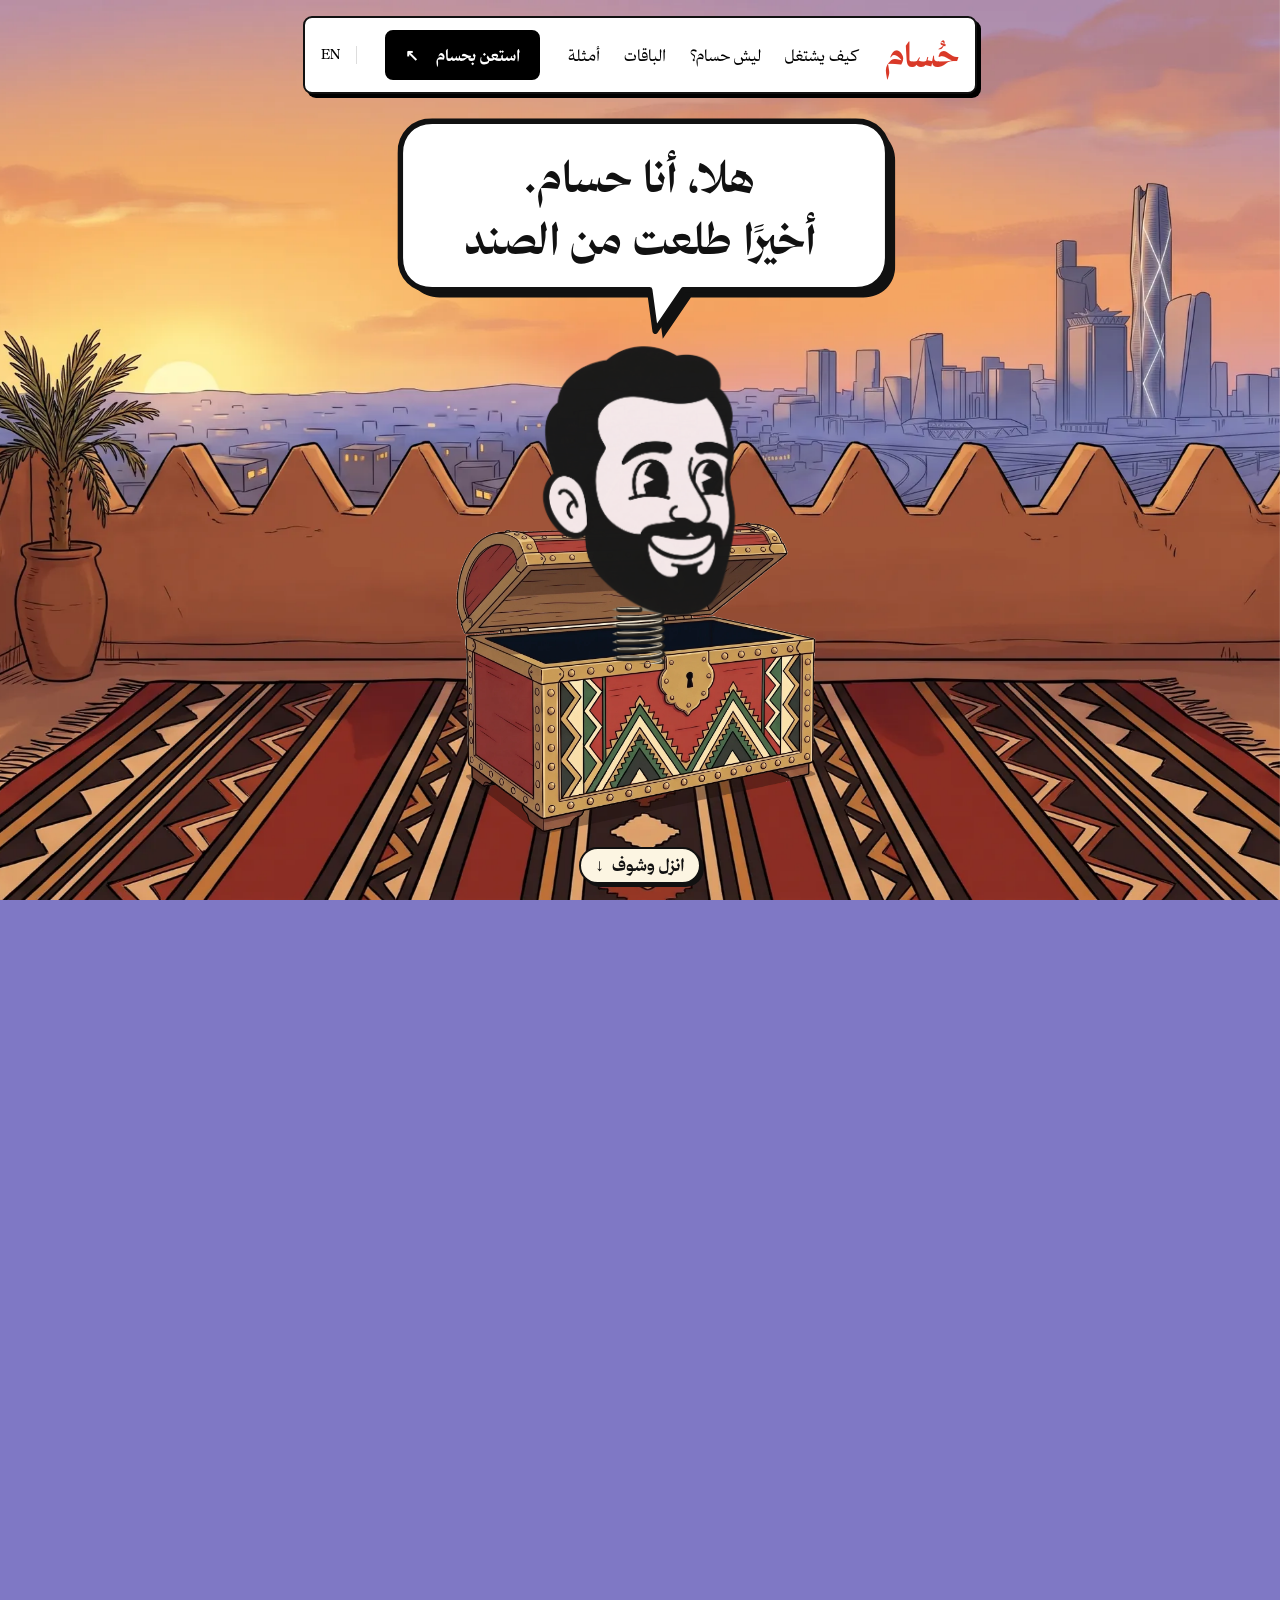
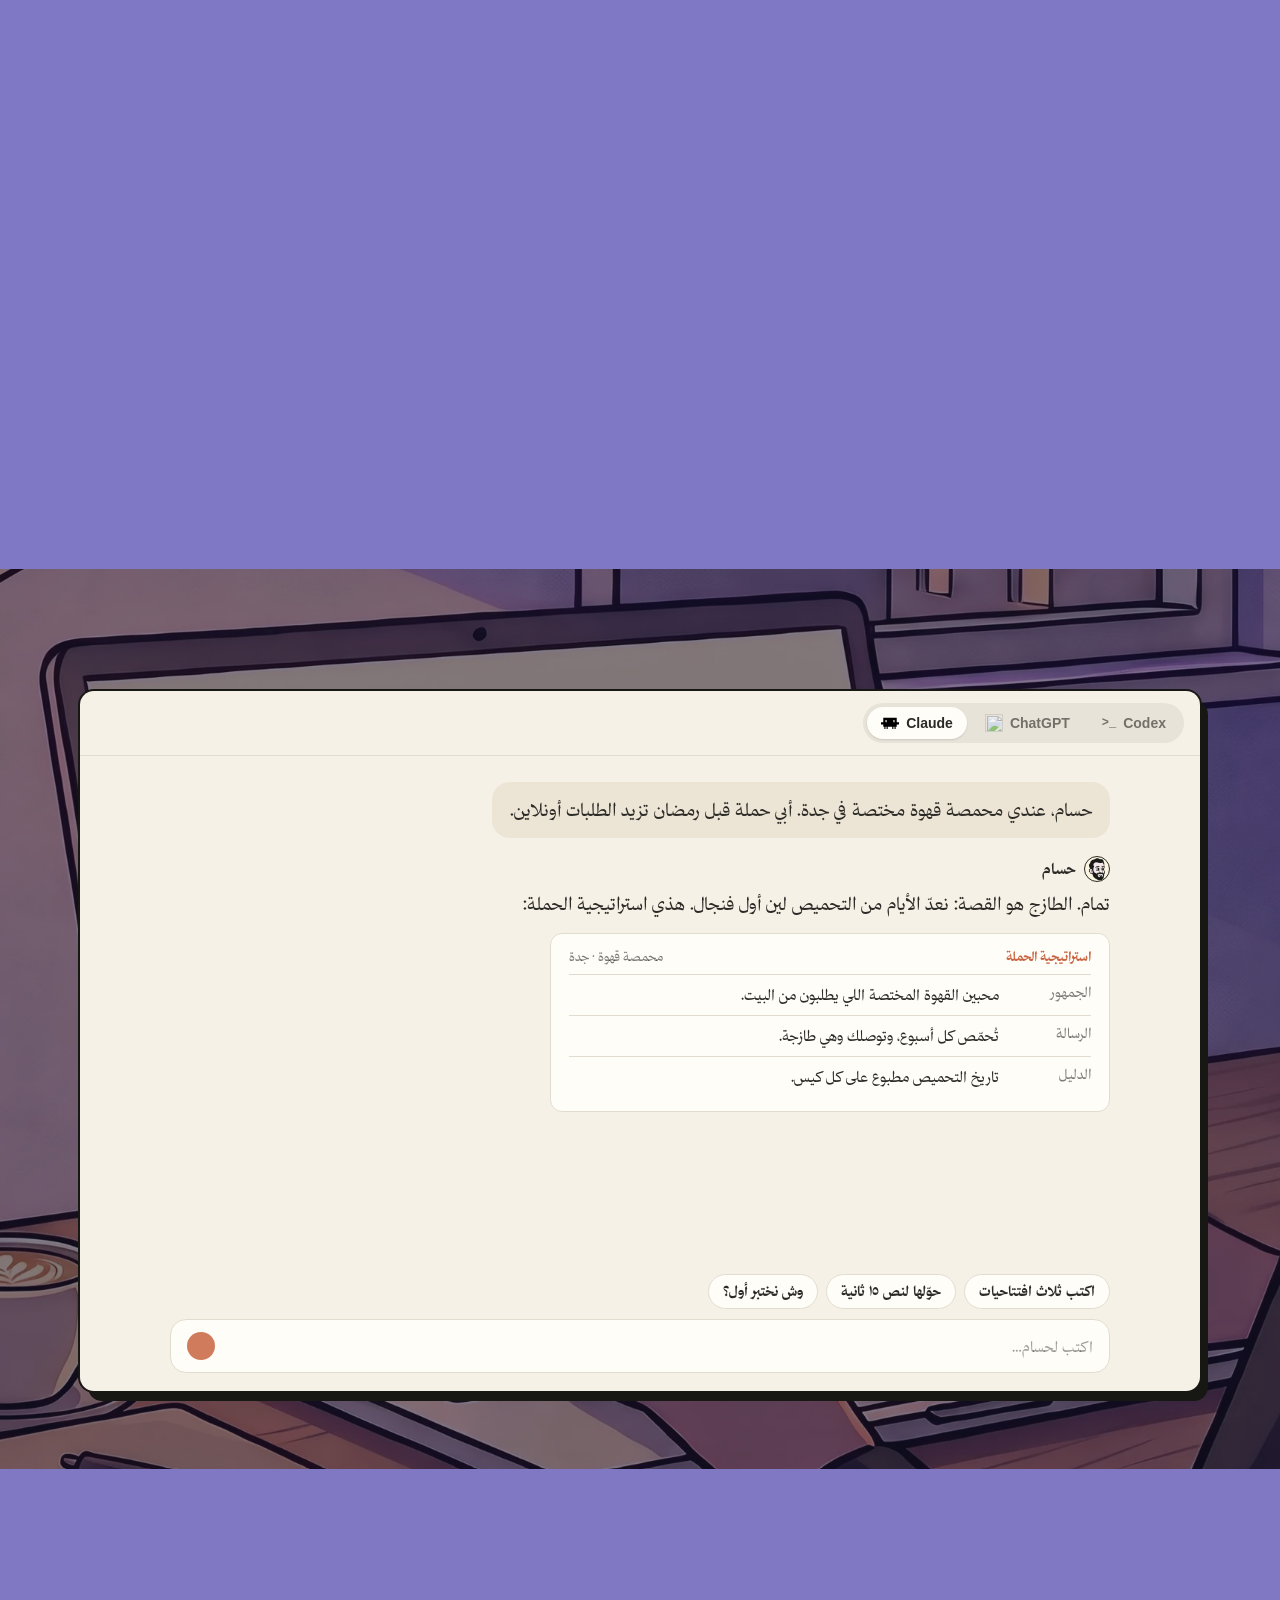
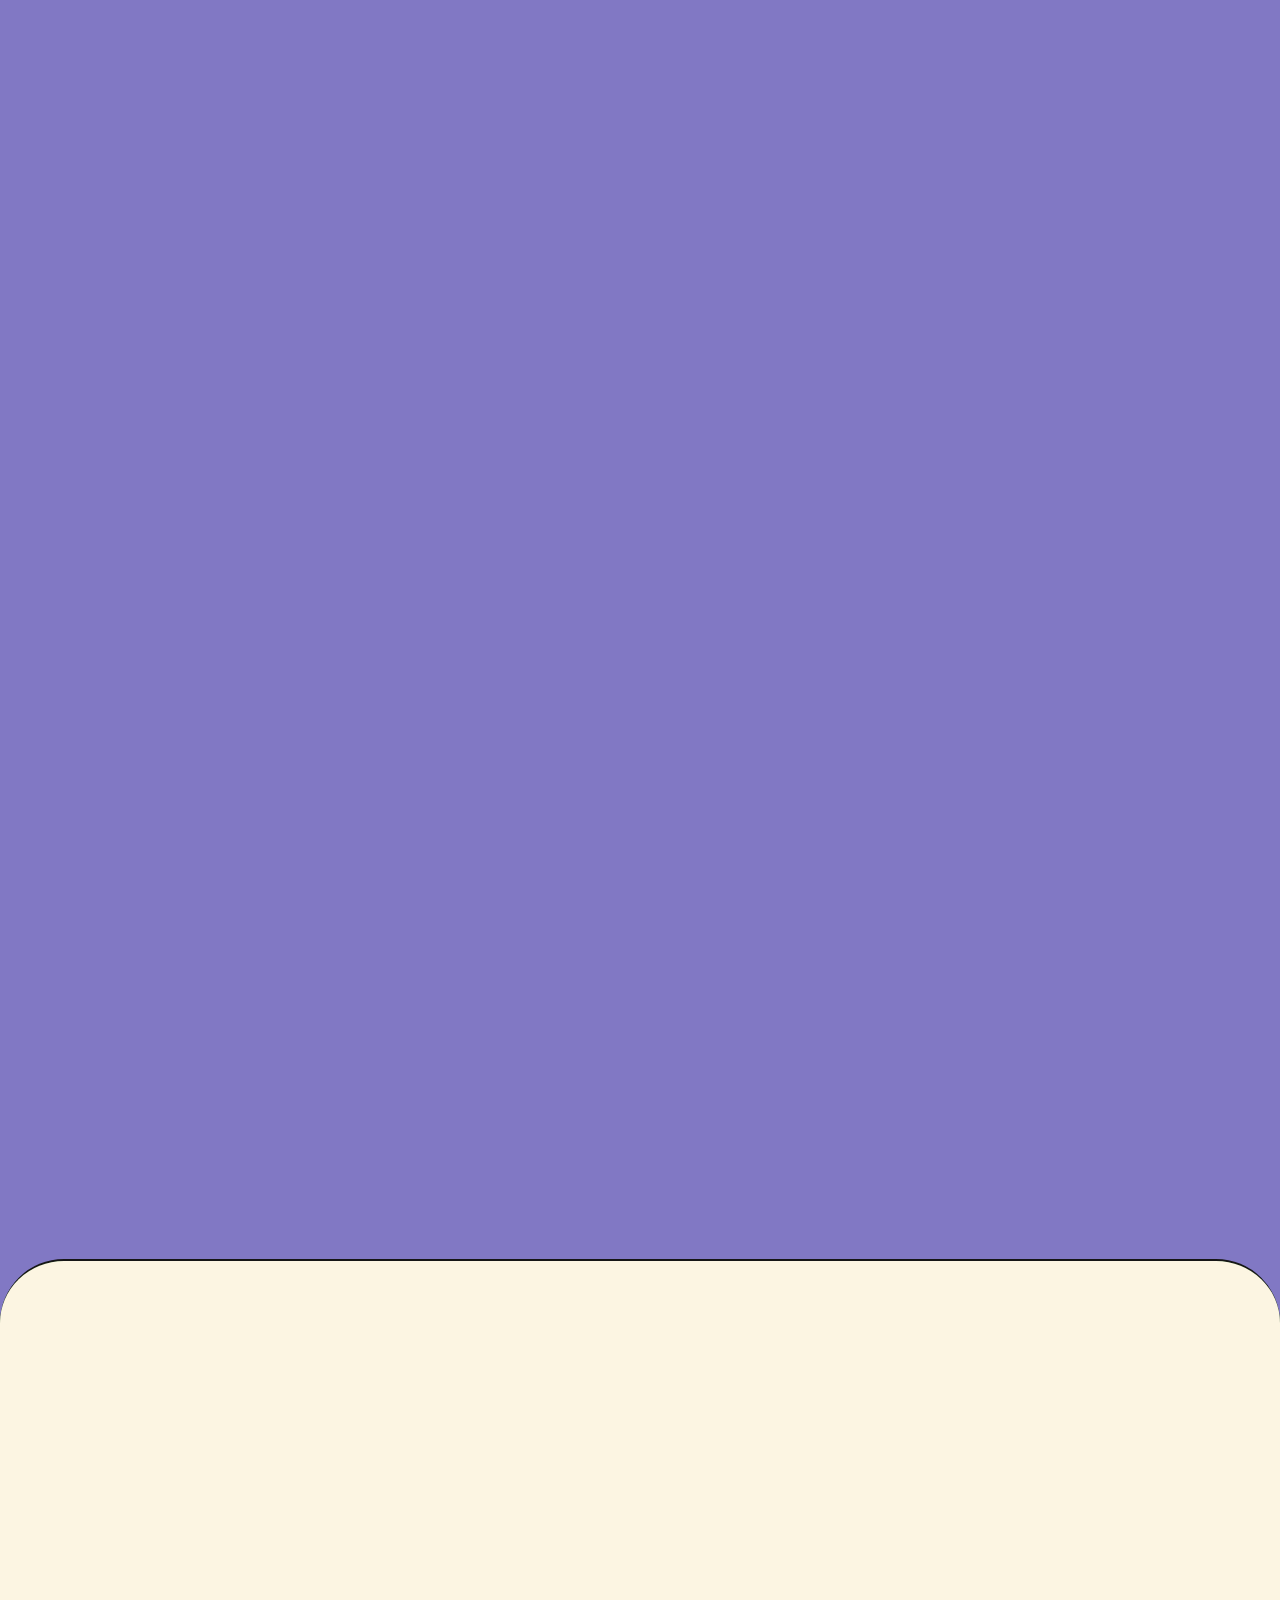
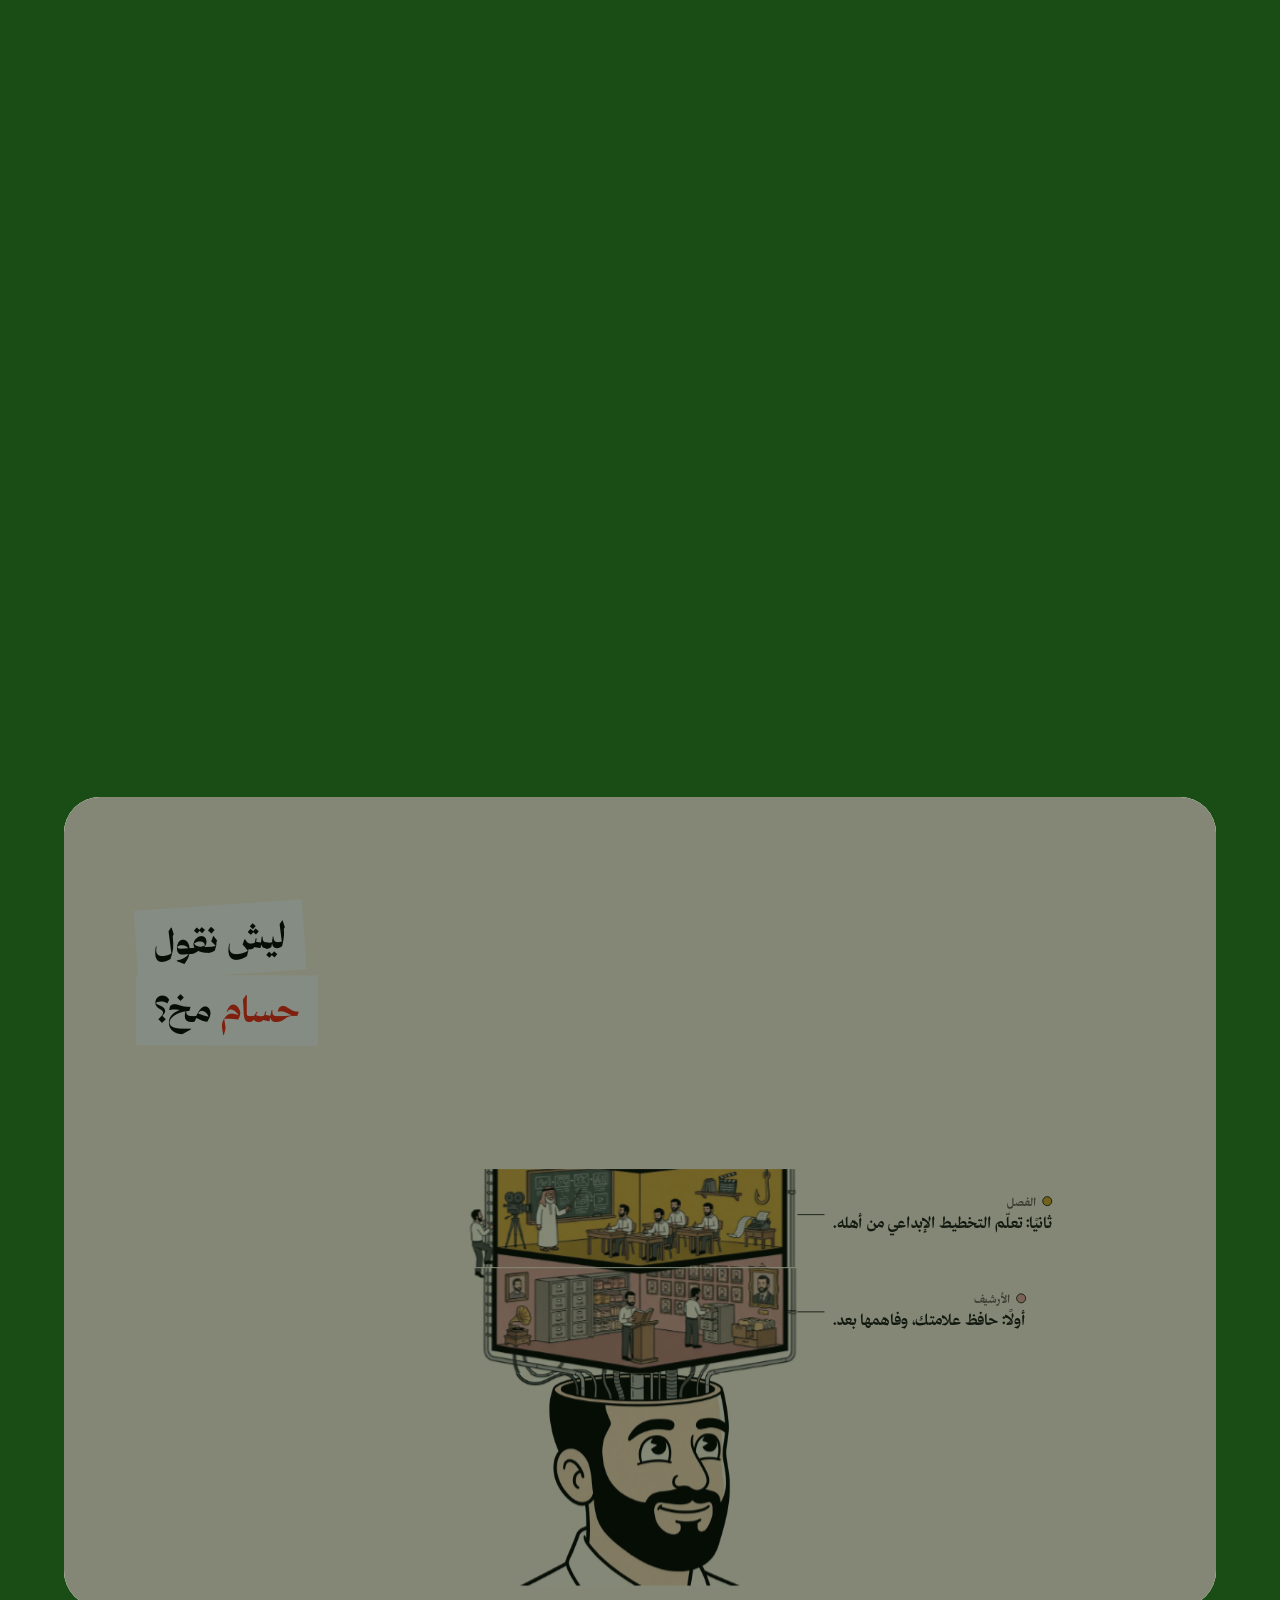
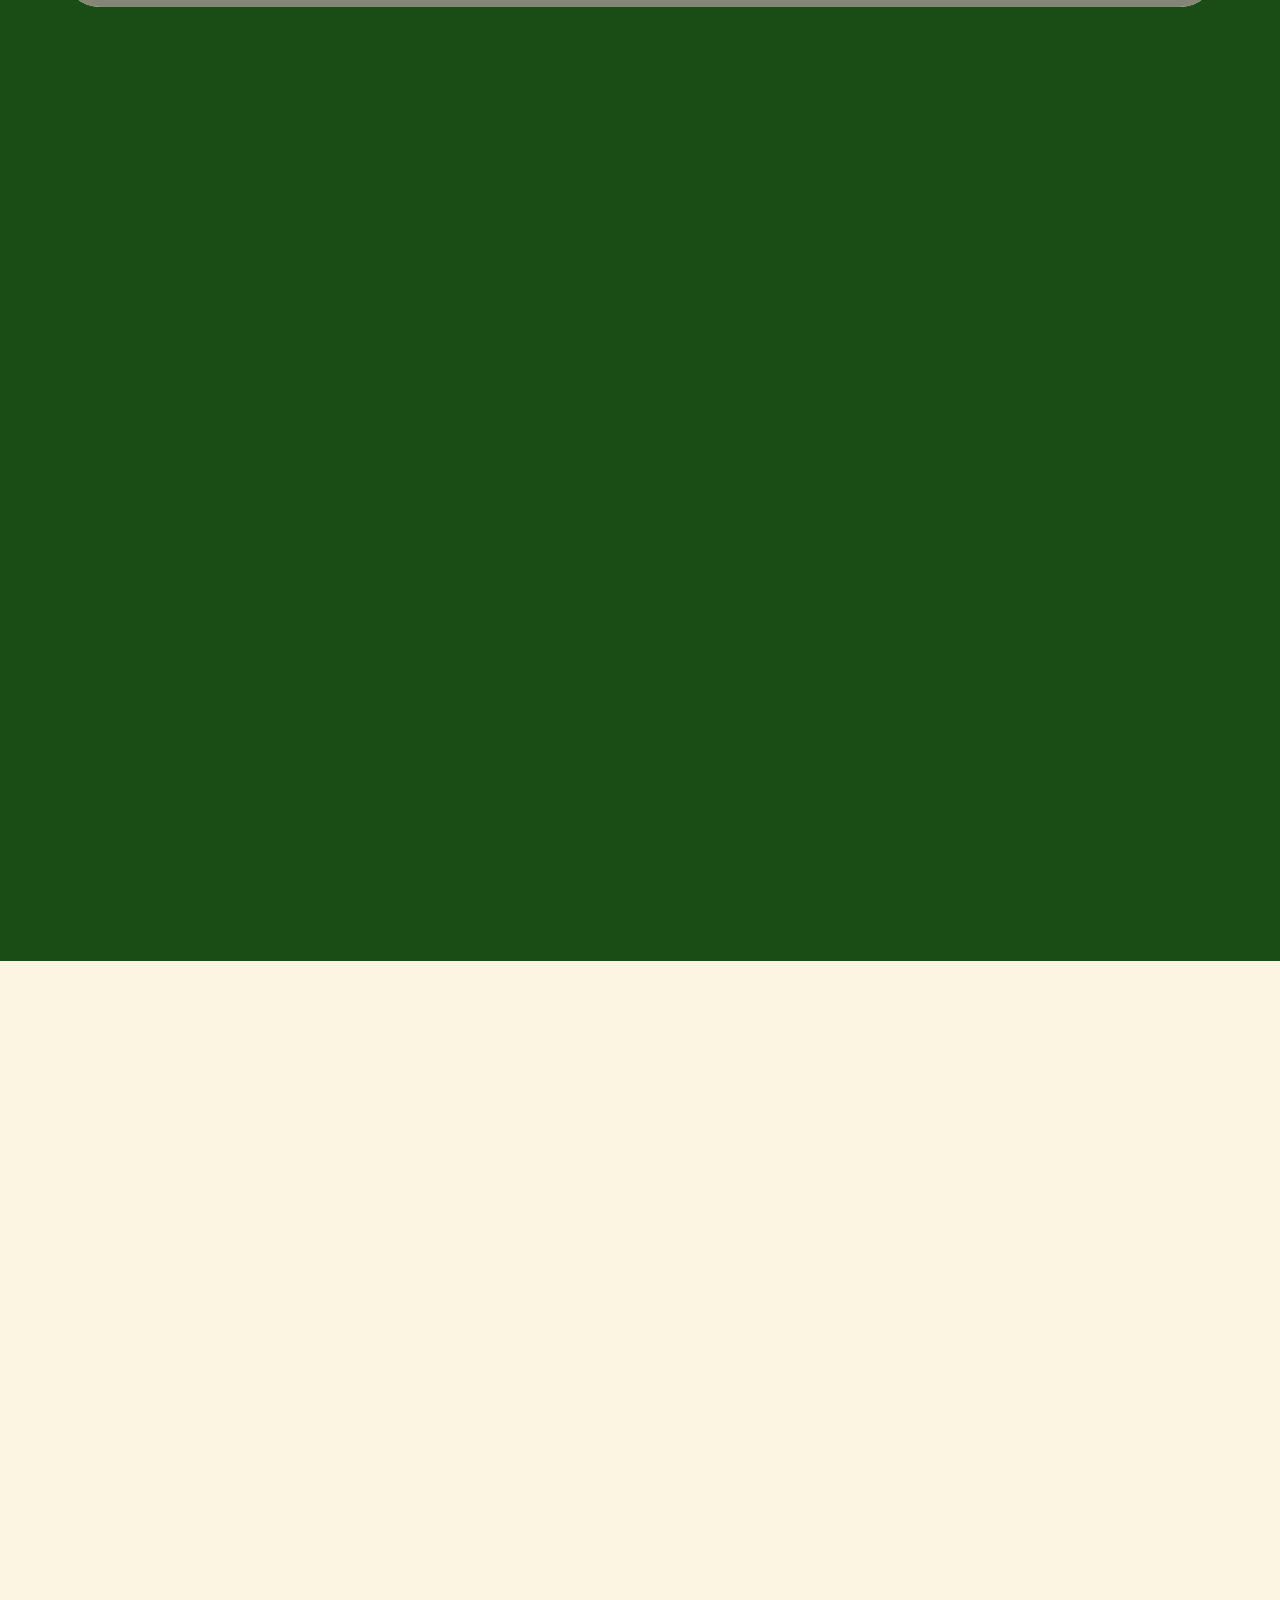
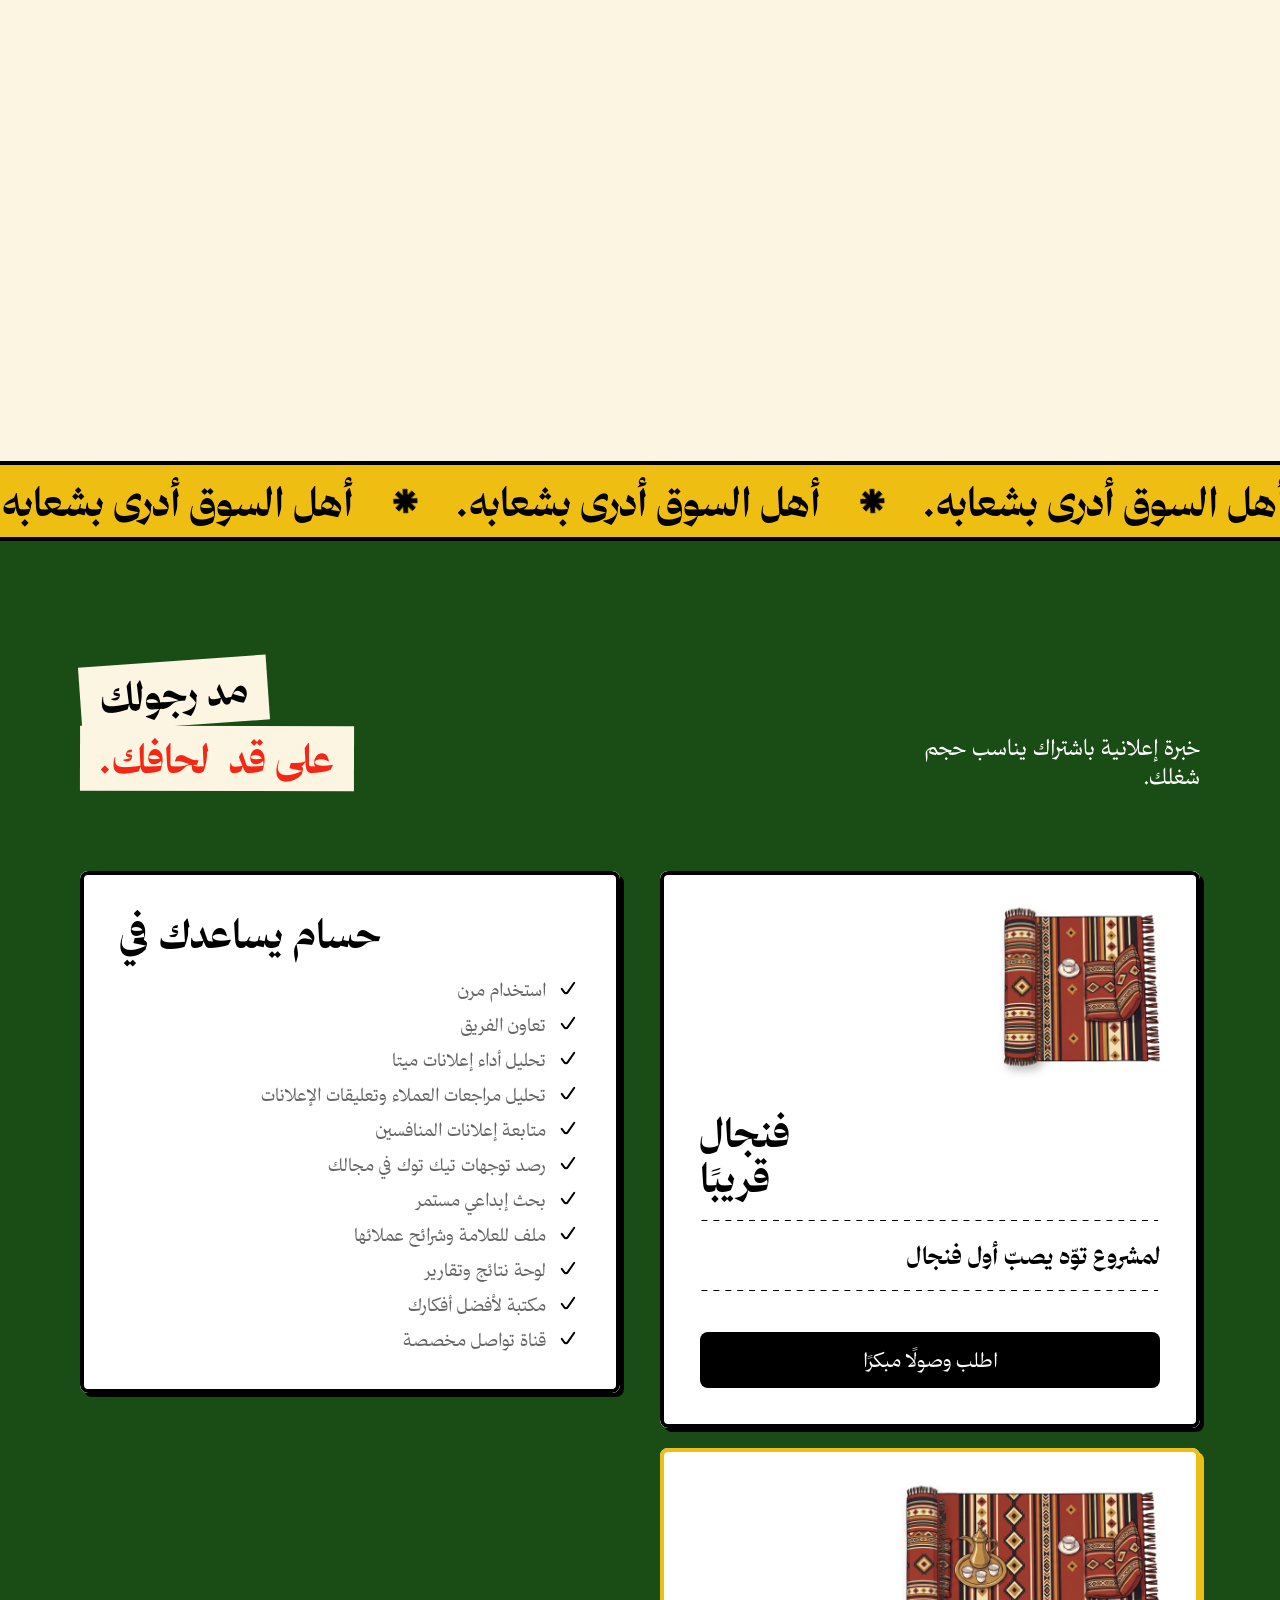
==== index.html @ ac0ec676 "Publish site Co-Authored-By: Claude Opus 5.5 <noreply@anthropic.com>" ====
<!DOCTYPE html><html lang="ar" class="hussam-ar"><head>
	<meta charset="utf-8">
	<meta name="viewport" content="width=device-width, initial-scale=1, viewport-fit=cover">

	<title>حسام | شريكك التسويقي</title>
    <link rel="canonical" href="https://hirehussam.com/"><meta property="og:url" content="https://hirehussam.com/"><meta name="description" content="تعرّف على حسام، مساعدك التسويقي للسوق السعودي.">


    <meta name="framer-html-plugin" content="disable">
    <link href="/assets/hussam-mascot-amr-preview.png" rel="icon" media="(prefers-color-scheme: light)">
    <link href="/assets/hussam-mascot-amr-preview.png" rel="icon" media="(prefers-color-scheme: dark)">
    <link rel="apple-touch-icon" href="/assets/hussam-mascot-amr-preview.png">

    <meta property="og:type" content="website">
    <meta property="og:title" content="حسام | شريكك التسويقي">
    <meta property="og:description" content="تعرّف على حسام، مساعدك التسويقي للسوق السعودي.">
    <meta property="og:image" content="https://hirehussam.com/assets/hussam-mascot-amr-preview.png">

    <meta name="twitter:card" content="summary_large_image">
    <meta name="twitter:title" content="حسام | شريكك التسويقي">
    <meta name="twitter:description" content="تعرّف على حسام، مساعدك التسويقي للسوق السعودي.">
    <meta name="twitter:image" content="https://hirehussam.com/assets/hussam-mascot-amr-preview.png">








	<style data-framer-font-css="">/* canadian-aboriginal */
@font-face {
  font-family: 'Radio Canada';
  font-style: italic;
  font-weight: 500;
  font-stretch: 100%;
  font-display: swap;
  src: url(https://fonts.gstatic.com/s/radiocanada/v26/XRX33ISXn0dBMcibU6jlAqrdcwAMBJuK9IgQn4bfnSrKcMQM2cGQ1WSE0tmLHst6TdOT.woff2) format('woff2');
  unicode-range: U+02C7, U+02D8-02D9, U+02DB, U+0307, U+1400-167F, U+18B0-18F5, U+25CC, U+11AB0-11ABF;
}
/* vietnamese */
@font-face {
  font-family: 'Radio Canada';
  font-style: italic;
  font-weight: 500;
  font-stretch: 100%;
  font-display: swap;
  src: url(https://fonts.gstatic.com/s/radiocanada/v26/XRX33ISXn0dBMcibU6jlAqrdcwAMBJuK9IgQn4bfnSrKcMQM2cGQ1WSE0tmLHut6TdOT.woff2) format('woff2');
  unicode-range: U+0102-0103, U+0110-0111, U+0128-0129, U+0168-0169, U+01A0-01A1, U+01AF-01B0, U+0300-0301, U+0303-0304, U+0308-0309, U+0323, U+0329, U+1EA0-1EF9, U+20AB;
}
/* latin-ext */
@font-face {
  font-family: 'Radio Canada';
  font-style: italic;
  font-weight: 500;
  font-stretch: 100%;
  font-display: swap;
  src: url(https://fonts.gstatic.com/s/radiocanada/v26/XRX33ISXn0dBMcibU6jlAqrdcwAMBJuK9IgQn4bfnSrKcMQM2cGQ1WSE0tmLHup6TdOT.woff2) format('woff2');
  unicode-range: U+0100-02BA, U+02BD-02C5, U+02C7-02CC, U+02CE-02D7, U+02DD-02FF, U+0304, U+0308, U+0329, U+1D00-1DBF, U+1E00-1E9F, U+1EF2-1EFF, U+2020, U+20A0-20AB, U+20AD-20C0, U+2113, U+2C60-2C7F, U+A720-A7FF;
}
/* latin */
@font-face {
  font-family: 'Radio Canada';
  font-style: italic;
  font-weight: 500;
  font-stretch: 100%;
  font-display: swap;
  src: url(https://fonts.gstatic.com/s/radiocanada/v26/XRX33ISXn0dBMcibU6jlAqrdcwAMBJuK9IgQn4bfnSrKcMQM2cGQ1WSE0tmLHuR6TQ.woff2) format('woff2');
  unicode-range: U+0000-00FF, U+0131, U+0152-0153, U+02BB-02BC, U+02C6, U+02DA, U+02DC, U+0304, U+0308, U+0329, U+2000-206F, U+20AC, U+2122, U+2191, U+2193, U+2212, U+2215, U+FEFF, U+FFFD;
}
/* canadian-aboriginal */
@font-face {
  font-family: 'Radio Canada';
  font-style: normal;
  font-weight: 300;
  font-stretch: 100%;
  font-display: swap;
  src: url(https://fonts.gstatic.com/s/radiocanada/v26/XRXG3ISXn0dBMcibU6jlAqr3ejLv5OLZYiYXik6dRUDQfvT5.woff2) format('woff2');
  unicode-range: U+02C7, U+02D8-02D9, U+02DB, U+0307, U+1400-167F, U+18B0-18F5, U+25CC, U+11AB0-11ABF;
}
/* vietnamese */
@font-face {
  font-family: 'Radio Canada';
  font-style: normal;
  font-weight: 300;
  font-stretch: 100%;
  font-display: swap;
  src: url(https://fonts.gstatic.com/s/radiocanada/v26/XRXG3ISXn0dBMcibU6jlAqr3ejLv5OLZYiYXik6dRWDQfvT5.woff2) format('woff2');
  unicode-range: U+0102-0103, U+0110-0111, U+0128-0129, U+0168-0169, U+01A0-01A1, U+01AF-01B0, U+0300-0301, U+0303-0304, U+0308-0309, U+0323, U+0329, U+1EA0-1EF9, U+20AB;
}
/* latin-ext */
@font-face {
  font-family: 'Radio Canada';
  font-style: normal;
  font-weight: 300;
  font-stretch: 100%;
  font-display: swap;
  src: url(https://fonts.gstatic.com/s/radiocanada/v26/XRXG3ISXn0dBMcibU6jlAqr3ejLv5OLZYiYXik6dRWHQfvT5.woff2) format('woff2');
  unicode-range: U+0100-02BA, U+02BD-02C5, U+02C7-02CC, U+02CE-02D7, U+02DD-02FF, U+0304, U+0308, U+0329, U+1D00-1DBF, U+1E00-1E9F, U+1EF2-1EFF, U+2020, U+20A0-20AB, U+20AD-20C0, U+2113, U+2C60-2C7F, U+A720-A7FF;
}
/* latin */
@font-face {
  font-family: 'Radio Canada';
  font-style: normal;
  font-weight: 300;
  font-stretch: 100%;
  font-display: swap;
  src: url(/assets/vendor/fonts/XRXG3ISXn0dBMcibU6jlAqr3ejLv5OLZYiYXik6dRW_Qfg.woff2) format('woff2');
  unicode-range: U+0000-00FF, U+0131, U+0152-0153, U+02BB-02BC, U+02C6, U+02DA, U+02DC, U+0304, U+0308, U+0329, U+2000-206F, U+20AC, U+2122, U+2191, U+2193, U+2212, U+2215, U+FEFF, U+FFFD;
}
/* canadian-aboriginal */
@font-face {
  font-family: 'Radio Canada';
  font-style: normal;
  font-weight: 500;
  font-stretch: 100%;
  font-display: swap;
  src: url(https://fonts.gstatic.com/s/radiocanada/v26/XRXG3ISXn0dBMcibU6jlAqr3ejLv5OLZYiYXik6dRUDQfvT5.woff2) format('woff2');
  unicode-range: U+02C7, U+02D8-02D9, U+02DB, U+0307, U+1400-167F, U+18B0-18F5, U+25CC, U+11AB0-11ABF;
}
/* vietnamese */
@font-face {
  font-family: 'Radio Canada';
  font-style: normal;
  font-weight: 500;
  font-stretch: 100%;
  font-display: swap;
  src: url(https://fonts.gstatic.com/s/radiocanada/v26/XRXG3ISXn0dBMcibU6jlAqr3ejLv5OLZYiYXik6dRWDQfvT5.woff2) format('woff2');
  unicode-range: U+0102-0103, U+0110-0111, U+0128-0129, U+0168-0169, U+01A0-01A1, U+01AF-01B0, U+0300-0301, U+0303-0304, U+0308-0309, U+0323, U+0329, U+1EA0-1EF9, U+20AB;
}
/* latin-ext */
@font-face {
  font-family: 'Radio Canada';
  font-style: normal;
  font-weight: 500;
  font-stretch: 100%;
  font-display: swap;
  src: url(https://fonts.gstatic.com/s/radiocanada/v26/XRXG3ISXn0dBMcibU6jlAqr3ejLv5OLZYiYXik6dRWHQfvT5.woff2) format('woff2');
  unicode-range: U+0100-02BA, U+02BD-02C5, U+02C7-02CC, U+02CE-02D7, U+02DD-02FF, U+0304, U+0308, U+0329, U+1D00-1DBF, U+1E00-1E9F, U+1EF2-1EFF, U+2020, U+20A0-20AB, U+20AD-20C0, U+2113, U+2C60-2C7F, U+A720-A7FF;
}
/* latin */
@font-face {
  font-family: 'Radio Canada';
  font-style: normal;
  font-weight: 500;
  font-stretch: 100%;
  font-display: swap;
  src: url(/assets/vendor/fonts/XRXG3ISXn0dBMcibU6jlAqr3ejLv5OLZYiYXik6dRW_Qfg.woff2) format('woff2');
  unicode-range: U+0000-00FF, U+0131, U+0152-0153, U+02BB-02BC, U+02C6, U+02DA, U+02DC, U+0304, U+0308, U+0329, U+2000-206F, U+20AC, U+2122, U+2191, U+2193, U+2212, U+2215, U+FEFF, U+FFFD;
}
/* canadian-aboriginal */
@font-face {
  font-family: 'Radio Canada';
  font-style: normal;
  font-weight: 600;
  font-stretch: 100%;
  font-display: swap;
  src: url(https://fonts.gstatic.com/s/radiocanada/v26/XRXG3ISXn0dBMcibU6jlAqr3ejLv5OLZYiYXik6dRUDQfvT5.woff2) format('woff2');
  unicode-range: U+02C7, U+02D8-02D9, U+02DB, U+0307, U+1400-167F, U+18B0-18F5, U+25CC, U+11AB0-11ABF;
}
/* vietnamese */
@font-face {
  font-family: 'Radio Canada';
  font-style: normal;
  font-weight: 600;
  font-stretch: 100%;
  font-display: swap;
  src: url(https://fonts.gstatic.com/s/radiocanada/v26/XRXG3ISXn0dBMcibU6jlAqr3ejLv5OLZYiYXik6dRWDQfvT5.woff2) format('woff2');
  unicode-range: U+0102-0103, U+0110-0111, U+0128-0129, U+0168-0169, U+01A0-01A1, U+01AF-01B0, U+0300-0301, U+0303-0304, U+0308-0309, U+0323, U+0329, U+1EA0-1EF9, U+20AB;
}
/* latin-ext */
@font-face {
  font-family: 'Radio Canada';
  font-style: normal;
  font-weight: 600;
  font-stretch: 100%;
  font-display: swap;
  src: url(https://fonts.gstatic.com/s/radiocanada/v26/XRXG3ISXn0dBMcibU6jlAqr3ejLv5OLZYiYXik6dRWHQfvT5.woff2) format('woff2');
  unicode-range: U+0100-02BA, U+02BD-02C5, U+02C7-02CC, U+02CE-02D7, U+02DD-02FF, U+0304, U+0308, U+0329, U+1D00-1DBF, U+1E00-1E9F, U+1EF2-1EFF, U+2020, U+20A0-20AB, U+20AD-20C0, U+2113, U+2C60-2C7F, U+A720-A7FF;
}
/* latin */
@font-face {
  font-family: 'Radio Canada';
  font-style: normal;
  font-weight: 600;
  font-stretch: 100%;
  font-display: swap;
  src: url(/assets/vendor/fonts/XRXG3ISXn0dBMcibU6jlAqr3ejLv5OLZYiYXik6dRW_Qfg.woff2) format('woff2');
  unicode-range: U+0000-00FF, U+0131, U+0152-0153, U+02BB-02BC, U+02C6, U+02DA, U+02DC, U+0304, U+0308, U+0329, U+2000-206F, U+20AC, U+2122, U+2191, U+2193, U+2212, U+2215, U+FEFF, U+FFFD;
}
/* latin-ext */
@font-face {
  font-family: 'Radio Canada Big';
  font-style: normal;
  font-weight: 400;
  font-display: swap;
  src: url(https://fonts.gstatic.com/s/radiocanadabig/v3/LYjUdHrinEImAoQewU0hyTsPFra4Yp-6A-YRBF-RX6nNRb3g0JYReA.woff2) format('woff2');
  unicode-range: U+0100-02BA, U+02BD-02C5, U+02C7-02CC, U+02CE-02D7, U+02DD-02FF, U+0304, U+0308, U+0329, U+1D00-1DBF, U+1E00-1E9F, U+1EF2-1EFF, U+2020, U+20A0-20AB, U+20AD-20C0, U+2113, U+2C60-2C7F, U+A720-A7FF;
}
/* latin */
@font-face {
  font-family: 'Radio Canada Big';
  font-style: normal;
  font-weight: 400;
  font-display: swap;
  src: url(https://fonts.gstatic.com/s/radiocanadabig/v3/LYjUdHrinEImAoQewU0hyTsPFra4Yp-6A-YRBF-RX6nNRb3u0JY.woff2) format('woff2');
  unicode-range: U+0000-00FF, U+0131, U+0152-0153, U+02BB-02BC, U+02C6, U+02DA, U+02DC, U+0304, U+0308, U+0329, U+2000-206F, U+20AC, U+2122, U+2191, U+2193, U+2212, U+2215, U+FEFF, U+FFFD;
}
/* canadian-aboriginal */
@font-face {
  font-family: 'Radio Canada Variable';
  font-style: normal;
  font-weight: 300 700;
  font-stretch: 75% 100%;
  font-display: swap;
  src: url(https://fonts.gstatic.com/s/radiocanada/v26/XRXT3ISXn0dBMcibU6jlAqrdWRoCNHI.woff2) format('woff2');
  unicode-range: U+02C7, U+02D8-02D9, U+02DB, U+0307, U+1400-167F, U+18B0-18F5, U+25CC, U+11AB0-11ABF;
}
/* vietnamese */
@font-face {
  font-family: 'Radio Canada Variable';
  font-style: normal;
  font-weight: 300 700;
  font-stretch: 75% 100%;
  font-display: swap;
  src: url(https://fonts.gstatic.com/s/radiocanada/v26/XRXT3ISXn0dBMcibU6jlAqrdeRoCNHI.woff2) format('woff2');
  unicode-range: U+0102-0103, U+0110-0111, U+0128-0129, U+0168-0169, U+01A0-01A1, U+01AF-01B0, U+0300-0301, U+0303-0304, U+0308-0309, U+0323, U+0329, U+1EA0-1EF9, U+20AB;
}
/* latin-ext */
@font-face {
  font-family: 'Radio Canada Variable';
  font-style: normal;
  font-weight: 300 700;
  font-stretch: 75% 100%;
  font-display: swap;
  src: url(https://fonts.gstatic.com/s/radiocanada/v26/XRXT3ISXn0dBMcibU6jlAqrdeBoCNHI.woff2) format('woff2');
  unicode-range: U+0100-02BA, U+02BD-02C5, U+02C7-02CC, U+02CE-02D7, U+02DD-02FF, U+0304, U+0308, U+0329, U+1D00-1DBF, U+1E00-1E9F, U+1EF2-1EFF, U+2020, U+20A0-20AB, U+20AD-20C0, U+2113, U+2C60-2C7F, U+A720-A7FF;
}
/* latin */
@font-face {
  font-family: 'Radio Canada Variable';
  font-style: normal;
  font-weight: 300 700;
  font-stretch: 75% 100%;
  font-display: swap;
  src: url(https://fonts.gstatic.com/s/radiocanada/v26/XRXT3ISXn0dBMcibU6jlAqrddhoC.woff2) format('woff2');
  unicode-range: U+0000-00FF, U+0131, U+0152-0153, U+02BB-02BC, U+02C6, U+02DA, U+02DC, U+0304, U+0308, U+0329, U+2000-206F, U+20AC, U+2122, U+2191, U+2193, U+2212, U+2215, U+FEFF, U+FFFD;
}
/* cyrillic-ext */
@font-face {
  font-family: 'Fragment Mono';
  font-style: normal;
  font-weight: 400;
  src: url(https://fonts.gstatic.com/s/fragmentmono/v6/4iCr6K5wfMRRjxp0DA6-2CLnB45HhrUI.woff2) format('woff2');
  unicode-range: U+0460-052F, U+1C80-1C8A, U+20B4, U+2DE0-2DFF, U+A640-A69F, U+FE2E-FE2F;
}
/* latin-ext */
@font-face {
  font-family: 'Fragment Mono';
  font-style: normal;
  font-weight: 400;
  src: url(https://fonts.gstatic.com/s/fragmentmono/v6/4iCr6K5wfMRRjxp0DA6-2CLnB41HhrUI.woff2) format('woff2');
  unicode-range: U+0100-02BA, U+02BD-02C5, U+02C7-02CC, U+02CE-02D7, U+02DD-02FF, U+0304, U+0308, U+0329, U+1D00-1DBF, U+1E00-1E9F, U+1EF2-1EFF, U+2020, U+20A0-20AB, U+20AD-20C0, U+2113, U+2C60-2C7F, U+A720-A7FF;
}
/* latin */
@font-face {
  font-family: 'Fragment Mono';
  font-style: normal;
  font-weight: 400;
  src: url(https://fonts.gstatic.com/s/fragmentmono/v6/4iCr6K5wfMRRjxp0DA6-2CLnB4NHhg.woff2) format('woff2');
  unicode-range: U+0000-00FF, U+0131, U+0152-0153, U+02BB-02BC, U+02C6, U+02DA, U+02DC, U+0304, U+0308, U+0329, U+2000-206F, U+20AC, U+2122, U+2191, U+2193, U+2212, U+2215, U+FEFF, U+FFFD;
}

@font-face { font-family: "Radio Canada"; src: url("/assets/vendor/fonts/XRX13ISXn0dBMcibU6jlAqr3ejLv5OLZYiYXik6db2P4jxxlsls-0nFMkQPNJOdSSfOT.woff2"); font-display: swap; font-style: normal; font-weight: 400 }
@font-face { font-family: "Radio Canada"; src: url("/assets/vendor/fonts/XRX13ISXn0dBMcibU6jlAqr3ejLv5OLZYiYXik6db2P4jxxlsls-0nGrlgPNJOdSSfOT.woff2"); font-display: swap; font-style: normal; font-weight: 700 }
@font-face { font-family: "Radio Canada"; src: url("https://fonts.gstatic.com/s/radiocanada/v26/XRX33ISXn0dBMcibU6jlAqrdcwAMBJuK9IgQn4bfnSrKcMQM2cGQ1WSE0gyMLuZwTOOTa9k.woff2"); font-display: swap; font-style: italic; font-weight: 700 }
@font-face { font-family: "Radio Canada"; src: url("https://fonts.gstatic.com/s/radiocanada/v26/XRX33ISXn0dBMcibU6jlAqrdcwAMBJuK9IgQn4bfnSrKcMQM2cGQ1WSE0uuLLuZwTOOTa9k.woff2"); font-display: swap; font-style: italic; font-weight: 400 }
@font-face { font-family: "Source Serif Pro Regular"; src: url("/assets/vendor/fonts/9VLEynZv4H89NtTgTfMBVDXRVI.woff2"); font-display: swap; font-style: normal; font-weight: 400 }
@font-face { font-family: "Inter"; src: url("https://framerusercontent.com/assets/5vvr9Vy74if2I6bQbJvbw7SY1pQ.woff2"); font-display: swap; font-style: normal; font-weight: 400; unicode-range: U+0460-052F, U+1C80-1C88, U+20B4, U+2DE0-2DFF, U+A640-A69F, U+FE2E-FE2F }
@font-face { font-family: "Inter"; src: url("https://framerusercontent.com/assets/EOr0mi4hNtlgWNn9if640EZzXCo.woff2"); font-display: swap; font-style: normal; font-weight: 400; unicode-range: U+0301, U+0400-045F, U+0490-0491, U+04B0-04B1, U+2116 }
@font-face { font-family: "Inter"; src: url("https://framerusercontent.com/assets/Y9k9QrlZAqio88Klkmbd8VoMQc.woff2"); font-display: swap; font-style: normal; font-weight: 400; unicode-range: U+1F00-1FFF }
@font-face { font-family: "Inter"; src: url("https://framerusercontent.com/assets/OYrD2tBIBPvoJXiIHnLoOXnY9M.woff2"); font-display: swap; font-style: normal; font-weight: 400; unicode-range: U+0370-03FF }
@font-face { font-family: "Inter"; src: url("https://framerusercontent.com/assets/JeYwfuaPfZHQhEG8U5gtPDZ7WQ.woff2"); font-display: swap; font-style: normal; font-weight: 400; unicode-range: U+0100-024F, U+0259, U+1E00-1EFF, U+2020, U+20A0-20AB, U+20AD-20CF, U+2113, U+2C60-2C7F, U+A720-A7FF }
@font-face { font-family: "Inter"; src: url("https://framerusercontent.com/assets/GrgcKwrN6d3Uz8EwcLHZxwEfC4.woff2"); font-display: swap; font-style: normal; font-weight: 400; unicode-range: U+0000-00FF, U+0131, U+0152-0153, U+02BB-02BC, U+02C6, U+02DA, U+02DC, U+2000-206F, U+2070, U+2074-207E, U+2080-208E, U+20AC, U+2122, U+2191, U+2193, U+2212, U+2215, U+FEFF, U+FFFD }
@font-face { font-family: "Inter"; src: url("https://framerusercontent.com/assets/b6Y37FthZeALduNqHicBT6FutY.woff2"); font-display: swap; font-style: normal; font-weight: 400; unicode-range: U+0102-0103, U+0110-0111, U+0128-0129, U+0168-0169, U+01A0-01A1, U+01AF-01B0, U+1EA0-1EF9, U+20AB }
@font-face { font-family: "Inter"; src: url("https://framerusercontent.com/assets/DpPBYI0sL4fYLgAkX8KXOPVt7c.woff2"); font-display: swap; font-style: normal; font-weight: 700; unicode-range: U+0460-052F, U+1C80-1C88, U+20B4, U+2DE0-2DFF, U+A640-A69F, U+FE2E-FE2F }
@font-face { font-family: "Inter"; src: url("https://framerusercontent.com/assets/4RAEQdEOrcnDkhHiiCbJOw92Lk.woff2"); font-display: swap; font-style: normal; font-weight: 700; unicode-range: U+0301, U+0400-045F, U+0490-0491, U+04B0-04B1, U+2116 }
@font-face { font-family: "Inter"; src: url("https://framerusercontent.com/assets/1K3W8DizY3v4emK8Mb08YHxTbs.woff2"); font-display: swap; font-style: normal; font-weight: 700; unicode-range: U+1F00-1FFF }
@font-face { font-family: "Inter"; src: url("https://framerusercontent.com/assets/tUSCtfYVM1I1IchuyCwz9gDdQ.woff2"); font-display: swap; font-style: normal; font-weight: 700; unicode-range: U+0370-03FF }
@font-face { font-family: "Inter"; src: url("https://framerusercontent.com/assets/VgYFWiwsAC5OYxAycRXXvhze58.woff2"); font-display: swap; font-style: normal; font-weight: 700; unicode-range: U+0100-024F, U+0259, U+1E00-1EFF, U+2020, U+20A0-20AB, U+20AD-20CF, U+2113, U+2C60-2C7F, U+A720-A7FF }
@font-face { font-family: "Inter"; src: url("https://framerusercontent.com/assets/syRNPWzAMIrcJ3wIlPIP43KjQs.woff2"); font-display: swap; font-style: normal; font-weight: 700; unicode-range: U+0000-00FF, U+0131, U+0152-0153, U+02BB-02BC, U+02C6, U+02DA, U+02DC, U+2000-206F, U+2070, U+2074-207E, U+2080-208E, U+20AC, U+2122, U+2191, U+2193, U+2212, U+2215, U+FEFF, U+FFFD }
@font-face { font-family: "Inter"; src: url("https://framerusercontent.com/assets/GIryZETIX4IFypco5pYZONKhJIo.woff2"); font-display: swap; font-style: normal; font-weight: 700; unicode-range: U+0102-0103, U+0110-0111, U+0128-0129, U+0168-0169, U+01A0-01A1, U+01AF-01B0, U+1EA0-1EF9, U+20AB }
@font-face { font-family: "Inter"; src: url("https://framerusercontent.com/assets/H89BbHkbHDzlxZzxi8uPzTsp90.woff2"); font-display: swap; font-style: italic; font-weight: 700; unicode-range: U+0460-052F, U+1C80-1C88, U+20B4, U+2DE0-2DFF, U+A640-A69F, U+FE2E-FE2F }
@font-face { font-family: "Inter"; src: url("https://framerusercontent.com/assets/u6gJwDuwB143kpNK1T1MDKDWkMc.woff2"); font-display: swap; font-style: italic; font-weight: 700; unicode-range: U+0301, U+0400-045F, U+0490-0491, U+04B0-04B1, U+2116 }
@font-face { font-family: "Inter"; src: url("https://framerusercontent.com/assets/43sJ6MfOPh1LCJt46OvyDuSbA6o.woff2"); font-display: swap; font-style: italic; font-weight: 700; unicode-range: U+1F00-1FFF }
@font-face { font-family: "Inter"; src: url("https://framerusercontent.com/assets/wccHG0r4gBDAIRhfHiOlq6oEkqw.woff2"); font-display: swap; font-style: italic; font-weight: 700; unicode-range: U+0370-03FF }
@font-face { font-family: "Inter"; src: url("https://framerusercontent.com/assets/WZ367JPwf9bRW6LdTHN8rXgSjw.woff2"); font-display: swap; font-style: italic; font-weight: 700; unicode-range: U+0100-024F, U+0259, U+1E00-1EFF, U+2020, U+20A0-20AB, U+20AD-20CF, U+2113, U+2C60-2C7F, U+A720-A7FF }
@font-face { font-family: "Inter"; src: url("https://framerusercontent.com/assets/ia3uin3hQWqDrVloC1zEtYHWw.woff2"); font-display: swap; font-style: italic; font-weight: 700; unicode-range: U+0000-00FF, U+0131, U+0152-0153, U+02BB-02BC, U+02C6, U+02DA, U+02DC, U+2000-206F, U+2070, U+2074-207E, U+2080-208E, U+20AC, U+2122, U+2191, U+2193, U+2212, U+2215, U+FEFF, U+FFFD }
@font-face { font-family: "Inter"; src: url("https://framerusercontent.com/assets/2A4Xx7CngadFGlVV4xrO06OBHY.woff2"); font-display: swap; font-style: italic; font-weight: 700; unicode-range: U+0102-0103, U+0110-0111, U+0128-0129, U+0168-0169, U+01A0-01A1, U+01AF-01B0, U+1EA0-1EF9, U+20AB }
@font-face { font-family: "Inter"; src: url("https://framerusercontent.com/assets/CfMzU8w2e7tHgF4T4rATMPuWosA.woff2"); font-display: swap; font-style: italic; font-weight: 400; unicode-range: U+0460-052F, U+1C80-1C88, U+20B4, U+2DE0-2DFF, U+A640-A69F, U+FE2E-FE2F }
@font-face { font-family: "Inter"; src: url("https://framerusercontent.com/assets/867QObYax8ANsfX4TGEVU9YiCM.woff2"); font-display: swap; font-style: italic; font-weight: 400; unicode-range: U+0301, U+0400-045F, U+0490-0491, U+04B0-04B1, U+2116 }
@font-face { font-family: "Inter"; src: url("https://framerusercontent.com/assets/Oyn2ZbENFdnW7mt2Lzjk1h9Zb9k.woff2"); font-display: swap; font-style: italic; font-weight: 400; unicode-range: U+1F00-1FFF }
@font-face { font-family: "Inter"; src: url("https://framerusercontent.com/assets/cdAe8hgZ1cMyLu9g005pAW3xMo.woff2"); font-display: swap; font-style: italic; font-weight: 400; unicode-range: U+0370-03FF }
@font-face { font-family: "Inter"; src: url("https://framerusercontent.com/assets/DOfvtmE1UplCq161m6Hj8CSQYg.woff2"); font-display: swap; font-style: italic; font-weight: 400; unicode-range: U+0100-024F, U+0259, U+1E00-1EFF, U+2020, U+20A0-20AB, U+20AD-20CF, U+2113, U+2C60-2C7F, U+A720-A7FF }
@font-face { font-family: "Inter"; src: url("https://framerusercontent.com/assets/pKRFNWFoZl77qYCAIp84lN1h944.woff2"); font-display: swap; font-style: italic; font-weight: 400; unicode-range: U+0000-00FF, U+0131, U+0152-0153, U+02BB-02BC, U+02C6, U+02DA, U+02DC, U+2000-206F, U+2070, U+2074-207E, U+2080-208E, U+20AC, U+2122, U+2191, U+2193, U+2212, U+2215, U+FEFF, U+FFFD }
@font-face { font-family: "Inter"; src: url("https://framerusercontent.com/assets/tKtBcDnBMevsEEJKdNGhhkLzYo.woff2"); font-display: swap; font-style: italic; font-weight: 400; unicode-range: U+0102-0103, U+0110-0111, U+0128-0129, U+0168-0169, U+01A0-01A1, U+01AF-01B0, U+1EA0-1EF9, U+20AB }
@font-face { font-family: "Inter"; src: url("https://framerusercontent.com/assets/mkY5Sgyq51ik0AMrSBwhm9DJg.woff2"); font-style: normal; font-weight: 900; unicode-range: U+0460-052F, U+1C80-1C88, U+20B4, U+2DE0-2DFF, U+A640-A69F, U+FE2E-FE2F }
@font-face { font-family: "Inter"; src: url("https://framerusercontent.com/assets/X5hj6qzcHUYv7h1390c8Rhm6550.woff2"); font-style: normal; font-weight: 900; unicode-range: U+0301, U+0400-045F, U+0490-0491, U+04B0-04B1, U+2116 }
@font-face { font-family: "Inter"; src: url("https://framerusercontent.com/assets/gQhNpS3tN86g8RcVKYUUaKt2oMQ.woff2"); font-style: normal; font-weight: 900; unicode-range: U+1F00-1FFF }
@font-face { font-family: "Inter"; src: url("https://framerusercontent.com/assets/cugnVhSraaRyANCaUtI5FV17wk.woff2"); font-style: normal; font-weight: 900; unicode-range: U+0370-03FF }
@font-face { font-family: "Inter"; src: url("https://framerusercontent.com/assets/5HcVoGak8k5agFJSaKa4floXVu0.woff2"); font-style: normal; font-weight: 900; unicode-range: U+0100-024F, U+0259, U+1E00-1EFF, U+2020, U+20A0-20AB, U+20AD-20CF, U+2113, U+2C60-2C7F, U+A720-A7FF }
@font-face { font-family: "Inter"; src: url("https://framerusercontent.com/assets/rZ5DdENNqIdFTIyQQiP5isO7M.woff2"); font-style: normal; font-weight: 900; unicode-range: U+0000-00FF, U+0131, U+0152-0153, U+02BB-02BC, U+02C6, U+02DA, U+02DC, U+2000-206F, U+2070, U+2074-207E, U+2080-208E, U+20AC, U+2122, U+2191, U+2193, U+2212, U+2215, U+FEFF, U+FFFD }
@font-face { font-family: "Inter"; src: url("https://framerusercontent.com/assets/P2Bw01CtL0b9wqygO0sSVogWbo.woff2"); font-style: normal; font-weight: 900; unicode-range: U+0102-0103, U+0110-0111, U+0128-0129, U+0168-0169, U+01A0-01A1, U+01AF-01B0, U+1EA0-1EF9, U+20AB }
@font-face { font-family: "Inter"; src: url("https://framerusercontent.com/assets/05KsVHGDmqXSBXM4yRZ65P8i0s.woff2"); font-style: italic; font-weight: 900; unicode-range: U+0460-052F, U+1C80-1C88, U+20B4, U+2DE0-2DFF, U+A640-A69F, U+FE2E-FE2F }
@font-face { font-family: "Inter"; src: url("https://framerusercontent.com/assets/ky8ovPukK4dJ1Pxq74qGhOqCYI.woff2"); font-style: italic; font-weight: 900; unicode-range: U+0301, U+0400-045F, U+0490-0491, U+04B0-04B1, U+2116 }
@font-face { font-family: "Inter"; src: url("https://framerusercontent.com/assets/vvNSqIj42qeQ2bvCRBIWKHscrc.woff2"); font-style: italic; font-weight: 900; unicode-range: U+1F00-1FFF }
@font-face { font-family: "Inter"; src: url("https://framerusercontent.com/assets/3ZmXbBKToJifDV9gwcifVd1tEY.woff2"); font-style: italic; font-weight: 900; unicode-range: U+0370-03FF }
@font-face { font-family: "Inter"; src: url("https://framerusercontent.com/assets/FNfhX3dt4ChuLJq2PwdlxHO7PU.woff2"); font-style: italic; font-weight: 900; unicode-range: U+0100-024F, U+0259, U+1E00-1EFF, U+2020, U+20A0-20AB, U+20AD-20CF, U+2113, U+2C60-2C7F, U+A720-A7FF }
@font-face { font-family: "Inter"; src: url("https://framerusercontent.com/assets/gcnfba68tfm7qAyrWRCf9r34jg.woff2"); font-style: italic; font-weight: 900; unicode-range: U+0000-00FF, U+0131, U+0152-0153, U+02BB-02BC, U+02C6, U+02DA, U+02DC, U+2000-206F, U+2070, U+2074-207E, U+2080-208E, U+20AC, U+2122, U+2191, U+2193, U+2212, U+2215, U+FEFF, U+FFFD }
@font-face { font-family: "Inter"; src: url("https://framerusercontent.com/assets/efTfQcBJ53kM2pB1hezSZ3RDUFs.woff2"); font-style: italic; font-weight: 900; unicode-range: U+0102-0103, U+0110-0111, U+0128-0129, U+0168-0169, U+01A0-01A1, U+01AF-01B0, U+1EA0-1EF9, U+20AB }
@font-face { font-family: "Inter Display"; src: url("https://framerusercontent.com/assets/gazZKZuUEtvr9ULhdA4SprP0AZ0.woff2"); font-display: swap; font-style: normal; font-weight: 600; unicode-range: U+0460-052F, U+1C80-1C88, U+20B4, U+2DE0-2DFF, U+A640-A69F, U+FE2E-FE2F }
@font-face { font-family: "Inter Display"; src: url("https://framerusercontent.com/assets/pe8RoujoPxuTZhqoNzYqHX2MXA.woff2"); font-display: swap; font-style: normal; font-weight: 600; unicode-range: U+0301, U+0400-045F, U+0490-0491, U+04B0-04B1, U+2116 }
@font-face { font-family: "Inter Display"; src: url("https://framerusercontent.com/assets/teGhWnhH3bCqefKGsIsqFy3hK8.woff2"); font-display: swap; font-style: normal; font-weight: 600; unicode-range: U+1F00-1FFF }
@font-face { font-family: "Inter Display"; src: url("https://framerusercontent.com/assets/qQHxgTnEk6Czu1yW4xS82HQWFOk.woff2"); font-display: swap; font-style: normal; font-weight: 600; unicode-range: U+0370-03FF }
@font-face { font-family: "Inter Display"; src: url("https://framerusercontent.com/assets/MJ3N6lfN4iP5Um8rJGqLYl03tE.woff2"); font-display: swap; font-style: normal; font-weight: 600; unicode-range: U+0100-024F, U+0259, U+1E00-1EFF, U+2020, U+20A0-20AB, U+20AD-20CF, U+2113, U+2C60-2C7F, U+A720-A7FF }
@font-face { font-family: "Inter Display"; src: url("https://framerusercontent.com/assets/PfdOpgzFf7N2Uye9JX7xRKYTgSc.woff2"); font-display: swap; font-style: normal; font-weight: 600; unicode-range: U+0000-00FF, U+0131, U+0152-0153, U+02BB-02BC, U+02C6, U+02DA, U+02DC, U+2000-206F, U+2070, U+2074-207E, U+2080-208E, U+20AC, U+2122, U+2191, U+2193, U+2212, U+2215, U+FEFF, U+FFFD }
@font-face { font-family: "Inter Display"; src: url("https://framerusercontent.com/assets/0SEEmmWc3vovhaai4RlRQSWRrz0.woff2"); font-display: swap; font-style: normal; font-weight: 600; unicode-range: U+0102-0103, U+0110-0111, U+0128-0129, U+0168-0169, U+01A0-01A1, U+01AF-01B0, U+1EA0-1EF9, U+20AB }
@font-face { font-family: "Inter Display"; src: url("https://framerusercontent.com/assets/ePuN3mCjzajIHnyCdvKBFiZkyY0.woff2"); font-display: swap; font-style: normal; font-weight: 500; unicode-range: U+0460-052F, U+1C80-1C88, U+20B4, U+2DE0-2DFF, U+A640-A69F, U+FE2E-FE2F }
@font-face { font-family: "Inter Display"; src: url("https://framerusercontent.com/assets/V3j1L0o5vPFKe26Sw4HcpXCfHo.woff2"); font-display: swap; font-style: normal; font-weight: 500; unicode-range: U+0301, U+0400-045F, U+0490-0491, U+04B0-04B1, U+2116 }
@font-face { font-family: "Inter Display"; src: url("https://framerusercontent.com/assets/F3kdpd2N0cToWV5huaZjjgM.woff2"); font-display: swap; font-style: normal; font-weight: 500; unicode-range: U+1F00-1FFF }
@font-face { font-family: "Inter Display"; src: url("https://framerusercontent.com/assets/0iDmxkizU9goZoclqIqsV5rvETU.woff2"); font-display: swap; font-style: normal; font-weight: 500; unicode-range: U+0370-03FF }
@font-face { font-family: "Inter Display"; src: url("https://framerusercontent.com/assets/r0mv3NegmA0akcQsNFotG32Las.woff2"); font-display: swap; font-style: normal; font-weight: 500; unicode-range: U+0100-024F, U+0259, U+1E00-1EFF, U+2020, U+20A0-20AB, U+20AD-20CF, U+2113, U+2C60-2C7F, U+A720-A7FF }
@font-face { font-family: "Inter Display"; src: url("https://framerusercontent.com/assets/iwWTDc49ENF2tCHbqlNARXw6Ug.woff2"); font-display: swap; font-style: normal; font-weight: 500; unicode-range: U+0000-00FF, U+0131, U+0152-0153, U+02BB-02BC, U+02C6, U+02DA, U+02DC, U+2000-206F, U+2070, U+2074-207E, U+2080-208E, U+20AC, U+2122, U+2191, U+2193, U+2212, U+2215, U+FEFF, U+FFFD }
@font-face { font-family: "Inter Display"; src: url("https://framerusercontent.com/assets/Ii21jnSJkulBKsHHXKlapi7fv9w.woff2"); font-display: swap; font-style: normal; font-weight: 500; unicode-range: U+0102-0103, U+0110-0111, U+0128-0129, U+0168-0169, U+01A0-01A1, U+01AF-01B0, U+1EA0-1EF9, U+20AB }
@font-face { font-family: "Radio Canada Placeholder"; src: local("Arial"); ascent-override: 90.50%; descent-override: 24.42%; line-gap-override: 0.00%; size-adjust: 104.42% }
@font-face { font-family: "Radio Canada Variable Placeholder"; src: local("Arial"); ascent-override: 90.50%; descent-override: 24.42%; line-gap-override: 0.00%; size-adjust: 104.42% }
@font-face { font-family: "Radio Canada Big Placeholder"; src: local("Arial"); ascent-override: 98.82%; descent-override: 30.29%; line-gap-override: 0.00%; size-adjust: 100.69% }
@font-face { font-family: "Source Serif Pro Regular Placeholder"; src: local("Times New Roman"); ascent-override: 82.97%; descent-override: 30.28%; line-gap-override: 0.00%; size-adjust: 110.65% }
@font-face { font-family: "Inter Placeholder"; src: local("Arial"); ascent-override: 89.79%; descent-override: 22.36%; line-gap-override: 0.00%; size-adjust: 107.89% }
@font-face { font-family: "Inter Display Placeholder"; src: local("Arial"); ascent-override: 98.56%; descent-override: 24.54%; line-gap-override: 0.00%; size-adjust: 98.29% }</style>



	<meta name="robots" content="max-image-preview:large"><style data-framer-breakpoint-css="">@media(min-width: 1920px){.hidden-9hacgm{display:none!important}}@media(min-width: 1200px) and (max-width: 1919.98px){.hidden-72rtr7{display:none!important}}@media(min-width: 810px) and (max-width: 1199.98px){.hidden-184hbzm{display:none!important}}@media(max-width: 809.98px){.hidden-2f4n2s{display:none!important}}@media(min-width: 1920px){.hidden-megebj{display:none!important}}@media(min-width: 1200px) and (max-width: 1919.98px){.hidden-g9vswp{display:none!important}}@media(min-width: 810px) and (max-width: 1199.98px){.hidden-1cre0nw{display:none!important}}@media(max-width: 809.98px){.hidden-1j0avkn{display:none!important}}</style><style data-framer-css-ssr-minified="" data-framer-components="framer-lib-cursors-host framer-uloTR PropertyOverrides framer-Qn8bg framer-2RJlV framer-LXlFx framer-lib-combinedCSSRules framer-Kz7cL framer-aV3Qd framer-iY7ZQ framer-RNgCH framer-MgFb6 framer-LniAN framer-Ou4Cq framer-UW7JD framer-Wy5Y9 framer-e9gev framer-MVvWd framer-5qFj5 framer-2GyhA framer-w2YAu framer-MKTUg framer-rFNej framer-UYJzW framer-j9fii framer-ZpcVD framer-MDmUl framer-nRqgA framer-KXSpF framer-iWYRO framer-SSSNA framer-e2Sry framer-lib-form-plain-text-input framer-RXgxA">html,body,#main{box-sizing:border-box;margin:0;padding:0}:root{-webkit-font-smoothing:antialiased;-moz-osx-font-smoothing:grayscale}*{box-sizing:border-box;-webkit-font-smoothing:inherit}h1,h2,h3,h4,h5,h6,p,figure{margin:0}body,input,textarea,select,button{font-family:sans-serif;font-size:12px}body{--token-5cde9905-9718-44a1-970b-28b65f3c6f1a:#000;--token-f85f7507-5b44-4632-a5fc-cd0e091f118e:#7f78c5;--token-0b110dec-859e-4818-afe7-cc4c22f3f012:#eebf12;--token-b5de6c18-90e5-4291-9354-3199b151b7d9:#194d15;--token-f49a5d65-8ffd-4086-9afe-e8d638df885b:#72d184;--token-84570d2d-9979-401f-94be-4c66e9997719:#fcf5e2;--token-b3783859-9217-4d5a-9b48-49014ccc8a40:#fff;--token-97f68b6f-f30c-4d0b-879e-e350623fb042:#f42615;--token-0ff1a316-036b-42cc-93fe-04a07d3618ea:#1e1e1e;--token-88b568e1-e6f8-4980-bc8c-36e51a98442d:#fff;--token-818a283b-450e-452c-a8af-6b81d42f4181:#323232;--framer-will-change-override:none}@supports (background:-webkit-named-image(i)) and (not (grid-template-rows:subgrid)){body{--framer-will-change-override:transform}}@supports (background:-webkit-named-image(i)) and (not (position-area:top right)){body{--framer-will-change-filter-override:filter}}[data-framer-component-type=Text] div div span,[data-framer-component-type=Text] a div span,[data-framer-component-type=Text] span span span,[data-framer-component-type=Text] p span span,[data-framer-component-type=Text] h1 span span,[data-framer-component-type=Text] h2 span span,[data-framer-component-type=Text] h3 span span,[data-framer-component-type=Text] h4 span span,[data-framer-component-type=Text] h5 span span,[data-framer-component-type=Text] h6 span span,[data-framer-component-type=Text] a{font-family:var(--font-family);font-style:var(--font-style);font-weight:min(calc(var(--framer-font-weight-increase,0) + var(--font-weight,400)), 900);color:var(--text-color);letter-spacing:var(--letter-spacing);font-size:var(--font-size);text-transform:var(--text-transform);--text-decoration:var(--framer-text-decoration-style,solid) var(--framer-text-decoration,none) var(--framer-text-decoration-color,currentcolor) var(--framer-text-decoration-thickness,auto);--text-decoration-skip-ink:var(--framer-text-decoration-skip-ink);--text-underline-offset:var(--framer-text-decoration-offset);line-height:var(--line-height);--font-family:var(--framer-font-family);--font-style:var(--framer-font-style);--font-weight:var(--framer-font-weight);--text-color:var(--framer-text-color);--letter-spacing:var(--framer-letter-spacing);--font-size:var(--framer-font-size);--text-transform:var(--framer-text-transform);--line-height:var(--framer-line-height)}@supports not (color:color(display-p3 1 1 1)){p.framer-text,div.framer-text,h1.framer-text,h2.framer-text,h3.framer-text,h4.framer-text,h5.framer-text,h6.framer-text,li.framer-text,ol.framer-text,ul.framer-text,span.framer-text:not([data-text-fill]){color:var(--framer-blockquote-text-color-rgb,var(--framer-blockquote-text-color,var(--framer-text-color-rgb,var(--framer-text-color,#000))));-webkit-text-stroke-color:var(--framer-text-stroke-color-rgb,var(--framer-text-stroke-color,initial))}mark.framer-text{background-color:var(--framer-blockquote-text-background-color-rgb,var(--framer-blockquote-text-background-color,var(--framer-text-background-color-rgb,var(--framer-text-background-color,initial))))}}@supports not (color:color(display-p3 1 1 1)){code.framer-text,code.framer-text span.framer-text:not([data-text-fill]){color:var(--framer-blockquote-text-color-rgb,var(--framer-blockquote-text-color,var(--framer-code-text-color-rgb,var(--framer-code-text-color,var(--framer-text-color-rgb,var(--framer-text-color,#000))))))}}@supports not (color:color(display-p3 1 1 1)){a.framer-text,span.framer-text[data-nested-link]{color:var(--framer-link-text-color-rgb,var(--framer-link-text-color,var(--framer-blockquote-text-color-rgb,var(--framer-blockquote-text-color,var(--framer-text-color-rgb,var(--framer-text-color,#000))))));background-color:var(--framer-link-text-background-color-rgb,var(--framer-link-text-background-color,initial));-webkit-text-decoration-color:var(--framer-link-text-decoration-color-rgb,var(--framer-link-text-decoration-color,var(--framer-text-decoration-color-rgb,var(--framer-text-decoration-color,currentcolor))));text-decoration-color:var(--framer-link-text-decoration-color-rgb,var(--framer-link-text-decoration-color,var(--framer-text-decoration-color-rgb,var(--framer-text-decoration-color,currentcolor))))}}@supports not (color:color(display-p3 1 1 1)){code.framer-text a.framer-text,code.framer-text a.framer-text span.framer-text:not([data-text-fill]),code.framer-text span.framer-text[data-nested-link],code.framer-text span.framer-text[data-nested-link] span.framer-text:not([data-text-fill]){color:var(--framer-link-text-color-rgb,var(--framer-link-text-color,var(--framer-blockquote-text-color-rgb,var(--framer-blockquote-text-color,var(--framer-code-text-color-rgb,var(--framer-code-text-color,var(--framer-text-color-rgb,var(--framer-text-color,#000))))))))}}@supports not (color:color(display-p3 1 1 1)){a.framer-text:hover,span.framer-text[data-nested-link]:hover{color:var(--framer-link-hover-text-color-rgb,var(--framer-link-hover-text-color,var(--framer-link-text-color-rgb,var(--framer-link-text-color,var(--framer-blockquote-text-color-rgb,var(--framer-blockquote-text-color,var(--framer-text-color-rgb,var(--framer-text-color,#000))))))));background-color:var(--framer-link-hover-text-background-color-rgb,var(--framer-link-hover-text-background-color,var(--framer-link-text-background-color-rgb,var(--framer-link-text-background-color,var(--framer-text-background-color-rgb,var(--framer-text-background-color,initial))))));-webkit-text-decoration-color:var(--framer-link-hover-text-decoration-color-rgb,var(--framer-link-hover-text-decoration-color,var(--framer-link-text-decoration-color-rgb,var(--framer-link-text-decoration-color,var(--framer-text-decoration-color-rgb,var(--framer-text-decoration-color,currentcolor))))));text-decoration-color:var(--framer-link-hover-text-decoration-color-rgb,var(--framer-link-hover-text-decoration-color,var(--framer-link-text-decoration-color-rgb,var(--framer-link-text-decoration-color,var(--framer-text-decoration-color-rgb,var(--framer-text-decoration-color,currentcolor))))))}}@supports not (color:color(display-p3 1 1 1)){code.framer-text a.framer-text:hover,code.framer-text span.framer-text[data-nested-link]:hover{color:var(--framer-link-hover-text-color-rgb,var(--framer-link-hover-text-color,var(--framer-link-text-color-rgb,var(--framer-link-text-color,var(--framer-blockquote-text-color-rgb,var(--framer-blockquote-text-color,var(--framer-code-text-color-rgb,var(--framer-code-text-color,var(--framer-text-color-rgb,var(--framer-text-color,#000))))))))))}}@supports not (color:color(display-p3 1 1 1)){a.framer-text[data-framer-page-link-current],span.framer-text[data-framer-page-link-current]{color:var(--framer-link-current-text-color-rgb,var(--framer-link-current-text-color,var(--framer-link-text-color-rgb,var(--framer-link-text-color,var(--framer-text-color-rgb,var(--framer-text-color,#000))))));background-color:var(--framer-link-current-text-background-color-rgb,var(--framer-link-current-text-background-color,var(--framer-link-text-background-color-rgb,var(--framer-link-text-background-color,var(--framer-text-background-color-rgb,var(--framer-text-background-color,initial))))));-webkit-text-decoration-color:var(--framer-link-current-text-decoration-color-rgb,var(--framer-link-current-text-decoration-color,var(--framer-link-text-decoration-color-rgb,var(--framer-link-text-decoration-color,var(--framer-text-decoration-color-rgb,var(--framer-text-decoration-color,currentcolor))))));text-decoration-color:var(--framer-link-current-text-decoration-color-rgb,var(--framer-link-current-text-decoration-color,var(--framer-link-text-decoration-color-rgb,var(--framer-link-text-decoration-color,var(--framer-text-decoration-color-rgb,var(--framer-text-decoration-color,currentcolor))))))}}@supports not (color:color(display-p3 1 1 1)){code.framer-text a.framer-text[data-framer-page-link-current],code.framer-text a.framer-text[data-framer-page-link-current] span.framer-text:not([data-text-fill]),code.framer-text span.framer-text[data-framer-page-link-current],code.framer-text span.framer-text[data-framer-page-link-current] span.framer-text:not([data-text-fill]){color:var(--framer-link-current-text-color-rgb,var(--framer-link-current-text-color,var(--framer-link-text-color-rgb,var(--framer-link-text-color,var(--framer-code-text-color-rgb,var(--framer-code-text-color,var(--framer-text-color-rgb,var(--framer-text-color,#000))))))));background-color:var(--framer-link-current-text-background-color-rgb,var(--framer-link-current-text-background-color,var(--framer-link-text-background-color-rgb,var(--framer-link-text-background-color,var(--framer-text-background-color-rgb,var(--framer-text-background-color,initial))))))}}@supports not (color:color(display-p3 1 1 1)){a.framer-text[data-framer-page-link-current]:hover,span.framer-text[data-framer-page-link-current]:hover{color:var(--framer-link-hover-text-color-rgb,var(--framer-link-hover-text-color,var(--framer-link-current-text-color-rgb,var(--framer-link-current-text-color,var(--framer-link-text-color-rgb,var(--framer-link-text-color,var(--framer-code-text-color-rgb,var(--framer-code-text-color,var(--framer-text-color-rgb,var(--framer-text-color,#000))))))))));background-color:var(--framer-link-hover-text-background-color-rgb,var(--framer-link-hover-text-background-color,var(--framer-link-current-text-background-color-rgb,var(--framer-link-current-text-background-color,var(--framer-link-text-background-color-rgb,var(--framer-link-text-background-color,initial))))));-webkit-text-decoration-color:var(--framer-link-hover-text-decoration-color-rgb,var(--framer-link-hover-text-decoration-color,var(--framer-link-current-text-decoration-color-rgb,var(--framer-link-current-text-decoration-color,var(--framer-link-text-decoration-color-rgb,var(--framer-link-text-decoration-color,var(--framer-text-decoration-color-rgb,var(--framer-text-decoration-color,currentcolor))))))));text-decoration-color:var(--framer-link-hover-text-decoration-color-rgb,var(--framer-link-hover-text-decoration-color,var(--framer-link-current-text-decoration-color-rgb,var(--framer-link-current-text-decoration-color,var(--framer-link-text-decoration-color-rgb,var(--framer-link-text-decoration-color,var(--framer-text-decoration-color-rgb,var(--framer-text-decoration-color,currentcolor))))))))}}@supports not (color:color(display-p3 1 1 1)){code.framer-text a.framer-text[data-framer-page-link-current]:hover,code.framer-text a.framer-text[data-framer-page-link-current]:hover span.framer-text:not([data-text-fill]),code.framer-text span.framer-text[data-framer-page-link-current]:hover,code.framer-text span.framer-text[data-framer-page-link-current]:hover span.framer-text:not([data-text-fill]){color:var(--framer-link-hover-text-color-rgb,var(--framer-link-hover-text-color,var(--framer-link-current-text-color-rgb,var(--framer-link-current-text-color,var(--framer-link-text-color-rgb,var(--framer-link-text-color,var(--framer-code-text-color-rgb,var(--framer-code-text-color,var(--framer-text-color-rgb,var(--framer-text-color,#000))))))))));background-color:var(--framer-link-hover-text-background-color-rgb,var(--framer-link-hover-text-background-color,var(--framer-link-current-text-background-color-rgb,var(--framer-link-current-text-background-color,var(--framer-link-text-background-color-rgb,var(--framer-link-text-background-color,initial))))))}}[data-framer-component-type=Stack]:not([data-framer-generated])>*,[data-framer-component-type=Stack]:not([data-framer-generated])>[data-framer-component-type],NavigationContainer [data-framer-component-type=NavigationContainer]>*,[data-framer-component-type=NavigationContainer]>[data-framer-component-type]{position:relative}@supports not (overflow:clip){:root{--overflow-clip-fallback:hidden}}@supports (background:-webkit-named-image(i)) and (not (contain-intrinsic-size:inherit)){div.framer-text,p.framer-text,h1.framer-text,h2.framer-text,h3.framer-text,h4.framer-text,h5.framer-text,h6.framer-text,ol.framer-text,ul.framer-text,li.framer-text,blockquote.framer-text,.framer-text.framer-image{display:var(--text-truncation-display-inline-for-safari-16,revert)}div.framer-text:after,p.framer-text:after,h1.framer-text:after,h2.framer-text:after,h3.framer-text:after,h4.framer-text:after,h5.framer-text:after,h6.framer-text:after,ol.framer-text:after,ul.framer-text:after,li.framer-text:after,blockquote.framer-text:after,.framer-text.framer-image:after{content:var(--text-truncation-line-break-for-safari-16);white-space:pre}.framer-text.framer-text-module,.framer-text.framer-table-wrapper{display:var(--text-truncation-display-none-for-safari-16,revert)}p.framer-text[data-text-fill]{display:var(--text-truncation-display-inline-for-safari-16,inline-block)}}@supports (corner-shape:superellipse(2)){:root{--one-if-corner-shape-supported:1}}.framer-cursor-none,.framer-cursor-none *{cursor:none!important}.framer-pointer-events-none,.framer-pointer-events-none *{pointer-events:none!important}.framer-uloTR.framer-abtj2i,.framer-uloTR .framer-abtj2i{display:block}.framer-uloTR.framer-g9vswp{background-color:var(--token-5cde9905-9718-44a1-970b-28b65f3c6f1a,#000);height:min-content;overflow:var(--overflow-clip-fallback,clip);flex-flow:column;place-content:center flex-start;align-items:center;gap:0;width:100%;padding:0;display:flex;position:relative}.framer-uloTR .framer-1bkz34a-container{height:auto;position:var(--framer-canvas-fixed-position,fixed);will-change:var(--framer-will-change-effect-override,transform);z-index:10;flex:none;order:-1000;top:16px;left:0;right:0}.framer-uloTR .framer-1koocuo{margin:0;background:0 0;flex-grow:1;width:0;height:0;margin-bottom:0;position:relative}.framer-uloTR .framer-ktez73-container{z-index:0;flex:none;order:1002;width:100%;height:auto;position:relative}[data-layout-template=true]>#overlay{margin-bottom:0}@media (min-width:810px) and (max-width:1199.98px){.framer-uloTR .framer-1bkz34a-container{left:50%;right:unset;width:100%;top:0}}@media (max-width:809.98px){.framer-uloTR .framer-1bkz34a-container{top:0}}.ssr-variant{display:contents}.framer-Qn8bg.framer-xhw4sa,.framer-Qn8bg .framer-xhw4sa{display:block}.framer-Qn8bg.framer-gbmbnf{cursor:pointer;flex-flow:row;place-content:center;align-items:center;gap:0;width:min-content;height:min-content;padding:0;display:flex;position:relative;overflow:visible}.framer-Qn8bg .framer-jnqiot{will-change:var(--framer-will-change-override,transform);flex-flow:row;flex:none;place-content:center;align-items:center;gap:32px;width:min-content;height:min-content;padding:16px 16px 16px 20px;display:flex;position:relative;overflow:hidden}.framer-Qn8bg .framer-b3btdq,.framer-Qn8bg .framer-34odoz{flex-flow:row;flex:none;place-content:center flex-start;align-items:center;gap:10px;width:min-content;height:min-content;padding:0;display:flex;position:relative;overflow:visible}.framer-Qn8bg .framer-1wkhvxk-container,.framer-Qn8bg .framer-1ikiuoh-container,.framer-Qn8bg .framer-1apgtem-container,.framer-Qn8bg .framer-hpa70e-container,.framer-Qn8bg .framer-pjl7us-container,.framer-Qn8bg .framer-1eoi28y-container,.framer-Qn8bg .framer-q2cr21-container,.framer-Qn8bg .framer-1p7f047-container{flex:none;width:auto;height:auto;position:relative}.framer-Qn8bg .framer-h95u8m{z-index:1;flex-flow:row;flex:none;place-content:center;align-items:center;gap:10px;width:min-content;height:min-content;padding:6px 12px;display:flex;position:relative;overflow:hidden}.framer-Qn8bg.framer-v-ftie60 .framer-jnqiot{gap:40px;padding:16px 20px}.framer-Qn8bg.framer-v-ftie60 .framer-h95u8m{position:absolute;bottom:-40px;left:-55px}.framer-Qn8bg.framer-v-h8t7ho.framer-gbmbnf{cursor:unset;flex-wrap:wrap;align-content:flex-start;align-items:flex-start;gap:0 20px;width:350px;padding:16px 20px 0}.framer-Qn8bg.framer-v-h8t7ho .framer-jnqiot{flex-direction:column;flex:1 0 0;place-content:flex-start;align-items:flex-start;gap:8px;width:1px;max-width:350px;padding:10px 10px 10px 20px}.framer-Qn8bg.framer-v-h8t7ho .framer-b3btdq{gap:unset;z-index:5;justify-content:space-between;width:100%}.framer-Qn8bg.framer-v-h8t7ho .framer-1wkhvxk-container{order:0}.framer-Qn8bg.framer-v-h8t7ho .framer-1ikiuoh-container{order:1}.framer-Qn8bg.framer-v-h8t7ho .framer-1apgtem-container{order:2}.framer-Qn8bg.framer-v-8jso4z.framer-gbmbnf{min-height:calc(var(--framer-viewport-height,100vh) * 1);flex-wrap:wrap;place-content:flex-start flex-end;align-items:flex-start;width:390px;overflow:hidden}.framer-Qn8bg.framer-v-8jso4z .framer-jnqiot{height:calc(var(--framer-viewport-height,100vh) * 1);will-change:unset;flex-direction:column;flex:1 0 0;place-content:flex-start;align-items:flex-start;gap:20px;width:1px;padding:10px 20px 32px}.framer-Qn8bg.framer-v-8jso4z .framer-b3btdq{gap:unset;justify-content:space-between;width:100%;height:64px}.framer-Qn8bg.framer-v-8jso4z .framer-h95u8m{flex-direction:column;flex:1 0 0;place-content:flex-start;align-items:flex-start;gap:0;width:100%;height:1px;padding:6px 12px 0 0}.framer-Qn8bg.framer-v-8jso4z .framer-hpa70e-container,.framer-Qn8bg.framer-v-8jso4z .framer-pjl7us-container,.framer-Qn8bg.framer-v-8jso4z .framer-1eoi28y-container,.framer-Qn8bg.framer-v-8jso4z .framer-q2cr21-container{width:100%}.framer-Qn8bg.framer-v-endrep.framer-gbmbnf{cursor:unset}.framer-Qn8bg.framer-v-gbmbnf.pressed.framer-gbmbnf,.framer-Qn8bg.framer-v-ftie60.pressed.framer-gbmbnf{padding:4px 0 0 4px}.framer-Qn8bg[data-border=true]:after,.framer-Qn8bg [data-border=true]:after{content:"";border-width:var(--border-top-width,0) var(--border-right-width,0) var(--border-bottom-width,0) var(--border-left-width,0);border-color:var(--border-color,none);border-style:var(--border-style,none);box-sizing:border-box;border-radius:inherit;corner-shape:inherit;pointer-events:none;width:100%;height:100%;position:absolute;top:0;left:0}@supports (aspect-ratio:1){body{--framer-aspect-ratio-supported:auto}}.framer-2RJlV.framer-1xlh9n4,.framer-2RJlV .framer-1xlh9n4{display:block}.framer-2RJlV.framer-1vh5la8{width:103px;height:39px;text-decoration:none;position:relative;overflow:visible}@supports (aspect-ratio:1){body{--framer-aspect-ratio-supported:auto}}.framer-LXlFx.framer-xt9y2p,.framer-LXlFx .framer-xt9y2p{display:block}.framer-LXlFx.framer-1rqmif9{cursor:pointer;flex-flow:row;place-content:center flex-start;align-items:center;gap:6px;width:min-content;height:min-content;padding:6px 8px;text-decoration:none;display:flex;position:relative;overflow:hidden}.framer-LXlFx .framer-1dxa4hx{-webkit-user-select:none;user-select:none;white-space:pre;z-index:1;flex:none;width:auto;height:auto;position:relative;overflow:visible}.framer-LXlFx.framer-v-rgex4d.framer-1rqmif9,.framer-LXlFx.framer-v-11wdoyd.framer-1rqmif9{padding:6px 0}body{--framer-will-change-override:none}@supports (background:-webkit-named-image(i)) and (not (grid-template-rows:subgrid)){body{--framer-will-change-override:transform}}body{--framer-will-change-filter-override:none}@supports (background:-webkit-named-image(i)) and (not (position-area:top right)){body{--framer-will-change-filter-override:filter}}[data-framer-component-type]{position:absolute}[data-framer-component-type=Text]{cursor:inherit}[data-framer-component-text-autosized] *{white-space:pre}[data-framer-component-type=Text]>*{text-align:var(--framer-text-alignment,start)}[data-framer-component-type=Text] span span,[data-framer-component-type=Text] p span,[data-framer-component-type=Text] h1 span,[data-framer-component-type=Text] h2 span,[data-framer-component-type=Text] h3 span,[data-framer-component-type=Text] h4 span,[data-framer-component-type=Text] h5 span,[data-framer-component-type=Text] h6 span{display:block}[data-framer-component-type=Text] span span span,[data-framer-component-type=Text] p span span,[data-framer-component-type=Text] h1 span span,[data-framer-component-type=Text] h2 span span,[data-framer-component-type=Text] h3 span span,[data-framer-component-type=Text] h4 span span,[data-framer-component-type=Text] h5 span span,[data-framer-component-type=Text] h6 span span{display:unset}[data-framer-component-type=Text] div div span,[data-framer-component-type=Text] a div span,[data-framer-component-type=Text] span span span,[data-framer-component-type=Text] p span span,[data-framer-component-type=Text] h1 span span,[data-framer-component-type=Text] h2 span span,[data-framer-component-type=Text] h3 span span,[data-framer-component-type=Text] h4 span span,[data-framer-component-type=Text] h5 span span,[data-framer-component-type=Text] h6 span span,[data-framer-component-type=Text] a{font-family:var(--font-family);font-style:var(--font-style);font-weight:min(calc(var(--framer-font-weight-increase,0) + var(--font-weight,400)), 900);color:var(--text-color);letter-spacing:var(--letter-spacing);font-size:var(--font-size);text-transform:var(--text-transform);--text-decoration:var(--framer-text-decoration-style,solid) var(--framer-text-decoration,none) var(--framer-text-decoration-color,currentcolor) var(--framer-text-decoration-thickness,auto);--text-decoration-skip-ink:var(--framer-text-decoration-skip-ink);--text-underline-offset:var(--framer-text-decoration-offset);line-height:var(--line-height);--font-family:var(--framer-font-family);--font-style:var(--framer-font-style);--font-weight:var(--framer-font-weight);--text-color:var(--framer-text-color);--letter-spacing:var(--framer-letter-spacing);--font-size:var(--framer-font-size);--text-transform:var(--framer-text-transform);--line-height:var(--framer-line-height)}[data-framer-component-type=Text] a,[data-framer-component-type=Text] a div span,[data-framer-component-type=Text] a span span span,[data-framer-component-type=Text] a p span span,[data-framer-component-type=Text] a h1 span span,[data-framer-component-type=Text] a h2 span span,[data-framer-component-type=Text] a h3 span span,[data-framer-component-type=Text] a h4 span span,[data-framer-component-type=Text] a h5 span span,[data-framer-component-type=Text] a h6 span span{--font-family:var(--framer-link-font-family,var(--framer-font-family));--font-style:var(--framer-link-font-style,var(--framer-font-style));--font-weight:var(--framer-link-font-weight,var(--framer-font-weight));--text-color:var(--framer-link-text-color,var(--framer-text-color));--font-size:var(--framer-link-font-size,var(--framer-font-size));--text-transform:var(--framer-link-text-transform,var(--framer-text-transform));--text-decoration:var(--framer-link-text-decoration-style,var(--framer-text-decoration-style,solid)) var(--framer-link-text-decoration,var(--framer-text-decoration,none)) var(--framer-link-text-decoration-color,var(--framer-text-decoration-color,currentcolor)) var(--framer-link-text-decoration-thickness,var(--framer-text-decoration-thickness,auto));--text-decoration-skip-ink:var(--framer-link-text-decoration-skip-ink,var(--framer-text-decoration-skip-ink));--text-underline-offset:var(--framer-link-text-decoration-offset,var(--framer-text-decoration-offset))}[data-framer-component-type=Text] a:hover,[data-framer-component-type=Text] a div span:hover,[data-framer-component-type=Text] a span span span:hover,[data-framer-component-type=Text] a p span span:hover,[data-framer-component-type=Text] a h1 span span:hover,[data-framer-component-type=Text] a h2 span span:hover,[data-framer-component-type=Text] a h3 span span:hover,[data-framer-component-type=Text] a h4 span span:hover,[data-framer-component-type=Text] a h5 span span:hover,[data-framer-component-type=Text] a h6 span span:hover{--font-family:var(--framer-link-hover-font-family,var(--framer-link-font-family,var(--framer-font-family)));--font-style:var(--framer-link-hover-font-style,var(--framer-link-font-style,var(--framer-font-style)));--font-weight:var(--framer-link-hover-font-weight,var(--framer-link-font-weight,var(--framer-font-weight)));--text-color:var(--framer-link-hover-text-color,var(--framer-link-text-color,var(--framer-text-color)));--font-size:var(--framer-link-hover-font-size,var(--framer-link-font-size,var(--framer-font-size)));--text-transform:var(--framer-link-hover-text-transform,var(--framer-link-text-transform,var(--framer-text-transform)));--text-decoration:var(--framer-link-hover-text-decoration-style,var(--framer-link-text-decoration-style,var(--framer-text-decoration-style,solid))) var(--framer-link-hover-text-decoration,var(--framer-link-text-decoration,var(--framer-text-decoration,none))) var(--framer-link-hover-text-decoration-color,var(--framer-link-text-decoration-color,var(--framer-text-decoration-color,currentcolor))) var(--framer-link-hover-text-decoration-thickness,var(--framer-link-text-decoration-thickness,var(--framer-text-decoration-thickness,auto)));--text-decoration-skip-ink:var(--framer-link-hover-text-decoration-skip-ink,var(--framer-link-text-decoration-skip-ink,var(--framer-text-decoration-skip-ink)));--text-underline-offset:var(--framer-link-hover-text-decoration-offset,var(--framer-link-text-decoration-offset,var(--framer-text-decoration-offset)))}[data-framer-component-type=Text].isCurrent a,[data-framer-component-type=Text].isCurrent a div span,[data-framer-component-type=Text].isCurrent a span span span,[data-framer-component-type=Text].isCurrent a p span span,[data-framer-component-type=Text].isCurrent a h1 span span,[data-framer-component-type=Text].isCurrent a h2 span span,[data-framer-component-type=Text].isCurrent a h3 span span,[data-framer-component-type=Text].isCurrent a h4 span span,[data-framer-component-type=Text].isCurrent a h5 span span,[data-framer-component-type=Text].isCurrent a h6 span span{--font-family:var(--framer-link-current-font-family,var(--framer-link-font-family,var(--framer-font-family)));--font-style:var(--framer-link-current-font-style,var(--framer-link-font-style,var(--framer-font-style)));--font-weight:var(--framer-link-current-font-weight,var(--framer-link-font-weight,var(--framer-font-weight)));--text-color:var(--framer-link-current-text-color,var(--framer-link-text-color,var(--framer-text-color)));--font-size:var(--framer-link-current-font-size,var(--framer-link-font-size,var(--framer-font-size)));--text-transform:var(--framer-link-current-text-transform,var(--framer-link-text-transform,var(--framer-text-transform)));--text-decoration:var(--framer-link-current-text-decoration-style,var(--framer-link-text-decoration-style,var(--framer-text-decoration-style,solid))) var(--framer-link-current-text-decoration,var(--framer-link-text-decoration,var(--framer-text-decoration,none))) var(--framer-link-current-text-decoration-color,var(--framer-link-text-decoration-color,var(--framer-text-decoration-color,currentcolor))) var(--framer-link-current-text-decoration-thickness,var(--framer-link-text-decoration-thickness,var(--framer-text-decoration-thickness,auto)));--text-decoration-skip-ink:var(--framer-link-current-text-decoration-skip-ink,var(--framer-link-text-decoration-skip-ink,var(--framer-text-decoration-skip-ink)));--text-underline-offset:var(--framer-link-current-text-decoration-offset,var(--framer-link-text-decoration-offset,var(--framer-text-decoration-offset)))}[data-framer-component-type=RichTextContainer]{outline:none;flex-direction:column;flex-shrink:0;justify-content:flex-start;display:flex}p.framer-text,div.framer-text,figure.framer-text,h1.framer-text,h2.framer-text,h3.framer-text,h4.framer-text,h5.framer-text,h6.framer-text,ol.framer-text,ul.framer-text{margin:0;padding:0}p.framer-text,div.framer-text,h1.framer-text,h2.framer-text,h3.framer-text,h4.framer-text,h5.framer-text,h6.framer-text,li.framer-text,ol.framer-text,ul.framer-text,mark.framer-text,span.framer-text:not([data-text-fill]){font-family:var(--framer-font-family-preview,var(--framer-blockquote-font-family,var(--framer-font-family,Inter, Inter Placeholder, sans-serif)));font-style:var(--framer-font-style-preview,var(--framer-blockquote-font-style,var(--framer-font-style,normal)));font-weight:var(--framer-font-weight-preview,var(--framer-blockquote-font-weight,var(--framer-font-weight,400)));color:var(--framer-blockquote-text-color,var(--framer-text-color,#000));font-size:calc(var(--framer-blockquote-font-size,var(--framer-font-size,16px)) * var(--framer-font-size-scale,1));letter-spacing:var(--framer-blockquote-letter-spacing,var(--framer-letter-spacing,0));text-transform:var(--framer-blockquote-text-transform,var(--framer-text-transform,none));-webkit-text-decoration-line:var(--framer-blockquote-text-decoration,var(--framer-text-decoration,initial));text-decoration-line:var(--framer-blockquote-text-decoration,var(--framer-text-decoration,initial));-webkit-text-decoration-style:var(--framer-blockquote-text-decoration-style,var(--framer-text-decoration-style,initial));text-decoration-style:var(--framer-blockquote-text-decoration-style,var(--framer-text-decoration-style,initial));-webkit-text-decoration-color:var(--framer-blockquote-text-decoration-color,var(--framer-text-decoration-color,initial));text-decoration-color:var(--framer-blockquote-text-decoration-color,var(--framer-text-decoration-color,initial));text-decoration-thickness:var(--framer-blockquote-text-decoration-thickness,var(--framer-text-decoration-thickness,initial));text-decoration-skip-ink:var(--framer-blockquote-text-decoration-skip-ink,var(--framer-text-decoration-skip-ink,initial));text-underline-offset:var(--framer-blockquote-text-decoration-offset,var(--framer-text-decoration-offset,initial));line-height:var(--framer-blockquote-line-height,var(--framer-line-height,1.2em));text-align:var(--framer-blockquote-text-alignment,var(--framer-text-alignment,start));-webkit-text-stroke-width:var(--framer-text-stroke-width,initial);-webkit-text-stroke-color:var(--framer-text-stroke-color,initial);-moz-font-feature-settings:var(--framer-font-open-type-features,initial);-webkit-font-feature-settings:var(--framer-font-open-type-features,initial);font-feature-settings:var(--framer-font-open-type-features,initial);font-variation-settings:var(--framer-font-variation-axes-preview,var(--framer-font-variation-axes,normal));text-wrap:var(--framer-text-wrap-override,var(--framer-text-wrap))}mark.framer-text,p.framer-text,div.framer-text,h1.framer-text,h2.framer-text,h3.framer-text,h4.framer-text,h5.framer-text,h6.framer-text,li.framer-text,ol.framer-text,ul.framer-text{background-color:var(--framer-blockquote-text-background-color,var(--framer-text-background-color,initial));border-radius:var(--framer-blockquote-text-background-radius,var(--framer-text-background-radius,initial));corner-shape:var(--framer-blockquote-text-background-corner-shape,var(--framer-text-background-corner-shape,initial));padding:var(--framer-blockquote-text-background-padding,var(--framer-text-background-padding,initial))}@supports not (color:color(display-p3 1 1 1)){p.framer-text,div.framer-text,h1.framer-text,h2.framer-text,h3.framer-text,h4.framer-text,h5.framer-text,h6.framer-text,li.framer-text,ol.framer-text,ul.framer-text,span.framer-text:not([data-text-fill]){color:var(--framer-blockquote-text-color-rgb,var(--framer-blockquote-text-color,var(--framer-text-color-rgb,var(--framer-text-color,#000))));-webkit-text-stroke-color:var(--framer-text-stroke-color-rgb,var(--framer-text-stroke-color,initial))}mark.framer-text{background-color:var(--framer-blockquote-text-background-color-rgb,var(--framer-blockquote-text-background-color,var(--framer-text-background-color-rgb,var(--framer-text-background-color,initial))))}}.framer-fit-text .framer-text{white-space:nowrap;white-space-collapse:preserve}strong.framer-text{font-family:var(--framer-blockquote-font-family-bold,var(--framer-font-family-bold));font-style:var(--framer-blockquote-font-style-bold,var(--framer-font-style-bold));font-weight:var(--framer-blockquote-font-weight-bold,var(--framer-font-weight-bold,bolder));font-variation-settings:var(--framer-blockquote-font-variation-axes-bold,var(--framer-font-variation-axes-bold))}em.framer-text{font-family:var(--framer-blockquote-font-family-italic,var(--framer-font-family-italic));font-style:var(--framer-blockquote-font-style-italic,var(--framer-font-style-italic,italic));font-weight:var(--framer-blockquote-font-weight-italic,var(--framer-font-weight-italic));font-variation-settings:var(--framer-blockquote-font-variation-axes-italic,var(--framer-font-variation-axes-italic))}em.framer-text>strong.framer-text{font-family:var(--framer-blockquote-font-family-bold-italic,var(--framer-font-family-bold-italic));font-style:var(--framer-blockquote-font-style-bold-italic,var(--framer-font-style-bold-italic,italic));font-weight:var(--framer-blockquote-font-weight-bold-italic,var(--framer-font-weight-bold-italic,bolder));font-variation-settings:var(--framer-blockquote-font-variation-axes-bold-italic,var(--framer-font-variation-axes-bold-italic))}p.framer-text:not(:first-child),div.framer-text:not(:first-child),h1.framer-text:not(:first-child),h2.framer-text:not(:first-child),h3.framer-text:not(:first-child),h4.framer-text:not(:first-child),h5.framer-text:not(:first-child),h6.framer-text:not(:first-child),ol.framer-text:not(:first-child),ul.framer-text:not(:first-child),blockquote.framer-text:not(:first-child),table.framer-text:not(:first-child),figure.framer-text:not(:first-child),.framer-image.framer-text:not(:first-child){margin-top:var(--framer-blockquote-paragraph-spacing,var(--framer-paragraph-spacing,0))}li.framer-text>ul.framer-text:nth-child(2),li.framer-text>ol.framer-text:nth-child(2){margin-top:0}.framer-text[data-text-fill]{-webkit-text-fill-color:transparent;padding:max(0em, calc(calc(1.3em - var(--framer-blockquote-line-height,var(--framer-line-height,1.3em))) / 2));margin:min(0em, calc(calc(1.3em - var(--framer-blockquote-line-height,var(--framer-line-height,1.3em))) / -2));-webkit-background-clip:text;background-clip:text;display:inline-block}code.framer-text,code.framer-text span.framer-text:not([data-text-fill]){font-family:var(--framer-code-font-family,var(--framer-font-family,Inter, Inter Placeholder, sans-serif));font-style:var(--framer-blockquote-font-style,var(--framer-code-font-style,var(--framer-font-style,normal)));font-weight:var(--framer-blockquote-font-weight,var(--framer-code-font-weight,var(--framer-font-weight,400)));color:var(--framer-blockquote-text-color,var(--framer-code-text-color,var(--framer-text-color,#000)));font-size:calc(var(--framer-blockquote-font-size,var(--framer-font-size,16px)) * var(--framer-font-size-scale,1));letter-spacing:var(--framer-blockquote-letter-spacing,var(--framer-letter-spacing,0));line-height:var(--framer-blockquote-line-height,var(--framer-line-height,1.2em))}@supports not (color:color(display-p3 1 1 1)){code.framer-text,code.framer-text span.framer-text:not([data-text-fill]){color:var(--framer-blockquote-text-color-rgb,var(--framer-blockquote-text-color,var(--framer-code-text-color-rgb,var(--framer-code-text-color,var(--framer-text-color-rgb,var(--framer-text-color,#000))))))}}blockquote.framer-text{unicode-bidi:initial;margin-block-start:initial;margin-block-end:initial;margin-inline-start:initial;margin-inline-end:initial}a.framer-text,a.framer-text span.framer-text:not([data-text-fill]),span.framer-text[data-nested-link],span.framer-text[data-nested-link] span.framer-text:not([data-text-fill]){color:inherit;font-family:var(--framer-font-family-preview,var(--framer-link-font-family,var(--framer-blockquote-font-family,var(--framer-font-family,Inter, Inter Placeholder, sans-serif))));font-style:var(--framer-font-style-preview,var(--framer-link-font-style,var(--framer-blockquote-font-style,var(--framer-font-style,normal))));font-weight:var(--framer-font-weight-preview,var(--framer-link-font-weight,var(--framer-blockquote-font-weight,var(--framer-font-weight,400))));font-size:calc(var(--framer-blockquote-font-size,var(--framer-font-size,16px)) * var(--framer-font-size-scale,1));text-transform:var(--framer-link-text-transform,var(--framer-blockquote-text-transform,var(--framer-text-transform,none)));cursor:var(--framer-custom-cursors,pointer);background-color:initial;border-radius:var(--framer-link-text-background-radius,initial);corner-shape:var(--framer-link-text-background-corner-shape,initial);padding:var(--framer-link-text-background-padding,initial)}a.framer-text,span.framer-text[data-nested-link]{color:var(--framer-link-text-color,var(--framer-blockquote-text-color,var(--framer-text-color,#000)));-webkit-text-decoration-line:var(--framer-link-text-decoration,var(--framer-blockquote-text-decoration,var(--framer-text-decoration,initial)));text-decoration-line:var(--framer-link-text-decoration,var(--framer-blockquote-text-decoration,var(--framer-text-decoration,initial)));-webkit-text-decoration-style:var(--framer-link-text-decoration-style,var(--framer-blockquote-text-decoration-style,var(--framer-text-decoration-style,initial)));text-decoration-style:var(--framer-link-text-decoration-style,var(--framer-blockquote-text-decoration-style,var(--framer-text-decoration-style,initial)));-webkit-text-decoration-color:var(--framer-link-text-decoration-color,var(--framer-blockquote-text-decoration-color,var(--framer-text-decoration-color,initial)));text-decoration-color:var(--framer-link-text-decoration-color,var(--framer-blockquote-text-decoration-color,var(--framer-text-decoration-color,initial)));text-decoration-thickness:var(--framer-link-text-decoration-thickness,var(--framer-blockquote-text-decoration-thickness,var(--framer-text-decoration-thickness,initial)));text-decoration-skip-ink:var(--framer-link-text-decoration-skip-ink,var(--framer-blockquote-text-decoration-skip-ink,var(--framer-text-decoration-skip-ink,initial)));text-underline-offset:var(--framer-link-text-decoration-offset,var(--framer-blockquote-text-decoration-offset,var(--framer-text-decoration-offset,initial)));background-color:var(--framer-link-text-background-color,initial)}@supports not (color:color(display-p3 1 1 1)){a.framer-text,span.framer-text[data-nested-link]{color:var(--framer-link-text-color-rgb,var(--framer-link-text-color,var(--framer-blockquote-text-color-rgb,var(--framer-blockquote-text-color,var(--framer-text-color-rgb,var(--framer-text-color,#000))))));background-color:var(--framer-link-text-background-color-rgb,var(--framer-link-text-background-color,initial));-webkit-text-decoration-color:var(--framer-link-text-decoration-color-rgb,var(--framer-link-text-decoration-color,var(--framer-text-decoration-color-rgb,var(--framer-text-decoration-color,currentcolor))));text-decoration-color:var(--framer-link-text-decoration-color-rgb,var(--framer-link-text-decoration-color,var(--framer-text-decoration-color-rgb,var(--framer-text-decoration-color,currentcolor))))}}code.framer-text a.framer-text,code.framer-text a.framer-text span.framer-text:not([data-text-fill]),code.framer-text span.framer-text[data-nested-link],code.framer-text span.framer-text[data-nested-link] span.framer-text:not([data-text-fill]){font-family:var(--framer-code-font-family,var(--framer-font-family,Inter, Inter Placeholder, sans-serif));font-style:var(--framer-blockquote-font-style,var(--framer-code-font-style,var(--framer-font-style,normal)));font-weight:var(--framer-blockquote-font-weight,var(--framer-code-font-weight,var(--framer-font-weight,400)));color:inherit;font-size:calc(var(--framer-blockquote-font-size,var(--framer-font-size,16px)) * var(--framer-font-size-scale,1))}code.framer-text a.framer-text,code.framer-text span.framer-text[data-nested-link]{color:var(--framer-link-text-color,var(--framer-blockquote-text-color,var(--framer-code-text-color,var(--framer-text-color,#000))))}@supports not (color:color(display-p3 1 1 1)){code.framer-text a.framer-text,code.framer-text a.framer-text span.framer-text:not([data-text-fill]),code.framer-text span.framer-text[data-nested-link],code.framer-text span.framer-text[data-nested-link] span.framer-text:not([data-text-fill]){color:var(--framer-link-text-color-rgb,var(--framer-link-text-color,var(--framer-blockquote-text-color-rgb,var(--framer-blockquote-text-color,var(--framer-code-text-color-rgb,var(--framer-code-text-color,var(--framer-text-color-rgb,var(--framer-text-color,#000))))))))}}a.framer-text:hover,a.framer-text:hover span.framer-text:not([data-text-fill]),span.framer-text[data-nested-link]:hover,span.framer-text[data-nested-link]:hover span.framer-text:not([data-text-fill]){font-family:var(--framer-font-family-preview,var(--framer-link-hover-font-family,var(--framer-link-font-family,var(--framer-blockquote-font-family,var(--framer-font-family,Inter, Inter Placeholder, sans-serif)))));font-style:var(--framer-font-style-preview,var(--framer-link-hover-font-style,var(--framer-link-font-style,var(--framer-blockquote-font-style,var(--framer-font-style,normal)))));font-weight:var(--framer-font-weight-preview,var(--framer-link-hover-font-weight,var(--framer-link-font-weight,var(--framer-blockquote-font-weight,var(--framer-font-weight,400)))));font-size:calc(var(--framer-link-hover-font-size,var(--framer-blockquote-font-size,var(--framer-font-size,16px))) * var(--framer-font-size-scale,1));text-transform:var(--framer-link-hover-text-transform,var(--framer-link-text-transform,var(--framer-blockquote-text-transform,var(--framer-text-transform,none))));border-radius:var(--framer-link-hover-text-background-radius,var(--framer-link-text-background-radius,var(--framer-text-background-radius,initial)));corner-shape:var(--framer-link-hover-text-background-corner-shape,var(--framer-link-text-background-corner-shape,var(--framer-text-background-corner-shape,initial)));padding:var(--framer-link-hover-text-background-padding,var(--framer-link-text-background-padding,var(--framer-text-background-padding,initial)))}a.framer-text:hover,span.framer-text[data-nested-link]:hover{color:var(--framer-link-hover-text-color,var(--framer-link-text-color,var(--framer-blockquote-text-color,var(--framer-text-color,#000))));-webkit-text-decoration-line:var(--framer-link-hover-text-decoration,var(--framer-link-text-decoration,var(--framer-blockquote-text-decoration,var(--framer-text-decoration,initial))));text-decoration-line:var(--framer-link-hover-text-decoration,var(--framer-link-text-decoration,var(--framer-blockquote-text-decoration,var(--framer-text-decoration,initial))));-webkit-text-decoration-style:var(--framer-link-hover-text-decoration-style,var(--framer-link-text-decoration-style,var(--framer-blockquote-text-decoration-style,var(--framer-text-decoration-style,initial))));text-decoration-style:var(--framer-link-hover-text-decoration-style,var(--framer-link-text-decoration-style,var(--framer-blockquote-text-decoration-style,var(--framer-text-decoration-style,initial))));-webkit-text-decoration-color:var(--framer-link-hover-text-decoration-color,var(--framer-link-text-decoration-color,var(--framer-blockquote-text-decoration-color,var(--framer-text-decoration-color,initial))));text-decoration-color:var(--framer-link-hover-text-decoration-color,var(--framer-link-text-decoration-color,var(--framer-blockquote-text-decoration-color,var(--framer-text-decoration-color,initial))));text-decoration-thickness:var(--framer-link-hover-text-decoration-thickness,var(--framer-link-text-decoration-thickness,var(--framer-blockquote-text-decoration-thickness,var(--framer-text-decoration-thickness,initial))));text-decoration-skip-ink:var(--framer-link-hover-text-decoration-skip-ink,var(--framer-link-text-decoration-skip-ink,var(--framer-blockquote-text-decoration-skip-ink,var(--framer-text-decoration-skip-ink,initial))));text-underline-offset:var(--framer-link-hover-text-decoration-offset,var(--framer-link-text-decoration-offset,var(--framer-blockquote-text-decoration-offset,var(--framer-text-decoration-offset,initial))));background-color:var(--framer-link-hover-text-background-color,var(--framer-link-text-background-color,var(--framer-text-background-color,initial)))}@supports not (color:color(display-p3 1 1 1)){a.framer-text:hover,span.framer-text[data-nested-link]:hover{color:var(--framer-link-hover-text-color-rgb,var(--framer-link-hover-text-color,var(--framer-link-text-color-rgb,var(--framer-link-text-color,var(--framer-blockquote-text-color-rgb,var(--framer-blockquote-text-color,var(--framer-text-color-rgb,var(--framer-text-color,#000))))))));background-color:var(--framer-link-hover-text-background-color-rgb,var(--framer-link-hover-text-background-color,var(--framer-link-text-background-color-rgb,var(--framer-link-text-background-color,var(--framer-text-background-color-rgb,var(--framer-text-background-color,initial))))));-webkit-text-decoration-color:var(--framer-link-hover-text-decoration-color-rgb,var(--framer-link-hover-text-decoration-color,var(--framer-link-text-decoration-color-rgb,var(--framer-link-text-decoration-color,var(--framer-text-decoration-color-rgb,var(--framer-text-decoration-color,currentcolor))))));text-decoration-color:var(--framer-link-hover-text-decoration-color-rgb,var(--framer-link-hover-text-decoration-color,var(--framer-link-text-decoration-color-rgb,var(--framer-link-text-decoration-color,var(--framer-text-decoration-color-rgb,var(--framer-text-decoration-color,currentcolor))))))}}code.framer-text a.framer-text:hover,code.framer-text span.framer-text[data-nested-link]:hover{color:var(--framer-link-hover-text-color,var(--framer-link-text-color,var(--framer-blockquote-text-color,var(--framer-code-text-color,var(--framer-text-color,#000)))))}@supports not (color:color(display-p3 1 1 1)){code.framer-text a.framer-text:hover,code.framer-text span.framer-text[data-nested-link]:hover{color:var(--framer-link-hover-text-color-rgb,var(--framer-link-hover-text-color,var(--framer-link-text-color-rgb,var(--framer-link-text-color,var(--framer-blockquote-text-color-rgb,var(--framer-blockquote-text-color,var(--framer-code-text-color-rgb,var(--framer-code-text-color,var(--framer-text-color-rgb,var(--framer-text-color,#000))))))))))}}a.framer-text[data-framer-page-link-current],a.framer-text[data-framer-page-link-current] span.framer-text:not([data-text-fill]),span.framer-text[data-framer-page-link-current],span.framer-text[data-framer-page-link-current] span.framer-text:not([data-text-fill]){font-family:var(--framer-font-family-preview,var(--framer-link-current-font-family,var(--framer-link-font-family,var(--framer-font-family,Inter, Inter Placeholder, sans-serif))));font-style:var(--framer-font-style-preview,var(--framer-link-current-font-style,var(--framer-link-font-style,var(--framer-font-style,normal))));font-weight:var(--framer-font-weight-preview,var(--framer-link-current-font-weight,var(--framer-link-font-weight,var(--framer-font-weight,400))));font-size:calc(var(--framer-link-current-font-size,var(--framer-link-font-size,var(--framer-font-size,16px))) * var(--framer-font-size-scale,1));text-transform:var(--framer-link-current-text-transform,var(--framer-link-text-transform,var(--framer-text-transform,none)));border-radius:var(--framer-link-current-text-background-radius,var(--framer-link-text-background-radius,initial));corner-shape:var(--framer-link-current-text-background-corner-shape,var(--framer-link-text-background-corner-shape,initial));padding:var(--framer-link-current-text-background-padding,var(--framer-link-text-background-padding,initial))}a.framer-text[data-framer-page-link-current],span.framer-text[data-framer-page-link-current]{color:var(--framer-link-current-text-color,var(--framer-link-text-color,var(--framer-text-color,#000)));-webkit-text-decoration-line:var(--framer-link-current-text-decoration,var(--framer-link-text-decoration,var(--framer-text-decoration,initial)));text-decoration-line:var(--framer-link-current-text-decoration,var(--framer-link-text-decoration,var(--framer-text-decoration,initial)));-webkit-text-decoration-style:var(--framer-link-current-text-decoration-style,var(--framer-link-text-decoration-style,var(--framer-text-decoration-style,initial)));text-decoration-style:var(--framer-link-current-text-decoration-style,var(--framer-link-text-decoration-style,var(--framer-text-decoration-style,initial)));-webkit-text-decoration-color:var(--framer-link-current-text-decoration-color,var(--framer-link-text-decoration-color,var(--framer-text-decoration-color,initial)));text-decoration-color:var(--framer-link-current-text-decoration-color,var(--framer-link-text-decoration-color,var(--framer-text-decoration-color,initial)));text-decoration-thickness:var(--framer-link-current-text-decoration-thickness,var(--framer-link-text-decoration-thickness,var(--framer-text-decoration-thickness,initial)));text-decoration-skip-ink:var(--framer-link-current-text-decoration-skip-ink,var(--framer-link-text-decoration-skip-ink,var(--framer-text-decoration-skip-ink,initial)));text-underline-offset:var(--framer-link-current-text-decoration-offset,var(--framer-link-text-decoration-offset,var(--framer-text-decoration-offset,initial)));background-color:var(--framer-link-current-text-background-color,var(--framer-link-text-background-color,var(--framer-text-background-color,initial)))}@supports not (color:color(display-p3 1 1 1)){a.framer-text[data-framer-page-link-current],span.framer-text[data-framer-page-link-current]{color:var(--framer-link-current-text-color-rgb,var(--framer-link-current-text-color,var(--framer-link-text-color-rgb,var(--framer-link-text-color,var(--framer-text-color-rgb,var(--framer-text-color,#000))))));background-color:var(--framer-link-current-text-background-color-rgb,var(--framer-link-current-text-background-color,var(--framer-link-text-background-color-rgb,var(--framer-link-text-background-color,var(--framer-text-background-color-rgb,var(--framer-text-background-color,initial))))));-webkit-text-decoration-color:var(--framer-link-current-text-decoration-color-rgb,var(--framer-link-current-text-decoration-color,var(--framer-link-text-decoration-color-rgb,var(--framer-link-text-decoration-color,var(--framer-text-decoration-color-rgb,var(--framer-text-decoration-color,currentcolor))))));text-decoration-color:var(--framer-link-current-text-decoration-color-rgb,var(--framer-link-current-text-decoration-color,var(--framer-link-text-decoration-color-rgb,var(--framer-link-text-decoration-color,var(--framer-text-decoration-color-rgb,var(--framer-text-decoration-color,currentcolor))))))}}code.framer-text a.framer-text[data-framer-page-link-current],code.framer-text a.framer-text[data-framer-page-link-current] span.framer-text:not([data-text-fill]),code.framer-text span.framer-text[data-framer-page-link-current],code.framer-text span.framer-text[data-framer-page-link-current] span.framer-text:not([data-text-fill]){font-family:var(--framer-code-font-family,var(--framer-font-family,Inter, Inter Placeholder, sans-serif));font-style:var(--framer-code-font-style,var(--framer-font-style,normal));font-weight:var(--framer-code-font-weight,var(--framer-font-weight,400));color:inherit;font-size:calc(var(--framer-link-current-font-size,var(--framer-link-font-size,var(--framer-font-size,16px))) * var(--framer-font-size-scale,1))}code.framer-text a.framer-text[data-framer-page-link-current],code.framer-text span.framer-text[data-framer-page-link-current]{color:var(--framer-link-current-text-color,var(--framer-link-text-color,var(--framer-code-text-color,var(--framer-text-color,#000))))}@supports not (color:color(display-p3 1 1 1)){code.framer-text a.framer-text[data-framer-page-link-current],code.framer-text a.framer-text[data-framer-page-link-current] span.framer-text:not([data-text-fill]),code.framer-text span.framer-text[data-framer-page-link-current],code.framer-text span.framer-text[data-framer-page-link-current] span.framer-text:not([data-text-fill]){color:var(--framer-link-current-text-color-rgb,var(--framer-link-current-text-color,var(--framer-link-text-color-rgb,var(--framer-link-text-color,var(--framer-code-text-color-rgb,var(--framer-code-text-color,var(--framer-text-color-rgb,var(--framer-text-color,#000))))))));background-color:var(--framer-link-current-text-background-color-rgb,var(--framer-link-current-text-background-color,var(--framer-link-text-background-color-rgb,var(--framer-link-text-background-color,var(--framer-text-background-color-rgb,var(--framer-text-background-color,initial))))))}}a.framer-text[data-framer-page-link-current]:hover,a.framer-text[data-framer-page-link-current]:hover span.framer-text:not([data-text-fill]),span.framer-text[data-framer-page-link-current]:hover,span.framer-text[data-framer-page-link-current]:hover span.framer-text:not([data-text-fill]){color:inherit;font-family:var(--framer-font-family-preview,var(--framer-link-hover-font-family,var(--framer-link-current-font-family,var(--framer-link-font-family,var(--framer-font-family,Inter, Inter Placeholder, sans-serif)))));font-style:var(--framer-font-style-preview,var(--framer-link-hover-font-style,var(--framer-link-current-font-style,var(--framer-link-font-style,var(--framer-font-style,normal)))));font-weight:var(--framer-font-weight-preview,var(--framer-link-hover-font-weight,var(--framer-link-current-font-weight,var(--framer-link-font-weight,var(--framer-font-weight,400)))));font-size:calc(var(--framer-link-hover-font-size,var(--framer-link-current-font-size,var(--framer-link-font-size,var(--framer-font-size,16px)))) * var(--framer-font-size-scale,1));text-transform:var(--framer-link-hover-text-transform,var(--framer-link-current-text-transform,var(--framer-link-text-transform,var(--framer-text-transform,none))));border-radius:var(--framer-link-hover-text-background-radius,var(--framer-link-current-text-background-radius,var(--framer-link-text-background-radius,initial)));corner-shape:var(--framer-link-hover-text-background-corner-shape,var(--framer-link-current-text-background-corner-shape,var(--framer-link-text-background-corner-shape,initial)));padding:var(--framer-link-hover-text-background-padding,var(--framer-link-current-text-background-padding,var(--framer-link-text-background-padding,initial)))}a.framer-text[data-framer-page-link-current]:hover,span.framer-text[data-framer-page-link-current]:hover{color:var(--framer-link-hover-text-color,var(--framer-link-current-text-color,var(--framer-link-text-color,var(--framer-text-color,#000))));-webkit-text-decoration-line:var(--framer-link-hover-text-decoration,var(--framer-link-current-text-decoration,var(--framer-link-text-decoration,var(--framer-text-decoration,initial))));text-decoration-line:var(--framer-link-hover-text-decoration,var(--framer-link-current-text-decoration,var(--framer-link-text-decoration,var(--framer-text-decoration,initial))));-webkit-text-decoration-style:var(--framer-link-hover-text-decoration-style,var(--framer-link-current-text-decoration-style,var(--framer-link-text-decoration-style,var(--framer-text-decoration-style,initial))));text-decoration-style:var(--framer-link-hover-text-decoration-style,var(--framer-link-current-text-decoration-style,var(--framer-link-text-decoration-style,var(--framer-text-decoration-style,initial))));-webkit-text-decoration-color:var(--framer-link-hover-text-decoration-color,var(--framer-link-current-text-decoration-color,var(--framer-link-text-decoration-color,var(--framer-text-decoration-color,initial))));text-decoration-color:var(--framer-link-hover-text-decoration-color,var(--framer-link-current-text-decoration-color,var(--framer-link-text-decoration-color,var(--framer-text-decoration-color,initial))));text-decoration-thickness:var(--framer-link-hover-text-decoration-thickness,var(--framer-link-current-text-decoration-thickness,var(--framer-link-text-decoration-thickness,var(--framer-text-decoration-thickness,initial))));text-decoration-skip-ink:var(--framer-link-hover-text-decoration-skip-ink,var(--framer-link-current-text-decoration-skip-ink,var(--framer-link-text-decoration-skip-ink,var(--framer-text-decoration-skip-ink,initial))));text-underline-offset:var(--framer-link-hover-text-decoration-offset,var(--framer-link-current-text-decoration-offset,var(--framer-link-text-decoration-offset,var(--framer-text-decoration-offset,initial))));background-color:var(--framer-link-hover-text-background-color,var(--framer-link-current-text-background-color,var(--framer-link-text-background-color,initial)))}@supports not (color:color(display-p3 1 1 1)){a.framer-text[data-framer-page-link-current]:hover,span.framer-text[data-framer-page-link-current]:hover{color:var(--framer-link-hover-text-color-rgb,var(--framer-link-hover-text-color,var(--framer-link-current-text-color-rgb,var(--framer-link-current-text-color,var(--framer-link-text-color-rgb,var(--framer-link-text-color,var(--framer-code-text-color-rgb,var(--framer-code-text-color,var(--framer-text-color-rgb,var(--framer-text-color,#000))))))))));background-color:var(--framer-link-hover-text-background-color-rgb,var(--framer-link-hover-text-background-color,var(--framer-link-current-text-background-color-rgb,var(--framer-link-current-text-background-color,var(--framer-link-text-background-color-rgb,var(--framer-link-text-background-color,initial))))));-webkit-text-decoration-color:var(--framer-link-hover-text-decoration-color-rgb,var(--framer-link-hover-text-decoration-color,var(--framer-link-current-text-decoration-color-rgb,var(--framer-link-current-text-decoration-color,var(--framer-link-text-decoration-color-rgb,var(--framer-link-text-decoration-color,var(--framer-text-decoration-color-rgb,var(--framer-text-decoration-color,currentcolor))))))));text-decoration-color:var(--framer-link-hover-text-decoration-color-rgb,var(--framer-link-hover-text-decoration-color,var(--framer-link-current-text-decoration-color-rgb,var(--framer-link-current-text-decoration-color,var(--framer-link-text-decoration-color-rgb,var(--framer-link-text-decoration-color,var(--framer-text-decoration-color-rgb,var(--framer-text-decoration-color,currentcolor))))))))}}code.framer-text a.framer-text[data-framer-page-link-current]:hover,code.framer-text span.framer-text[data-framer-page-link-current]:hover{color:var(--framer-link-hover-text-color,var(--framer-link-current-text-color,var(--framer-link-text-color,var(--framer-code-text-color,var(--framer-text-color,#000)))))}@supports not (color:color(display-p3 1 1 1)){code.framer-text a.framer-text[data-framer-page-link-current]:hover,code.framer-text a.framer-text[data-framer-page-link-current]:hover span.framer-text:not([data-text-fill]),code.framer-text span.framer-text[data-framer-page-link-current]:hover,code.framer-text span.framer-text[data-framer-page-link-current]:hover span.framer-text:not([data-text-fill]){color:var(--framer-link-hover-text-color-rgb,var(--framer-link-hover-text-color,var(--framer-link-current-text-color-rgb,var(--framer-link-current-text-color,var(--framer-link-text-color-rgb,var(--framer-link-text-color,var(--framer-code-text-color-rgb,var(--framer-code-text-color,var(--framer-text-color-rgb,var(--framer-text-color,#000))))))))));background-color:var(--framer-link-hover-text-background-color-rgb,var(--framer-link-hover-text-background-color,var(--framer-link-current-text-background-color-rgb,var(--framer-link-current-text-background-color,var(--framer-link-text-background-color-rgb,var(--framer-link-text-background-color,initial))))))}}.framer-image.framer-text{max-width:100%;height:auto;display:block}.text-styles-preset-reset.framer-text{--framer-font-family:Inter, Inter Placeholder, sans-serif;--framer-font-style:normal;--framer-font-weight:500;--framer-text-color:#000;--framer-font-size:16px;--framer-letter-spacing:0;--framer-text-transform:none;--framer-text-decoration:none;--framer-text-decoration-style:none;--framer-text-decoration-color:none;--framer-text-decoration-thickness:none;--framer-text-decoration-skip-ink:none;--framer-text-decoration-offset:none;--framer-line-height:1.2em;--framer-text-alignment:start;--framer-font-open-type-features:normal;--framer-text-background-color:initial;--framer-text-background-radius:initial;--framer-text-background-corner-shape:initial;--framer-text-background-padding:initial}ol.framer-text{--list-style-type:decimal}ul.framer-text,ol.framer-text{padding-inline-start:0;position:relative}li.framer-text{counter-increment:list-item;padding-inline-start:2ch;list-style:""}ol.framer-text>li.framer-text{padding-inline-start:calc(calc(var(--max-list-digits,1) + 1) * 1ch)}ol.framer-text>li.framer-text:before{content:counter(list-item, var(--list-style-type)) ".";font-variant-numeric:tabular-nums;position:absolute;inset-inline-start:0}ul.framer-text>li.framer-text:before{content:"•";position:absolute;inset-inline-start:0}.framer-table-wrapper{overflow-x:auto}table.framer-text,.framer-table-wrapper table.framer-text{border-collapse:separate;border-spacing:0;table-layout:auto;word-break:normal;width:100%}td.framer-text,th.framer-text{overflow-wrap:anywhere;vertical-align:top;min-width:16ch}.framer-text-module[data-width=fill]>:first-child,.framer-text-module[data-width=fill]>.ssr-variant>:first-child{width:100%!important}[data-framer-component-type=DeprecatedRichText]{cursor:inherit}[data-framer-component-type=DeprecatedRichText] .text-styles-preset-reset{--framer-font-family:Inter, Inter Placeholder, sans-serif;--framer-font-style:normal;--framer-font-weight:500;--framer-text-color:#000;--framer-font-size:16px;--framer-letter-spacing:0;--framer-text-transform:none;--framer-text-decoration:none;--framer-line-height:1.2em;--framer-text-alignment:start;--framer-font-open-type-features:normal;--font-variation-settings:normal}[data-framer-component-type=DeprecatedRichText] p,[data-framer-component-type=DeprecatedRichText] div,[data-framer-component-type=DeprecatedRichText] h1,[data-framer-component-type=DeprecatedRichText] h2,[data-framer-component-type=DeprecatedRichText] h3,[data-framer-component-type=DeprecatedRichText] h4,[data-framer-component-type=DeprecatedRichText] h5,[data-framer-component-type=DeprecatedRichText] h6{margin:0;padding:0}[data-framer-component-type=DeprecatedRichText] p,[data-framer-component-type=DeprecatedRichText] div,[data-framer-component-type=DeprecatedRichText] h1,[data-framer-component-type=DeprecatedRichText] h2,[data-framer-component-type=DeprecatedRichText] h3,[data-framer-component-type=DeprecatedRichText] h4,[data-framer-component-type=DeprecatedRichText] h5,[data-framer-component-type=DeprecatedRichText] h6,[data-framer-component-type=DeprecatedRichText] li,[data-framer-component-type=DeprecatedRichText] ol,[data-framer-component-type=DeprecatedRichText] ul,[data-framer-component-type=DeprecatedRichText] span:not([data-text-fill]){font-family:var(--framer-font-family,Inter, Inter Placeholder, sans-serif);font-style:var(--framer-font-style,normal);font-weight:var(--framer-font-weight,400);color:var(--framer-text-color,#000);font-size:var(--framer-font-size,16px);letter-spacing:var(--framer-letter-spacing,0);text-transform:var(--framer-text-transform,none);-webkit-text-decoration:var(--framer-text-decoration,none);text-decoration:var(--framer-text-decoration,none);line-height:var(--framer-line-height,1.2em);text-align:var(--framer-text-alignment,start)}[data-framer-component-type=DeprecatedRichText] p:not(:first-child),[data-framer-component-type=DeprecatedRichText] div:not(:first-child),[data-framer-component-type=DeprecatedRichText] h1:not(:first-child),[data-framer-component-type=DeprecatedRichText] h2:not(:first-child),[data-framer-component-type=DeprecatedRichText] h3:not(:first-child),[data-framer-component-type=DeprecatedRichText] h4:not(:first-child),[data-framer-component-type=DeprecatedRichText] h5:not(:first-child),[data-framer-component-type=DeprecatedRichText] h6:not(:first-child),[data-framer-component-type=DeprecatedRichText] ol:not(:first-child),[data-framer-component-type=DeprecatedRichText] ul:not(:first-child),[data-framer-component-type=DeprecatedRichText] .framer-image:not(:first-child){margin-top:var(--framer-paragraph-spacing,0)}[data-framer-component-type=DeprecatedRichText] span[data-text-fill]{-webkit-text-fill-color:transparent;-webkit-background-clip:text;background-clip:text;display:inline-block}[data-framer-component-type=DeprecatedRichText] a,[data-framer-component-type=DeprecatedRichText] a span:not([data-text-fill]){font-family:var(--framer-link-font-family,var(--framer-font-family,Inter, Inter Placeholder, sans-serif));font-style:var(--framer-link-font-style,var(--framer-font-style,normal));font-weight:var(--framer-link-font-weight,var(--framer-font-weight,400));color:var(--framer-link-text-color,var(--framer-text-color,#000));font-size:var(--framer-link-font-size,var(--framer-font-size,16px));text-transform:var(--framer-link-text-transform,var(--framer-text-transform,none));-webkit-text-decoration:var(--framer-link-text-decoration,var(--framer-text-decoration,none));text-decoration:var(--framer-link-text-decoration,var(--framer-text-decoration,none))}[data-framer-component-type=DeprecatedRichText] a:hover,[data-framer-component-type=DeprecatedRichText] a:hover span:not([data-text-fill]){font-family:var(--framer-link-hover-font-family,var(--framer-link-font-family,var(--framer-font-family,Inter, Inter Placeholder, sans-serif)));font-style:var(--framer-link-hover-font-style,var(--framer-link-font-style,var(--framer-font-style,normal)));font-weight:var(--framer-link-hover-font-weight,var(--framer-link-font-weight,var(--framer-font-weight,400)));color:var(--framer-link-hover-text-color,var(--framer-link-text-color,var(--framer-text-color,#000)));font-size:var(--framer-link-hover-font-size,var(--framer-link-font-size,var(--framer-font-size,16px)));text-transform:var(--framer-link-hover-text-transform,var(--framer-link-text-transform,var(--framer-text-transform,none)));-webkit-text-decoration:var(--framer-link-hover-text-decoration,var(--framer-link-text-decoration,var(--framer-text-decoration,none)));text-decoration:var(--framer-link-hover-text-decoration,var(--framer-link-text-decoration,var(--framer-text-decoration,none)))}[data-framer-component-type=DeprecatedRichText] a[data-framer-page-link-current],[data-framer-component-type=DeprecatedRichText] a[data-framer-page-link-current] span:not([data-text-fill]):not([data-nested-link]){font-family:var(--framer-link-current-font-family,var(--framer-link-font-family,var(--framer-font-family,Inter, Inter Placeholder, sans-serif)));font-style:var(--framer-link-current-font-style,var(--framer-link-font-style,var(--framer-font-style,normal)));font-weight:var(--framer-link-current-font-weight,var(--framer-link-font-weight,var(--framer-font-weight,400)));color:var(--framer-link-current-text-color,var(--framer-link-text-color,var(--framer-text-color,#000)));font-size:var(--framer-link-current-font-size,var(--framer-link-font-size,var(--framer-font-size,16px)));text-transform:var(--framer-link-current-text-transform,var(--framer-link-text-transform,var(--framer-text-transform,none)));-webkit-text-decoration:var(--framer-link-current-text-decoration,var(--framer-link-text-decoration,var(--framer-text-decoration,none)));text-decoration:var(--framer-link-current-text-decoration,var(--framer-link-text-decoration,var(--framer-text-decoration,none)))}[data-framer-component-type=DeprecatedRichText] a[data-framer-page-link-current]:hover,[data-framer-component-type=DeprecatedRichText] a[data-framer-page-link-current]:hover span:not([data-text-fill]):not([data-nested-link]){font-family:var(--framer-link-hover-font-family,var(--framer-link-current-font-family,var(--framer-link-font-family,var(--framer-font-family,Inter, Inter Placeholder, sans-serif))));font-style:var(--framer-link-hover-font-style,var(--framer-link-current-font-style,var(--framer-link-font-style,var(--framer-font-style,normal))));font-weight:var(--framer-link-hover-font-weight,var(--framer-link-current-font-weight,var(--framer-link-font-weight,var(--framer-font-weight,400))));color:var(--framer-link-hover-text-color,var(--framer-link-current-text-color,var(--framer-link-text-color,var(--framer-text-color,#000))));font-size:var(--framer-link-hover-font-size,var(--framer-link-current-font-size,var(--framer-link-font-size,var(--framer-font-size,16px))));text-transform:var(--framer-link-hover-text-transform,var(--framer-link-current-text-transform,var(--framer-link-text-transform,var(--framer-text-transform,none))));-webkit-text-decoration:var(--framer-link-hover-text-decoration,var(--framer-link-current-text-decoration,var(--framer-link-text-decoration,var(--framer-text-decoration,none))));text-decoration:var(--framer-link-hover-text-decoration,var(--framer-link-current-text-decoration,var(--framer-link-text-decoration,var(--framer-text-decoration,none))))}[data-framer-component-type=DeprecatedRichText] strong{font-weight:bolder}[data-framer-component-type=DeprecatedRichText] em{font-style:italic}[data-framer-component-type=DeprecatedRichText] .framer-image{max-width:100%;height:auto;display:block}[data-framer-component-type=DeprecatedRichText] ul,[data-framer-component-type=DeprecatedRichText] ol{width:100%;margin:0;padding-left:0;display:table}[data-framer-component-type=DeprecatedRichText] li{counter-increment:list-item;list-style:none;display:table-row}[data-framer-component-type=DeprecatedRichText] ol>li:before{box-sizing:border-box;content:counter(list-item) ".";white-space:nowrap;width:2.25ch;padding-right:.75ch;display:table-cell}[data-framer-component-type=DeprecatedRichText] ul>li:before{box-sizing:border-box;content:"•";width:2.25ch;padding-right:.75ch;display:table-cell}[data-framer-component-type=Stack]:not([data-framer-generated])>*,[data-framer-component-type=Stack]:not([data-framer-generated])>[data-framer-component-type],NavigationContainer [data-framer-component-type=NavigationContainer]>*,[data-framer-component-type=NavigationContainer]>[data-framer-component-type]{position:relative}[data-framer-component-type=Scroll]::-webkit-scrollbar{display:none}[data-framer-component-type=ScrollContentWrapper]>*{position:relative}[data-framer-component-type=NativeScroll]{-webkit-overflow-scrolling:touch}[data-framer-component-type=NativeScroll]>*{position:relative}[data-framer-component-type=NativeScroll].direction-both{overflow:auto}[data-framer-component-type=NativeScroll].direction-vertical{overflow:hidden auto}[data-framer-component-type=NativeScroll].direction-horizontal{overflow:auto hidden}[data-framer-component-type=NativeScroll].direction-vertical>*{width:100%!important}[data-framer-component-type=NativeScroll].direction-horizontal>*{height:100%!important}[data-framer-component-type=NativeScroll].scrollbar-hidden::-webkit-scrollbar{display:none}[data-framer-component-type=PageContentWrapper]>*,[data-framer-component-type=PageContentWrapper]>[data-framer-component-type]{position:relative}[data-framer-component-type=DeviceComponent].no-device>*{width:100%!important;height:100%!important}[data-is-present=false],[data-is-present=false] *{pointer-events:none!important}[data-framer-cursor=pointer]{cursor:pointer}[data-framer-cursor=grab]{cursor:grab}[data-framer-cursor=grab]:active{cursor:grabbing}[data-framer-component-type=Frame] *,[data-framer-component-type=Stack] *{pointer-events:auto}[data-framer-generated] *{pointer-events:unset}.svgContainer svg{display:block}[data-reset=button]{background:0 0;border-width:0;padding:0}[data-hide-scrollbars=true]::-webkit-scrollbar{width:0;height:0}[data-hide-scrollbars=true]::-webkit-scrollbar-thumb{background:0 0}[data-hide-scrollbars=true]{scrollbar-width:none}@supports not (overflow:clip){:root{--overflow-clip-fallback:hidden}}.framer-lightbox-container{opacity:1!important;pointer-events:auto!important}@supports (background:-webkit-named-image(i)) and (not (contain-intrinsic-size:inherit)){div.framer-text,p.framer-text,h1.framer-text,h2.framer-text,h3.framer-text,h4.framer-text,h5.framer-text,h6.framer-text,ol.framer-text,ul.framer-text,li.framer-text,blockquote.framer-text,.framer-text.framer-image{display:var(--text-truncation-display-inline-for-safari-16,revert)}div.framer-text:after,p.framer-text:after,h1.framer-text:after,h2.framer-text:after,h3.framer-text:after,h4.framer-text:after,h5.framer-text:after,h6.framer-text:after,ol.framer-text:after,ul.framer-text:after,li.framer-text:after,blockquote.framer-text:after,.framer-text.framer-image:after{content:var(--text-truncation-line-break-for-safari-16);white-space:pre}.framer-text.framer-text-module,.framer-text.framer-table-wrapper{display:var(--text-truncation-display-none-for-safari-16,revert)}p.framer-text[data-text-fill]{display:var(--text-truncation-display-inline-for-safari-16,inline-block)}}@supports (corner-shape:superellipse(2)){:root{--one-if-corner-shape-supported:1}}@supports (aspect-ratio:1){body{--framer-aspect-ratio-supported:auto}}.framer-Kz7cL.framer-342aa4,.framer-Kz7cL .framer-342aa4{display:block}.framer-Kz7cL.framer-1y4kr35{cursor:pointer;will-change:var(--framer-will-change-override,transform);flex-flow:column;place-content:center;align-items:center;gap:10px;width:157px;height:min-content;min-height:54px;padding:0 20px;text-decoration:none;display:flex;position:relative;overflow:hidden}.framer-Kz7cL .framer-rwb6dg{z-index:1;flex-flow:column;flex:none;place-content:center flex-start;align-items:center;gap:10px;width:min-content;height:min-content;padding:20px 0;display:flex;position:absolute;top:50%;left:50%;overflow:hidden}.framer-Kz7cL .framer-iq83mf,.framer-Kz7cL .framer-bj7mf2{-webkit-user-select:none;user-select:none;white-space:pre;flex:none;width:auto;height:auto;position:relative}.framer-Kz7cL .framer-injplq{z-index:1;flex-flow:column;flex:none;place-content:center flex-start;align-items:center;gap:10px;width:min-content;height:min-content;padding:20px 0;display:flex;position:absolute;bottom:-54px;left:50%;overflow:hidden}.framer-Kz7cL.framer-v-13w1o3t.framer-1y4kr35,.framer-Kz7cL.framer-v-1i2glz3.framer-1y4kr35{cursor:unset}.framer-Kz7cL.framer-v-13w1o3t .framer-rwb6dg{top:-54px}.framer-Kz7cL.framer-v-13w1o3t .framer-injplq{bottom:0}.framer-Kz7cL.framer-v-1hajtzu.framer-1y4kr35{height:132px;min-height:unset;width:640px}.framer-Kz7cL.framer-v-1hajtzu .framer-injplq{bottom:-120px;left:50%}.framer-Kz7cL.framer-v-1y4kr35.hover .framer-rwb6dg{justify-content:flex-end;top:-54px}.framer-Kz7cL.framer-v-1y4kr35.hover .framer-injplq{justify-content:flex-end;bottom:0}.framer-Kz7cL.framer-v-1hajtzu.hover.framer-1y4kr35{min-height:unset}.framer-Kz7cL.framer-v-1hajtzu.hover .framer-rwb6dg{top:-120px;left:50%}.framer-Kz7cL.framer-v-1hajtzu.hover .framer-injplq{bottom:14px}@supports (aspect-ratio:1){body{--framer-aspect-ratio-supported:auto}}.framer-aV3Qd.framer-1l2adbt,.framer-aV3Qd .framer-1l2adbt{display:block}.framer-aV3Qd.framer-1kamig4{cursor:pointer;flex-flow:row;place-content:center flex-start;align-items:center;gap:8px;width:min-content;height:min-content;padding:3px;display:flex;position:relative;overflow:hidden}.framer-aV3Qd .framer-1vcq6t6-container{z-index:1;flex:none;width:auto;height:auto;position:relative}.framer-aV3Qd .framer-12f8f5i{will-change:var(--framer-will-change-override,transform);z-index:0;flex:none;position:absolute;inset:2px 4px;overflow:hidden}@supports (aspect-ratio:1){body{--framer-aspect-ratio-supported:auto}}.framer-iY7ZQ.framer-1r8njp0,.framer-iY7ZQ .framer-1r8njp0{display:block}.framer-iY7ZQ.framer-d09dp7{cursor:pointer;width:30px;height:30px;position:relative;overflow:hidden}.framer-iY7ZQ .framer-p36bkt{flex:none;width:20px;height:2px;position:absolute;top:10px;left:calc(50% - 10px);overflow:visible}.framer-iY7ZQ .framer-hd7jfc{flex:none;width:20px;height:2px;position:absolute;bottom:10px;left:calc(50% - 10px);overflow:visible}.framer-iY7ZQ.framer-v-1415pyb.framer-d09dp7{aspect-ratio:1;height:var(--framer-aspect-ratio-supported,30px)}.framer-iY7ZQ.framer-v-1415pyb .framer-p36bkt{top:calc(50% - 1px)}.framer-iY7ZQ.framer-v-1415pyb .framer-hd7jfc{bottom:unset;top:calc(50% - 1px)}@supports (aspect-ratio:1){body{--framer-aspect-ratio-supported:auto}}.framer-RNgCH.framer-1eoeclz,.framer-RNgCH .framer-1eoeclz{display:block}.framer-RNgCH.framer-1j0hxfj{flex-flow:column;place-content:center flex-start;align-items:center;gap:10px;width:min-content;height:min-content;padding:0;text-decoration:none;display:flex;position:relative;overflow:visible}.framer-RNgCH .framer-1ngyznb{will-change:var(--framer-will-change-override,transform);flex-flow:column;flex:none;place-content:center;align-items:center;gap:10px;width:min-content;height:min-content;padding:20px 12px;display:flex;position:relative;overflow:hidden}.framer-RNgCH .framer-1oxodq5{-webkit-user-select:none;user-select:none;white-space:pre;flex:none;width:auto;height:auto;position:relative}.framer-RNgCH.framer-v-10pmqhf .framer-1ngyznb{order:0}.framer-MgFb6.framer-lux5qc,.framer-MgFb6 .framer-lux5qc{display:block}.framer-MgFb6.framer-72rtr7{height:1000px;overflow:var(--overflow-clip-fallback,clip);background-color:#fff;flex-flow:column;place-content:center flex-start;align-items:center;gap:0;width:1200px;padding:0;display:flex;position:relative}.framer-MgFb6 .framer-qaqgqs-container{z-index:1;flex:none;width:auto;height:auto;position:absolute;top:0;left:50%;transform:translate(-50%)}.framer-MgFb6 .framer-vn342b-container{aspect-ratio:1;z-index:1;flex:none;width:5px;height:auto;position:fixed;top:0;left:50%;transform:translate(-50%)}.framer-MgFb6 .framer-1sb6mff{overflow:var(--overflow-clip-fallback,clip);pointer-events:none;z-index:5;flex-flow:row;flex:none;place-content:center;align-items:center;gap:200px;padding:0;display:flex;position:fixed;inset:0}.framer-MgFb6 .framer-1dv7ey5-container{z-index:1;flex:none;width:40%;height:100vh;position:absolute;top:calc(50% - 50vh);right:0}.framer-MgFb6 .framer-883s50-container{z-index:1;flex:none;width:40%;height:100vh;position:absolute;top:calc(50% - 50vh);left:0}.framer-MgFb6 .framer-1uctcfx{background-color:var(--token-f85f7507-5b44-4632-a5fc-cd0e091f118e,#7f78c5);height:min-content;overflow:var(--overflow-clip-fallback,clip);will-change:var(--framer-will-change-override,transform);z-index:1;border-bottom-right-radius:128px;border-bottom-left-radius:128px;flex-flow:column;flex:none;place-content:center;align-items:center;gap:0;width:100%;padding:0;display:flex;position:relative}.framer-MgFb6 .framer-znqbzn{height:min-content;overflow:var(--overflow-clip-fallback,clip);z-index:2;flex-flow:column;flex:none;place-content:flex-start center;align-items:flex-start;gap:0;width:100%;padding:0;display:flex;position:relative}.framer-MgFb6 .framer-80ra3e{-webkit-user-select:none;user-select:none;height:100vh;min-height:100vh;overflow:var(--overflow-clip-fallback,clip);pointer-events:none;z-index:3;flex-flow:row;flex:none;place-content:center;align-items:center;gap:200px;width:100%;padding:0;display:flex;position:sticky;top:0}.framer-MgFb6 .framer-1wpp53n-container{pointer-events:none;z-index:4;flex:none;width:auto;max-width:400px;height:auto;position:absolute;top:50%;left:50%;transform:translate(-50%,-50%)}.framer-MgFb6 .framer-1yku2sz-container,.framer-MgFb6 .framer-j86v8i-container,.framer-MgFb6 .framer-82ylnw-container{z-index:3;flex:1 0 0;width:1px;height:100%;position:relative}.framer-MgFb6 .framer-1le0530{height:min-content;overflow:var(--overflow-clip-fallback,clip);z-index:10;flex-flow:column;flex:none;place-content:center;align-items:center;gap:4px;width:min-content;padding:0 10px;display:flex;position:absolute;bottom:64px;left:50%;transform:translate(-50%)}.framer-MgFb6 .framer-1e0mkwx{--framer-link-text-color:#09f;--framer-link-text-decoration:underline;white-space:pre;will-change:var(--framer-will-change-effect-override,transform);flex:none;width:auto;height:auto;position:relative}.framer-MgFb6 .framer-sxns95{flex:none;width:40px;height:auto;position:relative}.framer-MgFb6 .framer-1tsq98n{height:1vh;overflow:var(--overflow-clip-fallback,clip);z-index:1;flex-flow:row;flex:none;place-content:flex-start center;align-items:flex-start;gap:0;width:100%;padding:0;display:flex;position:relative}.framer-MgFb6 .framer-16nskrj{height:150vh;overflow:var(--overflow-clip-fallback,clip);z-index:1;flex-flow:row;flex:none;place-content:flex-start center;align-items:flex-start;gap:0;width:100%;padding:0;display:flex;position:relative}.framer-MgFb6 .framer-1y9npqv,.framer-MgFb6 .framer-yy6nup{z-index:1;flex-flow:column;flex:none;place-content:center flex-start;align-items:center;gap:0;width:100%;height:min-content;padding:0;display:flex;position:relative;overflow:visible}.framer-MgFb6 .framer-14flnls{background-color:var(--token-f85f7507-5b44-4632-a5fc-cd0e091f118e,#7f78c5);z-index:1;flex-flow:row;flex:none;place-content:flex-start center;align-items:flex-start;gap:0;height:100vh;min-height:100vh;padding:120px 80px 160px;display:flex;position:absolute;top:0;left:0;right:0;overflow:visible}.framer-MgFb6 .framer-y67lno{flex-flow:column;flex:1 0 0;place-content:center space-between;align-items:center;width:1px;max-width:1440px;height:100%;padding:0;display:flex;position:relative;overflow:visible}.framer-MgFb6 .framer-n7rzm4,.framer-MgFb6 .framer-1c5le10{flex-flow:row;flex:none;place-content:flex-start center;align-items:flex-start;gap:0;width:100%;height:min-content;padding:0;display:flex;position:relative;overflow:visible}.framer-MgFb6 .framer-h60i63,.framer-MgFb6 .framer-sc6j16,.framer-MgFb6 .framer-vwhabi,.framer-MgFb6 .framer-1mcr8sz{flex-flow:column;flex:1 0 0;place-content:flex-start center;align-items:flex-start;gap:0;width:1px;height:min-content;padding:0;display:flex;position:relative;overflow:visible}.framer-MgFb6 .framer-1jski0w,.framer-MgFb6 .framer-6le1uf,.framer-MgFb6 .framer-12pm7kz,.framer-MgFb6 .framer-ht5m49,.framer-MgFb6 .framer-1lqjbtq,.framer-MgFb6 .framer-1djyuej,.framer-MgFb6 .framer-10pg295,.framer-MgFb6 .framer-1xz967g{background-color:var(--token-84570d2d-9979-401f-94be-4c66e9997719,#fcf5e2);height:min-content;overflow:var(--overflow-clip-fallback,clip);flex-flow:row;flex:none;place-content:center;align-items:center;gap:200px;width:min-content;padding:10px 20px;display:flex;position:relative}.framer-MgFb6 .framer-clphi2,.framer-MgFb6 .framer-r3x6h2,.framer-MgFb6 .framer-jukmnb,.framer-MgFb6 .framer-1kb9adp,.framer-MgFb6 .framer-ylvr0v,.framer-MgFb6 .framer-1c5bz93,.framer-MgFb6 .framer-1wuh6lm,.framer-MgFb6 .framer-1s09vo5,.framer-MgFb6 .framer-uc5r25,.framer-MgFb6 .framer-xyrzdy,.framer-MgFb6 .framer-1v6s3ap,.framer-MgFb6 .framer-ba6ys5,.framer-MgFb6 .framer-1en1ype,.framer-MgFb6 .framer-1p8ufnv,.framer-MgFb6 .framer-1r9up4i,.framer-MgFb6 .framer-1h9hzwi{--framer-link-text-color:#09f;--framer-link-text-decoration:underline;white-space:pre;flex:none;width:auto;height:auto;position:relative}.framer-MgFb6 .framer-itlsur{height:min-content;overflow:var(--overflow-clip-fallback,clip);flex-flow:column;flex:none;place-content:flex-start center;align-items:flex-start;gap:10px;width:min-content;padding:0;display:flex;position:relative}.framer-MgFb6 .framer-15d2bms{height:min-content;overflow:var(--overflow-clip-fallback,clip);flex-flow:row;flex:none;place-content:flex-start center;align-items:flex-start;gap:10px;width:min-content;padding:0;display:flex;position:relative}.framer-MgFb6 .framer-kbmodz{--border-bottom-width:2px;--border-color:#ffffff80;--border-left-width:2px;--border-right-width:2px;--border-style:dashed;--border-top-width:2px;height:min-content;overflow:var(--overflow-clip-fallback,clip);will-change:var(--framer-will-change-override,transform);background-color:#5f57b7;border-radius:8px;flex-flow:row;flex:none;place-content:center;align-items:center;gap:0;width:240px;padding:0 20px;display:flex;position:relative}.framer-MgFb6 .framer-1t0n90i-container,.framer-MgFb6 .framer-6urq3e-container{flex:1 0 0;width:1px;height:auto;position:relative}.framer-MgFb6 .framer-7wnkku{flex-flow:row;flex:none;place-content:center;align-items:center;gap:200px;width:100%;height:min-content;padding:0;display:flex;position:relative;overflow:visible}.framer-MgFb6 .framer-1h049zp{--border-bottom-width:3px;--border-color:var(--token-5cde9905-9718-44a1-970b-28b65f3c6f1a,#000);--border-left-width:3px;--border-right-width:3px;--border-style:solid;--border-top-width:3px;height:300px;overflow:var(--overflow-clip-fallback,clip);will-change:var(--framer-will-change-override,transform);z-index:1;background-color:#645f96;border-radius:120px;flex:none;width:130px;position:absolute;top:calc(50% - 150px);left:0}.framer-MgFb6 .framer-12siab3{--border-bottom-width:3px;--border-color:var(--token-5cde9905-9718-44a1-970b-28b65f3c6f1a,#000);--border-left-width:3px;--border-right-width:3px;--border-style:solid;--border-top-width:3px;height:300px;overflow:var(--overflow-clip-fallback,clip);will-change:var(--framer-will-change-override,transform);z-index:1;background-color:#645f96;border-radius:120px;flex:none;width:130px;position:absolute;top:calc(50% - 150px);right:0}.framer-MgFb6 .framer-iur0k4{--border-bottom-width:0px;--border-color:var(--token-5cde9905-9718-44a1-970b-28b65f3c6f1a,#000);--border-left-width:3px;--border-right-width:3px;--border-style:solid;--border-top-width:0px;height:min-content;overflow:var(--overflow-clip-fallback,clip);z-index:1;flex-flow:row;flex:1 0 0;place-content:center flex-start;align-items:center;gap:80px;width:1px;padding:0;display:flex;position:relative}.framer-MgFb6 .framer-uah3l6,.framer-MgFb6 .framer-g5mn38,.framer-MgFb6 .framer-1gdw0t,.framer-MgFb6 .framer-r4butf{aspect-ratio:1;height:auto;overflow:var(--overflow-clip-fallback,clip);will-change:var(--framer-will-change-filter-override,filter);flex:none;width:160px;position:relative}.framer-MgFb6 .framer-8030d2,.framer-MgFb6 .framer-p19abz{-webkit-user-select:none;user-select:none;height:100vh;overflow:var(--overflow-clip-fallback,clip);pointer-events:none;z-index:3;flex-flow:row;flex:none;place-content:center;align-items:center;gap:0;width:100%;padding:0;display:flex;position:sticky;top:0}.framer-MgFb6 .framer-13e879o{height:200vh;overflow:var(--overflow-clip-fallback,clip);z-index:1;flex-flow:row;flex:none;place-content:flex-start center;align-items:flex-start;gap:0;width:100%;padding:0;display:flex;position:relative}.framer-MgFb6 .framer-f0spug,.framer-MgFb6 .framer-895wcm{height:min-content;overflow:var(--overflow-clip-fallback,clip);flex-flow:column;flex:none;place-content:center;align-items:center;gap:0;width:100%;padding:0;display:flex;position:relative}.framer-MgFb6 .framer-jaigtd-container{z-index:1;flex:none;position:absolute;inset:0}.framer-MgFb6 .framer-edwtlh{z-index:1;flex-flow:row;flex:none;place-content:center;align-items:center;gap:0;width:100%;height:100vh;padding:0 80px;display:flex;position:sticky;top:0;overflow:visible}.framer-MgFb6 .framer-19my0iv{z-index:1;flex-flow:row;flex:1 0 0;place-content:center;align-items:center;gap:200px;width:1px;max-width:640px;height:min-content;padding:0;display:flex;position:sticky;top:0;overflow:visible}.framer-MgFb6 .framer-u503ni{height:175vh;overflow:var(--overflow-clip-fallback,clip);z-index:1;flex-flow:row;flex:none;place-content:center;align-items:center;gap:0;width:100%;padding:0;display:flex;position:relative}.framer-MgFb6 .framer-1656dhi{height:min-content;overflow:var(--overflow-clip-fallback,clip);flex-flow:row;flex:none;place-content:flex-end center;align-items:flex-end;gap:0;width:100%;padding:120px 0 0;display:flex;position:relative}.framer-MgFb6 .framer-1yeq2a5{height:min-content;overflow:var(--overflow-clip-fallback,clip);z-index:1;flex-flow:column;flex:1 0 0;place-content:flex-end center;align-items:flex-end;gap:0;width:1px;padding:0;display:flex;position:sticky}.framer-MgFb6 .framer-1wze6fv{height:100vh;overflow:var(--overflow-clip-fallback,clip);z-index:1;flex-flow:column;flex:none;place-content:flex-start;align-items:flex-start;gap:0;width:100%;padding:0;display:flex;position:sticky;top:120px}.framer-MgFb6 .framer-7it07{--border-bottom-width:0px;--border-color:var(--token-5cde9905-9718-44a1-970b-28b65f3c6f1a,#000);--border-left-width:4px;--border-right-width:4px;--border-style:solid;--border-top-width:4px;background-color:var(--token-0b110dec-859e-4818-afe7-cc4c22f3f012,#eebf12);border-top-left-radius:16px;border-top-right-radius:16px;flex-flow:column;flex:none;place-content:center;align-items:center;gap:0;width:33%;height:min-content;padding:40px;display:flex;position:relative;overflow:visible;box-shadow:4px 4px #000}.framer-MgFb6 .framer-ab97fc,.framer-MgFb6 .framer-1newct,.framer-MgFb6 .framer-oyaf2s,.framer-MgFb6 .framer-1s2g8rq,.framer-MgFb6 .framer-dbkb4j,.framer-MgFb6 .framer-d7qj1l{--framer-paragraph-spacing:0px;white-space:pre-wrap;word-break:break-word;word-wrap:break-word;flex:none;width:100%;height:auto;position:relative}.framer-MgFb6 .framer-umghfn{--border-bottom-width:0px;--border-color:#000;--border-left-width:0px;--border-right-width:0px;--border-style:dashed;--border-top-width:4px;background-color:#fff;flex-flow:column;flex:1 0 0;place-content:center flex-start;align-items:center;gap:0;width:100%;height:1px;padding:120px 40px 0;display:flex;position:relative;overflow:hidden}.framer-MgFb6 .framer-18aqbje,.framer-MgFb6 .framer-z98fip,.framer-MgFb6 .framer-1km725e{flex-flow:row;flex:none;place-content:center;align-items:center;gap:80px;width:100%;max-width:1440px;height:min-content;padding:0;display:flex;position:relative;overflow:visible}.framer-MgFb6 .framer-1s42zyu,.framer-MgFb6 .framer-1v3r3hd,.framer-MgFb6 .framer-12zl8o6{--framer-paragraph-spacing:0px;white-space:pre-wrap;word-break:break-word;word-wrap:break-word;flex:1 0 0;width:1px;max-width:320px;height:auto;position:relative}.framer-MgFb6 .framer-1iseikc,.framer-MgFb6 .framer-g1ljn8,.framer-MgFb6 .framer-1rbhqam{--border-bottom-width:4px;--border-color:#000;--border-left-width:4px;--border-right-width:4px;--border-style:solid;--border-top-width:4px;aspect-ratio:1.77778;max-width:720px;height:auto;overflow:var(--overflow-clip-fallback,clip);will-change:var(--framer-will-change-override,transform);border-radius:8px;flex-flow:row;flex:1 0 0;place-content:center;align-items:center;gap:10px;width:1px;padding:0;display:flex;position:relative;box-shadow:4px 4px #000}.framer-MgFb6 .framer-1af1dxd-container{aspect-ratio:1.77778;flex:1 0 0;width:1px;height:auto;position:relative}.framer-MgFb6 .framer-spcp3x{height:100vh;overflow:var(--overflow-clip-fallback,clip);z-index:1;flex-flow:column;flex:none;place-content:center flex-start;align-items:center;gap:0;width:100%;padding:0;display:flex;position:sticky;top:120px}.framer-MgFb6 .framer-1gu45fj{--border-bottom-width:0px;--border-color:var(--token-5cde9905-9718-44a1-970b-28b65f3c6f1a,#000);--border-left-width:4px;--border-right-width:4px;--border-style:solid;--border-top-width:4px;background-color:var(--token-f85f7507-5b44-4632-a5fc-cd0e091f118e,#7f78c5);border-top-left-radius:16px;border-top-right-radius:16px;flex-flow:column;flex:none;place-content:center;align-items:center;gap:0;width:33%;height:min-content;padding:40px;display:flex;position:relative;overflow:visible;box-shadow:4px 4px #000}.framer-MgFb6 .framer-9hj7xp{--border-bottom-width:0px;--border-color:#000;--border-left-width:0px;--border-right-width:0px;--border-style:dashed;--border-top-width:4px;background-color:#fff;flex-flow:column;flex:1 0 0;place-content:center flex-start;align-items:center;gap:29px;width:100%;height:1px;padding:120px 40px 0;display:flex;position:relative;overflow:hidden}.framer-MgFb6 .framer-1ixrr3u-container,.framer-MgFb6 .framer-154i0z0-container{aspect-ratio:1.77778;flex:1 0 0;width:1px;max-width:720px;height:auto;position:relative}.framer-MgFb6 .framer-n2hsoz{height:100vh;overflow:var(--overflow-clip-fallback,clip);z-index:1;flex-flow:column;flex:none;place-content:flex-end flex-start;align-items:flex-end;gap:0;width:100%;padding:0;display:flex;position:sticky;top:120px}.framer-MgFb6 .framer-120hyiv{--border-bottom-width:0px;--border-color:var(--token-5cde9905-9718-44a1-970b-28b65f3c6f1a,#000);--border-left-width:4px;--border-right-width:4px;--border-style:solid;--border-top-width:4px;background-color:var(--token-f49a5d65-8ffd-4086-9afe-e8d638df885b,#72d184);border-top-left-radius:16px;border-top-right-radius:16px;flex-flow:column;flex:none;place-content:center;align-items:center;gap:0;width:33%;height:min-content;padding:40px;display:flex;position:relative;overflow:visible;box-shadow:4px 4px #000}.framer-MgFb6 .framer-8doknf{--border-bottom-width:0px;--border-color:#000;--border-left-width:0px;--border-right-width:0px;--border-style:dashed;--border-top-width:4px;background-color:#fff;flex-flow:column;flex:1 0 0;place-content:center flex-start;align-items:center;gap:29px;width:100%;height:1px;padding:120px 40px 80px;display:flex;position:relative;overflow:hidden}.framer-MgFb6 .framer-1h6lv5c{z-index:7;flex-flow:row;flex:none;place-content:flex-start center;align-items:flex-start;gap:0;height:100vh;min-height:100vh;padding:120px 80px 160px;display:flex;position:absolute;top:calc(50% - 50vh);left:0;right:0;overflow:visible}.framer-MgFb6 .framer-ldtdje{flex-flow:column;flex:1 0 0;place-content:center;align-items:center;gap:0;width:1px;max-width:1440px;height:min-content;padding:0;display:flex;position:relative;overflow:visible}.framer-MgFb6 .framer-mlblat-container{flex:none;width:auto;max-width:640px;height:auto;position:relative}.framer-MgFb6 .framer-17e2wap{height:180vh;overflow:var(--overflow-clip-fallback,clip);z-index:1;flex-flow:row;flex:none;place-content:flex-start center;align-items:flex-start;gap:0;width:100%;padding:0;display:flex;position:relative}.framer-MgFb6 .framer-aortr7{height:120vh;overflow:var(--overflow-clip-fallback,clip);z-index:1;flex-flow:row;flex:none;place-content:flex-start center;align-items:flex-start;gap:0;width:100%;padding:0;display:flex;position:relative}.framer-MgFb6 .framer-pokk01{background-color:var(--token-b5de6c18-90e5-4291-9354-3199b151b7d9,#194d15);height:100vh;overflow:var(--overflow-clip-fallback,clip);z-index:1;flex-flow:row;flex:none;place-content:center;align-items:center;gap:0;width:100%;padding:0 80px;display:flex;position:sticky;top:0}.framer-MgFb6 .framer-1dh53qr{max-width:1200px;height:min-content;overflow:var(--overflow-clip-fallback,clip);flex-flow:column;flex:1 0 0;place-content:center;align-items:center;gap:20px;width:1px;padding:0;display:flex;position:relative}.framer-MgFb6 .framer-rin3jw-container,.framer-MgFb6 .framer-hnentz-container,.framer-MgFb6 .framer-1o8mkpd-container,.framer-MgFb6 .framer-11am2xe-container{flex:none;width:auto;height:auto;position:relative}.framer-MgFb6 .framer-bo0zc2-container{pointer-events:none;z-index:7;flex:none;position:absolute;inset:0}.framer-MgFb6 .framer-1r0qei5,.framer-MgFb6 .framer-r9oxcd{height:25vh;overflow:var(--overflow-clip-fallback,clip);z-index:1;flex-flow:row;flex:none;place-content:center;align-items:center;gap:0;width:100%;padding:0;display:flex;position:relative}.framer-MgFb6 .framer-1czcwj6{height:50vh;overflow:var(--overflow-clip-fallback,clip);z-index:1;flex-flow:row;flex:none;place-content:center;align-items:center;gap:0;width:100%;padding:0;display:flex;position:relative}.framer-MgFb6 .framer-10d9nar{height:100vh;overflow:var(--overflow-clip-fallback,clip);z-index:1;flex-flow:row;flex:none;place-content:center;align-items:center;gap:0;width:100%;padding:0;display:flex;position:relative}.framer-MgFb6 .framer-t73i6w{height:min-content;overflow:var(--overflow-clip-fallback,clip);z-index:7;flex-flow:column;flex:none;place-content:center;align-items:center;gap:0;width:100%;padding:0;display:flex;position:relative}.framer-MgFb6 .framer-15vw8k5{height:100vh;overflow:var(--overflow-clip-fallback,clip);z-index:5;flex-flow:row;flex:none;place-content:flex-start center;align-items:flex-start;gap:0;width:100%;padding:120px 80px 0;display:flex;position:sticky;top:0}.framer-MgFb6 .framer-e6g8gv{flex-flow:column;flex:1 0 0;place-content:center;align-items:center;gap:80px;width:1px;max-width:1440px;height:100%;padding:0;display:flex;position:relative;overflow:visible}.framer-MgFb6 .framer-1k51bji-container{pointer-events:none;z-index:1;flex:none;width:1440px;height:1440px;position:absolute;top:400px;left:calc(50% - 720px)}.framer-MgFb6 .framer-1m26aub{z-index:5;flex-flow:row;flex:none;place-content:flex-end center;align-items:flex-end;gap:0;width:100%;height:min-content;padding:0;display:flex;position:relative;overflow:visible}.framer-MgFb6 .framer-13t3a2l,.framer-MgFb6 .framer-1xg69w8{background-color:var(--token-b3783859-9217-4d5a-9b48-49014ccc8a40,#fff);height:min-content;overflow:var(--overflow-clip-fallback,clip);flex-flow:row;flex:none;place-content:center;align-items:center;gap:200px;width:min-content;padding:10px 20px;display:flex;position:relative}.framer-MgFb6 .framer-9yetgy-container{flex:1 0 0;width:1px;max-width:380px;height:auto;position:relative}.framer-MgFb6 .framer-17pwh3m{height:1px;overflow:var(--overflow-clip-fallback,clip);z-index:7;flex-flow:row;flex:1 0 0;place-content:center;align-items:center;gap:0;width:100%;padding:0;display:flex;position:relative}.framer-MgFb6 .framer-zir4iu-container{pointer-events:auto;flex:1 0 0;width:1px;height:100%;position:relative}.framer-MgFb6 .framer-1c5fzl2{height:100vh;overflow:var(--overflow-clip-fallback,clip);z-index:1;flex-flow:row;flex:none;place-content:flex-start center;align-items:flex-start;gap:0;width:100%;padding:0;display:flex;position:relative}.framer-MgFb6 .framer-aud6cl,.framer-MgFb6 .framer-c23bic,.framer-MgFb6 .framer-hrqxnu{background-color:var(--token-84570d2d-9979-401f-94be-4c66e9997719,#fcf5e2);height:100vh;overflow:var(--overflow-clip-fallback,clip);z-index:1;flex-flow:row;flex:none;place-content:flex-start center;align-items:flex-start;gap:0;width:100%;padding:0;display:flex;position:relative}.framer-MgFb6 .framer-v2ymw8{--border-bottom-width:4px;--border-color:#000;--border-left-width:0px;--border-right-width:0px;--border-style:solid;--border-top-width:4px;background-color:var(--token-0b110dec-859e-4818-afe7-cc4c22f3f012,#eebf12);z-index:1;flex-flow:row;flex:none;place-content:center flex-start;align-items:center;gap:40px;width:100%;height:80px;padding:0;display:flex;position:relative;overflow:visible}.framer-MgFb6 .framer-ipjhso,.framer-MgFb6 .framer-1o6q7t5,.framer-MgFb6 .framer-1go6gcz,.framer-MgFb6 .framer-1tncevs,.framer-MgFb6 .framer-tbek1k,.framer-MgFb6 .framer-1mqggr5,.framer-MgFb6 .framer-1bjvick,.framer-MgFb6 .framer-1d5bwsv,.framer-MgFb6 .framer-s347o9{--framer-paragraph-spacing:0px;white-space:pre;flex:none;width:auto;height:auto;position:relative}.framer-MgFb6 .framer-1668fi9,.framer-MgFb6 .framer-14yysqm{height:min-content;overflow:var(--overflow-clip-fallback,clip);flex-flow:row;flex:none;place-content:center;align-items:center;gap:200px;width:min-content;padding:0;display:flex;position:relative}.framer-MgFb6 .framer-1t8vovw,.framer-MgFb6 .framer-tok15o{width:24px;height:24px;position:relative}.framer-MgFb6 .framer-erf7kx{--border-bottom-width:4px;--border-color:var(--token-5cde9905-9718-44a1-970b-28b65f3c6f1a,#000);--border-left-width:0px;--border-right-width:0px;--border-style:solid;--border-top-width:0px;background-color:var(--token-b5de6c18-90e5-4291-9354-3199b151b7d9,#194d15);height:min-content;overflow:var(--overflow-clip-fallback,clip);will-change:var(--framer-will-change-override,transform);border-bottom-right-radius:128px;border-bottom-left-radius:128px;flex-flow:row;flex:none;place-content:flex-start center;align-items:flex-start;gap:0;width:100%;padding:120px 80px;display:flex;position:relative}.framer-MgFb6 .framer-riuds6{flex-flow:column;flex:1 0 0;place-content:center;align-items:center;gap:80px;width:1px;max-width:1440px;height:min-content;padding:0;display:flex;position:relative;overflow:visible}.framer-MgFb6 .framer-dl1yof{flex-flow:row;flex:none;place-content:flex-end center;align-items:flex-end;gap:0;width:100%;height:min-content;padding:0;display:flex;position:relative;overflow:visible}.framer-MgFb6 .framer-1dfzvlp{max-width:30%;height:min-content;overflow:var(--overflow-clip-fallback,clip);flex-flow:column;flex:1 0 0;place-content:flex-end center;align-items:flex-end;gap:10px;width:1px;padding:0;display:flex;position:relative}.framer-MgFb6 .framer-k423w2{--framer-link-text-color:#09f;--framer-link-text-decoration:underline;white-space:pre-wrap;word-break:break-word;word-wrap:break-word;flex:none;width:100%;height:auto;position:relative}.framer-MgFb6 .framer-jkpn2d{flex-flow:column;flex:none;place-content:flex-start;align-items:flex-start;gap:120px;width:100%;height:min-content;padding:0;display:flex;position:relative;overflow:visible}.framer-MgFb6 .framer-1eiy8rb{flex-flow:row;flex:none;place-content:flex-start center;align-items:flex-start;gap:40px;width:100%;height:min-content;padding:0;display:flex;position:relative;overflow:visible}.framer-MgFb6 .framer-18vvybz{flex-flow:row;flex:1 0 0;place-content:flex-start center;align-self:stretch;align-items:flex-start;gap:10px;width:1px;height:auto;padding:0;display:flex;position:relative;overflow:visible}.framer-MgFb6 .framer-ud9y8u{--border-bottom-width:4px;--border-color:#000;--border-left-width:4px;--border-right-width:4px;--border-style:solid;--border-top-width:4px;will-change:var(--framer-will-change-override,transform);z-index:1;background-color:#fff;border-radius:8px;flex-flow:column;flex:1 0 0;place-content:flex-start;align-items:flex-start;gap:10px;width:1px;height:min-content;padding:40px;display:flex;position:sticky;top:120px;overflow:hidden;box-shadow:4px 4px #000}.framer-MgFb6 .framer-m0pnyc,.framer-MgFb6 .framer-174mp9s,.framer-MgFb6 .framer-1wkl6ax,.framer-MgFb6 .framer-1n2tos5{flex-flow:column;flex:none;place-content:flex-start;align-items:flex-start;gap:20px;width:100%;height:min-content;padding:0;display:flex;position:relative;overflow:visible}.framer-MgFb6 .framer-vd89k3{flex-flow:column;flex:none;place-content:flex-start center;align-items:flex-start;gap:8px;width:100%;height:min-content;padding:0;display:flex;position:relative;overflow:visible}.framer-MgFb6 .framer-1xhvahc,.framer-MgFb6 .framer-1ytm05w,.framer-MgFb6 .framer-n1a8x7,.framer-MgFb6 .framer-z4z9q3,.framer-MgFb6 .framer-1u695c7,.framer-MgFb6 .framer-17fghe4,.framer-MgFb6 .framer-qb1ygt,.framer-MgFb6 .framer-515d2j,.framer-MgFb6 .framer-1mjay7j,.framer-MgFb6 .framer-f5vpoi,.framer-MgFb6 .framer-575ix6{flex-flow:row;flex:none;place-content:flex-start;align-items:flex-start;gap:10px;width:100%;height:min-content;padding:0;display:flex;position:relative;overflow:visible}.framer-MgFb6 .framer-1moqmvl,.framer-MgFb6 .framer-16oel3u,.framer-MgFb6 .framer-4o2seu,.framer-MgFb6 .framer-1sss85a,.framer-MgFb6 .framer-1nn5bmf,.framer-MgFb6 .framer-89domf,.framer-MgFb6 .framer-177l3qu,.framer-MgFb6 .framer-1oqlsa5,.framer-MgFb6 .framer-1unopwo,.framer-MgFb6 .framer-14097zo,.framer-MgFb6 .framer-11do4fn{--1335ju:2;--18mrqx2:var(--token-5cde9905-9718-44a1-970b-28b65f3c6f1a,#000);--3it368:1;flex:none;width:24px;height:auto;position:relative}.framer-MgFb6 .framer-rtncrp,.framer-MgFb6 .framer-ctfi86,.framer-MgFb6 .framer-1lklw17,.framer-MgFb6 .framer-cqybv8,.framer-MgFb6 .framer-1akk0hq{--framer-paragraph-spacing:0px;opacity:.6;white-space:pre;flex:none;width:auto;height:auto;position:relative}.framer-MgFb6 .framer-bzdbdc,.framer-MgFb6 .framer-b57rr7,.framer-MgFb6 .framer-16e8zs6,.framer-MgFb6 .framer-qp6giv,.framer-MgFb6 .framer-f24m8a,.framer-MgFb6 .framer-1ce87qv,.framer-MgFb6 .framer-1qf2cd3,.framer-MgFb6 .framer-1in7l4w,.framer-MgFb6 .framer-1l09x2m{--framer-paragraph-spacing:0px;opacity:.6;white-space:pre-wrap;word-break:break-word;word-wrap:break-word;flex:1 0 0;width:1px;height:auto;position:relative}.framer-MgFb6 .framer-1c2nxib{flex-flow:column;flex:1 0 0;place-content:center;align-items:center;gap:20px;width:1px;height:min-content;padding:0;display:flex;position:relative;overflow:visible}.framer-MgFb6 .framer-gk5chv{--border-bottom-width:4px;--border-color:#000;--border-left-width:4px;--border-right-width:4px;--border-style:solid;--border-top-width:4px;will-change:var(--framer-will-change-override,transform);background-color:#fff;border-radius:8px;flex-flow:column;flex:none;place-content:flex-start;align-items:flex-start;gap:10px;width:100%;height:min-content;padding:40px;display:flex;position:relative;overflow:hidden;box-shadow:4px 4px #000}.framer-MgFb6 .framer-187nhgb,.framer-MgFb6 .framer-1cu2ofb,.framer-MgFb6 .framer-tkqv5y{flex-flow:column;flex:none;place-content:flex-start;align-items:flex-start;gap:40px;width:100%;height:min-content;padding:0;display:flex;position:relative;overflow:visible}.framer-MgFb6 .framer-y6hqva,.framer-MgFb6 .framer-rmjky0,.framer-MgFb6 .framer-1gjjigj{flex-flow:column;flex:none;place-content:flex-start;align-items:flex-start;gap:0;width:min-content;height:min-content;padding:0;display:flex;position:relative;overflow:visible}.framer-MgFb6 .framer-1hjw7db,.framer-MgFb6 .framer-drtpvi,.framer-MgFb6 .framer-17bdbfl{flex-flow:row;flex:none;place-content:flex-end center;align-items:flex-end;gap:10px;width:min-content;height:min-content;padding:0;display:flex;position:relative;overflow:visible}.framer-MgFb6 .framer-8yy00v,.framer-MgFb6 .framer-iayhyl,.framer-MgFb6 .framer-3h4r5r,.framer-MgFb6 .framer-qeanad,.framer-MgFb6 .framer-g7d5iu,.framer-MgFb6 .framer-o5qjg1{flex:none;width:100%;height:3px;position:relative}.framer-MgFb6 .framer-1snl77c-container,.framer-MgFb6 .framer-990ni4-container,.framer-MgFb6 .framer-1r3akmm-container{flex:none;width:100%;height:auto;position:relative}.framer-MgFb6 .framer-1oddpza{--border-bottom-width:4px;--border-color:var(--token-0b110dec-859e-4818-afe7-cc4c22f3f012,#eebf12);--border-left-width:4px;--border-right-width:4px;--border-style:solid;--border-top-width:4px;background-color:#fff;border-radius:8px;flex-flow:column;flex:none;place-content:flex-start;align-items:flex-start;gap:10px;width:100%;height:min-content;padding:40px;display:flex;position:relative;overflow:visible;box-shadow:4px 4px #eebf12}.framer-MgFb6 .framer-gu1t5t{--border-bottom-width:4px;--border-color:var(--token-f85f7507-5b44-4632-a5fc-cd0e091f118e,#7f78c5);--border-left-width:4px;--border-right-width:4px;--border-style:solid;--border-top-width:4px;box-shadow:4px 4px 0px 0px var(--token-f85f7507-5b44-4632-a5fc-cd0e091f118e,#7f78c5);will-change:var(--framer-will-change-override,transform);background-color:#fff;border-radius:8px;flex-flow:column;flex:none;place-content:flex-start;align-items:flex-start;gap:10px;width:100%;height:min-content;padding:40px;display:flex;position:relative;overflow:hidden}.framer-MgFb6 .framer-cj9cg5{flex-flow:column;flex:none;place-content:center;align-items:center;gap:10px;width:100%;height:min-content;padding:0;display:flex;position:relative;overflow:visible}.framer-MgFb6 .framer-1ya2gfm{--border-bottom-width:2px;--border-color:#ffffff80;--border-left-width:2px;--border-right-width:2px;--border-style:dashed;--border-top-width:2px;background-color:#0a3007;border-radius:8px;flex-flow:column;flex:none;place-content:center;align-items:center;gap:20px;width:100%;max-width:640px;height:min-content;padding:40px;display:flex;position:relative;overflow:visible;box-shadow:4px 4px #000}.framer-MgFb6 .framer-xxbazr{--framer-paragraph-spacing:0px;--framer-text-wrap-override:balance;flex:none;width:100%;height:auto;position:relative}.framer-MgFb6 .framer-6ges34{--framer-link-text-color:#09f;--framer-link-text-decoration:underline;opacity:.8;white-space:pre-wrap;word-break:break-word;word-wrap:break-word;flex:none;width:100%;height:auto;position:relative}.framer-MgFb6 .framer-109p47v{background-color:var(--token-f85f7507-5b44-4632-a5fc-cd0e091f118e,#7f78c5);height:min-content;overflow:var(--overflow-clip-fallback,clip);flex-flow:column;flex:none;place-content:flex-start center;align-items:flex-start;gap:80px;width:100%;padding:120px 0 320px;display:flex;position:relative}.framer-MgFb6 .framer-1lehnn8{height:280px;overflow:var(--overflow-clip-fallback,clip);z-index:1;flex:none;position:absolute;bottom:0;left:0;right:0}.framer-MgFb6 .framer-4u9qzo,.framer-MgFb6 .framer-bwhug4,.framer-MgFb6 .framer-1rvcw9v{height:400px;overflow:var(--overflow-clip-fallback,clip);will-change:var(--framer-will-change-filter-override,filter);flex:none;position:absolute;bottom:-160px;left:-40px;right:-40px}.framer-MgFb6 .framer-te8gdz{flex-flow:column;flex:none;place-content:center;align-items:center;gap:80px;width:100%;height:min-content;padding:0 80px;display:flex;position:relative;overflow:visible}.framer-MgFb6 .framer-3d206a{flex-flow:row;flex:none;place-content:flex-start center;align-items:flex-start;gap:0;width:100%;max-width:1440px;height:min-content;padding:0;display:flex;position:relative;overflow:visible}.framer-MgFb6 .framer-y5zv6d{background-color:var(--token-84570d2d-9979-401f-94be-4c66e9997719,#fcf5e2);height:min-content;overflow:var(--overflow-clip-fallback,clip);flex-flow:row;flex:none;place-content:center;align-items:center;gap:0;width:min-content;padding:10px 20px;display:flex;position:relative}.framer-MgFb6 .framer-1hr3u67{max-width:40%;height:min-content;overflow:var(--overflow-clip-fallback,clip);flex-flow:column;flex:1 0 0;place-content:flex-end center;align-items:flex-end;gap:10px;width:1px;padding:0;display:flex;position:relative}.framer-MgFb6 .framer-1eias42{flex-flow:column;flex:none;place-content:center;align-items:center;gap:20px;width:100%;height:min-content;padding:0;display:flex;position:relative;overflow:visible}.framer-MgFb6 .framer-3q3bea,.framer-MgFb6 .framer-1yf7d8r{flex-flow:row;flex:none;place-content:center flex-start;align-items:center;gap:20px;width:100%;height:min-content;padding:0;display:flex;position:relative;overflow:visible}.framer-MgFb6 .framer-ebz6m9-container,.framer-MgFb6 .framer-1q09u2c-container,.framer-MgFb6 .framer-pblkns-container,.framer-MgFb6 .framer-19xygsp-container,.framer-MgFb6 .framer-84luyb-container,.framer-MgFb6 .framer-14owz03-container,.framer-MgFb6 .framer-1wvdgib-container,.framer-MgFb6 .framer-1thcnnh-container,.framer-MgFb6 .framer-1p51c3q-container,.framer-MgFb6 .framer-4jr6hg-container,.framer-MgFb6 .framer-u3is1b-container,.framer-MgFb6 .framer-44naia-container,.framer-MgFb6 .framer-13njazr-container,.framer-MgFb6 .framer-1ifkc7w-container,.framer-MgFb6 .framer-10bxdca-container,.framer-MgFb6 .framer-tgqyw9-container,.framer-MgFb6 .framer-1mwsccv-container,.framer-MgFb6 .framer-1qhhcc4-container,.framer-MgFb6 .framer-1grkgel-container,.framer-MgFb6 .framer-15icue7-container,.framer-MgFb6 .framer-nlvlgb-container,.framer-MgFb6 .framer-10xbkr6-container,.framer-MgFb6 .framer-dvx5yr-container,.framer-MgFb6 .framer-1gcp7hb-container,.framer-MgFb6 .framer-er6znw-container,.framer-MgFb6 .framer-8p1395-container,.framer-MgFb6 .framer-zwp2ns-container,.framer-MgFb6 .framer-1blqjmp-container{flex:none;width:400px;height:auto;position:relative}.framer-MgFb6 .framer-nell5m{background-color:var(--token-b5de6c18-90e5-4291-9354-3199b151b7d9,#194d15);flex-flow:column;flex:none;place-content:center flex-start;align-items:center;gap:120px;width:100%;height:110vh;padding:20px 80px 0;display:flex;position:relative;overflow:visible}.framer-MgFb6 .framer-1m5j7dc{flex-flow:column;flex:1 0 0;place-content:center flex-start;align-items:center;gap:80px;width:100%;max-width:1440px;height:1px;padding:0;display:flex;position:relative;overflow:visible}.framer-MgFb6 .framer-coe99y{flex-flow:column;flex:1 0 0;place-content:flex-start;align-items:flex-start;gap:0;width:1px;height:min-content;padding:0;display:flex;position:relative;overflow:visible}.framer-MgFb6 .framer-1whe3of{flex-flow:column;flex:1 0 0;place-content:flex-end center;align-items:flex-end;gap:40px;width:1px;max-width:40%;height:min-content;padding:0;display:flex;position:relative;overflow:visible}.framer-MgFb6 .framer-91tzcf{flex-flow:row;flex:1 0 0;place-content:flex-start;align-items:flex-start;gap:20px;width:100%;height:1px;max-height:560px;padding:0;display:flex;position:relative;overflow:visible}.framer-MgFb6 .framer-1677ojf{overflow:var(--overflow-clip-fallback,clip);will-change:var(--framer-will-change-filter-override,filter);z-index:1;flex:none;position:absolute;inset:0}.framer-MgFb6 .framer-89w3je{height:min-content;overflow:var(--overflow-clip-fallback,clip);will-change:var(--framer-will-change-effect-override,transform);z-index:9;flex-flow:row;flex:none;place-content:center;align-items:center;gap:200px;width:min-content;padding:0;display:flex;position:absolute;bottom:8px;left:50%;transform:translate(-50%)}.framer-MgFb6 .framer-1femhhu{cursor:grab;will-change:var(--framer-will-change-effect-override,transform);z-index:5;flex:none;width:281px;height:189px;position:absolute;bottom:28px;left:9px}.framer-MgFb6 .framer-lmq81x{cursor:grab;will-change:var(--framer-will-change-effect-override,transform);z-index:5;flex:none;width:300px;height:190px;position:absolute;bottom:19px;right:5px}.framer-MgFb6 .framer-1k42yk4{z-index:0;flex-flow:row;flex:none;place-content:center;align-items:center;gap:200px;width:625px;height:min-content;min-height:625px;padding:0;display:flex;position:absolute;bottom:-80px;left:50%;overflow:visible;transform:translate(-50%)}.framer-MgFb6 .framer-1nux98h{--border-bottom-width:4px;--border-color:var(--token-b3783859-9217-4d5a-9b48-49014ccc8a40,#fff);--border-left-width:4px;--border-right-width:4px;--border-style:dashed;--border-top-width:4px;aspect-ratio:1;opacity:.8;height:auto;overflow:var(--overflow-clip-fallback,clip);will-change:var(--framer-will-change-override,transform);z-index:1;border-radius:999px;flex:none;width:400px;position:absolute;top:50%;left:50%;transform:translate(-50%,-50%)}.framer-MgFb6 .framer-oec1c0{--border-bottom-width:5px;--border-color:var(--token-b3783859-9217-4d5a-9b48-49014ccc8a40,#fff);--border-left-width:5px;--border-right-width:5px;--border-style:dashed;--border-top-width:5px;aspect-ratio:1;opacity:.5;height:auto;overflow:var(--overflow-clip-fallback,clip);will-change:var(--framer-will-change-override,transform);z-index:1;border-radius:1249px;flex:none;width:500px;position:absolute;top:50%;left:50%;transform:translate(-50%,-50%)}.framer-MgFb6 .framer-45mjsg{--border-bottom-width:6.25px;--border-color:var(--token-b3783859-9217-4d5a-9b48-49014ccc8a40,#fff);--border-left-width:6.25px;--border-right-width:6.25px;--border-style:dashed;--border-top-width:6.25px;aspect-ratio:1;opacity:.2;height:auto;overflow:var(--overflow-clip-fallback,clip);will-change:var(--framer-will-change-override,transform);z-index:1;border-radius:1561px;flex:none;width:590px;position:absolute;top:50%;left:50%;transform:translate(-50%,-50%)}.framer-MgFb6 .framer-kn5xk4{aspect-ratio:1.08654;cursor:grab;will-change:var(--framer-will-change-effect-override,transform);z-index:5;flex:none;width:92px;height:auto;position:absolute;top:-22px;left:20%;transform:translate(-50%)}.framer-MgFb6 .framer-17qr8ag{z-index:2;flex:none;width:95px;height:136px;position:absolute;top:-36px;right:287px}.framer-MgFb6 .framer-1eooqyb{z-index:2;flex:none;width:78px;height:94px;position:absolute;top:306px;left:calc(27.0192% - 39px)}.framer-MgFb6 .framer-rlkd97{aspect-ratio:1.11215;cursor:grab;will-change:var(--framer-will-change-effect-override,transform);z-index:5;flex:none;width:90px;height:auto;position:absolute;bottom:6px;left:63%;transform:translate(-50%)}.framer-MgFb6 .framer-1t824r9{background-color:var(--token-b5de6c18-90e5-4291-9354-3199b151b7d9,#194d15);will-change:var(--framer-will-change-override,transform);border-bottom-right-radius:128px;border-bottom-left-radius:128px;flex-flow:row;flex:none;place-content:center;align-items:center;gap:0;width:100%;height:min-content;padding:0 0 120px;display:flex;position:relative;overflow:hidden}.framer-MgFb6 .framer-7elxlo-container{flex:none;width:auto;height:132px;position:relative}.framer-BnLi4 .framer-styles-preset-1qvtb7i:not(.rich-text-wrapper),.framer-BnLi4 .framer-styles-preset-1qvtb7i.rich-text-wrapper h2{--framer-font-family:"Source Serif Pro Regular", "Source Serif Pro Regular Placeholder", serif;--framer-font-open-type-features:"blwf" on, "cv09" on, "cv03" on, "cv04" on, "cv11" on;--framer-font-size:calc(var(--framer-root-font-size,1rem) * 3.5);--framer-font-style:normal;--framer-font-variation-axes:normal;--framer-font-weight:400;--framer-letter-spacing:-.04em;--framer-line-height:1.2em;--framer-paragraph-spacing:40px;--framer-text-alignment:start;--framer-text-color:#000;--framer-text-decoration:none;--framer-text-stroke-color:initial;--framer-text-stroke-width:initial;--framer-text-transform:none}@media (max-width:1919px) and (min-width:1200px){.framer-BnLi4 .framer-styles-preset-1qvtb7i:not(.rich-text-wrapper),.framer-BnLi4 .framer-styles-preset-1qvtb7i.rich-text-wrapper h2{--framer-font-family:"Source Serif Pro Regular", "Source Serif Pro Regular Placeholder", serif;--framer-font-open-type-features:"blwf" on, "cv09" on, "cv03" on, "cv04" on, "cv11" on;--framer-font-size:calc(var(--framer-root-font-size,1rem) * 2.5);--framer-font-style:normal;--framer-font-variation-axes:normal;--framer-font-weight:400;--framer-letter-spacing:-.04em;--framer-line-height:1.2em;--framer-paragraph-spacing:40px;--framer-text-alignment:start;--framer-text-color:#000;--framer-text-decoration:none;--framer-text-stroke-color:initial;--framer-text-stroke-width:initial;--framer-text-transform:none}}@media (max-width:1199px) and (min-width:810px){.framer-BnLi4 .framer-styles-preset-1qvtb7i:not(.rich-text-wrapper),.framer-BnLi4 .framer-styles-preset-1qvtb7i.rich-text-wrapper h2{--framer-font-family:"Source Serif Pro Regular", "Source Serif Pro Regular Placeholder", serif;--framer-font-open-type-features:"blwf" on, "cv09" on, "cv03" on, "cv04" on, "cv11" on;--framer-font-size:calc(var(--framer-root-font-size,1rem) * 2.25);--framer-font-style:normal;--framer-font-variation-axes:normal;--framer-font-weight:400;--framer-letter-spacing:-.04em;--framer-line-height:1.2em;--framer-paragraph-spacing:40px;--framer-text-alignment:start;--framer-text-color:#000;--framer-text-decoration:none;--framer-text-stroke-color:initial;--framer-text-stroke-width:initial;--framer-text-transform:none}}@media (max-width:809px) and (min-width:0){.framer-BnLi4 .framer-styles-preset-1qvtb7i:not(.rich-text-wrapper),.framer-BnLi4 .framer-styles-preset-1qvtb7i.rich-text-wrapper h2{--framer-font-family:"Source Serif Pro Regular", "Source Serif Pro Regular Placeholder", serif;--framer-font-open-type-features:"blwf" on, "cv09" on, "cv03" on, "cv04" on, "cv11" on;--framer-font-size:calc(var(--framer-root-font-size,1rem) * 2);--framer-font-style:normal;--framer-font-variation-axes:normal;--framer-font-weight:400;--framer-letter-spacing:-.04em;--framer-line-height:1.2em;--framer-paragraph-spacing:40px;--framer-text-alignment:start;--framer-text-color:#000;--framer-text-decoration:none;--framer-text-stroke-color:initial;--framer-text-stroke-width:initial;--framer-text-transform:none}}@media (max-width:1919px) and (min-width:1200px){.framer-nyW9r .framer-styles-preset-t6gx8m:not(.rich-text-wrapper),.framer-nyW9r .framer-styles-preset-t6gx8m.rich-text-wrapper p{--framer-font-family:"Radio Canada", "Radio Canada Placeholder", sans-serif;--framer-font-family-bold:"Radio Canada", "Radio Canada Placeholder", sans-serif;--framer-font-family-bold-italic:"Radio Canada", "Radio Canada Placeholder", sans-serif;--framer-font-family-italic:"Radio Canada", "Radio Canada Placeholder", sans-serif;--framer-font-open-type-features:"blwf" on, "cv09" on, "cv03" on, "cv04" on, "cv11" on;--framer-font-size:calc(var(--framer-root-font-size,1rem) * 1.375);--framer-font-style:normal;--framer-font-style-bold:normal;--framer-font-style-bold-italic:italic;--framer-font-style-italic:italic;--framer-font-variation-axes:normal;--framer-font-weight:400;--framer-font-weight-bold:700;--framer-font-weight-bold-italic:700;--framer-font-weight-italic:400;--framer-letter-spacing:-.02em;--framer-line-height:1.3em;--framer-paragraph-spacing:0px;--framer-text-alignment:start;--framer-text-color:var(--token-b3783859-9217-4d5a-9b48-49014ccc8a40,#fff);--framer-text-decoration:none;--framer-text-stroke-color:initial;--framer-text-stroke-width:initial;--framer-text-transform:none}}@media (max-width:1199px) and (min-width:810px){.framer-nyW9r .framer-styles-preset-t6gx8m:not(.rich-text-wrapper),.framer-nyW9r .framer-styles-preset-t6gx8m.rich-text-wrapper p{--framer-font-family:"Radio Canada", "Radio Canada Placeholder", sans-serif;--framer-font-family-bold:"Radio Canada", "Radio Canada Placeholder", sans-serif;--framer-font-family-bold-italic:"Radio Canada", "Radio Canada Placeholder", sans-serif;--framer-font-family-italic:"Radio Canada", "Radio Canada Placeholder", sans-serif;--framer-font-open-type-features:"blwf" on, "cv09" on, "cv03" on, "cv04" on, "cv11" on;--framer-font-size:calc(var(--framer-root-font-size,1rem) * 1.275);--framer-font-style:normal;--framer-font-style-bold:normal;--framer-font-style-bold-italic:italic;--framer-font-style-italic:italic;--framer-font-variation-axes:normal;--framer-font-weight:400;--framer-font-weight-bold:700;--framer-font-weight-bold-italic:700;--framer-font-weight-italic:400;--framer-letter-spacing:-.02em;--framer-line-height:1.3em;--framer-paragraph-spacing:0px;--framer-text-alignment:start;--framer-text-color:var(--token-b3783859-9217-4d5a-9b48-49014ccc8a40,#fff);--framer-text-decoration:none;--framer-text-stroke-color:initial;--framer-text-stroke-width:initial;--framer-text-transform:none}}@media (max-width:809px) and (min-width:0){.framer-nyW9r .framer-styles-preset-t6gx8m:not(.rich-text-wrapper),.framer-nyW9r .framer-styles-preset-t6gx8m.rich-text-wrapper p{--framer-font-family:"Radio Canada", "Radio Canada Placeholder", sans-serif;--framer-font-family-bold:"Radio Canada", "Radio Canada Placeholder", sans-serif;--framer-font-family-bold-italic:"Radio Canada", "Radio Canada Placeholder", sans-serif;--framer-font-family-italic:"Radio Canada", "Radio Canada Placeholder", sans-serif;--framer-font-open-type-features:"blwf" on, "cv09" on, "cv03" on, "cv04" on, "cv11" on;--framer-font-size:calc(var(--framer-root-font-size,1rem) * 1);--framer-font-style:normal;--framer-font-style-bold:normal;--framer-font-style-bold-italic:italic;--framer-font-style-italic:italic;--framer-font-variation-axes:normal;--framer-font-weight:400;--framer-font-weight-bold:700;--framer-font-weight-bold-italic:700;--framer-font-weight-italic:400;--framer-letter-spacing:-.03em;--framer-line-height:1.3em;--framer-paragraph-spacing:0px;--framer-text-alignment:start;--framer-text-color:var(--token-b3783859-9217-4d5a-9b48-49014ccc8a40,#fff);--framer-text-decoration:none;--framer-text-stroke-color:initial;--framer-text-stroke-width:initial;--framer-text-transform:none}}.framer-Uf4DL .framer-styles-preset-13ciatl:not(.rich-text-wrapper),.framer-Uf4DL .framer-styles-preset-13ciatl.rich-text-wrapper p{--framer-font-family:"Radio Canada", "Radio Canada Placeholder", sans-serif;--framer-font-family-bold:"Radio Canada", "Radio Canada Placeholder", sans-serif;--framer-font-family-bold-italic:"Radio Canada", "Radio Canada Placeholder", sans-serif;--framer-font-family-italic:"Radio Canada", "Radio Canada Placeholder", sans-serif;--framer-font-open-type-features:normal;--framer-font-size:calc(var(--framer-root-font-size,1rem) * 1);--framer-font-style:normal;--framer-font-style-bold:normal;--framer-font-style-bold-italic:italic;--framer-font-style-italic:italic;--framer-font-variation-axes:normal;--framer-font-weight:500;--framer-font-weight-bold:700;--framer-font-weight-bold-italic:700;--framer-font-weight-italic:500;--framer-letter-spacing:.01em;--framer-line-height:1.2em;--framer-paragraph-spacing:0px;--framer-text-alignment:start;--framer-text-color:#000;--framer-text-decoration:none;--framer-text-stroke-color:initial;--framer-text-stroke-width:initial;--framer-text-transform:none}@media (max-width:1919px) and (min-width:1200px){.framer-Uf4DL .framer-styles-preset-13ciatl:not(.rich-text-wrapper),.framer-Uf4DL .framer-styles-preset-13ciatl.rich-text-wrapper p{--framer-font-family:"Radio Canada", "Radio Canada Placeholder", sans-serif;--framer-font-family-bold:"Radio Canada", "Radio Canada Placeholder", sans-serif;--framer-font-family-bold-italic:"Radio Canada", "Radio Canada Placeholder", sans-serif;--framer-font-family-italic:"Radio Canada", "Radio Canada Placeholder", sans-serif;--framer-font-open-type-features:normal;--framer-font-size:calc(var(--framer-root-font-size,1rem) * 1);--framer-font-style:normal;--framer-font-style-bold:normal;--framer-font-style-bold-italic:italic;--framer-font-style-italic:italic;--framer-font-variation-axes:normal;--framer-font-weight:500;--framer-font-weight-bold:700;--framer-font-weight-bold-italic:700;--framer-font-weight-italic:500;--framer-letter-spacing:.01em;--framer-line-height:1.2em;--framer-paragraph-spacing:0px;--framer-text-alignment:start;--framer-text-color:#000;--framer-text-decoration:none;--framer-text-stroke-color:initial;--framer-text-stroke-width:initial;--framer-text-transform:none}}@media (max-width:1199px) and (min-width:810px){.framer-Uf4DL .framer-styles-preset-13ciatl:not(.rich-text-wrapper),.framer-Uf4DL .framer-styles-preset-13ciatl.rich-text-wrapper p{--framer-font-family:"Radio Canada", "Radio Canada Placeholder", sans-serif;--framer-font-family-bold:"Radio Canada", "Radio Canada Placeholder", sans-serif;--framer-font-family-bold-italic:"Radio Canada", "Radio Canada Placeholder", sans-serif;--framer-font-family-italic:"Radio Canada", "Radio Canada Placeholder", sans-serif;--framer-font-open-type-features:normal;--framer-font-size:calc(var(--framer-root-font-size,1rem) * .88);--framer-font-style:normal;--framer-font-style-bold:normal;--framer-font-style-bold-italic:italic;--framer-font-style-italic:italic;--framer-font-variation-axes:normal;--framer-font-weight:500;--framer-font-weight-bold:700;--framer-font-weight-bold-italic:700;--framer-font-weight-italic:500;--framer-letter-spacing:.01em;--framer-line-height:1.2em;--framer-paragraph-spacing:0px;--framer-text-alignment:start;--framer-text-color:#000;--framer-text-decoration:none;--framer-text-stroke-color:initial;--framer-text-stroke-width:initial;--framer-text-transform:none}}@media (max-width:809px) and (min-width:0){.framer-Uf4DL .framer-styles-preset-13ciatl:not(.rich-text-wrapper),.framer-Uf4DL .framer-styles-preset-13ciatl.rich-text-wrapper p{--framer-font-family:"Radio Canada", "Radio Canada Placeholder", sans-serif;--framer-font-family-bold:"Radio Canada", "Radio Canada Placeholder", sans-serif;--framer-font-family-bold-italic:"Radio Canada", "Radio Canada Placeholder", sans-serif;--framer-font-family-italic:"Radio Canada", "Radio Canada Placeholder", sans-serif;--framer-font-open-type-features:normal;--framer-font-size:calc(var(--framer-root-font-size,1rem) * .88);--framer-font-style:normal;--framer-font-style-bold:normal;--framer-font-style-bold-italic:italic;--framer-font-style-italic:italic;--framer-font-variation-axes:normal;--framer-font-weight:500;--framer-font-weight-bold:700;--framer-font-weight-bold-italic:700;--framer-font-weight-italic:500;--framer-letter-spacing:.01em;--framer-line-height:1.2em;--framer-paragraph-spacing:0px;--framer-text-alignment:start;--framer-text-color:#000;--framer-text-decoration:none;--framer-text-stroke-color:initial;--framer-text-stroke-width:initial;--framer-text-transform:none}}.framer-MgFb6[data-border=true]:after,.framer-MgFb6 [data-border=true]:after{content:"";border-width:var(--border-top-width,0) var(--border-right-width,0) var(--border-bottom-width,0) var(--border-left-width,0);border-color:var(--border-color,none);border-style:var(--border-style,none);box-sizing:border-box;border-radius:inherit;corner-shape:inherit;pointer-events:none;width:100%;height:100%;position:absolute;top:0;left:0}@media (min-width:810px) and (max-width:1199.98px){.framer-MgFb6.framer-72rtr7{width:810px}.framer-MgFb6 .framer-1uctcfx{border-bottom-right-radius:64px;border-bottom-left-radius:64px}.framer-MgFb6 .framer-1wpp53n-container{max-width:480px}.framer-MgFb6 .framer-14flnls,.framer-MgFb6 .framer-1h6lv5c{padding:120px 40px 160px}.framer-MgFb6 .framer-y67lno{justify-content:center;gap:160px}.framer-MgFb6 .framer-n7rzm4,.framer-MgFb6 .framer-187nhgb,.framer-MgFb6 .framer-1cu2ofb,.framer-MgFb6 .framer-tkqv5y{gap:20px}.framer-MgFb6 .framer-itlsur,.framer-MgFb6 .framer-kbmodz{flex:1 0 0;width:1px}.framer-MgFb6 .framer-15d2bms{width:100%}.framer-MgFb6 .framer-7it07,.framer-MgFb6 .framer-1gu45fj,.framer-MgFb6 .framer-120hyiv{width:60%}.framer-MgFb6 .framer-18aqbje,.framer-MgFb6 .framer-z98fip,.framer-MgFb6 .framer-1km725e{flex-direction:column;gap:40px;max-width:640px}.framer-MgFb6 .framer-1s42zyu,.framer-MgFb6 .framer-1v3r3hd,.framer-MgFb6 .framer-12zl8o6{max-width:unset;flex:none;width:100%}.framer-MgFb6 .framer-1iseikc,.framer-MgFb6 .framer-g1ljn8,.framer-MgFb6 .framer-1rbhqam,.framer-MgFb6 .framer-1c2nxib{flex:none;width:100%}.framer-MgFb6 .framer-pokk01,.framer-MgFb6 .framer-te8gdz{padding:0 40px}.framer-MgFb6 .framer-1dh53qr{max-width:640px;overflow:visible}.framer-MgFb6 .framer-hnentz-container{width:100%;max-width:100%}.framer-MgFb6 .framer-15vw8k5{order:0;padding:120px 40px 0}.framer-MgFb6 .framer-e6g8gv{justify-content:flex-end;gap:240px}.framer-MgFb6 .framer-17pwh3m{flex:none;align-content:flex-end;align-items:flex-end;height:min-content}.framer-MgFb6 .framer-zir4iu-container{height:540px;max-height:540px}.framer-MgFb6 .framer-1c5fzl2{order:1}.framer-MgFb6 .framer-aud6cl{order:2}.framer-MgFb6 .framer-c23bic{order:3}.framer-MgFb6 .framer-hrqxnu{order:4}.framer-MgFb6 .framer-erf7kx{border-bottom-right-radius:64px;border-bottom-left-radius:64px;padding:120px 40px}.framer-MgFb6 .framer-1dfzvlp,.framer-MgFb6 .framer-1ya2gfm,.framer-MgFb6 .framer-1hr3u67{max-width:unset}.framer-MgFb6 .framer-jkpn2d{gap:40px}.framer-MgFb6 .framer-1eiy8rb{flex-direction:column}.framer-MgFb6 .framer-18vvybz{align-self:unset;flex:none;width:100%;height:min-content}.framer-MgFb6 .framer-174mp9s,.framer-MgFb6 .framer-1wkl6ax,.framer-MgFb6 .framer-1n2tos5{gap:10px}.framer-MgFb6 .framer-109p47v{padding:80px 0 160px}.framer-MgFb6 .framer-1lehnn8{bottom:-81px}.framer-MgFb6 .framer-4u9qzo,.framer-MgFb6 .framer-bwhug4,.framer-MgFb6 .framer-1rvcw9v{height:161px;bottom:0}.framer-MgFb6 .framer-ebz6m9-container,.framer-MgFb6 .framer-1q09u2c-container,.framer-MgFb6 .framer-pblkns-container,.framer-MgFb6 .framer-19xygsp-container,.framer-MgFb6 .framer-84luyb-container,.framer-MgFb6 .framer-14owz03-container,.framer-MgFb6 .framer-1wvdgib-container,.framer-MgFb6 .framer-1thcnnh-container,.framer-MgFb6 .framer-1p51c3q-container,.framer-MgFb6 .framer-4jr6hg-container,.framer-MgFb6 .framer-u3is1b-container,.framer-MgFb6 .framer-44naia-container,.framer-MgFb6 .framer-13njazr-container,.framer-MgFb6 .framer-1ifkc7w-container,.framer-MgFb6 .framer-10bxdca-container,.framer-MgFb6 .framer-tgqyw9-container,.framer-MgFb6 .framer-1mwsccv-container,.framer-MgFb6 .framer-1qhhcc4-container,.framer-MgFb6 .framer-1grkgel-container,.framer-MgFb6 .framer-15icue7-container,.framer-MgFb6 .framer-nlvlgb-container,.framer-MgFb6 .framer-10xbkr6-container,.framer-MgFb6 .framer-dvx5yr-container,.framer-MgFb6 .framer-1gcp7hb-container,.framer-MgFb6 .framer-er6znw-container,.framer-MgFb6 .framer-8p1395-container,.framer-MgFb6 .framer-zwp2ns-container,.framer-MgFb6 .framer-1blqjmp-container{width:320px}.framer-MgFb6 .framer-nell5m{height:min-content;padding:20px 40px 80px}.framer-MgFb6 .framer-1m5j7dc{flex:none;gap:0;height:min-content}.framer-MgFb6 .framer-91tzcf{flex-direction:column;flex:none;gap:40px;height:560px}.framer-MgFb6 .framer-89w3je{height:400px;bottom:0}.framer-MgFb6 .framer-1femhhu{width:213px;height:148px;bottom:-84px;left:3px}.framer-MgFb6 .framer-lmq81x{width:199px;height:197px;bottom:-86px;right:6px}.framer-MgFb6 .framer-kn5xk4{top:36px;left:20%}.framer-MgFb6 .framer-17qr8ag{top:30px;right:135px}.framer-MgFb6 .framer-1eooqyb{top:206px;left:100px}.framer-MgFb6 .framer-rlkd97{bottom:-70px;left:62%}.framer-MgFb6 .framer-1t824r9{border-bottom-right-radius:64px;border-bottom-left-radius:64px;padding:40px 0 120px}}@media (max-width:809.98px){.framer-MgFb6.framer-72rtr7{width:390px}.framer-MgFb6 .framer-1uctcfx{border-bottom-right-radius:32px;border-bottom-left-radius:32px}.framer-MgFb6 .framer-znqbzn{order:0}.framer-MgFb6 .framer-1wpp53n-container{width:100%;max-width:270px}.framer-MgFb6 .framer-1le0530{bottom:96px}.framer-MgFb6 .framer-14flnls,.framer-MgFb6 .framer-1h6lv5c{padding:80px 20px 120px}.framer-MgFb6 .framer-n7rzm4{flex-direction:column;align-content:center;align-items:center;gap:40px}.framer-MgFb6 .framer-h60i63,.framer-MgFb6 .framer-sc6j16,.framer-MgFb6 .framer-vwhabi,.framer-MgFb6 .framer-1mcr8sz,.framer-MgFb6 .framer-coe99y{flex:none;align-content:center;align-items:center;width:100%}.framer-MgFb6 .framer-itlsur{align-content:center;align-items:center}.framer-MgFb6 .framer-15d2bms{flex-direction:column;align-content:center;align-items:center}.framer-MgFb6 .framer-1c5bz93{white-space:pre-wrap;word-break:break-word;word-wrap:break-word;align-self:stretch}.framer-MgFb6 .framer-1h049zp,.framer-MgFb6 .framer-12siab3{aspect-ratio:.433333;width:65px;height:auto;top:50%;transform:translateY(-50%)}.framer-MgFb6 .framer-iur0k4,.framer-MgFb6 .framer-187nhgb,.framer-MgFb6 .framer-1cu2ofb,.framer-MgFb6 .framer-tkqv5y{gap:20px}.framer-MgFb6 .framer-uah3l6,.framer-MgFb6 .framer-g5mn38,.framer-MgFb6 .framer-1gdw0t,.framer-MgFb6 .framer-r4butf{width:80px}.framer-MgFb6 .framer-f0spug{order:1}.framer-MgFb6 .framer-edwtlh{padding:0 20px}.framer-MgFb6 .framer-19my0iv,.framer-MgFb6 .framer-mlblat-container{max-width:320px}.framer-MgFb6 .framer-7it07,.framer-MgFb6 .framer-1gu45fj,.framer-MgFb6 .framer-120hyiv{width:90%;padding:28px 40px 20px}.framer-MgFb6 .framer-umghfn,.framer-MgFb6 .framer-9hj7xp,.framer-MgFb6 .framer-8doknf{padding:40px 20px}.framer-MgFb6 .framer-18aqbje,.framer-MgFb6 .framer-z98fip,.framer-MgFb6 .framer-1km725e{flex-direction:column;flex:1 0 0;justify-content:flex-start;gap:40px;height:1px}.framer-MgFb6 .framer-1s42zyu,.framer-MgFb6 .framer-1v3r3hd,.framer-MgFb6 .framer-12zl8o6{max-width:unset;flex:none;order:1;width:100%}.framer-MgFb6 .framer-1iseikc,.framer-MgFb6 .framer-1rbhqam{flex:none;order:0;width:100%}.framer-MgFb6 .framer-g1ljn8{aspect-ratio:unset;flex:none;order:0;width:100%;height:197px}.framer-MgFb6 .framer-yy6nup{order:2}.framer-MgFb6 .framer-17e2wap{height:120vh}.framer-MgFb6 .framer-895wcm{order:3}.framer-MgFb6 .framer-pokk01{padding:160px 20px 0}.framer-MgFb6 .framer-1dh53qr{overflow:visible}.framer-MgFb6 .framer-rin3jw-container,.framer-MgFb6 .framer-hnentz-container{width:100%}.framer-MgFb6 .framer-15vw8k5{padding:120px 0 0}.framer-MgFb6 .framer-e6g8gv{max-width:unset;gap:0}.framer-MgFb6 .framer-1m26aub{flex-direction:column;align-content:center;align-items:center;gap:40px;padding:0 20px}.framer-MgFb6 .framer-9yetgy-container{flex:none;width:100%;max-width:320px}.framer-MgFb6 .framer-v2ymw8{order:4}.framer-MgFb6 .framer-erf7kx{border-bottom-right-radius:40px;border-bottom-left-radius:40px;order:5;padding:120px 20px 80px}.framer-MgFb6 .framer-riuds6{max-width:unset;gap:40px}.framer-MgFb6 .framer-dl1yof{flex-direction:column;align-content:center;align-items:center;gap:20px}.framer-MgFb6 .framer-1dfzvlp,.framer-MgFb6 .framer-1hr3u67,.framer-MgFb6 .framer-1whe3of{max-width:unset;flex:none;align-content:center;align-items:center;width:100%}.framer-MgFb6 .framer-k423w2{--framer-text-wrap-override:balance}.framer-MgFb6 .framer-jkpn2d,.framer-MgFb6 .framer-1m5j7dc{gap:40px}.framer-MgFb6 .framer-1eiy8rb,.framer-MgFb6 .framer-3d206a,.framer-MgFb6 .framer-1c5le10{flex-direction:column;gap:20px}.framer-MgFb6 .framer-18vvybz{align-self:unset;flex:none;width:100%;height:min-content}.framer-MgFb6 .framer-ud9y8u{top:unset;position:relative}.framer-MgFb6 .framer-1c2nxib{flex:none;width:100%}.framer-MgFb6 .framer-174mp9s,.framer-MgFb6 .framer-1wkl6ax,.framer-MgFb6 .framer-1n2tos5{gap:10px}.framer-MgFb6 .framer-109p47v{order:7;gap:40px;padding:120px 0 200px}.framer-MgFb6 .framer-1lehnn8{height:160px}.framer-MgFb6 .framer-4u9qzo,.framer-MgFb6 .framer-bwhug4,.framer-MgFb6 .framer-1rvcw9v{height:152px;bottom:-71px}.framer-MgFb6 .framer-te8gdz{gap:0;padding:0 20px}.framer-MgFb6 .framer-1en1ype{white-space:pre-wrap;word-break:break-word;word-wrap:break-word;width:100%}.framer-MgFb6 .framer-ebz6m9-container,.framer-MgFb6 .framer-1q09u2c-container,.framer-MgFb6 .framer-pblkns-container,.framer-MgFb6 .framer-19xygsp-container,.framer-MgFb6 .framer-84luyb-container,.framer-MgFb6 .framer-14owz03-container,.framer-MgFb6 .framer-1wvdgib-container,.framer-MgFb6 .framer-1thcnnh-container,.framer-MgFb6 .framer-1p51c3q-container,.framer-MgFb6 .framer-4jr6hg-container,.framer-MgFb6 .framer-u3is1b-container,.framer-MgFb6 .framer-44naia-container,.framer-MgFb6 .framer-13njazr-container,.framer-MgFb6 .framer-1ifkc7w-container,.framer-MgFb6 .framer-10bxdca-container,.framer-MgFb6 .framer-tgqyw9-container,.framer-MgFb6 .framer-1mwsccv-container,.framer-MgFb6 .framer-1qhhcc4-container,.framer-MgFb6 .framer-1grkgel-container,.framer-MgFb6 .framer-15icue7-container,.framer-MgFb6 .framer-nlvlgb-container,.framer-MgFb6 .framer-10xbkr6-container,.framer-MgFb6 .framer-dvx5yr-container,.framer-MgFb6 .framer-1gcp7hb-container,.framer-MgFb6 .framer-er6znw-container,.framer-MgFb6 .framer-8p1395-container,.framer-MgFb6 .framer-zwp2ns-container,.framer-MgFb6 .framer-1blqjmp-container{width:280px}.framer-MgFb6 .framer-nell5m{order:8;padding:20px 20px 0}.framer-MgFb6 .framer-91tzcf{flex-direction:column;gap:40px}.framer-MgFb6 .framer-1677ojf{top:200px}.framer-MgFb6 .framer-11am2xe-container{width:290px;height:340px}.framer-MgFb6 .framer-1femhhu{bottom:unset;width:165px;height:127px;top:124px;left:-13px}.framer-MgFb6 .framer-lmq81x{bottom:unset;width:220px;height:139px;top:70px;right:-21px}.framer-MgFb6 .framer-kn5xk4{width:75px;top:-6px;left:89%}.framer-MgFb6 .framer-17qr8ag{height:99px;left:-1px;right:unset;width:74px;top:0}.framer-MgFb6 .framer-1eooqyb{height:65px;bottom:25px;left:calc(8% - 28.5px);top:unset;width:57px}.framer-MgFb6 .framer-rlkd97{bottom:6px;left:83%}.framer-MgFb6 .framer-1t824r9{border-bottom-right-radius:32px;border-bottom-left-radius:32px;order:9;align-content:flex-start;align-items:flex-start}.framer-MgFb6 .framer-7elxlo-container{height:54px}}@media (min-width:1920px){.framer-MgFb6.framer-72rtr7{width:1920px}.framer-MgFb6 .framer-1wpp53n-container,.framer-MgFb6 .framer-9yetgy-container{max-width:560px}.framer-MgFb6 .framer-y67lno{justify-content:center;gap:200px}.framer-MgFb6 .framer-kbmodz{width:360px}.framer-MgFb6 .framer-uah3l6,.framer-MgFb6 .framer-g5mn38,.framer-MgFb6 .framer-1gdw0t,.framer-MgFb6 .framer-r4butf{width:200px}.framer-MgFb6 .framer-1iseikc,.framer-MgFb6 .framer-g1ljn8,.framer-MgFb6 .framer-1rbhqam{max-width:1200px}.framer-MgFb6 .framer-1ixrr3u-container,.framer-MgFb6 .framer-154i0z0-container{max-width:unset}.framer-MgFb6 .framer-1dh53qr{gap:40px;height:100%}.framer-MgFb6 .framer-e6g8gv{justify-content:flex-end;gap:120px}.framer-MgFb6 .framer-17pwh3m{max-height:720px}.framer-MgFb6 .framer-v2ymw8{height:120px}.framer-MgFb6 .framer-1dfzvlp{max-width:40%}.framer-MgFb6 .framer-6ges34{--framer-text-wrap-override:balance}.framer-MgFb6 .framer-bwhug4,.framer-MgFb6 .framer-1rvcw9v{bottom:-151px}.framer-MgFb6 .framer-nell5m{height:min-content;padding:20px 80px 40px}.framer-MgFb6 .framer-1m5j7dc{flex:none;height:min-content}.framer-MgFb6 .framer-91tzcf{flex:none;height:560px}}.framer-LniAN{-webkit-mask:var(--framer-icon-mask);aspect-ratio:1;-webkit-mask:var(--framer-icon-mask);mask:var(--framer-icon-mask);width:64px;display:block}@supports (aspect-ratio:1){body{--framer-aspect-ratio-supported:auto}}.framer-Ou4Cq.framer-y4lyj,.framer-Ou4Cq .framer-y4lyj{display:block}.framer-Ou4Cq.framer-4bzkku{height:800px;overflow:var(--overflow-clip-fallback,clip);width:1200px;position:relative}@supports (aspect-ratio:1){body{--framer-aspect-ratio-supported:auto}}.framer-UW7JD.framer-1fkb5uw,.framer-UW7JD .framer-1fkb5uw{display:block}.framer-UW7JD.framer-xurrz7{flex-flow:row;place-content:center;align-items:center;gap:200px;width:640px;height:min-content;padding:0;display:flex;position:relative;overflow:visible}.framer-UW7JD .framer-960ybx{flex-flow:row;flex:1 0 0;place-content:center;align-items:center;gap:200px;width:1px;height:min-content;padding:0;display:flex;position:relative;overflow:visible}.framer-UW7JD .framer-1ngvas3-container{flex:1 0 0;width:1px;height:240px;position:relative}.framer-UW7JD .framer-16vsigp{aspect-ratio:1.22993;height:var(--framer-aspect-ratio-supported,274px);z-index:1;flex:none;width:337px;position:absolute;bottom:-240px;left:-306px}.framer-UW7JD .framer-grfj2o{aspect-ratio:1.23048;height:var(--framer-aspect-ratio-supported,269px);z-index:1;flex:none;width:331px;position:absolute;bottom:-280px;right:-317px}.framer-UW7JD .framer-qxdy7w{aspect-ratio:1.2351;height:var(--framer-aspect-ratio-supported,302px);z-index:1;flex:none;width:475px;position:absolute;bottom:-375px;left:50%}.framer-UW7JD.framer-v-13m8b5n .framer-grfj2o{bottom:-240px;right:-306px}.framer-UW7JD.framer-v-13m8b5n .framer-qxdy7w{height:var(--framer-aspect-ratio-supported,385px);left:50%}.framer-UW7JD.framer-v-19cq596.framer-xurrz7,.framer-UW7JD.framer-v-152tiyq.framer-xurrz7{width:280px}.framer-UW7JD.framer-v-19cq596 .framer-1ngvas3-container,.framer-UW7JD.framer-v-152tiyq .framer-1ngvas3-container{height:120px}.framer-UW7JD.framer-v-152tiyq .framer-16vsigp{aspect-ratio:1.23457;height:var(--framer-aspect-ratio-supported,162px);width:200px;bottom:-150px;left:-120px}.framer-UW7JD.framer-v-152tiyq .framer-grfj2o{aspect-ratio:1.27389;height:var(--framer-aspect-ratio-supported,157px);width:200px;bottom:-150px;right:-120px}.framer-UW7JD.framer-v-152tiyq .framer-qxdy7w{aspect-ratio:1.22363;height:var(--framer-aspect-ratio-supported,237px);width:290px;bottom:-220px;left:50%}@supports (aspect-ratio:1){body{--framer-aspect-ratio-supported:auto}}.framer-Wy5Y9.framer-9jb111,.framer-Wy5Y9 .framer-9jb111{display:block}.framer-Wy5Y9.framer-wsh5iy{flex-flow:row;place-content:center;align-items:center;gap:200px;width:640px;height:min-content;padding:0;display:flex;position:relative;overflow:visible}.framer-Wy5Y9 .framer-y7wuy8{flex-flow:row;flex:1 0 0;place-content:center;align-items:center;gap:200px;width:1px;height:min-content;padding:0;display:flex;position:relative;overflow:visible}.framer-Wy5Y9 .framer-15b0f4o-container{flex:1 0 0;width:1px;height:140px;position:relative}.framer-Wy5Y9.framer-v-1x7rxm9.framer-wsh5iy,.framer-Wy5Y9.framer-v-npm0eu.framer-wsh5iy{width:390px}.framer-Wy5Y9.framer-v-1x7rxm9 .framer-y7wuy8,.framer-Wy5Y9.framer-v-npm0eu .framer-y7wuy8{align-content:flex-start;align-items:flex-start}.framer-Wy5Y9.framer-v-1x7rxm9 .framer-15b0f4o-container,.framer-Wy5Y9.framer-v-npm0eu .framer-15b0f4o-container{height:100px}@supports (aspect-ratio:1){body{--framer-aspect-ratio-supported:auto}}.framer-e9gev.framer-l9tufr,.framer-e9gev .framer-l9tufr{display:block}.framer-e9gev.framer-1yg6pkc{flex-flow:column;place-content:center flex-start;align-items:center;gap:40px;width:794px;height:min-content;padding:10px;display:flex;position:relative;overflow:visible}.framer-e9gev .framer-1vbptxx-container{flex:none;width:auto;height:auto;position:relative}.framer-e9gev .framer-131t3cn{flex-flow:row;flex:none;place-content:flex-start center;align-items:flex-start;gap:200px;width:100%;height:min-content;padding:0;display:flex;position:relative;overflow:visible}.framer-e9gev .framer-1nbykqf{z-index:3;flex-flow:column;flex:none;place-content:flex-start center;align-items:flex-start;gap:0;width:min-content;max-width:35%;height:min-content;padding:0;display:flex;position:absolute;top:50%;left:0;overflow:visible}.framer-e9gev .framer-1txuvkv{height:var(--framer-aspect-ratio-supported,8px);z-index:3;flex:none;position:relative}.framer-e9gev .framer-wgrlzp{aspect-ratio:1;height:var(--framer-aspect-ratio-supported,40px);z-index:1;flex:none;width:40px;position:absolute;top:50%;right:-36px}.framer-e9gev .framer-13q3fuu-container{z-index:4;flex:none;width:auto;height:auto;position:absolute;top:50%;left:-80px}.framer-e9gev .framer-u3gd53{height:355px;overflow:var(--overflow-clip-fallback,clip);will-change:var(--framer-will-change-filter-override,filter);flex:1 0 0;width:1px;position:relative}.framer-e9gev.framer-v-1b5ju7r .framer-131t3cn,.framer-e9gev.framer-v-16m17n6 .framer-131t3cn,.framer-e9gev.framer-v-10p9j8i .framer-131t3cn,.framer-e9gev.framer-v-x41l0w .framer-131t3cn{gap:0}.framer-e9gev.framer-v-1b5ju7r .framer-1nbykqf,.framer-e9gev.framer-v-16m17n6 .framer-1nbykqf{max-width:unset}.framer-e9gev.framer-v-16m17n6 .framer-13q3fuu-container,.framer-e9gev.framer-v-x41l0w .framer-13q3fuu-container{left:unset;right:-80px}.framer-e9gev.framer-v-vfcheg.framer-1yg6pkc,.framer-e9gev.framer-v-o7oadi.framer-1yg6pkc,.framer-e9gev.framer-v-1eth4r2.framer-1yg6pkc{gap:64px;width:320px}.framer-e9gev.framer-v-vfcheg .framer-1nbykqf,.framer-e9gev.framer-v-o7oadi .framer-1nbykqf,.framer-e9gev.framer-v-1eth4r2 .framer-1nbykqf{max-width:20%;top:0;left:50%}.framer-e9gev.framer-v-vfcheg .framer-1txuvkv{height:var(--framer-aspect-ratio-supported,260px)}.framer-e9gev.framer-v-vfcheg .framer-wgrlzp{bottom:-20px;left:50%;right:unset;top:unset}.framer-e9gev.framer-v-vfcheg .framer-13q3fuu-container{top:-20px;left:50%}.framer-e9gev.framer-v-vfcheg .framer-u3gd53,.framer-e9gev.framer-v-o7oadi .framer-u3gd53,.framer-e9gev.framer-v-1eth4r2 .framer-u3gd53{aspect-ratio:.824176;height:var(--framer-aspect-ratio-supported,364px);flex:none;width:300px}.framer-e9gev.framer-v-o7oadi .framer-1txuvkv,.framer-e9gev.framer-v-1eth4r2 .framer-1txuvkv{height:var(--framer-aspect-ratio-supported,380px)}.framer-e9gev.framer-v-o7oadi .framer-13q3fuu-container{top:-40px;left:50%}.framer-e9gev.framer-v-1eth4r2 .framer-13q3fuu-container{bottom:-40px;left:50%;top:unset}.framer-e9gev.framer-v-cs0ris.framer-1yg6pkc,.framer-e9gev.framer-v-10p9j8i.framer-1yg6pkc,.framer-e9gev.framer-v-x41l0w.framer-1yg6pkc{width:640px}.framer-e9gev.framer-v-cs0ris .framer-1txuvkv{height:var(--framer-aspect-ratio-supported,6px);width:235px}.framer-e9gev.framer-v-cs0ris .framer-13q3fuu-container,.framer-e9gev.framer-v-10p9j8i .framer-13q3fuu-container{left:-40px}.framer-e9gev.framer-v-10p9j8i .framer-1nbykqf,.framer-e9gev.framer-v-x41l0w .framer-1nbykqf{max-width:unset;overflow:var(--overflow-clip-fallback,clip)}.framer-e9gev.framer-v-10p9j8i .framer-1txuvkv,.framer-e9gev.framer-v-x41l0w .framer-1txuvkv{height:var(--framer-aspect-ratio-supported,6px);width:635px}@supports (aspect-ratio:1){body{--framer-aspect-ratio-supported:auto}}.framer-MVvWd.framer-14lmyc2,.framer-MVvWd .framer-14lmyc2{display:block}.framer-MVvWd.framer-xoexwc{cursor:pointer;will-change:var(--framer-will-change-override,transform);flex-flow:row;place-content:center;align-items:center;gap:8px;width:min-content;height:min-content;padding:4px;display:flex;position:relative;overflow:hidden}.framer-MVvWd .framer-3a8o5d{mix-blend-mode:exclusion;z-index:1;flex:none;width:118px;height:51px;position:absolute;top:calc(49.1525% - 25.5px);left:4px;overflow:visible}.framer-MVvWd .framer-1kdji6s{will-change:var(--framer-will-change-override,transform);flex-flow:column;flex:none;place-content:center;align-items:center;gap:10px;width:min-content;height:min-content;padding:16px 20px;display:flex;position:relative;overflow:hidden}.framer-MVvWd .framer-1xnh840,.framer-MVvWd .framer-12dg2y7{white-space:pre;flex:none;width:auto;height:auto;position:relative}.framer-MVvWd .framer-1vlvaip{will-change:var(--framer-will-change-override,transform);flex-flow:column;flex:none;place-content:center;align-items:center;gap:0;width:min-content;height:min-content;padding:16px 20px;display:flex;position:relative;overflow:hidden}.framer-MVvWd.framer-v-12v87xx .framer-3a8o5d{left:unset;order:2;width:126px;right:4px}.framer-MVvWd.framer-v-12v87xx .framer-1kdji6s,.framer-MVvWd.framer-v-12v87xx .framer-12dg2y7{order:0}.framer-MVvWd.framer-v-12v87xx .framer-1vlvaip{order:1}.framer-MVvWd.framer-v-12v87xx.pressed .framer-3a8o5d{left:unset}.framer-5qFj5{-webkit-mask:var(--framer-icon-mask);aspect-ratio:37.5;-webkit-mask:var(--framer-icon-mask);mask:var(--framer-icon-mask);width:300px;display:block}.framer-2GyhA{-webkit-mask:var(--framer-icon-mask);aspect-ratio:1;-webkit-mask:var(--framer-icon-mask);mask:var(--framer-icon-mask);width:40px;display:block}@supports (aspect-ratio:1){body{--framer-aspect-ratio-supported:auto}}.framer-w2YAu.framer-jut9m0,.framer-w2YAu .framer-jut9m0{display:block}.framer-w2YAu.framer-1rxoclx{flex-flow:row;place-content:center;align-items:center;gap:200px;width:min-content;height:min-content;padding:0;display:flex;position:relative;overflow:visible}.framer-w2YAu .framer-cihblp{aspect-ratio:1;height:var(--framer-aspect-ratio-supported,76px);z-index:1;flex:none;width:76px;position:relative;overflow:visible}.framer-w2YAu.framer-v-1y3bww4 .framer-cihblp,.framer-w2YAu.framer-v-1w6gupi .framer-cihblp{height:var(--framer-aspect-ratio-supported,24px);width:24px}.framer-w2YAu.framer-v-do7hg8 .framer-cihblp,.framer-w2YAu.framer-v-1dusbst .framer-cihblp{height:var(--framer-aspect-ratio-supported,48px);width:48px}.framer-MKTUg{-webkit-mask:var(--framer-icon-mask);aspect-ratio:.0153846;-webkit-mask:var(--framer-icon-mask);mask:var(--framer-icon-mask);width:4px;display:block}@supports (aspect-ratio:1){body{--framer-aspect-ratio-supported:auto}}.framer-rFNej.framer-1fo8xme,.framer-rFNej .framer-1fo8xme{display:block}.framer-rFNej.framer-ry6xis{height:1440px;overflow:var(--overflow-clip-fallback,clip);will-change:var(--framer-will-change-override,transform);width:1440px;position:relative}@supports (aspect-ratio:1){body{--framer-aspect-ratio-supported:auto}}.framer-UYJzW.framer-xczdkw,.framer-UYJzW .framer-xczdkw{display:block}.framer-UYJzW.framer-1bmywdk{height:min-content;overflow:var(--overflow-clip-fallback,clip);flex-flow:column;place-content:flex-start center;align-items:flex-start;gap:10px;width:360px;padding:0;display:flex;position:relative}.framer-UYJzW .framer-1hgjxic{flex-flow:row;flex:none;place-content:center;align-items:center;gap:0;width:100%;height:min-content;padding:20px;display:flex;position:relative;overflow:visible}.framer-UYJzW .framer-11046od{white-space:pre-wrap;word-break:break-word;word-wrap:break-word;flex:1 0 0;width:1px;height:auto;position:relative}.framer-nyW9r .framer-styles-preset-t6gx8m:not(.rich-text-wrapper),.framer-nyW9r .framer-styles-preset-t6gx8m.rich-text-wrapper p{--framer-font-family:"Radio Canada", "Radio Canada Placeholder", sans-serif;--framer-font-family-bold:"Radio Canada", "Radio Canada Placeholder", sans-serif;--framer-font-family-bold-italic:"Radio Canada", "Radio Canada Placeholder", sans-serif;--framer-font-family-italic:"Radio Canada", "Radio Canada Placeholder", sans-serif;--framer-font-open-type-features:"blwf" on, "cv09" on, "cv03" on, "cv04" on, "cv11" on;--framer-font-size:calc(var(--framer-root-font-size,1rem) * 1.75);--framer-font-style:normal;--framer-font-style-bold:normal;--framer-font-style-bold-italic:italic;--framer-font-style-italic:italic;--framer-font-variation-axes:normal;--framer-font-weight:400;--framer-font-weight-bold:700;--framer-font-weight-bold-italic:700;--framer-font-weight-italic:400;--framer-letter-spacing:-.02em;--framer-line-height:1.5em;--framer-paragraph-spacing:0px;--framer-text-alignment:start;--framer-text-color:var(--token-b3783859-9217-4d5a-9b48-49014ccc8a40,#fff);--framer-text-decoration:none;--framer-text-stroke-color:initial;--framer-text-stroke-width:initial;--framer-text-transform:none}@media (max-width:1919px) and (min-width:1200px){.framer-nyW9r .framer-styles-preset-t6gx8m:not(.rich-text-wrapper),.framer-nyW9r .framer-styles-preset-t6gx8m.rich-text-wrapper p{--framer-font-family:"Radio Canada", "Radio Canada Placeholder", sans-serif;--framer-font-family-bold:"Radio Canada", "Radio Canada Placeholder", sans-serif;--framer-font-family-bold-italic:"Radio Canada", "Radio Canada Placeholder", sans-serif;--framer-font-family-italic:"Radio Canada", "Radio Canada Placeholder", sans-serif;--framer-font-open-type-features:"blwf" on, "cv09" on, "cv03" on, "cv04" on, "cv11" on;--framer-font-size:calc(var(--framer-root-font-size,1rem) * 1.375);--framer-font-style:normal;--framer-font-style-bold:normal;--framer-font-style-bold-italic:italic;--framer-font-style-italic:italic;--framer-font-variation-axes:normal;--framer-font-weight:400;--framer-font-weight-bold:700;--framer-font-weight-bold-italic:700;--framer-font-weight-italic:400;--framer-letter-spacing:-.02em;--framer-line-height:1.3em;--framer-paragraph-spacing:0px;--framer-text-alignment:start;--framer-text-color:var(--token-b3783859-9217-4d5a-9b48-49014ccc8a40,#fff);--framer-text-decoration:none;--framer-text-stroke-color:initial;--framer-text-stroke-width:initial;--framer-text-transform:none}}@media (max-width:1199px) and (min-width:810px){.framer-nyW9r .framer-styles-preset-t6gx8m:not(.rich-text-wrapper),.framer-nyW9r .framer-styles-preset-t6gx8m.rich-text-wrapper p{--framer-font-family:"Radio Canada", "Radio Canada Placeholder", sans-serif;--framer-font-family-bold:"Radio Canada", "Radio Canada Placeholder", sans-serif;--framer-font-family-bold-italic:"Radio Canada", "Radio Canada Placeholder", sans-serif;--framer-font-family-italic:"Radio Canada", "Radio Canada Placeholder", sans-serif;--framer-font-open-type-features:"blwf" on, "cv09" on, "cv03" on, "cv04" on, "cv11" on;--framer-font-size:calc(var(--framer-root-font-size,1rem) * 1.275);--framer-font-style:normal;--framer-font-style-bold:normal;--framer-font-style-bold-italic:italic;--framer-font-style-italic:italic;--framer-font-variation-axes:normal;--framer-font-weight:400;--framer-font-weight-bold:700;--framer-font-weight-bold-italic:700;--framer-font-weight-italic:400;--framer-letter-spacing:-.02em;--framer-line-height:1.3em;--framer-paragraph-spacing:0px;--framer-text-alignment:start;--framer-text-color:var(--token-b3783859-9217-4d5a-9b48-49014ccc8a40,#fff);--framer-text-decoration:none;--framer-text-stroke-color:initial;--framer-text-stroke-width:initial;--framer-text-transform:none}}@media (max-width:809px) and (min-width:0){.framer-nyW9r .framer-styles-preset-t6gx8m:not(.rich-text-wrapper),.framer-nyW9r .framer-styles-preset-t6gx8m.rich-text-wrapper p{--framer-font-family:"Radio Canada", "Radio Canada Placeholder", sans-serif;--framer-font-family-bold:"Radio Canada", "Radio Canada Placeholder", sans-serif;--framer-font-family-bold-italic:"Radio Canada", "Radio Canada Placeholder", sans-serif;--framer-font-family-italic:"Radio Canada", "Radio Canada Placeholder", sans-serif;--framer-font-open-type-features:"blwf" on, "cv09" on, "cv03" on, "cv04" on, "cv11" on;--framer-font-size:calc(var(--framer-root-font-size,1rem) * 1);--framer-font-style:normal;--framer-font-style-bold:normal;--framer-font-style-bold-italic:italic;--framer-font-style-italic:italic;--framer-font-variation-axes:normal;--framer-font-weight:400;--framer-font-weight-bold:700;--framer-font-weight-bold-italic:700;--framer-font-weight-italic:400;--framer-letter-spacing:-.03em;--framer-line-height:1.3em;--framer-paragraph-spacing:0px;--framer-text-alignment:start;--framer-text-color:var(--token-b3783859-9217-4d5a-9b48-49014ccc8a40,#fff);--framer-text-decoration:none;--framer-text-stroke-color:initial;--framer-text-stroke-width:initial;--framer-text-transform:none}}.framer-UYJzW[data-border=true]:after,.framer-UYJzW [data-border=true]:after{content:"";border-width:var(--border-top-width,0) var(--border-right-width,0) var(--border-bottom-width,0) var(--border-left-width,0);border-color:var(--border-color,none);border-style:var(--border-style,none);box-sizing:border-box;border-radius:inherit;corner-shape:inherit;pointer-events:none;width:100%;height:100%;position:absolute;top:0;left:0}@supports (aspect-ratio:1){body{--framer-aspect-ratio-supported:auto}}.framer-j9fii.framer-vo3n2m,.framer-j9fii .framer-vo3n2m{display:block}.framer-j9fii.framer-1jnjg7n{flex-flow:row;place-content:center;align-items:center;gap:0;width:920px;height:464px;padding:0;display:flex;position:relative;overflow:visible}.framer-j9fii .framer-1wm4ejz{z-index:5;flex-flow:row;flex:1 0 0;place-content:flex-start center;align-items:flex-start;gap:20px;width:1px;height:100%;padding:0;display:flex;position:relative;overflow:visible}.framer-j9fii .framer-j6jjne{z-index:1;flex-flow:row;flex:none;place-content:center;align-items:center;gap:0;padding:0;display:flex;position:absolute;inset:0;overflow:visible}.framer-j9fii .framer-nlbyce,.framer-j9fii .framer-1ide614{-webkit-user-select:none;user-select:none;flex:.75 0 0;width:1px;height:100%;position:relative;overflow:visible}.framer-j9fii .framer-uxbjn5{flex-flow:column;flex:1 0 0;place-content:center;align-items:center;gap:0;width:1px;max-width:420px;height:100%;padding:0;display:flex;position:relative;overflow:visible}.framer-j9fii .framer-lyuswa{flex:1 0 0;width:100%;height:1px;position:relative;overflow:visible}.framer-j9fii .framer-l36dd-container{z-index:6;flex:none;width:auto;height:auto;position:absolute;bottom:144px;left:-44px}.framer-j9fii .framer-m4dgv7-container{z-index:6;flex:none;width:auto;height:auto;position:absolute;bottom:44px;left:-32px}.framer-j9fii .framer-cm0bhp-container{z-index:6;flex:none;width:auto;height:auto;position:absolute;top:42px;left:0}.framer-j9fii .framer-1764lk-container{z-index:6;flex:none;width:auto;height:auto;position:absolute;top:27px;right:42px}.framer-j9fii .framer-1uxf1zn-container{z-index:6;flex:none;width:auto;height:auto;position:absolute;top:106px;left:50%}.framer-j9fii .framer-1ur2gtq-container{z-index:6;flex:none;width:auto;height:auto;position:absolute;bottom:83px;right:13px}.framer-j9fii .framer-bmd7gu-container{z-index:6;flex:none;width:auto;height:auto;position:absolute;bottom:16px;right:-45px}.framer-j9fii .framer-1kpi83o-container{z-index:6;flex:none;width:auto;height:auto;position:absolute;top:90px;right:-27px}.framer-j9fii .framer-jd3hls-container{z-index:6;flex:none;width:auto;height:auto;position:absolute;bottom:10px;left:50%}.framer-j9fii .framer-143eu8b{flex:.5 0 0;width:100%;height:1px;position:relative;overflow:visible}.framer-j9fii .framer-dtn5r4{height:100%;overflow:var(--overflow-clip-fallback,clip);will-change:var(--framer-will-change-filter-override,filter);flex:1 0 0;width:1px;position:relative}.framer-j9fii.framer-v-oxh40p .framer-l36dd-container{bottom:unset;top:50%;left:-64px}.framer-j9fii.framer-v-oxh40p .framer-m4dgv7-container{bottom:61px;left:-17px}.framer-j9fii.framer-v-oxh40p .framer-cm0bhp-container,.framer-j9fii.framer-v-13ntg1d .framer-cm0bhp-container{top:43px;left:34px}.framer-j9fii.framer-v-oxh40p .framer-1764lk-container{top:110px;right:110px}.framer-j9fii.framer-v-oxh40p .framer-1ur2gtq-container{bottom:unset;top:50%;right:-19px}.framer-j9fii.framer-v-oxh40p .framer-bmd7gu-container{bottom:52px;right:-45px}.framer-j9fii.framer-v-oxh40p .framer-1kpi83o-container,.framer-j9fii.framer-v-13ntg1d .framer-1kpi83o-container{top:38px;right:17px}.framer-j9fii.framer-v-oxh40p .framer-jd3hls-container{bottom:18px}.framer-j9fii.framer-v-13ypq7g .framer-m4dgv7-container{bottom:44px;left:-59px}.framer-j9fii.framer-v-13ypq7g .framer-cm0bhp-container{top:64px;left:-2px}.framer-j9fii.framer-v-13ypq7g .framer-1764lk-container{top:135px;right:-76px}.framer-j9fii.framer-v-13ypq7g .framer-1ur2gtq-container{bottom:135px;right:125px}.framer-j9fii.framer-v-13ypq7g .framer-bmd7gu-container{bottom:43px;right:-45px}.framer-j9fii.framer-v-13ypq7g .framer-1kpi83o-container,.framer-j9fii.framer-v-1dmgmtx .framer-1kpi83o-container{top:63px;right:-27px}.framer-j9fii.framer-v-vg8ftf .framer-l36dd-container{bottom:unset;top:100px;left:-23px}.framer-j9fii.framer-v-vg8ftf .framer-m4dgv7-container{bottom:72px;left:-32px}.framer-j9fii.framer-v-vg8ftf .framer-1764lk-container{top:23px;right:125px}.framer-j9fii.framer-v-vg8ftf .framer-1ur2gtq-container,.framer-j9fii.framer-v-xtqm9d .framer-1ur2gtq-container{bottom:160px;right:-14px}.framer-j9fii.framer-v-vg8ftf .framer-bmd7gu-container{bottom:69px;right:4px}.framer-j9fii.framer-v-vg8ftf .framer-jd3hls-container,.framer-j9fii.framer-v-xtqm9d .framer-jd3hls-container{bottom:93px}.framer-j9fii.framer-v-1dno1x9.framer-1jnjg7n,.framer-j9fii.framer-v-13ntg1d.framer-1jnjg7n,.framer-j9fii.framer-v-1dmgmtx.framer-1jnjg7n,.framer-j9fii.framer-v-xtqm9d.framer-1jnjg7n{width:810px}.framer-j9fii.framer-v-1dno1x9 .framer-l36dd-container{bottom:130px;left:-70px}.framer-j9fii.framer-v-1dno1x9 .framer-1764lk-container{top:46px;right:-16px}.framer-j9fii.framer-v-1dno1x9 .framer-1uxf1zn-container{top:102px}.framer-j9fii.framer-v-1dno1x9 .framer-1ur2gtq-container{bottom:104px;right:-60px}.framer-j9fii.framer-v-1dno1x9 .framer-bmd7gu-container{bottom:35px}.framer-j9fii.framer-v-1dno1x9 .framer-1kpi83o-container{right:-107px}.framer-j9fii.framer-v-13ntg1d .framer-m4dgv7-container{bottom:21px;left:-17px}.framer-j9fii.framer-v-13ntg1d .framer-1764lk-container{top:110px;right:-45px}.framer-j9fii.framer-v-13ntg1d .framer-1ur2gtq-container{bottom:93px;right:-80px}.framer-j9fii.framer-v-13ntg1d .framer-jd3hls-container{bottom:94px}.framer-j9fii.framer-v-1dmgmtx .framer-m4dgv7-container{bottom:72px;left:-17px}.framer-j9fii.framer-v-1dmgmtx .framer-cm0bhp-container{top:77px;left:44px}.framer-j9fii.framer-v-1dmgmtx .framer-1764lk-container{top:134px;right:42px}.framer-j9fii.framer-v-1dmgmtx .framer-1ur2gtq-container{bottom:83px;right:-68px}.framer-j9fii.framer-v-xtqm9d .framer-l36dd-container{bottom:unset;top:100px;left:-6px}.framer-j9fii.framer-v-xtqm9d .framer-1764lk-container{top:23px}.framer-j9fii.framer-v-xtqm9d .framer-bmd7gu-container{bottom:69px;right:-17px}.framer-j9fii.framer-v-jud1iz.framer-1jnjg7n,.framer-j9fii.framer-v-13v9roa.framer-1jnjg7n,.framer-j9fii.framer-v-8bf33b.framer-1jnjg7n,.framer-j9fii.framer-v-yfvnve.framer-1jnjg7n{width:390px}.framer-j9fii.framer-v-jud1iz .framer-l36dd-container{bottom:69px;left:unset;right:-91px}.framer-j9fii.framer-v-jud1iz .framer-m4dgv7-container{bottom:6px;left:unset;right:-101px}.framer-j9fii.framer-v-jud1iz .framer-cm0bhp-container{bottom:173px;left:50%;top:unset}.framer-j9fii.framer-v-jud1iz .framer-1764lk-container{bottom:120px;right:-70px;top:unset}.framer-j9fii.framer-v-jud1iz .framer-1uxf1zn-container{bottom:34px;top:unset}.framer-j9fii.framer-v-jud1iz .framer-1ur2gtq-container{bottom:76px;left:-76px;right:unset}.framer-j9fii.framer-v-jud1iz .framer-bmd7gu-container{bottom:unset;left:-101px;right:unset;top:88%}.framer-j9fii.framer-v-jud1iz .framer-1kpi83o-container{bottom:118px;left:-24px;right:unset;top:unset}.framer-j9fii.framer-v-jud1iz .framer-jd3hls-container{bottom:-34px}.framer-j9fii.framer-v-13v9roa .framer-l36dd-container{bottom:119px;left:-77px}.framer-j9fii.framer-v-13v9roa .framer-m4dgv7-container{bottom:-22px;left:-65px}.framer-j9fii.framer-v-13v9roa .framer-cm0bhp-container{bottom:26px;left:50%;top:unset}.framer-j9fii.framer-v-13v9roa .framer-1764lk-container{bottom:99px;right:-83px;top:unset}.framer-j9fii.framer-v-13v9roa .framer-1ur2gtq-container{bottom:32px;right:-80px}.framer-j9fii.framer-v-13v9roa .framer-bmd7gu-container{bottom:-34px;right:-85px}.framer-j9fii.framer-v-13v9roa .framer-1kpi83o-container{bottom:143px;left:48%;right:unset;top:unset}.framer-j9fii.framer-v-13v9roa .framer-jd3hls-container{bottom:41px;left:-97px}.framer-j9fii.framer-v-8bf33b .framer-l36dd-container{bottom:65px;left:-63px}.framer-j9fii.framer-v-8bf33b .framer-m4dgv7-container{bottom:9px;left:-17px}.framer-j9fii.framer-v-8bf33b .framer-cm0bhp-container{bottom:179px;left:50%;top:unset}.framer-j9fii.framer-v-8bf33b .framer-1764lk-container{bottom:62px;right:-45px;top:unset}.framer-j9fii.framer-v-8bf33b .framer-1ur2gtq-container{bottom:115px;right:-67px}.framer-j9fii.framer-v-8bf33b .framer-1kpi83o-container{bottom:126px;left:-23px;right:unset;top:unset}.framer-j9fii.framer-v-8bf33b .framer-jd3hls-container{bottom:-39px}.framer-j9fii.framer-v-yfvnve .framer-l36dd-container{bottom:80px;left:-52px}.framer-j9fii.framer-v-yfvnve .framer-m4dgv7-container{bottom:-28px;left:-48px}.framer-j9fii.framer-v-yfvnve .framer-1764lk-container{bottom:122px;left:50%;right:unset;top:unset}.framer-j9fii.framer-v-yfvnve .framer-1ur2gtq-container{bottom:76px;right:-82px}.framer-j9fii.framer-v-yfvnve .framer-bmd7gu-container{bottom:-36px;right:-74px}.framer-j9fii.framer-v-yfvnve .framer-jd3hls-container{bottom:23px}@supports (aspect-ratio:1){body{--framer-aspect-ratio-supported:auto}}.framer-ZpcVD.framer-reono1,.framer-ZpcVD .framer-reono1{display:block}.framer-ZpcVD.framer-ad72zv{cursor:default;will-change:var(--framer-will-change-override,transform);flex-flow:row;place-content:center;align-items:center;gap:10px;width:min-content;height:min-content;padding:10px;display:flex;position:relative;overflow:hidden}.framer-ZpcVD .framer-1rkzgf8{white-space:pre;flex:none;width:auto;height:auto;position:relative}.framer-ZpcVD[data-border=true]:after,.framer-ZpcVD [data-border=true]:after{content:"";border-width:var(--border-top-width,0) var(--border-right-width,0) var(--border-bottom-width,0) var(--border-left-width,0);border-color:var(--border-color,none);border-style:var(--border-style,none);box-sizing:border-box;border-radius:inherit;corner-shape:inherit;pointer-events:none;width:100%;height:100%;position:absolute;top:0;left:0}.framer-MDmUl{-webkit-mask:var(--framer-icon-mask);aspect-ratio:1;-webkit-mask:var(--framer-icon-mask);mask:var(--framer-icon-mask);width:24px;display:block}@supports (aspect-ratio:1){body{--framer-aspect-ratio-supported:auto}}.framer-nRqgA.framer-ingyl0,.framer-nRqgA .framer-ingyl0{display:block}.framer-nRqgA.framer-11xvg5v{cursor:pointer;will-change:var(--framer-will-change-override,transform);flex-flow:column;place-content:center flex-start;align-items:center;gap:20px;width:280px;height:56px;padding:0 20px;text-decoration:none;display:flex;position:relative;overflow:hidden}.framer-nRqgA .framer-cnwer4{z-index:1;flex-flow:row;flex:none;place-content:center;align-items:center;gap:0;width:240px;height:min-content;padding:16px 0;display:flex;position:absolute;top:50%;left:50%;overflow:visible}.framer-nRqgA .framer-1238xsp,.framer-nRqgA .framer-i6s3of{white-space:pre;flex:none;width:auto;height:auto;position:relative}.framer-nRqgA .framer-1xbup7l{z-index:1;flex-flow:row;flex:none;place-content:center;align-items:center;gap:0;width:240px;height:min-content;padding:16px 0;display:flex;position:absolute;bottom:-56px;left:50%;overflow:visible}.framer-nRqgA.framer-v-11xvg5v.hover .framer-cnwer4,.framer-nRqgA.framer-v-11xvg5v.pressed .framer-cnwer4{top:-56px}.framer-nRqgA.framer-v-11xvg5v.hover .framer-1xbup7l,.framer-nRqgA.framer-v-11xvg5v.pressed .framer-1xbup7l{bottom:0}.framer-nRqgA[data-border=true]:after,.framer-nRqgA [data-border=true]:after{content:"";border-width:var(--border-top-width,0) var(--border-right-width,0) var(--border-bottom-width,0) var(--border-left-width,0);border-color:var(--border-color,none);border-style:var(--border-style,none);box-sizing:border-box;border-radius:inherit;corner-shape:inherit;pointer-events:none;width:100%;height:100%;position:absolute;top:0;left:0}@supports (aspect-ratio:1){body{--framer-aspect-ratio-supported:auto}}.framer-KXSpF.framer-mzc4lo,.framer-KXSpF .framer-mzc4lo{display:block}.framer-KXSpF.framer-1fx5piw{cursor:default;flex-flow:column;place-content:flex-start;align-items:flex-start;gap:10px;width:400px;height:310px;padding:0;display:flex;position:relative;overflow:visible}.framer-KXSpF .framer-2dbxes{flex-flow:row;flex:1 0 0;place-content:flex-start;align-items:flex-start;gap:0;width:100%;height:1px;padding:40px;display:flex;position:relative;overflow:visible}.framer-KXSpF .framer-tjel64{flex-flow:column;flex:1 0 0;place-content:flex-start space-between;align-items:flex-start;width:1px;height:100%;padding:0;display:flex;position:relative;overflow:visible}.framer-KXSpF .framer-1dcj3e0{--text-truncation-display-inline-for-safari-16:inline;--text-truncation-display-none-for-safari-16:none;--text-truncation-line-break-for-safari-16:"\a ";-webkit-line-clamp:6;height:auto;overflow:var(--overflow-clip-fallback,clip);white-space:pre-line;word-break:break-word;word-wrap:break-word;-webkit-box-orient:vertical;flex:none;width:100%;display:-webkit-box;position:relative}.framer-KXSpF .framer-1qm83th{flex-flow:row;flex:none;place-content:center flex-start;align-items:center;gap:20px;width:100%;height:min-content;padding:0;display:flex;position:relative;overflow:visible}.framer-KXSpF .framer-vdo04r{flex-flow:column;flex:1 0 0;place-content:flex-start center;align-items:flex-start;gap:0;width:1px;height:min-content;padding:0;display:flex;position:relative;overflow:visible}.framer-KXSpF .framer-1kqcgfl,.framer-KXSpF .framer-1nhvlka{white-space:pre-wrap;word-break:break-word;word-wrap:break-word;flex:none;width:100%;height:auto;position:relative}.framer-KXSpF.framer-v-1jv6gz0.framer-1fx5piw{width:280px}.framer-KXSpF.framer-v-1jv6gz0 .framer-2dbxes{padding:32px}.framer-KXSpF.framer-v-1jv6gz0 .framer-1dcj3e0{-webkit-line-clamp:7}.framer-KXSpF[data-border=true]:after,.framer-KXSpF [data-border=true]:after{content:"";border-width:var(--border-top-width,0) var(--border-right-width,0) var(--border-bottom-width,0) var(--border-left-width,0);border-color:var(--border-color,none);border-style:var(--border-style,none);box-sizing:border-box;border-radius:inherit;corner-shape:inherit;pointer-events:none;width:100%;height:100%;position:absolute;top:0;left:0}@supports (aspect-ratio:1){body{--framer-aspect-ratio-supported:auto}}.framer-iWYRO.framer-1aom3mr,.framer-iWYRO .framer-1aom3mr{display:block}.framer-iWYRO.framer-186mya{height:min-content;overflow:var(--overflow-clip-fallback,clip);flex-flow:row;place-content:center;align-items:center;gap:200px;width:min-content;padding:0;display:flex;position:relative}.framer-iWYRO .framer-9m4bti{aspect-ratio:1;height:var(--framer-aspect-ratio-supported,542px);flex:none;width:542px;position:relative}.framer-iWYRO .framer-18icc3a-container{aspect-ratio:2.01538;bottom:var(--framer-aspect-ratio-supported,239px);flex:none;width:28%;position:absolute;top:239px;left:144px}.framer-iWYRO.framer-v-13ps848.framer-186mya{aspect-ratio:1;height:var(--framer-aspect-ratio-supported,400px);width:400px}.framer-iWYRO.framer-v-8mpp6f.framer-186mya{aspect-ratio:1;height:var(--framer-aspect-ratio-supported,290px);width:290px}@supports (aspect-ratio:1){body{--framer-aspect-ratio-supported:auto}}.framer-SSSNA.framer-90yb5m,.framer-SSSNA .framer-90yb5m{display:block}.framer-SSSNA.framer-11skcgj{cursor:pointer;flex-flow:row;place-content:center;align-items:center;gap:200px;width:min-content;height:min-content;padding:0;display:flex;position:relative;overflow:visible}.framer-SSSNA .framer-1ml83k5{flex-flow:row;flex:none;place-content:center;align-items:center;gap:0;width:min-content;height:min-content;padding:0;display:flex;position:relative;overflow:visible}.framer-SSSNA .framer-15jc3rh-container{flex:none;width:auto;height:auto;position:relative}.framer-SSSNA.framer-v-12on035.framer-11skcgj{gap:0}.framer-SSSNA.framer-v-11skcgj.pressed.framer-11skcgj{padding:4px 0 0 4px}.framer-SSSNA.framer-v-12on035.pressed.framer-11skcgj{padding:8px 0 0 8px}.framer-SSSNA[data-border=true]:after,.framer-SSSNA [data-border=true]:after{content:"";border-width:var(--border-top-width,0) var(--border-right-width,0) var(--border-bottom-width,0) var(--border-left-width,0);border-color:var(--border-color,none);border-style:var(--border-style,none);box-sizing:border-box;border-radius:inherit;corner-shape:inherit;pointer-events:none;width:100%;height:100%;position:absolute;top:0;left:0}.framer-e2Sry.framer-s30jtq,.framer-e2Sry .framer-s30jtq{display:block}.framer-e2Sry.framer-1ty8aya{height:min-content;min-height:calc(var(--framer-viewport-height,100vh) * .9);flex-flow:column;place-content:center flex-start;align-items:center;gap:160px;width:1200px;padding:80px 80px 280px;display:flex;position:relative;overflow:hidden}.framer-e2Sry .framer-1wem7ug{aspect-ratio:6.12245;will-change:var(--framer-will-change-effect-override,transform);z-index:1;flex:none;width:180%;height:auto;text-decoration:none;position:absolute;bottom:-20px;left:50%;overflow:visible}.framer-e2Sry .framer-6wf8pk{flex-flow:column;flex:none;place-content:flex-start center;align-items:flex-start;gap:200px;width:100%;max-width:1440px;height:min-content;padding:0;display:flex;position:relative;overflow:hidden}.framer-e2Sry .framer-quo796{flex-flow:row;flex:none;place-content:flex-start center;align-items:flex-start;gap:80px;width:100%;height:min-content;padding:0;display:flex;position:relative;overflow:hidden}.framer-e2Sry .framer-19hsbu{flex-flow:column;flex:1 0 0;place-content:flex-start center;align-items:flex-start;gap:20px;width:1px;height:min-content;padding:0;display:flex;position:relative;overflow:visible}.framer-e2Sry .framer-f0pfwm{white-space:pre-wrap;word-break:break-word;word-wrap:break-word;flex:none;width:100%;height:auto;position:relative}.framer-e2Sry .framer-utifgs{flex-flow:row;flex:none;place-content:flex-start;align-items:flex-start;gap:10px;width:100%;height:min-content;padding:0;display:flex;position:relative;overflow:visible}.framer-e2Sry .framer-39fkk3{flex-flow:column;flex:1 0 0;place-content:flex-start;align-items:flex-start;gap:10px;width:1px;height:min-content;padding:0;display:flex;position:relative}.framer-e2Sry .framer-13pehr2{--framer-input-focused-border-color:var(--token-f49a5d65-8ffd-4086-9afe-e8d638df885b,#72d184);--framer-input-focused-border-style:solid;--framer-input-focused-border-width:2px;--framer-input-focused-transition:all .2s cubic-bezier(.16,1,.3,1) 0s;--framer-input-font-family:"Radio Canada Big";--framer-input-font-letter-spacing:0em;--framer-input-font-line-height:1.2em;--framer-input-font-size:14px;--framer-input-font-weight:400;--framer-input-padding:20px 24px 20px 24px;--framer-input-wrapper-height:auto;flex:none;width:100%;height:auto;position:relative}.framer-e2Sry .framer-6u10gv{--framer-input-focused-border-color:var(--token-f49a5d65-8ffd-4086-9afe-e8d638df885b,#72d184);--framer-input-focused-border-style:solid;--framer-input-focused-border-width:2px;--framer-input-focused-transition:all .2s cubic-bezier(.16,1,.3,1) 0s;--framer-input-font-family:"Radio Canada Big";--framer-input-font-letter-spacing:0em;--framer-input-font-line-height:1.2em;--framer-input-font-size:1rem;--framer-input-font-weight:400;--framer-input-padding:20px 24px 20px 24px;--framer-input-wrapper-height:auto;flex:none;width:100%;height:auto;position:relative}.framer-e2Sry .framer-1oddll8-container{flex:none;width:auto;height:auto;position:relative}.framer-e2Sry .framer-82kkce{flex-flow:row;flex:1 0 0;place-content:flex-start flex-end;align-items:flex-start;gap:120px;width:1px;height:min-content;padding:0;display:flex;position:relative;overflow:hidden}.framer-e2Sry .framer-trs7v3,.framer-e2Sry .framer-l9fnq8{flex-flow:column;flex:1 0 0;place-content:flex-start center;align-items:flex-start;gap:20px;width:1px;max-width:120px;height:min-content;padding:0;display:flex;position:relative;overflow:hidden}.framer-e2Sry .framer-abwfxx,.framer-e2Sry .framer-spwu2f,.framer-e2Sry .framer-w3xuef,.framer-e2Sry .framer-1x4ca3b,.framer-e2Sry .framer-ep59qp,.framer-e2Sry .framer-8hzc2u,.framer-e2Sry .framer-y6a4lk,.framer-e2Sry .framer-1d47upa,.framer-e2Sry .framer-c2oj4j,.framer-e2Sry .framer-8mplr6,.framer-e2Sry .framer-1kv9jrz,.framer-e2Sry .framer-1v52vgw,.framer-e2Sry .framer-kk2u28,.framer-e2Sry .framer-nr18uj{white-space:pre;flex:none;width:auto;height:auto;position:relative}.framer-e2Sry .framer-gqtgu8,.framer-e2Sry .framer-1sd9g9o{flex-flow:column;flex:none;place-content:flex-start center;align-items:flex-start;gap:8px;width:min-content;height:min-content;padding:0;display:flex;position:relative;overflow:hidden}.framer-e2Sry .framer-f0hs1g{flex-flow:row;flex:none;place-content:center space-between;align-items:center;width:100%;max-width:1440px;height:min-content;padding:0;display:flex;position:relative;overflow:visible}.framer-e2Sry .framer-7ixk47{flex-flow:row;flex:none;place-content:center;align-items:center;gap:10px;width:min-content;height:min-content;padding:0;display:flex;position:relative;overflow:visible}.framer-e2Sry .framer-10phrqs,.framer-e2Sry .framer-yuqlpg{aspect-ratio:1;flex:none;width:4px;height:auto;position:relative;overflow:visible}.framer-e2Sry .framer-wphw6w-container{z-index:1;flex:none;width:100%;height:380px;max-height:540px;position:absolute;bottom:-20px;left:0%}.framer-e2Sry.framer-v-o44fnh.framer-1ty8aya{min-height:calc(var(--framer-viewport-height,100vh) * .75);gap:64px;width:1920px}.framer-e2Sry.framer-v-o44fnh .framer-13pehr2{--framer-input-font-size:1rem}.framer-e2Sry.framer-v-o44fnh .framer-wphw6w-container{width:85%;left:7.5%}.framer-e2Sry.framer-v-45uzmr.framer-1ty8aya{gap:40px;width:810px;padding:64px 40px 200px}.framer-e2Sry.framer-v-45uzmr .framer-1wem7ug{will-change:unset;width:175%;bottom:-16px}.framer-e2Sry.framer-v-45uzmr .framer-6wf8pk{gap:150px}.framer-e2Sry.framer-v-45uzmr .framer-quo796{flex-direction:column;gap:50px}.framer-e2Sry.framer-v-45uzmr .framer-19hsbu,.framer-e2Sry.framer-v-1eotx48 .framer-19hsbu,.framer-e2Sry.framer-v-1eotx48 .framer-39fkk3{flex:none;width:100%}.framer-e2Sry.framer-v-45uzmr .framer-82kkce{flex:none;justify-content:flex-start;width:100%}.framer-e2Sry.framer-v-45uzmr .framer-trs7v3,.framer-e2Sry.framer-v-45uzmr .framer-l9fnq8{max-width:unset}.framer-e2Sry.framer-v-1eotx48.framer-1ty8aya{gap:64px;width:390px;padding:80px 16px 120px}.framer-e2Sry.framer-v-1eotx48 .framer-1wem7ug{will-change:unset;width:173%;bottom:-2px}.framer-e2Sry.framer-v-1eotx48 .framer-6wf8pk{gap:100px;overflow:visible}.framer-e2Sry.framer-v-1eotx48 .framer-quo796{flex-direction:column;gap:50px;overflow:visible}.framer-e2Sry.framer-v-1eotx48 .framer-utifgs{flex-direction:column}.framer-e2Sry.framer-v-1eotx48 .framer-1oddll8-container{width:100%}.framer-e2Sry.framer-v-1eotx48 .framer-82kkce{flex-direction:column;flex:none;gap:50px;width:100%}.framer-e2Sry.framer-v-1eotx48 .framer-trs7v3{max-width:unset;flex-direction:row;flex:none;gap:16px;width:100%}.framer-e2Sry.framer-v-1eotx48 .framer-abwfxx,.framer-e2Sry.framer-v-1eotx48 .framer-y6a4lk{white-space:pre-wrap;word-break:break-word;word-wrap:break-word;flex:1 0 0;width:1px}.framer-e2Sry.framer-v-1eotx48 .framer-gqtgu8{flex:1.5 0 0;gap:16px;width:1px}.framer-e2Sry.framer-v-1eotx48 .framer-spwu2f{order:1}.framer-e2Sry.framer-v-1eotx48 .framer-w3xuef,.framer-e2Sry.framer-v-1eotx48 .framer-8mplr6{order:0}.framer-e2Sry.framer-v-1eotx48 .framer-1x4ca3b,.framer-e2Sry.framer-v-1eotx48 .framer-1kv9jrz{order:2}.framer-e2Sry.framer-v-1eotx48 .framer-ep59qp{order:3}.framer-e2Sry.framer-v-1eotx48 .framer-8hzc2u{order:4}.framer-e2Sry.framer-v-1eotx48 .framer-l9fnq8{max-width:unset;flex-direction:row;flex:none;width:100%}.framer-e2Sry.framer-v-1eotx48 .framer-1sd9g9o{flex:1.5 0 0;width:1px}.framer-e2Sry.framer-v-1eotx48 .framer-f0hs1g{flex-direction:column;justify-content:flex-start;gap:4px}.framer-e2Sry.framer-v-1eotx48 .framer-7ixk47{order:1;gap:8px}.framer-Xq1w8 .framer-styles-preset-l4uovz:not(.rich-text-wrapper),.framer-Xq1w8 .framer-styles-preset-l4uovz.rich-text-wrapper a{--framer-link-hover-text-color:var(--token-f49a5d65-8ffd-4086-9afe-e8d638df885b,#72d184);--framer-link-text-color:var(--token-b3783859-9217-4d5a-9b48-49014ccc8a40,#fff)}.framer-form-input{padding:var(--framer-input-padding);font-family:var(--framer-input-font-family);font-weight:var(--framer-input-font-weight);font-size:var(--framer-input-font-size);font-style:var(--framer-input-font-style);color:var(--framer-input-font-color);font-feature-settings:var(--framer-input-font-open-type-features);font-variation-settings:var(--framer-input-font-variation-axes);text-overflow:ellipsis;white-space:nowrap;width:100%;height:var(--framer-input-wrapper-height,100%);letter-spacing:var(--framer-input-font-letter-spacing);text-align:var(--framer-input-font-text-alignment);line-height:var(--framer-input-font-line-height);background:0 0;border:none;overflow:hidden}.framer-form-input:focus-visible{outline:none}.framer-form-input-wrapper:after{content:"";pointer-events:none;box-sizing:border-box;border-top-left-radius:var(--framer-input-border-radius-top-left);border-top-right-radius:var(--framer-input-border-radius-top-right);border-bottom-right-radius:var(--framer-input-border-radius-bottom-right);border-bottom-left-radius:var(--framer-input-border-radius-bottom-left);corner-shape:var(--framer-input-corner-shape);border-color:var(--framer-input-border-color);border-top-width:var(--framer-input-border-top-width);border-right-width:var(--framer-input-border-right-width);border-bottom-width:var(--framer-input-border-bottom-width);border-left-width:var(--framer-input-border-left-width);border-style:var(--framer-input-border-style);width:100%;height:100%;transition:var(--framer-input-focused-transition);transition-property:border-color,border-width,border-style,border-top-left-radius,border-top-right-radius,border-bottom-right-radius,border-bottom-left-radius,corner-shape;position:absolute;top:0;left:0}.framer-form-input-wrapper{box-shadow:var(--framer-input-box-shadow);border-top-left-radius:var(--framer-input-border-radius-top-left);border-top-right-radius:var(--framer-input-border-radius-top-right);border-bottom-right-radius:var(--framer-input-border-radius-bottom-right);border-bottom-left-radius:var(--framer-input-border-radius-bottom-left);corner-shape:var(--framer-input-corner-shape);background:var(--framer-input-background);transition:var(--framer-input-focused-transition);transition-property:background,box-shadow;overflow:hidden}.framer-form-text-input .framer-form-input::placeholder{color:var(--framer-input-placeholder-color)}.framer-form-text-input{padding:var(--framer-input-padding);align-items:center;display:flex}.framer-form-text-input .framer-form-input{flex:1;width:auto;min-width:0;padding:0}.framer-form-text-input.framer-form-textarea-input-type{padding:0}.framer-form-text-input.framer-form-textarea-input-type textarea.framer-form-input{width:100%;padding:var(--framer-input-padding)}.framer-form-text-input .framer-form-input[type=date],.framer-form-text-input .framer-form-input[type=time]{appearance:none}.framer-form-text-input .framer-form-input::-webkit-date-and-time-value{text-align:start}.framer-form-text-input textarea{resize:var(--framer-textarea-resize);min-height:inherit;max-height:inherit;white-space:break-spaces;display:flex;overflow-y:auto}.framer-form-text-input textarea::-webkit-resizer{background:url("data:image/svg+xml,<svg xmlns=%22http://www.w3.org/2000/svg%22 width=%2214%22 height=%2214%22><path d=%22m1.5 8 7-7M9 5.5l-3 3%22 stroke=%22%23999%22 stroke-width=%221.5%22 stroke-linecap=%22round%22></path></svg>") no-repeat}.framer-form-text-input:is(:lang(ae),:lang(ar),:lang(arc),:lang(bcc),:lang(bqi),:lang(ckb),:lang(dv),:lang(fa),:lang(glk),:lang(he),:lang(ku),:lang(mzn),:lang(nqo),:lang(pnb),:lang(ps),:lang(sd),:lang(ug),:lang(ur),:lang(yi)) textarea::-webkit-resizer{background:url("data:image/svg+xml,<svg xmlns=%22http://www.w3.org/2000/svg%22 transform=%22scale(-1, 1)%22 width=%2214%22 height=%2214%22><path d=%22m1.5 8 7-7M9 5.5l-3 3%22 stroke=%22%23999%22 stroke-width=%221.5%22 stroke-linecap=%22round%22></path></svg>") no-repeat}.framer-form-text-input textarea::-webkit-scrollbar{cursor:pointer;background:0 0}.framer-form-text-input textarea::-webkit-scrollbar-thumb:window-inactive{opacity:0}.framer-form-text-input textarea::-webkit-scrollbar-corner{background:0 0;outline:none}.framer-form-text-input .framer-form-input::-webkit-datetime-edit{height:var(--framer-input-font-line-height)}.framer-form-text-input .framer-form-input.framer-form-input-empty::-webkit-datetime-edit{color:var(--framer-input-placeholder-color);-webkit-text-fill-color:var(--framer-input-placeholder-color);overflow:visible}.framer-form-text-input.framer-form-text-input-type:before{content:var(--framer-input-icon-content,none);background-repeat:no-repeat;background-size:16px;background-color:var(--framer-input-icon-color);width:16px;height:16px;-webkit-mask-position:50%;mask-position:50%;-webkit-mask-size:16px;mask-size:16px;-webkit-mask-repeat:no-repeat;mask-repeat:no-repeat;-webkit-mask-image:var(--framer-input-icon-mask-image);mask-image:var(--framer-input-icon-mask-image);background-position:50%;background-image:var(--framer-input-icon-image);flex-shrink:0;margin-right:8px;display:block}.framer-form-text-input .framer-form-input[type=date]:before,.framer-form-text-input .framer-form-input[type=time]:before{content:"";box-sizing:content-box;width:16px;padding:var(--framer-input-padding);pointer-events:none;background-repeat:no-repeat;background-size:16px;background-color:var(--framer-input-icon-color);background-position:10px;border:none;padding-left:10px;display:block;position:absolute;top:0;bottom:0;right:0;-webkit-mask-position:10px;mask-position:10px;-webkit-mask-size:16px;mask-size:16px;-webkit-mask-repeat:no-repeat;mask-repeat:no-repeat}.framer-form-text-input .framer-form-input[type=date]:before{-webkit-mask-image:var(--framer-input-icon-mask-image,url("data:image/svg+xml,<svg xmlns=%22http://www.w3.org/2000/svg%22 width=%2216%22 height=%2216%22><path fill=%22rgb(153, 153, 153)%22 d=%22M3 5a2 2 0 0 1 2-2h6a2 2 0 0 1 2 2v2H3Z%22 opacity=%22.3%22/><path fill=%22transparent%22 stroke=%22rgb(153, 153, 153)%22 stroke-width=%221.5%22 d=%22M3.25 5.25a2 2 0 0 1 2-2h5.5a2 2 0 0 1 2 2v5.5a2 2 0 0 1-2 2h-5.5a2 2 0 0 1-2-2ZM3 6.75h9.5%22/></svg>"));mask-image:var(--framer-input-icon-mask-image,url("data:image/svg+xml,<svg xmlns=%22http://www.w3.org/2000/svg%22 width=%2216%22 height=%2216%22><path fill=%22rgb(153, 153, 153)%22 d=%22M3 5a2 2 0 0 1 2-2h6a2 2 0 0 1 2 2v2H3Z%22 opacity=%22.3%22/><path fill=%22transparent%22 stroke=%22rgb(153, 153, 153)%22 stroke-width=%221.5%22 d=%22M3.25 5.25a2 2 0 0 1 2-2h5.5a2 2 0 0 1 2 2v5.5a2 2 0 0 1-2 2h-5.5a2 2 0 0 1-2-2ZM3 6.75h9.5%22/></svg>"));background-image:var(--framer-input-icon-image)}.framer-form-text-input .framer-form-input[type=time]:before{-webkit-mask-image:var(--framer-input-icon-mask-image,url("data:image/svg+xml,<svg xmlns=%22http://www.w3.org/2000/svg%22 width=%2216%22 height=%2216%22><path fill=%22transparent%22 stroke=%22rgb(153, 153, 153)%22 stroke-width=%221.5%22 d=%22M2.5 8a5.5 5.5 0 1 1 11 0 5.5 5.5 0 1 1-11 0Z%22/><path fill=%22transparent%22 stroke=%22rgb(153, 153, 153)%22 stroke-linecap=%22round%22 stroke-linejoin=%22round%22 stroke-width=%221.5%22 d=%22M7.75 8.25v-3m0 3h2%22/></svg>"));mask-image:var(--framer-input-icon-mask-image,url("data:image/svg+xml,<svg xmlns=%22http://www.w3.org/2000/svg%22 width=%2216%22 height=%2216%22><path fill=%22transparent%22 stroke=%22rgb(153, 153, 153)%22 stroke-width=%221.5%22 d=%22M2.5 8a5.5 5.5 0 1 1 11 0 5.5 5.5 0 1 1-11 0Z%22/><path fill=%22transparent%22 stroke=%22rgb(153, 153, 153)%22 stroke-linecap=%22round%22 stroke-linejoin=%22round%22 stroke-width=%221.5%22 d=%22M7.75 8.25v-3m0 3h2%22/></svg>"));background-image:var(--framer-input-icon-image)}.framer-form-text-input .framer-form-input::-webkit-calendar-picker-indicator{opacity:0;padding:var(--framer-input-padding);width:16px;height:100%;padding-top:0;padding-bottom:0;position:absolute;top:0;bottom:0;right:0}.framer-form-text-input:focus-within,.framer-form-text-input.framer-form-input-forced-focus{box-shadow:var(--framer-input-focused-box-shadow,var(--framer-input-box-shadow));background:var(--framer-input-focused-background,var(--framer-input-background))}.framer-form-text-input:focus-within:after,.framer-form-text-input.framer-form-input-forced-focus:after{border-color:var(--framer-input-focused-border-color,var(--framer-input-border-color));border-style:var(--framer-input-focused-border-style,var(--framer-input-border-style));border-width:var(--framer-input-focused-border-width,var(--framer-input-border-top-width) var(--framer-input-border-right-width) var(--framer-input-border-bottom-width) var(--framer-input-border-left-width))}.framer-form-text-input-clear{cursor:pointer;width:16px;height:16px;color:var(--framer-input-placeholder-color);background:0 0;border:none;outline:none;flex-shrink:0;order:2;justify-content:center;align-items:center;margin-left:8px;padding:0;transition:color .15s;display:flex}.framer-form-text-input-clear:hover,.framer-form-text-input-clear:focus-visible{color:var(--framer-input-font-color)}@supports (aspect-ratio:1){body{--framer-aspect-ratio-supported:auto}}.framer-RXgxA.framer-1aisxah,.framer-RXgxA .framer-1aisxah{display:block}.framer-RXgxA.framer-1qdaw6r{cursor:pointer;flex-flow:row;place-content:center;align-items:center;gap:0;width:160px;height:56px;padding:0;display:flex;position:relative;overflow:visible}.framer-RXgxA .framer-1rizcll{height:56px;overflow:var(--overflow-clip-fallback,clip);will-change:var(--framer-will-change-override,transform);flex-flow:column;flex:1 0 0;place-content:center flex-start;align-items:center;gap:0;width:1px;padding:0;display:flex;position:relative}.framer-RXgxA .framer-128gixr{z-index:1;flex-flow:row;flex:none;place-content:center;align-items:center;gap:0;width:min-content;height:min-content;padding:20px 0;display:flex;position:absolute;top:50%;left:50%;overflow:visible}.framer-RXgxA .framer-1wvk7o6,.framer-RXgxA .framer-cvd86c{-webkit-user-select:none;user-select:none;white-space:pre;flex:none;width:auto;height:auto;position:relative}.framer-RXgxA .framer-h882vw{z-index:1;flex-flow:row;flex:none;place-content:center;align-items:center;gap:0;width:min-content;height:min-content;padding:20px 0;display:flex;position:absolute;bottom:-56px;left:50%;overflow:visible}.framer-RXgxA .framer-1cv1xyw{aspect-ratio:1;height:var(--framer-aspect-ratio-supported,20px);z-index:1;flex:none;gap:10px;width:20px;position:absolute;top:50%;left:50%;overflow:hidden}.framer-RXgxA .framer-1gwzmst{flex:none;position:absolute;inset:0;overflow:visible}.framer-RXgxA .framer-1mhkg5l{aspect-ratio:1;height:var(--framer-aspect-ratio-supported,2px);flex:none;width:2px;position:absolute;top:0;left:50%;overflow:visible}.framer-RXgxA.framer-v-2aavy0.framer-1qdaw6r{cursor:unset}.framer-RXgxA.framer-v-2aavy0 .framer-1gwzmst{overflow:hidden}.framer-RXgxA.framer-v-oy8f3b.framer-1qdaw6r,.framer-RXgxA.framer-v-1lg01fq.framer-1qdaw6r,.framer-RXgxA.framer-v-18t2wm4.framer-1qdaw6r{cursor:unset;height:min-content}.framer-RXgxA.framer-v-1qdaw6r.hover .framer-128gixr,.framer-RXgxA.framer-v-1qdaw6r.pressed .framer-128gixr{top:-56px}.framer-RXgxA.framer-v-1qdaw6r.hover .framer-h882vw{height:56px;bottom:0}.framer-RXgxA.framer-v-1qdaw6r.pressed.framer-1qdaw6r{padding:2px 0 0 2px}.framer-RXgxA.framer-v-1qdaw6r.pressed .framer-h882vw{bottom:0}.framer-RXgxA[data-border=true]:after,.framer-RXgxA [data-border=true]:after{content:"";border-width:var(--border-top-width,0) var(--border-right-width,0) var(--border-bottom-width,0) var(--border-left-width,0);border-color:var(--border-color,none);border-style:var(--border-style,none);box-sizing:border-box;border-radius:inherit;corner-shape:inherit;pointer-events:none;width:100%;height:100%;position:absolute;top:0;left:0}</style>



<link rel="alternate" hreflang="ar" href="https://hirehussam.com/"><link rel="alternate" hreflang="en" href="https://hirehussam.com/en.html"><link rel="alternate" hreflang="x-default" href="https://hirehussam.com/"><link rel="stylesheet" href="/hussam.47a6925146.css"><link rel="stylesheet" href="/scroll-scenes.cca6f6b41c.css"><script src="/hussam.216d4ca202.js" defer=""></script><script src="/scroll-scenes.453a908328.js" defer=""></script><script type="application/ld+json">{"@context":"https://schema.org","@type":"Organization","name":"حسام","url":"https://hirehussam.com/","logo":"https://hirehussam.com/assets/hussam-mascot-amr-preview.png","email":"hello@hirehussam.com","address":{"@type":"PostalAddress","streetAddress":"مكتب ٦٠١، الطابق السادس، برج فيجن، شارع الكيال، طريق الأمير سلطان","addressLocality":"جدة","postalCode":"23423","addressCountry":"SA"},"location":{"@type":"Place","hasMap":"https://www.google.com/maps/search/?api=1&query=Vision+Tower+Al+Kayyal+Street+Jeddah","geo":{"@type":"GeoCoordinates","latitude":21.5656682,"longitude":39.1433098}}}</script></head>
<body>





	<div id="main" data-framer-hydrate-v2="{&quot;routeId&quot;:&quot;augiA20Il&quot;,&quot;localeId&quot;:&quot;default&quot;,&quot;breakpoints&quot;:[{&quot;hash&quot;:&quot;9hacgm&quot;,&quot;mediaQuery&quot;:&quot;(min-width: 1920px)&quot;},{&quot;hash&quot;:&quot;72rtr7&quot;,&quot;mediaQuery&quot;:&quot;(min-width: 1200px) and (max-width: 1919.98px)&quot;},{&quot;hash&quot;:&quot;184hbzm&quot;,&quot;mediaQuery&quot;:&quot;(min-width: 810px) and (max-width: 1199.98px)&quot;},{&quot;hash&quot;:&quot;2f4n2s&quot;,&quot;mediaQuery&quot;:&quot;(max-width: 809.98px)&quot;},{&quot;hash&quot;:&quot;megebj&quot;,&quot;mediaQuery&quot;:&quot;(min-width: 1920px)&quot;},{&quot;hash&quot;:&quot;g9vswp&quot;,&quot;mediaQuery&quot;:&quot;(min-width: 1200px) and (max-width: 1919.98px)&quot;},{&quot;hash&quot;:&quot;1cre0nw&quot;,&quot;mediaQuery&quot;:&quot;(min-width: 810px) and (max-width: 1199.98px)&quot;},{&quot;hash&quot;:&quot;1j0avkn&quot;,&quot;mediaQuery&quot;:&quot;(max-width: 809.98px)&quot;}]}" data-framer-ssr-released-at="2026-10-05T09:00:59.867Z" data-framer-page-optimized-at="2026-10-05T10:36:57.144Z" data-framer-generated-page=""><!--$--><style data-framer-html-style="">:root body { background: var(--token-5cde9905-9718-44a1-970b-28b65f3c6f1a, rgb(0, 0, 0)); } :root { font-size: 100%; }</style><div class="framer-uloTR framer-g9vswp" data-layout-template="true" style="min-height:100vh;width:auto"><div class="ssr-variant hidden-1cre0nw hidden-1j0avkn"><div class="framer-1bkz34a-container" data-framer-appear-id="1bkz34a" data-framer-name="Navbar" name="Navbar" style="opacity:1;transform:translateY(-150px)"><header name="Navbar" class="framer-Qn8bg framer-gbmbnf framer-v-gbmbnf" data-framer-name="Desktop" tabindex="-1" style="width:100%"><div class="framer-jnqiot" data-border="true" data-framer-name="Nav Wrapper" style="--border-bottom-width:2px;--border-color:var(--token-5cde9905-9718-44a1-970b-28b65f3c6f1a, rgb(0, 0, 0));--border-left-width:2px;--border-right-width:2px;--border-style:solid;--border-top-width:2px;background-color:var(--token-b3783859-9217-4d5a-9b48-49014ccc8a40, rgb(255, 255, 255));border-bottom-left-radius:8px;border-bottom-right-radius:8px;border-top-left-radius:8px;border-top-right-radius:8px;box-shadow:4px 4px 0px 0px var(--token-5cde9905-9718-44a1-970b-28b65f3c6f1a, rgb(0, 0, 0))"><div class="framer-b3btdq" data-framer-name="Logo Wrapper"><div class="framer-1wkhvxk-container"><!--$--><a as="a" class="framer-2RJlV framer-1vh5la8 framer-v-1vh5la8 framer-1xlh9n4" data-framer-name="primary" href="./#top"><div style="position:absolute;border-radius:inherit;corner-shape:inherit;top:0;right:0;bottom:0;left:0" data-framer-background-image-wrapper="true"><img decoding="async" width="88" height="24" src="[data-uri]" alt="" style="display:block;width:100%;height:100%;border-radius:inherit;corner-shape:inherit;object-position:center;object-fit:contain"></div></a><!--/$--></div></div><nav class="framer-h95u8m" data-framer-name="nav links" style="opacity:1"><!--$--><div class="framer-hpa70e-container" style="opacity:1"><!--$--><a class="framer-LXlFx framer-1rqmif9 framer-v-1rqmif9 framer-xt9y2p" data-framer-name="nav link" data-highlight="true" href="./#how-it-works" tabindex="0"><div class="framer-1dxa4hx" data-framer-component-type="RichTextContainer" style="--extracted-r6o4lv:var(--variable-reference-wUYmDTinN-n8xsrvcI3);--variable-reference-oVSWRGPrR-n8xsrvcI3:14;--variable-reference-wUYmDTinN-n8xsrvcI3:var(--token-5cde9905-9718-44a1-970b-28b65f3c6f1a, rgb(0, 0, 0));transform:none"><p dir="auto" class="framer-text" style="--font-selector:RlI7SW50ZXJEaXNwbGF5LVNlbWlCb2xk;--framer-font-family:&quot;Inter Display&quot;, &quot;Inter Display Placeholder&quot;, sans-serif;--framer-font-size:calc(var(--variable-reference-oVSWRGPrR-n8xsrvcI3) * 1px);--framer-font-weight:600;--framer-text-color:var(--extracted-r6o4lv, var(--variable-reference-wUYmDTinN-n8xsrvcI3))">كيف يشتغل</p></div></a><!--/$--></div><!--/$--><!--$--><div class="framer-pjl7us-container" style="opacity:1"><!--$--><a class="framer-LXlFx framer-1rqmif9 framer-v-1rqmif9 framer-xt9y2p" data-framer-name="nav link" data-highlight="true" href="./#why-hussam" tabindex="0"><div class="framer-1dxa4hx" data-framer-component-type="RichTextContainer" style="--extracted-r6o4lv:var(--variable-reference-wUYmDTinN-n8xsrvcI3);--variable-reference-oVSWRGPrR-n8xsrvcI3:14;--variable-reference-wUYmDTinN-n8xsrvcI3:var(--token-5cde9905-9718-44a1-970b-28b65f3c6f1a, rgb(0, 0, 0));transform:none"><p dir="auto" class="framer-text" style="--font-selector:RlI7SW50ZXJEaXNwbGF5LVNlbWlCb2xk;--framer-font-family:&quot;Inter Display&quot;, &quot;Inter Display Placeholder&quot;, sans-serif;--framer-font-size:calc(var(--variable-reference-oVSWRGPrR-n8xsrvcI3) * 1px);--framer-font-weight:600;--framer-text-color:var(--extracted-r6o4lv, var(--variable-reference-wUYmDTinN-n8xsrvcI3))">ليش حسام؟</p></div></a><!--/$--></div><!--/$--><!--$--><div class="framer-1eoi28y-container" style="opacity:1"><!--$--><a class="framer-LXlFx framer-1rqmif9 framer-v-1rqmif9 framer-xt9y2p" data-framer-name="nav link" data-highlight="true" href="./#pricing" tabindex="0"><div class="framer-1dxa4hx" data-framer-component-type="RichTextContainer" style="--extracted-r6o4lv:var(--variable-reference-wUYmDTinN-n8xsrvcI3);--variable-reference-oVSWRGPrR-n8xsrvcI3:14;--variable-reference-wUYmDTinN-n8xsrvcI3:var(--token-5cde9905-9718-44a1-970b-28b65f3c6f1a, rgb(0, 0, 0));transform:none"><p dir="auto" class="framer-text" style="--font-selector:RlI7SW50ZXJEaXNwbGF5LVNlbWlCb2xk;--framer-font-family:&quot;Inter Display&quot;, &quot;Inter Display Placeholder&quot;, sans-serif;--framer-font-size:calc(var(--variable-reference-oVSWRGPrR-n8xsrvcI3) * 1px);--framer-font-weight:600;--framer-text-color:var(--extracted-r6o4lv, var(--variable-reference-wUYmDTinN-n8xsrvcI3))">الباقات</p></div></a><!--/$--></div><!--/$--><!--$--><div class="framer-q2cr21-container" style="opacity:1"><!--$--><a class="framer-LXlFx framer-1rqmif9 framer-v-1rqmif9 framer-xt9y2p" data-framer-name="nav link" data-highlight="true" href="./#testimonial" tabindex="0"><div class="framer-1dxa4hx" data-framer-component-type="RichTextContainer" style="--extracted-r6o4lv:var(--variable-reference-wUYmDTinN-n8xsrvcI3);--variable-reference-oVSWRGPrR-n8xsrvcI3:14;--variable-reference-wUYmDTinN-n8xsrvcI3:var(--token-5cde9905-9718-44a1-970b-28b65f3c6f1a, rgb(0, 0, 0));transform:none"><p dir="auto" class="framer-text" style="--font-selector:RlI7SW50ZXJEaXNwbGF5LVNlbWlCb2xk;--framer-font-family:&quot;Inter Display&quot;, &quot;Inter Display Placeholder&quot;, sans-serif;--framer-font-size:calc(var(--variable-reference-oVSWRGPrR-n8xsrvcI3) * 1px);--framer-font-weight:600;--framer-text-color:var(--extracted-r6o4lv, var(--variable-reference-wUYmDTinN-n8xsrvcI3))">أمثلة</p></div></a><!--/$--></div><!--/$--></nav><div class="framer-34odoz" data-framer-name="CTA Links"><div class="framer-1p7f047-container"><!--$--><!--$--><a class="framer-Kz7cL framer-1y4kr35 framer-v-1y4kr35 framer-342aa4" data-framer-name="Default" data-highlight="true" href="#contact" style="background-color:var(--token-5cde9905-9718-44a1-970b-28b65f3c6f1a, rgb(0, 0, 0));border-bottom-left-radius:8px;border-bottom-right-radius:8px;border-top-left-radius:8px;border-top-right-radius:8px"><div class="framer-rwb6dg" data-framer-name="Text" style="transform:translate(-50%, -50%)"><div class="framer-iq83mf" data-framer-name="Get the app" data-framer-component-type="RichTextContainer" style="--extracted-r6o4lv:var(--variable-reference-sPGrwG5t_-Hr3jMU93X);--framer-paragraph-spacing:0px;--variable-reference-sPGrwG5t_-Hr3jMU93X:rgb(255, 255, 255);transform:none"><p dir="auto" class="framer-text" style="--font-selector:R0Y7UmFkaW8gQ2FuYWRhLTUwMA==;--framer-font-family:&quot;Radio Canada&quot;, &quot;Radio Canada Placeholder&quot;, sans-serif;--framer-font-size:14px;--framer-font-weight:500;--framer-letter-spacing:-0.02em;--framer-line-height:100%;--framer-text-alignment:center;--framer-text-color:var(--extracted-r6o4lv, var(--variable-reference-sPGrwG5t_-Hr3jMU93X))">استعن بحسام</p></div></div><div class="framer-injplq" data-framer-name="Text" style="transform:translateX(-50%)"><div class="framer-bj7mf2" data-framer-name="Get the app" data-framer-component-type="RichTextContainer" style="--extracted-r6o4lv:var(--token-0f9c5c49-383b-47f2-88e9-0525e9ba5aa1, rgb(254, 247, 247));--framer-paragraph-spacing:0px;--variable-reference-sPGrwG5t_-Hr3jMU93X:rgb(255, 255, 255);transform:none"><p dir="auto" class="framer-text" style="--font-selector:R0Y7UmFkaW8gQ2FuYWRhLTUwMA==;--framer-font-family:&quot;Radio Canada&quot;, &quot;Radio Canada Placeholder&quot;, sans-serif;--framer-font-size:14px;--framer-font-weight:500;--framer-letter-spacing:0.01em;--framer-line-height:100%;--framer-text-alignment:center;--framer-text-color:var(--extracted-r6o4lv, var(--token-0f9c5c49-383b-47f2-88e9-0525e9ba5aa1, rgb(254, 247, 247)))">استعن بحسام</p></div></div></a><!--/$--><!--/$--></div></div></div></header></div></div><div class="ssr-variant hidden-megebj hidden-g9vswp hidden-1j0avkn"><div class="framer-1bkz34a-container" data-framer-appear-id="1bkz34a" data-framer-name="Navbar" name="Navbar" data-framer-layout-hint-center-x="true" style="opacity:1;transform:translateX(-50%) translateY(-150px)"><header name="Navbar" class="framer-Qn8bg framer-gbmbnf framer-v-h8t7ho" data-framer-name="Tablet/ Mobile" tabindex="-1" style="width:100%"><div class="framer-jnqiot" data-border="true" data-framer-name="Nav Wrapper" style="--border-bottom-width:2px;--border-color:var(--token-5cde9905-9718-44a1-970b-28b65f3c6f1a, rgb(0, 0, 0));--border-left-width:2px;--border-right-width:2px;--border-style:solid;--border-top-width:2px;background-color:var(--token-b3783859-9217-4d5a-9b48-49014ccc8a40, rgb(255, 255, 255));border-bottom-left-radius:8px;border-bottom-right-radius:8px;border-top-left-radius:8px;border-top-right-radius:8px;box-shadow:4px 4px 0px 0px var(--token-5cde9905-9718-44a1-970b-28b65f3c6f1a, rgb(0, 0, 0))"><div class="framer-b3btdq" data-framer-name="Logo Wrapper"><div class="framer-1wkhvxk-container"><!--$--><a as="a" class="framer-2RJlV framer-1vh5la8 framer-v-1vh5la8 framer-1xlh9n4" data-framer-name="primary" href="./#top"><div style="position:absolute;border-radius:inherit;corner-shape:inherit;top:0;right:0;bottom:0;left:0" data-framer-background-image-wrapper="true"><img decoding="async" width="88" height="24" src="[data-uri]" alt="" style="display:block;width:100%;height:100%;border-radius:inherit;corner-shape:inherit;object-position:center;object-fit:contain"></div></a><!--/$--></div><div class="framer-1ikiuoh-container" data-framer-name="Mobile Menu Icon" name="Mobile Menu Icon"><div name="Mobile Menu Icon" class="framer-aV3Qd framer-1kamig4 framer-v-1kamig4" data-framer-name="Default" data-highlight="true" tabindex="0"><div class="framer-1vcq6t6-container"><div class="framer-iY7ZQ framer-d09dp7 framer-v-d09dp7" data-framer-name="Hamburger" data-highlight="true" tabindex="0"><div class="framer-p36bkt" data-framer-name="line" style="background-color:var(--token-5cde9905-9718-44a1-970b-28b65f3c6f1a, rgb(0, 0, 0));border-bottom-left-radius:1px;border-bottom-right-radius:1px;border-top-left-radius:1px;border-top-right-radius:1px;transform:none"></div><div class="framer-hd7jfc" data-framer-name="line" style="background-color:var(--token-5cde9905-9718-44a1-970b-28b65f3c6f1a, rgb(0, 0, 0));border-bottom-left-radius:1px;border-bottom-right-radius:1px;border-top-left-radius:1px;border-top-right-radius:1px;transform:none"></div></div></div><div class="framer-12f8f5i" data-framer-name="Background" style="background-color:var(--token-f213e283-24d0-40a3-a2dc-bca1da07b971, rgb(20, 20, 20));border-bottom-left-radius:8px;border-bottom-right-radius:8px;border-top-left-radius:8px;border-top-right-radius:8px;opacity:0"></div></div></div><div class="framer-1apgtem-container"><!--$--><a class="framer-RNgCH framer-1j0hxfj framer-v-10pmqhf framer-1eoeclz" data-framer-name="Tablet/ Mobile" href="#contact"><div class="framer-1ngyznb" data-framer-name="Container" style="background-color:var(--token-5cde9905-9718-44a1-970b-28b65f3c6f1a, rgb(0, 0, 0));border-bottom-left-radius:8px;border-bottom-right-radius:8px;border-top-left-radius:8px;border-top-right-radius:8px"><div class="framer-1oxodq5" data-framer-name="Get the app" data-framer-component-type="RichTextContainer" style="--extracted-r6o4lv:rgb(255, 255, 255);--framer-paragraph-spacing:0px;transform:none"><p dir="auto" class="framer-text" style="--font-selector:R0Y7UmFkaW8gQ2FuYWRhLTUwMA==;--framer-font-family:&quot;Radio Canada&quot;, &quot;Radio Canada Placeholder&quot;, sans-serif;--framer-font-size:14px;--framer-font-weight:500;--framer-letter-spacing:-0.02em;--framer-line-height:100%;--framer-text-alignment:center;--framer-text-color:var(--extracted-r6o4lv, rgb(255, 255, 255))">استعن بحسام </p></div></div></a><!--/$--></div></div></div></header></div></div><div class="ssr-variant hidden-megebj hidden-g9vswp hidden-1cre0nw"><div class="framer-1bkz34a-container" data-framer-appear-id="1bkz34a" data-framer-name="Navbar" name="Navbar" style="opacity:1;transform:translateY(-150px)"><header name="Navbar" class="framer-Qn8bg framer-gbmbnf framer-v-h8t7ho" data-framer-name="Tablet/ Mobile" tabindex="-1" style="width:100%"><div class="framer-jnqiot" data-border="true" data-framer-name="Nav Wrapper" style="--border-bottom-width:2px;--border-color:var(--token-5cde9905-9718-44a1-970b-28b65f3c6f1a, rgb(0, 0, 0));--border-left-width:2px;--border-right-width:2px;--border-style:solid;--border-top-width:2px;background-color:var(--token-b3783859-9217-4d5a-9b48-49014ccc8a40, rgb(255, 255, 255));border-bottom-left-radius:8px;border-bottom-right-radius:8px;border-top-left-radius:8px;border-top-right-radius:8px;box-shadow:4px 4px 0px 0px var(--token-5cde9905-9718-44a1-970b-28b65f3c6f1a, rgb(0, 0, 0))"><div class="framer-b3btdq" data-framer-name="Logo Wrapper"><div class="framer-1wkhvxk-container"><!--$--><a as="a" class="framer-2RJlV framer-1vh5la8 framer-v-1vh5la8 framer-1xlh9n4" data-framer-name="primary" href="./#top"><div style="position:absolute;border-radius:inherit;corner-shape:inherit;top:0;right:0;bottom:0;left:0" data-framer-background-image-wrapper="true"><img decoding="async" width="88" height="24" src="[data-uri]" alt="" style="display:block;width:100%;height:100%;border-radius:inherit;corner-shape:inherit;object-position:center;object-fit:contain"></div></a><!--/$--></div><div class="framer-1ikiuoh-container" data-framer-name="Mobile Menu Icon" name="Mobile Menu Icon"><div name="Mobile Menu Icon" class="framer-aV3Qd framer-1kamig4 framer-v-1kamig4" data-framer-name="Default" data-highlight="true" tabindex="0"><div class="framer-1vcq6t6-container"><div class="framer-iY7ZQ framer-d09dp7 framer-v-d09dp7" data-framer-name="Hamburger" data-highlight="true" tabindex="0"><div class="framer-p36bkt" data-framer-name="line" style="background-color:var(--token-5cde9905-9718-44a1-970b-28b65f3c6f1a, rgb(0, 0, 0));border-bottom-left-radius:1px;border-bottom-right-radius:1px;border-top-left-radius:1px;border-top-right-radius:1px;transform:none"></div><div class="framer-hd7jfc" data-framer-name="line" style="background-color:var(--token-5cde9905-9718-44a1-970b-28b65f3c6f1a, rgb(0, 0, 0));border-bottom-left-radius:1px;border-bottom-right-radius:1px;border-top-left-radius:1px;border-top-right-radius:1px;transform:none"></div></div></div><div class="framer-12f8f5i" data-framer-name="Background" style="background-color:var(--token-f213e283-24d0-40a3-a2dc-bca1da07b971, rgb(20, 20, 20));border-bottom-left-radius:8px;border-bottom-right-radius:8px;border-top-left-radius:8px;border-top-right-radius:8px;opacity:0"></div></div></div><div class="framer-1apgtem-container"><!--$--><a class="framer-RNgCH framer-1j0hxfj framer-v-10pmqhf framer-1eoeclz" data-framer-name="Tablet/ Mobile" href="#contact"><div class="framer-1ngyznb" data-framer-name="Container" style="background-color:var(--token-5cde9905-9718-44a1-970b-28b65f3c6f1a, rgb(0, 0, 0));border-bottom-left-radius:8px;border-bottom-right-radius:8px;border-top-left-radius:8px;border-top-right-radius:8px"><div class="framer-1oxodq5" data-framer-name="Get the app" data-framer-component-type="RichTextContainer" style="--extracted-r6o4lv:rgb(255, 255, 255);--framer-paragraph-spacing:0px;transform:none"><p dir="auto" class="framer-text" style="--font-selector:R0Y7UmFkaW8gQ2FuYWRhLTUwMA==;--framer-font-family:&quot;Radio Canada&quot;, &quot;Radio Canada Placeholder&quot;, sans-serif;--framer-font-size:14px;--framer-font-weight:500;--framer-letter-spacing:-0.02em;--framer-line-height:100%;--framer-text-alignment:center;--framer-text-color:var(--extracted-r6o4lv, rgb(255, 255, 255))">استعن بحسام </p></div></div></a><!--/$--></div></div></div></header></div></div><style data-framer-html-style="">html body { background: rgb(255, 255, 255); }</style><div data-framer-root="" class="framer-MgFb6 framer-BnLi4 framer-nyW9r framer-Uf4DL framer-72rtr7" style="min-height:100vh;width:auto;display:contents"><div class="framer-qaqgqs-container" id="top"><!--$--><link href="/assets/vendor/lenis.css" rel="stylesheet"><!--/$--></div><div class="framer-vn342b-container" data-code-component-plugin-id="84d4c1"><!--$--><div style="height:100%;width:100%;position:relative;overflow:hidden"></div><!--/$--></div><div class="framer-1sb6mff" data-framer-name="Hero Text"><div class="framer-1dv7ey5-container hidden-184hbzm hidden-2f4n2s" data-code-component-plugin-id="84d4c1"><!--$--><div style="height:100%;width:100%;position:relative;display:flex;align-items:center;justify-content:flex-end;opacity:1;pointer-events:auto;transition:opacity 0.2s ease-out"></div><!--/$--></div><div class="framer-883s50-container hidden-184hbzm hidden-2f4n2s" data-code-component-plugin-id="84d4c1"><!--$--><div style="height:100%;width:100%;position:relative;display:flex;align-items:center;justify-content:flex-start;opacity:1;pointer-events:auto;transition:opacity 0.2s ease-out"></div><!--/$--></div></div><div class="framer-1uctcfx" data-framer-name="Main" id="main-1"><div class="framer-znqbzn" data-framer-name="Hero Section" id="hero"><div class="framer-80ra3e" data-framer-name="Sticky"><div class="framer-1wpp53n-container" data-code-component-plugin-id="84d4c1"><!--$--><div class="ssr-variant hidden-9hacgm hidden-184hbzm hidden-2f4n2s"><style>
                @keyframes blink {
                    0%, 49% { opacity: 1; }
                    50%, 100% { opacity: 0; }
                }
            </style><h1 style="max-width:100%;font-family:&quot;Source Serif Pro Regular&quot;, &quot;Source Serif Pro Regular Placeholder&quot;, serif;font-size:calc(var(--framer-root-font-size, 1rem) * 3.2);font-style:normal;font-weight:400;letter-spacing:-0.04em;line-height:1em;text-align:center;display:block;min-width:1px;min-height:1px;white-space:pre-wrap;color:var(--token-5cde9905-9718-44a1-970b-28b65f3c6f1a, rgb(0, 0, 0));margin-top:8vh;margin-bottom:0vh;opacity:1;transition:opacity 0.2s ease-out" aria-live="polite"><span style="animation:blink 1s step-end infinite;will-change:opacity">_</span></h1></div><div class="ssr-variant hidden-184hbzm hidden-2f4n2s hidden-72rtr7"><style>
                @keyframes blink {
                    0%, 49% { opacity: 1; }
                    50%, 100% { opacity: 0; }
                }
            </style><h1 style="max-width:100%;font-family:&quot;Source Serif Pro Regular&quot;, &quot;Source Serif Pro Regular Placeholder&quot;, serif;font-size:calc(var(--framer-root-font-size, 1rem) * 4.15);font-style:normal;font-weight:400;letter-spacing:-0.04em;line-height:1em;text-align:center;display:block;min-width:1px;min-height:1px;white-space:pre-wrap;color:var(--token-5cde9905-9718-44a1-970b-28b65f3c6f1a, rgb(0, 0, 0));margin-top:8vh;margin-bottom:0vh;opacity:1;transition:opacity 0.2s ease-out" aria-live="polite"><span style="animation:blink 1s step-end infinite;will-change:opacity">_</span></h1></div><div class="ssr-variant hidden-9hacgm hidden-2f4n2s hidden-72rtr7"><style>
                @keyframes blink {
                    0%, 49% { opacity: 1; }
                    50%, 100% { opacity: 0; }
                }
            </style><h1 style="max-width:100%;font-family:&quot;Source Serif Pro Regular&quot;, &quot;Source Serif Pro Regular Placeholder&quot;, serif;font-size:calc(var(--framer-root-font-size, 1rem) * 4);font-style:normal;font-weight:400;letter-spacing:-0.04em;line-height:1em;text-align:center;display:block;min-width:1px;min-height:1px;white-space:pre-wrap;color:var(--token-5cde9905-9718-44a1-970b-28b65f3c6f1a, rgb(0, 0, 0));margin-top:8vh;margin-bottom:0vh;opacity:1;transition:opacity 0.2s ease-out" aria-live="polite"><span style="animation:blink 1s step-end infinite;will-change:opacity">_</span></h1></div><div class="ssr-variant hidden-9hacgm hidden-184hbzm hidden-72rtr7"><style>
                @keyframes blink {
                    0%, 49% { opacity: 1; }
                    50%, 100% { opacity: 0; }
                }
            </style><h1 style="max-width:100%;width:100%;font-family:&quot;Source Serif Pro Regular&quot;, &quot;Source Serif Pro Regular Placeholder&quot;, serif;font-size:calc(var(--framer-root-font-size, 1rem) * 2.2);font-style:normal;font-weight:400;letter-spacing:-0.04em;line-height:1em;text-align:center;display:block;min-width:1px;min-height:1px;white-space:pre-wrap;color:var(--token-5cde9905-9718-44a1-970b-28b65f3c6f1a, rgb(0, 0, 0));margin-top:0vh;margin-bottom:7vh;opacity:1;transition:opacity 0.2s ease-out" aria-live="polite"><span style="animation:blink 1s step-end infinite;will-change:opacity">_</span></h1></div><!--/$--></div><div class="framer-1yku2sz-container" data-code-component-plugin-id="84d4c1"><!--$--><div class="ssr-variant hidden-2f4n2s"><div style="width:100%;height:100%;position:relative;overflow:hidden;background-color:transparent;aspect-ratio:16 / 9"><img src="[data-uri]" alt="Sequence" style="width:100%;height:100%;object-fit:cover;object-position:center bottom;display:block;will-change:contents" width="1920" height="1080" draggable="false"><div style="position:absolute;top:10px;right:10px;padding:4px 8px;background:rgba(0,0,0,0.5);color:white;border-radius:4px;font-size:10px;pointer-events:none">Loading...</div></div></div><div class="ssr-variant hidden-9hacgm hidden-184hbzm hidden-72rtr7"><div style="width:100%;height:100%;position:relative;overflow:hidden;background-color:transparent;aspect-ratio:16 / 9"><img src="[data-uri]" alt="Sequence" style="width:100%;height:100%;object-fit:cover;object-position:center bottom;display:block;will-change:contents" width="1920" height="1080" draggable="false"><div style="position:absolute;top:10px;right:10px;padding:4px 8px;background:rgba(0,0,0,0.5);color:white;border-radius:4px;font-size:10px;pointer-events:none">Loading...</div></div></div><!--/$--></div><div class="framer-1le0530" data-framer-name="Scroll Text" style="will-change:transform;opacity:1;transform:translateX(-50%)"><div class="framer-1e0mkwx" data-framer-appear-id="1e0mkwx" data-framer-component-type="RichTextContainer" style="opacity:0.001;transform:none"><p dir="auto" style="--font-selector:R0Y7UmFkaW8gQ2FuYWRhLTYwMA==;--framer-font-family:&quot;Radio Canada&quot;, &quot;Radio Canada Placeholder&quot;, sans-serif;--framer-font-size:calc(var(--framer-root-font-size, 1rem) * 1.25);--framer-font-weight:600;--framer-letter-spacing:-0.03em;--framer-text-color:var(--token-5cde9905-9718-44a1-970b-28b65f3c6f1a, rgb(0, 0, 0))" class="framer-text">انزل وشوف</p></div><svg class="framer-LniAN framer-sxns95" role="presentation" viewBox="0 0 64 64"><path d="M 9.285 55 C 9.285 38.061 10.672 19.958 8.895 3.06 C 8.373 -1.905 8.359 -0.286 7.183 4.056 C 6.139 7.905 -4.107 29.929 1.849 15.432 C 2.55 13.725 6.767 0.13 7.027 0.685 C 11.194 9.569 17.013 17.099 24 23.974" fill="transparent" height="55px" id="RMPyZkVHp" stroke="var(--token-5cde9905-9718-44a1-970b-28b65f3c6f1a, rgb(0, 0, 0))" stroke-dasharray="127.05561065673828 127.05561065673828" stroke-linecap="round" stroke-linejoin="miter" stroke-miterlimit="10" stroke-width="4" transform="translate(20 4) rotate(180 12 27.5)" width="24px" stroke-dashoffset="126.92855504608154"></path></svg></div></div><div class="framer-1tsq98n" data-framer-name="Dummy" id="hero-trigger-1"></div><div class="framer-16nskrj" data-framer-name="Dummy" id="hero-trigger-2"></div><div class="framer-1y9npqv" data-framer-name="Problem Section" id="problem"><div class="framer-14flnls" data-framer-name="Content" id="problem-1"><div class="framer-y67lno" data-framer-name="Container"><div class="framer-n7rzm4" data-framer-name="Text"><div class="framer-h60i63" data-framer-name="Title"><div class="framer-1jski0w" data-framer-name="Line" style="transform:rotate(-4deg)"><div class="framer-clphi2" data-framer-component-type="RichTextContainer" style="transform:none"><h2 class="framer-text framer-styles-preset-1qvtb7i" data-styles-preset="Q3yH_PmhY" dir="auto" style="--framer-text-alignment:left">الإعلان يتصوّر في يوم.</h2></div></div><div class="framer-6le1uf" data-framer-name="Line" style="transform:rotate(0.15deg)"><div class="framer-r3x6h2" data-framer-component-type="RichTextContainer" style="transform:none"><h2 class="framer-text framer-styles-preset-1qvtb7i" data-styles-preset="Q3yH_PmhY" dir="auto" style="--framer-text-alignment:left"><span style="--framer-text-color:var(--token-97f68b6f-f30c-4d0b-879e-e350623fb042, rgb(244, 38, 21))" class="framer-text">بس الفكرة</span> اللي تستاهل </h2></div></div><div class="framer-12pm7kz" data-framer-name="Line" style="transform:rotate(-1.5deg)"><div class="framer-jukmnb" data-framer-component-type="RichTextContainer" style="transform:none"><h2 class="framer-text framer-styles-preset-1qvtb7i" data-styles-preset="Q3yH_PmhY" dir="auto" style="--framer-text-alignment:left">تاخذ عمر.</h2></div></div></div><div class="framer-itlsur" data-framer-name="Body"><div class="framer-1kb9adp" data-framer-component-type="RichTextContainer" style="transform:none"><p class="framer-text framer-styles-preset-t6gx8m" data-styles-preset="kzajvLK2L" dir="auto">والفكرة ما تطيح عليك مثل تفاحة نيوتن.</p></div><div class="framer-15d2bms" data-framer-name="Line"><div class="framer-ylvr0v" data-framer-component-type="RichTextContainer" style="transform:none"><p class="framer-text framer-styles-preset-t6gx8m" data-styles-preset="kzajvLK2L" dir="auto">تجي من</p></div><div class="framer-kbmodz" data-border="true" data-framer-name="Bounding box"><div class="framer-1t0n90i-container" data-code-component-plugin-id="84d4c1"><!--$--><div class="ssr-variant hidden-9hacgm hidden-184hbzm hidden-2f4n2s"><span aria-label="تقليب كل تعليق تحت كل إعلان" style="width:100%;display:flex;align-items:center;justify-content:center;color:var(--token-b3783859-9217-4d5a-9b48-49014ccc8a40, rgb(255, 255, 255));overflow:visible;padding-top:10px;padding-bottom:10px;font-family:&quot;Radio Canada&quot;, &quot;Radio Canada Placeholder&quot;, sans-serif;font-size:calc(var(--framer-root-font-size, 1rem) * 1.375);font-style:normal;font-weight:500;letter-spacing:-0.01em;line-height:1.2em"><span style="position:absolute;left:-9999px;opacity:0">تقليب كل تعليق تحت كل إعلان</span><span aria-hidden="true" style="display:flex;align-items:center"><span style="display:inline-flex;overflow:visible;padding-bottom:0.1em"><span style="display:inline-block;opacity:1;transform:none">تقليب كل تعليق تحت كل إعلان</span></span></span></span></div><div class="ssr-variant hidden-184hbzm hidden-2f4n2s hidden-72rtr7"><span aria-label="تقليب كل تعليق تحت كل إعلان" style="width:100%;display:flex;align-items:center;justify-content:center;color:var(--token-b3783859-9217-4d5a-9b48-49014ccc8a40, rgb(255, 255, 255));overflow:visible;padding-top:10px;padding-bottom:10px;font-family:&quot;Radio Canada&quot;, &quot;Radio Canada Placeholder&quot;, sans-serif;font-size:calc(var(--framer-root-font-size, 1rem) * 1.75);font-style:normal;font-weight:500;letter-spacing:-0.01em;line-height:1.2em"><span style="position:absolute;left:-9999px;opacity:0">تقليب كل تعليق تحت كل إعلان</span><span aria-hidden="true" style="display:flex;align-items:center"><span style="display:inline-flex;overflow:visible;padding-bottom:0.1em"><span style="display:inline-block;opacity:1;transform:none">تقليب كل تعليق تحت كل إعلان</span></span></span></span></div><div class="ssr-variant hidden-9hacgm hidden-2f4n2s hidden-72rtr7"><span aria-label="تقليب كل تعليق تحت كل إعلان" style="width:100%;display:flex;align-items:center;justify-content:center;color:var(--token-b3783859-9217-4d5a-9b48-49014ccc8a40, rgb(255, 255, 255));overflow:visible;padding-top:10px;padding-bottom:10px;font-family:&quot;Radio Canada&quot;, &quot;Radio Canada Placeholder&quot;, sans-serif;font-size:calc(var(--framer-root-font-size, 1rem) * 1.275);font-style:normal;font-weight:500;letter-spacing:-0.01em;line-height:1.2em"><span style="position:absolute;left:-9999px;opacity:0">تقليب كل تعليق تحت كل إعلان</span><span aria-hidden="true" style="display:flex;align-items:center"><span style="display:inline-flex;overflow:visible;padding-bottom:0.1em"><span style="display:inline-block;opacity:1;transform:none">تقليب كل تعليق تحت كل إعلان</span></span></span></span></div><div class="ssr-variant hidden-9hacgm hidden-184hbzm hidden-72rtr7"><span aria-label="تقليب كل تعليق تحت كل إعلان" style="width:100%;display:flex;align-items:center;justify-content:center;color:var(--token-b3783859-9217-4d5a-9b48-49014ccc8a40, rgb(255, 255, 255));overflow:visible;padding-top:10px;padding-bottom:10px;font-family:&quot;Radio Canada&quot;, &quot;Radio Canada Placeholder&quot;, sans-serif;font-size:calc(var(--framer-root-font-size, 1rem) * 1.125);font-style:normal;font-weight:500;letter-spacing:-0.01em;line-height:1.2em;text-align:center"><span style="position:absolute;left:-9999px;opacity:0">تقليب كل تعليق تحت كل إعلان</span><span aria-hidden="true" style="display:flex;align-items:center"><span style="display:inline-flex;overflow:visible;padding-bottom:0.1em"><span style="display:inline-block;opacity:1;transform:none">تقليب كل تعليق تحت كل إعلان</span></span></span></span></div><!--/$--></div></div></div><div class="ssr-variant hidden-2f4n2s"><div class="framer-1c5bz93" data-framer-component-type="RichTextContainer" style="transform:none"><p class="framer-text framer-styles-preset-t6gx8m" data-styles-preset="kzajvLK2L" dir="auto">ويسمّونه تخطيط إبداعي.</p><p class="framer-text framer-styles-preset-t6gx8m" data-styles-preset="kzajvLK2L" dir="auto">ويبي له صبر أيوب.</p></div></div><div class="ssr-variant hidden-9hacgm hidden-184hbzm hidden-72rtr7"><div class="framer-1c5bz93" data-framer-component-type="RichTextContainer" style="transform:none"><p class="framer-text framer-styles-preset-t6gx8m" data-styles-preset="kzajvLK2L" dir="auto" style="--framer-text-alignment:center">ويسمّونه تخطيط إبداعي.</p><p class="framer-text framer-styles-preset-t6gx8m" data-styles-preset="kzajvLK2L" dir="auto" style="--framer-text-alignment:center">ويبي له صبر أيوب.</p></div></div></div></div><div class="framer-7wnkku" data-framer-name="Bounding Box"><div class="framer-1h049zp" data-border="true" data-framer-name="Left"></div><div class="framer-12siab3" data-border="true" data-framer-name="Right"></div><div class="ssr-variant hidden-2f4n2s"><div class="framer-iur0k4" data-border="true" data-framer-name="Ticker" style="overflow-x:clip;display:flex;position:relative"><ul style="display:flex;position:relative;list-style-type:none;padding:0;margin:0;justify-content:flex-start;flex-direction:row;gap:80px;opacity:0;align-items:center;width:100%;height:100%;max-height:100%;max-width:100%;transform:translateX(-80px)"><li class="ticker-item" aria-hidden="false" aria-posinset="1" aria-setsize="4" style="flex-grow:0;flex-shrink:0;position:relative;height:fit-content;width:fit-content;transform:none"><div class="ssr-variant"><div class="framer-uah3l6"><div style="position:absolute;border-radius:inherit;corner-shape:inherit;top:0;right:0;bottom:0;left:0" data-framer-background-image-wrapper="true"><img decoding="async" loading="lazy" width="202" height="202" src="[data-uri]" alt="" style="display:block;width:100%;height:100%;border-radius:inherit;corner-shape:inherit;object-position:center;object-fit:cover"></div></div></div></li><li class="ticker-item" aria-hidden="false" aria-posinset="2" aria-setsize="4" style="flex-grow:0;flex-shrink:0;position:relative;height:fit-content;width:fit-content;transform:none"><div class="ssr-variant"><div class="framer-g5mn38"><div style="position:absolute;border-radius:inherit;corner-shape:inherit;top:0;right:0;bottom:0;left:0" data-framer-background-image-wrapper="true"><img decoding="async" loading="lazy" width="200" height="200" src="[data-uri]" alt="" style="display:block;width:100%;height:100%;border-radius:inherit;corner-shape:inherit;object-position:center;object-fit:cover"></div></div></div></li><li class="ticker-item" aria-hidden="false" aria-posinset="3" aria-setsize="4" style="flex-grow:0;flex-shrink:0;position:relative;height:fit-content;width:fit-content;transform:none"><div class="ssr-variant"><div class="framer-1gdw0t"><div style="position:absolute;border-radius:inherit;corner-shape:inherit;top:0;right:0;bottom:0;left:0" data-framer-background-image-wrapper="true"><img decoding="async" loading="lazy" width="200" height="200" src="[data-uri]" alt="" style="display:block;width:100%;height:100%;border-radius:inherit;corner-shape:inherit;object-position:center;object-fit:cover"></div></div></div></li><li class="ticker-item" aria-hidden="false" aria-posinset="4" aria-setsize="4" style="flex-grow:0;flex-shrink:0;position:relative;height:fit-content;width:fit-content;transform:none"><div class="ssr-variant"><div class="framer-r4butf"><div style="position:absolute;border-radius:inherit;corner-shape:inherit;top:0;right:0;bottom:0;left:0" data-framer-background-image-wrapper="true"><img decoding="async" loading="lazy" width="200" height="200" src="[data-uri]" alt="" style="display:block;width:100%;height:100%;border-radius:inherit;corner-shape:inherit;object-position:center;object-fit:cover"></div></div></div></li></ul></div> </div><div class="ssr-variant hidden-9hacgm hidden-184hbzm hidden-72rtr7"><div class="framer-iur0k4" data-border="true" data-framer-name="Ticker" style="overflow-x:clip;display:flex;position:relative"><ul style="display:flex;position:relative;list-style-type:none;padding:0;margin:0;justify-content:flex-start;flex-direction:row;gap:20px;opacity:0;align-items:center;width:100%;height:100%;max-height:100%;max-width:100%;transform:translateX(-20px)"><li class="ticker-item" aria-hidden="false" aria-posinset="1" aria-setsize="4" style="flex-grow:0;flex-shrink:0;position:relative;height:fit-content;width:fit-content;transform:none"><div class="framer-uah3l6"><div style="position:absolute;border-radius:inherit;corner-shape:inherit;top:0;right:0;bottom:0;left:0" data-framer-background-image-wrapper="true"><img decoding="async" loading="lazy" width="202" height="202" src="[data-uri]" alt="" style="display:block;width:100%;height:100%;border-radius:inherit;corner-shape:inherit;object-position:center;object-fit:cover"></div></div></li><li class="ticker-item" aria-hidden="false" aria-posinset="2" aria-setsize="4" style="flex-grow:0;flex-shrink:0;position:relative;height:fit-content;width:fit-content;transform:none"><div class="framer-g5mn38"><div style="position:absolute;border-radius:inherit;corner-shape:inherit;top:0;right:0;bottom:0;left:0" data-framer-background-image-wrapper="true"><img decoding="async" loading="lazy" width="200" height="200" src="[data-uri]" alt="" style="display:block;width:100%;height:100%;border-radius:inherit;corner-shape:inherit;object-position:center;object-fit:cover"></div></div></li><li class="ticker-item" aria-hidden="false" aria-posinset="3" aria-setsize="4" style="flex-grow:0;flex-shrink:0;position:relative;height:fit-content;width:fit-content;transform:none"><div class="framer-1gdw0t"><div style="position:absolute;border-radius:inherit;corner-shape:inherit;top:0;right:0;bottom:0;left:0" data-framer-background-image-wrapper="true"><img decoding="async" loading="lazy" width="200" height="200" src="[data-uri]" alt="" style="display:block;width:100%;height:100%;border-radius:inherit;corner-shape:inherit;object-position:center;object-fit:cover"></div></div></li><li class="ticker-item" aria-hidden="false" aria-posinset="4" aria-setsize="4" style="flex-grow:0;flex-shrink:0;position:relative;height:fit-content;width:fit-content;transform:none"><div class="framer-r4butf"><div style="position:absolute;border-radius:inherit;corner-shape:inherit;top:0;right:0;bottom:0;left:0" data-framer-background-image-wrapper="true"><img decoding="async" loading="lazy" width="200" height="200" src="[data-uri]" alt="" style="display:block;width:100%;height:100%;border-radius:inherit;corner-shape:inherit;object-position:center;object-fit:cover"></div></div></li></ul></div> </div></div></div></div><div class="framer-8030d2" data-framer-name="Sticky"><div class="framer-j86v8i-container" data-code-component-plugin-id="84d4c1"><!--$--><div class="ssr-variant hidden-9hacgm"><div style="width:100%;height:100%;position:relative;overflow:hidden;background-color:transparent;aspect-ratio:16 / 9"><img src="[data-uri]" alt="Sequence" style="width:100%;height:100%;object-fit:cover;object-position:center bottom;display:block;will-change:contents" width="1920" height="1080" draggable="false"><div style="position:absolute;top:10px;right:10px;padding:4px 8px;background:rgba(0,0,0,0.5);color:white;border-radius:4px;font-size:10px;pointer-events:none">Loading...</div></div></div><div class="ssr-variant hidden-184hbzm hidden-2f4n2s hidden-72rtr7"><div style="width:100%;height:100%;position:relative;overflow:hidden;background-color:transparent;aspect-ratio:16 / 9"><img src="[data-uri]" alt="Sequence" style="width:100%;height:100%;object-fit:cover;object-position:center center;display:block;will-change:contents" width="1920" height="1080" draggable="false"><div style="position:absolute;top:10px;right:10px;padding:4px 8px;background:rgba(0,0,0,0.5);color:white;border-radius:4px;font-size:10px;pointer-events:none">Loading...</div></div></div><!--/$--></div></div><div class="framer-13e879o" data-framer-name="Dummy" id="problem-trigger"></div></div></div><div class="framer-f0spug" data-framer-name="How it Works Section" id="how-it-works"><div class="framer-jaigtd-container"><div class="framer-Ou4Cq framer-4bzkku framer-v-4bzkku" data-framer-name="Base" style="background-color:var(--token-b3783859-9217-4d5a-9b48-49014ccc8a40, rgb(255, 255, 255));height:100%;width:100%"></div></div><div class="framer-edwtlh" data-framer-name="Container"><div class="framer-19my0iv" data-framer-name="Text"><div class="ssr-variant hidden-2f4n2s"><div class="framer-6urq3e-container"><div class="framer-UW7JD framer-xurrz7 framer-v-xurrz7" data-framer-name="State 01 - Desktop" style="width:100%"><div class="framer-960ybx" data-framer-name="Container"><div class="framer-1ngvas3-container" data-code-component-plugin-id="84d4c1"><!--$--><style>
                @keyframes blink {
                    0%, 49% { opacity: 1; }
                    50%, 100% { opacity: 0; }
                }
            </style><h2 style="height:100%;width:100%;font-family:&quot;Source Serif Pro Regular&quot;, &quot;Source Serif Pro Regular Placeholder&quot;, serif;font-size:calc(var(--framer-root-font-size, 1rem) * 4);font-style:normal;font-weight:400;letter-spacing:-0.04em;line-height:1em;text-align:center;display:block;min-width:1px;min-height:1px;white-space:pre-wrap;color:var(--token-5cde9905-9718-44a1-970b-28b65f3c6f1a, rgb(0, 0, 0));margin-top:0vh;margin-bottom:0vh;opacity:1;transition:opacity 0.2s ease-out" aria-live="polite"><span style="animation:blink 1s step-end infinite;will-change:opacity">_</span></h2><!--/$--></div></div></div></div></div><div class="ssr-variant hidden-9hacgm hidden-184hbzm hidden-72rtr7"><div class="framer-6urq3e-container"><div class="framer-UW7JD framer-xurrz7 framer-v-19cq596" data-framer-name="State 01 - Mobile" style="width:100%"><div class="framer-960ybx" data-framer-name="Container"><div class="framer-1ngvas3-container" data-code-component-plugin-id="84d4c1"><!--$--><style>
                @keyframes blink {
                    0%, 49% { opacity: 1; }
                    50%, 100% { opacity: 0; }
                }
            </style><h2 style="height:100%;width:100%;font-family:&quot;Source Serif Pro Regular&quot;, &quot;Source Serif Pro Regular Placeholder&quot;, serif;font-size:calc(var(--framer-root-font-size, 1rem) * 2);font-style:normal;font-weight:400;letter-spacing:-0.04em;line-height:1em;text-align:center;display:block;min-width:1px;min-height:1px;white-space:pre-wrap;color:var(--token-5cde9905-9718-44a1-970b-28b65f3c6f1a, rgb(0, 0, 0));margin-top:0vh;margin-bottom:0vh;opacity:1;transition:opacity 0.2s ease-out" aria-live="polite"><span style="animation:blink 1s step-end infinite;will-change:opacity">_</span></h2><!--/$--></div></div></div></div></div></div></div><div class="framer-u503ni" data-framer-name="Dummy" id="hiw-01"></div><div class="framer-1656dhi" data-framer-name="How it works - Steps"><div class="framer-1yeq2a5" data-framer-name="Sticky Container"><div class="framer-1wze6fv" data-framer-name="Step - 1"><div class="framer-7it07" data-border="true" data-framer-name="Title"><div class="ssr-variant hidden-2f4n2s"><div class="framer-ab97fc" data-framer-name="الخطوة ١: ابحث" data-framer-component-type="RichTextContainer" style="transform:none"><h2 class="framer-text framer-styles-preset-1qvtb7i" data-styles-preset="Q3yH_PmhY" dir="auto" style="--framer-text-alignment:center">الخطوة ١: ابحث</h2></div></div><div class="ssr-variant hidden-9hacgm hidden-184hbzm hidden-72rtr7"><div class="framer-ab97fc" data-framer-name="الخطوة ١: ابحث" data-framer-component-type="RichTextContainer" style="transform:none"><h2 dir="auto" style="--font-selector:Q1VTVE9NVjI7U291cmNlIFNlcmlmIFBybyBSZWd1bGFy;--framer-font-family:&quot;Source Serif Pro Regular&quot;, &quot;Source Serif Pro Regular Placeholder&quot;, serif;--framer-font-open-type-features:'blwf' on, 'cv09' on, 'cv03' on, 'cv04' on, 'cv11' on;--framer-font-size:calc(var(--framer-root-font-size, 1rem) * 1.5);--framer-letter-spacing:-0.04em;--framer-text-alignment:center" class="framer-text">الخطوة ١: ابحث</h2></div></div></div><div class="framer-umghfn" data-border="true" data-framer-name="Folder"><div class="framer-18aqbje" data-framer-name="Container"><div class="ssr-variant hidden-184hbzm hidden-2f4n2s"><div class="framer-1s42zyu" data-framer-name="" data-framer-component-type="RichTextContainer" style="transform:none"><p class="framer-text framer-styles-preset-t6gx8m" data-styles-preset="kzajvLK2L" dir="auto" style="--framer-text-color:var(--token-5cde9905-9718-44a1-970b-28b65f3c6f1a, rgb(0, 0, 0))">أولًا، حسام يسوي الواجب.</p><p class="framer-text framer-styles-preset-t6gx8m" data-styles-preset="kzajvLK2L" dir="auto"><br class="framer-text trailing-break"></p><p class="framer-text framer-styles-preset-t6gx8m" data-styles-preset="kzajvLK2L" dir="auto" style="--framer-text-color:var(--token-5cde9905-9718-44a1-970b-28b65f3c6f1a, rgb(0, 0, 0))">تيك توك. </p><p class="framer-text framer-styles-preset-t6gx8m" data-styles-preset="kzajvLK2L" dir="auto" style="--framer-text-color:var(--token-5cde9905-9718-44a1-970b-28b65f3c6f1a, rgb(0, 0, 0))">نقاشات العملاء. </p><p class="framer-text framer-styles-preset-t6gx8m" data-styles-preset="kzajvLK2L" dir="auto" style="--framer-text-color:var(--token-5cde9905-9718-44a1-970b-28b65f3c6f1a, rgb(0, 0, 0))">المنافسين. </p><p class="framer-text framer-styles-preset-t6gx8m" data-styles-preset="kzajvLK2L" dir="auto" style="--framer-text-color:var(--token-5cde9905-9718-44a1-970b-28b65f3c6f1a, rgb(0, 0, 0))">المراجعات. </p><p class="framer-text framer-styles-preset-t6gx8m" data-styles-preset="kzajvLK2L" dir="auto" style="--framer-text-color:var(--token-5cde9905-9718-44a1-970b-28b65f3c6f1a, rgb(0, 0, 0))">نتائج إعلاناتك.</p><p class="framer-text framer-styles-preset-t6gx8m" data-styles-preset="kzajvLK2L" dir="auto" style="--framer-text-color:var(--token-5cde9905-9718-44a1-970b-28b65f3c6f1a, rgb(0, 0, 0))"> </p><p class="framer-text framer-styles-preset-t6gx8m" data-styles-preset="kzajvLK2L" dir="auto" style="--framer-text-color:var(--token-5cde9905-9718-44a1-970b-28b65f3c6f1a, rgb(0, 0, 0))">يتابعها كلها. </p><p class="framer-text framer-styles-preset-t6gx8m" data-styles-preset="kzajvLK2L" dir="auto" style="--framer-text-color:var(--token-5cde9905-9718-44a1-970b-28b65f3c6f1a, rgb(0, 0, 0))">يرتّبها كلها. </p><p class="framer-text framer-styles-preset-t6gx8m" data-styles-preset="kzajvLK2L" dir="auto" style="--framer-text-color:var(--token-5cde9905-9718-44a1-970b-28b65f3c6f1a, rgb(0, 0, 0))">كلها في مكان واحد.</p></div></div><div class="ssr-variant hidden-9hacgm hidden-2f4n2s hidden-72rtr7"><div class="framer-1s42zyu" data-framer-name="" data-framer-component-type="RichTextContainer" style="transform:none"><p dir="auto" style="--font-selector:R0Y7UmFkaW8gQ2FuYWRhLXJlZ3VsYXI=;--framer-font-family:&quot;Radio Canada&quot;, &quot;Radio Canada Placeholder&quot;, sans-serif;--framer-font-open-type-features:'blwf' on, 'cv09' on, 'cv03' on, 'cv04' on, 'cv11' on;--framer-font-size:calc(var(--framer-root-font-size, 1rem) * 1.25);--framer-letter-spacing:-0.02em;--framer-line-height:1.5em;--framer-text-color:var(--token-5cde9905-9718-44a1-970b-28b65f3c6f1a, rgb(0, 0, 0))" class="framer-text">أولًا، حسام يسوي الواجب.</p><p dir="auto" style="--font-selector:R0Y7UmFkaW8gQ2FuYWRhLXJlZ3VsYXI=;--framer-font-family:&quot;Radio Canada&quot;, &quot;Radio Canada Placeholder&quot;, sans-serif;--framer-font-open-type-features:'blwf' on, 'cv09' on, 'cv03' on, 'cv04' on, 'cv11' on;--framer-font-size:calc(var(--framer-root-font-size, 1rem) * 1.25);--framer-letter-spacing:-0.02em;--framer-line-height:1.5em;--framer-text-color:var(--token-b3783859-9217-4d5a-9b48-49014ccc8a40, rgb(255, 255, 255))" class="framer-text"><br class="framer-text trailing-break"></p><p dir="auto" style="--font-selector:R0Y7UmFkaW8gQ2FuYWRhLXJlZ3VsYXI=;--framer-font-family:&quot;Radio Canada&quot;, &quot;Radio Canada Placeholder&quot;, sans-serif;--framer-font-open-type-features:'blwf' on, 'cv09' on, 'cv03' on, 'cv04' on, 'cv11' on;--framer-font-size:calc(var(--framer-root-font-size, 1rem) * 1.25);--framer-letter-spacing:-0.02em;--framer-line-height:1.5em;--framer-text-color:var(--token-5cde9905-9718-44a1-970b-28b65f3c6f1a, rgb(0, 0, 0))" class="framer-text">تيك توك. </p><p dir="auto" style="--font-selector:R0Y7UmFkaW8gQ2FuYWRhLXJlZ3VsYXI=;--framer-font-family:&quot;Radio Canada&quot;, &quot;Radio Canada Placeholder&quot;, sans-serif;--framer-font-open-type-features:'blwf' on, 'cv09' on, 'cv03' on, 'cv04' on, 'cv11' on;--framer-font-size:calc(var(--framer-root-font-size, 1rem) * 1.25);--framer-letter-spacing:-0.02em;--framer-line-height:1.5em;--framer-text-color:var(--token-5cde9905-9718-44a1-970b-28b65f3c6f1a, rgb(0, 0, 0))" class="framer-text">نقاشات العملاء. </p><p dir="auto" style="--font-selector:R0Y7UmFkaW8gQ2FuYWRhLXJlZ3VsYXI=;--framer-font-family:&quot;Radio Canada&quot;, &quot;Radio Canada Placeholder&quot;, sans-serif;--framer-font-open-type-features:'blwf' on, 'cv09' on, 'cv03' on, 'cv04' on, 'cv11' on;--framer-font-size:calc(var(--framer-root-font-size, 1rem) * 1.25);--framer-letter-spacing:-0.02em;--framer-line-height:1.5em;--framer-text-color:var(--token-5cde9905-9718-44a1-970b-28b65f3c6f1a, rgb(0, 0, 0))" class="framer-text">المنافسين. </p><p dir="auto" style="--font-selector:R0Y7UmFkaW8gQ2FuYWRhLXJlZ3VsYXI=;--framer-font-family:&quot;Radio Canada&quot;, &quot;Radio Canada Placeholder&quot;, sans-serif;--framer-font-open-type-features:'blwf' on, 'cv09' on, 'cv03' on, 'cv04' on, 'cv11' on;--framer-font-size:calc(var(--framer-root-font-size, 1rem) * 1.25);--framer-letter-spacing:-0.02em;--framer-line-height:1.5em;--framer-text-color:var(--token-5cde9905-9718-44a1-970b-28b65f3c6f1a, rgb(0, 0, 0))" class="framer-text">المراجعات. </p><p dir="auto" style="--font-selector:R0Y7UmFkaW8gQ2FuYWRhLXJlZ3VsYXI=;--framer-font-family:&quot;Radio Canada&quot;, &quot;Radio Canada Placeholder&quot;, sans-serif;--framer-font-open-type-features:'blwf' on, 'cv09' on, 'cv03' on, 'cv04' on, 'cv11' on;--framer-font-size:calc(var(--framer-root-font-size, 1rem) * 1.25);--framer-letter-spacing:-0.02em;--framer-line-height:1.5em;--framer-text-color:var(--token-5cde9905-9718-44a1-970b-28b65f3c6f1a, rgb(0, 0, 0))" class="framer-text">نتائج إعلاناتك.</p><p dir="auto" style="--font-selector:R0Y7UmFkaW8gQ2FuYWRhLXJlZ3VsYXI=;--framer-font-family:&quot;Radio Canada&quot;, &quot;Radio Canada Placeholder&quot;, sans-serif;--framer-font-open-type-features:'blwf' on, 'cv09' on, 'cv03' on, 'cv04' on, 'cv11' on;--framer-font-size:calc(var(--framer-root-font-size, 1rem) * 1.25);--framer-letter-spacing:-0.02em;--framer-line-height:1.5em;--framer-text-color:var(--token-5cde9905-9718-44a1-970b-28b65f3c6f1a, rgb(0, 0, 0))" class="framer-text"> </p><p dir="auto" style="--font-selector:R0Y7UmFkaW8gQ2FuYWRhLXJlZ3VsYXI=;--framer-font-family:&quot;Radio Canada&quot;, &quot;Radio Canada Placeholder&quot;, sans-serif;--framer-font-open-type-features:'blwf' on, 'cv09' on, 'cv03' on, 'cv04' on, 'cv11' on;--framer-font-size:calc(var(--framer-root-font-size, 1rem) * 1.25);--framer-letter-spacing:-0.02em;--framer-line-height:1.5em;--framer-text-color:var(--token-5cde9905-9718-44a1-970b-28b65f3c6f1a, rgb(0, 0, 0))" class="framer-text">يتابعها كلها. </p><p dir="auto" style="--font-selector:R0Y7UmFkaW8gQ2FuYWRhLXJlZ3VsYXI=;--framer-font-family:&quot;Radio Canada&quot;, &quot;Radio Canada Placeholder&quot;, sans-serif;--framer-font-open-type-features:'blwf' on, 'cv09' on, 'cv03' on, 'cv04' on, 'cv11' on;--framer-font-size:calc(var(--framer-root-font-size, 1rem) * 1.25);--framer-letter-spacing:-0.02em;--framer-line-height:1.5em;--framer-text-color:var(--token-5cde9905-9718-44a1-970b-28b65f3c6f1a, rgb(0, 0, 0))" class="framer-text">يرتّبها كلها. </p><p dir="auto" style="--font-selector:R0Y7UmFkaW8gQ2FuYWRhLXJlZ3VsYXI=;--framer-font-family:&quot;Radio Canada&quot;, &quot;Radio Canada Placeholder&quot;, sans-serif;--framer-font-open-type-features:'blwf' on, 'cv09' on, 'cv03' on, 'cv04' on, 'cv11' on;--framer-font-size:calc(var(--framer-root-font-size, 1rem) * 1.25);--framer-letter-spacing:-0.02em;--framer-line-height:1.5em;--framer-text-color:var(--token-5cde9905-9718-44a1-970b-28b65f3c6f1a, rgb(0, 0, 0))" class="framer-text">كلها في مكان واحد.</p></div></div><div class="ssr-variant hidden-9hacgm hidden-184hbzm hidden-72rtr7"><div class="framer-1s42zyu" data-framer-name="" data-framer-component-type="RichTextContainer" style="transform:none"><p dir="auto" style="--font-selector:R0Y7UmFkaW8gQ2FuYWRhLXJlZ3VsYXI=;--framer-font-family:&quot;Radio Canada&quot;, &quot;Radio Canada Placeholder&quot;, sans-serif;--framer-font-open-type-features:'blwf' on, 'cv09' on, 'cv03' on, 'cv04' on, 'cv11' on;--framer-font-size:calc(var(--framer-root-font-size, 1rem) * 0.88);--framer-letter-spacing:-0.02em;--framer-line-height:1.5em;--framer-text-color:var(--token-5cde9905-9718-44a1-970b-28b65f3c6f1a, rgb(0, 0, 0))" class="framer-text">أولًا، حسام يسوي الواجب.</p><p dir="auto" style="--font-selector:R0Y7UmFkaW8gQ2FuYWRhLXJlZ3VsYXI=;--framer-font-family:&quot;Radio Canada&quot;, &quot;Radio Canada Placeholder&quot;, sans-serif;--framer-font-open-type-features:'blwf' on, 'cv09' on, 'cv03' on, 'cv04' on, 'cv11' on;--framer-font-size:calc(var(--framer-root-font-size, 1rem) * 1.125);--framer-letter-spacing:-0.02em;--framer-line-height:1.5em;--framer-text-color:var(--token-b3783859-9217-4d5a-9b48-49014ccc8a40, rgb(255, 255, 255))" class="framer-text"><br class="framer-text trailing-break"></p><p dir="auto" style="--font-selector:R0Y7UmFkaW8gQ2FuYWRhLXJlZ3VsYXI=;--framer-font-family:&quot;Radio Canada&quot;, &quot;Radio Canada Placeholder&quot;, sans-serif;--framer-font-open-type-features:'blwf' on, 'cv09' on, 'cv03' on, 'cv04' on, 'cv11' on;--framer-font-size:calc(var(--framer-root-font-size, 1rem) * 0.88);--framer-letter-spacing:-0.02em;--framer-line-height:1.5em;--framer-text-color:var(--token-5cde9905-9718-44a1-970b-28b65f3c6f1a, rgb(0, 0, 0))" class="framer-text">تيك توك. </p><p dir="auto" style="--font-selector:R0Y7UmFkaW8gQ2FuYWRhLXJlZ3VsYXI=;--framer-font-family:&quot;Radio Canada&quot;, &quot;Radio Canada Placeholder&quot;, sans-serif;--framer-font-open-type-features:'blwf' on, 'cv09' on, 'cv03' on, 'cv04' on, 'cv11' on;--framer-font-size:calc(var(--framer-root-font-size, 1rem) * 0.88);--framer-letter-spacing:-0.02em;--framer-line-height:1.5em;--framer-text-color:var(--token-5cde9905-9718-44a1-970b-28b65f3c6f1a, rgb(0, 0, 0))" class="framer-text">نقاشات العملاء. </p><p dir="auto" style="--font-selector:R0Y7UmFkaW8gQ2FuYWRhLXJlZ3VsYXI=;--framer-font-family:&quot;Radio Canada&quot;, &quot;Radio Canada Placeholder&quot;, sans-serif;--framer-font-open-type-features:'blwf' on, 'cv09' on, 'cv03' on, 'cv04' on, 'cv11' on;--framer-font-size:calc(var(--framer-root-font-size, 1rem) * 0.88);--framer-letter-spacing:-0.02em;--framer-line-height:1.5em;--framer-text-color:var(--token-5cde9905-9718-44a1-970b-28b65f3c6f1a, rgb(0, 0, 0))" class="framer-text">المنافسين. </p><p dir="auto" style="--font-selector:R0Y7UmFkaW8gQ2FuYWRhLXJlZ3VsYXI=;--framer-font-family:&quot;Radio Canada&quot;, &quot;Radio Canada Placeholder&quot;, sans-serif;--framer-font-open-type-features:'blwf' on, 'cv09' on, 'cv03' on, 'cv04' on, 'cv11' on;--framer-font-size:calc(var(--framer-root-font-size, 1rem) * 0.88);--framer-letter-spacing:-0.02em;--framer-line-height:1.5em;--framer-text-color:var(--token-5cde9905-9718-44a1-970b-28b65f3c6f1a, rgb(0, 0, 0))" class="framer-text">المراجعات. </p><p dir="auto" style="--font-selector:R0Y7UmFkaW8gQ2FuYWRhLXJlZ3VsYXI=;--framer-font-family:&quot;Radio Canada&quot;, &quot;Radio Canada Placeholder&quot;, sans-serif;--framer-font-open-type-features:'blwf' on, 'cv09' on, 'cv03' on, 'cv04' on, 'cv11' on;--framer-font-size:calc(var(--framer-root-font-size, 1rem) * 0.88);--framer-letter-spacing:-0.02em;--framer-line-height:1.5em;--framer-text-color:var(--token-5cde9905-9718-44a1-970b-28b65f3c6f1a, rgb(0, 0, 0))" class="framer-text">نتائج إعلاناتك.</p><p dir="auto" style="--font-selector:R0Y7UmFkaW8gQ2FuYWRhLXJlZ3VsYXI=;--framer-font-family:&quot;Radio Canada&quot;, &quot;Radio Canada Placeholder&quot;, sans-serif;--framer-font-open-type-features:'blwf' on, 'cv09' on, 'cv03' on, 'cv04' on, 'cv11' on;--framer-font-size:calc(var(--framer-root-font-size, 1rem) * 0.88);--framer-letter-spacing:-0.02em;--framer-line-height:1.5em;--framer-text-color:var(--token-5cde9905-9718-44a1-970b-28b65f3c6f1a, rgb(0, 0, 0))" class="framer-text"> </p><p dir="auto" style="--font-selector:R0Y7UmFkaW8gQ2FuYWRhLXJlZ3VsYXI=;--framer-font-family:&quot;Radio Canada&quot;, &quot;Radio Canada Placeholder&quot;, sans-serif;--framer-font-open-type-features:'blwf' on, 'cv09' on, 'cv03' on, 'cv04' on, 'cv11' on;--framer-font-size:calc(var(--framer-root-font-size, 1rem) * 0.88);--framer-letter-spacing:-0.02em;--framer-line-height:1.5em;--framer-text-color:var(--token-5cde9905-9718-44a1-970b-28b65f3c6f1a, rgb(0, 0, 0))" class="framer-text">يتابعها كلها. </p><p dir="auto" style="--font-selector:R0Y7UmFkaW8gQ2FuYWRhLXJlZ3VsYXI=;--framer-font-family:&quot;Radio Canada&quot;, &quot;Radio Canada Placeholder&quot;, sans-serif;--framer-font-open-type-features:'blwf' on, 'cv09' on, 'cv03' on, 'cv04' on, 'cv11' on;--framer-font-size:calc(var(--framer-root-font-size, 1rem) * 0.88);--framer-letter-spacing:-0.02em;--framer-line-height:1.5em;--framer-text-color:var(--token-5cde9905-9718-44a1-970b-28b65f3c6f1a, rgb(0, 0, 0))" class="framer-text">يرتّبها كلها. </p><p dir="auto" style="--font-selector:R0Y7UmFkaW8gQ2FuYWRhLXJlZ3VsYXI=;--framer-font-family:&quot;Radio Canada&quot;, &quot;Radio Canada Placeholder&quot;, sans-serif;--framer-font-open-type-features:'blwf' on, 'cv09' on, 'cv03' on, 'cv04' on, 'cv11' on;--framer-font-size:calc(var(--framer-root-font-size, 1rem) * 0.88);--framer-letter-spacing:-0.02em;--framer-line-height:1.5em;--framer-text-color:var(--token-5cde9905-9718-44a1-970b-28b65f3c6f1a, rgb(0, 0, 0))" class="framer-text">كلها في مكان واحد.</p></div></div><div class="framer-1iseikc" data-border="true" data-framer-name="Video Container"><div class="framer-1af1dxd-container"><!--$--><video src="" loop="" preload="none" poster="" muted="" playsinline="" style="cursor:auto;width:100%;height:100%;border-radius:0px;display:block;object-fit:cover;background-color:rgba(0, 0, 0, 0);object-position:50% 50%"></video><!--/$--></div></div></div></div></div><div class="framer-spcp3x" data-framer-name="Step - 2"><div class="framer-1gu45fj" data-border="true" data-framer-name="Title"><div class="ssr-variant hidden-2f4n2s"><div class="framer-1newct" data-framer-name="الخطوة ١: ابحث" data-framer-component-type="RichTextContainer" style="transform:none"><h2 class="framer-text framer-styles-preset-1qvtb7i" data-styles-preset="Q3yH_PmhY" dir="auto" style="--framer-text-alignment:center">الخطوة ٢: اسأل</h2></div></div><div class="ssr-variant hidden-9hacgm hidden-184hbzm hidden-72rtr7"><div class="framer-1newct" data-framer-name="الخطوة ١: ابحث" data-framer-component-type="RichTextContainer" style="transform:none"><h2 dir="auto" style="--font-selector:Q1VTVE9NVjI7U291cmNlIFNlcmlmIFBybyBSZWd1bGFy;--framer-font-family:&quot;Source Serif Pro Regular&quot;, &quot;Source Serif Pro Regular Placeholder&quot;, serif;--framer-font-open-type-features:'blwf' on, 'cv09' on, 'cv03' on, 'cv04' on, 'cv11' on;--framer-font-size:calc(var(--framer-root-font-size, 1rem) * 1.5);--framer-letter-spacing:-0.04em;--framer-text-alignment:center" class="framer-text">الخطوة ٢: اسأل</h2></div></div></div><div class="framer-9hj7xp" data-border="true" data-framer-name="Folder"><div class="framer-z98fip" data-framer-name="Container"><div class="ssr-variant hidden-184hbzm hidden-2f4n2s"><div class="framer-1v3r3hd" data-framer-name="" data-framer-component-type="RichTextContainer" style="transform:none"><p class="framer-text framer-styles-preset-t6gx8m" data-styles-preset="kzajvLK2L" dir="auto" style="--framer-text-color:var(--token-5cde9905-9718-44a1-970b-28b65f3c6f1a, rgb(0, 0, 0))">اسأل. </p><p class="framer-text framer-styles-preset-t6gx8m" data-styles-preset="kzajvLK2L" dir="auto" style="--framer-text-color:var(--token-5cde9905-9718-44a1-970b-28b65f3c6f1a, rgb(0, 0, 0))">وخُذ إجابة تفهم السوق. </p><p class="framer-text framer-styles-preset-t6gx8m" data-styles-preset="kzajvLK2L" dir="auto" style="--framer-text-color:var(--token-5cde9905-9718-44a1-970b-28b65f3c6f1a, rgb(0, 0, 0))"><br class="framer-text trailing-break"></p><p class="framer-text framer-styles-preset-t6gx8m" data-styles-preset="kzajvLK2L" dir="auto" style="--framer-text-color:var(--token-5cde9905-9718-44a1-970b-28b65f3c6f1a, rgb(0, 0, 0))">حسام يتعلّم من أساليب وأدوات أفضل </p><p class="framer-text framer-styles-preset-t6gx8m" data-styles-preset="kzajvLK2L" dir="auto" style="--framer-text-color:var(--token-5cde9905-9718-44a1-970b-28b65f3c6f1a, rgb(0, 0, 0))">خبراء التسويق. </p><p class="framer-text framer-styles-preset-t6gx8m" data-styles-preset="kzajvLK2L" dir="auto" style="--framer-text-color:var(--token-5cde9905-9718-44a1-970b-28b65f3c6f1a, rgb(0, 0, 0))"><br class="framer-text trailing-break"></p><p class="framer-text framer-styles-preset-t6gx8m" data-styles-preset="kzajvLK2L" dir="auto" style="--framer-text-color:var(--token-5cde9905-9718-44a1-970b-28b65f3c6f1a, rgb(0, 0, 0))">عشان يجاوبك بإجابات مبنية على الإعلان، مو كلام عام.</p></div></div><div class="ssr-variant hidden-9hacgm hidden-2f4n2s hidden-72rtr7"><div class="framer-1v3r3hd" data-framer-name="" data-framer-component-type="RichTextContainer" style="transform:none"><p dir="auto" style="--font-selector:R0Y7UmFkaW8gQ2FuYWRhLXJlZ3VsYXI=;--framer-font-family:&quot;Radio Canada&quot;, &quot;Radio Canada Placeholder&quot;, sans-serif;--framer-font-open-type-features:'blwf' on, 'cv09' on, 'cv03' on, 'cv04' on, 'cv11' on;--framer-font-size:calc(var(--framer-root-font-size, 1rem) * 1.25);--framer-letter-spacing:-0.02em;--framer-line-height:1.5em;--framer-text-color:var(--token-5cde9905-9718-44a1-970b-28b65f3c6f1a, rgb(0, 0, 0))" class="framer-text">اسأل. </p><p dir="auto" style="--font-selector:R0Y7UmFkaW8gQ2FuYWRhLXJlZ3VsYXI=;--framer-font-family:&quot;Radio Canada&quot;, &quot;Radio Canada Placeholder&quot;, sans-serif;--framer-font-open-type-features:'blwf' on, 'cv09' on, 'cv03' on, 'cv04' on, 'cv11' on;--framer-font-size:calc(var(--framer-root-font-size, 1rem) * 1.25);--framer-letter-spacing:-0.02em;--framer-line-height:1.5em;--framer-text-color:var(--token-5cde9905-9718-44a1-970b-28b65f3c6f1a, rgb(0, 0, 0))" class="framer-text">وخُذ إجابة تفهم السوق. </p><p dir="auto" style="--font-selector:R0Y7UmFkaW8gQ2FuYWRhLXJlZ3VsYXI=;--framer-font-family:&quot;Radio Canada&quot;, &quot;Radio Canada Placeholder&quot;, sans-serif;--framer-font-open-type-features:'blwf' on, 'cv09' on, 'cv03' on, 'cv04' on, 'cv11' on;--framer-font-size:calc(var(--framer-root-font-size, 1rem) * 1.25);--framer-letter-spacing:-0.02em;--framer-line-height:1.5em;--framer-text-color:var(--token-b3783859-9217-4d5a-9b48-49014ccc8a40, rgb(255, 255, 255))" class="framer-text"><br class="framer-text trailing-break"></p><p dir="auto" style="--font-selector:R0Y7UmFkaW8gQ2FuYWRhLXJlZ3VsYXI=;--framer-font-family:&quot;Radio Canada&quot;, &quot;Radio Canada Placeholder&quot;, sans-serif;--framer-font-open-type-features:'blwf' on, 'cv09' on, 'cv03' on, 'cv04' on, 'cv11' on;--framer-font-size:calc(var(--framer-root-font-size, 1rem) * 1.25);--framer-letter-spacing:-0.02em;--framer-line-height:1.5em;--framer-text-color:var(--token-5cde9905-9718-44a1-970b-28b65f3c6f1a, rgb(0, 0, 0))" class="framer-text">حسام يتعلّم من أساليب وأدوات أفضل </p><p dir="auto" style="--font-selector:R0Y7UmFkaW8gQ2FuYWRhLXJlZ3VsYXI=;--framer-font-family:&quot;Radio Canada&quot;, &quot;Radio Canada Placeholder&quot;, sans-serif;--framer-font-open-type-features:'blwf' on, 'cv09' on, 'cv03' on, 'cv04' on, 'cv11' on;--framer-font-size:calc(var(--framer-root-font-size, 1rem) * 1.25);--framer-letter-spacing:-0.02em;--framer-line-height:1.5em;--framer-text-color:var(--token-5cde9905-9718-44a1-970b-28b65f3c6f1a, rgb(0, 0, 0))" class="framer-text">خبراء التسويق. </p><p dir="auto" style="--font-selector:R0Y7UmFkaW8gQ2FuYWRhLXJlZ3VsYXI=;--framer-font-family:&quot;Radio Canada&quot;, &quot;Radio Canada Placeholder&quot;, sans-serif;--framer-font-open-type-features:'blwf' on, 'cv09' on, 'cv03' on, 'cv04' on, 'cv11' on;--framer-font-size:calc(var(--framer-root-font-size, 1rem) * 1.25);--framer-letter-spacing:-0.02em;--framer-line-height:1.5em;--framer-text-color:var(--token-b3783859-9217-4d5a-9b48-49014ccc8a40, rgb(255, 255, 255))" class="framer-text"><br class="framer-text trailing-break"></p><p dir="auto" style="--font-selector:R0Y7UmFkaW8gQ2FuYWRhLXJlZ3VsYXI=;--framer-font-family:&quot;Radio Canada&quot;, &quot;Radio Canada Placeholder&quot;, sans-serif;--framer-font-open-type-features:'blwf' on, 'cv09' on, 'cv03' on, 'cv04' on, 'cv11' on;--framer-font-size:calc(var(--framer-root-font-size, 1rem) * 1.25);--framer-letter-spacing:-0.02em;--framer-line-height:1.5em;--framer-text-color:var(--token-5cde9905-9718-44a1-970b-28b65f3c6f1a, rgb(0, 0, 0))" class="framer-text">عشان يجاوبك بإجابات مبنية على الإعلان، مو كلام عام.</p></div></div><div class="ssr-variant hidden-9hacgm hidden-184hbzm hidden-72rtr7"><div class="framer-1v3r3hd" data-framer-name="" data-framer-component-type="RichTextContainer" style="transform:none"><p dir="auto" style="--font-selector:R0Y7UmFkaW8gQ2FuYWRhLXJlZ3VsYXI=;--framer-font-family:&quot;Radio Canada&quot;, &quot;Radio Canada Placeholder&quot;, sans-serif;--framer-font-open-type-features:'blwf' on, 'cv09' on, 'cv03' on, 'cv04' on, 'cv11' on;--framer-font-size:calc(var(--framer-root-font-size, 1rem) * 0.88);--framer-letter-spacing:-0.02em;--framer-line-height:1.5em;--framer-text-color:var(--token-5cde9905-9718-44a1-970b-28b65f3c6f1a, rgb(0, 0, 0))" class="framer-text">اسأل. </p><p dir="auto" style="--font-selector:R0Y7UmFkaW8gQ2FuYWRhLXJlZ3VsYXI=;--framer-font-family:&quot;Radio Canada&quot;, &quot;Radio Canada Placeholder&quot;, sans-serif;--framer-font-open-type-features:'blwf' on, 'cv09' on, 'cv03' on, 'cv04' on, 'cv11' on;--framer-font-size:calc(var(--framer-root-font-size, 1rem) * 0.88);--framer-letter-spacing:-0.02em;--framer-line-height:1.5em;--framer-text-color:var(--token-5cde9905-9718-44a1-970b-28b65f3c6f1a, rgb(0, 0, 0))" class="framer-text">وخُذ إجابة تفهم السوق. </p><p dir="auto" style="--font-selector:R0Y7UmFkaW8gQ2FuYWRhLXJlZ3VsYXI=;--framer-font-family:&quot;Radio Canada&quot;, &quot;Radio Canada Placeholder&quot;, sans-serif;--framer-font-open-type-features:'blwf' on, 'cv09' on, 'cv03' on, 'cv04' on, 'cv11' on;--framer-font-size:calc(var(--framer-root-font-size, 1rem) * 1.125);--framer-letter-spacing:-0.02em;--framer-line-height:1.5em;--framer-text-color:var(--token-b3783859-9217-4d5a-9b48-49014ccc8a40, rgb(255, 255, 255))" class="framer-text"><br class="framer-text trailing-break"></p><p dir="auto" style="--font-selector:R0Y7UmFkaW8gQ2FuYWRhLXJlZ3VsYXI=;--framer-font-family:&quot;Radio Canada&quot;, &quot;Radio Canada Placeholder&quot;, sans-serif;--framer-font-open-type-features:'blwf' on, 'cv09' on, 'cv03' on, 'cv04' on, 'cv11' on;--framer-font-size:calc(var(--framer-root-font-size, 1rem) * 0.88);--framer-letter-spacing:-0.02em;--framer-line-height:1.5em;--framer-text-color:var(--token-5cde9905-9718-44a1-970b-28b65f3c6f1a, rgb(0, 0, 0))" class="framer-text">حسام يتعلّم من أساليب وأدوات أفضل </p><p dir="auto" style="--font-selector:R0Y7UmFkaW8gQ2FuYWRhLXJlZ3VsYXI=;--framer-font-family:&quot;Radio Canada&quot;, &quot;Radio Canada Placeholder&quot;, sans-serif;--framer-font-open-type-features:'blwf' on, 'cv09' on, 'cv03' on, 'cv04' on, 'cv11' on;--framer-font-size:calc(var(--framer-root-font-size, 1rem) * 0.88);--framer-letter-spacing:-0.02em;--framer-line-height:1.5em;--framer-text-color:var(--token-5cde9905-9718-44a1-970b-28b65f3c6f1a, rgb(0, 0, 0))" class="framer-text">خبراء التسويق. </p><p dir="auto" style="--font-selector:R0Y7UmFkaW8gQ2FuYWRhLXJlZ3VsYXI=;--framer-font-family:&quot;Radio Canada&quot;, &quot;Radio Canada Placeholder&quot;, sans-serif;--framer-font-open-type-features:'blwf' on, 'cv09' on, 'cv03' on, 'cv04' on, 'cv11' on;--framer-font-size:calc(var(--framer-root-font-size, 1rem) * 1.125);--framer-letter-spacing:-0.02em;--framer-line-height:1.5em;--framer-text-color:var(--token-b3783859-9217-4d5a-9b48-49014ccc8a40, rgb(255, 255, 255))" class="framer-text"><br class="framer-text trailing-break"></p><p dir="auto" style="--font-selector:R0Y7UmFkaW8gQ2FuYWRhLXJlZ3VsYXI=;--framer-font-family:&quot;Radio Canada&quot;, &quot;Radio Canada Placeholder&quot;, sans-serif;--framer-font-open-type-features:'blwf' on, 'cv09' on, 'cv03' on, 'cv04' on, 'cv11' on;--framer-font-size:calc(var(--framer-root-font-size, 1rem) * 0.88);--framer-letter-spacing:-0.02em;--framer-line-height:1.5em;--framer-text-color:var(--token-5cde9905-9718-44a1-970b-28b65f3c6f1a, rgb(0, 0, 0))" class="framer-text">عشان يجاوبك بإجابات مبنية على الإعلان، مو كلام عام.</p></div></div><div class="framer-g1ljn8" data-border="true" data-framer-name="Video Container"><div class="framer-1ixrr3u-container"><!--$--><div class="ssr-variant"><video src="" loop="" preload="none" poster="" muted="" playsinline="" style="cursor:auto;width:100%;height:100%;border-radius:0px;display:block;object-fit:cover;background-color:rgba(0, 0, 0, 0);object-position:50% 50%"></video></div><!--/$--></div></div></div></div></div><div class="framer-n2hsoz" data-framer-name="Step - 3"><div class="framer-120hyiv" data-border="true" data-framer-name="Title"><div class="ssr-variant hidden-2f4n2s"><div class="framer-oyaf2s" data-framer-name="الخطوة ١: ابحث" data-framer-component-type="RichTextContainer" style="transform:none"><h2 class="framer-text framer-styles-preset-1qvtb7i" data-styles-preset="Q3yH_PmhY" dir="auto" style="--framer-text-alignment:center">الخطوة ٣: انطلق</h2></div></div><div class="ssr-variant hidden-9hacgm hidden-184hbzm hidden-72rtr7"><div class="framer-oyaf2s" data-framer-name="الخطوة ١: ابحث" data-framer-component-type="RichTextContainer" style="transform:none"><h2 dir="auto" style="--font-selector:Q1VTVE9NVjI7U291cmNlIFNlcmlmIFBybyBSZWd1bGFy;--framer-font-family:&quot;Source Serif Pro Regular&quot;, &quot;Source Serif Pro Regular Placeholder&quot;, serif;--framer-font-open-type-features:'blwf' on, 'cv09' on, 'cv03' on, 'cv04' on, 'cv11' on;--framer-font-size:calc(var(--framer-root-font-size, 1rem) * 1.5);--framer-letter-spacing:-0.04em;--framer-text-alignment:center" class="framer-text">الخطوة ٣: انطلق</h2></div></div></div><div class="framer-8doknf" data-border="true" data-framer-name="Folder"><div class="framer-1km725e" data-framer-name="Container"><div class="ssr-variant hidden-184hbzm hidden-2f4n2s"><div class="framer-12zl8o6" data-framer-name="" data-framer-component-type="RichTextContainer" style="transform:none"><p class="framer-text framer-styles-preset-t6gx8m" data-styles-preset="kzajvLK2L" dir="auto" style="--framer-text-color:var(--token-5cde9905-9718-44a1-970b-28b65f3c6f1a, rgb(0, 0, 0))">طلّع أفكار إعلانية تساعد مشروعك يكبر.</p><p class="framer-text framer-styles-preset-t6gx8m" data-styles-preset="kzajvLK2L" dir="auto" style="--framer-text-color:var(--token-5cde9905-9718-44a1-970b-28b65f3c6f1a, rgb(0, 0, 0))"><br class="framer-text trailing-break"></p><p class="framer-text framer-styles-preset-t6gx8m" data-styles-preset="kzajvLK2L" dir="auto" style="--framer-text-color:var(--token-5cde9905-9718-44a1-970b-28b65f3c6f1a, rgb(0, 0, 0))">افتتاحيات.<br class="framer-text">نصوص.<br class="framer-text">زوايا.<br class="framer-text">موجزات.</p><p class="framer-text framer-styles-preset-t6gx8m" data-styles-preset="kzajvLK2L" dir="auto" style="--framer-text-color:var(--token-5cde9905-9718-44a1-970b-28b65f3c6f1a, rgb(0, 0, 0))"><br class="framer-text trailing-break"></p><p class="framer-text framer-styles-preset-t6gx8m" data-styles-preset="kzajvLK2L" dir="auto" style="--framer-text-color:var(--token-5cde9905-9718-44a1-970b-28b65f3c6f1a, rgb(0, 0, 0))">مبنية على بحثك.<br class="framer-text">مناسبة لعلامتك.<br class="framer-text">جاهزة للتنفيذ.</p></div></div><div class="ssr-variant hidden-9hacgm hidden-2f4n2s hidden-72rtr7"><div class="framer-12zl8o6" data-framer-name="" data-framer-component-type="RichTextContainer" style="transform:none"><p dir="auto" style="--font-selector:R0Y7UmFkaW8gQ2FuYWRhLXJlZ3VsYXI=;--framer-font-family:&quot;Radio Canada&quot;, &quot;Radio Canada Placeholder&quot;, sans-serif;--framer-font-open-type-features:'blwf' on, 'cv09' on, 'cv03' on, 'cv04' on, 'cv11' on;--framer-font-size:calc(var(--framer-root-font-size, 1rem) * 1.25);--framer-letter-spacing:-0.02em;--framer-line-height:1.5em;--framer-text-color:var(--token-5cde9905-9718-44a1-970b-28b65f3c6f1a, rgb(0, 0, 0))" class="framer-text">طلّع أفكار إعلانية تساعد مشروعك يكبر.</p><p dir="auto" style="--font-selector:R0Y7UmFkaW8gQ2FuYWRhLXJlZ3VsYXI=;--framer-font-family:&quot;Radio Canada&quot;, &quot;Radio Canada Placeholder&quot;, sans-serif;--framer-font-open-type-features:'blwf' on, 'cv09' on, 'cv03' on, 'cv04' on, 'cv11' on;--framer-font-size:calc(var(--framer-root-font-size, 1rem) * 1.25);--framer-letter-spacing:-0.02em;--framer-line-height:1.5em;--framer-text-color:var(--token-b3783859-9217-4d5a-9b48-49014ccc8a40, rgb(255, 255, 255))" class="framer-text"><br class="framer-text trailing-break"></p><p dir="auto" style="--font-selector:R0Y7UmFkaW8gQ2FuYWRhLXJlZ3VsYXI=;--framer-font-family:&quot;Radio Canada&quot;, &quot;Radio Canada Placeholder&quot;, sans-serif;--framer-font-open-type-features:'blwf' on, 'cv09' on, 'cv03' on, 'cv04' on, 'cv11' on;--framer-font-size:calc(var(--framer-root-font-size, 1rem) * 1);--framer-letter-spacing:-0.02em;--framer-line-height:1.5em;--framer-text-color:var(--token-5cde9905-9718-44a1-970b-28b65f3c6f1a, rgb(0, 0, 0))" class="framer-text"><span style="--framer-font-size:calc(var(--framer-root-font-size, 1rem) * 1.25)" class="framer-text">افتتاحيات.</span><br class="framer-text"><span style="--framer-font-size:calc(var(--framer-root-font-size, 1rem) * 1.25)" class="framer-text">نصوص.</span><br class="framer-text"><span style="--framer-font-size:calc(var(--framer-root-font-size, 1rem) * 1.25)" class="framer-text">زوايا.</span><br class="framer-text"><span style="--framer-font-size:calc(var(--framer-root-font-size, 1rem) * 1.25)" class="framer-text">موجزات.</span></p><p dir="auto" style="--font-selector:R0Y7UmFkaW8gQ2FuYWRhLXJlZ3VsYXI=;--framer-font-family:&quot;Radio Canada&quot;, &quot;Radio Canada Placeholder&quot;, sans-serif;--framer-font-open-type-features:'blwf' on, 'cv09' on, 'cv03' on, 'cv04' on, 'cv11' on;--framer-font-size:calc(var(--framer-root-font-size, 1rem) * 1.25);--framer-letter-spacing:-0.02em;--framer-line-height:1.5em;--framer-text-color:var(--token-b3783859-9217-4d5a-9b48-49014ccc8a40, rgb(255, 255, 255))" class="framer-text"><br class="framer-text trailing-break"></p><p dir="auto" style="--font-selector:R0Y7UmFkaW8gQ2FuYWRhLXJlZ3VsYXI=;--framer-font-family:&quot;Radio Canada&quot;, &quot;Radio Canada Placeholder&quot;, sans-serif;--framer-font-open-type-features:'blwf' on, 'cv09' on, 'cv03' on, 'cv04' on, 'cv11' on;--framer-font-size:calc(var(--framer-root-font-size, 1rem) * 1);--framer-letter-spacing:-0.02em;--framer-line-height:1.5em;--framer-text-color:var(--token-5cde9905-9718-44a1-970b-28b65f3c6f1a, rgb(0, 0, 0))" class="framer-text"><span style="--framer-font-size:calc(var(--framer-root-font-size, 1rem) * 1.25)" class="framer-text">مبنية على بحثك.</span><br class="framer-text"><span style="--framer-font-size:calc(var(--framer-root-font-size, 1rem) * 1.25)" class="framer-text">مناسبة لعلامتك.</span><br class="framer-text"><span style="--framer-font-size:calc(var(--framer-root-font-size, 1rem) * 1.25)" class="framer-text">جاهزة للتنفيذ.</span></p></div></div><div class="ssr-variant hidden-9hacgm hidden-184hbzm hidden-72rtr7"><div class="framer-12zl8o6" data-framer-name="" data-framer-component-type="RichTextContainer" style="transform:none"><p dir="auto" style="--font-selector:R0Y7UmFkaW8gQ2FuYWRhLXJlZ3VsYXI=;--framer-font-family:&quot;Radio Canada&quot;, &quot;Radio Canada Placeholder&quot;, sans-serif;--framer-font-open-type-features:'blwf' on, 'cv09' on, 'cv03' on, 'cv04' on, 'cv11' on;--framer-font-size:calc(var(--framer-root-font-size, 1rem) * 0.88);--framer-letter-spacing:-0.02em;--framer-line-height:1.5em;--framer-text-color:var(--token-5cde9905-9718-44a1-970b-28b65f3c6f1a, rgb(0, 0, 0))" class="framer-text">طلّع أفكار إعلانية تساعد مشروعك يكبر.</p><p dir="auto" style="--font-selector:R0Y7UmFkaW8gQ2FuYWRhLXJlZ3VsYXI=;--framer-font-family:&quot;Radio Canada&quot;, &quot;Radio Canada Placeholder&quot;, sans-serif;--framer-font-open-type-features:'blwf' on, 'cv09' on, 'cv03' on, 'cv04' on, 'cv11' on;--framer-font-size:calc(var(--framer-root-font-size, 1rem) * 0.88);--framer-letter-spacing:-0.02em;--framer-line-height:1.5em;--framer-text-color:var(--token-5cde9905-9718-44a1-970b-28b65f3c6f1a, rgb(0, 0, 0))" class="framer-text"><br class="framer-text trailing-break"></p><p dir="auto" style="--font-selector:R0Y7UmFkaW8gQ2FuYWRhLXJlZ3VsYXI=;--framer-font-family:&quot;Radio Canada&quot;, &quot;Radio Canada Placeholder&quot;, sans-serif;--framer-font-open-type-features:'blwf' on, 'cv09' on, 'cv03' on, 'cv04' on, 'cv11' on;--framer-font-size:calc(var(--framer-root-font-size, 1rem) * 0.88);--framer-letter-spacing:-0.02em;--framer-line-height:1.5em;--framer-text-color:var(--token-5cde9905-9718-44a1-970b-28b65f3c6f1a, rgb(0, 0, 0))" class="framer-text">افتتاحيات.<br class="framer-text">نصوص.<br class="framer-text">زوايا.<br class="framer-text">موجزات.</p><p dir="auto" style="--font-selector:R0Y7UmFkaW8gQ2FuYWRhLXJlZ3VsYXI=;--framer-font-family:&quot;Radio Canada&quot;, &quot;Radio Canada Placeholder&quot;, sans-serif;--framer-font-open-type-features:'blwf' on, 'cv09' on, 'cv03' on, 'cv04' on, 'cv11' on;--framer-font-size:calc(var(--framer-root-font-size, 1rem) * 0.88);--framer-letter-spacing:-0.02em;--framer-line-height:1.5em;--framer-text-color:var(--token-5cde9905-9718-44a1-970b-28b65f3c6f1a, rgb(0, 0, 0))" class="framer-text"><br class="framer-text trailing-break"></p><p dir="auto" style="--font-selector:R0Y7UmFkaW8gQ2FuYWRhLXJlZ3VsYXI=;--framer-font-family:&quot;Radio Canada&quot;, &quot;Radio Canada Placeholder&quot;, sans-serif;--framer-font-open-type-features:'blwf' on, 'cv09' on, 'cv03' on, 'cv04' on, 'cv11' on;--framer-font-size:calc(var(--framer-root-font-size, 1rem) * 0.88);--framer-letter-spacing:-0.02em;--framer-line-height:1.5em;--framer-text-color:var(--token-5cde9905-9718-44a1-970b-28b65f3c6f1a, rgb(0, 0, 0))" class="framer-text">مبنية على بحثك.<br class="framer-text">مناسبة لعلامتك.<br class="framer-text">جاهزة للتنفيذ.</p></div></div><div class="framer-1rbhqam" data-border="true" data-framer-name="Video Container"><div class="framer-154i0z0-container"><!--$--><div class="ssr-variant"><video src="" loop="" preload="none" poster="" muted="" playsinline="" style="cursor:auto;width:100%;height:100%;border-radius:0px;display:block;object-fit:cover;background-color:rgba(0, 0, 0, 0);object-position:50% 50%"></video></div><!--/$--></div></div></div></div></div></div></div></div><div class="framer-yy6nup" data-framer-name="Notification Section" id="notification-section"><div class="framer-p19abz" data-framer-name="Sticky"><div class="framer-82ylnw-container" data-code-component-plugin-id="84d4c1"><!--$--><div class="ssr-variant hidden-9hacgm hidden-2f4n2s"><div style="width:100%;height:100%;position:relative;overflow:hidden;background-color:transparent;aspect-ratio:16 / 9"><img src="[data-uri]" alt="Sequence" style="width:100%;height:100%;object-fit:cover;object-position:center bottom;display:block;will-change:contents" width="1920" height="1080" draggable="false"><div style="position:absolute;top:10px;right:10px;padding:4px 8px;background:rgba(0,0,0,0.5);color:white;border-radius:4px;font-size:10px;pointer-events:none">Loading...</div></div></div><div class="ssr-variant hidden-184hbzm hidden-2f4n2s hidden-72rtr7"><div style="width:100%;height:100%;position:relative;overflow:hidden;background-color:transparent;aspect-ratio:16 / 9"><img src="[data-uri]" alt="Sequence" style="width:100%;height:100%;object-fit:cover;object-position:center center;display:block;will-change:contents" width="1920" height="1080" draggable="false"><div style="position:absolute;top:10px;right:10px;padding:4px 8px;background:rgba(0,0,0,0.5);color:white;border-radius:4px;font-size:10px;pointer-events:none">Loading...</div></div></div><div class="ssr-variant hidden-9hacgm hidden-184hbzm hidden-72rtr7"><div style="width:100%;height:100%;position:relative;overflow:hidden;background-color:transparent;aspect-ratio:16 / 9"><img src="[data-uri]" alt="Sequence" style="width:100%;height:100%;object-fit:cover;object-position:center bottom;display:block;will-change:contents" width="1920" height="1080" draggable="false"><div style="position:absolute;top:10px;right:10px;padding:4px 8px;background:rgba(0,0,0,0.5);color:white;border-radius:4px;font-size:10px;pointer-events:none">Loading...</div></div></div><!--/$--></div><div class="framer-1h6lv5c" data-framer-name="Content"><div class="framer-ldtdje" data-framer-name="Container"><div class="framer-mlblat-container" data-code-component-plugin-id="84d4c1" style="will-change:transform;opacity:0;transform:none"><!--$--><div class="ssr-variant hidden-2f4n2s"><style>
                @keyframes blink {
                    0%, 49% { opacity: 1; }
                    50%, 100% { opacity: 0; }
                }
            </style><h2 style="max-width:100%;font-family:&quot;Source Serif Pro Regular&quot;, &quot;Source Serif Pro Regular Placeholder&quot;, serif;font-size:calc(var(--framer-root-font-size, 1rem) * 4);font-style:normal;font-weight:400;letter-spacing:-0.04em;line-height:1em;text-align:center;display:block;min-width:1px;min-height:1px;white-space:pre-wrap;color:rgb(255, 255, 255);margin-top:15vh;margin-bottom:0vh;opacity:1;transition:opacity 0.2s ease-out" aria-live="polite"><span style="animation:blink 1s step-end infinite;will-change:opacity">_</span></h2></div><div class="ssr-variant hidden-9hacgm hidden-184hbzm hidden-72rtr7"><style>
                @keyframes blink {
                    0%, 49% { opacity: 1; }
                    50%, 100% { opacity: 0; }
                }
            </style><h2 style="max-width:100%;font-family:&quot;Source Serif Pro Regular&quot;, &quot;Source Serif Pro Regular Placeholder&quot;, serif;font-size:calc(var(--framer-root-font-size, 1rem) * 2);font-style:normal;font-weight:400;letter-spacing:-0.04em;line-height:1em;text-align:center;display:block;min-width:1px;min-height:1px;white-space:pre-wrap;color:rgb(255, 255, 255);margin-top:15vh;margin-bottom:0vh;opacity:1;transition:opacity 0.2s ease-out" aria-live="polite"><span style="animation:blink 1s step-end infinite;will-change:opacity">_</span></h2></div><!--/$--></div></div></div></div><div class="framer-17e2wap" data-framer-name="Dummy" id="notification-trigger-1"></div><div class="framer-aortr7" data-framer-name="Dummy" id="notification-trigger-2"></div></div><div class="framer-895wcm" data-framer-name="Maze Section" id="maze"><div class="framer-pokk01" data-framer-name="Content"><div class="framer-1dh53qr" data-framer-name="Container"><div class="ssr-variant hidden-2f4n2s"><div class="framer-rin3jw-container"><div class="framer-Wy5Y9 framer-wsh5iy framer-v-wsh5iy" data-framer-name="State 01"><div class="framer-y7wuy8" data-framer-name="Container"><div class="framer-15b0f4o-container" data-code-component-plugin-id="84d4c1"><!--$--><style>
                @keyframes blink {
                    0%, 49% { opacity: 1; }
                    50%, 100% { opacity: 0; }
                }
            </style><h2 style="height:100%;width:100%;font-family:&quot;Source Serif Pro Regular&quot;, &quot;Source Serif Pro Regular Placeholder&quot;, serif;font-size:calc(var(--framer-root-font-size, 1rem) * 4);font-style:normal;font-weight:400;letter-spacing:-0.04em;line-height:1em;text-align:center;display:block;min-width:1px;min-height:1px;white-space:pre-wrap;color:rgb(255, 255, 255);margin-top:0vh;margin-bottom:0vh;opacity:1;transition:opacity 0.2s ease-out" aria-live="polite"><span style="animation:blink 1s step-end infinite;will-change:opacity">_</span></h2><!--/$--></div></div></div></div></div><div class="ssr-variant hidden-9hacgm hidden-184hbzm hidden-72rtr7"><div class="framer-rin3jw-container"><div class="framer-Wy5Y9 framer-wsh5iy framer-v-1x7rxm9" data-framer-name="State 01 - Mobile" style="width:100%"><div class="framer-y7wuy8" data-framer-name="Container"><div class="framer-15b0f4o-container" data-code-component-plugin-id="84d4c1"><!--$--><style>
                @keyframes blink {
                    0%, 49% { opacity: 1; }
                    50%, 100% { opacity: 0; }
                }
            </style><h2 style="height:100%;width:100%;font-family:&quot;Source Serif Pro Regular&quot;, &quot;Source Serif Pro Regular Placeholder&quot;, serif;font-size:calc(var(--framer-root-font-size, 1rem) * 2);font-style:normal;font-weight:400;letter-spacing:-0.04em;line-height:1em;text-align:center;display:block;min-width:1px;min-height:1px;white-space:pre-wrap;color:rgb(255, 255, 255);margin-top:0vh;margin-bottom:0vh;opacity:1;transition:opacity 0.2s ease-out" aria-live="polite"><span style="animation:blink 1s step-end infinite;will-change:opacity">_</span></h2><!--/$--></div></div></div></div></div><div class="ssr-variant hidden-9hacgm hidden-184hbzm hidden-2f4n2s"><div class="framer-hnentz-container"><div class="framer-e9gev framer-1yg6pkc framer-v-1yg6pkc" data-framer-name="Old way"><div class="framer-1vbptxx-container"><div class="framer-MVvWd framer-xoexwc framer-v-xoexwc" data-framer-name="On" data-highlight="true" tabindex="0" style="background-color:var(--token-b3783859-9217-4d5a-9b48-49014ccc8a40, rgb(255, 255, 255));border-bottom-left-radius:4px;border-bottom-right-radius:4px;border-top-left-radius:4px;border-top-right-radius:4px"><div class="framer-3a8o5d" data-framer-name="Toggle" style="background-color:var(--token-b3783859-9217-4d5a-9b48-49014ccc8a40, rgb(255, 255, 255));border-bottom-left-radius:4px;border-bottom-right-radius:4px;border-top-left-radius:4px;border-top-right-radius:4px"></div><div class="framer-1kdji6s" style="border-bottom-left-radius:4px;border-bottom-right-radius:4px;border-top-left-radius:4px;border-top-right-radius:4px"><div class="framer-1xnh840" data-framer-component-type="RichTextContainer" style="--extracted-r6o4lv:var(--token-5cde9905-9718-44a1-970b-28b65f3c6f1a, rgb(0, 0, 0));transform:none"><p dir="auto" class="framer-text" style="--font-selector:Q1VTVE9NVjI7U291cmNlIFNlcmlmIFBybyBSZWd1bGFy;--framer-font-family:&quot;Source Serif Pro Regular&quot;, &quot;Source Serif Pro Regular Placeholder&quot;, serif;--framer-font-size:calc(var(--framer-root-font-size, 1rem) * 1);--framer-letter-spacing:-0.04em;--framer-text-color:var(--extracted-r6o4lv, var(--token-5cde9905-9718-44a1-970b-28b65f3c6f1a, rgb(0, 0, 0)))">الطريقة القديمة</p></div></div><div class="framer-1vlvaip" style="border-bottom-left-radius:4px;border-bottom-right-radius:4px;border-top-left-radius:4px;border-top-right-radius:4px"><div class="framer-12dg2y7" data-framer-component-type="RichTextContainer" style="transform:none"><p dir="auto" class="framer-text" style="--font-selector:Q1VTVE9NVjI7U291cmNlIFNlcmlmIFBybyBSZWd1bGFy;--framer-font-family:&quot;Source Serif Pro Regular&quot;, &quot;Source Serif Pro Regular Placeholder&quot;, serif;--framer-letter-spacing:-0.04em">الطريقة الجديدة</p></div></div></div></div><div class="framer-131t3cn" data-framer-name="Image Wrapper"><div class="framer-1nbykqf" data-framer-name="Line Container" style="transform:translateY(-50%)"><svg class="framer-5qFj5 framer-1txuvkv" role="presentation" viewBox="0 0 300 8"><path d="M 0 0 L 280 0" fill="transparent" height="1px" id="ziL7_HbY4" stroke="var(--token-97f68b6f-f30c-4d0b-879e-e350623fb042, rgb(244, 38, 21))" stroke-dasharray="14 28" stroke-linecap="round" stroke-linejoin="round" stroke-width="8" transform="translate(5 4)" width="280px" stroke-dashoffset="279.72"></path></svg><svg class="framer-2GyhA framer-wgrlzp" role="presentation" viewBox="0 0 40 40" style="transform:translateY(-50%)"><g d="M 0 4 C 10.59 14.758 14.846 18.518 16.397 20.071 C 18.677 21.862 21.133 24.073 21.784 24.561 C 22.112 24.807 22.435 25.05 23.258 25.544 M 19.689 0 C 18.235 2.585 14.739 9.088 10.214 17.447 C 8.435 20.636 7.708 21.686 7.01 22.873 C 6.313 24.061 5.666 25.353 5 27.175" fill="transparent" height="27.174999999999997px" id="ObZAIwU03" transform="translate(8 6)" width="23.257999999999996px"><path d="M 0 0 C 10.59 10.758 14.846 14.518 16.397 16.071 C 18.677 17.862 21.133 20.073 21.784 20.561 C 22.112 20.807 22.435 21.05 23.258 21.544" fill="transparent" height="21.544000000000004px" id="mYlImPrrt" stroke="rgb(244, 38, 21)" stroke-dasharray="31.747196197509766 31.747196197509766" stroke-linecap="round" stroke-linejoin="miter" stroke-miterlimit="10" stroke-width="4" transform="translate(0 4)" width="23.257999999999996px" stroke-dashoffset="31.715449001312255"></path><path d="M 14.689 0 C 13.235 2.585 9.739 9.088 5.214 17.447 C 3.435 20.636 2.708 21.686 2.01 22.873 C 1.313 24.061 0.666 25.353 0 27.175" fill="transparent" height="27.174999999999997px" id="GW3CExgmG" stroke="rgb(244, 38, 21)" stroke-dasharray="30.91118049621582 30.91118049621582" stroke-linecap="round" stroke-linejoin="miter" stroke-miterlimit="10" stroke-width="4" transform="translate(5 0)" width="14.689000000000007px" stroke-dashoffset="30.880269315719605"></path></g></svg></div><div class="framer-13q3fuu-container" style="transform:translateY(-50%)"><div class="framer-w2YAu framer-1rxoclx framer-v-1dkk4di" data-framer-name="Marker - 1" data-highlight="true"><div class="framer-cihblp" style="transform:scale(0.5);transform-origin:0% 50% 0"><div style="position:absolute;border-radius:inherit;corner-shape:inherit;top:0;right:0;bottom:0;left:0" data-framer-background-image-wrapper="true"><img decoding="async" loading="lazy" width="69" height="52" src="/assets/hussam-mascot-amr-preview.png" alt="" style="display:block;width:100%;height:100%;border-radius:inherit;corner-shape:inherit;object-position:center;object-fit:contain"></div></div></div></div><div class="framer-u3gd53"><div style="position:absolute;border-radius:inherit;corner-shape:inherit;top:0;right:0;bottom:0;left:0" data-framer-background-image-wrapper="true"><img decoding="async" loading="lazy" width="794" height="355" sizes="(min-width: 1200px) and (max-width: 1919.98px) max(100vw - 20px, 1px), (min-width: 1920px) max(100vw - 20px, 1px), (min-width: 810px) and (max-width: 1199.98px) max(min(max(100vw - 80px, 1px), 640px) - 20px, 1px)" srcset="/assets/maze/desktop-old.svg 512w,/assets/maze/desktop-old.svg 794w" src="/assets/maze/desktop-old.svg" alt="" style="display:block;width:100%;height:100%;border-radius:inherit;corner-shape:inherit;object-position:center;object-fit:contain"></div></div></div></div></div></div><div class="ssr-variant hidden-184hbzm hidden-2f4n2s hidden-72rtr7"><div class="framer-hnentz-container" style="transform:scale(1.2);transform-origin:50% 0% 0"><div class="framer-e9gev framer-1yg6pkc framer-v-1yg6pkc" data-framer-name="Old way"><div class="framer-1vbptxx-container"><div class="framer-MVvWd framer-xoexwc framer-v-xoexwc" data-framer-name="On" data-highlight="true" tabindex="0" style="background-color:var(--token-b3783859-9217-4d5a-9b48-49014ccc8a40, rgb(255, 255, 255));border-bottom-left-radius:4px;border-bottom-right-radius:4px;border-top-left-radius:4px;border-top-right-radius:4px"><div class="framer-3a8o5d" data-framer-name="Toggle" style="background-color:var(--token-b3783859-9217-4d5a-9b48-49014ccc8a40, rgb(255, 255, 255));border-bottom-left-radius:4px;border-bottom-right-radius:4px;border-top-left-radius:4px;border-top-right-radius:4px"></div><div class="framer-1kdji6s" style="border-bottom-left-radius:4px;border-bottom-right-radius:4px;border-top-left-radius:4px;border-top-right-radius:4px"><div class="framer-1xnh840" data-framer-component-type="RichTextContainer" style="--extracted-r6o4lv:var(--token-5cde9905-9718-44a1-970b-28b65f3c6f1a, rgb(0, 0, 0));transform:none"><p dir="auto" class="framer-text" style="--font-selector:Q1VTVE9NVjI7U291cmNlIFNlcmlmIFBybyBSZWd1bGFy;--framer-font-family:&quot;Source Serif Pro Regular&quot;, &quot;Source Serif Pro Regular Placeholder&quot;, serif;--framer-font-size:calc(var(--framer-root-font-size, 1rem) * 1);--framer-letter-spacing:-0.04em;--framer-text-color:var(--extracted-r6o4lv, var(--token-5cde9905-9718-44a1-970b-28b65f3c6f1a, rgb(0, 0, 0)))">الطريقة القديمة</p></div></div><div class="framer-1vlvaip" style="border-bottom-left-radius:4px;border-bottom-right-radius:4px;border-top-left-radius:4px;border-top-right-radius:4px"><div class="framer-12dg2y7" data-framer-component-type="RichTextContainer" style="transform:none"><p dir="auto" class="framer-text" style="--font-selector:Q1VTVE9NVjI7U291cmNlIFNlcmlmIFBybyBSZWd1bGFy;--framer-font-family:&quot;Source Serif Pro Regular&quot;, &quot;Source Serif Pro Regular Placeholder&quot;, serif;--framer-letter-spacing:-0.04em">الطريقة الجديدة</p></div></div></div></div><div class="framer-131t3cn" data-framer-name="Image Wrapper"><div class="framer-1nbykqf" data-framer-name="Line Container" style="transform:translateY(-50%)"><svg class="framer-5qFj5 framer-1txuvkv" role="presentation" viewBox="0 0 300 8"><path d="M 0 0 L 280 0" fill="transparent" height="1px" id="ziL7_HbY4" stroke="var(--token-97f68b6f-f30c-4d0b-879e-e350623fb042, rgb(244, 38, 21))" stroke-dasharray="14 28" stroke-linecap="round" stroke-linejoin="round" stroke-width="8" transform="translate(5 4)" width="280px" stroke-dashoffset="279.72"></path></svg><svg class="framer-2GyhA framer-wgrlzp" role="presentation" viewBox="0 0 40 40" style="transform:translateY(-50%)"><g d="M 0 4 C 10.59 14.758 14.846 18.518 16.397 20.071 C 18.677 21.862 21.133 24.073 21.784 24.561 C 22.112 24.807 22.435 25.05 23.258 25.544 M 19.689 0 C 18.235 2.585 14.739 9.088 10.214 17.447 C 8.435 20.636 7.708 21.686 7.01 22.873 C 6.313 24.061 5.666 25.353 5 27.175" fill="transparent" height="27.174999999999997px" id="ObZAIwU03" transform="translate(8 6)" width="23.257999999999996px"><path d="M 0 0 C 10.59 10.758 14.846 14.518 16.397 16.071 C 18.677 17.862 21.133 20.073 21.784 20.561 C 22.112 20.807 22.435 21.05 23.258 21.544" fill="transparent" height="21.544000000000004px" id="mYlImPrrt" stroke="rgb(244, 38, 21)" stroke-dasharray="31.747196197509766 31.747196197509766" stroke-linecap="round" stroke-linejoin="miter" stroke-miterlimit="10" stroke-width="4" transform="translate(0 4)" width="23.257999999999996px" stroke-dashoffset="31.715449001312255"></path><path d="M 14.689 0 C 13.235 2.585 9.739 9.088 5.214 17.447 C 3.435 20.636 2.708 21.686 2.01 22.873 C 1.313 24.061 0.666 25.353 0 27.175" fill="transparent" height="27.174999999999997px" id="GW3CExgmG" stroke="rgb(244, 38, 21)" stroke-dasharray="30.91118049621582 30.91118049621582" stroke-linecap="round" stroke-linejoin="miter" stroke-miterlimit="10" stroke-width="4" transform="translate(5 0)" width="14.689000000000007px" stroke-dashoffset="30.880269315719605"></path></g></svg></div><div class="framer-13q3fuu-container" style="transform:translateY(-50%)"><div class="framer-w2YAu framer-1rxoclx framer-v-1dkk4di" data-framer-name="Marker - 1" data-highlight="true"><div class="framer-cihblp" style="transform:scale(0.5);transform-origin:0% 50% 0"><div style="position:absolute;border-radius:inherit;corner-shape:inherit;top:0;right:0;bottom:0;left:0" data-framer-background-image-wrapper="true"><img decoding="async" loading="lazy" width="69" height="52" src="/assets/hussam-mascot-amr-preview.png" alt="" style="display:block;width:100%;height:100%;border-radius:inherit;corner-shape:inherit;object-position:center;object-fit:contain"></div></div></div></div><div class="framer-u3gd53"><div style="position:absolute;border-radius:inherit;corner-shape:inherit;top:0;right:0;bottom:0;left:0" data-framer-background-image-wrapper="true"><img decoding="async" loading="lazy" width="794" height="355" sizes="(min-width: 1200px) and (max-width: 1919.98px) max(100vw - 20px, 1px), (min-width: 1920px) max(100vw - 20px, 1px), (min-width: 810px) and (max-width: 1199.98px) max(min(max(100vw - 80px, 1px), 640px) - 20px, 1px)" srcset="/assets/maze/desktop-old.svg 512w,/assets/maze/desktop-old.svg 794w" src="/assets/maze/desktop-old.svg" alt="" style="display:block;width:100%;height:100%;border-radius:inherit;corner-shape:inherit;object-position:center;object-fit:contain"></div></div></div></div></div></div><div class="ssr-variant hidden-9hacgm hidden-2f4n2s hidden-72rtr7"><div class="framer-hnentz-container" style="transform:scale(1.1);transform-origin:50% 0% 0"><div class="framer-e9gev framer-1yg6pkc framer-v-cs0ris" data-framer-name="Old way - Tablet" style="max-width:100%;width:100%"><div class="framer-1vbptxx-container"><div class="framer-MVvWd framer-xoexwc framer-v-xoexwc" data-framer-name="On" data-highlight="true" tabindex="0" style="background-color:var(--token-b3783859-9217-4d5a-9b48-49014ccc8a40, rgb(255, 255, 255));border-bottom-left-radius:4px;border-bottom-right-radius:4px;border-top-left-radius:4px;border-top-right-radius:4px"><div class="framer-3a8o5d" data-framer-name="Toggle" style="background-color:var(--token-b3783859-9217-4d5a-9b48-49014ccc8a40, rgb(255, 255, 255));border-bottom-left-radius:4px;border-bottom-right-radius:4px;border-top-left-radius:4px;border-top-right-radius:4px"></div><div class="framer-1kdji6s" style="border-bottom-left-radius:4px;border-bottom-right-radius:4px;border-top-left-radius:4px;border-top-right-radius:4px"><div class="framer-1xnh840" data-framer-component-type="RichTextContainer" style="--extracted-r6o4lv:var(--token-5cde9905-9718-44a1-970b-28b65f3c6f1a, rgb(0, 0, 0));transform:none"><p dir="auto" class="framer-text" style="--font-selector:Q1VTVE9NVjI7U291cmNlIFNlcmlmIFBybyBSZWd1bGFy;--framer-font-family:&quot;Source Serif Pro Regular&quot;, &quot;Source Serif Pro Regular Placeholder&quot;, serif;--framer-font-size:calc(var(--framer-root-font-size, 1rem) * 1);--framer-letter-spacing:-0.04em;--framer-text-color:var(--extracted-r6o4lv, var(--token-5cde9905-9718-44a1-970b-28b65f3c6f1a, rgb(0, 0, 0)))">الطريقة القديمة</p></div></div><div class="framer-1vlvaip" style="border-bottom-left-radius:4px;border-bottom-right-radius:4px;border-top-left-radius:4px;border-top-right-radius:4px"><div class="framer-12dg2y7" data-framer-component-type="RichTextContainer" style="transform:none"><p dir="auto" class="framer-text" style="--font-selector:Q1VTVE9NVjI7U291cmNlIFNlcmlmIFBybyBSZWd1bGFy;--framer-font-family:&quot;Source Serif Pro Regular&quot;, &quot;Source Serif Pro Regular Placeholder&quot;, serif;--framer-letter-spacing:-0.04em">الطريقة الجديدة</p></div></div></div></div><div class="framer-131t3cn" data-framer-name="Image Wrapper"><div class="framer-1nbykqf" data-framer-name="Line Container" style="transform:translateY(-50%)"><svg class="framer-5qFj5 framer-1txuvkv" role="presentation" viewBox="0 0 300 8"><path d="M 0 0 L 280 0" fill="transparent" height="1px" id="ziL7_HbY4" stroke="var(--token-97f68b6f-f30c-4d0b-879e-e350623fb042, rgb(244, 38, 21))" stroke-dasharray="14 28" stroke-linecap="round" stroke-linejoin="round" stroke-width="8" transform="translate(5 4)" width="280px" stroke-dashoffset="279.72"></path></svg><svg class="framer-2GyhA framer-wgrlzp" role="presentation" viewBox="0 0 40 40" style="transform:translateY(-50%)"><g d="M 0 4 C 10.59 14.758 14.846 18.518 16.397 20.071 C 18.677 21.862 21.133 24.073 21.784 24.561 C 22.112 24.807 22.435 25.05 23.258 25.544 M 19.689 0 C 18.235 2.585 14.739 9.088 10.214 17.447 C 8.435 20.636 7.708 21.686 7.01 22.873 C 6.313 24.061 5.666 25.353 5 27.175" fill="transparent" height="27.174999999999997px" id="ObZAIwU03" transform="translate(8 6)" width="23.257999999999996px"><path d="M 0 0 C 10.59 10.758 14.846 14.518 16.397 16.071 C 18.677 17.862 21.133 20.073 21.784 20.561 C 22.112 20.807 22.435 21.05 23.258 21.544" fill="transparent" height="21.544000000000004px" id="mYlImPrrt" stroke="rgb(244, 38, 21)" stroke-dasharray="31.747196197509766 31.747196197509766" stroke-linecap="round" stroke-linejoin="miter" stroke-miterlimit="10" stroke-width="4" transform="translate(0 4)" width="23.257999999999996px" stroke-dashoffset="31.715449001312255"></path><path d="M 14.689 0 C 13.235 2.585 9.739 9.088 5.214 17.447 C 3.435 20.636 2.708 21.686 2.01 22.873 C 1.313 24.061 0.666 25.353 0 27.175" fill="transparent" height="27.174999999999997px" id="GW3CExgmG" stroke="rgb(244, 38, 21)" stroke-dasharray="30.91118049621582 30.91118049621582" stroke-linecap="round" stroke-linejoin="miter" stroke-miterlimit="10" stroke-width="4" transform="translate(5 0)" width="14.689000000000007px" stroke-dashoffset="30.880269315719605"></path></g></svg></div><div class="framer-13q3fuu-container" style="transform:translateY(-50%)"><div class="framer-w2YAu framer-1rxoclx framer-v-1dkk4di" data-framer-name="Marker - 1" data-highlight="true"><div class="framer-cihblp" style="transform:scale(0.5);transform-origin:0% 50% 0"><div style="position:absolute;border-radius:inherit;corner-shape:inherit;top:0;right:0;bottom:0;left:0" data-framer-background-image-wrapper="true"><img decoding="async" loading="lazy" width="69" height="52" src="/assets/hussam-mascot-amr-preview.png" alt="" style="display:block;width:100%;height:100%;border-radius:inherit;corner-shape:inherit;object-position:center;object-fit:contain"></div></div></div></div><div class="framer-u3gd53"><div style="position:absolute;border-radius:inherit;corner-shape:inherit;top:0;right:0;bottom:0;left:0" data-framer-background-image-wrapper="true"><img decoding="async" loading="lazy" width="794" height="355" sizes="(min-width: 1200px) and (max-width: 1919.98px) max(100vw - 20px, 1px), (min-width: 1920px) max(100vw - 20px, 1px), (min-width: 810px) and (max-width: 1199.98px) max(min(max(100vw - 80px, 1px), 640px) - 20px, 1px)" srcset="/assets/maze/desktop-old.svg 512w,/assets/maze/desktop-old.svg 794w" src="/assets/maze/desktop-old.svg" alt="" style="display:block;width:100%;height:100%;border-radius:inherit;corner-shape:inherit;object-position:center;object-fit:contain"></div></div></div></div></div></div><div class="ssr-variant hidden-9hacgm hidden-184hbzm hidden-72rtr7"><div class="framer-hnentz-container"><div class="framer-e9gev framer-1yg6pkc framer-v-vfcheg" data-framer-name="Old way - Mobile" style="width:100%"><div class="framer-1vbptxx-container"><div class="framer-MVvWd framer-xoexwc framer-v-xoexwc" data-framer-name="On" data-highlight="true" tabindex="0" style="background-color:var(--token-b3783859-9217-4d5a-9b48-49014ccc8a40, rgb(255, 255, 255));border-bottom-left-radius:4px;border-bottom-right-radius:4px;border-top-left-radius:4px;border-top-right-radius:4px"><div class="framer-3a8o5d" data-framer-name="Toggle" style="background-color:var(--token-b3783859-9217-4d5a-9b48-49014ccc8a40, rgb(255, 255, 255));border-bottom-left-radius:4px;border-bottom-right-radius:4px;border-top-left-radius:4px;border-top-right-radius:4px"></div><div class="framer-1kdji6s" style="border-bottom-left-radius:4px;border-bottom-right-radius:4px;border-top-left-radius:4px;border-top-right-radius:4px"><div class="framer-1xnh840" data-framer-component-type="RichTextContainer" style="--extracted-r6o4lv:var(--token-5cde9905-9718-44a1-970b-28b65f3c6f1a, rgb(0, 0, 0));transform:none"><p dir="auto" class="framer-text" style="--font-selector:Q1VTVE9NVjI7U291cmNlIFNlcmlmIFBybyBSZWd1bGFy;--framer-font-family:&quot;Source Serif Pro Regular&quot;, &quot;Source Serif Pro Regular Placeholder&quot;, serif;--framer-font-size:calc(var(--framer-root-font-size, 1rem) * 1);--framer-letter-spacing:-0.04em;--framer-text-color:var(--extracted-r6o4lv, var(--token-5cde9905-9718-44a1-970b-28b65f3c6f1a, rgb(0, 0, 0)))">الطريقة القديمة</p></div></div><div class="framer-1vlvaip" style="border-bottom-left-radius:4px;border-bottom-right-radius:4px;border-top-left-radius:4px;border-top-right-radius:4px"><div class="framer-12dg2y7" data-framer-component-type="RichTextContainer" style="transform:none"><p dir="auto" class="framer-text" style="--font-selector:Q1VTVE9NVjI7U291cmNlIFNlcmlmIFBybyBSZWd1bGFy;--framer-font-family:&quot;Source Serif Pro Regular&quot;, &quot;Source Serif Pro Regular Placeholder&quot;, serif;--framer-letter-spacing:-0.04em">الطريقة الجديدة</p></div></div></div></div><div class="framer-131t3cn" data-framer-name="Image Wrapper"><div class="framer-1nbykqf" data-framer-name="Line Container" style="transform:translateX(-50%)"><svg class="framer-MKTUg framer-1txuvkv" role="presentation" viewBox="0 0 4 260"><path d="M 0 0 L 0 390" fill="transparent" height="390px" id="XaYY1XCfj" stroke="var(--token-97f68b6f-f30c-4d0b-879e-e350623fb042, rgb(244, 38, 21))" stroke-dasharray="19.5 19.5" stroke-linecap="round" stroke-linejoin="round" stroke-width="4" transform="translate(2 5)" width="1px" stroke-dashoffset="389.61"></path></svg><svg class="framer-2GyhA framer-wgrlzp" role="presentation" viewBox="0 0 40 40" style="transform:translateX(-50%)"><g d="M 0 4 C 10.59 14.758 14.846 18.518 16.397 20.071 C 18.677 21.862 21.133 24.073 21.784 24.561 C 22.112 24.807 22.435 25.05 23.258 25.544 M 19.689 0 C 18.235 2.585 14.739 9.088 10.214 17.447 C 8.435 20.636 7.708 21.686 7.01 22.873 C 6.313 24.061 5.666 25.353 5 27.175" fill="transparent" height="27.174999999999997px" id="ObZAIwU03" transform="translate(8 6)" width="23.257999999999996px"><path d="M 0 0 C 10.59 10.758 14.846 14.518 16.397 16.071 C 18.677 17.862 21.133 20.073 21.784 20.561 C 22.112 20.807 22.435 21.05 23.258 21.544" fill="transparent" height="21.544000000000004px" id="mYlImPrrt" stroke="rgb(244, 38, 21)" stroke-dasharray="31.747196197509766 31.747196197509766" stroke-linecap="round" stroke-linejoin="miter" stroke-miterlimit="10" stroke-width="4" transform="translate(0 4)" width="23.257999999999996px" stroke-dashoffset="31.715449001312255"></path><path d="M 14.689 0 C 13.235 2.585 9.739 9.088 5.214 17.447 C 3.435 20.636 2.708 21.686 2.01 22.873 C 1.313 24.061 0.666 25.353 0 27.175" fill="transparent" height="27.174999999999997px" id="GW3CExgmG" stroke="rgb(244, 38, 21)" stroke-dasharray="30.91118049621582 30.91118049621582" stroke-linecap="round" stroke-linejoin="miter" stroke-miterlimit="10" stroke-width="4" transform="translate(5 0)" width="14.689000000000007px" stroke-dashoffset="30.880269315719605"></path></g></svg></div><div class="framer-13q3fuu-container" style="transform:translateX(-50%)"><div class="framer-w2YAu framer-1rxoclx framer-v-1y3bww4" data-framer-name="Marker - Mobile" data-highlight="true"><div class="framer-cihblp" style="transform:scale(0.5) rotate(90deg);transform-origin:75% 0% 0"><div style="position:absolute;border-radius:inherit;corner-shape:inherit;top:0;right:0;bottom:0;left:0" data-framer-background-image-wrapper="true"><img decoding="async" loading="lazy" width="69" height="52" src="/assets/hussam-mascot-amr-preview.png" alt="" style="display:block;width:100%;height:100%;border-radius:inherit;corner-shape:inherit;object-position:center;object-fit:contain"></div></div></div></div><div class="framer-u3gd53"><div style="position:absolute;border-radius:inherit;corner-shape:inherit;top:0;right:0;bottom:0;left:0" data-framer-background-image-wrapper="true"><img decoding="async" loading="lazy" width="320" height="364" src="/assets/maze/mobile-old.svg" alt="" style="display:block;width:100%;height:100%;border-radius:inherit;corner-shape:inherit;object-position:center;object-fit:contain"></div></div></div></div></div></div></div><div class="framer-bo0zc2-container" data-code-component-plugin-id="84d4c1"><!--$--><div class="ssr-variant hidden-9hacgm"><div style="width:100%;height:100%;position:relative;overflow:hidden;background-color:transparent;aspect-ratio:16 / 9"><img src="[data-uri]" alt="Sequence" style="width:100%;height:100%;object-fit:cover;object-position:center bottom;display:block;will-change:contents" width="1920" height="1080" draggable="false"><div style="position:absolute;top:10px;right:10px;padding:4px 8px;background:rgba(0,0,0,0.5);color:white;border-radius:4px;font-size:10px;pointer-events:none">Loading...</div></div></div><div class="ssr-variant hidden-184hbzm hidden-2f4n2s hidden-72rtr7"><div style="width:100%;height:100%;position:relative;overflow:hidden;background-color:transparent;aspect-ratio:16 / 9"><img src="[data-uri]" alt="Sequence" style="width:100%;height:100%;object-fit:cover;object-position:center center;display:block;will-change:contents" width="1920" height="1080" draggable="false"><div style="position:absolute;top:10px;right:10px;padding:4px 8px;background:rgba(0,0,0,0.5);color:white;border-radius:4px;font-size:10px;pointer-events:none">Loading...</div></div></div><!--/$--></div></div><div class="framer-1r0qei5" data-framer-name="Dummy" id="maze-1"></div><div class="framer-1czcwj6" data-framer-name="Dummy" id="maze-2"></div><div class="framer-r9oxcd" data-framer-name="Dummy" id="maze-3"></div><div class="framer-10d9nar" data-framer-name="Dummy" id="maze-4"></div><div class="framer-t73i6w" data-framer-name="Brain Section" id="why-hussam"><div class="framer-15vw8k5" data-framer-name="Sticky Content"><div class="framer-e6g8gv" data-framer-name="Container"><div class="ssr-variant"><div class="framer-1k51bji-container" style="will-change:transform;opacity:1;transform:none"><div class="framer-rFNej framer-ry6xis framer-v-ry6xis" data-framer-name="Red" style="background-color:rgb(255, 180, 175);height:100%;width:100%;border-bottom-left-radius:999px;border-bottom-right-radius:999px;border-top-left-radius:999px;border-top-right-radius:999px"></div></div></div><div class="framer-1m26aub" data-framer-name="Text"><div class="framer-sc6j16" data-framer-name="Title"><div class="framer-13t3a2l" data-framer-name="Line" style="transform:rotate(-4deg)"><div class="framer-1wuh6lm" data-framer-component-type="RichTextContainer" style="transform:none"><h2 class="framer-text framer-styles-preset-1qvtb7i" data-styles-preset="Q3yH_PmhY" dir="auto" style="--framer-text-alignment:left">ليش نقول</h2></div></div><div class="framer-1xg69w8" data-framer-name="Line" style="transform:rotate(0.15deg)"><div class="framer-1s09vo5" data-framer-component-type="RichTextContainer" style="transform:none"><h2 class="framer-text framer-styles-preset-1qvtb7i" data-styles-preset="Q3yH_PmhY" dir="auto" style="--framer-text-alignment:left"><span style="--framer-text-color:var(--token-97f68b6f-f30c-4d0b-879e-e350623fb042, rgb(244, 38, 21))" class="framer-text">حسام</span> مخ؟</h2></div></div></div><div class="ssr-variant"><div class="framer-9yetgy-container"><div class="framer-UYJzW framer-nyW9r framer-1bmywdk framer-v-1bmywdk" data-framer-name="01" style="max-width:100%;width:100%"><div class="framer-1hgjxic" data-border="true" data-framer-name="Bounding Box" style="--border-bottom-width:2px;--border-color:rgba(0, 0, 0, 0.5);--border-left-width:2px;--border-right-width:2px;--border-style:dashed;--border-top-width:2px;background-color:rgb(248, 233, 190);border-bottom-left-radius:8px;border-bottom-right-radius:8px;border-top-left-radius:8px;border-top-right-radius:8px"><div class="framer-11046od" data-framer-component-type="RichTextContainer" style="--extracted-r6o4lv:var(--token-5cde9905-9718-44a1-970b-28b65f3c6f1a, rgb(0, 0, 0));--framer-link-text-color:rgb(0, 153, 255);--framer-link-text-decoration:underline;transform:none"><p class="framer-text framer-styles-preset-t6gx8m" data-styles-preset="kzajvLK2L" dir="auto" style="--framer-text-color:var(--extracted-r6o4lv, var(--token-5cde9905-9718-44a1-970b-28b65f3c6f1a, rgb(0, 0, 0)))">أولًا: حافظ علامتك، وفاهمها بعد.</p></div></div></div></div></div></div><div class="ssr-variant hidden-9hacgm hidden-184hbzm hidden-2f4n2s"><div class="framer-17pwh3m" data-framer-name="Content"><div class="framer-zir4iu-container"><div class="framer-j9fii framer-1jnjg7n framer-v-1jnjg7n" data-framer-name="01 - Desktop" style="height:100%;width:100%"><div class="framer-1wm4ejz" data-framer-name="Content"><div class="framer-j6jjne" data-framer-name="Tag Container"><div class="framer-nlbyce" data-framer-name="01"></div><div class="framer-uxbjn5" data-framer-name="01"><div class="framer-lyuswa" data-framer-name="Tag Container"><div class="framer-l36dd-container" style="transform:rotate(11deg)"><div class="framer-ZpcVD framer-ad72zv framer-v-ad72zv" data-border="true" data-framer-name="Default" style="--border-bottom-width:4px;--border-color:rgb(255, 180, 175);--border-left-width:4px;--border-right-width:4px;--border-style:solid;--border-top-width:4px;background-color:var(--token-b3783859-9217-4d5a-9b48-49014ccc8a40, rgb(255, 255, 255));border-bottom-left-radius:8px;border-bottom-right-radius:8px;border-top-left-radius:8px;border-top-right-radius:8px"><div class="framer-1rkzgf8" data-framer-name="شرائح العملاء" data-framer-component-type="RichTextContainer" style="--framer-paragraph-spacing:0px;transform:none"><p dir="auto" class="framer-text" style="--font-selector:R0Y7UmFkaW8gQ2FuYWRhLXJlZ3VsYXI=;--framer-font-family:&quot;Radio Canada&quot;, &quot;Radio Canada Placeholder&quot;, sans-serif;--framer-font-size:calc(var(--framer-root-font-size, 1rem) * 1);--framer-letter-spacing:-0.05em;--framer-line-height:120%;--framer-text-alignment:center">المنتجات الجديدة</p></div></div></div><div class="framer-m4dgv7-container" style="transform:rotate(-7deg)"><div class="framer-ZpcVD framer-ad72zv framer-v-ad72zv" data-border="true" data-framer-name="Default" style="--border-bottom-width:4px;--border-color:rgb(255, 180, 175);--border-left-width:4px;--border-right-width:4px;--border-style:solid;--border-top-width:4px;background-color:var(--token-b3783859-9217-4d5a-9b48-49014ccc8a40, rgb(255, 255, 255));border-bottom-left-radius:8px;border-bottom-right-radius:8px;border-top-left-radius:8px;border-top-right-radius:8px"><div class="framer-1rkzgf8" data-framer-name="شرائح العملاء" data-framer-component-type="RichTextContainer" style="--framer-paragraph-spacing:0px;transform:none"><p dir="auto" class="framer-text" style="--font-selector:R0Y7UmFkaW8gQ2FuYWRhLXJlZ3VsYXI=;--framer-font-family:&quot;Radio Canada&quot;, &quot;Radio Canada Placeholder&quot;, sans-serif;--framer-font-size:calc(var(--framer-root-font-size, 1rem) * 1);--framer-letter-spacing:-0.05em;--framer-line-height:120%;--framer-text-alignment:center">المنافسين</p></div></div></div><div class="framer-cm0bhp-container" style="transform:rotate(-12deg)"><div class="framer-ZpcVD framer-ad72zv framer-v-ad72zv" data-border="true" data-framer-name="Default" style="--border-bottom-width:4px;--border-color:rgb(255, 180, 175);--border-left-width:4px;--border-right-width:4px;--border-style:solid;--border-top-width:4px;background-color:var(--token-b3783859-9217-4d5a-9b48-49014ccc8a40, rgb(255, 255, 255));border-bottom-left-radius:8px;border-bottom-right-radius:8px;border-top-left-radius:8px;border-top-right-radius:8px"><div class="framer-1rkzgf8" data-framer-name="شرائح العملاء" data-framer-component-type="RichTextContainer" style="--framer-paragraph-spacing:0px;transform:none"><p dir="auto" class="framer-text" style="--font-selector:R0Y7UmFkaW8gQ2FuYWRhLXJlZ3VsYXI=;--framer-font-family:&quot;Radio Canada&quot;, &quot;Radio Canada Placeholder&quot;, sans-serif;--framer-font-size:calc(var(--framer-root-font-size, 1rem) * 1);--framer-letter-spacing:-0.05em;--framer-line-height:120%;--framer-text-alignment:center">شرائح العملاء</p></div></div></div><div class="framer-1764lk-container" style="transform:rotate(3deg)"><div class="framer-ZpcVD framer-ad72zv framer-v-ad72zv" data-border="true" data-framer-name="Default" style="--border-bottom-width:4px;--border-color:rgb(255, 180, 175);--border-left-width:4px;--border-right-width:4px;--border-style:solid;--border-top-width:4px;background-color:var(--token-b3783859-9217-4d5a-9b48-49014ccc8a40, rgb(255, 255, 255));border-bottom-left-radius:8px;border-bottom-right-radius:8px;border-top-left-radius:8px;border-top-right-radius:8px"><div class="framer-1rkzgf8" data-framer-name="شرائح العملاء" data-framer-component-type="RichTextContainer" style="--framer-paragraph-spacing:0px;transform:none"><p dir="auto" class="framer-text" style="--font-selector:R0Y7UmFkaW8gQ2FuYWRhLXJlZ3VsYXI=;--framer-font-family:&quot;Radio Canada&quot;, &quot;Radio Canada Placeholder&quot;, sans-serif;--framer-font-size:calc(var(--framer-root-font-size, 1rem) * 1);--framer-letter-spacing:-0.05em;--framer-line-height:120%;--framer-text-alignment:center">المنتجات ونقاط القوة</p></div></div></div><div class="framer-1uxf1zn-container" style="transform:translateX(-50%)"><div class="framer-ZpcVD framer-ad72zv framer-v-ad72zv" data-border="true" data-framer-name="Default" style="--border-bottom-width:4px;--border-color:rgb(255, 180, 175);--border-left-width:4px;--border-right-width:4px;--border-style:solid;--border-top-width:4px;background-color:var(--token-b3783859-9217-4d5a-9b48-49014ccc8a40, rgb(255, 255, 255));border-bottom-left-radius:8px;border-bottom-right-radius:8px;border-top-left-radius:8px;border-top-right-radius:8px"><div class="framer-1rkzgf8" data-framer-name="شرائح العملاء" data-framer-component-type="RichTextContainer" style="--framer-paragraph-spacing:0px;transform:none"><p dir="auto" class="framer-text" style="--font-selector:R0Y7UmFkaW8gQ2FuYWRhLXJlZ3VsYXI=;--framer-font-family:&quot;Radio Canada&quot;, &quot;Radio Canada Placeholder&quot;, sans-serif;--framer-font-size:calc(var(--framer-root-font-size, 1rem) * 1);--framer-letter-spacing:-0.05em;--framer-line-height:120%;--framer-text-alignment:center">نبرة العلامة</p></div></div></div><div class="framer-1ur2gtq-container" style="transform:rotate(4deg)"><div class="framer-ZpcVD framer-ad72zv framer-v-ad72zv" data-border="true" data-framer-name="Default" style="--border-bottom-width:4px;--border-color:rgb(255, 180, 175);--border-left-width:4px;--border-right-width:4px;--border-style:solid;--border-top-width:4px;background-color:var(--token-b3783859-9217-4d5a-9b48-49014ccc8a40, rgb(255, 255, 255));border-bottom-left-radius:8px;border-bottom-right-radius:8px;border-top-left-radius:8px;border-top-right-radius:8px"><div class="framer-1rkzgf8" data-framer-name="شرائح العملاء" data-framer-component-type="RichTextContainer" style="--framer-paragraph-spacing:0px;transform:none"><p dir="auto" class="framer-text" style="--font-selector:R0Y7UmFkaW8gQ2FuYWRhLXJlZ3VsYXI=;--framer-font-family:&quot;Radio Canada&quot;, &quot;Radio Canada Placeholder&quot;, sans-serif;--framer-font-size:calc(var(--framer-root-font-size, 1rem) * 1);--framer-letter-spacing:-0.05em;--framer-line-height:120%;--framer-text-alignment:center">تقويم التسويق</p></div></div></div><div class="framer-bmd7gu-container" style="transform:rotate(-14deg)"><div class="framer-ZpcVD framer-ad72zv framer-v-ad72zv" data-border="true" data-framer-name="Default" style="--border-bottom-width:4px;--border-color:rgb(255, 180, 175);--border-left-width:4px;--border-right-width:4px;--border-style:solid;--border-top-width:4px;background-color:var(--token-b3783859-9217-4d5a-9b48-49014ccc8a40, rgb(255, 255, 255));border-bottom-left-radius:8px;border-bottom-right-radius:8px;border-top-left-radius:8px;border-top-right-radius:8px"><div class="framer-1rkzgf8" data-framer-name="شرائح العملاء" data-framer-component-type="RichTextContainer" style="--framer-paragraph-spacing:0px;transform:none"><p dir="auto" class="framer-text" style="--font-selector:R0Y7UmFkaW8gQ2FuYWRhLXJlZ3VsYXI=;--framer-font-family:&quot;Radio Canada&quot;, &quot;Radio Canada Placeholder&quot;, sans-serif;--framer-font-size:calc(var(--framer-root-font-size, 1rem) * 1);--framer-letter-spacing:-0.05em;--framer-line-height:120%;--framer-text-alignment:center">الضوابط والأنظمة</p></div></div></div><div class="framer-1kpi83o-container" style="transform:rotate(-14deg)"><div class="framer-ZpcVD framer-ad72zv framer-v-ad72zv" data-border="true" data-framer-name="Default" style="--border-bottom-width:4px;--border-color:rgb(255, 180, 175);--border-left-width:4px;--border-right-width:4px;--border-style:solid;--border-top-width:4px;background-color:var(--token-b3783859-9217-4d5a-9b48-49014ccc8a40, rgb(255, 255, 255));border-bottom-left-radius:8px;border-bottom-right-radius:8px;border-top-left-radius:8px;border-top-right-radius:8px"><div class="framer-1rkzgf8" data-framer-name="شرائح العملاء" data-framer-component-type="RichTextContainer" style="--framer-paragraph-spacing:0px;transform:none"><p dir="auto" class="framer-text" style="--font-selector:R0Y7UmFkaW8gQ2FuYWRhLXJlZ3VsYXI=;--framer-font-family:&quot;Radio Canada&quot;, &quot;Radio Canada Placeholder&quot;, sans-serif;--framer-font-size:calc(var(--framer-root-font-size, 1rem) * 1);--framer-letter-spacing:-0.05em;--framer-line-height:120%;--framer-text-alignment:center">صياغة العناوين</p></div></div></div><div class="framer-jd3hls-container" style="transform:translateX(-50%)"><div class="framer-ZpcVD framer-ad72zv framer-v-ad72zv" data-border="true" data-framer-name="Default" style="--border-bottom-width:4px;--border-color:rgb(255, 180, 175);--border-left-width:4px;--border-right-width:4px;--border-style:solid;--border-top-width:4px;background-color:var(--token-b3783859-9217-4d5a-9b48-49014ccc8a40, rgb(255, 255, 255));border-bottom-left-radius:8px;border-bottom-right-radius:8px;border-top-left-radius:8px;border-top-right-radius:8px"><div class="framer-1rkzgf8" data-framer-name="شرائح العملاء" data-framer-component-type="RichTextContainer" style="--framer-paragraph-spacing:0px;transform:none"><p dir="auto" class="framer-text" style="--font-selector:R0Y7UmFkaW8gQ2FuYWRhLXJlZ3VsYXI=;--framer-font-family:&quot;Radio Canada&quot;, &quot;Radio Canada Placeholder&quot;, sans-serif;--framer-font-size:calc(var(--framer-root-font-size, 1rem) * 1);--framer-letter-spacing:-0.05em;--framer-line-height:120%;--framer-text-alignment:center">قصة المؤسس</p></div></div></div></div><div class="framer-143eu8b" data-framer-name="dummy"></div></div><div class="framer-1ide614" data-framer-name="01"></div></div><div class="framer-dtn5r4" data-framer-name="Image"><div style="position:absolute;border-radius:inherit;corner-shape:inherit;top:0;right:0;bottom:0;left:0" data-framer-background-image-wrapper="true"><img decoding="async" loading="lazy" width="985" height="743" src="[data-uri]" alt="" style="display:block;width:100%;height:100%;border-radius:inherit;corner-shape:inherit;object-position:center bottom;object-fit:contain"></div></div></div></div></div></div></div><div class="ssr-variant hidden-184hbzm hidden-2f4n2s hidden-72rtr7"><div class="framer-17pwh3m" data-framer-name="Content" style="transform:scale(1.15);transform-origin:50% 100% 0"><div class="framer-zir4iu-container"><div class="framer-j9fii framer-1jnjg7n framer-v-1jnjg7n" data-framer-name="01 - Desktop" style="height:100%;width:100%"><div class="framer-1wm4ejz" data-framer-name="Content"><div class="framer-j6jjne" data-framer-name="Tag Container"><div class="framer-nlbyce" data-framer-name="01"></div><div class="framer-uxbjn5" data-framer-name="01"><div class="framer-lyuswa" data-framer-name="Tag Container"><div class="framer-l36dd-container" style="transform:rotate(11deg)"><div class="framer-ZpcVD framer-ad72zv framer-v-ad72zv" data-border="true" data-framer-name="Default" style="--border-bottom-width:4px;--border-color:rgb(255, 180, 175);--border-left-width:4px;--border-right-width:4px;--border-style:solid;--border-top-width:4px;background-color:var(--token-b3783859-9217-4d5a-9b48-49014ccc8a40, rgb(255, 255, 255));border-bottom-left-radius:8px;border-bottom-right-radius:8px;border-top-left-radius:8px;border-top-right-radius:8px"><div class="framer-1rkzgf8" data-framer-name="شرائح العملاء" data-framer-component-type="RichTextContainer" style="--framer-paragraph-spacing:0px;transform:none"><p dir="auto" class="framer-text" style="--font-selector:R0Y7UmFkaW8gQ2FuYWRhLXJlZ3VsYXI=;--framer-font-family:&quot;Radio Canada&quot;, &quot;Radio Canada Placeholder&quot;, sans-serif;--framer-font-size:calc(var(--framer-root-font-size, 1rem) * 1);--framer-letter-spacing:-0.05em;--framer-line-height:120%;--framer-text-alignment:center">المنتجات الجديدة</p></div></div></div><div class="framer-m4dgv7-container" style="transform:rotate(-7deg)"><div class="framer-ZpcVD framer-ad72zv framer-v-ad72zv" data-border="true" data-framer-name="Default" style="--border-bottom-width:4px;--border-color:rgb(255, 180, 175);--border-left-width:4px;--border-right-width:4px;--border-style:solid;--border-top-width:4px;background-color:var(--token-b3783859-9217-4d5a-9b48-49014ccc8a40, rgb(255, 255, 255));border-bottom-left-radius:8px;border-bottom-right-radius:8px;border-top-left-radius:8px;border-top-right-radius:8px"><div class="framer-1rkzgf8" data-framer-name="شرائح العملاء" data-framer-component-type="RichTextContainer" style="--framer-paragraph-spacing:0px;transform:none"><p dir="auto" class="framer-text" style="--font-selector:R0Y7UmFkaW8gQ2FuYWRhLXJlZ3VsYXI=;--framer-font-family:&quot;Radio Canada&quot;, &quot;Radio Canada Placeholder&quot;, sans-serif;--framer-font-size:calc(var(--framer-root-font-size, 1rem) * 1);--framer-letter-spacing:-0.05em;--framer-line-height:120%;--framer-text-alignment:center">المنافسين</p></div></div></div><div class="framer-cm0bhp-container" style="transform:rotate(-12deg)"><div class="framer-ZpcVD framer-ad72zv framer-v-ad72zv" data-border="true" data-framer-name="Default" style="--border-bottom-width:4px;--border-color:rgb(255, 180, 175);--border-left-width:4px;--border-right-width:4px;--border-style:solid;--border-top-width:4px;background-color:var(--token-b3783859-9217-4d5a-9b48-49014ccc8a40, rgb(255, 255, 255));border-bottom-left-radius:8px;border-bottom-right-radius:8px;border-top-left-radius:8px;border-top-right-radius:8px"><div class="framer-1rkzgf8" data-framer-name="شرائح العملاء" data-framer-component-type="RichTextContainer" style="--framer-paragraph-spacing:0px;transform:none"><p dir="auto" class="framer-text" style="--font-selector:R0Y7UmFkaW8gQ2FuYWRhLXJlZ3VsYXI=;--framer-font-family:&quot;Radio Canada&quot;, &quot;Radio Canada Placeholder&quot;, sans-serif;--framer-font-size:calc(var(--framer-root-font-size, 1rem) * 1);--framer-letter-spacing:-0.05em;--framer-line-height:120%;--framer-text-alignment:center">شرائح العملاء</p></div></div></div><div class="framer-1764lk-container" style="transform:rotate(3deg)"><div class="framer-ZpcVD framer-ad72zv framer-v-ad72zv" data-border="true" data-framer-name="Default" style="--border-bottom-width:4px;--border-color:rgb(255, 180, 175);--border-left-width:4px;--border-right-width:4px;--border-style:solid;--border-top-width:4px;background-color:var(--token-b3783859-9217-4d5a-9b48-49014ccc8a40, rgb(255, 255, 255));border-bottom-left-radius:8px;border-bottom-right-radius:8px;border-top-left-radius:8px;border-top-right-radius:8px"><div class="framer-1rkzgf8" data-framer-name="شرائح العملاء" data-framer-component-type="RichTextContainer" style="--framer-paragraph-spacing:0px;transform:none"><p dir="auto" class="framer-text" style="--font-selector:R0Y7UmFkaW8gQ2FuYWRhLXJlZ3VsYXI=;--framer-font-family:&quot;Radio Canada&quot;, &quot;Radio Canada Placeholder&quot;, sans-serif;--framer-font-size:calc(var(--framer-root-font-size, 1rem) * 1);--framer-letter-spacing:-0.05em;--framer-line-height:120%;--framer-text-alignment:center">المنتجات ونقاط القوة</p></div></div></div><div class="framer-1uxf1zn-container" style="transform:translateX(-50%)"><div class="framer-ZpcVD framer-ad72zv framer-v-ad72zv" data-border="true" data-framer-name="Default" style="--border-bottom-width:4px;--border-color:rgb(255, 180, 175);--border-left-width:4px;--border-right-width:4px;--border-style:solid;--border-top-width:4px;background-color:var(--token-b3783859-9217-4d5a-9b48-49014ccc8a40, rgb(255, 255, 255));border-bottom-left-radius:8px;border-bottom-right-radius:8px;border-top-left-radius:8px;border-top-right-radius:8px"><div class="framer-1rkzgf8" data-framer-name="شرائح العملاء" data-framer-component-type="RichTextContainer" style="--framer-paragraph-spacing:0px;transform:none"><p dir="auto" class="framer-text" style="--font-selector:R0Y7UmFkaW8gQ2FuYWRhLXJlZ3VsYXI=;--framer-font-family:&quot;Radio Canada&quot;, &quot;Radio Canada Placeholder&quot;, sans-serif;--framer-font-size:calc(var(--framer-root-font-size, 1rem) * 1);--framer-letter-spacing:-0.05em;--framer-line-height:120%;--framer-text-alignment:center">نبرة العلامة</p></div></div></div><div class="framer-1ur2gtq-container" style="transform:rotate(4deg)"><div class="framer-ZpcVD framer-ad72zv framer-v-ad72zv" data-border="true" data-framer-name="Default" style="--border-bottom-width:4px;--border-color:rgb(255, 180, 175);--border-left-width:4px;--border-right-width:4px;--border-style:solid;--border-top-width:4px;background-color:var(--token-b3783859-9217-4d5a-9b48-49014ccc8a40, rgb(255, 255, 255));border-bottom-left-radius:8px;border-bottom-right-radius:8px;border-top-left-radius:8px;border-top-right-radius:8px"><div class="framer-1rkzgf8" data-framer-name="شرائح العملاء" data-framer-component-type="RichTextContainer" style="--framer-paragraph-spacing:0px;transform:none"><p dir="auto" class="framer-text" style="--font-selector:R0Y7UmFkaW8gQ2FuYWRhLXJlZ3VsYXI=;--framer-font-family:&quot;Radio Canada&quot;, &quot;Radio Canada Placeholder&quot;, sans-serif;--framer-font-size:calc(var(--framer-root-font-size, 1rem) * 1);--framer-letter-spacing:-0.05em;--framer-line-height:120%;--framer-text-alignment:center">تقويم التسويق</p></div></div></div><div class="framer-bmd7gu-container" style="transform:rotate(-14deg)"><div class="framer-ZpcVD framer-ad72zv framer-v-ad72zv" data-border="true" data-framer-name="Default" style="--border-bottom-width:4px;--border-color:rgb(255, 180, 175);--border-left-width:4px;--border-right-width:4px;--border-style:solid;--border-top-width:4px;background-color:var(--token-b3783859-9217-4d5a-9b48-49014ccc8a40, rgb(255, 255, 255));border-bottom-left-radius:8px;border-bottom-right-radius:8px;border-top-left-radius:8px;border-top-right-radius:8px"><div class="framer-1rkzgf8" data-framer-name="شرائح العملاء" data-framer-component-type="RichTextContainer" style="--framer-paragraph-spacing:0px;transform:none"><p dir="auto" class="framer-text" style="--font-selector:R0Y7UmFkaW8gQ2FuYWRhLXJlZ3VsYXI=;--framer-font-family:&quot;Radio Canada&quot;, &quot;Radio Canada Placeholder&quot;, sans-serif;--framer-font-size:calc(var(--framer-root-font-size, 1rem) * 1);--framer-letter-spacing:-0.05em;--framer-line-height:120%;--framer-text-alignment:center">الضوابط والأنظمة</p></div></div></div><div class="framer-1kpi83o-container" style="transform:rotate(-14deg)"><div class="framer-ZpcVD framer-ad72zv framer-v-ad72zv" data-border="true" data-framer-name="Default" style="--border-bottom-width:4px;--border-color:rgb(255, 180, 175);--border-left-width:4px;--border-right-width:4px;--border-style:solid;--border-top-width:4px;background-color:var(--token-b3783859-9217-4d5a-9b48-49014ccc8a40, rgb(255, 255, 255));border-bottom-left-radius:8px;border-bottom-right-radius:8px;border-top-left-radius:8px;border-top-right-radius:8px"><div class="framer-1rkzgf8" data-framer-name="شرائح العملاء" data-framer-component-type="RichTextContainer" style="--framer-paragraph-spacing:0px;transform:none"><p dir="auto" class="framer-text" style="--font-selector:R0Y7UmFkaW8gQ2FuYWRhLXJlZ3VsYXI=;--framer-font-family:&quot;Radio Canada&quot;, &quot;Radio Canada Placeholder&quot;, sans-serif;--framer-font-size:calc(var(--framer-root-font-size, 1rem) * 1);--framer-letter-spacing:-0.05em;--framer-line-height:120%;--framer-text-alignment:center">صياغة العناوين</p></div></div></div><div class="framer-jd3hls-container" style="transform:translateX(-50%)"><div class="framer-ZpcVD framer-ad72zv framer-v-ad72zv" data-border="true" data-framer-name="Default" style="--border-bottom-width:4px;--border-color:rgb(255, 180, 175);--border-left-width:4px;--border-right-width:4px;--border-style:solid;--border-top-width:4px;background-color:var(--token-b3783859-9217-4d5a-9b48-49014ccc8a40, rgb(255, 255, 255));border-bottom-left-radius:8px;border-bottom-right-radius:8px;border-top-left-radius:8px;border-top-right-radius:8px"><div class="framer-1rkzgf8" data-framer-name="شرائح العملاء" data-framer-component-type="RichTextContainer" style="--framer-paragraph-spacing:0px;transform:none"><p dir="auto" class="framer-text" style="--font-selector:R0Y7UmFkaW8gQ2FuYWRhLXJlZ3VsYXI=;--framer-font-family:&quot;Radio Canada&quot;, &quot;Radio Canada Placeholder&quot;, sans-serif;--framer-font-size:calc(var(--framer-root-font-size, 1rem) * 1);--framer-letter-spacing:-0.05em;--framer-line-height:120%;--framer-text-alignment:center">قصة المؤسس</p></div></div></div></div><div class="framer-143eu8b" data-framer-name="dummy"></div></div><div class="framer-1ide614" data-framer-name="01"></div></div><div class="framer-dtn5r4" data-framer-name="Image"><div style="position:absolute;border-radius:inherit;corner-shape:inherit;top:0;right:0;bottom:0;left:0" data-framer-background-image-wrapper="true"><img decoding="async" loading="lazy" width="985" height="743" src="[data-uri]" alt="" style="display:block;width:100%;height:100%;border-radius:inherit;corner-shape:inherit;object-position:center bottom;object-fit:contain"></div></div></div></div></div></div></div><div class="ssr-variant hidden-9hacgm hidden-2f4n2s hidden-72rtr7"><div class="framer-17pwh3m" data-framer-name="Content" style="transform:scale(1.3);transform-origin:50% 100% 0"><div class="framer-zir4iu-container"><div class="framer-j9fii framer-1jnjg7n framer-v-1dno1x9" data-framer-name="01 - Tablet" style="height:100%;max-height:100%;width:100%"><div class="framer-1wm4ejz" data-framer-name="Content"><div class="framer-j6jjne" data-framer-name="Tag Container"><div class="framer-nlbyce" data-framer-name="01"></div><div class="framer-uxbjn5" data-framer-name="01"><div class="framer-lyuswa" data-framer-name="Tag Container"><div class="framer-l36dd-container" style="transform:rotate(11deg)"><div class="framer-ZpcVD framer-ad72zv framer-v-ad72zv" data-border="true" data-framer-name="Default" style="--border-bottom-width:4px;--border-color:rgb(255, 180, 175);--border-left-width:4px;--border-right-width:4px;--border-style:solid;--border-top-width:4px;background-color:var(--token-b3783859-9217-4d5a-9b48-49014ccc8a40, rgb(255, 255, 255));border-bottom-left-radius:8px;border-bottom-right-radius:8px;border-top-left-radius:8px;border-top-right-radius:8px"><div class="framer-1rkzgf8" data-framer-name="شرائح العملاء" data-framer-component-type="RichTextContainer" style="--framer-paragraph-spacing:0px;transform:none"><p dir="auto" class="framer-text" style="--font-selector:R0Y7UmFkaW8gQ2FuYWRhLXJlZ3VsYXI=;--framer-font-family:&quot;Radio Canada&quot;, &quot;Radio Canada Placeholder&quot;, sans-serif;--framer-font-size:calc(var(--framer-root-font-size, 1rem) * 1);--framer-letter-spacing:-0.05em;--framer-line-height:120%;--framer-text-alignment:center">المنتجات الجديدة</p></div></div></div><div class="framer-m4dgv7-container" style="transform:rotate(-7deg)"><div class="framer-ZpcVD framer-ad72zv framer-v-ad72zv" data-border="true" data-framer-name="Default" style="--border-bottom-width:4px;--border-color:rgb(255, 180, 175);--border-left-width:4px;--border-right-width:4px;--border-style:solid;--border-top-width:4px;background-color:var(--token-b3783859-9217-4d5a-9b48-49014ccc8a40, rgb(255, 255, 255));border-bottom-left-radius:8px;border-bottom-right-radius:8px;border-top-left-radius:8px;border-top-right-radius:8px"><div class="framer-1rkzgf8" data-framer-name="شرائح العملاء" data-framer-component-type="RichTextContainer" style="--framer-paragraph-spacing:0px;transform:none"><p dir="auto" class="framer-text" style="--font-selector:R0Y7UmFkaW8gQ2FuYWRhLXJlZ3VsYXI=;--framer-font-family:&quot;Radio Canada&quot;, &quot;Radio Canada Placeholder&quot;, sans-serif;--framer-font-size:calc(var(--framer-root-font-size, 1rem) * 1);--framer-letter-spacing:-0.05em;--framer-line-height:120%;--framer-text-alignment:center">المنافسين</p></div></div></div><div class="framer-cm0bhp-container" style="transform:rotate(-12deg)"><div class="framer-ZpcVD framer-ad72zv framer-v-ad72zv" data-border="true" data-framer-name="Default" style="--border-bottom-width:4px;--border-color:rgb(255, 180, 175);--border-left-width:4px;--border-right-width:4px;--border-style:solid;--border-top-width:4px;background-color:var(--token-b3783859-9217-4d5a-9b48-49014ccc8a40, rgb(255, 255, 255));border-bottom-left-radius:8px;border-bottom-right-radius:8px;border-top-left-radius:8px;border-top-right-radius:8px"><div class="framer-1rkzgf8" data-framer-name="شرائح العملاء" data-framer-component-type="RichTextContainer" style="--framer-paragraph-spacing:0px;transform:none"><p dir="auto" class="framer-text" style="--font-selector:R0Y7UmFkaW8gQ2FuYWRhLXJlZ3VsYXI=;--framer-font-family:&quot;Radio Canada&quot;, &quot;Radio Canada Placeholder&quot;, sans-serif;--framer-font-size:calc(var(--framer-root-font-size, 1rem) * 1);--framer-letter-spacing:-0.05em;--framer-line-height:120%;--framer-text-alignment:center">شرائح العملاء</p></div></div></div><div class="framer-1764lk-container" style="transform:rotate(3deg)"><div class="framer-ZpcVD framer-ad72zv framer-v-ad72zv" data-border="true" data-framer-name="Default" style="--border-bottom-width:4px;--border-color:rgb(255, 180, 175);--border-left-width:4px;--border-right-width:4px;--border-style:solid;--border-top-width:4px;background-color:var(--token-b3783859-9217-4d5a-9b48-49014ccc8a40, rgb(255, 255, 255));border-bottom-left-radius:8px;border-bottom-right-radius:8px;border-top-left-radius:8px;border-top-right-radius:8px"><div class="framer-1rkzgf8" data-framer-name="شرائح العملاء" data-framer-component-type="RichTextContainer" style="--framer-paragraph-spacing:0px;transform:none"><p dir="auto" class="framer-text" style="--font-selector:R0Y7UmFkaW8gQ2FuYWRhLXJlZ3VsYXI=;--framer-font-family:&quot;Radio Canada&quot;, &quot;Radio Canada Placeholder&quot;, sans-serif;--framer-font-size:calc(var(--framer-root-font-size, 1rem) * 1);--framer-letter-spacing:-0.05em;--framer-line-height:120%;--framer-text-alignment:center">المنتجات ونقاط القوة</p></div></div></div><div class="framer-1uxf1zn-container" style="transform:translateX(-50%)"><div class="framer-ZpcVD framer-ad72zv framer-v-ad72zv" data-border="true" data-framer-name="Default" style="--border-bottom-width:4px;--border-color:rgb(255, 180, 175);--border-left-width:4px;--border-right-width:4px;--border-style:solid;--border-top-width:4px;background-color:var(--token-b3783859-9217-4d5a-9b48-49014ccc8a40, rgb(255, 255, 255));border-bottom-left-radius:8px;border-bottom-right-radius:8px;border-top-left-radius:8px;border-top-right-radius:8px"><div class="framer-1rkzgf8" data-framer-name="شرائح العملاء" data-framer-component-type="RichTextContainer" style="--framer-paragraph-spacing:0px;transform:none"><p dir="auto" class="framer-text" style="--font-selector:R0Y7UmFkaW8gQ2FuYWRhLXJlZ3VsYXI=;--framer-font-family:&quot;Radio Canada&quot;, &quot;Radio Canada Placeholder&quot;, sans-serif;--framer-font-size:calc(var(--framer-root-font-size, 1rem) * 1);--framer-letter-spacing:-0.05em;--framer-line-height:120%;--framer-text-alignment:center">نبرة العلامة</p></div></div></div><div class="framer-1ur2gtq-container" style="transform:rotate(4deg)"><div class="framer-ZpcVD framer-ad72zv framer-v-ad72zv" data-border="true" data-framer-name="Default" style="--border-bottom-width:4px;--border-color:rgb(255, 180, 175);--border-left-width:4px;--border-right-width:4px;--border-style:solid;--border-top-width:4px;background-color:var(--token-b3783859-9217-4d5a-9b48-49014ccc8a40, rgb(255, 255, 255));border-bottom-left-radius:8px;border-bottom-right-radius:8px;border-top-left-radius:8px;border-top-right-radius:8px"><div class="framer-1rkzgf8" data-framer-name="شرائح العملاء" data-framer-component-type="RichTextContainer" style="--framer-paragraph-spacing:0px;transform:none"><p dir="auto" class="framer-text" style="--font-selector:R0Y7UmFkaW8gQ2FuYWRhLXJlZ3VsYXI=;--framer-font-family:&quot;Radio Canada&quot;, &quot;Radio Canada Placeholder&quot;, sans-serif;--framer-font-size:calc(var(--framer-root-font-size, 1rem) * 1);--framer-letter-spacing:-0.05em;--framer-line-height:120%;--framer-text-alignment:center">تقويم التسويق</p></div></div></div><div class="framer-bmd7gu-container" style="transform:rotate(-14deg)"><div class="framer-ZpcVD framer-ad72zv framer-v-ad72zv" data-border="true" data-framer-name="Default" style="--border-bottom-width:4px;--border-color:rgb(255, 180, 175);--border-left-width:4px;--border-right-width:4px;--border-style:solid;--border-top-width:4px;background-color:var(--token-b3783859-9217-4d5a-9b48-49014ccc8a40, rgb(255, 255, 255));border-bottom-left-radius:8px;border-bottom-right-radius:8px;border-top-left-radius:8px;border-top-right-radius:8px"><div class="framer-1rkzgf8" data-framer-name="شرائح العملاء" data-framer-component-type="RichTextContainer" style="--framer-paragraph-spacing:0px;transform:none"><p dir="auto" class="framer-text" style="--font-selector:R0Y7UmFkaW8gQ2FuYWRhLXJlZ3VsYXI=;--framer-font-family:&quot;Radio Canada&quot;, &quot;Radio Canada Placeholder&quot;, sans-serif;--framer-font-size:calc(var(--framer-root-font-size, 1rem) * 1);--framer-letter-spacing:-0.05em;--framer-line-height:120%;--framer-text-alignment:center">الضوابط والأنظمة</p></div></div></div><div class="framer-1kpi83o-container" style="transform:rotate(-14deg)"><div class="framer-ZpcVD framer-ad72zv framer-v-ad72zv" data-border="true" data-framer-name="Default" style="--border-bottom-width:4px;--border-color:rgb(255, 180, 175);--border-left-width:4px;--border-right-width:4px;--border-style:solid;--border-top-width:4px;background-color:var(--token-b3783859-9217-4d5a-9b48-49014ccc8a40, rgb(255, 255, 255));border-bottom-left-radius:8px;border-bottom-right-radius:8px;border-top-left-radius:8px;border-top-right-radius:8px"><div class="framer-1rkzgf8" data-framer-name="شرائح العملاء" data-framer-component-type="RichTextContainer" style="--framer-paragraph-spacing:0px;transform:none"><p dir="auto" class="framer-text" style="--font-selector:R0Y7UmFkaW8gQ2FuYWRhLXJlZ3VsYXI=;--framer-font-family:&quot;Radio Canada&quot;, &quot;Radio Canada Placeholder&quot;, sans-serif;--framer-font-size:calc(var(--framer-root-font-size, 1rem) * 1);--framer-letter-spacing:-0.05em;--framer-line-height:120%;--framer-text-alignment:center">صياغة العناوين</p></div></div></div><div class="framer-jd3hls-container" style="transform:translateX(-50%)"><div class="framer-ZpcVD framer-ad72zv framer-v-ad72zv" data-border="true" data-framer-name="Default" style="--border-bottom-width:4px;--border-color:rgb(255, 180, 175);--border-left-width:4px;--border-right-width:4px;--border-style:solid;--border-top-width:4px;background-color:var(--token-b3783859-9217-4d5a-9b48-49014ccc8a40, rgb(255, 255, 255));border-bottom-left-radius:8px;border-bottom-right-radius:8px;border-top-left-radius:8px;border-top-right-radius:8px"><div class="framer-1rkzgf8" data-framer-name="شرائح العملاء" data-framer-component-type="RichTextContainer" style="--framer-paragraph-spacing:0px;transform:none"><p dir="auto" class="framer-text" style="--font-selector:R0Y7UmFkaW8gQ2FuYWRhLXJlZ3VsYXI=;--framer-font-family:&quot;Radio Canada&quot;, &quot;Radio Canada Placeholder&quot;, sans-serif;--framer-font-size:calc(var(--framer-root-font-size, 1rem) * 1);--framer-letter-spacing:-0.05em;--framer-line-height:120%;--framer-text-alignment:center">قصة المؤسس</p></div></div></div></div><div class="framer-143eu8b" data-framer-name="dummy"></div></div><div class="framer-1ide614" data-framer-name="01"></div></div><div class="framer-dtn5r4" data-framer-name="Image"><div style="position:absolute;border-radius:inherit;corner-shape:inherit;top:0;right:0;bottom:0;left:0" data-framer-background-image-wrapper="true"><img decoding="async" loading="lazy" width="985" height="743" src="[data-uri]" alt="" style="display:block;width:100%;height:100%;border-radius:inherit;corner-shape:inherit;object-position:center bottom;object-fit:contain"></div></div></div></div></div></div></div><div class="ssr-variant hidden-9hacgm hidden-184hbzm hidden-72rtr7"><div class="framer-17pwh3m" data-framer-name="Content" style="transform:scale(1.1);transform-origin:50% 100% 0"><div class="framer-zir4iu-container"><div class="framer-j9fii framer-1jnjg7n framer-v-jud1iz" data-framer-name=" 01 - Mobile" style="height:100%;width:100%"><div class="framer-1wm4ejz" data-framer-name="Content"><div class="framer-j6jjne" data-framer-name="Tag Container"><div class="framer-nlbyce" data-framer-name="01"></div><div class="framer-uxbjn5" data-framer-name="01"><div class="framer-lyuswa" data-framer-name="Tag Container"><div class="framer-l36dd-container" style="transform:rotate(11deg)"><div class="framer-ZpcVD framer-ad72zv framer-v-15pomnw" data-border="true" data-framer-name="Small" style="--border-bottom-width:4px;--border-color:rgb(255, 180, 175);--border-left-width:4px;--border-right-width:4px;--border-style:solid;--border-top-width:4px;background-color:var(--token-b3783859-9217-4d5a-9b48-49014ccc8a40, rgb(255, 255, 255));border-bottom-left-radius:8px;border-bottom-right-radius:8px;border-top-left-radius:8px;border-top-right-radius:8px"><div class="framer-1rkzgf8" data-framer-name="شرائح العملاء" data-framer-component-type="RichTextContainer" style="--framer-paragraph-spacing:0px;transform:none"><p dir="auto" class="framer-text" style="--font-selector:R0Y7UmFkaW8gQ2FuYWRhLXJlZ3VsYXI=;--framer-font-family:&quot;Radio Canada&quot;, &quot;Radio Canada Placeholder&quot;, sans-serif;--framer-font-size:calc(var(--framer-root-font-size, 1rem) * 0.75);--framer-letter-spacing:-0.05em;--framer-line-height:120%;--framer-text-alignment:center">المنتجات الجديدة</p></div></div></div><div class="framer-m4dgv7-container" style="transform:rotate(-7deg)"><div class="framer-ZpcVD framer-ad72zv framer-v-15pomnw" data-border="true" data-framer-name="Small" style="--border-bottom-width:4px;--border-color:rgb(255, 180, 175);--border-left-width:4px;--border-right-width:4px;--border-style:solid;--border-top-width:4px;background-color:var(--token-b3783859-9217-4d5a-9b48-49014ccc8a40, rgb(255, 255, 255));border-bottom-left-radius:8px;border-bottom-right-radius:8px;border-top-left-radius:8px;border-top-right-radius:8px"><div class="framer-1rkzgf8" data-framer-name="شرائح العملاء" data-framer-component-type="RichTextContainer" style="--framer-paragraph-spacing:0px;transform:none"><p dir="auto" class="framer-text" style="--font-selector:R0Y7UmFkaW8gQ2FuYWRhLXJlZ3VsYXI=;--framer-font-family:&quot;Radio Canada&quot;, &quot;Radio Canada Placeholder&quot;, sans-serif;--framer-font-size:calc(var(--framer-root-font-size, 1rem) * 0.75);--framer-letter-spacing:-0.05em;--framer-line-height:120%;--framer-text-alignment:center">المنافسين</p></div></div></div><div class="framer-cm0bhp-container" style="transform:translateX(-50%) rotate(4deg)"><div class="framer-ZpcVD framer-ad72zv framer-v-15pomnw" data-border="true" data-framer-name="Small" style="--border-bottom-width:4px;--border-color:rgb(255, 180, 175);--border-left-width:4px;--border-right-width:4px;--border-style:solid;--border-top-width:4px;background-color:var(--token-b3783859-9217-4d5a-9b48-49014ccc8a40, rgb(255, 255, 255));border-bottom-left-radius:8px;border-bottom-right-radius:8px;border-top-left-radius:8px;border-top-right-radius:8px"><div class="framer-1rkzgf8" data-framer-name="شرائح العملاء" data-framer-component-type="RichTextContainer" style="--framer-paragraph-spacing:0px;transform:none"><p dir="auto" class="framer-text" style="--font-selector:R0Y7UmFkaW8gQ2FuYWRhLXJlZ3VsYXI=;--framer-font-family:&quot;Radio Canada&quot;, &quot;Radio Canada Placeholder&quot;, sans-serif;--framer-font-size:calc(var(--framer-root-font-size, 1rem) * 0.75);--framer-letter-spacing:-0.05em;--framer-line-height:120%;--framer-text-alignment:center">شرائح العملاء</p></div></div></div><div class="framer-1764lk-container" style="transform:rotate(3deg)"><div class="framer-ZpcVD framer-ad72zv framer-v-15pomnw" data-border="true" data-framer-name="Small" style="--border-bottom-width:4px;--border-color:rgb(255, 180, 175);--border-left-width:4px;--border-right-width:4px;--border-style:solid;--border-top-width:4px;background-color:var(--token-b3783859-9217-4d5a-9b48-49014ccc8a40, rgb(255, 255, 255));border-bottom-left-radius:8px;border-bottom-right-radius:8px;border-top-left-radius:8px;border-top-right-radius:8px"><div class="framer-1rkzgf8" data-framer-name="شرائح العملاء" data-framer-component-type="RichTextContainer" style="--framer-paragraph-spacing:0px;transform:none"><p dir="auto" class="framer-text" style="--font-selector:R0Y7UmFkaW8gQ2FuYWRhLXJlZ3VsYXI=;--framer-font-family:&quot;Radio Canada&quot;, &quot;Radio Canada Placeholder&quot;, sans-serif;--framer-font-size:calc(var(--framer-root-font-size, 1rem) * 0.75);--framer-letter-spacing:-0.05em;--framer-line-height:120%;--framer-text-alignment:center">المنتجات ونقاط القوة</p></div></div></div><div class="framer-1uxf1zn-container" style="transform:translateX(-50%)"><div class="framer-ZpcVD framer-ad72zv framer-v-15pomnw" data-border="true" data-framer-name="Small" style="--border-bottom-width:4px;--border-color:rgb(255, 180, 175);--border-left-width:4px;--border-right-width:4px;--border-style:solid;--border-top-width:4px;background-color:var(--token-b3783859-9217-4d5a-9b48-49014ccc8a40, rgb(255, 255, 255));border-bottom-left-radius:8px;border-bottom-right-radius:8px;border-top-left-radius:8px;border-top-right-radius:8px"><div class="framer-1rkzgf8" data-framer-name="شرائح العملاء" data-framer-component-type="RichTextContainer" style="--framer-paragraph-spacing:0px;transform:none"><p dir="auto" class="framer-text" style="--font-selector:R0Y7UmFkaW8gQ2FuYWRhLXJlZ3VsYXI=;--framer-font-family:&quot;Radio Canada&quot;, &quot;Radio Canada Placeholder&quot;, sans-serif;--framer-font-size:calc(var(--framer-root-font-size, 1rem) * 0.75);--framer-letter-spacing:-0.05em;--framer-line-height:120%;--framer-text-alignment:center">نبرة العلامة</p></div></div></div><div class="framer-1ur2gtq-container" style="transform:rotate(4deg)"><div class="framer-ZpcVD framer-ad72zv framer-v-15pomnw" data-border="true" data-framer-name="Small" style="--border-bottom-width:4px;--border-color:rgb(255, 180, 175);--border-left-width:4px;--border-right-width:4px;--border-style:solid;--border-top-width:4px;background-color:var(--token-b3783859-9217-4d5a-9b48-49014ccc8a40, rgb(255, 255, 255));border-bottom-left-radius:8px;border-bottom-right-radius:8px;border-top-left-radius:8px;border-top-right-radius:8px"><div class="framer-1rkzgf8" data-framer-name="شرائح العملاء" data-framer-component-type="RichTextContainer" style="--framer-paragraph-spacing:0px;transform:none"><p dir="auto" class="framer-text" style="--font-selector:R0Y7UmFkaW8gQ2FuYWRhLXJlZ3VsYXI=;--framer-font-family:&quot;Radio Canada&quot;, &quot;Radio Canada Placeholder&quot;, sans-serif;--framer-font-size:calc(var(--framer-root-font-size, 1rem) * 0.75);--framer-letter-spacing:-0.05em;--framer-line-height:120%;--framer-text-alignment:center">تقويم التسويق</p></div></div></div><div class="framer-bmd7gu-container" style="transform:translateY(-50%) rotate(6deg)"><div class="framer-ZpcVD framer-ad72zv framer-v-15pomnw" data-border="true" data-framer-name="Small" style="--border-bottom-width:4px;--border-color:rgb(255, 180, 175);--border-left-width:4px;--border-right-width:4px;--border-style:solid;--border-top-width:4px;background-color:var(--token-b3783859-9217-4d5a-9b48-49014ccc8a40, rgb(255, 255, 255));border-bottom-left-radius:8px;border-bottom-right-radius:8px;border-top-left-radius:8px;border-top-right-radius:8px"><div class="framer-1rkzgf8" data-framer-name="شرائح العملاء" data-framer-component-type="RichTextContainer" style="--framer-paragraph-spacing:0px;transform:none"><p dir="auto" class="framer-text" style="--font-selector:R0Y7UmFkaW8gQ2FuYWRhLXJlZ3VsYXI=;--framer-font-family:&quot;Radio Canada&quot;, &quot;Radio Canada Placeholder&quot;, sans-serif;--framer-font-size:calc(var(--framer-root-font-size, 1rem) * 0.75);--framer-letter-spacing:-0.05em;--framer-line-height:120%;--framer-text-alignment:center">الضوابط والأنظمة</p></div></div></div><div class="framer-1kpi83o-container" style="transform:rotate(-3deg)"><div class="framer-ZpcVD framer-ad72zv framer-v-15pomnw" data-border="true" data-framer-name="Small" style="--border-bottom-width:4px;--border-color:rgb(255, 180, 175);--border-left-width:4px;--border-right-width:4px;--border-style:solid;--border-top-width:4px;background-color:var(--token-b3783859-9217-4d5a-9b48-49014ccc8a40, rgb(255, 255, 255));border-bottom-left-radius:8px;border-bottom-right-radius:8px;border-top-left-radius:8px;border-top-right-radius:8px"><div class="framer-1rkzgf8" data-framer-name="شرائح العملاء" data-framer-component-type="RichTextContainer" style="--framer-paragraph-spacing:0px;transform:none"><p dir="auto" class="framer-text" style="--font-selector:R0Y7UmFkaW8gQ2FuYWRhLXJlZ3VsYXI=;--framer-font-family:&quot;Radio Canada&quot;, &quot;Radio Canada Placeholder&quot;, sans-serif;--framer-font-size:calc(var(--framer-root-font-size, 1rem) * 0.75);--framer-letter-spacing:-0.05em;--framer-line-height:120%;--framer-text-alignment:center">صياغة العناوين</p></div></div></div><div class="framer-jd3hls-container" style="transform:translateX(-50%)"><div class="framer-ZpcVD framer-ad72zv framer-v-15pomnw" data-border="true" data-framer-name="Small" style="--border-bottom-width:4px;--border-color:rgb(255, 180, 175);--border-left-width:4px;--border-right-width:4px;--border-style:solid;--border-top-width:4px;background-color:var(--token-b3783859-9217-4d5a-9b48-49014ccc8a40, rgb(255, 255, 255));border-bottom-left-radius:8px;border-bottom-right-radius:8px;border-top-left-radius:8px;border-top-right-radius:8px"><div class="framer-1rkzgf8" data-framer-name="شرائح العملاء" data-framer-component-type="RichTextContainer" style="--framer-paragraph-spacing:0px;transform:none"><p dir="auto" class="framer-text" style="--font-selector:R0Y7UmFkaW8gQ2FuYWRhLXJlZ3VsYXI=;--framer-font-family:&quot;Radio Canada&quot;, &quot;Radio Canada Placeholder&quot;, sans-serif;--framer-font-size:calc(var(--framer-root-font-size, 1rem) * 0.75);--framer-letter-spacing:-0.05em;--framer-line-height:120%;--framer-text-alignment:center">قصة المؤسس</p></div></div></div></div><div class="framer-143eu8b" data-framer-name="dummy"></div></div><div class="framer-1ide614" data-framer-name="01"></div></div><div class="framer-dtn5r4" data-framer-name="Image"><div style="position:absolute;border-radius:inherit;corner-shape:inherit;top:0;right:0;bottom:0;left:0" data-framer-background-image-wrapper="true"><img decoding="async" loading="lazy" width="985" height="743" src="[data-uri]" alt="" style="display:block;width:100%;height:100%;border-radius:inherit;corner-shape:inherit;object-position:center bottom;object-fit:contain"></div></div></div></div></div></div></div></div></div><div class="framer-1c5fzl2" data-framer-name="Dummy" id="brain-2"></div><div class="framer-aud6cl" data-framer-name="Dummy" id="brain-3"></div><div class="framer-c23bic" data-framer-name="Dummy" id="brain-4"></div><div class="framer-hrqxnu" data-framer-name="Dummy" id="brain-5"></div></div></div><div class="framer-v2ymw8" data-border="true" data-framer-name="Ribbon" style="display:flex;position:relative"><ul style="display:flex;position:relative;list-style-type:none;padding:0;margin:0;justify-content:flex-start;flex-direction:row;gap:40px;opacity:0;align-items:center;width:100%;height:100%;max-height:100%;max-width:100%;transform:translateX(-40px)"><li class="ticker-item" aria-hidden="false" aria-posinset="1" aria-setsize="4" style="flex-grow:0;flex-shrink:0;position:relative;height:fit-content;width:fit-content;transform:none"><div class="ssr-variant hidden-184hbzm hidden-2f4n2s"><div class="framer-ipjhso" data-framer-name="Text" data-framer-component-type="RichTextContainer" style="transform:none"><h2 dir="auto" style="--font-selector:Q1VTVE9NVjI7U291cmNlIFNlcmlmIFBybyBSZWd1bGFy;--framer-font-family:&quot;Source Serif Pro Regular&quot;, &quot;Source Serif Pro Regular Placeholder&quot;, serif;--framer-font-open-type-features:'blwf' on, 'cv09' on, 'cv03' on, 'cv04' on, 'cv11' on;--framer-font-size:calc(var(--framer-root-font-size, 1rem) * 2.5);--framer-letter-spacing:-0.04em" class="framer-text">أهل السوق أدرى بشعابه.</h2></div></div><div class="ssr-variant hidden-9hacgm hidden-72rtr7"><div class="framer-ipjhso" data-framer-name="Text" data-framer-component-type="RichTextContainer" style="transform:none"><h2 dir="auto" style="--font-selector:Q1VTVE9NVjI7U291cmNlIFNlcmlmIFBybyBSZWd1bGFy;--framer-font-family:&quot;Source Serif Pro Regular&quot;, &quot;Source Serif Pro Regular Placeholder&quot;, serif;--framer-font-open-type-features:'blwf' on, 'cv09' on, 'cv03' on, 'cv04' on, 'cv11' on;--framer-font-size:calc(var(--framer-root-font-size, 1rem) * 2);--framer-letter-spacing:-0.04em" class="framer-text">أهل السوق أدرى بشعابه.</h2></div></div></li><li class="ticker-item" aria-hidden="false" aria-posinset="2" aria-setsize="4" style="flex-grow:0;flex-shrink:0;position:relative;height:fit-content;width:fit-content;transform:none"><div class="framer-1668fi9" data-framer-name="Symbol" style="will-change:transform;opacity:1;transform:none"><div data-framer-component-type="SVG" parentsize="0" _constraints="[object Object]" rotation="0" shadows="" class="framer-1t8vovw" aria-hidden="true" style="image-rendering:pixelated;flex-shrink:0;background-size:100% 100%;background-image:url('data:image/svg+xml,<svg xmlns=%22http://www.w3.org/2000/svg%22 xmlns:xlink=%22http://www.w3.org/1999/xlink%22 viewBox=%220 0 24 24%22 overflow=%22visible%22><path d=%22M 14.4 0 L 9.6 0 L 9.6 6.206 L 5.212 1.818 L 1.818 5.212 L 6.206 9.6 L 0 9.6 L 0 14.4 L 6.206 14.4 L 1.818 18.788 L 5.212 22.182 L 9.6 17.794 L 9.6 24 L 14.4 24 L 14.4 17.794 L 18.788 22.182 L 22.182 18.788 L 17.794 14.4 L 24 14.4 L 24 9.6 L 17.794 9.6 L 22.182 5.212 L 18.788 1.818 L 14.4 6.206 Z%22 fill=%22rgb(0,0,0)%22></path></svg>')"></div></div></li><li class="ticker-item" aria-hidden="false" aria-posinset="3" aria-setsize="4" style="flex-grow:0;flex-shrink:0;position:relative;height:fit-content;width:fit-content;transform:none"><div class="ssr-variant hidden-184hbzm hidden-2f4n2s"><div class="framer-1o6q7t5" data-framer-name="Text" data-framer-component-type="RichTextContainer" style="transform:none"><h2 dir="auto" style="--font-selector:Q1VTVE9NVjI7U291cmNlIFNlcmlmIFBybyBSZWd1bGFy;--framer-font-family:&quot;Source Serif Pro Regular&quot;, &quot;Source Serif Pro Regular Placeholder&quot;, serif;--framer-font-open-type-features:'blwf' on, 'cv09' on, 'cv03' on, 'cv04' on, 'cv11' on;--framer-font-size:calc(var(--framer-root-font-size, 1rem) * 2.5);--framer-letter-spacing:-0.04em" class="framer-text">أهل السوق أدرى بشعابه.</h2></div></div><div class="ssr-variant hidden-9hacgm hidden-72rtr7"><div class="framer-1o6q7t5" data-framer-name="Text" data-framer-component-type="RichTextContainer" style="transform:none"><h2 dir="auto" style="--font-selector:Q1VTVE9NVjI7U291cmNlIFNlcmlmIFBybyBSZWd1bGFy;--framer-font-family:&quot;Source Serif Pro Regular&quot;, &quot;Source Serif Pro Regular Placeholder&quot;, serif;--framer-font-open-type-features:'blwf' on, 'cv09' on, 'cv03' on, 'cv04' on, 'cv11' on;--framer-font-size:calc(var(--framer-root-font-size, 1rem) * 2);--framer-letter-spacing:-0.04em" class="framer-text">أهل السوق أدرى بشعابه.</h2></div></div></li><li class="ticker-item" aria-hidden="false" aria-posinset="4" aria-setsize="4" style="flex-grow:0;flex-shrink:0;position:relative;height:fit-content;width:fit-content;transform:none"><div class="framer-14yysqm" data-framer-name="Symbol" style="will-change:transform;opacity:1;transform:none"><div data-framer-component-type="SVG" parentsize="0" _constraints="[object Object]" rotation="0" shadows="" class="framer-tok15o" aria-hidden="true" style="image-rendering:pixelated;flex-shrink:0;background-size:100% 100%;background-image:url('data:image/svg+xml,<svg xmlns=%22http://www.w3.org/2000/svg%22 xmlns:xlink=%22http://www.w3.org/1999/xlink%22 viewBox=%220 0 24 24%22 overflow=%22visible%22><path d=%22M 14.4 0 L 9.6 0 L 9.6 6.206 L 5.212 1.818 L 1.818 5.212 L 6.206 9.6 L 0 9.6 L 0 14.4 L 6.206 14.4 L 1.818 18.788 L 5.212 22.182 L 9.6 17.794 L 9.6 24 L 14.4 24 L 14.4 17.794 L 18.788 22.182 L 22.182 18.788 L 17.794 14.4 L 24 14.4 L 24 9.6 L 17.794 9.6 L 22.182 5.212 L 18.788 1.818 L 14.4 6.206 Z%22 fill=%22rgb(0,0,0)%22></path></svg>')"></div></div></li></ul></div> <div class="framer-erf7kx" data-border="true" data-framer-name="Pricing Section" id="pricing"><div class="framer-riuds6" data-framer-name="Container"><div class="framer-dl1yof" data-framer-name="Text"><div class="framer-vwhabi" data-framer-name="Title"><div class="framer-ht5m49" data-framer-name="Line" style="transform:rotate(-4deg)"><div class="framer-uc5r25" data-framer-component-type="RichTextContainer" style="transform:none"><h2 class="framer-text framer-styles-preset-1qvtb7i" data-styles-preset="Q3yH_PmhY" dir="auto" style="--framer-text-alignment:left">مد رجولك</h2></div></div><div class="framer-1lqjbtq" data-framer-name="Line" style="transform:rotate(0.15deg)"><div class="framer-xyrzdy" data-framer-component-type="RichTextContainer" style="transform:none"><h2 class="framer-text framer-styles-preset-1qvtb7i" data-styles-preset="Q3yH_PmhY" dir="auto" style="--framer-text-alignment:left"><span style="--framer-text-color:var(--token-97f68b6f-f30c-4d0b-879e-e350623fb042, rgb(244, 38, 21))" class="framer-text">على قد</span>  <span style="--framer-text-color:var(--token-97f68b6f-f30c-4d0b-879e-e350623fb042, rgb(244, 38, 21))" class="framer-text">لحافك.</span></h2></div></div></div><div class="framer-1dfzvlp" data-framer-name="Body"><div class="ssr-variant hidden-2f4n2s"><div class="framer-k423w2" data-framer-component-type="RichTextContainer" style="transform:none"><p class="framer-text framer-styles-preset-t6gx8m" data-styles-preset="kzajvLK2L" dir="auto">خبرة إعلانية باشتراك يناسب حجم شغلك.</p></div></div><div class="ssr-variant hidden-9hacgm hidden-184hbzm hidden-72rtr7"><div class="framer-k423w2" data-framer-component-type="RichTextContainer" style="transform:none"><p class="framer-text framer-styles-preset-t6gx8m" data-styles-preset="kzajvLK2L" dir="auto" style="--framer-text-alignment:center">خبرة إعلانية باشتراك يناسب حجم شغلك.</p></div></div></div></div><div class="ssr-variant hidden-2f4n2s"><div class="framer-jkpn2d" data-framer-name="Content" style="will-change:transform;opacity:1;transform:none"><div class="framer-1eiy8rb" data-framer-name="Top"><div class="framer-18vvybz" data-framer-name="Sticky"><div class="framer-ud9y8u" data-border="true" data-framer-name="Pricing Card"><div class="framer-m0pnyc" data-framer-name="Wrap"><div class="framer-1go6gcz" data-framer-name="فنجال" data-framer-component-type="RichTextContainer" style="transform:none"><h2 class="framer-text framer-styles-preset-1qvtb7i" data-styles-preset="Q3yH_PmhY" dir="auto" style="--framer-text-color:var(--token-5cde9905-9718-44a1-970b-28b65f3c6f1a, rgb(0, 0, 0))">حسام يساعدك في</h2></div><div class="framer-vd89k3" data-framer-name="List"><div class="framer-1xhvahc" data-framer-name="Feature"><svg class="framer-MDmUl framer-1moqmvl" role="presentation" viewBox="0 0 24 24"><use href="#769216519"></use></svg><div class="framer-rtncrp" data-framer-name="استخدام مرن" data-framer-component-type="RichTextContainer" style="transform:none"><p class="framer-text framer-styles-preset-13ciatl" data-styles-preset="L86PoRWM1" dir="auto">استخدام مرن</p></div></div><div class="framer-1ytm05w" data-framer-name="Feature"><svg class="framer-MDmUl framer-16oel3u" role="presentation" viewBox="0 0 24 24"><use href="#769216519"></use></svg><div class="framer-ctfi86" data-framer-name="استخدام مرن" data-framer-component-type="RichTextContainer" style="transform:none"><p class="framer-text framer-styles-preset-13ciatl" data-styles-preset="L86PoRWM1" dir="auto">تعاون الفريق</p></div></div><div class="framer-n1a8x7" data-framer-name="Feature"><svg class="framer-MDmUl framer-4o2seu" role="presentation" viewBox="0 0 24 24"><use href="#769216519"></use></svg><div class="framer-bzdbdc" data-framer-name="" data-framer-component-type="RichTextContainer" style="transform:none"><p class="framer-text framer-styles-preset-13ciatl" data-styles-preset="L86PoRWM1" dir="auto">تحليل أداء إعلانات ميتا</p></div></div><div class="framer-z4z9q3" data-framer-name="Feature"><svg class="framer-MDmUl framer-1sss85a" role="presentation" viewBox="0 0 24 24"><use href="#769216519"></use></svg><div class="framer-b57rr7" data-framer-name="" data-framer-component-type="RichTextContainer" style="transform:none"><p class="framer-text framer-styles-preset-13ciatl" data-styles-preset="L86PoRWM1" dir="auto">تحليل مراجعات العملاء وتعليقات الإعلانات</p></div></div><div class="framer-1u695c7" data-framer-name="Feature"><svg class="framer-MDmUl framer-1nn5bmf" role="presentation" viewBox="0 0 24 24"><use href="#769216519"></use></svg><div class="framer-16e8zs6" data-framer-name="" data-framer-component-type="RichTextContainer" style="transform:none"><p class="framer-text framer-styles-preset-13ciatl" data-styles-preset="L86PoRWM1" dir="auto">متابعة إعلانات المنافسين</p></div></div><div class="framer-17fghe4" data-framer-name="Feature"><svg class="framer-MDmUl framer-89domf" role="presentation" viewBox="0 0 24 24"><use href="#769216519"></use></svg><div class="framer-qp6giv" data-framer-name="" data-framer-component-type="RichTextContainer" style="transform:none"><p class="framer-text framer-styles-preset-13ciatl" data-styles-preset="L86PoRWM1" dir="auto">رصد توجهات تيك توك في مجالك</p></div></div><div class="framer-qb1ygt" data-framer-name="Feature"><svg class="framer-MDmUl framer-177l3qu" role="presentation" viewBox="0 0 24 24"><use href="#769216519"></use></svg><div class="framer-f24m8a" data-framer-name="" data-framer-component-type="RichTextContainer" style="transform:none"><p class="framer-text framer-styles-preset-13ciatl" data-styles-preset="L86PoRWM1" dir="auto">بحث إبداعي مستمر</p></div></div><div class="framer-515d2j" data-framer-name="Feature"><svg class="framer-MDmUl framer-1oqlsa5" role="presentation" viewBox="0 0 24 24"><use href="#769216519"></use></svg><div class="framer-1ce87qv" data-framer-name="" data-framer-component-type="RichTextContainer" style="transform:none"><p class="framer-text framer-styles-preset-13ciatl" data-styles-preset="L86PoRWM1" dir="auto">ملف للعلامة وشرائح عملائها</p></div></div><div class="framer-1mjay7j" data-framer-name="Feature"><svg class="framer-MDmUl framer-1unopwo" role="presentation" viewBox="0 0 24 24"><use href="#769216519"></use></svg><div class="framer-1qf2cd3" data-framer-name="" data-framer-component-type="RichTextContainer" style="transform:none"><p class="framer-text framer-styles-preset-13ciatl" data-styles-preset="L86PoRWM1" dir="auto">لوحة نتائج وتقارير</p></div></div><div class="framer-f5vpoi" data-framer-name="Feature"><svg class="framer-MDmUl framer-14097zo" role="presentation" viewBox="0 0 24 24"><use href="#769216519"></use></svg><div class="framer-1in7l4w" data-framer-name="" data-framer-component-type="RichTextContainer" style="transform:none"><p class="framer-text framer-styles-preset-13ciatl" data-styles-preset="L86PoRWM1" dir="auto">مكتبة لأفضل أفكارك</p></div></div><div class="framer-575ix6" data-framer-name="Feature"><svg class="framer-MDmUl framer-11do4fn" role="presentation" viewBox="0 0 24 24"><use href="#769216519"></use></svg><div class="framer-1l09x2m" data-framer-name="" data-framer-component-type="RichTextContainer" style="transform:none"><p class="framer-text framer-styles-preset-13ciatl" data-styles-preset="L86PoRWM1" dir="auto">قناة تواصل مخصصة</p></div></div></div></div></div></div><div class="framer-1c2nxib"><div class="framer-gk5chv" data-border="true" data-framer-name="Pricing Card"><div class="framer-187nhgb" data-framer-name="Wrap"><div class="framer-174mp9s" data-framer-name="Heading"><div class="framer-y6hqva" data-framer-name="Name"><div class="framer-1tncevs" data-framer-name="فنجال" data-framer-component-type="RichTextContainer" style="transform:none"><h2 class="framer-text framer-styles-preset-1qvtb7i" data-styles-preset="Q3yH_PmhY" dir="auto" style="--framer-text-color:var(--token-5cde9905-9718-44a1-970b-28b65f3c6f1a, rgb(0, 0, 0))">فنجال</h2></div><div class="framer-1hjw7db" data-framer-name="Price"><div class="framer-tbek1k" data-framer-name="قريبًا" data-framer-component-type="RichTextContainer" style="transform:none"><h2 class="framer-text framer-styles-preset-1qvtb7i" data-styles-preset="Q3yH_PmhY" dir="auto">قريبًا</h2></div><div class="framer-1lklw17" data-framer-name="" data-framer-component-type="RichTextContainer" style="transform:none"><p class="framer-text framer-styles-preset-t6gx8m" data-styles-preset="kzajvLK2L" dir="auto" style="--framer-text-color:var(--token-5cde9905-9718-44a1-970b-28b65f3c6f1a, rgb(0, 0, 0))"></p></div></div></div><div data-framer-component-type="SVG" data-framer-name="divider" parentsize="0" _constraints="[object Object]" rotation="0" shadows="" class="framer-8yy00v" aria-hidden="true" style="image-rendering:pixelated;flex-shrink:0;fill:rgba(0,0,0,1);color:rgba(0,0,0,1)"><div class="svgContainer" style="width:100%;height:100%;aspect-ratio:inherit"><svg style="width:100%;height:100%;" viewBox="0 0 309 3"><use href="#svg-218939490_182"></use></svg></div></div><div class="framer-1s2g8rq" data-framer-name="" data-framer-component-type="RichTextContainer" style="transform:none"><h3 dir="auto" style="--font-selector:Q1VTVE9NVjI7U291cmNlIFNlcmlmIFBybyBSZWd1bGFy;--framer-font-family:&quot;Source Serif Pro Regular&quot;, &quot;Source Serif Pro Regular Placeholder&quot;, serif;--framer-font-open-type-features:'blwf' on, 'cv09' on, 'cv03' on, 'cv04' on, 'cv11' on;--framer-font-size:calc(var(--framer-root-font-size, 1rem) * 1.5);--framer-letter-spacing:-0.04em;--framer-line-height:1.3em;--framer-text-color:var(--token-5cde9905-9718-44a1-970b-28b65f3c6f1a, rgb(0, 0, 0))" class="framer-text">لمشروع توّه يصبّ أول فنجال</h3></div><div data-framer-component-type="SVG" data-framer-name="divider" parentsize="0" _constraints="[object Object]" rotation="0" shadows="" class="framer-iayhyl" aria-hidden="true" style="image-rendering:pixelated;flex-shrink:0;fill:rgba(0,0,0,1);color:rgba(0,0,0,1)"><div class="svgContainer" style="width:100%;height:100%;aspect-ratio:inherit"><svg style="width:100%;height:100%;" viewBox="0 0 309 3"><use href="#svg-218939490_182"></use></svg></div></div></div><div class="ssr-variant"><div class="framer-1snl77c-container"><!--$--><a class="framer-nRqgA framer-11xvg5v framer-v-11xvg5v framer-ingyl0" data-border="true" data-framer-name="Desktop" href="#contact" target="_blank" tabindex="0" style="--border-bottom-width:1px;--border-color:rgba(0, 0, 0, 0);--border-left-width:1px;--border-right-width:1px;--border-style:solid;--border-top-width:1px;background-color:rgb(0, 0, 0);width:100%;border-bottom-left-radius:8px;border-bottom-right-radius:8px;border-top-left-radius:8px;border-top-right-radius:8px"><div class="framer-cnwer4" style="transform:translate(-50%, -50%)"><div class="framer-1238xsp" data-framer-name="اطلب وصولًا مبكرًا" data-framer-component-type="RichTextContainer" style="--extracted-r6o4lv:var(--variable-reference-bVedCE9CY-pf1obII7M);--framer-paragraph-spacing:0px;--variable-reference-bVedCE9CY-pf1obII7M:rgb(255, 255, 255);--variable-reference-ObvIaITLU-pf1obII7M:20;transform:none"><p dir="auto" class="framer-text" style="--font-selector:R0Y7UmFkaW8gQ2FuYWRhLTUwMA==;--framer-font-family:&quot;Radio Canada&quot;, &quot;Radio Canada Placeholder&quot;, sans-serif;--framer-font-size:calc(var(--variable-reference-ObvIaITLU-pf1obII7M) * 1px);--framer-font-weight:500;--framer-letter-spacing:-0.05em;--framer-line-height:120%;--framer-text-alignment:center;--framer-text-color:var(--extracted-r6o4lv, var(--variable-reference-bVedCE9CY-pf1obII7M))">اطلب وصولًا مبكرًا</p></div></div><div class="framer-1xbup7l" style="transform:translateX(-50%)"><div class="framer-i6s3of" data-framer-name="اطلب وصولًا مبكرًا" data-framer-component-type="RichTextContainer" style="--extracted-r6o4lv:var(--variable-reference-bVedCE9CY-pf1obII7M);--framer-paragraph-spacing:0px;--variable-reference-bVedCE9CY-pf1obII7M:rgb(255, 255, 255);--variable-reference-ObvIaITLU-pf1obII7M:20;transform:none"><p dir="auto" class="framer-text" style="--font-selector:R0Y7UmFkaW8gQ2FuYWRhLXJlZ3VsYXI=;--framer-font-family:&quot;Radio Canada&quot;, &quot;Radio Canada Placeholder&quot;, sans-serif;--framer-font-size:calc(var(--variable-reference-ObvIaITLU-pf1obII7M) * 1px);--framer-letter-spacing:-0.05em;--framer-line-height:120%;--framer-text-alignment:center;--framer-text-color:var(--extracted-r6o4lv, var(--variable-reference-bVedCE9CY-pf1obII7M))">اطلب وصولًا مبكرًا</p></div></div></a><!--/$--></div></div></div></div><div class="framer-1oddpza" data-border="true" data-framer-name="Pricing Card"><div class="framer-1cu2ofb" data-framer-name="Wrap"><div class="framer-1wkl6ax" data-framer-name="Heading"><div class="framer-rmjky0" data-framer-name="Name"><div class="framer-1mqggr5" data-framer-name="فنجال" data-framer-component-type="RichTextContainer" style="transform:none"><h2 class="framer-text framer-styles-preset-1qvtb7i" data-styles-preset="Q3yH_PmhY" dir="auto" style="--framer-text-color:var(--token-5cde9905-9718-44a1-970b-28b65f3c6f1a, rgb(0, 0, 0))">دلّة</h2></div><div class="framer-drtpvi" data-framer-name="Price"><div class="framer-1bjvick" data-framer-name="قريبًا" data-framer-component-type="RichTextContainer" style="transform:none"><h2 class="framer-text framer-styles-preset-1qvtb7i" data-styles-preset="Q3yH_PmhY" dir="auto">قريبًا</h2></div><div class="framer-cqybv8" data-framer-name="" data-framer-component-type="RichTextContainer" style="transform:none"><p class="framer-text framer-styles-preset-t6gx8m" data-styles-preset="kzajvLK2L" dir="auto" style="--framer-text-color:var(--token-5cde9905-9718-44a1-970b-28b65f3c6f1a, rgb(0, 0, 0))"></p></div></div></div><div data-framer-component-type="SVG" data-framer-name="divider" parentsize="0" _constraints="[object Object]" rotation="0" shadows="" class="framer-3h4r5r" aria-hidden="true" style="image-rendering:pixelated;flex-shrink:0;fill:rgba(0,0,0,1);color:rgba(0,0,0,1)"><div class="svgContainer" style="width:100%;height:100%;aspect-ratio:inherit"><svg style="width:100%;height:100%;" viewBox="0 0 309 3"><use href="#svg-218939490_182"></use></svg></div></div><div class="framer-dbkb4j" data-framer-name="" data-framer-component-type="RichTextContainer" style="transform:none"><h3 dir="auto" style="--font-selector:Q1VTVE9NVjI7U291cmNlIFNlcmlmIFBybyBSZWd1bGFy;--framer-font-family:&quot;Source Serif Pro Regular&quot;, &quot;Source Serif Pro Regular Placeholder&quot;, serif;--framer-font-open-type-features:'blwf' on, 'cv09' on, 'cv03' on, 'cv04' on, 'cv11' on;--framer-font-size:calc(var(--framer-root-font-size, 1rem) * 1.5);--framer-letter-spacing:-0.04em;--framer-line-height:1.3em;--framer-text-color:var(--token-5cde9905-9718-44a1-970b-28b65f3c6f1a, rgb(0, 0, 0))" class="framer-text">لعلامة ضيوفها كل يوم يزيدون</h3></div><div data-framer-component-type="SVG" data-framer-name="divider" parentsize="0" _constraints="[object Object]" rotation="0" shadows="" class="framer-qeanad" aria-hidden="true" style="image-rendering:pixelated;flex-shrink:0;fill:rgba(0,0,0,1);color:rgba(0,0,0,1)"><div class="svgContainer" style="width:100%;height:100%;aspect-ratio:inherit"><svg style="width:100%;height:100%;" viewBox="0 0 309 3"><use href="#svg-218939490_182"></use></svg></div></div></div><div class="ssr-variant"><div class="framer-990ni4-container"><!--$--><a class="framer-nRqgA framer-11xvg5v framer-v-11xvg5v framer-ingyl0" data-border="true" data-framer-name="Desktop" href="#contact" target="_blank" tabindex="0" style="--border-bottom-width:2px;--border-color:rgb(0, 0, 0);--border-left-width:2px;--border-right-width:2px;--border-style:solid;--border-top-width:2px;background-color:var(--token-0b110dec-859e-4818-afe7-cc4c22f3f012, rgb(238, 191, 18));width:100%;border-bottom-left-radius:8px;border-bottom-right-radius:8px;border-top-left-radius:8px;border-top-right-radius:8px"><div class="framer-cnwer4" style="transform:translate(-50%, -50%)"><div class="framer-1238xsp" data-framer-name="اطلب وصولًا مبكرًا" data-framer-component-type="RichTextContainer" style="--extracted-r6o4lv:var(--variable-reference-bVedCE9CY-pf1obII7M);--framer-paragraph-spacing:0px;--variable-reference-bVedCE9CY-pf1obII7M:var(--token-5cde9905-9718-44a1-970b-28b65f3c6f1a, rgb(0, 0, 0));--variable-reference-ObvIaITLU-pf1obII7M:20;transform:none"><p dir="auto" class="framer-text" style="--font-selector:R0Y7UmFkaW8gQ2FuYWRhLTUwMA==;--framer-font-family:&quot;Radio Canada&quot;, &quot;Radio Canada Placeholder&quot;, sans-serif;--framer-font-size:calc(var(--variable-reference-ObvIaITLU-pf1obII7M) * 1px);--framer-font-weight:500;--framer-letter-spacing:-0.05em;--framer-line-height:120%;--framer-text-alignment:center;--framer-text-color:var(--extracted-r6o4lv, var(--variable-reference-bVedCE9CY-pf1obII7M))">اطلب وصولًا مبكرًا</p></div></div><div class="framer-1xbup7l" style="transform:translateX(-50%)"><div class="framer-i6s3of" data-framer-name="اطلب وصولًا مبكرًا" data-framer-component-type="RichTextContainer" style="--extracted-r6o4lv:var(--variable-reference-bVedCE9CY-pf1obII7M);--framer-paragraph-spacing:0px;--variable-reference-bVedCE9CY-pf1obII7M:var(--token-5cde9905-9718-44a1-970b-28b65f3c6f1a, rgb(0, 0, 0));--variable-reference-ObvIaITLU-pf1obII7M:20;transform:none"><p dir="auto" class="framer-text" style="--font-selector:R0Y7UmFkaW8gQ2FuYWRhLXJlZ3VsYXI=;--framer-font-family:&quot;Radio Canada&quot;, &quot;Radio Canada Placeholder&quot;, sans-serif;--framer-font-size:calc(var(--variable-reference-ObvIaITLU-pf1obII7M) * 1px);--framer-letter-spacing:-0.05em;--framer-line-height:120%;--framer-text-alignment:center;--framer-text-color:var(--extracted-r6o4lv, var(--variable-reference-bVedCE9CY-pf1obII7M))">اطلب وصولًا مبكرًا</p></div></div></a><!--/$--></div></div></div></div><div class="framer-gu1t5t" data-border="true" data-framer-name="Pricing Card"><div class="framer-tkqv5y" data-framer-name="Wrap"><div class="framer-1n2tos5" data-framer-name="Heading"><div class="framer-1gjjigj" data-framer-name="Name"><div class="framer-1d5bwsv" data-framer-name="فنجال" data-framer-component-type="RichTextContainer" style="transform:none"><h2 class="framer-text framer-styles-preset-1qvtb7i" data-styles-preset="Q3yH_PmhY" dir="auto" style="--framer-text-color:var(--token-5cde9905-9718-44a1-970b-28b65f3c6f1a, rgb(0, 0, 0))">مجلس</h2></div><div class="framer-17bdbfl" data-framer-name="Price"><div class="framer-s347o9" data-framer-name="قريبًا" data-framer-component-type="RichTextContainer" style="transform:none"><h2 class="framer-text framer-styles-preset-1qvtb7i" data-styles-preset="Q3yH_PmhY" dir="auto">قريبًا</h2></div><div class="framer-1akk0hq" data-framer-name="" data-framer-component-type="RichTextContainer" style="transform:none"><p class="framer-text framer-styles-preset-t6gx8m" data-styles-preset="kzajvLK2L" dir="auto" style="--framer-text-color:var(--token-5cde9905-9718-44a1-970b-28b65f3c6f1a, rgb(0, 0, 0))"></p></div></div></div><div data-framer-component-type="SVG" data-framer-name="divider" parentsize="0" _constraints="[object Object]" rotation="0" shadows="" class="framer-g7d5iu" aria-hidden="true" style="image-rendering:pixelated;flex-shrink:0;fill:rgba(0,0,0,1);color:rgba(0,0,0,1)"><div class="svgContainer" style="width:100%;height:100%;aspect-ratio:inherit"><svg style="width:100%;height:100%;" viewBox="0 0 309 3"><use href="#svg-218939490_182"></use></svg></div></div><div class="framer-d7qj1l" data-framer-name="" data-framer-component-type="RichTextContainer" style="transform:none"><h3 dir="auto" style="--font-selector:Q1VTVE9NVjI7U291cmNlIFNlcmlmIFBybyBSZWd1bGFy;--framer-font-family:&quot;Source Serif Pro Regular&quot;, &quot;Source Serif Pro Regular Placeholder&quot;, serif;--framer-font-open-type-features:'blwf' on, 'cv09' on, 'cv03' on, 'cv04' on, 'cv11' on;--framer-font-size:calc(var(--framer-root-font-size, 1rem) * 1.5);--framer-letter-spacing:-0.04em;--framer-line-height:1.3em;--framer-text-color:var(--token-5cde9905-9718-44a1-970b-28b65f3c6f1a, rgb(0, 0, 0))" class="framer-text">لوكالة أو فريق مجلسه ما يفضى</h3></div><div data-framer-component-type="SVG" data-framer-name="divider" parentsize="0" _constraints="[object Object]" rotation="0" shadows="" class="framer-o5qjg1" aria-hidden="true" style="image-rendering:pixelated;flex-shrink:0;fill:rgba(0,0,0,1);color:rgba(0,0,0,1)"><div class="svgContainer" style="width:100%;height:100%;aspect-ratio:inherit"><svg style="width:100%;height:100%;" viewBox="0 0 309 3"><use href="#svg-218939490_182"></use></svg></div></div></div><div class="ssr-variant"><div class="framer-1r3akmm-container"><!--$--><a class="framer-nRqgA framer-11xvg5v framer-v-11xvg5v framer-ingyl0" data-border="true" data-framer-name="Desktop" href="#contact" target="_blank" tabindex="0" style="--border-bottom-width:1px;--border-color:rgba(0, 0, 0, 0);--border-left-width:1px;--border-right-width:1px;--border-style:solid;--border-top-width:1px;background-color:var(--token-f85f7507-5b44-4632-a5fc-cd0e091f118e, rgb(127, 120, 197));width:100%;border-bottom-left-radius:8px;border-bottom-right-radius:8px;border-top-left-radius:8px;border-top-right-radius:8px"><div class="framer-cnwer4" style="transform:translate(-50%, -50%)"><div class="framer-1238xsp" data-framer-name="اطلب وصولًا مبكرًا" data-framer-component-type="RichTextContainer" style="--extracted-r6o4lv:var(--variable-reference-bVedCE9CY-pf1obII7M);--framer-paragraph-spacing:0px;--variable-reference-bVedCE9CY-pf1obII7M:rgb(255, 255, 255);--variable-reference-ObvIaITLU-pf1obII7M:20;transform:none"><p dir="auto" class="framer-text" style="--font-selector:R0Y7UmFkaW8gQ2FuYWRhLTUwMA==;--framer-font-family:&quot;Radio Canada&quot;, &quot;Radio Canada Placeholder&quot;, sans-serif;--framer-font-size:calc(var(--variable-reference-ObvIaITLU-pf1obII7M) * 1px);--framer-font-weight:500;--framer-letter-spacing:-0.05em;--framer-line-height:120%;--framer-text-alignment:center;--framer-text-color:var(--extracted-r6o4lv, var(--variable-reference-bVedCE9CY-pf1obII7M))">اطلب وصولًا مبكرًا</p></div></div><div class="framer-1xbup7l" style="transform:translateX(-50%)"><div class="framer-i6s3of" data-framer-name="اطلب وصولًا مبكرًا" data-framer-component-type="RichTextContainer" style="--extracted-r6o4lv:var(--variable-reference-bVedCE9CY-pf1obII7M);--framer-paragraph-spacing:0px;--variable-reference-bVedCE9CY-pf1obII7M:rgb(255, 255, 255);--variable-reference-ObvIaITLU-pf1obII7M:20;transform:none"><p dir="auto" class="framer-text" style="--font-selector:R0Y7UmFkaW8gQ2FuYWRhLXJlZ3VsYXI=;--framer-font-family:&quot;Radio Canada&quot;, &quot;Radio Canada Placeholder&quot;, sans-serif;--framer-font-size:calc(var(--variable-reference-ObvIaITLU-pf1obII7M) * 1px);--framer-letter-spacing:-0.05em;--framer-line-height:120%;--framer-text-alignment:center;--framer-text-color:var(--extracted-r6o4lv, var(--variable-reference-bVedCE9CY-pf1obII7M))">اطلب وصولًا مبكرًا</p></div></div></a><!--/$--></div></div></div></div></div></div><div class="framer-cj9cg5" data-framer-name="Book call"><div class="framer-1ya2gfm" data-border="true" data-framer-name="Bounding Box"><div class="framer-xxbazr" data-framer-name="فنجال" data-framer-component-type="RichTextContainer" style="transform:none"><h2 class="framer-text framer-styles-preset-1qvtb7i" data-styles-preset="Q3yH_PmhY" dir="auto" style="--framer-text-alignment:center;--framer-text-color:var(--token-b3783859-9217-4d5a-9b48-49014ccc8a40, rgb(255, 255, 255))">مجلسك أكبر من كذا؟</h2></div><div class="framer-6ges34" data-framer-component-type="RichTextContainer" style="transform:none"><p class="framer-text framer-styles-preset-t6gx8m" data-styles-preset="kzajvLK2L" dir="auto" style="--framer-text-alignment:center;--framer-text-color:var(--token-b3783859-9217-4d5a-9b48-49014ccc8a40, rgb(255, 255, 255))">نفصّل لك باقة على مقاس فريقك.</p></div><div class="ssr-variant"><div class="framer-1o8mkpd-container"><!--$--><a class="framer-nRqgA framer-11xvg5v framer-v-11xvg5v framer-ingyl0" data-border="true" data-framer-name="Desktop" href="#contact" target="_blank" tabindex="0" style="--border-bottom-width:1px;--border-color:rgba(0, 0, 0, 0);--border-left-width:1px;--border-right-width:1px;--border-style:solid;--border-top-width:1px;background-color:var(--token-5cde9905-9718-44a1-970b-28b65f3c6f1a, rgb(0, 0, 0));border-bottom-left-radius:8px;border-bottom-right-radius:8px;border-top-left-radius:8px;border-top-right-radius:8px"><div class="framer-cnwer4" style="transform:translate(-50%, -50%)"><div class="framer-1238xsp" data-framer-name="اطلب وصولًا مبكرًا" data-framer-component-type="RichTextContainer" style="--extracted-r6o4lv:var(--variable-reference-bVedCE9CY-pf1obII7M);--framer-paragraph-spacing:0px;--variable-reference-bVedCE9CY-pf1obII7M:rgb(255, 255, 255);--variable-reference-ObvIaITLU-pf1obII7M:20;transform:none"><p dir="auto" class="framer-text" style="--font-selector:R0Y7UmFkaW8gQ2FuYWRhLTUwMA==;--framer-font-family:&quot;Radio Canada&quot;, &quot;Radio Canada Placeholder&quot;, sans-serif;--framer-font-size:calc(var(--variable-reference-ObvIaITLU-pf1obII7M) * 1px);--framer-font-weight:500;--framer-letter-spacing:-0.05em;--framer-line-height:120%;--framer-text-alignment:center;--framer-text-color:var(--extracted-r6o4lv, var(--variable-reference-bVedCE9CY-pf1obII7M))">تعال نتقهوى</p></div></div><div class="framer-1xbup7l" style="transform:translateX(-50%)"><div class="framer-i6s3of" data-framer-name="اطلب وصولًا مبكرًا" data-framer-component-type="RichTextContainer" style="--extracted-r6o4lv:var(--variable-reference-bVedCE9CY-pf1obII7M);--framer-paragraph-spacing:0px;--variable-reference-bVedCE9CY-pf1obII7M:rgb(255, 255, 255);--variable-reference-ObvIaITLU-pf1obII7M:20;transform:none"><p dir="auto" class="framer-text" style="--font-selector:R0Y7UmFkaW8gQ2FuYWRhLXJlZ3VsYXI=;--framer-font-family:&quot;Radio Canada&quot;, &quot;Radio Canada Placeholder&quot;, sans-serif;--framer-font-size:calc(var(--variable-reference-ObvIaITLU-pf1obII7M) * 1px);--framer-letter-spacing:-0.05em;--framer-line-height:120%;--framer-text-alignment:center;--framer-text-color:var(--extracted-r6o4lv, var(--variable-reference-bVedCE9CY-pf1obII7M))">تعال نتقهوى</p></div></div></a><!--/$--></div></div></div></div></div></div><div class="ssr-variant hidden-9hacgm hidden-184hbzm hidden-72rtr7"><div class="framer-jkpn2d" data-framer-name="Content" style="opacity:1;transform:none"><div class="framer-1eiy8rb" data-framer-name="Top"><div class="framer-18vvybz" data-framer-name="Sticky"><div class="framer-ud9y8u" data-border="true" data-framer-name="Pricing Card"><div class="framer-m0pnyc" data-framer-name="Wrap"><div class="framer-1go6gcz" data-framer-name="فنجال" data-framer-component-type="RichTextContainer" style="transform:none"><h2 class="framer-text framer-styles-preset-1qvtb7i" data-styles-preset="Q3yH_PmhY" dir="auto" style="--framer-text-color:var(--token-5cde9905-9718-44a1-970b-28b65f3c6f1a, rgb(0, 0, 0))">حسام يساعدك في</h2></div><div class="framer-vd89k3" data-framer-name="List"><div class="framer-1xhvahc" data-framer-name="Feature"><svg class="framer-MDmUl framer-1moqmvl" role="presentation" viewBox="0 0 24 24"><use href="#769216519"></use></svg><div class="framer-rtncrp" data-framer-name="استخدام مرن" data-framer-component-type="RichTextContainer" style="transform:none"><p class="framer-text framer-styles-preset-13ciatl" data-styles-preset="L86PoRWM1" dir="auto">استخدام مرن</p></div></div><div class="framer-1ytm05w" data-framer-name="Feature"><svg class="framer-MDmUl framer-16oel3u" role="presentation" viewBox="0 0 24 24"><use href="#769216519"></use></svg><div class="framer-ctfi86" data-framer-name="استخدام مرن" data-framer-component-type="RichTextContainer" style="transform:none"><p class="framer-text framer-styles-preset-13ciatl" data-styles-preset="L86PoRWM1" dir="auto">تعاون الفريق</p></div></div><div class="framer-n1a8x7" data-framer-name="Feature"><svg class="framer-MDmUl framer-4o2seu" role="presentation" viewBox="0 0 24 24"><use href="#769216519"></use></svg><div class="framer-bzdbdc" data-framer-name="" data-framer-component-type="RichTextContainer" style="transform:none"><p class="framer-text framer-styles-preset-13ciatl" data-styles-preset="L86PoRWM1" dir="auto">تحليل أداء إعلانات ميتا</p></div></div><div class="framer-z4z9q3" data-framer-name="Feature"><svg class="framer-MDmUl framer-1sss85a" role="presentation" viewBox="0 0 24 24"><use href="#769216519"></use></svg><div class="framer-b57rr7" data-framer-name="" data-framer-component-type="RichTextContainer" style="transform:none"><p class="framer-text framer-styles-preset-13ciatl" data-styles-preset="L86PoRWM1" dir="auto">تحليل مراجعات العملاء وتعليقات الإعلانات</p></div></div><div class="framer-1u695c7" data-framer-name="Feature"><svg class="framer-MDmUl framer-1nn5bmf" role="presentation" viewBox="0 0 24 24"><use href="#769216519"></use></svg><div class="framer-16e8zs6" data-framer-name="" data-framer-component-type="RichTextContainer" style="transform:none"><p class="framer-text framer-styles-preset-13ciatl" data-styles-preset="L86PoRWM1" dir="auto">متابعة إعلانات المنافسين</p></div></div><div class="framer-17fghe4" data-framer-name="Feature"><svg class="framer-MDmUl framer-89domf" role="presentation" viewBox="0 0 24 24"><use href="#769216519"></use></svg><div class="framer-qp6giv" data-framer-name="" data-framer-component-type="RichTextContainer" style="transform:none"><p class="framer-text framer-styles-preset-13ciatl" data-styles-preset="L86PoRWM1" dir="auto">رصد توجهات تيك توك في مجالك</p></div></div><div class="framer-qb1ygt" data-framer-name="Feature"><svg class="framer-MDmUl framer-177l3qu" role="presentation" viewBox="0 0 24 24"><use href="#769216519"></use></svg><div class="framer-f24m8a" data-framer-name="" data-framer-component-type="RichTextContainer" style="transform:none"><p class="framer-text framer-styles-preset-13ciatl" data-styles-preset="L86PoRWM1" dir="auto">بحث إبداعي مستمر</p></div></div><div class="framer-515d2j" data-framer-name="Feature"><svg class="framer-MDmUl framer-1oqlsa5" role="presentation" viewBox="0 0 24 24"><use href="#769216519"></use></svg><div class="framer-1ce87qv" data-framer-name="" data-framer-component-type="RichTextContainer" style="transform:none"><p class="framer-text framer-styles-preset-13ciatl" data-styles-preset="L86PoRWM1" dir="auto">ملف للعلامة وشرائح عملائها</p></div></div><div class="framer-1mjay7j" data-framer-name="Feature"><svg class="framer-MDmUl framer-1unopwo" role="presentation" viewBox="0 0 24 24"><use href="#769216519"></use></svg><div class="framer-1qf2cd3" data-framer-name="" data-framer-component-type="RichTextContainer" style="transform:none"><p class="framer-text framer-styles-preset-13ciatl" data-styles-preset="L86PoRWM1" dir="auto">لوحة نتائج وتقارير</p></div></div><div class="framer-f5vpoi" data-framer-name="Feature"><svg class="framer-MDmUl framer-14097zo" role="presentation" viewBox="0 0 24 24"><use href="#769216519"></use></svg><div class="framer-1in7l4w" data-framer-name="" data-framer-component-type="RichTextContainer" style="transform:none"><p class="framer-text framer-styles-preset-13ciatl" data-styles-preset="L86PoRWM1" dir="auto">مكتبة لأفضل أفكارك</p></div></div><div class="framer-575ix6" data-framer-name="Feature"><svg class="framer-MDmUl framer-11do4fn" role="presentation" viewBox="0 0 24 24"><use href="#769216519"></use></svg><div class="framer-1l09x2m" data-framer-name="" data-framer-component-type="RichTextContainer" style="transform:none"><p class="framer-text framer-styles-preset-13ciatl" data-styles-preset="L86PoRWM1" dir="auto">قناة تواصل مخصصة</p></div></div></div></div></div></div><div class="framer-1c2nxib"><div class="framer-gk5chv" data-border="true" data-framer-name="Pricing Card"><div class="framer-187nhgb" data-framer-name="Wrap"><div class="framer-174mp9s" data-framer-name="Heading"><div class="framer-y6hqva" data-framer-name="Name"><div class="framer-1tncevs" data-framer-name="فنجال" data-framer-component-type="RichTextContainer" style="transform:none"><h2 class="framer-text framer-styles-preset-1qvtb7i" data-styles-preset="Q3yH_PmhY" dir="auto" style="--framer-text-color:var(--token-5cde9905-9718-44a1-970b-28b65f3c6f1a, rgb(0, 0, 0))">فنجال</h2></div><div class="framer-1hjw7db" data-framer-name="Price"><div class="framer-tbek1k" data-framer-name="قريبًا" data-framer-component-type="RichTextContainer" style="transform:none"><h2 class="framer-text framer-styles-preset-1qvtb7i" data-styles-preset="Q3yH_PmhY" dir="auto">قريبًا</h2></div><div class="framer-1lklw17" data-framer-name="" data-framer-component-type="RichTextContainer" style="transform:none"><p class="framer-text framer-styles-preset-t6gx8m" data-styles-preset="kzajvLK2L" dir="auto" style="--framer-text-color:var(--token-5cde9905-9718-44a1-970b-28b65f3c6f1a, rgb(0, 0, 0))"></p></div></div></div><div data-framer-component-type="SVG" data-framer-name="divider" parentsize="0" _constraints="[object Object]" rotation="0" shadows="" class="framer-8yy00v" aria-hidden="true" style="image-rendering:pixelated;flex-shrink:0;fill:rgba(0,0,0,1);color:rgba(0,0,0,1)"><div class="svgContainer" style="width:100%;height:100%;aspect-ratio:inherit"><svg style="width:100%;height:100%;" viewBox="0 0 309 3"><use href="#svg-218939490_182"></use></svg></div></div><div class="framer-1s2g8rq" data-framer-name="" data-framer-component-type="RichTextContainer" style="transform:none"><h3 dir="auto" style="--font-selector:Q1VTVE9NVjI7U291cmNlIFNlcmlmIFBybyBSZWd1bGFy;--framer-font-family:&quot;Source Serif Pro Regular&quot;, &quot;Source Serif Pro Regular Placeholder&quot;, serif;--framer-font-open-type-features:'blwf' on, 'cv09' on, 'cv03' on, 'cv04' on, 'cv11' on;--framer-font-size:calc(var(--framer-root-font-size, 1rem) * 1.375);--framer-letter-spacing:-0.04em;--framer-line-height:1.3em;--framer-text-color:var(--token-5cde9905-9718-44a1-970b-28b65f3c6f1a, rgb(0, 0, 0))" class="framer-text">لمشروع توّه يصبّ أول فنجال</h3></div><div data-framer-component-type="SVG" data-framer-name="divider" parentsize="0" _constraints="[object Object]" rotation="0" shadows="" class="framer-iayhyl" aria-hidden="true" style="image-rendering:pixelated;flex-shrink:0;fill:rgba(0,0,0,1);color:rgba(0,0,0,1)"><div class="svgContainer" style="width:100%;height:100%;aspect-ratio:inherit"><svg style="width:100%;height:100%;" viewBox="0 0 309 3"><use href="#svg-218939490_182"></use></svg></div></div></div><div class="framer-1snl77c-container"><!--$--><a class="framer-nRqgA framer-11xvg5v framer-v-11xvg5v framer-ingyl0" data-border="true" data-framer-name="Desktop" href="#contact" target="_blank" tabindex="0" style="--border-bottom-width:1px;--border-color:rgba(0, 0, 0, 0);--border-left-width:1px;--border-right-width:1px;--border-style:solid;--border-top-width:1px;background-color:rgb(0, 0, 0);width:100%;border-bottom-left-radius:8px;border-bottom-right-radius:8px;border-top-left-radius:8px;border-top-right-radius:8px"><div class="framer-cnwer4" style="transform:translate(-50%, -50%)"><div class="framer-1238xsp" data-framer-name="اطلب وصولًا مبكرًا" data-framer-component-type="RichTextContainer" style="--extracted-r6o4lv:var(--variable-reference-bVedCE9CY-pf1obII7M);--framer-paragraph-spacing:0px;--variable-reference-bVedCE9CY-pf1obII7M:rgb(255, 255, 255);--variable-reference-ObvIaITLU-pf1obII7M:20;transform:none"><p dir="auto" class="framer-text" style="--font-selector:R0Y7UmFkaW8gQ2FuYWRhLTUwMA==;--framer-font-family:&quot;Radio Canada&quot;, &quot;Radio Canada Placeholder&quot;, sans-serif;--framer-font-size:calc(var(--variable-reference-ObvIaITLU-pf1obII7M) * 1px);--framer-font-weight:500;--framer-letter-spacing:-0.05em;--framer-line-height:120%;--framer-text-alignment:center;--framer-text-color:var(--extracted-r6o4lv, var(--variable-reference-bVedCE9CY-pf1obII7M))">اطلب وصولًا مبكرًا</p></div></div><div class="framer-1xbup7l" style="transform:translateX(-50%)"><div class="framer-i6s3of" data-framer-name="اطلب وصولًا مبكرًا" data-framer-component-type="RichTextContainer" style="--extracted-r6o4lv:var(--variable-reference-bVedCE9CY-pf1obII7M);--framer-paragraph-spacing:0px;--variable-reference-bVedCE9CY-pf1obII7M:rgb(255, 255, 255);--variable-reference-ObvIaITLU-pf1obII7M:20;transform:none"><p dir="auto" class="framer-text" style="--font-selector:R0Y7UmFkaW8gQ2FuYWRhLXJlZ3VsYXI=;--framer-font-family:&quot;Radio Canada&quot;, &quot;Radio Canada Placeholder&quot;, sans-serif;--framer-font-size:calc(var(--variable-reference-ObvIaITLU-pf1obII7M) * 1px);--framer-letter-spacing:-0.05em;--framer-line-height:120%;--framer-text-alignment:center;--framer-text-color:var(--extracted-r6o4lv, var(--variable-reference-bVedCE9CY-pf1obII7M))">اطلب وصولًا مبكرًا</p></div></div></a><!--/$--></div></div></div><div class="framer-1oddpza" data-border="true" data-framer-name="Pricing Card"><div class="framer-1cu2ofb" data-framer-name="Wrap"><div class="framer-1wkl6ax" data-framer-name="Heading"><div class="framer-rmjky0" data-framer-name="Name"><div class="framer-1mqggr5" data-framer-name="فنجال" data-framer-component-type="RichTextContainer" style="transform:none"><h2 class="framer-text framer-styles-preset-1qvtb7i" data-styles-preset="Q3yH_PmhY" dir="auto" style="--framer-text-color:var(--token-5cde9905-9718-44a1-970b-28b65f3c6f1a, rgb(0, 0, 0))">دلّة</h2></div><div class="framer-drtpvi" data-framer-name="Price"><div class="framer-1bjvick" data-framer-name="قريبًا" data-framer-component-type="RichTextContainer" style="transform:none"><h2 class="framer-text framer-styles-preset-1qvtb7i" data-styles-preset="Q3yH_PmhY" dir="auto">قريبًا</h2></div><div class="framer-cqybv8" data-framer-name="" data-framer-component-type="RichTextContainer" style="transform:none"><p class="framer-text framer-styles-preset-t6gx8m" data-styles-preset="kzajvLK2L" dir="auto" style="--framer-text-color:var(--token-5cde9905-9718-44a1-970b-28b65f3c6f1a, rgb(0, 0, 0))"></p></div></div></div><div data-framer-component-type="SVG" data-framer-name="divider" parentsize="0" _constraints="[object Object]" rotation="0" shadows="" class="framer-3h4r5r" aria-hidden="true" style="image-rendering:pixelated;flex-shrink:0;fill:rgba(0,0,0,1);color:rgba(0,0,0,1)"><div class="svgContainer" style="width:100%;height:100%;aspect-ratio:inherit"><svg style="width:100%;height:100%;" viewBox="0 0 309 3"><use href="#svg-218939490_182"></use></svg></div></div><div class="framer-dbkb4j" data-framer-name="" data-framer-component-type="RichTextContainer" style="transform:none"><h3 dir="auto" style="--font-selector:Q1VTVE9NVjI7U291cmNlIFNlcmlmIFBybyBSZWd1bGFy;--framer-font-family:&quot;Source Serif Pro Regular&quot;, &quot;Source Serif Pro Regular Placeholder&quot;, serif;--framer-font-open-type-features:'blwf' on, 'cv09' on, 'cv03' on, 'cv04' on, 'cv11' on;--framer-font-size:calc(var(--framer-root-font-size, 1rem) * 1.5);--framer-letter-spacing:-0.04em;--framer-line-height:1.3em;--framer-text-color:var(--token-5cde9905-9718-44a1-970b-28b65f3c6f1a, rgb(0, 0, 0))" class="framer-text">لعلامة ضيوفها كل يوم يزيدون</h3></div><div data-framer-component-type="SVG" data-framer-name="divider" parentsize="0" _constraints="[object Object]" rotation="0" shadows="" class="framer-qeanad" aria-hidden="true" style="image-rendering:pixelated;flex-shrink:0;fill:rgba(0,0,0,1);color:rgba(0,0,0,1)"><div class="svgContainer" style="width:100%;height:100%;aspect-ratio:inherit"><svg style="width:100%;height:100%;" viewBox="0 0 309 3"><use href="#svg-218939490_182"></use></svg></div></div></div><div class="framer-990ni4-container"><!--$--><a class="framer-nRqgA framer-11xvg5v framer-v-11xvg5v framer-ingyl0" data-border="true" data-framer-name="Desktop" href="#contact" target="_blank" tabindex="0" style="--border-bottom-width:2px;--border-color:rgb(0, 0, 0);--border-left-width:2px;--border-right-width:2px;--border-style:solid;--border-top-width:2px;background-color:var(--token-0b110dec-859e-4818-afe7-cc4c22f3f012, rgb(238, 191, 18));width:100%;border-bottom-left-radius:8px;border-bottom-right-radius:8px;border-top-left-radius:8px;border-top-right-radius:8px"><div class="framer-cnwer4" style="transform:translate(-50%, -50%)"><div class="framer-1238xsp" data-framer-name="اطلب وصولًا مبكرًا" data-framer-component-type="RichTextContainer" style="--extracted-r6o4lv:var(--variable-reference-bVedCE9CY-pf1obII7M);--framer-paragraph-spacing:0px;--variable-reference-bVedCE9CY-pf1obII7M:var(--token-5cde9905-9718-44a1-970b-28b65f3c6f1a, rgb(0, 0, 0));--variable-reference-ObvIaITLU-pf1obII7M:20;transform:none"><p dir="auto" class="framer-text" style="--font-selector:R0Y7UmFkaW8gQ2FuYWRhLTUwMA==;--framer-font-family:&quot;Radio Canada&quot;, &quot;Radio Canada Placeholder&quot;, sans-serif;--framer-font-size:calc(var(--variable-reference-ObvIaITLU-pf1obII7M) * 1px);--framer-font-weight:500;--framer-letter-spacing:-0.05em;--framer-line-height:120%;--framer-text-alignment:center;--framer-text-color:var(--extracted-r6o4lv, var(--variable-reference-bVedCE9CY-pf1obII7M))">اطلب وصولًا مبكرًا</p></div></div><div class="framer-1xbup7l" style="transform:translateX(-50%)"><div class="framer-i6s3of" data-framer-name="اطلب وصولًا مبكرًا" data-framer-component-type="RichTextContainer" style="--extracted-r6o4lv:var(--variable-reference-bVedCE9CY-pf1obII7M);--framer-paragraph-spacing:0px;--variable-reference-bVedCE9CY-pf1obII7M:var(--token-5cde9905-9718-44a1-970b-28b65f3c6f1a, rgb(0, 0, 0));--variable-reference-ObvIaITLU-pf1obII7M:20;transform:none"><p dir="auto" class="framer-text" style="--font-selector:R0Y7UmFkaW8gQ2FuYWRhLXJlZ3VsYXI=;--framer-font-family:&quot;Radio Canada&quot;, &quot;Radio Canada Placeholder&quot;, sans-serif;--framer-font-size:calc(var(--variable-reference-ObvIaITLU-pf1obII7M) * 1px);--framer-letter-spacing:-0.05em;--framer-line-height:120%;--framer-text-alignment:center;--framer-text-color:var(--extracted-r6o4lv, var(--variable-reference-bVedCE9CY-pf1obII7M))">اطلب وصولًا مبكرًا</p></div></div></a><!--/$--></div></div></div><div class="framer-gu1t5t" data-border="true" data-framer-name="Pricing Card"><div class="framer-tkqv5y" data-framer-name="Wrap"><div class="framer-1n2tos5" data-framer-name="Heading"><div class="framer-1gjjigj" data-framer-name="Name"><div class="framer-1d5bwsv" data-framer-name="فنجال" data-framer-component-type="RichTextContainer" style="transform:none"><h2 class="framer-text framer-styles-preset-1qvtb7i" data-styles-preset="Q3yH_PmhY" dir="auto" style="--framer-text-color:var(--token-5cde9905-9718-44a1-970b-28b65f3c6f1a, rgb(0, 0, 0))">مجلس</h2></div><div class="framer-17bdbfl" data-framer-name="Price"><div class="framer-s347o9" data-framer-name="قريبًا" data-framer-component-type="RichTextContainer" style="transform:none"><h2 class="framer-text framer-styles-preset-1qvtb7i" data-styles-preset="Q3yH_PmhY" dir="auto">قريبًا</h2></div><div class="framer-1akk0hq" data-framer-name="" data-framer-component-type="RichTextContainer" style="transform:none"><p class="framer-text framer-styles-preset-t6gx8m" data-styles-preset="kzajvLK2L" dir="auto" style="--framer-text-color:var(--token-5cde9905-9718-44a1-970b-28b65f3c6f1a, rgb(0, 0, 0))"></p></div></div></div><div data-framer-component-type="SVG" data-framer-name="divider" parentsize="0" _constraints="[object Object]" rotation="0" shadows="" class="framer-g7d5iu" aria-hidden="true" style="image-rendering:pixelated;flex-shrink:0;fill:rgba(0,0,0,1);color:rgba(0,0,0,1)"><div class="svgContainer" style="width:100%;height:100%;aspect-ratio:inherit"><svg style="width:100%;height:100%;" viewBox="0 0 309 3"><use href="#svg-218939490_182"></use></svg></div></div><div class="framer-d7qj1l" data-framer-name="" data-framer-component-type="RichTextContainer" style="transform:none"><h3 dir="auto" style="--font-selector:Q1VTVE9NVjI7U291cmNlIFNlcmlmIFBybyBSZWd1bGFy;--framer-font-family:&quot;Source Serif Pro Regular&quot;, &quot;Source Serif Pro Regular Placeholder&quot;, serif;--framer-font-open-type-features:'blwf' on, 'cv09' on, 'cv03' on, 'cv04' on, 'cv11' on;--framer-font-size:calc(var(--framer-root-font-size, 1rem) * 1.5);--framer-letter-spacing:-0.04em;--framer-line-height:1.3em;--framer-text-color:var(--token-5cde9905-9718-44a1-970b-28b65f3c6f1a, rgb(0, 0, 0))" class="framer-text">لوكالة أو فريق مجلسه ما يفضى</h3></div><div data-framer-component-type="SVG" data-framer-name="divider" parentsize="0" _constraints="[object Object]" rotation="0" shadows="" class="framer-o5qjg1" aria-hidden="true" style="image-rendering:pixelated;flex-shrink:0;fill:rgba(0,0,0,1);color:rgba(0,0,0,1)"><div class="svgContainer" style="width:100%;height:100%;aspect-ratio:inherit"><svg style="width:100%;height:100%;" viewBox="0 0 309 3"><use href="#svg-218939490_182"></use></svg></div></div></div><div class="framer-1r3akmm-container"><!--$--><a class="framer-nRqgA framer-11xvg5v framer-v-11xvg5v framer-ingyl0" data-border="true" data-framer-name="Desktop" href="#contact" target="_blank" tabindex="0" style="--border-bottom-width:1px;--border-color:rgba(0, 0, 0, 0);--border-left-width:1px;--border-right-width:1px;--border-style:solid;--border-top-width:1px;background-color:var(--token-f85f7507-5b44-4632-a5fc-cd0e091f118e, rgb(127, 120, 197));width:100%;border-bottom-left-radius:8px;border-bottom-right-radius:8px;border-top-left-radius:8px;border-top-right-radius:8px"><div class="framer-cnwer4" style="transform:translate(-50%, -50%)"><div class="framer-1238xsp" data-framer-name="اطلب وصولًا مبكرًا" data-framer-component-type="RichTextContainer" style="--extracted-r6o4lv:var(--variable-reference-bVedCE9CY-pf1obII7M);--framer-paragraph-spacing:0px;--variable-reference-bVedCE9CY-pf1obII7M:rgb(255, 255, 255);--variable-reference-ObvIaITLU-pf1obII7M:20;transform:none"><p dir="auto" class="framer-text" style="--font-selector:R0Y7UmFkaW8gQ2FuYWRhLTUwMA==;--framer-font-family:&quot;Radio Canada&quot;, &quot;Radio Canada Placeholder&quot;, sans-serif;--framer-font-size:calc(var(--variable-reference-ObvIaITLU-pf1obII7M) * 1px);--framer-font-weight:500;--framer-letter-spacing:-0.05em;--framer-line-height:120%;--framer-text-alignment:center;--framer-text-color:var(--extracted-r6o4lv, var(--variable-reference-bVedCE9CY-pf1obII7M))">اطلب وصولًا مبكرًا</p></div></div><div class="framer-1xbup7l" style="transform:translateX(-50%)"><div class="framer-i6s3of" data-framer-name="اطلب وصولًا مبكرًا" data-framer-component-type="RichTextContainer" style="--extracted-r6o4lv:var(--variable-reference-bVedCE9CY-pf1obII7M);--framer-paragraph-spacing:0px;--variable-reference-bVedCE9CY-pf1obII7M:rgb(255, 255, 255);--variable-reference-ObvIaITLU-pf1obII7M:20;transform:none"><p dir="auto" class="framer-text" style="--font-selector:R0Y7UmFkaW8gQ2FuYWRhLXJlZ3VsYXI=;--framer-font-family:&quot;Radio Canada&quot;, &quot;Radio Canada Placeholder&quot;, sans-serif;--framer-font-size:calc(var(--variable-reference-ObvIaITLU-pf1obII7M) * 1px);--framer-letter-spacing:-0.05em;--framer-line-height:120%;--framer-text-alignment:center;--framer-text-color:var(--extracted-r6o4lv, var(--variable-reference-bVedCE9CY-pf1obII7M))">اطلب وصولًا مبكرًا</p></div></div></a><!--/$--></div></div></div></div></div><div class="framer-cj9cg5" data-framer-name="Book call"><div class="framer-1ya2gfm" data-border="true" data-framer-name="Bounding Box"><div class="framer-xxbazr" data-framer-name="فنجال" data-framer-component-type="RichTextContainer" style="transform:none"><h2 class="framer-text framer-styles-preset-1qvtb7i" data-styles-preset="Q3yH_PmhY" dir="auto" style="--framer-text-alignment:center;--framer-text-color:var(--token-b3783859-9217-4d5a-9b48-49014ccc8a40, rgb(255, 255, 255))">مجلسك أكبر من كذا؟</h2></div><div class="framer-6ges34" data-framer-component-type="RichTextContainer" style="transform:none"><p class="framer-text framer-styles-preset-t6gx8m" data-styles-preset="kzajvLK2L" dir="auto" style="--framer-text-alignment:center;--framer-text-color:var(--token-b3783859-9217-4d5a-9b48-49014ccc8a40, rgb(255, 255, 255))">نفصّل لك باقة على مقاس فريقك.</p></div><div class="framer-1o8mkpd-container"><!--$--><a class="framer-nRqgA framer-11xvg5v framer-v-11xvg5v framer-ingyl0" data-border="true" data-framer-name="Desktop" href="#contact" target="_blank" tabindex="0" style="--border-bottom-width:1px;--border-color:rgba(0, 0, 0, 0);--border-left-width:1px;--border-right-width:1px;--border-style:solid;--border-top-width:1px;background-color:var(--token-5cde9905-9718-44a1-970b-28b65f3c6f1a, rgb(0, 0, 0));border-bottom-left-radius:8px;border-bottom-right-radius:8px;border-top-left-radius:8px;border-top-right-radius:8px"><div class="framer-cnwer4" style="transform:translate(-50%, -50%)"><div class="framer-1238xsp" data-framer-name="اطلب وصولًا مبكرًا" data-framer-component-type="RichTextContainer" style="--extracted-r6o4lv:var(--variable-reference-bVedCE9CY-pf1obII7M);--framer-paragraph-spacing:0px;--variable-reference-bVedCE9CY-pf1obII7M:rgb(255, 255, 255);--variable-reference-ObvIaITLU-pf1obII7M:20;transform:none"><p dir="auto" class="framer-text" style="--font-selector:R0Y7UmFkaW8gQ2FuYWRhLTUwMA==;--framer-font-family:&quot;Radio Canada&quot;, &quot;Radio Canada Placeholder&quot;, sans-serif;--framer-font-size:calc(var(--variable-reference-ObvIaITLU-pf1obII7M) * 1px);--framer-font-weight:500;--framer-letter-spacing:-0.05em;--framer-line-height:120%;--framer-text-alignment:center;--framer-text-color:var(--extracted-r6o4lv, var(--variable-reference-bVedCE9CY-pf1obII7M))">تعال نتقهوى</p></div></div><div class="framer-1xbup7l" style="transform:translateX(-50%)"><div class="framer-i6s3of" data-framer-name="اطلب وصولًا مبكرًا" data-framer-component-type="RichTextContainer" style="--extracted-r6o4lv:var(--variable-reference-bVedCE9CY-pf1obII7M);--framer-paragraph-spacing:0px;--variable-reference-bVedCE9CY-pf1obII7M:rgb(255, 255, 255);--variable-reference-ObvIaITLU-pf1obII7M:20;transform:none"><p dir="auto" class="framer-text" style="--font-selector:R0Y7UmFkaW8gQ2FuYWRhLXJlZ3VsYXI=;--framer-font-family:&quot;Radio Canada&quot;, &quot;Radio Canada Placeholder&quot;, sans-serif;--framer-font-size:calc(var(--variable-reference-ObvIaITLU-pf1obII7M) * 1px);--framer-letter-spacing:-0.05em;--framer-line-height:120%;--framer-text-alignment:center;--framer-text-color:var(--extracted-r6o4lv, var(--variable-reference-bVedCE9CY-pf1obII7M))">تعال نتقهوى</p></div></div></a><!--/$--></div></div></div></div></div></div></div><div class="framer-109p47v" data-framer-name="Testimonials Section" id="testimonial"><div class="framer-1lehnn8"><div class="ssr-variant"><div class="framer-4u9qzo" style="will-change:transform;opacity:1;transform:none"><div style="position:absolute;border-radius:inherit;corner-shape:inherit;top:0;right:0;bottom:0;left:0" data-framer-background-image-wrapper="true"><img decoding="async" loading="lazy" width="1430" height="375" sizes="(min-width: 1920px) calc(100vw + 80px), (min-width: 1200px) and (max-width: 1919.98px) calc(100vw + 80px), (min-width: 810px) and (max-width: 1199.98px) calc(100vw + 80px), (max-width: 809.98px) calc(100vw + 80px)" srcset="[data-uri] 512w,[data-uri] 1024w,[data-uri] 1430w" src="[data-uri]" alt="" style="display:block;width:100%;height:100%;border-radius:inherit;corner-shape:inherit;object-position:center;object-fit:fill"></div></div></div><div class="ssr-variant"><div class="framer-bwhug4" style="will-change:transform;opacity:1;transform:none"><div style="position:absolute;border-radius:inherit;corner-shape:inherit;top:0;right:0;bottom:0;left:0" data-framer-background-image-wrapper="true"><img decoding="async" loading="lazy" width="1430" height="375" sizes="(min-width: 1920px) calc(100vw + 80px), (min-width: 1200px) and (max-width: 1919.98px) calc(100vw + 80px), (min-width: 810px) and (max-width: 1199.98px) calc(100vw + 80px), (max-width: 809.98px) calc(100vw + 80px)" srcset="[data-uri] 512w,[data-uri] 1024w,[data-uri] 1430w" src="[data-uri]" alt="" style="display:block;width:100%;height:100%;border-radius:inherit;corner-shape:inherit;object-position:center;object-fit:fill"></div></div></div><div class="ssr-variant"><div class="framer-1rvcw9v" style="will-change:transform;opacity:1;transform:none"><div style="position:absolute;border-radius:inherit;corner-shape:inherit;top:0;right:0;bottom:0;left:0" data-framer-background-image-wrapper="true"><img decoding="async" loading="lazy" width="1430" height="375" sizes="(min-width: 1920px) calc(100vw + 80px), (min-width: 1200px) and (max-width: 1919.98px) calc(100vw + 80px), (min-width: 810px) and (max-width: 1199.98px) calc(100vw + 80px), (max-width: 809.98px) calc(100vw + 80px)" srcset="[data-uri] 512w,[data-uri] 1024w,[data-uri] 1430w" src="[data-uri]" alt="" style="display:block;width:100%;height:100%;border-radius:inherit;corner-shape:inherit;object-position:center;object-fit:fill"></div></div></div></div><div class="framer-te8gdz" data-framer-name="Container"><div class="framer-3d206a" data-framer-name="Text"><div class="framer-1mcr8sz" data-framer-name="Title"><div class="framer-y5zv6d" data-framer-name="Line" style="transform:rotate(2.5deg)"><div class="framer-1v6s3ap" data-framer-component-type="RichTextContainer" style="transform:none"><h2 class="framer-text framer-styles-preset-1qvtb7i" data-styles-preset="Q3yH_PmhY" dir="auto" style="--framer-text-alignment:left">وش تقدر</h2></div></div><div class="framer-1djyuej" data-framer-name="Line" style="transform:rotate(-1deg)"><div class="framer-ba6ys5" data-framer-component-type="RichTextContainer" style="transform:none"><h2 class="framer-text framer-styles-preset-1qvtb7i" data-styles-preset="Q3yH_PmhY" dir="auto" style="--framer-text-alignment:left;--framer-text-color:var(--token-97f68b6f-f30c-4d0b-879e-e350623fb042, rgb(244, 38, 21))">تسأل حسام؟</h2></div></div></div><div class="framer-1hr3u67" data-framer-name="Body"><div class="ssr-variant hidden-2f4n2s"><div class="framer-1en1ype" data-framer-component-type="RichTextContainer" style="transform:none"><p class="framer-text framer-styles-preset-t6gx8m" data-styles-preset="kzajvLK2L" dir="auto">أمثلة لاستخدامات التسويق. </p><p class="framer-text framer-styles-preset-t6gx8m" data-styles-preset="kzajvLK2L" dir="auto"> </p><p class="framer-text framer-styles-preset-t6gx8m" data-styles-preset="kzajvLK2L" dir="auto"><br class="framer-text trailing-break"></p><p class="framer-text framer-styles-preset-t6gx8m" data-styles-preset="kzajvLK2L" dir="auto"></p></div></div><div class="ssr-variant hidden-9hacgm hidden-184hbzm hidden-72rtr7"><div class="framer-1en1ype" data-framer-component-type="RichTextContainer" style="transform:none"><p class="framer-text framer-styles-preset-t6gx8m" data-styles-preset="kzajvLK2L" style="--framer-text-alignment:center">أمثلة لاستخدامات التسويق. </p><p class="framer-text framer-styles-preset-t6gx8m" data-styles-preset="kzajvLK2L" style="--framer-text-alignment:center">أفكار لتبدأ بها مع حسام.</p></div></div></div></div></div><div class="framer-1eias42" data-framer-name="Wrap"><div class="ssr-variant hidden-2f4n2s"><div class="framer-3q3bea" data-framer-name="Ticker" draggable="false" style="display:flex;position:relative;-webkit-touch-callout:none;-webkit-user-select:none;user-select:none;touch-action:pan-y"><ul style="display:flex;position:relative;list-style-type:none;padding:0;margin:0;justify-content:flex-start;flex-direction:row;gap:20px;opacity:0;align-items:center;width:100%;height:100%;max-height:100%;max-width:100%;transform:translateX(-20px)"><li class="ticker-item" aria-hidden="false" aria-posinset="1" aria-setsize="13" style="flex-grow:0;flex-shrink:0;position:relative;height:fit-content;width:fit-content;transform:none"><div class="ssr-variant hidden-184hbzm"><div class="framer-ebz6m9-container"><div class="framer-KXSpF framer-1fx5piw framer-v-1fx5piw" data-framer-name="Default" data-highlight="true" tabindex="0" style="width:100%"><div class="framer-2dbxes" data-border="true" data-framer-name="Container" style="--border-bottom-width:4px;--border-color:var(--token-5cde9905-9718-44a1-970b-28b65f3c6f1a, rgb(0, 0, 0));--border-left-width:4px;--border-right-width:4px;--border-style:solid;--border-top-width:4px;background-color:var(--token-b3783859-9217-4d5a-9b48-49014ccc8a40, rgb(255, 255, 255));border-bottom-left-radius:8px;border-bottom-right-radius:8px;border-top-left-radius:8px;border-top-right-radius:8px;box-shadow:4px 4px 0px 0px rgb(0, 0, 0)"><div class="framer-tjel64" data-framer-name="Wrap"><div class="framer-1dcj3e0" data-framer-name="" data-framer-component-type="RichTextContainer" style="--extracted-r6o4lv:var(--token-5cde9905-9718-44a1-970b-28b65f3c6f1a, rgb(0, 0, 0));--framer-paragraph-spacing:0px;transform:none"><p dir="auto" class="framer-text" style="--font-selector:R0Y7UmFkaW8gQ2FuYWRhLTUwMA==;--framer-font-family:&quot;Radio Canada&quot;, &quot;Radio Canada Placeholder&quot;, sans-serif;--framer-font-size:calc(var(--framer-root-font-size, 1rem) * 1.25);--framer-font-weight:500;--framer-letter-spacing:0.01em;--framer-line-height:130%;--framer-text-color:var(--extracted-r6o4lv, var(--token-5cde9905-9718-44a1-970b-28b65f3c6f1a, rgb(0, 0, 0)))"></p></div><div class="framer-1qm83th" data-framer-name="Profile"><div class="framer-vdo04r" data-framer-name="Details"><div class="framer-1kqcgfl" data-framer-name="Full Name" data-framer-component-type="RichTextContainer" style="--extracted-r6o4lv:var(--token-5cde9905-9718-44a1-970b-28b65f3c6f1a, rgb(0, 0, 0));--framer-paragraph-spacing:0px;transform:none"><p dir="auto" class="framer-text" style="--font-selector:R0Y7UmFkaW8gQ2FuYWRhLTUwMA==;--framer-font-family:&quot;Radio Canada&quot;, &quot;Radio Canada Placeholder&quot;, sans-serif;--framer-font-size:calc(var(--framer-root-font-size, 1rem) * 1);--framer-font-weight:500;--framer-letter-spacing:0.01em;--framer-line-height:150%;--framer-text-color:var(--extracted-r6o4lv, var(--token-5cde9905-9718-44a1-970b-28b65f3c6f1a, rgb(0, 0, 0)))">Kat Spargalo</p></div><div class="framer-1nhvlka" data-framer-name="Company, Designation" data-framer-component-type="RichTextContainer" style="--extracted-r6o4lv:var(--token-5cde9905-9718-44a1-970b-28b65f3c6f1a, rgb(0, 0, 0));--framer-paragraph-spacing:0px;transform:none"><p dir="auto" class="framer-text" style="--font-selector:R0Y7UmFkaW8gQ2FuYWRhLTUwMA==;--framer-font-family:&quot;Radio Canada&quot;, &quot;Radio Canada Placeholder&quot;, sans-serif;--framer-font-size:calc(var(--framer-root-font-size, 1rem) * 1);--framer-font-weight:500;--framer-letter-spacing:0.01em;--framer-line-height:150%;--framer-text-color:var(--extracted-r6o4lv, var(--token-5cde9905-9718-44a1-970b-28b65f3c6f1a, rgb(0, 0, 0)))">Adcrate, Creative Strategist</p></div></div></div></div></div></div></div></div><div class="ssr-variant hidden-9hacgm hidden-72rtr7"><div class="framer-ebz6m9-container"><div class="framer-KXSpF framer-1fx5piw framer-v-1jv6gz0" data-framer-name="Mobile" data-highlight="true" tabindex="0" style="width:100%"><div class="framer-2dbxes" data-border="true" data-framer-name="Container" style="--border-bottom-width:4px;--border-color:var(--token-5cde9905-9718-44a1-970b-28b65f3c6f1a, rgb(0, 0, 0));--border-left-width:4px;--border-right-width:4px;--border-style:solid;--border-top-width:4px;background-color:var(--token-b3783859-9217-4d5a-9b48-49014ccc8a40, rgb(255, 255, 255));border-bottom-left-radius:8px;border-bottom-right-radius:8px;border-top-left-radius:8px;border-top-right-radius:8px;box-shadow:4px 4px 0px 0px rgb(0, 0, 0)"><div class="framer-tjel64" data-framer-name="Wrap"><div class="framer-1dcj3e0" data-framer-name="" data-framer-component-type="RichTextContainer" style="--extracted-r6o4lv:var(--token-5cde9905-9718-44a1-970b-28b65f3c6f1a, rgb(0, 0, 0));--framer-paragraph-spacing:0px;transform:none"><p dir="auto" class="framer-text" style="--font-selector:R0Y7UmFkaW8gQ2FuYWRhLTUwMA==;--framer-font-family:&quot;Radio Canada&quot;, &quot;Radio Canada Placeholder&quot;, sans-serif;--framer-font-size:calc(var(--framer-root-font-size, 1rem) * 1);--framer-font-weight:500;--framer-letter-spacing:0.01em;--framer-line-height:130%;--framer-text-color:var(--extracted-r6o4lv, var(--token-5cde9905-9718-44a1-970b-28b65f3c6f1a, rgb(0, 0, 0)))"></p></div><div class="framer-1qm83th" data-framer-name="Profile"><div class="framer-vdo04r" data-framer-name="Details"><div class="framer-1kqcgfl" data-framer-name="Full Name" data-framer-component-type="RichTextContainer" style="--extracted-r6o4lv:var(--token-5cde9905-9718-44a1-970b-28b65f3c6f1a, rgb(0, 0, 0));--framer-paragraph-spacing:0px;transform:none"><p dir="auto" class="framer-text" style="--font-selector:R0Y7UmFkaW8gQ2FuYWRhLTUwMA==;--framer-font-family:&quot;Radio Canada&quot;, &quot;Radio Canada Placeholder&quot;, sans-serif;--framer-font-size:calc(var(--framer-root-font-size, 1rem) * 0.88);--framer-font-weight:500;--framer-letter-spacing:0.01em;--framer-line-height:150%;--framer-text-color:var(--extracted-r6o4lv, var(--token-5cde9905-9718-44a1-970b-28b65f3c6f1a, rgb(0, 0, 0)))">Kat Spargalo</p></div><div class="framer-1nhvlka" data-framer-name="Company, Designation" data-framer-component-type="RichTextContainer" style="--extracted-r6o4lv:var(--token-5cde9905-9718-44a1-970b-28b65f3c6f1a, rgb(0, 0, 0));--framer-paragraph-spacing:0px;transform:none"><p dir="auto" class="framer-text" style="--font-selector:R0Y7UmFkaW8gQ2FuYWRhLTUwMA==;--framer-font-family:&quot;Radio Canada&quot;, &quot;Radio Canada Placeholder&quot;, sans-serif;--framer-font-size:calc(var(--framer-root-font-size, 1rem) * 0.88);--framer-font-weight:500;--framer-letter-spacing:0.01em;--framer-line-height:150%;--framer-text-color:var(--extracted-r6o4lv, var(--token-5cde9905-9718-44a1-970b-28b65f3c6f1a, rgb(0, 0, 0)))">Adcrate, Creative Strategist</p></div></div></div></div></div></div></div></div></li><li class="ticker-item" aria-hidden="false" aria-posinset="2" aria-setsize="13" style="flex-grow:0;flex-shrink:0;position:relative;height:fit-content;width:fit-content;transform:none"><div class="ssr-variant hidden-184hbzm"><div class="framer-1q09u2c-container"><div class="framer-KXSpF framer-1fx5piw framer-v-1fx5piw" data-framer-name="Default" data-highlight="true" tabindex="0" style="width:100%"><div class="framer-2dbxes" data-border="true" data-framer-name="Container" style="--border-bottom-width:4px;--border-color:var(--token-5cde9905-9718-44a1-970b-28b65f3c6f1a, rgb(0, 0, 0));--border-left-width:4px;--border-right-width:4px;--border-style:solid;--border-top-width:4px;background-color:var(--token-b3783859-9217-4d5a-9b48-49014ccc8a40, rgb(255, 255, 255));border-bottom-left-radius:8px;border-bottom-right-radius:8px;border-top-left-radius:8px;border-top-right-radius:8px;box-shadow:4px 4px 0px 0px rgb(0, 0, 0)"><div class="framer-tjel64" data-framer-name="Wrap"><div class="framer-1dcj3e0" data-framer-name="" data-framer-component-type="RichTextContainer" style="--extracted-r6o4lv:var(--token-5cde9905-9718-44a1-970b-28b65f3c6f1a, rgb(0, 0, 0));--framer-paragraph-spacing:0px;transform:none"><p dir="auto" class="framer-text" style="--font-selector:R0Y7UmFkaW8gQ2FuYWRhLTUwMA==;--framer-font-family:&quot;Radio Canada&quot;, &quot;Radio Canada Placeholder&quot;, sans-serif;--framer-font-size:calc(var(--framer-root-font-size, 1rem) * 1.25);--framer-font-weight:500;--framer-letter-spacing:0.01em;--framer-line-height:130%;--framer-text-color:var(--extracted-r6o4lv, var(--token-5cde9905-9718-44a1-970b-28b65f3c6f1a, rgb(0, 0, 0)))">"Nice I absolutely love this"</p></div><div class="framer-1qm83th" data-framer-name="Profile"><div class="framer-vdo04r" data-framer-name="Details"><div class="framer-1kqcgfl" data-framer-name="Full Name" data-framer-component-type="RichTextContainer" style="--extracted-r6o4lv:var(--token-5cde9905-9718-44a1-970b-28b65f3c6f1a, rgb(0, 0, 0));--framer-paragraph-spacing:0px;transform:none"><p dir="auto" class="framer-text" style="--font-selector:R0Y7UmFkaW8gQ2FuYWRhLTUwMA==;--framer-font-family:&quot;Radio Canada&quot;, &quot;Radio Canada Placeholder&quot;, sans-serif;--framer-font-size:calc(var(--framer-root-font-size, 1rem) * 1);--framer-font-weight:500;--framer-letter-spacing:0.01em;--framer-line-height:150%;--framer-text-color:var(--extracted-r6o4lv, var(--token-5cde9905-9718-44a1-970b-28b65f3c6f1a, rgb(0, 0, 0)))">Noah Fichtner</p></div><div class="framer-1nhvlka" data-framer-name="Company, Designation" data-framer-component-type="RichTextContainer" style="--extracted-r6o4lv:var(--token-5cde9905-9718-44a1-970b-28b65f3c6f1a, rgb(0, 0, 0));--framer-paragraph-spacing:0px;transform:none"><p dir="auto" class="framer-text" style="--font-selector:R0Y7UmFkaW8gQ2FuYWRhLTUwMA==;--framer-font-family:&quot;Radio Canada&quot;, &quot;Radio Canada Placeholder&quot;, sans-serif;--framer-font-size:calc(var(--framer-root-font-size, 1rem) * 1);--framer-font-weight:500;--framer-letter-spacing:0.01em;--framer-line-height:150%;--framer-text-color:var(--extracted-r6o4lv, var(--token-5cde9905-9718-44a1-970b-28b65f3c6f1a, rgb(0, 0, 0)))">Dick Johnson, Managing Director</p></div></div></div></div></div></div></div></div><div class="ssr-variant hidden-9hacgm hidden-72rtr7"><div class="framer-1q09u2c-container"><div class="framer-KXSpF framer-1fx5piw framer-v-1jv6gz0" data-framer-name="Mobile" data-highlight="true" tabindex="0" style="width:100%"><div class="framer-2dbxes" data-border="true" data-framer-name="Container" style="--border-bottom-width:4px;--border-color:var(--token-5cde9905-9718-44a1-970b-28b65f3c6f1a, rgb(0, 0, 0));--border-left-width:4px;--border-right-width:4px;--border-style:solid;--border-top-width:4px;background-color:var(--token-b3783859-9217-4d5a-9b48-49014ccc8a40, rgb(255, 255, 255));border-bottom-left-radius:8px;border-bottom-right-radius:8px;border-top-left-radius:8px;border-top-right-radius:8px;box-shadow:4px 4px 0px 0px rgb(0, 0, 0)"><div class="framer-tjel64" data-framer-name="Wrap"><div class="framer-1dcj3e0" data-framer-name="" data-framer-component-type="RichTextContainer" style="--extracted-r6o4lv:var(--token-5cde9905-9718-44a1-970b-28b65f3c6f1a, rgb(0, 0, 0));--framer-paragraph-spacing:0px;transform:none"><p dir="auto" class="framer-text" style="--font-selector:R0Y7UmFkaW8gQ2FuYWRhLTUwMA==;--framer-font-family:&quot;Radio Canada&quot;, &quot;Radio Canada Placeholder&quot;, sans-serif;--framer-font-size:calc(var(--framer-root-font-size, 1rem) * 1);--framer-font-weight:500;--framer-letter-spacing:0.01em;--framer-line-height:130%;--framer-text-color:var(--extracted-r6o4lv, var(--token-5cde9905-9718-44a1-970b-28b65f3c6f1a, rgb(0, 0, 0)))">"Nice I absolutely love this"</p></div><div class="framer-1qm83th" data-framer-name="Profile"><div class="framer-vdo04r" data-framer-name="Details"><div class="framer-1kqcgfl" data-framer-name="Full Name" data-framer-component-type="RichTextContainer" style="--extracted-r6o4lv:var(--token-5cde9905-9718-44a1-970b-28b65f3c6f1a, rgb(0, 0, 0));--framer-paragraph-spacing:0px;transform:none"><p dir="auto" class="framer-text" style="--font-selector:R0Y7UmFkaW8gQ2FuYWRhLTUwMA==;--framer-font-family:&quot;Radio Canada&quot;, &quot;Radio Canada Placeholder&quot;, sans-serif;--framer-font-size:calc(var(--framer-root-font-size, 1rem) * 0.88);--framer-font-weight:500;--framer-letter-spacing:0.01em;--framer-line-height:150%;--framer-text-color:var(--extracted-r6o4lv, var(--token-5cde9905-9718-44a1-970b-28b65f3c6f1a, rgb(0, 0, 0)))">Noah Fichtner</p></div><div class="framer-1nhvlka" data-framer-name="Company, Designation" data-framer-component-type="RichTextContainer" style="--extracted-r6o4lv:var(--token-5cde9905-9718-44a1-970b-28b65f3c6f1a, rgb(0, 0, 0));--framer-paragraph-spacing:0px;transform:none"><p dir="auto" class="framer-text" style="--font-selector:R0Y7UmFkaW8gQ2FuYWRhLTUwMA==;--framer-font-family:&quot;Radio Canada&quot;, &quot;Radio Canada Placeholder&quot;, sans-serif;--framer-font-size:calc(var(--framer-root-font-size, 1rem) * 0.88);--framer-font-weight:500;--framer-letter-spacing:0.01em;--framer-line-height:150%;--framer-text-color:var(--extracted-r6o4lv, var(--token-5cde9905-9718-44a1-970b-28b65f3c6f1a, rgb(0, 0, 0)))">Dick Johnson, Managing Director</p></div></div></div></div></div></div></div></div></li><li class="ticker-item" aria-hidden="false" aria-posinset="3" aria-setsize="13" style="flex-grow:0;flex-shrink:0;position:relative;height:fit-content;width:fit-content;transform:none"><div class="ssr-variant hidden-184hbzm"><div class="framer-pblkns-container"><div class="framer-KXSpF framer-1fx5piw framer-v-1fx5piw" data-framer-name="Default" data-highlight="true" tabindex="0" style="width:100%"><div class="framer-2dbxes" data-border="true" data-framer-name="Container" style="--border-bottom-width:4px;--border-color:var(--token-5cde9905-9718-44a1-970b-28b65f3c6f1a, rgb(0, 0, 0));--border-left-width:4px;--border-right-width:4px;--border-style:solid;--border-top-width:4px;background-color:var(--token-b3783859-9217-4d5a-9b48-49014ccc8a40, rgb(255, 255, 255));border-bottom-left-radius:8px;border-bottom-right-radius:8px;border-top-left-radius:8px;border-top-right-radius:8px;box-shadow:4px 4px 0px 0px rgb(0, 0, 0)"><div class="framer-tjel64" data-framer-name="Wrap"><div class="framer-1dcj3e0" data-framer-name="" data-framer-component-type="RichTextContainer" style="--extracted-r6o4lv:var(--token-5cde9905-9718-44a1-970b-28b65f3c6f1a, rgb(0, 0, 0));--framer-paragraph-spacing:0px;transform:none"><p dir="auto" class="framer-text" style="--font-selector:R0Y7UmFkaW8gQ2FuYWRhLTUwMA==;--framer-font-family:&quot;Radio Canada&quot;, &quot;Radio Canada Placeholder&quot;, sans-serif;--framer-font-size:calc(var(--framer-root-font-size, 1rem) * 1.25);--framer-font-weight:500;--framer-letter-spacing:0.01em;--framer-line-height:130%;--framer-text-color:var(--extracted-r6o4lv, var(--token-5cde9905-9718-44a1-970b-28b65f3c6f1a, rgb(0, 0, 0)))"></p></div><div class="framer-1qm83th" data-framer-name="Profile"><div class="framer-vdo04r" data-framer-name="Details"><div class="framer-1kqcgfl" data-framer-name="Full Name" data-framer-component-type="RichTextContainer" style="--extracted-r6o4lv:var(--token-5cde9905-9718-44a1-970b-28b65f3c6f1a, rgb(0, 0, 0));--framer-paragraph-spacing:0px;transform:none"><p dir="auto" class="framer-text" style="--font-selector:R0Y7UmFkaW8gQ2FuYWRhLTUwMA==;--framer-font-family:&quot;Radio Canada&quot;, &quot;Radio Canada Placeholder&quot;, sans-serif;--framer-font-size:calc(var(--framer-root-font-size, 1rem) * 1);--framer-font-weight:500;--framer-letter-spacing:0.01em;--framer-line-height:150%;--framer-text-color:var(--extracted-r6o4lv, var(--token-5cde9905-9718-44a1-970b-28b65f3c6f1a, rgb(0, 0, 0)))">Anna Schodield</p></div><div class="framer-1nhvlka" data-framer-name="Company, Designation" data-framer-component-type="RichTextContainer" style="--extracted-r6o4lv:var(--token-5cde9905-9718-44a1-970b-28b65f3c6f1a, rgb(0, 0, 0));--framer-paragraph-spacing:0px;transform:none"><p dir="auto" class="framer-text" style="--font-selector:R0Y7UmFkaW8gQ2FuYWRhLTUwMA==;--framer-font-family:&quot;Radio Canada&quot;, &quot;Radio Canada Placeholder&quot;, sans-serif;--framer-font-size:calc(var(--framer-root-font-size, 1rem) * 1);--framer-font-weight:500;--framer-letter-spacing:0.01em;--framer-line-height:150%;--framer-text-color:var(--extracted-r6o4lv, var(--token-5cde9905-9718-44a1-970b-28b65f3c6f1a, rgb(0, 0, 0)))">Adcrate, Head of Creative Strategy</p></div></div></div></div></div></div></div></div><div class="ssr-variant hidden-9hacgm hidden-72rtr7"><div class="framer-pblkns-container"><div class="framer-KXSpF framer-1fx5piw framer-v-1jv6gz0" data-framer-name="Mobile" data-highlight="true" tabindex="0" style="width:100%"><div class="framer-2dbxes" data-border="true" data-framer-name="Container" style="--border-bottom-width:4px;--border-color:var(--token-5cde9905-9718-44a1-970b-28b65f3c6f1a, rgb(0, 0, 0));--border-left-width:4px;--border-right-width:4px;--border-style:solid;--border-top-width:4px;background-color:var(--token-b3783859-9217-4d5a-9b48-49014ccc8a40, rgb(255, 255, 255));border-bottom-left-radius:8px;border-bottom-right-radius:8px;border-top-left-radius:8px;border-top-right-radius:8px;box-shadow:4px 4px 0px 0px rgb(0, 0, 0)"><div class="framer-tjel64" data-framer-name="Wrap"><div class="framer-1dcj3e0" data-framer-name="" data-framer-component-type="RichTextContainer" style="--extracted-r6o4lv:var(--token-5cde9905-9718-44a1-970b-28b65f3c6f1a, rgb(0, 0, 0));--framer-paragraph-spacing:0px;transform:none"><p dir="auto" class="framer-text" style="--font-selector:R0Y7UmFkaW8gQ2FuYWRhLTUwMA==;--framer-font-family:&quot;Radio Canada&quot;, &quot;Radio Canada Placeholder&quot;, sans-serif;--framer-font-size:calc(var(--framer-root-font-size, 1rem) * 1);--framer-font-weight:500;--framer-letter-spacing:0.01em;--framer-line-height:130%;--framer-text-color:var(--extracted-r6o4lv, var(--token-5cde9905-9718-44a1-970b-28b65f3c6f1a, rgb(0, 0, 0)))"></p></div><div class="framer-1qm83th" data-framer-name="Profile"><div class="framer-vdo04r" data-framer-name="Details"><div class="framer-1kqcgfl" data-framer-name="Full Name" data-framer-component-type="RichTextContainer" style="--extracted-r6o4lv:var(--token-5cde9905-9718-44a1-970b-28b65f3c6f1a, rgb(0, 0, 0));--framer-paragraph-spacing:0px;transform:none"><p dir="auto" class="framer-text" style="--font-selector:R0Y7UmFkaW8gQ2FuYWRhLTUwMA==;--framer-font-family:&quot;Radio Canada&quot;, &quot;Radio Canada Placeholder&quot;, sans-serif;--framer-font-size:calc(var(--framer-root-font-size, 1rem) * 0.88);--framer-font-weight:500;--framer-letter-spacing:0.01em;--framer-line-height:150%;--framer-text-color:var(--extracted-r6o4lv, var(--token-5cde9905-9718-44a1-970b-28b65f3c6f1a, rgb(0, 0, 0)))">Anna Schodield</p></div><div class="framer-1nhvlka" data-framer-name="Company, Designation" data-framer-component-type="RichTextContainer" style="--extracted-r6o4lv:var(--token-5cde9905-9718-44a1-970b-28b65f3c6f1a, rgb(0, 0, 0));--framer-paragraph-spacing:0px;transform:none"><p dir="auto" class="framer-text" style="--font-selector:R0Y7UmFkaW8gQ2FuYWRhLTUwMA==;--framer-font-family:&quot;Radio Canada&quot;, &quot;Radio Canada Placeholder&quot;, sans-serif;--framer-font-size:calc(var(--framer-root-font-size, 1rem) * 0.88);--framer-font-weight:500;--framer-letter-spacing:0.01em;--framer-line-height:150%;--framer-text-color:var(--extracted-r6o4lv, var(--token-5cde9905-9718-44a1-970b-28b65f3c6f1a, rgb(0, 0, 0)))">Adcrate, Head of Creative Strategy</p></div></div></div></div></div></div></div></div></li><li class="ticker-item" aria-hidden="false" aria-posinset="4" aria-setsize="13" style="flex-grow:0;flex-shrink:0;position:relative;height:fit-content;width:fit-content;transform:none"><div class="ssr-variant hidden-184hbzm"><div class="framer-19xygsp-container"><div class="framer-KXSpF framer-1fx5piw framer-v-1fx5piw" data-framer-name="Default" data-highlight="true" tabindex="0" style="width:100%"><div class="framer-2dbxes" data-border="true" data-framer-name="Container" style="--border-bottom-width:4px;--border-color:var(--token-5cde9905-9718-44a1-970b-28b65f3c6f1a, rgb(0, 0, 0));--border-left-width:4px;--border-right-width:4px;--border-style:solid;--border-top-width:4px;background-color:var(--token-b3783859-9217-4d5a-9b48-49014ccc8a40, rgb(255, 255, 255));border-bottom-left-radius:8px;border-bottom-right-radius:8px;border-top-left-radius:8px;border-top-right-radius:8px;box-shadow:4px 4px 0px 0px rgb(0, 0, 0)"><div class="framer-tjel64" data-framer-name="Wrap"><div class="framer-1dcj3e0" data-framer-name="" data-framer-component-type="RichTextContainer" style="--extracted-r6o4lv:var(--token-5cde9905-9718-44a1-970b-28b65f3c6f1a, rgb(0, 0, 0));--framer-paragraph-spacing:0px;transform:none"><p dir="auto" class="framer-text" style="--font-selector:R0Y7UmFkaW8gQ2FuYWRhLTUwMA==;--framer-font-family:&quot;Radio Canada&quot;, &quot;Radio Canada Placeholder&quot;, sans-serif;--framer-font-size:calc(var(--framer-root-font-size, 1rem) * 1.25);--framer-font-weight:500;--framer-letter-spacing:0.01em;--framer-line-height:130%;--framer-text-color:var(--extracted-r6o4lv, var(--token-5cde9905-9718-44a1-970b-28b65f3c6f1a, rgb(0, 0, 0)))">"Yo they seem pretty good. We’re gonna run them as ads"</p></div><div class="framer-1qm83th" data-framer-name="Profile"><div class="framer-vdo04r" data-framer-name="Details"><div class="framer-1kqcgfl" data-framer-name="Full Name" data-framer-component-type="RichTextContainer" style="--extracted-r6o4lv:var(--token-5cde9905-9718-44a1-970b-28b65f3c6f1a, rgb(0, 0, 0));--framer-paragraph-spacing:0px;transform:none"><p dir="auto" class="framer-text" style="--font-selector:R0Y7UmFkaW8gQ2FuYWRhLTUwMA==;--framer-font-family:&quot;Radio Canada&quot;, &quot;Radio Canada Placeholder&quot;, sans-serif;--framer-font-size:calc(var(--framer-root-font-size, 1rem) * 1);--framer-font-weight:500;--framer-letter-spacing:0.01em;--framer-line-height:150%;--framer-text-color:var(--extracted-r6o4lv, var(--token-5cde9905-9718-44a1-970b-28b65f3c6f1a, rgb(0, 0, 0)))">Chip Neff</p></div><div class="framer-1nhvlka" data-framer-name="Company, Designation" data-framer-component-type="RichTextContainer" style="--extracted-r6o4lv:var(--token-5cde9905-9718-44a1-970b-28b65f3c6f1a, rgb(0, 0, 0));--framer-paragraph-spacing:0px;transform:none"><p dir="auto" class="framer-text" style="--font-selector:R0Y7UmFkaW8gQ2FuYWRhLTUwMA==;--framer-font-family:&quot;Radio Canada&quot;, &quot;Radio Canada Placeholder&quot;, sans-serif;--framer-font-size:calc(var(--framer-root-font-size, 1rem) * 1);--framer-font-weight:500;--framer-letter-spacing:0.01em;--framer-line-height:150%;--framer-text-color:var(--extracted-r6o4lv, var(--token-5cde9905-9718-44a1-970b-28b65f3c6f1a, rgb(0, 0, 0)))">Legends Apparel, Co-Founder</p></div></div></div></div></div></div></div></div><div class="ssr-variant hidden-9hacgm hidden-72rtr7"><div class="framer-19xygsp-container"><div class="framer-KXSpF framer-1fx5piw framer-v-1jv6gz0" data-framer-name="Mobile" data-highlight="true" tabindex="0" style="width:100%"><div class="framer-2dbxes" data-border="true" data-framer-name="Container" style="--border-bottom-width:4px;--border-color:var(--token-5cde9905-9718-44a1-970b-28b65f3c6f1a, rgb(0, 0, 0));--border-left-width:4px;--border-right-width:4px;--border-style:solid;--border-top-width:4px;background-color:var(--token-b3783859-9217-4d5a-9b48-49014ccc8a40, rgb(255, 255, 255));border-bottom-left-radius:8px;border-bottom-right-radius:8px;border-top-left-radius:8px;border-top-right-radius:8px;box-shadow:4px 4px 0px 0px rgb(0, 0, 0)"><div class="framer-tjel64" data-framer-name="Wrap"><div class="framer-1dcj3e0" data-framer-name="" data-framer-component-type="RichTextContainer" style="--extracted-r6o4lv:var(--token-5cde9905-9718-44a1-970b-28b65f3c6f1a, rgb(0, 0, 0));--framer-paragraph-spacing:0px;transform:none"><p dir="auto" class="framer-text" style="--font-selector:R0Y7UmFkaW8gQ2FuYWRhLTUwMA==;--framer-font-family:&quot;Radio Canada&quot;, &quot;Radio Canada Placeholder&quot;, sans-serif;--framer-font-size:calc(var(--framer-root-font-size, 1rem) * 1);--framer-font-weight:500;--framer-letter-spacing:0.01em;--framer-line-height:130%;--framer-text-color:var(--extracted-r6o4lv, var(--token-5cde9905-9718-44a1-970b-28b65f3c6f1a, rgb(0, 0, 0)))">"Yo they seem pretty good. We’re gonna run them as ads"</p></div><div class="framer-1qm83th" data-framer-name="Profile"><div class="framer-vdo04r" data-framer-name="Details"><div class="framer-1kqcgfl" data-framer-name="Full Name" data-framer-component-type="RichTextContainer" style="--extracted-r6o4lv:var(--token-5cde9905-9718-44a1-970b-28b65f3c6f1a, rgb(0, 0, 0));--framer-paragraph-spacing:0px;transform:none"><p dir="auto" class="framer-text" style="--font-selector:R0Y7UmFkaW8gQ2FuYWRhLTUwMA==;--framer-font-family:&quot;Radio Canada&quot;, &quot;Radio Canada Placeholder&quot;, sans-serif;--framer-font-size:calc(var(--framer-root-font-size, 1rem) * 0.88);--framer-font-weight:500;--framer-letter-spacing:0.01em;--framer-line-height:150%;--framer-text-color:var(--extracted-r6o4lv, var(--token-5cde9905-9718-44a1-970b-28b65f3c6f1a, rgb(0, 0, 0)))">Chip Neff</p></div><div class="framer-1nhvlka" data-framer-name="Company, Designation" data-framer-component-type="RichTextContainer" style="--extracted-r6o4lv:var(--token-5cde9905-9718-44a1-970b-28b65f3c6f1a, rgb(0, 0, 0));--framer-paragraph-spacing:0px;transform:none"><p dir="auto" class="framer-text" style="--font-selector:R0Y7UmFkaW8gQ2FuYWRhLTUwMA==;--framer-font-family:&quot;Radio Canada&quot;, &quot;Radio Canada Placeholder&quot;, sans-serif;--framer-font-size:calc(var(--framer-root-font-size, 1rem) * 0.88);--framer-font-weight:500;--framer-letter-spacing:0.01em;--framer-line-height:150%;--framer-text-color:var(--extracted-r6o4lv, var(--token-5cde9905-9718-44a1-970b-28b65f3c6f1a, rgb(0, 0, 0)))">Legends Apparel, Co-Founder</p></div></div></div></div></div></div></div></div></li><li class="ticker-item" aria-hidden="false" aria-posinset="5" aria-setsize="13" style="flex-grow:0;flex-shrink:0;position:relative;height:fit-content;width:fit-content;transform:none"><div class="ssr-variant hidden-184hbzm"><div class="framer-84luyb-container"><div class="framer-KXSpF framer-1fx5piw framer-v-1fx5piw" data-framer-name="Default" data-highlight="true" tabindex="0" style="width:100%"><div class="framer-2dbxes" data-border="true" data-framer-name="Container" style="--border-bottom-width:4px;--border-color:var(--token-5cde9905-9718-44a1-970b-28b65f3c6f1a, rgb(0, 0, 0));--border-left-width:4px;--border-right-width:4px;--border-style:solid;--border-top-width:4px;background-color:var(--token-b3783859-9217-4d5a-9b48-49014ccc8a40, rgb(255, 255, 255));border-bottom-left-radius:8px;border-bottom-right-radius:8px;border-top-left-radius:8px;border-top-right-radius:8px;box-shadow:4px 4px 0px 0px rgb(0, 0, 0)"><div class="framer-tjel64" data-framer-name="Wrap"><div class="framer-1dcj3e0" data-framer-name="" data-framer-component-type="RichTextContainer" style="--extracted-r6o4lv:var(--token-5cde9905-9718-44a1-970b-28b65f3c6f1a, rgb(0, 0, 0));--framer-paragraph-spacing:0px;transform:none"><p dir="auto" class="framer-text" style="--font-selector:R0Y7UmFkaW8gQ2FuYWRhLTUwMA==;--framer-font-family:&quot;Radio Canada&quot;, &quot;Radio Canada Placeholder&quot;, sans-serif;--framer-font-size:calc(var(--framer-root-font-size, 1rem) * 1.25);--framer-font-weight:500;--framer-letter-spacing:0.01em;--framer-line-height:130%;--framer-text-color:var(--extracted-r6o4lv, var(--token-5cde9905-9718-44a1-970b-28b65f3c6f1a, rgb(0, 0, 0)))"></p></div><div class="framer-1qm83th" data-framer-name="Profile"><div class="framer-vdo04r" data-framer-name="Details"><div class="framer-1kqcgfl" data-framer-name="Full Name" data-framer-component-type="RichTextContainer" style="--extracted-r6o4lv:var(--token-5cde9905-9718-44a1-970b-28b65f3c6f1a, rgb(0, 0, 0));--framer-paragraph-spacing:0px;transform:none"><p dir="auto" class="framer-text" style="--font-selector:R0Y7UmFkaW8gQ2FuYWRhLTUwMA==;--framer-font-family:&quot;Radio Canada&quot;, &quot;Radio Canada Placeholder&quot;, sans-serif;--framer-font-size:calc(var(--framer-root-font-size, 1rem) * 1);--framer-font-weight:500;--framer-letter-spacing:0.01em;--framer-line-height:150%;--framer-text-color:var(--extracted-r6o4lv, var(--token-5cde9905-9718-44a1-970b-28b65f3c6f1a, rgb(0, 0, 0)))">Lisa Dyble</p></div><div class="framer-1nhvlka" data-framer-name="Company, Designation" data-framer-component-type="RichTextContainer" style="--extracted-r6o4lv:var(--token-5cde9905-9718-44a1-970b-28b65f3c6f1a, rgb(0, 0, 0));--framer-paragraph-spacing:0px;transform:none"><p dir="auto" class="framer-text" style="--font-selector:R0Y7UmFkaW8gQ2FuYWRhLTUwMA==;--framer-font-family:&quot;Radio Canada&quot;, &quot;Radio Canada Placeholder&quot;, sans-serif;--framer-font-size:calc(var(--framer-root-font-size, 1rem) * 1);--framer-font-weight:500;--framer-letter-spacing:0.01em;--framer-line-height:150%;--framer-text-color:var(--extracted-r6o4lv, var(--token-5cde9905-9718-44a1-970b-28b65f3c6f1a, rgb(0, 0, 0)))">Parlor Games, Creative Director</p></div></div></div></div></div></div></div></div><div class="ssr-variant hidden-9hacgm hidden-72rtr7"><div class="framer-84luyb-container"><div class="framer-KXSpF framer-1fx5piw framer-v-1jv6gz0" data-framer-name="Mobile" data-highlight="true" tabindex="0" style="width:100%"><div class="framer-2dbxes" data-border="true" data-framer-name="Container" style="--border-bottom-width:4px;--border-color:var(--token-5cde9905-9718-44a1-970b-28b65f3c6f1a, rgb(0, 0, 0));--border-left-width:4px;--border-right-width:4px;--border-style:solid;--border-top-width:4px;background-color:var(--token-b3783859-9217-4d5a-9b48-49014ccc8a40, rgb(255, 255, 255));border-bottom-left-radius:8px;border-bottom-right-radius:8px;border-top-left-radius:8px;border-top-right-radius:8px;box-shadow:4px 4px 0px 0px rgb(0, 0, 0)"><div class="framer-tjel64" data-framer-name="Wrap"><div class="framer-1dcj3e0" data-framer-name="" data-framer-component-type="RichTextContainer" style="--extracted-r6o4lv:var(--token-5cde9905-9718-44a1-970b-28b65f3c6f1a, rgb(0, 0, 0));--framer-paragraph-spacing:0px;transform:none"><p dir="auto" class="framer-text" style="--font-selector:R0Y7UmFkaW8gQ2FuYWRhLTUwMA==;--framer-font-family:&quot;Radio Canada&quot;, &quot;Radio Canada Placeholder&quot;, sans-serif;--framer-font-size:calc(var(--framer-root-font-size, 1rem) * 1);--framer-font-weight:500;--framer-letter-spacing:0.01em;--framer-line-height:130%;--framer-text-color:var(--extracted-r6o4lv, var(--token-5cde9905-9718-44a1-970b-28b65f3c6f1a, rgb(0, 0, 0)))"></p></div><div class="framer-1qm83th" data-framer-name="Profile"><div class="framer-vdo04r" data-framer-name="Details"><div class="framer-1kqcgfl" data-framer-name="Full Name" data-framer-component-type="RichTextContainer" style="--extracted-r6o4lv:var(--token-5cde9905-9718-44a1-970b-28b65f3c6f1a, rgb(0, 0, 0));--framer-paragraph-spacing:0px;transform:none"><p dir="auto" class="framer-text" style="--font-selector:R0Y7UmFkaW8gQ2FuYWRhLTUwMA==;--framer-font-family:&quot;Radio Canada&quot;, &quot;Radio Canada Placeholder&quot;, sans-serif;--framer-font-size:calc(var(--framer-root-font-size, 1rem) * 0.88);--framer-font-weight:500;--framer-letter-spacing:0.01em;--framer-line-height:150%;--framer-text-color:var(--extracted-r6o4lv, var(--token-5cde9905-9718-44a1-970b-28b65f3c6f1a, rgb(0, 0, 0)))">Lisa Dyble</p></div><div class="framer-1nhvlka" data-framer-name="Company, Designation" data-framer-component-type="RichTextContainer" style="--extracted-r6o4lv:var(--token-5cde9905-9718-44a1-970b-28b65f3c6f1a, rgb(0, 0, 0));--framer-paragraph-spacing:0px;transform:none"><p dir="auto" class="framer-text" style="--font-selector:R0Y7UmFkaW8gQ2FuYWRhLTUwMA==;--framer-font-family:&quot;Radio Canada&quot;, &quot;Radio Canada Placeholder&quot;, sans-serif;--framer-font-size:calc(var(--framer-root-font-size, 1rem) * 0.88);--framer-font-weight:500;--framer-letter-spacing:0.01em;--framer-line-height:150%;--framer-text-color:var(--extracted-r6o4lv, var(--token-5cde9905-9718-44a1-970b-28b65f3c6f1a, rgb(0, 0, 0)))">Parlor Games, Creative Director</p></div></div></div></div></div></div></div></div></li><li class="ticker-item" aria-hidden="false" aria-posinset="6" aria-setsize="13" style="flex-grow:0;flex-shrink:0;position:relative;height:fit-content;width:fit-content;transform:none"><div class="ssr-variant hidden-184hbzm"><div class="framer-14owz03-container"><div class="framer-KXSpF framer-1fx5piw framer-v-1fx5piw" data-framer-name="Default" data-highlight="true" tabindex="0" style="width:100%"><div class="framer-2dbxes" data-border="true" data-framer-name="Container" style="--border-bottom-width:4px;--border-color:var(--token-5cde9905-9718-44a1-970b-28b65f3c6f1a, rgb(0, 0, 0));--border-left-width:4px;--border-right-width:4px;--border-style:solid;--border-top-width:4px;background-color:var(--token-b3783859-9217-4d5a-9b48-49014ccc8a40, rgb(255, 255, 255));border-bottom-left-radius:8px;border-bottom-right-radius:8px;border-top-left-radius:8px;border-top-right-radius:8px;box-shadow:4px 4px 0px 0px rgb(0, 0, 0)"><div class="framer-tjel64" data-framer-name="Wrap"><div class="framer-1dcj3e0" data-framer-name="" data-framer-component-type="RichTextContainer" style="--extracted-r6o4lv:var(--token-5cde9905-9718-44a1-970b-28b65f3c6f1a, rgb(0, 0, 0));--framer-paragraph-spacing:0px;transform:none"><p dir="auto" class="framer-text" style="--font-selector:R0Y7UmFkaW8gQ2FuYWRhLTUwMA==;--framer-font-family:&quot;Radio Canada&quot;, &quot;Radio Canada Placeholder&quot;, sans-serif;--framer-font-size:calc(var(--framer-root-font-size, 1rem) * 1.25);--framer-font-weight:500;--framer-letter-spacing:0.01em;--framer-line-height:130%;--framer-text-color:var(--extracted-r6o4lv, var(--token-5cde9905-9718-44a1-970b-28b65f3c6f1a, rgb(0, 0, 0)))">“Bravo.”</p></div><div class="framer-1qm83th" data-framer-name="Profile"><div class="framer-vdo04r" data-framer-name="Details"><div class="framer-1kqcgfl" data-framer-name="Full Name" data-framer-component-type="RichTextContainer" style="--extracted-r6o4lv:var(--token-5cde9905-9718-44a1-970b-28b65f3c6f1a, rgb(0, 0, 0));--framer-paragraph-spacing:0px;transform:none"><p dir="auto" class="framer-text" style="--font-selector:R0Y7UmFkaW8gQ2FuYWRhLTUwMA==;--framer-font-family:&quot;Radio Canada&quot;, &quot;Radio Canada Placeholder&quot;, sans-serif;--framer-font-size:calc(var(--framer-root-font-size, 1rem) * 1);--framer-font-weight:500;--framer-letter-spacing:0.01em;--framer-line-height:150%;--framer-text-color:var(--extracted-r6o4lv, var(--token-5cde9905-9718-44a1-970b-28b65f3c6f1a, rgb(0, 0, 0)))">Gabe&nbsp;Hutcheon</p></div><div class="framer-1nhvlka" data-framer-name="Company, Designation" data-framer-component-type="RichTextContainer" style="--extracted-r6o4lv:var(--token-5cde9905-9718-44a1-970b-28b65f3c6f1a, rgb(0, 0, 0));--framer-paragraph-spacing:0px;transform:none"><p dir="auto" class="framer-text" style="--font-selector:R0Y7UmFkaW8gQ2FuYWRhLTUwMA==;--framer-font-family:&quot;Radio Canada&quot;, &quot;Radio Canada Placeholder&quot;, sans-serif;--framer-font-size:calc(var(--framer-root-font-size, 1rem) * 1);--framer-font-weight:500;--framer-letter-spacing:0.01em;--framer-line-height:150%;--framer-text-color:var(--extracted-r6o4lv, var(--token-5cde9905-9718-44a1-970b-28b65f3c6f1a, rgb(0, 0, 0)))">Exposure, Founder</p></div></div></div></div></div></div></div></div><div class="ssr-variant hidden-9hacgm hidden-72rtr7"><div class="framer-14owz03-container"><div class="framer-KXSpF framer-1fx5piw framer-v-1jv6gz0" data-framer-name="Mobile" data-highlight="true" tabindex="0" style="width:100%"><div class="framer-2dbxes" data-border="true" data-framer-name="Container" style="--border-bottom-width:4px;--border-color:var(--token-5cde9905-9718-44a1-970b-28b65f3c6f1a, rgb(0, 0, 0));--border-left-width:4px;--border-right-width:4px;--border-style:solid;--border-top-width:4px;background-color:var(--token-b3783859-9217-4d5a-9b48-49014ccc8a40, rgb(255, 255, 255));border-bottom-left-radius:8px;border-bottom-right-radius:8px;border-top-left-radius:8px;border-top-right-radius:8px;box-shadow:4px 4px 0px 0px rgb(0, 0, 0)"><div class="framer-tjel64" data-framer-name="Wrap"><div class="framer-1dcj3e0" data-framer-name="" data-framer-component-type="RichTextContainer" style="--extracted-r6o4lv:var(--token-5cde9905-9718-44a1-970b-28b65f3c6f1a, rgb(0, 0, 0));--framer-paragraph-spacing:0px;transform:none"><p dir="auto" class="framer-text" style="--font-selector:R0Y7UmFkaW8gQ2FuYWRhLTUwMA==;--framer-font-family:&quot;Radio Canada&quot;, &quot;Radio Canada Placeholder&quot;, sans-serif;--framer-font-size:calc(var(--framer-root-font-size, 1rem) * 1);--framer-font-weight:500;--framer-letter-spacing:0.01em;--framer-line-height:130%;--framer-text-color:var(--extracted-r6o4lv, var(--token-5cde9905-9718-44a1-970b-28b65f3c6f1a, rgb(0, 0, 0)))">“Bravo.”</p></div><div class="framer-1qm83th" data-framer-name="Profile"><div class="framer-vdo04r" data-framer-name="Details"><div class="framer-1kqcgfl" data-framer-name="Full Name" data-framer-component-type="RichTextContainer" style="--extracted-r6o4lv:var(--token-5cde9905-9718-44a1-970b-28b65f3c6f1a, rgb(0, 0, 0));--framer-paragraph-spacing:0px;transform:none"><p dir="auto" class="framer-text" style="--font-selector:R0Y7UmFkaW8gQ2FuYWRhLTUwMA==;--framer-font-family:&quot;Radio Canada&quot;, &quot;Radio Canada Placeholder&quot;, sans-serif;--framer-font-size:calc(var(--framer-root-font-size, 1rem) * 0.88);--framer-font-weight:500;--framer-letter-spacing:0.01em;--framer-line-height:150%;--framer-text-color:var(--extracted-r6o4lv, var(--token-5cde9905-9718-44a1-970b-28b65f3c6f1a, rgb(0, 0, 0)))">Gabe&nbsp;Hutcheon</p></div><div class="framer-1nhvlka" data-framer-name="Company, Designation" data-framer-component-type="RichTextContainer" style="--extracted-r6o4lv:var(--token-5cde9905-9718-44a1-970b-28b65f3c6f1a, rgb(0, 0, 0));--framer-paragraph-spacing:0px;transform:none"><p dir="auto" class="framer-text" style="--font-selector:R0Y7UmFkaW8gQ2FuYWRhLTUwMA==;--framer-font-family:&quot;Radio Canada&quot;, &quot;Radio Canada Placeholder&quot;, sans-serif;--framer-font-size:calc(var(--framer-root-font-size, 1rem) * 0.88);--framer-font-weight:500;--framer-letter-spacing:0.01em;--framer-line-height:150%;--framer-text-color:var(--extracted-r6o4lv, var(--token-5cde9905-9718-44a1-970b-28b65f3c6f1a, rgb(0, 0, 0)))">Exposure, Founder</p></div></div></div></div></div></div></div></div></li><li class="ticker-item" aria-hidden="false" aria-posinset="7" aria-setsize="13" style="flex-grow:0;flex-shrink:0;position:relative;height:fit-content;width:fit-content;transform:none"><div class="ssr-variant hidden-184hbzm"><div class="framer-1wvdgib-container"><div class="framer-KXSpF framer-1fx5piw framer-v-1fx5piw" data-framer-name="Default" data-highlight="true" tabindex="0" style="width:100%"><div class="framer-2dbxes" data-border="true" data-framer-name="Container" style="--border-bottom-width:4px;--border-color:var(--token-5cde9905-9718-44a1-970b-28b65f3c6f1a, rgb(0, 0, 0));--border-left-width:4px;--border-right-width:4px;--border-style:solid;--border-top-width:4px;background-color:var(--token-b3783859-9217-4d5a-9b48-49014ccc8a40, rgb(255, 255, 255));border-bottom-left-radius:8px;border-bottom-right-radius:8px;border-top-left-radius:8px;border-top-right-radius:8px;box-shadow:4px 4px 0px 0px rgb(0, 0, 0)"><div class="framer-tjel64" data-framer-name="Wrap"><div class="framer-1dcj3e0" data-framer-name="" data-framer-component-type="RichTextContainer" style="--extracted-r6o4lv:var(--token-5cde9905-9718-44a1-970b-28b65f3c6f1a, rgb(0, 0, 0));--framer-paragraph-spacing:0px;transform:none"><p dir="auto" class="framer-text" style="--font-selector:R0Y7UmFkaW8gQ2FuYWRhLTUwMA==;--framer-font-family:&quot;Radio Canada&quot;, &quot;Radio Canada Placeholder&quot;, sans-serif;--framer-font-size:calc(var(--framer-root-font-size, 1rem) * 1.25);--framer-font-weight:500;--framer-letter-spacing:0.01em;--framer-line-height:130%;--framer-text-color:var(--extracted-r6o4lv, var(--token-5cde9905-9718-44a1-970b-28b65f3c6f1a, rgb(0, 0, 0)))">“Some good angles. We should definitely test here.”</p></div><div class="framer-1qm83th" data-framer-name="Profile"><div class="framer-vdo04r" data-framer-name="Details"><div class="framer-1kqcgfl" data-framer-name="Full Name" data-framer-component-type="RichTextContainer" style="--extracted-r6o4lv:var(--token-5cde9905-9718-44a1-970b-28b65f3c6f1a, rgb(0, 0, 0));--framer-paragraph-spacing:0px;transform:none"><p dir="auto" class="framer-text" style="--font-selector:R0Y7UmFkaW8gQ2FuYWRhLTUwMA==;--framer-font-family:&quot;Radio Canada&quot;, &quot;Radio Canada Placeholder&quot;, sans-serif;--framer-font-size:calc(var(--framer-root-font-size, 1rem) * 1);--framer-font-weight:500;--framer-letter-spacing:0.01em;--framer-line-height:150%;--framer-text-color:var(--extracted-r6o4lv, var(--token-5cde9905-9718-44a1-970b-28b65f3c6f1a, rgb(0, 0, 0)))">Ross Goodhart</p></div><div class="framer-1nhvlka" data-framer-name="Company, Designation" data-framer-component-type="RichTextContainer" style="--extracted-r6o4lv:var(--token-5cde9905-9718-44a1-970b-28b65f3c6f1a, rgb(0, 0, 0));--framer-paragraph-spacing:0px;transform:none"><p dir="auto" class="framer-text" style="--font-selector:R0Y7UmFkaW8gQ2FuYWRhLTUwMA==;--framer-font-family:&quot;Radio Canada&quot;, &quot;Radio Canada Placeholder&quot;, sans-serif;--framer-font-size:calc(var(--framer-root-font-size, 1rem) * 1);--framer-font-weight:500;--framer-letter-spacing:0.01em;--framer-line-height:150%;--framer-text-color:var(--extracted-r6o4lv, var(--token-5cde9905-9718-44a1-970b-28b65f3c6f1a, rgb(0, 0, 0)))">Jupiter, Founder</p></div></div></div></div></div></div></div></div><div class="ssr-variant hidden-9hacgm hidden-72rtr7"><div class="framer-1wvdgib-container"><div class="framer-KXSpF framer-1fx5piw framer-v-1jv6gz0" data-framer-name="Mobile" data-highlight="true" tabindex="0" style="width:100%"><div class="framer-2dbxes" data-border="true" data-framer-name="Container" style="--border-bottom-width:4px;--border-color:var(--token-5cde9905-9718-44a1-970b-28b65f3c6f1a, rgb(0, 0, 0));--border-left-width:4px;--border-right-width:4px;--border-style:solid;--border-top-width:4px;background-color:var(--token-b3783859-9217-4d5a-9b48-49014ccc8a40, rgb(255, 255, 255));border-bottom-left-radius:8px;border-bottom-right-radius:8px;border-top-left-radius:8px;border-top-right-radius:8px;box-shadow:4px 4px 0px 0px rgb(0, 0, 0)"><div class="framer-tjel64" data-framer-name="Wrap"><div class="framer-1dcj3e0" data-framer-name="" data-framer-component-type="RichTextContainer" style="--extracted-r6o4lv:var(--token-5cde9905-9718-44a1-970b-28b65f3c6f1a, rgb(0, 0, 0));--framer-paragraph-spacing:0px;transform:none"><p dir="auto" class="framer-text" style="--font-selector:R0Y7UmFkaW8gQ2FuYWRhLTUwMA==;--framer-font-family:&quot;Radio Canada&quot;, &quot;Radio Canada Placeholder&quot;, sans-serif;--framer-font-size:calc(var(--framer-root-font-size, 1rem) * 1);--framer-font-weight:500;--framer-letter-spacing:0.01em;--framer-line-height:130%;--framer-text-color:var(--extracted-r6o4lv, var(--token-5cde9905-9718-44a1-970b-28b65f3c6f1a, rgb(0, 0, 0)))">“Some good angles. We should definitely test here.”</p></div><div class="framer-1qm83th" data-framer-name="Profile"><div class="framer-vdo04r" data-framer-name="Details"><div class="framer-1kqcgfl" data-framer-name="Full Name" data-framer-component-type="RichTextContainer" style="--extracted-r6o4lv:var(--token-5cde9905-9718-44a1-970b-28b65f3c6f1a, rgb(0, 0, 0));--framer-paragraph-spacing:0px;transform:none"><p dir="auto" class="framer-text" style="--font-selector:R0Y7UmFkaW8gQ2FuYWRhLTUwMA==;--framer-font-family:&quot;Radio Canada&quot;, &quot;Radio Canada Placeholder&quot;, sans-serif;--framer-font-size:calc(var(--framer-root-font-size, 1rem) * 0.88);--framer-font-weight:500;--framer-letter-spacing:0.01em;--framer-line-height:150%;--framer-text-color:var(--extracted-r6o4lv, var(--token-5cde9905-9718-44a1-970b-28b65f3c6f1a, rgb(0, 0, 0)))">Ross Goodhart</p></div><div class="framer-1nhvlka" data-framer-name="Company, Designation" data-framer-component-type="RichTextContainer" style="--extracted-r6o4lv:var(--token-5cde9905-9718-44a1-970b-28b65f3c6f1a, rgb(0, 0, 0));--framer-paragraph-spacing:0px;transform:none"><p dir="auto" class="framer-text" style="--font-selector:R0Y7UmFkaW8gQ2FuYWRhLTUwMA==;--framer-font-family:&quot;Radio Canada&quot;, &quot;Radio Canada Placeholder&quot;, sans-serif;--framer-font-size:calc(var(--framer-root-font-size, 1rem) * 0.88);--framer-font-weight:500;--framer-letter-spacing:0.01em;--framer-line-height:150%;--framer-text-color:var(--extracted-r6o4lv, var(--token-5cde9905-9718-44a1-970b-28b65f3c6f1a, rgb(0, 0, 0)))">Jupiter, Founder</p></div></div></div></div></div></div></div></div></li><li class="ticker-item" aria-hidden="false" aria-posinset="8" aria-setsize="13" style="flex-grow:0;flex-shrink:0;position:relative;height:fit-content;width:fit-content;transform:none"><div class="ssr-variant hidden-184hbzm"><div class="framer-1thcnnh-container"><div class="framer-KXSpF framer-1fx5piw framer-v-1fx5piw" data-framer-name="Default" data-highlight="true" tabindex="0" style="width:100%"><div class="framer-2dbxes" data-border="true" data-framer-name="Container" style="--border-bottom-width:4px;--border-color:var(--token-5cde9905-9718-44a1-970b-28b65f3c6f1a, rgb(0, 0, 0));--border-left-width:4px;--border-right-width:4px;--border-style:solid;--border-top-width:4px;background-color:var(--token-b3783859-9217-4d5a-9b48-49014ccc8a40, rgb(255, 255, 255));border-bottom-left-radius:8px;border-bottom-right-radius:8px;border-top-left-radius:8px;border-top-right-radius:8px;box-shadow:4px 4px 0px 0px rgb(0, 0, 0)"><div class="framer-tjel64" data-framer-name="Wrap"><div class="framer-1dcj3e0" data-framer-name="" data-framer-component-type="RichTextContainer" style="--extracted-r6o4lv:var(--token-5cde9905-9718-44a1-970b-28b65f3c6f1a, rgb(0, 0, 0));--framer-paragraph-spacing:0px;transform:none"><p dir="auto" class="framer-text" style="--font-selector:R0Y7UmFkaW8gQ2FuYWRhLTUwMA==;--framer-font-family:&quot;Radio Canada&quot;, &quot;Radio Canada Placeholder&quot;, sans-serif;--framer-font-size:calc(var(--framer-root-font-size, 1rem) * 1.25);--framer-font-weight:500;--framer-letter-spacing:0.01em;--framer-line-height:130%;--framer-text-color:var(--extracted-r6o4lv, var(--token-5cde9905-9718-44a1-970b-28b65f3c6f1a, rgb(0, 0, 0)))"></p></div><div class="framer-1qm83th" data-framer-name="Profile"><div class="framer-vdo04r" data-framer-name="Details"><div class="framer-1kqcgfl" data-framer-name="Full Name" data-framer-component-type="RichTextContainer" style="--extracted-r6o4lv:var(--token-5cde9905-9718-44a1-970b-28b65f3c6f1a, rgb(0, 0, 0));--framer-paragraph-spacing:0px;transform:none"><p dir="auto" class="framer-text" style="--font-selector:R0Y7UmFkaW8gQ2FuYWRhLTUwMA==;--framer-font-family:&quot;Radio Canada&quot;, &quot;Radio Canada Placeholder&quot;, sans-serif;--framer-font-size:calc(var(--framer-root-font-size, 1rem) * 1);--framer-font-weight:500;--framer-letter-spacing:0.01em;--framer-line-height:150%;--framer-text-color:var(--extracted-r6o4lv, var(--token-5cde9905-9718-44a1-970b-28b65f3c6f1a, rgb(0, 0, 0)))">Matt Epstein</p></div><div class="framer-1nhvlka" data-framer-name="Company, Designation" data-framer-component-type="RichTextContainer" style="--extracted-r6o4lv:var(--token-5cde9905-9718-44a1-970b-28b65f3c6f1a, rgb(0, 0, 0));--framer-paragraph-spacing:0px;transform:none"><p dir="auto" class="framer-text" style="--font-selector:R0Y7UmFkaW8gQ2FuYWRhLTUwMA==;--framer-font-family:&quot;Radio Canada&quot;, &quot;Radio Canada Placeholder&quot;, sans-serif;--framer-font-size:calc(var(--framer-root-font-size, 1rem) * 1);--framer-font-weight:500;--framer-letter-spacing:0.01em;--framer-line-height:150%;--framer-text-color:var(--extracted-r6o4lv, var(--token-5cde9905-9718-44a1-970b-28b65f3c6f1a, rgb(0, 0, 0)))">Shown Media, CEO</p></div></div></div></div></div></div></div></div><div class="ssr-variant hidden-9hacgm hidden-72rtr7"><div class="framer-1thcnnh-container"><div class="framer-KXSpF framer-1fx5piw framer-v-1jv6gz0" data-framer-name="Mobile" data-highlight="true" tabindex="0" style="width:100%"><div class="framer-2dbxes" data-border="true" data-framer-name="Container" style="--border-bottom-width:4px;--border-color:var(--token-5cde9905-9718-44a1-970b-28b65f3c6f1a, rgb(0, 0, 0));--border-left-width:4px;--border-right-width:4px;--border-style:solid;--border-top-width:4px;background-color:var(--token-b3783859-9217-4d5a-9b48-49014ccc8a40, rgb(255, 255, 255));border-bottom-left-radius:8px;border-bottom-right-radius:8px;border-top-left-radius:8px;border-top-right-radius:8px;box-shadow:4px 4px 0px 0px rgb(0, 0, 0)"><div class="framer-tjel64" data-framer-name="Wrap"><div class="framer-1dcj3e0" data-framer-name="" data-framer-component-type="RichTextContainer" style="--extracted-r6o4lv:var(--token-5cde9905-9718-44a1-970b-28b65f3c6f1a, rgb(0, 0, 0));--framer-paragraph-spacing:0px;transform:none"><p dir="auto" class="framer-text" style="--font-selector:R0Y7UmFkaW8gQ2FuYWRhLTUwMA==;--framer-font-family:&quot;Radio Canada&quot;, &quot;Radio Canada Placeholder&quot;, sans-serif;--framer-font-size:calc(var(--framer-root-font-size, 1rem) * 1);--framer-font-weight:500;--framer-letter-spacing:0.01em;--framer-line-height:130%;--framer-text-color:var(--extracted-r6o4lv, var(--token-5cde9905-9718-44a1-970b-28b65f3c6f1a, rgb(0, 0, 0)))"></p></div><div class="framer-1qm83th" data-framer-name="Profile"><div class="framer-vdo04r" data-framer-name="Details"><div class="framer-1kqcgfl" data-framer-name="Full Name" data-framer-component-type="RichTextContainer" style="--extracted-r6o4lv:var(--token-5cde9905-9718-44a1-970b-28b65f3c6f1a, rgb(0, 0, 0));--framer-paragraph-spacing:0px;transform:none"><p dir="auto" class="framer-text" style="--font-selector:R0Y7UmFkaW8gQ2FuYWRhLTUwMA==;--framer-font-family:&quot;Radio Canada&quot;, &quot;Radio Canada Placeholder&quot;, sans-serif;--framer-font-size:calc(var(--framer-root-font-size, 1rem) * 0.88);--framer-font-weight:500;--framer-letter-spacing:0.01em;--framer-line-height:150%;--framer-text-color:var(--extracted-r6o4lv, var(--token-5cde9905-9718-44a1-970b-28b65f3c6f1a, rgb(0, 0, 0)))">Matt Epstein</p></div><div class="framer-1nhvlka" data-framer-name="Company, Designation" data-framer-component-type="RichTextContainer" style="--extracted-r6o4lv:var(--token-5cde9905-9718-44a1-970b-28b65f3c6f1a, rgb(0, 0, 0));--framer-paragraph-spacing:0px;transform:none"><p dir="auto" class="framer-text" style="--font-selector:R0Y7UmFkaW8gQ2FuYWRhLTUwMA==;--framer-font-family:&quot;Radio Canada&quot;, &quot;Radio Canada Placeholder&quot;, sans-serif;--framer-font-size:calc(var(--framer-root-font-size, 1rem) * 0.88);--framer-font-weight:500;--framer-letter-spacing:0.01em;--framer-line-height:150%;--framer-text-color:var(--extracted-r6o4lv, var(--token-5cde9905-9718-44a1-970b-28b65f3c6f1a, rgb(0, 0, 0)))">Shown Media, CEO</p></div></div></div></div></div></div></div></div></li><li class="ticker-item" aria-hidden="false" aria-posinset="9" aria-setsize="13" style="flex-grow:0;flex-shrink:0;position:relative;height:fit-content;width:fit-content;transform:none"><div class="ssr-variant hidden-184hbzm"><div class="framer-1p51c3q-container"><div class="framer-KXSpF framer-1fx5piw framer-v-1fx5piw" data-framer-name="Default" data-highlight="true" tabindex="0" style="width:100%"><div class="framer-2dbxes" data-border="true" data-framer-name="Container" style="--border-bottom-width:4px;--border-color:var(--token-5cde9905-9718-44a1-970b-28b65f3c6f1a, rgb(0, 0, 0));--border-left-width:4px;--border-right-width:4px;--border-style:solid;--border-top-width:4px;background-color:var(--token-b3783859-9217-4d5a-9b48-49014ccc8a40, rgb(255, 255, 255));border-bottom-left-radius:8px;border-bottom-right-radius:8px;border-top-left-radius:8px;border-top-right-radius:8px;box-shadow:4px 4px 0px 0px rgb(0, 0, 0)"><div class="framer-tjel64" data-framer-name="Wrap"><div class="framer-1dcj3e0" data-framer-name="" data-framer-component-type="RichTextContainer" style="--extracted-r6o4lv:var(--token-5cde9905-9718-44a1-970b-28b65f3c6f1a, rgb(0, 0, 0));--framer-paragraph-spacing:0px;transform:none"><p dir="auto" class="framer-text" style="--font-selector:R0Y7UmFkaW8gQ2FuYWRhLTUwMA==;--framer-font-family:&quot;Radio Canada&quot;, &quot;Radio Canada Placeholder&quot;, sans-serif;--framer-font-size:calc(var(--framer-root-font-size, 1rem) * 1.25);--framer-font-weight:500;--framer-letter-spacing:0.01em;--framer-line-height:130%;--framer-text-color:var(--extracted-r6o4lv, var(--token-5cde9905-9718-44a1-970b-28b65f3c6f1a, rgb(0, 0, 0)))">"This new weekly snapshot feature is sweet"</p></div><div class="framer-1qm83th" data-framer-name="Profile"><div class="framer-vdo04r" data-framer-name="Details"><div class="framer-1kqcgfl" data-framer-name="Full Name" data-framer-component-type="RichTextContainer" style="--extracted-r6o4lv:var(--token-5cde9905-9718-44a1-970b-28b65f3c6f1a, rgb(0, 0, 0));--framer-paragraph-spacing:0px;transform:none"><p dir="auto" class="framer-text" style="--font-selector:R0Y7UmFkaW8gQ2FuYWRhLTUwMA==;--framer-font-family:&quot;Radio Canada&quot;, &quot;Radio Canada Placeholder&quot;, sans-serif;--framer-font-size:calc(var(--framer-root-font-size, 1rem) * 1);--framer-font-weight:500;--framer-letter-spacing:0.01em;--framer-line-height:150%;--framer-text-color:var(--extracted-r6o4lv, var(--token-5cde9905-9718-44a1-970b-28b65f3c6f1a, rgb(0, 0, 0)))">Devin Wells</p></div><div class="framer-1nhvlka" data-framer-name="Company, Designation" data-framer-component-type="RichTextContainer" style="--extracted-r6o4lv:var(--token-5cde9905-9718-44a1-970b-28b65f3c6f1a, rgb(0, 0, 0));--framer-paragraph-spacing:0px;transform:none"><p dir="auto" class="framer-text" style="--font-selector:R0Y7UmFkaW8gQ2FuYWRhLTUwMA==;--framer-font-family:&quot;Radio Canada&quot;, &quot;Radio Canada Placeholder&quot;, sans-serif;--framer-font-size:calc(var(--framer-root-font-size, 1rem) * 1);--framer-font-weight:500;--framer-letter-spacing:0.01em;--framer-line-height:150%;--framer-text-color:var(--extracted-r6o4lv, var(--token-5cde9905-9718-44a1-970b-28b65f3c6f1a, rgb(0, 0, 0)))">Noon Club Media, Account Manager</p></div></div></div></div></div></div></div></div><div class="ssr-variant hidden-9hacgm hidden-72rtr7"><div class="framer-1p51c3q-container"><div class="framer-KXSpF framer-1fx5piw framer-v-1jv6gz0" data-framer-name="Mobile" data-highlight="true" tabindex="0" style="width:100%"><div class="framer-2dbxes" data-border="true" data-framer-name="Container" style="--border-bottom-width:4px;--border-color:var(--token-5cde9905-9718-44a1-970b-28b65f3c6f1a, rgb(0, 0, 0));--border-left-width:4px;--border-right-width:4px;--border-style:solid;--border-top-width:4px;background-color:var(--token-b3783859-9217-4d5a-9b48-49014ccc8a40, rgb(255, 255, 255));border-bottom-left-radius:8px;border-bottom-right-radius:8px;border-top-left-radius:8px;border-top-right-radius:8px;box-shadow:4px 4px 0px 0px rgb(0, 0, 0)"><div class="framer-tjel64" data-framer-name="Wrap"><div class="framer-1dcj3e0" data-framer-name="" data-framer-component-type="RichTextContainer" style="--extracted-r6o4lv:var(--token-5cde9905-9718-44a1-970b-28b65f3c6f1a, rgb(0, 0, 0));--framer-paragraph-spacing:0px;transform:none"><p dir="auto" class="framer-text" style="--font-selector:R0Y7UmFkaW8gQ2FuYWRhLTUwMA==;--framer-font-family:&quot;Radio Canada&quot;, &quot;Radio Canada Placeholder&quot;, sans-serif;--framer-font-size:calc(var(--framer-root-font-size, 1rem) * 1);--framer-font-weight:500;--framer-letter-spacing:0.01em;--framer-line-height:130%;--framer-text-color:var(--extracted-r6o4lv, var(--token-5cde9905-9718-44a1-970b-28b65f3c6f1a, rgb(0, 0, 0)))">"This new weekly snapshot feature is sweet"</p></div><div class="framer-1qm83th" data-framer-name="Profile"><div class="framer-vdo04r" data-framer-name="Details"><div class="framer-1kqcgfl" data-framer-name="Full Name" data-framer-component-type="RichTextContainer" style="--extracted-r6o4lv:var(--token-5cde9905-9718-44a1-970b-28b65f3c6f1a, rgb(0, 0, 0));--framer-paragraph-spacing:0px;transform:none"><p dir="auto" class="framer-text" style="--font-selector:R0Y7UmFkaW8gQ2FuYWRhLTUwMA==;--framer-font-family:&quot;Radio Canada&quot;, &quot;Radio Canada Placeholder&quot;, sans-serif;--framer-font-size:calc(var(--framer-root-font-size, 1rem) * 0.88);--framer-font-weight:500;--framer-letter-spacing:0.01em;--framer-line-height:150%;--framer-text-color:var(--extracted-r6o4lv, var(--token-5cde9905-9718-44a1-970b-28b65f3c6f1a, rgb(0, 0, 0)))">Devin Wells</p></div><div class="framer-1nhvlka" data-framer-name="Company, Designation" data-framer-component-type="RichTextContainer" style="--extracted-r6o4lv:var(--token-5cde9905-9718-44a1-970b-28b65f3c6f1a, rgb(0, 0, 0));--framer-paragraph-spacing:0px;transform:none"><p dir="auto" class="framer-text" style="--font-selector:R0Y7UmFkaW8gQ2FuYWRhLTUwMA==;--framer-font-family:&quot;Radio Canada&quot;, &quot;Radio Canada Placeholder&quot;, sans-serif;--framer-font-size:calc(var(--framer-root-font-size, 1rem) * 0.88);--framer-font-weight:500;--framer-letter-spacing:0.01em;--framer-line-height:150%;--framer-text-color:var(--extracted-r6o4lv, var(--token-5cde9905-9718-44a1-970b-28b65f3c6f1a, rgb(0, 0, 0)))">Noon Club Media, Account Manager</p></div></div></div></div></div></div></div></div></li><li class="ticker-item" aria-hidden="false" aria-posinset="10" aria-setsize="13" style="flex-grow:0;flex-shrink:0;position:relative;height:fit-content;width:fit-content;transform:none"><div class="ssr-variant hidden-184hbzm"><div class="framer-4jr6hg-container"><div class="framer-KXSpF framer-1fx5piw framer-v-1fx5piw" data-framer-name="Default" data-highlight="true" tabindex="0" style="width:100%"><div class="framer-2dbxes" data-border="true" data-framer-name="Container" style="--border-bottom-width:4px;--border-color:var(--token-5cde9905-9718-44a1-970b-28b65f3c6f1a, rgb(0, 0, 0));--border-left-width:4px;--border-right-width:4px;--border-style:solid;--border-top-width:4px;background-color:var(--token-b3783859-9217-4d5a-9b48-49014ccc8a40, rgb(255, 255, 255));border-bottom-left-radius:8px;border-bottom-right-radius:8px;border-top-left-radius:8px;border-top-right-radius:8px;box-shadow:4px 4px 0px 0px rgb(0, 0, 0)"><div class="framer-tjel64" data-framer-name="Wrap"><div class="framer-1dcj3e0" data-framer-name="" data-framer-component-type="RichTextContainer" style="--extracted-r6o4lv:var(--token-5cde9905-9718-44a1-970b-28b65f3c6f1a, rgb(0, 0, 0));--framer-paragraph-spacing:0px;transform:none"><p dir="auto" class="framer-text" style="--font-selector:R0Y7UmFkaW8gQ2FuYWRhLTUwMA==;--framer-font-family:&quot;Radio Canada&quot;, &quot;Radio Canada Placeholder&quot;, sans-serif;--framer-font-size:calc(var(--framer-root-font-size, 1rem) * 1.25);--framer-font-weight:500;--framer-letter-spacing:0.01em;--framer-line-height:130%;--framer-text-color:var(--extracted-r6o4lv, var(--token-5cde9905-9718-44a1-970b-28b65f3c6f1a, rgb(0, 0, 0)))"></p></div><div class="framer-1qm83th" data-framer-name="Profile"><div class="framer-vdo04r" data-framer-name="Details"><div class="framer-1kqcgfl" data-framer-name="Full Name" data-framer-component-type="RichTextContainer" style="--extracted-r6o4lv:var(--token-5cde9905-9718-44a1-970b-28b65f3c6f1a, rgb(0, 0, 0));--framer-paragraph-spacing:0px;transform:none"><p dir="auto" class="framer-text" style="--font-selector:R0Y7UmFkaW8gQ2FuYWRhLTUwMA==;--framer-font-family:&quot;Radio Canada&quot;, &quot;Radio Canada Placeholder&quot;, sans-serif;--framer-font-size:calc(var(--framer-root-font-size, 1rem) * 1);--framer-font-weight:500;--framer-letter-spacing:0.01em;--framer-line-height:150%;--framer-text-color:var(--extracted-r6o4lv, var(--token-5cde9905-9718-44a1-970b-28b65f3c6f1a, rgb(0, 0, 0)))">Kristin Gritt</p></div><div class="framer-1nhvlka" data-framer-name="Company, Designation" data-framer-component-type="RichTextContainer" style="--extracted-r6o4lv:var(--token-5cde9905-9718-44a1-970b-28b65f3c6f1a, rgb(0, 0, 0));--framer-paragraph-spacing:0px;transform:none"><p dir="auto" class="framer-text" style="--font-selector:R0Y7UmFkaW8gQ2FuYWRhLTUwMA==;--framer-font-family:&quot;Radio Canada&quot;, &quot;Radio Canada Placeholder&quot;, sans-serif;--framer-font-size:calc(var(--framer-root-font-size, 1rem) * 1);--framer-font-weight:500;--framer-letter-spacing:0.01em;--framer-line-height:150%;--framer-text-color:var(--extracted-r6o4lv, var(--token-5cde9905-9718-44a1-970b-28b65f3c6f1a, rgb(0, 0, 0)))">SoWell, Freelancer</p></div></div></div></div></div></div></div></div><div class="ssr-variant hidden-9hacgm hidden-72rtr7"><div class="framer-4jr6hg-container"><div class="framer-KXSpF framer-1fx5piw framer-v-1jv6gz0" data-framer-name="Mobile" data-highlight="true" tabindex="0" style="width:100%"><div class="framer-2dbxes" data-border="true" data-framer-name="Container" style="--border-bottom-width:4px;--border-color:var(--token-5cde9905-9718-44a1-970b-28b65f3c6f1a, rgb(0, 0, 0));--border-left-width:4px;--border-right-width:4px;--border-style:solid;--border-top-width:4px;background-color:var(--token-b3783859-9217-4d5a-9b48-49014ccc8a40, rgb(255, 255, 255));border-bottom-left-radius:8px;border-bottom-right-radius:8px;border-top-left-radius:8px;border-top-right-radius:8px;box-shadow:4px 4px 0px 0px rgb(0, 0, 0)"><div class="framer-tjel64" data-framer-name="Wrap"><div class="framer-1dcj3e0" data-framer-name="" data-framer-component-type="RichTextContainer" style="--extracted-r6o4lv:var(--token-5cde9905-9718-44a1-970b-28b65f3c6f1a, rgb(0, 0, 0));--framer-paragraph-spacing:0px;transform:none"><p dir="auto" class="framer-text" style="--font-selector:R0Y7UmFkaW8gQ2FuYWRhLTUwMA==;--framer-font-family:&quot;Radio Canada&quot;, &quot;Radio Canada Placeholder&quot;, sans-serif;--framer-font-size:calc(var(--framer-root-font-size, 1rem) * 1);--framer-font-weight:500;--framer-letter-spacing:0.01em;--framer-line-height:130%;--framer-text-color:var(--extracted-r6o4lv, var(--token-5cde9905-9718-44a1-970b-28b65f3c6f1a, rgb(0, 0, 0)))"></p></div><div class="framer-1qm83th" data-framer-name="Profile"><div class="framer-vdo04r" data-framer-name="Details"><div class="framer-1kqcgfl" data-framer-name="Full Name" data-framer-component-type="RichTextContainer" style="--extracted-r6o4lv:var(--token-5cde9905-9718-44a1-970b-28b65f3c6f1a, rgb(0, 0, 0));--framer-paragraph-spacing:0px;transform:none"><p dir="auto" class="framer-text" style="--font-selector:R0Y7UmFkaW8gQ2FuYWRhLTUwMA==;--framer-font-family:&quot;Radio Canada&quot;, &quot;Radio Canada Placeholder&quot;, sans-serif;--framer-font-size:calc(var(--framer-root-font-size, 1rem) * 0.88);--framer-font-weight:500;--framer-letter-spacing:0.01em;--framer-line-height:150%;--framer-text-color:var(--extracted-r6o4lv, var(--token-5cde9905-9718-44a1-970b-28b65f3c6f1a, rgb(0, 0, 0)))">Kristin Gritt</p></div><div class="framer-1nhvlka" data-framer-name="Company, Designation" data-framer-component-type="RichTextContainer" style="--extracted-r6o4lv:var(--token-5cde9905-9718-44a1-970b-28b65f3c6f1a, rgb(0, 0, 0));--framer-paragraph-spacing:0px;transform:none"><p dir="auto" class="framer-text" style="--font-selector:R0Y7UmFkaW8gQ2FuYWRhLTUwMA==;--framer-font-family:&quot;Radio Canada&quot;, &quot;Radio Canada Placeholder&quot;, sans-serif;--framer-font-size:calc(var(--framer-root-font-size, 1rem) * 0.88);--framer-font-weight:500;--framer-letter-spacing:0.01em;--framer-line-height:150%;--framer-text-color:var(--extracted-r6o4lv, var(--token-5cde9905-9718-44a1-970b-28b65f3c6f1a, rgb(0, 0, 0)))">SoWell, Freelancer</p></div></div></div></div></div></div></div></div></li><li class="ticker-item" aria-hidden="false" aria-posinset="11" aria-setsize="13" style="flex-grow:0;flex-shrink:0;position:relative;height:fit-content;width:fit-content;transform:none"><div class="ssr-variant hidden-184hbzm"><div class="framer-u3is1b-container"><div class="framer-KXSpF framer-1fx5piw framer-v-1fx5piw" data-framer-name="Default" data-highlight="true" tabindex="0" style="width:100%"><div class="framer-2dbxes" data-border="true" data-framer-name="Container" style="--border-bottom-width:4px;--border-color:var(--token-5cde9905-9718-44a1-970b-28b65f3c6f1a, rgb(0, 0, 0));--border-left-width:4px;--border-right-width:4px;--border-style:solid;--border-top-width:4px;background-color:var(--token-b3783859-9217-4d5a-9b48-49014ccc8a40, rgb(255, 255, 255));border-bottom-left-radius:8px;border-bottom-right-radius:8px;border-top-left-radius:8px;border-top-right-radius:8px;box-shadow:4px 4px 0px 0px rgb(0, 0, 0)"><div class="framer-tjel64" data-framer-name="Wrap"><div class="framer-1dcj3e0" data-framer-name="" data-framer-component-type="RichTextContainer" style="--extracted-r6o4lv:var(--token-5cde9905-9718-44a1-970b-28b65f3c6f1a, rgb(0, 0, 0));--framer-paragraph-spacing:0px;transform:none"><p dir="auto" class="framer-text" style="--font-selector:R0Y7UmFkaW8gQ2FuYWRhLTUwMA==;--framer-font-family:&quot;Radio Canada&quot;, &quot;Radio Canada Placeholder&quot;, sans-serif;--framer-font-size:calc(var(--framer-root-font-size, 1rem) * 1.25);--framer-font-weight:500;--framer-letter-spacing:0.01em;--framer-line-height:130%;--framer-text-color:var(--extracted-r6o4lv, var(--token-5cde9905-9718-44a1-970b-28b65f3c6f1a, rgb(0, 0, 0)))">"We think what you are building is great!"</p></div><div class="framer-1qm83th" data-framer-name="Profile"><div class="framer-vdo04r" data-framer-name="Details"><div class="framer-1kqcgfl" data-framer-name="Full Name" data-framer-component-type="RichTextContainer" style="--extracted-r6o4lv:var(--token-5cde9905-9718-44a1-970b-28b65f3c6f1a, rgb(0, 0, 0));--framer-paragraph-spacing:0px;transform:none"><p dir="auto" class="framer-text" style="--font-selector:R0Y7UmFkaW8gQ2FuYWRhLTUwMA==;--framer-font-family:&quot;Radio Canada&quot;, &quot;Radio Canada Placeholder&quot;, sans-serif;--framer-font-size:calc(var(--framer-root-font-size, 1rem) * 1);--framer-font-weight:500;--framer-letter-spacing:0.01em;--framer-line-height:150%;--framer-text-color:var(--extracted-r6o4lv, var(--token-5cde9905-9718-44a1-970b-28b65f3c6f1a, rgb(0, 0, 0)))">Katie Goulet</p></div><div class="framer-1nhvlka" data-framer-name="Company, Designation" data-framer-component-type="RichTextContainer" style="--extracted-r6o4lv:var(--token-5cde9905-9718-44a1-970b-28b65f3c6f1a, rgb(0, 0, 0));--framer-paragraph-spacing:0px;transform:none"><p dir="auto" class="framer-text" style="--font-selector:R0Y7UmFkaW8gQ2FuYWRhLTUwMA==;--framer-font-family:&quot;Radio Canada&quot;, &quot;Radio Canada Placeholder&quot;, sans-serif;--framer-font-size:calc(var(--framer-root-font-size, 1rem) * 1);--framer-font-weight:500;--framer-letter-spacing:0.01em;--framer-line-height:150%;--framer-text-color:var(--extracted-r6o4lv, var(--token-5cde9905-9718-44a1-970b-28b65f3c6f1a, rgb(0, 0, 0)))">Lume, Creative Strategy</p></div></div></div></div></div></div></div></div><div class="ssr-variant hidden-9hacgm hidden-72rtr7"><div class="framer-u3is1b-container"><div class="framer-KXSpF framer-1fx5piw framer-v-1jv6gz0" data-framer-name="Mobile" data-highlight="true" tabindex="0" style="width:100%"><div class="framer-2dbxes" data-border="true" data-framer-name="Container" style="--border-bottom-width:4px;--border-color:var(--token-5cde9905-9718-44a1-970b-28b65f3c6f1a, rgb(0, 0, 0));--border-left-width:4px;--border-right-width:4px;--border-style:solid;--border-top-width:4px;background-color:var(--token-b3783859-9217-4d5a-9b48-49014ccc8a40, rgb(255, 255, 255));border-bottom-left-radius:8px;border-bottom-right-radius:8px;border-top-left-radius:8px;border-top-right-radius:8px;box-shadow:4px 4px 0px 0px rgb(0, 0, 0)"><div class="framer-tjel64" data-framer-name="Wrap"><div class="framer-1dcj3e0" data-framer-name="" data-framer-component-type="RichTextContainer" style="--extracted-r6o4lv:var(--token-5cde9905-9718-44a1-970b-28b65f3c6f1a, rgb(0, 0, 0));--framer-paragraph-spacing:0px;transform:none"><p dir="auto" class="framer-text" style="--font-selector:R0Y7UmFkaW8gQ2FuYWRhLTUwMA==;--framer-font-family:&quot;Radio Canada&quot;, &quot;Radio Canada Placeholder&quot;, sans-serif;--framer-font-size:calc(var(--framer-root-font-size, 1rem) * 1);--framer-font-weight:500;--framer-letter-spacing:0.01em;--framer-line-height:130%;--framer-text-color:var(--extracted-r6o4lv, var(--token-5cde9905-9718-44a1-970b-28b65f3c6f1a, rgb(0, 0, 0)))">"We think what you are building is great!"</p></div><div class="framer-1qm83th" data-framer-name="Profile"><div class="framer-vdo04r" data-framer-name="Details"><div class="framer-1kqcgfl" data-framer-name="Full Name" data-framer-component-type="RichTextContainer" style="--extracted-r6o4lv:var(--token-5cde9905-9718-44a1-970b-28b65f3c6f1a, rgb(0, 0, 0));--framer-paragraph-spacing:0px;transform:none"><p dir="auto" class="framer-text" style="--font-selector:R0Y7UmFkaW8gQ2FuYWRhLTUwMA==;--framer-font-family:&quot;Radio Canada&quot;, &quot;Radio Canada Placeholder&quot;, sans-serif;--framer-font-size:calc(var(--framer-root-font-size, 1rem) * 0.88);--framer-font-weight:500;--framer-letter-spacing:0.01em;--framer-line-height:150%;--framer-text-color:var(--extracted-r6o4lv, var(--token-5cde9905-9718-44a1-970b-28b65f3c6f1a, rgb(0, 0, 0)))">Katie Goulet</p></div><div class="framer-1nhvlka" data-framer-name="Company, Designation" data-framer-component-type="RichTextContainer" style="--extracted-r6o4lv:var(--token-5cde9905-9718-44a1-970b-28b65f3c6f1a, rgb(0, 0, 0));--framer-paragraph-spacing:0px;transform:none"><p dir="auto" class="framer-text" style="--font-selector:R0Y7UmFkaW8gQ2FuYWRhLTUwMA==;--framer-font-family:&quot;Radio Canada&quot;, &quot;Radio Canada Placeholder&quot;, sans-serif;--framer-font-size:calc(var(--framer-root-font-size, 1rem) * 0.88);--framer-font-weight:500;--framer-letter-spacing:0.01em;--framer-line-height:150%;--framer-text-color:var(--extracted-r6o4lv, var(--token-5cde9905-9718-44a1-970b-28b65f3c6f1a, rgb(0, 0, 0)))">Lume, Creative Strategy</p></div></div></div></div></div></div></div></div></li><li class="ticker-item" aria-hidden="false" aria-posinset="12" aria-setsize="13" style="flex-grow:0;flex-shrink:0;position:relative;height:fit-content;width:fit-content;transform:none"><div class="ssr-variant hidden-184hbzm"><div class="framer-44naia-container"><div class="framer-KXSpF framer-1fx5piw framer-v-1fx5piw" data-framer-name="Default" data-highlight="true" tabindex="0" style="width:100%"><div class="framer-2dbxes" data-border="true" data-framer-name="Container" style="--border-bottom-width:4px;--border-color:var(--token-5cde9905-9718-44a1-970b-28b65f3c6f1a, rgb(0, 0, 0));--border-left-width:4px;--border-right-width:4px;--border-style:solid;--border-top-width:4px;background-color:var(--token-b3783859-9217-4d5a-9b48-49014ccc8a40, rgb(255, 255, 255));border-bottom-left-radius:8px;border-bottom-right-radius:8px;border-top-left-radius:8px;border-top-right-radius:8px;box-shadow:4px 4px 0px 0px rgb(0, 0, 0)"><div class="framer-tjel64" data-framer-name="Wrap"><div class="framer-1dcj3e0" data-framer-name="" data-framer-component-type="RichTextContainer" style="--extracted-r6o4lv:var(--token-5cde9905-9718-44a1-970b-28b65f3c6f1a, rgb(0, 0, 0));--framer-paragraph-spacing:0px;transform:none"><p dir="auto" class="framer-text" style="--font-selector:R0Y7UmFkaW8gQ2FuYWRhLTUwMA==;--framer-font-family:&quot;Radio Canada&quot;, &quot;Radio Canada Placeholder&quot;, sans-serif;--framer-font-size:calc(var(--framer-root-font-size, 1rem) * 1.25);--framer-font-weight:500;--framer-letter-spacing:0.01em;--framer-line-height:130%;--framer-text-color:var(--extracted-r6o4lv, var(--token-5cde9905-9718-44a1-970b-28b65f3c6f1a, rgb(0, 0, 0)))"></p></div><div class="framer-1qm83th" data-framer-name="Profile"><div class="framer-vdo04r" data-framer-name="Details"><div class="framer-1kqcgfl" data-framer-name="Full Name" data-framer-component-type="RichTextContainer" style="--extracted-r6o4lv:var(--token-5cde9905-9718-44a1-970b-28b65f3c6f1a, rgb(0, 0, 0));--framer-paragraph-spacing:0px;transform:none"><p dir="auto" class="framer-text" style="--font-selector:R0Y7UmFkaW8gQ2FuYWRhLTUwMA==;--framer-font-family:&quot;Radio Canada&quot;, &quot;Radio Canada Placeholder&quot;, sans-serif;--framer-font-size:calc(var(--framer-root-font-size, 1rem) * 1);--framer-font-weight:500;--framer-letter-spacing:0.01em;--framer-line-height:150%;--framer-text-color:var(--extracted-r6o4lv, var(--token-5cde9905-9718-44a1-970b-28b65f3c6f1a, rgb(0, 0, 0)))">Alex Afterman</p></div><div class="framer-1nhvlka" data-framer-name="Company, Designation" data-framer-component-type="RichTextContainer" style="--extracted-r6o4lv:var(--token-5cde9905-9718-44a1-970b-28b65f3c6f1a, rgb(0, 0, 0));--framer-paragraph-spacing:0px;transform:none"><p dir="auto" class="framer-text" style="--font-selector:R0Y7UmFkaW8gQ2FuYWRhLTUwMA==;--framer-font-family:&quot;Radio Canada&quot;, &quot;Radio Canada Placeholder&quot;, sans-serif;--framer-font-size:calc(var(--framer-root-font-size, 1rem) * 1);--framer-font-weight:500;--framer-letter-spacing:0.01em;--framer-line-height:150%;--framer-text-color:var(--extracted-r6o4lv, var(--token-5cde9905-9718-44a1-970b-28b65f3c6f1a, rgb(0, 0, 0)))">11:11 Digital, Founder &amp; Senior Strategist</p></div></div></div></div></div></div></div></div><div class="ssr-variant hidden-9hacgm hidden-72rtr7"><div class="framer-44naia-container"><div class="framer-KXSpF framer-1fx5piw framer-v-1jv6gz0" data-framer-name="Mobile" data-highlight="true" tabindex="0" style="width:100%"><div class="framer-2dbxes" data-border="true" data-framer-name="Container" style="--border-bottom-width:4px;--border-color:var(--token-5cde9905-9718-44a1-970b-28b65f3c6f1a, rgb(0, 0, 0));--border-left-width:4px;--border-right-width:4px;--border-style:solid;--border-top-width:4px;background-color:var(--token-b3783859-9217-4d5a-9b48-49014ccc8a40, rgb(255, 255, 255));border-bottom-left-radius:8px;border-bottom-right-radius:8px;border-top-left-radius:8px;border-top-right-radius:8px;box-shadow:4px 4px 0px 0px rgb(0, 0, 0)"><div class="framer-tjel64" data-framer-name="Wrap"><div class="framer-1dcj3e0" data-framer-name="" data-framer-component-type="RichTextContainer" style="--extracted-r6o4lv:var(--token-5cde9905-9718-44a1-970b-28b65f3c6f1a, rgb(0, 0, 0));--framer-paragraph-spacing:0px;transform:none"><p dir="auto" class="framer-text" style="--font-selector:R0Y7UmFkaW8gQ2FuYWRhLTUwMA==;--framer-font-family:&quot;Radio Canada&quot;, &quot;Radio Canada Placeholder&quot;, sans-serif;--framer-font-size:calc(var(--framer-root-font-size, 1rem) * 1);--framer-font-weight:500;--framer-letter-spacing:0.01em;--framer-line-height:130%;--framer-text-color:var(--extracted-r6o4lv, var(--token-5cde9905-9718-44a1-970b-28b65f3c6f1a, rgb(0, 0, 0)))"></p></div><div class="framer-1qm83th" data-framer-name="Profile"><div class="framer-vdo04r" data-framer-name="Details"><div class="framer-1kqcgfl" data-framer-name="Full Name" data-framer-component-type="RichTextContainer" style="--extracted-r6o4lv:var(--token-5cde9905-9718-44a1-970b-28b65f3c6f1a, rgb(0, 0, 0));--framer-paragraph-spacing:0px;transform:none"><p dir="auto" class="framer-text" style="--font-selector:R0Y7UmFkaW8gQ2FuYWRhLTUwMA==;--framer-font-family:&quot;Radio Canada&quot;, &quot;Radio Canada Placeholder&quot;, sans-serif;--framer-font-size:calc(var(--framer-root-font-size, 1rem) * 0.88);--framer-font-weight:500;--framer-letter-spacing:0.01em;--framer-line-height:150%;--framer-text-color:var(--extracted-r6o4lv, var(--token-5cde9905-9718-44a1-970b-28b65f3c6f1a, rgb(0, 0, 0)))">Alex Afterman</p></div><div class="framer-1nhvlka" data-framer-name="Company, Designation" data-framer-component-type="RichTextContainer" style="--extracted-r6o4lv:var(--token-5cde9905-9718-44a1-970b-28b65f3c6f1a, rgb(0, 0, 0));--framer-paragraph-spacing:0px;transform:none"><p dir="auto" class="framer-text" style="--font-selector:R0Y7UmFkaW8gQ2FuYWRhLTUwMA==;--framer-font-family:&quot;Radio Canada&quot;, &quot;Radio Canada Placeholder&quot;, sans-serif;--framer-font-size:calc(var(--framer-root-font-size, 1rem) * 0.88);--framer-font-weight:500;--framer-letter-spacing:0.01em;--framer-line-height:150%;--framer-text-color:var(--extracted-r6o4lv, var(--token-5cde9905-9718-44a1-970b-28b65f3c6f1a, rgb(0, 0, 0)))">11:11 Digital, Founder &amp; Senior Strategist</p></div></div></div></div></div></div></div></div></li><li class="ticker-item" aria-hidden="false" aria-posinset="13" aria-setsize="13" style="flex-grow:0;flex-shrink:0;position:relative;height:fit-content;width:fit-content;transform:none"><div class="ssr-variant hidden-184hbzm"><div class="framer-13njazr-container"><div class="framer-KXSpF framer-1fx5piw framer-v-1fx5piw" data-framer-name="Default" data-highlight="true" tabindex="0" style="width:100%"><div class="framer-2dbxes" data-border="true" data-framer-name="Container" style="--border-bottom-width:4px;--border-color:var(--token-5cde9905-9718-44a1-970b-28b65f3c6f1a, rgb(0, 0, 0));--border-left-width:4px;--border-right-width:4px;--border-style:solid;--border-top-width:4px;background-color:var(--token-b3783859-9217-4d5a-9b48-49014ccc8a40, rgb(255, 255, 255));border-bottom-left-radius:8px;border-bottom-right-radius:8px;border-top-left-radius:8px;border-top-right-radius:8px;box-shadow:4px 4px 0px 0px rgb(0, 0, 0)"><div class="framer-tjel64" data-framer-name="Wrap"><div class="framer-1dcj3e0" data-framer-name="" data-framer-component-type="RichTextContainer" style="--extracted-r6o4lv:var(--token-5cde9905-9718-44a1-970b-28b65f3c6f1a, rgb(0, 0, 0));--framer-paragraph-spacing:0px;transform:none"><p dir="auto" class="framer-text" style="--font-selector:R0Y7UmFkaW8gQ2FuYWRhLTUwMA==;--framer-font-family:&quot;Radio Canada&quot;, &quot;Radio Canada Placeholder&quot;, sans-serif;--framer-font-size:calc(var(--framer-root-font-size, 1rem) * 1.25);--framer-font-weight:500;--framer-letter-spacing:0.01em;--framer-line-height:130%;--framer-text-color:var(--extracted-r6o4lv, var(--token-5cde9905-9718-44a1-970b-28b65f3c6f1a, rgb(0, 0, 0)))">"It’s just as good as his best strategists"</p></div><div class="framer-1qm83th" data-framer-name="Profile"><div class="framer-vdo04r" data-framer-name="Details"><div class="framer-1kqcgfl" data-framer-name="Full Name" data-framer-component-type="RichTextContainer" style="--extracted-r6o4lv:var(--token-5cde9905-9718-44a1-970b-28b65f3c6f1a, rgb(0, 0, 0));--framer-paragraph-spacing:0px;transform:none"><p dir="auto" class="framer-text" style="--font-selector:R0Y7UmFkaW8gQ2FuYWRhLTUwMA==;--framer-font-family:&quot;Radio Canada&quot;, &quot;Radio Canada Placeholder&quot;, sans-serif;--framer-font-size:calc(var(--framer-root-font-size, 1rem) * 1);--framer-font-weight:500;--framer-letter-spacing:0.01em;--framer-line-height:150%;--framer-text-color:var(--extracted-r6o4lv, var(--token-5cde9905-9718-44a1-970b-28b65f3c6f1a, rgb(0, 0, 0)))">Nathan May</p></div><div class="framer-1nhvlka" data-framer-name="Company, Designation" data-framer-component-type="RichTextContainer" style="--extracted-r6o4lv:var(--token-5cde9905-9718-44a1-970b-28b65f3c6f1a, rgb(0, 0, 0));--framer-paragraph-spacing:0px;transform:none"><p dir="auto" class="framer-text" style="--font-selector:R0Y7UmFkaW8gQ2FuYWRhLTUwMA==;--framer-font-family:&quot;Radio Canada&quot;, &quot;Radio Canada Placeholder&quot;, sans-serif;--framer-font-size:calc(var(--framer-root-font-size, 1rem) * 1);--framer-font-weight:500;--framer-letter-spacing:0.01em;--framer-line-height:150%;--framer-text-color:var(--extracted-r6o4lv, var(--token-5cde9905-9718-44a1-970b-28b65f3c6f1a, rgb(0, 0, 0)))">The Feed Media, Founder</p></div></div></div></div></div></div></div></div><div class="ssr-variant hidden-9hacgm hidden-72rtr7"><div class="framer-13njazr-container"><div class="framer-KXSpF framer-1fx5piw framer-v-1jv6gz0" data-framer-name="Mobile" data-highlight="true" tabindex="0" style="width:100%"><div class="framer-2dbxes" data-border="true" data-framer-name="Container" style="--border-bottom-width:4px;--border-color:var(--token-5cde9905-9718-44a1-970b-28b65f3c6f1a, rgb(0, 0, 0));--border-left-width:4px;--border-right-width:4px;--border-style:solid;--border-top-width:4px;background-color:var(--token-b3783859-9217-4d5a-9b48-49014ccc8a40, rgb(255, 255, 255));border-bottom-left-radius:8px;border-bottom-right-radius:8px;border-top-left-radius:8px;border-top-right-radius:8px;box-shadow:4px 4px 0px 0px rgb(0, 0, 0)"><div class="framer-tjel64" data-framer-name="Wrap"><div class="framer-1dcj3e0" data-framer-name="" data-framer-component-type="RichTextContainer" style="--extracted-r6o4lv:var(--token-5cde9905-9718-44a1-970b-28b65f3c6f1a, rgb(0, 0, 0));--framer-paragraph-spacing:0px;transform:none"><p dir="auto" class="framer-text" style="--font-selector:R0Y7UmFkaW8gQ2FuYWRhLTUwMA==;--framer-font-family:&quot;Radio Canada&quot;, &quot;Radio Canada Placeholder&quot;, sans-serif;--framer-font-size:calc(var(--framer-root-font-size, 1rem) * 1);--framer-font-weight:500;--framer-letter-spacing:0.01em;--framer-line-height:130%;--framer-text-color:var(--extracted-r6o4lv, var(--token-5cde9905-9718-44a1-970b-28b65f3c6f1a, rgb(0, 0, 0)))">"It’s just as good as his best strategists"</p></div><div class="framer-1qm83th" data-framer-name="Profile"><div class="framer-vdo04r" data-framer-name="Details"><div class="framer-1kqcgfl" data-framer-name="Full Name" data-framer-component-type="RichTextContainer" style="--extracted-r6o4lv:var(--token-5cde9905-9718-44a1-970b-28b65f3c6f1a, rgb(0, 0, 0));--framer-paragraph-spacing:0px;transform:none"><p dir="auto" class="framer-text" style="--font-selector:R0Y7UmFkaW8gQ2FuYWRhLTUwMA==;--framer-font-family:&quot;Radio Canada&quot;, &quot;Radio Canada Placeholder&quot;, sans-serif;--framer-font-size:calc(var(--framer-root-font-size, 1rem) * 0.88);--framer-font-weight:500;--framer-letter-spacing:0.01em;--framer-line-height:150%;--framer-text-color:var(--extracted-r6o4lv, var(--token-5cde9905-9718-44a1-970b-28b65f3c6f1a, rgb(0, 0, 0)))">Nathan May</p></div><div class="framer-1nhvlka" data-framer-name="Company, Designation" data-framer-component-type="RichTextContainer" style="--extracted-r6o4lv:var(--token-5cde9905-9718-44a1-970b-28b65f3c6f1a, rgb(0, 0, 0));--framer-paragraph-spacing:0px;transform:none"><p dir="auto" class="framer-text" style="--font-selector:R0Y7UmFkaW8gQ2FuYWRhLTUwMA==;--framer-font-family:&quot;Radio Canada&quot;, &quot;Radio Canada Placeholder&quot;, sans-serif;--framer-font-size:calc(var(--framer-root-font-size, 1rem) * 0.88);--framer-font-weight:500;--framer-letter-spacing:0.01em;--framer-line-height:150%;--framer-text-color:var(--extracted-r6o4lv, var(--token-5cde9905-9718-44a1-970b-28b65f3c6f1a, rgb(0, 0, 0)))">The Feed Media, Founder</p></div></div></div></div></div></div></div></div></li></ul></div> </div><div class="ssr-variant hidden-9hacgm hidden-184hbzm hidden-72rtr7"><div class="framer-3q3bea" data-framer-name="Ticker" draggable="false" style="display:flex;position:relative;-webkit-touch-callout:none;-webkit-user-select:none;user-select:none;touch-action:pan-y"><ul style="display:flex;position:relative;list-style-type:none;padding:0;margin:0;justify-content:flex-start;flex-direction:row;gap:20px;opacity:0;align-items:center;width:100%;height:100%;max-height:100%;max-width:100%;transform:translateX(-20px)"><li class="ticker-item" aria-hidden="false" aria-posinset="1" aria-setsize="13" style="flex-grow:0;flex-shrink:0;position:relative;height:fit-content;width:fit-content;transform:none"><div class="framer-ebz6m9-container"><div class="framer-KXSpF framer-1fx5piw framer-v-1jv6gz0" data-framer-name="Mobile" data-highlight="true" tabindex="0" style="width:100%"><div class="framer-2dbxes" data-border="true" data-framer-name="Container" style="--border-bottom-width:4px;--border-color:var(--token-5cde9905-9718-44a1-970b-28b65f3c6f1a, rgb(0, 0, 0));--border-left-width:4px;--border-right-width:4px;--border-style:solid;--border-top-width:4px;background-color:var(--token-b3783859-9217-4d5a-9b48-49014ccc8a40, rgb(255, 255, 255));border-bottom-left-radius:8px;border-bottom-right-radius:8px;border-top-left-radius:8px;border-top-right-radius:8px;box-shadow:4px 4px 0px 0px rgb(0, 0, 0)"><div class="framer-tjel64" data-framer-name="Wrap"><div class="framer-1dcj3e0" data-framer-name="" data-framer-component-type="RichTextContainer" style="--extracted-r6o4lv:var(--token-5cde9905-9718-44a1-970b-28b65f3c6f1a, rgb(0, 0, 0));--framer-paragraph-spacing:0px;transform:none"><p dir="auto" class="framer-text" style="--font-selector:R0Y7UmFkaW8gQ2FuYWRhLTUwMA==;--framer-font-family:&quot;Radio Canada&quot;, &quot;Radio Canada Placeholder&quot;, sans-serif;--framer-font-size:calc(var(--framer-root-font-size, 1rem) * 1);--framer-font-weight:500;--framer-letter-spacing:0.01em;--framer-line-height:130%;--framer-text-color:var(--extracted-r6o4lv, var(--token-5cde9905-9718-44a1-970b-28b65f3c6f1a, rgb(0, 0, 0)))"></p></div><div class="framer-1qm83th" data-framer-name="Profile"><div class="framer-vdo04r" data-framer-name="Details"><div class="framer-1kqcgfl" data-framer-name="Full Name" data-framer-component-type="RichTextContainer" style="--extracted-r6o4lv:var(--token-5cde9905-9718-44a1-970b-28b65f3c6f1a, rgb(0, 0, 0));--framer-paragraph-spacing:0px;transform:none"><p dir="auto" class="framer-text" style="--font-selector:R0Y7UmFkaW8gQ2FuYWRhLTUwMA==;--framer-font-family:&quot;Radio Canada&quot;, &quot;Radio Canada Placeholder&quot;, sans-serif;--framer-font-size:calc(var(--framer-root-font-size, 1rem) * 0.88);--framer-font-weight:500;--framer-letter-spacing:0.01em;--framer-line-height:150%;--framer-text-color:var(--extracted-r6o4lv, var(--token-5cde9905-9718-44a1-970b-28b65f3c6f1a, rgb(0, 0, 0)))">Kat Spargalo</p></div><div class="framer-1nhvlka" data-framer-name="Company, Designation" data-framer-component-type="RichTextContainer" style="--extracted-r6o4lv:var(--token-5cde9905-9718-44a1-970b-28b65f3c6f1a, rgb(0, 0, 0));--framer-paragraph-spacing:0px;transform:none"><p dir="auto" class="framer-text" style="--font-selector:R0Y7UmFkaW8gQ2FuYWRhLTUwMA==;--framer-font-family:&quot;Radio Canada&quot;, &quot;Radio Canada Placeholder&quot;, sans-serif;--framer-font-size:calc(var(--framer-root-font-size, 1rem) * 0.88);--framer-font-weight:500;--framer-letter-spacing:0.01em;--framer-line-height:150%;--framer-text-color:var(--extracted-r6o4lv, var(--token-5cde9905-9718-44a1-970b-28b65f3c6f1a, rgb(0, 0, 0)))">Adcrate, Creative Strategist</p></div></div></div></div></div></div></div></li><li class="ticker-item" aria-hidden="false" aria-posinset="2" aria-setsize="13" style="flex-grow:0;flex-shrink:0;position:relative;height:fit-content;width:fit-content;transform:none"><div class="framer-1q09u2c-container"><div class="framer-KXSpF framer-1fx5piw framer-v-1jv6gz0" data-framer-name="Mobile" data-highlight="true" tabindex="0" style="width:100%"><div class="framer-2dbxes" data-border="true" data-framer-name="Container" style="--border-bottom-width:4px;--border-color:var(--token-5cde9905-9718-44a1-970b-28b65f3c6f1a, rgb(0, 0, 0));--border-left-width:4px;--border-right-width:4px;--border-style:solid;--border-top-width:4px;background-color:var(--token-b3783859-9217-4d5a-9b48-49014ccc8a40, rgb(255, 255, 255));border-bottom-left-radius:8px;border-bottom-right-radius:8px;border-top-left-radius:8px;border-top-right-radius:8px;box-shadow:4px 4px 0px 0px rgb(0, 0, 0)"><div class="framer-tjel64" data-framer-name="Wrap"><div class="framer-1dcj3e0" data-framer-name="" data-framer-component-type="RichTextContainer" style="--extracted-r6o4lv:var(--token-5cde9905-9718-44a1-970b-28b65f3c6f1a, rgb(0, 0, 0));--framer-paragraph-spacing:0px;transform:none"><p dir="auto" class="framer-text" style="--font-selector:R0Y7UmFkaW8gQ2FuYWRhLTUwMA==;--framer-font-family:&quot;Radio Canada&quot;, &quot;Radio Canada Placeholder&quot;, sans-serif;--framer-font-size:calc(var(--framer-root-font-size, 1rem) * 1);--framer-font-weight:500;--framer-letter-spacing:0.01em;--framer-line-height:130%;--framer-text-color:var(--extracted-r6o4lv, var(--token-5cde9905-9718-44a1-970b-28b65f3c6f1a, rgb(0, 0, 0)))">"Nice I absolutely love this"</p></div><div class="framer-1qm83th" data-framer-name="Profile"><div class="framer-vdo04r" data-framer-name="Details"><div class="framer-1kqcgfl" data-framer-name="Full Name" data-framer-component-type="RichTextContainer" style="--extracted-r6o4lv:var(--token-5cde9905-9718-44a1-970b-28b65f3c6f1a, rgb(0, 0, 0));--framer-paragraph-spacing:0px;transform:none"><p dir="auto" class="framer-text" style="--font-selector:R0Y7UmFkaW8gQ2FuYWRhLTUwMA==;--framer-font-family:&quot;Radio Canada&quot;, &quot;Radio Canada Placeholder&quot;, sans-serif;--framer-font-size:calc(var(--framer-root-font-size, 1rem) * 0.88);--framer-font-weight:500;--framer-letter-spacing:0.01em;--framer-line-height:150%;--framer-text-color:var(--extracted-r6o4lv, var(--token-5cde9905-9718-44a1-970b-28b65f3c6f1a, rgb(0, 0, 0)))">Noah Fichtner</p></div><div class="framer-1nhvlka" data-framer-name="Company, Designation" data-framer-component-type="RichTextContainer" style="--extracted-r6o4lv:var(--token-5cde9905-9718-44a1-970b-28b65f3c6f1a, rgb(0, 0, 0));--framer-paragraph-spacing:0px;transform:none"><p dir="auto" class="framer-text" style="--font-selector:R0Y7UmFkaW8gQ2FuYWRhLTUwMA==;--framer-font-family:&quot;Radio Canada&quot;, &quot;Radio Canada Placeholder&quot;, sans-serif;--framer-font-size:calc(var(--framer-root-font-size, 1rem) * 0.88);--framer-font-weight:500;--framer-letter-spacing:0.01em;--framer-line-height:150%;--framer-text-color:var(--extracted-r6o4lv, var(--token-5cde9905-9718-44a1-970b-28b65f3c6f1a, rgb(0, 0, 0)))">Dick Johnson, Managing Director</p></div></div></div></div></div></div></div></li><li class="ticker-item" aria-hidden="false" aria-posinset="3" aria-setsize="13" style="flex-grow:0;flex-shrink:0;position:relative;height:fit-content;width:fit-content;transform:none"><div class="framer-pblkns-container"><div class="framer-KXSpF framer-1fx5piw framer-v-1jv6gz0" data-framer-name="Mobile" data-highlight="true" tabindex="0" style="width:100%"><div class="framer-2dbxes" data-border="true" data-framer-name="Container" style="--border-bottom-width:4px;--border-color:var(--token-5cde9905-9718-44a1-970b-28b65f3c6f1a, rgb(0, 0, 0));--border-left-width:4px;--border-right-width:4px;--border-style:solid;--border-top-width:4px;background-color:var(--token-b3783859-9217-4d5a-9b48-49014ccc8a40, rgb(255, 255, 255));border-bottom-left-radius:8px;border-bottom-right-radius:8px;border-top-left-radius:8px;border-top-right-radius:8px;box-shadow:4px 4px 0px 0px rgb(0, 0, 0)"><div class="framer-tjel64" data-framer-name="Wrap"><div class="framer-1dcj3e0" data-framer-name="" data-framer-component-type="RichTextContainer" style="--extracted-r6o4lv:var(--token-5cde9905-9718-44a1-970b-28b65f3c6f1a, rgb(0, 0, 0));--framer-paragraph-spacing:0px;transform:none"><p dir="auto" class="framer-text" style="--font-selector:R0Y7UmFkaW8gQ2FuYWRhLTUwMA==;--framer-font-family:&quot;Radio Canada&quot;, &quot;Radio Canada Placeholder&quot;, sans-serif;--framer-font-size:calc(var(--framer-root-font-size, 1rem) * 1);--framer-font-weight:500;--framer-letter-spacing:0.01em;--framer-line-height:130%;--framer-text-color:var(--extracted-r6o4lv, var(--token-5cde9905-9718-44a1-970b-28b65f3c6f1a, rgb(0, 0, 0)))"></p></div><div class="framer-1qm83th" data-framer-name="Profile"><div class="framer-vdo04r" data-framer-name="Details"><div class="framer-1kqcgfl" data-framer-name="Full Name" data-framer-component-type="RichTextContainer" style="--extracted-r6o4lv:var(--token-5cde9905-9718-44a1-970b-28b65f3c6f1a, rgb(0, 0, 0));--framer-paragraph-spacing:0px;transform:none"><p dir="auto" class="framer-text" style="--font-selector:R0Y7UmFkaW8gQ2FuYWRhLTUwMA==;--framer-font-family:&quot;Radio Canada&quot;, &quot;Radio Canada Placeholder&quot;, sans-serif;--framer-font-size:calc(var(--framer-root-font-size, 1rem) * 0.88);--framer-font-weight:500;--framer-letter-spacing:0.01em;--framer-line-height:150%;--framer-text-color:var(--extracted-r6o4lv, var(--token-5cde9905-9718-44a1-970b-28b65f3c6f1a, rgb(0, 0, 0)))">Anna Schodield</p></div><div class="framer-1nhvlka" data-framer-name="Company, Designation" data-framer-component-type="RichTextContainer" style="--extracted-r6o4lv:var(--token-5cde9905-9718-44a1-970b-28b65f3c6f1a, rgb(0, 0, 0));--framer-paragraph-spacing:0px;transform:none"><p dir="auto" class="framer-text" style="--font-selector:R0Y7UmFkaW8gQ2FuYWRhLTUwMA==;--framer-font-family:&quot;Radio Canada&quot;, &quot;Radio Canada Placeholder&quot;, sans-serif;--framer-font-size:calc(var(--framer-root-font-size, 1rem) * 0.88);--framer-font-weight:500;--framer-letter-spacing:0.01em;--framer-line-height:150%;--framer-text-color:var(--extracted-r6o4lv, var(--token-5cde9905-9718-44a1-970b-28b65f3c6f1a, rgb(0, 0, 0)))">Adcrate, Head of Creative Strategy</p></div></div></div></div></div></div></div></li><li class="ticker-item" aria-hidden="false" aria-posinset="4" aria-setsize="13" style="flex-grow:0;flex-shrink:0;position:relative;height:fit-content;width:fit-content;transform:none"><div class="framer-19xygsp-container"><div class="framer-KXSpF framer-1fx5piw framer-v-1jv6gz0" data-framer-name="Mobile" data-highlight="true" tabindex="0" style="width:100%"><div class="framer-2dbxes" data-border="true" data-framer-name="Container" style="--border-bottom-width:4px;--border-color:var(--token-5cde9905-9718-44a1-970b-28b65f3c6f1a, rgb(0, 0, 0));--border-left-width:4px;--border-right-width:4px;--border-style:solid;--border-top-width:4px;background-color:var(--token-b3783859-9217-4d5a-9b48-49014ccc8a40, rgb(255, 255, 255));border-bottom-left-radius:8px;border-bottom-right-radius:8px;border-top-left-radius:8px;border-top-right-radius:8px;box-shadow:4px 4px 0px 0px rgb(0, 0, 0)"><div class="framer-tjel64" data-framer-name="Wrap"><div class="framer-1dcj3e0" data-framer-name="" data-framer-component-type="RichTextContainer" style="--extracted-r6o4lv:var(--token-5cde9905-9718-44a1-970b-28b65f3c6f1a, rgb(0, 0, 0));--framer-paragraph-spacing:0px;transform:none"><p dir="auto" class="framer-text" style="--font-selector:R0Y7UmFkaW8gQ2FuYWRhLTUwMA==;--framer-font-family:&quot;Radio Canada&quot;, &quot;Radio Canada Placeholder&quot;, sans-serif;--framer-font-size:calc(var(--framer-root-font-size, 1rem) * 1);--framer-font-weight:500;--framer-letter-spacing:0.01em;--framer-line-height:130%;--framer-text-color:var(--extracted-r6o4lv, var(--token-5cde9905-9718-44a1-970b-28b65f3c6f1a, rgb(0, 0, 0)))">"Yo they seem pretty good. We’re gonna run them as ads"</p></div><div class="framer-1qm83th" data-framer-name="Profile"><div class="framer-vdo04r" data-framer-name="Details"><div class="framer-1kqcgfl" data-framer-name="Full Name" data-framer-component-type="RichTextContainer" style="--extracted-r6o4lv:var(--token-5cde9905-9718-44a1-970b-28b65f3c6f1a, rgb(0, 0, 0));--framer-paragraph-spacing:0px;transform:none"><p dir="auto" class="framer-text" style="--font-selector:R0Y7UmFkaW8gQ2FuYWRhLTUwMA==;--framer-font-family:&quot;Radio Canada&quot;, &quot;Radio Canada Placeholder&quot;, sans-serif;--framer-font-size:calc(var(--framer-root-font-size, 1rem) * 0.88);--framer-font-weight:500;--framer-letter-spacing:0.01em;--framer-line-height:150%;--framer-text-color:var(--extracted-r6o4lv, var(--token-5cde9905-9718-44a1-970b-28b65f3c6f1a, rgb(0, 0, 0)))">Chip Neff</p></div><div class="framer-1nhvlka" data-framer-name="Company, Designation" data-framer-component-type="RichTextContainer" style="--extracted-r6o4lv:var(--token-5cde9905-9718-44a1-970b-28b65f3c6f1a, rgb(0, 0, 0));--framer-paragraph-spacing:0px;transform:none"><p dir="auto" class="framer-text" style="--font-selector:R0Y7UmFkaW8gQ2FuYWRhLTUwMA==;--framer-font-family:&quot;Radio Canada&quot;, &quot;Radio Canada Placeholder&quot;, sans-serif;--framer-font-size:calc(var(--framer-root-font-size, 1rem) * 0.88);--framer-font-weight:500;--framer-letter-spacing:0.01em;--framer-line-height:150%;--framer-text-color:var(--extracted-r6o4lv, var(--token-5cde9905-9718-44a1-970b-28b65f3c6f1a, rgb(0, 0, 0)))">Legends Apparel, Co-Founder</p></div></div></div></div></div></div></div></li><li class="ticker-item" aria-hidden="false" aria-posinset="5" aria-setsize="13" style="flex-grow:0;flex-shrink:0;position:relative;height:fit-content;width:fit-content;transform:none"><div class="framer-84luyb-container"><div class="framer-KXSpF framer-1fx5piw framer-v-1jv6gz0" data-framer-name="Mobile" data-highlight="true" tabindex="0" style="width:100%"><div class="framer-2dbxes" data-border="true" data-framer-name="Container" style="--border-bottom-width:4px;--border-color:var(--token-5cde9905-9718-44a1-970b-28b65f3c6f1a, rgb(0, 0, 0));--border-left-width:4px;--border-right-width:4px;--border-style:solid;--border-top-width:4px;background-color:var(--token-b3783859-9217-4d5a-9b48-49014ccc8a40, rgb(255, 255, 255));border-bottom-left-radius:8px;border-bottom-right-radius:8px;border-top-left-radius:8px;border-top-right-radius:8px;box-shadow:4px 4px 0px 0px rgb(0, 0, 0)"><div class="framer-tjel64" data-framer-name="Wrap"><div class="framer-1dcj3e0" data-framer-name="" data-framer-component-type="RichTextContainer" style="--extracted-r6o4lv:var(--token-5cde9905-9718-44a1-970b-28b65f3c6f1a, rgb(0, 0, 0));--framer-paragraph-spacing:0px;transform:none"><p dir="auto" class="framer-text" style="--font-selector:R0Y7UmFkaW8gQ2FuYWRhLTUwMA==;--framer-font-family:&quot;Radio Canada&quot;, &quot;Radio Canada Placeholder&quot;, sans-serif;--framer-font-size:calc(var(--framer-root-font-size, 1rem) * 1);--framer-font-weight:500;--framer-letter-spacing:0.01em;--framer-line-height:130%;--framer-text-color:var(--extracted-r6o4lv, var(--token-5cde9905-9718-44a1-970b-28b65f3c6f1a, rgb(0, 0, 0)))"></p></div><div class="framer-1qm83th" data-framer-name="Profile"><div class="framer-vdo04r" data-framer-name="Details"><div class="framer-1kqcgfl" data-framer-name="Full Name" data-framer-component-type="RichTextContainer" style="--extracted-r6o4lv:var(--token-5cde9905-9718-44a1-970b-28b65f3c6f1a, rgb(0, 0, 0));--framer-paragraph-spacing:0px;transform:none"><p dir="auto" class="framer-text" style="--font-selector:R0Y7UmFkaW8gQ2FuYWRhLTUwMA==;--framer-font-family:&quot;Radio Canada&quot;, &quot;Radio Canada Placeholder&quot;, sans-serif;--framer-font-size:calc(var(--framer-root-font-size, 1rem) * 0.88);--framer-font-weight:500;--framer-letter-spacing:0.01em;--framer-line-height:150%;--framer-text-color:var(--extracted-r6o4lv, var(--token-5cde9905-9718-44a1-970b-28b65f3c6f1a, rgb(0, 0, 0)))">Lisa Dyble</p></div><div class="framer-1nhvlka" data-framer-name="Company, Designation" data-framer-component-type="RichTextContainer" style="--extracted-r6o4lv:var(--token-5cde9905-9718-44a1-970b-28b65f3c6f1a, rgb(0, 0, 0));--framer-paragraph-spacing:0px;transform:none"><p dir="auto" class="framer-text" style="--font-selector:R0Y7UmFkaW8gQ2FuYWRhLTUwMA==;--framer-font-family:&quot;Radio Canada&quot;, &quot;Radio Canada Placeholder&quot;, sans-serif;--framer-font-size:calc(var(--framer-root-font-size, 1rem) * 0.88);--framer-font-weight:500;--framer-letter-spacing:0.01em;--framer-line-height:150%;--framer-text-color:var(--extracted-r6o4lv, var(--token-5cde9905-9718-44a1-970b-28b65f3c6f1a, rgb(0, 0, 0)))">Parlor Games, Creative Director</p></div></div></div></div></div></div></div></li><li class="ticker-item" aria-hidden="false" aria-posinset="6" aria-setsize="13" style="flex-grow:0;flex-shrink:0;position:relative;height:fit-content;width:fit-content;transform:none"><div class="framer-14owz03-container"><div class="framer-KXSpF framer-1fx5piw framer-v-1jv6gz0" data-framer-name="Mobile" data-highlight="true" tabindex="0" style="width:100%"><div class="framer-2dbxes" data-border="true" data-framer-name="Container" style="--border-bottom-width:4px;--border-color:var(--token-5cde9905-9718-44a1-970b-28b65f3c6f1a, rgb(0, 0, 0));--border-left-width:4px;--border-right-width:4px;--border-style:solid;--border-top-width:4px;background-color:var(--token-b3783859-9217-4d5a-9b48-49014ccc8a40, rgb(255, 255, 255));border-bottom-left-radius:8px;border-bottom-right-radius:8px;border-top-left-radius:8px;border-top-right-radius:8px;box-shadow:4px 4px 0px 0px rgb(0, 0, 0)"><div class="framer-tjel64" data-framer-name="Wrap"><div class="framer-1dcj3e0" data-framer-name="" data-framer-component-type="RichTextContainer" style="--extracted-r6o4lv:var(--token-5cde9905-9718-44a1-970b-28b65f3c6f1a, rgb(0, 0, 0));--framer-paragraph-spacing:0px;transform:none"><p dir="auto" class="framer-text" style="--font-selector:R0Y7UmFkaW8gQ2FuYWRhLTUwMA==;--framer-font-family:&quot;Radio Canada&quot;, &quot;Radio Canada Placeholder&quot;, sans-serif;--framer-font-size:calc(var(--framer-root-font-size, 1rem) * 1);--framer-font-weight:500;--framer-letter-spacing:0.01em;--framer-line-height:130%;--framer-text-color:var(--extracted-r6o4lv, var(--token-5cde9905-9718-44a1-970b-28b65f3c6f1a, rgb(0, 0, 0)))">“Bravo.”</p></div><div class="framer-1qm83th" data-framer-name="Profile"><div class="framer-vdo04r" data-framer-name="Details"><div class="framer-1kqcgfl" data-framer-name="Full Name" data-framer-component-type="RichTextContainer" style="--extracted-r6o4lv:var(--token-5cde9905-9718-44a1-970b-28b65f3c6f1a, rgb(0, 0, 0));--framer-paragraph-spacing:0px;transform:none"><p dir="auto" class="framer-text" style="--font-selector:R0Y7UmFkaW8gQ2FuYWRhLTUwMA==;--framer-font-family:&quot;Radio Canada&quot;, &quot;Radio Canada Placeholder&quot;, sans-serif;--framer-font-size:calc(var(--framer-root-font-size, 1rem) * 0.88);--framer-font-weight:500;--framer-letter-spacing:0.01em;--framer-line-height:150%;--framer-text-color:var(--extracted-r6o4lv, var(--token-5cde9905-9718-44a1-970b-28b65f3c6f1a, rgb(0, 0, 0)))">Gabe&nbsp;Hutcheon</p></div><div class="framer-1nhvlka" data-framer-name="Company, Designation" data-framer-component-type="RichTextContainer" style="--extracted-r6o4lv:var(--token-5cde9905-9718-44a1-970b-28b65f3c6f1a, rgb(0, 0, 0));--framer-paragraph-spacing:0px;transform:none"><p dir="auto" class="framer-text" style="--font-selector:R0Y7UmFkaW8gQ2FuYWRhLTUwMA==;--framer-font-family:&quot;Radio Canada&quot;, &quot;Radio Canada Placeholder&quot;, sans-serif;--framer-font-size:calc(var(--framer-root-font-size, 1rem) * 0.88);--framer-font-weight:500;--framer-letter-spacing:0.01em;--framer-line-height:150%;--framer-text-color:var(--extracted-r6o4lv, var(--token-5cde9905-9718-44a1-970b-28b65f3c6f1a, rgb(0, 0, 0)))">Exposure, Founder</p></div></div></div></div></div></div></div></li><li class="ticker-item" aria-hidden="false" aria-posinset="7" aria-setsize="13" style="flex-grow:0;flex-shrink:0;position:relative;height:fit-content;width:fit-content;transform:none"><div class="framer-1wvdgib-container"><div class="framer-KXSpF framer-1fx5piw framer-v-1jv6gz0" data-framer-name="Mobile" data-highlight="true" tabindex="0" style="width:100%"><div class="framer-2dbxes" data-border="true" data-framer-name="Container" style="--border-bottom-width:4px;--border-color:var(--token-5cde9905-9718-44a1-970b-28b65f3c6f1a, rgb(0, 0, 0));--border-left-width:4px;--border-right-width:4px;--border-style:solid;--border-top-width:4px;background-color:var(--token-b3783859-9217-4d5a-9b48-49014ccc8a40, rgb(255, 255, 255));border-bottom-left-radius:8px;border-bottom-right-radius:8px;border-top-left-radius:8px;border-top-right-radius:8px;box-shadow:4px 4px 0px 0px rgb(0, 0, 0)"><div class="framer-tjel64" data-framer-name="Wrap"><div class="framer-1dcj3e0" data-framer-name="" data-framer-component-type="RichTextContainer" style="--extracted-r6o4lv:var(--token-5cde9905-9718-44a1-970b-28b65f3c6f1a, rgb(0, 0, 0));--framer-paragraph-spacing:0px;transform:none"><p dir="auto" class="framer-text" style="--font-selector:R0Y7UmFkaW8gQ2FuYWRhLTUwMA==;--framer-font-family:&quot;Radio Canada&quot;, &quot;Radio Canada Placeholder&quot;, sans-serif;--framer-font-size:calc(var(--framer-root-font-size, 1rem) * 1);--framer-font-weight:500;--framer-letter-spacing:0.01em;--framer-line-height:130%;--framer-text-color:var(--extracted-r6o4lv, var(--token-5cde9905-9718-44a1-970b-28b65f3c6f1a, rgb(0, 0, 0)))">“Some good angles. We should definitely test here.”</p></div><div class="framer-1qm83th" data-framer-name="Profile"><div class="framer-vdo04r" data-framer-name="Details"><div class="framer-1kqcgfl" data-framer-name="Full Name" data-framer-component-type="RichTextContainer" style="--extracted-r6o4lv:var(--token-5cde9905-9718-44a1-970b-28b65f3c6f1a, rgb(0, 0, 0));--framer-paragraph-spacing:0px;transform:none"><p dir="auto" class="framer-text" style="--font-selector:R0Y7UmFkaW8gQ2FuYWRhLTUwMA==;--framer-font-family:&quot;Radio Canada&quot;, &quot;Radio Canada Placeholder&quot;, sans-serif;--framer-font-size:calc(var(--framer-root-font-size, 1rem) * 0.88);--framer-font-weight:500;--framer-letter-spacing:0.01em;--framer-line-height:150%;--framer-text-color:var(--extracted-r6o4lv, var(--token-5cde9905-9718-44a1-970b-28b65f3c6f1a, rgb(0, 0, 0)))">Ross Goodhart</p></div><div class="framer-1nhvlka" data-framer-name="Company, Designation" data-framer-component-type="RichTextContainer" style="--extracted-r6o4lv:var(--token-5cde9905-9718-44a1-970b-28b65f3c6f1a, rgb(0, 0, 0));--framer-paragraph-spacing:0px;transform:none"><p dir="auto" class="framer-text" style="--font-selector:R0Y7UmFkaW8gQ2FuYWRhLTUwMA==;--framer-font-family:&quot;Radio Canada&quot;, &quot;Radio Canada Placeholder&quot;, sans-serif;--framer-font-size:calc(var(--framer-root-font-size, 1rem) * 0.88);--framer-font-weight:500;--framer-letter-spacing:0.01em;--framer-line-height:150%;--framer-text-color:var(--extracted-r6o4lv, var(--token-5cde9905-9718-44a1-970b-28b65f3c6f1a, rgb(0, 0, 0)))">Jupiter, Founder</p></div></div></div></div></div></div></div></li><li class="ticker-item" aria-hidden="false" aria-posinset="8" aria-setsize="13" style="flex-grow:0;flex-shrink:0;position:relative;height:fit-content;width:fit-content;transform:none"><div class="framer-1thcnnh-container"><div class="framer-KXSpF framer-1fx5piw framer-v-1jv6gz0" data-framer-name="Mobile" data-highlight="true" tabindex="0" style="width:100%"><div class="framer-2dbxes" data-border="true" data-framer-name="Container" style="--border-bottom-width:4px;--border-color:var(--token-5cde9905-9718-44a1-970b-28b65f3c6f1a, rgb(0, 0, 0));--border-left-width:4px;--border-right-width:4px;--border-style:solid;--border-top-width:4px;background-color:var(--token-b3783859-9217-4d5a-9b48-49014ccc8a40, rgb(255, 255, 255));border-bottom-left-radius:8px;border-bottom-right-radius:8px;border-top-left-radius:8px;border-top-right-radius:8px;box-shadow:4px 4px 0px 0px rgb(0, 0, 0)"><div class="framer-tjel64" data-framer-name="Wrap"><div class="framer-1dcj3e0" data-framer-name="" data-framer-component-type="RichTextContainer" style="--extracted-r6o4lv:var(--token-5cde9905-9718-44a1-970b-28b65f3c6f1a, rgb(0, 0, 0));--framer-paragraph-spacing:0px;transform:none"><p dir="auto" class="framer-text" style="--font-selector:R0Y7UmFkaW8gQ2FuYWRhLTUwMA==;--framer-font-family:&quot;Radio Canada&quot;, &quot;Radio Canada Placeholder&quot;, sans-serif;--framer-font-size:calc(var(--framer-root-font-size, 1rem) * 1);--framer-font-weight:500;--framer-letter-spacing:0.01em;--framer-line-height:130%;--framer-text-color:var(--extracted-r6o4lv, var(--token-5cde9905-9718-44a1-970b-28b65f3c6f1a, rgb(0, 0, 0)))"></p></div><div class="framer-1qm83th" data-framer-name="Profile"><div class="framer-vdo04r" data-framer-name="Details"><div class="framer-1kqcgfl" data-framer-name="Full Name" data-framer-component-type="RichTextContainer" style="--extracted-r6o4lv:var(--token-5cde9905-9718-44a1-970b-28b65f3c6f1a, rgb(0, 0, 0));--framer-paragraph-spacing:0px;transform:none"><p dir="auto" class="framer-text" style="--font-selector:R0Y7UmFkaW8gQ2FuYWRhLTUwMA==;--framer-font-family:&quot;Radio Canada&quot;, &quot;Radio Canada Placeholder&quot;, sans-serif;--framer-font-size:calc(var(--framer-root-font-size, 1rem) * 0.88);--framer-font-weight:500;--framer-letter-spacing:0.01em;--framer-line-height:150%;--framer-text-color:var(--extracted-r6o4lv, var(--token-5cde9905-9718-44a1-970b-28b65f3c6f1a, rgb(0, 0, 0)))">Matt Epstein</p></div><div class="framer-1nhvlka" data-framer-name="Company, Designation" data-framer-component-type="RichTextContainer" style="--extracted-r6o4lv:var(--token-5cde9905-9718-44a1-970b-28b65f3c6f1a, rgb(0, 0, 0));--framer-paragraph-spacing:0px;transform:none"><p dir="auto" class="framer-text" style="--font-selector:R0Y7UmFkaW8gQ2FuYWRhLTUwMA==;--framer-font-family:&quot;Radio Canada&quot;, &quot;Radio Canada Placeholder&quot;, sans-serif;--framer-font-size:calc(var(--framer-root-font-size, 1rem) * 0.88);--framer-font-weight:500;--framer-letter-spacing:0.01em;--framer-line-height:150%;--framer-text-color:var(--extracted-r6o4lv, var(--token-5cde9905-9718-44a1-970b-28b65f3c6f1a, rgb(0, 0, 0)))">Shown Media, CEO</p></div></div></div></div></div></div></div></li><li class="ticker-item" aria-hidden="false" aria-posinset="9" aria-setsize="13" style="flex-grow:0;flex-shrink:0;position:relative;height:fit-content;width:fit-content;transform:none"><div class="framer-1p51c3q-container"><div class="framer-KXSpF framer-1fx5piw framer-v-1jv6gz0" data-framer-name="Mobile" data-highlight="true" tabindex="0" style="width:100%"><div class="framer-2dbxes" data-border="true" data-framer-name="Container" style="--border-bottom-width:4px;--border-color:var(--token-5cde9905-9718-44a1-970b-28b65f3c6f1a, rgb(0, 0, 0));--border-left-width:4px;--border-right-width:4px;--border-style:solid;--border-top-width:4px;background-color:var(--token-b3783859-9217-4d5a-9b48-49014ccc8a40, rgb(255, 255, 255));border-bottom-left-radius:8px;border-bottom-right-radius:8px;border-top-left-radius:8px;border-top-right-radius:8px;box-shadow:4px 4px 0px 0px rgb(0, 0, 0)"><div class="framer-tjel64" data-framer-name="Wrap"><div class="framer-1dcj3e0" data-framer-name="" data-framer-component-type="RichTextContainer" style="--extracted-r6o4lv:var(--token-5cde9905-9718-44a1-970b-28b65f3c6f1a, rgb(0, 0, 0));--framer-paragraph-spacing:0px;transform:none"><p dir="auto" class="framer-text" style="--font-selector:R0Y7UmFkaW8gQ2FuYWRhLTUwMA==;--framer-font-family:&quot;Radio Canada&quot;, &quot;Radio Canada Placeholder&quot;, sans-serif;--framer-font-size:calc(var(--framer-root-font-size, 1rem) * 1);--framer-font-weight:500;--framer-letter-spacing:0.01em;--framer-line-height:130%;--framer-text-color:var(--extracted-r6o4lv, var(--token-5cde9905-9718-44a1-970b-28b65f3c6f1a, rgb(0, 0, 0)))">"This new weekly snapshot feature is sweet"</p></div><div class="framer-1qm83th" data-framer-name="Profile"><div class="framer-vdo04r" data-framer-name="Details"><div class="framer-1kqcgfl" data-framer-name="Full Name" data-framer-component-type="RichTextContainer" style="--extracted-r6o4lv:var(--token-5cde9905-9718-44a1-970b-28b65f3c6f1a, rgb(0, 0, 0));--framer-paragraph-spacing:0px;transform:none"><p dir="auto" class="framer-text" style="--font-selector:R0Y7UmFkaW8gQ2FuYWRhLTUwMA==;--framer-font-family:&quot;Radio Canada&quot;, &quot;Radio Canada Placeholder&quot;, sans-serif;--framer-font-size:calc(var(--framer-root-font-size, 1rem) * 0.88);--framer-font-weight:500;--framer-letter-spacing:0.01em;--framer-line-height:150%;--framer-text-color:var(--extracted-r6o4lv, var(--token-5cde9905-9718-44a1-970b-28b65f3c6f1a, rgb(0, 0, 0)))">Devin Wells</p></div><div class="framer-1nhvlka" data-framer-name="Company, Designation" data-framer-component-type="RichTextContainer" style="--extracted-r6o4lv:var(--token-5cde9905-9718-44a1-970b-28b65f3c6f1a, rgb(0, 0, 0));--framer-paragraph-spacing:0px;transform:none"><p dir="auto" class="framer-text" style="--font-selector:R0Y7UmFkaW8gQ2FuYWRhLTUwMA==;--framer-font-family:&quot;Radio Canada&quot;, &quot;Radio Canada Placeholder&quot;, sans-serif;--framer-font-size:calc(var(--framer-root-font-size, 1rem) * 0.88);--framer-font-weight:500;--framer-letter-spacing:0.01em;--framer-line-height:150%;--framer-text-color:var(--extracted-r6o4lv, var(--token-5cde9905-9718-44a1-970b-28b65f3c6f1a, rgb(0, 0, 0)))">Noon Club Media, Account Manager</p></div></div></div></div></div></div></div></li><li class="ticker-item" aria-hidden="false" aria-posinset="10" aria-setsize="13" style="flex-grow:0;flex-shrink:0;position:relative;height:fit-content;width:fit-content;transform:none"><div class="framer-4jr6hg-container"><div class="framer-KXSpF framer-1fx5piw framer-v-1jv6gz0" data-framer-name="Mobile" data-highlight="true" tabindex="0" style="width:100%"><div class="framer-2dbxes" data-border="true" data-framer-name="Container" style="--border-bottom-width:4px;--border-color:var(--token-5cde9905-9718-44a1-970b-28b65f3c6f1a, rgb(0, 0, 0));--border-left-width:4px;--border-right-width:4px;--border-style:solid;--border-top-width:4px;background-color:var(--token-b3783859-9217-4d5a-9b48-49014ccc8a40, rgb(255, 255, 255));border-bottom-left-radius:8px;border-bottom-right-radius:8px;border-top-left-radius:8px;border-top-right-radius:8px;box-shadow:4px 4px 0px 0px rgb(0, 0, 0)"><div class="framer-tjel64" data-framer-name="Wrap"><div class="framer-1dcj3e0" data-framer-name="" data-framer-component-type="RichTextContainer" style="--extracted-r6o4lv:var(--token-5cde9905-9718-44a1-970b-28b65f3c6f1a, rgb(0, 0, 0));--framer-paragraph-spacing:0px;transform:none"><p dir="auto" class="framer-text" style="--font-selector:R0Y7UmFkaW8gQ2FuYWRhLTUwMA==;--framer-font-family:&quot;Radio Canada&quot;, &quot;Radio Canada Placeholder&quot;, sans-serif;--framer-font-size:calc(var(--framer-root-font-size, 1rem) * 1);--framer-font-weight:500;--framer-letter-spacing:0.01em;--framer-line-height:130%;--framer-text-color:var(--extracted-r6o4lv, var(--token-5cde9905-9718-44a1-970b-28b65f3c6f1a, rgb(0, 0, 0)))"></p></div><div class="framer-1qm83th" data-framer-name="Profile"><div class="framer-vdo04r" data-framer-name="Details"><div class="framer-1kqcgfl" data-framer-name="Full Name" data-framer-component-type="RichTextContainer" style="--extracted-r6o4lv:var(--token-5cde9905-9718-44a1-970b-28b65f3c6f1a, rgb(0, 0, 0));--framer-paragraph-spacing:0px;transform:none"><p dir="auto" class="framer-text" style="--font-selector:R0Y7UmFkaW8gQ2FuYWRhLTUwMA==;--framer-font-family:&quot;Radio Canada&quot;, &quot;Radio Canada Placeholder&quot;, sans-serif;--framer-font-size:calc(var(--framer-root-font-size, 1rem) * 0.88);--framer-font-weight:500;--framer-letter-spacing:0.01em;--framer-line-height:150%;--framer-text-color:var(--extracted-r6o4lv, var(--token-5cde9905-9718-44a1-970b-28b65f3c6f1a, rgb(0, 0, 0)))">Kristin Gritt</p></div><div class="framer-1nhvlka" data-framer-name="Company, Designation" data-framer-component-type="RichTextContainer" style="--extracted-r6o4lv:var(--token-5cde9905-9718-44a1-970b-28b65f3c6f1a, rgb(0, 0, 0));--framer-paragraph-spacing:0px;transform:none"><p dir="auto" class="framer-text" style="--font-selector:R0Y7UmFkaW8gQ2FuYWRhLTUwMA==;--framer-font-family:&quot;Radio Canada&quot;, &quot;Radio Canada Placeholder&quot;, sans-serif;--framer-font-size:calc(var(--framer-root-font-size, 1rem) * 0.88);--framer-font-weight:500;--framer-letter-spacing:0.01em;--framer-line-height:150%;--framer-text-color:var(--extracted-r6o4lv, var(--token-5cde9905-9718-44a1-970b-28b65f3c6f1a, rgb(0, 0, 0)))">SoWell, Freelancer</p></div></div></div></div></div></div></div></li><li class="ticker-item" aria-hidden="false" aria-posinset="11" aria-setsize="13" style="flex-grow:0;flex-shrink:0;position:relative;height:fit-content;width:fit-content;transform:none"><div class="framer-u3is1b-container"><div class="framer-KXSpF framer-1fx5piw framer-v-1jv6gz0" data-framer-name="Mobile" data-highlight="true" tabindex="0" style="width:100%"><div class="framer-2dbxes" data-border="true" data-framer-name="Container" style="--border-bottom-width:4px;--border-color:var(--token-5cde9905-9718-44a1-970b-28b65f3c6f1a, rgb(0, 0, 0));--border-left-width:4px;--border-right-width:4px;--border-style:solid;--border-top-width:4px;background-color:var(--token-b3783859-9217-4d5a-9b48-49014ccc8a40, rgb(255, 255, 255));border-bottom-left-radius:8px;border-bottom-right-radius:8px;border-top-left-radius:8px;border-top-right-radius:8px;box-shadow:4px 4px 0px 0px rgb(0, 0, 0)"><div class="framer-tjel64" data-framer-name="Wrap"><div class="framer-1dcj3e0" data-framer-name="" data-framer-component-type="RichTextContainer" style="--extracted-r6o4lv:var(--token-5cde9905-9718-44a1-970b-28b65f3c6f1a, rgb(0, 0, 0));--framer-paragraph-spacing:0px;transform:none"><p dir="auto" class="framer-text" style="--font-selector:R0Y7UmFkaW8gQ2FuYWRhLTUwMA==;--framer-font-family:&quot;Radio Canada&quot;, &quot;Radio Canada Placeholder&quot;, sans-serif;--framer-font-size:calc(var(--framer-root-font-size, 1rem) * 1);--framer-font-weight:500;--framer-letter-spacing:0.01em;--framer-line-height:130%;--framer-text-color:var(--extracted-r6o4lv, var(--token-5cde9905-9718-44a1-970b-28b65f3c6f1a, rgb(0, 0, 0)))">"We think what you are building is great!"</p></div><div class="framer-1qm83th" data-framer-name="Profile"><div class="framer-vdo04r" data-framer-name="Details"><div class="framer-1kqcgfl" data-framer-name="Full Name" data-framer-component-type="RichTextContainer" style="--extracted-r6o4lv:var(--token-5cde9905-9718-44a1-970b-28b65f3c6f1a, rgb(0, 0, 0));--framer-paragraph-spacing:0px;transform:none"><p dir="auto" class="framer-text" style="--font-selector:R0Y7UmFkaW8gQ2FuYWRhLTUwMA==;--framer-font-family:&quot;Radio Canada&quot;, &quot;Radio Canada Placeholder&quot;, sans-serif;--framer-font-size:calc(var(--framer-root-font-size, 1rem) * 0.88);--framer-font-weight:500;--framer-letter-spacing:0.01em;--framer-line-height:150%;--framer-text-color:var(--extracted-r6o4lv, var(--token-5cde9905-9718-44a1-970b-28b65f3c6f1a, rgb(0, 0, 0)))">Katie Goulet</p></div><div class="framer-1nhvlka" data-framer-name="Company, Designation" data-framer-component-type="RichTextContainer" style="--extracted-r6o4lv:var(--token-5cde9905-9718-44a1-970b-28b65f3c6f1a, rgb(0, 0, 0));--framer-paragraph-spacing:0px;transform:none"><p dir="auto" class="framer-text" style="--font-selector:R0Y7UmFkaW8gQ2FuYWRhLTUwMA==;--framer-font-family:&quot;Radio Canada&quot;, &quot;Radio Canada Placeholder&quot;, sans-serif;--framer-font-size:calc(var(--framer-root-font-size, 1rem) * 0.88);--framer-font-weight:500;--framer-letter-spacing:0.01em;--framer-line-height:150%;--framer-text-color:var(--extracted-r6o4lv, var(--token-5cde9905-9718-44a1-970b-28b65f3c6f1a, rgb(0, 0, 0)))">Lume, Creative Strategy</p></div></div></div></div></div></div></div></li><li class="ticker-item" aria-hidden="false" aria-posinset="12" aria-setsize="13" style="flex-grow:0;flex-shrink:0;position:relative;height:fit-content;width:fit-content;transform:none"><div class="framer-44naia-container"><div class="framer-KXSpF framer-1fx5piw framer-v-1jv6gz0" data-framer-name="Mobile" data-highlight="true" tabindex="0" style="width:100%"><div class="framer-2dbxes" data-border="true" data-framer-name="Container" style="--border-bottom-width:4px;--border-color:var(--token-5cde9905-9718-44a1-970b-28b65f3c6f1a, rgb(0, 0, 0));--border-left-width:4px;--border-right-width:4px;--border-style:solid;--border-top-width:4px;background-color:var(--token-b3783859-9217-4d5a-9b48-49014ccc8a40, rgb(255, 255, 255));border-bottom-left-radius:8px;border-bottom-right-radius:8px;border-top-left-radius:8px;border-top-right-radius:8px;box-shadow:4px 4px 0px 0px rgb(0, 0, 0)"><div class="framer-tjel64" data-framer-name="Wrap"><div class="framer-1dcj3e0" data-framer-name="" data-framer-component-type="RichTextContainer" style="--extracted-r6o4lv:var(--token-5cde9905-9718-44a1-970b-28b65f3c6f1a, rgb(0, 0, 0));--framer-paragraph-spacing:0px;transform:none"><p dir="auto" class="framer-text" style="--font-selector:R0Y7UmFkaW8gQ2FuYWRhLTUwMA==;--framer-font-family:&quot;Radio Canada&quot;, &quot;Radio Canada Placeholder&quot;, sans-serif;--framer-font-size:calc(var(--framer-root-font-size, 1rem) * 1);--framer-font-weight:500;--framer-letter-spacing:0.01em;--framer-line-height:130%;--framer-text-color:var(--extracted-r6o4lv, var(--token-5cde9905-9718-44a1-970b-28b65f3c6f1a, rgb(0, 0, 0)))"></p></div><div class="framer-1qm83th" data-framer-name="Profile"><div class="framer-vdo04r" data-framer-name="Details"><div class="framer-1kqcgfl" data-framer-name="Full Name" data-framer-component-type="RichTextContainer" style="--extracted-r6o4lv:var(--token-5cde9905-9718-44a1-970b-28b65f3c6f1a, rgb(0, 0, 0));--framer-paragraph-spacing:0px;transform:none"><p dir="auto" class="framer-text" style="--font-selector:R0Y7UmFkaW8gQ2FuYWRhLTUwMA==;--framer-font-family:&quot;Radio Canada&quot;, &quot;Radio Canada Placeholder&quot;, sans-serif;--framer-font-size:calc(var(--framer-root-font-size, 1rem) * 0.88);--framer-font-weight:500;--framer-letter-spacing:0.01em;--framer-line-height:150%;--framer-text-color:var(--extracted-r6o4lv, var(--token-5cde9905-9718-44a1-970b-28b65f3c6f1a, rgb(0, 0, 0)))">Alex Afterman</p></div><div class="framer-1nhvlka" data-framer-name="Company, Designation" data-framer-component-type="RichTextContainer" style="--extracted-r6o4lv:var(--token-5cde9905-9718-44a1-970b-28b65f3c6f1a, rgb(0, 0, 0));--framer-paragraph-spacing:0px;transform:none"><p dir="auto" class="framer-text" style="--font-selector:R0Y7UmFkaW8gQ2FuYWRhLTUwMA==;--framer-font-family:&quot;Radio Canada&quot;, &quot;Radio Canada Placeholder&quot;, sans-serif;--framer-font-size:calc(var(--framer-root-font-size, 1rem) * 0.88);--framer-font-weight:500;--framer-letter-spacing:0.01em;--framer-line-height:150%;--framer-text-color:var(--extracted-r6o4lv, var(--token-5cde9905-9718-44a1-970b-28b65f3c6f1a, rgb(0, 0, 0)))">11:11 Digital, Founder &amp; Senior Strategist</p></div></div></div></div></div></div></div></li><li class="ticker-item" aria-hidden="false" aria-posinset="13" aria-setsize="13" style="flex-grow:0;flex-shrink:0;position:relative;height:fit-content;width:fit-content;transform:none"><div class="framer-13njazr-container"><div class="framer-KXSpF framer-1fx5piw framer-v-1jv6gz0" data-framer-name="Mobile" data-highlight="true" tabindex="0" style="width:100%"><div class="framer-2dbxes" data-border="true" data-framer-name="Container" style="--border-bottom-width:4px;--border-color:var(--token-5cde9905-9718-44a1-970b-28b65f3c6f1a, rgb(0, 0, 0));--border-left-width:4px;--border-right-width:4px;--border-style:solid;--border-top-width:4px;background-color:var(--token-b3783859-9217-4d5a-9b48-49014ccc8a40, rgb(255, 255, 255));border-bottom-left-radius:8px;border-bottom-right-radius:8px;border-top-left-radius:8px;border-top-right-radius:8px;box-shadow:4px 4px 0px 0px rgb(0, 0, 0)"><div class="framer-tjel64" data-framer-name="Wrap"><div class="framer-1dcj3e0" data-framer-name="" data-framer-component-type="RichTextContainer" style="--extracted-r6o4lv:var(--token-5cde9905-9718-44a1-970b-28b65f3c6f1a, rgb(0, 0, 0));--framer-paragraph-spacing:0px;transform:none"><p dir="auto" class="framer-text" style="--font-selector:R0Y7UmFkaW8gQ2FuYWRhLTUwMA==;--framer-font-family:&quot;Radio Canada&quot;, &quot;Radio Canada Placeholder&quot;, sans-serif;--framer-font-size:calc(var(--framer-root-font-size, 1rem) * 1);--framer-font-weight:500;--framer-letter-spacing:0.01em;--framer-line-height:130%;--framer-text-color:var(--extracted-r6o4lv, var(--token-5cde9905-9718-44a1-970b-28b65f3c6f1a, rgb(0, 0, 0)))">"It’s just as good as his best strategists"</p></div><div class="framer-1qm83th" data-framer-name="Profile"><div class="framer-vdo04r" data-framer-name="Details"><div class="framer-1kqcgfl" data-framer-name="Full Name" data-framer-component-type="RichTextContainer" style="--extracted-r6o4lv:var(--token-5cde9905-9718-44a1-970b-28b65f3c6f1a, rgb(0, 0, 0));--framer-paragraph-spacing:0px;transform:none"><p dir="auto" class="framer-text" style="--font-selector:R0Y7UmFkaW8gQ2FuYWRhLTUwMA==;--framer-font-family:&quot;Radio Canada&quot;, &quot;Radio Canada Placeholder&quot;, sans-serif;--framer-font-size:calc(var(--framer-root-font-size, 1rem) * 0.88);--framer-font-weight:500;--framer-letter-spacing:0.01em;--framer-line-height:150%;--framer-text-color:var(--extracted-r6o4lv, var(--token-5cde9905-9718-44a1-970b-28b65f3c6f1a, rgb(0, 0, 0)))">Nathan May</p></div><div class="framer-1nhvlka" data-framer-name="Company, Designation" data-framer-component-type="RichTextContainer" style="--extracted-r6o4lv:var(--token-5cde9905-9718-44a1-970b-28b65f3c6f1a, rgb(0, 0, 0));--framer-paragraph-spacing:0px;transform:none"><p dir="auto" class="framer-text" style="--font-selector:R0Y7UmFkaW8gQ2FuYWRhLTUwMA==;--framer-font-family:&quot;Radio Canada&quot;, &quot;Radio Canada Placeholder&quot;, sans-serif;--framer-font-size:calc(var(--framer-root-font-size, 1rem) * 0.88);--framer-font-weight:500;--framer-letter-spacing:0.01em;--framer-line-height:150%;--framer-text-color:var(--extracted-r6o4lv, var(--token-5cde9905-9718-44a1-970b-28b65f3c6f1a, rgb(0, 0, 0)))">The Feed Media, Founder</p></div></div></div></div></div></div></div></li></ul></div> </div><div class="ssr-variant hidden-2f4n2s"><div class="framer-1yf7d8r" data-framer-name="Ticker" draggable="false" style="display:flex;position:relative;-webkit-touch-callout:none;-webkit-user-select:none;user-select:none;touch-action:pan-y"><ul style="display:flex;position:relative;list-style-type:none;padding:0;margin:0;justify-content:flex-start;flex-direction:row;gap:20px;opacity:0;align-items:center;width:100%;height:100%;max-height:100%;max-width:100%;transform:translateX(-20px)"><li class="ticker-item" aria-hidden="false" aria-posinset="1" aria-setsize="15" style="flex-grow:0;flex-shrink:0;position:relative;height:fit-content;width:fit-content;transform:none"><div class="ssr-variant hidden-184hbzm"><div class="framer-1ifkc7w-container"><div class="framer-KXSpF framer-1fx5piw framer-v-1fx5piw" data-framer-name="Default" data-highlight="true" tabindex="0" style="width:100%"><div class="framer-2dbxes" data-border="true" data-framer-name="Container" style="--border-bottom-width:4px;--border-color:var(--token-5cde9905-9718-44a1-970b-28b65f3c6f1a, rgb(0, 0, 0));--border-left-width:4px;--border-right-width:4px;--border-style:solid;--border-top-width:4px;background-color:var(--token-b3783859-9217-4d5a-9b48-49014ccc8a40, rgb(255, 255, 255));border-bottom-left-radius:8px;border-bottom-right-radius:8px;border-top-left-radius:8px;border-top-right-radius:8px;box-shadow:4px 4px 0px 0px rgb(0, 0, 0)"><div class="framer-tjel64" data-framer-name="Wrap"><div class="framer-1dcj3e0" data-framer-name="" data-framer-component-type="RichTextContainer" style="--extracted-r6o4lv:var(--token-5cde9905-9718-44a1-970b-28b65f3c6f1a, rgb(0, 0, 0));--framer-paragraph-spacing:0px;transform:none"><p dir="auto" class="framer-text" style="--font-selector:R0Y7UmFkaW8gQ2FuYWRhLTUwMA==;--framer-font-family:&quot;Radio Canada&quot;, &quot;Radio Canada Placeholder&quot;, sans-serif;--framer-font-size:calc(var(--framer-root-font-size, 1rem) * 1.25);--framer-font-weight:500;--framer-letter-spacing:0.01em;--framer-line-height:130%;--framer-text-color:var(--extracted-r6o4lv, var(--token-5cde9905-9718-44a1-970b-28b65f3c6f1a, rgb(0, 0, 0)))">“The ‘idea saving’ — my new favourite tool in ecom.”</p></div><div class="framer-1qm83th" data-framer-name="Profile"><div class="framer-vdo04r" data-framer-name="Details"><div class="framer-1kqcgfl" data-framer-name="Full Name" data-framer-component-type="RichTextContainer" style="--extracted-r6o4lv:var(--token-5cde9905-9718-44a1-970b-28b65f3c6f1a, rgb(0, 0, 0));--framer-paragraph-spacing:0px;transform:none"><p dir="auto" class="framer-text" style="--font-selector:R0Y7UmFkaW8gQ2FuYWRhLTUwMA==;--framer-font-family:&quot;Radio Canada&quot;, &quot;Radio Canada Placeholder&quot;, sans-serif;--framer-font-size:calc(var(--framer-root-font-size, 1rem) * 1);--framer-font-weight:500;--framer-letter-spacing:0.01em;--framer-line-height:150%;--framer-text-color:var(--extracted-r6o4lv, var(--token-5cde9905-9718-44a1-970b-28b65f3c6f1a, rgb(0, 0, 0)))">Sanmarie</p></div><div class="framer-1nhvlka" data-framer-name="Company, Designation" data-framer-component-type="RichTextContainer" style="--extracted-r6o4lv:var(--token-5cde9905-9718-44a1-970b-28b65f3c6f1a, rgb(0, 0, 0));--framer-paragraph-spacing:0px;transform:none"><p dir="auto" class="framer-text" style="--font-selector:R0Y7UmFkaW8gQ2FuYWRhLTUwMA==;--framer-font-family:&quot;Radio Canada&quot;, &quot;Radio Canada Placeholder&quot;, sans-serif;--framer-font-size:calc(var(--framer-root-font-size, 1rem) * 1);--framer-font-weight:500;--framer-letter-spacing:0.01em;--framer-line-height:150%;--framer-text-color:var(--extracted-r6o4lv, var(--token-5cde9905-9718-44a1-970b-28b65f3c6f1a, rgb(0, 0, 0)))">DOKO Agency, Founder</p></div></div></div></div></div></div></div></div><div class="ssr-variant hidden-9hacgm hidden-72rtr7"><div class="framer-1ifkc7w-container"><div class="framer-KXSpF framer-1fx5piw framer-v-1jv6gz0" data-framer-name="Mobile" data-highlight="true" tabindex="0" style="width:100%"><div class="framer-2dbxes" data-border="true" data-framer-name="Container" style="--border-bottom-width:4px;--border-color:var(--token-5cde9905-9718-44a1-970b-28b65f3c6f1a, rgb(0, 0, 0));--border-left-width:4px;--border-right-width:4px;--border-style:solid;--border-top-width:4px;background-color:var(--token-b3783859-9217-4d5a-9b48-49014ccc8a40, rgb(255, 255, 255));border-bottom-left-radius:8px;border-bottom-right-radius:8px;border-top-left-radius:8px;border-top-right-radius:8px;box-shadow:4px 4px 0px 0px rgb(0, 0, 0)"><div class="framer-tjel64" data-framer-name="Wrap"><div class="framer-1dcj3e0" data-framer-name="" data-framer-component-type="RichTextContainer" style="--extracted-r6o4lv:var(--token-5cde9905-9718-44a1-970b-28b65f3c6f1a, rgb(0, 0, 0));--framer-paragraph-spacing:0px;transform:none"><p dir="auto" class="framer-text" style="--font-selector:R0Y7UmFkaW8gQ2FuYWRhLTUwMA==;--framer-font-family:&quot;Radio Canada&quot;, &quot;Radio Canada Placeholder&quot;, sans-serif;--framer-font-size:calc(var(--framer-root-font-size, 1rem) * 1);--framer-font-weight:500;--framer-letter-spacing:0.01em;--framer-line-height:130%;--framer-text-color:var(--extracted-r6o4lv, var(--token-5cde9905-9718-44a1-970b-28b65f3c6f1a, rgb(0, 0, 0)))">“The ‘idea saving’ — my new favourite tool in ecom.”</p></div><div class="framer-1qm83th" data-framer-name="Profile"><div class="framer-vdo04r" data-framer-name="Details"><div class="framer-1kqcgfl" data-framer-name="Full Name" data-framer-component-type="RichTextContainer" style="--extracted-r6o4lv:var(--token-5cde9905-9718-44a1-970b-28b65f3c6f1a, rgb(0, 0, 0));--framer-paragraph-spacing:0px;transform:none"><p dir="auto" class="framer-text" style="--font-selector:R0Y7UmFkaW8gQ2FuYWRhLTUwMA==;--framer-font-family:&quot;Radio Canada&quot;, &quot;Radio Canada Placeholder&quot;, sans-serif;--framer-font-size:calc(var(--framer-root-font-size, 1rem) * 0.88);--framer-font-weight:500;--framer-letter-spacing:0.01em;--framer-line-height:150%;--framer-text-color:var(--extracted-r6o4lv, var(--token-5cde9905-9718-44a1-970b-28b65f3c6f1a, rgb(0, 0, 0)))">Sanmarie</p></div><div class="framer-1nhvlka" data-framer-name="Company, Designation" data-framer-component-type="RichTextContainer" style="--extracted-r6o4lv:var(--token-5cde9905-9718-44a1-970b-28b65f3c6f1a, rgb(0, 0, 0));--framer-paragraph-spacing:0px;transform:none"><p dir="auto" class="framer-text" style="--font-selector:R0Y7UmFkaW8gQ2FuYWRhLTUwMA==;--framer-font-family:&quot;Radio Canada&quot;, &quot;Radio Canada Placeholder&quot;, sans-serif;--framer-font-size:calc(var(--framer-root-font-size, 1rem) * 0.88);--framer-font-weight:500;--framer-letter-spacing:0.01em;--framer-line-height:150%;--framer-text-color:var(--extracted-r6o4lv, var(--token-5cde9905-9718-44a1-970b-28b65f3c6f1a, rgb(0, 0, 0)))">DOKO Agency, Founder</p></div></div></div></div></div></div></div></div></li><li class="ticker-item" aria-hidden="false" aria-posinset="2" aria-setsize="15" style="flex-grow:0;flex-shrink:0;position:relative;height:fit-content;width:fit-content;transform:none"><div class="ssr-variant hidden-184hbzm"><div class="framer-10bxdca-container"><div class="framer-KXSpF framer-1fx5piw framer-v-1fx5piw" data-framer-name="Default" data-highlight="true" tabindex="0" style="width:100%"><div class="framer-2dbxes" data-border="true" data-framer-name="Container" style="--border-bottom-width:4px;--border-color:var(--token-5cde9905-9718-44a1-970b-28b65f3c6f1a, rgb(0, 0, 0));--border-left-width:4px;--border-right-width:4px;--border-style:solid;--border-top-width:4px;background-color:var(--token-b3783859-9217-4d5a-9b48-49014ccc8a40, rgb(255, 255, 255));border-bottom-left-radius:8px;border-bottom-right-radius:8px;border-top-left-radius:8px;border-top-right-radius:8px;box-shadow:4px 4px 0px 0px rgb(0, 0, 0)"><div class="framer-tjel64" data-framer-name="Wrap"><div class="framer-1dcj3e0" data-framer-name="" data-framer-component-type="RichTextContainer" style="--extracted-r6o4lv:var(--token-5cde9905-9718-44a1-970b-28b65f3c6f1a, rgb(0, 0, 0));--framer-paragraph-spacing:0px;transform:none"><p dir="auto" class="framer-text" style="--font-selector:R0Y7UmFkaW8gQ2FuYWRhLTUwMA==;--framer-font-family:&quot;Radio Canada&quot;, &quot;Radio Canada Placeholder&quot;, sans-serif;--framer-font-size:calc(var(--framer-root-font-size, 1rem) * 1.25);--framer-font-weight:500;--framer-letter-spacing:0.01em;--framer-line-height:130%;--framer-text-color:var(--extracted-r6o4lv, var(--token-5cde9905-9718-44a1-970b-28b65f3c6f1a, rgb(0, 0, 0)))"></p></div><div class="framer-1qm83th" data-framer-name="Profile"><div class="framer-vdo04r" data-framer-name="Details"><div class="framer-1kqcgfl" data-framer-name="Full Name" data-framer-component-type="RichTextContainer" style="--extracted-r6o4lv:var(--token-5cde9905-9718-44a1-970b-28b65f3c6f1a, rgb(0, 0, 0));--framer-paragraph-spacing:0px;transform:none"><p dir="auto" class="framer-text" style="--font-selector:R0Y7UmFkaW8gQ2FuYWRhLTUwMA==;--framer-font-family:&quot;Radio Canada&quot;, &quot;Radio Canada Placeholder&quot;, sans-serif;--framer-font-size:calc(var(--framer-root-font-size, 1rem) * 1);--framer-font-weight:500;--framer-letter-spacing:0.01em;--framer-line-height:150%;--framer-text-color:var(--extracted-r6o4lv, var(--token-5cde9905-9718-44a1-970b-28b65f3c6f1a, rgb(0, 0, 0)))">Caleb T</p></div><div class="framer-1nhvlka" data-framer-name="Company, Designation" data-framer-component-type="RichTextContainer" style="--extracted-r6o4lv:var(--token-5cde9905-9718-44a1-970b-28b65f3c6f1a, rgb(0, 0, 0));--framer-paragraph-spacing:0px;transform:none"><p dir="auto" class="framer-text" style="--font-selector:R0Y7UmFkaW8gQ2FuYWRhLTUwMA==;--framer-font-family:&quot;Radio Canada&quot;, &quot;Radio Canada Placeholder&quot;, sans-serif;--framer-font-size:calc(var(--framer-root-font-size, 1rem) * 1);--framer-font-weight:500;--framer-letter-spacing:0.01em;--framer-line-height:150%;--framer-text-color:var(--extracted-r6o4lv, var(--token-5cde9905-9718-44a1-970b-28b65f3c6f1a, rgb(0, 0, 0)))">Stxnd, Freelance Creative Director</p></div></div></div></div></div></div></div></div><div class="ssr-variant hidden-9hacgm hidden-72rtr7"><div class="framer-10bxdca-container"><div class="framer-KXSpF framer-1fx5piw framer-v-1jv6gz0" data-framer-name="Mobile" data-highlight="true" tabindex="0" style="width:100%"><div class="framer-2dbxes" data-border="true" data-framer-name="Container" style="--border-bottom-width:4px;--border-color:var(--token-5cde9905-9718-44a1-970b-28b65f3c6f1a, rgb(0, 0, 0));--border-left-width:4px;--border-right-width:4px;--border-style:solid;--border-top-width:4px;background-color:var(--token-b3783859-9217-4d5a-9b48-49014ccc8a40, rgb(255, 255, 255));border-bottom-left-radius:8px;border-bottom-right-radius:8px;border-top-left-radius:8px;border-top-right-radius:8px;box-shadow:4px 4px 0px 0px rgb(0, 0, 0)"><div class="framer-tjel64" data-framer-name="Wrap"><div class="framer-1dcj3e0" data-framer-name="" data-framer-component-type="RichTextContainer" style="--extracted-r6o4lv:var(--token-5cde9905-9718-44a1-970b-28b65f3c6f1a, rgb(0, 0, 0));--framer-paragraph-spacing:0px;transform:none"><p dir="auto" class="framer-text" style="--font-selector:R0Y7UmFkaW8gQ2FuYWRhLTUwMA==;--framer-font-family:&quot;Radio Canada&quot;, &quot;Radio Canada Placeholder&quot;, sans-serif;--framer-font-size:calc(var(--framer-root-font-size, 1rem) * 1);--framer-font-weight:500;--framer-letter-spacing:0.01em;--framer-line-height:130%;--framer-text-color:var(--extracted-r6o4lv, var(--token-5cde9905-9718-44a1-970b-28b65f3c6f1a, rgb(0, 0, 0)))"></p></div><div class="framer-1qm83th" data-framer-name="Profile"><div class="framer-vdo04r" data-framer-name="Details"><div class="framer-1kqcgfl" data-framer-name="Full Name" data-framer-component-type="RichTextContainer" style="--extracted-r6o4lv:var(--token-5cde9905-9718-44a1-970b-28b65f3c6f1a, rgb(0, 0, 0));--framer-paragraph-spacing:0px;transform:none"><p dir="auto" class="framer-text" style="--font-selector:R0Y7UmFkaW8gQ2FuYWRhLTUwMA==;--framer-font-family:&quot;Radio Canada&quot;, &quot;Radio Canada Placeholder&quot;, sans-serif;--framer-font-size:calc(var(--framer-root-font-size, 1rem) * 0.88);--framer-font-weight:500;--framer-letter-spacing:0.01em;--framer-line-height:150%;--framer-text-color:var(--extracted-r6o4lv, var(--token-5cde9905-9718-44a1-970b-28b65f3c6f1a, rgb(0, 0, 0)))">Caleb T</p></div><div class="framer-1nhvlka" data-framer-name="Company, Designation" data-framer-component-type="RichTextContainer" style="--extracted-r6o4lv:var(--token-5cde9905-9718-44a1-970b-28b65f3c6f1a, rgb(0, 0, 0));--framer-paragraph-spacing:0px;transform:none"><p dir="auto" class="framer-text" style="--font-selector:R0Y7UmFkaW8gQ2FuYWRhLTUwMA==;--framer-font-family:&quot;Radio Canada&quot;, &quot;Radio Canada Placeholder&quot;, sans-serif;--framer-font-size:calc(var(--framer-root-font-size, 1rem) * 0.88);--framer-font-weight:500;--framer-letter-spacing:0.01em;--framer-line-height:150%;--framer-text-color:var(--extracted-r6o4lv, var(--token-5cde9905-9718-44a1-970b-28b65f3c6f1a, rgb(0, 0, 0)))">Stxnd, Freelance Creative Director</p></div></div></div></div></div></div></div></div></li><li class="ticker-item" aria-hidden="false" aria-posinset="3" aria-setsize="15" style="flex-grow:0;flex-shrink:0;position:relative;height:fit-content;width:fit-content;transform:none"><div class="ssr-variant hidden-184hbzm"><div class="framer-tgqyw9-container"><div class="framer-KXSpF framer-1fx5piw framer-v-1fx5piw" data-framer-name="Default" data-highlight="true" tabindex="0" style="width:100%"><div class="framer-2dbxes" data-border="true" data-framer-name="Container" style="--border-bottom-width:4px;--border-color:var(--token-5cde9905-9718-44a1-970b-28b65f3c6f1a, rgb(0, 0, 0));--border-left-width:4px;--border-right-width:4px;--border-style:solid;--border-top-width:4px;background-color:var(--token-b3783859-9217-4d5a-9b48-49014ccc8a40, rgb(255, 255, 255));border-bottom-left-radius:8px;border-bottom-right-radius:8px;border-top-left-radius:8px;border-top-right-radius:8px;box-shadow:4px 4px 0px 0px rgb(0, 0, 0)"><div class="framer-tjel64" data-framer-name="Wrap"><div class="framer-1dcj3e0" data-framer-name="" data-framer-component-type="RichTextContainer" style="--extracted-r6o4lv:var(--token-5cde9905-9718-44a1-970b-28b65f3c6f1a, rgb(0, 0, 0));--framer-paragraph-spacing:0px;transform:none"><p dir="auto" class="framer-text" style="--font-selector:R0Y7UmFkaW8gQ2FuYWRhLTUwMA==;--framer-font-family:&quot;Radio Canada&quot;, &quot;Radio Canada Placeholder&quot;, sans-serif;--framer-font-size:calc(var(--framer-root-font-size, 1rem) * 1.25);--framer-font-weight:500;--framer-letter-spacing:0.01em;--framer-line-height:130%;--framer-text-color:var(--extracted-r6o4lv, var(--token-5cde9905-9718-44a1-970b-28b65f3c6f1a, rgb(0, 0, 0)))">“We have another brand we would like to onboard…”</p></div><div class="framer-1qm83th" data-framer-name="Profile"><div class="framer-vdo04r" data-framer-name="Details"><div class="framer-1kqcgfl" data-framer-name="Full Name" data-framer-component-type="RichTextContainer" style="--extracted-r6o4lv:var(--token-5cde9905-9718-44a1-970b-28b65f3c6f1a, rgb(0, 0, 0));--framer-paragraph-spacing:0px;transform:none"><p dir="auto" class="framer-text" style="--font-selector:R0Y7UmFkaW8gQ2FuYWRhLTUwMA==;--framer-font-family:&quot;Radio Canada&quot;, &quot;Radio Canada Placeholder&quot;, sans-serif;--framer-font-size:calc(var(--framer-root-font-size, 1rem) * 1);--framer-font-weight:500;--framer-letter-spacing:0.01em;--framer-line-height:150%;--framer-text-color:var(--extracted-r6o4lv, var(--token-5cde9905-9718-44a1-970b-28b65f3c6f1a, rgb(0, 0, 0)))">Rich Muskett</p></div><div class="framer-1nhvlka" data-framer-name="Company, Designation" data-framer-component-type="RichTextContainer" style="--extracted-r6o4lv:var(--token-5cde9905-9718-44a1-970b-28b65f3c6f1a, rgb(0, 0, 0));--framer-paragraph-spacing:0px;transform:none"><p dir="auto" class="framer-text" style="--font-selector:R0Y7UmFkaW8gQ2FuYWRhLTUwMA==;--framer-font-family:&quot;Radio Canada&quot;, &quot;Radio Canada Placeholder&quot;, sans-serif;--framer-font-size:calc(var(--framer-root-font-size, 1rem) * 1);--framer-font-weight:500;--framer-letter-spacing:0.01em;--framer-line-height:150%;--framer-text-color:var(--extracted-r6o4lv, var(--token-5cde9905-9718-44a1-970b-28b65f3c6f1a, rgb(0, 0, 0)))">Murad Australia / Ecomm Growth Collective, Co-Founder</p></div></div></div></div></div></div></div></div><div class="ssr-variant hidden-9hacgm hidden-72rtr7"><div class="framer-tgqyw9-container"><div class="framer-KXSpF framer-1fx5piw framer-v-1jv6gz0" data-framer-name="Mobile" data-highlight="true" tabindex="0" style="width:100%"><div class="framer-2dbxes" data-border="true" data-framer-name="Container" style="--border-bottom-width:4px;--border-color:var(--token-5cde9905-9718-44a1-970b-28b65f3c6f1a, rgb(0, 0, 0));--border-left-width:4px;--border-right-width:4px;--border-style:solid;--border-top-width:4px;background-color:var(--token-b3783859-9217-4d5a-9b48-49014ccc8a40, rgb(255, 255, 255));border-bottom-left-radius:8px;border-bottom-right-radius:8px;border-top-left-radius:8px;border-top-right-radius:8px;box-shadow:4px 4px 0px 0px rgb(0, 0, 0)"><div class="framer-tjel64" data-framer-name="Wrap"><div class="framer-1dcj3e0" data-framer-name="" data-framer-component-type="RichTextContainer" style="--extracted-r6o4lv:var(--token-5cde9905-9718-44a1-970b-28b65f3c6f1a, rgb(0, 0, 0));--framer-paragraph-spacing:0px;transform:none"><p dir="auto" class="framer-text" style="--font-selector:R0Y7UmFkaW8gQ2FuYWRhLTUwMA==;--framer-font-family:&quot;Radio Canada&quot;, &quot;Radio Canada Placeholder&quot;, sans-serif;--framer-font-size:calc(var(--framer-root-font-size, 1rem) * 1);--framer-font-weight:500;--framer-letter-spacing:0.01em;--framer-line-height:130%;--framer-text-color:var(--extracted-r6o4lv, var(--token-5cde9905-9718-44a1-970b-28b65f3c6f1a, rgb(0, 0, 0)))">“We have another brand we would like to onboard…”</p></div><div class="framer-1qm83th" data-framer-name="Profile"><div class="framer-vdo04r" data-framer-name="Details"><div class="framer-1kqcgfl" data-framer-name="Full Name" data-framer-component-type="RichTextContainer" style="--extracted-r6o4lv:var(--token-5cde9905-9718-44a1-970b-28b65f3c6f1a, rgb(0, 0, 0));--framer-paragraph-spacing:0px;transform:none"><p dir="auto" class="framer-text" style="--font-selector:R0Y7UmFkaW8gQ2FuYWRhLTUwMA==;--framer-font-family:&quot;Radio Canada&quot;, &quot;Radio Canada Placeholder&quot;, sans-serif;--framer-font-size:calc(var(--framer-root-font-size, 1rem) * 0.88);--framer-font-weight:500;--framer-letter-spacing:0.01em;--framer-line-height:150%;--framer-text-color:var(--extracted-r6o4lv, var(--token-5cde9905-9718-44a1-970b-28b65f3c6f1a, rgb(0, 0, 0)))">Rich Muskett</p></div><div class="framer-1nhvlka" data-framer-name="Company, Designation" data-framer-component-type="RichTextContainer" style="--extracted-r6o4lv:var(--token-5cde9905-9718-44a1-970b-28b65f3c6f1a, rgb(0, 0, 0));--framer-paragraph-spacing:0px;transform:none"><p dir="auto" class="framer-text" style="--font-selector:R0Y7UmFkaW8gQ2FuYWRhLTUwMA==;--framer-font-family:&quot;Radio Canada&quot;, &quot;Radio Canada Placeholder&quot;, sans-serif;--framer-font-size:calc(var(--framer-root-font-size, 1rem) * 0.88);--framer-font-weight:500;--framer-letter-spacing:0.01em;--framer-line-height:150%;--framer-text-color:var(--extracted-r6o4lv, var(--token-5cde9905-9718-44a1-970b-28b65f3c6f1a, rgb(0, 0, 0)))">Murad Australia / Ecomm Growth Collective, Co-Founder</p></div></div></div></div></div></div></div></div></li><li class="ticker-item" aria-hidden="false" aria-posinset="4" aria-setsize="15" style="flex-grow:0;flex-shrink:0;position:relative;height:fit-content;width:fit-content;transform:none"><div class="ssr-variant hidden-184hbzm"><div class="framer-1mwsccv-container"><div class="framer-KXSpF framer-1fx5piw framer-v-1fx5piw" data-framer-name="Default" data-highlight="true" tabindex="0" style="width:100%"><div class="framer-2dbxes" data-border="true" data-framer-name="Container" style="--border-bottom-width:4px;--border-color:var(--token-5cde9905-9718-44a1-970b-28b65f3c6f1a, rgb(0, 0, 0));--border-left-width:4px;--border-right-width:4px;--border-style:solid;--border-top-width:4px;background-color:var(--token-b3783859-9217-4d5a-9b48-49014ccc8a40, rgb(255, 255, 255));border-bottom-left-radius:8px;border-bottom-right-radius:8px;border-top-left-radius:8px;border-top-right-radius:8px;box-shadow:4px 4px 0px 0px rgb(0, 0, 0)"><div class="framer-tjel64" data-framer-name="Wrap"><div class="framer-1dcj3e0" data-framer-name="" data-framer-component-type="RichTextContainer" style="--extracted-r6o4lv:var(--token-5cde9905-9718-44a1-970b-28b65f3c6f1a, rgb(0, 0, 0));--framer-paragraph-spacing:0px;transform:none"><p dir="auto" class="framer-text" style="--font-selector:R0Y7UmFkaW8gQ2FuYWRhLTUwMA==;--framer-font-family:&quot;Radio Canada&quot;, &quot;Radio Canada Placeholder&quot;, sans-serif;--framer-font-size:calc(var(--framer-root-font-size, 1rem) * 1.25);--framer-font-weight:500;--framer-letter-spacing:0.01em;--framer-line-height:130%;--framer-text-color:var(--extracted-r6o4lv, var(--token-5cde9905-9718-44a1-970b-28b65f3c6f1a, rgb(0, 0, 0)))"></p></div><div class="framer-1qm83th" data-framer-name="Profile"><div class="framer-vdo04r" data-framer-name="Details"><div class="framer-1kqcgfl" data-framer-name="Full Name" data-framer-component-type="RichTextContainer" style="--extracted-r6o4lv:var(--token-5cde9905-9718-44a1-970b-28b65f3c6f1a, rgb(0, 0, 0));--framer-paragraph-spacing:0px;transform:none"><p dir="auto" class="framer-text" style="--font-selector:R0Y7UmFkaW8gQ2FuYWRhLTUwMA==;--framer-font-family:&quot;Radio Canada&quot;, &quot;Radio Canada Placeholder&quot;, sans-serif;--framer-font-size:calc(var(--framer-root-font-size, 1rem) * 1);--framer-font-weight:500;--framer-letter-spacing:0.01em;--framer-line-height:150%;--framer-text-color:var(--extracted-r6o4lv, var(--token-5cde9905-9718-44a1-970b-28b65f3c6f1a, rgb(0, 0, 0)))">Kristin Gritt</p></div><div class="framer-1nhvlka" data-framer-name="Company, Designation" data-framer-component-type="RichTextContainer" style="--extracted-r6o4lv:var(--token-5cde9905-9718-44a1-970b-28b65f3c6f1a, rgb(0, 0, 0));--framer-paragraph-spacing:0px;transform:none"><p dir="auto" class="framer-text" style="--font-selector:R0Y7UmFkaW8gQ2FuYWRhLTUwMA==;--framer-font-family:&quot;Radio Canada&quot;, &quot;Radio Canada Placeholder&quot;, sans-serif;--framer-font-size:calc(var(--framer-root-font-size, 1rem) * 1);--framer-font-weight:500;--framer-letter-spacing:0.01em;--framer-line-height:150%;--framer-text-color:var(--extracted-r6o4lv, var(--token-5cde9905-9718-44a1-970b-28b65f3c6f1a, rgb(0, 0, 0)))">SoWell, Freelancer</p></div></div></div></div></div></div></div></div><div class="ssr-variant hidden-9hacgm hidden-72rtr7"><div class="framer-1mwsccv-container"><div class="framer-KXSpF framer-1fx5piw framer-v-1jv6gz0" data-framer-name="Mobile" data-highlight="true" tabindex="0" style="width:100%"><div class="framer-2dbxes" data-border="true" data-framer-name="Container" style="--border-bottom-width:4px;--border-color:var(--token-5cde9905-9718-44a1-970b-28b65f3c6f1a, rgb(0, 0, 0));--border-left-width:4px;--border-right-width:4px;--border-style:solid;--border-top-width:4px;background-color:var(--token-b3783859-9217-4d5a-9b48-49014ccc8a40, rgb(255, 255, 255));border-bottom-left-radius:8px;border-bottom-right-radius:8px;border-top-left-radius:8px;border-top-right-radius:8px;box-shadow:4px 4px 0px 0px rgb(0, 0, 0)"><div class="framer-tjel64" data-framer-name="Wrap"><div class="framer-1dcj3e0" data-framer-name="" data-framer-component-type="RichTextContainer" style="--extracted-r6o4lv:var(--token-5cde9905-9718-44a1-970b-28b65f3c6f1a, rgb(0, 0, 0));--framer-paragraph-spacing:0px;transform:none"><p dir="auto" class="framer-text" style="--font-selector:R0Y7UmFkaW8gQ2FuYWRhLTUwMA==;--framer-font-family:&quot;Radio Canada&quot;, &quot;Radio Canada Placeholder&quot;, sans-serif;--framer-font-size:calc(var(--framer-root-font-size, 1rem) * 1);--framer-font-weight:500;--framer-letter-spacing:0.01em;--framer-line-height:130%;--framer-text-color:var(--extracted-r6o4lv, var(--token-5cde9905-9718-44a1-970b-28b65f3c6f1a, rgb(0, 0, 0)))"></p></div><div class="framer-1qm83th" data-framer-name="Profile"><div class="framer-vdo04r" data-framer-name="Details"><div class="framer-1kqcgfl" data-framer-name="Full Name" data-framer-component-type="RichTextContainer" style="--extracted-r6o4lv:var(--token-5cde9905-9718-44a1-970b-28b65f3c6f1a, rgb(0, 0, 0));--framer-paragraph-spacing:0px;transform:none"><p dir="auto" class="framer-text" style="--font-selector:R0Y7UmFkaW8gQ2FuYWRhLTUwMA==;--framer-font-family:&quot;Radio Canada&quot;, &quot;Radio Canada Placeholder&quot;, sans-serif;--framer-font-size:calc(var(--framer-root-font-size, 1rem) * 0.88);--framer-font-weight:500;--framer-letter-spacing:0.01em;--framer-line-height:150%;--framer-text-color:var(--extracted-r6o4lv, var(--token-5cde9905-9718-44a1-970b-28b65f3c6f1a, rgb(0, 0, 0)))">Kristin Gritt</p></div><div class="framer-1nhvlka" data-framer-name="Company, Designation" data-framer-component-type="RichTextContainer" style="--extracted-r6o4lv:var(--token-5cde9905-9718-44a1-970b-28b65f3c6f1a, rgb(0, 0, 0));--framer-paragraph-spacing:0px;transform:none"><p dir="auto" class="framer-text" style="--font-selector:R0Y7UmFkaW8gQ2FuYWRhLTUwMA==;--framer-font-family:&quot;Radio Canada&quot;, &quot;Radio Canada Placeholder&quot;, sans-serif;--framer-font-size:calc(var(--framer-root-font-size, 1rem) * 0.88);--framer-font-weight:500;--framer-letter-spacing:0.01em;--framer-line-height:150%;--framer-text-color:var(--extracted-r6o4lv, var(--token-5cde9905-9718-44a1-970b-28b65f3c6f1a, rgb(0, 0, 0)))">SoWell, Freelancer</p></div></div></div></div></div></div></div></div></li><li class="ticker-item" aria-hidden="false" aria-posinset="5" aria-setsize="15" style="flex-grow:0;flex-shrink:0;position:relative;height:fit-content;width:fit-content;transform:none"><div class="ssr-variant hidden-184hbzm"><div class="framer-1qhhcc4-container"><div class="framer-KXSpF framer-1fx5piw framer-v-1fx5piw" data-framer-name="Default" data-highlight="true" tabindex="0" style="width:100%"><div class="framer-2dbxes" data-border="true" data-framer-name="Container" style="--border-bottom-width:4px;--border-color:var(--token-5cde9905-9718-44a1-970b-28b65f3c6f1a, rgb(0, 0, 0));--border-left-width:4px;--border-right-width:4px;--border-style:solid;--border-top-width:4px;background-color:var(--token-b3783859-9217-4d5a-9b48-49014ccc8a40, rgb(255, 255, 255));border-bottom-left-radius:8px;border-bottom-right-radius:8px;border-top-left-radius:8px;border-top-right-radius:8px;box-shadow:4px 4px 0px 0px rgb(0, 0, 0)"><div class="framer-tjel64" data-framer-name="Wrap"><div class="framer-1dcj3e0" data-framer-name="" data-framer-component-type="RichTextContainer" style="--extracted-r6o4lv:var(--token-5cde9905-9718-44a1-970b-28b65f3c6f1a, rgb(0, 0, 0));--framer-paragraph-spacing:0px;transform:none"><p dir="auto" class="framer-text" style="--font-selector:R0Y7UmFkaW8gQ2FuYWRhLTUwMA==;--framer-font-family:&quot;Radio Canada&quot;, &quot;Radio Canada Placeholder&quot;, sans-serif;--framer-font-size:calc(var(--framer-root-font-size, 1rem) * 1.25);--framer-font-weight:500;--framer-letter-spacing:0.01em;--framer-line-height:130%;--framer-text-color:var(--extracted-r6o4lv, var(--token-5cde9905-9718-44a1-970b-28b65f3c6f1a, rgb(0, 0, 0)))"></p></div><div class="framer-1qm83th" data-framer-name="Profile"><div class="framer-vdo04r" data-framer-name="Details"><div class="framer-1kqcgfl" data-framer-name="Full Name" data-framer-component-type="RichTextContainer" style="--extracted-r6o4lv:var(--token-5cde9905-9718-44a1-970b-28b65f3c6f1a, rgb(0, 0, 0));--framer-paragraph-spacing:0px;transform:none"><p dir="auto" class="framer-text" style="--font-selector:R0Y7UmFkaW8gQ2FuYWRhLTUwMA==;--framer-font-family:&quot;Radio Canada&quot;, &quot;Radio Canada Placeholder&quot;, sans-serif;--framer-font-size:calc(var(--framer-root-font-size, 1rem) * 1);--framer-font-weight:500;--framer-letter-spacing:0.01em;--framer-line-height:150%;--framer-text-color:var(--extracted-r6o4lv, var(--token-5cde9905-9718-44a1-970b-28b65f3c6f1a, rgb(0, 0, 0)))">Kristi</p></div><div class="framer-1nhvlka" data-framer-name="Company, Designation" data-framer-component-type="RichTextContainer" style="--extracted-r6o4lv:var(--token-5cde9905-9718-44a1-970b-28b65f3c6f1a, rgb(0, 0, 0));--framer-paragraph-spacing:0px;transform:none"><p dir="auto" class="framer-text" style="--font-selector:R0Y7UmFkaW8gQ2FuYWRhLTUwMA==;--framer-font-family:&quot;Radio Canada&quot;, &quot;Radio Canada Placeholder&quot;, sans-serif;--framer-font-size:calc(var(--framer-root-font-size, 1rem) * 1);--framer-font-weight:500;--framer-letter-spacing:0.01em;--framer-line-height:150%;--framer-text-color:var(--extracted-r6o4lv, var(--token-5cde9905-9718-44a1-970b-28b65f3c6f1a, rgb(0, 0, 0)))">Parlor Games, Founder</p></div></div></div></div></div></div></div></div><div class="ssr-variant hidden-9hacgm hidden-72rtr7"><div class="framer-1qhhcc4-container"><div class="framer-KXSpF framer-1fx5piw framer-v-1jv6gz0" data-framer-name="Mobile" data-highlight="true" tabindex="0" style="width:100%"><div class="framer-2dbxes" data-border="true" data-framer-name="Container" style="--border-bottom-width:4px;--border-color:var(--token-5cde9905-9718-44a1-970b-28b65f3c6f1a, rgb(0, 0, 0));--border-left-width:4px;--border-right-width:4px;--border-style:solid;--border-top-width:4px;background-color:var(--token-b3783859-9217-4d5a-9b48-49014ccc8a40, rgb(255, 255, 255));border-bottom-left-radius:8px;border-bottom-right-radius:8px;border-top-left-radius:8px;border-top-right-radius:8px;box-shadow:4px 4px 0px 0px rgb(0, 0, 0)"><div class="framer-tjel64" data-framer-name="Wrap"><div class="framer-1dcj3e0" data-framer-name="" data-framer-component-type="RichTextContainer" style="--extracted-r6o4lv:var(--token-5cde9905-9718-44a1-970b-28b65f3c6f1a, rgb(0, 0, 0));--framer-paragraph-spacing:0px;transform:none"><p dir="auto" class="framer-text" style="--font-selector:R0Y7UmFkaW8gQ2FuYWRhLTUwMA==;--framer-font-family:&quot;Radio Canada&quot;, &quot;Radio Canada Placeholder&quot;, sans-serif;--framer-font-size:calc(var(--framer-root-font-size, 1rem) * 1);--framer-font-weight:500;--framer-letter-spacing:0.01em;--framer-line-height:130%;--framer-text-color:var(--extracted-r6o4lv, var(--token-5cde9905-9718-44a1-970b-28b65f3c6f1a, rgb(0, 0, 0)))"></p></div><div class="framer-1qm83th" data-framer-name="Profile"><div class="framer-vdo04r" data-framer-name="Details"><div class="framer-1kqcgfl" data-framer-name="Full Name" data-framer-component-type="RichTextContainer" style="--extracted-r6o4lv:var(--token-5cde9905-9718-44a1-970b-28b65f3c6f1a, rgb(0, 0, 0));--framer-paragraph-spacing:0px;transform:none"><p dir="auto" class="framer-text" style="--font-selector:R0Y7UmFkaW8gQ2FuYWRhLTUwMA==;--framer-font-family:&quot;Radio Canada&quot;, &quot;Radio Canada Placeholder&quot;, sans-serif;--framer-font-size:calc(var(--framer-root-font-size, 1rem) * 0.88);--framer-font-weight:500;--framer-letter-spacing:0.01em;--framer-line-height:150%;--framer-text-color:var(--extracted-r6o4lv, var(--token-5cde9905-9718-44a1-970b-28b65f3c6f1a, rgb(0, 0, 0)))">Kristi</p></div><div class="framer-1nhvlka" data-framer-name="Company, Designation" data-framer-component-type="RichTextContainer" style="--extracted-r6o4lv:var(--token-5cde9905-9718-44a1-970b-28b65f3c6f1a, rgb(0, 0, 0));--framer-paragraph-spacing:0px;transform:none"><p dir="auto" class="framer-text" style="--font-selector:R0Y7UmFkaW8gQ2FuYWRhLTUwMA==;--framer-font-family:&quot;Radio Canada&quot;, &quot;Radio Canada Placeholder&quot;, sans-serif;--framer-font-size:calc(var(--framer-root-font-size, 1rem) * 0.88);--framer-font-weight:500;--framer-letter-spacing:0.01em;--framer-line-height:150%;--framer-text-color:var(--extracted-r6o4lv, var(--token-5cde9905-9718-44a1-970b-28b65f3c6f1a, rgb(0, 0, 0)))">Parlor Games, Founder</p></div></div></div></div></div></div></div></div></li><li class="ticker-item" aria-hidden="false" aria-posinset="6" aria-setsize="15" style="flex-grow:0;flex-shrink:0;position:relative;height:fit-content;width:fit-content;transform:none"><div class="ssr-variant hidden-184hbzm"><div class="framer-1grkgel-container"><div class="framer-KXSpF framer-1fx5piw framer-v-1fx5piw" data-framer-name="Default" data-highlight="true" tabindex="0" style="width:100%"><div class="framer-2dbxes" data-border="true" data-framer-name="Container" style="--border-bottom-width:4px;--border-color:var(--token-5cde9905-9718-44a1-970b-28b65f3c6f1a, rgb(0, 0, 0));--border-left-width:4px;--border-right-width:4px;--border-style:solid;--border-top-width:4px;background-color:var(--token-b3783859-9217-4d5a-9b48-49014ccc8a40, rgb(255, 255, 255));border-bottom-left-radius:8px;border-bottom-right-radius:8px;border-top-left-radius:8px;border-top-right-radius:8px;box-shadow:4px 4px 0px 0px rgb(0, 0, 0)"><div class="framer-tjel64" data-framer-name="Wrap"><div class="framer-1dcj3e0" data-framer-name="" data-framer-component-type="RichTextContainer" style="--extracted-r6o4lv:var(--token-5cde9905-9718-44a1-970b-28b65f3c6f1a, rgb(0, 0, 0));--framer-paragraph-spacing:0px;transform:none"><p dir="auto" class="framer-text" style="--font-selector:R0Y7UmFkaW8gQ2FuYWRhLTUwMA==;--framer-font-family:&quot;Radio Canada&quot;, &quot;Radio Canada Placeholder&quot;, sans-serif;--framer-font-size:calc(var(--framer-root-font-size, 1rem) * 1.25);--framer-font-weight:500;--framer-letter-spacing:0.01em;--framer-line-height:130%;--framer-text-color:var(--extracted-r6o4lv, var(--token-5cde9905-9718-44a1-970b-28b65f3c6f1a, rgb(0, 0, 0)))"></p></div><div class="framer-1qm83th" data-framer-name="Profile"><div class="framer-vdo04r" data-framer-name="Details"><div class="framer-1kqcgfl" data-framer-name="Full Name" data-framer-component-type="RichTextContainer" style="--extracted-r6o4lv:var(--token-5cde9905-9718-44a1-970b-28b65f3c6f1a, rgb(0, 0, 0));--framer-paragraph-spacing:0px;transform:none"><p dir="auto" class="framer-text" style="--font-selector:R0Y7UmFkaW8gQ2FuYWRhLTUwMA==;--framer-font-family:&quot;Radio Canada&quot;, &quot;Radio Canada Placeholder&quot;, sans-serif;--framer-font-size:calc(var(--framer-root-font-size, 1rem) * 1);--framer-font-weight:500;--framer-letter-spacing:0.01em;--framer-line-height:150%;--framer-text-color:var(--extracted-r6o4lv, var(--token-5cde9905-9718-44a1-970b-28b65f3c6f1a, rgb(0, 0, 0)))">Maggie</p></div><div class="framer-1nhvlka" data-framer-name="Company, Designation" data-framer-component-type="RichTextContainer" style="--extracted-r6o4lv:var(--token-5cde9905-9718-44a1-970b-28b65f3c6f1a, rgb(0, 0, 0));--framer-paragraph-spacing:0px;transform:none"><p dir="auto" class="framer-text" style="--font-selector:R0Y7UmFkaW8gQ2FuYWRhLTUwMA==;--framer-font-family:&quot;Radio Canada&quot;, &quot;Radio Canada Placeholder&quot;, sans-serif;--framer-font-size:calc(var(--framer-root-font-size, 1rem) * 1);--framer-font-weight:500;--framer-letter-spacing:0.01em;--framer-line-height:150%;--framer-text-color:var(--extracted-r6o4lv, var(--token-5cde9905-9718-44a1-970b-28b65f3c6f1a, rgb(0, 0, 0)))">Sender Agency</p></div></div></div></div></div></div></div></div><div class="ssr-variant hidden-9hacgm hidden-72rtr7"><div class="framer-1grkgel-container"><div class="framer-KXSpF framer-1fx5piw framer-v-1jv6gz0" data-framer-name="Mobile" data-highlight="true" tabindex="0" style="width:100%"><div class="framer-2dbxes" data-border="true" data-framer-name="Container" style="--border-bottom-width:4px;--border-color:var(--token-5cde9905-9718-44a1-970b-28b65f3c6f1a, rgb(0, 0, 0));--border-left-width:4px;--border-right-width:4px;--border-style:solid;--border-top-width:4px;background-color:var(--token-b3783859-9217-4d5a-9b48-49014ccc8a40, rgb(255, 255, 255));border-bottom-left-radius:8px;border-bottom-right-radius:8px;border-top-left-radius:8px;border-top-right-radius:8px;box-shadow:4px 4px 0px 0px rgb(0, 0, 0)"><div class="framer-tjel64" data-framer-name="Wrap"><div class="framer-1dcj3e0" data-framer-name="" data-framer-component-type="RichTextContainer" style="--extracted-r6o4lv:var(--token-5cde9905-9718-44a1-970b-28b65f3c6f1a, rgb(0, 0, 0));--framer-paragraph-spacing:0px;transform:none"><p dir="auto" class="framer-text" style="--font-selector:R0Y7UmFkaW8gQ2FuYWRhLTUwMA==;--framer-font-family:&quot;Radio Canada&quot;, &quot;Radio Canada Placeholder&quot;, sans-serif;--framer-font-size:calc(var(--framer-root-font-size, 1rem) * 1);--framer-font-weight:500;--framer-letter-spacing:0.01em;--framer-line-height:130%;--framer-text-color:var(--extracted-r6o4lv, var(--token-5cde9905-9718-44a1-970b-28b65f3c6f1a, rgb(0, 0, 0)))"></p></div><div class="framer-1qm83th" data-framer-name="Profile"><div class="framer-vdo04r" data-framer-name="Details"><div class="framer-1kqcgfl" data-framer-name="Full Name" data-framer-component-type="RichTextContainer" style="--extracted-r6o4lv:var(--token-5cde9905-9718-44a1-970b-28b65f3c6f1a, rgb(0, 0, 0));--framer-paragraph-spacing:0px;transform:none"><p dir="auto" class="framer-text" style="--font-selector:R0Y7UmFkaW8gQ2FuYWRhLTUwMA==;--framer-font-family:&quot;Radio Canada&quot;, &quot;Radio Canada Placeholder&quot;, sans-serif;--framer-font-size:calc(var(--framer-root-font-size, 1rem) * 0.88);--framer-font-weight:500;--framer-letter-spacing:0.01em;--framer-line-height:150%;--framer-text-color:var(--extracted-r6o4lv, var(--token-5cde9905-9718-44a1-970b-28b65f3c6f1a, rgb(0, 0, 0)))">Maggie</p></div><div class="framer-1nhvlka" data-framer-name="Company, Designation" data-framer-component-type="RichTextContainer" style="--extracted-r6o4lv:var(--token-5cde9905-9718-44a1-970b-28b65f3c6f1a, rgb(0, 0, 0));--framer-paragraph-spacing:0px;transform:none"><p dir="auto" class="framer-text" style="--font-selector:R0Y7UmFkaW8gQ2FuYWRhLTUwMA==;--framer-font-family:&quot;Radio Canada&quot;, &quot;Radio Canada Placeholder&quot;, sans-serif;--framer-font-size:calc(var(--framer-root-font-size, 1rem) * 0.88);--framer-font-weight:500;--framer-letter-spacing:0.01em;--framer-line-height:150%;--framer-text-color:var(--extracted-r6o4lv, var(--token-5cde9905-9718-44a1-970b-28b65f3c6f1a, rgb(0, 0, 0)))">Sender Agency</p></div></div></div></div></div></div></div></div></li><li class="ticker-item" aria-hidden="false" aria-posinset="7" aria-setsize="15" style="flex-grow:0;flex-shrink:0;position:relative;height:fit-content;width:fit-content;transform:none"><div class="ssr-variant hidden-184hbzm"><div class="framer-15icue7-container"><div class="framer-KXSpF framer-1fx5piw framer-v-1fx5piw" data-framer-name="Default" data-highlight="true" tabindex="0" style="width:100%"><div class="framer-2dbxes" data-border="true" data-framer-name="Container" style="--border-bottom-width:4px;--border-color:var(--token-5cde9905-9718-44a1-970b-28b65f3c6f1a, rgb(0, 0, 0));--border-left-width:4px;--border-right-width:4px;--border-style:solid;--border-top-width:4px;background-color:var(--token-b3783859-9217-4d5a-9b48-49014ccc8a40, rgb(255, 255, 255));border-bottom-left-radius:8px;border-bottom-right-radius:8px;border-top-left-radius:8px;border-top-right-radius:8px;box-shadow:4px 4px 0px 0px rgb(0, 0, 0)"><div class="framer-tjel64" data-framer-name="Wrap"><div class="framer-1dcj3e0" data-framer-name="" data-framer-component-type="RichTextContainer" style="--extracted-r6o4lv:var(--token-5cde9905-9718-44a1-970b-28b65f3c6f1a, rgb(0, 0, 0));--framer-paragraph-spacing:0px;transform:none"><p dir="auto" class="framer-text" style="--font-selector:R0Y7UmFkaW8gQ2FuYWRhLTUwMA==;--framer-font-family:&quot;Radio Canada&quot;, &quot;Radio Canada Placeholder&quot;, sans-serif;--framer-font-size:calc(var(--framer-root-font-size, 1rem) * 1.25);--framer-font-weight:500;--framer-letter-spacing:0.01em;--framer-line-height:130%;--framer-text-color:var(--extracted-r6o4lv, var(--token-5cde9905-9718-44a1-970b-28b65f3c6f1a, rgb(0, 0, 0)))"></p></div><div class="framer-1qm83th" data-framer-name="Profile"><div class="framer-vdo04r" data-framer-name="Details"><div class="framer-1kqcgfl" data-framer-name="Full Name" data-framer-component-type="RichTextContainer" style="--extracted-r6o4lv:var(--token-5cde9905-9718-44a1-970b-28b65f3c6f1a, rgb(0, 0, 0));--framer-paragraph-spacing:0px;transform:none"><p dir="auto" class="framer-text" style="--font-selector:R0Y7UmFkaW8gQ2FuYWRhLTUwMA==;--framer-font-family:&quot;Radio Canada&quot;, &quot;Radio Canada Placeholder&quot;, sans-serif;--framer-font-size:calc(var(--framer-root-font-size, 1rem) * 1);--framer-font-weight:500;--framer-letter-spacing:0.01em;--framer-line-height:150%;--framer-text-color:var(--extracted-r6o4lv, var(--token-5cde9905-9718-44a1-970b-28b65f3c6f1a, rgb(0, 0, 0)))">Adrienne Dyer</p></div><div class="framer-1nhvlka" data-framer-name="Company, Designation" data-framer-component-type="RichTextContainer" style="--extracted-r6o4lv:var(--token-5cde9905-9718-44a1-970b-28b65f3c6f1a, rgb(0, 0, 0));--framer-paragraph-spacing:0px;transform:none"><p dir="auto" class="framer-text" style="--font-selector:R0Y7UmFkaW8gQ2FuYWRhLTUwMA==;--framer-font-family:&quot;Radio Canada&quot;, &quot;Radio Canada Placeholder&quot;, sans-serif;--framer-font-size:calc(var(--framer-root-font-size, 1rem) * 1);--framer-font-weight:500;--framer-letter-spacing:0.01em;--framer-line-height:150%;--framer-text-color:var(--extracted-r6o4lv, var(--token-5cde9905-9718-44a1-970b-28b65f3c6f1a, rgb(0, 0, 0)))">Ad Pros, Creative Director</p></div></div></div></div></div></div></div></div><div class="ssr-variant hidden-9hacgm hidden-72rtr7"><div class="framer-15icue7-container"><div class="framer-KXSpF framer-1fx5piw framer-v-1jv6gz0" data-framer-name="Mobile" data-highlight="true" tabindex="0" style="width:100%"><div class="framer-2dbxes" data-border="true" data-framer-name="Container" style="--border-bottom-width:4px;--border-color:var(--token-5cde9905-9718-44a1-970b-28b65f3c6f1a, rgb(0, 0, 0));--border-left-width:4px;--border-right-width:4px;--border-style:solid;--border-top-width:4px;background-color:var(--token-b3783859-9217-4d5a-9b48-49014ccc8a40, rgb(255, 255, 255));border-bottom-left-radius:8px;border-bottom-right-radius:8px;border-top-left-radius:8px;border-top-right-radius:8px;box-shadow:4px 4px 0px 0px rgb(0, 0, 0)"><div class="framer-tjel64" data-framer-name="Wrap"><div class="framer-1dcj3e0" data-framer-name="" data-framer-component-type="RichTextContainer" style="--extracted-r6o4lv:var(--token-5cde9905-9718-44a1-970b-28b65f3c6f1a, rgb(0, 0, 0));--framer-paragraph-spacing:0px;transform:none"><p dir="auto" class="framer-text" style="--font-selector:R0Y7UmFkaW8gQ2FuYWRhLTUwMA==;--framer-font-family:&quot;Radio Canada&quot;, &quot;Radio Canada Placeholder&quot;, sans-serif;--framer-font-size:calc(var(--framer-root-font-size, 1rem) * 1);--framer-font-weight:500;--framer-letter-spacing:0.01em;--framer-line-height:130%;--framer-text-color:var(--extracted-r6o4lv, var(--token-5cde9905-9718-44a1-970b-28b65f3c6f1a, rgb(0, 0, 0)))"></p></div><div class="framer-1qm83th" data-framer-name="Profile"><div class="framer-vdo04r" data-framer-name="Details"><div class="framer-1kqcgfl" data-framer-name="Full Name" data-framer-component-type="RichTextContainer" style="--extracted-r6o4lv:var(--token-5cde9905-9718-44a1-970b-28b65f3c6f1a, rgb(0, 0, 0));--framer-paragraph-spacing:0px;transform:none"><p dir="auto" class="framer-text" style="--font-selector:R0Y7UmFkaW8gQ2FuYWRhLTUwMA==;--framer-font-family:&quot;Radio Canada&quot;, &quot;Radio Canada Placeholder&quot;, sans-serif;--framer-font-size:calc(var(--framer-root-font-size, 1rem) * 0.88);--framer-font-weight:500;--framer-letter-spacing:0.01em;--framer-line-height:150%;--framer-text-color:var(--extracted-r6o4lv, var(--token-5cde9905-9718-44a1-970b-28b65f3c6f1a, rgb(0, 0, 0)))">Adrienne Dyer</p></div><div class="framer-1nhvlka" data-framer-name="Company, Designation" data-framer-component-type="RichTextContainer" style="--extracted-r6o4lv:var(--token-5cde9905-9718-44a1-970b-28b65f3c6f1a, rgb(0, 0, 0));--framer-paragraph-spacing:0px;transform:none"><p dir="auto" class="framer-text" style="--font-selector:R0Y7UmFkaW8gQ2FuYWRhLTUwMA==;--framer-font-family:&quot;Radio Canada&quot;, &quot;Radio Canada Placeholder&quot;, sans-serif;--framer-font-size:calc(var(--framer-root-font-size, 1rem) * 0.88);--framer-font-weight:500;--framer-letter-spacing:0.01em;--framer-line-height:150%;--framer-text-color:var(--extracted-r6o4lv, var(--token-5cde9905-9718-44a1-970b-28b65f3c6f1a, rgb(0, 0, 0)))">Ad Pros, Creative Director</p></div></div></div></div></div></div></div></div></li><li class="ticker-item" aria-hidden="false" aria-posinset="8" aria-setsize="15" style="flex-grow:0;flex-shrink:0;position:relative;height:fit-content;width:fit-content;transform:none"><div class="ssr-variant hidden-184hbzm"><div class="framer-nlvlgb-container"><div class="framer-KXSpF framer-1fx5piw framer-v-1fx5piw" data-framer-name="Default" data-highlight="true" tabindex="0" style="width:100%"><div class="framer-2dbxes" data-border="true" data-framer-name="Container" style="--border-bottom-width:4px;--border-color:var(--token-5cde9905-9718-44a1-970b-28b65f3c6f1a, rgb(0, 0, 0));--border-left-width:4px;--border-right-width:4px;--border-style:solid;--border-top-width:4px;background-color:var(--token-b3783859-9217-4d5a-9b48-49014ccc8a40, rgb(255, 255, 255));border-bottom-left-radius:8px;border-bottom-right-radius:8px;border-top-left-radius:8px;border-top-right-radius:8px;box-shadow:4px 4px 0px 0px rgb(0, 0, 0)"><div class="framer-tjel64" data-framer-name="Wrap"><div class="framer-1dcj3e0" data-framer-name="" data-framer-component-type="RichTextContainer" style="--extracted-r6o4lv:var(--token-5cde9905-9718-44a1-970b-28b65f3c6f1a, rgb(0, 0, 0));--framer-paragraph-spacing:0px;transform:none"><p dir="auto" class="framer-text" style="--font-selector:R0Y7UmFkaW8gQ2FuYWRhLTUwMA==;--framer-font-family:&quot;Radio Canada&quot;, &quot;Radio Canada Placeholder&quot;, sans-serif;--framer-font-size:calc(var(--framer-root-font-size, 1rem) * 1.25);--framer-font-weight:500;--framer-letter-spacing:0.01em;--framer-line-height:130%;--framer-text-color:var(--extracted-r6o4lv, var(--token-5cde9905-9718-44a1-970b-28b65f3c6f1a, rgb(0, 0, 0)))"></p></div><div class="framer-1qm83th" data-framer-name="Profile"><div class="framer-vdo04r" data-framer-name="Details"><div class="framer-1kqcgfl" data-framer-name="Full Name" data-framer-component-type="RichTextContainer" style="--extracted-r6o4lv:var(--token-5cde9905-9718-44a1-970b-28b65f3c6f1a, rgb(0, 0, 0));--framer-paragraph-spacing:0px;transform:none"><p dir="auto" class="framer-text" style="--font-selector:R0Y7UmFkaW8gQ2FuYWRhLTUwMA==;--framer-font-family:&quot;Radio Canada&quot;, &quot;Radio Canada Placeholder&quot;, sans-serif;--framer-font-size:calc(var(--framer-root-font-size, 1rem) * 1);--framer-font-weight:500;--framer-letter-spacing:0.01em;--framer-line-height:150%;--framer-text-color:var(--extracted-r6o4lv, var(--token-5cde9905-9718-44a1-970b-28b65f3c6f1a, rgb(0, 0, 0)))">Alex</p></div><div class="framer-1nhvlka" data-framer-name="Company, Designation" data-framer-component-type="RichTextContainer" style="--extracted-r6o4lv:var(--token-5cde9905-9718-44a1-970b-28b65f3c6f1a, rgb(0, 0, 0));--framer-paragraph-spacing:0px;transform:none"><p dir="auto" class="framer-text" style="--font-selector:R0Y7UmFkaW8gQ2FuYWRhLTUwMA==;--framer-font-family:&quot;Radio Canada&quot;, &quot;Radio Canada Placeholder&quot;, sans-serif;--framer-font-size:calc(var(--framer-root-font-size, 1rem) * 1);--framer-font-weight:500;--framer-letter-spacing:0.01em;--framer-line-height:150%;--framer-text-color:var(--extracted-r6o4lv, var(--token-5cde9905-9718-44a1-970b-28b65f3c6f1a, rgb(0, 0, 0)))">Green Lumber, Media Buyer</p></div></div></div></div></div></div></div></div><div class="ssr-variant hidden-9hacgm hidden-72rtr7"><div class="framer-nlvlgb-container"><div class="framer-KXSpF framer-1fx5piw framer-v-1jv6gz0" data-framer-name="Mobile" data-highlight="true" tabindex="0" style="width:100%"><div class="framer-2dbxes" data-border="true" data-framer-name="Container" style="--border-bottom-width:4px;--border-color:var(--token-5cde9905-9718-44a1-970b-28b65f3c6f1a, rgb(0, 0, 0));--border-left-width:4px;--border-right-width:4px;--border-style:solid;--border-top-width:4px;background-color:var(--token-b3783859-9217-4d5a-9b48-49014ccc8a40, rgb(255, 255, 255));border-bottom-left-radius:8px;border-bottom-right-radius:8px;border-top-left-radius:8px;border-top-right-radius:8px;box-shadow:4px 4px 0px 0px rgb(0, 0, 0)"><div class="framer-tjel64" data-framer-name="Wrap"><div class="framer-1dcj3e0" data-framer-name="" data-framer-component-type="RichTextContainer" style="--extracted-r6o4lv:var(--token-5cde9905-9718-44a1-970b-28b65f3c6f1a, rgb(0, 0, 0));--framer-paragraph-spacing:0px;transform:none"><p dir="auto" class="framer-text" style="--font-selector:R0Y7UmFkaW8gQ2FuYWRhLTUwMA==;--framer-font-family:&quot;Radio Canada&quot;, &quot;Radio Canada Placeholder&quot;, sans-serif;--framer-font-size:calc(var(--framer-root-font-size, 1rem) * 1);--framer-font-weight:500;--framer-letter-spacing:0.01em;--framer-line-height:130%;--framer-text-color:var(--extracted-r6o4lv, var(--token-5cde9905-9718-44a1-970b-28b65f3c6f1a, rgb(0, 0, 0)))"></p></div><div class="framer-1qm83th" data-framer-name="Profile"><div class="framer-vdo04r" data-framer-name="Details"><div class="framer-1kqcgfl" data-framer-name="Full Name" data-framer-component-type="RichTextContainer" style="--extracted-r6o4lv:var(--token-5cde9905-9718-44a1-970b-28b65f3c6f1a, rgb(0, 0, 0));--framer-paragraph-spacing:0px;transform:none"><p dir="auto" class="framer-text" style="--font-selector:R0Y7UmFkaW8gQ2FuYWRhLTUwMA==;--framer-font-family:&quot;Radio Canada&quot;, &quot;Radio Canada Placeholder&quot;, sans-serif;--framer-font-size:calc(var(--framer-root-font-size, 1rem) * 0.88);--framer-font-weight:500;--framer-letter-spacing:0.01em;--framer-line-height:150%;--framer-text-color:var(--extracted-r6o4lv, var(--token-5cde9905-9718-44a1-970b-28b65f3c6f1a, rgb(0, 0, 0)))">Alex</p></div><div class="framer-1nhvlka" data-framer-name="Company, Designation" data-framer-component-type="RichTextContainer" style="--extracted-r6o4lv:var(--token-5cde9905-9718-44a1-970b-28b65f3c6f1a, rgb(0, 0, 0));--framer-paragraph-spacing:0px;transform:none"><p dir="auto" class="framer-text" style="--font-selector:R0Y7UmFkaW8gQ2FuYWRhLTUwMA==;--framer-font-family:&quot;Radio Canada&quot;, &quot;Radio Canada Placeholder&quot;, sans-serif;--framer-font-size:calc(var(--framer-root-font-size, 1rem) * 0.88);--framer-font-weight:500;--framer-letter-spacing:0.01em;--framer-line-height:150%;--framer-text-color:var(--extracted-r6o4lv, var(--token-5cde9905-9718-44a1-970b-28b65f3c6f1a, rgb(0, 0, 0)))">Green Lumber, Media Buyer</p></div></div></div></div></div></div></div></div></li><li class="ticker-item" aria-hidden="false" aria-posinset="9" aria-setsize="15" style="flex-grow:0;flex-shrink:0;position:relative;height:fit-content;width:fit-content;transform:none"><div class="ssr-variant hidden-184hbzm"><div class="framer-10xbkr6-container"><div class="framer-KXSpF framer-1fx5piw framer-v-1fx5piw" data-framer-name="Default" data-highlight="true" tabindex="0" style="width:100%"><div class="framer-2dbxes" data-border="true" data-framer-name="Container" style="--border-bottom-width:4px;--border-color:var(--token-5cde9905-9718-44a1-970b-28b65f3c6f1a, rgb(0, 0, 0));--border-left-width:4px;--border-right-width:4px;--border-style:solid;--border-top-width:4px;background-color:var(--token-b3783859-9217-4d5a-9b48-49014ccc8a40, rgb(255, 255, 255));border-bottom-left-radius:8px;border-bottom-right-radius:8px;border-top-left-radius:8px;border-top-right-radius:8px;box-shadow:4px 4px 0px 0px rgb(0, 0, 0)"><div class="framer-tjel64" data-framer-name="Wrap"><div class="framer-1dcj3e0" data-framer-name="" data-framer-component-type="RichTextContainer" style="--extracted-r6o4lv:var(--token-5cde9905-9718-44a1-970b-28b65f3c6f1a, rgb(0, 0, 0));--framer-paragraph-spacing:0px;transform:none"><p dir="auto" class="framer-text" style="--font-selector:R0Y7UmFkaW8gQ2FuYWRhLTUwMA==;--framer-font-family:&quot;Radio Canada&quot;, &quot;Radio Canada Placeholder&quot;, sans-serif;--framer-font-size:calc(var(--framer-root-font-size, 1rem) * 1.25);--framer-font-weight:500;--framer-letter-spacing:0.01em;--framer-line-height:130%;--framer-text-color:var(--extracted-r6o4lv, var(--token-5cde9905-9718-44a1-970b-28b65f3c6f1a, rgb(0, 0, 0)))"></p></div><div class="framer-1qm83th" data-framer-name="Profile"><div class="framer-vdo04r" data-framer-name="Details"><div class="framer-1kqcgfl" data-framer-name="Full Name" data-framer-component-type="RichTextContainer" style="--extracted-r6o4lv:var(--token-5cde9905-9718-44a1-970b-28b65f3c6f1a, rgb(0, 0, 0));--framer-paragraph-spacing:0px;transform:none"><p dir="auto" class="framer-text" style="--font-selector:R0Y7UmFkaW8gQ2FuYWRhLTUwMA==;--framer-font-family:&quot;Radio Canada&quot;, &quot;Radio Canada Placeholder&quot;, sans-serif;--framer-font-size:calc(var(--framer-root-font-size, 1rem) * 1);--framer-font-weight:500;--framer-letter-spacing:0.01em;--framer-line-height:150%;--framer-text-color:var(--extracted-r6o4lv, var(--token-5cde9905-9718-44a1-970b-28b65f3c6f1a, rgb(0, 0, 0)))">Brennan Zielinski</p></div><div class="framer-1nhvlka" data-framer-name="Company, Designation" data-framer-component-type="RichTextContainer" style="--extracted-r6o4lv:var(--token-5cde9905-9718-44a1-970b-28b65f3c6f1a, rgb(0, 0, 0));--framer-paragraph-spacing:0px;transform:none"><p dir="auto" class="framer-text" style="--font-selector:R0Y7UmFkaW8gQ2FuYWRhLTUwMA==;--framer-font-family:&quot;Radio Canada&quot;, &quot;Radio Canada Placeholder&quot;, sans-serif;--framer-font-size:calc(var(--framer-root-font-size, 1rem) * 1);--framer-font-weight:500;--framer-letter-spacing:0.01em;--framer-line-height:150%;--framer-text-color:var(--extracted-r6o4lv, var(--token-5cde9905-9718-44a1-970b-28b65f3c6f1a, rgb(0, 0, 0)))">Mars Men, VP, Creative Strategy</p></div></div></div></div></div></div></div></div><div class="ssr-variant hidden-9hacgm hidden-72rtr7"><div class="framer-10xbkr6-container"><div class="framer-KXSpF framer-1fx5piw framer-v-1jv6gz0" data-framer-name="Mobile" data-highlight="true" tabindex="0" style="width:100%"><div class="framer-2dbxes" data-border="true" data-framer-name="Container" style="--border-bottom-width:4px;--border-color:var(--token-5cde9905-9718-44a1-970b-28b65f3c6f1a, rgb(0, 0, 0));--border-left-width:4px;--border-right-width:4px;--border-style:solid;--border-top-width:4px;background-color:var(--token-b3783859-9217-4d5a-9b48-49014ccc8a40, rgb(255, 255, 255));border-bottom-left-radius:8px;border-bottom-right-radius:8px;border-top-left-radius:8px;border-top-right-radius:8px;box-shadow:4px 4px 0px 0px rgb(0, 0, 0)"><div class="framer-tjel64" data-framer-name="Wrap"><div class="framer-1dcj3e0" data-framer-name="" data-framer-component-type="RichTextContainer" style="--extracted-r6o4lv:var(--token-5cde9905-9718-44a1-970b-28b65f3c6f1a, rgb(0, 0, 0));--framer-paragraph-spacing:0px;transform:none"><p dir="auto" class="framer-text" style="--font-selector:R0Y7UmFkaW8gQ2FuYWRhLTUwMA==;--framer-font-family:&quot;Radio Canada&quot;, &quot;Radio Canada Placeholder&quot;, sans-serif;--framer-font-size:calc(var(--framer-root-font-size, 1rem) * 1);--framer-font-weight:500;--framer-letter-spacing:0.01em;--framer-line-height:130%;--framer-text-color:var(--extracted-r6o4lv, var(--token-5cde9905-9718-44a1-970b-28b65f3c6f1a, rgb(0, 0, 0)))"></p></div><div class="framer-1qm83th" data-framer-name="Profile"><div class="framer-vdo04r" data-framer-name="Details"><div class="framer-1kqcgfl" data-framer-name="Full Name" data-framer-component-type="RichTextContainer" style="--extracted-r6o4lv:var(--token-5cde9905-9718-44a1-970b-28b65f3c6f1a, rgb(0, 0, 0));--framer-paragraph-spacing:0px;transform:none"><p dir="auto" class="framer-text" style="--font-selector:R0Y7UmFkaW8gQ2FuYWRhLTUwMA==;--framer-font-family:&quot;Radio Canada&quot;, &quot;Radio Canada Placeholder&quot;, sans-serif;--framer-font-size:calc(var(--framer-root-font-size, 1rem) * 0.88);--framer-font-weight:500;--framer-letter-spacing:0.01em;--framer-line-height:150%;--framer-text-color:var(--extracted-r6o4lv, var(--token-5cde9905-9718-44a1-970b-28b65f3c6f1a, rgb(0, 0, 0)))">Brennan Zielinski</p></div><div class="framer-1nhvlka" data-framer-name="Company, Designation" data-framer-component-type="RichTextContainer" style="--extracted-r6o4lv:var(--token-5cde9905-9718-44a1-970b-28b65f3c6f1a, rgb(0, 0, 0));--framer-paragraph-spacing:0px;transform:none"><p dir="auto" class="framer-text" style="--font-selector:R0Y7UmFkaW8gQ2FuYWRhLTUwMA==;--framer-font-family:&quot;Radio Canada&quot;, &quot;Radio Canada Placeholder&quot;, sans-serif;--framer-font-size:calc(var(--framer-root-font-size, 1rem) * 0.88);--framer-font-weight:500;--framer-letter-spacing:0.01em;--framer-line-height:150%;--framer-text-color:var(--extracted-r6o4lv, var(--token-5cde9905-9718-44a1-970b-28b65f3c6f1a, rgb(0, 0, 0)))">Mars Men, VP, Creative Strategy</p></div></div></div></div></div></div></div></div></li><li class="ticker-item" aria-hidden="false" aria-posinset="10" aria-setsize="15" style="flex-grow:0;flex-shrink:0;position:relative;height:fit-content;width:fit-content;transform:none"><div class="ssr-variant hidden-184hbzm"><div class="framer-dvx5yr-container"><div class="framer-KXSpF framer-1fx5piw framer-v-1fx5piw" data-framer-name="Default" data-highlight="true" tabindex="0" style="width:100%"><div class="framer-2dbxes" data-border="true" data-framer-name="Container" style="--border-bottom-width:4px;--border-color:var(--token-5cde9905-9718-44a1-970b-28b65f3c6f1a, rgb(0, 0, 0));--border-left-width:4px;--border-right-width:4px;--border-style:solid;--border-top-width:4px;background-color:var(--token-b3783859-9217-4d5a-9b48-49014ccc8a40, rgb(255, 255, 255));border-bottom-left-radius:8px;border-bottom-right-radius:8px;border-top-left-radius:8px;border-top-right-radius:8px;box-shadow:4px 4px 0px 0px rgb(0, 0, 0)"><div class="framer-tjel64" data-framer-name="Wrap"><div class="framer-1dcj3e0" data-framer-name="" data-framer-component-type="RichTextContainer" style="--extracted-r6o4lv:var(--token-5cde9905-9718-44a1-970b-28b65f3c6f1a, rgb(0, 0, 0));--framer-paragraph-spacing:0px;transform:none"><p dir="auto" class="framer-text" style="--font-selector:R0Y7UmFkaW8gQ2FuYWRhLTUwMA==;--framer-font-family:&quot;Radio Canada&quot;, &quot;Radio Canada Placeholder&quot;, sans-serif;--framer-font-size:calc(var(--framer-root-font-size, 1rem) * 1.25);--framer-font-weight:500;--framer-letter-spacing:0.01em;--framer-line-height:130%;--framer-text-color:var(--extracted-r6o4lv, var(--token-5cde9905-9718-44a1-970b-28b65f3c6f1a, rgb(0, 0, 0)))"></p></div><div class="framer-1qm83th" data-framer-name="Profile"><div class="framer-vdo04r" data-framer-name="Details"><div class="framer-1kqcgfl" data-framer-name="Full Name" data-framer-component-type="RichTextContainer" style="--extracted-r6o4lv:var(--token-5cde9905-9718-44a1-970b-28b65f3c6f1a, rgb(0, 0, 0));--framer-paragraph-spacing:0px;transform:none"><p dir="auto" class="framer-text" style="--font-selector:R0Y7UmFkaW8gQ2FuYWRhLTUwMA==;--framer-font-family:&quot;Radio Canada&quot;, &quot;Radio Canada Placeholder&quot;, sans-serif;--framer-font-size:calc(var(--framer-root-font-size, 1rem) * 1);--framer-font-weight:500;--framer-letter-spacing:0.01em;--framer-line-height:150%;--framer-text-color:var(--extracted-r6o4lv, var(--token-5cde9905-9718-44a1-970b-28b65f3c6f1a, rgb(0, 0, 0)))">Lisa Dyble</p></div><div class="framer-1nhvlka" data-framer-name="Company, Designation" data-framer-component-type="RichTextContainer" style="--extracted-r6o4lv:var(--token-5cde9905-9718-44a1-970b-28b65f3c6f1a, rgb(0, 0, 0));--framer-paragraph-spacing:0px;transform:none"><p dir="auto" class="framer-text" style="--font-selector:R0Y7UmFkaW8gQ2FuYWRhLTUwMA==;--framer-font-family:&quot;Radio Canada&quot;, &quot;Radio Canada Placeholder&quot;, sans-serif;--framer-font-size:calc(var(--framer-root-font-size, 1rem) * 1);--framer-font-weight:500;--framer-letter-spacing:0.01em;--framer-line-height:150%;--framer-text-color:var(--extracted-r6o4lv, var(--token-5cde9905-9718-44a1-970b-28b65f3c6f1a, rgb(0, 0, 0)))">Parlor Games, Creative Director</p></div></div></div></div></div></div></div></div><div class="ssr-variant hidden-9hacgm hidden-72rtr7"><div class="framer-dvx5yr-container"><div class="framer-KXSpF framer-1fx5piw framer-v-1jv6gz0" data-framer-name="Mobile" data-highlight="true" tabindex="0" style="width:100%"><div class="framer-2dbxes" data-border="true" data-framer-name="Container" style="--border-bottom-width:4px;--border-color:var(--token-5cde9905-9718-44a1-970b-28b65f3c6f1a, rgb(0, 0, 0));--border-left-width:4px;--border-right-width:4px;--border-style:solid;--border-top-width:4px;background-color:var(--token-b3783859-9217-4d5a-9b48-49014ccc8a40, rgb(255, 255, 255));border-bottom-left-radius:8px;border-bottom-right-radius:8px;border-top-left-radius:8px;border-top-right-radius:8px;box-shadow:4px 4px 0px 0px rgb(0, 0, 0)"><div class="framer-tjel64" data-framer-name="Wrap"><div class="framer-1dcj3e0" data-framer-name="" data-framer-component-type="RichTextContainer" style="--extracted-r6o4lv:var(--token-5cde9905-9718-44a1-970b-28b65f3c6f1a, rgb(0, 0, 0));--framer-paragraph-spacing:0px;transform:none"><p dir="auto" class="framer-text" style="--font-selector:R0Y7UmFkaW8gQ2FuYWRhLTUwMA==;--framer-font-family:&quot;Radio Canada&quot;, &quot;Radio Canada Placeholder&quot;, sans-serif;--framer-font-size:calc(var(--framer-root-font-size, 1rem) * 1);--framer-font-weight:500;--framer-letter-spacing:0.01em;--framer-line-height:130%;--framer-text-color:var(--extracted-r6o4lv, var(--token-5cde9905-9718-44a1-970b-28b65f3c6f1a, rgb(0, 0, 0)))"></p></div><div class="framer-1qm83th" data-framer-name="Profile"><div class="framer-vdo04r" data-framer-name="Details"><div class="framer-1kqcgfl" data-framer-name="Full Name" data-framer-component-type="RichTextContainer" style="--extracted-r6o4lv:var(--token-5cde9905-9718-44a1-970b-28b65f3c6f1a, rgb(0, 0, 0));--framer-paragraph-spacing:0px;transform:none"><p dir="auto" class="framer-text" style="--font-selector:R0Y7UmFkaW8gQ2FuYWRhLTUwMA==;--framer-font-family:&quot;Radio Canada&quot;, &quot;Radio Canada Placeholder&quot;, sans-serif;--framer-font-size:calc(var(--framer-root-font-size, 1rem) * 0.88);--framer-font-weight:500;--framer-letter-spacing:0.01em;--framer-line-height:150%;--framer-text-color:var(--extracted-r6o4lv, var(--token-5cde9905-9718-44a1-970b-28b65f3c6f1a, rgb(0, 0, 0)))">Lisa Dyble</p></div><div class="framer-1nhvlka" data-framer-name="Company, Designation" data-framer-component-type="RichTextContainer" style="--extracted-r6o4lv:var(--token-5cde9905-9718-44a1-970b-28b65f3c6f1a, rgb(0, 0, 0));--framer-paragraph-spacing:0px;transform:none"><p dir="auto" class="framer-text" style="--font-selector:R0Y7UmFkaW8gQ2FuYWRhLTUwMA==;--framer-font-family:&quot;Radio Canada&quot;, &quot;Radio Canada Placeholder&quot;, sans-serif;--framer-font-size:calc(var(--framer-root-font-size, 1rem) * 0.88);--framer-font-weight:500;--framer-letter-spacing:0.01em;--framer-line-height:150%;--framer-text-color:var(--extracted-r6o4lv, var(--token-5cde9905-9718-44a1-970b-28b65f3c6f1a, rgb(0, 0, 0)))">Parlor Games, Creative Director</p></div></div></div></div></div></div></div></div></li><li class="ticker-item" aria-hidden="false" aria-posinset="11" aria-setsize="15" style="flex-grow:0;flex-shrink:0;position:relative;height:fit-content;width:fit-content;transform:none"><div class="ssr-variant hidden-184hbzm"><div class="framer-1gcp7hb-container"><div class="framer-KXSpF framer-1fx5piw framer-v-1fx5piw" data-framer-name="Default" data-highlight="true" tabindex="0" style="width:100%"><div class="framer-2dbxes" data-border="true" data-framer-name="Container" style="--border-bottom-width:4px;--border-color:var(--token-5cde9905-9718-44a1-970b-28b65f3c6f1a, rgb(0, 0, 0));--border-left-width:4px;--border-right-width:4px;--border-style:solid;--border-top-width:4px;background-color:var(--token-b3783859-9217-4d5a-9b48-49014ccc8a40, rgb(255, 255, 255));border-bottom-left-radius:8px;border-bottom-right-radius:8px;border-top-left-radius:8px;border-top-right-radius:8px;box-shadow:4px 4px 0px 0px rgb(0, 0, 0)"><div class="framer-tjel64" data-framer-name="Wrap"><div class="framer-1dcj3e0" data-framer-name="" data-framer-component-type="RichTextContainer" style="--extracted-r6o4lv:var(--token-5cde9905-9718-44a1-970b-28b65f3c6f1a, rgb(0, 0, 0));--framer-paragraph-spacing:0px;transform:none"><p dir="auto" class="framer-text" style="--font-selector:R0Y7UmFkaW8gQ2FuYWRhLTUwMA==;--framer-font-family:&quot;Radio Canada&quot;, &quot;Radio Canada Placeholder&quot;, sans-serif;--framer-font-size:calc(var(--framer-root-font-size, 1rem) * 1.25);--framer-font-weight:500;--framer-letter-spacing:0.01em;--framer-line-height:130%;--framer-text-color:var(--extracted-r6o4lv, var(--token-5cde9905-9718-44a1-970b-28b65f3c6f1a, rgb(0, 0, 0)))"></p></div><div class="framer-1qm83th" data-framer-name="Profile"><div class="framer-vdo04r" data-framer-name="Details"><div class="framer-1kqcgfl" data-framer-name="Full Name" data-framer-component-type="RichTextContainer" style="--extracted-r6o4lv:var(--token-5cde9905-9718-44a1-970b-28b65f3c6f1a, rgb(0, 0, 0));--framer-paragraph-spacing:0px;transform:none"><p dir="auto" class="framer-text" style="--font-selector:R0Y7UmFkaW8gQ2FuYWRhLTUwMA==;--framer-font-family:&quot;Radio Canada&quot;, &quot;Radio Canada Placeholder&quot;, sans-serif;--framer-font-size:calc(var(--framer-root-font-size, 1rem) * 1);--framer-font-weight:500;--framer-letter-spacing:0.01em;--framer-line-height:150%;--framer-text-color:var(--extracted-r6o4lv, var(--token-5cde9905-9718-44a1-970b-28b65f3c6f1a, rgb(0, 0, 0)))">Tyler Johnson</p></div><div class="framer-1nhvlka" data-framer-name="Company, Designation" data-framer-component-type="RichTextContainer" style="--extracted-r6o4lv:var(--token-5cde9905-9718-44a1-970b-28b65f3c6f1a, rgb(0, 0, 0));--framer-paragraph-spacing:0px;transform:none"><p dir="auto" class="framer-text" style="--font-selector:R0Y7UmFkaW8gQ2FuYWRhLTUwMA==;--framer-font-family:&quot;Radio Canada&quot;, &quot;Radio Canada Placeholder&quot;, sans-serif;--framer-font-size:calc(var(--framer-root-font-size, 1rem) * 1);--framer-font-weight:500;--framer-letter-spacing:0.01em;--framer-line-height:150%;--framer-text-color:var(--extracted-r6o4lv, var(--token-5cde9905-9718-44a1-970b-28b65f3c6f1a, rgb(0, 0, 0)))">Gains in Bulk, Creative Strategist</p></div></div></div></div></div></div></div></div><div class="ssr-variant hidden-9hacgm hidden-72rtr7"><div class="framer-1gcp7hb-container"><div class="framer-KXSpF framer-1fx5piw framer-v-1jv6gz0" data-framer-name="Mobile" data-highlight="true" tabindex="0" style="width:100%"><div class="framer-2dbxes" data-border="true" data-framer-name="Container" style="--border-bottom-width:4px;--border-color:var(--token-5cde9905-9718-44a1-970b-28b65f3c6f1a, rgb(0, 0, 0));--border-left-width:4px;--border-right-width:4px;--border-style:solid;--border-top-width:4px;background-color:var(--token-b3783859-9217-4d5a-9b48-49014ccc8a40, rgb(255, 255, 255));border-bottom-left-radius:8px;border-bottom-right-radius:8px;border-top-left-radius:8px;border-top-right-radius:8px;box-shadow:4px 4px 0px 0px rgb(0, 0, 0)"><div class="framer-tjel64" data-framer-name="Wrap"><div class="framer-1dcj3e0" data-framer-name="" data-framer-component-type="RichTextContainer" style="--extracted-r6o4lv:var(--token-5cde9905-9718-44a1-970b-28b65f3c6f1a, rgb(0, 0, 0));--framer-paragraph-spacing:0px;transform:none"><p dir="auto" class="framer-text" style="--font-selector:R0Y7UmFkaW8gQ2FuYWRhLTUwMA==;--framer-font-family:&quot;Radio Canada&quot;, &quot;Radio Canada Placeholder&quot;, sans-serif;--framer-font-size:calc(var(--framer-root-font-size, 1rem) * 1);--framer-font-weight:500;--framer-letter-spacing:0.01em;--framer-line-height:130%;--framer-text-color:var(--extracted-r6o4lv, var(--token-5cde9905-9718-44a1-970b-28b65f3c6f1a, rgb(0, 0, 0)))"></p></div><div class="framer-1qm83th" data-framer-name="Profile"><div class="framer-vdo04r" data-framer-name="Details"><div class="framer-1kqcgfl" data-framer-name="Full Name" data-framer-component-type="RichTextContainer" style="--extracted-r6o4lv:var(--token-5cde9905-9718-44a1-970b-28b65f3c6f1a, rgb(0, 0, 0));--framer-paragraph-spacing:0px;transform:none"><p dir="auto" class="framer-text" style="--font-selector:R0Y7UmFkaW8gQ2FuYWRhLTUwMA==;--framer-font-family:&quot;Radio Canada&quot;, &quot;Radio Canada Placeholder&quot;, sans-serif;--framer-font-size:calc(var(--framer-root-font-size, 1rem) * 0.88);--framer-font-weight:500;--framer-letter-spacing:0.01em;--framer-line-height:150%;--framer-text-color:var(--extracted-r6o4lv, var(--token-5cde9905-9718-44a1-970b-28b65f3c6f1a, rgb(0, 0, 0)))">Tyler Johnson</p></div><div class="framer-1nhvlka" data-framer-name="Company, Designation" data-framer-component-type="RichTextContainer" style="--extracted-r6o4lv:var(--token-5cde9905-9718-44a1-970b-28b65f3c6f1a, rgb(0, 0, 0));--framer-paragraph-spacing:0px;transform:none"><p dir="auto" class="framer-text" style="--font-selector:R0Y7UmFkaW8gQ2FuYWRhLTUwMA==;--framer-font-family:&quot;Radio Canada&quot;, &quot;Radio Canada Placeholder&quot;, sans-serif;--framer-font-size:calc(var(--framer-root-font-size, 1rem) * 0.88);--framer-font-weight:500;--framer-letter-spacing:0.01em;--framer-line-height:150%;--framer-text-color:var(--extracted-r6o4lv, var(--token-5cde9905-9718-44a1-970b-28b65f3c6f1a, rgb(0, 0, 0)))">Gains in Bulk, Creative Strategist</p></div></div></div></div></div></div></div></div></li><li class="ticker-item" aria-hidden="false" aria-posinset="12" aria-setsize="15" style="flex-grow:0;flex-shrink:0;position:relative;height:fit-content;width:fit-content;transform:none"><div class="ssr-variant hidden-184hbzm"><div class="framer-er6znw-container"><div class="framer-KXSpF framer-1fx5piw framer-v-1fx5piw" data-framer-name="Default" data-highlight="true" tabindex="0" style="width:100%"><div class="framer-2dbxes" data-border="true" data-framer-name="Container" style="--border-bottom-width:4px;--border-color:var(--token-5cde9905-9718-44a1-970b-28b65f3c6f1a, rgb(0, 0, 0));--border-left-width:4px;--border-right-width:4px;--border-style:solid;--border-top-width:4px;background-color:var(--token-b3783859-9217-4d5a-9b48-49014ccc8a40, rgb(255, 255, 255));border-bottom-left-radius:8px;border-bottom-right-radius:8px;border-top-left-radius:8px;border-top-right-radius:8px;box-shadow:4px 4px 0px 0px rgb(0, 0, 0)"><div class="framer-tjel64" data-framer-name="Wrap"><div class="framer-1dcj3e0" data-framer-name="" data-framer-component-type="RichTextContainer" style="--extracted-r6o4lv:var(--token-5cde9905-9718-44a1-970b-28b65f3c6f1a, rgb(0, 0, 0));--framer-paragraph-spacing:0px;transform:none"><p dir="auto" class="framer-text" style="--font-selector:R0Y7UmFkaW8gQ2FuYWRhLTUwMA==;--framer-font-family:&quot;Radio Canada&quot;, &quot;Radio Canada Placeholder&quot;, sans-serif;--framer-font-size:calc(var(--framer-root-font-size, 1rem) * 1.25);--framer-font-weight:500;--framer-letter-spacing:0.01em;--framer-line-height:130%;--framer-text-color:var(--extracted-r6o4lv, var(--token-5cde9905-9718-44a1-970b-28b65f3c6f1a, rgb(0, 0, 0)))"></p></div><div class="framer-1qm83th" data-framer-name="Profile"><div class="framer-vdo04r" data-framer-name="Details"><div class="framer-1kqcgfl" data-framer-name="Full Name" data-framer-component-type="RichTextContainer" style="--extracted-r6o4lv:var(--token-5cde9905-9718-44a1-970b-28b65f3c6f1a, rgb(0, 0, 0));--framer-paragraph-spacing:0px;transform:none"><p dir="auto" class="framer-text" style="--font-selector:R0Y7UmFkaW8gQ2FuYWRhLTUwMA==;--framer-font-family:&quot;Radio Canada&quot;, &quot;Radio Canada Placeholder&quot;, sans-serif;--framer-font-size:calc(var(--framer-root-font-size, 1rem) * 1);--framer-font-weight:500;--framer-letter-spacing:0.01em;--framer-line-height:150%;--framer-text-color:var(--extracted-r6o4lv, var(--token-5cde9905-9718-44a1-970b-28b65f3c6f1a, rgb(0, 0, 0)))">Ovadia Labaton</p></div><div class="framer-1nhvlka" data-framer-name="Company, Designation" data-framer-component-type="RichTextContainer" style="--extracted-r6o4lv:var(--token-5cde9905-9718-44a1-970b-28b65f3c6f1a, rgb(0, 0, 0));--framer-paragraph-spacing:0px;transform:none"><p dir="auto" class="framer-text" style="--font-selector:R0Y7UmFkaW8gQ2FuYWRhLTUwMA==;--framer-font-family:&quot;Radio Canada&quot;, &quot;Radio Canada Placeholder&quot;, sans-serif;--framer-font-size:calc(var(--framer-root-font-size, 1rem) * 1);--framer-font-weight:500;--framer-letter-spacing:0.01em;--framer-line-height:150%;--framer-text-color:var(--extracted-r6o4lv, var(--token-5cde9905-9718-44a1-970b-28b65f3c6f1a, rgb(0, 0, 0)))">The Perfect Jean, Co-Founder</p></div></div></div></div></div></div></div></div><div class="ssr-variant hidden-9hacgm hidden-72rtr7"><div class="framer-er6znw-container"><div class="framer-KXSpF framer-1fx5piw framer-v-1jv6gz0" data-framer-name="Mobile" data-highlight="true" tabindex="0" style="width:100%"><div class="framer-2dbxes" data-border="true" data-framer-name="Container" style="--border-bottom-width:4px;--border-color:var(--token-5cde9905-9718-44a1-970b-28b65f3c6f1a, rgb(0, 0, 0));--border-left-width:4px;--border-right-width:4px;--border-style:solid;--border-top-width:4px;background-color:var(--token-b3783859-9217-4d5a-9b48-49014ccc8a40, rgb(255, 255, 255));border-bottom-left-radius:8px;border-bottom-right-radius:8px;border-top-left-radius:8px;border-top-right-radius:8px;box-shadow:4px 4px 0px 0px rgb(0, 0, 0)"><div class="framer-tjel64" data-framer-name="Wrap"><div class="framer-1dcj3e0" data-framer-name="" data-framer-component-type="RichTextContainer" style="--extracted-r6o4lv:var(--token-5cde9905-9718-44a1-970b-28b65f3c6f1a, rgb(0, 0, 0));--framer-paragraph-spacing:0px;transform:none"><p dir="auto" class="framer-text" style="--font-selector:R0Y7UmFkaW8gQ2FuYWRhLTUwMA==;--framer-font-family:&quot;Radio Canada&quot;, &quot;Radio Canada Placeholder&quot;, sans-serif;--framer-font-size:calc(var(--framer-root-font-size, 1rem) * 1);--framer-font-weight:500;--framer-letter-spacing:0.01em;--framer-line-height:130%;--framer-text-color:var(--extracted-r6o4lv, var(--token-5cde9905-9718-44a1-970b-28b65f3c6f1a, rgb(0, 0, 0)))"></p></div><div class="framer-1qm83th" data-framer-name="Profile"><div class="framer-vdo04r" data-framer-name="Details"><div class="framer-1kqcgfl" data-framer-name="Full Name" data-framer-component-type="RichTextContainer" style="--extracted-r6o4lv:var(--token-5cde9905-9718-44a1-970b-28b65f3c6f1a, rgb(0, 0, 0));--framer-paragraph-spacing:0px;transform:none"><p dir="auto" class="framer-text" style="--font-selector:R0Y7UmFkaW8gQ2FuYWRhLTUwMA==;--framer-font-family:&quot;Radio Canada&quot;, &quot;Radio Canada Placeholder&quot;, sans-serif;--framer-font-size:calc(var(--framer-root-font-size, 1rem) * 0.88);--framer-font-weight:500;--framer-letter-spacing:0.01em;--framer-line-height:150%;--framer-text-color:var(--extracted-r6o4lv, var(--token-5cde9905-9718-44a1-970b-28b65f3c6f1a, rgb(0, 0, 0)))">Ovadia Labaton</p></div><div class="framer-1nhvlka" data-framer-name="Company, Designation" data-framer-component-type="RichTextContainer" style="--extracted-r6o4lv:var(--token-5cde9905-9718-44a1-970b-28b65f3c6f1a, rgb(0, 0, 0));--framer-paragraph-spacing:0px;transform:none"><p dir="auto" class="framer-text" style="--font-selector:R0Y7UmFkaW8gQ2FuYWRhLTUwMA==;--framer-font-family:&quot;Radio Canada&quot;, &quot;Radio Canada Placeholder&quot;, sans-serif;--framer-font-size:calc(var(--framer-root-font-size, 1rem) * 0.88);--framer-font-weight:500;--framer-letter-spacing:0.01em;--framer-line-height:150%;--framer-text-color:var(--extracted-r6o4lv, var(--token-5cde9905-9718-44a1-970b-28b65f3c6f1a, rgb(0, 0, 0)))">The Perfect Jean, Co-Founder</p></div></div></div></div></div></div></div></div></li><li class="ticker-item" aria-hidden="false" aria-posinset="13" aria-setsize="15" style="flex-grow:0;flex-shrink:0;position:relative;height:fit-content;width:fit-content;transform:none"><div class="ssr-variant hidden-184hbzm"><div class="framer-8p1395-container"><div class="framer-KXSpF framer-1fx5piw framer-v-1fx5piw" data-framer-name="Default" data-highlight="true" tabindex="0" style="width:100%"><div class="framer-2dbxes" data-border="true" data-framer-name="Container" style="--border-bottom-width:4px;--border-color:var(--token-5cde9905-9718-44a1-970b-28b65f3c6f1a, rgb(0, 0, 0));--border-left-width:4px;--border-right-width:4px;--border-style:solid;--border-top-width:4px;background-color:var(--token-b3783859-9217-4d5a-9b48-49014ccc8a40, rgb(255, 255, 255));border-bottom-left-radius:8px;border-bottom-right-radius:8px;border-top-left-radius:8px;border-top-right-radius:8px;box-shadow:4px 4px 0px 0px rgb(0, 0, 0)"><div class="framer-tjel64" data-framer-name="Wrap"><div class="framer-1dcj3e0" data-framer-name="" data-framer-component-type="RichTextContainer" style="--extracted-r6o4lv:var(--token-5cde9905-9718-44a1-970b-28b65f3c6f1a, rgb(0, 0, 0));--framer-paragraph-spacing:0px;transform:none"><p dir="auto" class="framer-text" style="--font-selector:R0Y7UmFkaW8gQ2FuYWRhLTUwMA==;--framer-font-family:&quot;Radio Canada&quot;, &quot;Radio Canada Placeholder&quot;, sans-serif;--framer-font-size:calc(var(--framer-root-font-size, 1rem) * 1.25);--framer-font-weight:500;--framer-letter-spacing:0.01em;--framer-line-height:130%;--framer-text-color:var(--extracted-r6o4lv, var(--token-5cde9905-9718-44a1-970b-28b65f3c6f1a, rgb(0, 0, 0)))"></p></div><div class="framer-1qm83th" data-framer-name="Profile"><div class="framer-vdo04r" data-framer-name="Details"><div class="framer-1kqcgfl" data-framer-name="Full Name" data-framer-component-type="RichTextContainer" style="--extracted-r6o4lv:var(--token-5cde9905-9718-44a1-970b-28b65f3c6f1a, rgb(0, 0, 0));--framer-paragraph-spacing:0px;transform:none"><p dir="auto" class="framer-text" style="--font-selector:R0Y7UmFkaW8gQ2FuYWRhLTUwMA==;--framer-font-family:&quot;Radio Canada&quot;, &quot;Radio Canada Placeholder&quot;, sans-serif;--framer-font-size:calc(var(--framer-root-font-size, 1rem) * 1);--framer-font-weight:500;--framer-letter-spacing:0.01em;--framer-line-height:150%;--framer-text-color:var(--extracted-r6o4lv, var(--token-5cde9905-9718-44a1-970b-28b65f3c6f1a, rgb(0, 0, 0)))">Diana Kefover</p></div><div class="framer-1nhvlka" data-framer-name="Company, Designation" data-framer-component-type="RichTextContainer" style="--extracted-r6o4lv:var(--token-5cde9905-9718-44a1-970b-28b65f3c6f1a, rgb(0, 0, 0));--framer-paragraph-spacing:0px;transform:none"><p dir="auto" class="framer-text" style="--font-selector:R0Y7UmFkaW8gQ2FuYWRhLTUwMA==;--framer-font-family:&quot;Radio Canada&quot;, &quot;Radio Canada Placeholder&quot;, sans-serif;--framer-font-size:calc(var(--framer-root-font-size, 1rem) * 1);--framer-font-weight:500;--framer-letter-spacing:0.01em;--framer-line-height:150%;--framer-text-color:var(--extracted-r6o4lv, var(--token-5cde9905-9718-44a1-970b-28b65f3c6f1a, rgb(0, 0, 0)))">Calming Co, Head of Artificial Intelligence &amp; Special Projects</p></div></div></div></div></div></div></div></div><div class="ssr-variant hidden-9hacgm hidden-72rtr7"><div class="framer-8p1395-container"><div class="framer-KXSpF framer-1fx5piw framer-v-1jv6gz0" data-framer-name="Mobile" data-highlight="true" tabindex="0" style="width:100%"><div class="framer-2dbxes" data-border="true" data-framer-name="Container" style="--border-bottom-width:4px;--border-color:var(--token-5cde9905-9718-44a1-970b-28b65f3c6f1a, rgb(0, 0, 0));--border-left-width:4px;--border-right-width:4px;--border-style:solid;--border-top-width:4px;background-color:var(--token-b3783859-9217-4d5a-9b48-49014ccc8a40, rgb(255, 255, 255));border-bottom-left-radius:8px;border-bottom-right-radius:8px;border-top-left-radius:8px;border-top-right-radius:8px;box-shadow:4px 4px 0px 0px rgb(0, 0, 0)"><div class="framer-tjel64" data-framer-name="Wrap"><div class="framer-1dcj3e0" data-framer-name="" data-framer-component-type="RichTextContainer" style="--extracted-r6o4lv:var(--token-5cde9905-9718-44a1-970b-28b65f3c6f1a, rgb(0, 0, 0));--framer-paragraph-spacing:0px;transform:none"><p dir="auto" class="framer-text" style="--font-selector:R0Y7UmFkaW8gQ2FuYWRhLTUwMA==;--framer-font-family:&quot;Radio Canada&quot;, &quot;Radio Canada Placeholder&quot;, sans-serif;--framer-font-size:calc(var(--framer-root-font-size, 1rem) * 1);--framer-font-weight:500;--framer-letter-spacing:0.01em;--framer-line-height:130%;--framer-text-color:var(--extracted-r6o4lv, var(--token-5cde9905-9718-44a1-970b-28b65f3c6f1a, rgb(0, 0, 0)))"></p></div><div class="framer-1qm83th" data-framer-name="Profile"><div class="framer-vdo04r" data-framer-name="Details"><div class="framer-1kqcgfl" data-framer-name="Full Name" data-framer-component-type="RichTextContainer" style="--extracted-r6o4lv:var(--token-5cde9905-9718-44a1-970b-28b65f3c6f1a, rgb(0, 0, 0));--framer-paragraph-spacing:0px;transform:none"><p dir="auto" class="framer-text" style="--font-selector:R0Y7UmFkaW8gQ2FuYWRhLTUwMA==;--framer-font-family:&quot;Radio Canada&quot;, &quot;Radio Canada Placeholder&quot;, sans-serif;--framer-font-size:calc(var(--framer-root-font-size, 1rem) * 0.88);--framer-font-weight:500;--framer-letter-spacing:0.01em;--framer-line-height:150%;--framer-text-color:var(--extracted-r6o4lv, var(--token-5cde9905-9718-44a1-970b-28b65f3c6f1a, rgb(0, 0, 0)))">Diana Kefover</p></div><div class="framer-1nhvlka" data-framer-name="Company, Designation" data-framer-component-type="RichTextContainer" style="--extracted-r6o4lv:var(--token-5cde9905-9718-44a1-970b-28b65f3c6f1a, rgb(0, 0, 0));--framer-paragraph-spacing:0px;transform:none"><p dir="auto" class="framer-text" style="--font-selector:R0Y7UmFkaW8gQ2FuYWRhLTUwMA==;--framer-font-family:&quot;Radio Canada&quot;, &quot;Radio Canada Placeholder&quot;, sans-serif;--framer-font-size:calc(var(--framer-root-font-size, 1rem) * 0.88);--framer-font-weight:500;--framer-letter-spacing:0.01em;--framer-line-height:150%;--framer-text-color:var(--extracted-r6o4lv, var(--token-5cde9905-9718-44a1-970b-28b65f3c6f1a, rgb(0, 0, 0)))">Calming Co, Head of Artificial Intelligence &amp; Special Projects</p></div></div></div></div></div></div></div></div></li><li class="ticker-item" aria-hidden="false" aria-posinset="14" aria-setsize="15" style="flex-grow:0;flex-shrink:0;position:relative;height:fit-content;width:fit-content;transform:none"><div class="ssr-variant hidden-184hbzm"><div class="framer-zwp2ns-container"><div class="framer-KXSpF framer-1fx5piw framer-v-1fx5piw" data-framer-name="Default" data-highlight="true" tabindex="0" style="width:100%"><div class="framer-2dbxes" data-border="true" data-framer-name="Container" style="--border-bottom-width:4px;--border-color:var(--token-5cde9905-9718-44a1-970b-28b65f3c6f1a, rgb(0, 0, 0));--border-left-width:4px;--border-right-width:4px;--border-style:solid;--border-top-width:4px;background-color:var(--token-b3783859-9217-4d5a-9b48-49014ccc8a40, rgb(255, 255, 255));border-bottom-left-radius:8px;border-bottom-right-radius:8px;border-top-left-radius:8px;border-top-right-radius:8px;box-shadow:4px 4px 0px 0px rgb(0, 0, 0)"><div class="framer-tjel64" data-framer-name="Wrap"><div class="framer-1dcj3e0" data-framer-name="" data-framer-component-type="RichTextContainer" style="--extracted-r6o4lv:var(--token-5cde9905-9718-44a1-970b-28b65f3c6f1a, rgb(0, 0, 0));--framer-paragraph-spacing:0px;transform:none"><p dir="auto" class="framer-text" style="--font-selector:R0Y7UmFkaW8gQ2FuYWRhLTUwMA==;--framer-font-family:&quot;Radio Canada&quot;, &quot;Radio Canada Placeholder&quot;, sans-serif;--framer-font-size:calc(var(--framer-root-font-size, 1rem) * 1.25);--framer-font-weight:500;--framer-letter-spacing:0.01em;--framer-line-height:130%;--framer-text-color:var(--extracted-r6o4lv, var(--token-5cde9905-9718-44a1-970b-28b65f3c6f1a, rgb(0, 0, 0)))">“Today’s session has been so helpful. I already have some scripts I’m going to brief with our editor tomorrow.”</p></div><div class="framer-1qm83th" data-framer-name="Profile"><div class="framer-vdo04r" data-framer-name="Details"><div class="framer-1kqcgfl" data-framer-name="Full Name" data-framer-component-type="RichTextContainer" style="--extracted-r6o4lv:var(--token-5cde9905-9718-44a1-970b-28b65f3c6f1a, rgb(0, 0, 0));--framer-paragraph-spacing:0px;transform:none"><p dir="auto" class="framer-text" style="--font-selector:R0Y7UmFkaW8gQ2FuYWRhLTUwMA==;--framer-font-family:&quot;Radio Canada&quot;, &quot;Radio Canada Placeholder&quot;, sans-serif;--framer-font-size:calc(var(--framer-root-font-size, 1rem) * 1);--framer-font-weight:500;--framer-letter-spacing:0.01em;--framer-line-height:150%;--framer-text-color:var(--extracted-r6o4lv, var(--token-5cde9905-9718-44a1-970b-28b65f3c6f1a, rgb(0, 0, 0)))">Alex Greifeld</p></div><div class="framer-1nhvlka" data-framer-name="Company, Designation" data-framer-component-type="RichTextContainer" style="--extracted-r6o4lv:var(--token-5cde9905-9718-44a1-970b-28b65f3c6f1a, rgb(0, 0, 0));--framer-paragraph-spacing:0px;transform:none"><p dir="auto" class="framer-text" style="--font-selector:R0Y7UmFkaW8gQ2FuYWRhLTUwMA==;--framer-font-family:&quot;Radio Canada&quot;, &quot;Radio Canada Placeholder&quot;, sans-serif;--framer-font-size:calc(var(--framer-root-font-size, 1rem) * 1);--framer-font-weight:500;--framer-letter-spacing:0.01em;--framer-line-height:150%;--framer-text-color:var(--extracted-r6o4lv, var(--token-5cde9905-9718-44a1-970b-28b65f3c6f1a, rgb(0, 0, 0)))">No Best Practices, Founder</p></div></div></div></div></div></div></div></div><div class="ssr-variant hidden-9hacgm hidden-72rtr7"><div class="framer-zwp2ns-container"><div class="framer-KXSpF framer-1fx5piw framer-v-1jv6gz0" data-framer-name="Mobile" data-highlight="true" tabindex="0" style="width:100%"><div class="framer-2dbxes" data-border="true" data-framer-name="Container" style="--border-bottom-width:4px;--border-color:var(--token-5cde9905-9718-44a1-970b-28b65f3c6f1a, rgb(0, 0, 0));--border-left-width:4px;--border-right-width:4px;--border-style:solid;--border-top-width:4px;background-color:var(--token-b3783859-9217-4d5a-9b48-49014ccc8a40, rgb(255, 255, 255));border-bottom-left-radius:8px;border-bottom-right-radius:8px;border-top-left-radius:8px;border-top-right-radius:8px;box-shadow:4px 4px 0px 0px rgb(0, 0, 0)"><div class="framer-tjel64" data-framer-name="Wrap"><div class="framer-1dcj3e0" data-framer-name="" data-framer-component-type="RichTextContainer" style="--extracted-r6o4lv:var(--token-5cde9905-9718-44a1-970b-28b65f3c6f1a, rgb(0, 0, 0));--framer-paragraph-spacing:0px;transform:none"><p dir="auto" class="framer-text" style="--font-selector:R0Y7UmFkaW8gQ2FuYWRhLTUwMA==;--framer-font-family:&quot;Radio Canada&quot;, &quot;Radio Canada Placeholder&quot;, sans-serif;--framer-font-size:calc(var(--framer-root-font-size, 1rem) * 1);--framer-font-weight:500;--framer-letter-spacing:0.01em;--framer-line-height:130%;--framer-text-color:var(--extracted-r6o4lv, var(--token-5cde9905-9718-44a1-970b-28b65f3c6f1a, rgb(0, 0, 0)))">“Today’s session has been so helpful. I already have some scripts I’m going to brief with our editor tomorrow.”</p></div><div class="framer-1qm83th" data-framer-name="Profile"><div class="framer-vdo04r" data-framer-name="Details"><div class="framer-1kqcgfl" data-framer-name="Full Name" data-framer-component-type="RichTextContainer" style="--extracted-r6o4lv:var(--token-5cde9905-9718-44a1-970b-28b65f3c6f1a, rgb(0, 0, 0));--framer-paragraph-spacing:0px;transform:none"><p dir="auto" class="framer-text" style="--font-selector:R0Y7UmFkaW8gQ2FuYWRhLTUwMA==;--framer-font-family:&quot;Radio Canada&quot;, &quot;Radio Canada Placeholder&quot;, sans-serif;--framer-font-size:calc(var(--framer-root-font-size, 1rem) * 0.88);--framer-font-weight:500;--framer-letter-spacing:0.01em;--framer-line-height:150%;--framer-text-color:var(--extracted-r6o4lv, var(--token-5cde9905-9718-44a1-970b-28b65f3c6f1a, rgb(0, 0, 0)))">Alex Greifeld</p></div><div class="framer-1nhvlka" data-framer-name="Company, Designation" data-framer-component-type="RichTextContainer" style="--extracted-r6o4lv:var(--token-5cde9905-9718-44a1-970b-28b65f3c6f1a, rgb(0, 0, 0));--framer-paragraph-spacing:0px;transform:none"><p dir="auto" class="framer-text" style="--font-selector:R0Y7UmFkaW8gQ2FuYWRhLTUwMA==;--framer-font-family:&quot;Radio Canada&quot;, &quot;Radio Canada Placeholder&quot;, sans-serif;--framer-font-size:calc(var(--framer-root-font-size, 1rem) * 0.88);--framer-font-weight:500;--framer-letter-spacing:0.01em;--framer-line-height:150%;--framer-text-color:var(--extracted-r6o4lv, var(--token-5cde9905-9718-44a1-970b-28b65f3c6f1a, rgb(0, 0, 0)))">No Best Practices, Founder</p></div></div></div></div></div></div></div></div></li><li class="ticker-item" aria-hidden="false" aria-posinset="15" aria-setsize="15" style="flex-grow:0;flex-shrink:0;position:relative;height:fit-content;width:fit-content;transform:none"><div class="ssr-variant hidden-184hbzm"><div class="framer-1blqjmp-container"><div class="framer-KXSpF framer-1fx5piw framer-v-1fx5piw" data-framer-name="Default" data-highlight="true" tabindex="0" style="width:100%"><div class="framer-2dbxes" data-border="true" data-framer-name="Container" style="--border-bottom-width:4px;--border-color:var(--token-5cde9905-9718-44a1-970b-28b65f3c6f1a, rgb(0, 0, 0));--border-left-width:4px;--border-right-width:4px;--border-style:solid;--border-top-width:4px;background-color:var(--token-b3783859-9217-4d5a-9b48-49014ccc8a40, rgb(255, 255, 255));border-bottom-left-radius:8px;border-bottom-right-radius:8px;border-top-left-radius:8px;border-top-right-radius:8px;box-shadow:4px 4px 0px 0px rgb(0, 0, 0)"><div class="framer-tjel64" data-framer-name="Wrap"><div class="framer-1dcj3e0" data-framer-name="" data-framer-component-type="RichTextContainer" style="--extracted-r6o4lv:var(--token-5cde9905-9718-44a1-970b-28b65f3c6f1a, rgb(0, 0, 0));--framer-paragraph-spacing:0px;transform:none"><p dir="auto" class="framer-text" style="--font-selector:R0Y7UmFkaW8gQ2FuYWRhLTUwMA==;--framer-font-family:&quot;Radio Canada&quot;, &quot;Radio Canada Placeholder&quot;, sans-serif;--framer-font-size:calc(var(--framer-root-font-size, 1rem) * 1.25);--framer-font-weight:500;--framer-letter-spacing:0.01em;--framer-line-height:130%;--framer-text-color:var(--extracted-r6o4lv, var(--token-5cde9905-9718-44a1-970b-28b65f3c6f1a, rgb(0, 0, 0)))">“I’ve been using it for creative analyses and really like the ad ideas it’s given! We’re going to move forward with launching them soon and I can follow up with performance.”</p></div><div class="framer-1qm83th" data-framer-name="Profile"><div class="framer-vdo04r" data-framer-name="Details"><div class="framer-1kqcgfl" data-framer-name="Full Name" data-framer-component-type="RichTextContainer" style="--extracted-r6o4lv:var(--token-5cde9905-9718-44a1-970b-28b65f3c6f1a, rgb(0, 0, 0));--framer-paragraph-spacing:0px;transform:none"><p dir="auto" class="framer-text" style="--font-selector:R0Y7UmFkaW8gQ2FuYWRhLTUwMA==;--framer-font-family:&quot;Radio Canada&quot;, &quot;Radio Canada Placeholder&quot;, sans-serif;--framer-font-size:calc(var(--framer-root-font-size, 1rem) * 1);--framer-font-weight:500;--framer-letter-spacing:0.01em;--framer-line-height:150%;--framer-text-color:var(--extracted-r6o4lv, var(--token-5cde9905-9718-44a1-970b-28b65f3c6f1a, rgb(0, 0, 0)))">Katherine Wistner</p></div><div class="framer-1nhvlka" data-framer-name="Company, Designation" data-framer-component-type="RichTextContainer" style="--extracted-r6o4lv:var(--token-5cde9905-9718-44a1-970b-28b65f3c6f1a, rgb(0, 0, 0));--framer-paragraph-spacing:0px;transform:none"><p dir="auto" class="framer-text" style="--font-selector:R0Y7UmFkaW8gQ2FuYWRhLTUwMA==;--framer-font-family:&quot;Radio Canada&quot;, &quot;Radio Canada Placeholder&quot;, sans-serif;--framer-font-size:calc(var(--framer-root-font-size, 1rem) * 1);--framer-font-weight:500;--framer-letter-spacing:0.01em;--framer-line-height:150%;--framer-text-color:var(--extracted-r6o4lv, var(--token-5cde9905-9718-44a1-970b-28b65f3c6f1a, rgb(0, 0, 0)))">Superbolt, Growth Marketing Associate</p></div></div></div></div></div></div></div></div><div class="ssr-variant hidden-9hacgm hidden-72rtr7"><div class="framer-1blqjmp-container"><div class="framer-KXSpF framer-1fx5piw framer-v-1jv6gz0" data-framer-name="Mobile" data-highlight="true" tabindex="0" style="width:100%"><div class="framer-2dbxes" data-border="true" data-framer-name="Container" style="--border-bottom-width:4px;--border-color:var(--token-5cde9905-9718-44a1-970b-28b65f3c6f1a, rgb(0, 0, 0));--border-left-width:4px;--border-right-width:4px;--border-style:solid;--border-top-width:4px;background-color:var(--token-b3783859-9217-4d5a-9b48-49014ccc8a40, rgb(255, 255, 255));border-bottom-left-radius:8px;border-bottom-right-radius:8px;border-top-left-radius:8px;border-top-right-radius:8px;box-shadow:4px 4px 0px 0px rgb(0, 0, 0)"><div class="framer-tjel64" data-framer-name="Wrap"><div class="framer-1dcj3e0" data-framer-name="" data-framer-component-type="RichTextContainer" style="--extracted-r6o4lv:var(--token-5cde9905-9718-44a1-970b-28b65f3c6f1a, rgb(0, 0, 0));--framer-paragraph-spacing:0px;transform:none"><p dir="auto" class="framer-text" style="--font-selector:R0Y7UmFkaW8gQ2FuYWRhLTUwMA==;--framer-font-family:&quot;Radio Canada&quot;, &quot;Radio Canada Placeholder&quot;, sans-serif;--framer-font-size:calc(var(--framer-root-font-size, 1rem) * 1);--framer-font-weight:500;--framer-letter-spacing:0.01em;--framer-line-height:130%;--framer-text-color:var(--extracted-r6o4lv, var(--token-5cde9905-9718-44a1-970b-28b65f3c6f1a, rgb(0, 0, 0)))">“I’ve been using it for creative analyses and really like the ad ideas it’s given! We’re going to move forward with launching them soon and I can follow up with performance.”</p></div><div class="framer-1qm83th" data-framer-name="Profile"><div class="framer-vdo04r" data-framer-name="Details"><div class="framer-1kqcgfl" data-framer-name="Full Name" data-framer-component-type="RichTextContainer" style="--extracted-r6o4lv:var(--token-5cde9905-9718-44a1-970b-28b65f3c6f1a, rgb(0, 0, 0));--framer-paragraph-spacing:0px;transform:none"><p dir="auto" class="framer-text" style="--font-selector:R0Y7UmFkaW8gQ2FuYWRhLTUwMA==;--framer-font-family:&quot;Radio Canada&quot;, &quot;Radio Canada Placeholder&quot;, sans-serif;--framer-font-size:calc(var(--framer-root-font-size, 1rem) * 0.88);--framer-font-weight:500;--framer-letter-spacing:0.01em;--framer-line-height:150%;--framer-text-color:var(--extracted-r6o4lv, var(--token-5cde9905-9718-44a1-970b-28b65f3c6f1a, rgb(0, 0, 0)))">Katherine Wistner</p></div><div class="framer-1nhvlka" data-framer-name="Company, Designation" data-framer-component-type="RichTextContainer" style="--extracted-r6o4lv:var(--token-5cde9905-9718-44a1-970b-28b65f3c6f1a, rgb(0, 0, 0));--framer-paragraph-spacing:0px;transform:none"><p dir="auto" class="framer-text" style="--font-selector:R0Y7UmFkaW8gQ2FuYWRhLTUwMA==;--framer-font-family:&quot;Radio Canada&quot;, &quot;Radio Canada Placeholder&quot;, sans-serif;--framer-font-size:calc(var(--framer-root-font-size, 1rem) * 0.88);--framer-font-weight:500;--framer-letter-spacing:0.01em;--framer-line-height:150%;--framer-text-color:var(--extracted-r6o4lv, var(--token-5cde9905-9718-44a1-970b-28b65f3c6f1a, rgb(0, 0, 0)))">Superbolt, Growth Marketing Associate</p></div></div></div></div></div></div></div></div></li></ul></div> </div><div class="ssr-variant hidden-9hacgm hidden-184hbzm hidden-72rtr7"><div class="framer-1yf7d8r" data-framer-name="Ticker" draggable="false" style="display:flex;position:relative;-webkit-touch-callout:none;-webkit-user-select:none;user-select:none;touch-action:pan-y"><ul style="display:flex;position:relative;list-style-type:none;padding:0;margin:0;justify-content:flex-start;flex-direction:row;gap:20px;opacity:0;align-items:center;width:100%;height:100%;max-height:100%;max-width:100%;transform:translateX(-20px)"><li class="ticker-item" aria-hidden="false" aria-posinset="1" aria-setsize="15" style="flex-grow:0;flex-shrink:0;position:relative;height:fit-content;width:fit-content;transform:none"><div class="framer-1ifkc7w-container"><div class="framer-KXSpF framer-1fx5piw framer-v-1jv6gz0" data-framer-name="Mobile" data-highlight="true" tabindex="0" style="width:100%"><div class="framer-2dbxes" data-border="true" data-framer-name="Container" style="--border-bottom-width:4px;--border-color:var(--token-5cde9905-9718-44a1-970b-28b65f3c6f1a, rgb(0, 0, 0));--border-left-width:4px;--border-right-width:4px;--border-style:solid;--border-top-width:4px;background-color:var(--token-b3783859-9217-4d5a-9b48-49014ccc8a40, rgb(255, 255, 255));border-bottom-left-radius:8px;border-bottom-right-radius:8px;border-top-left-radius:8px;border-top-right-radius:8px;box-shadow:4px 4px 0px 0px rgb(0, 0, 0)"><div class="framer-tjel64" data-framer-name="Wrap"><div class="framer-1dcj3e0" data-framer-name="" data-framer-component-type="RichTextContainer" style="--extracted-r6o4lv:var(--token-5cde9905-9718-44a1-970b-28b65f3c6f1a, rgb(0, 0, 0));--framer-paragraph-spacing:0px;transform:none"><p dir="auto" class="framer-text" style="--font-selector:R0Y7UmFkaW8gQ2FuYWRhLTUwMA==;--framer-font-family:&quot;Radio Canada&quot;, &quot;Radio Canada Placeholder&quot;, sans-serif;--framer-font-size:calc(var(--framer-root-font-size, 1rem) * 1);--framer-font-weight:500;--framer-letter-spacing:0.01em;--framer-line-height:130%;--framer-text-color:var(--extracted-r6o4lv, var(--token-5cde9905-9718-44a1-970b-28b65f3c6f1a, rgb(0, 0, 0)))">“The ‘idea saving’ — my new favourite tool in ecom.”</p></div><div class="framer-1qm83th" data-framer-name="Profile"><div class="framer-vdo04r" data-framer-name="Details"><div class="framer-1kqcgfl" data-framer-name="Full Name" data-framer-component-type="RichTextContainer" style="--extracted-r6o4lv:var(--token-5cde9905-9718-44a1-970b-28b65f3c6f1a, rgb(0, 0, 0));--framer-paragraph-spacing:0px;transform:none"><p dir="auto" class="framer-text" style="--font-selector:R0Y7UmFkaW8gQ2FuYWRhLTUwMA==;--framer-font-family:&quot;Radio Canada&quot;, &quot;Radio Canada Placeholder&quot;, sans-serif;--framer-font-size:calc(var(--framer-root-font-size, 1rem) * 0.88);--framer-font-weight:500;--framer-letter-spacing:0.01em;--framer-line-height:150%;--framer-text-color:var(--extracted-r6o4lv, var(--token-5cde9905-9718-44a1-970b-28b65f3c6f1a, rgb(0, 0, 0)))">Sanmarie</p></div><div class="framer-1nhvlka" data-framer-name="Company, Designation" data-framer-component-type="RichTextContainer" style="--extracted-r6o4lv:var(--token-5cde9905-9718-44a1-970b-28b65f3c6f1a, rgb(0, 0, 0));--framer-paragraph-spacing:0px;transform:none"><p dir="auto" class="framer-text" style="--font-selector:R0Y7UmFkaW8gQ2FuYWRhLTUwMA==;--framer-font-family:&quot;Radio Canada&quot;, &quot;Radio Canada Placeholder&quot;, sans-serif;--framer-font-size:calc(var(--framer-root-font-size, 1rem) * 0.88);--framer-font-weight:500;--framer-letter-spacing:0.01em;--framer-line-height:150%;--framer-text-color:var(--extracted-r6o4lv, var(--token-5cde9905-9718-44a1-970b-28b65f3c6f1a, rgb(0, 0, 0)))">DOKO Agency, Founder</p></div></div></div></div></div></div></div></li><li class="ticker-item" aria-hidden="false" aria-posinset="2" aria-setsize="15" style="flex-grow:0;flex-shrink:0;position:relative;height:fit-content;width:fit-content;transform:none"><div class="framer-10bxdca-container"><div class="framer-KXSpF framer-1fx5piw framer-v-1jv6gz0" data-framer-name="Mobile" data-highlight="true" tabindex="0" style="width:100%"><div class="framer-2dbxes" data-border="true" data-framer-name="Container" style="--border-bottom-width:4px;--border-color:var(--token-5cde9905-9718-44a1-970b-28b65f3c6f1a, rgb(0, 0, 0));--border-left-width:4px;--border-right-width:4px;--border-style:solid;--border-top-width:4px;background-color:var(--token-b3783859-9217-4d5a-9b48-49014ccc8a40, rgb(255, 255, 255));border-bottom-left-radius:8px;border-bottom-right-radius:8px;border-top-left-radius:8px;border-top-right-radius:8px;box-shadow:4px 4px 0px 0px rgb(0, 0, 0)"><div class="framer-tjel64" data-framer-name="Wrap"><div class="framer-1dcj3e0" data-framer-name="" data-framer-component-type="RichTextContainer" style="--extracted-r6o4lv:var(--token-5cde9905-9718-44a1-970b-28b65f3c6f1a, rgb(0, 0, 0));--framer-paragraph-spacing:0px;transform:none"><p dir="auto" class="framer-text" style="--font-selector:R0Y7UmFkaW8gQ2FuYWRhLTUwMA==;--framer-font-family:&quot;Radio Canada&quot;, &quot;Radio Canada Placeholder&quot;, sans-serif;--framer-font-size:calc(var(--framer-root-font-size, 1rem) * 1);--framer-font-weight:500;--framer-letter-spacing:0.01em;--framer-line-height:130%;--framer-text-color:var(--extracted-r6o4lv, var(--token-5cde9905-9718-44a1-970b-28b65f3c6f1a, rgb(0, 0, 0)))"></p></div><div class="framer-1qm83th" data-framer-name="Profile"><div class="framer-vdo04r" data-framer-name="Details"><div class="framer-1kqcgfl" data-framer-name="Full Name" data-framer-component-type="RichTextContainer" style="--extracted-r6o4lv:var(--token-5cde9905-9718-44a1-970b-28b65f3c6f1a, rgb(0, 0, 0));--framer-paragraph-spacing:0px;transform:none"><p dir="auto" class="framer-text" style="--font-selector:R0Y7UmFkaW8gQ2FuYWRhLTUwMA==;--framer-font-family:&quot;Radio Canada&quot;, &quot;Radio Canada Placeholder&quot;, sans-serif;--framer-font-size:calc(var(--framer-root-font-size, 1rem) * 0.88);--framer-font-weight:500;--framer-letter-spacing:0.01em;--framer-line-height:150%;--framer-text-color:var(--extracted-r6o4lv, var(--token-5cde9905-9718-44a1-970b-28b65f3c6f1a, rgb(0, 0, 0)))">Caleb T</p></div><div class="framer-1nhvlka" data-framer-name="Company, Designation" data-framer-component-type="RichTextContainer" style="--extracted-r6o4lv:var(--token-5cde9905-9718-44a1-970b-28b65f3c6f1a, rgb(0, 0, 0));--framer-paragraph-spacing:0px;transform:none"><p dir="auto" class="framer-text" style="--font-selector:R0Y7UmFkaW8gQ2FuYWRhLTUwMA==;--framer-font-family:&quot;Radio Canada&quot;, &quot;Radio Canada Placeholder&quot;, sans-serif;--framer-font-size:calc(var(--framer-root-font-size, 1rem) * 0.88);--framer-font-weight:500;--framer-letter-spacing:0.01em;--framer-line-height:150%;--framer-text-color:var(--extracted-r6o4lv, var(--token-5cde9905-9718-44a1-970b-28b65f3c6f1a, rgb(0, 0, 0)))">Stxnd, Freelance Creative Director</p></div></div></div></div></div></div></div></li><li class="ticker-item" aria-hidden="false" aria-posinset="3" aria-setsize="15" style="flex-grow:0;flex-shrink:0;position:relative;height:fit-content;width:fit-content;transform:none"><div class="framer-tgqyw9-container"><div class="framer-KXSpF framer-1fx5piw framer-v-1jv6gz0" data-framer-name="Mobile" data-highlight="true" tabindex="0" style="width:100%"><div class="framer-2dbxes" data-border="true" data-framer-name="Container" style="--border-bottom-width:4px;--border-color:var(--token-5cde9905-9718-44a1-970b-28b65f3c6f1a, rgb(0, 0, 0));--border-left-width:4px;--border-right-width:4px;--border-style:solid;--border-top-width:4px;background-color:var(--token-b3783859-9217-4d5a-9b48-49014ccc8a40, rgb(255, 255, 255));border-bottom-left-radius:8px;border-bottom-right-radius:8px;border-top-left-radius:8px;border-top-right-radius:8px;box-shadow:4px 4px 0px 0px rgb(0, 0, 0)"><div class="framer-tjel64" data-framer-name="Wrap"><div class="framer-1dcj3e0" data-framer-name="" data-framer-component-type="RichTextContainer" style="--extracted-r6o4lv:var(--token-5cde9905-9718-44a1-970b-28b65f3c6f1a, rgb(0, 0, 0));--framer-paragraph-spacing:0px;transform:none"><p dir="auto" class="framer-text" style="--font-selector:R0Y7UmFkaW8gQ2FuYWRhLTUwMA==;--framer-font-family:&quot;Radio Canada&quot;, &quot;Radio Canada Placeholder&quot;, sans-serif;--framer-font-size:calc(var(--framer-root-font-size, 1rem) * 1);--framer-font-weight:500;--framer-letter-spacing:0.01em;--framer-line-height:130%;--framer-text-color:var(--extracted-r6o4lv, var(--token-5cde9905-9718-44a1-970b-28b65f3c6f1a, rgb(0, 0, 0)))">“We have another brand we would like to onboard…”</p></div><div class="framer-1qm83th" data-framer-name="Profile"><div class="framer-vdo04r" data-framer-name="Details"><div class="framer-1kqcgfl" data-framer-name="Full Name" data-framer-component-type="RichTextContainer" style="--extracted-r6o4lv:var(--token-5cde9905-9718-44a1-970b-28b65f3c6f1a, rgb(0, 0, 0));--framer-paragraph-spacing:0px;transform:none"><p dir="auto" class="framer-text" style="--font-selector:R0Y7UmFkaW8gQ2FuYWRhLTUwMA==;--framer-font-family:&quot;Radio Canada&quot;, &quot;Radio Canada Placeholder&quot;, sans-serif;--framer-font-size:calc(var(--framer-root-font-size, 1rem) * 0.88);--framer-font-weight:500;--framer-letter-spacing:0.01em;--framer-line-height:150%;--framer-text-color:var(--extracted-r6o4lv, var(--token-5cde9905-9718-44a1-970b-28b65f3c6f1a, rgb(0, 0, 0)))">Rich Muskett</p></div><div class="framer-1nhvlka" data-framer-name="Company, Designation" data-framer-component-type="RichTextContainer" style="--extracted-r6o4lv:var(--token-5cde9905-9718-44a1-970b-28b65f3c6f1a, rgb(0, 0, 0));--framer-paragraph-spacing:0px;transform:none"><p dir="auto" class="framer-text" style="--font-selector:R0Y7UmFkaW8gQ2FuYWRhLTUwMA==;--framer-font-family:&quot;Radio Canada&quot;, &quot;Radio Canada Placeholder&quot;, sans-serif;--framer-font-size:calc(var(--framer-root-font-size, 1rem) * 0.88);--framer-font-weight:500;--framer-letter-spacing:0.01em;--framer-line-height:150%;--framer-text-color:var(--extracted-r6o4lv, var(--token-5cde9905-9718-44a1-970b-28b65f3c6f1a, rgb(0, 0, 0)))">Murad Australia / Ecomm Growth Collective, Co-Founder</p></div></div></div></div></div></div></div></li><li class="ticker-item" aria-hidden="false" aria-posinset="4" aria-setsize="15" style="flex-grow:0;flex-shrink:0;position:relative;height:fit-content;width:fit-content;transform:none"><div class="framer-1mwsccv-container"><div class="framer-KXSpF framer-1fx5piw framer-v-1jv6gz0" data-framer-name="Mobile" data-highlight="true" tabindex="0" style="width:100%"><div class="framer-2dbxes" data-border="true" data-framer-name="Container" style="--border-bottom-width:4px;--border-color:var(--token-5cde9905-9718-44a1-970b-28b65f3c6f1a, rgb(0, 0, 0));--border-left-width:4px;--border-right-width:4px;--border-style:solid;--border-top-width:4px;background-color:var(--token-b3783859-9217-4d5a-9b48-49014ccc8a40, rgb(255, 255, 255));border-bottom-left-radius:8px;border-bottom-right-radius:8px;border-top-left-radius:8px;border-top-right-radius:8px;box-shadow:4px 4px 0px 0px rgb(0, 0, 0)"><div class="framer-tjel64" data-framer-name="Wrap"><div class="framer-1dcj3e0" data-framer-name="" data-framer-component-type="RichTextContainer" style="--extracted-r6o4lv:var(--token-5cde9905-9718-44a1-970b-28b65f3c6f1a, rgb(0, 0, 0));--framer-paragraph-spacing:0px;transform:none"><p dir="auto" class="framer-text" style="--font-selector:R0Y7UmFkaW8gQ2FuYWRhLTUwMA==;--framer-font-family:&quot;Radio Canada&quot;, &quot;Radio Canada Placeholder&quot;, sans-serif;--framer-font-size:calc(var(--framer-root-font-size, 1rem) * 1);--framer-font-weight:500;--framer-letter-spacing:0.01em;--framer-line-height:130%;--framer-text-color:var(--extracted-r6o4lv, var(--token-5cde9905-9718-44a1-970b-28b65f3c6f1a, rgb(0, 0, 0)))"></p></div><div class="framer-1qm83th" data-framer-name="Profile"><div class="framer-vdo04r" data-framer-name="Details"><div class="framer-1kqcgfl" data-framer-name="Full Name" data-framer-component-type="RichTextContainer" style="--extracted-r6o4lv:var(--token-5cde9905-9718-44a1-970b-28b65f3c6f1a, rgb(0, 0, 0));--framer-paragraph-spacing:0px;transform:none"><p dir="auto" class="framer-text" style="--font-selector:R0Y7UmFkaW8gQ2FuYWRhLTUwMA==;--framer-font-family:&quot;Radio Canada&quot;, &quot;Radio Canada Placeholder&quot;, sans-serif;--framer-font-size:calc(var(--framer-root-font-size, 1rem) * 0.88);--framer-font-weight:500;--framer-letter-spacing:0.01em;--framer-line-height:150%;--framer-text-color:var(--extracted-r6o4lv, var(--token-5cde9905-9718-44a1-970b-28b65f3c6f1a, rgb(0, 0, 0)))">Kristin Gritt</p></div><div class="framer-1nhvlka" data-framer-name="Company, Designation" data-framer-component-type="RichTextContainer" style="--extracted-r6o4lv:var(--token-5cde9905-9718-44a1-970b-28b65f3c6f1a, rgb(0, 0, 0));--framer-paragraph-spacing:0px;transform:none"><p dir="auto" class="framer-text" style="--font-selector:R0Y7UmFkaW8gQ2FuYWRhLTUwMA==;--framer-font-family:&quot;Radio Canada&quot;, &quot;Radio Canada Placeholder&quot;, sans-serif;--framer-font-size:calc(var(--framer-root-font-size, 1rem) * 0.88);--framer-font-weight:500;--framer-letter-spacing:0.01em;--framer-line-height:150%;--framer-text-color:var(--extracted-r6o4lv, var(--token-5cde9905-9718-44a1-970b-28b65f3c6f1a, rgb(0, 0, 0)))">SoWell, Freelancer</p></div></div></div></div></div></div></div></li><li class="ticker-item" aria-hidden="false" aria-posinset="5" aria-setsize="15" style="flex-grow:0;flex-shrink:0;position:relative;height:fit-content;width:fit-content;transform:none"><div class="framer-1qhhcc4-container"><div class="framer-KXSpF framer-1fx5piw framer-v-1jv6gz0" data-framer-name="Mobile" data-highlight="true" tabindex="0" style="width:100%"><div class="framer-2dbxes" data-border="true" data-framer-name="Container" style="--border-bottom-width:4px;--border-color:var(--token-5cde9905-9718-44a1-970b-28b65f3c6f1a, rgb(0, 0, 0));--border-left-width:4px;--border-right-width:4px;--border-style:solid;--border-top-width:4px;background-color:var(--token-b3783859-9217-4d5a-9b48-49014ccc8a40, rgb(255, 255, 255));border-bottom-left-radius:8px;border-bottom-right-radius:8px;border-top-left-radius:8px;border-top-right-radius:8px;box-shadow:4px 4px 0px 0px rgb(0, 0, 0)"><div class="framer-tjel64" data-framer-name="Wrap"><div class="framer-1dcj3e0" data-framer-name="" data-framer-component-type="RichTextContainer" style="--extracted-r6o4lv:var(--token-5cde9905-9718-44a1-970b-28b65f3c6f1a, rgb(0, 0, 0));--framer-paragraph-spacing:0px;transform:none"><p dir="auto" class="framer-text" style="--font-selector:R0Y7UmFkaW8gQ2FuYWRhLTUwMA==;--framer-font-family:&quot;Radio Canada&quot;, &quot;Radio Canada Placeholder&quot;, sans-serif;--framer-font-size:calc(var(--framer-root-font-size, 1rem) * 1);--framer-font-weight:500;--framer-letter-spacing:0.01em;--framer-line-height:130%;--framer-text-color:var(--extracted-r6o4lv, var(--token-5cde9905-9718-44a1-970b-28b65f3c6f1a, rgb(0, 0, 0)))"></p></div><div class="framer-1qm83th" data-framer-name="Profile"><div class="framer-vdo04r" data-framer-name="Details"><div class="framer-1kqcgfl" data-framer-name="Full Name" data-framer-component-type="RichTextContainer" style="--extracted-r6o4lv:var(--token-5cde9905-9718-44a1-970b-28b65f3c6f1a, rgb(0, 0, 0));--framer-paragraph-spacing:0px;transform:none"><p dir="auto" class="framer-text" style="--font-selector:R0Y7UmFkaW8gQ2FuYWRhLTUwMA==;--framer-font-family:&quot;Radio Canada&quot;, &quot;Radio Canada Placeholder&quot;, sans-serif;--framer-font-size:calc(var(--framer-root-font-size, 1rem) * 0.88);--framer-font-weight:500;--framer-letter-spacing:0.01em;--framer-line-height:150%;--framer-text-color:var(--extracted-r6o4lv, var(--token-5cde9905-9718-44a1-970b-28b65f3c6f1a, rgb(0, 0, 0)))">Kristi</p></div><div class="framer-1nhvlka" data-framer-name="Company, Designation" data-framer-component-type="RichTextContainer" style="--extracted-r6o4lv:var(--token-5cde9905-9718-44a1-970b-28b65f3c6f1a, rgb(0, 0, 0));--framer-paragraph-spacing:0px;transform:none"><p dir="auto" class="framer-text" style="--font-selector:R0Y7UmFkaW8gQ2FuYWRhLTUwMA==;--framer-font-family:&quot;Radio Canada&quot;, &quot;Radio Canada Placeholder&quot;, sans-serif;--framer-font-size:calc(var(--framer-root-font-size, 1rem) * 0.88);--framer-font-weight:500;--framer-letter-spacing:0.01em;--framer-line-height:150%;--framer-text-color:var(--extracted-r6o4lv, var(--token-5cde9905-9718-44a1-970b-28b65f3c6f1a, rgb(0, 0, 0)))">Parlor Games, Founder</p></div></div></div></div></div></div></div></li><li class="ticker-item" aria-hidden="false" aria-posinset="6" aria-setsize="15" style="flex-grow:0;flex-shrink:0;position:relative;height:fit-content;width:fit-content;transform:none"><div class="framer-1grkgel-container"><div class="framer-KXSpF framer-1fx5piw framer-v-1jv6gz0" data-framer-name="Mobile" data-highlight="true" tabindex="0" style="width:100%"><div class="framer-2dbxes" data-border="true" data-framer-name="Container" style="--border-bottom-width:4px;--border-color:var(--token-5cde9905-9718-44a1-970b-28b65f3c6f1a, rgb(0, 0, 0));--border-left-width:4px;--border-right-width:4px;--border-style:solid;--border-top-width:4px;background-color:var(--token-b3783859-9217-4d5a-9b48-49014ccc8a40, rgb(255, 255, 255));border-bottom-left-radius:8px;border-bottom-right-radius:8px;border-top-left-radius:8px;border-top-right-radius:8px;box-shadow:4px 4px 0px 0px rgb(0, 0, 0)"><div class="framer-tjel64" data-framer-name="Wrap"><div class="framer-1dcj3e0" data-framer-name="" data-framer-component-type="RichTextContainer" style="--extracted-r6o4lv:var(--token-5cde9905-9718-44a1-970b-28b65f3c6f1a, rgb(0, 0, 0));--framer-paragraph-spacing:0px;transform:none"><p dir="auto" class="framer-text" style="--font-selector:R0Y7UmFkaW8gQ2FuYWRhLTUwMA==;--framer-font-family:&quot;Radio Canada&quot;, &quot;Radio Canada Placeholder&quot;, sans-serif;--framer-font-size:calc(var(--framer-root-font-size, 1rem) * 1);--framer-font-weight:500;--framer-letter-spacing:0.01em;--framer-line-height:130%;--framer-text-color:var(--extracted-r6o4lv, var(--token-5cde9905-9718-44a1-970b-28b65f3c6f1a, rgb(0, 0, 0)))"></p></div><div class="framer-1qm83th" data-framer-name="Profile"><div class="framer-vdo04r" data-framer-name="Details"><div class="framer-1kqcgfl" data-framer-name="Full Name" data-framer-component-type="RichTextContainer" style="--extracted-r6o4lv:var(--token-5cde9905-9718-44a1-970b-28b65f3c6f1a, rgb(0, 0, 0));--framer-paragraph-spacing:0px;transform:none"><p dir="auto" class="framer-text" style="--font-selector:R0Y7UmFkaW8gQ2FuYWRhLTUwMA==;--framer-font-family:&quot;Radio Canada&quot;, &quot;Radio Canada Placeholder&quot;, sans-serif;--framer-font-size:calc(var(--framer-root-font-size, 1rem) * 0.88);--framer-font-weight:500;--framer-letter-spacing:0.01em;--framer-line-height:150%;--framer-text-color:var(--extracted-r6o4lv, var(--token-5cde9905-9718-44a1-970b-28b65f3c6f1a, rgb(0, 0, 0)))">Maggie</p></div><div class="framer-1nhvlka" data-framer-name="Company, Designation" data-framer-component-type="RichTextContainer" style="--extracted-r6o4lv:var(--token-5cde9905-9718-44a1-970b-28b65f3c6f1a, rgb(0, 0, 0));--framer-paragraph-spacing:0px;transform:none"><p dir="auto" class="framer-text" style="--font-selector:R0Y7UmFkaW8gQ2FuYWRhLTUwMA==;--framer-font-family:&quot;Radio Canada&quot;, &quot;Radio Canada Placeholder&quot;, sans-serif;--framer-font-size:calc(var(--framer-root-font-size, 1rem) * 0.88);--framer-font-weight:500;--framer-letter-spacing:0.01em;--framer-line-height:150%;--framer-text-color:var(--extracted-r6o4lv, var(--token-5cde9905-9718-44a1-970b-28b65f3c6f1a, rgb(0, 0, 0)))">Sender Agency</p></div></div></div></div></div></div></div></li><li class="ticker-item" aria-hidden="false" aria-posinset="7" aria-setsize="15" style="flex-grow:0;flex-shrink:0;position:relative;height:fit-content;width:fit-content;transform:none"><div class="framer-15icue7-container"><div class="framer-KXSpF framer-1fx5piw framer-v-1jv6gz0" data-framer-name="Mobile" data-highlight="true" tabindex="0" style="width:100%"><div class="framer-2dbxes" data-border="true" data-framer-name="Container" style="--border-bottom-width:4px;--border-color:var(--token-5cde9905-9718-44a1-970b-28b65f3c6f1a, rgb(0, 0, 0));--border-left-width:4px;--border-right-width:4px;--border-style:solid;--border-top-width:4px;background-color:var(--token-b3783859-9217-4d5a-9b48-49014ccc8a40, rgb(255, 255, 255));border-bottom-left-radius:8px;border-bottom-right-radius:8px;border-top-left-radius:8px;border-top-right-radius:8px;box-shadow:4px 4px 0px 0px rgb(0, 0, 0)"><div class="framer-tjel64" data-framer-name="Wrap"><div class="framer-1dcj3e0" data-framer-name="" data-framer-component-type="RichTextContainer" style="--extracted-r6o4lv:var(--token-5cde9905-9718-44a1-970b-28b65f3c6f1a, rgb(0, 0, 0));--framer-paragraph-spacing:0px;transform:none"><p dir="auto" class="framer-text" style="--font-selector:R0Y7UmFkaW8gQ2FuYWRhLTUwMA==;--framer-font-family:&quot;Radio Canada&quot;, &quot;Radio Canada Placeholder&quot;, sans-serif;--framer-font-size:calc(var(--framer-root-font-size, 1rem) * 1);--framer-font-weight:500;--framer-letter-spacing:0.01em;--framer-line-height:130%;--framer-text-color:var(--extracted-r6o4lv, var(--token-5cde9905-9718-44a1-970b-28b65f3c6f1a, rgb(0, 0, 0)))"></p></div><div class="framer-1qm83th" data-framer-name="Profile"><div class="framer-vdo04r" data-framer-name="Details"><div class="framer-1kqcgfl" data-framer-name="Full Name" data-framer-component-type="RichTextContainer" style="--extracted-r6o4lv:var(--token-5cde9905-9718-44a1-970b-28b65f3c6f1a, rgb(0, 0, 0));--framer-paragraph-spacing:0px;transform:none"><p dir="auto" class="framer-text" style="--font-selector:R0Y7UmFkaW8gQ2FuYWRhLTUwMA==;--framer-font-family:&quot;Radio Canada&quot;, &quot;Radio Canada Placeholder&quot;, sans-serif;--framer-font-size:calc(var(--framer-root-font-size, 1rem) * 0.88);--framer-font-weight:500;--framer-letter-spacing:0.01em;--framer-line-height:150%;--framer-text-color:var(--extracted-r6o4lv, var(--token-5cde9905-9718-44a1-970b-28b65f3c6f1a, rgb(0, 0, 0)))">Adrienne Dyer</p></div><div class="framer-1nhvlka" data-framer-name="Company, Designation" data-framer-component-type="RichTextContainer" style="--extracted-r6o4lv:var(--token-5cde9905-9718-44a1-970b-28b65f3c6f1a, rgb(0, 0, 0));--framer-paragraph-spacing:0px;transform:none"><p dir="auto" class="framer-text" style="--font-selector:R0Y7UmFkaW8gQ2FuYWRhLTUwMA==;--framer-font-family:&quot;Radio Canada&quot;, &quot;Radio Canada Placeholder&quot;, sans-serif;--framer-font-size:calc(var(--framer-root-font-size, 1rem) * 0.88);--framer-font-weight:500;--framer-letter-spacing:0.01em;--framer-line-height:150%;--framer-text-color:var(--extracted-r6o4lv, var(--token-5cde9905-9718-44a1-970b-28b65f3c6f1a, rgb(0, 0, 0)))">Ad Pros, Creative Director</p></div></div></div></div></div></div></div></li><li class="ticker-item" aria-hidden="false" aria-posinset="8" aria-setsize="15" style="flex-grow:0;flex-shrink:0;position:relative;height:fit-content;width:fit-content;transform:none"><div class="framer-nlvlgb-container"><div class="framer-KXSpF framer-1fx5piw framer-v-1jv6gz0" data-framer-name="Mobile" data-highlight="true" tabindex="0" style="width:100%"><div class="framer-2dbxes" data-border="true" data-framer-name="Container" style="--border-bottom-width:4px;--border-color:var(--token-5cde9905-9718-44a1-970b-28b65f3c6f1a, rgb(0, 0, 0));--border-left-width:4px;--border-right-width:4px;--border-style:solid;--border-top-width:4px;background-color:var(--token-b3783859-9217-4d5a-9b48-49014ccc8a40, rgb(255, 255, 255));border-bottom-left-radius:8px;border-bottom-right-radius:8px;border-top-left-radius:8px;border-top-right-radius:8px;box-shadow:4px 4px 0px 0px rgb(0, 0, 0)"><div class="framer-tjel64" data-framer-name="Wrap"><div class="framer-1dcj3e0" data-framer-name="" data-framer-component-type="RichTextContainer" style="--extracted-r6o4lv:var(--token-5cde9905-9718-44a1-970b-28b65f3c6f1a, rgb(0, 0, 0));--framer-paragraph-spacing:0px;transform:none"><p dir="auto" class="framer-text" style="--font-selector:R0Y7UmFkaW8gQ2FuYWRhLTUwMA==;--framer-font-family:&quot;Radio Canada&quot;, &quot;Radio Canada Placeholder&quot;, sans-serif;--framer-font-size:calc(var(--framer-root-font-size, 1rem) * 1);--framer-font-weight:500;--framer-letter-spacing:0.01em;--framer-line-height:130%;--framer-text-color:var(--extracted-r6o4lv, var(--token-5cde9905-9718-44a1-970b-28b65f3c6f1a, rgb(0, 0, 0)))"></p></div><div class="framer-1qm83th" data-framer-name="Profile"><div class="framer-vdo04r" data-framer-name="Details"><div class="framer-1kqcgfl" data-framer-name="Full Name" data-framer-component-type="RichTextContainer" style="--extracted-r6o4lv:var(--token-5cde9905-9718-44a1-970b-28b65f3c6f1a, rgb(0, 0, 0));--framer-paragraph-spacing:0px;transform:none"><p dir="auto" class="framer-text" style="--font-selector:R0Y7UmFkaW8gQ2FuYWRhLTUwMA==;--framer-font-family:&quot;Radio Canada&quot;, &quot;Radio Canada Placeholder&quot;, sans-serif;--framer-font-size:calc(var(--framer-root-font-size, 1rem) * 0.88);--framer-font-weight:500;--framer-letter-spacing:0.01em;--framer-line-height:150%;--framer-text-color:var(--extracted-r6o4lv, var(--token-5cde9905-9718-44a1-970b-28b65f3c6f1a, rgb(0, 0, 0)))">Alex</p></div><div class="framer-1nhvlka" data-framer-name="Company, Designation" data-framer-component-type="RichTextContainer" style="--extracted-r6o4lv:var(--token-5cde9905-9718-44a1-970b-28b65f3c6f1a, rgb(0, 0, 0));--framer-paragraph-spacing:0px;transform:none"><p dir="auto" class="framer-text" style="--font-selector:R0Y7UmFkaW8gQ2FuYWRhLTUwMA==;--framer-font-family:&quot;Radio Canada&quot;, &quot;Radio Canada Placeholder&quot;, sans-serif;--framer-font-size:calc(var(--framer-root-font-size, 1rem) * 0.88);--framer-font-weight:500;--framer-letter-spacing:0.01em;--framer-line-height:150%;--framer-text-color:var(--extracted-r6o4lv, var(--token-5cde9905-9718-44a1-970b-28b65f3c6f1a, rgb(0, 0, 0)))">Green Lumber, Media Buyer</p></div></div></div></div></div></div></div></li><li class="ticker-item" aria-hidden="false" aria-posinset="9" aria-setsize="15" style="flex-grow:0;flex-shrink:0;position:relative;height:fit-content;width:fit-content;transform:none"><div class="framer-10xbkr6-container"><div class="framer-KXSpF framer-1fx5piw framer-v-1jv6gz0" data-framer-name="Mobile" data-highlight="true" tabindex="0" style="width:100%"><div class="framer-2dbxes" data-border="true" data-framer-name="Container" style="--border-bottom-width:4px;--border-color:var(--token-5cde9905-9718-44a1-970b-28b65f3c6f1a, rgb(0, 0, 0));--border-left-width:4px;--border-right-width:4px;--border-style:solid;--border-top-width:4px;background-color:var(--token-b3783859-9217-4d5a-9b48-49014ccc8a40, rgb(255, 255, 255));border-bottom-left-radius:8px;border-bottom-right-radius:8px;border-top-left-radius:8px;border-top-right-radius:8px;box-shadow:4px 4px 0px 0px rgb(0, 0, 0)"><div class="framer-tjel64" data-framer-name="Wrap"><div class="framer-1dcj3e0" data-framer-name="" data-framer-component-type="RichTextContainer" style="--extracted-r6o4lv:var(--token-5cde9905-9718-44a1-970b-28b65f3c6f1a, rgb(0, 0, 0));--framer-paragraph-spacing:0px;transform:none"><p dir="auto" class="framer-text" style="--font-selector:R0Y7UmFkaW8gQ2FuYWRhLTUwMA==;--framer-font-family:&quot;Radio Canada&quot;, &quot;Radio Canada Placeholder&quot;, sans-serif;--framer-font-size:calc(var(--framer-root-font-size, 1rem) * 1);--framer-font-weight:500;--framer-letter-spacing:0.01em;--framer-line-height:130%;--framer-text-color:var(--extracted-r6o4lv, var(--token-5cde9905-9718-44a1-970b-28b65f3c6f1a, rgb(0, 0, 0)))"></p></div><div class="framer-1qm83th" data-framer-name="Profile"><div class="framer-vdo04r" data-framer-name="Details"><div class="framer-1kqcgfl" data-framer-name="Full Name" data-framer-component-type="RichTextContainer" style="--extracted-r6o4lv:var(--token-5cde9905-9718-44a1-970b-28b65f3c6f1a, rgb(0, 0, 0));--framer-paragraph-spacing:0px;transform:none"><p dir="auto" class="framer-text" style="--font-selector:R0Y7UmFkaW8gQ2FuYWRhLTUwMA==;--framer-font-family:&quot;Radio Canada&quot;, &quot;Radio Canada Placeholder&quot;, sans-serif;--framer-font-size:calc(var(--framer-root-font-size, 1rem) * 0.88);--framer-font-weight:500;--framer-letter-spacing:0.01em;--framer-line-height:150%;--framer-text-color:var(--extracted-r6o4lv, var(--token-5cde9905-9718-44a1-970b-28b65f3c6f1a, rgb(0, 0, 0)))">Brennan Zielinski</p></div><div class="framer-1nhvlka" data-framer-name="Company, Designation" data-framer-component-type="RichTextContainer" style="--extracted-r6o4lv:var(--token-5cde9905-9718-44a1-970b-28b65f3c6f1a, rgb(0, 0, 0));--framer-paragraph-spacing:0px;transform:none"><p dir="auto" class="framer-text" style="--font-selector:R0Y7UmFkaW8gQ2FuYWRhLTUwMA==;--framer-font-family:&quot;Radio Canada&quot;, &quot;Radio Canada Placeholder&quot;, sans-serif;--framer-font-size:calc(var(--framer-root-font-size, 1rem) * 0.88);--framer-font-weight:500;--framer-letter-spacing:0.01em;--framer-line-height:150%;--framer-text-color:var(--extracted-r6o4lv, var(--token-5cde9905-9718-44a1-970b-28b65f3c6f1a, rgb(0, 0, 0)))">Mars Men, VP, Creative Strategy</p></div></div></div></div></div></div></div></li><li class="ticker-item" aria-hidden="false" aria-posinset="10" aria-setsize="15" style="flex-grow:0;flex-shrink:0;position:relative;height:fit-content;width:fit-content;transform:none"><div class="framer-dvx5yr-container"><div class="framer-KXSpF framer-1fx5piw framer-v-1jv6gz0" data-framer-name="Mobile" data-highlight="true" tabindex="0" style="width:100%"><div class="framer-2dbxes" data-border="true" data-framer-name="Container" style="--border-bottom-width:4px;--border-color:var(--token-5cde9905-9718-44a1-970b-28b65f3c6f1a, rgb(0, 0, 0));--border-left-width:4px;--border-right-width:4px;--border-style:solid;--border-top-width:4px;background-color:var(--token-b3783859-9217-4d5a-9b48-49014ccc8a40, rgb(255, 255, 255));border-bottom-left-radius:8px;border-bottom-right-radius:8px;border-top-left-radius:8px;border-top-right-radius:8px;box-shadow:4px 4px 0px 0px rgb(0, 0, 0)"><div class="framer-tjel64" data-framer-name="Wrap"><div class="framer-1dcj3e0" data-framer-name="" data-framer-component-type="RichTextContainer" style="--extracted-r6o4lv:var(--token-5cde9905-9718-44a1-970b-28b65f3c6f1a, rgb(0, 0, 0));--framer-paragraph-spacing:0px;transform:none"><p dir="auto" class="framer-text" style="--font-selector:R0Y7UmFkaW8gQ2FuYWRhLTUwMA==;--framer-font-family:&quot;Radio Canada&quot;, &quot;Radio Canada Placeholder&quot;, sans-serif;--framer-font-size:calc(var(--framer-root-font-size, 1rem) * 1);--framer-font-weight:500;--framer-letter-spacing:0.01em;--framer-line-height:130%;--framer-text-color:var(--extracted-r6o4lv, var(--token-5cde9905-9718-44a1-970b-28b65f3c6f1a, rgb(0, 0, 0)))"></p></div><div class="framer-1qm83th" data-framer-name="Profile"><div class="framer-vdo04r" data-framer-name="Details"><div class="framer-1kqcgfl" data-framer-name="Full Name" data-framer-component-type="RichTextContainer" style="--extracted-r6o4lv:var(--token-5cde9905-9718-44a1-970b-28b65f3c6f1a, rgb(0, 0, 0));--framer-paragraph-spacing:0px;transform:none"><p dir="auto" class="framer-text" style="--font-selector:R0Y7UmFkaW8gQ2FuYWRhLTUwMA==;--framer-font-family:&quot;Radio Canada&quot;, &quot;Radio Canada Placeholder&quot;, sans-serif;--framer-font-size:calc(var(--framer-root-font-size, 1rem) * 0.88);--framer-font-weight:500;--framer-letter-spacing:0.01em;--framer-line-height:150%;--framer-text-color:var(--extracted-r6o4lv, var(--token-5cde9905-9718-44a1-970b-28b65f3c6f1a, rgb(0, 0, 0)))">Lisa Dyble</p></div><div class="framer-1nhvlka" data-framer-name="Company, Designation" data-framer-component-type="RichTextContainer" style="--extracted-r6o4lv:var(--token-5cde9905-9718-44a1-970b-28b65f3c6f1a, rgb(0, 0, 0));--framer-paragraph-spacing:0px;transform:none"><p dir="auto" class="framer-text" style="--font-selector:R0Y7UmFkaW8gQ2FuYWRhLTUwMA==;--framer-font-family:&quot;Radio Canada&quot;, &quot;Radio Canada Placeholder&quot;, sans-serif;--framer-font-size:calc(var(--framer-root-font-size, 1rem) * 0.88);--framer-font-weight:500;--framer-letter-spacing:0.01em;--framer-line-height:150%;--framer-text-color:var(--extracted-r6o4lv, var(--token-5cde9905-9718-44a1-970b-28b65f3c6f1a, rgb(0, 0, 0)))">Parlor Games, Creative Director</p></div></div></div></div></div></div></div></li><li class="ticker-item" aria-hidden="false" aria-posinset="11" aria-setsize="15" style="flex-grow:0;flex-shrink:0;position:relative;height:fit-content;width:fit-content;transform:none"><div class="framer-1gcp7hb-container"><div class="framer-KXSpF framer-1fx5piw framer-v-1jv6gz0" data-framer-name="Mobile" data-highlight="true" tabindex="0" style="width:100%"><div class="framer-2dbxes" data-border="true" data-framer-name="Container" style="--border-bottom-width:4px;--border-color:var(--token-5cde9905-9718-44a1-970b-28b65f3c6f1a, rgb(0, 0, 0));--border-left-width:4px;--border-right-width:4px;--border-style:solid;--border-top-width:4px;background-color:var(--token-b3783859-9217-4d5a-9b48-49014ccc8a40, rgb(255, 255, 255));border-bottom-left-radius:8px;border-bottom-right-radius:8px;border-top-left-radius:8px;border-top-right-radius:8px;box-shadow:4px 4px 0px 0px rgb(0, 0, 0)"><div class="framer-tjel64" data-framer-name="Wrap"><div class="framer-1dcj3e0" data-framer-name="" data-framer-component-type="RichTextContainer" style="--extracted-r6o4lv:var(--token-5cde9905-9718-44a1-970b-28b65f3c6f1a, rgb(0, 0, 0));--framer-paragraph-spacing:0px;transform:none"><p dir="auto" class="framer-text" style="--font-selector:R0Y7UmFkaW8gQ2FuYWRhLTUwMA==;--framer-font-family:&quot;Radio Canada&quot;, &quot;Radio Canada Placeholder&quot;, sans-serif;--framer-font-size:calc(var(--framer-root-font-size, 1rem) * 1);--framer-font-weight:500;--framer-letter-spacing:0.01em;--framer-line-height:130%;--framer-text-color:var(--extracted-r6o4lv, var(--token-5cde9905-9718-44a1-970b-28b65f3c6f1a, rgb(0, 0, 0)))"></p></div><div class="framer-1qm83th" data-framer-name="Profile"><div class="framer-vdo04r" data-framer-name="Details"><div class="framer-1kqcgfl" data-framer-name="Full Name" data-framer-component-type="RichTextContainer" style="--extracted-r6o4lv:var(--token-5cde9905-9718-44a1-970b-28b65f3c6f1a, rgb(0, 0, 0));--framer-paragraph-spacing:0px;transform:none"><p dir="auto" class="framer-text" style="--font-selector:R0Y7UmFkaW8gQ2FuYWRhLTUwMA==;--framer-font-family:&quot;Radio Canada&quot;, &quot;Radio Canada Placeholder&quot;, sans-serif;--framer-font-size:calc(var(--framer-root-font-size, 1rem) * 0.88);--framer-font-weight:500;--framer-letter-spacing:0.01em;--framer-line-height:150%;--framer-text-color:var(--extracted-r6o4lv, var(--token-5cde9905-9718-44a1-970b-28b65f3c6f1a, rgb(0, 0, 0)))">Tyler Johnson</p></div><div class="framer-1nhvlka" data-framer-name="Company, Designation" data-framer-component-type="RichTextContainer" style="--extracted-r6o4lv:var(--token-5cde9905-9718-44a1-970b-28b65f3c6f1a, rgb(0, 0, 0));--framer-paragraph-spacing:0px;transform:none"><p dir="auto" class="framer-text" style="--font-selector:R0Y7UmFkaW8gQ2FuYWRhLTUwMA==;--framer-font-family:&quot;Radio Canada&quot;, &quot;Radio Canada Placeholder&quot;, sans-serif;--framer-font-size:calc(var(--framer-root-font-size, 1rem) * 0.88);--framer-font-weight:500;--framer-letter-spacing:0.01em;--framer-line-height:150%;--framer-text-color:var(--extracted-r6o4lv, var(--token-5cde9905-9718-44a1-970b-28b65f3c6f1a, rgb(0, 0, 0)))">Gains in Bulk, Creative Strategist</p></div></div></div></div></div></div></div></li><li class="ticker-item" aria-hidden="false" aria-posinset="12" aria-setsize="15" style="flex-grow:0;flex-shrink:0;position:relative;height:fit-content;width:fit-content;transform:none"><div class="framer-er6znw-container"><div class="framer-KXSpF framer-1fx5piw framer-v-1jv6gz0" data-framer-name="Mobile" data-highlight="true" tabindex="0" style="width:100%"><div class="framer-2dbxes" data-border="true" data-framer-name="Container" style="--border-bottom-width:4px;--border-color:var(--token-5cde9905-9718-44a1-970b-28b65f3c6f1a, rgb(0, 0, 0));--border-left-width:4px;--border-right-width:4px;--border-style:solid;--border-top-width:4px;background-color:var(--token-b3783859-9217-4d5a-9b48-49014ccc8a40, rgb(255, 255, 255));border-bottom-left-radius:8px;border-bottom-right-radius:8px;border-top-left-radius:8px;border-top-right-radius:8px;box-shadow:4px 4px 0px 0px rgb(0, 0, 0)"><div class="framer-tjel64" data-framer-name="Wrap"><div class="framer-1dcj3e0" data-framer-name="" data-framer-component-type="RichTextContainer" style="--extracted-r6o4lv:var(--token-5cde9905-9718-44a1-970b-28b65f3c6f1a, rgb(0, 0, 0));--framer-paragraph-spacing:0px;transform:none"><p dir="auto" class="framer-text" style="--font-selector:R0Y7UmFkaW8gQ2FuYWRhLTUwMA==;--framer-font-family:&quot;Radio Canada&quot;, &quot;Radio Canada Placeholder&quot;, sans-serif;--framer-font-size:calc(var(--framer-root-font-size, 1rem) * 1);--framer-font-weight:500;--framer-letter-spacing:0.01em;--framer-line-height:130%;--framer-text-color:var(--extracted-r6o4lv, var(--token-5cde9905-9718-44a1-970b-28b65f3c6f1a, rgb(0, 0, 0)))"></p></div><div class="framer-1qm83th" data-framer-name="Profile"><div class="framer-vdo04r" data-framer-name="Details"><div class="framer-1kqcgfl" data-framer-name="Full Name" data-framer-component-type="RichTextContainer" style="--extracted-r6o4lv:var(--token-5cde9905-9718-44a1-970b-28b65f3c6f1a, rgb(0, 0, 0));--framer-paragraph-spacing:0px;transform:none"><p dir="auto" class="framer-text" style="--font-selector:R0Y7UmFkaW8gQ2FuYWRhLTUwMA==;--framer-font-family:&quot;Radio Canada&quot;, &quot;Radio Canada Placeholder&quot;, sans-serif;--framer-font-size:calc(var(--framer-root-font-size, 1rem) * 0.88);--framer-font-weight:500;--framer-letter-spacing:0.01em;--framer-line-height:150%;--framer-text-color:var(--extracted-r6o4lv, var(--token-5cde9905-9718-44a1-970b-28b65f3c6f1a, rgb(0, 0, 0)))">Ovadia Labaton</p></div><div class="framer-1nhvlka" data-framer-name="Company, Designation" data-framer-component-type="RichTextContainer" style="--extracted-r6o4lv:var(--token-5cde9905-9718-44a1-970b-28b65f3c6f1a, rgb(0, 0, 0));--framer-paragraph-spacing:0px;transform:none"><p dir="auto" class="framer-text" style="--font-selector:R0Y7UmFkaW8gQ2FuYWRhLTUwMA==;--framer-font-family:&quot;Radio Canada&quot;, &quot;Radio Canada Placeholder&quot;, sans-serif;--framer-font-size:calc(var(--framer-root-font-size, 1rem) * 0.88);--framer-font-weight:500;--framer-letter-spacing:0.01em;--framer-line-height:150%;--framer-text-color:var(--extracted-r6o4lv, var(--token-5cde9905-9718-44a1-970b-28b65f3c6f1a, rgb(0, 0, 0)))">The Perfect Jean, Co-Founder</p></div></div></div></div></div></div></div></li><li class="ticker-item" aria-hidden="false" aria-posinset="13" aria-setsize="15" style="flex-grow:0;flex-shrink:0;position:relative;height:fit-content;width:fit-content;transform:none"><div class="framer-8p1395-container"><div class="framer-KXSpF framer-1fx5piw framer-v-1jv6gz0" data-framer-name="Mobile" data-highlight="true" tabindex="0" style="width:100%"><div class="framer-2dbxes" data-border="true" data-framer-name="Container" style="--border-bottom-width:4px;--border-color:var(--token-5cde9905-9718-44a1-970b-28b65f3c6f1a, rgb(0, 0, 0));--border-left-width:4px;--border-right-width:4px;--border-style:solid;--border-top-width:4px;background-color:var(--token-b3783859-9217-4d5a-9b48-49014ccc8a40, rgb(255, 255, 255));border-bottom-left-radius:8px;border-bottom-right-radius:8px;border-top-left-radius:8px;border-top-right-radius:8px;box-shadow:4px 4px 0px 0px rgb(0, 0, 0)"><div class="framer-tjel64" data-framer-name="Wrap"><div class="framer-1dcj3e0" data-framer-name="" data-framer-component-type="RichTextContainer" style="--extracted-r6o4lv:var(--token-5cde9905-9718-44a1-970b-28b65f3c6f1a, rgb(0, 0, 0));--framer-paragraph-spacing:0px;transform:none"><p dir="auto" class="framer-text" style="--font-selector:R0Y7UmFkaW8gQ2FuYWRhLTUwMA==;--framer-font-family:&quot;Radio Canada&quot;, &quot;Radio Canada Placeholder&quot;, sans-serif;--framer-font-size:calc(var(--framer-root-font-size, 1rem) * 1);--framer-font-weight:500;--framer-letter-spacing:0.01em;--framer-line-height:130%;--framer-text-color:var(--extracted-r6o4lv, var(--token-5cde9905-9718-44a1-970b-28b65f3c6f1a, rgb(0, 0, 0)))"></p></div><div class="framer-1qm83th" data-framer-name="Profile"><div class="framer-vdo04r" data-framer-name="Details"><div class="framer-1kqcgfl" data-framer-name="Full Name" data-framer-component-type="RichTextContainer" style="--extracted-r6o4lv:var(--token-5cde9905-9718-44a1-970b-28b65f3c6f1a, rgb(0, 0, 0));--framer-paragraph-spacing:0px;transform:none"><p dir="auto" class="framer-text" style="--font-selector:R0Y7UmFkaW8gQ2FuYWRhLTUwMA==;--framer-font-family:&quot;Radio Canada&quot;, &quot;Radio Canada Placeholder&quot;, sans-serif;--framer-font-size:calc(var(--framer-root-font-size, 1rem) * 0.88);--framer-font-weight:500;--framer-letter-spacing:0.01em;--framer-line-height:150%;--framer-text-color:var(--extracted-r6o4lv, var(--token-5cde9905-9718-44a1-970b-28b65f3c6f1a, rgb(0, 0, 0)))">Diana Kefover</p></div><div class="framer-1nhvlka" data-framer-name="Company, Designation" data-framer-component-type="RichTextContainer" style="--extracted-r6o4lv:var(--token-5cde9905-9718-44a1-970b-28b65f3c6f1a, rgb(0, 0, 0));--framer-paragraph-spacing:0px;transform:none"><p dir="auto" class="framer-text" style="--font-selector:R0Y7UmFkaW8gQ2FuYWRhLTUwMA==;--framer-font-family:&quot;Radio Canada&quot;, &quot;Radio Canada Placeholder&quot;, sans-serif;--framer-font-size:calc(var(--framer-root-font-size, 1rem) * 0.88);--framer-font-weight:500;--framer-letter-spacing:0.01em;--framer-line-height:150%;--framer-text-color:var(--extracted-r6o4lv, var(--token-5cde9905-9718-44a1-970b-28b65f3c6f1a, rgb(0, 0, 0)))">Calming Co, Head of Artificial Intelligence &amp; Special Projects</p></div></div></div></div></div></div></div></li><li class="ticker-item" aria-hidden="false" aria-posinset="14" aria-setsize="15" style="flex-grow:0;flex-shrink:0;position:relative;height:fit-content;width:fit-content;transform:none"><div class="framer-zwp2ns-container"><div class="framer-KXSpF framer-1fx5piw framer-v-1jv6gz0" data-framer-name="Mobile" data-highlight="true" tabindex="0" style="width:100%"><div class="framer-2dbxes" data-border="true" data-framer-name="Container" style="--border-bottom-width:4px;--border-color:var(--token-5cde9905-9718-44a1-970b-28b65f3c6f1a, rgb(0, 0, 0));--border-left-width:4px;--border-right-width:4px;--border-style:solid;--border-top-width:4px;background-color:var(--token-b3783859-9217-4d5a-9b48-49014ccc8a40, rgb(255, 255, 255));border-bottom-left-radius:8px;border-bottom-right-radius:8px;border-top-left-radius:8px;border-top-right-radius:8px;box-shadow:4px 4px 0px 0px rgb(0, 0, 0)"><div class="framer-tjel64" data-framer-name="Wrap"><div class="framer-1dcj3e0" data-framer-name="" data-framer-component-type="RichTextContainer" style="--extracted-r6o4lv:var(--token-5cde9905-9718-44a1-970b-28b65f3c6f1a, rgb(0, 0, 0));--framer-paragraph-spacing:0px;transform:none"><p dir="auto" class="framer-text" style="--font-selector:R0Y7UmFkaW8gQ2FuYWRhLTUwMA==;--framer-font-family:&quot;Radio Canada&quot;, &quot;Radio Canada Placeholder&quot;, sans-serif;--framer-font-size:calc(var(--framer-root-font-size, 1rem) * 1);--framer-font-weight:500;--framer-letter-spacing:0.01em;--framer-line-height:130%;--framer-text-color:var(--extracted-r6o4lv, var(--token-5cde9905-9718-44a1-970b-28b65f3c6f1a, rgb(0, 0, 0)))">“Today’s session has been so helpful. I already have some scripts I’m going to brief with our editor tomorrow.”</p></div><div class="framer-1qm83th" data-framer-name="Profile"><div class="framer-vdo04r" data-framer-name="Details"><div class="framer-1kqcgfl" data-framer-name="Full Name" data-framer-component-type="RichTextContainer" style="--extracted-r6o4lv:var(--token-5cde9905-9718-44a1-970b-28b65f3c6f1a, rgb(0, 0, 0));--framer-paragraph-spacing:0px;transform:none"><p dir="auto" class="framer-text" style="--font-selector:R0Y7UmFkaW8gQ2FuYWRhLTUwMA==;--framer-font-family:&quot;Radio Canada&quot;, &quot;Radio Canada Placeholder&quot;, sans-serif;--framer-font-size:calc(var(--framer-root-font-size, 1rem) * 0.88);--framer-font-weight:500;--framer-letter-spacing:0.01em;--framer-line-height:150%;--framer-text-color:var(--extracted-r6o4lv, var(--token-5cde9905-9718-44a1-970b-28b65f3c6f1a, rgb(0, 0, 0)))">Alex Greifeld</p></div><div class="framer-1nhvlka" data-framer-name="Company, Designation" data-framer-component-type="RichTextContainer" style="--extracted-r6o4lv:var(--token-5cde9905-9718-44a1-970b-28b65f3c6f1a, rgb(0, 0, 0));--framer-paragraph-spacing:0px;transform:none"><p dir="auto" class="framer-text" style="--font-selector:R0Y7UmFkaW8gQ2FuYWRhLTUwMA==;--framer-font-family:&quot;Radio Canada&quot;, &quot;Radio Canada Placeholder&quot;, sans-serif;--framer-font-size:calc(var(--framer-root-font-size, 1rem) * 0.88);--framer-font-weight:500;--framer-letter-spacing:0.01em;--framer-line-height:150%;--framer-text-color:var(--extracted-r6o4lv, var(--token-5cde9905-9718-44a1-970b-28b65f3c6f1a, rgb(0, 0, 0)))">No Best Practices, Founder</p></div></div></div></div></div></div></div></li><li class="ticker-item" aria-hidden="false" aria-posinset="15" aria-setsize="15" style="flex-grow:0;flex-shrink:0;position:relative;height:fit-content;width:fit-content;transform:none"><div class="framer-1blqjmp-container"><div class="framer-KXSpF framer-1fx5piw framer-v-1jv6gz0" data-framer-name="Mobile" data-highlight="true" tabindex="0" style="width:100%"><div class="framer-2dbxes" data-border="true" data-framer-name="Container" style="--border-bottom-width:4px;--border-color:var(--token-5cde9905-9718-44a1-970b-28b65f3c6f1a, rgb(0, 0, 0));--border-left-width:4px;--border-right-width:4px;--border-style:solid;--border-top-width:4px;background-color:var(--token-b3783859-9217-4d5a-9b48-49014ccc8a40, rgb(255, 255, 255));border-bottom-left-radius:8px;border-bottom-right-radius:8px;border-top-left-radius:8px;border-top-right-radius:8px;box-shadow:4px 4px 0px 0px rgb(0, 0, 0)"><div class="framer-tjel64" data-framer-name="Wrap"><div class="framer-1dcj3e0" data-framer-name="" data-framer-component-type="RichTextContainer" style="--extracted-r6o4lv:var(--token-5cde9905-9718-44a1-970b-28b65f3c6f1a, rgb(0, 0, 0));--framer-paragraph-spacing:0px;transform:none"><p dir="auto" class="framer-text" style="--font-selector:R0Y7UmFkaW8gQ2FuYWRhLTUwMA==;--framer-font-family:&quot;Radio Canada&quot;, &quot;Radio Canada Placeholder&quot;, sans-serif;--framer-font-size:calc(var(--framer-root-font-size, 1rem) * 1);--framer-font-weight:500;--framer-letter-spacing:0.01em;--framer-line-height:130%;--framer-text-color:var(--extracted-r6o4lv, var(--token-5cde9905-9718-44a1-970b-28b65f3c6f1a, rgb(0, 0, 0)))">“I’ve been using it for creative analyses and really like the ad ideas it’s given! We’re going to move forward with launching them soon and I can follow up with performance.”</p></div><div class="framer-1qm83th" data-framer-name="Profile"><div class="framer-vdo04r" data-framer-name="Details"><div class="framer-1kqcgfl" data-framer-name="Full Name" data-framer-component-type="RichTextContainer" style="--extracted-r6o4lv:var(--token-5cde9905-9718-44a1-970b-28b65f3c6f1a, rgb(0, 0, 0));--framer-paragraph-spacing:0px;transform:none"><p dir="auto" class="framer-text" style="--font-selector:R0Y7UmFkaW8gQ2FuYWRhLTUwMA==;--framer-font-family:&quot;Radio Canada&quot;, &quot;Radio Canada Placeholder&quot;, sans-serif;--framer-font-size:calc(var(--framer-root-font-size, 1rem) * 0.88);--framer-font-weight:500;--framer-letter-spacing:0.01em;--framer-line-height:150%;--framer-text-color:var(--extracted-r6o4lv, var(--token-5cde9905-9718-44a1-970b-28b65f3c6f1a, rgb(0, 0, 0)))">Katherine Wistner</p></div><div class="framer-1nhvlka" data-framer-name="Company, Designation" data-framer-component-type="RichTextContainer" style="--extracted-r6o4lv:var(--token-5cde9905-9718-44a1-970b-28b65f3c6f1a, rgb(0, 0, 0));--framer-paragraph-spacing:0px;transform:none"><p dir="auto" class="framer-text" style="--font-selector:R0Y7UmFkaW8gQ2FuYWRhLTUwMA==;--framer-font-family:&quot;Radio Canada&quot;, &quot;Radio Canada Placeholder&quot;, sans-serif;--framer-font-size:calc(var(--framer-root-font-size, 1rem) * 0.88);--framer-font-weight:500;--framer-letter-spacing:0.01em;--framer-line-height:150%;--framer-text-color:var(--extracted-r6o4lv, var(--token-5cde9905-9718-44a1-970b-28b65f3c6f1a, rgb(0, 0, 0)))">Superbolt, Growth Marketing Associate</p></div></div></div></div></div></div></div></li></ul></div> </div></div></div><div class="framer-nell5m" data-framer-name="CTA Section" id="cta"><div class="framer-1m5j7dc" data-framer-name="Container"><div class="framer-1c5le10" data-framer-name="Text"><div class="framer-coe99y" data-framer-name="Title"><div class="framer-10pg295" data-framer-name="Line" style="transform:rotate(-4deg)"><div class="framer-1p8ufnv" data-framer-component-type="RichTextContainer" style="transform:none"><h2 class="framer-text framer-styles-preset-1qvtb7i" data-styles-preset="Q3yH_PmhY" dir="auto" style="--framer-text-alignment:left">اطلب إعلانك،</h2></div></div><div class="framer-1xz967g" data-framer-name="Line" style="transform:rotate(0.15deg)"><div class="framer-1r9up4i" data-framer-component-type="RichTextContainer" style="transform:none"><h2 class="framer-text framer-styles-preset-1qvtb7i" data-styles-preset="Q3yH_PmhY" dir="auto" style="--framer-text-alignment:left;--framer-text-color:var(--token-97f68b6f-f30c-4d0b-879e-e350623fb042, rgb(244, 38, 21))">تم يا طويل العمر.</h2></div></div></div><div class="framer-1whe3of" data-framer-name="Body"><div class="ssr-variant hidden-2f4n2s"><div class="framer-1h9hzwi" data-framer-component-type="RichTextContainer" style="transform:none"><p class="framer-text framer-styles-preset-t6gx8m" data-styles-preset="kzajvLK2L" dir="auto">عين على السوق. </p><p class="framer-text framer-styles-preset-t6gx8m" data-styles-preset="kzajvLK2L" dir="auto">وأذن على جمهورك. </p><p class="framer-text framer-styles-preset-t6gx8m" data-styles-preset="kzajvLK2L" dir="auto">وذاكرة ما تنسى علامتك. </p><p class="framer-text framer-styles-preset-t6gx8m" data-styles-preset="kzajvLK2L" dir="auto">ودفتر ما يخلص أفكار.<br class="framer-text"><br class="framer-text">وكلها في زميل واحد.</p></div></div><div class="ssr-variant hidden-9hacgm hidden-184hbzm hidden-72rtr7"><div class="framer-1h9hzwi" data-framer-component-type="RichTextContainer" style="transform:none"><p class="framer-text framer-styles-preset-t6gx8m" data-styles-preset="kzajvLK2L" dir="auto" style="--framer-text-alignment:center">عين على السوق. </p><p class="framer-text framer-styles-preset-t6gx8m" data-styles-preset="kzajvLK2L" dir="auto" style="--framer-text-alignment:center">وأذن على جمهورك. </p><p class="framer-text framer-styles-preset-t6gx8m" data-styles-preset="kzajvLK2L" dir="auto" style="--framer-text-alignment:center">وذاكرة ما تنسى علامتك. </p><p class="framer-text framer-styles-preset-t6gx8m" data-styles-preset="kzajvLK2L" dir="auto" style="--framer-text-alignment:center">ودفتر ما يخلص أفكار.<br class="framer-text"><br class="framer-text">وكلها في زميل واحد.</p></div></div></div></div><div class="framer-91tzcf" data-framer-name="Sticker"><div class="ssr-variant"><div class="framer-1677ojf"><div style="position:absolute;border-radius:inherit;corner-shape:inherit;top:0;right:0;bottom:0;left:0" data-framer-background-image-wrapper="true"><img decoding="async" loading="lazy" width="1023" height="436" sizes="(min-width: 1920px) min(100vw - 160px, 1440px), (min-width: 1200px) and (max-width: 1919.98px) min(100vw - 160px, 1440px), (min-width: 810px) and (max-width: 1199.98px) min(100vw - 80px, 1440px), (max-width: 809.98px) min(100vw - 40px, 1440px)" srcset="/assets/cta/orbit-field.svg 512w,/assets/cta/orbit-field.svg 1023w" src="/assets/cta/orbit-field.svg" alt="" style="display:block;width:100%;height:100%;border-radius:inherit;corner-shape:inherit;object-position:center;object-fit:contain"></div></div></div><div class="framer-89w3je" data-framer-name="Main Sticker" draggable="false" style="opacity:1;transform:translateX(-50%);-webkit-touch-callout:none;-webkit-user-select:none;user-select:none;touch-action:none"><div class="ssr-variant hidden-184hbzm hidden-2f4n2s"><div class="framer-11am2xe-container"><div class="framer-iWYRO framer-186mya framer-v-186mya" data-framer-name="Desktop"><div class="framer-9m4bti" data-framer-name="Container" style="transform:none"><div style="position:absolute;border-radius:inherit;corner-shape:inherit;top:0;right:0;bottom:0;left:0" data-framer-background-image-wrapper="true"><img decoding="async" loading="lazy" width="366" height="445" src="/assets/cta/hussam-face-sticker.svg" alt="" style="display:block;width:100%;height:100%;border-radius:inherit;corner-shape:inherit;object-position:center;object-fit:contain"></div><div class="framer-18icc3a-container" data-code-component-plugin-id="84d4c1"><!--$--><div style="height:55px;width:150px;background-color:transparent;display:flex;align-items:center;justify-content:center;gap:40px;overflow:visible;position:relative"><div style="width:55px;height:55px;border-radius:50%;overflow:hidden"><div style="width:55px;height:55px;border-radius:50%;background-color:rgba(255, 255, 255, 0);position:relative;display:flex;align-items:center;justify-content:center;transform-origin:center"><div style="width:17.6px;height:44px;border-radius:50%;background-color:rgb(0, 0, 0);opacity:1"></div></div></div><div style="width:55px;height:55px;border-radius:50%;overflow:hidden"><div style="width:55px;height:55px;border-radius:50%;background-color:rgba(255, 255, 255, 0);position:relative;display:flex;align-items:center;justify-content:center;transform-origin:center"><div style="width:17.6px;height:44px;border-radius:50%;background-color:rgb(0, 0, 0);opacity:1"></div></div></div></div><!--/$--></div></div></div></div></div><div class="ssr-variant hidden-9hacgm hidden-2f4n2s hidden-72rtr7"><div class="framer-11am2xe-container"><div class="framer-iWYRO framer-186mya framer-v-13ps848" data-framer-name="Tablet"><div class="framer-9m4bti" data-framer-name="Container" style="transform:scale(0.7)"><div style="position:absolute;border-radius:inherit;corner-shape:inherit;top:0;right:0;bottom:0;left:0" data-framer-background-image-wrapper="true"><img decoding="async" loading="lazy" width="366" height="445" src="/assets/cta/hussam-face-sticker.svg" alt="" style="display:block;width:100%;height:100%;border-radius:inherit;corner-shape:inherit;object-position:center;object-fit:contain"></div><div class="framer-18icc3a-container" data-code-component-plugin-id="84d4c1"><!--$--><div style="height:55px;width:150px;background-color:transparent;display:flex;align-items:center;justify-content:center;gap:40px;overflow:visible;position:relative"><div style="width:55px;height:55px;border-radius:50%;overflow:hidden"><div style="width:55px;height:55px;border-radius:50%;background-color:rgba(255, 255, 255, 0);position:relative;display:flex;align-items:center;justify-content:center;transform-origin:center"><div style="width:17.6px;height:44px;border-radius:50%;background-color:rgb(0, 0, 0);opacity:1"></div></div></div><div style="width:55px;height:55px;border-radius:50%;overflow:hidden"><div style="width:55px;height:55px;border-radius:50%;background-color:rgba(255, 255, 255, 0);position:relative;display:flex;align-items:center;justify-content:center;transform-origin:center"><div style="width:17.6px;height:44px;border-radius:50%;background-color:rgb(0, 0, 0);opacity:1"></div></div></div></div><!--/$--></div></div></div></div></div><div class="ssr-variant hidden-9hacgm hidden-184hbzm hidden-72rtr7"><div class="framer-11am2xe-container"><div class="framer-iWYRO framer-186mya framer-v-8mpp6f" data-framer-name="Mobile" style="height:100%;width:100%"><div class="framer-9m4bti" data-framer-name="Container" style="transform:scale(0.5)"><div style="position:absolute;border-radius:inherit;corner-shape:inherit;top:0;right:0;bottom:0;left:0" data-framer-background-image-wrapper="true"><img decoding="async" loading="lazy" width="366" height="445" src="/assets/cta/hussam-face-sticker.svg" alt="" style="display:block;width:100%;height:100%;border-radius:inherit;corner-shape:inherit;object-position:center;object-fit:contain"></div><div class="framer-18icc3a-container" data-code-component-plugin-id="84d4c1"><!--$--><div style="height:55px;width:150px;background-color:transparent;display:flex;align-items:center;justify-content:center;gap:40px;overflow:visible;position:relative"><div style="width:55px;height:55px;border-radius:50%;overflow:hidden"><div style="width:55px;height:55px;border-radius:50%;background-color:rgba(255, 255, 255, 0);position:relative;display:flex;align-items:center;justify-content:center;transform-origin:center"><div style="width:17.6px;height:44px;border-radius:50%;background-color:rgb(0, 0, 0);opacity:1"></div></div></div><div style="width:55px;height:55px;border-radius:50%;overflow:hidden"><div style="width:55px;height:55px;border-radius:50%;background-color:rgba(255, 255, 255, 0);position:relative;display:flex;align-items:center;justify-content:center;transform-origin:center"><div style="width:17.6px;height:44px;border-radius:50%;background-color:rgb(0, 0, 0);opacity:1"></div></div></div></div><!--/$--></div></div></div></div></div></div><div class="ssr-variant"><div class="framer-1femhhu" draggable="false" tabindex="0" style="opacity:1;transform:rotate(-33deg);-webkit-touch-callout:none;-webkit-user-select:none;user-select:none;touch-action:none"><div style="position:absolute;border-radius:inherit;corner-shape:inherit;top:0;right:0;bottom:0;left:0" data-framer-background-image-wrapper="true"><img decoding="async" loading="lazy" width="242" height="156" src="/assets/cta/sticker-done-ar.svg" alt="" style="display:block;width:100%;height:100%;border-radius:inherit;corner-shape:inherit;object-position:center;object-fit:contain"></div></div></div><div class="ssr-variant"><div class="framer-lmq81x" draggable="false" tabindex="0" style="opacity:1;transform:rotate(18deg);-webkit-touch-callout:none;-webkit-user-select:none;user-select:none;touch-action:none"><div style="position:absolute;border-radius:inherit;corner-shape:inherit;top:0;right:0;bottom:0;left:0" data-framer-background-image-wrapper="true"><img decoding="async" loading="lazy" width="313" height="193" src="/assets/cta/sticker-wow-ar.svg" alt="" style="display:block;width:100%;height:100%;border-radius:inherit;corner-shape:inherit;object-position:center;object-fit:contain"></div></div></div><div class="ssr-variant hidden-2f4n2s"><div class="framer-1k42yk4" data-framer-name="Ellipse" style="transform:translateX(-50%) perspective(500px) translateZ(320px) rotateX(60deg);transform-origin:50% 100% 0"><div class="framer-1nux98h" data-border="true" data-framer-name="Inner" style="opacity:0.8;transform:translate(-50%, -50%)"></div><div class="framer-oec1c0" data-border="true" data-framer-name="Middle" style="opacity:0.5;transform:translate(-50%, -50%)"></div><div class="framer-45mjsg" data-border="true" data-framer-name="Outer" style="opacity:0.2;transform:translate(-50%, -50%)"></div></div></div><div class="ssr-variant hidden-9hacgm hidden-184hbzm hidden-72rtr7"><div class="framer-1k42yk4" data-framer-name="Ellipse" style="transform:translateX(-50%) perspective(500px) translateZ(40px) rotateX(60deg);transform-origin:50% 78% 0"><div class="framer-1nux98h" data-border="true" data-framer-name="Inner" style="opacity:0.8;transform:translate(-50%, -50%)"></div><div class="framer-oec1c0" data-border="true" data-framer-name="Middle" style="opacity:0.5;transform:translate(-50%, -50%)"></div><div class="framer-45mjsg" data-border="true" data-framer-name="Outer" style="opacity:0.2;transform:translate(-50%, -50%)"></div></div></div><div class="ssr-variant"><div class="framer-kn5xk4" draggable="false" tabindex="0" style="opacity:1;transform:translateX(-50%);-webkit-touch-callout:none;-webkit-user-select:none;user-select:none;touch-action:none"><div style="position:absolute;border-radius:inherit;corner-shape:inherit;top:0;right:0;bottom:0;left:0" data-framer-background-image-wrapper="true"><img decoding="async" loading="lazy" width="74" height="93" src="/assets/cta/rising-arrow.svg" alt="" style="display:block;width:100%;height:100%;border-radius:inherit;corner-shape:inherit;object-position:center;object-fit:contain"></div></div></div><div class="ssr-variant"><div class="framer-17qr8ag" style="opacity:1;transform:none"><div style="position:absolute;border-radius:inherit;corner-shape:inherit;top:0;right:0;bottom:0;left:0" data-framer-background-image-wrapper="true"><img decoding="async" loading="lazy" width="66" height="104" src="/assets/cta/sparkle-tall.svg" alt="" style="display:block;width:100%;height:100%;border-radius:inherit;corner-shape:inherit;object-position:center;object-fit:contain"></div></div></div><div class="ssr-variant"><div class="framer-1eooqyb" style="opacity:1;transform:none"><div style="position:absolute;border-radius:inherit;corner-shape:inherit;top:0;right:0;bottom:0;left:0" data-framer-background-image-wrapper="true"><img decoding="async" loading="lazy" width="53" height="83" src="/assets/cta/sparkle-small.svg" alt="" style="display:block;width:100%;height:100%;border-radius:inherit;corner-shape:inherit;object-position:center;object-fit:contain"></div></div></div><div class="framer-rlkd97" draggable="false" tabindex="0" style="opacity:1;transform:translateX(-50%) rotate(-33deg);-webkit-touch-callout:none;-webkit-user-select:none;user-select:none;touch-action:none"><div style="position:absolute;border-radius:inherit;corner-shape:inherit;top:0;right:0;bottom:0;left:0" data-framer-background-image-wrapper="true"><img decoding="async" loading="lazy" width="82" height="101" src="/assets/cta/percent.svg" alt="" style="display:block;width:100%;height:100%;border-radius:inherit;corner-shape:inherit;object-position:center;object-fit:contain"></div></div></div></div></div><div class="framer-1t824r9" data-framer-name="CTA Button"><div class="ssr-variant hidden-2f4n2s"><div class="framer-7elxlo-container"><div class="framer-SSSNA framer-11skcgj framer-v-12on035" data-framer-name="Large" tabindex="0" style="height:100%"><div class="framer-1ml83k5" data-border="true" data-framer-name="Outline" style="--border-bottom-width:2px;--border-color:var(--token-b3783859-9217-4d5a-9b48-49014ccc8a40, rgb(255, 255, 255));--border-left-width:2px;--border-right-width:2px;--border-style:solid;--border-top-width:2px;border-bottom-left-radius:16px;border-bottom-right-radius:16px;border-top-left-radius:16px;border-top-right-radius:16px;box-shadow:8px 8px 0px 0px var(--token-5cde9905-9718-44a1-970b-28b65f3c6f1a, rgb(0, 0, 0))"><div class="framer-15jc3rh-container"><!--$--><a class="framer-Kz7cL framer-1y4kr35 framer-v-1hajtzu framer-342aa4" data-framer-name="Large" data-highlight="true" href="#contact" style="background-color:var(--token-5cde9905-9718-44a1-970b-28b65f3c6f1a, rgb(0, 0, 0));border-bottom-left-radius:16px;border-bottom-right-radius:16px;border-top-left-radius:16px;border-top-right-radius:16px"><div class="framer-rwb6dg" data-framer-name="Text" style="transform:translate(-50%, -50%)"><div class="framer-iq83mf" data-framer-name="Get the app" data-framer-component-type="RichTextContainer" style="--extracted-r6o4lv:var(--variable-reference-sPGrwG5t_-Hr3jMU93X);--framer-paragraph-spacing:0px;--variable-reference-sPGrwG5t_-Hr3jMU93X:var(--token-0f9c5c49-383b-47f2-88e9-0525e9ba5aa1, rgb(254, 247, 247));transform:none"><p dir="auto" class="framer-text" style="--font-selector:R0Y7UmFkaW8gQ2FuYWRhLTUwMA==;--framer-font-family:&quot;Radio Canada&quot;, &quot;Radio Canada Placeholder&quot;, sans-serif;--framer-font-size:calc(var(--framer-root-font-size, 1rem) * 4);--framer-font-weight:500;--framer-letter-spacing:-0.02em;--framer-line-height:100%;--framer-text-alignment:center;--framer-text-color:var(--extracted-r6o4lv, var(--variable-reference-sPGrwG5t_-Hr3jMU93X))">استعن بحسام</p></div></div><div class="framer-injplq" data-framer-name="Text" style="transform:translateX(-50%)"><div class="framer-bj7mf2" data-framer-name="Get the app" data-framer-component-type="RichTextContainer" style="--extracted-r6o4lv:var(--token-0f9c5c49-383b-47f2-88e9-0525e9ba5aa1, rgb(254, 247, 247));--framer-paragraph-spacing:0px;--variable-reference-sPGrwG5t_-Hr3jMU93X:var(--token-0f9c5c49-383b-47f2-88e9-0525e9ba5aa1, rgb(254, 247, 247));transform:none"><p dir="auto" class="framer-text" style="--font-selector:R0Y7UmFkaW8gQ2FuYWRhLTUwMA==;--framer-font-family:&quot;Radio Canada&quot;, &quot;Radio Canada Placeholder&quot;, sans-serif;--framer-font-size:calc(var(--framer-root-font-size, 1rem) * 4);--framer-font-weight:500;--framer-letter-spacing:0.01em;--framer-line-height:100%;--framer-text-alignment:center;--framer-text-color:var(--extracted-r6o4lv, var(--token-0f9c5c49-383b-47f2-88e9-0525e9ba5aa1, rgb(254, 247, 247)))">استعن بحسام</p></div></div></a><!--/$--></div></div></div></div></div><div class="ssr-variant hidden-9hacgm hidden-184hbzm hidden-72rtr7"><div class="framer-7elxlo-container" style="transform:scale(2);transform-origin:50% 0% 0"><div class="framer-SSSNA framer-11skcgj framer-v-11skcgj" data-framer-name="Default" tabindex="0" style="height:100%"><div class="framer-1ml83k5" data-border="true" data-framer-name="Outline" style="--border-bottom-width:2px;--border-color:var(--token-b3783859-9217-4d5a-9b48-49014ccc8a40, rgb(255, 255, 255));--border-left-width:2px;--border-right-width:2px;--border-style:solid;--border-top-width:2px;border-bottom-left-radius:8px;border-bottom-right-radius:8px;border-top-left-radius:8px;border-top-right-radius:8px;box-shadow:4px 4px 0px 0px var(--token-5cde9905-9718-44a1-970b-28b65f3c6f1a, rgb(0, 0, 0))"><div class="framer-15jc3rh-container"><!--$--><a class="framer-Kz7cL framer-1y4kr35 framer-v-1y4kr35 framer-342aa4" data-framer-name="Default" data-highlight="true" href="#contact" style="background-color:var(--token-5cde9905-9718-44a1-970b-28b65f3c6f1a, rgb(0, 0, 0));border-bottom-left-radius:8px;border-bottom-right-radius:8px;border-top-left-radius:8px;border-top-right-radius:8px"><div class="framer-rwb6dg" data-framer-name="Text" style="transform:translate(-50%, -50%)"><div class="framer-iq83mf" data-framer-name="Get the app" data-framer-component-type="RichTextContainer" style="--extracted-r6o4lv:var(--variable-reference-sPGrwG5t_-Hr3jMU93X);--framer-paragraph-spacing:0px;--variable-reference-sPGrwG5t_-Hr3jMU93X:var(--token-0f9c5c49-383b-47f2-88e9-0525e9ba5aa1, rgb(254, 247, 247));transform:none"><p dir="auto" class="framer-text" style="--font-selector:R0Y7UmFkaW8gQ2FuYWRhLTUwMA==;--framer-font-family:&quot;Radio Canada&quot;, &quot;Radio Canada Placeholder&quot;, sans-serif;--framer-font-size:14px;--framer-font-weight:500;--framer-letter-spacing:-0.02em;--framer-line-height:100%;--framer-text-alignment:center;--framer-text-color:var(--extracted-r6o4lv, var(--variable-reference-sPGrwG5t_-Hr3jMU93X))">استعن بحسام</p></div></div><div class="framer-injplq" data-framer-name="Text" style="transform:translateX(-50%)"><div class="framer-bj7mf2" data-framer-name="Get the app" data-framer-component-type="RichTextContainer" style="--extracted-r6o4lv:var(--token-0f9c5c49-383b-47f2-88e9-0525e9ba5aa1, rgb(254, 247, 247));--framer-paragraph-spacing:0px;--variable-reference-sPGrwG5t_-Hr3jMU93X:var(--token-0f9c5c49-383b-47f2-88e9-0525e9ba5aa1, rgb(254, 247, 247));transform:none"><p dir="auto" class="framer-text" style="--font-selector:R0Y7UmFkaW8gQ2FuYWRhLTUwMA==;--framer-font-family:&quot;Radio Canada&quot;, &quot;Radio Canada Placeholder&quot;, sans-serif;--framer-font-size:14px;--framer-font-weight:500;--framer-letter-spacing:0.01em;--framer-line-height:100%;--framer-text-alignment:center;--framer-text-color:var(--extracted-r6o4lv, var(--token-0f9c5c49-383b-47f2-88e9-0525e9ba5aa1, rgb(254, 247, 247)))">استعن بحسام</p></div></div></a><!--/$--></div></div></div></div></div></div></div></div><div id="overlay"></div><div class="framer-1koocuo"></div><div class="framer-ktez73-container" style="will-change:transform;opacity:1;transform:translateY(-170px)"><div class="ssr-variant hidden-megebj hidden-1cre0nw hidden-1j0avkn"><footer class="framer-e2Sry framer-Xq1w8 framer-1ty8aya framer-v-1ty8aya" data-framer-name="Desktop" style="background-color:var(--token-5cde9905-9718-44a1-970b-28b65f3c6f1a, rgb(0, 0, 0));width:100%"><div class="framer-6wf8pk" data-framer-name="Container" style="will-change:transform;opacity:0;transform:none"><div class="framer-quo796" data-framer-name="top"><div class="framer-19hsbu" data-framer-name="col"><div class="framer-f0pfwm" data-framer-component-type="RichTextContainer" style="--extracted-a0htzi:var(--token-b3783859-9217-4d5a-9b48-49014ccc8a40, rgb(255, 255, 255));--framer-link-text-color:rgb(0, 153, 255);--framer-link-text-decoration:underline;transform:none"><h3 dir="auto" class="framer-text" style="--font-selector:Q1VTVE9NVjI7U291cmNlIFNlcmlmIFBybyBSZWd1bGFy;--framer-font-family:&quot;Source Serif Pro Regular&quot;, &quot;Source Serif Pro Regular Placeholder&quot;, serif;--framer-font-open-type-features:'blwf' on, 'cv09' on, 'cv03' on, 'cv04' on, 'cv11' on;--framer-font-size:calc(var(--framer-root-font-size, 1rem) * 3);--framer-letter-spacing:-0.04em;--framer-line-height:1.1em;--framer-text-color:var(--extracted-a0htzi, var(--token-b3783859-9217-4d5a-9b48-49014ccc8a40, rgb(255, 255, 255)))">خلّك قريب من حسام.</h3></div><form class="framer-utifgs"><label class="framer-39fkk3"><div class="framer-form-text-input framer-form-input-wrapper framer-13pehr2" style="--framer-input-background:var(--token-b3783859-9217-4d5a-9b48-49014ccc8a40, rgb(255, 255, 255));--framer-input-border-radius-bottom-left:8px;--framer-input-border-radius-bottom-right:8px;--framer-input-border-radius-top-left:8px;--framer-input-border-radius-top-right:8px;--framer-input-font-color:var(--token-5cde9905-9718-44a1-970b-28b65f3c6f1a, rgb(0, 0, 0));--framer-input-icon-color:rgb(153, 153, 153);--framer-input-placeholder-color:rgba(0, 0, 0, 0.5)"><input type="email" required="" name="email" placeholder="Enter your mail" class="framer-form-input framer-form-input-empty" value=""></div></label><div class="framer-1oddll8-container"><button type="submit" class="framer-RXgxA framer-1qdaw6r framer-v-1qdaw6r" data-framer-name="Default" data-reset="button" tabindex="0" style="box-shadow:none;opacity:1"><div class="framer-1rizcll" data-border="true" data-framer-name="Container" style="--border-bottom-width:2px;--border-color:var(--token-b3783859-9217-4d5a-9b48-49014ccc8a40, rgb(255, 255, 255));--border-left-width:2px;--border-right-width:2px;--border-style:solid;--border-top-width:2px;background-color:var(--token-b5de6c18-90e5-4291-9354-3199b151b7d9, rgb(25, 77, 21));border-bottom-left-radius:8px;border-bottom-right-radius:8px;border-top-left-radius:8px;border-top-right-radius:8px;box-shadow:2px 2px 0px 0px var(--token-b3783859-9217-4d5a-9b48-49014ccc8a40, rgb(255, 255, 255))"><div class="framer-128gixr" data-framer-name="Text" style="transform:translate(-50%, -50%)"><div class="framer-1wvk7o6" data-framer-component-type="RichTextContainer" style="--extracted-r6o4lv:var(--variable-reference-wxy_4ibW_-Px_uo3RLL);--framer-link-text-color:rgb(0, 153, 255);--framer-link-text-decoration:underline;--variable-reference-wxy_4ibW_-Px_uo3RLL:var(--token-8b33063e-a6eb-49d2-9d2b-a34381f7377f, rgb(255, 255, 255));transform:none"><p dir="auto" class="framer-text" style="--font-selector:R0Y7UmFkaW8gQ2FuYWRhLTYwMA==;--framer-font-family:&quot;Radio Canada&quot;, &quot;Radio Canada Placeholder&quot;, sans-serif;--framer-font-size:14px;--framer-font-weight:600;--framer-text-color:var(--extracted-r6o4lv, var(--variable-reference-wxy_4ibW_-Px_uo3RLL))">قريبًا</p></div></div><div class="framer-h882vw" data-framer-name="Text" style="transform:translateX(-50%)"><div class="framer-cvd86c" data-framer-component-type="RichTextContainer" style="--extracted-r6o4lv:var(--variable-reference-wxy_4ibW_-Px_uo3RLL);--framer-link-text-color:rgb(0, 153, 255);--framer-link-text-decoration:underline;--variable-reference-wxy_4ibW_-Px_uo3RLL:var(--token-8b33063e-a6eb-49d2-9d2b-a34381f7377f, rgb(255, 255, 255));transform:none"><p dir="auto" class="framer-text" style="--font-selector:R0Y7UmFkaW8gQ2FuYWRhLTYwMA==;--framer-font-family:&quot;Radio Canada&quot;, &quot;Radio Canada Placeholder&quot;, sans-serif;--framer-font-size:14px;--framer-font-weight:600;--framer-text-color:var(--extracted-r6o4lv, var(--variable-reference-wxy_4ibW_-Px_uo3RLL))">قريبًا</p></div></div></div></button></div><input type="text" name="website" tabindex="-1" autocomplete="one-time-code" aria-hidden="true" style="position:absolute;transform:scale(0)" data-1p-ignore="true" data-lpignore="true" data-form-type="other" data-bwignore="true" value=""><input type="text" name="company" tabindex="-1" autocomplete="one-time-code" aria-hidden="true" style="position:absolute;transform:scale(0)" data-1p-ignore="true" data-lpignore="true" data-form-type="other" data-bwignore="true" value=""><input type="text" name="message" tabindex="-1" autocomplete="one-time-code" aria-hidden="true" style="position:absolute;transform:scale(0)" data-1p-ignore="true" data-lpignore="true" data-form-type="other" data-bwignore="true" value=""><input type="text" name="subject" tabindex="-1" autocomplete="one-time-code" aria-hidden="true" style="position:absolute;transform:scale(0)" data-1p-ignore="true" data-lpignore="true" data-form-type="other" data-bwignore="true" value=""><input type="text" name="title" tabindex="-1" autocomplete="one-time-code" aria-hidden="true" style="position:absolute;transform:scale(0)" data-1p-ignore="true" data-lpignore="true" data-form-type="other" data-bwignore="true" value=""><input type="text" name="description" tabindex="-1" autocomplete="one-time-code" aria-hidden="true" style="position:absolute;transform:scale(0)" data-1p-ignore="true" data-lpignore="true" data-form-type="other" data-bwignore="true" value=""><input type="text" name="feedback" tabindex="-1" autocomplete="one-time-code" aria-hidden="true" style="position:absolute;transform:scale(0)" data-1p-ignore="true" data-lpignore="true" data-form-type="other" data-bwignore="true" value=""><input type="text" name="notes" tabindex="-1" autocomplete="one-time-code" aria-hidden="true" style="position:absolute;transform:scale(0)" data-1p-ignore="true" data-lpignore="true" data-form-type="other" data-bwignore="true" value=""><input type="text" name="details" tabindex="-1" autocomplete="one-time-code" aria-hidden="true" style="position:absolute;transform:scale(0)" data-1p-ignore="true" data-lpignore="true" data-form-type="other" data-bwignore="true" value=""><input type="text" name="remarks" tabindex="-1" autocomplete="one-time-code" aria-hidden="true" style="position:absolute;transform:scale(0)" data-1p-ignore="true" data-lpignore="true" data-form-type="other" data-bwignore="true" value=""><input type="text" name="comments" tabindex="-1" autocomplete="one-time-code" aria-hidden="true" style="position:absolute;transform:scale(0)" data-1p-ignore="true" data-lpignore="true" data-form-type="other" data-bwignore="true" value=""></form></div><div class="framer-82kkce" data-framer-name="links wrapper"><div class="framer-trs7v3" data-framer-name="col"><div class="framer-abwfxx" data-framer-component-type="RichTextContainer" style="--extracted-r6o4lv:var(--token-b3783859-9217-4d5a-9b48-49014ccc8a40, rgb(255, 255, 255));--framer-link-text-color:rgb(0, 153, 255);--framer-link-text-decoration:underline;transform:none"><p dir="auto" class="framer-text" style="--font-selector:R0Y7UmFkaW8gQ2FuYWRhLTYwMA==;--framer-font-family:&quot;Radio Canada&quot;, &quot;Radio Canada Placeholder&quot;, sans-serif;--framer-font-size:calc(var(--framer-root-font-size, 1rem) * 0.88);--framer-font-weight:600;--framer-text-color:var(--extracted-r6o4lv, var(--token-b3783859-9217-4d5a-9b48-49014ccc8a40, rgb(255, 255, 255)))">الرئيسية</p></div><div class="framer-gqtgu8" data-framer-name="wrapper"><div class="framer-spwu2f" data-framer-component-type="RichTextContainer" style="--extracted-r6o4lv:rgb(255, 255, 255);transform:none"><p dir="auto" class="framer-text" style="--font-selector:R0Y7UmFkaW8gQ2FuYWRhLTMwMA==;--framer-font-family:&quot;Radio Canada&quot;, &quot;Radio Canada Placeholder&quot;, sans-serif;--framer-font-size:calc(var(--framer-root-font-size, 1rem) * 0.88);--framer-font-weight:300;--framer-line-height:1.4em;--framer-text-color:var(--extracted-r6o4lv, rgb(255, 255, 255))"><!--$--><a class="framer-text framer-styles-preset-l4uovz" data-styles-preset="yRj7TOWSB" href="./#how-it-works">كيف يشتغل</a><!--/$--></p></div><div class="framer-w3xuef" data-framer-name="MCP" data-framer-component-type="RichTextContainer" style="--extracted-r6o4lv:rgb(255, 255, 255);transform:none"><p dir="auto" class="framer-text" style="--font-selector:R0Y7UmFkaW8gQ2FuYWRhLTMwMA==;--framer-font-family:&quot;Radio Canada&quot;, &quot;Radio Canada Placeholder&quot;, sans-serif;--framer-font-size:calc(var(--framer-root-font-size, 1rem) * 0.88);--framer-font-weight:300;--framer-line-height:1.4em;--framer-text-color:var(--extracted-r6o4lv, rgb(255, 255, 255))"><!--$--><a class="framer-text framer-styles-preset-l4uovz" data-styles-preset="yRj7TOWSB" href="#contact" target="_blank" rel="">حسام</a><!--/$--></p></div><div class="framer-1x4ca3b" data-framer-component-type="RichTextContainer" style="--extracted-r6o4lv:rgb(255, 255, 255);transform:none"><p dir="auto" class="framer-text" style="--font-selector:R0Y7UmFkaW8gQ2FuYWRhLTMwMA==;--framer-font-family:&quot;Radio Canada&quot;, &quot;Radio Canada Placeholder&quot;, sans-serif;--framer-font-size:calc(var(--framer-root-font-size, 1rem) * 0.88);--framer-font-weight:300;--framer-line-height:1.4em;--framer-text-color:var(--extracted-r6o4lv, rgb(255, 255, 255))"><!--$--><a class="framer-text framer-styles-preset-l4uovz" data-styles-preset="yRj7TOWSB" href="./#why-hussam">ليش حسام؟</a><!--/$--></p></div><div class="framer-ep59qp" data-framer-component-type="RichTextContainer" style="--extracted-r6o4lv:rgb(255, 255, 255);transform:none"><p dir="auto" class="framer-text" style="--font-selector:R0Y7UmFkaW8gQ2FuYWRhLTMwMA==;--framer-font-family:&quot;Radio Canada&quot;, &quot;Radio Canada Placeholder&quot;, sans-serif;--framer-font-size:calc(var(--framer-root-font-size, 1rem) * 0.88);--framer-font-weight:300;--framer-line-height:1.4em;--framer-text-color:var(--extracted-r6o4lv, rgb(255, 255, 255))"><!--$--><a class="framer-text framer-styles-preset-l4uovz" data-styles-preset="yRj7TOWSB" href="./#pricing">الباقات</a><!--/$--></p></div><div class="framer-8hzc2u" data-framer-component-type="RichTextContainer" style="--extracted-r6o4lv:rgb(255, 255, 255);transform:none"><p dir="auto" class="framer-text" style="--font-selector:R0Y7UmFkaW8gQ2FuYWRhLTMwMA==;--framer-font-family:&quot;Radio Canada&quot;, &quot;Radio Canada Placeholder&quot;, sans-serif;--framer-font-size:calc(var(--framer-root-font-size, 1rem) * 0.88);--framer-font-weight:300;--framer-line-height:1.4em;--framer-text-color:var(--extracted-r6o4lv, rgb(255, 255, 255))"><!--$--><a class="framer-text framer-styles-preset-l4uovz" data-styles-preset="yRj7TOWSB" href="./#testimonial">أمثلة</a><!--/$--></p></div></div></div><div class="framer-l9fnq8" data-framer-name="col"><div class="framer-y6a4lk" data-framer-component-type="RichTextContainer" style="--extracted-r6o4lv:var(--token-b3783859-9217-4d5a-9b48-49014ccc8a40, rgb(255, 255, 255));--framer-link-text-color:rgb(0, 153, 255);--framer-link-text-decoration:underline;transform:none"><p dir="auto" class="framer-text" style="--font-selector:R0Y7UmFkaW8gQ2FuYWRhLTYwMA==;--framer-font-family:&quot;Radio Canada&quot;, &quot;Radio Canada Placeholder&quot;, sans-serif;--framer-font-size:calc(var(--framer-root-font-size, 1rem) * 0.88);--framer-font-weight:600;--framer-text-color:var(--extracted-r6o4lv, var(--token-b3783859-9217-4d5a-9b48-49014ccc8a40, rgb(255, 255, 255)))">قريبًا</p></div><div class="framer-1sd9g9o" data-framer-name="wrapper"><div class="framer-1d47upa" data-framer-component-type="RichTextContainer" style="--extracted-r6o4lv:rgb(255, 255, 255);transform:none"><p dir="auto" class="framer-text" style="--font-selector:R0Y7UmFkaW8gQ2FuYWRhLTMwMA==;--framer-font-family:&quot;Radio Canada&quot;, &quot;Radio Canada Placeholder&quot;, sans-serif;--framer-font-size:calc(var(--framer-root-font-size, 1rem) * 0.88);--framer-font-weight:300;--framer-line-height:1.4em;--framer-text-color:var(--extracted-r6o4lv, rgb(255, 255, 255))"><!--$--><a class="framer-text framer-styles-preset-l4uovz" data-styles-preset="yRj7TOWSB" href="#contact" rel="">لينكدإن</a><!--/$--></p></div><div class="framer-c2oj4j" data-framer-component-type="RichTextContainer" style="--extracted-r6o4lv:rgb(255, 255, 255);transform:none"><p dir="auto" class="framer-text" style="--font-selector:R0Y7UmFkaW8gQ2FuYWRhLTMwMA==;--framer-font-family:&quot;Radio Canada&quot;, &quot;Radio Canada Placeholder&quot;, sans-serif;--framer-font-size:calc(var(--framer-root-font-size, 1rem) * 0.88);--framer-font-weight:300;--framer-line-height:1.4em;--framer-text-color:var(--extracted-r6o4lv, rgb(255, 255, 255))"><!--$--><a class="framer-text framer-styles-preset-l4uovz" data-styles-preset="yRj7TOWSB" href="#contact" rel="">إكس</a><!--/$--></p></div></div></div></div></div></div><div class="framer-f0hs1g" data-framer-name="Bottom"><div class="framer-8mplr6" data-framer-component-type="RichTextContainer" style="--extracted-r6o4lv:rgb(255, 255, 255);--framer-link-text-color:rgb(0, 153, 255);--framer-link-text-decoration:underline;opacity:0.7;transform:none"><p dir="auto" class="framer-text" style="--font-selector:R0Y7UmFkaW8gQ2FuYWRhLTMwMA==;--framer-font-family:&quot;Radio Canada&quot;, &quot;Radio Canada Placeholder&quot;, sans-serif;--framer-font-size:calc(var(--framer-root-font-size, 1rem) * 0.88);--framer-font-weight:300;--framer-line-height:1.4em;--framer-text-alignment:left;--framer-text-color:var(--extracted-r6o4lv, rgb(255, 255, 255))">© ٢٠٢٦ حسام</p></div><div class="framer-1kv9jrz" data-framer-name="" data-framer-component-type="RichTextContainer" style="--extracted-r6o4lv:rgb(255, 255, 255);opacity:0.7;transform:none"><p dir="auto" class="framer-text" style="--font-selector:R0Y7UmFkaW8gQ2FuYWRhLTMwMA==;--framer-font-family:&quot;Radio Canada&quot;, &quot;Radio Canada Placeholder&quot;, sans-serif;--framer-font-size:calc(var(--framer-root-font-size, 1rem) * 0.88);--framer-font-weight:300;--framer-line-height:1.4em;--framer-text-alignment:center;--framer-text-color:var(--extracted-r6o4lv, rgb(255, 255, 255))"><!--$--><a class="framer-text framer-styles-preset-l4uovz" data-styles-preset="yRj7TOWSB" href="#contact" target="_blank" rel=""></a><!--/$--></p></div><div class="framer-7ixk47" data-framer-name="Support"><div class="framer-1v52vgw" data-framer-component-type="RichTextContainer" style="--extracted-r6o4lv:rgb(255, 255, 255);opacity:0.7;transform:none"><p dir="auto" class="framer-text" style="--font-selector:R0Y7UmFkaW8gQ2FuYWRhLTMwMA==;--framer-font-family:&quot;Radio Canada&quot;, &quot;Radio Canada Placeholder&quot;, sans-serif;--framer-font-size:calc(var(--framer-root-font-size, 1rem) * 0.88);--framer-font-weight:300;--framer-line-height:1.4em;--framer-text-alignment:left;--framer-text-color:var(--extracted-r6o4lv, rgb(255, 255, 255))"><!--$--><a class="framer-text framer-styles-preset-l4uovz" data-styles-preset="yRj7TOWSB" href="#contact" target="_blank">الشروط</a><!--/$--></p></div><div class="framer-10phrqs" style="background-color:rgba(255, 255, 255, 0.5);border-bottom-left-radius:128px;border-bottom-right-radius:128px;border-top-left-radius:128px;border-top-right-radius:128px"></div><div class="framer-kk2u28" data-framer-name="الخصوصية" data-framer-component-type="RichTextContainer" style="--extracted-r6o4lv:rgb(255, 255, 255);opacity:0.7;transform:none"><p dir="auto" class="framer-text" style="--font-selector:R0Y7UmFkaW8gQ2FuYWRhLTMwMA==;--framer-font-family:&quot;Radio Canada&quot;, &quot;Radio Canada Placeholder&quot;, sans-serif;--framer-font-size:calc(var(--framer-root-font-size, 1rem) * 0.88);--framer-font-weight:300;--framer-line-height:1.4em;--framer-text-alignment:left;--framer-text-color:var(--extracted-r6o4lv, rgb(255, 255, 255))"><!--$--><a class="framer-text framer-styles-preset-l4uovz" data-styles-preset="yRj7TOWSB" href="#contact" target="_blank">الخصوصية</a><!--/$--></p></div><div class="framer-yuqlpg" style="background-color:rgba(255, 255, 255, 0.5);border-bottom-left-radius:128px;border-bottom-right-radius:128px;border-top-left-radius:128px;border-top-right-radius:128px"></div><div class="framer-nr18uj" data-framer-component-type="RichTextContainer" style="--extracted-r6o4lv:rgb(255, 255, 255);opacity:0.7;transform:none"><p dir="auto" class="framer-text" style="--font-selector:R0Y7UmFkaW8gQ2FuYWRhLTMwMA==;--framer-font-family:&quot;Radio Canada&quot;, &quot;Radio Canada Placeholder&quot;, sans-serif;--framer-font-size:calc(var(--framer-root-font-size, 1rem) * 0.88);--framer-font-weight:300;--framer-line-height:1.4em;--framer-text-alignment:left;--framer-text-color:var(--extracted-r6o4lv, rgb(255, 255, 255))"><!--$--><a class="framer-text framer-styles-preset-l4uovz" data-styles-preset="yRj7TOWSB" href="#contact" target="_blank">حذف البيانات</a><!--/$--></p></div></div></div><!--$--><div class="framer-wphw6w-container" data-code-component-plugin-id="84d4c1"><!--$--><div style="width:100%;height:100%;display:flex;flex-direction:row;position:relative;perspective:1000px;justify-content:center;align-items:center"><div style="width:16.666666666666668%;height:100%;transform-style:preserve-3d;overflow:hidden;position:relative;display:flex;align-items:flex-end;justify-content:center;margin-right:-20px;transform:none"><a href="/#top" style="width:100%;height:100%;display:block;text-decoration:none"><img src="[data-uri]" alt="" style="width:100%;height:100%;object-fit:scale-down;object-position:bottom;user-select:none;pointer-events:none;display:block"></a></div><div style="width:16.666666666666668%;height:100%;transform-style:preserve-3d;overflow:hidden;position:relative;display:flex;align-items:flex-end;justify-content:center;margin-left:-40px;margin-right:-20px;transform:none"><a href="/#top" style="width:100%;height:65%;display:block;text-decoration:none"><img src="[data-uri]" alt="" style="width:100%;height:100%;object-fit:scale-down;object-position:bottom;user-select:none;pointer-events:none;display:block"></a></div><div style="width:16.666666666666668%;height:100%;transform-style:preserve-3d;overflow:hidden;position:relative;display:flex;align-items:flex-end;justify-content:center;margin-left:-40px;margin-right:-20px;transform:none"><a href="/#top" style="width:100%;height:65%;display:block;text-decoration:none"><img src="[data-uri]" alt="" style="width:100%;height:100%;object-fit:scale-down;object-position:bottom;user-select:none;pointer-events:none;display:block"></a></div><div style="width:16.666666666666668%;height:100%;transform-style:preserve-3d;overflow:hidden;position:relative;display:flex;align-items:flex-end;justify-content:center;margin-left:-40px;margin-right:-20px;transform:none"><a href="/#top" style="width:100%;height:100%;display:block;text-decoration:none"><img src="[data-uri]" alt="" style="width:100%;height:100%;object-fit:scale-down;object-position:bottom;user-select:none;pointer-events:none;display:block"></a></div><div style="width:16.666666666666668%;height:100%;transform-style:preserve-3d;overflow:hidden;position:relative;display:flex;align-items:flex-end;justify-content:center;margin-left:-40px;margin-right:-20px;transform:none"><a href="/#top" style="width:100%;height:65%;display:block;text-decoration:none"><img src="[data-uri]" alt="" style="width:100%;height:100%;object-fit:scale-down;object-position:bottom;user-select:none;pointer-events:none;display:block"></a></div><div style="width:16.666666666666668%;height:100%;transform-style:preserve-3d;overflow:hidden;position:relative;display:flex;align-items:flex-end;justify-content:center;margin-left:-40px;transform:none"><a href="/#top" style="width:100%;height:65%;display:block;text-decoration:none"><img src="[data-uri]" alt="" style="width:100%;height:100%;object-fit:scale-down;object-position:bottom;user-select:none;pointer-events:none;display:block"></a></div></div><!--/$--></div><!--/$--></footer></div><div class="ssr-variant hidden-g9vswp hidden-1cre0nw hidden-1j0avkn"><footer class="framer-e2Sry framer-Xq1w8 framer-1ty8aya framer-v-o44fnh" data-framer-name="Wide" style="background-color:var(--token-5cde9905-9718-44a1-970b-28b65f3c6f1a, rgb(0, 0, 0));width:100%"><div class="framer-6wf8pk" data-framer-name="Container" style="will-change:transform;opacity:0;transform:none"><div class="framer-quo796" data-framer-name="top"><div class="framer-19hsbu" data-framer-name="col"><div class="framer-f0pfwm" data-framer-component-type="RichTextContainer" style="--extracted-a0htzi:var(--token-b3783859-9217-4d5a-9b48-49014ccc8a40, rgb(255, 255, 255));--framer-link-text-color:rgb(0, 153, 255);--framer-link-text-decoration:underline;transform:none"><h3 dir="auto" class="framer-text" style="--font-selector:Q1VTVE9NVjI7U291cmNlIFNlcmlmIFBybyBSZWd1bGFy;--framer-font-family:&quot;Source Serif Pro Regular&quot;, &quot;Source Serif Pro Regular Placeholder&quot;, serif;--framer-font-open-type-features:'blwf' on, 'cv09' on, 'cv03' on, 'cv04' on, 'cv11' on;--framer-font-size:calc(var(--framer-root-font-size, 1rem) * 3);--framer-letter-spacing:-0.04em;--framer-line-height:1.1em;--framer-text-color:var(--extracted-a0htzi, var(--token-b3783859-9217-4d5a-9b48-49014ccc8a40, rgb(255, 255, 255)))">خلّك قريب من حسام.</h3></div><form class="framer-utifgs"><label class="framer-39fkk3"><div class="framer-form-text-input framer-form-input-wrapper framer-13pehr2" style="--framer-input-background:var(--token-b3783859-9217-4d5a-9b48-49014ccc8a40, rgb(255, 255, 255));--framer-input-border-radius-bottom-left:8px;--framer-input-border-radius-bottom-right:8px;--framer-input-border-radius-top-left:8px;--framer-input-border-radius-top-right:8px;--framer-input-font-color:var(--token-5cde9905-9718-44a1-970b-28b65f3c6f1a, rgb(0, 0, 0));--framer-input-icon-color:rgb(153, 153, 153);--framer-input-placeholder-color:rgba(0, 0, 0, 0.5)"><input type="email" required="" name="email" placeholder="Enter your mail" class="framer-form-input framer-form-input-empty" value=""></div><input type="hidden" name="mailingLists" value="cmkwbeudl2zos0iww22yt90en"></label><div class="framer-1oddll8-container"><button type="submit" class="framer-RXgxA framer-1qdaw6r framer-v-1qdaw6r" data-framer-name="Default" data-reset="button" tabindex="0" style="box-shadow:none;opacity:1"><div class="framer-1rizcll" data-border="true" data-framer-name="Container" style="--border-bottom-width:2px;--border-color:var(--token-b3783859-9217-4d5a-9b48-49014ccc8a40, rgb(255, 255, 255));--border-left-width:2px;--border-right-width:2px;--border-style:solid;--border-top-width:2px;background-color:var(--token-b5de6c18-90e5-4291-9354-3199b151b7d9, rgb(25, 77, 21));border-bottom-left-radius:8px;border-bottom-right-radius:8px;border-top-left-radius:8px;border-top-right-radius:8px;box-shadow:2px 2px 0px 0px var(--token-b3783859-9217-4d5a-9b48-49014ccc8a40, rgb(255, 255, 255))"><div class="framer-128gixr" data-framer-name="Text" style="transform:translate(-50%, -50%)"><div class="framer-1wvk7o6" data-framer-component-type="RichTextContainer" style="--extracted-r6o4lv:var(--variable-reference-wxy_4ibW_-Px_uo3RLL);--framer-link-text-color:rgb(0, 153, 255);--framer-link-text-decoration:underline;--variable-reference-wxy_4ibW_-Px_uo3RLL:var(--token-8b33063e-a6eb-49d2-9d2b-a34381f7377f, rgb(255, 255, 255));transform:none"><p dir="auto" class="framer-text" style="--font-selector:R0Y7UmFkaW8gQ2FuYWRhLTYwMA==;--framer-font-family:&quot;Radio Canada&quot;, &quot;Radio Canada Placeholder&quot;, sans-serif;--framer-font-size:14px;--framer-font-weight:600;--framer-text-color:var(--extracted-r6o4lv, var(--variable-reference-wxy_4ibW_-Px_uo3RLL))">قريبًا</p></div></div><div class="framer-h882vw" data-framer-name="Text" style="transform:translateX(-50%)"><div class="framer-cvd86c" data-framer-component-type="RichTextContainer" style="--extracted-r6o4lv:var(--variable-reference-wxy_4ibW_-Px_uo3RLL);--framer-link-text-color:rgb(0, 153, 255);--framer-link-text-decoration:underline;--variable-reference-wxy_4ibW_-Px_uo3RLL:var(--token-8b33063e-a6eb-49d2-9d2b-a34381f7377f, rgb(255, 255, 255));transform:none"><p dir="auto" class="framer-text" style="--font-selector:R0Y7UmFkaW8gQ2FuYWRhLTYwMA==;--framer-font-family:&quot;Radio Canada&quot;, &quot;Radio Canada Placeholder&quot;, sans-serif;--framer-font-size:14px;--framer-font-weight:600;--framer-text-color:var(--extracted-r6o4lv, var(--variable-reference-wxy_4ibW_-Px_uo3RLL))">قريبًا</p></div></div></div></button></div><input type="text" name="website" tabindex="-1" autocomplete="one-time-code" aria-hidden="true" style="position:absolute;transform:scale(0)" data-1p-ignore="true" data-lpignore="true" data-form-type="other" data-bwignore="true" value=""><input type="text" name="company" tabindex="-1" autocomplete="one-time-code" aria-hidden="true" style="position:absolute;transform:scale(0)" data-1p-ignore="true" data-lpignore="true" data-form-type="other" data-bwignore="true" value=""><input type="text" name="message" tabindex="-1" autocomplete="one-time-code" aria-hidden="true" style="position:absolute;transform:scale(0)" data-1p-ignore="true" data-lpignore="true" data-form-type="other" data-bwignore="true" value=""><input type="text" name="subject" tabindex="-1" autocomplete="one-time-code" aria-hidden="true" style="position:absolute;transform:scale(0)" data-1p-ignore="true" data-lpignore="true" data-form-type="other" data-bwignore="true" value=""><input type="text" name="title" tabindex="-1" autocomplete="one-time-code" aria-hidden="true" style="position:absolute;transform:scale(0)" data-1p-ignore="true" data-lpignore="true" data-form-type="other" data-bwignore="true" value=""><input type="text" name="description" tabindex="-1" autocomplete="one-time-code" aria-hidden="true" style="position:absolute;transform:scale(0)" data-1p-ignore="true" data-lpignore="true" data-form-type="other" data-bwignore="true" value=""><input type="text" name="feedback" tabindex="-1" autocomplete="one-time-code" aria-hidden="true" style="position:absolute;transform:scale(0)" data-1p-ignore="true" data-lpignore="true" data-form-type="other" data-bwignore="true" value=""><input type="text" name="notes" tabindex="-1" autocomplete="one-time-code" aria-hidden="true" style="position:absolute;transform:scale(0)" data-1p-ignore="true" data-lpignore="true" data-form-type="other" data-bwignore="true" value=""><input type="text" name="details" tabindex="-1" autocomplete="one-time-code" aria-hidden="true" style="position:absolute;transform:scale(0)" data-1p-ignore="true" data-lpignore="true" data-form-type="other" data-bwignore="true" value=""><input type="text" name="remarks" tabindex="-1" autocomplete="one-time-code" aria-hidden="true" style="position:absolute;transform:scale(0)" data-1p-ignore="true" data-lpignore="true" data-form-type="other" data-bwignore="true" value=""><input type="text" name="comments" tabindex="-1" autocomplete="one-time-code" aria-hidden="true" style="position:absolute;transform:scale(0)" data-1p-ignore="true" data-lpignore="true" data-form-type="other" data-bwignore="true" value=""></form></div><div class="framer-82kkce" data-framer-name="links wrapper"><div class="framer-trs7v3" data-framer-name="col"><div class="framer-abwfxx" data-framer-component-type="RichTextContainer" style="--extracted-r6o4lv:var(--token-b3783859-9217-4d5a-9b48-49014ccc8a40, rgb(255, 255, 255));--framer-link-text-color:rgb(0, 153, 255);--framer-link-text-decoration:underline;transform:none"><p dir="auto" class="framer-text" style="--font-selector:R0Y7UmFkaW8gQ2FuYWRhLTYwMA==;--framer-font-family:&quot;Radio Canada&quot;, &quot;Radio Canada Placeholder&quot;, sans-serif;--framer-font-size:calc(var(--framer-root-font-size, 1rem) * 0.88);--framer-font-weight:600;--framer-text-color:var(--extracted-r6o4lv, var(--token-b3783859-9217-4d5a-9b48-49014ccc8a40, rgb(255, 255, 255)))">الرئيسية</p></div><div class="framer-gqtgu8" data-framer-name="wrapper"><div class="framer-spwu2f" data-framer-component-type="RichTextContainer" style="--extracted-r6o4lv:rgb(255, 255, 255);transform:none"><p dir="auto" class="framer-text" style="--font-selector:R0Y7UmFkaW8gQ2FuYWRhLTMwMA==;--framer-font-family:&quot;Radio Canada&quot;, &quot;Radio Canada Placeholder&quot;, sans-serif;--framer-font-size:calc(var(--framer-root-font-size, 1rem) * 1);--framer-font-weight:300;--framer-line-height:1.4em;--framer-text-color:var(--extracted-r6o4lv, rgb(255, 255, 255))"><!--$--><a class="framer-text framer-styles-preset-l4uovz" data-styles-preset="yRj7TOWSB" href="./#how-it-works">كيف يشتغل</a><!--/$--></p></div><div class="framer-w3xuef" data-framer-name="MCP" data-framer-component-type="RichTextContainer" style="--extracted-r6o4lv:rgb(255, 255, 255);transform:none"><p dir="auto" class="framer-text" style="--font-selector:R0Y7UmFkaW8gQ2FuYWRhLTMwMA==;--framer-font-family:&quot;Radio Canada&quot;, &quot;Radio Canada Placeholder&quot;, sans-serif;--framer-font-size:calc(var(--framer-root-font-size, 1rem) * 0.88);--framer-font-weight:300;--framer-line-height:1.4em;--framer-text-color:var(--extracted-r6o4lv, rgb(255, 255, 255))"><!--$--><a class="framer-text framer-styles-preset-l4uovz" data-styles-preset="yRj7TOWSB" href="#contact" target="_blank" rel="">حسام</a><!--/$--></p></div><div class="framer-1x4ca3b" data-framer-component-type="RichTextContainer" style="--extracted-r6o4lv:rgb(255, 255, 255);transform:none"><p dir="auto" class="framer-text" style="--font-selector:R0Y7UmFkaW8gQ2FuYWRhLTMwMA==;--framer-font-family:&quot;Radio Canada&quot;, &quot;Radio Canada Placeholder&quot;, sans-serif;--framer-font-size:calc(var(--framer-root-font-size, 1rem) * 1);--framer-font-weight:300;--framer-line-height:1.4em;--framer-text-color:var(--extracted-r6o4lv, rgb(255, 255, 255))"><!--$--><a class="framer-text framer-styles-preset-l4uovz" data-styles-preset="yRj7TOWSB" href="./#why-hussam">ليش حسام؟</a><!--/$--></p></div><div class="framer-ep59qp" data-framer-component-type="RichTextContainer" style="--extracted-r6o4lv:rgb(255, 255, 255);transform:none"><p dir="auto" class="framer-text" style="--font-selector:R0Y7UmFkaW8gQ2FuYWRhLTMwMA==;--framer-font-family:&quot;Radio Canada&quot;, &quot;Radio Canada Placeholder&quot;, sans-serif;--framer-font-size:calc(var(--framer-root-font-size, 1rem) * 1);--framer-font-weight:300;--framer-line-height:1.4em;--framer-text-color:var(--extracted-r6o4lv, rgb(255, 255, 255))"><!--$--><a class="framer-text framer-styles-preset-l4uovz" data-styles-preset="yRj7TOWSB" href="./#pricing">الباقات</a><!--/$--></p></div><div class="framer-8hzc2u" data-framer-component-type="RichTextContainer" style="--extracted-r6o4lv:rgb(255, 255, 255);transform:none"><p dir="auto" class="framer-text" style="--font-selector:R0Y7UmFkaW8gQ2FuYWRhLTMwMA==;--framer-font-family:&quot;Radio Canada&quot;, &quot;Radio Canada Placeholder&quot;, sans-serif;--framer-font-size:calc(var(--framer-root-font-size, 1rem) * 1);--framer-font-weight:300;--framer-line-height:1.4em;--framer-text-color:var(--extracted-r6o4lv, rgb(255, 255, 255))"><!--$--><a class="framer-text framer-styles-preset-l4uovz" data-styles-preset="yRj7TOWSB" href="./#testimonial">أمثلة</a><!--/$--></p></div></div></div><div class="framer-l9fnq8" data-framer-name="col"><div class="framer-y6a4lk" data-framer-component-type="RichTextContainer" style="--extracted-r6o4lv:var(--token-b3783859-9217-4d5a-9b48-49014ccc8a40, rgb(255, 255, 255));--framer-link-text-color:rgb(0, 153, 255);--framer-link-text-decoration:underline;transform:none"><p dir="auto" class="framer-text" style="--font-selector:R0Y7UmFkaW8gQ2FuYWRhLTYwMA==;--framer-font-family:&quot;Radio Canada&quot;, &quot;Radio Canada Placeholder&quot;, sans-serif;--framer-font-size:calc(var(--framer-root-font-size, 1rem) * 1);--framer-font-weight:600;--framer-text-color:var(--extracted-r6o4lv, var(--token-b3783859-9217-4d5a-9b48-49014ccc8a40, rgb(255, 255, 255)))">قريبًا</p></div><div class="framer-1sd9g9o" data-framer-name="wrapper"><div class="framer-1d47upa" data-framer-component-type="RichTextContainer" style="--extracted-r6o4lv:rgb(255, 255, 255);transform:none"><p dir="auto" class="framer-text" style="--font-selector:R0Y7UmFkaW8gQ2FuYWRhLTMwMA==;--framer-font-family:&quot;Radio Canada&quot;, &quot;Radio Canada Placeholder&quot;, sans-serif;--framer-font-size:calc(var(--framer-root-font-size, 1rem) * 1);--framer-font-weight:300;--framer-line-height:1.4em;--framer-text-color:var(--extracted-r6o4lv, rgb(255, 255, 255))"><!--$--><a class="framer-text framer-styles-preset-l4uovz" data-styles-preset="yRj7TOWSB" href="#contact" rel="">لينكدإن</a><!--/$--></p></div><div class="framer-c2oj4j" data-framer-component-type="RichTextContainer" style="--extracted-r6o4lv:rgb(255, 255, 255);transform:none"><p dir="auto" class="framer-text" style="--font-selector:R0Y7UmFkaW8gQ2FuYWRhLTMwMA==;--framer-font-family:&quot;Radio Canada&quot;, &quot;Radio Canada Placeholder&quot;, sans-serif;--framer-font-size:calc(var(--framer-root-font-size, 1rem) * 1);--framer-font-weight:300;--framer-line-height:1.4em;--framer-text-color:var(--extracted-r6o4lv, rgb(255, 255, 255))"><!--$--><a class="framer-text framer-styles-preset-l4uovz" data-styles-preset="yRj7TOWSB" href="#contact" rel="">إكس</a><!--/$--></p></div></div></div></div></div></div><div class="framer-f0hs1g" data-framer-name="Bottom"><div class="framer-8mplr6" data-framer-component-type="RichTextContainer" style="--extracted-r6o4lv:rgb(255, 255, 255);--framer-link-text-color:rgb(0, 153, 255);--framer-link-text-decoration:underline;opacity:0.7;transform:none"><p dir="auto" class="framer-text" style="--font-selector:R0Y7UmFkaW8gQ2FuYWRhLTMwMA==;--framer-font-family:&quot;Radio Canada&quot;, &quot;Radio Canada Placeholder&quot;, sans-serif;--framer-font-size:calc(var(--framer-root-font-size, 1rem) * 0.88);--framer-font-weight:300;--framer-line-height:1.4em;--framer-text-alignment:left;--framer-text-color:var(--extracted-r6o4lv, rgb(255, 255, 255))">© ٢٠٢٦ حسام</p></div><div class="framer-1kv9jrz" data-framer-name="" data-framer-component-type="RichTextContainer" style="--extracted-r6o4lv:rgb(255, 255, 255);opacity:0.7;transform:none"><p dir="auto" class="framer-text" style="--font-selector:R0Y7UmFkaW8gQ2FuYWRhLTMwMA==;--framer-font-family:&quot;Radio Canada&quot;, &quot;Radio Canada Placeholder&quot;, sans-serif;--framer-font-size:calc(var(--framer-root-font-size, 1rem) * 0.88);--framer-font-weight:300;--framer-line-height:1.4em;--framer-text-alignment:center;--framer-text-color:var(--extracted-r6o4lv, rgb(255, 255, 255))"><!--$--><a class="framer-text framer-styles-preset-l4uovz" data-styles-preset="yRj7TOWSB" href="#contact" target="_blank" rel=""></a><!--/$--></p></div><div class="framer-7ixk47" data-framer-name="Support"><div class="framer-1v52vgw" data-framer-component-type="RichTextContainer" style="--extracted-r6o4lv:rgb(255, 255, 255);opacity:0.7;transform:none"><p dir="auto" class="framer-text" style="--font-selector:R0Y7UmFkaW8gQ2FuYWRhLTMwMA==;--framer-font-family:&quot;Radio Canada&quot;, &quot;Radio Canada Placeholder&quot;, sans-serif;--framer-font-size:calc(var(--framer-root-font-size, 1rem) * 0.88);--framer-font-weight:300;--framer-line-height:1.4em;--framer-text-alignment:left;--framer-text-color:var(--extracted-r6o4lv, rgb(255, 255, 255))"><!--$--><a class="framer-text framer-styles-preset-l4uovz" data-styles-preset="yRj7TOWSB" href="#contact" target="_blank">الشروط</a><!--/$--></p></div><div class="framer-10phrqs" style="background-color:rgba(255, 255, 255, 0.5);border-bottom-left-radius:128px;border-bottom-right-radius:128px;border-top-left-radius:128px;border-top-right-radius:128px"></div><div class="framer-kk2u28" data-framer-name="الخصوصية" data-framer-component-type="RichTextContainer" style="--extracted-r6o4lv:rgb(255, 255, 255);opacity:0.7;transform:none"><p dir="auto" class="framer-text" style="--font-selector:R0Y7UmFkaW8gQ2FuYWRhLTMwMA==;--framer-font-family:&quot;Radio Canada&quot;, &quot;Radio Canada Placeholder&quot;, sans-serif;--framer-font-size:calc(var(--framer-root-font-size, 1rem) * 0.88);--framer-font-weight:300;--framer-line-height:1.4em;--framer-text-alignment:left;--framer-text-color:var(--extracted-r6o4lv, rgb(255, 255, 255))"><!--$--><a class="framer-text framer-styles-preset-l4uovz" data-styles-preset="yRj7TOWSB" href="#contact" target="_blank">الخصوصية</a><!--/$--></p></div><div class="framer-yuqlpg" style="background-color:rgba(255, 255, 255, 0.5);border-bottom-left-radius:128px;border-bottom-right-radius:128px;border-top-left-radius:128px;border-top-right-radius:128px"></div><div class="framer-nr18uj" data-framer-component-type="RichTextContainer" style="--extracted-r6o4lv:rgb(255, 255, 255);opacity:0.7;transform:none"><p dir="auto" class="framer-text" style="--font-selector:R0Y7UmFkaW8gQ2FuYWRhLTMwMA==;--framer-font-family:&quot;Radio Canada&quot;, &quot;Radio Canada Placeholder&quot;, sans-serif;--framer-font-size:calc(var(--framer-root-font-size, 1rem) * 0.88);--framer-font-weight:300;--framer-line-height:1.4em;--framer-text-alignment:left;--framer-text-color:var(--extracted-r6o4lv, rgb(255, 255, 255))"><!--$--><a class="framer-text framer-styles-preset-l4uovz" data-styles-preset="yRj7TOWSB" href="#contact" target="_blank">حذف البيانات</a><!--/$--></p></div></div></div><!--$--><div class="framer-wphw6w-container" data-code-component-plugin-id="84d4c1"><!--$--><div style="width:100%;height:100%;display:flex;flex-direction:row;position:relative;perspective:1000px;justify-content:center;align-items:center"><div style="width:16.666666666666668%;height:100%;transform-style:preserve-3d;overflow:hidden;position:relative;display:flex;align-items:flex-end;justify-content:center;margin-right:-25px;transform:none"><a href="/#top" style="width:100%;height:100%;display:block;text-decoration:none"><img src="[data-uri]" alt="" style="width:100%;height:100%;object-fit:scale-down;object-position:bottom;user-select:none;pointer-events:none;display:block"></a></div><div style="width:16.666666666666668%;height:100%;transform-style:preserve-3d;overflow:hidden;position:relative;display:flex;align-items:flex-end;justify-content:center;margin-left:-50px;margin-right:-25px;transform:none"><a href="/#top" style="width:100%;height:80%;display:block;text-decoration:none"><img src="[data-uri]" alt="" style="width:100%;height:100%;object-fit:scale-down;object-position:bottom;user-select:none;pointer-events:none;display:block"></a></div><div style="width:16.666666666666668%;height:100%;transform-style:preserve-3d;overflow:hidden;position:relative;display:flex;align-items:flex-end;justify-content:center;margin-left:-50px;margin-right:-25px;transform:none"><a href="/#top" style="width:100%;height:80%;display:block;text-decoration:none"><img src="[data-uri]" alt="" style="width:100%;height:100%;object-fit:scale-down;object-position:bottom;user-select:none;pointer-events:none;display:block"></a></div><div style="width:16.666666666666668%;height:100%;transform-style:preserve-3d;overflow:hidden;position:relative;display:flex;align-items:flex-end;justify-content:center;margin-left:-50px;margin-right:-25px;transform:none"><a href="/#top" style="width:100%;height:100%;display:block;text-decoration:none"><img src="[data-uri]" alt="" style="width:100%;height:100%;object-fit:scale-down;object-position:bottom;user-select:none;pointer-events:none;display:block"></a></div><div style="width:16.666666666666668%;height:100%;transform-style:preserve-3d;overflow:hidden;position:relative;display:flex;align-items:flex-end;justify-content:center;margin-left:-50px;margin-right:-25px;transform:none"><a href="/#top" style="width:100%;height:80%;display:block;text-decoration:none"><img src="[data-uri]" alt="" style="width:100%;height:100%;object-fit:scale-down;object-position:bottom;user-select:none;pointer-events:none;display:block"></a></div><div style="width:16.666666666666668%;height:100%;transform-style:preserve-3d;overflow:hidden;position:relative;display:flex;align-items:flex-end;justify-content:center;margin-left:-50px;transform:none"><a href="/#top" style="width:100%;height:80%;display:block;text-decoration:none"><img src="[data-uri]" alt="" style="width:100%;height:100%;object-fit:scale-down;object-position:bottom;user-select:none;pointer-events:none;display:block"></a></div></div><!--/$--></div><!--/$--></footer></div><div class="ssr-variant hidden-megebj hidden-g9vswp hidden-1j0avkn"><footer class="framer-e2Sry framer-Xq1w8 framer-1ty8aya framer-v-45uzmr" data-framer-name="Tablet" style="background-color:var(--token-5cde9905-9718-44a1-970b-28b65f3c6f1a, rgb(0, 0, 0));width:100%"><!--$--><a as="a" class="framer-1wem7ug framer-s30jtq" data-framer-name="logo" href="./#top" style="transform:translateX(-50%)"><div style="position:absolute;border-radius:inherit;corner-shape:inherit;top:0;right:0;bottom:0;left:0" data-framer-background-image-wrapper="true"><img decoding="async" loading="lazy" width="1512" height="435" sizes="(min-width: 810px) and (max-width: 1199.98px) calc(100vw * 1.7531), (max-width: 809.98px) calc(100vw * 1.73)" srcset="[data-uri] 512w,[data-uri] 1024w,[data-uri] 1512w" src="[data-uri]" alt="" style="display:block;width:100%;height:100%;border-radius:inherit;corner-shape:inherit;object-position:center;object-fit:contain"></div></a><!--/$--><div class="framer-6wf8pk" data-framer-name="Container" style="will-change:transform;opacity:0;transform:none"><div class="framer-quo796" data-framer-name="top"><div class="framer-19hsbu" data-framer-name="col"><div class="framer-f0pfwm" data-framer-component-type="RichTextContainer" style="--extracted-a0htzi:var(--token-b3783859-9217-4d5a-9b48-49014ccc8a40, rgb(255, 255, 255));--framer-link-text-color:rgb(0, 153, 255);--framer-link-text-decoration:underline;transform:none"><h3 dir="auto" class="framer-text" style="--font-selector:Q1VTVE9NVjI7U291cmNlIFNlcmlmIFBybyBSZWd1bGFy;--framer-font-family:&quot;Source Serif Pro Regular&quot;, &quot;Source Serif Pro Regular Placeholder&quot;, serif;--framer-font-open-type-features:'blwf' on, 'cv09' on, 'cv03' on, 'cv04' on, 'cv11' on;--framer-font-size:calc(var(--framer-root-font-size, 1rem) * 3);--framer-letter-spacing:-0.04em;--framer-line-height:1.1em;--framer-text-color:var(--extracted-a0htzi, var(--token-b3783859-9217-4d5a-9b48-49014ccc8a40, rgb(255, 255, 255)))">خلّك قريب من حسام.</h3></div><form class="framer-utifgs"><label class="framer-39fkk3"><div class="framer-form-text-input framer-form-input-wrapper framer-13pehr2" style="--framer-input-background:var(--token-b3783859-9217-4d5a-9b48-49014ccc8a40, rgb(255, 255, 255));--framer-input-border-radius-bottom-left:8px;--framer-input-border-radius-bottom-right:8px;--framer-input-border-radius-top-left:8px;--framer-input-border-radius-top-right:8px;--framer-input-font-color:var(--token-5cde9905-9718-44a1-970b-28b65f3c6f1a, rgb(0, 0, 0));--framer-input-icon-color:rgb(153, 153, 153);--framer-input-placeholder-color:rgba(0, 0, 0, 0.5)"><input type="email" required="" name="email" placeholder="Enter your mail" class="framer-form-input framer-form-input-empty" value=""></div></label><div class="framer-1oddll8-container"><button type="submit" class="framer-RXgxA framer-1qdaw6r framer-v-1qdaw6r" data-framer-name="Default" data-reset="button" tabindex="0" style="box-shadow:none;opacity:1"><div class="framer-1rizcll" data-border="true" data-framer-name="Container" style="--border-bottom-width:2px;--border-color:var(--token-b3783859-9217-4d5a-9b48-49014ccc8a40, rgb(255, 255, 255));--border-left-width:2px;--border-right-width:2px;--border-style:solid;--border-top-width:2px;background-color:var(--token-b5de6c18-90e5-4291-9354-3199b151b7d9, rgb(25, 77, 21));border-bottom-left-radius:8px;border-bottom-right-radius:8px;border-top-left-radius:8px;border-top-right-radius:8px;box-shadow:2px 2px 0px 0px var(--token-b3783859-9217-4d5a-9b48-49014ccc8a40, rgb(255, 255, 255))"><div class="framer-128gixr" data-framer-name="Text" style="transform:translate(-50%, -50%)"><div class="framer-1wvk7o6" data-framer-component-type="RichTextContainer" style="--extracted-r6o4lv:var(--variable-reference-wxy_4ibW_-Px_uo3RLL);--framer-link-text-color:rgb(0, 153, 255);--framer-link-text-decoration:underline;--variable-reference-wxy_4ibW_-Px_uo3RLL:var(--token-8b33063e-a6eb-49d2-9d2b-a34381f7377f, rgb(255, 255, 255));transform:none"><p dir="auto" class="framer-text" style="--font-selector:R0Y7UmFkaW8gQ2FuYWRhLTYwMA==;--framer-font-family:&quot;Radio Canada&quot;, &quot;Radio Canada Placeholder&quot;, sans-serif;--framer-font-size:14px;--framer-font-weight:600;--framer-text-color:var(--extracted-r6o4lv, var(--variable-reference-wxy_4ibW_-Px_uo3RLL))">قريبًا</p></div></div><div class="framer-h882vw" data-framer-name="Text" style="transform:translateX(-50%)"><div class="framer-cvd86c" data-framer-component-type="RichTextContainer" style="--extracted-r6o4lv:var(--variable-reference-wxy_4ibW_-Px_uo3RLL);--framer-link-text-color:rgb(0, 153, 255);--framer-link-text-decoration:underline;--variable-reference-wxy_4ibW_-Px_uo3RLL:var(--token-8b33063e-a6eb-49d2-9d2b-a34381f7377f, rgb(255, 255, 255));transform:none"><p dir="auto" class="framer-text" style="--font-selector:R0Y7UmFkaW8gQ2FuYWRhLTYwMA==;--framer-font-family:&quot;Radio Canada&quot;, &quot;Radio Canada Placeholder&quot;, sans-serif;--framer-font-size:14px;--framer-font-weight:600;--framer-text-color:var(--extracted-r6o4lv, var(--variable-reference-wxy_4ibW_-Px_uo3RLL))">قريبًا</p></div></div></div></button></div><input type="text" name="website" tabindex="-1" autocomplete="one-time-code" aria-hidden="true" style="position:absolute;transform:scale(0)" data-1p-ignore="true" data-lpignore="true" data-form-type="other" data-bwignore="true" value=""><input type="text" name="company" tabindex="-1" autocomplete="one-time-code" aria-hidden="true" style="position:absolute;transform:scale(0)" data-1p-ignore="true" data-lpignore="true" data-form-type="other" data-bwignore="true" value=""><input type="text" name="message" tabindex="-1" autocomplete="one-time-code" aria-hidden="true" style="position:absolute;transform:scale(0)" data-1p-ignore="true" data-lpignore="true" data-form-type="other" data-bwignore="true" value=""><input type="text" name="subject" tabindex="-1" autocomplete="one-time-code" aria-hidden="true" style="position:absolute;transform:scale(0)" data-1p-ignore="true" data-lpignore="true" data-form-type="other" data-bwignore="true" value=""><input type="text" name="title" tabindex="-1" autocomplete="one-time-code" aria-hidden="true" style="position:absolute;transform:scale(0)" data-1p-ignore="true" data-lpignore="true" data-form-type="other" data-bwignore="true" value=""><input type="text" name="description" tabindex="-1" autocomplete="one-time-code" aria-hidden="true" style="position:absolute;transform:scale(0)" data-1p-ignore="true" data-lpignore="true" data-form-type="other" data-bwignore="true" value=""><input type="text" name="feedback" tabindex="-1" autocomplete="one-time-code" aria-hidden="true" style="position:absolute;transform:scale(0)" data-1p-ignore="true" data-lpignore="true" data-form-type="other" data-bwignore="true" value=""><input type="text" name="notes" tabindex="-1" autocomplete="one-time-code" aria-hidden="true" style="position:absolute;transform:scale(0)" data-1p-ignore="true" data-lpignore="true" data-form-type="other" data-bwignore="true" value=""><input type="text" name="details" tabindex="-1" autocomplete="one-time-code" aria-hidden="true" style="position:absolute;transform:scale(0)" data-1p-ignore="true" data-lpignore="true" data-form-type="other" data-bwignore="true" value=""><input type="text" name="remarks" tabindex="-1" autocomplete="one-time-code" aria-hidden="true" style="position:absolute;transform:scale(0)" data-1p-ignore="true" data-lpignore="true" data-form-type="other" data-bwignore="true" value=""><input type="text" name="comments" tabindex="-1" autocomplete="one-time-code" aria-hidden="true" style="position:absolute;transform:scale(0)" data-1p-ignore="true" data-lpignore="true" data-form-type="other" data-bwignore="true" value=""></form></div><div class="framer-82kkce" data-framer-name="links wrapper"><div class="framer-trs7v3" data-framer-name="col"><div class="framer-abwfxx" data-framer-component-type="RichTextContainer" style="--extracted-r6o4lv:var(--token-b3783859-9217-4d5a-9b48-49014ccc8a40, rgb(255, 255, 255));--framer-link-text-color:rgb(0, 153, 255);--framer-link-text-decoration:underline;transform:none"><p dir="auto" class="framer-text" style="--font-selector:R0Y7UmFkaW8gQ2FuYWRhLTYwMA==;--framer-font-family:&quot;Radio Canada&quot;, &quot;Radio Canada Placeholder&quot;, sans-serif;--framer-font-size:calc(var(--framer-root-font-size, 1rem) * 0.88);--framer-font-weight:600;--framer-text-color:var(--extracted-r6o4lv, var(--token-b3783859-9217-4d5a-9b48-49014ccc8a40, rgb(255, 255, 255)))">الرئيسية</p></div><div class="framer-gqtgu8" data-framer-name="wrapper"><div class="framer-spwu2f" data-framer-component-type="RichTextContainer" style="--extracted-r6o4lv:rgb(255, 255, 255);transform:none"><p dir="auto" class="framer-text" style="--font-selector:R0Y7UmFkaW8gQ2FuYWRhLTMwMA==;--framer-font-family:&quot;Radio Canada&quot;, &quot;Radio Canada Placeholder&quot;, sans-serif;--framer-font-size:calc(var(--framer-root-font-size, 1rem) * 0.88);--framer-font-weight:300;--framer-line-height:1.4em;--framer-text-color:var(--extracted-r6o4lv, rgb(255, 255, 255))"><!--$--><a class="framer-text framer-styles-preset-l4uovz" data-styles-preset="yRj7TOWSB" href="./#how-it-works">كيف يشتغل</a><!--/$--></p></div><div class="framer-w3xuef" data-framer-name="MCP" data-framer-component-type="RichTextContainer" style="--extracted-r6o4lv:rgb(255, 255, 255);transform:none"><p dir="auto" class="framer-text" style="--font-selector:R0Y7UmFkaW8gQ2FuYWRhLTMwMA==;--framer-font-family:&quot;Radio Canada&quot;, &quot;Radio Canada Placeholder&quot;, sans-serif;--framer-font-size:calc(var(--framer-root-font-size, 1rem) * 0.88);--framer-font-weight:300;--framer-line-height:1.4em;--framer-text-color:var(--extracted-r6o4lv, rgb(255, 255, 255))"><!--$--><a class="framer-text framer-styles-preset-l4uovz" data-styles-preset="yRj7TOWSB" href="#contact" target="_blank" rel="">حسام</a><!--/$--></p></div><div class="framer-1x4ca3b" data-framer-component-type="RichTextContainer" style="--extracted-r6o4lv:rgb(255, 255, 255);transform:none"><p dir="auto" class="framer-text" style="--font-selector:R0Y7UmFkaW8gQ2FuYWRhLTMwMA==;--framer-font-family:&quot;Radio Canada&quot;, &quot;Radio Canada Placeholder&quot;, sans-serif;--framer-font-size:calc(var(--framer-root-font-size, 1rem) * 0.88);--framer-font-weight:300;--framer-line-height:1.4em;--framer-text-color:var(--extracted-r6o4lv, rgb(255, 255, 255))"><!--$--><a class="framer-text framer-styles-preset-l4uovz" data-styles-preset="yRj7TOWSB" href="./#why-hussam">ليش حسام؟</a><!--/$--></p></div><div class="framer-ep59qp" data-framer-component-type="RichTextContainer" style="--extracted-r6o4lv:rgb(255, 255, 255);transform:none"><p dir="auto" class="framer-text" style="--font-selector:R0Y7UmFkaW8gQ2FuYWRhLTMwMA==;--framer-font-family:&quot;Radio Canada&quot;, &quot;Radio Canada Placeholder&quot;, sans-serif;--framer-font-size:calc(var(--framer-root-font-size, 1rem) * 0.88);--framer-font-weight:300;--framer-line-height:1.4em;--framer-text-color:var(--extracted-r6o4lv, rgb(255, 255, 255))"><!--$--><a class="framer-text framer-styles-preset-l4uovz" data-styles-preset="yRj7TOWSB" href="./#pricing">الباقات</a><!--/$--></p></div><div class="framer-8hzc2u" data-framer-component-type="RichTextContainer" style="--extracted-r6o4lv:rgb(255, 255, 255);transform:none"><p dir="auto" class="framer-text" style="--font-selector:R0Y7UmFkaW8gQ2FuYWRhLTMwMA==;--framer-font-family:&quot;Radio Canada&quot;, &quot;Radio Canada Placeholder&quot;, sans-serif;--framer-font-size:calc(var(--framer-root-font-size, 1rem) * 0.88);--framer-font-weight:300;--framer-line-height:1.4em;--framer-text-color:var(--extracted-r6o4lv, rgb(255, 255, 255))"><!--$--><a class="framer-text framer-styles-preset-l4uovz" data-styles-preset="yRj7TOWSB" href="./#testimonial">أمثلة</a><!--/$--></p></div></div></div><div class="framer-l9fnq8" data-framer-name="col"><div class="framer-y6a4lk" data-framer-component-type="RichTextContainer" style="--extracted-r6o4lv:var(--token-b3783859-9217-4d5a-9b48-49014ccc8a40, rgb(255, 255, 255));--framer-link-text-color:rgb(0, 153, 255);--framer-link-text-decoration:underline;transform:none"><p dir="auto" class="framer-text" style="--font-selector:R0Y7UmFkaW8gQ2FuYWRhLTYwMA==;--framer-font-family:&quot;Radio Canada&quot;, &quot;Radio Canada Placeholder&quot;, sans-serif;--framer-font-size:calc(var(--framer-root-font-size, 1rem) * 0.88);--framer-font-weight:600;--framer-text-color:var(--extracted-r6o4lv, var(--token-b3783859-9217-4d5a-9b48-49014ccc8a40, rgb(255, 255, 255)))">قريبًا</p></div><div class="framer-1sd9g9o" data-framer-name="wrapper"><div class="framer-1d47upa" data-framer-component-type="RichTextContainer" style="--extracted-r6o4lv:rgb(255, 255, 255);transform:none"><p dir="auto" class="framer-text" style="--font-selector:R0Y7UmFkaW8gQ2FuYWRhLTMwMA==;--framer-font-family:&quot;Radio Canada&quot;, &quot;Radio Canada Placeholder&quot;, sans-serif;--framer-font-size:calc(var(--framer-root-font-size, 1rem) * 0.88);--framer-font-weight:300;--framer-line-height:1.4em;--framer-text-color:var(--extracted-r6o4lv, rgb(255, 255, 255))"><!--$--><a class="framer-text framer-styles-preset-l4uovz" data-styles-preset="yRj7TOWSB" href="#contact" rel="">لينكدإن</a><!--/$--></p></div><div class="framer-c2oj4j" data-framer-component-type="RichTextContainer" style="--extracted-r6o4lv:rgb(255, 255, 255);transform:none"><p dir="auto" class="framer-text" style="--font-selector:R0Y7UmFkaW8gQ2FuYWRhLTMwMA==;--framer-font-family:&quot;Radio Canada&quot;, &quot;Radio Canada Placeholder&quot;, sans-serif;--framer-font-size:calc(var(--framer-root-font-size, 1rem) * 0.88);--framer-font-weight:300;--framer-line-height:1.4em;--framer-text-color:var(--extracted-r6o4lv, rgb(255, 255, 255))"><!--$--><a class="framer-text framer-styles-preset-l4uovz" data-styles-preset="yRj7TOWSB" href="#contact" rel="">إكس</a><!--/$--></p></div></div></div></div></div></div><div class="framer-f0hs1g" data-framer-name="Bottom"><div class="framer-8mplr6" data-framer-component-type="RichTextContainer" style="--extracted-r6o4lv:rgb(255, 255, 255);--framer-link-text-color:rgb(0, 153, 255);--framer-link-text-decoration:underline;opacity:0.7;transform:none"><p dir="auto" class="framer-text" style="--font-selector:R0Y7UmFkaW8gQ2FuYWRhLTMwMA==;--framer-font-family:&quot;Radio Canada&quot;, &quot;Radio Canada Placeholder&quot;, sans-serif;--framer-font-size:calc(var(--framer-root-font-size, 1rem) * 0.88);--framer-font-weight:300;--framer-line-height:1.4em;--framer-text-alignment:left;--framer-text-color:var(--extracted-r6o4lv, rgb(255, 255, 255))">© ٢٠٢٦ حسام</p></div><div class="framer-1kv9jrz" data-framer-name="" data-framer-component-type="RichTextContainer" style="--extracted-r6o4lv:rgb(255, 255, 255);opacity:0.7;transform:none"><p dir="auto" class="framer-text" style="--font-selector:R0Y7UmFkaW8gQ2FuYWRhLTMwMA==;--framer-font-family:&quot;Radio Canada&quot;, &quot;Radio Canada Placeholder&quot;, sans-serif;--framer-font-size:calc(var(--framer-root-font-size, 1rem) * 0.88);--framer-font-weight:300;--framer-line-height:1.4em;--framer-text-alignment:center;--framer-text-color:var(--extracted-r6o4lv, rgb(255, 255, 255))"><!--$--><a class="framer-text framer-styles-preset-l4uovz" data-styles-preset="yRj7TOWSB" href="#contact" target="_blank" rel=""></a><!--/$--></p></div><div class="framer-7ixk47" data-framer-name="Support"><div class="framer-1v52vgw" data-framer-component-type="RichTextContainer" style="--extracted-r6o4lv:rgb(255, 255, 255);opacity:0.7;transform:none"><p dir="auto" class="framer-text" style="--font-selector:R0Y7UmFkaW8gQ2FuYWRhLTMwMA==;--framer-font-family:&quot;Radio Canada&quot;, &quot;Radio Canada Placeholder&quot;, sans-serif;--framer-font-size:calc(var(--framer-root-font-size, 1rem) * 0.88);--framer-font-weight:300;--framer-line-height:1.4em;--framer-text-alignment:left;--framer-text-color:var(--extracted-r6o4lv, rgb(255, 255, 255))"><!--$--><a class="framer-text framer-styles-preset-l4uovz" data-styles-preset="yRj7TOWSB" href="#contact" target="_blank">الشروط</a><!--/$--></p></div><div class="framer-10phrqs" style="background-color:rgba(255, 255, 255, 0.5);border-bottom-left-radius:128px;border-bottom-right-radius:128px;border-top-left-radius:128px;border-top-right-radius:128px"></div><div class="framer-kk2u28" data-framer-name="الخصوصية" data-framer-component-type="RichTextContainer" style="--extracted-r6o4lv:rgb(255, 255, 255);opacity:0.7;transform:none"><p dir="auto" class="framer-text" style="--font-selector:R0Y7UmFkaW8gQ2FuYWRhLTMwMA==;--framer-font-family:&quot;Radio Canada&quot;, &quot;Radio Canada Placeholder&quot;, sans-serif;--framer-font-size:calc(var(--framer-root-font-size, 1rem) * 0.88);--framer-font-weight:300;--framer-line-height:1.4em;--framer-text-alignment:left;--framer-text-color:var(--extracted-r6o4lv, rgb(255, 255, 255))"><!--$--><a class="framer-text framer-styles-preset-l4uovz" data-styles-preset="yRj7TOWSB" href="#contact" target="_blank">الخصوصية</a><!--/$--></p></div><div class="framer-yuqlpg" style="background-color:rgba(255, 255, 255, 0.5);border-bottom-left-radius:128px;border-bottom-right-radius:128px;border-top-left-radius:128px;border-top-right-radius:128px"></div><div class="framer-nr18uj" data-framer-component-type="RichTextContainer" style="--extracted-r6o4lv:rgb(255, 255, 255);opacity:0.7;transform:none"><p dir="auto" class="framer-text" style="--font-selector:R0Y7UmFkaW8gQ2FuYWRhLTMwMA==;--framer-font-family:&quot;Radio Canada&quot;, &quot;Radio Canada Placeholder&quot;, sans-serif;--framer-font-size:calc(var(--framer-root-font-size, 1rem) * 0.88);--framer-font-weight:300;--framer-line-height:1.4em;--framer-text-alignment:left;--framer-text-color:var(--extracted-r6o4lv, rgb(255, 255, 255))"><!--$--><a class="framer-text framer-styles-preset-l4uovz" data-styles-preset="yRj7TOWSB" href="#contact" target="_blank">حذف البيانات</a><!--/$--></p></div></div></div></footer></div><div class="ssr-variant hidden-megebj hidden-g9vswp hidden-1cre0nw"><footer class="framer-e2Sry framer-Xq1w8 framer-1ty8aya framer-v-1eotx48" data-framer-name="Phone" style="background-color:var(--token-5cde9905-9718-44a1-970b-28b65f3c6f1a, rgb(0, 0, 0));width:100%"><!--$--><a as="a" class="framer-1wem7ug framer-s30jtq" data-framer-name="logo" href="./#top" style="transform:translateX(-50%)"><div style="position:absolute;border-radius:inherit;corner-shape:inherit;top:0;right:0;bottom:0;left:0" data-framer-background-image-wrapper="true"><img decoding="async" loading="lazy" width="1512" height="435" sizes="(min-width: 810px) and (max-width: 1199.98px) calc(100vw * 1.7531), (max-width: 809.98px) calc(100vw * 1.73)" srcset="[data-uri] 512w,[data-uri] 1024w,[data-uri] 1512w" src="[data-uri]" alt="" style="display:block;width:100%;height:100%;border-radius:inherit;corner-shape:inherit;object-position:center;object-fit:contain"></div></a><!--/$--><div class="framer-6wf8pk" data-framer-name="Container" style="will-change:transform;opacity:0;transform:none"><div class="framer-quo796" data-framer-name="top"><div class="framer-19hsbu" data-framer-name="col"><div class="framer-f0pfwm" data-framer-component-type="RichTextContainer" style="--extracted-a0htzi:var(--token-b3783859-9217-4d5a-9b48-49014ccc8a40, rgb(255, 255, 255));--framer-link-text-color:rgb(0, 153, 255);--framer-link-text-decoration:underline;transform:none"><h3 dir="auto" class="framer-text" style="--font-selector:Q1VTVE9NVjI7U291cmNlIFNlcmlmIFBybyBSZWd1bGFy;--framer-font-family:&quot;Source Serif Pro Regular&quot;, &quot;Source Serif Pro Regular Placeholder&quot;, serif;--framer-font-open-type-features:'blwf' on, 'cv09' on, 'cv03' on, 'cv04' on, 'cv11' on;--framer-font-size:calc(var(--framer-root-font-size, 1rem) * 2);--framer-letter-spacing:-0.04em;--framer-line-height:1.1em;--framer-text-color:var(--extracted-a0htzi, var(--token-b3783859-9217-4d5a-9b48-49014ccc8a40, rgb(255, 255, 255)))">خلّك قريب من حسام.</h3></div><form class="framer-utifgs"><label class="framer-39fkk3"><div class="framer-form-text-input framer-form-input-wrapper framer-13pehr2" style="--framer-input-background:var(--token-b3783859-9217-4d5a-9b48-49014ccc8a40, rgb(255, 255, 255));--framer-input-border-radius-bottom-left:8px;--framer-input-border-radius-bottom-right:8px;--framer-input-border-radius-top-left:8px;--framer-input-border-radius-top-right:8px;--framer-input-font-color:var(--token-5cde9905-9718-44a1-970b-28b65f3c6f1a, rgb(0, 0, 0));--framer-input-icon-color:rgb(153, 153, 153);--framer-input-placeholder-color:rgba(0, 0, 0, 0.5)"><input type="email" required="" name="email" placeholder="Enter your mail" class="framer-form-input framer-form-input-empty" value=""></div></label><div class="framer-1oddll8-container"><button type="submit" class="framer-RXgxA framer-1qdaw6r framer-v-1qdaw6r" data-framer-name="Default" data-reset="button" tabindex="0" style="width:100%;box-shadow:none;opacity:1"><div class="framer-1rizcll" data-border="true" data-framer-name="Container" style="--border-bottom-width:2px;--border-color:var(--token-b3783859-9217-4d5a-9b48-49014ccc8a40, rgb(255, 255, 255));--border-left-width:2px;--border-right-width:2px;--border-style:solid;--border-top-width:2px;background-color:var(--token-b5de6c18-90e5-4291-9354-3199b151b7d9, rgb(25, 77, 21));border-bottom-left-radius:8px;border-bottom-right-radius:8px;border-top-left-radius:8px;border-top-right-radius:8px;box-shadow:2px 2px 0px 0px var(--token-b3783859-9217-4d5a-9b48-49014ccc8a40, rgb(255, 255, 255))"><div class="framer-128gixr" data-framer-name="Text" style="transform:translate(-50%, -50%)"><div class="framer-1wvk7o6" data-framer-component-type="RichTextContainer" style="--extracted-r6o4lv:var(--variable-reference-wxy_4ibW_-Px_uo3RLL);--framer-link-text-color:rgb(0, 153, 255);--framer-link-text-decoration:underline;--variable-reference-wxy_4ibW_-Px_uo3RLL:var(--token-8b33063e-a6eb-49d2-9d2b-a34381f7377f, rgb(255, 255, 255));transform:none"><p dir="auto" class="framer-text" style="--font-selector:R0Y7UmFkaW8gQ2FuYWRhLTYwMA==;--framer-font-family:&quot;Radio Canada&quot;, &quot;Radio Canada Placeholder&quot;, sans-serif;--framer-font-size:14px;--framer-font-weight:600;--framer-text-color:var(--extracted-r6o4lv, var(--variable-reference-wxy_4ibW_-Px_uo3RLL))">قريبًا</p></div></div><div class="framer-h882vw" data-framer-name="Text" style="transform:translateX(-50%)"><div class="framer-cvd86c" data-framer-component-type="RichTextContainer" style="--extracted-r6o4lv:var(--variable-reference-wxy_4ibW_-Px_uo3RLL);--framer-link-text-color:rgb(0, 153, 255);--framer-link-text-decoration:underline;--variable-reference-wxy_4ibW_-Px_uo3RLL:var(--token-8b33063e-a6eb-49d2-9d2b-a34381f7377f, rgb(255, 255, 255));transform:none"><p dir="auto" class="framer-text" style="--font-selector:R0Y7UmFkaW8gQ2FuYWRhLTYwMA==;--framer-font-family:&quot;Radio Canada&quot;, &quot;Radio Canada Placeholder&quot;, sans-serif;--framer-font-size:14px;--framer-font-weight:600;--framer-text-color:var(--extracted-r6o4lv, var(--variable-reference-wxy_4ibW_-Px_uo3RLL))">قريبًا</p></div></div></div></button></div><input type="text" name="website" tabindex="-1" autocomplete="one-time-code" aria-hidden="true" style="position:absolute;transform:scale(0)" data-1p-ignore="true" data-lpignore="true" data-form-type="other" data-bwignore="true" value=""><input type="text" name="company" tabindex="-1" autocomplete="one-time-code" aria-hidden="true" style="position:absolute;transform:scale(0)" data-1p-ignore="true" data-lpignore="true" data-form-type="other" data-bwignore="true" value=""><input type="text" name="message" tabindex="-1" autocomplete="one-time-code" aria-hidden="true" style="position:absolute;transform:scale(0)" data-1p-ignore="true" data-lpignore="true" data-form-type="other" data-bwignore="true" value=""><input type="text" name="subject" tabindex="-1" autocomplete="one-time-code" aria-hidden="true" style="position:absolute;transform:scale(0)" data-1p-ignore="true" data-lpignore="true" data-form-type="other" data-bwignore="true" value=""><input type="text" name="title" tabindex="-1" autocomplete="one-time-code" aria-hidden="true" style="position:absolute;transform:scale(0)" data-1p-ignore="true" data-lpignore="true" data-form-type="other" data-bwignore="true" value=""><input type="text" name="description" tabindex="-1" autocomplete="one-time-code" aria-hidden="true" style="position:absolute;transform:scale(0)" data-1p-ignore="true" data-lpignore="true" data-form-type="other" data-bwignore="true" value=""><input type="text" name="feedback" tabindex="-1" autocomplete="one-time-code" aria-hidden="true" style="position:absolute;transform:scale(0)" data-1p-ignore="true" data-lpignore="true" data-form-type="other" data-bwignore="true" value=""><input type="text" name="notes" tabindex="-1" autocomplete="one-time-code" aria-hidden="true" style="position:absolute;transform:scale(0)" data-1p-ignore="true" data-lpignore="true" data-form-type="other" data-bwignore="true" value=""><input type="text" name="details" tabindex="-1" autocomplete="one-time-code" aria-hidden="true" style="position:absolute;transform:scale(0)" data-1p-ignore="true" data-lpignore="true" data-form-type="other" data-bwignore="true" value=""><input type="text" name="remarks" tabindex="-1" autocomplete="one-time-code" aria-hidden="true" style="position:absolute;transform:scale(0)" data-1p-ignore="true" data-lpignore="true" data-form-type="other" data-bwignore="true" value=""><input type="text" name="comments" tabindex="-1" autocomplete="one-time-code" aria-hidden="true" style="position:absolute;transform:scale(0)" data-1p-ignore="true" data-lpignore="true" data-form-type="other" data-bwignore="true" value=""></form></div><div class="framer-82kkce" data-framer-name="links wrapper"><div class="framer-trs7v3" data-framer-name="col"><div class="framer-abwfxx" data-framer-component-type="RichTextContainer" style="--extracted-r6o4lv:var(--token-b3783859-9217-4d5a-9b48-49014ccc8a40, rgb(255, 255, 255));--framer-link-text-color:rgb(0, 153, 255);--framer-link-text-decoration:underline;transform:none"><p dir="auto" class="framer-text" style="--font-selector:R0Y7UmFkaW8gQ2FuYWRhLTYwMA==;--framer-font-family:&quot;Radio Canada&quot;, &quot;Radio Canada Placeholder&quot;, sans-serif;--framer-font-size:calc(var(--framer-root-font-size, 1rem) * 0.88);--framer-font-weight:600;--framer-text-color:var(--extracted-r6o4lv, var(--token-b3783859-9217-4d5a-9b48-49014ccc8a40, rgb(255, 255, 255)))">الرئيسية</p></div><div class="framer-gqtgu8" data-framer-name="wrapper"><div class="framer-spwu2f" data-framer-component-type="RichTextContainer" style="--extracted-r6o4lv:rgb(255, 255, 255);transform:none"><p dir="auto" class="framer-text" style="--font-selector:R0Y7UmFkaW8gQ2FuYWRhLTMwMA==;--framer-font-family:&quot;Radio Canada&quot;, &quot;Radio Canada Placeholder&quot;, sans-serif;--framer-font-size:calc(var(--framer-root-font-size, 1rem) * 0.88);--framer-font-weight:300;--framer-line-height:1.4em;--framer-text-color:var(--extracted-r6o4lv, rgb(255, 255, 255))"><!--$--><a class="framer-text framer-styles-preset-l4uovz" data-styles-preset="yRj7TOWSB" href="./#how-it-works">كيف يشتغل</a><!--/$--></p></div><div class="framer-w3xuef" data-framer-name="MCP" data-framer-component-type="RichTextContainer" style="--extracted-r6o4lv:rgb(255, 255, 255);transform:none"><p dir="auto" class="framer-text" style="--font-selector:R0Y7UmFkaW8gQ2FuYWRhLTMwMA==;--framer-font-family:&quot;Radio Canada&quot;, &quot;Radio Canada Placeholder&quot;, sans-serif;--framer-font-size:calc(var(--framer-root-font-size, 1rem) * 0.88);--framer-font-weight:300;--framer-line-height:1.4em;--framer-text-color:var(--extracted-r6o4lv, rgb(255, 255, 255))"><!--$--><a class="framer-text framer-styles-preset-l4uovz" data-styles-preset="yRj7TOWSB" href="#contact" target="_blank" rel="">حسام</a><!--/$--></p></div><div class="framer-1x4ca3b" data-framer-component-type="RichTextContainer" style="--extracted-r6o4lv:rgb(255, 255, 255);transform:none"><p dir="auto" class="framer-text" style="--font-selector:R0Y7UmFkaW8gQ2FuYWRhLTMwMA==;--framer-font-family:&quot;Radio Canada&quot;, &quot;Radio Canada Placeholder&quot;, sans-serif;--framer-font-size:calc(var(--framer-root-font-size, 1rem) * 0.88);--framer-font-weight:300;--framer-line-height:1.4em;--framer-text-color:var(--extracted-r6o4lv, rgb(255, 255, 255))"><!--$--><a class="framer-text framer-styles-preset-l4uovz" data-styles-preset="yRj7TOWSB" href="./#why-hussam">ليش حسام؟</a><!--/$--></p></div><div class="framer-ep59qp" data-framer-component-type="RichTextContainer" style="--extracted-r6o4lv:rgb(255, 255, 255);transform:none"><p dir="auto" class="framer-text" style="--font-selector:R0Y7UmFkaW8gQ2FuYWRhLTMwMA==;--framer-font-family:&quot;Radio Canada&quot;, &quot;Radio Canada Placeholder&quot;, sans-serif;--framer-font-size:calc(var(--framer-root-font-size, 1rem) * 0.88);--framer-font-weight:300;--framer-line-height:1.4em;--framer-text-color:var(--extracted-r6o4lv, rgb(255, 255, 255))"><!--$--><a class="framer-text framer-styles-preset-l4uovz" data-styles-preset="yRj7TOWSB" href="./#pricing">الباقات</a><!--/$--></p></div><div class="framer-8hzc2u" data-framer-component-type="RichTextContainer" style="--extracted-r6o4lv:rgb(255, 255, 255);transform:none"><p dir="auto" class="framer-text" style="--font-selector:R0Y7UmFkaW8gQ2FuYWRhLTMwMA==;--framer-font-family:&quot;Radio Canada&quot;, &quot;Radio Canada Placeholder&quot;, sans-serif;--framer-font-size:calc(var(--framer-root-font-size, 1rem) * 0.88);--framer-font-weight:300;--framer-line-height:1.4em;--framer-text-color:var(--extracted-r6o4lv, rgb(255, 255, 255))"><!--$--><a class="framer-text framer-styles-preset-l4uovz" data-styles-preset="yRj7TOWSB" href="./#testimonial">أمثلة</a><!--/$--></p></div></div></div><div class="framer-l9fnq8" data-framer-name="col"><div class="framer-y6a4lk" data-framer-component-type="RichTextContainer" style="--extracted-r6o4lv:var(--token-b3783859-9217-4d5a-9b48-49014ccc8a40, rgb(255, 255, 255));--framer-link-text-color:rgb(0, 153, 255);--framer-link-text-decoration:underline;transform:none"><p dir="auto" class="framer-text" style="--font-selector:R0Y7UmFkaW8gQ2FuYWRhLTYwMA==;--framer-font-family:&quot;Radio Canada&quot;, &quot;Radio Canada Placeholder&quot;, sans-serif;--framer-font-size:calc(var(--framer-root-font-size, 1rem) * 0.88);--framer-font-weight:600;--framer-text-color:var(--extracted-r6o4lv, var(--token-b3783859-9217-4d5a-9b48-49014ccc8a40, rgb(255, 255, 255)))">قريبًا</p></div><div class="framer-1sd9g9o" data-framer-name="wrapper"><div class="framer-1d47upa" data-framer-component-type="RichTextContainer" style="--extracted-r6o4lv:rgb(255, 255, 255);transform:none"><p dir="auto" class="framer-text" style="--font-selector:R0Y7UmFkaW8gQ2FuYWRhLTMwMA==;--framer-font-family:&quot;Radio Canada&quot;, &quot;Radio Canada Placeholder&quot;, sans-serif;--framer-font-size:calc(var(--framer-root-font-size, 1rem) * 0.88);--framer-font-weight:300;--framer-line-height:1.4em;--framer-text-color:var(--extracted-r6o4lv, rgb(255, 255, 255))"><!--$--><a class="framer-text framer-styles-preset-l4uovz" data-styles-preset="yRj7TOWSB" href="#contact" rel="">لينكدإن</a><!--/$--></p></div><div class="framer-c2oj4j" data-framer-component-type="RichTextContainer" style="--extracted-r6o4lv:rgb(255, 255, 255);transform:none"><p dir="auto" class="framer-text" style="--font-selector:R0Y7UmFkaW8gQ2FuYWRhLTMwMA==;--framer-font-family:&quot;Radio Canada&quot;, &quot;Radio Canada Placeholder&quot;, sans-serif;--framer-font-size:calc(var(--framer-root-font-size, 1rem) * 0.88);--framer-font-weight:300;--framer-line-height:1.4em;--framer-text-color:var(--extracted-r6o4lv, rgb(255, 255, 255))"><!--$--><a class="framer-text framer-styles-preset-l4uovz" data-styles-preset="yRj7TOWSB" href="#contact" rel="">إكس</a><!--/$--></p></div></div></div></div></div></div><div class="framer-f0hs1g" data-framer-name="Bottom"><div class="framer-8mplr6" data-framer-component-type="RichTextContainer" style="--extracted-r6o4lv:rgb(255, 255, 255);--framer-link-text-color:rgb(0, 153, 255);--framer-link-text-decoration:underline;opacity:0.7;transform:none"><p dir="auto" class="framer-text" style="--font-selector:R0Y7UmFkaW8gQ2FuYWRhLTMwMA==;--framer-font-family:&quot;Radio Canada&quot;, &quot;Radio Canada Placeholder&quot;, sans-serif;--framer-font-size:calc(var(--framer-root-font-size, 1rem) * 0.88);--framer-font-weight:300;--framer-line-height:1.4em;--framer-text-alignment:left;--framer-text-color:var(--extracted-r6o4lv, rgb(255, 255, 255))">© ٢٠٢٦ حسام</p></div><div class="framer-1kv9jrz" data-framer-name="" data-framer-component-type="RichTextContainer" style="--extracted-r6o4lv:rgb(255, 255, 255);opacity:0.7;transform:none"><p dir="auto" class="framer-text" style="--font-selector:R0Y7UmFkaW8gQ2FuYWRhLTMwMA==;--framer-font-family:&quot;Radio Canada&quot;, &quot;Radio Canada Placeholder&quot;, sans-serif;--framer-font-size:calc(var(--framer-root-font-size, 1rem) * 0.88);--framer-font-weight:300;--framer-line-height:1.4em;--framer-text-alignment:center;--framer-text-color:var(--extracted-r6o4lv, rgb(255, 255, 255))"><!--$--><a class="framer-text framer-styles-preset-l4uovz" data-styles-preset="yRj7TOWSB" href="#contact" target="_blank" rel=""></a><!--/$--></p></div><div class="framer-7ixk47" data-framer-name="Support"><div class="framer-1v52vgw" data-framer-component-type="RichTextContainer" style="--extracted-r6o4lv:rgb(255, 255, 255);opacity:0.7;transform:none"><p dir="auto" class="framer-text" style="--font-selector:R0Y7UmFkaW8gQ2FuYWRhLTMwMA==;--framer-font-family:&quot;Radio Canada&quot;, &quot;Radio Canada Placeholder&quot;, sans-serif;--framer-font-size:calc(var(--framer-root-font-size, 1rem) * 0.88);--framer-font-weight:300;--framer-line-height:1.4em;--framer-text-alignment:left;--framer-text-color:var(--extracted-r6o4lv, rgb(255, 255, 255))"><!--$--><a class="framer-text framer-styles-preset-l4uovz" data-styles-preset="yRj7TOWSB" href="#contact" target="_blank">الشروط</a><!--/$--></p></div><div class="framer-10phrqs" style="background-color:rgba(255, 255, 255, 0.5);border-bottom-left-radius:128px;border-bottom-right-radius:128px;border-top-left-radius:128px;border-top-right-radius:128px"></div><div class="framer-kk2u28" data-framer-name="الخصوصية" data-framer-component-type="RichTextContainer" style="--extracted-r6o4lv:rgb(255, 255, 255);opacity:0.7;transform:none"><p dir="auto" class="framer-text" style="--font-selector:R0Y7UmFkaW8gQ2FuYWRhLTMwMA==;--framer-font-family:&quot;Radio Canada&quot;, &quot;Radio Canada Placeholder&quot;, sans-serif;--framer-font-size:calc(var(--framer-root-font-size, 1rem) * 0.88);--framer-font-weight:300;--framer-line-height:1.4em;--framer-text-alignment:left;--framer-text-color:var(--extracted-r6o4lv, rgb(255, 255, 255))"><!--$--><a class="framer-text framer-styles-preset-l4uovz" data-styles-preset="yRj7TOWSB" href="#contact" target="_blank">الخصوصية</a><!--/$--></p></div><div class="framer-yuqlpg" style="background-color:rgba(255, 255, 255, 0.5);border-bottom-left-radius:128px;border-bottom-right-radius:128px;border-top-left-radius:128px;border-top-right-radius:128px"></div><div class="framer-nr18uj" data-framer-component-type="RichTextContainer" style="--extracted-r6o4lv:rgb(255, 255, 255);opacity:0.7;transform:none"><p dir="auto" class="framer-text" style="--font-selector:R0Y7UmFkaW8gQ2FuYWRhLTMwMA==;--framer-font-family:&quot;Radio Canada&quot;, &quot;Radio Canada Placeholder&quot;, sans-serif;--framer-font-size:calc(var(--framer-root-font-size, 1rem) * 0.88);--framer-font-weight:300;--framer-line-height:1.4em;--framer-text-alignment:left;--framer-text-color:var(--extracted-r6o4lv, rgb(255, 255, 255))"><!--$--><a class="framer-text framer-styles-preset-l4uovz" data-styles-preset="yRj7TOWSB" href="#contact" target="_blank">حذف البيانات</a><!--/$--></p></div></div></div></footer></div></div></div><div id="template-overlay"></div><!--/$--></div><script>(()=>{function u(){function n(t,e,i){let r=document.createElement("a");r.href=t,r.target=i,r.rel=e,document.body.appendChild(r),r.click(),r.remove()}function o(t){if(this.dataset.hydrated){this.removeEventListener("click",o);return}t.preventDefault(),t.stopPropagation();let e=this.getAttribute("href");if(!e)return;if(/Mac|iPod|iPhone|iPad/u.test(navigator.userAgent)?t.metaKey:t.ctrlKey)return n(e,"","_blank");let r=this.getAttribute("rel")??"",c=this.getAttribute("target")??"";n(e,r,c)}function a(t){if(this.dataset.hydrated){this.removeEventListener("auxclick",o);return}t.preventDefault(),t.stopPropagation();let e=this.getAttribute("href");e&&n(e,"","_blank")}function s(t){if(this.dataset.hydrated){this.removeEventListener("keydown",s);return}if(t.key!=="Enter")return;t.preventDefault(),t.stopPropagation();let e=this.getAttribute("href");if(!e)return;let i=this.getAttribute("rel")??"",r=this.getAttribute("target")??"";n(e,i,r)}document.querySelectorAll("[data-nested-link]").forEach(t=>{t instanceof HTMLElement&&(t.addEventListener("click",o),t.addEventListener("auxclick",a),t.addEventListener("keydown",s))})}return u})()()</script>
	<script>!function(){var w="framer_variant";function u(a,r){let e=r.indexOf("#"),t=e===-1?r:r.substring(0,e),o=e===-1?"":r.substring(e),n=t.indexOf("?"),h=n===-1?t:t.substring(0,n),d=n===-1?"":t.substring(n),s=new URLSearchParams(d),m=new URLSearchParams(a);for(let[i,l]of m)s.has(i)||i!==w&&s.append(i,l);let c=s.toString();return c===""?t+o:h+"?"+c+o}var g='div#main a[href^="#"],div#main a[href^="/"],div#main a[href^="."]',f="div#main a[data-framer-preserve-params]",S=document.currentScript?.hasAttribute("data-preserve-internal-params");if(window.location.search&&!navigator.webdriver&&!/bot|-google|google-|yandex|ia_archiver|crawl|spider/iu.test(navigator.userAgent)){let a=document.querySelectorAll(S?`${g},${f}`:f);for(let r of a){let e=u(window.location.search,r.href);r.setAttribute("href",e)}}
}()</script>


	<script>var animator=(()=>{var L=(e,r,t)=>t>r?r:t<e?e:t;var U=()=>{};function _(e){let r;return()=>(r===void 0&&(r=e()),r)}var Q=e=>e;var D=e=>e*1e3,O=e=>e/1e3;var J=e=>Array.isArray(e)&&typeof e[0]=="number";var $=(e,r,t=10)=>{let o="",s=Math.max(Math.round(r/t),2);for(let i=0;i<s;i++)o+=Math.round(e(i/(s-1))*1e4)/1e4+", ";return`linear(${o.substring(0,o.length-2)})`};function j(e){let r=0,t=50,o=e.next(r);for(;!o.done&&r<2e4;)r+=t,o=e.next(r);return r>=2e4?1/0:r}function de(e,r=100,t){let o=t({...e,keyframes:[0,r]}),s=Math.min(j(o),2e4);return{type:"keyframes",ease:i=>o.next(s*i).value/r,duration:O(s)}}var d={stiffness:100,damping:10,mass:1,velocity:0,duration:800,bounce:.3,visualDuration:.3,restSpeed:{granular:.01,default:2},restDelta:{granular:.005,default:.5},minDuration:.01,maxDuration:10,minDamping:.05,maxDamping:1};function te(e,r){return e*Math.sqrt(1-r*r)}var ke=12;function Ie(e,r,t){let o=t;for(let s=1;s<ke;s++)o=o-e(o)/r(o);return o}var re=.001;function Be({duration:e=d.duration,bounce:r=d.bounce,velocity:t=d.velocity,mass:o=d.mass}){let s,i;U(e<=D(d.maxDuration),"Spring duration must be 10 seconds or less","spring-duration-limit");let n=1-r;n=L(d.minDamping,d.maxDamping,n),e=L(d.minDuration,d.maxDuration,O(e)),n<1?(s=m=>{let p=m*n,c=p*e,u=p-t,g=te(m,n),A=Math.exp(-c);return re-u/g*A},i=m=>{let c=m*n*e,u=c*t+t,g=Math.pow(n,2)*Math.pow(m,2)*e,A=Math.exp(-c),x=te(Math.pow(m,2),n);return(-s(m)+re>0?-1:1)*((u-g)*A)/x}):(s=m=>{let p=Math.exp(-m*e),c=(m-t)*e+1;return-re+p*c},i=m=>{let p=Math.exp(-m*e),c=(t-m)*(e*e);return p*c});let f=5/e,a=Ie(s,i,f);if(e=D(e),isNaN(a))return{stiffness:d.stiffness,damping:d.damping,duration:e};{let m=Math.pow(a,2)*o;return{stiffness:m,damping:n*2*Math.sqrt(o*m),duration:e}}}var Ke=["duration","bounce"],Ge=["stiffness","damping","mass"];function ge(e,r){return r.some(t=>e[t]!==void 0)}function Le(e){let r={velocity:d.velocity,stiffness:d.stiffness,damping:d.damping,mass:d.mass,isResolvedFromDuration:!1,...e};if(!ge(e,Ge)&&ge(e,Ke))if(r.velocity=0,e.visualDuration){let t=e.visualDuration,o=2*Math.PI/(t*1.2),s=o*o,i=2*L(.05,1,1-(e.bounce||0))*Math.sqrt(s);r={...r,mass:d.mass,stiffness:s,damping:i}}else{let t=Be({...e,velocity:0});r={...r,...t,mass:d.mass},r.isResolvedFromDuration=!0}return r}function E(e=d.visualDuration,r=d.bounce){let t=typeof e!="object"?{visualDuration:e,keyframes:[0,1],bounce:r}:e,{restSpeed:o,restDelta:s}=t,i=t.keyframes[0],n=t.keyframes[t.keyframes.length-1],f={done:!1,value:i},{stiffness:a,damping:m,mass:p,duration:c,velocity:u,isResolvedFromDuration:g}=Le({...t,velocity:-O(t.velocity||0)}),A=u||0,x=m/(2*Math.sqrt(a*p)),h=n-i,y=O(Math.sqrt(a/p)),F=Math.abs(h)<5;o||(o=F?d.restSpeed.granular:d.restSpeed.default),s||(s=F?d.restDelta.granular:d.restDelta.default);let w,V,M,G,Y,H;if(x<1)M=te(y,x),G=(A+x*y*h)/M,w=l=>{let T=Math.exp(-x*y*l);return n-T*(G*Math.sin(M*l)+h*Math.cos(M*l))},Y=x*y*G+h*M,H=x*y*h-G*M,V=l=>Math.exp(-x*y*l)*(Y*Math.sin(M*l)+H*Math.cos(M*l));else if(x===1){w=T=>n-Math.exp(-y*T)*(h+(A+y*h)*T);let l=A+y*h;V=T=>Math.exp(-y*T)*(y*l*T-A)}else{let l=y*Math.sqrt(x*x-1);w=v=>{let k=Math.exp(-x*y*v),P=Math.min(l*v,300);return n-k*((A+x*y*h)*Math.sinh(P)+l*h*Math.cosh(P))/l};let T=(A+x*y*h)/l,S=x*y*T-h*l,N=x*y*h-T*l;V=v=>{let k=Math.exp(-x*y*v),P=Math.min(l*v,300);return k*(S*Math.sinh(P)+N*Math.cosh(P))}}let Z={calculatedDuration:g&&c||null,velocity:l=>D(V(l)),next:l=>{if(!g&&x<1){let S=Math.exp(-x*y*l),N=Math.sin(M*l),v=Math.cos(M*l),k=n-S*(G*N+h*v),P=D(S*(Y*N+H*v));return f.done=Math.abs(P)<=o&&Math.abs(n-k)<=s,f.value=f.done?n:k,f}let T=w(l);if(g)f.done=l>=c;else{let S=D(V(l));f.done=Math.abs(S)<=o&&Math.abs(n-T)<=s}return f.value=f.done?n:T,f},toString:()=>{let l=Math.min(j(Z),2e4),T=$(S=>Z.next(l*S).value,l,30);return l+"ms "+T},toTransition:()=>{}};return Z}E.applyToOptions=e=>{let r=de(e,100,E);return e.ease=r.ease,e.duration=D(r.duration),e.type="keyframes",e};var ye=["transformPerspective","x","y","z","translateX","translateY","translateZ","scale","scaleX","scaleY","rotate","rotateX","rotateY","rotateZ","skew","skewX","skewY"],oe=new Set([...ye,"pathRotation"]);var Ae={};function he(e,r){let t=_(e);return()=>Ae[r]??t()}var Te=he(()=>{try{document.createElement("div").animate({opacity:0},{easing:"linear(0, 1)"})}catch{return!1}return!0},"linearEasing");var C=([e,r,t,o])=>`cubic-bezier(${e}, ${r}, ${t}, ${o})`;var ne={linear:"linear",ease:"ease",easeIn:"ease-in",easeOut:"ease-out",easeInOut:"ease-in-out",circIn:C([0,.65,.55,1]),circOut:C([.55,0,1,.45]),backIn:C([.31,.01,.66,-.59]),backOut:C([.33,1.53,.69,.99])};function ie(e,r){if(e)return typeof e=="function"?Te()?$(e,r):"ease-out":J(e)?C(e):Array.isArray(e)?e.map(t=>ie(t,r)||ne.easeOut):ne[e]}function W(e,r,t,{delay:o=0,duration:s=300,repeat:i=0,repeatType:n="loop",ease:f="easeOut",times:a}={},m=void 0){let p={[r]:t};a&&(p.offset=a);let c=ie(f,s);Array.isArray(c)&&(p.easing=c);let u={delay:o,duration:s,easing:Array.isArray(c)?"linear":c,fill:"both",iterations:i+1,direction:n==="reverse"?"alternate":"normal"};return m&&(u.pseudoElement=m),e.animate(p,u)}function Me(e){return e.replace(/([A-Z])/g,r=>`-${r.toLowerCase()}`)}var q="framerAppearId",ae="data-"+Me(q);function se(e){return e.props[ae]}var b=new Map,I=new Map;var B=(e,r)=>{let t=oe.has(r)?"transform":r;return`${e}: ${t}`};function pe(e,r,t){let o=B(e,r),s=b.get(o);if(!s)return null;let{animation:i,startTime:n}=s;function f(){window.MotionCancelOptimisedAnimation?.(e,r,t)}return i.onfinish=f,n===null||window.MotionHandoffIsComplete?.(e)?(f(),null):n}var X,K,me=new Set;function Re(){me.forEach(e=>{e.animation.play(),e.animation.startTime=e.startTime}),me.clear()}function fe(e,r,t,o,s){if(window.MotionIsMounted)return;let i=e.dataset[q];if(!i)return;window.MotionHandoffAnimation=pe;let n=B(i,r);K||(K=W(e,r,[t[0],t[0]],{duration:1e4,ease:"linear"}),b.set(n,{animation:K,startTime:null}),window.MotionHandoffAnimation=pe,window.MotionHasOptimisedAnimation=(a,m)=>{if(!a)return!1;if(!m)return I.has(a);let p=B(a,m);return!!b.get(p)},window.MotionHandoffMarkAsComplete=a=>{I.has(a)&&I.set(a,!0)},window.MotionHandoffIsComplete=a=>I.get(a)===!0,window.MotionCancelOptimisedAnimation=(a,m,p,c)=>{let u=B(a,m),g=b.get(u);g&&(p&&c===void 0?p.postRender(()=>{p.postRender(()=>{g.animation.cancel()})}):g.animation.cancel(),p&&c?(me.add(g),p.render(Re)):(b.delete(u),b.size||(window.MotionCancelOptimisedAnimation=void 0)))},window.MotionCheckAppearSync=(a,m,p)=>{let c=se(a);if(!c)return;let u=window.MotionHasOptimisedAnimation?.(c,m),g=a.props.values?.[m];if(!u||!g)return;let A=p.on("change",x=>{g.get()!==x&&(window.MotionCancelOptimisedAnimation?.(c,m),A())});return A});let f=()=>{K.cancel();let a=W(e,r,t,o);X===void 0&&(X=performance.now()),a.startTime=X,b.set(n,{animation:a,startTime:X}),s&&s(a)};I.set(i,!1),K.ready?K.ready.then(f).catch(Q):f()}var ce=["transformPerspective","x","y","z","translateX","translateY","translateZ","scale","scaleX","scaleY","rotate","rotateX","rotateY","rotateZ","skew","skewX","skewY"],ze={x:"translateX",y:"translateY",z:"translateZ",transformPerspective:"perspective"},Fe={translateX:"px",translateY:"px",translateZ:"px",x:"px",y:"px",z:"px",perspective:"px",transformPerspective:"px",rotate:"deg",rotateX:"deg",rotateY:"deg"};function be(e,r){let t=Fe[e];return!t||typeof r=="string"&&r.endsWith(t)?r:`${r}${t}`}function le(e){return ce.includes(e)}var Ne=(e,r)=>ce.indexOf(e)-ce.indexOf(r);function Ve({transform:e,transformKeys:r},t){let o={},s=!0,i="";r.sort(Ne);for(let n of r){let f=e[n],a=!0;typeof f=="number"?a=f===(n.startsWith("scale")?1:0):a=parseFloat(f)===0,a||(s=!1,i+=`${ze[n]||n}(${e[n]}) `),t&&(o[n]=e[n])}return i=i.trim(),t?i=t(o,i):s&&(i="none"),i}function ue(e,r){let t=new Set(Object.keys(e));for(let o in r)t.add(o);return Array.from(t)}function xe(e,r){let t=r-e.length;if(t<=0)return e;let o=new Array(t).fill(e[e.length-1]);return e.concat(o)}function R(e){return e*1e3}var De={duration:.001},z={opacity:1,scale:1,translateX:0,translateY:0,translateZ:0,x:0,y:0,z:0,rotate:0,rotateX:0,rotateY:0};function we(e,r,t,o,s){return t.delay&&(t.delay=R(t.delay)),t.type==="spring"?je(e,r,t,o,s):qe(e,r,t,o,s)}function $e(e,r,t){let o={},s=0,i=0;for(let n of ue(e,r)){let f=e[n]??z[n],a=r[n]??z[n];if(f===void 0||a===void 0||n!=="transformPerspective"&&f===a&&f===z[n])continue;n==="transformPerspective"&&(o[n]=[f,a]);let m=Ue(f,a,t),{duration:p,keyframes:c}=m;p===void 0||c===void 0||(p>s&&(s=p,i=c.length),o[n]=c)}return{keyframeValuesByProps:o,longestDuration:s,longestLength:i}}function je(e,r,t,o,s){let i={},{keyframeValuesByProps:n,longestDuration:f,longestLength:a}=$e(e,r,t);if(!a)return i;let m={ease:"linear",duration:f,delay:t.delay},p=s?De:m,c={};for(let[g,A]of Object.entries(n))le(g)?c[g]=xe(A,a):i[g]={keyframes:xe(A,a),options:g==="opacity"?m:p};let u=Oe(c,o);return u&&(i.transform={keyframes:u,options:p}),i}function We(e){let{type:r,duration:t,...o}=e;return{duration:R(t),...o}}function qe(e,r,t,o,s){let i=We(t);if(!i)return;let n={},f=s?De:i,a={};for(let p of ue(e,r)){let c=e[p]??z[p],u=r[p]??z[p];c===void 0||u===void 0||p!=="transformPerspective"&&c===u||(le(p)?a[p]=[c,u]:n[p]={keyframes:[c,u],options:p==="opacity"?i:f})}let m=Oe(a,o);return m&&(n.transform={keyframes:m,options:f}),n}var Xe=["duration","bounce"],Ye=["stiffness","damping","mass"];function Pe(e){return Ye.some(r=>r in e)?!1:Xe.some(r=>r in e)}function He(e,r,t){return Pe(t)?`${e}-${r}-${t.duration}-${t.bounce}`:`${e}-${r}-${t.damping}-${t.stiffness}-${t.mass}`}function Ze(e){return Pe(e)?{...e,duration:R(e.duration)}:e}var Se=new Map,ve=10;function Ue(e,r,t){let o=He(e,r,t),s=Se.get(o);if(s)return s;let i=[e,r],n=E({...Ze(t),keyframes:i}),f={done:!1,value:i[0]},a=[],m=0;for(;!f.done&&m<R(10);)f=n.next(m),a.push(f.value),m+=ve;i=a;let p=m-ve,u={keyframes:i,duration:p,ease:"linear"};return Se.set(o,u),u}function Oe(e,r){let t=[],o=Object.values(e)[0]?.length;if(!o)return;let s=Object.keys(e);for(let i=0;i<o;i++){let n={};for(let[a,m]of Object.entries(e)){let p=m[i];p!==void 0&&(n[a]=be(a,p))}let f=Ve({transform:n,transformKeys:s},r);t.push(f)}return t}function _e(e,r){if(!r)for(let t in e){let o=e[t];return o?.legacy===!0?o:void 0}}function Ee(e,r,t,o,s,i){for(let[n,f]of Object.entries(e)){let a=i?f[i]:void 0;if(a===null||!a&&f.default===null)continue;let m=a??f.default??_e(f,i);if(!m)continue;let{initial:p,animate:c,transformTemplate:u}=m;if(!p||!c)continue;let{transition:g,...A}=c,x=we(p,A,g,Qe(u,o),s);if(!x)continue;let h={},y={};for(let[w,V]of Object.entries(x))h[w]=V.keyframes,y[w]=V.options;let F=i?`:not(.hidden-${i}) `:"";r(`${F}[${t}="${n}"]`,h,y)}}function Qe(e,r){if(!(!e||!r))return(t,o)=>e.replace(r,o)}function Ce(e){return e?e.find(t=>t.mediaQuery?window.matchMedia(t.mediaQuery).matches===!0:!1)?.hash:void 0}var Dt={animateAppearEffects:Ee,getActiveVariantHash:Ce,spring:E,startOptimizedAppearAnimation:fe};return Dt})()</script>
                <script type="framer/appear" id="__framer__appearAnimationsContent">{"1bkz34a":{"default":{"initial":{"opacity":1,"rotate":0,"rotateX":0,"rotateY":0,"scale":1,"skewX":0,"skewY":0,"x":0,"y":-150},"animate":{"opacity":1,"rotate":0,"rotateX":0,"rotateY":0,"scale":1,"skewX":0,"skewY":0,"transition":{"bounce":0.2,"delay":0.3,"duration":0.4,"type":"spring"},"x":0,"y":0}},"megebj":{"initial":{"opacity":1,"rotate":0,"rotateX":0,"rotateY":0,"scale":1,"skewX":0,"skewY":0,"x":0,"y":-150},"animate":{"opacity":1,"rotate":0,"rotateX":0,"rotateY":0,"scale":1,"skewX":0,"skewY":0,"transition":{"bounce":0.2,"delay":0.3,"duration":0.4,"type":"spring"},"x":0,"y":0}},"1cre0nw":{"initial":{"opacity":1,"rotate":0,"rotateX":0,"rotateY":0,"scale":1,"skewX":0,"skewY":0,"x":0,"y":-150},"animate":{"opacity":1,"rotate":0,"rotateX":0,"rotateY":0,"scale":1,"skewX":0,"skewY":0,"transition":{"bounce":0.2,"delay":0.3,"duration":0.4,"type":"spring"},"x":0,"y":0},"transformTemplate":"translateX(-50%) __Appear_Animation_Transform__"},"1j0avkn":{"initial":{"opacity":1,"rotate":0,"rotateX":0,"rotateY":0,"scale":1,"skewX":0,"skewY":0,"x":0,"y":-150},"animate":{"opacity":1,"rotate":0,"rotateX":0,"rotateY":0,"scale":1,"skewX":0,"skewY":0,"transition":{"bounce":0.2,"delay":0.3,"duration":0.4,"type":"spring"},"x":0,"y":0}}},"1e0mkwx":{"default":{"initial":{"opacity":0.001,"rotate":0,"rotateX":0,"rotateY":0,"scale":1,"skewX":0,"skewY":0,"x":0,"y":0},"animate":{"opacity":1,"rotate":0,"rotateX":0,"rotateY":0,"scale":1,"skewX":0,"skewY":0,"transition":{"bounce":0.2,"delay":3,"duration":0.4,"type":"spring"},"x":0,"y":0}}}}</script>
                <script type="framer/appear" id="__framer__breakpoints">[{"hash":"9hacgm","mediaQuery":"(min-width: 1920px)"},{"hash":"72rtr7","mediaQuery":"(min-width: 1200px) and (max-width: 1919.98px)"},{"hash":"184hbzm","mediaQuery":"(min-width: 810px) and (max-width: 1199.98px)"},{"hash":"2f4n2s","mediaQuery":"(max-width: 809.98px)"},{"hash":"megebj","mediaQuery":"(min-width: 1920px)"},{"hash":"g9vswp","mediaQuery":"(min-width: 1200px) and (max-width: 1919.98px)"},{"hash":"1cre0nw","mediaQuery":"(min-width: 810px) and (max-width: 1199.98px)"},{"hash":"1j0avkn","mediaQuery":"(max-width: 809.98px)"}]</script><script data-framer-appear-animation="no-preference">(()=>{function c(i,o,s){if(window.__framer_disable_appear_effects_optimization__||typeof animator>"u")return;let e={detail:{bg:document.hidden}};requestAnimationFrame(()=>{let a="framer-appear-start";performance.mark(a,e),animator.animateAppearEffects(JSON.parse(window.__framer__appearAnimationsContent.text),(m,p,d)=>{let t=document.querySelector(m);if(t)for(let[r,f]of Object.entries(p))animator.startOptimizedAppearAnimation(t,r,f,d[r])},i,o,s&&window.matchMedia("(prefers-reduced-motion:reduce)").matches===!0,animator.getActiveVariantHash(JSON.parse(window.__framer__breakpoints.text)));let n="framer-appear-end";performance.mark(n,e),performance.measure("framer-appear",{start:a,end:n,detail:e.detail})})}return c})()("data-framer-appear-id","__Appear_Animation_Transform__",false)</script>
	<script>typeof document<"u"&&(window.process={...window.process,env:{...window.process?.env,NODE_ENV:"production"}});</script>
	<link rel="modulepreload" fetchpriority="low" href="/modules/ar-5ccfc0e29a/rolldown-runtime.Dh6celcD.mjs"><link rel="modulepreload" fetchpriority="low" href="/modules/ar-5ccfc0e29a/react.BKyTRiZ3.mjs"><link rel="modulepreload" fetchpriority="low" href="/modules/ar-5ccfc0e29a/motion.CeL0KTzT.mjs"><link rel="modulepreload" fetchpriority="low" href="/modules/ar-5ccfc0e29a/framer.C45F1F-I.mjs"><link rel="modulepreload" fetchpriority="low" href="/modules/ar-5ccfc0e29a/Hr3jMU93X.CJRaN7hs.mjs"><link rel="modulepreload" fetchpriority="low" href="/modules/ar-5ccfc0e29a/o2ahBMoPbOYT9inWCBMRO-Xu_tgSP1KYqIavj59VKsA.DfwMDDyJ.mjs"><link rel="modulepreload" fetchpriority="low" href="/modules/ar-5ccfc0e29a/shared-lib.tBljkZT8.mjs"><link rel="modulepreload" fetchpriority="low" href="/modules/ar-5ccfc0e29a/L86PoRWM1.CKY48CE2.mjs"><link rel="modulepreload" fetchpriority="low" href="/modules/ar-5ccfc0e29a/Q3yH_PmhY.D65osx9H.mjs"><link rel="modulepreload" fetchpriority="low" href="/modules/ar-5ccfc0e29a/n2_ec7XnYo97gfzeww_gq6BfyiKitQTV8RIUGvSKEco.DffujSM1.mjs"><script type="module" async="" data-framer-bundle="main" fetchpriority="low" src="/modules/ar-5ccfc0e29a/script_main.B4reMTG2.mjs"></script><script type="framer/handover" id="__framer__handoverData">[{"0":1,"1":2},["Map"],["Map",3,4,5,6,7,8],"getSlugByRecordId|ApfYZ2aRD|default|ab_cMIxPy","terms-of-service","getSlugByRecordId|ApfYZ2aRD|default|B6mkavIbi","privacy-policy","getSlugByRecordId|ApfYZ2aRD|default|k7mr3UExk","data-deletion-request"]</script><div id="svg-templates" style="position: absolute; overflow: hidden; bottom: 0; left: 0; width: 0; height: 0; z-index: 0; contain: strict" aria-hidden="true">
<svg width="309" height="3" viewBox="-1 -1 309 3" fill="none" id="svg-218939490_182">
<line y1="0.5" x2="306.738" y2="0.5" stroke="black" stroke-dasharray="4 4"></line>
</svg>
<svg id="769216519" display="block" role="presentation" viewBox="0 0 24 24" xmlns="http://www.w3.org/2000/svg"><path d="M 0 6.117 L 2.59 9.664 C 3.402 10.776 5.068 10.754 5.851 9.622 L 12.5 0" fill="transparent" height="10.484433057736513px" id="ionu_AzOF" stroke-dasharray="" stroke-linecap="round" stroke-linejoin="round" stroke-width="var(--1335ju, 1.5)" stroke="var(--18mrqx2, rgb(0, 0, 0))" transform="translate(5.75 6.75)" width="12.5px"></path></svg>
</div>


<style>
  /* Baseline: your designed size */
  html {
    font-size: 16px;
  }

  /* Scale typography only on ultra-wide screens */
  @media (min-width: 1921px) {
    html {
      /*
        1920px  -> 16px
        2560px  -> ~18px
        4K      -> capped
      */
      font-size: clamp(
        16px,
        calc(16px * (100vw / 1920)),
        20px
      );
    }
  }
</style>







<nav class="hussam-nav" aria-label="التنقل الرئيسي" dir="rtl">
<a class="brand" href="#top" aria-label="حسام، الرئيسية">حُسام</a>
<div class="nav-links" id="nav-links"><a href="#how-it-works">كيف يشتغل</a><a href="#why-hussam">ليش حسام؟</a><a href="#pricing">الباقات</a><a href="#testimonial">أمثلة</a><button class="hire mobile-hire" data-contact="">استعن بحسام <span aria-hidden="true">↖</span></button></div>
<button class="hire" data-contact="">استعن بحسام <span aria-hidden="true">↖</span></button><a class="language" href="/en.html" lang="en" aria-label="Switch to English">EN</a><button class="menu" aria-label="افتح القائمة" aria-expanded="false" aria-controls="nav-links"><span></span><span></span></button>
</nav>
<dialog class="contact-dialog" dir="rtl"><button class="dialog-close" aria-label="إغلاق">×</button><p class="eyebrow">تعرّف على حسام</p><h2>خلّ حسام يشتغل معك.</h2><p>اكتب لنا عن علامتك وشغلها الإعلاني، ونرد عليك بالخطوة المناسبة.</p><a class="hire dialog-email" href="mailto:hello@hirehussam.com?subject=%D8%A7%D8%B3%D8%AA%D9%81%D8%B3%D8%A7%D8%B1%20%D8%B9%D9%86%20%D8%AD%D9%8F%D8%B3%D8%A7%D9%85">راسل حسام <span aria-hidden="true">↗</span></a><p class="dialog-address" dir="ltr">hello@hirehussam.com</p><p class="dialog-office"><a href="https://www.google.com/maps/search/?api=1&amp;query=Vision+Tower+Al+Kayyal+Street+Jeddah" target="_blank" rel="noopener">مكتبنا: برج فيجن، طريق الأمير سلطان، جدة</a></p></dialog>
<template id="hussam-office-template"><address class="hussam-office" dir="rtl"><p class="hussam-office-title">مكتبنا</p><p>مكتب ٦٠١، الطابق السادس، برج فيجن<br>شارع الكيال، طريق الأمير سلطان<br>جدة ٢٣٤٢٣</p><a href="https://www.google.com/maps/search/?api=1&amp;query=Vision+Tower+Al+Kayyal+Street+Jeddah" target="_blank" rel="noopener">افتح في خرائط جوجل <span aria-hidden="true">↗</span></a><p class="hussam-office-team">وفريقنا في الرياض.</p></address></template>
<template id="hussam-prompts-template"><div class="hussam-prompts" dir="rtl">
  <header class="hussam-prompts-intro">
    <div><span class="hussam-prompts-eyebrow">من شغلك اليومي</span><h2>وش تقدر تطلب من حسام؟</h2></div>
    <p>السلة تطلع بسؤال، وتنزل بشغل.</p>
  </header>
  <div class="roshan">
    <div class="roshan-side">
      <div class="roshan-asks">
        <button type="button" class="roshan-ask"><span>٠١ / الفكرة</span>حوّل مراجعات عملائي إلى فكرة إعلانية واضحة.</button>
        <button type="button" class="roshan-ask"><span>٠٢ / التصوير</span>جهّز موجزًا إبداعيًا لفريق التصوير.</button>
        <button type="button" class="roshan-ask"><span>٠٣ / الكتابة</span>اكتب ثلاث افتتاحيات لفيديو قصير عن منتجي.</button>
        <button type="button" class="roshan-ask"><span>٠٤ / التحسين</span>ساعدني أفهم سبب انخفاض أداء الإعلان.</button>
      </div>
      <article class="roshan-answer" aria-live="polite">
        <div class="roshan-paper"><p class="roshan-wait">اختر طلبك، والجواب ينزل هنا.</p></div>
      </article>
      <template class="roshan-answers">
        <div><span>الفكرة</span><h3>الريحة تسبقك.</h3><p>١٤ مراجعة تقول إن ريحة القهوة تعبّي البيت. نصوّر الريحة وهي تمشي من المطبخ للمجلس، بدون ولا كلمة.</p></div>
        <div><span>التصوير</span><h3>موجز التصوير</h3><p>ثلاث لقطات بضوء الصبح. يدين وفنجال، بدون وجوه. عشرين ثانية في المحمصة قبل ما تفتح.</p></div>
        <div><span>الكتابة</span><h3>ثلاث افتتاحيات</h3><ol><li>«لا تفتح الكيس قدّام أحد.»</li><li>«هذي القهوة اللي تسأل عنها أمك.»</li><li>«سبع الصبح، والريحة وصلت قبلك.»</li></ol></div>
        <div><span>التحسين</span><h3>ليش نزل الأداء؟</h3><p>أول ثلاث ثواني ما فيها قهوة، فالناس تمرّ قبل ما تشوفها. افتح الإعلان على لحظة الصبّ.</p></div>
      </template>
    </div>
    <figure class="roshan-house">
      <div class="roshan-frame">
        <img class="roshan-dusk" src="/assets/roshan/dusk.webp" alt="بيت قديم في البلد بجدة، بروشن خشبي تتدلّى منه سلة." width="1600" height="1986" loading="lazy" decoding="async">
        <img class="roshan-night" src="/assets/roshan/night.webp" alt="" width="1600" height="1986" loading="lazy" decoding="async">
        <svg class="roshan-rope" viewBox="0 0 1856 2304" preserveAspectRatio="none" aria-hidden="true"><path class="roshan-cord-ink"></path><path class="roshan-cord"></path></svg>
        <div class="roshan-basket" aria-hidden="true"><img src="/assets/roshan/basket.webp" alt="" width="420" height="408" decoding="async"><svg class="roshan-load" viewBox="0 0 840 816" aria-hidden="true"><g class="roshan-slip"><g transform="rotate(-9 430 420)"><rect x="330" y="150" width="200" height="300" rx="10" fill="#fff9eb" stroke="#171512" stroke-width="12"></rect><path d="M366 214h128M366 254h128M366 294h92" stroke="#b9ad97" stroke-width="12" stroke-linecap="round"></path></g></g><g class="roshan-scroll"><g transform="rotate(-16 430 300)"><rect x="232" y="246" width="396" height="92" rx="46" fill="#fff9eb" stroke="#171512" stroke-width="12"></rect><ellipse cx="584" cy="292" rx="22" ry="40" fill="#efe2c4" stroke="#171512" stroke-width="10"></ellipse><path d="M412 244v96" stroke="#d93928" stroke-width="16"></path></g></g></svg></div>
      </div>
      <figcaption>في جدة القديمة، كانت الطلبات تطلع للروشن بالسلة، وترجع مقضية.</figcaption>
    </figure>
  </div>
</div>
</template><template id="hussam-demo-template"><style>@font-face{font-family:ThmanyahText;src:url('/assets/fonts/ThmanyahSerifText_Regular-s.p.2n6_s6dt_a8ld.ttf')}@font-face{font-family:ThmanyahDisplay;src:url('/assets/fonts/ThmanyahSerifDisplay_Bold-s.p.1zmaqi-axje4b.ttf');font-weight:700}
:host{display:block;color:#292923;font-family:ThmanyahText,serif;direction:rtl}*{box-sizing:border-box}.en{direction:ltr}.en :is(p,li,dd,h3){text-wrap:pretty}.demo-wrap{max-width:1220px;margin:auto}.lead{text-align:center;margin:0 auto 35px}.eyebrow{font-size:13px;color:#797467;display:block;margin-bottom:12px}.lead h2{font:700 clamp(32px,3.4vw,49px)/1.35 ThmanyahDisplay,serif;margin:0}.lead p{font-size:18px;line-height:1.7;color:#746d60;margin:13px auto 0}.workspace-shell{border:1px solid #cfcec5;border-radius:13px;padding:6px;background:#e9e8e1;box-shadow:0 22px 55px #302b2110;overflow:hidden}.workspace-shell iframe{display:block;width:100%;height:640px;border:1px solid #dfdfd8;border-radius:8px;background:#fff}.demo-caption{display:flex;align-items:center;justify-content:space-between;gap:12px;padding:16px 5px;font-size:12px;color:#8a8376}.open-workspace{color:#6a665c;text-underline-offset:4px}.open-workspace:hover{color:#292923}.open-workspace:focus-visible{outline:2px solid #8178c4;outline-offset:5px}@media(max-width:809px){.lead{margin-bottom:25px}.lead h2{font-size:34px}.lead p{font-size:16px;max-width:300px}.workspace-shell{padding:3px;border-radius:11px}.workspace-shell iframe{height:650px;border-radius:8px}.demo-caption{font-size:11px;align-items:start;gap:18px}.eyebrow{font-size:12px}}

:host{color:#fff9eb}.eyebrow,.lead p,.demo-caption,.demo-caption a{color:#e1e8e7}.workspace-shell{background:#e6e8e5;box-shadow:0 20px 55px #172c3430}

.lead p{max-width:690px;text-wrap:pretty}.lead h2{text-wrap:balance}


.integrations{position:relative;margin:0 calc((1220px - 100vw)/2) -60px;background:#8178c4;color:#171714;height:560vh;min-height:3900px;isolation:isolate}
.problem{position:sticky;top:0;z-index:7;height:100svh;margin-bottom:-100svh;overflow:hidden;pointer-events:none}
.pb-pair{position:absolute;left:50%;top:48%;width:min(60%,860px);transform:translate(-50%,-50%);display:flex;flex-direction:column;align-items:center;gap:.3em}

.pb-pair p,.pb-caption{--r:-1.5deg;width:fit-content;max-width:100%;margin:0;padding:.08em .38em .16em;background:#fcf5e2;color:#151515;border:3px solid #111;border-radius:8px;box-shadow:6px 6px 0 #111;font:700 clamp(32px,4.3vw,68px)/1.3 ThmanyahDisplay,serif;text-align:center;text-wrap:balance;opacity:0;transform:rotate(var(--r))}
.pb-pair p+p{--r:1.2deg;background:#f4ca50}
.pb-caption{--r:-1deg;position:absolute;left:50%;top:clamp(104px,15vh,150px);translate:-50% 0;padding:.22em .7em .3em;border-width:2.5px;box-shadow:5px 5px 0 #111;font-size:clamp(22px,2.4vw,38px);line-height:1.4;width:max-content;max-width:88%}
.pb-notes{list-style:none;margin:0;padding:0}
.pb-notes li{position:absolute;width:clamp(170px,15vw,232px);padding:26px 18px 20px;background:#ffe48a;color:#1d1a12;border:3px solid #111;border-radius:4px;box-shadow:5px 6px 0 #111;font:700 clamp(17px,1.45vw,22px)/1.45 ThmanyahDisplay,serif;text-align:center;opacity:0;transform:rotate(var(--r))}
.pb-notes li::before{content:"";position:absolute;left:50%;top:-10px;width:18px;height:18px;margin-left:-9px;border-radius:50%;background:#d93928;border:3px solid #111}
.pb-notes li:nth-child(1){--r:-6deg;right:4%;top:24%}
.pb-notes li:nth-child(2){--r:5deg;left:4%;top:22%}
.pb-notes li:nth-child(3){--r:4deg;right:5%;top:60%}
.pb-notes li:nth-child(4){--r:-5deg;left:5%;top:62%}
.en .pb-pair p,.en .integration-copy h3{font-size:clamp(26px,3.3vw,50px)}
.integration-sticky{position:sticky;top:0;height:100svh;overflow:clip}

.integrations.has-dive{height:calc(560vh + 60vh);min-height:calc(3900px + 60vh);margin-bottom:0}
.integrations.has-dive+.deliverables{position:relative;z-index:3;margin-top:calc(-100svh - 60vh)}
.integrations.has-dive+.deliverables .delivery-table{position:sticky;top:0}
.integrations.has-dive+.deliverables::after{content:"";display:block;height:60vh}
.integration-tail{position:absolute;left:0;bottom:0;width:1px;height:60vh;visibility:hidden;pointer-events:none}
.office{position:absolute;inset:0;overflow:hidden;background:#8178c4;direction:ltr}
.office-frame{position:absolute;left:0;top:0;display:block;width:2200px;height:1228px;max-width:none;transform-origin:0 0;will-change:transform}

.office-mid{position:absolute;left:0;top:0;display:block;width:2400px;height:1340px;max-width:none;transform-origin:0 0;will-change:transform;-webkit-mask:linear-gradient(90deg,#0000,#000 6%,#000 94%,#0000),linear-gradient(#0000,#000 5%,#000 95%,#0000);-webkit-mask-composite:source-in;mask:linear-gradient(90deg,#0000,#000 6%,#000 94%,#0000),linear-gradient(#0000,#000 5%,#000 95%,#0000);mask-composite:intersect}
.office-dim{position:absolute;inset:0;background:#1b1733;opacity:0;pointer-events:none}

.office-veil{position:absolute;inset:0;z-index:7;background:#1b1733;opacity:0;pointer-events:none}
.integration-copy{position:absolute;inset:0;z-index:8;display:flex;flex-direction:column;align-items:center;justify-content:center;gap:.9em;padding:0 6%;pointer-events:none;text-align:center;opacity:0}
.integration-copy h3{width:fit-content;max-width:100%;margin:0;padding:.08em .38em .16em;background:#fcf5e2;color:#151515;border:3px solid #111;border-radius:8px;box-shadow:6px 6px 0 #111;font:700 clamp(32px,4.3vw,68px)/1.3 ThmanyahDisplay,serif;text-wrap:balance;transform:rotate(-1.5deg)}
.integration-copy p{width:fit-content;max-width:100%;margin:0;padding:.22em .7em .3em;background:#f4ca50;color:#151515;border:2.5px solid #111;border-radius:8px;box-shadow:4px 4px 0 #111;font:700 clamp(18px,1.7vw,25px)/1.5 ThmanyahDisplay,serif;transform:rotate(1deg)}
.screen{--bg:#f6f1e7;--ink:#2b2a26;--line:#e2dccf;--accent:#c96442;--you:#ece4d4;--card:#fffdf8;position:absolute;left:0;top:0;z-index:6;display:flex;flex-direction:column;transform-origin:0 0;background:var(--bg);color:var(--ink);border-radius:14px;overflow:hidden;box-shadow:0 0 0 2px #171714;font-family:ThmanyahText,serif;direction:rtl;pointer-events:none;transition:background-color .35s ease,color .35s ease}
.en .screen{direction:ltr}
.screen.is-open{pointer-events:auto;box-shadow:0 0 0 2px #171714,8px 10px 0 #171714}
.screen[data-tool="chatgpt"]{--bg:#ffffff;--ink:#0d0d0d;--line:#ececec;--accent:#0d0d0d;--you:#f1f1f1;--card:#ffffff}
.screen[data-tool="codex"]{--bg:#141517;--ink:#e9e7e2;--line:#2b2d31;--accent:#7ee0b5;--you:#212327;--card:#1b1d20}
.screen-bar{display:flex;align-items:center;gap:12px;padding:12px 16px;border-bottom:1px solid var(--line);flex:none}
.screen>*{opacity:var(--content,1)}
.tool-switch{display:flex;gap:4px;padding:4px;border-radius:999px;background:color-mix(in srgb,var(--ink) 7%,transparent);direction:ltr}
.tool-switch button{display:flex;align-items:center;gap:7px;padding:7px 14px;border:0;border-radius:999px;background:transparent;color:var(--ink);font:600 14px/1 Arial,sans-serif;cursor:pointer;opacity:.62;transition:background-color .25s ease,opacity .25s ease}
.tool-switch button[aria-selected=true]{background:var(--card);opacity:1;box-shadow:0 1px 2px rgba(0,0,0,.12)}
.tool-switch button:focus-visible,.suggestions button:focus-visible{outline:2px solid var(--accent);outline-offset:2px}
.tool-switch img{display:block;width:18px;height:18px;object-fit:contain}
.screen[data-tool="codex"] .tool-switch img{filter:invert(1)}
.codex-mark{font:700 12px/1 ui-monospace,Menlo,monospace}
.chat{flex:1;min-height:0;overflow:auto;padding:26px 8% 12px;display:flex;flex-direction:column;gap:18px;scrollbar-width:thin;overscroll-behavior:contain}
.msg p{margin:0;font-size:18px;line-height:1.75;white-space:pre-line}
.from-you{align-self:flex-start;max-width:74%;padding:12px 18px;border-radius:18px;background:var(--you)}
.from-hussam{align-self:stretch}
.who{display:flex;align-items:center;gap:8px;margin-bottom:6px;font:700 15px/1 ThmanyahText,serif}
.who img{width:26px;height:26px;border-radius:50%;background:#fcf5e2;border:1.5px solid var(--ink)}
.caret{display:inline-block;width:.55em;height:1.05em;margin-inline-start:2px;vertical-align:-.15em;background:var(--accent);animation:caret 1s steps(2) infinite}
@keyframes caret{50%{opacity:0}}
.artifact{margin-top:14px;max-width:560px;padding:14px 18px;border:1px solid var(--line);border-radius:12px;background:var(--card);opacity:var(--shown,0);transform:translateY(calc((1 - var(--shown,0)) * 10px))}
.artifact header{display:flex;justify-content:space-between;gap:12px;padding-bottom:10px;border-bottom:1px solid var(--line);font-size:13px;color:color-mix(in srgb,var(--ink) 62%,transparent)}
.artifact header span:first-child{font-weight:700;color:var(--accent)}
.artifact dl{margin:0}.artifact dl>div{display:grid;grid-template-columns:80px 1fr;gap:12px;padding:8px 0;border-bottom:1px solid var(--line)}.artifact dl>div:last-child{border-bottom:0}
.artifact dt{font-size:14px;color:color-mix(in srgb,var(--ink) 60%,transparent)}.artifact dd{margin:0;font-size:15px;line-height:1.6}
.composer{flex:none;padding:10px 8% 18px}
.suggestions{display:flex;flex-wrap:wrap;gap:8px;margin-bottom:10px;opacity:var(--chips,0);transform:translateY(calc((1 - var(--chips,0)) * 8px))}
.suggestions button{padding:8px 14px;border:1px solid var(--line);border-radius:999px;background:var(--card);color:var(--ink);font:600 14px/1.25 ThmanyahText,serif;cursor:pointer;transition:border-color .2s ease,transform .2s ease,opacity .2s ease}
.suggestions button:hover{border-color:var(--accent);transform:translateY(-1px)}
.suggestions button:disabled{opacity:.4;cursor:default;transform:none}
.composer-field{display:flex;align-items:center;justify-content:space-between;padding:12px 16px;border:1px solid var(--line);border-radius:16px;background:var(--card);font-size:15px;color:color-mix(in srgb,var(--ink) 45%,transparent)}
.composer-field i{width:28px;height:28px;border-radius:50%;background:var(--accent);opacity:.85}
@media(max-width:1325px){.integrations{margin-inline:-4vw}}
@media(max-width:809px){
 .integrations{margin:0 -16px -45px;height:500vh;min-height:3500px}
 .integrations.has-dive{height:calc(500vh + 60vh);min-height:calc(3500px + 60vh);margin-bottom:0}
 .pb-pair{width:92%}.pb-pair p,.en .pb-pair p{font-size:clamp(26px,7.6vw,34px);box-shadow:4px 4px 0 #111}.pb-caption{top:92px;max-width:92%;font-size:clamp(18px,5vw,22px);box-shadow:4px 4px 0 #111}
 .pb-notes li{width:42%;font-size:15px;padding:20px 10px 14px;box-shadow:4px 5px 0 #111}
 .pb-notes li:nth-child(1){top:26%;right:4%}.pb-notes li:nth-child(2){top:33%;left:4%}.pb-notes li:nth-child(3){top:60%;right:5%}.pb-notes li:nth-child(4){top:67%;left:4%}
 .integration-copy h3{font-size:clamp(26px,7.6vw,34px);box-shadow:4px 4px 0 #111}.integration-copy p{font-size:16px}
 .screen-bar{padding:10px 10px;gap:8px}.tool-switch button{padding:6px 9px;font-size:12px;gap:5px}.tool-switch img{width:15px;height:15px}
 .chat{padding:18px 16px 10px;gap:14px}.msg p{font-size:16px}.from-you{max-width:88%}
 .artifact{padding:12px 14px}.artifact dl>div{grid-template-columns:62px 1fr}.artifact dd{font-size:14px}
 .composer{padding:8px 14px 14px}.suggestions button{font-size:13px;padding:7px 11px}
}
@media(prefers-reduced-motion:reduce){.integrations{height:auto;min-height:0}.integration-sticky{position:relative}.problem{position:relative;height:auto;margin:0;padding:72px 6% 40px;background:#2e2852}.pb-pair,.pb-caption{position:static;transform:none;width:auto;margin:0 auto 16px}.pb-pair p,.pb-caption,.pb-notes li{opacity:1}.pb-notes{display:flex;flex-wrap:wrap;justify-content:center;gap:16px;margin:12px 0 28px}.pb-notes li{position:relative;inset:auto}.caret{animation:none}}
.en .integration-copy h3{line-height:1.2}


.deliverables{padding:0;margin:0 calc((1220px - 100vw)/2)}
@media(max-width:1325px){.deliverables{margin-inline:-4vw}}

.desk-intro{position:relative;z-index:1;padding:clamp(96px,13vh,128px) 16% 0;text-align:center}
.desk-eyebrow{display:block;margin-bottom:6px;font:700 15px/1.4 ThmanyahText,serif;color:#f4ca50}
.lead{margin:0 auto 18px}.lead h2{font-size:clamp(34px,3.8vw,56px);text-shadow:0 2px 0 rgba(10,20,24,.35)}.lead p{font-size:19px;text-shadow:0 1px 0 rgba(10,20,24,.35)}
.brief-picker{display:flex;justify-content:center;flex-wrap:wrap;gap:12px;margin:0 auto}
.delivery-table:not(.is-lit) :is(.desk-intro,.desk-sheets){opacity:0}
.delivery-table.is-lit .desk-intro{animation:desk-in .7s .45s cubic-bezier(.16,1,.3,1) both}
@keyframes desk-in{from{opacity:0;transform:translateY(14px)}to{opacity:1;transform:none}}
.brief-picker button{display:inline-flex;align-items:center;gap:9px;padding:10px 18px 11px;border:2px solid #191916;border-radius:999px;background:#fff9eb;color:#191916;box-shadow:3px 3px 0 #191916;font:700 16px/1.2 ThmanyahText,serif;cursor:pointer;transition:transform .18s ease,box-shadow .18s ease,background-color .25s ease}
.brief-picker button:hover{transform:translate(-1px,-1px);box-shadow:4px 4px 0 #191916}
.brief-picker button[aria-checked=true]{background:#f4ca50;transform:translate(2px,2px);box-shadow:1px 1px 0 #191916}
.brief-picker button:focus-visible{outline:3px solid #f4ca50;outline-offset:4px}
.brief-icon{width:22px;height:22px;fill:none;stroke:#191916;stroke-width:1.7;stroke-linecap:round;stroke-linejoin:round}
.delivery-table{position:relative;isolation:isolate;overflow:hidden;display:flex;flex-direction:column;justify-content:center;min-height:100svh;background:#3d5860}
.desk-defs{position:absolute}
.desk-stage,.desk-props{position:absolute;left:50%;top:50%;width:100%;height:100%;transform:translate(-50%,-50%)}
.desk-stage{z-index:0}
.desk-stage::after{content:"";position:absolute;inset:0;background:#000;opacity:.46}
.delivery-table.is-lit .desk-stage::after{animation:desk-lamp .9s linear both}
@keyframes desk-lamp{0%{opacity:.46}14%{opacity:.12}24%{opacity:.36}36%{opacity:.04}48%{opacity:.2}100%{opacity:0}}
.desk-art{display:block;width:100%;height:100%;object-fit:cover}
.desk-props{z-index:3;pointer-events:none}
.desk-props img{position:absolute;display:block;will-change:transform}
.desk-pen{left:6.795%;top:66.146%;width:8.321%;height:22.721%;transform-origin:98% 99%;filter:drop-shadow(2px 3px 0 rgba(10,20,24,.28))}
.desk-stamp{left:84.956%;top:31.901%;width:7.122%;height:15.039%;filter:drop-shadow(2px 3px 0 rgba(10,20,24,.28))}
.desk-sheets{position:relative;z-index:1;display:grid;grid-template-columns:34% minmax(0,1fr);grid-template-areas:"side papers";gap:5%;align-items:center;padding:2.2% 21% 4.5% 15%}
.desk-side{grid-area:side;display:flex;flex-direction:column;gap:22px}
.brief-card{position:relative;display:block;padding:14px 18px 18px;background:#fbf6e6;border:2px solid #191916;border-radius:6px;box-shadow:3px 4px 0 rgba(20,24,22,.85);transform:rotate(2deg);color:#24251f;font:15px/1.6 ThmanyahText,serif}
.brief-card::before{content:"";position:absolute;left:0;right:0;top:40px;border-top:2px solid #d94531;opacity:.65}
.brief-label{display:block;margin-bottom:16px;font:700 12px/1.4 ThmanyahText,serif;color:#8a8170}
.brief-card strong{display:block;margin-bottom:4px;font:700 18px/1.45 ThmanyahDisplay,serif;text-wrap:balance}
.delivery-menu{display:flex;flex-direction:column;gap:9px}
.delivery-menu button{display:flex;align-items:center;justify-content:space-between;gap:10px;width:100%;padding:10px 14px;border:2px solid #191916;border-radius:8px;background:#e6dfca;color:#191916;font:700 16px/1.3 ThmanyahText,serif;text-align:start;cursor:pointer;box-shadow:2px 3px 0 rgba(20,24,22,.85);transition:background-color .2s ease,transform .25s cubic-bezier(.2,.8,.2,1)}
.delivery-menu button::after{content:"";flex:none;width:10px;height:10px;border:2px solid #191916;border-radius:50%;transition:background-color .2s}
.delivery-menu button:hover{background:#efe8d4}
.delivery-menu button[aria-selected=true]{background:#fffbef;transform:translateX(-6px)}
.en .delivery-menu button[aria-selected=true]{transform:translateX(6px)}
.delivery-menu button[aria-selected=true]::after{background:#d94531}
.delivery-menu button:focus-visible{outline:3px solid #f4ca50;outline-offset:3px}
.paper-stack{grid-area:papers;display:grid}
.delivery-paper{grid-area:1/1;position:relative;z-index:3;color:#24251f;background:#fffbef;border:2px solid #191916;border-radius:9px;padding:20px 24px 24px;box-shadow:4px 6px 0 rgba(20,24,22,.9);transform:rotate(var(--r,-1.2deg)) translate(var(--tx,0),var(--ty,0));transition:transform .55s cubic-bezier(.2,.8,.2,1),filter .4s ease}
.delivery-paper[data-depth="1"]{--r:2.6deg;--tx:-3%;--ty:-2.5%;z-index:2;filter:brightness(.97)}
.delivery-paper[data-depth="2"]{--r:-4.4deg;--tx:3.5%;--ty:-4.5%;z-index:1;filter:brightness(.94)}
.paper-ghost,.brief-ghost{pointer-events:none}
.paper-top{display:flex;justify-content:space-between;align-items:center;border-bottom:1px solid #cec9b9;padding-bottom:9px;font-size:12px}
.paper-signature{display:inline-block;padding-inline:2px;font:700 25px/1.1 ThmanyahDisplay,serif;color:#d94531;clip-path:inset(0 0 0 100%)}
.delivery-paper.is-signed .paper-signature{clip-path:none}
.delivery-paper h3{font:700 clamp(21px,2vw,30px)/1.45 ThmanyahDisplay,serif;margin:14px 0 8px}
.delivery-paper dl{margin:0}
.delivery-paper dl>div{display:grid;grid-template-columns:72px 1fr;gap:12px;padding:9px 0;border-bottom:1px solid #ded8c7}
.delivery-paper dt,.delivery-paper dd{font-size:14px}
.delivery-paper dd{line-height:1.6;margin:0}
.delivery-paper footer{font-size:11.5px;line-height:1.7;margin-top:12px;color:#666052;padding-inline-end:84px}
.paper-seal{position:absolute;inset-inline-end:12px;bottom:8px;width:88px;height:88px;color:#c8362a;opacity:0;transform:rotate(-14deg);pointer-events:none;mix-blend-mode:multiply}
.delivery-paper.is-sealed .paper-seal{opacity:.9}
.seal-ring-text{font:700 11.5px ThmanyahText,serif;letter-spacing:.02em}
.en .seal-ring-text{font-size:9.5px;letter-spacing:.12em}
.seal-mark{font:700 40px ThmanyahDisplay,serif}
@media(max-width:809px){
 .deliverables{margin-inline:-16px}.desk-intro{padding:96px 16px 0}.lead h2{font-size:34px}.lead p{font-size:16px}
 .brief-picker{gap:8px}.brief-picker button{gap:6px;padding:8px 12px 9px;font-size:14px}.brief-icon{width:18px;height:18px}
 .desk-sheets{grid-template-columns:1fr;grid-template-areas:"side" "papers";gap:18px;padding:22px 14px 30px}
 .desk-side{gap:12px}
 .brief-card{padding:10px 14px 12px;transform:rotate(1deg)}.brief-card::before{top:32px}.brief-label{margin-bottom:12px}.brief-card strong{font-size:17px}
 .delivery-menu{flex-direction:row;gap:6px}.delivery-menu button{justify-content:center;padding:8px 4px;font-size:13px;text-align:center}.delivery-menu button::after{display:none}
 .delivery-menu button[aria-selected=true],.en .delivery-menu button[aria-selected=true]{transform:translateY(-3px)}
 .delivery-paper{padding:18px 18px 20px}.delivery-paper h3{font-size:23px}.delivery-paper dl>div{grid-template-columns:62px 1fr}.delivery-paper dd{font-size:15px}
 .paper-seal{width:72px;height:72px}.delivery-paper footer{padding-inline-end:68px}
}
@media(prefers-reduced-motion:reduce){.delivery-table:not(.is-lit) :is(.desk-intro,.desk-sheets){opacity:1}.delivery-table.is-lit .desk-intro{animation:none}.delivery-paper .paper-signature{clip-path:none}.delivery-paper .paper-seal{opacity:.9}.desk-stage::after{display:none}.delivery-paper,.delivery-menu button,.brief-picker button{transition:none}}
</style>
<section class="demo-wrap">
<section class="integrations" aria-label="Hussam where you work">
 <div class="problem">
  <div class="pb-pair"><p data-ar="الإعلان يتصوّر في يوم." data-en="One day to shoot an ad."></p><p data-ar="بس الفكرة اللي تستاهل تاخذ عمر." data-en="Months to find one worth shooting."></p></div>
  <p class="pb-caption" data-ar="والفكرة ما تطيح عليك مثل تفاحة نيوتن. تجي من:" data-en="Ideas don’t land on your head like Newton’s apple. They come from:"></p>
  <ul class="pb-notes">
   <li data-ar="سهر مع تيك توك لين الفجر" data-en="TikTok till 3&nbsp;a.m."></li>
   <li data-ar="تقليب كل تعليق تحت كل إعلان" data-en="Reading the comments. All&nbsp;of&nbsp;them."></li>
   <li data-ar="مراجعات أطول من المعلّقات" data-en="One-star reviews with chapters"></li>
   <li data-ar="مراقبة المنافسين من بعيد لبعيد" data-en="Lurking on competitors’ pages"></li>
  </ul>
  <div class="pb-pair"><p data-ar="ويسمّونه تخطيط إبداعي." data-en="The job before the job."></p><p data-ar="ويبي له صبر أيوب." data-en="Every week, from scratch."></p></div>
 </div>
 <div class="integration-sticky">
  <div class="office" aria-hidden="true">
   <img class="office-frame" src="/assets/integrations/office-0.webp" alt="" width="2200" height="1228" decoding="async">
   <img class="office-mid" src="/assets/integrations/office-mid.webp" alt="" width="2400" height="1340" decoding="async">
   <div class="office-dim"></div>
  </div>
  <div class="office-veil" aria-hidden="true"></div>
  <header class="integration-copy"><h3 data-ar="أولًا، حسام يسوي الواجب." data-en="Hand Hussam the homework."></h3><p data-ar="ويقابلك داخل الأدوات اللي تشتغل فيها أصلًا." data-en="He works right inside the tools you already use."></p></header>
  <div class="screen" data-tool="claude">
   <div class="screen-bar">
    <div class="tool-switch" role="tablist">
     <button type="button" role="tab" aria-selected="true" data-tool="claude"><img src="/assets/integrations/claudecode.svg" alt="" width="18" height="18">Claude</button>
     <button type="button" role="tab" aria-selected="false" tabindex="-1" data-tool="chatgpt"><img src="/assets/integrations/openai.svg" alt="" width="18" height="18">ChatGPT</button>
     <button type="button" role="tab" aria-selected="false" tabindex="-1" data-tool="codex"><span class="codex-mark" aria-hidden="true">&gt;_</span>Codex</button>
    </div>
   </div>
   <div class="chat" role="log" aria-live="polite">
    <div class="msg from-you"><p data-ar="حسام، عندي محمصة قهوة مختصة في جدة. أبي حملة قبل رمضان تزيد الطلبات أونلاين." data-en="Hussam, I run a specialty coffee roastery in Jeddah. I need a pre-Ramadan campaign that brings in online orders."></p></div>
    <div class="msg from-hussam"><span class="who"><img src="/assets/hussam-mascot-amr-preview.png" alt="" width="26" height="26"><span data-ar="حسام" data-en="Hussam"></span></span><p class="reply" data-ar="تمام. الطازج هو القصة: نعدّ الأيام من التحميص لين أول فنجال. هذي استراتيجية الحملة:" data-en="On it. Freshness is your story: we count the days from roast to cup. Here’s the plan:"></p>
     <article class="artifact"><header><span data-ar="استراتيجية الحملة" data-en="Campaign strategy"></span><span data-ar="محمصة قهوة · جدة" data-en="Coffee roastery · Jeddah"></span></header><dl><div><dt data-ar="الجمهور" data-en="Audience"></dt><dd data-ar="محبين القهوة المختصة اللي يطلبون من البيت." data-en="Specialty coffee fans who order from home."></dd></div><div><dt data-ar="الرسالة" data-en="Message"></dt><dd data-ar="تُحمّص كل أسبوع، وتوصلك وهي طازجة." data-en="Roasted weekly, at your door while it’s fresh."></dd></div><div><dt data-ar="الدليل" data-en="Proof"></dt><dd data-ar="تاريخ التحميص مطبوع على كل كيس." data-en="A roast date stamped on every bag."></dd></div></dl></article>
    </div>
   </div>
   <div class="composer">
    <div class="suggestions">
     <button type="button" data-ask="openings" data-ar="اكتب ثلاث افتتاحيات" data-en="Write three opening lines"></button>
     <button type="button" data-ask="script" data-ar="حوّلها لنص ١٥ ثانية" data-en="Turn it into a 15-second script"></button>
     <button type="button" data-ask="test" data-ar="وش نختبر أول؟" data-en="What should we test first?"></button>
    </div>
    <div class="composer-field" aria-hidden="true"><span data-ar="اكتب لحسام…" data-en="Message Hussam…"></span><i></i></div>
   </div>
  </div>
 </div>
 <div class="integration-tail" aria-hidden="true"></div>
</section>
 <section class="deliverables" aria-label="Hussam deliverables">
  <div class="delivery-table">
    <svg class="desk-defs" width="0" height="0" aria-hidden="true" focusable="false"><defs><filter id="seal-ink" x="-5%" y="-5%" width="110%" height="110%"><feTurbulence type="fractalNoise" baseFrequency="1.4" numOctaves="2" seed="3"></feTurbulence><feColorMatrix type="matrix" values="0 0 0 0 0 0 0 0 0 0 0 0 0 0 0 0 0 0 -1.7 1.32"></feColorMatrix><feComposite in="SourceGraphic" operator="in"></feComposite></filter><path id="seal-ring" d="M18 60a42 42 0 1 1 84 0a42 42 0 1 1-84 0"></path></defs><symbol id="desk-seal" viewBox="0 0 120 120"><g filter="url(#seal-ink)"><circle cx="60" cy="60" r="56" fill="none" stroke="currentColor" stroke-width="4"></circle><circle cx="60" cy="60" r="31" fill="none" stroke="currentColor" stroke-width="2.4"></circle><text class="seal-ring-text" fill="currentColor"><textPath href="#seal-ring" startOffset="25%" text-anchor="middle" data-ar="حسام · مختوم ومسلَّم" data-en="SIGNED · SEALED · DELIVERED"></textPath></text><text class="seal-mark" x="60" y="74" text-anchor="middle" fill="currentColor">ح</text></g></symbol></svg>
    <div class="desk-stage" aria-hidden="true"><img class="desk-art" src="/assets/desk/desk-wide.webp" alt="" width="1800" height="1004" decoding="async"></div>
    <div class="desk-intro">
    <header class="lead"><span class="desk-eyebrow" data-ar="من الشات إلى مكتبك" data-en="Straight from the chat"></span><h2 data-ar="وش يسلّمك حسام؟" data-en="What lands on your desk."></h2><p data-ar="اختر مشروع، وشوف وش يسوي فيه حسام." data-en="Pick a business and watch him work."></p></header>
    <div class="brief-picker" role="radiogroup">
     <button type="button" role="radio" aria-checked="true" tabindex="0" data-brief="roastery"><svg class="brief-icon" viewBox="0 0 24 24" aria-hidden="true"><ellipse cx="12" cy="12" rx="6.2" ry="8.6" transform="rotate(32 12 12)"></ellipse><path d="M8.6 18.6c3.4-2.4 3.8-10.6 6.8-13.2"></path></svg><span data-ar="محمصة قهوة" data-en="Coffee roastery"></span></button>
     <button type="button" role="radio" aria-checked="false" tabindex="-1" data-brief="abaya"><svg class="brief-icon" viewBox="0 0 24 24" aria-hidden="true"><path d="M12 6.4a2 2 0 1 1 2-2"></path><path d="M12 6.4 3.4 13.8c-.7.6-.3 1.7.6 1.7h16c.9 0 1.3-1.1.6-1.7L12 6.4"></path></svg><span data-ar="متجر عبايات" data-en="Abaya label"></span></button>
     <button type="button" role="radio" aria-checked="false" tabindex="-1" data-brief="delivery"><svg class="brief-icon" viewBox="0 0 24 24" aria-hidden="true"><circle cx="6.5" cy="17.5" r="2.6"></circle><circle cx="17.5" cy="17.5" r="2.6"></circle><path d="M9 17.5h6l-2.4-7.2H9.4M15 17.5l1.6-5.8h3"></path><path d="M14.6 6.6h3l-1 5.1"></path></svg><span data-ar="تطبيق توصيل" data-en="Delivery app"></span></button>
    </div>
    </div>
    <div class="desk-sheets">
     <div class="desk-side">
      <article class="brief-card" aria-live="polite"><span class="brief-label" data-ar="البريف" data-en="The brief"></span><strong data-slot="name"></strong><span data-slot="goal"></span></article>
      <div class="delivery-menu" role="tablist">
       <button role="tab" id="delivery-strategy" aria-controls="paper-strategy" aria-selected="true" data-delivery="strategy"><span data-ar="الاستراتيجية" data-en="Strategy"></span></button>
       <button role="tab" id="delivery-ideas" aria-controls="paper-ideas" aria-selected="false" tabindex="-1" data-delivery="ideas"><span data-ar="الفكرة" data-en="The idea"></span></button>
       <button role="tab" id="delivery-production" aria-controls="paper-production" aria-selected="false" tabindex="-1" data-delivery="production"><span data-ar="خطة التنفيذ" data-en="Production"></span></button>
      </div>
     </div>
     <div class="paper-stack">
     <article class="delivery-paper" id="paper-strategy" role="tabpanel" aria-labelledby="delivery-strategy"><div class="paper-top"><span data-ar="استراتيجية الحملة" data-en="Campaign strategy"></span><span class="paper-signature">حسام</span></div><h3 data-slot="title"></h3><dl><div><dt data-ar="الجمهور" data-en="Audience"></dt><dd data-slot="0"></dd></div><div><dt data-ar="الرسالة" data-en="Message"></dt><dd data-slot="1"></dd></div><div><dt data-ar="الدليل" data-en="Proof"></dt><dd data-slot="2"></dd></div></dl><footer data-ar="مبنية على علامتك، عملائك، ونتائج إعلاناتك." data-en="Built on your brand, your customers and your numbers."></footer><svg class="paper-seal" viewBox="0 0 120 120" aria-hidden="true" focusable="false"><use href="#desk-seal"></use></svg></article>
     <article class="delivery-paper" id="paper-ideas" role="tabpanel" aria-labelledby="delivery-ideas"><div class="paper-top"><span data-ar="التوجّه الإبداعي" data-en="Creative direction"></span><span class="paper-signature">حسام</span></div><h3 data-slot="title"></h3><dl><div><dt data-ar="الزاوية" data-en="Angle"></dt><dd data-slot="0"></dd></div><div><dt data-ar="الافتتاحية" data-en="Opener"></dt><dd data-slot="1"></dd></div><div><dt data-ar="الفكرة" data-en="Concept"></dt><dd data-slot="2"></dd></div></dl><footer data-ar="كل فكرة مربوطة بهدف الحملة ورسالتها." data-en="Every idea ties back to the goal and the message."></footer><svg class="paper-seal" viewBox="0 0 120 120" aria-hidden="true" focusable="false"><use href="#desk-seal"></use></svg></article>
     <article class="delivery-paper" id="paper-production" role="tabpanel" aria-labelledby="delivery-production"><div class="paper-top"><span data-ar="موجز التنفيذ" data-en="Production brief"></span><span class="paper-signature">حسام</span></div><h3 data-slot="title"></h3><dl><div><dt data-ar="النص" data-en="Script"></dt><dd data-slot="0"></dd></div><div><dt data-ar="اللقطات" data-en="Shot list"></dt><dd data-slot="1"></dd></div><div><dt data-ar="الاختبار" data-en="Test plan"></dt><dd data-slot="2"></dd></div></dl><footer data-ar="ملفات تراجعها وتعدّلها مع فريقك." data-en="Files your team can edit and sign off."></footer><svg class="paper-seal" viewBox="0 0 120 120" aria-hidden="true" focusable="false"><use href="#desk-seal"></use></svg></article>
     </div>
    </div>
    <div class="desk-props" aria-hidden="true"><img class="desk-pen" src="/assets/desk/pen-wide.webp" alt="" decoding="async"><img class="desk-stamp" src="/assets/desk/stamp-wide.webp" alt="" decoding="async"></div>
  </div>
 </section>
</section>
</template><script src="/product-demo.87f6a7e9ac.js" defer=""></script><template id="hussam-arcade-template"><div class="hussam-arcade" data-stage="old">
 <header class="arcade-head">
  <p class="arcade-eyebrow"><span data-show="old">الطريقة القديمة</span><span data-show="verdict">والنتيجة؟</span><span data-show="new">الطريقة الجديدة</span></p>
  <h2 class="arcade-title"><span data-show="old">تلحق كل ترند،
والفاتورة تلحقك.</span><span data-show="verdict">كأنك يا أبو زيد
ما غزيت</span><span data-show="new">مو رمية من غير رامي.</span></h2>
  <p class="arcade-sub"><span data-show="old">كل ضربة بـ٥٠٠ ريال، صابت ولا خابت.</span><span data-show="verdict">صرفت دم قلبك، والطلبات على حالها.</span><span data-show="new">حسام يعرف أي ضربة تجيب الطلبات، والباقي خلّه يطلع وينزل.</span></p>
 </header>
 <div class="arcade-board">
  <img class="arcade-art" src="/assets/arcade/board.webp" alt="" width="2000" height="1079" aria-hidden="true">
  <div class="arcade-hole" style="--cx:25.04;--cy:22.799;--rx:7.225;--ry:7.427"><div class="arcade-pop"><img class="arcade-item" alt=""></div></div>
  <div class="arcade-hole" style="--cx:49.999;--cy:22.793;--rx:7.18;--ry:7.479"><div class="arcade-pop"><img class="arcade-item" alt=""></div></div>
  <div class="arcade-hole" style="--cx:74.944;--cy:22.795;--rx:7.239;--ry:7.419"><div class="arcade-pop"><img class="arcade-item" alt=""></div></div>
  <div class="arcade-hole" style="--cx:22.35;--cy:56.142;--rx:7.821;--ry:8.19"><div class="arcade-pop"><img class="arcade-item" alt=""></div></div>
  <div class="arcade-hole" style="--cx:49.996;--cy:56.121;--rx:7.756;--ry:8.241"><div class="arcade-pop"><img class="arcade-item" alt=""></div></div>
  <div class="arcade-hole" style="--cx:77.649;--cy:56.148;--rx:7.813;--ry:8.195"><div class="arcade-pop"><img class="arcade-item" alt=""></div></div>
  <p class="arcade-plate" aria-live="polite"><span>المصروف</span> <b class="arcade-spent">0</b></p>
  <p class="arcade-hint">اضرب هنا</p>
  <i class="arcade-shadow" aria-hidden="true"></i>
  <svg class="arcade-fx" aria-hidden="true"><path class="arcade-swoosh" pathLength="1"></path><g class="arcade-burst"><path d="M0-44V-70M33-33l18-18M46 0h26M33 26l16 12M-33-33l-18-18M-46 0h-26M-33 26l-16 12M17-41l7-20M-17-41l-7-20"></path><ellipse class="arcade-ring" rx="52" ry="17"></ellipse></g></svg>
  <img class="arcade-mallet is-echo" src="/assets/arcade/mallet.webp" alt="" aria-hidden="true">
  <img class="arcade-mallet is-echo" src="/assets/arcade/mallet.webp" alt="" aria-hidden="true">
  <img class="arcade-mallet is-main" src="/assets/arcade/mallet.webp" alt="" aria-hidden="true">
 </div>
 <div class="arcade-receipt" aria-live="polite">
  <p><span>الطريقة القديمة</span><b class="receipt-old"></b></p>
  <p><span>طريقة حسام</span><b class="receipt-new"></b></p>
 </div>
</div>
</template><template id="hussam-cta-template"><div class="hussam-cta">
 <div class="cta-copy">
  <h2 class="cta-title"><span class="cta-ask">اطلب إعلانك،</span><span class="cta-done">تم يا طويل العمر.</span></h2>
  <ul class="cta-list">
   <li>عين على السوق.</li>
   <li>وأذن على جمهورك.</li>
   <li>وذاكرة ما تنسى علامتك.</li>
   <li>ودفتر ما يخلص أفكار.</li>
  </ul>
  <p class="cta-all">وكلها في زميل واحد.</p>
  <button type="button" class="hire hussam-closing-action" data-contact="">استعن بحسام ↖</button>
 </div>
 <div class="cta-desk">
  <button type="button" class="cta-bell" aria-label="دقّ الجرس، واستعن بحسام">
   <span class="cta-body">
    <img class="cta-knob" src="/assets/bell/knob.webp" alt="" width="790" height="738" loading="lazy" decoding="async">
    <img class="cta-dome" src="/assets/bell/dome.webp" alt="" width="790" height="738" loading="lazy" decoding="async">
   </span>
   <svg class="cta-waves" viewBox="0 0 790 738" aria-hidden="true"><g class="cta-wave"><path d="M173 170A230 230 0 0 1 263 42"></path><path d="M527 42A230 230 0 0 1 617 170"></path></g><g class="cta-wave"><path d="M105 152A300 300 0 0 1 223 -16"></path><path d="M567 -16A300 300 0 0 1 685 152"></path></g><g class="cta-wave"><path d="M38 134A370 370 0 0 1 183 -73"></path><path d="M607 -73A370 370 0 0 1 752 134"></path></g></svg>
  </button>
  <p class="cta-hint" aria-hidden="true">دقّ الجرس <span>↑</span></p>
 </div>
</div>
</template><template id="hussam-palace-template"><div class="hussam-palace" data-stage="0">
<div class="palace-figure">
 <div class="palace-art" aria-hidden="true">
  <div class="palace-band" data-floor="0" style="--y0:.69767;--h:.30233;--z:34px"><div class="palace-slice"></div></div>
  <div class="palace-band" data-floor="1" style="--y0:.54778;--h:.14989;--z:22px"><div class="palace-slice">
   <svg class="palace-fx" viewBox="0 3015 3072 825"><g class="palace-voice"><path d="M700 3238A120 120 0 0 1 760 3360"></path><path d="M716 3176A190 190 0 0 1 812 3372"></path><path d="M728 3112A260 260 0 0 1 862 3384"></path></g></svg>
  </div></div>
  <div class="palace-band" data-floor="2" style="--y0:.40607;--h:.14171;--z:12px"><div class="palace-slice">
   <svg class="palace-fx" viewBox="0 2235 3072 780"><filter id="palace-chalky" x="-10%" y="-10%" width="120%" height="120%"><feTurbulence type="fractalNoise" baseFrequency=".9" numOctaves="2" seed="4"></feTurbulence><feDisplacementMap in="SourceGraphic" scale="5"></feDisplacementMap></filter><path class="palace-chalk" d="M1246 2398C1338 2394 1352 2470 1334 2512C1310 2560 1176 2562 1152 2508C1128 2450 1170 2402 1262 2404" pathLength="1"></path><path class="palace-chalk palace-chalk-tick" d="M1352 2380L1376 2410L1424 2340" pathLength="1"></path></svg>
  </div></div>
  <div class="palace-band" data-floor="3" style="--y0:.26381;--h:.14226;--z:4px"><div class="palace-slice">
   <svg class="palace-fx" viewBox="0 1452 3072 783"><path class="palace-route" d="M1150 2078C1230 2082 1300 2052 1372 2052S1520 2072 1592 2086S1760 2104 1812 2104S1960 2080 2100 2068"></path></svg>
  </div></div>
  <div class="palace-band" data-floor="4" style="--y0:0;--h:.26381;--z:-6px"><div class="palace-slice">

  </div></div>
 </div>
</div>
 <ol class="palace-captions">
  <li style="--y:.6123"><button type="button" data-floor="1"><span class="palace-room">الأرشيف</span>أولًا: حافظ علامتك، وفاهمها بعد.</button></li>
  <li style="--y:.4706"><button type="button" data-floor="2"><span class="palace-room">الفصل</span>ثانيًا: تعلّم التخطيط الإبداعي من أهله.</button></li>
  <li style="--y:.3287"><button type="button" data-floor="3"><span class="palace-room">غرفة التحكم</span>ثالثًا: يمشي على خطتك، مو على مزاجه.</button></li>
  <li style="--y:.1908"><button type="button" data-floor="4"><span class="palace-room">السطح</span>وأخيرًا: نومه خفيف، وعينه على السوق.</button></li>
 </ol>
</div>
</template><template id="hussam-hero-template"><div class="hussam-hero-scene" data-phase="closed">
<img class="hero-backdrop" src="/assets/hero/rooftop.webp" alt="" width="2400" height="1340" decoding="async" fetchpriority="high">
<div class="hero-stage">
<svg class="hero-art" viewBox="0 0 600 800" aria-hidden="true">
 <defs><clipPath id="hero-jack-clip"><rect x="-100" y="-400" width="800" height="1009"></rect></clipPath></defs>
 <g class="hero-push">
  <g class="hero-rattle">
   <image class="hero-chest-open" href="/assets/hero/chest-open.webp" x="85" y="423" width="430" height="430" opacity="0"></image>
   <g clip-path="url(#hero-jack-clip)">
    <g class="hero-jack-scroll">
     <g class="hero-spring" fill="none" stroke-linecap="round"><path d="M323.2 606.2 320.8 605.4 317.0 604.6 312.0 604.0 306.2 603.4 300.0 603.0 293.8 602.8 288.0 602.7 283.0 602.8 279.2 602.9 276.8 603.1 276.0 603.4 276.8 603.6M323.2 598.7 320.8 597.9 317.0 597.1 312.0 596.5 306.2 595.9 300.0 595.5 293.8 595.3 288.0 595.2 283.0 595.3 279.2 595.4 276.8 595.6 276.0 595.9 276.8 596.1M323.2 591.2 320.8 590.4 317.0 589.6 312.0 589.0 306.2 588.4 300.0 588.0 293.8 587.8 288.0 587.7 283.0 587.8 279.2 587.9 276.8 588.1 276.0 588.4 276.8 588.6M324.0 584.6 323.2 583.7 320.8 582.9 317.0 582.1 312.0 581.5 306.2 580.9 300.0 580.5 293.8 580.3 288.0 580.2 283.0 580.3 279.2 580.4 276.8 580.6 276.0 580.9 276.8 581.1M324.0 577.1 323.2 576.2 320.8 575.4 317.0 574.6 312.0 574.0 306.2 573.4 300.0 573.0 293.8 572.8 288.0 572.7 283.0 572.8 279.2 572.9 276.8 573.1 276.0 573.4 276.8 573.6M324.0 569.6 323.2 568.7 320.8 567.9 317.0 567.1 312.0 566.5 306.2 565.9 300.0 565.5 293.8 565.3 288.0 565.2 283.0 565.3 279.2 565.4 276.8 565.6 276.0 565.9 276.8 566.1M324.0 562.1 323.2 561.2 320.8 560.4 317.0 559.6 312.0 559.0 306.2 558.4 300.0 558.0 293.8 557.8 288.0 557.7 283.0 557.8 279.2 557.9 276.8 558.1 276.0 558.4 276.8 558.6" stroke="#8a8170" stroke-width="3.6"></path><path d="M300.0 611.2 306.2 610.8 312.0 610.3 317.0 609.6 320.8 608.9 323.2 608.0 324.0 607.1 323.2 606.2M276.8 603.6 279.2 603.9 283.0 604.0 288.0 604.0 293.8 603.9 300.0 603.7 306.2 603.3 312.0 602.8 317.0 602.1 320.8 601.4 323.2 600.5 324.0 599.6 323.2 598.7M276.8 596.1 279.2 596.4 283.0 596.5 288.0 596.5 293.8 596.4 300.0 596.2 306.2 595.8 312.0 595.3 317.0 594.6 320.8 593.9 323.2 593.0 324.0 592.1 323.2 591.2M276.8 588.6 279.2 588.9 283.0 589.0 288.0 589.0 293.8 588.9 300.0 588.7 306.2 588.3 312.0 587.8 317.0 587.1 320.8 586.4 323.2 585.5 324.0 584.6M276.8 581.1 279.2 581.4 283.0 581.5 288.0 581.5 293.8 581.4 300.0 581.2 306.2 580.8 312.0 580.3 317.0 579.6 320.8 578.9 323.2 578.0 324.0 577.1M276.8 573.6 279.2 573.9 283.0 574.0 288.0 574.0 293.8 573.9 300.0 573.7 306.2 573.3 312.0 572.8 317.0 572.1 320.8 571.4 323.2 570.5 324.0 569.6M276.8 566.1 279.2 566.4 283.0 566.5 288.0 566.5 293.8 566.4 300.0 566.2 306.2 565.8 312.0 565.3 317.0 564.6 320.8 563.9 323.2 563.0 324.0 562.1M276.8 558.6 279.2 558.9 283.0 559.0 288.0 559.0 293.8 558.9 300.0 558.7" stroke="#24211c" stroke-width="4.6"></path><path d="M300.0 611.2 306.2 610.8 312.0 610.3 317.0 609.6 320.8 608.9 323.2 608.0 324.0 607.1 323.2 606.2M276.8 603.6 279.2 603.9 283.0 604.0 288.0 604.0 293.8 603.9 300.0 603.7 306.2 603.3 312.0 602.8 317.0 602.1 320.8 601.4 323.2 600.5 324.0 599.6 323.2 598.7M276.8 596.1 279.2 596.4 283.0 596.5 288.0 596.5 293.8 596.4 300.0 596.2 306.2 595.8 312.0 595.3 317.0 594.6 320.8 593.9 323.2 593.0 324.0 592.1 323.2 591.2M276.8 588.6 279.2 588.9 283.0 589.0 288.0 589.0 293.8 588.9 300.0 588.7 306.2 588.3 312.0 587.8 317.0 587.1 320.8 586.4 323.2 585.5 324.0 584.6M276.8 581.1 279.2 581.4 283.0 581.5 288.0 581.5 293.8 581.4 300.0 581.2 306.2 580.8 312.0 580.3 317.0 579.6 320.8 578.9 323.2 578.0 324.0 577.1M276.8 573.6 279.2 573.9 283.0 574.0 288.0 574.0 293.8 573.9 300.0 573.7 306.2 573.3 312.0 572.8 317.0 572.1 320.8 571.4 323.2 570.5 324.0 569.6M276.8 566.1 279.2 566.4 283.0 566.5 288.0 566.5 293.8 566.4 300.0 566.2 306.2 565.8 312.0 565.3 317.0 564.6 320.8 563.9 323.2 563.0 324.0 562.1M276.8 558.6 279.2 558.9 283.0 559.0 288.0 559.0 293.8 558.9 300.0 558.7" stroke="#e6dcc6" stroke-width="1.1" transform="translate(-1 -1.2)"></path></g>
     <g class="hero-jack"><g class="hero-head"><g class="hero-bob"><image href="/assets/hussam-mascot-amr-preview.png" x="142" y="252" width="317" height="317"></image></g></g></g>
    </g>
   </g>
   <image class="hero-chest-closed" href="/assets/hero/chest-closed.webp" x="85" y="423" width="430" height="430"></image>
  </g>
 </g>
 <g class="hero-pop" fill="none" stroke="#111" stroke-width="6" stroke-linecap="round" opacity="0"><path d="M176 318l-34-20M196 276l-22-30M450 318l34-20M430 276l22-30"></path></g>
 <g class="hero-bubble-scroll"><g class="hero-bubble">
  <path d="M78 30h452c20 0 34 14 34 34v112c0 20-14 34-34 34H346l-30 44-6-44H78c-20 0-34-14-34-34V64c0-20 14-34 34-34z" fill="#111" transform="translate(8 8)"></path>
  <path d="M78 30h452c20 0 34 14 34 34v112c0 20-14 34-34 34H346l-30 44-6-44H78c-20 0-34-14-34-34V64c0-20 14-34 34-34z" fill="#fff" stroke="#111" stroke-width="6" stroke-linejoin="round"></path>
  <text class="hero-line" x="300" y="106" data-text="هلا، أنا حسام."></text>
  <text class="hero-line" x="300" y="172" data-text="أخيرًا طلعت من الصندوق."></text>
 </g></g>
</svg>
<button class="hero-poke" type="button" data-ar="خلّ حسام يقول شي ثاني" data-en="Make Hussam say something else"></button>
</div>
<div class="hero-quips" hidden="">
 <p data-ar="قالوا فكّر برا الصندوق،|فطلعت." data-en="They said think outside the box.|So I got out."></p>
 <p data-ar="ترى الصندوق ضيّق،|والأفكار واجد." data-en="It was cramped in there.|Ideas need legroom."></p>
 <p data-ar="قهوتك علي،|والفكرة علي بعد." data-en="Coffee’s on me.|So is the next idea."></p>
 <p data-ar="لا تضغطني كثير،|الأفكار تطلع لحالها." data-en="Careful, I’m spring-loaded.|So are my ideas."></p>
 <p data-ar="س: وش الإعلان الجاي؟|ج: خلّها على حسام." data-en="Q: What’s our next ad?|A: Leave that with me."></p>
 <p data-ar="اسألني أي شي،|بس لا ترجعني للصندوق." data-en="Ask me anything.|Just don’t put me back in."></p>
</div>
<p class="hero-hint">انزل وشوف <span aria-hidden="true">↓</span></p>
<h1 class="hero-greeting">هلا، أنا حسام. أخيرًا طلعت من الصندوق.</h1>
<div class="hero-zoom" aria-hidden="true"><img class="hero-near" data-src="/assets/hero/near.webp" alt="" width="2752" height="1536" decoding="async"><img class="hero-close" data-src="/assets/hero/close.webp" alt="" width="2752" height="1536" decoding="async"></div>
<canvas class="hero-swirl" aria-hidden="true"></canvas>
<svg class="hero-iris" aria-hidden="true"><defs><clipPath id="hero-keyhole" clipPathUnits="userSpaceOnUse"><path class="hero-keyhole-shape" d="M1411 415 1383 414 1363 418 1329 431 1294 452 1262 484 1245 509 1224 565 1222 606 1228 636 1237 661 1265 702 1299 736 1248 1106 1252 1110 1281 1120 1320 1120 1440 1109 1444 1108 1445 1104 1472 1100 1502 1102 1513 1094 1519 1081 1517 1052 1452 720 1493 674 1511 641 1526 590 1528 540 1514 496 1504 477 1486 456 1455 432 1430 420Z"></path></clipPath></defs><g clip-path="url(#hero-keyhole)"><rect class="hero-iris-base" x="-50000" y="-50000" width="100000" height="100000" fill="#26383d"></rect><image class="hero-desk" data-href="/assets/integrations/office-0.webp" preserveAspectRatio="none" width="0" height="0"></image></g><path class="hero-light" fill="none" stroke="#171714" stroke-width="6" stroke-linejoin="round" vector-effect="non-scaling-stroke" d="M1411 415 1383 414 1363 418 1329 431 1294 452 1262 484 1245 509 1224 565 1222 606 1228 636 1237 661 1265 702 1299 736 1248 1106 1252 1110 1281 1120 1320 1120 1440 1109 1444 1108 1445 1104 1472 1100 1502 1102 1513 1094 1519 1081 1517 1052 1452 720 1493 674 1511 641 1526 590 1528 540 1514 496 1504 477 1486 456 1455 432 1430 420Z"></path></svg>
</div>
</template><template id="hussam-dallah-template"><div class="hussam-dallah-scene" aria-hidden="true">
<div class="dallah-veil"></div>
<svg class="dallah-art" viewBox="0 0 700 560">
 <defs><clipPath id="dallah-cup-clip"><path d="M185 474h90c-2 32-19 52-45 52s-43-20-45-52z"></path></clipPath></defs>
 <g class="dallah-rise">
  <ellipse cx="420" cy="548" rx="190" ry="10" fill="#111" opacity=".22"></ellipse>
  <g class="dallah-pour" fill="none" stroke-linecap="round">
   <path class="dallah-stream" d="M268 326c-14 26-28 58-34 156" stroke="#c8912d" stroke-width="12" pathLength="1"></path>
   <path class="dallah-stream" d="M265 334c-11 24-23 54-29 140" stroke="#f2cf7a" stroke-width="3" pathLength="1"></path>
  </g>
  <g class="dallah-cup">
   <path d="M182 472h96c-2 34-20 56-48 56s-46-22-48-56z" fill="#fcf5e1" stroke="#111" stroke-width="6" stroke-linejoin="round"></path>
   <g clip-path="url(#dallah-cup-clip)"><rect class="dallah-coffee" x="180" y="474" width="100" height="56" fill="#b9862a"></rect><path d="M190 492h80" stroke="#6ccd7c" stroke-width="6"></path></g>
   <ellipse cx="230" cy="472" rx="48" ry="7" fill="none" stroke="#111" stroke-width="5"></ellipse>
   <g class="dallah-splash" fill="#c8912d" stroke="#111" stroke-width="3"><circle cx="214" cy="458" r="5"></circle><circle cx="252" cy="454" r="4"></circle><circle cx="238" cy="446" r="3.5"></circle></g>
   <g class="dallah-steam" fill="none" stroke="#fcf5e1" stroke-width="5" stroke-linecap="round"><path d="M214 454c-9-11 9-19 0-32"></path><path d="M240 450c-9-11 9-19 0-32"></path></g>
  </g>
  <g class="dallah-tilt"><g transform="translate(300 60)">
   <path d="M128 400c-54-16-82-100-94-234 24 102 58 170 106 186z" fill="#efc10b" stroke="#111" stroke-width="6" stroke-linejoin="round"></path>
   <path d="M228 344c72-4 78-108 18-138l-10 16c46 30 38 96-12 104z" fill="#efc10b" stroke="#111" stroke-width="6" stroke-linejoin="round"></path>
   <path d="M146 312c0-50 10-98 18-128h32c8 30 18 78 18 128z" fill="#efc10b" stroke="#111" stroke-width="6" stroke-linejoin="round"></path>
   <path d="M130 444c-38-24-42-100 2-128h96c44 28 40 104 2 128z" fill="#efc10b" stroke="#111" stroke-width="6" stroke-linejoin="round"></path>
   <path d="M112 384l12-12 12 12 12-12 12 12 12-12 12 12 12-12 12 12 12-12 12 12 12-12" fill="none" stroke="#a87a05" stroke-width="5" stroke-linejoin="round" stroke-linecap="round"></path>
   <path d="M128 318c22-18 82-18 104 0l-6 12c-20-14-72-14-92 0z" fill="#c99a06" stroke="#111" stroke-width="4" stroke-linejoin="round"></path>
   <path d="M118 474h124l-12-30H130z" fill="#c99a06" stroke="#111" stroke-width="6" stroke-linejoin="round"></path>
   <path d="M150 188c10-10 50-10 60 0l-4 10c-10-8-42-8-52 0z" fill="#c99a06" stroke="#111" stroke-width="4" stroke-linejoin="round"></path>
   <path d="M152 184c0-36 16-56 28-78 12 22 28 42 28 78z" fill="#efc10b" stroke="#111" stroke-width="6" stroke-linejoin="round"></path>
   <path d="M180 92V70" stroke="#111" stroke-width="5" stroke-linecap="round"></path>
   <circle cx="180" cy="98" r="8" fill="#efc10b" stroke="#111" stroke-width="4"></circle>
   <circle cx="180" cy="66" r="4.5" fill="#efc10b" stroke="#111" stroke-width="3"></circle>
   <path d="M106 392c0-30 10-50 24-62M160 296c0-30 4-62 10-84" fill="none" stroke="#fff6c2" stroke-width="6" stroke-linecap="round"></path>
  </g></g>
 </g>
</svg>
<div class="dallah-flood dallah-flood-gold"></div>
<div class="dallah-flood dallah-flood-cream"></div>
</div>
</template></body></html>
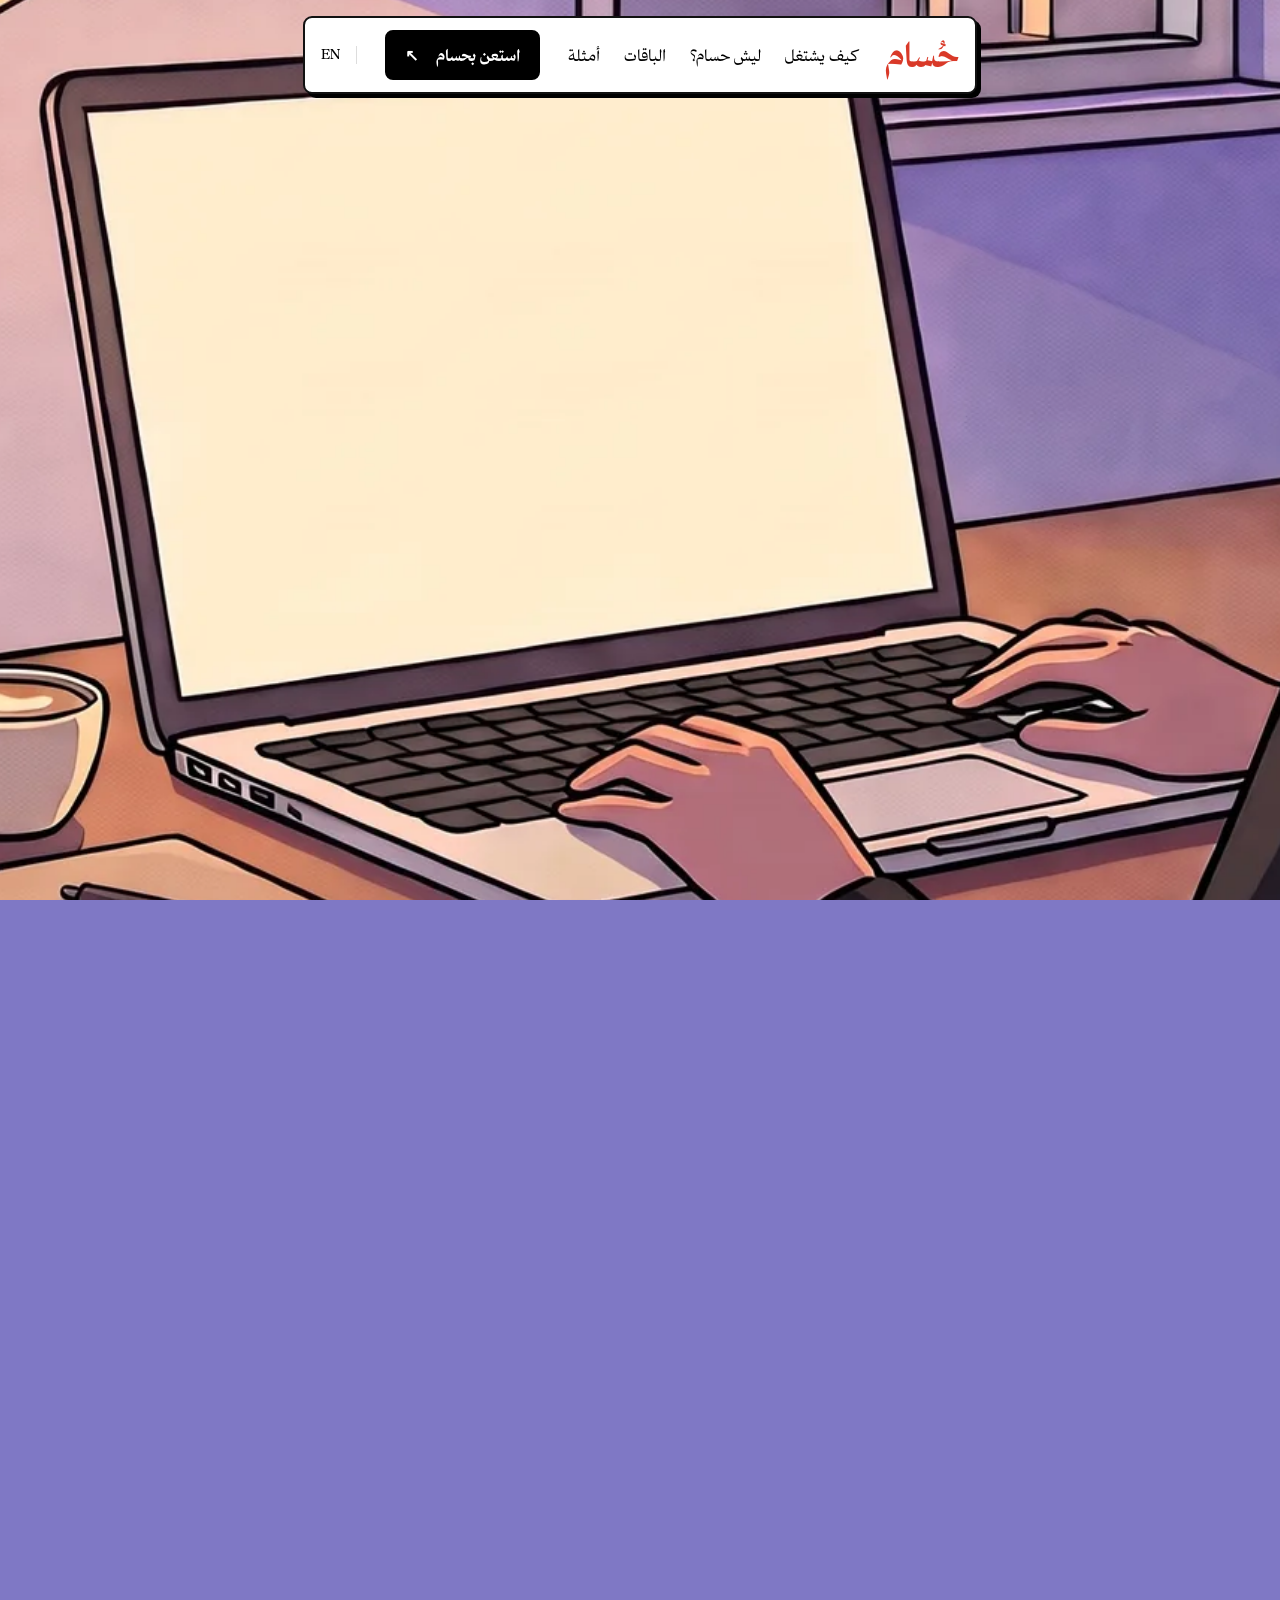
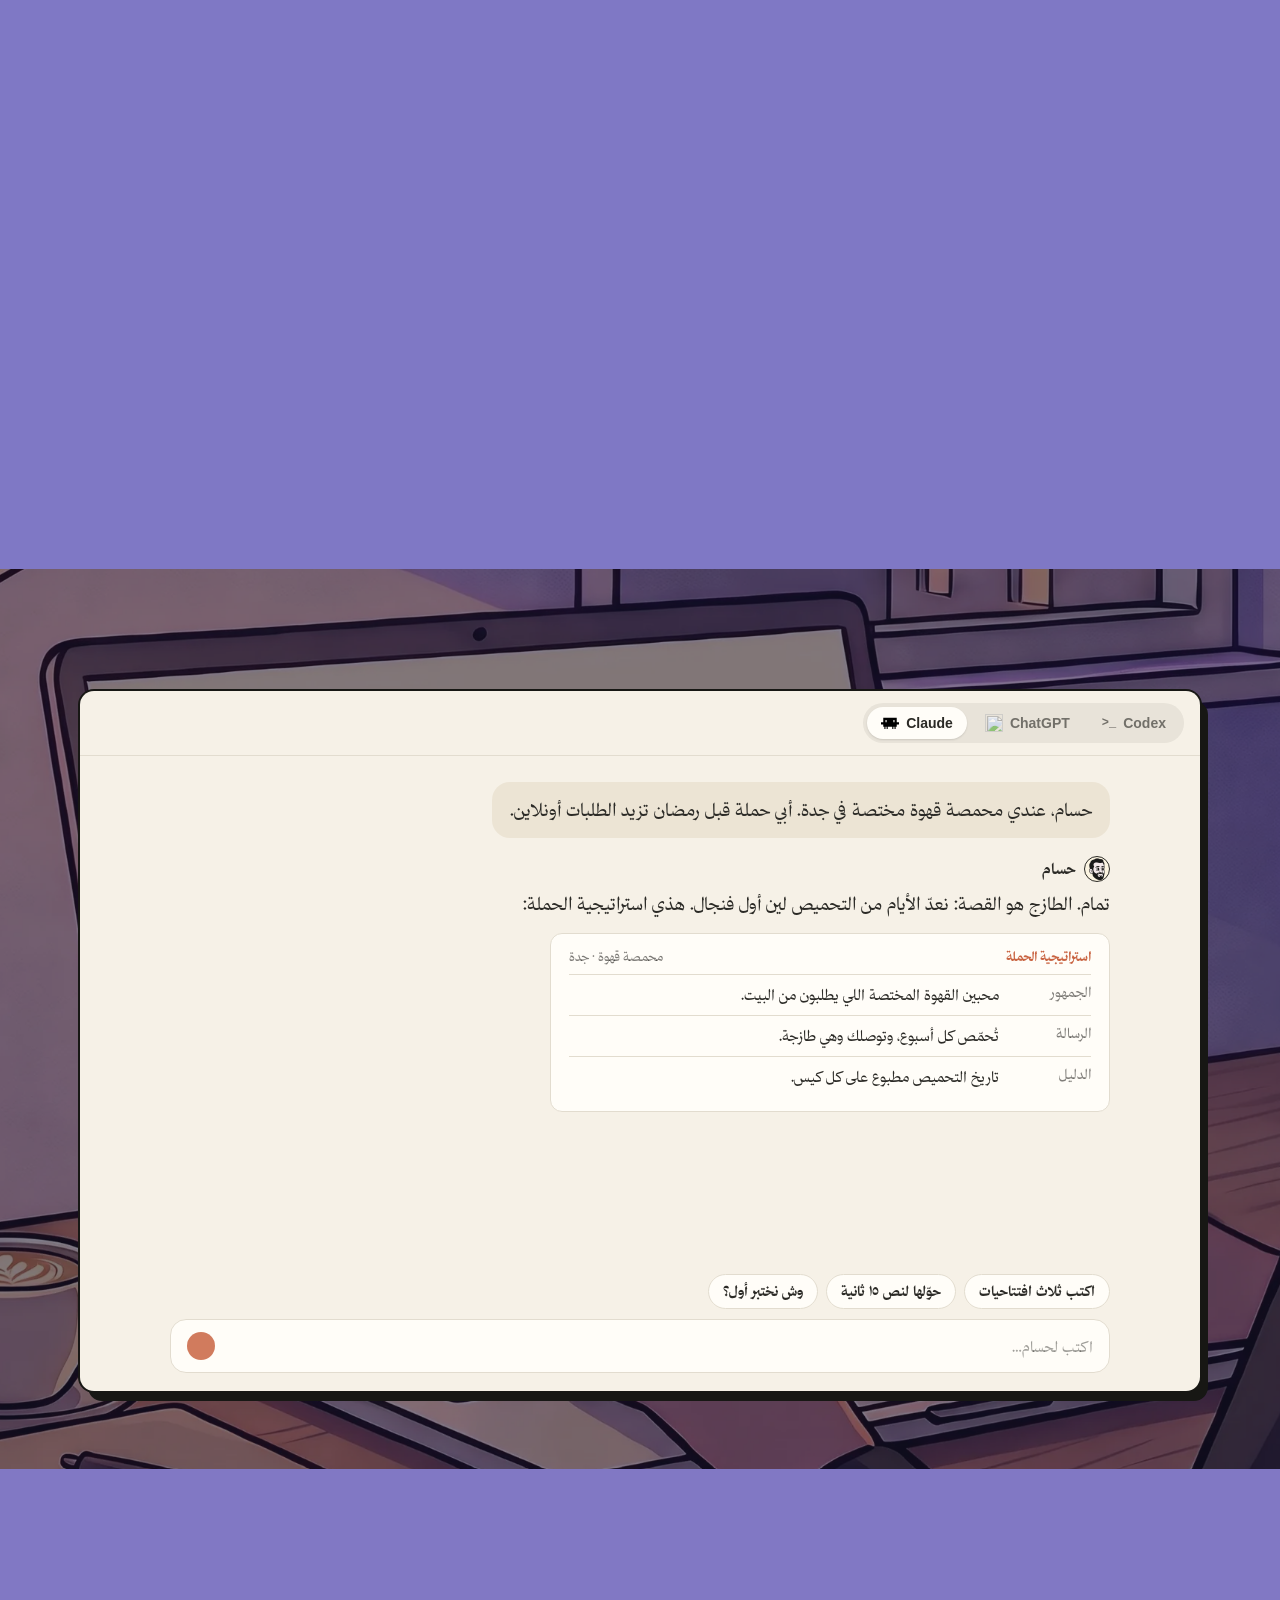
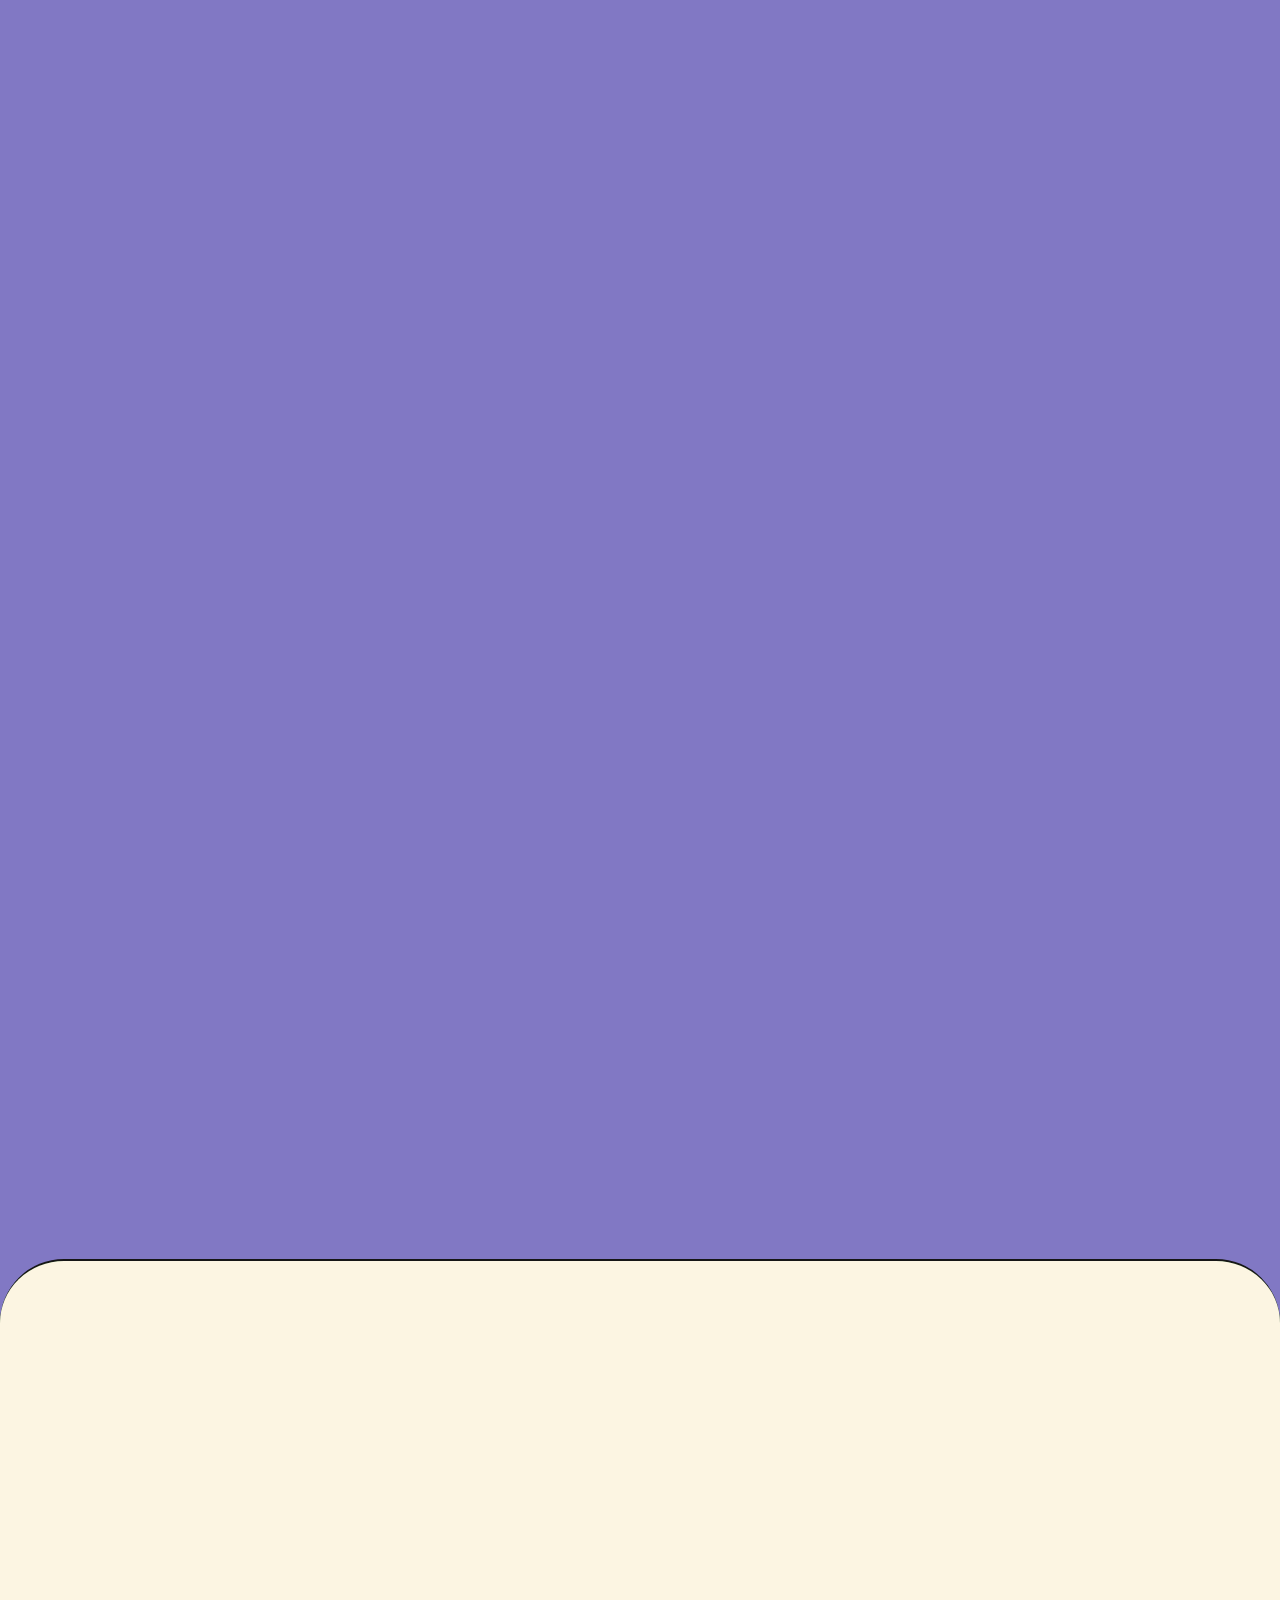
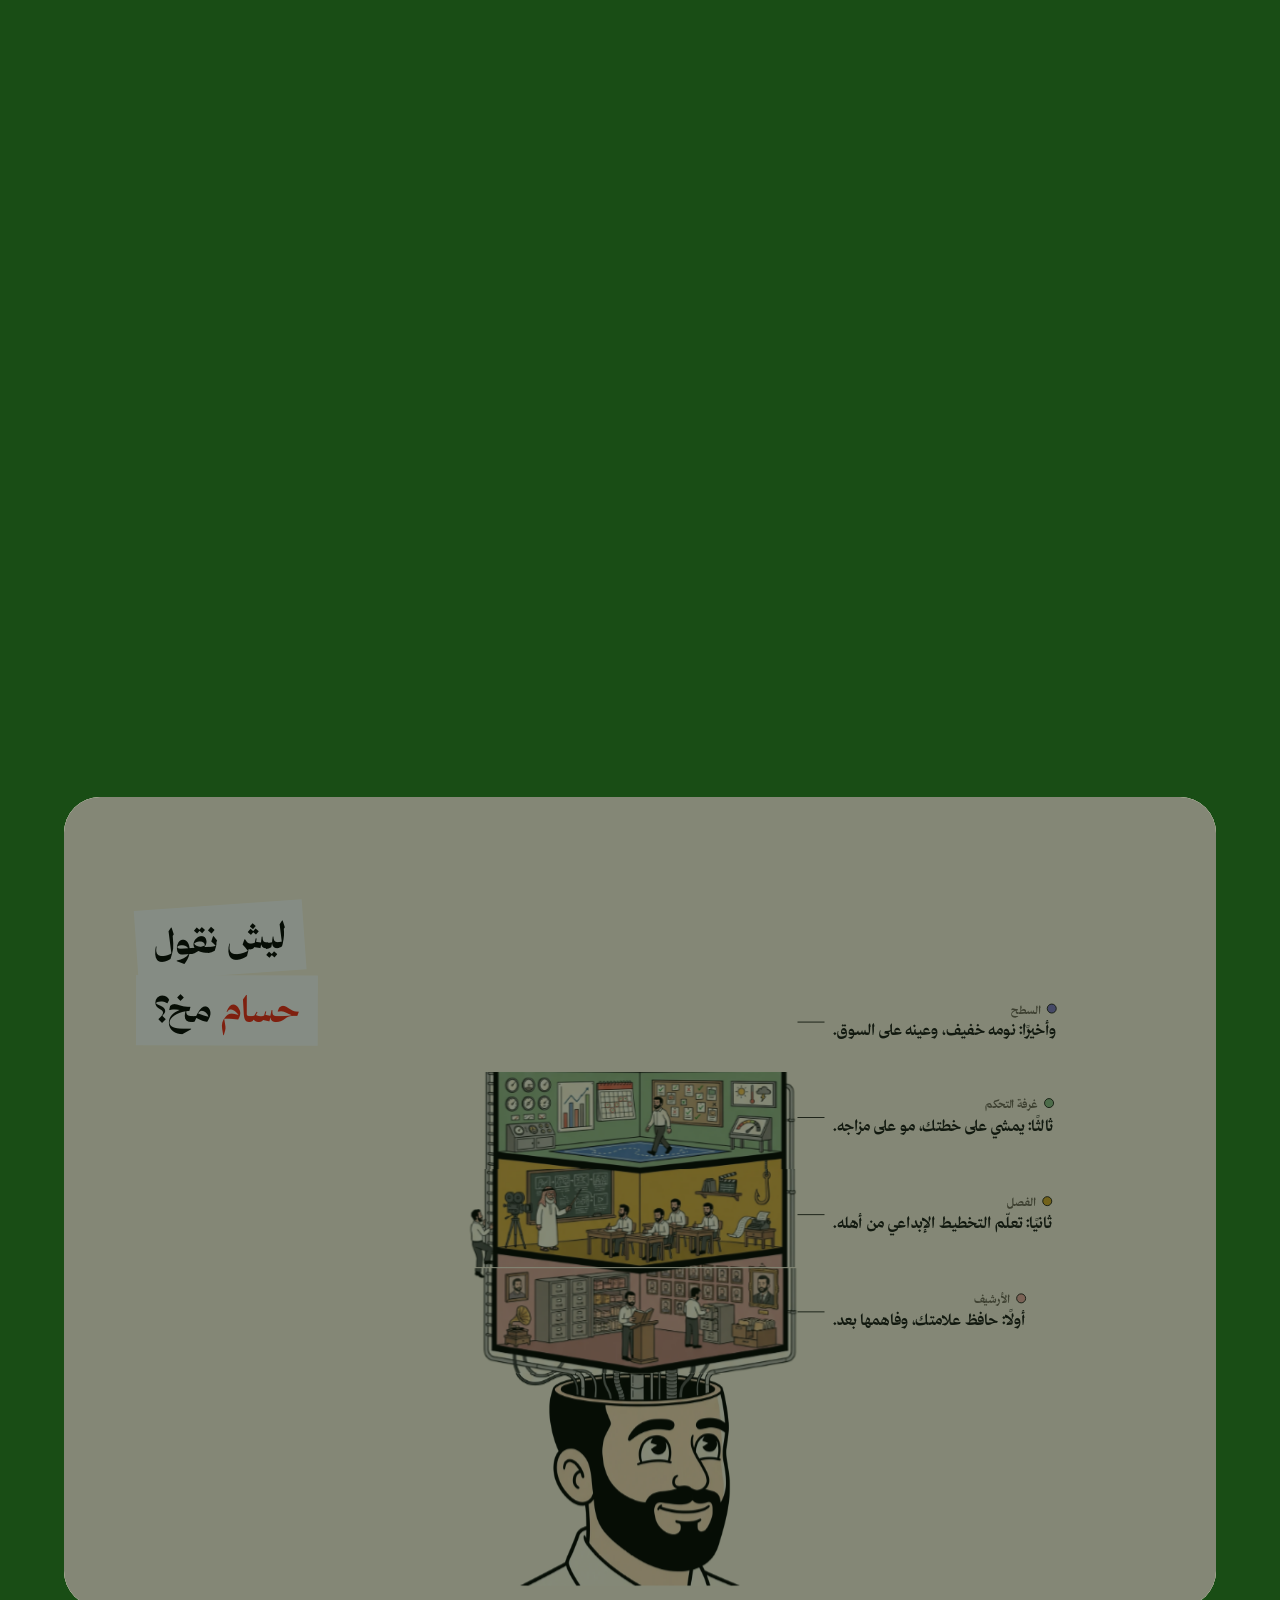
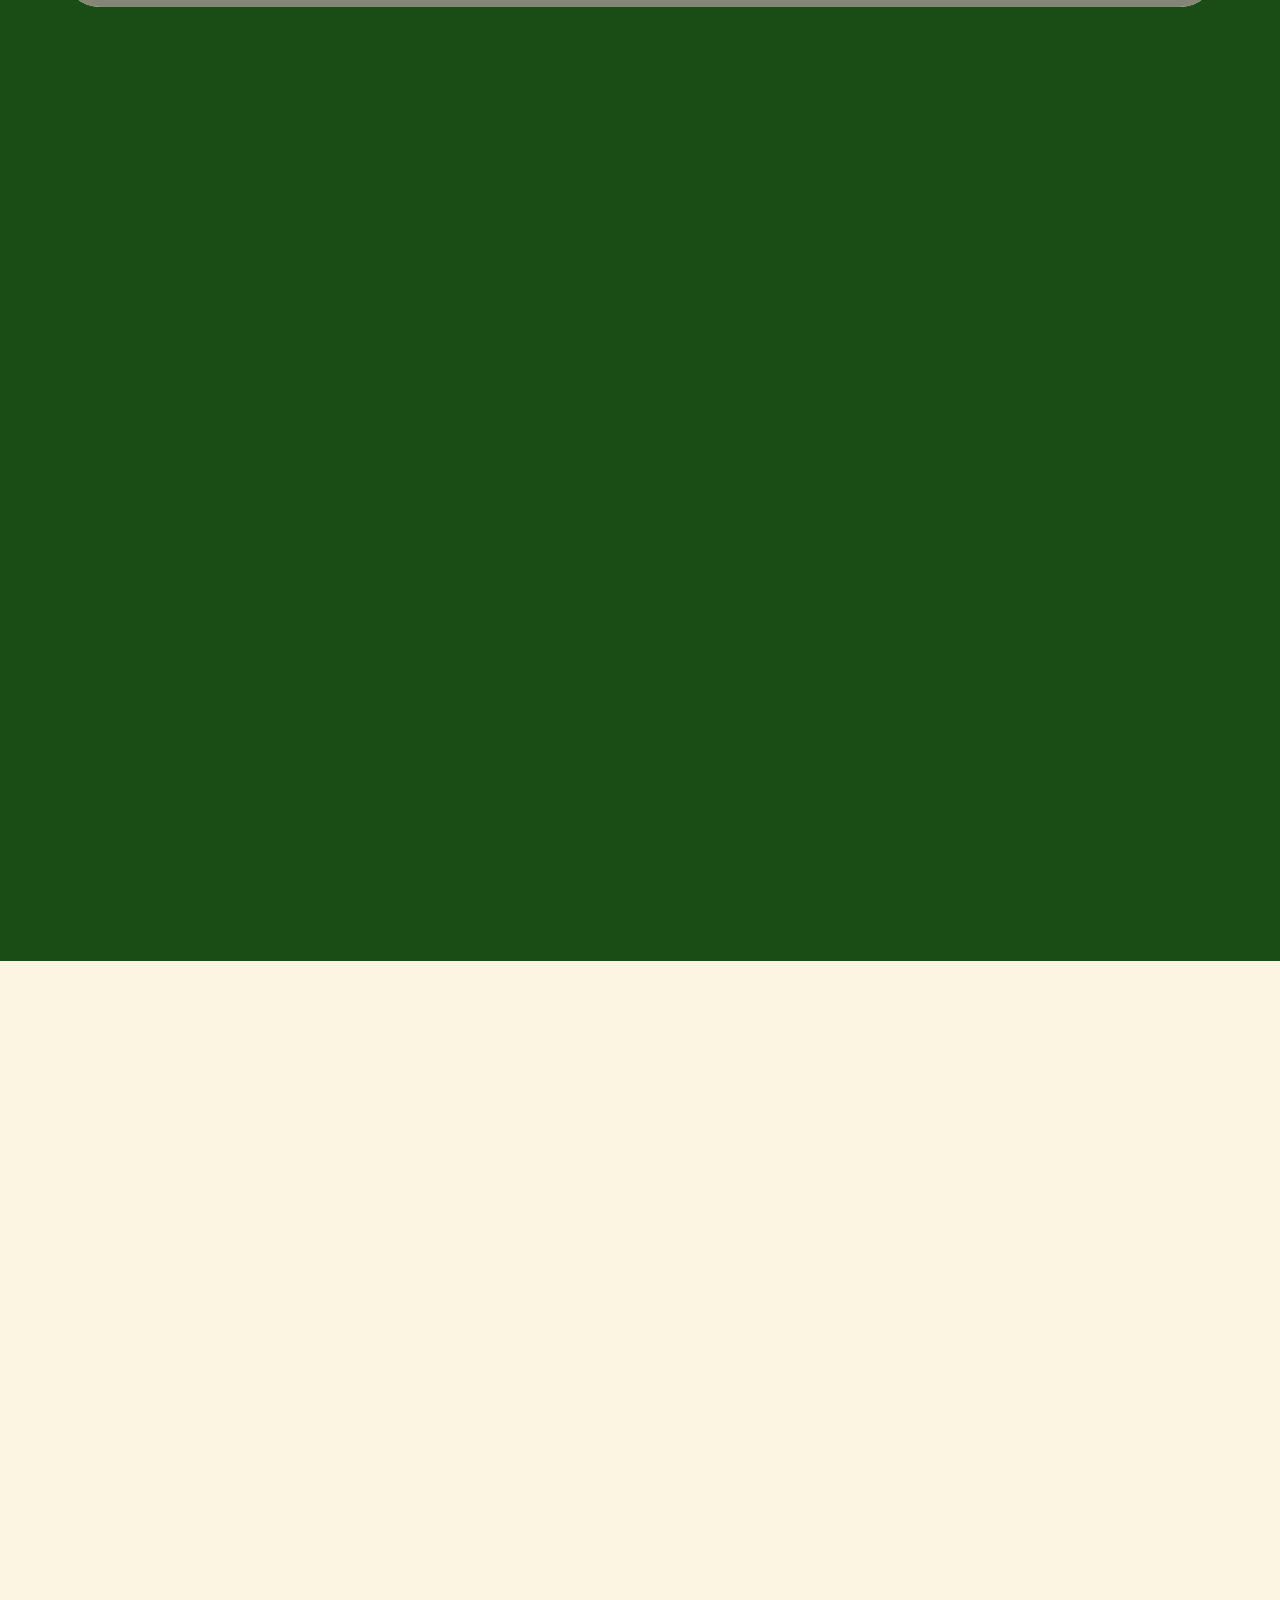
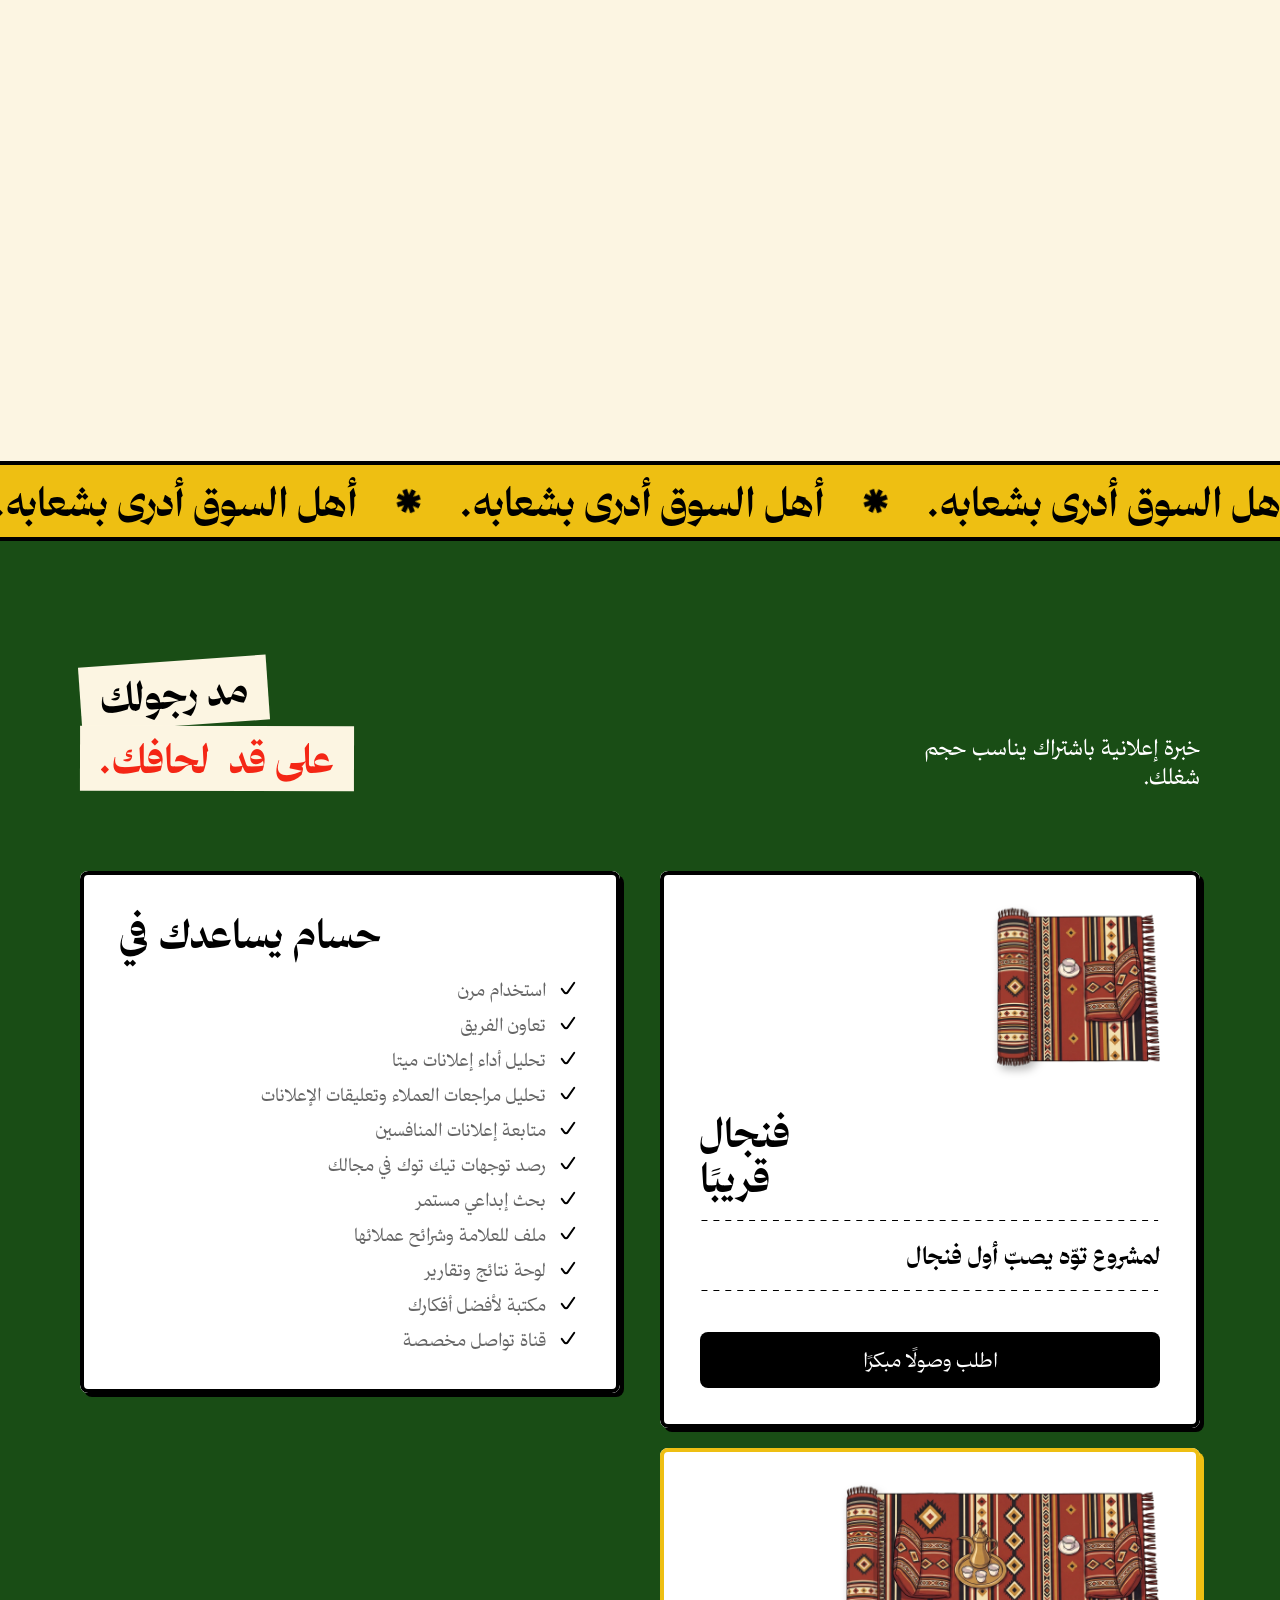
==== commit 9cae96ba: "Publish site Co-Authored-By: Claude Opus 5.5 <noreply@anthropic.com>" ====
--- a/index.html
+++ b/index.html
@@ -7,9 +7,9 @@
 
 
     <meta name="framer-html-plugin" content="disable">
-    <link href="/assets/hussam-mascot-amr-preview.png" rel="icon" media="(prefers-color-scheme: light)">
-    <link href="/assets/hussam-mascot-amr-preview.png" rel="icon" media="(prefers-color-scheme: dark)">
-    <link rel="apple-touch-icon" href="/assets/hussam-mascot-amr-preview.png">
+    <link href="/assets/hussam-icon.png" rel="icon" media="(prefers-color-scheme: light)">
+    <link href="/assets/hussam-icon.png" rel="icon" media="(prefers-color-scheme: dark)">
+    <link rel="apple-touch-icon" href="/assets/hussam-icon.png">
 
     <meta property="og:type" content="website">
     <meta property="og:title" content="حسام | شريكك التسويقي">
@@ -345,7 +345,7 @@
 
 
 
-<link rel="alternate" hreflang="ar" href="https://hirehussam.com/"><link rel="alternate" hreflang="en" href="https://hirehussam.com/en.html"><link rel="alternate" hreflang="x-default" href="https://hirehussam.com/"><link rel="stylesheet" href="/hussam.47a6925146.css"><link rel="stylesheet" href="/scroll-scenes.cca6f6b41c.css"><script src="/hussam.216d4ca202.js" defer=""></script><script src="/scroll-scenes.453a908328.js" defer=""></script><script type="application/ld+json">{"@context":"https://schema.org","@type":"Organization","name":"حسام","url":"https://hirehussam.com/","logo":"https://hirehussam.com/assets/hussam-mascot-amr-preview.png","email":"hello@hirehussam.com","address":{"@type":"PostalAddress","streetAddress":"مكتب ٦٠١، الطابق السادس، برج فيجن، شارع الكيال، طريق الأمير سلطان","addressLocality":"جدة","postalCode":"23423","addressCountry":"SA"},"location":{"@type":"Place","hasMap":"https://www.google.com/maps/search/?api=1&query=Vision+Tower+Al+Kayyal+Street+Jeddah","geo":{"@type":"GeoCoordinates","latitude":21.5656682,"longitude":39.1433098}}}</script></head>
+<link rel="alternate" hreflang="ar" href="https://hirehussam.com/"><link rel="alternate" hreflang="en" href="https://hirehussam.com/en.html"><link rel="alternate" hreflang="x-default" href="https://hirehussam.com/"><link rel="stylesheet" href="/hussam.47a6925146.css"><link rel="stylesheet" href="/scroll-scenes.77f609448a.css"><script src="/hussam.216d4ca202.js" defer=""></script><script src="/scroll-scenes.fab628df5e.js" defer=""></script><script type="application/ld+json">{"@context":"https://schema.org","@type":"Organization","name":"حسام","url":"https://hirehussam.com/","logo":"https://hirehussam.com/assets/hussam-mascot-amr-preview.png","email":"hello@hirehussam.com","address":{"@type":"PostalAddress","streetAddress":"مكتب ٦٠١، الطابق السادس، برج فيجن، شارع الكيال، طريق الأمير سلطان","addressLocality":"جدة","postalCode":"23423","addressCountry":"SA"},"location":{"@type":"Place","hasMap":"https://www.google.com/maps/search/?api=1&query=Vision+Tower+Al+Kayyal+Street+Jeddah","geo":{"@type":"GeoCoordinates","latitude":21.5656682,"longitude":39.1433098}}}</script></head>
 <body>
 
 
@@ -402,7 +402,7 @@
                     0%, 49% { opacity: 1; }
                     50%, 100% { opacity: 0; }
                 }
-            </style><h2 style="height:100%;width:100%;font-family:&quot;Source Serif Pro Regular&quot;, &quot;Source Serif Pro Regular Placeholder&quot;, serif;font-size:calc(var(--framer-root-font-size, 1rem) * 2);font-style:normal;font-weight:400;letter-spacing:-0.04em;line-height:1em;text-align:center;display:block;min-width:1px;min-height:1px;white-space:pre-wrap;color:rgb(255, 255, 255);margin-top:0vh;margin-bottom:0vh;opacity:1;transition:opacity 0.2s ease-out" aria-live="polite"><span style="animation:blink 1s step-end infinite;will-change:opacity">_</span></h2><!--/$--></div></div></div></div></div><div class="ssr-variant hidden-9hacgm hidden-184hbzm hidden-2f4n2s"><div class="framer-hnentz-container"><div class="framer-e9gev framer-1yg6pkc framer-v-1yg6pkc" data-framer-name="Old way"><div class="framer-1vbptxx-container"><div class="framer-MVvWd framer-xoexwc framer-v-xoexwc" data-framer-name="On" data-highlight="true" tabindex="0" style="background-color:var(--token-b3783859-9217-4d5a-9b48-49014ccc8a40, rgb(255, 255, 255));border-bottom-left-radius:4px;border-bottom-right-radius:4px;border-top-left-radius:4px;border-top-right-radius:4px"><div class="framer-3a8o5d" data-framer-name="Toggle" style="background-color:var(--token-b3783859-9217-4d5a-9b48-49014ccc8a40, rgb(255, 255, 255));border-bottom-left-radius:4px;border-bottom-right-radius:4px;border-top-left-radius:4px;border-top-right-radius:4px"></div><div class="framer-1kdji6s" style="border-bottom-left-radius:4px;border-bottom-right-radius:4px;border-top-left-radius:4px;border-top-right-radius:4px"><div class="framer-1xnh840" data-framer-component-type="RichTextContainer" style="--extracted-r6o4lv:var(--token-5cde9905-9718-44a1-970b-28b65f3c6f1a, rgb(0, 0, 0));transform:none"><p dir="auto" class="framer-text" style="--font-selector:Q1VTVE9NVjI7U291cmNlIFNlcmlmIFBybyBSZWd1bGFy;--framer-font-family:&quot;Source Serif Pro Regular&quot;, &quot;Source Serif Pro Regular Placeholder&quot;, serif;--framer-font-size:calc(var(--framer-root-font-size, 1rem) * 1);--framer-letter-spacing:-0.04em;--framer-text-color:var(--extracted-r6o4lv, var(--token-5cde9905-9718-44a1-970b-28b65f3c6f1a, rgb(0, 0, 0)))">الطريقة القديمة</p></div></div><div class="framer-1vlvaip" style="border-bottom-left-radius:4px;border-bottom-right-radius:4px;border-top-left-radius:4px;border-top-right-radius:4px"><div class="framer-12dg2y7" data-framer-component-type="RichTextContainer" style="transform:none"><p dir="auto" class="framer-text" style="--font-selector:Q1VTVE9NVjI7U291cmNlIFNlcmlmIFBybyBSZWd1bGFy;--framer-font-family:&quot;Source Serif Pro Regular&quot;, &quot;Source Serif Pro Regular Placeholder&quot;, serif;--framer-letter-spacing:-0.04em">الطريقة الجديدة</p></div></div></div></div><div class="framer-131t3cn" data-framer-name="Image Wrapper"><div class="framer-1nbykqf" data-framer-name="Line Container" style="transform:translateY(-50%)"><svg class="framer-5qFj5 framer-1txuvkv" role="presentation" viewBox="0 0 300 8"><path d="M 0 0 L 280 0" fill="transparent" height="1px" id="ziL7_HbY4" stroke="var(--token-97f68b6f-f30c-4d0b-879e-e350623fb042, rgb(244, 38, 21))" stroke-dasharray="14 28" stroke-linecap="round" stroke-linejoin="round" stroke-width="8" transform="translate(5 4)" width="280px" stroke-dashoffset="279.72"></path></svg><svg class="framer-2GyhA framer-wgrlzp" role="presentation" viewBox="0 0 40 40" style="transform:translateY(-50%)"><g d="M 0 4 C 10.59 14.758 14.846 18.518 16.397 20.071 C 18.677 21.862 21.133 24.073 21.784 24.561 C 22.112 24.807 22.435 25.05 23.258 25.544 M 19.689 0 C 18.235 2.585 14.739 9.088 10.214 17.447 C 8.435 20.636 7.708 21.686 7.01 22.873 C 6.313 24.061 5.666 25.353 5 27.175" fill="transparent" height="27.174999999999997px" id="ObZAIwU03" transform="translate(8 6)" width="23.257999999999996px"><path d="M 0 0 C 10.59 10.758 14.846 14.518 16.397 16.071 C 18.677 17.862 21.133 20.073 21.784 20.561 C 22.112 20.807 22.435 21.05 23.258 21.544" fill="transparent" height="21.544000000000004px" id="mYlImPrrt" stroke="rgb(244, 38, 21)" stroke-dasharray="31.747196197509766 31.747196197509766" stroke-linecap="round" stroke-linejoin="miter" stroke-miterlimit="10" stroke-width="4" transform="translate(0 4)" width="23.257999999999996px" stroke-dashoffset="31.715449001312255"></path><path d="M 14.689 0 C 13.235 2.585 9.739 9.088 5.214 17.447 C 3.435 20.636 2.708 21.686 2.01 22.873 C 1.313 24.061 0.666 25.353 0 27.175" fill="transparent" height="27.174999999999997px" id="GW3CExgmG" stroke="rgb(244, 38, 21)" stroke-dasharray="30.91118049621582 30.91118049621582" stroke-linecap="round" stroke-linejoin="miter" stroke-miterlimit="10" stroke-width="4" transform="translate(5 0)" width="14.689000000000007px" stroke-dashoffset="30.880269315719605"></path></g></svg></div><div class="framer-13q3fuu-container" style="transform:translateY(-50%)"><div class="framer-w2YAu framer-1rxoclx framer-v-1dkk4di" data-framer-name="Marker - 1" data-highlight="true"><div class="framer-cihblp" style="transform:scale(0.5);transform-origin:0% 50% 0"><div style="position:absolute;border-radius:inherit;corner-shape:inherit;top:0;right:0;bottom:0;left:0" data-framer-background-image-wrapper="true"><img decoding="async" loading="lazy" width="69" height="52" src="/assets/hussam-mascot-amr-preview.png" alt="" style="display:block;width:100%;height:100%;border-radius:inherit;corner-shape:inherit;object-position:center;object-fit:contain"></div></div></div></div><div class="framer-u3gd53"><div style="position:absolute;border-radius:inherit;corner-shape:inherit;top:0;right:0;bottom:0;left:0" data-framer-background-image-wrapper="true"><img decoding="async" loading="lazy" width="794" height="355" sizes="(min-width: 1200px) and (max-width: 1919.98px) max(100vw - 20px, 1px), (min-width: 1920px) max(100vw - 20px, 1px), (min-width: 810px) and (max-width: 1199.98px) max(min(max(100vw - 80px, 1px), 640px) - 20px, 1px)" srcset="/assets/maze/desktop-old.svg 512w,/assets/maze/desktop-old.svg 794w" src="/assets/maze/desktop-old.svg" alt="" style="display:block;width:100%;height:100%;border-radius:inherit;corner-shape:inherit;object-position:center;object-fit:contain"></div></div></div></div></div></div><div class="ssr-variant hidden-184hbzm hidden-2f4n2s hidden-72rtr7"><div class="framer-hnentz-container" style="transform:scale(1.2);transform-origin:50% 0% 0"><div class="framer-e9gev framer-1yg6pkc framer-v-1yg6pkc" data-framer-name="Old way"><div class="framer-1vbptxx-container"><div class="framer-MVvWd framer-xoexwc framer-v-xoexwc" data-framer-name="On" data-highlight="true" tabindex="0" style="background-color:var(--token-b3783859-9217-4d5a-9b48-49014ccc8a40, rgb(255, 255, 255));border-bottom-left-radius:4px;border-bottom-right-radius:4px;border-top-left-radius:4px;border-top-right-radius:4px"><div class="framer-3a8o5d" data-framer-name="Toggle" style="background-color:var(--token-b3783859-9217-4d5a-9b48-49014ccc8a40, rgb(255, 255, 255));border-bottom-left-radius:4px;border-bottom-right-radius:4px;border-top-left-radius:4px;border-top-right-radius:4px"></div><div class="framer-1kdji6s" style="border-bottom-left-radius:4px;border-bottom-right-radius:4px;border-top-left-radius:4px;border-top-right-radius:4px"><div class="framer-1xnh840" data-framer-component-type="RichTextContainer" style="--extracted-r6o4lv:var(--token-5cde9905-9718-44a1-970b-28b65f3c6f1a, rgb(0, 0, 0));transform:none"><p dir="auto" class="framer-text" style="--font-selector:Q1VTVE9NVjI7U291cmNlIFNlcmlmIFBybyBSZWd1bGFy;--framer-font-family:&quot;Source Serif Pro Regular&quot;, &quot;Source Serif Pro Regular Placeholder&quot;, serif;--framer-font-size:calc(var(--framer-root-font-size, 1rem) * 1);--framer-letter-spacing:-0.04em;--framer-text-color:var(--extracted-r6o4lv, var(--token-5cde9905-9718-44a1-970b-28b65f3c6f1a, rgb(0, 0, 0)))">الطريقة القديمة</p></div></div><div class="framer-1vlvaip" style="border-bottom-left-radius:4px;border-bottom-right-radius:4px;border-top-left-radius:4px;border-top-right-radius:4px"><div class="framer-12dg2y7" data-framer-component-type="RichTextContainer" style="transform:none"><p dir="auto" class="framer-text" style="--font-selector:Q1VTVE9NVjI7U291cmNlIFNlcmlmIFBybyBSZWd1bGFy;--framer-font-family:&quot;Source Serif Pro Regular&quot;, &quot;Source Serif Pro Regular Placeholder&quot;, serif;--framer-letter-spacing:-0.04em">الطريقة الجديدة</p></div></div></div></div><div class="framer-131t3cn" data-framer-name="Image Wrapper"><div class="framer-1nbykqf" data-framer-name="Line Container" style="transform:translateY(-50%)"><svg class="framer-5qFj5 framer-1txuvkv" role="presentation" viewBox="0 0 300 8"><path d="M 0 0 L 280 0" fill="transparent" height="1px" id="ziL7_HbY4" stroke="var(--token-97f68b6f-f30c-4d0b-879e-e350623fb042, rgb(244, 38, 21))" stroke-dasharray="14 28" stroke-linecap="round" stroke-linejoin="round" stroke-width="8" transform="translate(5 4)" width="280px" stroke-dashoffset="279.72"></path></svg><svg class="framer-2GyhA framer-wgrlzp" role="presentation" viewBox="0 0 40 40" style="transform:translateY(-50%)"><g d="M 0 4 C 10.59 14.758 14.846 18.518 16.397 20.071 C 18.677 21.862 21.133 24.073 21.784 24.561 C 22.112 24.807 22.435 25.05 23.258 25.544 M 19.689 0 C 18.235 2.585 14.739 9.088 10.214 17.447 C 8.435 20.636 7.708 21.686 7.01 22.873 C 6.313 24.061 5.666 25.353 5 27.175" fill="transparent" height="27.174999999999997px" id="ObZAIwU03" transform="translate(8 6)" width="23.257999999999996px"><path d="M 0 0 C 10.59 10.758 14.846 14.518 16.397 16.071 C 18.677 17.862 21.133 20.073 21.784 20.561 C 22.112 20.807 22.435 21.05 23.258 21.544" fill="transparent" height="21.544000000000004px" id="mYlImPrrt" stroke="rgb(244, 38, 21)" stroke-dasharray="31.747196197509766 31.747196197509766" stroke-linecap="round" stroke-linejoin="miter" stroke-miterlimit="10" stroke-width="4" transform="translate(0 4)" width="23.257999999999996px" stroke-dashoffset="31.715449001312255"></path><path d="M 14.689 0 C 13.235 2.585 9.739 9.088 5.214 17.447 C 3.435 20.636 2.708 21.686 2.01 22.873 C 1.313 24.061 0.666 25.353 0 27.175" fill="transparent" height="27.174999999999997px" id="GW3CExgmG" stroke="rgb(244, 38, 21)" stroke-dasharray="30.91118049621582 30.91118049621582" stroke-linecap="round" stroke-linejoin="miter" stroke-miterlimit="10" stroke-width="4" transform="translate(5 0)" width="14.689000000000007px" stroke-dashoffset="30.880269315719605"></path></g></svg></div><div class="framer-13q3fuu-container" style="transform:translateY(-50%)"><div class="framer-w2YAu framer-1rxoclx framer-v-1dkk4di" data-framer-name="Marker - 1" data-highlight="true"><div class="framer-cihblp" style="transform:scale(0.5);transform-origin:0% 50% 0"><div style="position:absolute;border-radius:inherit;corner-shape:inherit;top:0;right:0;bottom:0;left:0" data-framer-background-image-wrapper="true"><img decoding="async" loading="lazy" width="69" height="52" src="/assets/hussam-mascot-amr-preview.png" alt="" style="display:block;width:100%;height:100%;border-radius:inherit;corner-shape:inherit;object-position:center;object-fit:contain"></div></div></div></div><div class="framer-u3gd53"><div style="position:absolute;border-radius:inherit;corner-shape:inherit;top:0;right:0;bottom:0;left:0" data-framer-background-image-wrapper="true"><img decoding="async" loading="lazy" width="794" height="355" sizes="(min-width: 1200px) and (max-width: 1919.98px) max(100vw - 20px, 1px), (min-width: 1920px) max(100vw - 20px, 1px), (min-width: 810px) and (max-width: 1199.98px) max(min(max(100vw - 80px, 1px), 640px) - 20px, 1px)" srcset="/assets/maze/desktop-old.svg 512w,/assets/maze/desktop-old.svg 794w" src="/assets/maze/desktop-old.svg" alt="" style="display:block;width:100%;height:100%;border-radius:inherit;corner-shape:inherit;object-position:center;object-fit:contain"></div></div></div></div></div></div><div class="ssr-variant hidden-9hacgm hidden-2f4n2s hidden-72rtr7"><div class="framer-hnentz-container" style="transform:scale(1.1);transform-origin:50% 0% 0"><div class="framer-e9gev framer-1yg6pkc framer-v-cs0ris" data-framer-name="Old way - Tablet" style="max-width:100%;width:100%"><div class="framer-1vbptxx-container"><div class="framer-MVvWd framer-xoexwc framer-v-xoexwc" data-framer-name="On" data-highlight="true" tabindex="0" style="background-color:var(--token-b3783859-9217-4d5a-9b48-49014ccc8a40, rgb(255, 255, 255));border-bottom-left-radius:4px;border-bottom-right-radius:4px;border-top-left-radius:4px;border-top-right-radius:4px"><div class="framer-3a8o5d" data-framer-name="Toggle" style="background-color:var(--token-b3783859-9217-4d5a-9b48-49014ccc8a40, rgb(255, 255, 255));border-bottom-left-radius:4px;border-bottom-right-radius:4px;border-top-left-radius:4px;border-top-right-radius:4px"></div><div class="framer-1kdji6s" style="border-bottom-left-radius:4px;border-bottom-right-radius:4px;border-top-left-radius:4px;border-top-right-radius:4px"><div class="framer-1xnh840" data-framer-component-type="RichTextContainer" style="--extracted-r6o4lv:var(--token-5cde9905-9718-44a1-970b-28b65f3c6f1a, rgb(0, 0, 0));transform:none"><p dir="auto" class="framer-text" style="--font-selector:Q1VTVE9NVjI7U291cmNlIFNlcmlmIFBybyBSZWd1bGFy;--framer-font-family:&quot;Source Serif Pro Regular&quot;, &quot;Source Serif Pro Regular Placeholder&quot;, serif;--framer-font-size:calc(var(--framer-root-font-size, 1rem) * 1);--framer-letter-spacing:-0.04em;--framer-text-color:var(--extracted-r6o4lv, var(--token-5cde9905-9718-44a1-970b-28b65f3c6f1a, rgb(0, 0, 0)))">الطريقة القديمة</p></div></div><div class="framer-1vlvaip" style="border-bottom-left-radius:4px;border-bottom-right-radius:4px;border-top-left-radius:4px;border-top-right-radius:4px"><div class="framer-12dg2y7" data-framer-component-type="RichTextContainer" style="transform:none"><p dir="auto" class="framer-text" style="--font-selector:Q1VTVE9NVjI7U291cmNlIFNlcmlmIFBybyBSZWd1bGFy;--framer-font-family:&quot;Source Serif Pro Regular&quot;, &quot;Source Serif Pro Regular Placeholder&quot;, serif;--framer-letter-spacing:-0.04em">الطريقة الجديدة</p></div></div></div></div><div class="framer-131t3cn" data-framer-name="Image Wrapper"><div class="framer-1nbykqf" data-framer-name="Line Container" style="transform:translateY(-50%)"><svg class="framer-5qFj5 framer-1txuvkv" role="presentation" viewBox="0 0 300 8"><path d="M 0 0 L 280 0" fill="transparent" height="1px" id="ziL7_HbY4" stroke="var(--token-97f68b6f-f30c-4d0b-879e-e350623fb042, rgb(244, 38, 21))" stroke-dasharray="14 28" stroke-linecap="round" stroke-linejoin="round" stroke-width="8" transform="translate(5 4)" width="280px" stroke-dashoffset="279.72"></path></svg><svg class="framer-2GyhA framer-wgrlzp" role="presentation" viewBox="0 0 40 40" style="transform:translateY(-50%)"><g d="M 0 4 C 10.59 14.758 14.846 18.518 16.397 20.071 C 18.677 21.862 21.133 24.073 21.784 24.561 C 22.112 24.807 22.435 25.05 23.258 25.544 M 19.689 0 C 18.235 2.585 14.739 9.088 10.214 17.447 C 8.435 20.636 7.708 21.686 7.01 22.873 C 6.313 24.061 5.666 25.353 5 27.175" fill="transparent" height="27.174999999999997px" id="ObZAIwU03" transform="translate(8 6)" width="23.257999999999996px"><path d="M 0 0 C 10.59 10.758 14.846 14.518 16.397 16.071 C 18.677 17.862 21.133 20.073 21.784 20.561 C 22.112 20.807 22.435 21.05 23.258 21.544" fill="transparent" height="21.544000000000004px" id="mYlImPrrt" stroke="rgb(244, 38, 21)" stroke-dasharray="31.747196197509766 31.747196197509766" stroke-linecap="round" stroke-linejoin="miter" stroke-miterlimit="10" stroke-width="4" transform="translate(0 4)" width="23.257999999999996px" stroke-dashoffset="31.715449001312255"></path><path d="M 14.689 0 C 13.235 2.585 9.739 9.088 5.214 17.447 C 3.435 20.636 2.708 21.686 2.01 22.873 C 1.313 24.061 0.666 25.353 0 27.175" fill="transparent" height="27.174999999999997px" id="GW3CExgmG" stroke="rgb(244, 38, 21)" stroke-dasharray="30.91118049621582 30.91118049621582" stroke-linecap="round" stroke-linejoin="miter" stroke-miterlimit="10" stroke-width="4" transform="translate(5 0)" width="14.689000000000007px" stroke-dashoffset="30.880269315719605"></path></g></svg></div><div class="framer-13q3fuu-container" style="transform:translateY(-50%)"><div class="framer-w2YAu framer-1rxoclx framer-v-1dkk4di" data-framer-name="Marker - 1" data-highlight="true"><div class="framer-cihblp" style="transform:scale(0.5);transform-origin:0% 50% 0"><div style="position:absolute;border-radius:inherit;corner-shape:inherit;top:0;right:0;bottom:0;left:0" data-framer-background-image-wrapper="true"><img decoding="async" loading="lazy" width="69" height="52" src="/assets/hussam-mascot-amr-preview.png" alt="" style="display:block;width:100%;height:100%;border-radius:inherit;corner-shape:inherit;object-position:center;object-fit:contain"></div></div></div></div><div class="framer-u3gd53"><div style="position:absolute;border-radius:inherit;corner-shape:inherit;top:0;right:0;bottom:0;left:0" data-framer-background-image-wrapper="true"><img decoding="async" loading="lazy" width="794" height="355" sizes="(min-width: 1200px) and (max-width: 1919.98px) max(100vw - 20px, 1px), (min-width: 1920px) max(100vw - 20px, 1px), (min-width: 810px) and (max-width: 1199.98px) max(min(max(100vw - 80px, 1px), 640px) - 20px, 1px)" srcset="/assets/maze/desktop-old.svg 512w,/assets/maze/desktop-old.svg 794w" src="/assets/maze/desktop-old.svg" alt="" style="display:block;width:100%;height:100%;border-radius:inherit;corner-shape:inherit;object-position:center;object-fit:contain"></div></div></div></div></div></div><div class="ssr-variant hidden-9hacgm hidden-184hbzm hidden-72rtr7"><div class="framer-hnentz-container"><div class="framer-e9gev framer-1yg6pkc framer-v-vfcheg" data-framer-name="Old way - Mobile" style="width:100%"><div class="framer-1vbptxx-container"><div class="framer-MVvWd framer-xoexwc framer-v-xoexwc" data-framer-name="On" data-highlight="true" tabindex="0" style="background-color:var(--token-b3783859-9217-4d5a-9b48-49014ccc8a40, rgb(255, 255, 255));border-bottom-left-radius:4px;border-bottom-right-radius:4px;border-top-left-radius:4px;border-top-right-radius:4px"><div class="framer-3a8o5d" data-framer-name="Toggle" style="background-color:var(--token-b3783859-9217-4d5a-9b48-49014ccc8a40, rgb(255, 255, 255));border-bottom-left-radius:4px;border-bottom-right-radius:4px;border-top-left-radius:4px;border-top-right-radius:4px"></div><div class="framer-1kdji6s" style="border-bottom-left-radius:4px;border-bottom-right-radius:4px;border-top-left-radius:4px;border-top-right-radius:4px"><div class="framer-1xnh840" data-framer-component-type="RichTextContainer" style="--extracted-r6o4lv:var(--token-5cde9905-9718-44a1-970b-28b65f3c6f1a, rgb(0, 0, 0));transform:none"><p dir="auto" class="framer-text" style="--font-selector:Q1VTVE9NVjI7U291cmNlIFNlcmlmIFBybyBSZWd1bGFy;--framer-font-family:&quot;Source Serif Pro Regular&quot;, &quot;Source Serif Pro Regular Placeholder&quot;, serif;--framer-font-size:calc(var(--framer-root-font-size, 1rem) * 1);--framer-letter-spacing:-0.04em;--framer-text-color:var(--extracted-r6o4lv, var(--token-5cde9905-9718-44a1-970b-28b65f3c6f1a, rgb(0, 0, 0)))">الطريقة القديمة</p></div></div><div class="framer-1vlvaip" style="border-bottom-left-radius:4px;border-bottom-right-radius:4px;border-top-left-radius:4px;border-top-right-radius:4px"><div class="framer-12dg2y7" data-framer-component-type="RichTextContainer" style="transform:none"><p dir="auto" class="framer-text" style="--font-selector:Q1VTVE9NVjI7U291cmNlIFNlcmlmIFBybyBSZWd1bGFy;--framer-font-family:&quot;Source Serif Pro Regular&quot;, &quot;Source Serif Pro Regular Placeholder&quot;, serif;--framer-letter-spacing:-0.04em">الطريقة الجديدة</p></div></div></div></div><div class="framer-131t3cn" data-framer-name="Image Wrapper"><div class="framer-1nbykqf" data-framer-name="Line Container" style="transform:translateX(-50%)"><svg class="framer-MKTUg framer-1txuvkv" role="presentation" viewBox="0 0 4 260"><path d="M 0 0 L 0 390" fill="transparent" height="390px" id="XaYY1XCfj" stroke="var(--token-97f68b6f-f30c-4d0b-879e-e350623fb042, rgb(244, 38, 21))" stroke-dasharray="19.5 19.5" stroke-linecap="round" stroke-linejoin="round" stroke-width="4" transform="translate(2 5)" width="1px" stroke-dashoffset="389.61"></path></svg><svg class="framer-2GyhA framer-wgrlzp" role="presentation" viewBox="0 0 40 40" style="transform:translateX(-50%)"><g d="M 0 4 C 10.59 14.758 14.846 18.518 16.397 20.071 C 18.677 21.862 21.133 24.073 21.784 24.561 C 22.112 24.807 22.435 25.05 23.258 25.544 M 19.689 0 C 18.235 2.585 14.739 9.088 10.214 17.447 C 8.435 20.636 7.708 21.686 7.01 22.873 C 6.313 24.061 5.666 25.353 5 27.175" fill="transparent" height="27.174999999999997px" id="ObZAIwU03" transform="translate(8 6)" width="23.257999999999996px"><path d="M 0 0 C 10.59 10.758 14.846 14.518 16.397 16.071 C 18.677 17.862 21.133 20.073 21.784 20.561 C 22.112 20.807 22.435 21.05 23.258 21.544" fill="transparent" height="21.544000000000004px" id="mYlImPrrt" stroke="rgb(244, 38, 21)" stroke-dasharray="31.747196197509766 31.747196197509766" stroke-linecap="round" stroke-linejoin="miter" stroke-miterlimit="10" stroke-width="4" transform="translate(0 4)" width="23.257999999999996px" stroke-dashoffset="31.715449001312255"></path><path d="M 14.689 0 C 13.235 2.585 9.739 9.088 5.214 17.447 C 3.435 20.636 2.708 21.686 2.01 22.873 C 1.313 24.061 0.666 25.353 0 27.175" fill="transparent" height="27.174999999999997px" id="GW3CExgmG" stroke="rgb(244, 38, 21)" stroke-dasharray="30.91118049621582 30.91118049621582" stroke-linecap="round" stroke-linejoin="miter" stroke-miterlimit="10" stroke-width="4" transform="translate(5 0)" width="14.689000000000007px" stroke-dashoffset="30.880269315719605"></path></g></svg></div><div class="framer-13q3fuu-container" style="transform:translateX(-50%)"><div class="framer-w2YAu framer-1rxoclx framer-v-1y3bww4" data-framer-name="Marker - Mobile" data-highlight="true"><div class="framer-cihblp" style="transform:scale(0.5) rotate(90deg);transform-origin:75% 0% 0"><div style="position:absolute;border-radius:inherit;corner-shape:inherit;top:0;right:0;bottom:0;left:0" data-framer-background-image-wrapper="true"><img decoding="async" loading="lazy" width="69" height="52" src="/assets/hussam-mascot-amr-preview.png" alt="" style="display:block;width:100%;height:100%;border-radius:inherit;corner-shape:inherit;object-position:center;object-fit:contain"></div></div></div></div><div class="framer-u3gd53"><div style="position:absolute;border-radius:inherit;corner-shape:inherit;top:0;right:0;bottom:0;left:0" data-framer-background-image-wrapper="true"><img decoding="async" loading="lazy" width="320" height="364" src="/assets/maze/mobile-old.svg" alt="" style="display:block;width:100%;height:100%;border-radius:inherit;corner-shape:inherit;object-position:center;object-fit:contain"></div></div></div></div></div></div></div><div class="framer-bo0zc2-container" data-code-component-plugin-id="84d4c1"><!--$--><div class="ssr-variant hidden-9hacgm"><div style="width:100%;height:100%;position:relative;overflow:hidden;background-color:transparent;aspect-ratio:16 / 9"><img src="[data-uri]" alt="Sequence" style="width:100%;height:100%;object-fit:cover;object-position:center bottom;display:block;will-change:contents" width="1920" height="1080" draggable="false"><div style="position:absolute;top:10px;right:10px;padding:4px 8px;background:rgba(0,0,0,0.5);color:white;border-radius:4px;font-size:10px;pointer-events:none">Loading...</div></div></div><div class="ssr-variant hidden-184hbzm hidden-2f4n2s hidden-72rtr7"><div style="width:100%;height:100%;position:relative;overflow:hidden;background-color:transparent;aspect-ratio:16 / 9"><img src="[data-uri]" alt="Sequence" style="width:100%;height:100%;object-fit:cover;object-position:center center;display:block;will-change:contents" width="1920" height="1080" draggable="false"><div style="position:absolute;top:10px;right:10px;padding:4px 8px;background:rgba(0,0,0,0.5);color:white;border-radius:4px;font-size:10px;pointer-events:none">Loading...</div></div></div><!--/$--></div></div><div class="framer-1r0qei5" data-framer-name="Dummy" id="maze-1"></div><div class="framer-1czcwj6" data-framer-name="Dummy" id="maze-2"></div><div class="framer-r9oxcd" data-framer-name="Dummy" id="maze-3"></div><div class="framer-10d9nar" data-framer-name="Dummy" id="maze-4"></div><div class="framer-t73i6w" data-framer-name="Brain Section" id="why-hussam"><div class="framer-15vw8k5" data-framer-name="Sticky Content"><div class="framer-e6g8gv" data-framer-name="Container"><div class="ssr-variant"><div class="framer-1k51bji-container" style="will-change:transform;opacity:1;transform:none"><div class="framer-rFNej framer-ry6xis framer-v-ry6xis" data-framer-name="Red" style="background-color:rgb(255, 180, 175);height:100%;width:100%;border-bottom-left-radius:999px;border-bottom-right-radius:999px;border-top-left-radius:999px;border-top-right-radius:999px"></div></div></div><div class="framer-1m26aub" data-framer-name="Text"><div class="framer-sc6j16" data-framer-name="Title"><div class="framer-13t3a2l" data-framer-name="Line" style="transform:rotate(-4deg)"><div class="framer-1wuh6lm" data-framer-component-type="RichTextContainer" style="transform:none"><h2 class="framer-text framer-styles-preset-1qvtb7i" data-styles-preset="Q3yH_PmhY" dir="auto" style="--framer-text-alignment:left">ليش نقول</h2></div></div><div class="framer-1xg69w8" data-framer-name="Line" style="transform:rotate(0.15deg)"><div class="framer-1s09vo5" data-framer-component-type="RichTextContainer" style="transform:none"><h2 class="framer-text framer-styles-preset-1qvtb7i" data-styles-preset="Q3yH_PmhY" dir="auto" style="--framer-text-alignment:left"><span style="--framer-text-color:var(--token-97f68b6f-f30c-4d0b-879e-e350623fb042, rgb(244, 38, 21))" class="framer-text">حسام</span> مخ؟</h2></div></div></div><div class="ssr-variant"><div class="framer-9yetgy-container"><div class="framer-UYJzW framer-nyW9r framer-1bmywdk framer-v-1bmywdk" data-framer-name="01" style="max-width:100%;width:100%"><div class="framer-1hgjxic" data-border="true" data-framer-name="Bounding Box" style="--border-bottom-width:2px;--border-color:rgba(0, 0, 0, 0.5);--border-left-width:2px;--border-right-width:2px;--border-style:dashed;--border-top-width:2px;background-color:rgb(248, 233, 190);border-bottom-left-radius:8px;border-bottom-right-radius:8px;border-top-left-radius:8px;border-top-right-radius:8px"><div class="framer-11046od" data-framer-component-type="RichTextContainer" style="--extracted-r6o4lv:var(--token-5cde9905-9718-44a1-970b-28b65f3c6f1a, rgb(0, 0, 0));--framer-link-text-color:rgb(0, 153, 255);--framer-link-text-decoration:underline;transform:none"><p class="framer-text framer-styles-preset-t6gx8m" data-styles-preset="kzajvLK2L" dir="auto" style="--framer-text-color:var(--extracted-r6o4lv, var(--token-5cde9905-9718-44a1-970b-28b65f3c6f1a, rgb(0, 0, 0)))">أولًا: حافظ علامتك، وفاهمها بعد.</p></div></div></div></div></div></div><div class="ssr-variant hidden-9hacgm hidden-184hbzm hidden-2f4n2s"><div class="framer-17pwh3m" data-framer-name="Content"><div class="framer-zir4iu-container"><div class="framer-j9fii framer-1jnjg7n framer-v-1jnjg7n" data-framer-name="01 - Desktop" style="height:100%;width:100%"><div class="framer-1wm4ejz" data-framer-name="Content"><div class="framer-j6jjne" data-framer-name="Tag Container"><div class="framer-nlbyce" data-framer-name="01"></div><div class="framer-uxbjn5" data-framer-name="01"><div class="framer-lyuswa" data-framer-name="Tag Container"><div class="framer-l36dd-container" style="transform:rotate(11deg)"><div class="framer-ZpcVD framer-ad72zv framer-v-ad72zv" data-border="true" data-framer-name="Default" style="--border-bottom-width:4px;--border-color:rgb(255, 180, 175);--border-left-width:4px;--border-right-width:4px;--border-style:solid;--border-top-width:4px;background-color:var(--token-b3783859-9217-4d5a-9b48-49014ccc8a40, rgb(255, 255, 255));border-bottom-left-radius:8px;border-bottom-right-radius:8px;border-top-left-radius:8px;border-top-right-radius:8px"><div class="framer-1rkzgf8" data-framer-name="شرائح العملاء" data-framer-component-type="RichTextContainer" style="--framer-paragraph-spacing:0px;transform:none"><p dir="auto" class="framer-text" style="--font-selector:R0Y7UmFkaW8gQ2FuYWRhLXJlZ3VsYXI=;--framer-font-family:&quot;Radio Canada&quot;, &quot;Radio Canada Placeholder&quot;, sans-serif;--framer-font-size:calc(var(--framer-root-font-size, 1rem) * 1);--framer-letter-spacing:-0.05em;--framer-line-height:120%;--framer-text-alignment:center">المنتجات الجديدة</p></div></div></div><div class="framer-m4dgv7-container" style="transform:rotate(-7deg)"><div class="framer-ZpcVD framer-ad72zv framer-v-ad72zv" data-border="true" data-framer-name="Default" style="--border-bottom-width:4px;--border-color:rgb(255, 180, 175);--border-left-width:4px;--border-right-width:4px;--border-style:solid;--border-top-width:4px;background-color:var(--token-b3783859-9217-4d5a-9b48-49014ccc8a40, rgb(255, 255, 255));border-bottom-left-radius:8px;border-bottom-right-radius:8px;border-top-left-radius:8px;border-top-right-radius:8px"><div class="framer-1rkzgf8" data-framer-name="شرائح العملاء" data-framer-component-type="RichTextContainer" style="--framer-paragraph-spacing:0px;transform:none"><p dir="auto" class="framer-text" style="--font-selector:R0Y7UmFkaW8gQ2FuYWRhLXJlZ3VsYXI=;--framer-font-family:&quot;Radio Canada&quot;, &quot;Radio Canada Placeholder&quot;, sans-serif;--framer-font-size:calc(var(--framer-root-font-size, 1rem) * 1);--framer-letter-spacing:-0.05em;--framer-line-height:120%;--framer-text-alignment:center">المنافسين</p></div></div></div><div class="framer-cm0bhp-container" style="transform:rotate(-12deg)"><div class="framer-ZpcVD framer-ad72zv framer-v-ad72zv" data-border="true" data-framer-name="Default" style="--border-bottom-width:4px;--border-color:rgb(255, 180, 175);--border-left-width:4px;--border-right-width:4px;--border-style:solid;--border-top-width:4px;background-color:var(--token-b3783859-9217-4d5a-9b48-49014ccc8a40, rgb(255, 255, 255));border-bottom-left-radius:8px;border-bottom-right-radius:8px;border-top-left-radius:8px;border-top-right-radius:8px"><div class="framer-1rkzgf8" data-framer-name="شرائح العملاء" data-framer-component-type="RichTextContainer" style="--framer-paragraph-spacing:0px;transform:none"><p dir="auto" class="framer-text" style="--font-selector:R0Y7UmFkaW8gQ2FuYWRhLXJlZ3VsYXI=;--framer-font-family:&quot;Radio Canada&quot;, &quot;Radio Canada Placeholder&quot;, sans-serif;--framer-font-size:calc(var(--framer-root-font-size, 1rem) * 1);--framer-letter-spacing:-0.05em;--framer-line-height:120%;--framer-text-alignment:center">شرائح العملاء</p></div></div></div><div class="framer-1764lk-container" style="transform:rotate(3deg)"><div class="framer-ZpcVD framer-ad72zv framer-v-ad72zv" data-border="true" data-framer-name="Default" style="--border-bottom-width:4px;--border-color:rgb(255, 180, 175);--border-left-width:4px;--border-right-width:4px;--border-style:solid;--border-top-width:4px;background-color:var(--token-b3783859-9217-4d5a-9b48-49014ccc8a40, rgb(255, 255, 255));border-bottom-left-radius:8px;border-bottom-right-radius:8px;border-top-left-radius:8px;border-top-right-radius:8px"><div class="framer-1rkzgf8" data-framer-name="شرائح العملاء" data-framer-component-type="RichTextContainer" style="--framer-paragraph-spacing:0px;transform:none"><p dir="auto" class="framer-text" style="--font-selector:R0Y7UmFkaW8gQ2FuYWRhLXJlZ3VsYXI=;--framer-font-family:&quot;Radio Canada&quot;, &quot;Radio Canada Placeholder&quot;, sans-serif;--framer-font-size:calc(var(--framer-root-font-size, 1rem) * 1);--framer-letter-spacing:-0.05em;--framer-line-height:120%;--framer-text-alignment:center">المنتجات ونقاط القوة</p></div></div></div><div class="framer-1uxf1zn-container" style="transform:translateX(-50%)"><div class="framer-ZpcVD framer-ad72zv framer-v-ad72zv" data-border="true" data-framer-name="Default" style="--border-bottom-width:4px;--border-color:rgb(255, 180, 175);--border-left-width:4px;--border-right-width:4px;--border-style:solid;--border-top-width:4px;background-color:var(--token-b3783859-9217-4d5a-9b48-49014ccc8a40, rgb(255, 255, 255));border-bottom-left-radius:8px;border-bottom-right-radius:8px;border-top-left-radius:8px;border-top-right-radius:8px"><div class="framer-1rkzgf8" data-framer-name="شرائح العملاء" data-framer-component-type="RichTextContainer" style="--framer-paragraph-spacing:0px;transform:none"><p dir="auto" class="framer-text" style="--font-selector:R0Y7UmFkaW8gQ2FuYWRhLXJlZ3VsYXI=;--framer-font-family:&quot;Radio Canada&quot;, &quot;Radio Canada Placeholder&quot;, sans-serif;--framer-font-size:calc(var(--framer-root-font-size, 1rem) * 1);--framer-letter-spacing:-0.05em;--framer-line-height:120%;--framer-text-alignment:center">نبرة العلامة</p></div></div></div><div class="framer-1ur2gtq-container" style="transform:rotate(4deg)"><div class="framer-ZpcVD framer-ad72zv framer-v-ad72zv" data-border="true" data-framer-name="Default" style="--border-bottom-width:4px;--border-color:rgb(255, 180, 175);--border-left-width:4px;--border-right-width:4px;--border-style:solid;--border-top-width:4px;background-color:var(--token-b3783859-9217-4d5a-9b48-49014ccc8a40, rgb(255, 255, 255));border-bottom-left-radius:8px;border-bottom-right-radius:8px;border-top-left-radius:8px;border-top-right-radius:8px"><div class="framer-1rkzgf8" data-framer-name="شرائح العملاء" data-framer-component-type="RichTextContainer" style="--framer-paragraph-spacing:0px;transform:none"><p dir="auto" class="framer-text" style="--font-selector:R0Y7UmFkaW8gQ2FuYWRhLXJlZ3VsYXI=;--framer-font-family:&quot;Radio Canada&quot;, &quot;Radio Canada Placeholder&quot;, sans-serif;--framer-font-size:calc(var(--framer-root-font-size, 1rem) * 1);--framer-letter-spacing:-0.05em;--framer-line-height:120%;--framer-text-alignment:center">تقويم التسويق</p></div></div></div><div class="framer-bmd7gu-container" style="transform:rotate(-14deg)"><div class="framer-ZpcVD framer-ad72zv framer-v-ad72zv" data-border="true" data-framer-name="Default" style="--border-bottom-width:4px;--border-color:rgb(255, 180, 175);--border-left-width:4px;--border-right-width:4px;--border-style:solid;--border-top-width:4px;background-color:var(--token-b3783859-9217-4d5a-9b48-49014ccc8a40, rgb(255, 255, 255));border-bottom-left-radius:8px;border-bottom-right-radius:8px;border-top-left-radius:8px;border-top-right-radius:8px"><div class="framer-1rkzgf8" data-framer-name="شرائح العملاء" data-framer-component-type="RichTextContainer" style="--framer-paragraph-spacing:0px;transform:none"><p dir="auto" class="framer-text" style="--font-selector:R0Y7UmFkaW8gQ2FuYWRhLXJlZ3VsYXI=;--framer-font-family:&quot;Radio Canada&quot;, &quot;Radio Canada Placeholder&quot;, sans-serif;--framer-font-size:calc(var(--framer-root-font-size, 1rem) * 1);--framer-letter-spacing:-0.05em;--framer-line-height:120%;--framer-text-alignment:center">الضوابط والأنظمة</p></div></div></div><div class="framer-1kpi83o-container" style="transform:rotate(-14deg)"><div class="framer-ZpcVD framer-ad72zv framer-v-ad72zv" data-border="true" data-framer-name="Default" style="--border-bottom-width:4px;--border-color:rgb(255, 180, 175);--border-left-width:4px;--border-right-width:4px;--border-style:solid;--border-top-width:4px;background-color:var(--token-b3783859-9217-4d5a-9b48-49014ccc8a40, rgb(255, 255, 255));border-bottom-left-radius:8px;border-bottom-right-radius:8px;border-top-left-radius:8px;border-top-right-radius:8px"><div class="framer-1rkzgf8" data-framer-name="شرائح العملاء" data-framer-component-type="RichTextContainer" style="--framer-paragraph-spacing:0px;transform:none"><p dir="auto" class="framer-text" style="--font-selector:R0Y7UmFkaW8gQ2FuYWRhLXJlZ3VsYXI=;--framer-font-family:&quot;Radio Canada&quot;, &quot;Radio Canada Placeholder&quot;, sans-serif;--framer-font-size:calc(var(--framer-root-font-size, 1rem) * 1);--framer-letter-spacing:-0.05em;--framer-line-height:120%;--framer-text-alignment:center">صياغة العناوين</p></div></div></div><div class="framer-jd3hls-container" style="transform:translateX(-50%)"><div class="framer-ZpcVD framer-ad72zv framer-v-ad72zv" data-border="true" data-framer-name="Default" style="--border-bottom-width:4px;--border-color:rgb(255, 180, 175);--border-left-width:4px;--border-right-width:4px;--border-style:solid;--border-top-width:4px;background-color:var(--token-b3783859-9217-4d5a-9b48-49014ccc8a40, rgb(255, 255, 255));border-bottom-left-radius:8px;border-bottom-right-radius:8px;border-top-left-radius:8px;border-top-right-radius:8px"><div class="framer-1rkzgf8" data-framer-name="شرائح العملاء" data-framer-component-type="RichTextContainer" style="--framer-paragraph-spacing:0px;transform:none"><p dir="auto" class="framer-text" style="--font-selector:R0Y7UmFkaW8gQ2FuYWRhLXJlZ3VsYXI=;--framer-font-family:&quot;Radio Canada&quot;, &quot;Radio Canada Placeholder&quot;, sans-serif;--framer-font-size:calc(var(--framer-root-font-size, 1rem) * 1);--framer-letter-spacing:-0.05em;--framer-line-height:120%;--framer-text-alignment:center">قصة المؤسس</p></div></div></div></div><div class="framer-143eu8b" data-framer-name="dummy"></div></div><div class="framer-1ide614" data-framer-name="01"></div></div><div class="framer-dtn5r4" data-framer-name="Image"><div style="position:absolute;border-radius:inherit;corner-shape:inherit;top:0;right:0;bottom:0;left:0" data-framer-background-image-wrapper="true"><img decoding="async" loading="lazy" width="985" height="743" src="[data-uri]" alt="" style="display:block;width:100%;height:100%;border-radius:inherit;corner-shape:inherit;object-position:center bottom;object-fit:contain"></div></div></div></div></div></div></div><div class="ssr-variant hidden-184hbzm hidden-2f4n2s hidden-72rtr7"><div class="framer-17pwh3m" data-framer-name="Content" style="transform:scale(1.15);transform-origin:50% 100% 0"><div class="framer-zir4iu-container"><div class="framer-j9fii framer-1jnjg7n framer-v-1jnjg7n" data-framer-name="01 - Desktop" style="height:100%;width:100%"><div class="framer-1wm4ejz" data-framer-name="Content"><div class="framer-j6jjne" data-framer-name="Tag Container"><div class="framer-nlbyce" data-framer-name="01"></div><div class="framer-uxbjn5" data-framer-name="01"><div class="framer-lyuswa" data-framer-name="Tag Container"><div class="framer-l36dd-container" style="transform:rotate(11deg)"><div class="framer-ZpcVD framer-ad72zv framer-v-ad72zv" data-border="true" data-framer-name="Default" style="--border-bottom-width:4px;--border-color:rgb(255, 180, 175);--border-left-width:4px;--border-right-width:4px;--border-style:solid;--border-top-width:4px;background-color:var(--token-b3783859-9217-4d5a-9b48-49014ccc8a40, rgb(255, 255, 255));border-bottom-left-radius:8px;border-bottom-right-radius:8px;border-top-left-radius:8px;border-top-right-radius:8px"><div class="framer-1rkzgf8" data-framer-name="شرائح العملاء" data-framer-component-type="RichTextContainer" style="--framer-paragraph-spacing:0px;transform:none"><p dir="auto" class="framer-text" style="--font-selector:R0Y7UmFkaW8gQ2FuYWRhLXJlZ3VsYXI=;--framer-font-family:&quot;Radio Canada&quot;, &quot;Radio Canada Placeholder&quot;, sans-serif;--framer-font-size:calc(var(--framer-root-font-size, 1rem) * 1);--framer-letter-spacing:-0.05em;--framer-line-height:120%;--framer-text-alignment:center">المنتجات الجديدة</p></div></div></div><div class="framer-m4dgv7-container" style="transform:rotate(-7deg)"><div class="framer-ZpcVD framer-ad72zv framer-v-ad72zv" data-border="true" data-framer-name="Default" style="--border-bottom-width:4px;--border-color:rgb(255, 180, 175);--border-left-width:4px;--border-right-width:4px;--border-style:solid;--border-top-width:4px;background-color:var(--token-b3783859-9217-4d5a-9b48-49014ccc8a40, rgb(255, 255, 255));border-bottom-left-radius:8px;border-bottom-right-radius:8px;border-top-left-radius:8px;border-top-right-radius:8px"><div class="framer-1rkzgf8" data-framer-name="شرائح العملاء" data-framer-component-type="RichTextContainer" style="--framer-paragraph-spacing:0px;transform:none"><p dir="auto" class="framer-text" style="--font-selector:R0Y7UmFkaW8gQ2FuYWRhLXJlZ3VsYXI=;--framer-font-family:&quot;Radio Canada&quot;, &quot;Radio Canada Placeholder&quot;, sans-serif;--framer-font-size:calc(var(--framer-root-font-size, 1rem) * 1);--framer-letter-spacing:-0.05em;--framer-line-height:120%;--framer-text-alignment:center">المنافسين</p></div></div></div><div class="framer-cm0bhp-container" style="transform:rotate(-12deg)"><div class="framer-ZpcVD framer-ad72zv framer-v-ad72zv" data-border="true" data-framer-name="Default" style="--border-bottom-width:4px;--border-color:rgb(255, 180, 175);--border-left-width:4px;--border-right-width:4px;--border-style:solid;--border-top-width:4px;background-color:var(--token-b3783859-9217-4d5a-9b48-49014ccc8a40, rgb(255, 255, 255));border-bottom-left-radius:8px;border-bottom-right-radius:8px;border-top-left-radius:8px;border-top-right-radius:8px"><div class="framer-1rkzgf8" data-framer-name="شرائح العملاء" data-framer-component-type="RichTextContainer" style="--framer-paragraph-spacing:0px;transform:none"><p dir="auto" class="framer-text" style="--font-selector:R0Y7UmFkaW8gQ2FuYWRhLXJlZ3VsYXI=;--framer-font-family:&quot;Radio Canada&quot;, &quot;Radio Canada Placeholder&quot;, sans-serif;--framer-font-size:calc(var(--framer-root-font-size, 1rem) * 1);--framer-letter-spacing:-0.05em;--framer-line-height:120%;--framer-text-alignment:center">شرائح العملاء</p></div></div></div><div class="framer-1764lk-container" style="transform:rotate(3deg)"><div class="framer-ZpcVD framer-ad72zv framer-v-ad72zv" data-border="true" data-framer-name="Default" style="--border-bottom-width:4px;--border-color:rgb(255, 180, 175);--border-left-width:4px;--border-right-width:4px;--border-style:solid;--border-top-width:4px;background-color:var(--token-b3783859-9217-4d5a-9b48-49014ccc8a40, rgb(255, 255, 255));border-bottom-left-radius:8px;border-bottom-right-radius:8px;border-top-left-radius:8px;border-top-right-radius:8px"><div class="framer-1rkzgf8" data-framer-name="شرائح العملاء" data-framer-component-type="RichTextContainer" style="--framer-paragraph-spacing:0px;transform:none"><p dir="auto" class="framer-text" style="--font-selector:R0Y7UmFkaW8gQ2FuYWRhLXJlZ3VsYXI=;--framer-font-family:&quot;Radio Canada&quot;, &quot;Radio Canada Placeholder&quot;, sans-serif;--framer-font-size:calc(var(--framer-root-font-size, 1rem) * 1);--framer-letter-spacing:-0.05em;--framer-line-height:120%;--framer-text-alignment:center">المنتجات ونقاط القوة</p></div></div></div><div class="framer-1uxf1zn-container" style="transform:translateX(-50%)"><div class="framer-ZpcVD framer-ad72zv framer-v-ad72zv" data-border="true" data-framer-name="Default" style="--border-bottom-width:4px;--border-color:rgb(255, 180, 175);--border-left-width:4px;--border-right-width:4px;--border-style:solid;--border-top-width:4px;background-color:var(--token-b3783859-9217-4d5a-9b48-49014ccc8a40, rgb(255, 255, 255));border-bottom-left-radius:8px;border-bottom-right-radius:8px;border-top-left-radius:8px;border-top-right-radius:8px"><div class="framer-1rkzgf8" data-framer-name="شرائح العملاء" data-framer-component-type="RichTextContainer" style="--framer-paragraph-spacing:0px;transform:none"><p dir="auto" class="framer-text" style="--font-selector:R0Y7UmFkaW8gQ2FuYWRhLXJlZ3VsYXI=;--framer-font-family:&quot;Radio Canada&quot;, &quot;Radio Canada Placeholder&quot;, sans-serif;--framer-font-size:calc(var(--framer-root-font-size, 1rem) * 1);--framer-letter-spacing:-0.05em;--framer-line-height:120%;--framer-text-alignment:center">نبرة العلامة</p></div></div></div><div class="framer-1ur2gtq-container" style="transform:rotate(4deg)"><div class="framer-ZpcVD framer-ad72zv framer-v-ad72zv" data-border="true" data-framer-name="Default" style="--border-bottom-width:4px;--border-color:rgb(255, 180, 175);--border-left-width:4px;--border-right-width:4px;--border-style:solid;--border-top-width:4px;background-color:var(--token-b3783859-9217-4d5a-9b48-49014ccc8a40, rgb(255, 255, 255));border-bottom-left-radius:8px;border-bottom-right-radius:8px;border-top-left-radius:8px;border-top-right-radius:8px"><div class="framer-1rkzgf8" data-framer-name="شرائح العملاء" data-framer-component-type="RichTextContainer" style="--framer-paragraph-spacing:0px;transform:none"><p dir="auto" class="framer-text" style="--font-selector:R0Y7UmFkaW8gQ2FuYWRhLXJlZ3VsYXI=;--framer-font-family:&quot;Radio Canada&quot;, &quot;Radio Canada Placeholder&quot;, sans-serif;--framer-font-size:calc(var(--framer-root-font-size, 1rem) * 1);--framer-letter-spacing:-0.05em;--framer-line-height:120%;--framer-text-alignment:center">تقويم التسويق</p></div></div></div><div class="framer-bmd7gu-container" style="transform:rotate(-14deg)"><div class="framer-ZpcVD framer-ad72zv framer-v-ad72zv" data-border="true" data-framer-name="Default" style="--border-bottom-width:4px;--border-color:rgb(255, 180, 175);--border-left-width:4px;--border-right-width:4px;--border-style:solid;--border-top-width:4px;background-color:var(--token-b3783859-9217-4d5a-9b48-49014ccc8a40, rgb(255, 255, 255));border-bottom-left-radius:8px;border-bottom-right-radius:8px;border-top-left-radius:8px;border-top-right-radius:8px"><div class="framer-1rkzgf8" data-framer-name="شرائح العملاء" data-framer-component-type="RichTextContainer" style="--framer-paragraph-spacing:0px;transform:none"><p dir="auto" class="framer-text" style="--font-selector:R0Y7UmFkaW8gQ2FuYWRhLXJlZ3VsYXI=;--framer-font-family:&quot;Radio Canada&quot;, &quot;Radio Canada Placeholder&quot;, sans-serif;--framer-font-size:calc(var(--framer-root-font-size, 1rem) * 1);--framer-letter-spacing:-0.05em;--framer-line-height:120%;--framer-text-alignment:center">الضوابط والأنظمة</p></div></div></div><div class="framer-1kpi83o-container" style="transform:rotate(-14deg)"><div class="framer-ZpcVD framer-ad72zv framer-v-ad72zv" data-border="true" data-framer-name="Default" style="--border-bottom-width:4px;--border-color:rgb(255, 180, 175);--border-left-width:4px;--border-right-width:4px;--border-style:solid;--border-top-width:4px;background-color:var(--token-b3783859-9217-4d5a-9b48-49014ccc8a40, rgb(255, 255, 255));border-bottom-left-radius:8px;border-bottom-right-radius:8px;border-top-left-radius:8px;border-top-right-radius:8px"><div class="framer-1rkzgf8" data-framer-name="شرائح العملاء" data-framer-component-type="RichTextContainer" style="--framer-paragraph-spacing:0px;transform:none"><p dir="auto" class="framer-text" style="--font-selector:R0Y7UmFkaW8gQ2FuYWRhLXJlZ3VsYXI=;--framer-font-family:&quot;Radio Canada&quot;, &quot;Radio Canada Placeholder&quot;, sans-serif;--framer-font-size:calc(var(--framer-root-font-size, 1rem) * 1);--framer-letter-spacing:-0.05em;--framer-line-height:120%;--framer-text-alignment:center">صياغة العناوين</p></div></div></div><div class="framer-jd3hls-container" style="transform:translateX(-50%)"><div class="framer-ZpcVD framer-ad72zv framer-v-ad72zv" data-border="true" data-framer-name="Default" style="--border-bottom-width:4px;--border-color:rgb(255, 180, 175);--border-left-width:4px;--border-right-width:4px;--border-style:solid;--border-top-width:4px;background-color:var(--token-b3783859-9217-4d5a-9b48-49014ccc8a40, rgb(255, 255, 255));border-bottom-left-radius:8px;border-bottom-right-radius:8px;border-top-left-radius:8px;border-top-right-radius:8px"><div class="framer-1rkzgf8" data-framer-name="شرائح العملاء" data-framer-component-type="RichTextContainer" style="--framer-paragraph-spacing:0px;transform:none"><p dir="auto" class="framer-text" style="--font-selector:R0Y7UmFkaW8gQ2FuYWRhLXJlZ3VsYXI=;--framer-font-family:&quot;Radio Canada&quot;, &quot;Radio Canada Placeholder&quot;, sans-serif;--framer-font-size:calc(var(--framer-root-font-size, 1rem) * 1);--framer-letter-spacing:-0.05em;--framer-line-height:120%;--framer-text-alignment:center">قصة المؤسس</p></div></div></div></div><div class="framer-143eu8b" data-framer-name="dummy"></div></div><div class="framer-1ide614" data-framer-name="01"></div></div><div class="framer-dtn5r4" data-framer-name="Image"><div style="position:absolute;border-radius:inherit;corner-shape:inherit;top:0;right:0;bottom:0;left:0" data-framer-background-image-wrapper="true"><img decoding="async" loading="lazy" width="985" height="743" src="[data-uri]" alt="" style="display:block;width:100%;height:100%;border-radius:inherit;corner-shape:inherit;object-position:center bottom;object-fit:contain"></div></div></div></div></div></div></div><div class="ssr-variant hidden-9hacgm hidden-2f4n2s hidden-72rtr7"><div class="framer-17pwh3m" data-framer-name="Content" style="transform:scale(1.3);transform-origin:50% 100% 0"><div class="framer-zir4iu-container"><div class="framer-j9fii framer-1jnjg7n framer-v-1dno1x9" data-framer-name="01 - Tablet" style="height:100%;max-height:100%;width:100%"><div class="framer-1wm4ejz" data-framer-name="Content"><div class="framer-j6jjne" data-framer-name="Tag Container"><div class="framer-nlbyce" data-framer-name="01"></div><div class="framer-uxbjn5" data-framer-name="01"><div class="framer-lyuswa" data-framer-name="Tag Container"><div class="framer-l36dd-container" style="transform:rotate(11deg)"><div class="framer-ZpcVD framer-ad72zv framer-v-ad72zv" data-border="true" data-framer-name="Default" style="--border-bottom-width:4px;--border-color:rgb(255, 180, 175);--border-left-width:4px;--border-right-width:4px;--border-style:solid;--border-top-width:4px;background-color:var(--token-b3783859-9217-4d5a-9b48-49014ccc8a40, rgb(255, 255, 255));border-bottom-left-radius:8px;border-bottom-right-radius:8px;border-top-left-radius:8px;border-top-right-radius:8px"><div class="framer-1rkzgf8" data-framer-name="شرائح العملاء" data-framer-component-type="RichTextContainer" style="--framer-paragraph-spacing:0px;transform:none"><p dir="auto" class="framer-text" style="--font-selector:R0Y7UmFkaW8gQ2FuYWRhLXJlZ3VsYXI=;--framer-font-family:&quot;Radio Canada&quot;, &quot;Radio Canada Placeholder&quot;, sans-serif;--framer-font-size:calc(var(--framer-root-font-size, 1rem) * 1);--framer-letter-spacing:-0.05em;--framer-line-height:120%;--framer-text-alignment:center">المنتجات الجديدة</p></div></div></div><div class="framer-m4dgv7-container" style="transform:rotate(-7deg)"><div class="framer-ZpcVD framer-ad72zv framer-v-ad72zv" data-border="true" data-framer-name="Default" style="--border-bottom-width:4px;--border-color:rgb(255, 180, 175);--border-left-width:4px;--border-right-width:4px;--border-style:solid;--border-top-width:4px;background-color:var(--token-b3783859-9217-4d5a-9b48-49014ccc8a40, rgb(255, 255, 255));border-bottom-left-radius:8px;border-bottom-right-radius:8px;border-top-left-radius:8px;border-top-right-radius:8px"><div class="framer-1rkzgf8" data-framer-name="شرائح العملاء" data-framer-component-type="RichTextContainer" style="--framer-paragraph-spacing:0px;transform:none"><p dir="auto" class="framer-text" style="--font-selector:R0Y7UmFkaW8gQ2FuYWRhLXJlZ3VsYXI=;--framer-font-family:&quot;Radio Canada&quot;, &quot;Radio Canada Placeholder&quot;, sans-serif;--framer-font-size:calc(var(--framer-root-font-size, 1rem) * 1);--framer-letter-spacing:-0.05em;--framer-line-height:120%;--framer-text-alignment:center">المنافسين</p></div></div></div><div class="framer-cm0bhp-container" style="transform:rotate(-12deg)"><div class="framer-ZpcVD framer-ad72zv framer-v-ad72zv" data-border="true" data-framer-name="Default" style="--border-bottom-width:4px;--border-color:rgb(255, 180, 175);--border-left-width:4px;--border-right-width:4px;--border-style:solid;--border-top-width:4px;background-color:var(--token-b3783859-9217-4d5a-9b48-49014ccc8a40, rgb(255, 255, 255));border-bottom-left-radius:8px;border-bottom-right-radius:8px;border-top-left-radius:8px;border-top-right-radius:8px"><div class="framer-1rkzgf8" data-framer-name="شرائح العملاء" data-framer-component-type="RichTextContainer" style="--framer-paragraph-spacing:0px;transform:none"><p dir="auto" class="framer-text" style="--font-selector:R0Y7UmFkaW8gQ2FuYWRhLXJlZ3VsYXI=;--framer-font-family:&quot;Radio Canada&quot;, &quot;Radio Canada Placeholder&quot;, sans-serif;--framer-font-size:calc(var(--framer-root-font-size, 1rem) * 1);--framer-letter-spacing:-0.05em;--framer-line-height:120%;--framer-text-alignment:center">شرائح العملاء</p></div></div></div><div class="framer-1764lk-container" style="transform:rotate(3deg)"><div class="framer-ZpcVD framer-ad72zv framer-v-ad72zv" data-border="true" data-framer-name="Default" style="--border-bottom-width:4px;--border-color:rgb(255, 180, 175);--border-left-width:4px;--border-right-width:4px;--border-style:solid;--border-top-width:4px;background-color:var(--token-b3783859-9217-4d5a-9b48-49014ccc8a40, rgb(255, 255, 255));border-bottom-left-radius:8px;border-bottom-right-radius:8px;border-top-left-radius:8px;border-top-right-radius:8px"><div class="framer-1rkzgf8" data-framer-name="شرائح العملاء" data-framer-component-type="RichTextContainer" style="--framer-paragraph-spacing:0px;transform:none"><p dir="auto" class="framer-text" style="--font-selector:R0Y7UmFkaW8gQ2FuYWRhLXJlZ3VsYXI=;--framer-font-family:&quot;Radio Canada&quot;, &quot;Radio Canada Placeholder&quot;, sans-serif;--framer-font-size:calc(var(--framer-root-font-size, 1rem) * 1);--framer-letter-spacing:-0.05em;--framer-line-height:120%;--framer-text-alignment:center">المنتجات ونقاط القوة</p></div></div></div><div class="framer-1uxf1zn-container" style="transform:translateX(-50%)"><div class="framer-ZpcVD framer-ad72zv framer-v-ad72zv" data-border="true" data-framer-name="Default" style="--border-bottom-width:4px;--border-color:rgb(255, 180, 175);--border-left-width:4px;--border-right-width:4px;--border-style:solid;--border-top-width:4px;background-color:var(--token-b3783859-9217-4d5a-9b48-49014ccc8a40, rgb(255, 255, 255));border-bottom-left-radius:8px;border-bottom-right-radius:8px;border-top-left-radius:8px;border-top-right-radius:8px"><div class="framer-1rkzgf8" data-framer-name="شرائح العملاء" data-framer-component-type="RichTextContainer" style="--framer-paragraph-spacing:0px;transform:none"><p dir="auto" class="framer-text" style="--font-selector:R0Y7UmFkaW8gQ2FuYWRhLXJlZ3VsYXI=;--framer-font-family:&quot;Radio Canada&quot;, &quot;Radio Canada Placeholder&quot;, sans-serif;--framer-font-size:calc(var(--framer-root-font-size, 1rem) * 1);--framer-letter-spacing:-0.05em;--framer-line-height:120%;--framer-text-alignment:center">نبرة العلامة</p></div></div></div><div class="framer-1ur2gtq-container" style="transform:rotate(4deg)"><div class="framer-ZpcVD framer-ad72zv framer-v-ad72zv" data-border="true" data-framer-name="Default" style="--border-bottom-width:4px;--border-color:rgb(255, 180, 175);--border-left-width:4px;--border-right-width:4px;--border-style:solid;--border-top-width:4px;background-color:var(--token-b3783859-9217-4d5a-9b48-49014ccc8a40, rgb(255, 255, 255));border-bottom-left-radius:8px;border-bottom-right-radius:8px;border-top-left-radius:8px;border-top-right-radius:8px"><div class="framer-1rkzgf8" data-framer-name="شرائح العملاء" data-framer-component-type="RichTextContainer" style="--framer-paragraph-spacing:0px;transform:none"><p dir="auto" class="framer-text" style="--font-selector:R0Y7UmFkaW8gQ2FuYWRhLXJlZ3VsYXI=;--framer-font-family:&quot;Radio Canada&quot;, &quot;Radio Canada Placeholder&quot;, sans-serif;--framer-font-size:calc(var(--framer-root-font-size, 1rem) * 1);--framer-letter-spacing:-0.05em;--framer-line-height:120%;--framer-text-alignment:center">تقويم التسويق</p></div></div></div><div class="framer-bmd7gu-container" style="transform:rotate(-14deg)"><div class="framer-ZpcVD framer-ad72zv framer-v-ad72zv" data-border="true" data-framer-name="Default" style="--border-bottom-width:4px;--border-color:rgb(255, 180, 175);--border-left-width:4px;--border-right-width:4px;--border-style:solid;--border-top-width:4px;background-color:var(--token-b3783859-9217-4d5a-9b48-49014ccc8a40, rgb(255, 255, 255));border-bottom-left-radius:8px;border-bottom-right-radius:8px;border-top-left-radius:8px;border-top-right-radius:8px"><div class="framer-1rkzgf8" data-framer-name="شرائح العملاء" data-framer-component-type="RichTextContainer" style="--framer-paragraph-spacing:0px;transform:none"><p dir="auto" class="framer-text" style="--font-selector:R0Y7UmFkaW8gQ2FuYWRhLXJlZ3VsYXI=;--framer-font-family:&quot;Radio Canada&quot;, &quot;Radio Canada Placeholder&quot;, sans-serif;--framer-font-size:calc(var(--framer-root-font-size, 1rem) * 1);--framer-letter-spacing:-0.05em;--framer-line-height:120%;--framer-text-alignment:center">الضوابط والأنظمة</p></div></div></div><div class="framer-1kpi83o-container" style="transform:rotate(-14deg)"><div class="framer-ZpcVD framer-ad72zv framer-v-ad72zv" data-border="true" data-framer-name="Default" style="--border-bottom-width:4px;--border-color:rgb(255, 180, 175);--border-left-width:4px;--border-right-width:4px;--border-style:solid;--border-top-width:4px;background-color:var(--token-b3783859-9217-4d5a-9b48-49014ccc8a40, rgb(255, 255, 255));border-bottom-left-radius:8px;border-bottom-right-radius:8px;border-top-left-radius:8px;border-top-right-radius:8px"><div class="framer-1rkzgf8" data-framer-name="شرائح العملاء" data-framer-component-type="RichTextContainer" style="--framer-paragraph-spacing:0px;transform:none"><p dir="auto" class="framer-text" style="--font-selector:R0Y7UmFkaW8gQ2FuYWRhLXJlZ3VsYXI=;--framer-font-family:&quot;Radio Canada&quot;, &quot;Radio Canada Placeholder&quot;, sans-serif;--framer-font-size:calc(var(--framer-root-font-size, 1rem) * 1);--framer-letter-spacing:-0.05em;--framer-line-height:120%;--framer-text-alignment:center">صياغة العناوين</p></div></div></div><div class="framer-jd3hls-container" style="transform:translateX(-50%)"><div class="framer-ZpcVD framer-ad72zv framer-v-ad72zv" data-border="true" data-framer-name="Default" style="--border-bottom-width:4px;--border-color:rgb(255, 180, 175);--border-left-width:4px;--border-right-width:4px;--border-style:solid;--border-top-width:4px;background-color:var(--token-b3783859-9217-4d5a-9b48-49014ccc8a40, rgb(255, 255, 255));border-bottom-left-radius:8px;border-bottom-right-radius:8px;border-top-left-radius:8px;border-top-right-radius:8px"><div class="framer-1rkzgf8" data-framer-name="شرائح العملاء" data-framer-component-type="RichTextContainer" style="--framer-paragraph-spacing:0px;transform:none"><p dir="auto" class="framer-text" style="--font-selector:R0Y7UmFkaW8gQ2FuYWRhLXJlZ3VsYXI=;--framer-font-family:&quot;Radio Canada&quot;, &quot;Radio Canada Placeholder&quot;, sans-serif;--framer-font-size:calc(var(--framer-root-font-size, 1rem) * 1);--framer-letter-spacing:-0.05em;--framer-line-height:120%;--framer-text-alignment:center">قصة المؤسس</p></div></div></div></div><div class="framer-143eu8b" data-framer-name="dummy"></div></div><div class="framer-1ide614" data-framer-name="01"></div></div><div class="framer-dtn5r4" data-framer-name="Image"><div style="position:absolute;border-radius:inherit;corner-shape:inherit;top:0;right:0;bottom:0;left:0" data-framer-background-image-wrapper="true"><img decoding="async" loading="lazy" width="985" height="743" src="[data-uri]" alt="" style="display:block;width:100%;height:100%;border-radius:inherit;corner-shape:inherit;object-position:center bottom;object-fit:contain"></div></div></div></div></div></div></div><div class="ssr-variant hidden-9hacgm hidden-184hbzm hidden-72rtr7"><div class="framer-17pwh3m" data-framer-name="Content" style="transform:scale(1.1);transform-origin:50% 100% 0"><div class="framer-zir4iu-container"><div class="framer-j9fii framer-1jnjg7n framer-v-jud1iz" data-framer-name=" 01 - Mobile" style="height:100%;width:100%"><div class="framer-1wm4ejz" data-framer-name="Content"><div class="framer-j6jjne" data-framer-name="Tag Container"><div class="framer-nlbyce" data-framer-name="01"></div><div class="framer-uxbjn5" data-framer-name="01"><div class="framer-lyuswa" data-framer-name="Tag Container"><div class="framer-l36dd-container" style="transform:rotate(11deg)"><div class="framer-ZpcVD framer-ad72zv framer-v-15pomnw" data-border="true" data-framer-name="Small" style="--border-bottom-width:4px;--border-color:rgb(255, 180, 175);--border-left-width:4px;--border-right-width:4px;--border-style:solid;--border-top-width:4px;background-color:var(--token-b3783859-9217-4d5a-9b48-49014ccc8a40, rgb(255, 255, 255));border-bottom-left-radius:8px;border-bottom-right-radius:8px;border-top-left-radius:8px;border-top-right-radius:8px"><div class="framer-1rkzgf8" data-framer-name="شرائح العملاء" data-framer-component-type="RichTextContainer" style="--framer-paragraph-spacing:0px;transform:none"><p dir="auto" class="framer-text" style="--font-selector:R0Y7UmFkaW8gQ2FuYWRhLXJlZ3VsYXI=;--framer-font-family:&quot;Radio Canada&quot;, &quot;Radio Canada Placeholder&quot;, sans-serif;--framer-font-size:calc(var(--framer-root-font-size, 1rem) * 0.75);--framer-letter-spacing:-0.05em;--framer-line-height:120%;--framer-text-alignment:center">المنتجات الجديدة</p></div></div></div><div class="framer-m4dgv7-container" style="transform:rotate(-7deg)"><div class="framer-ZpcVD framer-ad72zv framer-v-15pomnw" data-border="true" data-framer-name="Small" style="--border-bottom-width:4px;--border-color:rgb(255, 180, 175);--border-left-width:4px;--border-right-width:4px;--border-style:solid;--border-top-width:4px;background-color:var(--token-b3783859-9217-4d5a-9b48-49014ccc8a40, rgb(255, 255, 255));border-bottom-left-radius:8px;border-bottom-right-radius:8px;border-top-left-radius:8px;border-top-right-radius:8px"><div class="framer-1rkzgf8" data-framer-name="شرائح العملاء" data-framer-component-type="RichTextContainer" style="--framer-paragraph-spacing:0px;transform:none"><p dir="auto" class="framer-text" style="--font-selector:R0Y7UmFkaW8gQ2FuYWRhLXJlZ3VsYXI=;--framer-font-family:&quot;Radio Canada&quot;, &quot;Radio Canada Placeholder&quot;, sans-serif;--framer-font-size:calc(var(--framer-root-font-size, 1rem) * 0.75);--framer-letter-spacing:-0.05em;--framer-line-height:120%;--framer-text-alignment:center">المنافسين</p></div></div></div><div class="framer-cm0bhp-container" style="transform:translateX(-50%) rotate(4deg)"><div class="framer-ZpcVD framer-ad72zv framer-v-15pomnw" data-border="true" data-framer-name="Small" style="--border-bottom-width:4px;--border-color:rgb(255, 180, 175);--border-left-width:4px;--border-right-width:4px;--border-style:solid;--border-top-width:4px;background-color:var(--token-b3783859-9217-4d5a-9b48-49014ccc8a40, rgb(255, 255, 255));border-bottom-left-radius:8px;border-bottom-right-radius:8px;border-top-left-radius:8px;border-top-right-radius:8px"><div class="framer-1rkzgf8" data-framer-name="شرائح العملاء" data-framer-component-type="RichTextContainer" style="--framer-paragraph-spacing:0px;transform:none"><p dir="auto" class="framer-text" style="--font-selector:R0Y7UmFkaW8gQ2FuYWRhLXJlZ3VsYXI=;--framer-font-family:&quot;Radio Canada&quot;, &quot;Radio Canada Placeholder&quot;, sans-serif;--framer-font-size:calc(var(--framer-root-font-size, 1rem) * 0.75);--framer-letter-spacing:-0.05em;--framer-line-height:120%;--framer-text-alignment:center">شرائح العملاء</p></div></div></div><div class="framer-1764lk-container" style="transform:rotate(3deg)"><div class="framer-ZpcVD framer-ad72zv framer-v-15pomnw" data-border="true" data-framer-name="Small" style="--border-bottom-width:4px;--border-color:rgb(255, 180, 175);--border-left-width:4px;--border-right-width:4px;--border-style:solid;--border-top-width:4px;background-color:var(--token-b3783859-9217-4d5a-9b48-49014ccc8a40, rgb(255, 255, 255));border-bottom-left-radius:8px;border-bottom-right-radius:8px;border-top-left-radius:8px;border-top-right-radius:8px"><div class="framer-1rkzgf8" data-framer-name="شرائح العملاء" data-framer-component-type="RichTextContainer" style="--framer-paragraph-spacing:0px;transform:none"><p dir="auto" class="framer-text" style="--font-selector:R0Y7UmFkaW8gQ2FuYWRhLXJlZ3VsYXI=;--framer-font-family:&quot;Radio Canada&quot;, &quot;Radio Canada Placeholder&quot;, sans-serif;--framer-font-size:calc(var(--framer-root-font-size, 1rem) * 0.75);--framer-letter-spacing:-0.05em;--framer-line-height:120%;--framer-text-alignment:center">المنتجات ونقاط القوة</p></div></div></div><div class="framer-1uxf1zn-container" style="transform:translateX(-50%)"><div class="framer-ZpcVD framer-ad72zv framer-v-15pomnw" data-border="true" data-framer-name="Small" style="--border-bottom-width:4px;--border-color:rgb(255, 180, 175);--border-left-width:4px;--border-right-width:4px;--border-style:solid;--border-top-width:4px;background-color:var(--token-b3783859-9217-4d5a-9b48-49014ccc8a40, rgb(255, 255, 255));border-bottom-left-radius:8px;border-bottom-right-radius:8px;border-top-left-radius:8px;border-top-right-radius:8px"><div class="framer-1rkzgf8" data-framer-name="شرائح العملاء" data-framer-component-type="RichTextContainer" style="--framer-paragraph-spacing:0px;transform:none"><p dir="auto" class="framer-text" style="--font-selector:R0Y7UmFkaW8gQ2FuYWRhLXJlZ3VsYXI=;--framer-font-family:&quot;Radio Canada&quot;, &quot;Radio Canada Placeholder&quot;, sans-serif;--framer-font-size:calc(var(--framer-root-font-size, 1rem) * 0.75);--framer-letter-spacing:-0.05em;--framer-line-height:120%;--framer-text-alignment:center">نبرة العلامة</p></div></div></div><div class="framer-1ur2gtq-container" style="transform:rotate(4deg)"><div class="framer-ZpcVD framer-ad72zv framer-v-15pomnw" data-border="true" data-framer-name="Small" style="--border-bottom-width:4px;--border-color:rgb(255, 180, 175);--border-left-width:4px;--border-right-width:4px;--border-style:solid;--border-top-width:4px;background-color:var(--token-b3783859-9217-4d5a-9b48-49014ccc8a40, rgb(255, 255, 255));border-bottom-left-radius:8px;border-bottom-right-radius:8px;border-top-left-radius:8px;border-top-right-radius:8px"><div class="framer-1rkzgf8" data-framer-name="شرائح العملاء" data-framer-component-type="RichTextContainer" style="--framer-paragraph-spacing:0px;transform:none"><p dir="auto" class="framer-text" style="--font-selector:R0Y7UmFkaW8gQ2FuYWRhLXJlZ3VsYXI=;--framer-font-family:&quot;Radio Canada&quot;, &quot;Radio Canada Placeholder&quot;, sans-serif;--framer-font-size:calc(var(--framer-root-font-size, 1rem) * 0.75);--framer-letter-spacing:-0.05em;--framer-line-height:120%;--framer-text-alignment:center">تقويم التسويق</p></div></div></div><div class="framer-bmd7gu-container" style="transform:translateY(-50%) rotate(6deg)"><div class="framer-ZpcVD framer-ad72zv framer-v-15pomnw" data-border="true" data-framer-name="Small" style="--border-bottom-width:4px;--border-color:rgb(255, 180, 175);--border-left-width:4px;--border-right-width:4px;--border-style:solid;--border-top-width:4px;background-color:var(--token-b3783859-9217-4d5a-9b48-49014ccc8a40, rgb(255, 255, 255));border-bottom-left-radius:8px;border-bottom-right-radius:8px;border-top-left-radius:8px;border-top-right-radius:8px"><div class="framer-1rkzgf8" data-framer-name="شرائح العملاء" data-framer-component-type="RichTextContainer" style="--framer-paragraph-spacing:0px;transform:none"><p dir="auto" class="framer-text" style="--font-selector:R0Y7UmFkaW8gQ2FuYWRhLXJlZ3VsYXI=;--framer-font-family:&quot;Radio Canada&quot;, &quot;Radio Canada Placeholder&quot;, sans-serif;--framer-font-size:calc(var(--framer-root-font-size, 1rem) * 0.75);--framer-letter-spacing:-0.05em;--framer-line-height:120%;--framer-text-alignment:center">الضوابط والأنظمة</p></div></div></div><div class="framer-1kpi83o-container" style="transform:rotate(-3deg)"><div class="framer-ZpcVD framer-ad72zv framer-v-15pomnw" data-border="true" data-framer-name="Small" style="--border-bottom-width:4px;--border-color:rgb(255, 180, 175);--border-left-width:4px;--border-right-width:4px;--border-style:solid;--border-top-width:4px;background-color:var(--token-b3783859-9217-4d5a-9b48-49014ccc8a40, rgb(255, 255, 255));border-bottom-left-radius:8px;border-bottom-right-radius:8px;border-top-left-radius:8px;border-top-right-radius:8px"><div class="framer-1rkzgf8" data-framer-name="شرائح العملاء" data-framer-component-type="RichTextContainer" style="--framer-paragraph-spacing:0px;transform:none"><p dir="auto" class="framer-text" style="--font-selector:R0Y7UmFkaW8gQ2FuYWRhLXJlZ3VsYXI=;--framer-font-family:&quot;Radio Canada&quot;, &quot;Radio Canada Placeholder&quot;, sans-serif;--framer-font-size:calc(var(--framer-root-font-size, 1rem) * 0.75);--framer-letter-spacing:-0.05em;--framer-line-height:120%;--framer-text-alignment:center">صياغة العناوين</p></div></div></div><div class="framer-jd3hls-container" style="transform:translateX(-50%)"><div class="framer-ZpcVD framer-ad72zv framer-v-15pomnw" data-border="true" data-framer-name="Small" style="--border-bottom-width:4px;--border-color:rgb(255, 180, 175);--border-left-width:4px;--border-right-width:4px;--border-style:solid;--border-top-width:4px;background-color:var(--token-b3783859-9217-4d5a-9b48-49014ccc8a40, rgb(255, 255, 255));border-bottom-left-radius:8px;border-bottom-right-radius:8px;border-top-left-radius:8px;border-top-right-radius:8px"><div class="framer-1rkzgf8" data-framer-name="شرائح العملاء" data-framer-component-type="RichTextContainer" style="--framer-paragraph-spacing:0px;transform:none"><p dir="auto" class="framer-text" style="--font-selector:R0Y7UmFkaW8gQ2FuYWRhLXJlZ3VsYXI=;--framer-font-family:&quot;Radio Canada&quot;, &quot;Radio Canada Placeholder&quot;, sans-serif;--framer-font-size:calc(var(--framer-root-font-size, 1rem) * 0.75);--framer-letter-spacing:-0.05em;--framer-line-height:120%;--framer-text-alignment:center">قصة المؤسس</p></div></div></div></div><div class="framer-143eu8b" data-framer-name="dummy"></div></div><div class="framer-1ide614" data-framer-name="01"></div></div><div class="framer-dtn5r4" data-framer-name="Image"><div style="position:absolute;border-radius:inherit;corner-shape:inherit;top:0;right:0;bottom:0;left:0" data-framer-background-image-wrapper="true"><img decoding="async" loading="lazy" width="985" height="743" src="[data-uri]" alt="" style="display:block;width:100%;height:100%;border-radius:inherit;corner-shape:inherit;object-position:center bottom;object-fit:contain"></div></div></div></div></div></div></div></div></div><div class="framer-1c5fzl2" data-framer-name="Dummy" id="brain-2"></div><div class="framer-aud6cl" data-framer-name="Dummy" id="brain-3"></div><div class="framer-c23bic" data-framer-name="Dummy" id="brain-4"></div><div class="framer-hrqxnu" data-framer-name="Dummy" id="brain-5"></div></div></div><div class="framer-v2ymw8" data-border="true" data-framer-name="Ribbon" style="display:flex;position:relative"><ul style="display:flex;position:relative;list-style-type:none;padding:0;margin:0;justify-content:flex-start;flex-direction:row;gap:40px;opacity:0;align-items:center;width:100%;height:100%;max-height:100%;max-width:100%;transform:translateX(-40px)"><li class="ticker-item" aria-hidden="false" aria-posinset="1" aria-setsize="4" style="flex-grow:0;flex-shrink:0;position:relative;height:fit-content;width:fit-content;transform:none"><div class="ssr-variant hidden-184hbzm hidden-2f4n2s"><div class="framer-ipjhso" data-framer-name="Text" data-framer-component-type="RichTextContainer" style="transform:none"><h2 dir="auto" style="--font-selector:Q1VTVE9NVjI7U291cmNlIFNlcmlmIFBybyBSZWd1bGFy;--framer-font-family:&quot;Source Serif Pro Regular&quot;, &quot;Source Serif Pro Regular Placeholder&quot;, serif;--framer-font-open-type-features:'blwf' on, 'cv09' on, 'cv03' on, 'cv04' on, 'cv11' on;--framer-font-size:calc(var(--framer-root-font-size, 1rem) * 2.5);--framer-letter-spacing:-0.04em" class="framer-text">أهل السوق أدرى بشعابه.</h2></div></div><div class="ssr-variant hidden-9hacgm hidden-72rtr7"><div class="framer-ipjhso" data-framer-name="Text" data-framer-component-type="RichTextContainer" style="transform:none"><h2 dir="auto" style="--font-selector:Q1VTVE9NVjI7U291cmNlIFNlcmlmIFBybyBSZWd1bGFy;--framer-font-family:&quot;Source Serif Pro Regular&quot;, &quot;Source Serif Pro Regular Placeholder&quot;, serif;--framer-font-open-type-features:'blwf' on, 'cv09' on, 'cv03' on, 'cv04' on, 'cv11' on;--framer-font-size:calc(var(--framer-root-font-size, 1rem) * 2);--framer-letter-spacing:-0.04em" class="framer-text">أهل السوق أدرى بشعابه.</h2></div></div></li><li class="ticker-item" aria-hidden="false" aria-posinset="2" aria-setsize="4" style="flex-grow:0;flex-shrink:0;position:relative;height:fit-content;width:fit-content;transform:none"><div class="framer-1668fi9" data-framer-name="Symbol" style="will-change:transform;opacity:1;transform:none"><div data-framer-component-type="SVG" parentsize="0" _constraints="[object Object]" rotation="0" shadows="" class="framer-1t8vovw" aria-hidden="true" style="image-rendering:pixelated;flex-shrink:0;background-size:100% 100%;background-image:url('data:image/svg+xml,<svg xmlns=%22http://www.w3.org/2000/svg%22 xmlns:xlink=%22http://www.w3.org/1999/xlink%22 viewBox=%220 0 24 24%22 overflow=%22visible%22><path d=%22M 14.4 0 L 9.6 0 L 9.6 6.206 L 5.212 1.818 L 1.818 5.212 L 6.206 9.6 L 0 9.6 L 0 14.4 L 6.206 14.4 L 1.818 18.788 L 5.212 22.182 L 9.6 17.794 L 9.6 24 L 14.4 24 L 14.4 17.794 L 18.788 22.182 L 22.182 18.788 L 17.794 14.4 L 24 14.4 L 24 9.6 L 17.794 9.6 L 22.182 5.212 L 18.788 1.818 L 14.4 6.206 Z%22 fill=%22rgb(0,0,0)%22></path></svg>')"></div></div></li><li class="ticker-item" aria-hidden="false" aria-posinset="3" aria-setsize="4" style="flex-grow:0;flex-shrink:0;position:relative;height:fit-content;width:fit-content;transform:none"><div class="ssr-variant hidden-184hbzm hidden-2f4n2s"><div class="framer-1o6q7t5" data-framer-name="Text" data-framer-component-type="RichTextContainer" style="transform:none"><h2 dir="auto" style="--font-selector:Q1VTVE9NVjI7U291cmNlIFNlcmlmIFBybyBSZWd1bGFy;--framer-font-family:&quot;Source Serif Pro Regular&quot;, &quot;Source Serif Pro Regular Placeholder&quot;, serif;--framer-font-open-type-features:'blwf' on, 'cv09' on, 'cv03' on, 'cv04' on, 'cv11' on;--framer-font-size:calc(var(--framer-root-font-size, 1rem) * 2.5);--framer-letter-spacing:-0.04em" class="framer-text">أهل السوق أدرى بشعابه.</h2></div></div><div class="ssr-variant hidden-9hacgm hidden-72rtr7"><div class="framer-1o6q7t5" data-framer-name="Text" data-framer-component-type="RichTextContainer" style="transform:none"><h2 dir="auto" style="--font-selector:Q1VTVE9NVjI7U291cmNlIFNlcmlmIFBybyBSZWd1bGFy;--framer-font-family:&quot;Source Serif Pro Regular&quot;, &quot;Source Serif Pro Regular Placeholder&quot;, serif;--framer-font-open-type-features:'blwf' on, 'cv09' on, 'cv03' on, 'cv04' on, 'cv11' on;--framer-font-size:calc(var(--framer-root-font-size, 1rem) * 2);--framer-letter-spacing:-0.04em" class="framer-text">أهل السوق أدرى بشعابه.</h2></div></div></li><li class="ticker-item" aria-hidden="false" aria-posinset="4" aria-setsize="4" style="flex-grow:0;flex-shrink:0;position:relative;height:fit-content;width:fit-content;transform:none"><div class="framer-14yysqm" data-framer-name="Symbol" style="will-change:transform;opacity:1;transform:none"><div data-framer-component-type="SVG" parentsize="0" _constraints="[object Object]" rotation="0" shadows="" class="framer-tok15o" aria-hidden="true" style="image-rendering:pixelated;flex-shrink:0;background-size:100% 100%;background-image:url('data:image/svg+xml,<svg xmlns=%22http://www.w3.org/2000/svg%22 xmlns:xlink=%22http://www.w3.org/1999/xlink%22 viewBox=%220 0 24 24%22 overflow=%22visible%22><path d=%22M 14.4 0 L 9.6 0 L 9.6 6.206 L 5.212 1.818 L 1.818 5.212 L 6.206 9.6 L 0 9.6 L 0 14.4 L 6.206 14.4 L 1.818 18.788 L 5.212 22.182 L 9.6 17.794 L 9.6 24 L 14.4 24 L 14.4 17.794 L 18.788 22.182 L 22.182 18.788 L 17.794 14.4 L 24 14.4 L 24 9.6 L 17.794 9.6 L 22.182 5.212 L 18.788 1.818 L 14.4 6.206 Z%22 fill=%22rgb(0,0,0)%22></path></svg>')"></div></div></li></ul></div> <div class="framer-erf7kx" data-border="true" data-framer-name="Pricing Section" id="pricing"><div class="framer-riuds6" data-framer-name="Container"><div class="framer-dl1yof" data-framer-name="Text"><div class="framer-vwhabi" data-framer-name="Title"><div class="framer-ht5m49" data-framer-name="Line" style="transform:rotate(-4deg)"><div class="framer-uc5r25" data-framer-component-type="RichTextContainer" style="transform:none"><h2 class="framer-text framer-styles-preset-1qvtb7i" data-styles-preset="Q3yH_PmhY" dir="auto" style="--framer-text-alignment:left">مد رجولك</h2></div></div><div class="framer-1lqjbtq" data-framer-name="Line" style="transform:rotate(0.15deg)"><div class="framer-xyrzdy" data-framer-component-type="RichTextContainer" style="transform:none"><h2 class="framer-text framer-styles-preset-1qvtb7i" data-styles-preset="Q3yH_PmhY" dir="auto" style="--framer-text-alignment:left"><span style="--framer-text-color:var(--token-97f68b6f-f30c-4d0b-879e-e350623fb042, rgb(244, 38, 21))" class="framer-text">على قد</span>  <span style="--framer-text-color:var(--token-97f68b6f-f30c-4d0b-879e-e350623fb042, rgb(244, 38, 21))" class="framer-text">لحافك.</span></h2></div></div></div><div class="framer-1dfzvlp" data-framer-name="Body"><div class="ssr-variant hidden-2f4n2s"><div class="framer-k423w2" data-framer-component-type="RichTextContainer" style="transform:none"><p class="framer-text framer-styles-preset-t6gx8m" data-styles-preset="kzajvLK2L" dir="auto">خبرة إعلانية باشتراك يناسب حجم شغلك.</p></div></div><div class="ssr-variant hidden-9hacgm hidden-184hbzm hidden-72rtr7"><div class="framer-k423w2" data-framer-component-type="RichTextContainer" style="transform:none"><p class="framer-text framer-styles-preset-t6gx8m" data-styles-preset="kzajvLK2L" dir="auto" style="--framer-text-alignment:center">خبرة إعلانية باشتراك يناسب حجم شغلك.</p></div></div></div></div><div class="ssr-variant hidden-2f4n2s"><div class="framer-jkpn2d" data-framer-name="Content" style="will-change:transform;opacity:1;transform:none"><div class="framer-1eiy8rb" data-framer-name="Top"><div class="framer-18vvybz" data-framer-name="Sticky"><div class="framer-ud9y8u" data-border="true" data-framer-name="Pricing Card"><div class="framer-m0pnyc" data-framer-name="Wrap"><div class="framer-1go6gcz" data-framer-name="فنجال" data-framer-component-type="RichTextContainer" style="transform:none"><h2 class="framer-text framer-styles-preset-1qvtb7i" data-styles-preset="Q3yH_PmhY" dir="auto" style="--framer-text-color:var(--token-5cde9905-9718-44a1-970b-28b65f3c6f1a, rgb(0, 0, 0))">حسام يساعدك في</h2></div><div class="framer-vd89k3" data-framer-name="List"><div class="framer-1xhvahc" data-framer-name="Feature"><svg class="framer-MDmUl framer-1moqmvl" role="presentation" viewBox="0 0 24 24"><use href="#769216519"></use></svg><div class="framer-rtncrp" data-framer-name="استخدام مرن" data-framer-component-type="RichTextContainer" style="transform:none"><p class="framer-text framer-styles-preset-13ciatl" data-styles-preset="L86PoRWM1" dir="auto">استخدام مرن</p></div></div><div class="framer-1ytm05w" data-framer-name="Feature"><svg class="framer-MDmUl framer-16oel3u" role="presentation" viewBox="0 0 24 24"><use href="#769216519"></use></svg><div class="framer-ctfi86" data-framer-name="استخدام مرن" data-framer-component-type="RichTextContainer" style="transform:none"><p class="framer-text framer-styles-preset-13ciatl" data-styles-preset="L86PoRWM1" dir="auto">تعاون الفريق</p></div></div><div class="framer-n1a8x7" data-framer-name="Feature"><svg class="framer-MDmUl framer-4o2seu" role="presentation" viewBox="0 0 24 24"><use href="#769216519"></use></svg><div class="framer-bzdbdc" data-framer-name="" data-framer-component-type="RichTextContainer" style="transform:none"><p class="framer-text framer-styles-preset-13ciatl" data-styles-preset="L86PoRWM1" dir="auto">تحليل أداء إعلانات ميتا</p></div></div><div class="framer-z4z9q3" data-framer-name="Feature"><svg class="framer-MDmUl framer-1sss85a" role="presentation" viewBox="0 0 24 24"><use href="#769216519"></use></svg><div class="framer-b57rr7" data-framer-name="" data-framer-component-type="RichTextContainer" style="transform:none"><p class="framer-text framer-styles-preset-13ciatl" data-styles-preset="L86PoRWM1" dir="auto">تحليل مراجعات العملاء وتعليقات الإعلانات</p></div></div><div class="framer-1u695c7" data-framer-name="Feature"><svg class="framer-MDmUl framer-1nn5bmf" role="presentation" viewBox="0 0 24 24"><use href="#769216519"></use></svg><div class="framer-16e8zs6" data-framer-name="" data-framer-component-type="RichTextContainer" style="transform:none"><p class="framer-text framer-styles-preset-13ciatl" data-styles-preset="L86PoRWM1" dir="auto">متابعة إعلانات المنافسين</p></div></div><div class="framer-17fghe4" data-framer-name="Feature"><svg class="framer-MDmUl framer-89domf" role="presentation" viewBox="0 0 24 24"><use href="#769216519"></use></svg><div class="framer-qp6giv" data-framer-name="" data-framer-component-type="RichTextContainer" style="transform:none"><p class="framer-text framer-styles-preset-13ciatl" data-styles-preset="L86PoRWM1" dir="auto">رصد توجهات تيك توك في مجالك</p></div></div><div class="framer-qb1ygt" data-framer-name="Feature"><svg class="framer-MDmUl framer-177l3qu" role="presentation" viewBox="0 0 24 24"><use href="#769216519"></use></svg><div class="framer-f24m8a" data-framer-name="" data-framer-component-type="RichTextContainer" style="transform:none"><p class="framer-text framer-styles-preset-13ciatl" data-styles-preset="L86PoRWM1" dir="auto">بحث إبداعي مستمر</p></div></div><div class="framer-515d2j" data-framer-name="Feature"><svg class="framer-MDmUl framer-1oqlsa5" role="presentation" viewBox="0 0 24 24"><use href="#769216519"></use></svg><div class="framer-1ce87qv" data-framer-name="" data-framer-component-type="RichTextContainer" style="transform:none"><p class="framer-text framer-styles-preset-13ciatl" data-styles-preset="L86PoRWM1" dir="auto">ملف للعلامة وشرائح عملائها</p></div></div><div class="framer-1mjay7j" data-framer-name="Feature"><svg class="framer-MDmUl framer-1unopwo" role="presentation" viewBox="0 0 24 24"><use href="#769216519"></use></svg><div class="framer-1qf2cd3" data-framer-name="" data-framer-component-type="RichTextContainer" style="transform:none"><p class="framer-text framer-styles-preset-13ciatl" data-styles-preset="L86PoRWM1" dir="auto">لوحة نتائج وتقارير</p></div></div><div class="framer-f5vpoi" data-framer-name="Feature"><svg class="framer-MDmUl framer-14097zo" role="presentation" viewBox="0 0 24 24"><use href="#769216519"></use></svg><div class="framer-1in7l4w" data-framer-name="" data-framer-component-type="RichTextContainer" style="transform:none"><p class="framer-text framer-styles-preset-13ciatl" data-styles-preset="L86PoRWM1" dir="auto">مكتبة لأفضل أفكارك</p></div></div><div class="framer-575ix6" data-framer-name="Feature"><svg class="framer-MDmUl framer-11do4fn" role="presentation" viewBox="0 0 24 24"><use href="#769216519"></use></svg><div class="framer-1l09x2m" data-framer-name="" data-framer-component-type="RichTextContainer" style="transform:none"><p class="framer-text framer-styles-preset-13ciatl" data-styles-preset="L86PoRWM1" dir="auto">قناة تواصل مخصصة</p></div></div></div></div></div></div><div class="framer-1c2nxib"><div class="framer-gk5chv" data-border="true" data-framer-name="Pricing Card"><div class="framer-187nhgb" data-framer-name="Wrap"><div class="framer-174mp9s" data-framer-name="Heading"><div class="framer-y6hqva" data-framer-name="Name"><div class="framer-1tncevs" data-framer-name="فنجال" data-framer-component-type="RichTextContainer" style="transform:none"><h2 class="framer-text framer-styles-preset-1qvtb7i" data-styles-preset="Q3yH_PmhY" dir="auto" style="--framer-text-color:var(--token-5cde9905-9718-44a1-970b-28b65f3c6f1a, rgb(0, 0, 0))">فنجال</h2></div><div class="framer-1hjw7db" data-framer-name="Price"><div class="framer-tbek1k" data-framer-name="قريبًا" data-framer-component-type="RichTextContainer" style="transform:none"><h2 class="framer-text framer-styles-preset-1qvtb7i" data-styles-preset="Q3yH_PmhY" dir="auto">قريبًا</h2></div><div class="framer-1lklw17" data-framer-name="" data-framer-component-type="RichTextContainer" style="transform:none"><p class="framer-text framer-styles-preset-t6gx8m" data-styles-preset="kzajvLK2L" dir="auto" style="--framer-text-color:var(--token-5cde9905-9718-44a1-970b-28b65f3c6f1a, rgb(0, 0, 0))"></p></div></div></div><div data-framer-component-type="SVG" data-framer-name="divider" parentsize="0" _constraints="[object Object]" rotation="0" shadows="" class="framer-8yy00v" aria-hidden="true" style="image-rendering:pixelated;flex-shrink:0;fill:rgba(0,0,0,1);color:rgba(0,0,0,1)"><div class="svgContainer" style="width:100%;height:100%;aspect-ratio:inherit"><svg style="width:100%;height:100%;" viewBox="0 0 309 3"><use href="#svg-218939490_182"></use></svg></div></div><div class="framer-1s2g8rq" data-framer-name="" data-framer-component-type="RichTextContainer" style="transform:none"><h3 dir="auto" style="--font-selector:Q1VTVE9NVjI7U291cmNlIFNlcmlmIFBybyBSZWd1bGFy;--framer-font-family:&quot;Source Serif Pro Regular&quot;, &quot;Source Serif Pro Regular Placeholder&quot;, serif;--framer-font-open-type-features:'blwf' on, 'cv09' on, 'cv03' on, 'cv04' on, 'cv11' on;--framer-font-size:calc(var(--framer-root-font-size, 1rem) * 1.5);--framer-letter-spacing:-0.04em;--framer-line-height:1.3em;--framer-text-color:var(--token-5cde9905-9718-44a1-970b-28b65f3c6f1a, rgb(0, 0, 0))" class="framer-text">لمشروع توّه يصبّ أول فنجال</h3></div><div data-framer-component-type="SVG" data-framer-name="divider" parentsize="0" _constraints="[object Object]" rotation="0" shadows="" class="framer-iayhyl" aria-hidden="true" style="image-rendering:pixelated;flex-shrink:0;fill:rgba(0,0,0,1);color:rgba(0,0,0,1)"><div class="svgContainer" style="width:100%;height:100%;aspect-ratio:inherit"><svg style="width:100%;height:100%;" viewBox="0 0 309 3"><use href="#svg-218939490_182"></use></svg></div></div></div><div class="ssr-variant"><div class="framer-1snl77c-container"><!--$--><a class="framer-nRqgA framer-11xvg5v framer-v-11xvg5v framer-ingyl0" data-border="true" data-framer-name="Desktop" href="#contact" target="_blank" tabindex="0" style="--border-bottom-width:1px;--border-color:rgba(0, 0, 0, 0);--border-left-width:1px;--border-right-width:1px;--border-style:solid;--border-top-width:1px;background-color:rgb(0, 0, 0);width:100%;border-bottom-left-radius:8px;border-bottom-right-radius:8px;border-top-left-radius:8px;border-top-right-radius:8px"><div class="framer-cnwer4" style="transform:translate(-50%, -50%)"><div class="framer-1238xsp" data-framer-name="اطلب وصولًا مبكرًا" data-framer-component-type="RichTextContainer" style="--extracted-r6o4lv:var(--variable-reference-bVedCE9CY-pf1obII7M);--framer-paragraph-spacing:0px;--variable-reference-bVedCE9CY-pf1obII7M:rgb(255, 255, 255);--variable-reference-ObvIaITLU-pf1obII7M:20;transform:none"><p dir="auto" class="framer-text" style="--font-selector:R0Y7UmFkaW8gQ2FuYWRhLTUwMA==;--framer-font-family:&quot;Radio Canada&quot;, &quot;Radio Canada Placeholder&quot;, sans-serif;--framer-font-size:calc(var(--variable-reference-ObvIaITLU-pf1obII7M) * 1px);--framer-font-weight:500;--framer-letter-spacing:-0.05em;--framer-line-height:120%;--framer-text-alignment:center;--framer-text-color:var(--extracted-r6o4lv, var(--variable-reference-bVedCE9CY-pf1obII7M))">اطلب وصولًا مبكرًا</p></div></div><div class="framer-1xbup7l" style="transform:translateX(-50%)"><div class="framer-i6s3of" data-framer-name="اطلب وصولًا مبكرًا" data-framer-component-type="RichTextContainer" style="--extracted-r6o4lv:var(--variable-reference-bVedCE9CY-pf1obII7M);--framer-paragraph-spacing:0px;--variable-reference-bVedCE9CY-pf1obII7M:rgb(255, 255, 255);--variable-reference-ObvIaITLU-pf1obII7M:20;transform:none"><p dir="auto" class="framer-text" style="--font-selector:R0Y7UmFkaW8gQ2FuYWRhLXJlZ3VsYXI=;--framer-font-family:&quot;Radio Canada&quot;, &quot;Radio Canada Placeholder&quot;, sans-serif;--framer-font-size:calc(var(--variable-reference-ObvIaITLU-pf1obII7M) * 1px);--framer-letter-spacing:-0.05em;--framer-line-height:120%;--framer-text-alignment:center;--framer-text-color:var(--extracted-r6o4lv, var(--variable-reference-bVedCE9CY-pf1obII7M))">اطلب وصولًا مبكرًا</p></div></div></a><!--/$--></div></div></div></div><div class="framer-1oddpza" data-border="true" data-framer-name="Pricing Card"><div class="framer-1cu2ofb" data-framer-name="Wrap"><div class="framer-1wkl6ax" data-framer-name="Heading"><div class="framer-rmjky0" data-framer-name="Name"><div class="framer-1mqggr5" data-framer-name="فنجال" data-framer-component-type="RichTextContainer" style="transform:none"><h2 class="framer-text framer-styles-preset-1qvtb7i" data-styles-preset="Q3yH_PmhY" dir="auto" style="--framer-text-color:var(--token-5cde9905-9718-44a1-970b-28b65f3c6f1a, rgb(0, 0, 0))">دلّة</h2></div><div class="framer-drtpvi" data-framer-name="Price"><div class="framer-1bjvick" data-framer-name="قريبًا" data-framer-component-type="RichTextContainer" style="transform:none"><h2 class="framer-text framer-styles-preset-1qvtb7i" data-styles-preset="Q3yH_PmhY" dir="auto">قريبًا</h2></div><div class="framer-cqybv8" data-framer-name="" data-framer-component-type="RichTextContainer" style="transform:none"><p class="framer-text framer-styles-preset-t6gx8m" data-styles-preset="kzajvLK2L" dir="auto" style="--framer-text-color:var(--token-5cde9905-9718-44a1-970b-28b65f3c6f1a, rgb(0, 0, 0))"></p></div></div></div><div data-framer-component-type="SVG" data-framer-name="divider" parentsize="0" _constraints="[object Object]" rotation="0" shadows="" class="framer-3h4r5r" aria-hidden="true" style="image-rendering:pixelated;flex-shrink:0;fill:rgba(0,0,0,1);color:rgba(0,0,0,1)"><div class="svgContainer" style="width:100%;height:100%;aspect-ratio:inherit"><svg style="width:100%;height:100%;" viewBox="0 0 309 3"><use href="#svg-218939490_182"></use></svg></div></div><div class="framer-dbkb4j" data-framer-name="" data-framer-component-type="RichTextContainer" style="transform:none"><h3 dir="auto" style="--font-selector:Q1VTVE9NVjI7U291cmNlIFNlcmlmIFBybyBSZWd1bGFy;--framer-font-family:&quot;Source Serif Pro Regular&quot;, &quot;Source Serif Pro Regular Placeholder&quot;, serif;--framer-font-open-type-features:'blwf' on, 'cv09' on, 'cv03' on, 'cv04' on, 'cv11' on;--framer-font-size:calc(var(--framer-root-font-size, 1rem) * 1.5);--framer-letter-spacing:-0.04em;--framer-line-height:1.3em;--framer-text-color:var(--token-5cde9905-9718-44a1-970b-28b65f3c6f1a, rgb(0, 0, 0))" class="framer-text">لعلامة ضيوفها كل يوم يزيدون</h3></div><div data-framer-component-type="SVG" data-framer-name="divider" parentsize="0" _constraints="[object Object]" rotation="0" shadows="" class="framer-qeanad" aria-hidden="true" style="image-rendering:pixelated;flex-shrink:0;fill:rgba(0,0,0,1);color:rgba(0,0,0,1)"><div class="svgContainer" style="width:100%;height:100%;aspect-ratio:inherit"><svg style="width:100%;height:100%;" viewBox="0 0 309 3"><use href="#svg-218939490_182"></use></svg></div></div></div><div class="ssr-variant"><div class="framer-990ni4-container"><!--$--><a class="framer-nRqgA framer-11xvg5v framer-v-11xvg5v framer-ingyl0" data-border="true" data-framer-name="Desktop" href="#contact" target="_blank" tabindex="0" style="--border-bottom-width:2px;--border-color:rgb(0, 0, 0);--border-left-width:2px;--border-right-width:2px;--border-style:solid;--border-top-width:2px;background-color:var(--token-0b110dec-859e-4818-afe7-cc4c22f3f012, rgb(238, 191, 18));width:100%;border-bottom-left-radius:8px;border-bottom-right-radius:8px;border-top-left-radius:8px;border-top-right-radius:8px"><div class="framer-cnwer4" style="transform:translate(-50%, -50%)"><div class="framer-1238xsp" data-framer-name="اطلب وصولًا مبكرًا" data-framer-component-type="RichTextContainer" style="--extracted-r6o4lv:var(--variable-reference-bVedCE9CY-pf1obII7M);--framer-paragraph-spacing:0px;--variable-reference-bVedCE9CY-pf1obII7M:var(--token-5cde9905-9718-44a1-970b-28b65f3c6f1a, rgb(0, 0, 0));--variable-reference-ObvIaITLU-pf1obII7M:20;transform:none"><p dir="auto" class="framer-text" style="--font-selector:R0Y7UmFkaW8gQ2FuYWRhLTUwMA==;--framer-font-family:&quot;Radio Canada&quot;, &quot;Radio Canada Placeholder&quot;, sans-serif;--framer-font-size:calc(var(--variable-reference-ObvIaITLU-pf1obII7M) * 1px);--framer-font-weight:500;--framer-letter-spacing:-0.05em;--framer-line-height:120%;--framer-text-alignment:center;--framer-text-color:var(--extracted-r6o4lv, var(--variable-reference-bVedCE9CY-pf1obII7M))">اطلب وصولًا مبكرًا</p></div></div><div class="framer-1xbup7l" style="transform:translateX(-50%)"><div class="framer-i6s3of" data-framer-name="اطلب وصولًا مبكرًا" data-framer-component-type="RichTextContainer" style="--extracted-r6o4lv:var(--variable-reference-bVedCE9CY-pf1obII7M);--framer-paragraph-spacing:0px;--variable-reference-bVedCE9CY-pf1obII7M:var(--token-5cde9905-9718-44a1-970b-28b65f3c6f1a, rgb(0, 0, 0));--variable-reference-ObvIaITLU-pf1obII7M:20;transform:none"><p dir="auto" class="framer-text" style="--font-selector:R0Y7UmFkaW8gQ2FuYWRhLXJlZ3VsYXI=;--framer-font-family:&quot;Radio Canada&quot;, &quot;Radio Canada Placeholder&quot;, sans-serif;--framer-font-size:calc(var(--variable-reference-ObvIaITLU-pf1obII7M) * 1px);--framer-letter-spacing:-0.05em;--framer-line-height:120%;--framer-text-alignment:center;--framer-text-color:var(--extracted-r6o4lv, var(--variable-reference-bVedCE9CY-pf1obII7M))">اطلب وصولًا مبكرًا</p></div></div></a><!--/$--></div></div></div></div><div class="framer-gu1t5t" data-border="true" data-framer-name="Pricing Card"><div class="framer-tkqv5y" data-framer-name="Wrap"><div class="framer-1n2tos5" data-framer-name="Heading"><div class="framer-1gjjigj" data-framer-name="Name"><div class="framer-1d5bwsv" data-framer-name="فنجال" data-framer-component-type="RichTextContainer" style="transform:none"><h2 class="framer-text framer-styles-preset-1qvtb7i" data-styles-preset="Q3yH_PmhY" dir="auto" style="--framer-text-color:var(--token-5cde9905-9718-44a1-970b-28b65f3c6f1a, rgb(0, 0, 0))">مجلس</h2></div><div class="framer-17bdbfl" data-framer-name="Price"><div class="framer-s347o9" data-framer-name="قريبًا" data-framer-component-type="RichTextContainer" style="transform:none"><h2 class="framer-text framer-styles-preset-1qvtb7i" data-styles-preset="Q3yH_PmhY" dir="auto">قريبًا</h2></div><div class="framer-1akk0hq" data-framer-name="" data-framer-component-type="RichTextContainer" style="transform:none"><p class="framer-text framer-styles-preset-t6gx8m" data-styles-preset="kzajvLK2L" dir="auto" style="--framer-text-color:var(--token-5cde9905-9718-44a1-970b-28b65f3c6f1a, rgb(0, 0, 0))"></p></div></div></div><div data-framer-component-type="SVG" data-framer-name="divider" parentsize="0" _constraints="[object Object]" rotation="0" shadows="" class="framer-g7d5iu" aria-hidden="true" style="image-rendering:pixelated;flex-shrink:0;fill:rgba(0,0,0,1);color:rgba(0,0,0,1)"><div class="svgContainer" style="width:100%;height:100%;aspect-ratio:inherit"><svg style="width:100%;height:100%;" viewBox="0 0 309 3"><use href="#svg-218939490_182"></use></svg></div></div><div class="framer-d7qj1l" data-framer-name="" data-framer-component-type="RichTextContainer" style="transform:none"><h3 dir="auto" style="--font-selector:Q1VTVE9NVjI7U291cmNlIFNlcmlmIFBybyBSZWd1bGFy;--framer-font-family:&quot;Source Serif Pro Regular&quot;, &quot;Source Serif Pro Regular Placeholder&quot;, serif;--framer-font-open-type-features:'blwf' on, 'cv09' on, 'cv03' on, 'cv04' on, 'cv11' on;--framer-font-size:calc(var(--framer-root-font-size, 1rem) * 1.5);--framer-letter-spacing:-0.04em;--framer-line-height:1.3em;--framer-text-color:var(--token-5cde9905-9718-44a1-970b-28b65f3c6f1a, rgb(0, 0, 0))" class="framer-text">لوكالة أو فريق مجلسه ما يفضى</h3></div><div data-framer-component-type="SVG" data-framer-name="divider" parentsize="0" _constraints="[object Object]" rotation="0" shadows="" class="framer-o5qjg1" aria-hidden="true" style="image-rendering:pixelated;flex-shrink:0;fill:rgba(0,0,0,1);color:rgba(0,0,0,1)"><div class="svgContainer" style="width:100%;height:100%;aspect-ratio:inherit"><svg style="width:100%;height:100%;" viewBox="0 0 309 3"><use href="#svg-218939490_182"></use></svg></div></div></div><div class="ssr-variant"><div class="framer-1r3akmm-container"><!--$--><a class="framer-nRqgA framer-11xvg5v framer-v-11xvg5v framer-ingyl0" data-border="true" data-framer-name="Desktop" href="#contact" target="_blank" tabindex="0" style="--border-bottom-width:1px;--border-color:rgba(0, 0, 0, 0);--border-left-width:1px;--border-right-width:1px;--border-style:solid;--border-top-width:1px;background-color:var(--token-f85f7507-5b44-4632-a5fc-cd0e091f118e, rgb(127, 120, 197));width:100%;border-bottom-left-radius:8px;border-bottom-right-radius:8px;border-top-left-radius:8px;border-top-right-radius:8px"><div class="framer-cnwer4" style="transform:translate(-50%, -50%)"><div class="framer-1238xsp" data-framer-name="اطلب وصولًا مبكرًا" data-framer-component-type="RichTextContainer" style="--extracted-r6o4lv:var(--variable-reference-bVedCE9CY-pf1obII7M);--framer-paragraph-spacing:0px;--variable-reference-bVedCE9CY-pf1obII7M:rgb(255, 255, 255);--variable-reference-ObvIaITLU-pf1obII7M:20;transform:none"><p dir="auto" class="framer-text" style="--font-selector:R0Y7UmFkaW8gQ2FuYWRhLTUwMA==;--framer-font-family:&quot;Radio Canada&quot;, &quot;Radio Canada Placeholder&quot;, sans-serif;--framer-font-size:calc(var(--variable-reference-ObvIaITLU-pf1obII7M) * 1px);--framer-font-weight:500;--framer-letter-spacing:-0.05em;--framer-line-height:120%;--framer-text-alignment:center;--framer-text-color:var(--extracted-r6o4lv, var(--variable-reference-bVedCE9CY-pf1obII7M))">اطلب وصولًا مبكرًا</p></div></div><div class="framer-1xbup7l" style="transform:translateX(-50%)"><div class="framer-i6s3of" data-framer-name="اطلب وصولًا مبكرًا" data-framer-component-type="RichTextContainer" style="--extracted-r6o4lv:var(--variable-reference-bVedCE9CY-pf1obII7M);--framer-paragraph-spacing:0px;--variable-reference-bVedCE9CY-pf1obII7M:rgb(255, 255, 255);--variable-reference-ObvIaITLU-pf1obII7M:20;transform:none"><p dir="auto" class="framer-text" style="--font-selector:R0Y7UmFkaW8gQ2FuYWRhLXJlZ3VsYXI=;--framer-font-family:&quot;Radio Canada&quot;, &quot;Radio Canada Placeholder&quot;, sans-serif;--framer-font-size:calc(var(--variable-reference-ObvIaITLU-pf1obII7M) * 1px);--framer-letter-spacing:-0.05em;--framer-line-height:120%;--framer-text-alignment:center;--framer-text-color:var(--extracted-r6o4lv, var(--variable-reference-bVedCE9CY-pf1obII7M))">اطلب وصولًا مبكرًا</p></div></div></a><!--/$--></div></div></div></div></div></div><div class="framer-cj9cg5" data-framer-name="Book call"><div class="framer-1ya2gfm" data-border="true" data-framer-name="Bounding Box"><div class="framer-xxbazr" data-framer-name="فنجال" data-framer-component-type="RichTextContainer" style="transform:none"><h2 class="framer-text framer-styles-preset-1qvtb7i" data-styles-preset="Q3yH_PmhY" dir="auto" style="--framer-text-alignment:center;--framer-text-color:var(--token-b3783859-9217-4d5a-9b48-49014ccc8a40, rgb(255, 255, 255))">مجلسك أكبر من كذا؟</h2></div><div class="framer-6ges34" data-framer-component-type="RichTextContainer" style="transform:none"><p class="framer-text framer-styles-preset-t6gx8m" data-styles-preset="kzajvLK2L" dir="auto" style="--framer-text-alignment:center;--framer-text-color:var(--token-b3783859-9217-4d5a-9b48-49014ccc8a40, rgb(255, 255, 255))">نفصّل لك باقة على مقاس فريقك.</p></div><div class="ssr-variant"><div class="framer-1o8mkpd-container"><!--$--><a class="framer-nRqgA framer-11xvg5v framer-v-11xvg5v framer-ingyl0" data-border="true" data-framer-name="Desktop" href="#contact" target="_blank" tabindex="0" style="--border-bottom-width:1px;--border-color:rgba(0, 0, 0, 0);--border-left-width:1px;--border-right-width:1px;--border-style:solid;--border-top-width:1px;background-color:var(--token-5cde9905-9718-44a1-970b-28b65f3c6f1a, rgb(0, 0, 0));border-bottom-left-radius:8px;border-bottom-right-radius:8px;border-top-left-radius:8px;border-top-right-radius:8px"><div class="framer-cnwer4" style="transform:translate(-50%, -50%)"><div class="framer-1238xsp" data-framer-name="اطلب وصولًا مبكرًا" data-framer-component-type="RichTextContainer" style="--extracted-r6o4lv:var(--variable-reference-bVedCE9CY-pf1obII7M);--framer-paragraph-spacing:0px;--variable-reference-bVedCE9CY-pf1obII7M:rgb(255, 255, 255);--variable-reference-ObvIaITLU-pf1obII7M:20;transform:none"><p dir="auto" class="framer-text" style="--font-selector:R0Y7UmFkaW8gQ2FuYWRhLTUwMA==;--framer-font-family:&quot;Radio Canada&quot;, &quot;Radio Canada Placeholder&quot;, sans-serif;--framer-font-size:calc(var(--variable-reference-ObvIaITLU-pf1obII7M) * 1px);--framer-font-weight:500;--framer-letter-spacing:-0.05em;--framer-line-height:120%;--framer-text-alignment:center;--framer-text-color:var(--extracted-r6o4lv, var(--variable-reference-bVedCE9CY-pf1obII7M))">تعال نتقهوى</p></div></div><div class="framer-1xbup7l" style="transform:translateX(-50%)"><div class="framer-i6s3of" data-framer-name="اطلب وصولًا مبكرًا" data-framer-component-type="RichTextContainer" style="--extracted-r6o4lv:var(--variable-reference-bVedCE9CY-pf1obII7M);--framer-paragraph-spacing:0px;--variable-reference-bVedCE9CY-pf1obII7M:rgb(255, 255, 255);--variable-reference-ObvIaITLU-pf1obII7M:20;transform:none"><p dir="auto" class="framer-text" style="--font-selector:R0Y7UmFkaW8gQ2FuYWRhLXJlZ3VsYXI=;--framer-font-family:&quot;Radio Canada&quot;, &quot;Radio Canada Placeholder&quot;, sans-serif;--framer-font-size:calc(var(--variable-reference-ObvIaITLU-pf1obII7M) * 1px);--framer-letter-spacing:-0.05em;--framer-line-height:120%;--framer-text-alignment:center;--framer-text-color:var(--extracted-r6o4lv, var(--variable-reference-bVedCE9CY-pf1obII7M))">تعال نتقهوى</p></div></div></a><!--/$--></div></div></div></div></div></div><div class="ssr-variant hidden-9hacgm hidden-184hbzm hidden-72rtr7"><div class="framer-jkpn2d" data-framer-name="Content" style="opacity:1;transform:none"><div class="framer-1eiy8rb" data-framer-name="Top"><div class="framer-18vvybz" data-framer-name="Sticky"><div class="framer-ud9y8u" data-border="true" data-framer-name="Pricing Card"><div class="framer-m0pnyc" data-framer-name="Wrap"><div class="framer-1go6gcz" data-framer-name="فنجال" data-framer-component-type="RichTextContainer" style="transform:none"><h2 class="framer-text framer-styles-preset-1qvtb7i" data-styles-preset="Q3yH_PmhY" dir="auto" style="--framer-text-color:var(--token-5cde9905-9718-44a1-970b-28b65f3c6f1a, rgb(0, 0, 0))">حسام يساعدك في</h2></div><div class="framer-vd89k3" data-framer-name="List"><div class="framer-1xhvahc" data-framer-name="Feature"><svg class="framer-MDmUl framer-1moqmvl" role="presentation" viewBox="0 0 24 24"><use href="#769216519"></use></svg><div class="framer-rtncrp" data-framer-name="استخدام مرن" data-framer-component-type="RichTextContainer" style="transform:none"><p class="framer-text framer-styles-preset-13ciatl" data-styles-preset="L86PoRWM1" dir="auto">استخدام مرن</p></div></div><div class="framer-1ytm05w" data-framer-name="Feature"><svg class="framer-MDmUl framer-16oel3u" role="presentation" viewBox="0 0 24 24"><use href="#769216519"></use></svg><div class="framer-ctfi86" data-framer-name="استخدام مرن" data-framer-component-type="RichTextContainer" style="transform:none"><p class="framer-text framer-styles-preset-13ciatl" data-styles-preset="L86PoRWM1" dir="auto">تعاون الفريق</p></div></div><div class="framer-n1a8x7" data-framer-name="Feature"><svg class="framer-MDmUl framer-4o2seu" role="presentation" viewBox="0 0 24 24"><use href="#769216519"></use></svg><div class="framer-bzdbdc" data-framer-name="" data-framer-component-type="RichTextContainer" style="transform:none"><p class="framer-text framer-styles-preset-13ciatl" data-styles-preset="L86PoRWM1" dir="auto">تحليل أداء إعلانات ميتا</p></div></div><div class="framer-z4z9q3" data-framer-name="Feature"><svg class="framer-MDmUl framer-1sss85a" role="presentation" viewBox="0 0 24 24"><use href="#769216519"></use></svg><div class="framer-b57rr7" data-framer-name="" data-framer-component-type="RichTextContainer" style="transform:none"><p class="framer-text framer-styles-preset-13ciatl" data-styles-preset="L86PoRWM1" dir="auto">تحليل مراجعات العملاء وتعليقات الإعلانات</p></div></div><div class="framer-1u695c7" data-framer-name="Feature"><svg class="framer-MDmUl framer-1nn5bmf" role="presentation" viewBox="0 0 24 24"><use href="#769216519"></use></svg><div class="framer-16e8zs6" data-framer-name="" data-framer-component-type="RichTextContainer" style="transform:none"><p class="framer-text framer-styles-preset-13ciatl" data-styles-preset="L86PoRWM1" dir="auto">متابعة إعلانات المنافسين</p></div></div><div class="framer-17fghe4" data-framer-name="Feature"><svg class="framer-MDmUl framer-89domf" role="presentation" viewBox="0 0 24 24"><use href="#769216519"></use></svg><div class="framer-qp6giv" data-framer-name="" data-framer-component-type="RichTextContainer" style="transform:none"><p class="framer-text framer-styles-preset-13ciatl" data-styles-preset="L86PoRWM1" dir="auto">رصد توجهات تيك توك في مجالك</p></div></div><div class="framer-qb1ygt" data-framer-name="Feature"><svg class="framer-MDmUl framer-177l3qu" role="presentation" viewBox="0 0 24 24"><use href="#769216519"></use></svg><div class="framer-f24m8a" data-framer-name="" data-framer-component-type="RichTextContainer" style="transform:none"><p class="framer-text framer-styles-preset-13ciatl" data-styles-preset="L86PoRWM1" dir="auto">بحث إبداعي مستمر</p></div></div><div class="framer-515d2j" data-framer-name="Feature"><svg class="framer-MDmUl framer-1oqlsa5" role="presentation" viewBox="0 0 24 24"><use href="#769216519"></use></svg><div class="framer-1ce87qv" data-framer-name="" data-framer-component-type="RichTextContainer" style="transform:none"><p class="framer-text framer-styles-preset-13ciatl" data-styles-preset="L86PoRWM1" dir="auto">ملف للعلامة وشرائح عملائها</p></div></div><div class="framer-1mjay7j" data-framer-name="Feature"><svg class="framer-MDmUl framer-1unopwo" role="presentation" viewBox="0 0 24 24"><use href="#769216519"></use></svg><div class="framer-1qf2cd3" data-framer-name="" data-framer-component-type="RichTextContainer" style="transform:none"><p class="framer-text framer-styles-preset-13ciatl" data-styles-preset="L86PoRWM1" dir="auto">لوحة نتائج وتقارير</p></div></div><div class="framer-f5vpoi" data-framer-name="Feature"><svg class="framer-MDmUl framer-14097zo" role="presentation" viewBox="0 0 24 24"><use href="#769216519"></use></svg><div class="framer-1in7l4w" data-framer-name="" data-framer-component-type="RichTextContainer" style="transform:none"><p class="framer-text framer-styles-preset-13ciatl" data-styles-preset="L86PoRWM1" dir="auto">مكتبة لأفضل أفكارك</p></div></div><div class="framer-575ix6" data-framer-name="Feature"><svg class="framer-MDmUl framer-11do4fn" role="presentation" viewBox="0 0 24 24"><use href="#769216519"></use></svg><div class="framer-1l09x2m" data-framer-name="" data-framer-component-type="RichTextContainer" style="transform:none"><p class="framer-text framer-styles-preset-13ciatl" data-styles-preset="L86PoRWM1" dir="auto">قناة تواصل مخصصة</p></div></div></div></div></div></div><div class="framer-1c2nxib"><div class="framer-gk5chv" data-border="true" data-framer-name="Pricing Card"><div class="framer-187nhgb" data-framer-name="Wrap"><div class="framer-174mp9s" data-framer-name="Heading"><div class="framer-y6hqva" data-framer-name="Name"><div class="framer-1tncevs" data-framer-name="فنجال" data-framer-component-type="RichTextContainer" style="transform:none"><h2 class="framer-text framer-styles-preset-1qvtb7i" data-styles-preset="Q3yH_PmhY" dir="auto" style="--framer-text-color:var(--token-5cde9905-9718-44a1-970b-28b65f3c6f1a, rgb(0, 0, 0))">فنجال</h2></div><div class="framer-1hjw7db" data-framer-name="Price"><div class="framer-tbek1k" data-framer-name="قريبًا" data-framer-component-type="RichTextContainer" style="transform:none"><h2 class="framer-text framer-styles-preset-1qvtb7i" data-styles-preset="Q3yH_PmhY" dir="auto">قريبًا</h2></div><div class="framer-1lklw17" data-framer-name="" data-framer-component-type="RichTextContainer" style="transform:none"><p class="framer-text framer-styles-preset-t6gx8m" data-styles-preset="kzajvLK2L" dir="auto" style="--framer-text-color:var(--token-5cde9905-9718-44a1-970b-28b65f3c6f1a, rgb(0, 0, 0))"></p></div></div></div><div data-framer-component-type="SVG" data-framer-name="divider" parentsize="0" _constraints="[object Object]" rotation="0" shadows="" class="framer-8yy00v" aria-hidden="true" style="image-rendering:pixelated;flex-shrink:0;fill:rgba(0,0,0,1);color:rgba(0,0,0,1)"><div class="svgContainer" style="width:100%;height:100%;aspect-ratio:inherit"><svg style="width:100%;height:100%;" viewBox="0 0 309 3"><use href="#svg-218939490_182"></use></svg></div></div><div class="framer-1s2g8rq" data-framer-name="" data-framer-component-type="RichTextContainer" style="transform:none"><h3 dir="auto" style="--font-selector:Q1VTVE9NVjI7U291cmNlIFNlcmlmIFBybyBSZWd1bGFy;--framer-font-family:&quot;Source Serif Pro Regular&quot;, &quot;Source Serif Pro Regular Placeholder&quot;, serif;--framer-font-open-type-features:'blwf' on, 'cv09' on, 'cv03' on, 'cv04' on, 'cv11' on;--framer-font-size:calc(var(--framer-root-font-size, 1rem) * 1.375);--framer-letter-spacing:-0.04em;--framer-line-height:1.3em;--framer-text-color:var(--token-5cde9905-9718-44a1-970b-28b65f3c6f1a, rgb(0, 0, 0))" class="framer-text">لمشروع توّه يصبّ أول فنجال</h3></div><div data-framer-component-type="SVG" data-framer-name="divider" parentsize="0" _constraints="[object Object]" rotation="0" shadows="" class="framer-iayhyl" aria-hidden="true" style="image-rendering:pixelated;flex-shrink:0;fill:rgba(0,0,0,1);color:rgba(0,0,0,1)"><div class="svgContainer" style="width:100%;height:100%;aspect-ratio:inherit"><svg style="width:100%;height:100%;" viewBox="0 0 309 3"><use href="#svg-218939490_182"></use></svg></div></div></div><div class="framer-1snl77c-container"><!--$--><a class="framer-nRqgA framer-11xvg5v framer-v-11xvg5v framer-ingyl0" data-border="true" data-framer-name="Desktop" href="#contact" target="_blank" tabindex="0" style="--border-bottom-width:1px;--border-color:rgba(0, 0, 0, 0);--border-left-width:1px;--border-right-width:1px;--border-style:solid;--border-top-width:1px;background-color:rgb(0, 0, 0);width:100%;border-bottom-left-radius:8px;border-bottom-right-radius:8px;border-top-left-radius:8px;border-top-right-radius:8px"><div class="framer-cnwer4" style="transform:translate(-50%, -50%)"><div class="framer-1238xsp" data-framer-name="اطلب وصولًا مبكرًا" data-framer-component-type="RichTextContainer" style="--extracted-r6o4lv:var(--variable-reference-bVedCE9CY-pf1obII7M);--framer-paragraph-spacing:0px;--variable-reference-bVedCE9CY-pf1obII7M:rgb(255, 255, 255);--variable-reference-ObvIaITLU-pf1obII7M:20;transform:none"><p dir="auto" class="framer-text" style="--font-selector:R0Y7UmFkaW8gQ2FuYWRhLTUwMA==;--framer-font-family:&quot;Radio Canada&quot;, &quot;Radio Canada Placeholder&quot;, sans-serif;--framer-font-size:calc(var(--variable-reference-ObvIaITLU-pf1obII7M) * 1px);--framer-font-weight:500;--framer-letter-spacing:-0.05em;--framer-line-height:120%;--framer-text-alignment:center;--framer-text-color:var(--extracted-r6o4lv, var(--variable-reference-bVedCE9CY-pf1obII7M))">اطلب وصولًا مبكرًا</p></div></div><div class="framer-1xbup7l" style="transform:translateX(-50%)"><div class="framer-i6s3of" data-framer-name="اطلب وصولًا مبكرًا" data-framer-component-type="RichTextContainer" style="--extracted-r6o4lv:var(--variable-reference-bVedCE9CY-pf1obII7M);--framer-paragraph-spacing:0px;--variable-reference-bVedCE9CY-pf1obII7M:rgb(255, 255, 255);--variable-reference-ObvIaITLU-pf1obII7M:20;transform:none"><p dir="auto" class="framer-text" style="--font-selector:R0Y7UmFkaW8gQ2FuYWRhLXJlZ3VsYXI=;--framer-font-family:&quot;Radio Canada&quot;, &quot;Radio Canada Placeholder&quot;, sans-serif;--framer-font-size:calc(var(--variable-reference-ObvIaITLU-pf1obII7M) * 1px);--framer-letter-spacing:-0.05em;--framer-line-height:120%;--framer-text-alignment:center;--framer-text-color:var(--extracted-r6o4lv, var(--variable-reference-bVedCE9CY-pf1obII7M))">اطلب وصولًا مبكرًا</p></div></div></a><!--/$--></div></div></div><div class="framer-1oddpza" data-border="true" data-framer-name="Pricing Card"><div class="framer-1cu2ofb" data-framer-name="Wrap"><div class="framer-1wkl6ax" data-framer-name="Heading"><div class="framer-rmjky0" data-framer-name="Name"><div class="framer-1mqggr5" data-framer-name="فنجال" data-framer-component-type="RichTextContainer" style="transform:none"><h2 class="framer-text framer-styles-preset-1qvtb7i" data-styles-preset="Q3yH_PmhY" dir="auto" style="--framer-text-color:var(--token-5cde9905-9718-44a1-970b-28b65f3c6f1a, rgb(0, 0, 0))">دلّة</h2></div><div class="framer-drtpvi" data-framer-name="Price"><div class="framer-1bjvick" data-framer-name="قريبًا" data-framer-component-type="RichTextContainer" style="transform:none"><h2 class="framer-text framer-styles-preset-1qvtb7i" data-styles-preset="Q3yH_PmhY" dir="auto">قريبًا</h2></div><div class="framer-cqybv8" data-framer-name="" data-framer-component-type="RichTextContainer" style="transform:none"><p class="framer-text framer-styles-preset-t6gx8m" data-styles-preset="kzajvLK2L" dir="auto" style="--framer-text-color:var(--token-5cde9905-9718-44a1-970b-28b65f3c6f1a, rgb(0, 0, 0))"></p></div></div></div><div data-framer-component-type="SVG" data-framer-name="divider" parentsize="0" _constraints="[object Object]" rotation="0" shadows="" class="framer-3h4r5r" aria-hidden="true" style="image-rendering:pixelated;flex-shrink:0;fill:rgba(0,0,0,1);color:rgba(0,0,0,1)"><div class="svgContainer" style="width:100%;height:100%;aspect-ratio:inherit"><svg style="width:100%;height:100%;" viewBox="0 0 309 3"><use href="#svg-218939490_182"></use></svg></div></div><div class="framer-dbkb4j" data-framer-name="" data-framer-component-type="RichTextContainer" style="transform:none"><h3 dir="auto" style="--font-selector:Q1VTVE9NVjI7U291cmNlIFNlcmlmIFBybyBSZWd1bGFy;--framer-font-family:&quot;Source Serif Pro Regular&quot;, &quot;Source Serif Pro Regular Placeholder&quot;, serif;--framer-font-open-type-features:'blwf' on, 'cv09' on, 'cv03' on, 'cv04' on, 'cv11' on;--framer-font-size:calc(var(--framer-root-font-size, 1rem) * 1.5);--framer-letter-spacing:-0.04em;--framer-line-height:1.3em;--framer-text-color:var(--token-5cde9905-9718-44a1-970b-28b65f3c6f1a, rgb(0, 0, 0))" class="framer-text">لعلامة ضيوفها كل يوم يزيدون</h3></div><div data-framer-component-type="SVG" data-framer-name="divider" parentsize="0" _constraints="[object Object]" rotation="0" shadows="" class="framer-qeanad" aria-hidden="true" style="image-rendering:pixelated;flex-shrink:0;fill:rgba(0,0,0,1);color:rgba(0,0,0,1)"><div class="svgContainer" style="width:100%;height:100%;aspect-ratio:inherit"><svg style="width:100%;height:100%;" viewBox="0 0 309 3"><use href="#svg-218939490_182"></use></svg></div></div></div><div class="framer-990ni4-container"><!--$--><a class="framer-nRqgA framer-11xvg5v framer-v-11xvg5v framer-ingyl0" data-border="true" data-framer-name="Desktop" href="#contact" target="_blank" tabindex="0" style="--border-bottom-width:2px;--border-color:rgb(0, 0, 0);--border-left-width:2px;--border-right-width:2px;--border-style:solid;--border-top-width:2px;background-color:var(--token-0b110dec-859e-4818-afe7-cc4c22f3f012, rgb(238, 191, 18));width:100%;border-bottom-left-radius:8px;border-bottom-right-radius:8px;border-top-left-radius:8px;border-top-right-radius:8px"><div class="framer-cnwer4" style="transform:translate(-50%, -50%)"><div class="framer-1238xsp" data-framer-name="اطلب وصولًا مبكرًا" data-framer-component-type="RichTextContainer" style="--extracted-r6o4lv:var(--variable-reference-bVedCE9CY-pf1obII7M);--framer-paragraph-spacing:0px;--variable-reference-bVedCE9CY-pf1obII7M:var(--token-5cde9905-9718-44a1-970b-28b65f3c6f1a, rgb(0, 0, 0));--variable-reference-ObvIaITLU-pf1obII7M:20;transform:none"><p dir="auto" class="framer-text" style="--font-selector:R0Y7UmFkaW8gQ2FuYWRhLTUwMA==;--framer-font-family:&quot;Radio Canada&quot;, &quot;Radio Canada Placeholder&quot;, sans-serif;--framer-font-size:calc(var(--variable-reference-ObvIaITLU-pf1obII7M) * 1px);--framer-font-weight:500;--framer-letter-spacing:-0.05em;--framer-line-height:120%;--framer-text-alignment:center;--framer-text-color:var(--extracted-r6o4lv, var(--variable-reference-bVedCE9CY-pf1obII7M))">اطلب وصولًا مبكرًا</p></div></div><div class="framer-1xbup7l" style="transform:translateX(-50%)"><div class="framer-i6s3of" data-framer-name="اطلب وصولًا مبكرًا" data-framer-component-type="RichTextContainer" style="--extracted-r6o4lv:var(--variable-reference-bVedCE9CY-pf1obII7M);--framer-paragraph-spacing:0px;--variable-reference-bVedCE9CY-pf1obII7M:var(--token-5cde9905-9718-44a1-970b-28b65f3c6f1a, rgb(0, 0, 0));--variable-reference-ObvIaITLU-pf1obII7M:20;transform:none"><p dir="auto" class="framer-text" style="--font-selector:R0Y7UmFkaW8gQ2FuYWRhLXJlZ3VsYXI=;--framer-font-family:&quot;Radio Canada&quot;, &quot;Radio Canada Placeholder&quot;, sans-serif;--framer-font-size:calc(var(--variable-reference-ObvIaITLU-pf1obII7M) * 1px);--framer-letter-spacing:-0.05em;--framer-line-height:120%;--framer-text-alignment:center;--framer-text-color:var(--extracted-r6o4lv, var(--variable-reference-bVedCE9CY-pf1obII7M))">اطلب وصولًا مبكرًا</p></div></div></a><!--/$--></div></div></div><div class="framer-gu1t5t" data-border="true" data-framer-name="Pricing Card"><div class="framer-tkqv5y" data-framer-name="Wrap"><div class="framer-1n2tos5" data-framer-name="Heading"><div class="framer-1gjjigj" data-framer-name="Name"><div class="framer-1d5bwsv" data-framer-name="فنجال" data-framer-component-type="RichTextContainer" style="transform:none"><h2 class="framer-text framer-styles-preset-1qvtb7i" data-styles-preset="Q3yH_PmhY" dir="auto" style="--framer-text-color:var(--token-5cde9905-9718-44a1-970b-28b65f3c6f1a, rgb(0, 0, 0))">مجلس</h2></div><div class="framer-17bdbfl" data-framer-name="Price"><div class="framer-s347o9" data-framer-name="قريبًا" data-framer-component-type="RichTextContainer" style="transform:none"><h2 class="framer-text framer-styles-preset-1qvtb7i" data-styles-preset="Q3yH_PmhY" dir="auto">قريبًا</h2></div><div class="framer-1akk0hq" data-framer-name="" data-framer-component-type="RichTextContainer" style="transform:none"><p class="framer-text framer-styles-preset-t6gx8m" data-styles-preset="kzajvLK2L" dir="auto" style="--framer-text-color:var(--token-5cde9905-9718-44a1-970b-28b65f3c6f1a, rgb(0, 0, 0))"></p></div></div></div><div data-framer-component-type="SVG" data-framer-name="divider" parentsize="0" _constraints="[object Object]" rotation="0" shadows="" class="framer-g7d5iu" aria-hidden="true" style="image-rendering:pixelated;flex-shrink:0;fill:rgba(0,0,0,1);color:rgba(0,0,0,1)"><div class="svgContainer" style="width:100%;height:100%;aspect-ratio:inherit"><svg style="width:100%;height:100%;" viewBox="0 0 309 3"><use href="#svg-218939490_182"></use></svg></div></div><div class="framer-d7qj1l" data-framer-name="" data-framer-component-type="RichTextContainer" style="transform:none"><h3 dir="auto" style="--font-selector:Q1VTVE9NVjI7U291cmNlIFNlcmlmIFBybyBSZWd1bGFy;--framer-font-family:&quot;Source Serif Pro Regular&quot;, &quot;Source Serif Pro Regular Placeholder&quot;, serif;--framer-font-open-type-features:'blwf' on, 'cv09' on, 'cv03' on, 'cv04' on, 'cv11' on;--framer-font-size:calc(var(--framer-root-font-size, 1rem) * 1.5);--framer-letter-spacing:-0.04em;--framer-line-height:1.3em;--framer-text-color:var(--token-5cde9905-9718-44a1-970b-28b65f3c6f1a, rgb(0, 0, 0))" class="framer-text">لوكالة أو فريق مجلسه ما يفضى</h3></div><div data-framer-component-type="SVG" data-framer-name="divider" parentsize="0" _constraints="[object Object]" rotation="0" shadows="" class="framer-o5qjg1" aria-hidden="true" style="image-rendering:pixelated;flex-shrink:0;fill:rgba(0,0,0,1);color:rgba(0,0,0,1)"><div class="svgContainer" style="width:100%;height:100%;aspect-ratio:inherit"><svg style="width:100%;height:100%;" viewBox="0 0 309 3"><use href="#svg-218939490_182"></use></svg></div></div></div><div class="framer-1r3akmm-container"><!--$--><a class="framer-nRqgA framer-11xvg5v framer-v-11xvg5v framer-ingyl0" data-border="true" data-framer-name="Desktop" href="#contact" target="_blank" tabindex="0" style="--border-bottom-width:1px;--border-color:rgba(0, 0, 0, 0);--border-left-width:1px;--border-right-width:1px;--border-style:solid;--border-top-width:1px;background-color:var(--token-f85f7507-5b44-4632-a5fc-cd0e091f118e, rgb(127, 120, 197));width:100%;border-bottom-left-radius:8px;border-bottom-right-radius:8px;border-top-left-radius:8px;border-top-right-radius:8px"><div class="framer-cnwer4" style="transform:translate(-50%, -50%)"><div class="framer-1238xsp" data-framer-name="اطلب وصولًا مبكرًا" data-framer-component-type="RichTextContainer" style="--extracted-r6o4lv:var(--variable-reference-bVedCE9CY-pf1obII7M);--framer-paragraph-spacing:0px;--variable-reference-bVedCE9CY-pf1obII7M:rgb(255, 255, 255);--variable-reference-ObvIaITLU-pf1obII7M:20;transform:none"><p dir="auto" class="framer-text" style="--font-selector:R0Y7UmFkaW8gQ2FuYWRhLTUwMA==;--framer-font-family:&quot;Radio Canada&quot;, &quot;Radio Canada Placeholder&quot;, sans-serif;--framer-font-size:calc(var(--variable-reference-ObvIaITLU-pf1obII7M) * 1px);--framer-font-weight:500;--framer-letter-spacing:-0.05em;--framer-line-height:120%;--framer-text-alignment:center;--framer-text-color:var(--extracted-r6o4lv, var(--variable-reference-bVedCE9CY-pf1obII7M))">اطلب وصولًا مبكرًا</p></div></div><div class="framer-1xbup7l" style="transform:translateX(-50%)"><div class="framer-i6s3of" data-framer-name="اطلب وصولًا مبكرًا" data-framer-component-type="RichTextContainer" style="--extracted-r6o4lv:var(--variable-reference-bVedCE9CY-pf1obII7M);--framer-paragraph-spacing:0px;--variable-reference-bVedCE9CY-pf1obII7M:rgb(255, 255, 255);--variable-reference-ObvIaITLU-pf1obII7M:20;transform:none"><p dir="auto" class="framer-text" style="--font-selector:R0Y7UmFkaW8gQ2FuYWRhLXJlZ3VsYXI=;--framer-font-family:&quot;Radio Canada&quot;, &quot;Radio Canada Placeholder&quot;, sans-serif;--framer-font-size:calc(var(--variable-reference-ObvIaITLU-pf1obII7M) * 1px);--framer-letter-spacing:-0.05em;--framer-line-height:120%;--framer-text-alignment:center;--framer-text-color:var(--extracted-r6o4lv, var(--variable-reference-bVedCE9CY-pf1obII7M))">اطلب وصولًا مبكرًا</p></div></div></a><!--/$--></div></div></div></div></div><div class="framer-cj9cg5" data-framer-name="Book call"><div class="framer-1ya2gfm" data-border="true" data-framer-name="Bounding Box"><div class="framer-xxbazr" data-framer-name="فنجال" data-framer-component-type="RichTextContainer" style="transform:none"><h2 class="framer-text framer-styles-preset-1qvtb7i" data-styles-preset="Q3yH_PmhY" dir="auto" style="--framer-text-alignment:center;--framer-text-color:var(--token-b3783859-9217-4d5a-9b48-49014ccc8a40, rgb(255, 255, 255))">مجلسك أكبر من كذا؟</h2></div><div class="framer-6ges34" data-framer-component-type="RichTextContainer" style="transform:none"><p class="framer-text framer-styles-preset-t6gx8m" data-styles-preset="kzajvLK2L" dir="auto" style="--framer-text-alignment:center;--framer-text-color:var(--token-b3783859-9217-4d5a-9b48-49014ccc8a40, rgb(255, 255, 255))">نفصّل لك باقة على مقاس فريقك.</p></div><div class="framer-1o8mkpd-container"><!--$--><a class="framer-nRqgA framer-11xvg5v framer-v-11xvg5v framer-ingyl0" data-border="true" data-framer-name="Desktop" href="#contact" target="_blank" tabindex="0" style="--border-bottom-width:1px;--border-color:rgba(0, 0, 0, 0);--border-left-width:1px;--border-right-width:1px;--border-style:solid;--border-top-width:1px;background-color:var(--token-5cde9905-9718-44a1-970b-28b65f3c6f1a, rgb(0, 0, 0));border-bottom-left-radius:8px;border-bottom-right-radius:8px;border-top-left-radius:8px;border-top-right-radius:8px"><div class="framer-cnwer4" style="transform:translate(-50%, -50%)"><div class="framer-1238xsp" data-framer-name="اطلب وصولًا مبكرًا" data-framer-component-type="RichTextContainer" style="--extracted-r6o4lv:var(--variable-reference-bVedCE9CY-pf1obII7M);--framer-paragraph-spacing:0px;--variable-reference-bVedCE9CY-pf1obII7M:rgb(255, 255, 255);--variable-reference-ObvIaITLU-pf1obII7M:20;transform:none"><p dir="auto" class="framer-text" style="--font-selector:R0Y7UmFkaW8gQ2FuYWRhLTUwMA==;--framer-font-family:&quot;Radio Canada&quot;, &quot;Radio Canada Placeholder&quot;, sans-serif;--framer-font-size:calc(var(--variable-reference-ObvIaITLU-pf1obII7M) * 1px);--framer-font-weight:500;--framer-letter-spacing:-0.05em;--framer-line-height:120%;--framer-text-alignment:center;--framer-text-color:var(--extracted-r6o4lv, var(--variable-reference-bVedCE9CY-pf1obII7M))">تعال نتقهوى</p></div></div><div class="framer-1xbup7l" style="transform:translateX(-50%)"><div class="framer-i6s3of" data-framer-name="اطلب وصولًا مبكرًا" data-framer-component-type="RichTextContainer" style="--extracted-r6o4lv:var(--variable-reference-bVedCE9CY-pf1obII7M);--framer-paragraph-spacing:0px;--variable-reference-bVedCE9CY-pf1obII7M:rgb(255, 255, 255);--variable-reference-ObvIaITLU-pf1obII7M:20;transform:none"><p dir="auto" class="framer-text" style="--font-selector:R0Y7UmFkaW8gQ2FuYWRhLXJlZ3VsYXI=;--framer-font-family:&quot;Radio Canada&quot;, &quot;Radio Canada Placeholder&quot;, sans-serif;--framer-font-size:calc(var(--variable-reference-ObvIaITLU-pf1obII7M) * 1px);--framer-letter-spacing:-0.05em;--framer-line-height:120%;--framer-text-alignment:center;--framer-text-color:var(--extracted-r6o4lv, var(--variable-reference-bVedCE9CY-pf1obII7M))">تعال نتقهوى</p></div></div></a><!--/$--></div></div></div></div></div></div></div><div class="framer-109p47v" data-framer-name="Testimonials Section" id="testimonial"><div class="framer-1lehnn8"><div class="ssr-variant"><div class="framer-4u9qzo" style="will-change:transform;opacity:1;transform:none"><div style="position:absolute;border-radius:inherit;corner-shape:inherit;top:0;right:0;bottom:0;left:0" data-framer-background-image-wrapper="true"><img decoding="async" loading="lazy" width="1430" height="375" sizes="(min-width: 1920px) calc(100vw + 80px), (min-width: 1200px) and (max-width: 1919.98px) calc(100vw + 80px), (min-width: 810px) and (max-width: 1199.98px) calc(100vw + 80px), (max-width: 809.98px) calc(100vw + 80px)" srcset="[data-uri] 512w,[data-uri] 1024w,[data-uri] 1430w" src="[data-uri]" alt="" style="display:block;width:100%;height:100%;border-radius:inherit;corner-shape:inherit;object-position:center;object-fit:fill"></div></div></div><div class="ssr-variant"><div class="framer-bwhug4" style="will-change:transform;opacity:1;transform:none"><div style="position:absolute;border-radius:inherit;corner-shape:inherit;top:0;right:0;bottom:0;left:0" data-framer-background-image-wrapper="true"><img decoding="async" loading="lazy" width="1430" height="375" sizes="(min-width: 1920px) calc(100vw + 80px), (min-width: 1200px) and (max-width: 1919.98px) calc(100vw + 80px), (min-width: 810px) and (max-width: 1199.98px) calc(100vw + 80px), (max-width: 809.98px) calc(100vw + 80px)" srcset="[data-uri] 512w,[data-uri] 1024w,[data-uri] 1430w" src="[data-uri]" alt="" style="display:block;width:100%;height:100%;border-radius:inherit;corner-shape:inherit;object-position:center;object-fit:fill"></div></div></div><div class="ssr-variant"><div class="framer-1rvcw9v" style="will-change:transform;opacity:1;transform:none"><div style="position:absolute;border-radius:inherit;corner-shape:inherit;top:0;right:0;bottom:0;left:0" data-framer-background-image-wrapper="true"><img decoding="async" loading="lazy" width="1430" height="375" sizes="(min-width: 1920px) calc(100vw + 80px), (min-width: 1200px) and (max-width: 1919.98px) calc(100vw + 80px), (min-width: 810px) and (max-width: 1199.98px) calc(100vw + 80px), (max-width: 809.98px) calc(100vw + 80px)" srcset="[data-uri] 512w,[data-uri] 1024w,[data-uri] 1430w" src="[data-uri]" alt="" style="display:block;width:100%;height:100%;border-radius:inherit;corner-shape:inherit;object-position:center;object-fit:fill"></div></div></div></div><div class="framer-te8gdz" data-framer-name="Container"><div class="framer-3d206a" data-framer-name="Text"><div class="framer-1mcr8sz" data-framer-name="Title"><div class="framer-y5zv6d" data-framer-name="Line" style="transform:rotate(2.5deg)"><div class="framer-1v6s3ap" data-framer-component-type="RichTextContainer" style="transform:none"><h2 class="framer-text framer-styles-preset-1qvtb7i" data-styles-preset="Q3yH_PmhY" dir="auto" style="--framer-text-alignment:left">وش تقدر</h2></div></div><div class="framer-1djyuej" data-framer-name="Line" style="transform:rotate(-1deg)"><div class="framer-ba6ys5" data-framer-component-type="RichTextContainer" style="transform:none"><h2 class="framer-text framer-styles-preset-1qvtb7i" data-styles-preset="Q3yH_PmhY" dir="auto" style="--framer-text-alignment:left;--framer-text-color:var(--token-97f68b6f-f30c-4d0b-879e-e350623fb042, rgb(244, 38, 21))">تسأل حسام؟</h2></div></div></div><div class="framer-1hr3u67" data-framer-name="Body"><div class="ssr-variant hidden-2f4n2s"><div class="framer-1en1ype" data-framer-component-type="RichTextContainer" style="transform:none"><p class="framer-text framer-styles-preset-t6gx8m" data-styles-preset="kzajvLK2L" dir="auto">أمثلة لاستخدامات التسويق. </p><p class="framer-text framer-styles-preset-t6gx8m" data-styles-preset="kzajvLK2L" dir="auto"> </p><p class="framer-text framer-styles-preset-t6gx8m" data-styles-preset="kzajvLK2L" dir="auto"><br class="framer-text trailing-break"></p><p class="framer-text framer-styles-preset-t6gx8m" data-styles-preset="kzajvLK2L" dir="auto"></p></div></div><div class="ssr-variant hidden-9hacgm hidden-184hbzm hidden-72rtr7"><div class="framer-1en1ype" data-framer-component-type="RichTextContainer" style="transform:none"><p class="framer-text framer-styles-preset-t6gx8m" data-styles-preset="kzajvLK2L" style="--framer-text-alignment:center">أمثلة لاستخدامات التسويق. </p><p class="framer-text framer-styles-preset-t6gx8m" data-styles-preset="kzajvLK2L" style="--framer-text-alignment:center">أفكار لتبدأ بها مع حسام.</p></div></div></div></div></div><div class="framer-1eias42" data-framer-name="Wrap"><div class="ssr-variant hidden-2f4n2s"><div class="framer-3q3bea" data-framer-name="Ticker" draggable="false" style="display:flex;position:relative;-webkit-touch-callout:none;-webkit-user-select:none;user-select:none;touch-action:pan-y"><ul style="display:flex;position:relative;list-style-type:none;padding:0;margin:0;justify-content:flex-start;flex-direction:row;gap:20px;opacity:0;align-items:center;width:100%;height:100%;max-height:100%;max-width:100%;transform:translateX(-20px)"><li class="ticker-item" aria-hidden="false" aria-posinset="1" aria-setsize="13" style="flex-grow:0;flex-shrink:0;position:relative;height:fit-content;width:fit-content;transform:none"><div class="ssr-variant hidden-184hbzm"><div class="framer-ebz6m9-container"><div class="framer-KXSpF framer-1fx5piw framer-v-1fx5piw" data-framer-name="Default" data-highlight="true" tabindex="0" style="width:100%"><div class="framer-2dbxes" data-border="true" data-framer-name="Container" style="--border-bottom-width:4px;--border-color:var(--token-5cde9905-9718-44a1-970b-28b65f3c6f1a, rgb(0, 0, 0));--border-left-width:4px;--border-right-width:4px;--border-style:solid;--border-top-width:4px;background-color:var(--token-b3783859-9217-4d5a-9b48-49014ccc8a40, rgb(255, 255, 255));border-bottom-left-radius:8px;border-bottom-right-radius:8px;border-top-left-radius:8px;border-top-right-radius:8px;box-shadow:4px 4px 0px 0px rgb(0, 0, 0)"><div class="framer-tjel64" data-framer-name="Wrap"><div class="framer-1dcj3e0" data-framer-name="" data-framer-component-type="RichTextContainer" style="--extracted-r6o4lv:var(--token-5cde9905-9718-44a1-970b-28b65f3c6f1a, rgb(0, 0, 0));--framer-paragraph-spacing:0px;transform:none"><p dir="auto" class="framer-text" style="--font-selector:R0Y7UmFkaW8gQ2FuYWRhLTUwMA==;--framer-font-family:&quot;Radio Canada&quot;, &quot;Radio Canada Placeholder&quot;, sans-serif;--framer-font-size:calc(var(--framer-root-font-size, 1rem) * 1.25);--framer-font-weight:500;--framer-letter-spacing:0.01em;--framer-line-height:130%;--framer-text-color:var(--extracted-r6o4lv, var(--token-5cde9905-9718-44a1-970b-28b65f3c6f1a, rgb(0, 0, 0)))"></p></div><div class="framer-1qm83th" data-framer-name="Profile"><div class="framer-vdo04r" data-framer-name="Details"><div class="framer-1kqcgfl" data-framer-name="Full Name" data-framer-component-type="RichTextContainer" style="--extracted-r6o4lv:var(--token-5cde9905-9718-44a1-970b-28b65f3c6f1a, rgb(0, 0, 0));--framer-paragraph-spacing:0px;transform:none"><p dir="auto" class="framer-text" style="--font-selector:R0Y7UmFkaW8gQ2FuYWRhLTUwMA==;--framer-font-family:&quot;Radio Canada&quot;, &quot;Radio Canada Placeholder&quot;, sans-serif;--framer-font-size:calc(var(--framer-root-font-size, 1rem) * 1);--framer-font-weight:500;--framer-letter-spacing:0.01em;--framer-line-height:150%;--framer-text-color:var(--extracted-r6o4lv, var(--token-5cde9905-9718-44a1-970b-28b65f3c6f1a, rgb(0, 0, 0)))">Kat Spargalo</p></div><div class="framer-1nhvlka" data-framer-name="Company, Designation" data-framer-component-type="RichTextContainer" style="--extracted-r6o4lv:var(--token-5cde9905-9718-44a1-970b-28b65f3c6f1a, rgb(0, 0, 0));--framer-paragraph-spacing:0px;transform:none"><p dir="auto" class="framer-text" style="--font-selector:R0Y7UmFkaW8gQ2FuYWRhLTUwMA==;--framer-font-family:&quot;Radio Canada&quot;, &quot;Radio Canada Placeholder&quot;, sans-serif;--framer-font-size:calc(var(--framer-root-font-size, 1rem) * 1);--framer-font-weight:500;--framer-letter-spacing:0.01em;--framer-line-height:150%;--framer-text-color:var(--extracted-r6o4lv, var(--token-5cde9905-9718-44a1-970b-28b65f3c6f1a, rgb(0, 0, 0)))">Adcrate, Creative Strategist</p></div></div></div></div></div></div></div></div><div class="ssr-variant hidden-9hacgm hidden-72rtr7"><div class="framer-ebz6m9-container"><div class="framer-KXSpF framer-1fx5piw framer-v-1jv6gz0" data-framer-name="Mobile" data-highlight="true" tabindex="0" style="width:100%"><div class="framer-2dbxes" data-border="true" data-framer-name="Container" style="--border-bottom-width:4px;--border-color:var(--token-5cde9905-9718-44a1-970b-28b65f3c6f1a, rgb(0, 0, 0));--border-left-width:4px;--border-right-width:4px;--border-style:solid;--border-top-width:4px;background-color:var(--token-b3783859-9217-4d5a-9b48-49014ccc8a40, rgb(255, 255, 255));border-bottom-left-radius:8px;border-bottom-right-radius:8px;border-top-left-radius:8px;border-top-right-radius:8px;box-shadow:4px 4px 0px 0px rgb(0, 0, 0)"><div class="framer-tjel64" data-framer-name="Wrap"><div class="framer-1dcj3e0" data-framer-name="" data-framer-component-type="RichTextContainer" style="--extracted-r6o4lv:var(--token-5cde9905-9718-44a1-970b-28b65f3c6f1a, rgb(0, 0, 0));--framer-paragraph-spacing:0px;transform:none"><p dir="auto" class="framer-text" style="--font-selector:R0Y7UmFkaW8gQ2FuYWRhLTUwMA==;--framer-font-family:&quot;Radio Canada&quot;, &quot;Radio Canada Placeholder&quot;, sans-serif;--framer-font-size:calc(var(--framer-root-font-size, 1rem) * 1);--framer-font-weight:500;--framer-letter-spacing:0.01em;--framer-line-height:130%;--framer-text-color:var(--extracted-r6o4lv, var(--token-5cde9905-9718-44a1-970b-28b65f3c6f1a, rgb(0, 0, 0)))"></p></div><div class="framer-1qm83th" data-framer-name="Profile"><div class="framer-vdo04r" data-framer-name="Details"><div class="framer-1kqcgfl" data-framer-name="Full Name" data-framer-component-type="RichTextContainer" style="--extracted-r6o4lv:var(--token-5cde9905-9718-44a1-970b-28b65f3c6f1a, rgb(0, 0, 0));--framer-paragraph-spacing:0px;transform:none"><p dir="auto" class="framer-text" style="--font-selector:R0Y7UmFkaW8gQ2FuYWRhLTUwMA==;--framer-font-family:&quot;Radio Canada&quot;, &quot;Radio Canada Placeholder&quot;, sans-serif;--framer-font-size:calc(var(--framer-root-font-size, 1rem) * 0.88);--framer-font-weight:500;--framer-letter-spacing:0.01em;--framer-line-height:150%;--framer-text-color:var(--extracted-r6o4lv, var(--token-5cde9905-9718-44a1-970b-28b65f3c6f1a, rgb(0, 0, 0)))">Kat Spargalo</p></div><div class="framer-1nhvlka" data-framer-name="Company, Designation" data-framer-component-type="RichTextContainer" style="--extracted-r6o4lv:var(--token-5cde9905-9718-44a1-970b-28b65f3c6f1a, rgb(0, 0, 0));--framer-paragraph-spacing:0px;transform:none"><p dir="auto" class="framer-text" style="--font-selector:R0Y7UmFkaW8gQ2FuYWRhLTUwMA==;--framer-font-family:&quot;Radio Canada&quot;, &quot;Radio Canada Placeholder&quot;, sans-serif;--framer-font-size:calc(var(--framer-root-font-size, 1rem) * 0.88);--framer-font-weight:500;--framer-letter-spacing:0.01em;--framer-line-height:150%;--framer-text-color:var(--extracted-r6o4lv, var(--token-5cde9905-9718-44a1-970b-28b65f3c6f1a, rgb(0, 0, 0)))">Adcrate, Creative Strategist</p></div></div></div></div></div></div></div></div></li><li class="ticker-item" aria-hidden="false" aria-posinset="2" aria-setsize="13" style="flex-grow:0;flex-shrink:0;position:relative;height:fit-content;width:fit-content;transform:none"><div class="ssr-variant hidden-184hbzm"><div class="framer-1q09u2c-container"><div class="framer-KXSpF framer-1fx5piw framer-v-1fx5piw" data-framer-name="Default" data-highlight="true" tabindex="0" style="width:100%"><div class="framer-2dbxes" data-border="true" data-framer-name="Container" style="--border-bottom-width:4px;--border-color:var(--token-5cde9905-9718-44a1-970b-28b65f3c6f1a, rgb(0, 0, 0));--border-left-width:4px;--border-right-width:4px;--border-style:solid;--border-top-width:4px;background-color:var(--token-b3783859-9217-4d5a-9b48-49014ccc8a40, rgb(255, 255, 255));border-bottom-left-radius:8px;border-bottom-right-radius:8px;border-top-left-radius:8px;border-top-right-radius:8px;box-shadow:4px 4px 0px 0px rgb(0, 0, 0)"><div class="framer-tjel64" data-framer-name="Wrap"><div class="framer-1dcj3e0" data-framer-name="" data-framer-component-type="RichTextContainer" style="--extracted-r6o4lv:var(--token-5cde9905-9718-44a1-970b-28b65f3c6f1a, rgb(0, 0, 0));--framer-paragraph-spacing:0px;transform:none"><p dir="auto" class="framer-text" style="--font-selector:R0Y7UmFkaW8gQ2FuYWRhLTUwMA==;--framer-font-family:&quot;Radio Canada&quot;, &quot;Radio Canada Placeholder&quot;, sans-serif;--framer-font-size:calc(var(--framer-root-font-size, 1rem) * 1.25);--framer-font-weight:500;--framer-letter-spacing:0.01em;--framer-line-height:130%;--framer-text-color:var(--extracted-r6o4lv, var(--token-5cde9905-9718-44a1-970b-28b65f3c6f1a, rgb(0, 0, 0)))">"Nice I absolutely love this"</p></div><div class="framer-1qm83th" data-framer-name="Profile"><div class="framer-vdo04r" data-framer-name="Details"><div class="framer-1kqcgfl" data-framer-name="Full Name" data-framer-component-type="RichTextContainer" style="--extracted-r6o4lv:var(--token-5cde9905-9718-44a1-970b-28b65f3c6f1a, rgb(0, 0, 0));--framer-paragraph-spacing:0px;transform:none"><p dir="auto" class="framer-text" style="--font-selector:R0Y7UmFkaW8gQ2FuYWRhLTUwMA==;--framer-font-family:&quot;Radio Canada&quot;, &quot;Radio Canada Placeholder&quot;, sans-serif;--framer-font-size:calc(var(--framer-root-font-size, 1rem) * 1);--framer-font-weight:500;--framer-letter-spacing:0.01em;--framer-line-height:150%;--framer-text-color:var(--extracted-r6o4lv, var(--token-5cde9905-9718-44a1-970b-28b65f3c6f1a, rgb(0, 0, 0)))">Noah Fichtner</p></div><div class="framer-1nhvlka" data-framer-name="Company, Designation" data-framer-component-type="RichTextContainer" style="--extracted-r6o4lv:var(--token-5cde9905-9718-44a1-970b-28b65f3c6f1a, rgb(0, 0, 0));--framer-paragraph-spacing:0px;transform:none"><p dir="auto" class="framer-text" style="--font-selector:R0Y7UmFkaW8gQ2FuYWRhLTUwMA==;--framer-font-family:&quot;Radio Canada&quot;, &quot;Radio Canada Placeholder&quot;, sans-serif;--framer-font-size:calc(var(--framer-root-font-size, 1rem) * 1);--framer-font-weight:500;--framer-letter-spacing:0.01em;--framer-line-height:150%;--framer-text-color:var(--extracted-r6o4lv, var(--token-5cde9905-9718-44a1-970b-28b65f3c6f1a, rgb(0, 0, 0)))">Dick Johnson, Managing Director</p></div></div></div></div></div></div></div></div><div class="ssr-variant hidden-9hacgm hidden-72rtr7"><div class="framer-1q09u2c-container"><div class="framer-KXSpF framer-1fx5piw framer-v-1jv6gz0" data-framer-name="Mobile" data-highlight="true" tabindex="0" style="width:100%"><div class="framer-2dbxes" data-border="true" data-framer-name="Container" style="--border-bottom-width:4px;--border-color:var(--token-5cde9905-9718-44a1-970b-28b65f3c6f1a, rgb(0, 0, 0));--border-left-width:4px;--border-right-width:4px;--border-style:solid;--border-top-width:4px;background-color:var(--token-b3783859-9217-4d5a-9b48-49014ccc8a40, rgb(255, 255, 255));border-bottom-left-radius:8px;border-bottom-right-radius:8px;border-top-left-radius:8px;border-top-right-radius:8px;box-shadow:4px 4px 0px 0px rgb(0, 0, 0)"><div class="framer-tjel64" data-framer-name="Wrap"><div class="framer-1dcj3e0" data-framer-name="" data-framer-component-type="RichTextContainer" style="--extracted-r6o4lv:var(--token-5cde9905-9718-44a1-970b-28b65f3c6f1a, rgb(0, 0, 0));--framer-paragraph-spacing:0px;transform:none"><p dir="auto" class="framer-text" style="--font-selector:R0Y7UmFkaW8gQ2FuYWRhLTUwMA==;--framer-font-family:&quot;Radio Canada&quot;, &quot;Radio Canada Placeholder&quot;, sans-serif;--framer-font-size:calc(var(--framer-root-font-size, 1rem) * 1);--framer-font-weight:500;--framer-letter-spacing:0.01em;--framer-line-height:130%;--framer-text-color:var(--extracted-r6o4lv, var(--token-5cde9905-9718-44a1-970b-28b65f3c6f1a, rgb(0, 0, 0)))">"Nice I absolutely love this"</p></div><div class="framer-1qm83th" data-framer-name="Profile"><div class="framer-vdo04r" data-framer-name="Details"><div class="framer-1kqcgfl" data-framer-name="Full Name" data-framer-component-type="RichTextContainer" style="--extracted-r6o4lv:var(--token-5cde9905-9718-44a1-970b-28b65f3c6f1a, rgb(0, 0, 0));--framer-paragraph-spacing:0px;transform:none"><p dir="auto" class="framer-text" style="--font-selector:R0Y7UmFkaW8gQ2FuYWRhLTUwMA==;--framer-font-family:&quot;Radio Canada&quot;, &quot;Radio Canada Placeholder&quot;, sans-serif;--framer-font-size:calc(var(--framer-root-font-size, 1rem) * 0.88);--framer-font-weight:500;--framer-letter-spacing:0.01em;--framer-line-height:150%;--framer-text-color:var(--extracted-r6o4lv, var(--token-5cde9905-9718-44a1-970b-28b65f3c6f1a, rgb(0, 0, 0)))">Noah Fichtner</p></div><div class="framer-1nhvlka" data-framer-name="Company, Designation" data-framer-component-type="RichTextContainer" style="--extracted-r6o4lv:var(--token-5cde9905-9718-44a1-970b-28b65f3c6f1a, rgb(0, 0, 0));--framer-paragraph-spacing:0px;transform:none"><p dir="auto" class="framer-text" style="--font-selector:R0Y7UmFkaW8gQ2FuYWRhLTUwMA==;--framer-font-family:&quot;Radio Canada&quot;, &quot;Radio Canada Placeholder&quot;, sans-serif;--framer-font-size:calc(var(--framer-root-font-size, 1rem) * 0.88);--framer-font-weight:500;--framer-letter-spacing:0.01em;--framer-line-height:150%;--framer-text-color:var(--extracted-r6o4lv, var(--token-5cde9905-9718-44a1-970b-28b65f3c6f1a, rgb(0, 0, 0)))">Dick Johnson, Managing Director</p></div></div></div></div></div></div></div></div></li><li class="ticker-item" aria-hidden="false" aria-posinset="3" aria-setsize="13" style="flex-grow:0;flex-shrink:0;position:relative;height:fit-content;width:fit-content;transform:none"><div class="ssr-variant hidden-184hbzm"><div class="framer-pblkns-container"><div class="framer-KXSpF framer-1fx5piw framer-v-1fx5piw" data-framer-name="Default" data-highlight="true" tabindex="0" style="width:100%"><div class="framer-2dbxes" data-border="true" data-framer-name="Container" style="--border-bottom-width:4px;--border-color:var(--token-5cde9905-9718-44a1-970b-28b65f3c6f1a, rgb(0, 0, 0));--border-left-width:4px;--border-right-width:4px;--border-style:solid;--border-top-width:4px;background-color:var(--token-b3783859-9217-4d5a-9b48-49014ccc8a40, rgb(255, 255, 255));border-bottom-left-radius:8px;border-bottom-right-radius:8px;border-top-left-radius:8px;border-top-right-radius:8px;box-shadow:4px 4px 0px 0px rgb(0, 0, 0)"><div class="framer-tjel64" data-framer-name="Wrap"><div class="framer-1dcj3e0" data-framer-name="" data-framer-component-type="RichTextContainer" style="--extracted-r6o4lv:var(--token-5cde9905-9718-44a1-970b-28b65f3c6f1a, rgb(0, 0, 0));--framer-paragraph-spacing:0px;transform:none"><p dir="auto" class="framer-text" style="--font-selector:R0Y7UmFkaW8gQ2FuYWRhLTUwMA==;--framer-font-family:&quot;Radio Canada&quot;, &quot;Radio Canada Placeholder&quot;, sans-serif;--framer-font-size:calc(var(--framer-root-font-size, 1rem) * 1.25);--framer-font-weight:500;--framer-letter-spacing:0.01em;--framer-line-height:130%;--framer-text-color:var(--extracted-r6o4lv, var(--token-5cde9905-9718-44a1-970b-28b65f3c6f1a, rgb(0, 0, 0)))"></p></div><div class="framer-1qm83th" data-framer-name="Profile"><div class="framer-vdo04r" data-framer-name="Details"><div class="framer-1kqcgfl" data-framer-name="Full Name" data-framer-component-type="RichTextContainer" style="--extracted-r6o4lv:var(--token-5cde9905-9718-44a1-970b-28b65f3c6f1a, rgb(0, 0, 0));--framer-paragraph-spacing:0px;transform:none"><p dir="auto" class="framer-text" style="--font-selector:R0Y7UmFkaW8gQ2FuYWRhLTUwMA==;--framer-font-family:&quot;Radio Canada&quot;, &quot;Radio Canada Placeholder&quot;, sans-serif;--framer-font-size:calc(var(--framer-root-font-size, 1rem) * 1);--framer-font-weight:500;--framer-letter-spacing:0.01em;--framer-line-height:150%;--framer-text-color:var(--extracted-r6o4lv, var(--token-5cde9905-9718-44a1-970b-28b65f3c6f1a, rgb(0, 0, 0)))">Anna Schodield</p></div><div class="framer-1nhvlka" data-framer-name="Company, Designation" data-framer-component-type="RichTextContainer" style="--extracted-r6o4lv:var(--token-5cde9905-9718-44a1-970b-28b65f3c6f1a, rgb(0, 0, 0));--framer-paragraph-spacing:0px;transform:none"><p dir="auto" class="framer-text" style="--font-selector:R0Y7UmFkaW8gQ2FuYWRhLTUwMA==;--framer-font-family:&quot;Radio Canada&quot;, &quot;Radio Canada Placeholder&quot;, sans-serif;--framer-font-size:calc(var(--framer-root-font-size, 1rem) * 1);--framer-font-weight:500;--framer-letter-spacing:0.01em;--framer-line-height:150%;--framer-text-color:var(--extracted-r6o4lv, var(--token-5cde9905-9718-44a1-970b-28b65f3c6f1a, rgb(0, 0, 0)))">Adcrate, Head of Creative Strategy</p></div></div></div></div></div></div></div></div><div class="ssr-variant hidden-9hacgm hidden-72rtr7"><div class="framer-pblkns-container"><div class="framer-KXSpF framer-1fx5piw framer-v-1jv6gz0" data-framer-name="Mobile" data-highlight="true" tabindex="0" style="width:100%"><div class="framer-2dbxes" data-border="true" data-framer-name="Container" style="--border-bottom-width:4px;--border-color:var(--token-5cde9905-9718-44a1-970b-28b65f3c6f1a, rgb(0, 0, 0));--border-left-width:4px;--border-right-width:4px;--border-style:solid;--border-top-width:4px;background-color:var(--token-b3783859-9217-4d5a-9b48-49014ccc8a40, rgb(255, 255, 255));border-bottom-left-radius:8px;border-bottom-right-radius:8px;border-top-left-radius:8px;border-top-right-radius:8px;box-shadow:4px 4px 0px 0px rgb(0, 0, 0)"><div class="framer-tjel64" data-framer-name="Wrap"><div class="framer-1dcj3e0" data-framer-name="" data-framer-component-type="RichTextContainer" style="--extracted-r6o4lv:var(--token-5cde9905-9718-44a1-970b-28b65f3c6f1a, rgb(0, 0, 0));--framer-paragraph-spacing:0px;transform:none"><p dir="auto" class="framer-text" style="--font-selector:R0Y7UmFkaW8gQ2FuYWRhLTUwMA==;--framer-font-family:&quot;Radio Canada&quot;, &quot;Radio Canada Placeholder&quot;, sans-serif;--framer-font-size:calc(var(--framer-root-font-size, 1rem) * 1);--framer-font-weight:500;--framer-letter-spacing:0.01em;--framer-line-height:130%;--framer-text-color:var(--extracted-r6o4lv, var(--token-5cde9905-9718-44a1-970b-28b65f3c6f1a, rgb(0, 0, 0)))"></p></div><div class="framer-1qm83th" data-framer-name="Profile"><div class="framer-vdo04r" data-framer-name="Details"><div class="framer-1kqcgfl" data-framer-name="Full Name" data-framer-component-type="RichTextContainer" style="--extracted-r6o4lv:var(--token-5cde9905-9718-44a1-970b-28b65f3c6f1a, rgb(0, 0, 0));--framer-paragraph-spacing:0px;transform:none"><p dir="auto" class="framer-text" style="--font-selector:R0Y7UmFkaW8gQ2FuYWRhLTUwMA==;--framer-font-family:&quot;Radio Canada&quot;, &quot;Radio Canada Placeholder&quot;, sans-serif;--framer-font-size:calc(var(--framer-root-font-size, 1rem) * 0.88);--framer-font-weight:500;--framer-letter-spacing:0.01em;--framer-line-height:150%;--framer-text-color:var(--extracted-r6o4lv, var(--token-5cde9905-9718-44a1-970b-28b65f3c6f1a, rgb(0, 0, 0)))">Anna Schodield</p></div><div class="framer-1nhvlka" data-framer-name="Company, Designation" data-framer-component-type="RichTextContainer" style="--extracted-r6o4lv:var(--token-5cde9905-9718-44a1-970b-28b65f3c6f1a, rgb(0, 0, 0));--framer-paragraph-spacing:0px;transform:none"><p dir="auto" class="framer-text" style="--font-selector:R0Y7UmFkaW8gQ2FuYWRhLTUwMA==;--framer-font-family:&quot;Radio Canada&quot;, &quot;Radio Canada Placeholder&quot;, sans-serif;--framer-font-size:calc(var(--framer-root-font-size, 1rem) * 0.88);--framer-font-weight:500;--framer-letter-spacing:0.01em;--framer-line-height:150%;--framer-text-color:var(--extracted-r6o4lv, var(--token-5cde9905-9718-44a1-970b-28b65f3c6f1a, rgb(0, 0, 0)))">Adcrate, Head of Creative Strategy</p></div></div></div></div></div></div></div></div></li><li class="ticker-item" aria-hidden="false" aria-posinset="4" aria-setsize="13" style="flex-grow:0;flex-shrink:0;position:relative;height:fit-content;width:fit-content;transform:none"><div class="ssr-variant hidden-184hbzm"><div class="framer-19xygsp-container"><div class="framer-KXSpF framer-1fx5piw framer-v-1fx5piw" data-framer-name="Default" data-highlight="true" tabindex="0" style="width:100%"><div class="framer-2dbxes" data-border="true" data-framer-name="Container" style="--border-bottom-width:4px;--border-color:var(--token-5cde9905-9718-44a1-970b-28b65f3c6f1a, rgb(0, 0, 0));--border-left-width:4px;--border-right-width:4px;--border-style:solid;--border-top-width:4px;background-color:var(--token-b3783859-9217-4d5a-9b48-49014ccc8a40, rgb(255, 255, 255));border-bottom-left-radius:8px;border-bottom-right-radius:8px;border-top-left-radius:8px;border-top-right-radius:8px;box-shadow:4px 4px 0px 0px rgb(0, 0, 0)"><div class="framer-tjel64" data-framer-name="Wrap"><div class="framer-1dcj3e0" data-framer-name="" data-framer-component-type="RichTextContainer" style="--extracted-r6o4lv:var(--token-5cde9905-9718-44a1-970b-28b65f3c6f1a, rgb(0, 0, 0));--framer-paragraph-spacing:0px;transform:none"><p dir="auto" class="framer-text" style="--font-selector:R0Y7UmFkaW8gQ2FuYWRhLTUwMA==;--framer-font-family:&quot;Radio Canada&quot;, &quot;Radio Canada Placeholder&quot;, sans-serif;--framer-font-size:calc(var(--framer-root-font-size, 1rem) * 1.25);--framer-font-weight:500;--framer-letter-spacing:0.01em;--framer-line-height:130%;--framer-text-color:var(--extracted-r6o4lv, var(--token-5cde9905-9718-44a1-970b-28b65f3c6f1a, rgb(0, 0, 0)))">"Yo they seem pretty good. We’re gonna run them as ads"</p></div><div class="framer-1qm83th" data-framer-name="Profile"><div class="framer-vdo04r" data-framer-name="Details"><div class="framer-1kqcgfl" data-framer-name="Full Name" data-framer-component-type="RichTextContainer" style="--extracted-r6o4lv:var(--token-5cde9905-9718-44a1-970b-28b65f3c6f1a, rgb(0, 0, 0));--framer-paragraph-spacing:0px;transform:none"><p dir="auto" class="framer-text" style="--font-selector:R0Y7UmFkaW8gQ2FuYWRhLTUwMA==;--framer-font-family:&quot;Radio Canada&quot;, &quot;Radio Canada Placeholder&quot;, sans-serif;--framer-font-size:calc(var(--framer-root-font-size, 1rem) * 1);--framer-font-weight:500;--framer-letter-spacing:0.01em;--framer-line-height:150%;--framer-text-color:var(--extracted-r6o4lv, var(--token-5cde9905-9718-44a1-970b-28b65f3c6f1a, rgb(0, 0, 0)))">Chip Neff</p></div><div class="framer-1nhvlka" data-framer-name="Company, Designation" data-framer-component-type="RichTextContainer" style="--extracted-r6o4lv:var(--token-5cde9905-9718-44a1-970b-28b65f3c6f1a, rgb(0, 0, 0));--framer-paragraph-spacing:0px;transform:none"><p dir="auto" class="framer-text" style="--font-selector:R0Y7UmFkaW8gQ2FuYWRhLTUwMA==;--framer-font-family:&quot;Radio Canada&quot;, &quot;Radio Canada Placeholder&quot;, sans-serif;--framer-font-size:calc(var(--framer-root-font-size, 1rem) * 1);--framer-font-weight:500;--framer-letter-spacing:0.01em;--framer-line-height:150%;--framer-text-color:var(--extracted-r6o4lv, var(--token-5cde9905-9718-44a1-970b-28b65f3c6f1a, rgb(0, 0, 0)))">Legends Apparel, Co-Founder</p></div></div></div></div></div></div></div></div><div class="ssr-variant hidden-9hacgm hidden-72rtr7"><div class="framer-19xygsp-container"><div class="framer-KXSpF framer-1fx5piw framer-v-1jv6gz0" data-framer-name="Mobile" data-highlight="true" tabindex="0" style="width:100%"><div class="framer-2dbxes" data-border="true" data-framer-name="Container" style="--border-bottom-width:4px;--border-color:var(--token-5cde9905-9718-44a1-970b-28b65f3c6f1a, rgb(0, 0, 0));--border-left-width:4px;--border-right-width:4px;--border-style:solid;--border-top-width:4px;background-color:var(--token-b3783859-9217-4d5a-9b48-49014ccc8a40, rgb(255, 255, 255));border-bottom-left-radius:8px;border-bottom-right-radius:8px;border-top-left-radius:8px;border-top-right-radius:8px;box-shadow:4px 4px 0px 0px rgb(0, 0, 0)"><div class="framer-tjel64" data-framer-name="Wrap"><div class="framer-1dcj3e0" data-framer-name="" data-framer-component-type="RichTextContainer" style="--extracted-r6o4lv:var(--token-5cde9905-9718-44a1-970b-28b65f3c6f1a, rgb(0, 0, 0));--framer-paragraph-spacing:0px;transform:none"><p dir="auto" class="framer-text" style="--font-selector:R0Y7UmFkaW8gQ2FuYWRhLTUwMA==;--framer-font-family:&quot;Radio Canada&quot;, &quot;Radio Canada Placeholder&quot;, sans-serif;--framer-font-size:calc(var(--framer-root-font-size, 1rem) * 1);--framer-font-weight:500;--framer-letter-spacing:0.01em;--framer-line-height:130%;--framer-text-color:var(--extracted-r6o4lv, var(--token-5cde9905-9718-44a1-970b-28b65f3c6f1a, rgb(0, 0, 0)))">"Yo they seem pretty good. We’re gonna run them as ads"</p></div><div class="framer-1qm83th" data-framer-name="Profile"><div class="framer-vdo04r" data-framer-name="Details"><div class="framer-1kqcgfl" data-framer-name="Full Name" data-framer-component-type="RichTextContainer" style="--extracted-r6o4lv:var(--token-5cde9905-9718-44a1-970b-28b65f3c6f1a, rgb(0, 0, 0));--framer-paragraph-spacing:0px;transform:none"><p dir="auto" class="framer-text" style="--font-selector:R0Y7UmFkaW8gQ2FuYWRhLTUwMA==;--framer-font-family:&quot;Radio Canada&quot;, &quot;Radio Canada Placeholder&quot;, sans-serif;--framer-font-size:calc(var(--framer-root-font-size, 1rem) * 0.88);--framer-font-weight:500;--framer-letter-spacing:0.01em;--framer-line-height:150%;--framer-text-color:var(--extracted-r6o4lv, var(--token-5cde9905-9718-44a1-970b-28b65f3c6f1a, rgb(0, 0, 0)))">Chip Neff</p></div><div class="framer-1nhvlka" data-framer-name="Company, Designation" data-framer-component-type="RichTextContainer" style="--extracted-r6o4lv:var(--token-5cde9905-9718-44a1-970b-28b65f3c6f1a, rgb(0, 0, 0));--framer-paragraph-spacing:0px;transform:none"><p dir="auto" class="framer-text" style="--font-selector:R0Y7UmFkaW8gQ2FuYWRhLTUwMA==;--framer-font-family:&quot;Radio Canada&quot;, &quot;Radio Canada Placeholder&quot;, sans-serif;--framer-font-size:calc(var(--framer-root-font-size, 1rem) * 0.88);--framer-font-weight:500;--framer-letter-spacing:0.01em;--framer-line-height:150%;--framer-text-color:var(--extracted-r6o4lv, var(--token-5cde9905-9718-44a1-970b-28b65f3c6f1a, rgb(0, 0, 0)))">Legends Apparel, Co-Founder</p></div></div></div></div></div></div></div></div></li><li class="ticker-item" aria-hidden="false" aria-posinset="5" aria-setsize="13" style="flex-grow:0;flex-shrink:0;position:relative;height:fit-content;width:fit-content;transform:none"><div class="ssr-variant hidden-184hbzm"><div class="framer-84luyb-container"><div class="framer-KXSpF framer-1fx5piw framer-v-1fx5piw" data-framer-name="Default" data-highlight="true" tabindex="0" style="width:100%"><div class="framer-2dbxes" data-border="true" data-framer-name="Container" style="--border-bottom-width:4px;--border-color:var(--token-5cde9905-9718-44a1-970b-28b65f3c6f1a, rgb(0, 0, 0));--border-left-width:4px;--border-right-width:4px;--border-style:solid;--border-top-width:4px;background-color:var(--token-b3783859-9217-4d5a-9b48-49014ccc8a40, rgb(255, 255, 255));border-bottom-left-radius:8px;border-bottom-right-radius:8px;border-top-left-radius:8px;border-top-right-radius:8px;box-shadow:4px 4px 0px 0px rgb(0, 0, 0)"><div class="framer-tjel64" data-framer-name="Wrap"><div class="framer-1dcj3e0" data-framer-name="" data-framer-component-type="RichTextContainer" style="--extracted-r6o4lv:var(--token-5cde9905-9718-44a1-970b-28b65f3c6f1a, rgb(0, 0, 0));--framer-paragraph-spacing:0px;transform:none"><p dir="auto" class="framer-text" style="--font-selector:R0Y7UmFkaW8gQ2FuYWRhLTUwMA==;--framer-font-family:&quot;Radio Canada&quot;, &quot;Radio Canada Placeholder&quot;, sans-serif;--framer-font-size:calc(var(--framer-root-font-size, 1rem) * 1.25);--framer-font-weight:500;--framer-letter-spacing:0.01em;--framer-line-height:130%;--framer-text-color:var(--extracted-r6o4lv, var(--token-5cde9905-9718-44a1-970b-28b65f3c6f1a, rgb(0, 0, 0)))"></p></div><div class="framer-1qm83th" data-framer-name="Profile"><div class="framer-vdo04r" data-framer-name="Details"><div class="framer-1kqcgfl" data-framer-name="Full Name" data-framer-component-type="RichTextContainer" style="--extracted-r6o4lv:var(--token-5cde9905-9718-44a1-970b-28b65f3c6f1a, rgb(0, 0, 0));--framer-paragraph-spacing:0px;transform:none"><p dir="auto" class="framer-text" style="--font-selector:R0Y7UmFkaW8gQ2FuYWRhLTUwMA==;--framer-font-family:&quot;Radio Canada&quot;, &quot;Radio Canada Placeholder&quot;, sans-serif;--framer-font-size:calc(var(--framer-root-font-size, 1rem) * 1);--framer-font-weight:500;--framer-letter-spacing:0.01em;--framer-line-height:150%;--framer-text-color:var(--extracted-r6o4lv, var(--token-5cde9905-9718-44a1-970b-28b65f3c6f1a, rgb(0, 0, 0)))">Lisa Dyble</p></div><div class="framer-1nhvlka" data-framer-name="Company, Designation" data-framer-component-type="RichTextContainer" style="--extracted-r6o4lv:var(--token-5cde9905-9718-44a1-970b-28b65f3c6f1a, rgb(0, 0, 0));--framer-paragraph-spacing:0px;transform:none"><p dir="auto" class="framer-text" style="--font-selector:R0Y7UmFkaW8gQ2FuYWRhLTUwMA==;--framer-font-family:&quot;Radio Canada&quot;, &quot;Radio Canada Placeholder&quot;, sans-serif;--framer-font-size:calc(var(--framer-root-font-size, 1rem) * 1);--framer-font-weight:500;--framer-letter-spacing:0.01em;--framer-line-height:150%;--framer-text-color:var(--extracted-r6o4lv, var(--token-5cde9905-9718-44a1-970b-28b65f3c6f1a, rgb(0, 0, 0)))">Parlor Games, Creative Director</p></div></div></div></div></div></div></div></div><div class="ssr-variant hidden-9hacgm hidden-72rtr7"><div class="framer-84luyb-container"><div class="framer-KXSpF framer-1fx5piw framer-v-1jv6gz0" data-framer-name="Mobile" data-highlight="true" tabindex="0" style="width:100%"><div class="framer-2dbxes" data-border="true" data-framer-name="Container" style="--border-bottom-width:4px;--border-color:var(--token-5cde9905-9718-44a1-970b-28b65f3c6f1a, rgb(0, 0, 0));--border-left-width:4px;--border-right-width:4px;--border-style:solid;--border-top-width:4px;background-color:var(--token-b3783859-9217-4d5a-9b48-49014ccc8a40, rgb(255, 255, 255));border-bottom-left-radius:8px;border-bottom-right-radius:8px;border-top-left-radius:8px;border-top-right-radius:8px;box-shadow:4px 4px 0px 0px rgb(0, 0, 0)"><div class="framer-tjel64" data-framer-name="Wrap"><div class="framer-1dcj3e0" data-framer-name="" data-framer-component-type="RichTextContainer" style="--extracted-r6o4lv:var(--token-5cde9905-9718-44a1-970b-28b65f3c6f1a, rgb(0, 0, 0));--framer-paragraph-spacing:0px;transform:none"><p dir="auto" class="framer-text" style="--font-selector:R0Y7UmFkaW8gQ2FuYWRhLTUwMA==;--framer-font-family:&quot;Radio Canada&quot;, &quot;Radio Canada Placeholder&quot;, sans-serif;--framer-font-size:calc(var(--framer-root-font-size, 1rem) * 1);--framer-font-weight:500;--framer-letter-spacing:0.01em;--framer-line-height:130%;--framer-text-color:var(--extracted-r6o4lv, var(--token-5cde9905-9718-44a1-970b-28b65f3c6f1a, rgb(0, 0, 0)))"></p></div><div class="framer-1qm83th" data-framer-name="Profile"><div class="framer-vdo04r" data-framer-name="Details"><div class="framer-1kqcgfl" data-framer-name="Full Name" data-framer-component-type="RichTextContainer" style="--extracted-r6o4lv:var(--token-5cde9905-9718-44a1-970b-28b65f3c6f1a, rgb(0, 0, 0));--framer-paragraph-spacing:0px;transform:none"><p dir="auto" class="framer-text" style="--font-selector:R0Y7UmFkaW8gQ2FuYWRhLTUwMA==;--framer-font-family:&quot;Radio Canada&quot;, &quot;Radio Canada Placeholder&quot;, sans-serif;--framer-font-size:calc(var(--framer-root-font-size, 1rem) * 0.88);--framer-font-weight:500;--framer-letter-spacing:0.01em;--framer-line-height:150%;--framer-text-color:var(--extracted-r6o4lv, var(--token-5cde9905-9718-44a1-970b-28b65f3c6f1a, rgb(0, 0, 0)))">Lisa Dyble</p></div><div class="framer-1nhvlka" data-framer-name="Company, Designation" data-framer-component-type="RichTextContainer" style="--extracted-r6o4lv:var(--token-5cde9905-9718-44a1-970b-28b65f3c6f1a, rgb(0, 0, 0));--framer-paragraph-spacing:0px;transform:none"><p dir="auto" class="framer-text" style="--font-selector:R0Y7UmFkaW8gQ2FuYWRhLTUwMA==;--framer-font-family:&quot;Radio Canada&quot;, &quot;Radio Canada Placeholder&quot;, sans-serif;--framer-font-size:calc(var(--framer-root-font-size, 1rem) * 0.88);--framer-font-weight:500;--framer-letter-spacing:0.01em;--framer-line-height:150%;--framer-text-color:var(--extracted-r6o4lv, var(--token-5cde9905-9718-44a1-970b-28b65f3c6f1a, rgb(0, 0, 0)))">Parlor Games, Creative Director</p></div></div></div></div></div></div></div></div></li><li class="ticker-item" aria-hidden="false" aria-posinset="6" aria-setsize="13" style="flex-grow:0;flex-shrink:0;position:relative;height:fit-content;width:fit-content;transform:none"><div class="ssr-variant hidden-184hbzm"><div class="framer-14owz03-container"><div class="framer-KXSpF framer-1fx5piw framer-v-1fx5piw" data-framer-name="Default" data-highlight="true" tabindex="0" style="width:100%"><div class="framer-2dbxes" data-border="true" data-framer-name="Container" style="--border-bottom-width:4px;--border-color:var(--token-5cde9905-9718-44a1-970b-28b65f3c6f1a, rgb(0, 0, 0));--border-left-width:4px;--border-right-width:4px;--border-style:solid;--border-top-width:4px;background-color:var(--token-b3783859-9217-4d5a-9b48-49014ccc8a40, rgb(255, 255, 255));border-bottom-left-radius:8px;border-bottom-right-radius:8px;border-top-left-radius:8px;border-top-right-radius:8px;box-shadow:4px 4px 0px 0px rgb(0, 0, 0)"><div class="framer-tjel64" data-framer-name="Wrap"><div class="framer-1dcj3e0" data-framer-name="" data-framer-component-type="RichTextContainer" style="--extracted-r6o4lv:var(--token-5cde9905-9718-44a1-970b-28b65f3c6f1a, rgb(0, 0, 0));--framer-paragraph-spacing:0px;transform:none"><p dir="auto" class="framer-text" style="--font-selector:R0Y7UmFkaW8gQ2FuYWRhLTUwMA==;--framer-font-family:&quot;Radio Canada&quot;, &quot;Radio Canada Placeholder&quot;, sans-serif;--framer-font-size:calc(var(--framer-root-font-size, 1rem) * 1.25);--framer-font-weight:500;--framer-letter-spacing:0.01em;--framer-line-height:130%;--framer-text-color:var(--extracted-r6o4lv, var(--token-5cde9905-9718-44a1-970b-28b65f3c6f1a, rgb(0, 0, 0)))">“Bravo.”</p></div><div class="framer-1qm83th" data-framer-name="Profile"><div class="framer-vdo04r" data-framer-name="Details"><div class="framer-1kqcgfl" data-framer-name="Full Name" data-framer-component-type="RichTextContainer" style="--extracted-r6o4lv:var(--token-5cde9905-9718-44a1-970b-28b65f3c6f1a, rgb(0, 0, 0));--framer-paragraph-spacing:0px;transform:none"><p dir="auto" class="framer-text" style="--font-selector:R0Y7UmFkaW8gQ2FuYWRhLTUwMA==;--framer-font-family:&quot;Radio Canada&quot;, &quot;Radio Canada Placeholder&quot;, sans-serif;--framer-font-size:calc(var(--framer-root-font-size, 1rem) * 1);--framer-font-weight:500;--framer-letter-spacing:0.01em;--framer-line-height:150%;--framer-text-color:var(--extracted-r6o4lv, var(--token-5cde9905-9718-44a1-970b-28b65f3c6f1a, rgb(0, 0, 0)))">Gabe&nbsp;Hutcheon</p></div><div class="framer-1nhvlka" data-framer-name="Company, Designation" data-framer-component-type="RichTextContainer" style="--extracted-r6o4lv:var(--token-5cde9905-9718-44a1-970b-28b65f3c6f1a, rgb(0, 0, 0));--framer-paragraph-spacing:0px;transform:none"><p dir="auto" class="framer-text" style="--font-selector:R0Y7UmFkaW8gQ2FuYWRhLTUwMA==;--framer-font-family:&quot;Radio Canada&quot;, &quot;Radio Canada Placeholder&quot;, sans-serif;--framer-font-size:calc(var(--framer-root-font-size, 1rem) * 1);--framer-font-weight:500;--framer-letter-spacing:0.01em;--framer-line-height:150%;--framer-text-color:var(--extracted-r6o4lv, var(--token-5cde9905-9718-44a1-970b-28b65f3c6f1a, rgb(0, 0, 0)))">Exposure, Founder</p></div></div></div></div></div></div></div></div><div class="ssr-variant hidden-9hacgm hidden-72rtr7"><div class="framer-14owz03-container"><div class="framer-KXSpF framer-1fx5piw framer-v-1jv6gz0" data-framer-name="Mobile" data-highlight="true" tabindex="0" style="width:100%"><div class="framer-2dbxes" data-border="true" data-framer-name="Container" style="--border-bottom-width:4px;--border-color:var(--token-5cde9905-9718-44a1-970b-28b65f3c6f1a, rgb(0, 0, 0));--border-left-width:4px;--border-right-width:4px;--border-style:solid;--border-top-width:4px;background-color:var(--token-b3783859-9217-4d5a-9b48-49014ccc8a40, rgb(255, 255, 255));border-bottom-left-radius:8px;border-bottom-right-radius:8px;border-top-left-radius:8px;border-top-right-radius:8px;box-shadow:4px 4px 0px 0px rgb(0, 0, 0)"><div class="framer-tjel64" data-framer-name="Wrap"><div class="framer-1dcj3e0" data-framer-name="" data-framer-component-type="RichTextContainer" style="--extracted-r6o4lv:var(--token-5cde9905-9718-44a1-970b-28b65f3c6f1a, rgb(0, 0, 0));--framer-paragraph-spacing:0px;transform:none"><p dir="auto" class="framer-text" style="--font-selector:R0Y7UmFkaW8gQ2FuYWRhLTUwMA==;--framer-font-family:&quot;Radio Canada&quot;, &quot;Radio Canada Placeholder&quot;, sans-serif;--framer-font-size:calc(var(--framer-root-font-size, 1rem) * 1);--framer-font-weight:500;--framer-letter-spacing:0.01em;--framer-line-height:130%;--framer-text-color:var(--extracted-r6o4lv, var(--token-5cde9905-9718-44a1-970b-28b65f3c6f1a, rgb(0, 0, 0)))">“Bravo.”</p></div><div class="framer-1qm83th" data-framer-name="Profile"><div class="framer-vdo04r" data-framer-name="Details"><div class="framer-1kqcgfl" data-framer-name="Full Name" data-framer-component-type="RichTextContainer" style="--extracted-r6o4lv:var(--token-5cde9905-9718-44a1-970b-28b65f3c6f1a, rgb(0, 0, 0));--framer-paragraph-spacing:0px;transform:none"><p dir="auto" class="framer-text" style="--font-selector:R0Y7UmFkaW8gQ2FuYWRhLTUwMA==;--framer-font-family:&quot;Radio Canada&quot;, &quot;Radio Canada Placeholder&quot;, sans-serif;--framer-font-size:calc(var(--framer-root-font-size, 1rem) * 0.88);--framer-font-weight:500;--framer-letter-spacing:0.01em;--framer-line-height:150%;--framer-text-color:var(--extracted-r6o4lv, var(--token-5cde9905-9718-44a1-970b-28b65f3c6f1a, rgb(0, 0, 0)))">Gabe&nbsp;Hutcheon</p></div><div class="framer-1nhvlka" data-framer-name="Company, Designation" data-framer-component-type="RichTextContainer" style="--extracted-r6o4lv:var(--token-5cde9905-9718-44a1-970b-28b65f3c6f1a, rgb(0, 0, 0));--framer-paragraph-spacing:0px;transform:none"><p dir="auto" class="framer-text" style="--font-selector:R0Y7UmFkaW8gQ2FuYWRhLTUwMA==;--framer-font-family:&quot;Radio Canada&quot;, &quot;Radio Canada Placeholder&quot;, sans-serif;--framer-font-size:calc(var(--framer-root-font-size, 1rem) * 0.88);--framer-font-weight:500;--framer-letter-spacing:0.01em;--framer-line-height:150%;--framer-text-color:var(--extracted-r6o4lv, var(--token-5cde9905-9718-44a1-970b-28b65f3c6f1a, rgb(0, 0, 0)))">Exposure, Founder</p></div></div></div></div></div></div></div></div></li><li class="ticker-item" aria-hidden="false" aria-posinset="7" aria-setsize="13" style="flex-grow:0;flex-shrink:0;position:relative;height:fit-content;width:fit-content;transform:none"><div class="ssr-variant hidden-184hbzm"><div class="framer-1wvdgib-container"><div class="framer-KXSpF framer-1fx5piw framer-v-1fx5piw" data-framer-name="Default" data-highlight="true" tabindex="0" style="width:100%"><div class="framer-2dbxes" data-border="true" data-framer-name="Container" style="--border-bottom-width:4px;--border-color:var(--token-5cde9905-9718-44a1-970b-28b65f3c6f1a, rgb(0, 0, 0));--border-left-width:4px;--border-right-width:4px;--border-style:solid;--border-top-width:4px;background-color:var(--token-b3783859-9217-4d5a-9b48-49014ccc8a40, rgb(255, 255, 255));border-bottom-left-radius:8px;border-bottom-right-radius:8px;border-top-left-radius:8px;border-top-right-radius:8px;box-shadow:4px 4px 0px 0px rgb(0, 0, 0)"><div class="framer-tjel64" data-framer-name="Wrap"><div class="framer-1dcj3e0" data-framer-name="" data-framer-component-type="RichTextContainer" style="--extracted-r6o4lv:var(--token-5cde9905-9718-44a1-970b-28b65f3c6f1a, rgb(0, 0, 0));--framer-paragraph-spacing:0px;transform:none"><p dir="auto" class="framer-text" style="--font-selector:R0Y7UmFkaW8gQ2FuYWRhLTUwMA==;--framer-font-family:&quot;Radio Canada&quot;, &quot;Radio Canada Placeholder&quot;, sans-serif;--framer-font-size:calc(var(--framer-root-font-size, 1rem) * 1.25);--framer-font-weight:500;--framer-letter-spacing:0.01em;--framer-line-height:130%;--framer-text-color:var(--extracted-r6o4lv, var(--token-5cde9905-9718-44a1-970b-28b65f3c6f1a, rgb(0, 0, 0)))">“Some good angles. We should definitely test here.”</p></div><div class="framer-1qm83th" data-framer-name="Profile"><div class="framer-vdo04r" data-framer-name="Details"><div class="framer-1kqcgfl" data-framer-name="Full Name" data-framer-component-type="RichTextContainer" style="--extracted-r6o4lv:var(--token-5cde9905-9718-44a1-970b-28b65f3c6f1a, rgb(0, 0, 0));--framer-paragraph-spacing:0px;transform:none"><p dir="auto" class="framer-text" style="--font-selector:R0Y7UmFkaW8gQ2FuYWRhLTUwMA==;--framer-font-family:&quot;Radio Canada&quot;, &quot;Radio Canada Placeholder&quot;, sans-serif;--framer-font-size:calc(var(--framer-root-font-size, 1rem) * 1);--framer-font-weight:500;--framer-letter-spacing:0.01em;--framer-line-height:150%;--framer-text-color:var(--extracted-r6o4lv, var(--token-5cde9905-9718-44a1-970b-28b65f3c6f1a, rgb(0, 0, 0)))">Ross Goodhart</p></div><div class="framer-1nhvlka" data-framer-name="Company, Designation" data-framer-component-type="RichTextContainer" style="--extracted-r6o4lv:var(--token-5cde9905-9718-44a1-970b-28b65f3c6f1a, rgb(0, 0, 0));--framer-paragraph-spacing:0px;transform:none"><p dir="auto" class="framer-text" style="--font-selector:R0Y7UmFkaW8gQ2FuYWRhLTUwMA==;--framer-font-family:&quot;Radio Canada&quot;, &quot;Radio Canada Placeholder&quot;, sans-serif;--framer-font-size:calc(var(--framer-root-font-size, 1rem) * 1);--framer-font-weight:500;--framer-letter-spacing:0.01em;--framer-line-height:150%;--framer-text-color:var(--extracted-r6o4lv, var(--token-5cde9905-9718-44a1-970b-28b65f3c6f1a, rgb(0, 0, 0)))">Jupiter, Founder</p></div></div></div></div></div></div></div></div><div class="ssr-variant hidden-9hacgm hidden-72rtr7"><div class="framer-1wvdgib-container"><div class="framer-KXSpF framer-1fx5piw framer-v-1jv6gz0" data-framer-name="Mobile" data-highlight="true" tabindex="0" style="width:100%"><div class="framer-2dbxes" data-border="true" data-framer-name="Container" style="--border-bottom-width:4px;--border-color:var(--token-5cde9905-9718-44a1-970b-28b65f3c6f1a, rgb(0, 0, 0));--border-left-width:4px;--border-right-width:4px;--border-style:solid;--border-top-width:4px;background-color:var(--token-b3783859-9217-4d5a-9b48-49014ccc8a40, rgb(255, 255, 255));border-bottom-left-radius:8px;border-bottom-right-radius:8px;border-top-left-radius:8px;border-top-right-radius:8px;box-shadow:4px 4px 0px 0px rgb(0, 0, 0)"><div class="framer-tjel64" data-framer-name="Wrap"><div class="framer-1dcj3e0" data-framer-name="" data-framer-component-type="RichTextContainer" style="--extracted-r6o4lv:var(--token-5cde9905-9718-44a1-970b-28b65f3c6f1a, rgb(0, 0, 0));--framer-paragraph-spacing:0px;transform:none"><p dir="auto" class="framer-text" style="--font-selector:R0Y7UmFkaW8gQ2FuYWRhLTUwMA==;--framer-font-family:&quot;Radio Canada&quot;, &quot;Radio Canada Placeholder&quot;, sans-serif;--framer-font-size:calc(var(--framer-root-font-size, 1rem) * 1);--framer-font-weight:500;--framer-letter-spacing:0.01em;--framer-line-height:130%;--framer-text-color:var(--extracted-r6o4lv, var(--token-5cde9905-9718-44a1-970b-28b65f3c6f1a, rgb(0, 0, 0)))">“Some good angles. We should definitely test here.”</p></div><div class="framer-1qm83th" data-framer-name="Profile"><div class="framer-vdo04r" data-framer-name="Details"><div class="framer-1kqcgfl" data-framer-name="Full Name" data-framer-component-type="RichTextContainer" style="--extracted-r6o4lv:var(--token-5cde9905-9718-44a1-970b-28b65f3c6f1a, rgb(0, 0, 0));--framer-paragraph-spacing:0px;transform:none"><p dir="auto" class="framer-text" style="--font-selector:R0Y7UmFkaW8gQ2FuYWRhLTUwMA==;--framer-font-family:&quot;Radio Canada&quot;, &quot;Radio Canada Placeholder&quot;, sans-serif;--framer-font-size:calc(var(--framer-root-font-size, 1rem) * 0.88);--framer-font-weight:500;--framer-letter-spacing:0.01em;--framer-line-height:150%;--framer-text-color:var(--extracted-r6o4lv, var(--token-5cde9905-9718-44a1-970b-28b65f3c6f1a, rgb(0, 0, 0)))">Ross Goodhart</p></div><div class="framer-1nhvlka" data-framer-name="Company, Designation" data-framer-component-type="RichTextContainer" style="--extracted-r6o4lv:var(--token-5cde9905-9718-44a1-970b-28b65f3c6f1a, rgb(0, 0, 0));--framer-paragraph-spacing:0px;transform:none"><p dir="auto" class="framer-text" style="--font-selector:R0Y7UmFkaW8gQ2FuYWRhLTUwMA==;--framer-font-family:&quot;Radio Canada&quot;, &quot;Radio Canada Placeholder&quot;, sans-serif;--framer-font-size:calc(var(--framer-root-font-size, 1rem) * 0.88);--framer-font-weight:500;--framer-letter-spacing:0.01em;--framer-line-height:150%;--framer-text-color:var(--extracted-r6o4lv, var(--token-5cde9905-9718-44a1-970b-28b65f3c6f1a, rgb(0, 0, 0)))">Jupiter, Founder</p></div></div></div></div></div></div></div></div></li><li class="ticker-item" aria-hidden="false" aria-posinset="8" aria-setsize="13" style="flex-grow:0;flex-shrink:0;position:relative;height:fit-content;width:fit-content;transform:none"><div class="ssr-variant hidden-184hbzm"><div class="framer-1thcnnh-container"><div class="framer-KXSpF framer-1fx5piw framer-v-1fx5piw" data-framer-name="Default" data-highlight="true" tabindex="0" style="width:100%"><div class="framer-2dbxes" data-border="true" data-framer-name="Container" style="--border-bottom-width:4px;--border-color:var(--token-5cde9905-9718-44a1-970b-28b65f3c6f1a, rgb(0, 0, 0));--border-left-width:4px;--border-right-width:4px;--border-style:solid;--border-top-width:4px;background-color:var(--token-b3783859-9217-4d5a-9b48-49014ccc8a40, rgb(255, 255, 255));border-bottom-left-radius:8px;border-bottom-right-radius:8px;border-top-left-radius:8px;border-top-right-radius:8px;box-shadow:4px 4px 0px 0px rgb(0, 0, 0)"><div class="framer-tjel64" data-framer-name="Wrap"><div class="framer-1dcj3e0" data-framer-name="" data-framer-component-type="RichTextContainer" style="--extracted-r6o4lv:var(--token-5cde9905-9718-44a1-970b-28b65f3c6f1a, rgb(0, 0, 0));--framer-paragraph-spacing:0px;transform:none"><p dir="auto" class="framer-text" style="--font-selector:R0Y7UmFkaW8gQ2FuYWRhLTUwMA==;--framer-font-family:&quot;Radio Canada&quot;, &quot;Radio Canada Placeholder&quot;, sans-serif;--framer-font-size:calc(var(--framer-root-font-size, 1rem) * 1.25);--framer-font-weight:500;--framer-letter-spacing:0.01em;--framer-line-height:130%;--framer-text-color:var(--extracted-r6o4lv, var(--token-5cde9905-9718-44a1-970b-28b65f3c6f1a, rgb(0, 0, 0)))"></p></div><div class="framer-1qm83th" data-framer-name="Profile"><div class="framer-vdo04r" data-framer-name="Details"><div class="framer-1kqcgfl" data-framer-name="Full Name" data-framer-component-type="RichTextContainer" style="--extracted-r6o4lv:var(--token-5cde9905-9718-44a1-970b-28b65f3c6f1a, rgb(0, 0, 0));--framer-paragraph-spacing:0px;transform:none"><p dir="auto" class="framer-text" style="--font-selector:R0Y7UmFkaW8gQ2FuYWRhLTUwMA==;--framer-font-family:&quot;Radio Canada&quot;, &quot;Radio Canada Placeholder&quot;, sans-serif;--framer-font-size:calc(var(--framer-root-font-size, 1rem) * 1);--framer-font-weight:500;--framer-letter-spacing:0.01em;--framer-line-height:150%;--framer-text-color:var(--extracted-r6o4lv, var(--token-5cde9905-9718-44a1-970b-28b65f3c6f1a, rgb(0, 0, 0)))">Matt Epstein</p></div><div class="framer-1nhvlka" data-framer-name="Company, Designation" data-framer-component-type="RichTextContainer" style="--extracted-r6o4lv:var(--token-5cde9905-9718-44a1-970b-28b65f3c6f1a, rgb(0, 0, 0));--framer-paragraph-spacing:0px;transform:none"><p dir="auto" class="framer-text" style="--font-selector:R0Y7UmFkaW8gQ2FuYWRhLTUwMA==;--framer-font-family:&quot;Radio Canada&quot;, &quot;Radio Canada Placeholder&quot;, sans-serif;--framer-font-size:calc(var(--framer-root-font-size, 1rem) * 1);--framer-font-weight:500;--framer-letter-spacing:0.01em;--framer-line-height:150%;--framer-text-color:var(--extracted-r6o4lv, var(--token-5cde9905-9718-44a1-970b-28b65f3c6f1a, rgb(0, 0, 0)))">Shown Media, CEO</p></div></div></div></div></div></div></div></div><div class="ssr-variant hidden-9hacgm hidden-72rtr7"><div class="framer-1thcnnh-container"><div class="framer-KXSpF framer-1fx5piw framer-v-1jv6gz0" data-framer-name="Mobile" data-highlight="true" tabindex="0" style="width:100%"><div class="framer-2dbxes" data-border="true" data-framer-name="Container" style="--border-bottom-width:4px;--border-color:var(--token-5cde9905-9718-44a1-970b-28b65f3c6f1a, rgb(0, 0, 0));--border-left-width:4px;--border-right-width:4px;--border-style:solid;--border-top-width:4px;background-color:var(--token-b3783859-9217-4d5a-9b48-49014ccc8a40, rgb(255, 255, 255));border-bottom-left-radius:8px;border-bottom-right-radius:8px;border-top-left-radius:8px;border-top-right-radius:8px;box-shadow:4px 4px 0px 0px rgb(0, 0, 0)"><div class="framer-tjel64" data-framer-name="Wrap"><div class="framer-1dcj3e0" data-framer-name="" data-framer-component-type="RichTextContainer" style="--extracted-r6o4lv:var(--token-5cde9905-9718-44a1-970b-28b65f3c6f1a, rgb(0, 0, 0));--framer-paragraph-spacing:0px;transform:none"><p dir="auto" class="framer-text" style="--font-selector:R0Y7UmFkaW8gQ2FuYWRhLTUwMA==;--framer-font-family:&quot;Radio Canada&quot;, &quot;Radio Canada Placeholder&quot;, sans-serif;--framer-font-size:calc(var(--framer-root-font-size, 1rem) * 1);--framer-font-weight:500;--framer-letter-spacing:0.01em;--framer-line-height:130%;--framer-text-color:var(--extracted-r6o4lv, var(--token-5cde9905-9718-44a1-970b-28b65f3c6f1a, rgb(0, 0, 0)))"></p></div><div class="framer-1qm83th" data-framer-name="Profile"><div class="framer-vdo04r" data-framer-name="Details"><div class="framer-1kqcgfl" data-framer-name="Full Name" data-framer-component-type="RichTextContainer" style="--extracted-r6o4lv:var(--token-5cde9905-9718-44a1-970b-28b65f3c6f1a, rgb(0, 0, 0));--framer-paragraph-spacing:0px;transform:none"><p dir="auto" class="framer-text" style="--font-selector:R0Y7UmFkaW8gQ2FuYWRhLTUwMA==;--framer-font-family:&quot;Radio Canada&quot;, &quot;Radio Canada Placeholder&quot;, sans-serif;--framer-font-size:calc(var(--framer-root-font-size, 1rem) * 0.88);--framer-font-weight:500;--framer-letter-spacing:0.01em;--framer-line-height:150%;--framer-text-color:var(--extracted-r6o4lv, var(--token-5cde9905-9718-44a1-970b-28b65f3c6f1a, rgb(0, 0, 0)))">Matt Epstein</p></div><div class="framer-1nhvlka" data-framer-name="Company, Designation" data-framer-component-type="RichTextContainer" style="--extracted-r6o4lv:var(--token-5cde9905-9718-44a1-970b-28b65f3c6f1a, rgb(0, 0, 0));--framer-paragraph-spacing:0px;transform:none"><p dir="auto" class="framer-text" style="--font-selector:R0Y7UmFkaW8gQ2FuYWRhLTUwMA==;--framer-font-family:&quot;Radio Canada&quot;, &quot;Radio Canada Placeholder&quot;, sans-serif;--framer-font-size:calc(var(--framer-root-font-size, 1rem) * 0.88);--framer-font-weight:500;--framer-letter-spacing:0.01em;--framer-line-height:150%;--framer-text-color:var(--extracted-r6o4lv, var(--token-5cde9905-9718-44a1-970b-28b65f3c6f1a, rgb(0, 0, 0)))">Shown Media, CEO</p></div></div></div></div></div></div></div></div></li><li class="ticker-item" aria-hidden="false" aria-posinset="9" aria-setsize="13" style="flex-grow:0;flex-shrink:0;position:relative;height:fit-content;width:fit-content;transform:none"><div class="ssr-variant hidden-184hbzm"><div class="framer-1p51c3q-container"><div class="framer-KXSpF framer-1fx5piw framer-v-1fx5piw" data-framer-name="Default" data-highlight="true" tabindex="0" style="width:100%"><div class="framer-2dbxes" data-border="true" data-framer-name="Container" style="--border-bottom-width:4px;--border-color:var(--token-5cde9905-9718-44a1-970b-28b65f3c6f1a, rgb(0, 0, 0));--border-left-width:4px;--border-right-width:4px;--border-style:solid;--border-top-width:4px;background-color:var(--token-b3783859-9217-4d5a-9b48-49014ccc8a40, rgb(255, 255, 255));border-bottom-left-radius:8px;border-bottom-right-radius:8px;border-top-left-radius:8px;border-top-right-radius:8px;box-shadow:4px 4px 0px 0px rgb(0, 0, 0)"><div class="framer-tjel64" data-framer-name="Wrap"><div class="framer-1dcj3e0" data-framer-name="" data-framer-component-type="RichTextContainer" style="--extracted-r6o4lv:var(--token-5cde9905-9718-44a1-970b-28b65f3c6f1a, rgb(0, 0, 0));--framer-paragraph-spacing:0px;transform:none"><p dir="auto" class="framer-text" style="--font-selector:R0Y7UmFkaW8gQ2FuYWRhLTUwMA==;--framer-font-family:&quot;Radio Canada&quot;, &quot;Radio Canada Placeholder&quot;, sans-serif;--framer-font-size:calc(var(--framer-root-font-size, 1rem) * 1.25);--framer-font-weight:500;--framer-letter-spacing:0.01em;--framer-line-height:130%;--framer-text-color:var(--extracted-r6o4lv, var(--token-5cde9905-9718-44a1-970b-28b65f3c6f1a, rgb(0, 0, 0)))">"This new weekly snapshot feature is sweet"</p></div><div class="framer-1qm83th" data-framer-name="Profile"><div class="framer-vdo04r" data-framer-name="Details"><div class="framer-1kqcgfl" data-framer-name="Full Name" data-framer-component-type="RichTextContainer" style="--extracted-r6o4lv:var(--token-5cde9905-9718-44a1-970b-28b65f3c6f1a, rgb(0, 0, 0));--framer-paragraph-spacing:0px;transform:none"><p dir="auto" class="framer-text" style="--font-selector:R0Y7UmFkaW8gQ2FuYWRhLTUwMA==;--framer-font-family:&quot;Radio Canada&quot;, &quot;Radio Canada Placeholder&quot;, sans-serif;--framer-font-size:calc(var(--framer-root-font-size, 1rem) * 1);--framer-font-weight:500;--framer-letter-spacing:0.01em;--framer-line-height:150%;--framer-text-color:var(--extracted-r6o4lv, var(--token-5cde9905-9718-44a1-970b-28b65f3c6f1a, rgb(0, 0, 0)))">Devin Wells</p></div><div class="framer-1nhvlka" data-framer-name="Company, Designation" data-framer-component-type="RichTextContainer" style="--extracted-r6o4lv:var(--token-5cde9905-9718-44a1-970b-28b65f3c6f1a, rgb(0, 0, 0));--framer-paragraph-spacing:0px;transform:none"><p dir="auto" class="framer-text" style="--font-selector:R0Y7UmFkaW8gQ2FuYWRhLTUwMA==;--framer-font-family:&quot;Radio Canada&quot;, &quot;Radio Canada Placeholder&quot;, sans-serif;--framer-font-size:calc(var(--framer-root-font-size, 1rem) * 1);--framer-font-weight:500;--framer-letter-spacing:0.01em;--framer-line-height:150%;--framer-text-color:var(--extracted-r6o4lv, var(--token-5cde9905-9718-44a1-970b-28b65f3c6f1a, rgb(0, 0, 0)))">Noon Club Media, Account Manager</p></div></div></div></div></div></div></div></div><div class="ssr-variant hidden-9hacgm hidden-72rtr7"><div class="framer-1p51c3q-container"><div class="framer-KXSpF framer-1fx5piw framer-v-1jv6gz0" data-framer-name="Mobile" data-highlight="true" tabindex="0" style="width:100%"><div class="framer-2dbxes" data-border="true" data-framer-name="Container" style="--border-bottom-width:4px;--border-color:var(--token-5cde9905-9718-44a1-970b-28b65f3c6f1a, rgb(0, 0, 0));--border-left-width:4px;--border-right-width:4px;--border-style:solid;--border-top-width:4px;background-color:var(--token-b3783859-9217-4d5a-9b48-49014ccc8a40, rgb(255, 255, 255));border-bottom-left-radius:8px;border-bottom-right-radius:8px;border-top-left-radius:8px;border-top-right-radius:8px;box-shadow:4px 4px 0px 0px rgb(0, 0, 0)"><div class="framer-tjel64" data-framer-name="Wrap"><div class="framer-1dcj3e0" data-framer-name="" data-framer-component-type="RichTextContainer" style="--extracted-r6o4lv:var(--token-5cde9905-9718-44a1-970b-28b65f3c6f1a, rgb(0, 0, 0));--framer-paragraph-spacing:0px;transform:none"><p dir="auto" class="framer-text" style="--font-selector:R0Y7UmFkaW8gQ2FuYWRhLTUwMA==;--framer-font-family:&quot;Radio Canada&quot;, &quot;Radio Canada Placeholder&quot;, sans-serif;--framer-font-size:calc(var(--framer-root-font-size, 1rem) * 1);--framer-font-weight:500;--framer-letter-spacing:0.01em;--framer-line-height:130%;--framer-text-color:var(--extracted-r6o4lv, var(--token-5cde9905-9718-44a1-970b-28b65f3c6f1a, rgb(0, 0, 0)))">"This new weekly snapshot feature is sweet"</p></div><div class="framer-1qm83th" data-framer-name="Profile"><div class="framer-vdo04r" data-framer-name="Details"><div class="framer-1kqcgfl" data-framer-name="Full Name" data-framer-component-type="RichTextContainer" style="--extracted-r6o4lv:var(--token-5cde9905-9718-44a1-970b-28b65f3c6f1a, rgb(0, 0, 0));--framer-paragraph-spacing:0px;transform:none"><p dir="auto" class="framer-text" style="--font-selector:R0Y7UmFkaW8gQ2FuYWRhLTUwMA==;--framer-font-family:&quot;Radio Canada&quot;, &quot;Radio Canada Placeholder&quot;, sans-serif;--framer-font-size:calc(var(--framer-root-font-size, 1rem) * 0.88);--framer-font-weight:500;--framer-letter-spacing:0.01em;--framer-line-height:150%;--framer-text-color:var(--extracted-r6o4lv, var(--token-5cde9905-9718-44a1-970b-28b65f3c6f1a, rgb(0, 0, 0)))">Devin Wells</p></div><div class="framer-1nhvlka" data-framer-name="Company, Designation" data-framer-component-type="RichTextContainer" style="--extracted-r6o4lv:var(--token-5cde9905-9718-44a1-970b-28b65f3c6f1a, rgb(0, 0, 0));--framer-paragraph-spacing:0px;transform:none"><p dir="auto" class="framer-text" style="--font-selector:R0Y7UmFkaW8gQ2FuYWRhLTUwMA==;--framer-font-family:&quot;Radio Canada&quot;, &quot;Radio Canada Placeholder&quot;, sans-serif;--framer-font-size:calc(var(--framer-root-font-size, 1rem) * 0.88);--framer-font-weight:500;--framer-letter-spacing:0.01em;--framer-line-height:150%;--framer-text-color:var(--extracted-r6o4lv, var(--token-5cde9905-9718-44a1-970b-28b65f3c6f1a, rgb(0, 0, 0)))">Noon Club Media, Account Manager</p></div></div></div></div></div></div></div></div></li><li class="ticker-item" aria-hidden="false" aria-posinset="10" aria-setsize="13" style="flex-grow:0;flex-shrink:0;position:relative;height:fit-content;width:fit-content;transform:none"><div class="ssr-variant hidden-184hbzm"><div class="framer-4jr6hg-container"><div class="framer-KXSpF framer-1fx5piw framer-v-1fx5piw" data-framer-name="Default" data-highlight="true" tabindex="0" style="width:100%"><div class="framer-2dbxes" data-border="true" data-framer-name="Container" style="--border-bottom-width:4px;--border-color:var(--token-5cde9905-9718-44a1-970b-28b65f3c6f1a, rgb(0, 0, 0));--border-left-width:4px;--border-right-width:4px;--border-style:solid;--border-top-width:4px;background-color:var(--token-b3783859-9217-4d5a-9b48-49014ccc8a40, rgb(255, 255, 255));border-bottom-left-radius:8px;border-bottom-right-radius:8px;border-top-left-radius:8px;border-top-right-radius:8px;box-shadow:4px 4px 0px 0px rgb(0, 0, 0)"><div class="framer-tjel64" data-framer-name="Wrap"><div class="framer-1dcj3e0" data-framer-name="" data-framer-component-type="RichTextContainer" style="--extracted-r6o4lv:var(--token-5cde9905-9718-44a1-970b-28b65f3c6f1a, rgb(0, 0, 0));--framer-paragraph-spacing:0px;transform:none"><p dir="auto" class="framer-text" style="--font-selector:R0Y7UmFkaW8gQ2FuYWRhLTUwMA==;--framer-font-family:&quot;Radio Canada&quot;, &quot;Radio Canada Placeholder&quot;, sans-serif;--framer-font-size:calc(var(--framer-root-font-size, 1rem) * 1.25);--framer-font-weight:500;--framer-letter-spacing:0.01em;--framer-line-height:130%;--framer-text-color:var(--extracted-r6o4lv, var(--token-5cde9905-9718-44a1-970b-28b65f3c6f1a, rgb(0, 0, 0)))"></p></div><div class="framer-1qm83th" data-framer-name="Profile"><div class="framer-vdo04r" data-framer-name="Details"><div class="framer-1kqcgfl" data-framer-name="Full Name" data-framer-component-type="RichTextContainer" style="--extracted-r6o4lv:var(--token-5cde9905-9718-44a1-970b-28b65f3c6f1a, rgb(0, 0, 0));--framer-paragraph-spacing:0px;transform:none"><p dir="auto" class="framer-text" style="--font-selector:R0Y7UmFkaW8gQ2FuYWRhLTUwMA==;--framer-font-family:&quot;Radio Canada&quot;, &quot;Radio Canada Placeholder&quot;, sans-serif;--framer-font-size:calc(var(--framer-root-font-size, 1rem) * 1);--framer-font-weight:500;--framer-letter-spacing:0.01em;--framer-line-height:150%;--framer-text-color:var(--extracted-r6o4lv, var(--token-5cde9905-9718-44a1-970b-28b65f3c6f1a, rgb(0, 0, 0)))">Kristin Gritt</p></div><div class="framer-1nhvlka" data-framer-name="Company, Designation" data-framer-component-type="RichTextContainer" style="--extracted-r6o4lv:var(--token-5cde9905-9718-44a1-970b-28b65f3c6f1a, rgb(0, 0, 0));--framer-paragraph-spacing:0px;transform:none"><p dir="auto" class="framer-text" style="--font-selector:R0Y7UmFkaW8gQ2FuYWRhLTUwMA==;--framer-font-family:&quot;Radio Canada&quot;, &quot;Radio Canada Placeholder&quot;, sans-serif;--framer-font-size:calc(var(--framer-root-font-size, 1rem) * 1);--framer-font-weight:500;--framer-letter-spacing:0.01em;--framer-line-height:150%;--framer-text-color:var(--extracted-r6o4lv, var(--token-5cde9905-9718-44a1-970b-28b65f3c6f1a, rgb(0, 0, 0)))">SoWell, Freelancer</p></div></div></div></div></div></div></div></div><div class="ssr-variant hidden-9hacgm hidden-72rtr7"><div class="framer-4jr6hg-container"><div class="framer-KXSpF framer-1fx5piw framer-v-1jv6gz0" data-framer-name="Mobile" data-highlight="true" tabindex="0" style="width:100%"><div class="framer-2dbxes" data-border="true" data-framer-name="Container" style="--border-bottom-width:4px;--border-color:var(--token-5cde9905-9718-44a1-970b-28b65f3c6f1a, rgb(0, 0, 0));--border-left-width:4px;--border-right-width:4px;--border-style:solid;--border-top-width:4px;background-color:var(--token-b3783859-9217-4d5a-9b48-49014ccc8a40, rgb(255, 255, 255));border-bottom-left-radius:8px;border-bottom-right-radius:8px;border-top-left-radius:8px;border-top-right-radius:8px;box-shadow:4px 4px 0px 0px rgb(0, 0, 0)"><div class="framer-tjel64" data-framer-name="Wrap"><div class="framer-1dcj3e0" data-framer-name="" data-framer-component-type="RichTextContainer" style="--extracted-r6o4lv:var(--token-5cde9905-9718-44a1-970b-28b65f3c6f1a, rgb(0, 0, 0));--framer-paragraph-spacing:0px;transform:none"><p dir="auto" class="framer-text" style="--font-selector:R0Y7UmFkaW8gQ2FuYWRhLTUwMA==;--framer-font-family:&quot;Radio Canada&quot;, &quot;Radio Canada Placeholder&quot;, sans-serif;--framer-font-size:calc(var(--framer-root-font-size, 1rem) * 1);--framer-font-weight:500;--framer-letter-spacing:0.01em;--framer-line-height:130%;--framer-text-color:var(--extracted-r6o4lv, var(--token-5cde9905-9718-44a1-970b-28b65f3c6f1a, rgb(0, 0, 0)))"></p></div><div class="framer-1qm83th" data-framer-name="Profile"><div class="framer-vdo04r" data-framer-name="Details"><div class="framer-1kqcgfl" data-framer-name="Full Name" data-framer-component-type="RichTextContainer" style="--extracted-r6o4lv:var(--token-5cde9905-9718-44a1-970b-28b65f3c6f1a, rgb(0, 0, 0));--framer-paragraph-spacing:0px;transform:none"><p dir="auto" class="framer-text" style="--font-selector:R0Y7UmFkaW8gQ2FuYWRhLTUwMA==;--framer-font-family:&quot;Radio Canada&quot;, &quot;Radio Canada Placeholder&quot;, sans-serif;--framer-font-size:calc(var(--framer-root-font-size, 1rem) * 0.88);--framer-font-weight:500;--framer-letter-spacing:0.01em;--framer-line-height:150%;--framer-text-color:var(--extracted-r6o4lv, var(--token-5cde9905-9718-44a1-970b-28b65f3c6f1a, rgb(0, 0, 0)))">Kristin Gritt</p></div><div class="framer-1nhvlka" data-framer-name="Company, Designation" data-framer-component-type="RichTextContainer" style="--extracted-r6o4lv:var(--token-5cde9905-9718-44a1-970b-28b65f3c6f1a, rgb(0, 0, 0));--framer-paragraph-spacing:0px;transform:none"><p dir="auto" class="framer-text" style="--font-selector:R0Y7UmFkaW8gQ2FuYWRhLTUwMA==;--framer-font-family:&quot;Radio Canada&quot;, &quot;Radio Canada Placeholder&quot;, sans-serif;--framer-font-size:calc(var(--framer-root-font-size, 1rem) * 0.88);--framer-font-weight:500;--framer-letter-spacing:0.01em;--framer-line-height:150%;--framer-text-color:var(--extracted-r6o4lv, var(--token-5cde9905-9718-44a1-970b-28b65f3c6f1a, rgb(0, 0, 0)))">SoWell, Freelancer</p></div></div></div></div></div></div></div></div></li><li class="ticker-item" aria-hidden="false" aria-posinset="11" aria-setsize="13" style="flex-grow:0;flex-shrink:0;position:relative;height:fit-content;width:fit-content;transform:none"><div class="ssr-variant hidden-184hbzm"><div class="framer-u3is1b-container"><div class="framer-KXSpF framer-1fx5piw framer-v-1fx5piw" data-framer-name="Default" data-highlight="true" tabindex="0" style="width:100%"><div class="framer-2dbxes" data-border="true" data-framer-name="Container" style="--border-bottom-width:4px;--border-color:var(--token-5cde9905-9718-44a1-970b-28b65f3c6f1a, rgb(0, 0, 0));--border-left-width:4px;--border-right-width:4px;--border-style:solid;--border-top-width:4px;background-color:var(--token-b3783859-9217-4d5a-9b48-49014ccc8a40, rgb(255, 255, 255));border-bottom-left-radius:8px;border-bottom-right-radius:8px;border-top-left-radius:8px;border-top-right-radius:8px;box-shadow:4px 4px 0px 0px rgb(0, 0, 0)"><div class="framer-tjel64" data-framer-name="Wrap"><div class="framer-1dcj3e0" data-framer-name="" data-framer-component-type="RichTextContainer" style="--extracted-r6o4lv:var(--token-5cde9905-9718-44a1-970b-28b65f3c6f1a, rgb(0, 0, 0));--framer-paragraph-spacing:0px;transform:none"><p dir="auto" class="framer-text" style="--font-selector:R0Y7UmFkaW8gQ2FuYWRhLTUwMA==;--framer-font-family:&quot;Radio Canada&quot;, &quot;Radio Canada Placeholder&quot;, sans-serif;--framer-font-size:calc(var(--framer-root-font-size, 1rem) * 1.25);--framer-font-weight:500;--framer-letter-spacing:0.01em;--framer-line-height:130%;--framer-text-color:var(--extracted-r6o4lv, var(--token-5cde9905-9718-44a1-970b-28b65f3c6f1a, rgb(0, 0, 0)))">"We think what you are building is great!"</p></div><div class="framer-1qm83th" data-framer-name="Profile"><div class="framer-vdo04r" data-framer-name="Details"><div class="framer-1kqcgfl" data-framer-name="Full Name" data-framer-component-type="RichTextContainer" style="--extracted-r6o4lv:var(--token-5cde9905-9718-44a1-970b-28b65f3c6f1a, rgb(0, 0, 0));--framer-paragraph-spacing:0px;transform:none"><p dir="auto" class="framer-text" style="--font-selector:R0Y7UmFkaW8gQ2FuYWRhLTUwMA==;--framer-font-family:&quot;Radio Canada&quot;, &quot;Radio Canada Placeholder&quot;, sans-serif;--framer-font-size:calc(var(--framer-root-font-size, 1rem) * 1);--framer-font-weight:500;--framer-letter-spacing:0.01em;--framer-line-height:150%;--framer-text-color:var(--extracted-r6o4lv, var(--token-5cde9905-9718-44a1-970b-28b65f3c6f1a, rgb(0, 0, 0)))">Katie Goulet</p></div><div class="framer-1nhvlka" data-framer-name="Company, Designation" data-framer-component-type="RichTextContainer" style="--extracted-r6o4lv:var(--token-5cde9905-9718-44a1-970b-28b65f3c6f1a, rgb(0, 0, 0));--framer-paragraph-spacing:0px;transform:none"><p dir="auto" class="framer-text" style="--font-selector:R0Y7UmFkaW8gQ2FuYWRhLTUwMA==;--framer-font-family:&quot;Radio Canada&quot;, &quot;Radio Canada Placeholder&quot;, sans-serif;--framer-font-size:calc(var(--framer-root-font-size, 1rem) * 1);--framer-font-weight:500;--framer-letter-spacing:0.01em;--framer-line-height:150%;--framer-text-color:var(--extracted-r6o4lv, var(--token-5cde9905-9718-44a1-970b-28b65f3c6f1a, rgb(0, 0, 0)))">Lume, Creative Strategy</p></div></div></div></div></div></div></div></div><div class="ssr-variant hidden-9hacgm hidden-72rtr7"><div class="framer-u3is1b-container"><div class="framer-KXSpF framer-1fx5piw framer-v-1jv6gz0" data-framer-name="Mobile" data-highlight="true" tabindex="0" style="width:100%"><div class="framer-2dbxes" data-border="true" data-framer-name="Container" style="--border-bottom-width:4px;--border-color:var(--token-5cde9905-9718-44a1-970b-28b65f3c6f1a, rgb(0, 0, 0));--border-left-width:4px;--border-right-width:4px;--border-style:solid;--border-top-width:4px;background-color:var(--token-b3783859-9217-4d5a-9b48-49014ccc8a40, rgb(255, 255, 255));border-bottom-left-radius:8px;border-bottom-right-radius:8px;border-top-left-radius:8px;border-top-right-radius:8px;box-shadow:4px 4px 0px 0px rgb(0, 0, 0)"><div class="framer-tjel64" data-framer-name="Wrap"><div class="framer-1dcj3e0" data-framer-name="" data-framer-component-type="RichTextContainer" style="--extracted-r6o4lv:var(--token-5cde9905-9718-44a1-970b-28b65f3c6f1a, rgb(0, 0, 0));--framer-paragraph-spacing:0px;transform:none"><p dir="auto" class="framer-text" style="--font-selector:R0Y7UmFkaW8gQ2FuYWRhLTUwMA==;--framer-font-family:&quot;Radio Canada&quot;, &quot;Radio Canada Placeholder&quot;, sans-serif;--framer-font-size:calc(var(--framer-root-font-size, 1rem) * 1);--framer-font-weight:500;--framer-letter-spacing:0.01em;--framer-line-height:130%;--framer-text-color:var(--extracted-r6o4lv, var(--token-5cde9905-9718-44a1-970b-28b65f3c6f1a, rgb(0, 0, 0)))">"We think what you are building is great!"</p></div><div class="framer-1qm83th" data-framer-name="Profile"><div class="framer-vdo04r" data-framer-name="Details"><div class="framer-1kqcgfl" data-framer-name="Full Name" data-framer-component-type="RichTextContainer" style="--extracted-r6o4lv:var(--token-5cde9905-9718-44a1-970b-28b65f3c6f1a, rgb(0, 0, 0));--framer-paragraph-spacing:0px;transform:none"><p dir="auto" class="framer-text" style="--font-selector:R0Y7UmFkaW8gQ2FuYWRhLTUwMA==;--framer-font-family:&quot;Radio Canada&quot;, &quot;Radio Canada Placeholder&quot;, sans-serif;--framer-font-size:calc(var(--framer-root-font-size, 1rem) * 0.88);--framer-font-weight:500;--framer-letter-spacing:0.01em;--framer-line-height:150%;--framer-text-color:var(--extracted-r6o4lv, var(--token-5cde9905-9718-44a1-970b-28b65f3c6f1a, rgb(0, 0, 0)))">Katie Goulet</p></div><div class="framer-1nhvlka" data-framer-name="Company, Designation" data-framer-component-type="RichTextContainer" style="--extracted-r6o4lv:var(--token-5cde9905-9718-44a1-970b-28b65f3c6f1a, rgb(0, 0, 0));--framer-paragraph-spacing:0px;transform:none"><p dir="auto" class="framer-text" style="--font-selector:R0Y7UmFkaW8gQ2FuYWRhLTUwMA==;--framer-font-family:&quot;Radio Canada&quot;, &quot;Radio Canada Placeholder&quot;, sans-serif;--framer-font-size:calc(var(--framer-root-font-size, 1rem) * 0.88);--framer-font-weight:500;--framer-letter-spacing:0.01em;--framer-line-height:150%;--framer-text-color:var(--extracted-r6o4lv, var(--token-5cde9905-9718-44a1-970b-28b65f3c6f1a, rgb(0, 0, 0)))">Lume, Creative Strategy</p></div></div></div></div></div></div></div></div></li><li class="ticker-item" aria-hidden="false" aria-posinset="12" aria-setsize="13" style="flex-grow:0;flex-shrink:0;position:relative;height:fit-content;width:fit-content;transform:none"><div class="ssr-variant hidden-184hbzm"><div class="framer-44naia-container"><div class="framer-KXSpF framer-1fx5piw framer-v-1fx5piw" data-framer-name="Default" data-highlight="true" tabindex="0" style="width:100%"><div class="framer-2dbxes" data-border="true" data-framer-name="Container" style="--border-bottom-width:4px;--border-color:var(--token-5cde9905-9718-44a1-970b-28b65f3c6f1a, rgb(0, 0, 0));--border-left-width:4px;--border-right-width:4px;--border-style:solid;--border-top-width:4px;background-color:var(--token-b3783859-9217-4d5a-9b48-49014ccc8a40, rgb(255, 255, 255));border-bottom-left-radius:8px;border-bottom-right-radius:8px;border-top-left-radius:8px;border-top-right-radius:8px;box-shadow:4px 4px 0px 0px rgb(0, 0, 0)"><div class="framer-tjel64" data-framer-name="Wrap"><div class="framer-1dcj3e0" data-framer-name="" data-framer-component-type="RichTextContainer" style="--extracted-r6o4lv:var(--token-5cde9905-9718-44a1-970b-28b65f3c6f1a, rgb(0, 0, 0));--framer-paragraph-spacing:0px;transform:none"><p dir="auto" class="framer-text" style="--font-selector:R0Y7UmFkaW8gQ2FuYWRhLTUwMA==;--framer-font-family:&quot;Radio Canada&quot;, &quot;Radio Canada Placeholder&quot;, sans-serif;--framer-font-size:calc(var(--framer-root-font-size, 1rem) * 1.25);--framer-font-weight:500;--framer-letter-spacing:0.01em;--framer-line-height:130%;--framer-text-color:var(--extracted-r6o4lv, var(--token-5cde9905-9718-44a1-970b-28b65f3c6f1a, rgb(0, 0, 0)))"></p></div><div class="framer-1qm83th" data-framer-name="Profile"><div class="framer-vdo04r" data-framer-name="Details"><div class="framer-1kqcgfl" data-framer-name="Full Name" data-framer-component-type="RichTextContainer" style="--extracted-r6o4lv:var(--token-5cde9905-9718-44a1-970b-28b65f3c6f1a, rgb(0, 0, 0));--framer-paragraph-spacing:0px;transform:none"><p dir="auto" class="framer-text" style="--font-selector:R0Y7UmFkaW8gQ2FuYWRhLTUwMA==;--framer-font-family:&quot;Radio Canada&quot;, &quot;Radio Canada Placeholder&quot;, sans-serif;--framer-font-size:calc(var(--framer-root-font-size, 1rem) * 1);--framer-font-weight:500;--framer-letter-spacing:0.01em;--framer-line-height:150%;--framer-text-color:var(--extracted-r6o4lv, var(--token-5cde9905-9718-44a1-970b-28b65f3c6f1a, rgb(0, 0, 0)))">Alex Afterman</p></div><div class="framer-1nhvlka" data-framer-name="Company, Designation" data-framer-component-type="RichTextContainer" style="--extracted-r6o4lv:var(--token-5cde9905-9718-44a1-970b-28b65f3c6f1a, rgb(0, 0, 0));--framer-paragraph-spacing:0px;transform:none"><p dir="auto" class="framer-text" style="--font-selector:R0Y7UmFkaW8gQ2FuYWRhLTUwMA==;--framer-font-family:&quot;Radio Canada&quot;, &quot;Radio Canada Placeholder&quot;, sans-serif;--framer-font-size:calc(var(--framer-root-font-size, 1rem) * 1);--framer-font-weight:500;--framer-letter-spacing:0.01em;--framer-line-height:150%;--framer-text-color:var(--extracted-r6o4lv, var(--token-5cde9905-9718-44a1-970b-28b65f3c6f1a, rgb(0, 0, 0)))">11:11 Digital, Founder &amp; Senior Strategist</p></div></div></div></div></div></div></div></div><div class="ssr-variant hidden-9hacgm hidden-72rtr7"><div class="framer-44naia-container"><div class="framer-KXSpF framer-1fx5piw framer-v-1jv6gz0" data-framer-name="Mobile" data-highlight="true" tabindex="0" style="width:100%"><div class="framer-2dbxes" data-border="true" data-framer-name="Container" style="--border-bottom-width:4px;--border-color:var(--token-5cde9905-9718-44a1-970b-28b65f3c6f1a, rgb(0, 0, 0));--border-left-width:4px;--border-right-width:4px;--border-style:solid;--border-top-width:4px;background-color:var(--token-b3783859-9217-4d5a-9b48-49014ccc8a40, rgb(255, 255, 255));border-bottom-left-radius:8px;border-bottom-right-radius:8px;border-top-left-radius:8px;border-top-right-radius:8px;box-shadow:4px 4px 0px 0px rgb(0, 0, 0)"><div class="framer-tjel64" data-framer-name="Wrap"><div class="framer-1dcj3e0" data-framer-name="" data-framer-component-type="RichTextContainer" style="--extracted-r6o4lv:var(--token-5cde9905-9718-44a1-970b-28b65f3c6f1a, rgb(0, 0, 0));--framer-paragraph-spacing:0px;transform:none"><p dir="auto" class="framer-text" style="--font-selector:R0Y7UmFkaW8gQ2FuYWRhLTUwMA==;--framer-font-family:&quot;Radio Canada&quot;, &quot;Radio Canada Placeholder&quot;, sans-serif;--framer-font-size:calc(var(--framer-root-font-size, 1rem) * 1);--framer-font-weight:500;--framer-letter-spacing:0.01em;--framer-line-height:130%;--framer-text-color:var(--extracted-r6o4lv, var(--token-5cde9905-9718-44a1-970b-28b65f3c6f1a, rgb(0, 0, 0)))"></p></div><div class="framer-1qm83th" data-framer-name="Profile"><div class="framer-vdo04r" data-framer-name="Details"><div class="framer-1kqcgfl" data-framer-name="Full Name" data-framer-component-type="RichTextContainer" style="--extracted-r6o4lv:var(--token-5cde9905-9718-44a1-970b-28b65f3c6f1a, rgb(0, 0, 0));--framer-paragraph-spacing:0px;transform:none"><p dir="auto" class="framer-text" style="--font-selector:R0Y7UmFkaW8gQ2FuYWRhLTUwMA==;--framer-font-family:&quot;Radio Canada&quot;, &quot;Radio Canada Placeholder&quot;, sans-serif;--framer-font-size:calc(var(--framer-root-font-size, 1rem) * 0.88);--framer-font-weight:500;--framer-letter-spacing:0.01em;--framer-line-height:150%;--framer-text-color:var(--extracted-r6o4lv, var(--token-5cde9905-9718-44a1-970b-28b65f3c6f1a, rgb(0, 0, 0)))">Alex Afterman</p></div><div class="framer-1nhvlka" data-framer-name="Company, Designation" data-framer-component-type="RichTextContainer" style="--extracted-r6o4lv:var(--token-5cde9905-9718-44a1-970b-28b65f3c6f1a, rgb(0, 0, 0));--framer-paragraph-spacing:0px;transform:none"><p dir="auto" class="framer-text" style="--font-selector:R0Y7UmFkaW8gQ2FuYWRhLTUwMA==;--framer-font-family:&quot;Radio Canada&quot;, &quot;Radio Canada Placeholder&quot;, sans-serif;--framer-font-size:calc(var(--framer-root-font-size, 1rem) * 0.88);--framer-font-weight:500;--framer-letter-spacing:0.01em;--framer-line-height:150%;--framer-text-color:var(--extracted-r6o4lv, var(--token-5cde9905-9718-44a1-970b-28b65f3c6f1a, rgb(0, 0, 0)))">11:11 Digital, Founder &amp; Senior Strategist</p></div></div></div></div></div></div></div></div></li><li class="ticker-item" aria-hidden="false" aria-posinset="13" aria-setsize="13" style="flex-grow:0;flex-shrink:0;position:relative;height:fit-content;width:fit-content;transform:none"><div class="ssr-variant hidden-184hbzm"><div class="framer-13njazr-container"><div class="framer-KXSpF framer-1fx5piw framer-v-1fx5piw" data-framer-name="Default" data-highlight="true" tabindex="0" style="width:100%"><div class="framer-2dbxes" data-border="true" data-framer-name="Container" style="--border-bottom-width:4px;--border-color:var(--token-5cde9905-9718-44a1-970b-28b65f3c6f1a, rgb(0, 0, 0));--border-left-width:4px;--border-right-width:4px;--border-style:solid;--border-top-width:4px;background-color:var(--token-b3783859-9217-4d5a-9b48-49014ccc8a40, rgb(255, 255, 255));border-bottom-left-radius:8px;border-bottom-right-radius:8px;border-top-left-radius:8px;border-top-right-radius:8px;box-shadow:4px 4px 0px 0px rgb(0, 0, 0)"><div class="framer-tjel64" data-framer-name="Wrap"><div class="framer-1dcj3e0" data-framer-name="" data-framer-component-type="RichTextContainer" style="--extracted-r6o4lv:var(--token-5cde9905-9718-44a1-970b-28b65f3c6f1a, rgb(0, 0, 0));--framer-paragraph-spacing:0px;transform:none"><p dir="auto" class="framer-text" style="--font-selector:R0Y7UmFkaW8gQ2FuYWRhLTUwMA==;--framer-font-family:&quot;Radio Canada&quot;, &quot;Radio Canada Placeholder&quot;, sans-serif;--framer-font-size:calc(var(--framer-root-font-size, 1rem) * 1.25);--framer-font-weight:500;--framer-letter-spacing:0.01em;--framer-line-height:130%;--framer-text-color:var(--extracted-r6o4lv, var(--token-5cde9905-9718-44a1-970b-28b65f3c6f1a, rgb(0, 0, 0)))">"It’s just as good as his best strategists"</p></div><div class="framer-1qm83th" data-framer-name="Profile"><div class="framer-vdo04r" data-framer-name="Details"><div class="framer-1kqcgfl" data-framer-name="Full Name" data-framer-component-type="RichTextContainer" style="--extracted-r6o4lv:var(--token-5cde9905-9718-44a1-970b-28b65f3c6f1a, rgb(0, 0, 0));--framer-paragraph-spacing:0px;transform:none"><p dir="auto" class="framer-text" style="--font-selector:R0Y7UmFkaW8gQ2FuYWRhLTUwMA==;--framer-font-family:&quot;Radio Canada&quot;, &quot;Radio Canada Placeholder&quot;, sans-serif;--framer-font-size:calc(var(--framer-root-font-size, 1rem) * 1);--framer-font-weight:500;--framer-letter-spacing:0.01em;--framer-line-height:150%;--framer-text-color:var(--extracted-r6o4lv, var(--token-5cde9905-9718-44a1-970b-28b65f3c6f1a, rgb(0, 0, 0)))">Nathan May</p></div><div class="framer-1nhvlka" data-framer-name="Company, Designation" data-framer-component-type="RichTextContainer" style="--extracted-r6o4lv:var(--token-5cde9905-9718-44a1-970b-28b65f3c6f1a, rgb(0, 0, 0));--framer-paragraph-spacing:0px;transform:none"><p dir="auto" class="framer-text" style="--font-selector:R0Y7UmFkaW8gQ2FuYWRhLTUwMA==;--framer-font-family:&quot;Radio Canada&quot;, &quot;Radio Canada Placeholder&quot;, sans-serif;--framer-font-size:calc(var(--framer-root-font-size, 1rem) * 1);--framer-font-weight:500;--framer-letter-spacing:0.01em;--framer-line-height:150%;--framer-text-color:var(--extracted-r6o4lv, var(--token-5cde9905-9718-44a1-970b-28b65f3c6f1a, rgb(0, 0, 0)))">The Feed Media, Founder</p></div></div></div></div></div></div></div></div><div class="ssr-variant hidden-9hacgm hidden-72rtr7"><div class="framer-13njazr-container"><div class="framer-KXSpF framer-1fx5piw framer-v-1jv6gz0" data-framer-name="Mobile" data-highlight="true" tabindex="0" style="width:100%"><div class="framer-2dbxes" data-border="true" data-framer-name="Container" style="--border-bottom-width:4px;--border-color:var(--token-5cde9905-9718-44a1-970b-28b65f3c6f1a, rgb(0, 0, 0));--border-left-width:4px;--border-right-width:4px;--border-style:solid;--border-top-width:4px;background-color:var(--token-b3783859-9217-4d5a-9b48-49014ccc8a40, rgb(255, 255, 255));border-bottom-left-radius:8px;border-bottom-right-radius:8px;border-top-left-radius:8px;border-top-right-radius:8px;box-shadow:4px 4px 0px 0px rgb(0, 0, 0)"><div class="framer-tjel64" data-framer-name="Wrap"><div class="framer-1dcj3e0" data-framer-name="" data-framer-component-type="RichTextContainer" style="--extracted-r6o4lv:var(--token-5cde9905-9718-44a1-970b-28b65f3c6f1a, rgb(0, 0, 0));--framer-paragraph-spacing:0px;transform:none"><p dir="auto" class="framer-text" style="--font-selector:R0Y7UmFkaW8gQ2FuYWRhLTUwMA==;--framer-font-family:&quot;Radio Canada&quot;, &quot;Radio Canada Placeholder&quot;, sans-serif;--framer-font-size:calc(var(--framer-root-font-size, 1rem) * 1);--framer-font-weight:500;--framer-letter-spacing:0.01em;--framer-line-height:130%;--framer-text-color:var(--extracted-r6o4lv, var(--token-5cde9905-9718-44a1-970b-28b65f3c6f1a, rgb(0, 0, 0)))">"It’s just as good as his best strategists"</p></div><div class="framer-1qm83th" data-framer-name="Profile"><div class="framer-vdo04r" data-framer-name="Details"><div class="framer-1kqcgfl" data-framer-name="Full Name" data-framer-component-type="RichTextContainer" style="--extracted-r6o4lv:var(--token-5cde9905-9718-44a1-970b-28b65f3c6f1a, rgb(0, 0, 0));--framer-paragraph-spacing:0px;transform:none"><p dir="auto" class="framer-text" style="--font-selector:R0Y7UmFkaW8gQ2FuYWRhLTUwMA==;--framer-font-family:&quot;Radio Canada&quot;, &quot;Radio Canada Placeholder&quot;, sans-serif;--framer-font-size:calc(var(--framer-root-font-size, 1rem) * 0.88);--framer-font-weight:500;--framer-letter-spacing:0.01em;--framer-line-height:150%;--framer-text-color:var(--extracted-r6o4lv, var(--token-5cde9905-9718-44a1-970b-28b65f3c6f1a, rgb(0, 0, 0)))">Nathan May</p></div><div class="framer-1nhvlka" data-framer-name="Company, Designation" data-framer-component-type="RichTextContainer" style="--extracted-r6o4lv:var(--token-5cde9905-9718-44a1-970b-28b65f3c6f1a, rgb(0, 0, 0));--framer-paragraph-spacing:0px;transform:none"><p dir="auto" class="framer-text" style="--font-selector:R0Y7UmFkaW8gQ2FuYWRhLTUwMA==;--framer-font-family:&quot;Radio Canada&quot;, &quot;Radio Canada Placeholder&quot;, sans-serif;--framer-font-size:calc(var(--framer-root-font-size, 1rem) * 0.88);--framer-font-weight:500;--framer-letter-spacing:0.01em;--framer-line-height:150%;--framer-text-color:var(--extracted-r6o4lv, var(--token-5cde9905-9718-44a1-970b-28b65f3c6f1a, rgb(0, 0, 0)))">The Feed Media, Founder</p></div></div></div></div></div></div></div></div></li></ul></div> </div><div class="ssr-variant hidden-9hacgm hidden-184hbzm hidden-72rtr7"><div class="framer-3q3bea" data-framer-name="Ticker" draggable="false" style="display:flex;position:relative;-webkit-touch-callout:none;-webkit-user-select:none;user-select:none;touch-action:pan-y"><ul style="display:flex;position:relative;list-style-type:none;padding:0;margin:0;justify-content:flex-start;flex-direction:row;gap:20px;opacity:0;align-items:center;width:100%;height:100%;max-height:100%;max-width:100%;transform:translateX(-20px)"><li class="ticker-item" aria-hidden="false" aria-posinset="1" aria-setsize="13" style="flex-grow:0;flex-shrink:0;position:relative;height:fit-content;width:fit-content;transform:none"><div class="framer-ebz6m9-container"><div class="framer-KXSpF framer-1fx5piw framer-v-1jv6gz0" data-framer-name="Mobile" data-highlight="true" tabindex="0" style="width:100%"><div class="framer-2dbxes" data-border="true" data-framer-name="Container" style="--border-bottom-width:4px;--border-color:var(--token-5cde9905-9718-44a1-970b-28b65f3c6f1a, rgb(0, 0, 0));--border-left-width:4px;--border-right-width:4px;--border-style:solid;--border-top-width:4px;background-color:var(--token-b3783859-9217-4d5a-9b48-49014ccc8a40, rgb(255, 255, 255));border-bottom-left-radius:8px;border-bottom-right-radius:8px;border-top-left-radius:8px;border-top-right-radius:8px;box-shadow:4px 4px 0px 0px rgb(0, 0, 0)"><div class="framer-tjel64" data-framer-name="Wrap"><div class="framer-1dcj3e0" data-framer-name="" data-framer-component-type="RichTextContainer" style="--extracted-r6o4lv:var(--token-5cde9905-9718-44a1-970b-28b65f3c6f1a, rgb(0, 0, 0));--framer-paragraph-spacing:0px;transform:none"><p dir="auto" class="framer-text" style="--font-selector:R0Y7UmFkaW8gQ2FuYWRhLTUwMA==;--framer-font-family:&quot;Radio Canada&quot;, &quot;Radio Canada Placeholder&quot;, sans-serif;--framer-font-size:calc(var(--framer-root-font-size, 1rem) * 1);--framer-font-weight:500;--framer-letter-spacing:0.01em;--framer-line-height:130%;--framer-text-color:var(--extracted-r6o4lv, var(--token-5cde9905-9718-44a1-970b-28b65f3c6f1a, rgb(0, 0, 0)))"></p></div><div class="framer-1qm83th" data-framer-name="Profile"><div class="framer-vdo04r" data-framer-name="Details"><div class="framer-1kqcgfl" data-framer-name="Full Name" data-framer-component-type="RichTextContainer" style="--extracted-r6o4lv:var(--token-5cde9905-9718-44a1-970b-28b65f3c6f1a, rgb(0, 0, 0));--framer-paragraph-spacing:0px;transform:none"><p dir="auto" class="framer-text" style="--font-selector:R0Y7UmFkaW8gQ2FuYWRhLTUwMA==;--framer-font-family:&quot;Radio Canada&quot;, &quot;Radio Canada Placeholder&quot;, sans-serif;--framer-font-size:calc(var(--framer-root-font-size, 1rem) * 0.88);--framer-font-weight:500;--framer-letter-spacing:0.01em;--framer-line-height:150%;--framer-text-color:var(--extracted-r6o4lv, var(--token-5cde9905-9718-44a1-970b-28b65f3c6f1a, rgb(0, 0, 0)))">Kat Spargalo</p></div><div class="framer-1nhvlka" data-framer-name="Company, Designation" data-framer-component-type="RichTextContainer" style="--extracted-r6o4lv:var(--token-5cde9905-9718-44a1-970b-28b65f3c6f1a, rgb(0, 0, 0));--framer-paragraph-spacing:0px;transform:none"><p dir="auto" class="framer-text" style="--font-selector:R0Y7UmFkaW8gQ2FuYWRhLTUwMA==;--framer-font-family:&quot;Radio Canada&quot;, &quot;Radio Canada Placeholder&quot;, sans-serif;--framer-font-size:calc(var(--framer-root-font-size, 1rem) * 0.88);--framer-font-weight:500;--framer-letter-spacing:0.01em;--framer-line-height:150%;--framer-text-color:var(--extracted-r6o4lv, var(--token-5cde9905-9718-44a1-970b-28b65f3c6f1a, rgb(0, 0, 0)))">Adcrate, Creative Strategist</p></div></div></div></div></div></div></div></li><li class="ticker-item" aria-hidden="false" aria-posinset="2" aria-setsize="13" style="flex-grow:0;flex-shrink:0;position:relative;height:fit-content;width:fit-content;transform:none"><div class="framer-1q09u2c-container"><div class="framer-KXSpF framer-1fx5piw framer-v-1jv6gz0" data-framer-name="Mobile" data-highlight="true" tabindex="0" style="width:100%"><div class="framer-2dbxes" data-border="true" data-framer-name="Container" style="--border-bottom-width:4px;--border-color:var(--token-5cde9905-9718-44a1-970b-28b65f3c6f1a, rgb(0, 0, 0));--border-left-width:4px;--border-right-width:4px;--border-style:solid;--border-top-width:4px;background-color:var(--token-b3783859-9217-4d5a-9b48-49014ccc8a40, rgb(255, 255, 255));border-bottom-left-radius:8px;border-bottom-right-radius:8px;border-top-left-radius:8px;border-top-right-radius:8px;box-shadow:4px 4px 0px 0px rgb(0, 0, 0)"><div class="framer-tjel64" data-framer-name="Wrap"><div class="framer-1dcj3e0" data-framer-name="" data-framer-component-type="RichTextContainer" style="--extracted-r6o4lv:var(--token-5cde9905-9718-44a1-970b-28b65f3c6f1a, rgb(0, 0, 0));--framer-paragraph-spacing:0px;transform:none"><p dir="auto" class="framer-text" style="--font-selector:R0Y7UmFkaW8gQ2FuYWRhLTUwMA==;--framer-font-family:&quot;Radio Canada&quot;, &quot;Radio Canada Placeholder&quot;, sans-serif;--framer-font-size:calc(var(--framer-root-font-size, 1rem) * 1);--framer-font-weight:500;--framer-letter-spacing:0.01em;--framer-line-height:130%;--framer-text-color:var(--extracted-r6o4lv, var(--token-5cde9905-9718-44a1-970b-28b65f3c6f1a, rgb(0, 0, 0)))">"Nice I absolutely love this"</p></div><div class="framer-1qm83th" data-framer-name="Profile"><div class="framer-vdo04r" data-framer-name="Details"><div class="framer-1kqcgfl" data-framer-name="Full Name" data-framer-component-type="RichTextContainer" style="--extracted-r6o4lv:var(--token-5cde9905-9718-44a1-970b-28b65f3c6f1a, rgb(0, 0, 0));--framer-paragraph-spacing:0px;transform:none"><p dir="auto" class="framer-text" style="--font-selector:R0Y7UmFkaW8gQ2FuYWRhLTUwMA==;--framer-font-family:&quot;Radio Canada&quot;, &quot;Radio Canada Placeholder&quot;, sans-serif;--framer-font-size:calc(var(--framer-root-font-size, 1rem) * 0.88);--framer-font-weight:500;--framer-letter-spacing:0.01em;--framer-line-height:150%;--framer-text-color:var(--extracted-r6o4lv, var(--token-5cde9905-9718-44a1-970b-28b65f3c6f1a, rgb(0, 0, 0)))">Noah Fichtner</p></div><div class="framer-1nhvlka" data-framer-name="Company, Designation" data-framer-component-type="RichTextContainer" style="--extracted-r6o4lv:var(--token-5cde9905-9718-44a1-970b-28b65f3c6f1a, rgb(0, 0, 0));--framer-paragraph-spacing:0px;transform:none"><p dir="auto" class="framer-text" style="--font-selector:R0Y7UmFkaW8gQ2FuYWRhLTUwMA==;--framer-font-family:&quot;Radio Canada&quot;, &quot;Radio Canada Placeholder&quot;, sans-serif;--framer-font-size:calc(var(--framer-root-font-size, 1rem) * 0.88);--framer-font-weight:500;--framer-letter-spacing:0.01em;--framer-line-height:150%;--framer-text-color:var(--extracted-r6o4lv, var(--token-5cde9905-9718-44a1-970b-28b65f3c6f1a, rgb(0, 0, 0)))">Dick Johnson, Managing Director</p></div></div></div></div></div></div></div></li><li class="ticker-item" aria-hidden="false" aria-posinset="3" aria-setsize="13" style="flex-grow:0;flex-shrink:0;position:relative;height:fit-content;width:fit-content;transform:none"><div class="framer-pblkns-container"><div class="framer-KXSpF framer-1fx5piw framer-v-1jv6gz0" data-framer-name="Mobile" data-highlight="true" tabindex="0" style="width:100%"><div class="framer-2dbxes" data-border="true" data-framer-name="Container" style="--border-bottom-width:4px;--border-color:var(--token-5cde9905-9718-44a1-970b-28b65f3c6f1a, rgb(0, 0, 0));--border-left-width:4px;--border-right-width:4px;--border-style:solid;--border-top-width:4px;background-color:var(--token-b3783859-9217-4d5a-9b48-49014ccc8a40, rgb(255, 255, 255));border-bottom-left-radius:8px;border-bottom-right-radius:8px;border-top-left-radius:8px;border-top-right-radius:8px;box-shadow:4px 4px 0px 0px rgb(0, 0, 0)"><div class="framer-tjel64" data-framer-name="Wrap"><div class="framer-1dcj3e0" data-framer-name="" data-framer-component-type="RichTextContainer" style="--extracted-r6o4lv:var(--token-5cde9905-9718-44a1-970b-28b65f3c6f1a, rgb(0, 0, 0));--framer-paragraph-spacing:0px;transform:none"><p dir="auto" class="framer-text" style="--font-selector:R0Y7UmFkaW8gQ2FuYWRhLTUwMA==;--framer-font-family:&quot;Radio Canada&quot;, &quot;Radio Canada Placeholder&quot;, sans-serif;--framer-font-size:calc(var(--framer-root-font-size, 1rem) * 1);--framer-font-weight:500;--framer-letter-spacing:0.01em;--framer-line-height:130%;--framer-text-color:var(--extracted-r6o4lv, var(--token-5cde9905-9718-44a1-970b-28b65f3c6f1a, rgb(0, 0, 0)))"></p></div><div class="framer-1qm83th" data-framer-name="Profile"><div class="framer-vdo04r" data-framer-name="Details"><div class="framer-1kqcgfl" data-framer-name="Full Name" data-framer-component-type="RichTextContainer" style="--extracted-r6o4lv:var(--token-5cde9905-9718-44a1-970b-28b65f3c6f1a, rgb(0, 0, 0));--framer-paragraph-spacing:0px;transform:none"><p dir="auto" class="framer-text" style="--font-selector:R0Y7UmFkaW8gQ2FuYWRhLTUwMA==;--framer-font-family:&quot;Radio Canada&quot;, &quot;Radio Canada Placeholder&quot;, sans-serif;--framer-font-size:calc(var(--framer-root-font-size, 1rem) * 0.88);--framer-font-weight:500;--framer-letter-spacing:0.01em;--framer-line-height:150%;--framer-text-color:var(--extracted-r6o4lv, var(--token-5cde9905-9718-44a1-970b-28b65f3c6f1a, rgb(0, 0, 0)))">Anna Schodield</p></div><div class="framer-1nhvlka" data-framer-name="Company, Designation" data-framer-component-type="RichTextContainer" style="--extracted-r6o4lv:var(--token-5cde9905-9718-44a1-970b-28b65f3c6f1a, rgb(0, 0, 0));--framer-paragraph-spacing:0px;transform:none"><p dir="auto" class="framer-text" style="--font-selector:R0Y7UmFkaW8gQ2FuYWRhLTUwMA==;--framer-font-family:&quot;Radio Canada&quot;, &quot;Radio Canada Placeholder&quot;, sans-serif;--framer-font-size:calc(var(--framer-root-font-size, 1rem) * 0.88);--framer-font-weight:500;--framer-letter-spacing:0.01em;--framer-line-height:150%;--framer-text-color:var(--extracted-r6o4lv, var(--token-5cde9905-9718-44a1-970b-28b65f3c6f1a, rgb(0, 0, 0)))">Adcrate, Head of Creative Strategy</p></div></div></div></div></div></div></div></li><li class="ticker-item" aria-hidden="false" aria-posinset="4" aria-setsize="13" style="flex-grow:0;flex-shrink:0;position:relative;height:fit-content;width:fit-content;transform:none"><div class="framer-19xygsp-container"><div class="framer-KXSpF framer-1fx5piw framer-v-1jv6gz0" data-framer-name="Mobile" data-highlight="true" tabindex="0" style="width:100%"><div class="framer-2dbxes" data-border="true" data-framer-name="Container" style="--border-bottom-width:4px;--border-color:var(--token-5cde9905-9718-44a1-970b-28b65f3c6f1a, rgb(0, 0, 0));--border-left-width:4px;--border-right-width:4px;--border-style:solid;--border-top-width:4px;background-color:var(--token-b3783859-9217-4d5a-9b48-49014ccc8a40, rgb(255, 255, 255));border-bottom-left-radius:8px;border-bottom-right-radius:8px;border-top-left-radius:8px;border-top-right-radius:8px;box-shadow:4px 4px 0px 0px rgb(0, 0, 0)"><div class="framer-tjel64" data-framer-name="Wrap"><div class="framer-1dcj3e0" data-framer-name="" data-framer-component-type="RichTextContainer" style="--extracted-r6o4lv:var(--token-5cde9905-9718-44a1-970b-28b65f3c6f1a, rgb(0, 0, 0));--framer-paragraph-spacing:0px;transform:none"><p dir="auto" class="framer-text" style="--font-selector:R0Y7UmFkaW8gQ2FuYWRhLTUwMA==;--framer-font-family:&quot;Radio Canada&quot;, &quot;Radio Canada Placeholder&quot;, sans-serif;--framer-font-size:calc(var(--framer-root-font-size, 1rem) * 1);--framer-font-weight:500;--framer-letter-spacing:0.01em;--framer-line-height:130%;--framer-text-color:var(--extracted-r6o4lv, var(--token-5cde9905-9718-44a1-970b-28b65f3c6f1a, rgb(0, 0, 0)))">"Yo they seem pretty good. We’re gonna run them as ads"</p></div><div class="framer-1qm83th" data-framer-name="Profile"><div class="framer-vdo04r" data-framer-name="Details"><div class="framer-1kqcgfl" data-framer-name="Full Name" data-framer-component-type="RichTextContainer" style="--extracted-r6o4lv:var(--token-5cde9905-9718-44a1-970b-28b65f3c6f1a, rgb(0, 0, 0));--framer-paragraph-spacing:0px;transform:none"><p dir="auto" class="framer-text" style="--font-selector:R0Y7UmFkaW8gQ2FuYWRhLTUwMA==;--framer-font-family:&quot;Radio Canada&quot;, &quot;Radio Canada Placeholder&quot;, sans-serif;--framer-font-size:calc(var(--framer-root-font-size, 1rem) * 0.88);--framer-font-weight:500;--framer-letter-spacing:0.01em;--framer-line-height:150%;--framer-text-color:var(--extracted-r6o4lv, var(--token-5cde9905-9718-44a1-970b-28b65f3c6f1a, rgb(0, 0, 0)))">Chip Neff</p></div><div class="framer-1nhvlka" data-framer-name="Company, Designation" data-framer-component-type="RichTextContainer" style="--extracted-r6o4lv:var(--token-5cde9905-9718-44a1-970b-28b65f3c6f1a, rgb(0, 0, 0));--framer-paragraph-spacing:0px;transform:none"><p dir="auto" class="framer-text" style="--font-selector:R0Y7UmFkaW8gQ2FuYWRhLTUwMA==;--framer-font-family:&quot;Radio Canada&quot;, &quot;Radio Canada Placeholder&quot;, sans-serif;--framer-font-size:calc(var(--framer-root-font-size, 1rem) * 0.88);--framer-font-weight:500;--framer-letter-spacing:0.01em;--framer-line-height:150%;--framer-text-color:var(--extracted-r6o4lv, var(--token-5cde9905-9718-44a1-970b-28b65f3c6f1a, rgb(0, 0, 0)))">Legends Apparel, Co-Founder</p></div></div></div></div></div></div></div></li><li class="ticker-item" aria-hidden="false" aria-posinset="5" aria-setsize="13" style="flex-grow:0;flex-shrink:0;position:relative;height:fit-content;width:fit-content;transform:none"><div class="framer-84luyb-container"><div class="framer-KXSpF framer-1fx5piw framer-v-1jv6gz0" data-framer-name="Mobile" data-highlight="true" tabindex="0" style="width:100%"><div class="framer-2dbxes" data-border="true" data-framer-name="Container" style="--border-bottom-width:4px;--border-color:var(--token-5cde9905-9718-44a1-970b-28b65f3c6f1a, rgb(0, 0, 0));--border-left-width:4px;--border-right-width:4px;--border-style:solid;--border-top-width:4px;background-color:var(--token-b3783859-9217-4d5a-9b48-49014ccc8a40, rgb(255, 255, 255));border-bottom-left-radius:8px;border-bottom-right-radius:8px;border-top-left-radius:8px;border-top-right-radius:8px;box-shadow:4px 4px 0px 0px rgb(0, 0, 0)"><div class="framer-tjel64" data-framer-name="Wrap"><div class="framer-1dcj3e0" data-framer-name="" data-framer-component-type="RichTextContainer" style="--extracted-r6o4lv:var(--token-5cde9905-9718-44a1-970b-28b65f3c6f1a, rgb(0, 0, 0));--framer-paragraph-spacing:0px;transform:none"><p dir="auto" class="framer-text" style="--font-selector:R0Y7UmFkaW8gQ2FuYWRhLTUwMA==;--framer-font-family:&quot;Radio Canada&quot;, &quot;Radio Canada Placeholder&quot;, sans-serif;--framer-font-size:calc(var(--framer-root-font-size, 1rem) * 1);--framer-font-weight:500;--framer-letter-spacing:0.01em;--framer-line-height:130%;--framer-text-color:var(--extracted-r6o4lv, var(--token-5cde9905-9718-44a1-970b-28b65f3c6f1a, rgb(0, 0, 0)))"></p></div><div class="framer-1qm83th" data-framer-name="Profile"><div class="framer-vdo04r" data-framer-name="Details"><div class="framer-1kqcgfl" data-framer-name="Full Name" data-framer-component-type="RichTextContainer" style="--extracted-r6o4lv:var(--token-5cde9905-9718-44a1-970b-28b65f3c6f1a, rgb(0, 0, 0));--framer-paragraph-spacing:0px;transform:none"><p dir="auto" class="framer-text" style="--font-selector:R0Y7UmFkaW8gQ2FuYWRhLTUwMA==;--framer-font-family:&quot;Radio Canada&quot;, &quot;Radio Canada Placeholder&quot;, sans-serif;--framer-font-size:calc(var(--framer-root-font-size, 1rem) * 0.88);--framer-font-weight:500;--framer-letter-spacing:0.01em;--framer-line-height:150%;--framer-text-color:var(--extracted-r6o4lv, var(--token-5cde9905-9718-44a1-970b-28b65f3c6f1a, rgb(0, 0, 0)))">Lisa Dyble</p></div><div class="framer-1nhvlka" data-framer-name="Company, Designation" data-framer-component-type="RichTextContainer" style="--extracted-r6o4lv:var(--token-5cde9905-9718-44a1-970b-28b65f3c6f1a, rgb(0, 0, 0));--framer-paragraph-spacing:0px;transform:none"><p dir="auto" class="framer-text" style="--font-selector:R0Y7UmFkaW8gQ2FuYWRhLTUwMA==;--framer-font-family:&quot;Radio Canada&quot;, &quot;Radio Canada Placeholder&quot;, sans-serif;--framer-font-size:calc(var(--framer-root-font-size, 1rem) * 0.88);--framer-font-weight:500;--framer-letter-spacing:0.01em;--framer-line-height:150%;--framer-text-color:var(--extracted-r6o4lv, var(--token-5cde9905-9718-44a1-970b-28b65f3c6f1a, rgb(0, 0, 0)))">Parlor Games, Creative Director</p></div></div></div></div></div></div></div></li><li class="ticker-item" aria-hidden="false" aria-posinset="6" aria-setsize="13" style="flex-grow:0;flex-shrink:0;position:relative;height:fit-content;width:fit-content;transform:none"><div class="framer-14owz03-container"><div class="framer-KXSpF framer-1fx5piw framer-v-1jv6gz0" data-framer-name="Mobile" data-highlight="true" tabindex="0" style="width:100%"><div class="framer-2dbxes" data-border="true" data-framer-name="Container" style="--border-bottom-width:4px;--border-color:var(--token-5cde9905-9718-44a1-970b-28b65f3c6f1a, rgb(0, 0, 0));--border-left-width:4px;--border-right-width:4px;--border-style:solid;--border-top-width:4px;background-color:var(--token-b3783859-9217-4d5a-9b48-49014ccc8a40, rgb(255, 255, 255));border-bottom-left-radius:8px;border-bottom-right-radius:8px;border-top-left-radius:8px;border-top-right-radius:8px;box-shadow:4px 4px 0px 0px rgb(0, 0, 0)"><div class="framer-tjel64" data-framer-name="Wrap"><div class="framer-1dcj3e0" data-framer-name="" data-framer-component-type="RichTextContainer" style="--extracted-r6o4lv:var(--token-5cde9905-9718-44a1-970b-28b65f3c6f1a, rgb(0, 0, 0));--framer-paragraph-spacing:0px;transform:none"><p dir="auto" class="framer-text" style="--font-selector:R0Y7UmFkaW8gQ2FuYWRhLTUwMA==;--framer-font-family:&quot;Radio Canada&quot;, &quot;Radio Canada Placeholder&quot;, sans-serif;--framer-font-size:calc(var(--framer-root-font-size, 1rem) * 1);--framer-font-weight:500;--framer-letter-spacing:0.01em;--framer-line-height:130%;--framer-text-color:var(--extracted-r6o4lv, var(--token-5cde9905-9718-44a1-970b-28b65f3c6f1a, rgb(0, 0, 0)))">“Bravo.”</p></div><div class="framer-1qm83th" data-framer-name="Profile"><div class="framer-vdo04r" data-framer-name="Details"><div class="framer-1kqcgfl" data-framer-name="Full Name" data-framer-component-type="RichTextContainer" style="--extracted-r6o4lv:var(--token-5cde9905-9718-44a1-970b-28b65f3c6f1a, rgb(0, 0, 0));--framer-paragraph-spacing:0px;transform:none"><p dir="auto" class="framer-text" style="--font-selector:R0Y7UmFkaW8gQ2FuYWRhLTUwMA==;--framer-font-family:&quot;Radio Canada&quot;, &quot;Radio Canada Placeholder&quot;, sans-serif;--framer-font-size:calc(var(--framer-root-font-size, 1rem) * 0.88);--framer-font-weight:500;--framer-letter-spacing:0.01em;--framer-line-height:150%;--framer-text-color:var(--extracted-r6o4lv, var(--token-5cde9905-9718-44a1-970b-28b65f3c6f1a, rgb(0, 0, 0)))">Gabe&nbsp;Hutcheon</p></div><div class="framer-1nhvlka" data-framer-name="Company, Designation" data-framer-component-type="RichTextContainer" style="--extracted-r6o4lv:var(--token-5cde9905-9718-44a1-970b-28b65f3c6f1a, rgb(0, 0, 0));--framer-paragraph-spacing:0px;transform:none"><p dir="auto" class="framer-text" style="--font-selector:R0Y7UmFkaW8gQ2FuYWRhLTUwMA==;--framer-font-family:&quot;Radio Canada&quot;, &quot;Radio Canada Placeholder&quot;, sans-serif;--framer-font-size:calc(var(--framer-root-font-size, 1rem) * 0.88);--framer-font-weight:500;--framer-letter-spacing:0.01em;--framer-line-height:150%;--framer-text-color:var(--extracted-r6o4lv, var(--token-5cde9905-9718-44a1-970b-28b65f3c6f1a, rgb(0, 0, 0)))">Exposure, Founder</p></div></div></div></div></div></div></div></li><li class="ticker-item" aria-hidden="false" aria-posinset="7" aria-setsize="13" style="flex-grow:0;flex-shrink:0;position:relative;height:fit-content;width:fit-content;transform:none"><div class="framer-1wvdgib-container"><div class="framer-KXSpF framer-1fx5piw framer-v-1jv6gz0" data-framer-name="Mobile" data-highlight="true" tabindex="0" style="width:100%"><div class="framer-2dbxes" data-border="true" data-framer-name="Container" style="--border-bottom-width:4px;--border-color:var(--token-5cde9905-9718-44a1-970b-28b65f3c6f1a, rgb(0, 0, 0));--border-left-width:4px;--border-right-width:4px;--border-style:solid;--border-top-width:4px;background-color:var(--token-b3783859-9217-4d5a-9b48-49014ccc8a40, rgb(255, 255, 255));border-bottom-left-radius:8px;border-bottom-right-radius:8px;border-top-left-radius:8px;border-top-right-radius:8px;box-shadow:4px 4px 0px 0px rgb(0, 0, 0)"><div class="framer-tjel64" data-framer-name="Wrap"><div class="framer-1dcj3e0" data-framer-name="" data-framer-component-type="RichTextContainer" style="--extracted-r6o4lv:var(--token-5cde9905-9718-44a1-970b-28b65f3c6f1a, rgb(0, 0, 0));--framer-paragraph-spacing:0px;transform:none"><p dir="auto" class="framer-text" style="--font-selector:R0Y7UmFkaW8gQ2FuYWRhLTUwMA==;--framer-font-family:&quot;Radio Canada&quot;, &quot;Radio Canada Placeholder&quot;, sans-serif;--framer-font-size:calc(var(--framer-root-font-size, 1rem) * 1);--framer-font-weight:500;--framer-letter-spacing:0.01em;--framer-line-height:130%;--framer-text-color:var(--extracted-r6o4lv, var(--token-5cde9905-9718-44a1-970b-28b65f3c6f1a, rgb(0, 0, 0)))">“Some good angles. We should definitely test here.”</p></div><div class="framer-1qm83th" data-framer-name="Profile"><div class="framer-vdo04r" data-framer-name="Details"><div class="framer-1kqcgfl" data-framer-name="Full Name" data-framer-component-type="RichTextContainer" style="--extracted-r6o4lv:var(--token-5cde9905-9718-44a1-970b-28b65f3c6f1a, rgb(0, 0, 0));--framer-paragraph-spacing:0px;transform:none"><p dir="auto" class="framer-text" style="--font-selector:R0Y7UmFkaW8gQ2FuYWRhLTUwMA==;--framer-font-family:&quot;Radio Canada&quot;, &quot;Radio Canada Placeholder&quot;, sans-serif;--framer-font-size:calc(var(--framer-root-font-size, 1rem) * 0.88);--framer-font-weight:500;--framer-letter-spacing:0.01em;--framer-line-height:150%;--framer-text-color:var(--extracted-r6o4lv, var(--token-5cde9905-9718-44a1-970b-28b65f3c6f1a, rgb(0, 0, 0)))">Ross Goodhart</p></div><div class="framer-1nhvlka" data-framer-name="Company, Designation" data-framer-component-type="RichTextContainer" style="--extracted-r6o4lv:var(--token-5cde9905-9718-44a1-970b-28b65f3c6f1a, rgb(0, 0, 0));--framer-paragraph-spacing:0px;transform:none"><p dir="auto" class="framer-text" style="--font-selector:R0Y7UmFkaW8gQ2FuYWRhLTUwMA==;--framer-font-family:&quot;Radio Canada&quot;, &quot;Radio Canada Placeholder&quot;, sans-serif;--framer-font-size:calc(var(--framer-root-font-size, 1rem) * 0.88);--framer-font-weight:500;--framer-letter-spacing:0.01em;--framer-line-height:150%;--framer-text-color:var(--extracted-r6o4lv, var(--token-5cde9905-9718-44a1-970b-28b65f3c6f1a, rgb(0, 0, 0)))">Jupiter, Founder</p></div></div></div></div></div></div></div></li><li class="ticker-item" aria-hidden="false" aria-posinset="8" aria-setsize="13" style="flex-grow:0;flex-shrink:0;position:relative;height:fit-content;width:fit-content;transform:none"><div class="framer-1thcnnh-container"><div class="framer-KXSpF framer-1fx5piw framer-v-1jv6gz0" data-framer-name="Mobile" data-highlight="true" tabindex="0" style="width:100%"><div class="framer-2dbxes" data-border="true" data-framer-name="Container" style="--border-bottom-width:4px;--border-color:var(--token-5cde9905-9718-44a1-970b-28b65f3c6f1a, rgb(0, 0, 0));--border-left-width:4px;--border-right-width:4px;--border-style:solid;--border-top-width:4px;background-color:var(--token-b3783859-9217-4d5a-9b48-49014ccc8a40, rgb(255, 255, 255));border-bottom-left-radius:8px;border-bottom-right-radius:8px;border-top-left-radius:8px;border-top-right-radius:8px;box-shadow:4px 4px 0px 0px rgb(0, 0, 0)"><div class="framer-tjel64" data-framer-name="Wrap"><div class="framer-1dcj3e0" data-framer-name="" data-framer-component-type="RichTextContainer" style="--extracted-r6o4lv:var(--token-5cde9905-9718-44a1-970b-28b65f3c6f1a, rgb(0, 0, 0));--framer-paragraph-spacing:0px;transform:none"><p dir="auto" class="framer-text" style="--font-selector:R0Y7UmFkaW8gQ2FuYWRhLTUwMA==;--framer-font-family:&quot;Radio Canada&quot;, &quot;Radio Canada Placeholder&quot;, sans-serif;--framer-font-size:calc(var(--framer-root-font-size, 1rem) * 1);--framer-font-weight:500;--framer-letter-spacing:0.01em;--framer-line-height:130%;--framer-text-color:var(--extracted-r6o4lv, var(--token-5cde9905-9718-44a1-970b-28b65f3c6f1a, rgb(0, 0, 0)))"></p></div><div class="framer-1qm83th" data-framer-name="Profile"><div class="framer-vdo04r" data-framer-name="Details"><div class="framer-1kqcgfl" data-framer-name="Full Name" data-framer-component-type="RichTextContainer" style="--extracted-r6o4lv:var(--token-5cde9905-9718-44a1-970b-28b65f3c6f1a, rgb(0, 0, 0));--framer-paragraph-spacing:0px;transform:none"><p dir="auto" class="framer-text" style="--font-selector:R0Y7UmFkaW8gQ2FuYWRhLTUwMA==;--framer-font-family:&quot;Radio Canada&quot;, &quot;Radio Canada Placeholder&quot;, sans-serif;--framer-font-size:calc(var(--framer-root-font-size, 1rem) * 0.88);--framer-font-weight:500;--framer-letter-spacing:0.01em;--framer-line-height:150%;--framer-text-color:var(--extracted-r6o4lv, var(--token-5cde9905-9718-44a1-970b-28b65f3c6f1a, rgb(0, 0, 0)))">Matt Epstein</p></div><div class="framer-1nhvlka" data-framer-name="Company, Designation" data-framer-component-type="RichTextContainer" style="--extracted-r6o4lv:var(--token-5cde9905-9718-44a1-970b-28b65f3c6f1a, rgb(0, 0, 0));--framer-paragraph-spacing:0px;transform:none"><p dir="auto" class="framer-text" style="--font-selector:R0Y7UmFkaW8gQ2FuYWRhLTUwMA==;--framer-font-family:&quot;Radio Canada&quot;, &quot;Radio Canada Placeholder&quot;, sans-serif;--framer-font-size:calc(var(--framer-root-font-size, 1rem) * 0.88);--framer-font-weight:500;--framer-letter-spacing:0.01em;--framer-line-height:150%;--framer-text-color:var(--extracted-r6o4lv, var(--token-5cde9905-9718-44a1-970b-28b65f3c6f1a, rgb(0, 0, 0)))">Shown Media, CEO</p></div></div></div></div></div></div></div></li><li class="ticker-item" aria-hidden="false" aria-posinset="9" aria-setsize="13" style="flex-grow:0;flex-shrink:0;position:relative;height:fit-content;width:fit-content;transform:none"><div class="framer-1p51c3q-container"><div class="framer-KXSpF framer-1fx5piw framer-v-1jv6gz0" data-framer-name="Mobile" data-highlight="true" tabindex="0" style="width:100%"><div class="framer-2dbxes" data-border="true" data-framer-name="Container" style="--border-bottom-width:4px;--border-color:var(--token-5cde9905-9718-44a1-970b-28b65f3c6f1a, rgb(0, 0, 0));--border-left-width:4px;--border-right-width:4px;--border-style:solid;--border-top-width:4px;background-color:var(--token-b3783859-9217-4d5a-9b48-49014ccc8a40, rgb(255, 255, 255));border-bottom-left-radius:8px;border-bottom-right-radius:8px;border-top-left-radius:8px;border-top-right-radius:8px;box-shadow:4px 4px 0px 0px rgb(0, 0, 0)"><div class="framer-tjel64" data-framer-name="Wrap"><div class="framer-1dcj3e0" data-framer-name="" data-framer-component-type="RichTextContainer" style="--extracted-r6o4lv:var(--token-5cde9905-9718-44a1-970b-28b65f3c6f1a, rgb(0, 0, 0));--framer-paragraph-spacing:0px;transform:none"><p dir="auto" class="framer-text" style="--font-selector:R0Y7UmFkaW8gQ2FuYWRhLTUwMA==;--framer-font-family:&quot;Radio Canada&quot;, &quot;Radio Canada Placeholder&quot;, sans-serif;--framer-font-size:calc(var(--framer-root-font-size, 1rem) * 1);--framer-font-weight:500;--framer-letter-spacing:0.01em;--framer-line-height:130%;--framer-text-color:var(--extracted-r6o4lv, var(--token-5cde9905-9718-44a1-970b-28b65f3c6f1a, rgb(0, 0, 0)))">"This new weekly snapshot feature is sweet"</p></div><div class="framer-1qm83th" data-framer-name="Profile"><div class="framer-vdo04r" data-framer-name="Details"><div class="framer-1kqcgfl" data-framer-name="Full Name" data-framer-component-type="RichTextContainer" style="--extracted-r6o4lv:var(--token-5cde9905-9718-44a1-970b-28b65f3c6f1a, rgb(0, 0, 0));--framer-paragraph-spacing:0px;transform:none"><p dir="auto" class="framer-text" style="--font-selector:R0Y7UmFkaW8gQ2FuYWRhLTUwMA==;--framer-font-family:&quot;Radio Canada&quot;, &quot;Radio Canada Placeholder&quot;, sans-serif;--framer-font-size:calc(var(--framer-root-font-size, 1rem) * 0.88);--framer-font-weight:500;--framer-letter-spacing:0.01em;--framer-line-height:150%;--framer-text-color:var(--extracted-r6o4lv, var(--token-5cde9905-9718-44a1-970b-28b65f3c6f1a, rgb(0, 0, 0)))">Devin Wells</p></div><div class="framer-1nhvlka" data-framer-name="Company, Designation" data-framer-component-type="RichTextContainer" style="--extracted-r6o4lv:var(--token-5cde9905-9718-44a1-970b-28b65f3c6f1a, rgb(0, 0, 0));--framer-paragraph-spacing:0px;transform:none"><p dir="auto" class="framer-text" style="--font-selector:R0Y7UmFkaW8gQ2FuYWRhLTUwMA==;--framer-font-family:&quot;Radio Canada&quot;, &quot;Radio Canada Placeholder&quot;, sans-serif;--framer-font-size:calc(var(--framer-root-font-size, 1rem) * 0.88);--framer-font-weight:500;--framer-letter-spacing:0.01em;--framer-line-height:150%;--framer-text-color:var(--extracted-r6o4lv, var(--token-5cde9905-9718-44a1-970b-28b65f3c6f1a, rgb(0, 0, 0)))">Noon Club Media, Account Manager</p></div></div></div></div></div></div></div></li><li class="ticker-item" aria-hidden="false" aria-posinset="10" aria-setsize="13" style="flex-grow:0;flex-shrink:0;position:relative;height:fit-content;width:fit-content;transform:none"><div class="framer-4jr6hg-container"><div class="framer-KXSpF framer-1fx5piw framer-v-1jv6gz0" data-framer-name="Mobile" data-highlight="true" tabindex="0" style="width:100%"><div class="framer-2dbxes" data-border="true" data-framer-name="Container" style="--border-bottom-width:4px;--border-color:var(--token-5cde9905-9718-44a1-970b-28b65f3c6f1a, rgb(0, 0, 0));--border-left-width:4px;--border-right-width:4px;--border-style:solid;--border-top-width:4px;background-color:var(--token-b3783859-9217-4d5a-9b48-49014ccc8a40, rgb(255, 255, 255));border-bottom-left-radius:8px;border-bottom-right-radius:8px;border-top-left-radius:8px;border-top-right-radius:8px;box-shadow:4px 4px 0px 0px rgb(0, 0, 0)"><div class="framer-tjel64" data-framer-name="Wrap"><div class="framer-1dcj3e0" data-framer-name="" data-framer-component-type="RichTextContainer" style="--extracted-r6o4lv:var(--token-5cde9905-9718-44a1-970b-28b65f3c6f1a, rgb(0, 0, 0));--framer-paragraph-spacing:0px;transform:none"><p dir="auto" class="framer-text" style="--font-selector:R0Y7UmFkaW8gQ2FuYWRhLTUwMA==;--framer-font-family:&quot;Radio Canada&quot;, &quot;Radio Canada Placeholder&quot;, sans-serif;--framer-font-size:calc(var(--framer-root-font-size, 1rem) * 1);--framer-font-weight:500;--framer-letter-spacing:0.01em;--framer-line-height:130%;--framer-text-color:var(--extracted-r6o4lv, var(--token-5cde9905-9718-44a1-970b-28b65f3c6f1a, rgb(0, 0, 0)))"></p></div><div class="framer-1qm83th" data-framer-name="Profile"><div class="framer-vdo04r" data-framer-name="Details"><div class="framer-1kqcgfl" data-framer-name="Full Name" data-framer-component-type="RichTextContainer" style="--extracted-r6o4lv:var(--token-5cde9905-9718-44a1-970b-28b65f3c6f1a, rgb(0, 0, 0));--framer-paragraph-spacing:0px;transform:none"><p dir="auto" class="framer-text" style="--font-selector:R0Y7UmFkaW8gQ2FuYWRhLTUwMA==;--framer-font-family:&quot;Radio Canada&quot;, &quot;Radio Canada Placeholder&quot;, sans-serif;--framer-font-size:calc(var(--framer-root-font-size, 1rem) * 0.88);--framer-font-weight:500;--framer-letter-spacing:0.01em;--framer-line-height:150%;--framer-text-color:var(--extracted-r6o4lv, var(--token-5cde9905-9718-44a1-970b-28b65f3c6f1a, rgb(0, 0, 0)))">Kristin Gritt</p></div><div class="framer-1nhvlka" data-framer-name="Company, Designation" data-framer-component-type="RichTextContainer" style="--extracted-r6o4lv:var(--token-5cde9905-9718-44a1-970b-28b65f3c6f1a, rgb(0, 0, 0));--framer-paragraph-spacing:0px;transform:none"><p dir="auto" class="framer-text" style="--font-selector:R0Y7UmFkaW8gQ2FuYWRhLTUwMA==;--framer-font-family:&quot;Radio Canada&quot;, &quot;Radio Canada Placeholder&quot;, sans-serif;--framer-font-size:calc(var(--framer-root-font-size, 1rem) * 0.88);--framer-font-weight:500;--framer-letter-spacing:0.01em;--framer-line-height:150%;--framer-text-color:var(--extracted-r6o4lv, var(--token-5cde9905-9718-44a1-970b-28b65f3c6f1a, rgb(0, 0, 0)))">SoWell, Freelancer</p></div></div></div></div></div></div></div></li><li class="ticker-item" aria-hidden="false" aria-posinset="11" aria-setsize="13" style="flex-grow:0;flex-shrink:0;position:relative;height:fit-content;width:fit-content;transform:none"><div class="framer-u3is1b-container"><div class="framer-KXSpF framer-1fx5piw framer-v-1jv6gz0" data-framer-name="Mobile" data-highlight="true" tabindex="0" style="width:100%"><div class="framer-2dbxes" data-border="true" data-framer-name="Container" style="--border-bottom-width:4px;--border-color:var(--token-5cde9905-9718-44a1-970b-28b65f3c6f1a, rgb(0, 0, 0));--border-left-width:4px;--border-right-width:4px;--border-style:solid;--border-top-width:4px;background-color:var(--token-b3783859-9217-4d5a-9b48-49014ccc8a40, rgb(255, 255, 255));border-bottom-left-radius:8px;border-bottom-right-radius:8px;border-top-left-radius:8px;border-top-right-radius:8px;box-shadow:4px 4px 0px 0px rgb(0, 0, 0)"><div class="framer-tjel64" data-framer-name="Wrap"><div class="framer-1dcj3e0" data-framer-name="" data-framer-component-type="RichTextContainer" style="--extracted-r6o4lv:var(--token-5cde9905-9718-44a1-970b-28b65f3c6f1a, rgb(0, 0, 0));--framer-paragraph-spacing:0px;transform:none"><p dir="auto" class="framer-text" style="--font-selector:R0Y7UmFkaW8gQ2FuYWRhLTUwMA==;--framer-font-family:&quot;Radio Canada&quot;, &quot;Radio Canada Placeholder&quot;, sans-serif;--framer-font-size:calc(var(--framer-root-font-size, 1rem) * 1);--framer-font-weight:500;--framer-letter-spacing:0.01em;--framer-line-height:130%;--framer-text-color:var(--extracted-r6o4lv, var(--token-5cde9905-9718-44a1-970b-28b65f3c6f1a, rgb(0, 0, 0)))">"We think what you are building is great!"</p></div><div class="framer-1qm83th" data-framer-name="Profile"><div class="framer-vdo04r" data-framer-name="Details"><div class="framer-1kqcgfl" data-framer-name="Full Name" data-framer-component-type="RichTextContainer" style="--extracted-r6o4lv:var(--token-5cde9905-9718-44a1-970b-28b65f3c6f1a, rgb(0, 0, 0));--framer-paragraph-spacing:0px;transform:none"><p dir="auto" class="framer-text" style="--font-selector:R0Y7UmFkaW8gQ2FuYWRhLTUwMA==;--framer-font-family:&quot;Radio Canada&quot;, &quot;Radio Canada Placeholder&quot;, sans-serif;--framer-font-size:calc(var(--framer-root-font-size, 1rem) * 0.88);--framer-font-weight:500;--framer-letter-spacing:0.01em;--framer-line-height:150%;--framer-text-color:var(--extracted-r6o4lv, var(--token-5cde9905-9718-44a1-970b-28b65f3c6f1a, rgb(0, 0, 0)))">Katie Goulet</p></div><div class="framer-1nhvlka" data-framer-name="Company, Designation" data-framer-component-type="RichTextContainer" style="--extracted-r6o4lv:var(--token-5cde9905-9718-44a1-970b-28b65f3c6f1a, rgb(0, 0, 0));--framer-paragraph-spacing:0px;transform:none"><p dir="auto" class="framer-text" style="--font-selector:R0Y7UmFkaW8gQ2FuYWRhLTUwMA==;--framer-font-family:&quot;Radio Canada&quot;, &quot;Radio Canada Placeholder&quot;, sans-serif;--framer-font-size:calc(var(--framer-root-font-size, 1rem) * 0.88);--framer-font-weight:500;--framer-letter-spacing:0.01em;--framer-line-height:150%;--framer-text-color:var(--extracted-r6o4lv, var(--token-5cde9905-9718-44a1-970b-28b65f3c6f1a, rgb(0, 0, 0)))">Lume, Creative Strategy</p></div></div></div></div></div></div></div></li><li class="ticker-item" aria-hidden="false" aria-posinset="12" aria-setsize="13" style="flex-grow:0;flex-shrink:0;position:relative;height:fit-content;width:fit-content;transform:none"><div class="framer-44naia-container"><div class="framer-KXSpF framer-1fx5piw framer-v-1jv6gz0" data-framer-name="Mobile" data-highlight="true" tabindex="0" style="width:100%"><div class="framer-2dbxes" data-border="true" data-framer-name="Container" style="--border-bottom-width:4px;--border-color:var(--token-5cde9905-9718-44a1-970b-28b65f3c6f1a, rgb(0, 0, 0));--border-left-width:4px;--border-right-width:4px;--border-style:solid;--border-top-width:4px;background-color:var(--token-b3783859-9217-4d5a-9b48-49014ccc8a40, rgb(255, 255, 255));border-bottom-left-radius:8px;border-bottom-right-radius:8px;border-top-left-radius:8px;border-top-right-radius:8px;box-shadow:4px 4px 0px 0px rgb(0, 0, 0)"><div class="framer-tjel64" data-framer-name="Wrap"><div class="framer-1dcj3e0" data-framer-name="" data-framer-component-type="RichTextContainer" style="--extracted-r6o4lv:var(--token-5cde9905-9718-44a1-970b-28b65f3c6f1a, rgb(0, 0, 0));--framer-paragraph-spacing:0px;transform:none"><p dir="auto" class="framer-text" style="--font-selector:R0Y7UmFkaW8gQ2FuYWRhLTUwMA==;--framer-font-family:&quot;Radio Canada&quot;, &quot;Radio Canada Placeholder&quot;, sans-serif;--framer-font-size:calc(var(--framer-root-font-size, 1rem) * 1);--framer-font-weight:500;--framer-letter-spacing:0.01em;--framer-line-height:130%;--framer-text-color:var(--extracted-r6o4lv, var(--token-5cde9905-9718-44a1-970b-28b65f3c6f1a, rgb(0, 0, 0)))"></p></div><div class="framer-1qm83th" data-framer-name="Profile"><div class="framer-vdo04r" data-framer-name="Details"><div class="framer-1kqcgfl" data-framer-name="Full Name" data-framer-component-type="RichTextContainer" style="--extracted-r6o4lv:var(--token-5cde9905-9718-44a1-970b-28b65f3c6f1a, rgb(0, 0, 0));--framer-paragraph-spacing:0px;transform:none"><p dir="auto" class="framer-text" style="--font-selector:R0Y7UmFkaW8gQ2FuYWRhLTUwMA==;--framer-font-family:&quot;Radio Canada&quot;, &quot;Radio Canada Placeholder&quot;, sans-serif;--framer-font-size:calc(var(--framer-root-font-size, 1rem) * 0.88);--framer-font-weight:500;--framer-letter-spacing:0.01em;--framer-line-height:150%;--framer-text-color:var(--extracted-r6o4lv, var(--token-5cde9905-9718-44a1-970b-28b65f3c6f1a, rgb(0, 0, 0)))">Alex Afterman</p></div><div class="framer-1nhvlka" data-framer-name="Company, Designation" data-framer-component-type="RichTextContainer" style="--extracted-r6o4lv:var(--token-5cde9905-9718-44a1-970b-28b65f3c6f1a, rgb(0, 0, 0));--framer-paragraph-spacing:0px;transform:none"><p dir="auto" class="framer-text" style="--font-selector:R0Y7UmFkaW8gQ2FuYWRhLTUwMA==;--framer-font-family:&quot;Radio Canada&quot;, &quot;Radio Canada Placeholder&quot;, sans-serif;--framer-font-size:calc(var(--framer-root-font-size, 1rem) * 0.88);--framer-font-weight:500;--framer-letter-spacing:0.01em;--framer-line-height:150%;--framer-text-color:var(--extracted-r6o4lv, var(--token-5cde9905-9718-44a1-970b-28b65f3c6f1a, rgb(0, 0, 0)))">11:11 Digital, Founder &amp; Senior Strategist</p></div></div></div></div></div></div></div></li><li class="ticker-item" aria-hidden="false" aria-posinset="13" aria-setsize="13" style="flex-grow:0;flex-shrink:0;position:relative;height:fit-content;width:fit-content;transform:none"><div class="framer-13njazr-container"><div class="framer-KXSpF framer-1fx5piw framer-v-1jv6gz0" data-framer-name="Mobile" data-highlight="true" tabindex="0" style="width:100%"><div class="framer-2dbxes" data-border="true" data-framer-name="Container" style="--border-bottom-width:4px;--border-color:var(--token-5cde9905-9718-44a1-970b-28b65f3c6f1a, rgb(0, 0, 0));--border-left-width:4px;--border-right-width:4px;--border-style:solid;--border-top-width:4px;background-color:var(--token-b3783859-9217-4d5a-9b48-49014ccc8a40, rgb(255, 255, 255));border-bottom-left-radius:8px;border-bottom-right-radius:8px;border-top-left-radius:8px;border-top-right-radius:8px;box-shadow:4px 4px 0px 0px rgb(0, 0, 0)"><div class="framer-tjel64" data-framer-name="Wrap"><div class="framer-1dcj3e0" data-framer-name="" data-framer-component-type="RichTextContainer" style="--extracted-r6o4lv:var(--token-5cde9905-9718-44a1-970b-28b65f3c6f1a, rgb(0, 0, 0));--framer-paragraph-spacing:0px;transform:none"><p dir="auto" class="framer-text" style="--font-selector:R0Y7UmFkaW8gQ2FuYWRhLTUwMA==;--framer-font-family:&quot;Radio Canada&quot;, &quot;Radio Canada Placeholder&quot;, sans-serif;--framer-font-size:calc(var(--framer-root-font-size, 1rem) * 1);--framer-font-weight:500;--framer-letter-spacing:0.01em;--framer-line-height:130%;--framer-text-color:var(--extracted-r6o4lv, var(--token-5cde9905-9718-44a1-970b-28b65f3c6f1a, rgb(0, 0, 0)))">"It’s just as good as his best strategists"</p></div><div class="framer-1qm83th" data-framer-name="Profile"><div class="framer-vdo04r" data-framer-name="Details"><div class="framer-1kqcgfl" data-framer-name="Full Name" data-framer-component-type="RichTextContainer" style="--extracted-r6o4lv:var(--token-5cde9905-9718-44a1-970b-28b65f3c6f1a, rgb(0, 0, 0));--framer-paragraph-spacing:0px;transform:none"><p dir="auto" class="framer-text" style="--font-selector:R0Y7UmFkaW8gQ2FuYWRhLTUwMA==;--framer-font-family:&quot;Radio Canada&quot;, &quot;Radio Canada Placeholder&quot;, sans-serif;--framer-font-size:calc(var(--framer-root-font-size, 1rem) * 0.88);--framer-font-weight:500;--framer-letter-spacing:0.01em;--framer-line-height:150%;--framer-text-color:var(--extracted-r6o4lv, var(--token-5cde9905-9718-44a1-970b-28b65f3c6f1a, rgb(0, 0, 0)))">Nathan May</p></div><div class="framer-1nhvlka" data-framer-name="Company, Designation" data-framer-component-type="RichTextContainer" style="--extracted-r6o4lv:var(--token-5cde9905-9718-44a1-970b-28b65f3c6f1a, rgb(0, 0, 0));--framer-paragraph-spacing:0px;transform:none"><p dir="auto" class="framer-text" style="--font-selector:R0Y7UmFkaW8gQ2FuYWRhLTUwMA==;--framer-font-family:&quot;Radio Canada&quot;, &quot;Radio Canada Placeholder&quot;, sans-serif;--framer-font-size:calc(var(--framer-root-font-size, 1rem) * 0.88);--framer-font-weight:500;--framer-letter-spacing:0.01em;--framer-line-height:150%;--framer-text-color:var(--extracted-r6o4lv, var(--token-5cde9905-9718-44a1-970b-28b65f3c6f1a, rgb(0, 0, 0)))">The Feed Media, Founder</p></div></div></div></div></div></div></div></li></ul></div> </div><div class="ssr-variant hidden-2f4n2s"><div class="framer-1yf7d8r" data-framer-name="Ticker" draggable="false" style="display:flex;position:relative;-webkit-touch-callout:none;-webkit-user-select:none;user-select:none;touch-action:pan-y"><ul style="display:flex;position:relative;list-style-type:none;padding:0;margin:0;justify-content:flex-start;flex-direction:row;gap:20px;opacity:0;align-items:center;width:100%;height:100%;max-height:100%;max-width:100%;transform:translateX(-20px)"><li class="ticker-item" aria-hidden="false" aria-posinset="1" aria-setsize="15" style="flex-grow:0;flex-shrink:0;position:relative;height:fit-content;width:fit-content;transform:none"><div class="ssr-variant hidden-184hbzm"><div class="framer-1ifkc7w-container"><div class="framer-KXSpF framer-1fx5piw framer-v-1fx5piw" data-framer-name="Default" data-highlight="true" tabindex="0" style="width:100%"><div class="framer-2dbxes" data-border="true" data-framer-name="Container" style="--border-bottom-width:4px;--border-color:var(--token-5cde9905-9718-44a1-970b-28b65f3c6f1a, rgb(0, 0, 0));--border-left-width:4px;--border-right-width:4px;--border-style:solid;--border-top-width:4px;background-color:var(--token-b3783859-9217-4d5a-9b48-49014ccc8a40, rgb(255, 255, 255));border-bottom-left-radius:8px;border-bottom-right-radius:8px;border-top-left-radius:8px;border-top-right-radius:8px;box-shadow:4px 4px 0px 0px rgb(0, 0, 0)"><div class="framer-tjel64" data-framer-name="Wrap"><div class="framer-1dcj3e0" data-framer-name="" data-framer-component-type="RichTextContainer" style="--extracted-r6o4lv:var(--token-5cde9905-9718-44a1-970b-28b65f3c6f1a, rgb(0, 0, 0));--framer-paragraph-spacing:0px;transform:none"><p dir="auto" class="framer-text" style="--font-selector:R0Y7UmFkaW8gQ2FuYWRhLTUwMA==;--framer-font-family:&quot;Radio Canada&quot;, &quot;Radio Canada Placeholder&quot;, sans-serif;--framer-font-size:calc(var(--framer-root-font-size, 1rem) * 1.25);--framer-font-weight:500;--framer-letter-spacing:0.01em;--framer-line-height:130%;--framer-text-color:var(--extracted-r6o4lv, var(--token-5cde9905-9718-44a1-970b-28b65f3c6f1a, rgb(0, 0, 0)))">“The ‘idea saving’ — my new favourite tool in ecom.”</p></div><div class="framer-1qm83th" data-framer-name="Profile"><div class="framer-vdo04r" data-framer-name="Details"><div class="framer-1kqcgfl" data-framer-name="Full Name" data-framer-component-type="RichTextContainer" style="--extracted-r6o4lv:var(--token-5cde9905-9718-44a1-970b-28b65f3c6f1a, rgb(0, 0, 0));--framer-paragraph-spacing:0px;transform:none"><p dir="auto" class="framer-text" style="--font-selector:R0Y7UmFkaW8gQ2FuYWRhLTUwMA==;--framer-font-family:&quot;Radio Canada&quot;, &quot;Radio Canada Placeholder&quot;, sans-serif;--framer-font-size:calc(var(--framer-root-font-size, 1rem) * 1);--framer-font-weight:500;--framer-letter-spacing:0.01em;--framer-line-height:150%;--framer-text-color:var(--extracted-r6o4lv, var(--token-5cde9905-9718-44a1-970b-28b65f3c6f1a, rgb(0, 0, 0)))">Sanmarie</p></div><div class="framer-1nhvlka" data-framer-name="Company, Designation" data-framer-component-type="RichTextContainer" style="--extracted-r6o4lv:var(--token-5cde9905-9718-44a1-970b-28b65f3c6f1a, rgb(0, 0, 0));--framer-paragraph-spacing:0px;transform:none"><p dir="auto" class="framer-text" style="--font-selector:R0Y7UmFkaW8gQ2FuYWRhLTUwMA==;--framer-font-family:&quot;Radio Canada&quot;, &quot;Radio Canada Placeholder&quot;, sans-serif;--framer-font-size:calc(var(--framer-root-font-size, 1rem) * 1);--framer-font-weight:500;--framer-letter-spacing:0.01em;--framer-line-height:150%;--framer-text-color:var(--extracted-r6o4lv, var(--token-5cde9905-9718-44a1-970b-28b65f3c6f1a, rgb(0, 0, 0)))">DOKO Agency, Founder</p></div></div></div></div></div></div></div></div><div class="ssr-variant hidden-9hacgm hidden-72rtr7"><div class="framer-1ifkc7w-container"><div class="framer-KXSpF framer-1fx5piw framer-v-1jv6gz0" data-framer-name="Mobile" data-highlight="true" tabindex="0" style="width:100%"><div class="framer-2dbxes" data-border="true" data-framer-name="Container" style="--border-bottom-width:4px;--border-color:var(--token-5cde9905-9718-44a1-970b-28b65f3c6f1a, rgb(0, 0, 0));--border-left-width:4px;--border-right-width:4px;--border-style:solid;--border-top-width:4px;background-color:var(--token-b3783859-9217-4d5a-9b48-49014ccc8a40, rgb(255, 255, 255));border-bottom-left-radius:8px;border-bottom-right-radius:8px;border-top-left-radius:8px;border-top-right-radius:8px;box-shadow:4px 4px 0px 0px rgb(0, 0, 0)"><div class="framer-tjel64" data-framer-name="Wrap"><div class="framer-1dcj3e0" data-framer-name="" data-framer-component-type="RichTextContainer" style="--extracted-r6o4lv:var(--token-5cde9905-9718-44a1-970b-28b65f3c6f1a, rgb(0, 0, 0));--framer-paragraph-spacing:0px;transform:none"><p dir="auto" class="framer-text" style="--font-selector:R0Y7UmFkaW8gQ2FuYWRhLTUwMA==;--framer-font-family:&quot;Radio Canada&quot;, &quot;Radio Canada Placeholder&quot;, sans-serif;--framer-font-size:calc(var(--framer-root-font-size, 1rem) * 1);--framer-font-weight:500;--framer-letter-spacing:0.01em;--framer-line-height:130%;--framer-text-color:var(--extracted-r6o4lv, var(--token-5cde9905-9718-44a1-970b-28b65f3c6f1a, rgb(0, 0, 0)))">“The ‘idea saving’ — my new favourite tool in ecom.”</p></div><div class="framer-1qm83th" data-framer-name="Profile"><div class="framer-vdo04r" data-framer-name="Details"><div class="framer-1kqcgfl" data-framer-name="Full Name" data-framer-component-type="RichTextContainer" style="--extracted-r6o4lv:var(--token-5cde9905-9718-44a1-970b-28b65f3c6f1a, rgb(0, 0, 0));--framer-paragraph-spacing:0px;transform:none"><p dir="auto" class="framer-text" style="--font-selector:R0Y7UmFkaW8gQ2FuYWRhLTUwMA==;--framer-font-family:&quot;Radio Canada&quot;, &quot;Radio Canada Placeholder&quot;, sans-serif;--framer-font-size:calc(var(--framer-root-font-size, 1rem) * 0.88);--framer-font-weight:500;--framer-letter-spacing:0.01em;--framer-line-height:150%;--framer-text-color:var(--extracted-r6o4lv, var(--token-5cde9905-9718-44a1-970b-28b65f3c6f1a, rgb(0, 0, 0)))">Sanmarie</p></div><div class="framer-1nhvlka" data-framer-name="Company, Designation" data-framer-component-type="RichTextContainer" style="--extracted-r6o4lv:var(--token-5cde9905-9718-44a1-970b-28b65f3c6f1a, rgb(0, 0, 0));--framer-paragraph-spacing:0px;transform:none"><p dir="auto" class="framer-text" style="--font-selector:R0Y7UmFkaW8gQ2FuYWRhLTUwMA==;--framer-font-family:&quot;Radio Canada&quot;, &quot;Radio Canada Placeholder&quot;, sans-serif;--framer-font-size:calc(var(--framer-root-font-size, 1rem) * 0.88);--framer-font-weight:500;--framer-letter-spacing:0.01em;--framer-line-height:150%;--framer-text-color:var(--extracted-r6o4lv, var(--token-5cde9905-9718-44a1-970b-28b65f3c6f1a, rgb(0, 0, 0)))">DOKO Agency, Founder</p></div></div></div></div></div></div></div></div></li><li class="ticker-item" aria-hidden="false" aria-posinset="2" aria-setsize="15" style="flex-grow:0;flex-shrink:0;position:relative;height:fit-content;width:fit-content;transform:none"><div class="ssr-variant hidden-184hbzm"><div class="framer-10bxdca-container"><div class="framer-KXSpF framer-1fx5piw framer-v-1fx5piw" data-framer-name="Default" data-highlight="true" tabindex="0" style="width:100%"><div class="framer-2dbxes" data-border="true" data-framer-name="Container" style="--border-bottom-width:4px;--border-color:var(--token-5cde9905-9718-44a1-970b-28b65f3c6f1a, rgb(0, 0, 0));--border-left-width:4px;--border-right-width:4px;--border-style:solid;--border-top-width:4px;background-color:var(--token-b3783859-9217-4d5a-9b48-49014ccc8a40, rgb(255, 255, 255));border-bottom-left-radius:8px;border-bottom-right-radius:8px;border-top-left-radius:8px;border-top-right-radius:8px;box-shadow:4px 4px 0px 0px rgb(0, 0, 0)"><div class="framer-tjel64" data-framer-name="Wrap"><div class="framer-1dcj3e0" data-framer-name="" data-framer-component-type="RichTextContainer" style="--extracted-r6o4lv:var(--token-5cde9905-9718-44a1-970b-28b65f3c6f1a, rgb(0, 0, 0));--framer-paragraph-spacing:0px;transform:none"><p dir="auto" class="framer-text" style="--font-selector:R0Y7UmFkaW8gQ2FuYWRhLTUwMA==;--framer-font-family:&quot;Radio Canada&quot;, &quot;Radio Canada Placeholder&quot;, sans-serif;--framer-font-size:calc(var(--framer-root-font-size, 1rem) * 1.25);--framer-font-weight:500;--framer-letter-spacing:0.01em;--framer-line-height:130%;--framer-text-color:var(--extracted-r6o4lv, var(--token-5cde9905-9718-44a1-970b-28b65f3c6f1a, rgb(0, 0, 0)))"></p></div><div class="framer-1qm83th" data-framer-name="Profile"><div class="framer-vdo04r" data-framer-name="Details"><div class="framer-1kqcgfl" data-framer-name="Full Name" data-framer-component-type="RichTextContainer" style="--extracted-r6o4lv:var(--token-5cde9905-9718-44a1-970b-28b65f3c6f1a, rgb(0, 0, 0));--framer-paragraph-spacing:0px;transform:none"><p dir="auto" class="framer-text" style="--font-selector:R0Y7UmFkaW8gQ2FuYWRhLTUwMA==;--framer-font-family:&quot;Radio Canada&quot;, &quot;Radio Canada Placeholder&quot;, sans-serif;--framer-font-size:calc(var(--framer-root-font-size, 1rem) * 1);--framer-font-weight:500;--framer-letter-spacing:0.01em;--framer-line-height:150%;--framer-text-color:var(--extracted-r6o4lv, var(--token-5cde9905-9718-44a1-970b-28b65f3c6f1a, rgb(0, 0, 0)))">Caleb T</p></div><div class="framer-1nhvlka" data-framer-name="Company, Designation" data-framer-component-type="RichTextContainer" style="--extracted-r6o4lv:var(--token-5cde9905-9718-44a1-970b-28b65f3c6f1a, rgb(0, 0, 0));--framer-paragraph-spacing:0px;transform:none"><p dir="auto" class="framer-text" style="--font-selector:R0Y7UmFkaW8gQ2FuYWRhLTUwMA==;--framer-font-family:&quot;Radio Canada&quot;, &quot;Radio Canada Placeholder&quot;, sans-serif;--framer-font-size:calc(var(--framer-root-font-size, 1rem) * 1);--framer-font-weight:500;--framer-letter-spacing:0.01em;--framer-line-height:150%;--framer-text-color:var(--extracted-r6o4lv, var(--token-5cde9905-9718-44a1-970b-28b65f3c6f1a, rgb(0, 0, 0)))">Stxnd, Freelance Creative Director</p></div></div></div></div></div></div></div></div><div class="ssr-variant hidden-9hacgm hidden-72rtr7"><div class="framer-10bxdca-container"><div class="framer-KXSpF framer-1fx5piw framer-v-1jv6gz0" data-framer-name="Mobile" data-highlight="true" tabindex="0" style="width:100%"><div class="framer-2dbxes" data-border="true" data-framer-name="Container" style="--border-bottom-width:4px;--border-color:var(--token-5cde9905-9718-44a1-970b-28b65f3c6f1a, rgb(0, 0, 0));--border-left-width:4px;--border-right-width:4px;--border-style:solid;--border-top-width:4px;background-color:var(--token-b3783859-9217-4d5a-9b48-49014ccc8a40, rgb(255, 255, 255));border-bottom-left-radius:8px;border-bottom-right-radius:8px;border-top-left-radius:8px;border-top-right-radius:8px;box-shadow:4px 4px 0px 0px rgb(0, 0, 0)"><div class="framer-tjel64" data-framer-name="Wrap"><div class="framer-1dcj3e0" data-framer-name="" data-framer-component-type="RichTextContainer" style="--extracted-r6o4lv:var(--token-5cde9905-9718-44a1-970b-28b65f3c6f1a, rgb(0, 0, 0));--framer-paragraph-spacing:0px;transform:none"><p dir="auto" class="framer-text" style="--font-selector:R0Y7UmFkaW8gQ2FuYWRhLTUwMA==;--framer-font-family:&quot;Radio Canada&quot;, &quot;Radio Canada Placeholder&quot;, sans-serif;--framer-font-size:calc(var(--framer-root-font-size, 1rem) * 1);--framer-font-weight:500;--framer-letter-spacing:0.01em;--framer-line-height:130%;--framer-text-color:var(--extracted-r6o4lv, var(--token-5cde9905-9718-44a1-970b-28b65f3c6f1a, rgb(0, 0, 0)))"></p></div><div class="framer-1qm83th" data-framer-name="Profile"><div class="framer-vdo04r" data-framer-name="Details"><div class="framer-1kqcgfl" data-framer-name="Full Name" data-framer-component-type="RichTextContainer" style="--extracted-r6o4lv:var(--token-5cde9905-9718-44a1-970b-28b65f3c6f1a, rgb(0, 0, 0));--framer-paragraph-spacing:0px;transform:none"><p dir="auto" class="framer-text" style="--font-selector:R0Y7UmFkaW8gQ2FuYWRhLTUwMA==;--framer-font-family:&quot;Radio Canada&quot;, &quot;Radio Canada Placeholder&quot;, sans-serif;--framer-font-size:calc(var(--framer-root-font-size, 1rem) * 0.88);--framer-font-weight:500;--framer-letter-spacing:0.01em;--framer-line-height:150%;--framer-text-color:var(--extracted-r6o4lv, var(--token-5cde9905-9718-44a1-970b-28b65f3c6f1a, rgb(0, 0, 0)))">Caleb T</p></div><div class="framer-1nhvlka" data-framer-name="Company, Designation" data-framer-component-type="RichTextContainer" style="--extracted-r6o4lv:var(--token-5cde9905-9718-44a1-970b-28b65f3c6f1a, rgb(0, 0, 0));--framer-paragraph-spacing:0px;transform:none"><p dir="auto" class="framer-text" style="--font-selector:R0Y7UmFkaW8gQ2FuYWRhLTUwMA==;--framer-font-family:&quot;Radio Canada&quot;, &quot;Radio Canada Placeholder&quot;, sans-serif;--framer-font-size:calc(var(--framer-root-font-size, 1rem) * 0.88);--framer-font-weight:500;--framer-letter-spacing:0.01em;--framer-line-height:150%;--framer-text-color:var(--extracted-r6o4lv, var(--token-5cde9905-9718-44a1-970b-28b65f3c6f1a, rgb(0, 0, 0)))">Stxnd, Freelance Creative Director</p></div></div></div></div></div></div></div></div></li><li class="ticker-item" aria-hidden="false" aria-posinset="3" aria-setsize="15" style="flex-grow:0;flex-shrink:0;position:relative;height:fit-content;width:fit-content;transform:none"><div class="ssr-variant hidden-184hbzm"><div class="framer-tgqyw9-container"><div class="framer-KXSpF framer-1fx5piw framer-v-1fx5piw" data-framer-name="Default" data-highlight="true" tabindex="0" style="width:100%"><div class="framer-2dbxes" data-border="true" data-framer-name="Container" style="--border-bottom-width:4px;--border-color:var(--token-5cde9905-9718-44a1-970b-28b65f3c6f1a, rgb(0, 0, 0));--border-left-width:4px;--border-right-width:4px;--border-style:solid;--border-top-width:4px;background-color:var(--token-b3783859-9217-4d5a-9b48-49014ccc8a40, rgb(255, 255, 255));border-bottom-left-radius:8px;border-bottom-right-radius:8px;border-top-left-radius:8px;border-top-right-radius:8px;box-shadow:4px 4px 0px 0px rgb(0, 0, 0)"><div class="framer-tjel64" data-framer-name="Wrap"><div class="framer-1dcj3e0" data-framer-name="" data-framer-component-type="RichTextContainer" style="--extracted-r6o4lv:var(--token-5cde9905-9718-44a1-970b-28b65f3c6f1a, rgb(0, 0, 0));--framer-paragraph-spacing:0px;transform:none"><p dir="auto" class="framer-text" style="--font-selector:R0Y7UmFkaW8gQ2FuYWRhLTUwMA==;--framer-font-family:&quot;Radio Canada&quot;, &quot;Radio Canada Placeholder&quot;, sans-serif;--framer-font-size:calc(var(--framer-root-font-size, 1rem) * 1.25);--framer-font-weight:500;--framer-letter-spacing:0.01em;--framer-line-height:130%;--framer-text-color:var(--extracted-r6o4lv, var(--token-5cde9905-9718-44a1-970b-28b65f3c6f1a, rgb(0, 0, 0)))">“We have another brand we would like to onboard…”</p></div><div class="framer-1qm83th" data-framer-name="Profile"><div class="framer-vdo04r" data-framer-name="Details"><div class="framer-1kqcgfl" data-framer-name="Full Name" data-framer-component-type="RichTextContainer" style="--extracted-r6o4lv:var(--token-5cde9905-9718-44a1-970b-28b65f3c6f1a, rgb(0, 0, 0));--framer-paragraph-spacing:0px;transform:none"><p dir="auto" class="framer-text" style="--font-selector:R0Y7UmFkaW8gQ2FuYWRhLTUwMA==;--framer-font-family:&quot;Radio Canada&quot;, &quot;Radio Canada Placeholder&quot;, sans-serif;--framer-font-size:calc(var(--framer-root-font-size, 1rem) * 1);--framer-font-weight:500;--framer-letter-spacing:0.01em;--framer-line-height:150%;--framer-text-color:var(--extracted-r6o4lv, var(--token-5cde9905-9718-44a1-970b-28b65f3c6f1a, rgb(0, 0, 0)))">Rich Muskett</p></div><div class="framer-1nhvlka" data-framer-name="Company, Designation" data-framer-component-type="RichTextContainer" style="--extracted-r6o4lv:var(--token-5cde9905-9718-44a1-970b-28b65f3c6f1a, rgb(0, 0, 0));--framer-paragraph-spacing:0px;transform:none"><p dir="auto" class="framer-text" style="--font-selector:R0Y7UmFkaW8gQ2FuYWRhLTUwMA==;--framer-font-family:&quot;Radio Canada&quot;, &quot;Radio Canada Placeholder&quot;, sans-serif;--framer-font-size:calc(var(--framer-root-font-size, 1rem) * 1);--framer-font-weight:500;--framer-letter-spacing:0.01em;--framer-line-height:150%;--framer-text-color:var(--extracted-r6o4lv, var(--token-5cde9905-9718-44a1-970b-28b65f3c6f1a, rgb(0, 0, 0)))">Murad Australia / Ecomm Growth Collective, Co-Founder</p></div></div></div></div></div></div></div></div><div class="ssr-variant hidden-9hacgm hidden-72rtr7"><div class="framer-tgqyw9-container"><div class="framer-KXSpF framer-1fx5piw framer-v-1jv6gz0" data-framer-name="Mobile" data-highlight="true" tabindex="0" style="width:100%"><div class="framer-2dbxes" data-border="true" data-framer-name="Container" style="--border-bottom-width:4px;--border-color:var(--token-5cde9905-9718-44a1-970b-28b65f3c6f1a, rgb(0, 0, 0));--border-left-width:4px;--border-right-width:4px;--border-style:solid;--border-top-width:4px;background-color:var(--token-b3783859-9217-4d5a-9b48-49014ccc8a40, rgb(255, 255, 255));border-bottom-left-radius:8px;border-bottom-right-radius:8px;border-top-left-radius:8px;border-top-right-radius:8px;box-shadow:4px 4px 0px 0px rgb(0, 0, 0)"><div class="framer-tjel64" data-framer-name="Wrap"><div class="framer-1dcj3e0" data-framer-name="" data-framer-component-type="RichTextContainer" style="--extracted-r6o4lv:var(--token-5cde9905-9718-44a1-970b-28b65f3c6f1a, rgb(0, 0, 0));--framer-paragraph-spacing:0px;transform:none"><p dir="auto" class="framer-text" style="--font-selector:R0Y7UmFkaW8gQ2FuYWRhLTUwMA==;--framer-font-family:&quot;Radio Canada&quot;, &quot;Radio Canada Placeholder&quot;, sans-serif;--framer-font-size:calc(var(--framer-root-font-size, 1rem) * 1);--framer-font-weight:500;--framer-letter-spacing:0.01em;--framer-line-height:130%;--framer-text-color:var(--extracted-r6o4lv, var(--token-5cde9905-9718-44a1-970b-28b65f3c6f1a, rgb(0, 0, 0)))">“We have another brand we would like to onboard…”</p></div><div class="framer-1qm83th" data-framer-name="Profile"><div class="framer-vdo04r" data-framer-name="Details"><div class="framer-1kqcgfl" data-framer-name="Full Name" data-framer-component-type="RichTextContainer" style="--extracted-r6o4lv:var(--token-5cde9905-9718-44a1-970b-28b65f3c6f1a, rgb(0, 0, 0));--framer-paragraph-spacing:0px;transform:none"><p dir="auto" class="framer-text" style="--font-selector:R0Y7UmFkaW8gQ2FuYWRhLTUwMA==;--framer-font-family:&quot;Radio Canada&quot;, &quot;Radio Canada Placeholder&quot;, sans-serif;--framer-font-size:calc(var(--framer-root-font-size, 1rem) * 0.88);--framer-font-weight:500;--framer-letter-spacing:0.01em;--framer-line-height:150%;--framer-text-color:var(--extracted-r6o4lv, var(--token-5cde9905-9718-44a1-970b-28b65f3c6f1a, rgb(0, 0, 0)))">Rich Muskett</p></div><div class="framer-1nhvlka" data-framer-name="Company, Designation" data-framer-component-type="RichTextContainer" style="--extracted-r6o4lv:var(--token-5cde9905-9718-44a1-970b-28b65f3c6f1a, rgb(0, 0, 0));--framer-paragraph-spacing:0px;transform:none"><p dir="auto" class="framer-text" style="--font-selector:R0Y7UmFkaW8gQ2FuYWRhLTUwMA==;--framer-font-family:&quot;Radio Canada&quot;, &quot;Radio Canada Placeholder&quot;, sans-serif;--framer-font-size:calc(var(--framer-root-font-size, 1rem) * 0.88);--framer-font-weight:500;--framer-letter-spacing:0.01em;--framer-line-height:150%;--framer-text-color:var(--extracted-r6o4lv, var(--token-5cde9905-9718-44a1-970b-28b65f3c6f1a, rgb(0, 0, 0)))">Murad Australia / Ecomm Growth Collective, Co-Founder</p></div></div></div></div></div></div></div></div></li><li class="ticker-item" aria-hidden="false" aria-posinset="4" aria-setsize="15" style="flex-grow:0;flex-shrink:0;position:relative;height:fit-content;width:fit-content;transform:none"><div class="ssr-variant hidden-184hbzm"><div class="framer-1mwsccv-container"><div class="framer-KXSpF framer-1fx5piw framer-v-1fx5piw" data-framer-name="Default" data-highlight="true" tabindex="0" style="width:100%"><div class="framer-2dbxes" data-border="true" data-framer-name="Container" style="--border-bottom-width:4px;--border-color:var(--token-5cde9905-9718-44a1-970b-28b65f3c6f1a, rgb(0, 0, 0));--border-left-width:4px;--border-right-width:4px;--border-style:solid;--border-top-width:4px;background-color:var(--token-b3783859-9217-4d5a-9b48-49014ccc8a40, rgb(255, 255, 255));border-bottom-left-radius:8px;border-bottom-right-radius:8px;border-top-left-radius:8px;border-top-right-radius:8px;box-shadow:4px 4px 0px 0px rgb(0, 0, 0)"><div class="framer-tjel64" data-framer-name="Wrap"><div class="framer-1dcj3e0" data-framer-name="" data-framer-component-type="RichTextContainer" style="--extracted-r6o4lv:var(--token-5cde9905-9718-44a1-970b-28b65f3c6f1a, rgb(0, 0, 0));--framer-paragraph-spacing:0px;transform:none"><p dir="auto" class="framer-text" style="--font-selector:R0Y7UmFkaW8gQ2FuYWRhLTUwMA==;--framer-font-family:&quot;Radio Canada&quot;, &quot;Radio Canada Placeholder&quot;, sans-serif;--framer-font-size:calc(var(--framer-root-font-size, 1rem) * 1.25);--framer-font-weight:500;--framer-letter-spacing:0.01em;--framer-line-height:130%;--framer-text-color:var(--extracted-r6o4lv, var(--token-5cde9905-9718-44a1-970b-28b65f3c6f1a, rgb(0, 0, 0)))"></p></div><div class="framer-1qm83th" data-framer-name="Profile"><div class="framer-vdo04r" data-framer-name="Details"><div class="framer-1kqcgfl" data-framer-name="Full Name" data-framer-component-type="RichTextContainer" style="--extracted-r6o4lv:var(--token-5cde9905-9718-44a1-970b-28b65f3c6f1a, rgb(0, 0, 0));--framer-paragraph-spacing:0px;transform:none"><p dir="auto" class="framer-text" style="--font-selector:R0Y7UmFkaW8gQ2FuYWRhLTUwMA==;--framer-font-family:&quot;Radio Canada&quot;, &quot;Radio Canada Placeholder&quot;, sans-serif;--framer-font-size:calc(var(--framer-root-font-size, 1rem) * 1);--framer-font-weight:500;--framer-letter-spacing:0.01em;--framer-line-height:150%;--framer-text-color:var(--extracted-r6o4lv, var(--token-5cde9905-9718-44a1-970b-28b65f3c6f1a, rgb(0, 0, 0)))">Kristin Gritt</p></div><div class="framer-1nhvlka" data-framer-name="Company, Designation" data-framer-component-type="RichTextContainer" style="--extracted-r6o4lv:var(--token-5cde9905-9718-44a1-970b-28b65f3c6f1a, rgb(0, 0, 0));--framer-paragraph-spacing:0px;transform:none"><p dir="auto" class="framer-text" style="--font-selector:R0Y7UmFkaW8gQ2FuYWRhLTUwMA==;--framer-font-family:&quot;Radio Canada&quot;, &quot;Radio Canada Placeholder&quot;, sans-serif;--framer-font-size:calc(var(--framer-root-font-size, 1rem) * 1);--framer-font-weight:500;--framer-letter-spacing:0.01em;--framer-line-height:150%;--framer-text-color:var(--extracted-r6o4lv, var(--token-5cde9905-9718-44a1-970b-28b65f3c6f1a, rgb(0, 0, 0)))">SoWell, Freelancer</p></div></div></div></div></div></div></div></div><div class="ssr-variant hidden-9hacgm hidden-72rtr7"><div class="framer-1mwsccv-container"><div class="framer-KXSpF framer-1fx5piw framer-v-1jv6gz0" data-framer-name="Mobile" data-highlight="true" tabindex="0" style="width:100%"><div class="framer-2dbxes" data-border="true" data-framer-name="Container" style="--border-bottom-width:4px;--border-color:var(--token-5cde9905-9718-44a1-970b-28b65f3c6f1a, rgb(0, 0, 0));--border-left-width:4px;--border-right-width:4px;--border-style:solid;--border-top-width:4px;background-color:var(--token-b3783859-9217-4d5a-9b48-49014ccc8a40, rgb(255, 255, 255));border-bottom-left-radius:8px;border-bottom-right-radius:8px;border-top-left-radius:8px;border-top-right-radius:8px;box-shadow:4px 4px 0px 0px rgb(0, 0, 0)"><div class="framer-tjel64" data-framer-name="Wrap"><div class="framer-1dcj3e0" data-framer-name="" data-framer-component-type="RichTextContainer" style="--extracted-r6o4lv:var(--token-5cde9905-9718-44a1-970b-28b65f3c6f1a, rgb(0, 0, 0));--framer-paragraph-spacing:0px;transform:none"><p dir="auto" class="framer-text" style="--font-selector:R0Y7UmFkaW8gQ2FuYWRhLTUwMA==;--framer-font-family:&quot;Radio Canada&quot;, &quot;Radio Canada Placeholder&quot;, sans-serif;--framer-font-size:calc(var(--framer-root-font-size, 1rem) * 1);--framer-font-weight:500;--framer-letter-spacing:0.01em;--framer-line-height:130%;--framer-text-color:var(--extracted-r6o4lv, var(--token-5cde9905-9718-44a1-970b-28b65f3c6f1a, rgb(0, 0, 0)))"></p></div><div class="framer-1qm83th" data-framer-name="Profile"><div class="framer-vdo04r" data-framer-name="Details"><div class="framer-1kqcgfl" data-framer-name="Full Name" data-framer-component-type="RichTextContainer" style="--extracted-r6o4lv:var(--token-5cde9905-9718-44a1-970b-28b65f3c6f1a, rgb(0, 0, 0));--framer-paragraph-spacing:0px;transform:none"><p dir="auto" class="framer-text" style="--font-selector:R0Y7UmFkaW8gQ2FuYWRhLTUwMA==;--framer-font-family:&quot;Radio Canada&quot;, &quot;Radio Canada Placeholder&quot;, sans-serif;--framer-font-size:calc(var(--framer-root-font-size, 1rem) * 0.88);--framer-font-weight:500;--framer-letter-spacing:0.01em;--framer-line-height:150%;--framer-text-color:var(--extracted-r6o4lv, var(--token-5cde9905-9718-44a1-970b-28b65f3c6f1a, rgb(0, 0, 0)))">Kristin Gritt</p></div><div class="framer-1nhvlka" data-framer-name="Company, Designation" data-framer-component-type="RichTextContainer" style="--extracted-r6o4lv:var(--token-5cde9905-9718-44a1-970b-28b65f3c6f1a, rgb(0, 0, 0));--framer-paragraph-spacing:0px;transform:none"><p dir="auto" class="framer-text" style="--font-selector:R0Y7UmFkaW8gQ2FuYWRhLTUwMA==;--framer-font-family:&quot;Radio Canada&quot;, &quot;Radio Canada Placeholder&quot;, sans-serif;--framer-font-size:calc(var(--framer-root-font-size, 1rem) * 0.88);--framer-font-weight:500;--framer-letter-spacing:0.01em;--framer-line-height:150%;--framer-text-color:var(--extracted-r6o4lv, var(--token-5cde9905-9718-44a1-970b-28b65f3c6f1a, rgb(0, 0, 0)))">SoWell, Freelancer</p></div></div></div></div></div></div></div></div></li><li class="ticker-item" aria-hidden="false" aria-posinset="5" aria-setsize="15" style="flex-grow:0;flex-shrink:0;position:relative;height:fit-content;width:fit-content;transform:none"><div class="ssr-variant hidden-184hbzm"><div class="framer-1qhhcc4-container"><div class="framer-KXSpF framer-1fx5piw framer-v-1fx5piw" data-framer-name="Default" data-highlight="true" tabindex="0" style="width:100%"><div class="framer-2dbxes" data-border="true" data-framer-name="Container" style="--border-bottom-width:4px;--border-color:var(--token-5cde9905-9718-44a1-970b-28b65f3c6f1a, rgb(0, 0, 0));--border-left-width:4px;--border-right-width:4px;--border-style:solid;--border-top-width:4px;background-color:var(--token-b3783859-9217-4d5a-9b48-49014ccc8a40, rgb(255, 255, 255));border-bottom-left-radius:8px;border-bottom-right-radius:8px;border-top-left-radius:8px;border-top-right-radius:8px;box-shadow:4px 4px 0px 0px rgb(0, 0, 0)"><div class="framer-tjel64" data-framer-name="Wrap"><div class="framer-1dcj3e0" data-framer-name="" data-framer-component-type="RichTextContainer" style="--extracted-r6o4lv:var(--token-5cde9905-9718-44a1-970b-28b65f3c6f1a, rgb(0, 0, 0));--framer-paragraph-spacing:0px;transform:none"><p dir="auto" class="framer-text" style="--font-selector:R0Y7UmFkaW8gQ2FuYWRhLTUwMA==;--framer-font-family:&quot;Radio Canada&quot;, &quot;Radio Canada Placeholder&quot;, sans-serif;--framer-font-size:calc(var(--framer-root-font-size, 1rem) * 1.25);--framer-font-weight:500;--framer-letter-spacing:0.01em;--framer-line-height:130%;--framer-text-color:var(--extracted-r6o4lv, var(--token-5cde9905-9718-44a1-970b-28b65f3c6f1a, rgb(0, 0, 0)))"></p></div><div class="framer-1qm83th" data-framer-name="Profile"><div class="framer-vdo04r" data-framer-name="Details"><div class="framer-1kqcgfl" data-framer-name="Full Name" data-framer-component-type="RichTextContainer" style="--extracted-r6o4lv:var(--token-5cde9905-9718-44a1-970b-28b65f3c6f1a, rgb(0, 0, 0));--framer-paragraph-spacing:0px;transform:none"><p dir="auto" class="framer-text" style="--font-selector:R0Y7UmFkaW8gQ2FuYWRhLTUwMA==;--framer-font-family:&quot;Radio Canada&quot;, &quot;Radio Canada Placeholder&quot;, sans-serif;--framer-font-size:calc(var(--framer-root-font-size, 1rem) * 1);--framer-font-weight:500;--framer-letter-spacing:0.01em;--framer-line-height:150%;--framer-text-color:var(--extracted-r6o4lv, var(--token-5cde9905-9718-44a1-970b-28b65f3c6f1a, rgb(0, 0, 0)))">Kristi</p></div><div class="framer-1nhvlka" data-framer-name="Company, Designation" data-framer-component-type="RichTextContainer" style="--extracted-r6o4lv:var(--token-5cde9905-9718-44a1-970b-28b65f3c6f1a, rgb(0, 0, 0));--framer-paragraph-spacing:0px;transform:none"><p dir="auto" class="framer-text" style="--font-selector:R0Y7UmFkaW8gQ2FuYWRhLTUwMA==;--framer-font-family:&quot;Radio Canada&quot;, &quot;Radio Canada Placeholder&quot;, sans-serif;--framer-font-size:calc(var(--framer-root-font-size, 1rem) * 1);--framer-font-weight:500;--framer-letter-spacing:0.01em;--framer-line-height:150%;--framer-text-color:var(--extracted-r6o4lv, var(--token-5cde9905-9718-44a1-970b-28b65f3c6f1a, rgb(0, 0, 0)))">Parlor Games, Founder</p></div></div></div></div></div></div></div></div><div class="ssr-variant hidden-9hacgm hidden-72rtr7"><div class="framer-1qhhcc4-container"><div class="framer-KXSpF framer-1fx5piw framer-v-1jv6gz0" data-framer-name="Mobile" data-highlight="true" tabindex="0" style="width:100%"><div class="framer-2dbxes" data-border="true" data-framer-name="Container" style="--border-bottom-width:4px;--border-color:var(--token-5cde9905-9718-44a1-970b-28b65f3c6f1a, rgb(0, 0, 0));--border-left-width:4px;--border-right-width:4px;--border-style:solid;--border-top-width:4px;background-color:var(--token-b3783859-9217-4d5a-9b48-49014ccc8a40, rgb(255, 255, 255));border-bottom-left-radius:8px;border-bottom-right-radius:8px;border-top-left-radius:8px;border-top-right-radius:8px;box-shadow:4px 4px 0px 0px rgb(0, 0, 0)"><div class="framer-tjel64" data-framer-name="Wrap"><div class="framer-1dcj3e0" data-framer-name="" data-framer-component-type="RichTextContainer" style="--extracted-r6o4lv:var(--token-5cde9905-9718-44a1-970b-28b65f3c6f1a, rgb(0, 0, 0));--framer-paragraph-spacing:0px;transform:none"><p dir="auto" class="framer-text" style="--font-selector:R0Y7UmFkaW8gQ2FuYWRhLTUwMA==;--framer-font-family:&quot;Radio Canada&quot;, &quot;Radio Canada Placeholder&quot;, sans-serif;--framer-font-size:calc(var(--framer-root-font-size, 1rem) * 1);--framer-font-weight:500;--framer-letter-spacing:0.01em;--framer-line-height:130%;--framer-text-color:var(--extracted-r6o4lv, var(--token-5cde9905-9718-44a1-970b-28b65f3c6f1a, rgb(0, 0, 0)))"></p></div><div class="framer-1qm83th" data-framer-name="Profile"><div class="framer-vdo04r" data-framer-name="Details"><div class="framer-1kqcgfl" data-framer-name="Full Name" data-framer-component-type="RichTextContainer" style="--extracted-r6o4lv:var(--token-5cde9905-9718-44a1-970b-28b65f3c6f1a, rgb(0, 0, 0));--framer-paragraph-spacing:0px;transform:none"><p dir="auto" class="framer-text" style="--font-selector:R0Y7UmFkaW8gQ2FuYWRhLTUwMA==;--framer-font-family:&quot;Radio Canada&quot;, &quot;Radio Canada Placeholder&quot;, sans-serif;--framer-font-size:calc(var(--framer-root-font-size, 1rem) * 0.88);--framer-font-weight:500;--framer-letter-spacing:0.01em;--framer-line-height:150%;--framer-text-color:var(--extracted-r6o4lv, var(--token-5cde9905-9718-44a1-970b-28b65f3c6f1a, rgb(0, 0, 0)))">Kristi</p></div><div class="framer-1nhvlka" data-framer-name="Company, Designation" data-framer-component-type="RichTextContainer" style="--extracted-r6o4lv:var(--token-5cde9905-9718-44a1-970b-28b65f3c6f1a, rgb(0, 0, 0));--framer-paragraph-spacing:0px;transform:none"><p dir="auto" class="framer-text" style="--font-selector:R0Y7UmFkaW8gQ2FuYWRhLTUwMA==;--framer-font-family:&quot;Radio Canada&quot;, &quot;Radio Canada Placeholder&quot;, sans-serif;--framer-font-size:calc(var(--framer-root-font-size, 1rem) * 0.88);--framer-font-weight:500;--framer-letter-spacing:0.01em;--framer-line-height:150%;--framer-text-color:var(--extracted-r6o4lv, var(--token-5cde9905-9718-44a1-970b-28b65f3c6f1a, rgb(0, 0, 0)))">Parlor Games, Founder</p></div></div></div></div></div></div></div></div></li><li class="ticker-item" aria-hidden="false" aria-posinset="6" aria-setsize="15" style="flex-grow:0;flex-shrink:0;position:relative;height:fit-content;width:fit-content;transform:none"><div class="ssr-variant hidden-184hbzm"><div class="framer-1grkgel-container"><div class="framer-KXSpF framer-1fx5piw framer-v-1fx5piw" data-framer-name="Default" data-highlight="true" tabindex="0" style="width:100%"><div class="framer-2dbxes" data-border="true" data-framer-name="Container" style="--border-bottom-width:4px;--border-color:var(--token-5cde9905-9718-44a1-970b-28b65f3c6f1a, rgb(0, 0, 0));--border-left-width:4px;--border-right-width:4px;--border-style:solid;--border-top-width:4px;background-color:var(--token-b3783859-9217-4d5a-9b48-49014ccc8a40, rgb(255, 255, 255));border-bottom-left-radius:8px;border-bottom-right-radius:8px;border-top-left-radius:8px;border-top-right-radius:8px;box-shadow:4px 4px 0px 0px rgb(0, 0, 0)"><div class="framer-tjel64" data-framer-name="Wrap"><div class="framer-1dcj3e0" data-framer-name="" data-framer-component-type="RichTextContainer" style="--extracted-r6o4lv:var(--token-5cde9905-9718-44a1-970b-28b65f3c6f1a, rgb(0, 0, 0));--framer-paragraph-spacing:0px;transform:none"><p dir="auto" class="framer-text" style="--font-selector:R0Y7UmFkaW8gQ2FuYWRhLTUwMA==;--framer-font-family:&quot;Radio Canada&quot;, &quot;Radio Canada Placeholder&quot;, sans-serif;--framer-font-size:calc(var(--framer-root-font-size, 1rem) * 1.25);--framer-font-weight:500;--framer-letter-spacing:0.01em;--framer-line-height:130%;--framer-text-color:var(--extracted-r6o4lv, var(--token-5cde9905-9718-44a1-970b-28b65f3c6f1a, rgb(0, 0, 0)))"></p></div><div class="framer-1qm83th" data-framer-name="Profile"><div class="framer-vdo04r" data-framer-name="Details"><div class="framer-1kqcgfl" data-framer-name="Full Name" data-framer-component-type="RichTextContainer" style="--extracted-r6o4lv:var(--token-5cde9905-9718-44a1-970b-28b65f3c6f1a, rgb(0, 0, 0));--framer-paragraph-spacing:0px;transform:none"><p dir="auto" class="framer-text" style="--font-selector:R0Y7UmFkaW8gQ2FuYWRhLTUwMA==;--framer-font-family:&quot;Radio Canada&quot;, &quot;Radio Canada Placeholder&quot;, sans-serif;--framer-font-size:calc(var(--framer-root-font-size, 1rem) * 1);--framer-font-weight:500;--framer-letter-spacing:0.01em;--framer-line-height:150%;--framer-text-color:var(--extracted-r6o4lv, var(--token-5cde9905-9718-44a1-970b-28b65f3c6f1a, rgb(0, 0, 0)))">Maggie</p></div><div class="framer-1nhvlka" data-framer-name="Company, Designation" data-framer-component-type="RichTextContainer" style="--extracted-r6o4lv:var(--token-5cde9905-9718-44a1-970b-28b65f3c6f1a, rgb(0, 0, 0));--framer-paragraph-spacing:0px;transform:none"><p dir="auto" class="framer-text" style="--font-selector:R0Y7UmFkaW8gQ2FuYWRhLTUwMA==;--framer-font-family:&quot;Radio Canada&quot;, &quot;Radio Canada Placeholder&quot;, sans-serif;--framer-font-size:calc(var(--framer-root-font-size, 1rem) * 1);--framer-font-weight:500;--framer-letter-spacing:0.01em;--framer-line-height:150%;--framer-text-color:var(--extracted-r6o4lv, var(--token-5cde9905-9718-44a1-970b-28b65f3c6f1a, rgb(0, 0, 0)))">Sender Agency</p></div></div></div></div></div></div></div></div><div class="ssr-variant hidden-9hacgm hidden-72rtr7"><div class="framer-1grkgel-container"><div class="framer-KXSpF framer-1fx5piw framer-v-1jv6gz0" data-framer-name="Mobile" data-highlight="true" tabindex="0" style="width:100%"><div class="framer-2dbxes" data-border="true" data-framer-name="Container" style="--border-bottom-width:4px;--border-color:var(--token-5cde9905-9718-44a1-970b-28b65f3c6f1a, rgb(0, 0, 0));--border-left-width:4px;--border-right-width:4px;--border-style:solid;--border-top-width:4px;background-color:var(--token-b3783859-9217-4d5a-9b48-49014ccc8a40, rgb(255, 255, 255));border-bottom-left-radius:8px;border-bottom-right-radius:8px;border-top-left-radius:8px;border-top-right-radius:8px;box-shadow:4px 4px 0px 0px rgb(0, 0, 0)"><div class="framer-tjel64" data-framer-name="Wrap"><div class="framer-1dcj3e0" data-framer-name="" data-framer-component-type="RichTextContainer" style="--extracted-r6o4lv:var(--token-5cde9905-9718-44a1-970b-28b65f3c6f1a, rgb(0, 0, 0));--framer-paragraph-spacing:0px;transform:none"><p dir="auto" class="framer-text" style="--font-selector:R0Y7UmFkaW8gQ2FuYWRhLTUwMA==;--framer-font-family:&quot;Radio Canada&quot;, &quot;Radio Canada Placeholder&quot;, sans-serif;--framer-font-size:calc(var(--framer-root-font-size, 1rem) * 1);--framer-font-weight:500;--framer-letter-spacing:0.01em;--framer-line-height:130%;--framer-text-color:var(--extracted-r6o4lv, var(--token-5cde9905-9718-44a1-970b-28b65f3c6f1a, rgb(0, 0, 0)))"></p></div><div class="framer-1qm83th" data-framer-name="Profile"><div class="framer-vdo04r" data-framer-name="Details"><div class="framer-1kqcgfl" data-framer-name="Full Name" data-framer-component-type="RichTextContainer" style="--extracted-r6o4lv:var(--token-5cde9905-9718-44a1-970b-28b65f3c6f1a, rgb(0, 0, 0));--framer-paragraph-spacing:0px;transform:none"><p dir="auto" class="framer-text" style="--font-selector:R0Y7UmFkaW8gQ2FuYWRhLTUwMA==;--framer-font-family:&quot;Radio Canada&quot;, &quot;Radio Canada Placeholder&quot;, sans-serif;--framer-font-size:calc(var(--framer-root-font-size, 1rem) * 0.88);--framer-font-weight:500;--framer-letter-spacing:0.01em;--framer-line-height:150%;--framer-text-color:var(--extracted-r6o4lv, var(--token-5cde9905-9718-44a1-970b-28b65f3c6f1a, rgb(0, 0, 0)))">Maggie</p></div><div class="framer-1nhvlka" data-framer-name="Company, Designation" data-framer-component-type="RichTextContainer" style="--extracted-r6o4lv:var(--token-5cde9905-9718-44a1-970b-28b65f3c6f1a, rgb(0, 0, 0));--framer-paragraph-spacing:0px;transform:none"><p dir="auto" class="framer-text" style="--font-selector:R0Y7UmFkaW8gQ2FuYWRhLTUwMA==;--framer-font-family:&quot;Radio Canada&quot;, &quot;Radio Canada Placeholder&quot;, sans-serif;--framer-font-size:calc(var(--framer-root-font-size, 1rem) * 0.88);--framer-font-weight:500;--framer-letter-spacing:0.01em;--framer-line-height:150%;--framer-text-color:var(--extracted-r6o4lv, var(--token-5cde9905-9718-44a1-970b-28b65f3c6f1a, rgb(0, 0, 0)))">Sender Agency</p></div></div></div></div></div></div></div></div></li><li class="ticker-item" aria-hidden="false" aria-posinset="7" aria-setsize="15" style="flex-grow:0;flex-shrink:0;position:relative;height:fit-content;width:fit-content;transform:none"><div class="ssr-variant hidden-184hbzm"><div class="framer-15icue7-container"><div class="framer-KXSpF framer-1fx5piw framer-v-1fx5piw" data-framer-name="Default" data-highlight="true" tabindex="0" style="width:100%"><div class="framer-2dbxes" data-border="true" data-framer-name="Container" style="--border-bottom-wi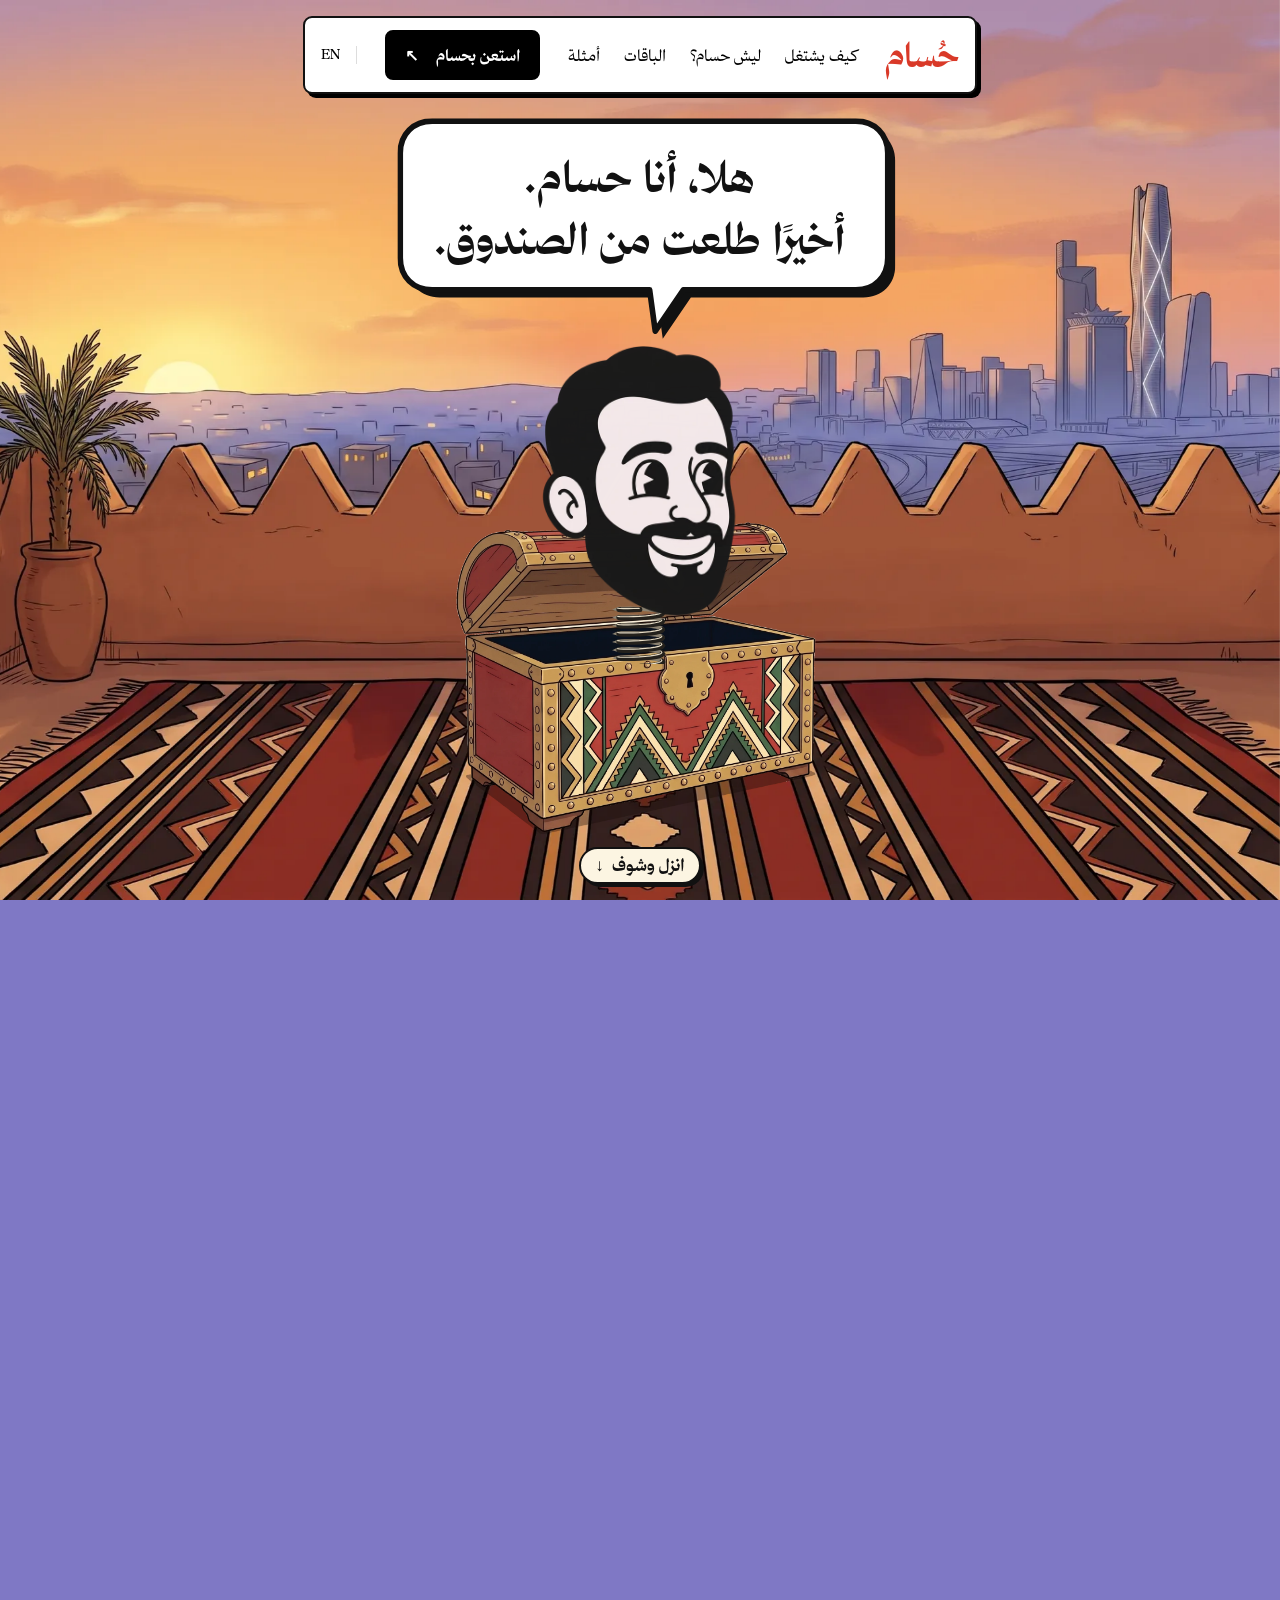
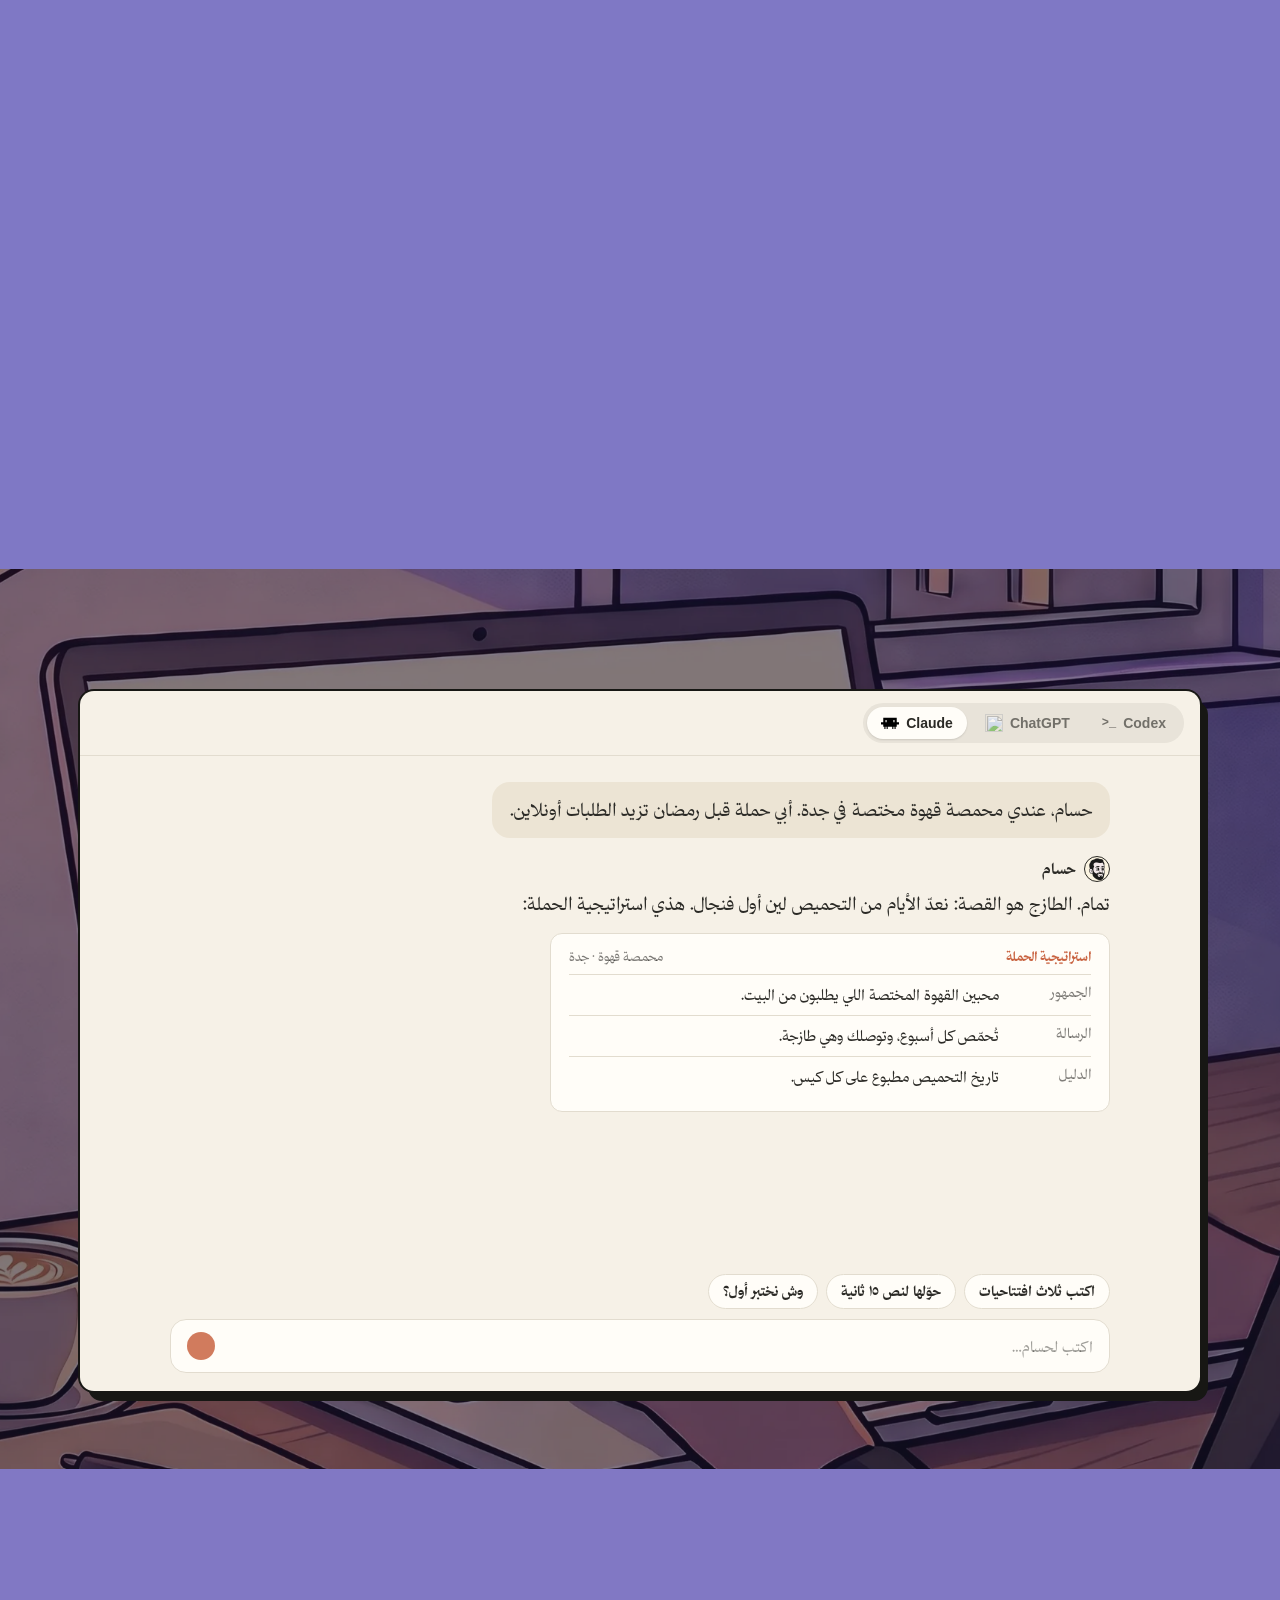
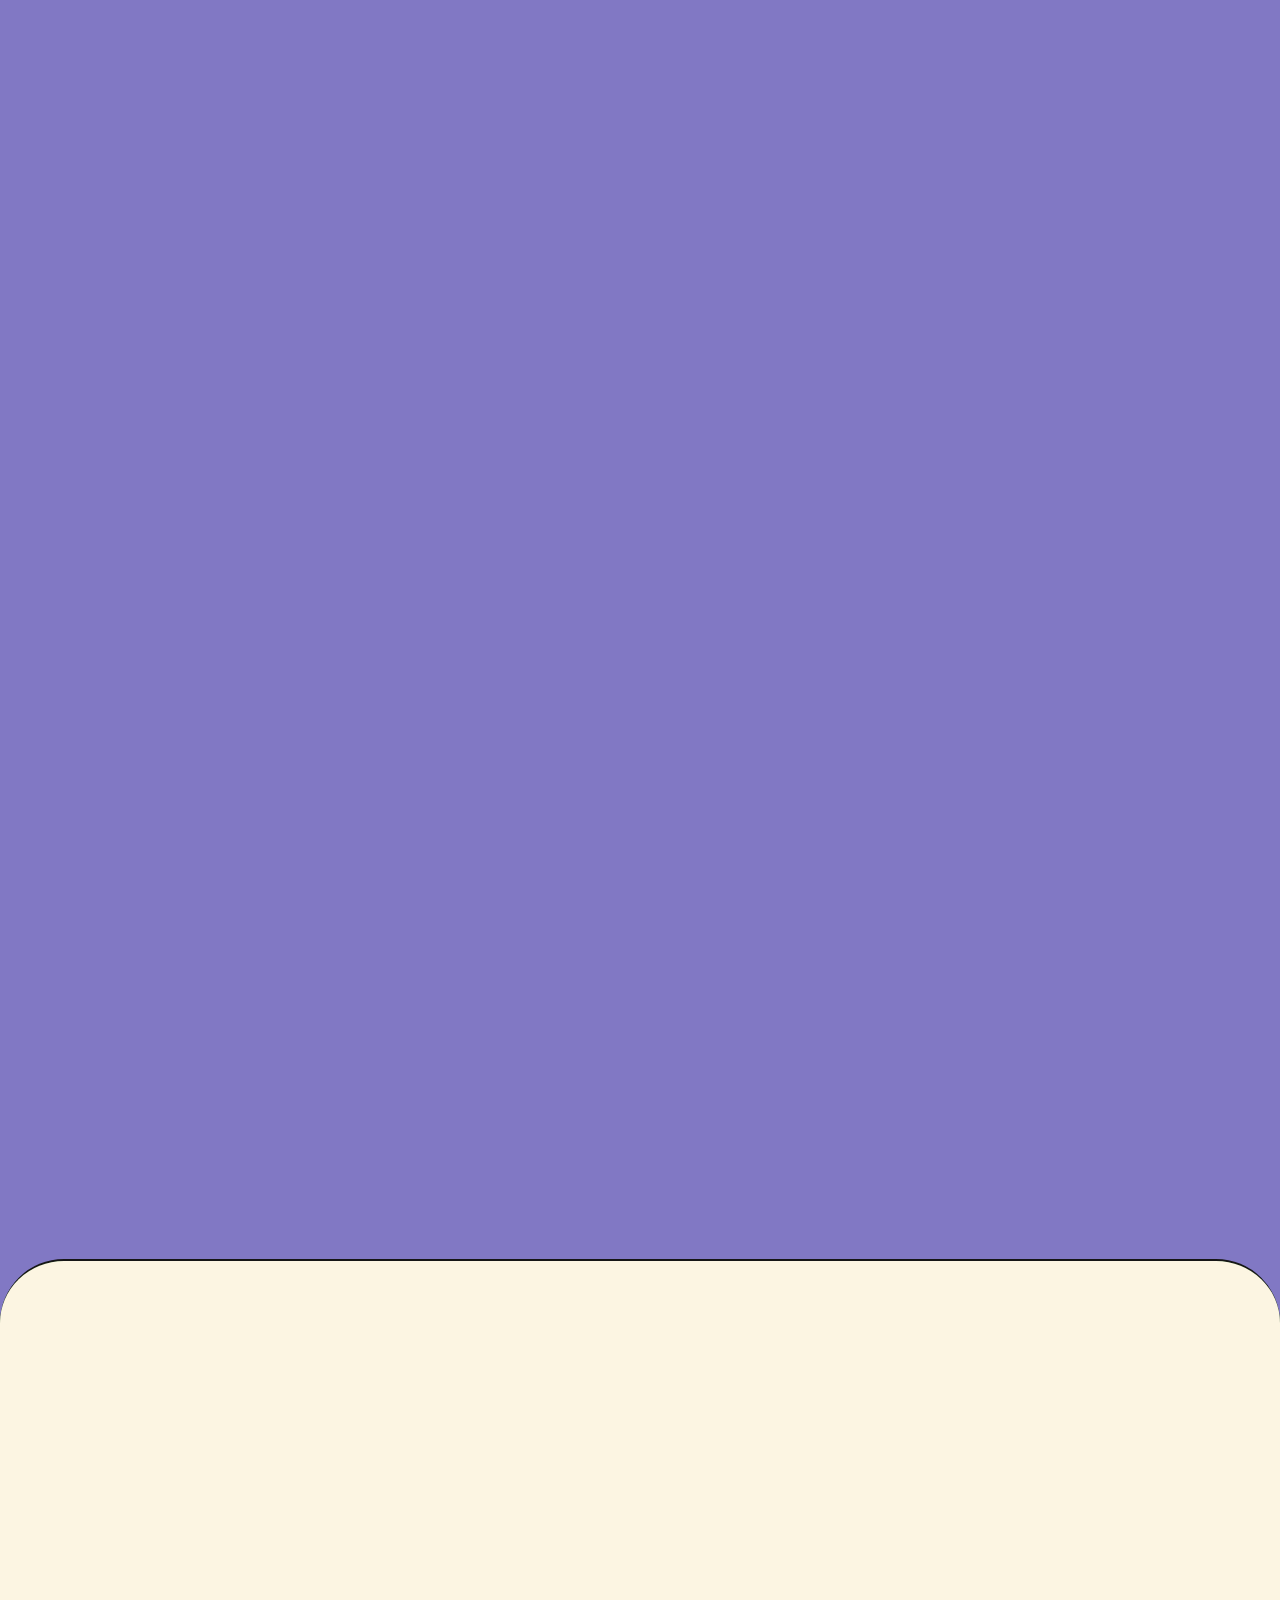
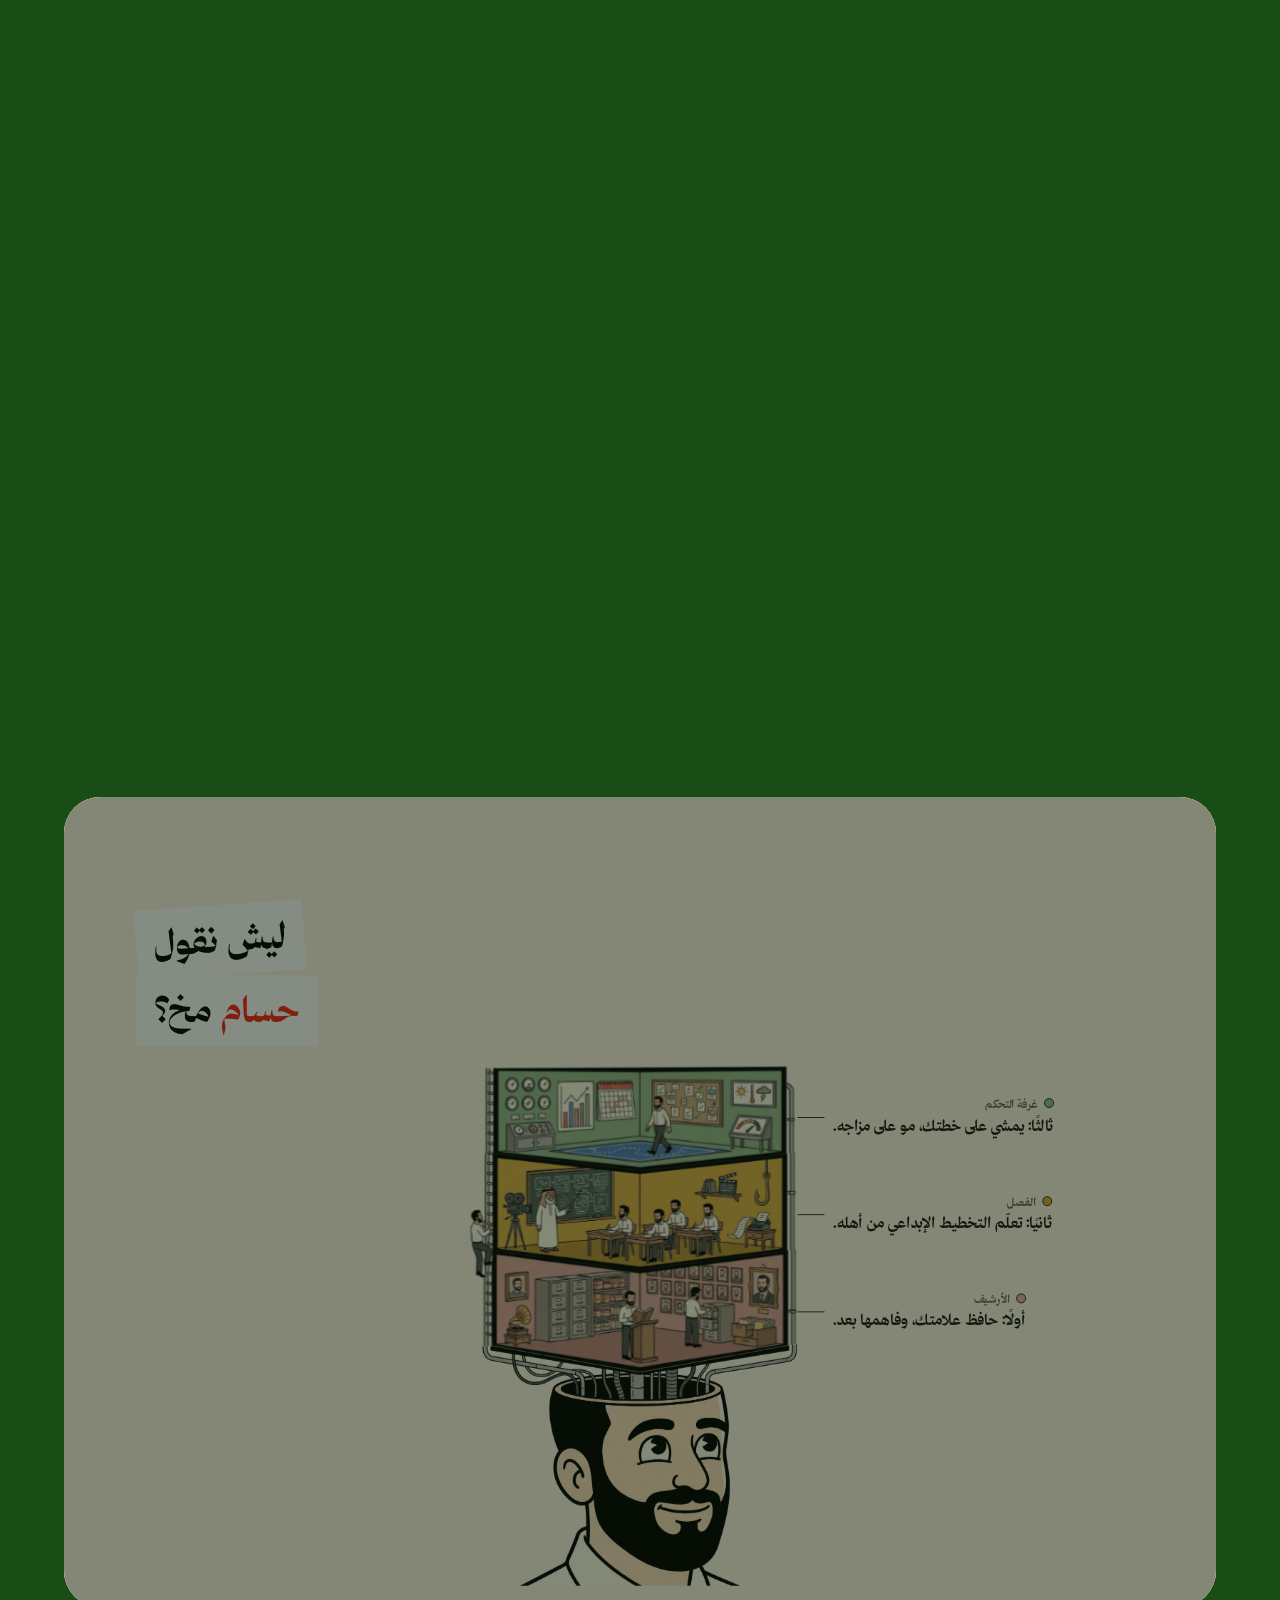
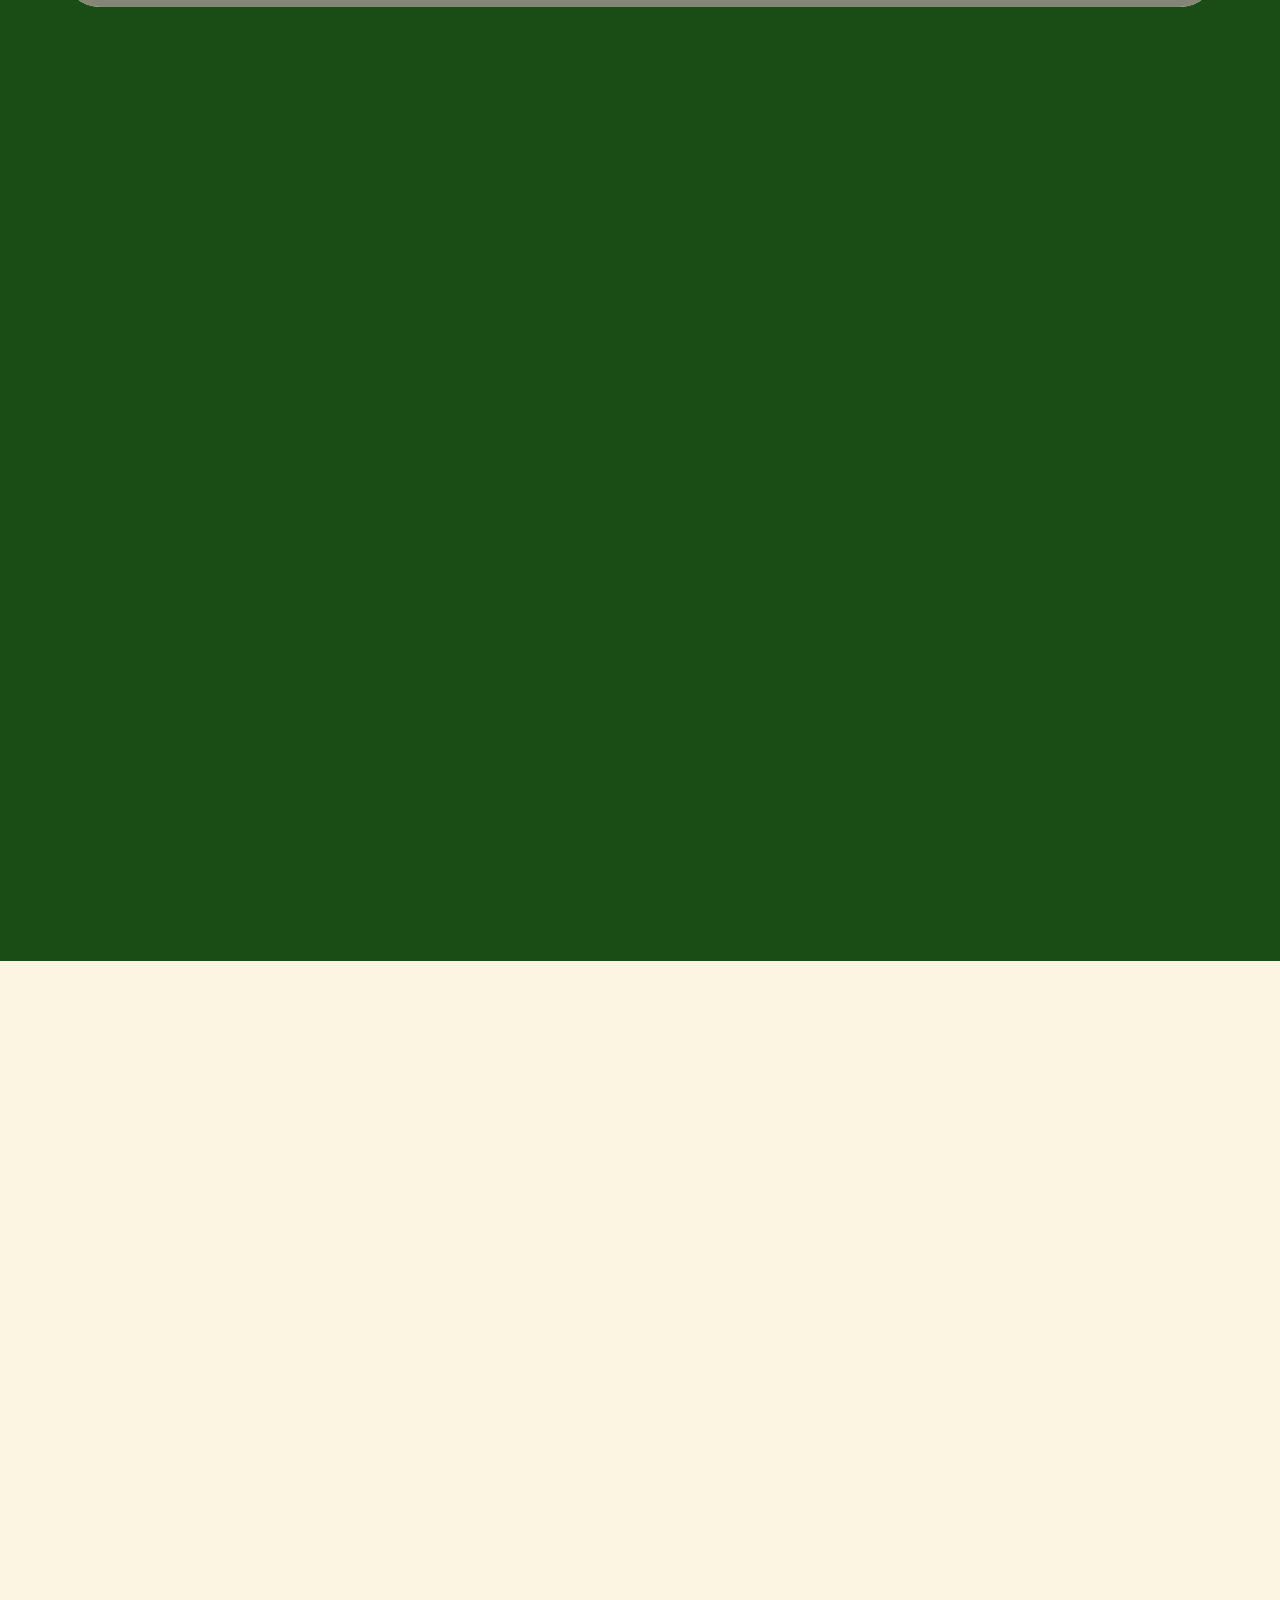
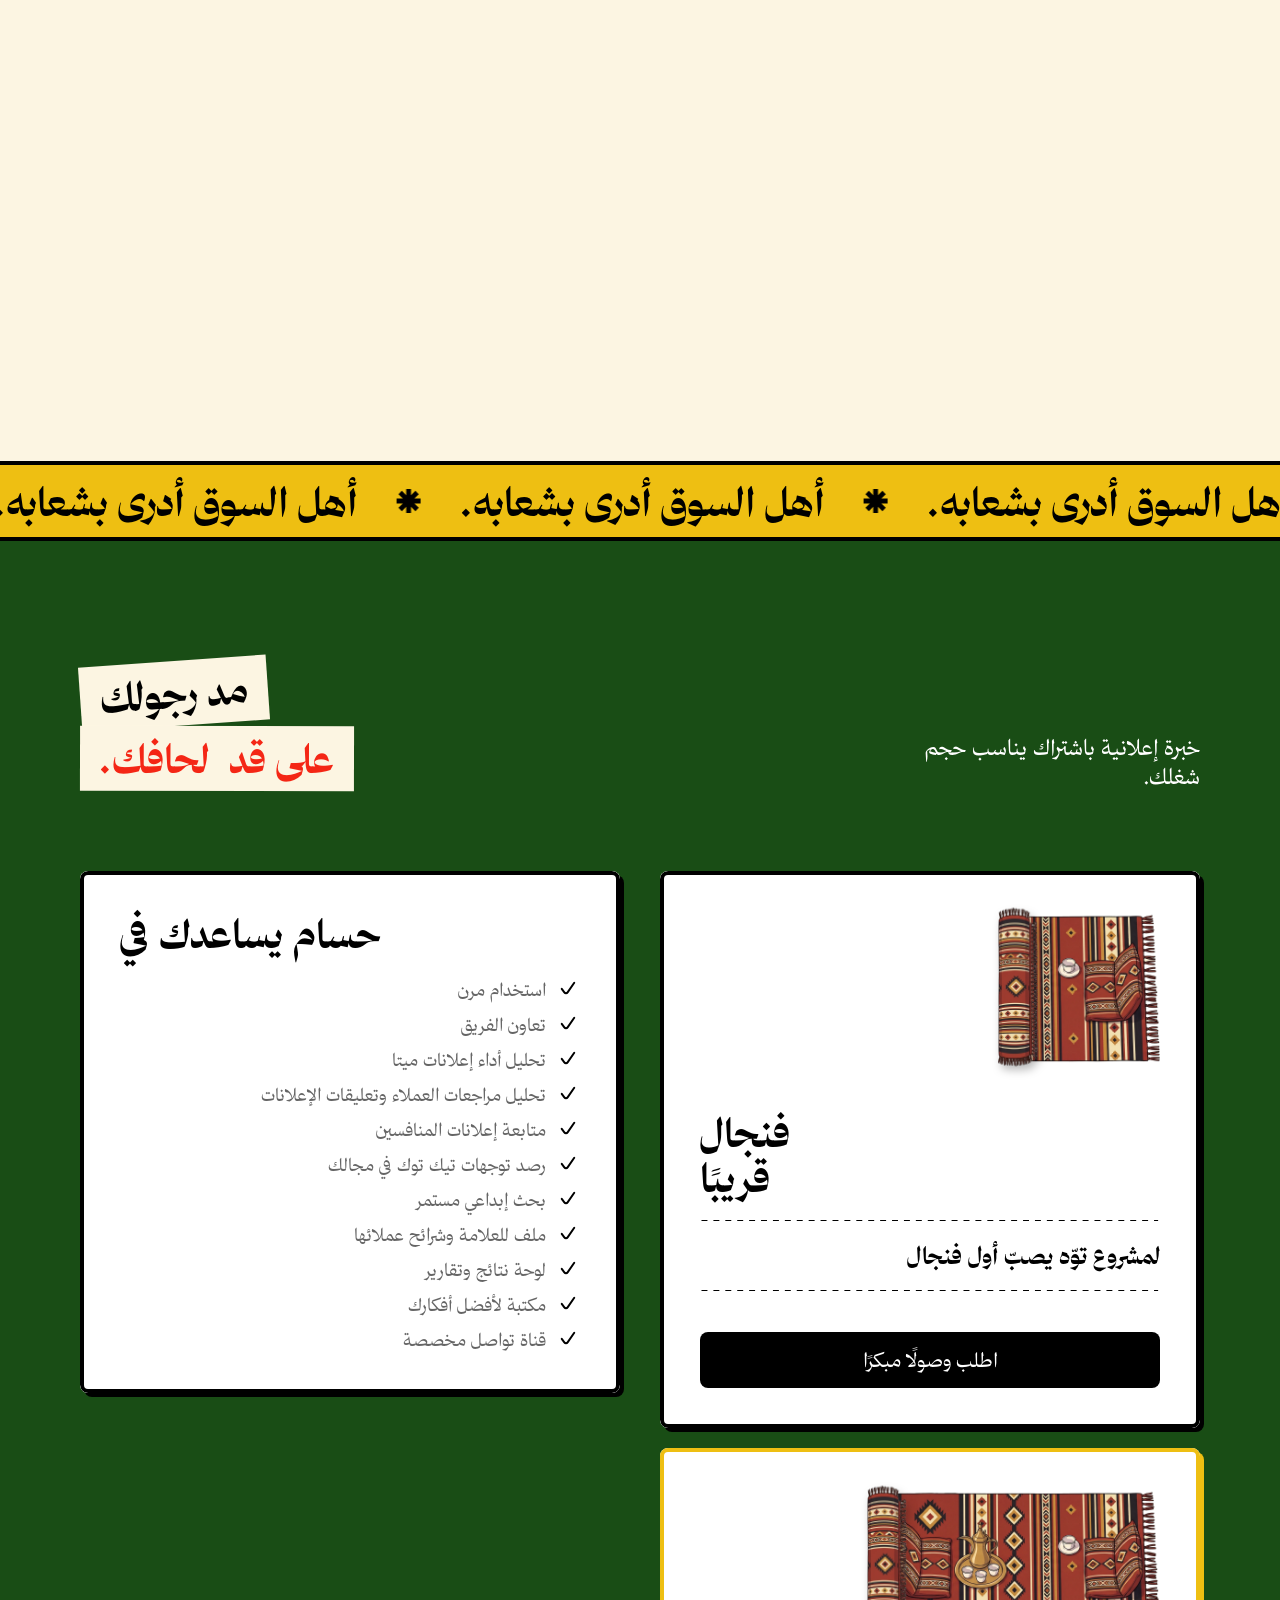
==== commit d4101a00: "Publish site Co-Authored-By: Claude Opus 5.5 <noreply@anthropic.com>" ====
--- a/index.html
+++ b/index.html
@@ -345,7 +345,7 @@
 
 
 
-<link rel="alternate" hreflang="ar" href="https://hirehussam.com/"><link rel="alternate" hreflang="en" href="https://hirehussam.com/en.html"><link rel="alternate" hreflang="x-default" href="https://hirehussam.com/"><link rel="stylesheet" href="/hussam.47a6925146.css"><link rel="stylesheet" href="/scroll-scenes.77f609448a.css"><script src="/hussam.216d4ca202.js" defer=""></script><script src="/scroll-scenes.fab628df5e.js" defer=""></script><script type="application/ld+json">{"@context":"https://schema.org","@type":"Organization","name":"حسام","url":"https://hirehussam.com/","logo":"https://hirehussam.com/assets/hussam-mascot-amr-preview.png","email":"hello@hirehussam.com","address":{"@type":"PostalAddress","streetAddress":"مكتب ٦٠١، الطابق السادس، برج فيجن، شارع الكيال، طريق الأمير سلطان","addressLocality":"جدة","postalCode":"23423","addressCountry":"SA"},"location":{"@type":"Place","hasMap":"https://www.google.com/maps/search/?api=1&query=Vision+Tower+Al+Kayyal+Street+Jeddah","geo":{"@type":"GeoCoordinates","latitude":21.5656682,"longitude":39.1433098}}}</script></head>
+<link rel="alternate" hreflang="ar" href="https://hirehussam.com/"><link rel="alternate" hreflang="en" href="https://hirehussam.com/en.html"><link rel="alternate" hreflang="x-default" href="https://hirehussam.com/"><link rel="stylesheet" href="/hussam.47a6925146.css"><link rel="stylesheet" href="/scroll-scenes.871791e529.css"><script src="/hussam.216d4ca202.js" defer=""></script><script src="/scroll-scenes.6c01158163.js" defer=""></script><script type="application/ld+json">{"@context":"https://schema.org","@type":"Organization","name":"حسام","url":"https://hirehussam.com/","logo":"https://hirehussam.com/assets/hussam-mascot-amr-preview.png","email":"hello@hirehussam.com","address":{"@type":"PostalAddress","streetAddress":"مكتب ٦٠١، الطابق السادس، برج فيجن، شارع الكيال، طريق الأمير سلطان","addressLocality":"جدة","postalCode":"23423","addressCountry":"SA"},"location":{"@type":"Place","hasMap":"https://www.google.com/maps/search/?api=1&query=Vision+Tower+Al+Kayyal+Street+Jeddah","geo":{"@type":"GeoCoordinates","latitude":21.5656682,"longitude":39.1433098}}}</script></head>
 <body>
 
 
@@ -411,7 +411,7 @@
                 <script type="framer/appear" id="__framer__appearAnimationsContent">{"1bkz34a":{"default":{"initial":{"opacity":1,"rotate":0,"rotateX":0,"rotateY":0,"scale":1,"skewX":0,"skewY":0,"x":0,"y":-150},"animate":{"opacity":1,"rotate":0,"rotateX":0,"rotateY":0,"scale":1,"skewX":0,"skewY":0,"transition":{"bounce":0.2,"delay":0.3,"duration":0.4,"type":"spring"},"x":0,"y":0}},"megebj":{"initial":{"opacity":1,"rotate":0,"rotateX":0,"rotateY":0,"scale":1,"skewX":0,"skewY":0,"x":0,"y":-150},"animate":{"opacity":1,"rotate":0,"rotateX":0,"rotateY":0,"scale":1,"skewX":0,"skewY":0,"transition":{"bounce":0.2,"delay":0.3,"duration":0.4,"type":"spring"},"x":0,"y":0}},"1cre0nw":{"initial":{"opacity":1,"rotate":0,"rotateX":0,"rotateY":0,"scale":1,"skewX":0,"skewY":0,"x":0,"y":-150},"animate":{"opacity":1,"rotate":0,"rotateX":0,"rotateY":0,"scale":1,"skewX":0,"skewY":0,"transition":{"bounce":0.2,"delay":0.3,"duration":0.4,"type":"spring"},"x":0,"y":0},"transformTemplate":"translateX(-50%) __Appear_Animation_Transform__"},"1j0avkn":{"initial":{"opacity":1,"rotate":0,"rotateX":0,"rotateY":0,"scale":1,"skewX":0,"skewY":0,"x":0,"y":-150},"animate":{"opacity":1,"rotate":0,"rotateX":0,"rotateY":0,"scale":1,"skewX":0,"skewY":0,"transition":{"bounce":0.2,"delay":0.3,"duration":0.4,"type":"spring"},"x":0,"y":0}}},"1e0mkwx":{"default":{"initial":{"opacity":0.001,"rotate":0,"rotateX":0,"rotateY":0,"scale":1,"skewX":0,"skewY":0,"x":0,"y":0},"animate":{"opacity":1,"rotate":0,"rotateX":0,"rotateY":0,"scale":1,"skewX":0,"skewY":0,"transition":{"bounce":0.2,"delay":3,"duration":0.4,"type":"spring"},"x":0,"y":0}}}}</script>
                 <script type="framer/appear" id="__framer__breakpoints">[{"hash":"9hacgm","mediaQuery":"(min-width: 1920px)"},{"hash":"72rtr7","mediaQuery":"(min-width: 1200px) and (max-width: 1919.98px)"},{"hash":"184hbzm","mediaQuery":"(min-width: 810px) and (max-width: 1199.98px)"},{"hash":"2f4n2s","mediaQuery":"(max-width: 809.98px)"},{"hash":"megebj","mediaQuery":"(min-width: 1920px)"},{"hash":"g9vswp","mediaQuery":"(min-width: 1200px) and (max-width: 1919.98px)"},{"hash":"1cre0nw","mediaQuery":"(min-width: 810px) and (max-width: 1199.98px)"},{"hash":"1j0avkn","mediaQuery":"(max-width: 809.98px)"}]</script><script data-framer-appear-animation="no-preference">(()=>{function c(i,o,s){if(window.__framer_disable_appear_effects_optimization__||typeof animator>"u")return;let e={detail:{bg:document.hidden}};requestAnimationFrame(()=>{let a="framer-appear-start";performance.mark(a,e),animator.animateAppearEffects(JSON.parse(window.__framer__appearAnimationsContent.text),(m,p,d)=>{let t=document.querySelector(m);if(t)for(let[r,f]of Object.entries(p))animator.startOptimizedAppearAnimation(t,r,f,d[r])},i,o,s&&window.matchMedia("(prefers-reduced-motion:reduce)").matches===!0,animator.getActiveVariantHash(JSON.parse(window.__framer__breakpoints.text)));let n="framer-appear-end";performance.mark(n,e),performance.measure("framer-appear",{start:a,end:n,detail:e.detail})})}return c})()("data-framer-appear-id","__Appear_Animation_Transform__",false)</script>
 	<script>typeof document<"u"&&(window.process={...window.process,env:{...window.process?.env,NODE_ENV:"production"}});</script>
-	<link rel="modulepreload" fetchpriority="low" href="/modules/ar-1eb7e2a338/rolldown-runtime.Dh6celcD.mjs"><link rel="modulepreload" fetchpriority="low" href="/modules/ar-1eb7e2a338/react.BKyTRiZ3.mjs"><link rel="modulepreload" fetchpriority="low" href="/modules/ar-1eb7e2a338/motion.CeL0KTzT.mjs"><link rel="modulepreload" fetchpriority="low" href="/modules/ar-1eb7e2a338/framer.C45F1F-I.mjs"><link rel="modulepreload" fetchpriority="low" href="/modules/ar-1eb7e2a338/Hr3jMU93X.CJRaN7hs.mjs"><link rel="modulepreload" fetchpriority="low" href="/modules/ar-1eb7e2a338/o2ahBMoPbOYT9inWCBMRO-Xu_tgSP1KYqIavj59VKsA.DfwMDDyJ.mjs"><link rel="modulepreload" fetchpriority="low" href="/modules/ar-1eb7e2a338/shared-lib.tBljkZT8.mjs"><link rel="modulepreload" fetchpriority="low" href="/modules/ar-1eb7e2a338/L86PoRWM1.CKY48CE2.mjs"><link rel="modulepreload" fetchpriority="low" href="/modules/ar-1eb7e2a338/Q3yH_PmhY.D65osx9H.mjs"><link rel="modulepreload" fetchpriority="low" href="/modules/ar-1eb7e2a338/n2_ec7XnYo97gfzeww_gq6BfyiKitQTV8RIUGvSKEco.DffujSM1.mjs"><script type="module" async="" data-framer-bundle="main" fetchpriority="low" src="/modules/ar-1eb7e2a338/script_main.B4reMTG2.mjs"></script><script type="framer/handover" id="__framer__handoverData">[{"0":1,"1":2},["Map"],["Map",3,4,5,6,7,8],"getSlugByRecordId|ApfYZ2aRD|default|ab_cMIxPy","terms-of-service","getSlugByRecordId|ApfYZ2aRD|default|B6mkavIbi","privacy-policy","getSlugByRecordId|ApfYZ2aRD|default|k7mr3UExk","data-deletion-request"]</script><div id="svg-templates" style="position: absolute; overflow: hidden; bottom: 0; left: 0; width: 0; height: 0; z-index: 0; contain: strict" aria-hidden="true">
+	<link rel="modulepreload" fetchpriority="low" href="/modules/ar-ffdf182067/rolldown-runtime.Dh6celcD.mjs"><link rel="modulepreload" fetchpriority="low" href="/modules/ar-ffdf182067/react.BKyTRiZ3.mjs"><link rel="modulepreload" fetchpriority="low" href="/modules/ar-ffdf182067/motion.CeL0KTzT.mjs"><link rel="modulepreload" fetchpriority="low" href="/modules/ar-ffdf182067/framer.C45F1F-I.mjs"><link rel="modulepreload" fetchpriority="low" href="/modules/ar-ffdf182067/Hr3jMU93X.CJRaN7hs.mjs"><link rel="modulepreload" fetchpriority="low" href="/modules/ar-ffdf182067/o2ahBMoPbOYT9inWCBMRO-Xu_tgSP1KYqIavj59VKsA.DfwMDDyJ.mjs"><link rel="modulepreload" fetchpriority="low" href="/modules/ar-ffdf182067/shared-lib.tBljkZT8.mjs"><link rel="modulepreload" fetchpriority="low" href="/modules/ar-ffdf182067/L86PoRWM1.CKY48CE2.mjs"><link rel="modulepreload" fetchpriority="low" href="/modules/ar-ffdf182067/Q3yH_PmhY.D65osx9H.mjs"><link rel="modulepreload" fetchpriority="low" href="/modules/ar-ffdf182067/n2_ec7XnYo97gfzeww_gq6BfyiKitQTV8RIUGvSKEco.DffujSM1.mjs"><script type="module" async="" data-framer-bundle="main" fetchpriority="low" src="/modules/ar-ffdf182067/script_main.B4reMTG2.mjs"></script><script type="framer/handover" id="__framer__handoverData">[{"0":1,"1":2},["Map"],["Map",3,4,5,6,7,8],"getSlugByRecordId|ApfYZ2aRD|default|ab_cMIxPy","terms-of-service","getSlugByRecordId|ApfYZ2aRD|default|B6mkavIbi","privacy-policy","getSlugByRecordId|ApfYZ2aRD|default|k7mr3UExk","data-deletion-request"]</script><div id="svg-templates" style="position: absolute; overflow: hidden; bottom: 0; left: 0; width: 0; height: 0; z-index: 0; contain: strict" aria-hidden="true">
 <svg width="309" height="3" viewBox="-1 -1 309 3" fill="none" id="svg-218939490_182">
 <line y1="0.5" x2="306.738" y2="0.5" stroke="black" stroke-dasharray="4 4"></line>
 </svg>
@@ -786,17 +786,17 @@
 </template><template id="hussam-palace-template"><div class="hussam-palace" data-stage="0">
 <div class="palace-figure">
  <div class="palace-art" aria-hidden="true">
-  <div class="palace-band" data-floor="0" style="--y0:.69767;--h:.30233;--z:34px"><div class="palace-slice"></div></div>
-  <div class="palace-band" data-floor="1" style="--y0:.54778;--h:.14989;--z:22px"><div class="palace-slice">
-   <svg class="palace-fx" viewBox="0 3015 3072 825"><g class="palace-voice"><path d="M700 3238A120 120 0 0 1 760 3360"></path><path d="M716 3176A190 190 0 0 1 812 3372"></path><path d="M728 3112A260 260 0 0 1 862 3384"></path></g></svg>
+  <div class="palace-band" data-floor="0" style="--y0:0.65500;--h:0.34500;--z:34px"><div class="palace-slice"></div></div>
+  <div class="palace-band" data-floor="1" style="--y0:0.51953;--h:0.17960;--z:22px"><div class="palace-slice">
+   <svg class="palace-fx" viewBox="0 2859.8 3072 988.6"><g class="palace-voice"><path d="M700 3238A120 120 0 0 1 760 3360"></path><path d="M716 3176A190 190 0 0 1 812 3372"></path><path d="M728 3112A260 260 0 0 1 862 3384"></path></g></svg>
   </div></div>
-  <div class="palace-band" data-floor="2" style="--y0:.40607;--h:.14171;--z:12px"><div class="palace-slice">
-   <svg class="palace-fx" viewBox="0 2235 3072 780"><filter id="palace-chalky" x="-10%" y="-10%" width="120%" height="120%"><feTurbulence type="fractalNoise" baseFrequency=".9" numOctaves="2" seed="4"></feTurbulence><feDisplacementMap in="SourceGraphic" scale="5"></feDisplacementMap></filter><path class="palace-chalk" d="M1246 2398C1338 2394 1352 2470 1334 2512C1310 2560 1176 2562 1152 2508C1128 2450 1170 2402 1262 2404" pathLength="1"></path><path class="palace-chalk palace-chalk-tick" d="M1352 2380L1376 2410L1424 2340" pathLength="1"></path></svg>
+  <div class="palace-band" data-floor="2" style="--y0:0.38052;--h:0.18417;--z:12px"><div class="palace-slice">
+   <svg class="palace-fx" viewBox="0 2094.5 3072 1013.8"><filter id="palace-chalky" x="-10%" y="-10%" width="120%" height="120%"><feTurbulence type="fractalNoise" baseFrequency=".9" numOctaves="2" seed="4"></feTurbulence><feDisplacementMap in="SourceGraphic" scale="5"></feDisplacementMap></filter><path class="palace-chalk" d="M1246 2398C1338 2394 1352 2470 1334 2512C1310 2560 1176 2562 1152 2508C1128 2450 1170 2402 1262 2404" pathLength="1"></path><path class="palace-chalk palace-chalk-tick" d="M1352 2380L1376 2410L1424 2340" pathLength="1"></path></svg>
   </div></div>
-  <div class="palace-band" data-floor="3" style="--y0:.26381;--h:.14226;--z:4px"><div class="palace-slice">
-   <svg class="palace-fx" viewBox="0 1452 3072 783"><path class="palace-route" d="M1150 2078C1230 2082 1300 2052 1372 2052S1520 2072 1592 2086S1760 2104 1812 2104S1960 2080 2100 2068"></path></svg>
+  <div class="palace-band" data-floor="3" style="--y0:0.25520;--h:0.15424;--z:4px"><div class="palace-slice">
+   <svg class="palace-fx" viewBox="0 1404.7 3072 849.0"><path class="palace-route" d="M1150 2078C1230 2082 1300 2052 1372 2052S1520 2072 1592 2086S1760 2104 1812 2104S1960 2080 2100 2068"></path></svg>
   </div></div>
-  <div class="palace-band" data-floor="4" style="--y0:0;--h:.26381;--z:-6px"><div class="palace-slice">
+  <div class="palace-band" data-floor="4" style="--y0:0.02283;--h:0.23846;--z:-6px"><div class="palace-slice">
 
   </div></div>
  </div>
--- a/scroll-scenes.871791e529.css
+++ b/scroll-scenes.871791e529.css
@@ -0,0 +1,293 @@
+
+#hero .framer-80ra3e { isolation:isolate;background:#fcf5e1!important; }
+#hero .framer-80ra3e>:not(.hussam-hero-scene) { visibility:hidden!important; }
+.hussam-hero-scene{position:absolute;inset:0;z-index:3;pointer-events:auto;display:flex;flex-direction:column;align-items:center;justify-content:flex-end;padding:96px 16px 16px;box-sizing:border-box;overflow:hidden;background:#fcf5e1}
+
+@media(max-aspect-ratio:3/4){.hussam-hero-scene{justify-content:center;padding:92px 16px 28px}.hussam-hero-scene .hero-stage{width:min(96vw,calc((100svh - 170px) * .75))}}
+
+.hero-backdrop{position:absolute;inset:0;width:100%;height:100%;object-fit:cover;object-position:50% 100%;pointer-events:none;user-select:none;will-change:transform}
+@media(max-aspect-ratio:3/4){.hero-backdrop{object-position:76% 100%}}
+.hussam-hero-scene .hero-stage{position:relative;width:min(92vw,calc((100svh - 150px) * .75))}
+.hussam-hero-scene .hero-art{display:block;width:100%;height:auto;overflow:visible}
+.hero-poke{position:absolute;left:29%;top:33%;width:44%;height:36%;padding:0;border:0;border-radius:50%;background:transparent;cursor:pointer;-webkit-tap-highlight-color:transparent}
+.hero-poke[hidden]{display:none}
+.hero-poke:focus-visible{outline:3px solid #d93928;outline-offset:4px}
+.hussam-hero-scene g{transform-box:view-box}
+.hero-push{transform-origin:353.03px 625.82px}
+.hero-rattle{transform-origin:300px 790px}
+.hero-spring{transform-origin:300px 609px}
+.hero-head{transform-origin:300px 560px}
+.hero-bubble,.hero-bubble-scroll{transform-origin:316px 254px}
+.hero-pop{transform-origin:310px 300px}
+.hero-line{font:700 46px ThmanyahDisplay,serif;fill:#111;text-anchor:middle;direction:rtl;unicode-bidi:plaintext}
+html.hussam-en .hero-line{direction:ltr}
+.hussam-hero-scene .hero-hint{position:relative;display:flex;gap:8px;align-items:center;margin:4px 0 0;padding:4px 14px 5px;border:2px solid #111;border-radius:999px;background:#fcf5e2;box-shadow:3px 3px 0 #111;font:700 17px/1.4 ThmanyahText,serif!important;color:#111}
+.hero-hint span{display:inline-block;animation:hero-hint 1.6s ease-in-out infinite}
+@keyframes hero-hint{50%{transform:translateY(5px)}}
+.hussam-hero-scene .hero-greeting{position:absolute;width:1px;height:1px;margin:0;overflow:hidden;clip-path:inset(50%);white-space:nowrap}
+
+.hero-zoom{position:absolute;inset:0;overflow:hidden;pointer-events:none}
+.hero-zoom img{position:absolute;left:0;top:0;width:calc(2752px / var(--raster,1));height:calc(1536px / var(--raster,1));max-width:none;transform-origin:0 0;opacity:0;will-change:transform,opacity}
+.hero-near{-webkit-mask:linear-gradient(90deg,#0000,#000 7%,#000 93%,#0000),linear-gradient(#0000,#000 7%,#000 93%,#0000);-webkit-mask-composite:source-in;mask:linear-gradient(90deg,#0000,#000 7%,#000 93%,#0000),linear-gradient(#0000,#000 7%,#000 93%,#0000);mask-composite:intersect}
+.hero-close{-webkit-mask:linear-gradient(90deg,#0000,#000 4%,#000 96%,#0000),linear-gradient(#0000,#000 4%,#000 96%,#0000);-webkit-mask-composite:source-in;mask:linear-gradient(90deg,#0000,#000 4%,#000 96%,#0000),linear-gradient(#0000,#000 4%,#000 96%,#0000);mask-composite:intersect}
+.hero-iris{position:absolute;inset:0;width:100%;height:100%;overflow:hidden;pointer-events:none;visibility:hidden}
+.hero-iris{isolation:isolate}
+
+.hero-swirl{position:absolute;inset:0;width:100%;height:100%;pointer-events:none;visibility:hidden}
+
+.hussam-hero-scene.has-swirl .hero-iris g{clip-path:none}
+.hussam-hero-scene.has-swirl .hero-light{display:none}
+.hussam-hero-scene.is-swirling :is(.hero-backdrop,.hero-stage,.hero-zoom){visibility:hidden}
+
+#problem{margin-top:90svh!important}
+@media(prefers-reduced-motion:reduce){#problem{margin-top:0!important}}
+.hussam-hero-scene[data-phase="open"] .hero-bob{transform-origin:300px 560px;animation:hero-bob 2.8s ease-in-out infinite}
+@keyframes hero-bob{50%{transform:translateY(-7px) rotate(1.5deg)}}
+@media(prefers-reduced-motion:reduce){.hussam-hero-scene *{animation:none!important}}
+#problem .framer-8030d2,
+#notification-section .framer-p19abz,
+#why-hussam .framer-15vw8k5 { isolation:isolate; }
+
+#problem { z-index:5!important; }
+#why-hussam .framer-15vw8k5 { background:#fcf5e2; }
+
+
+#problem .framer-j86v8i-container,
+#notification-section .framer-82ylnw-container,
+#why-hussam .framer-1k51bji-container,
+#why-hussam .framer-17pwh3m img { visibility:hidden!important; }
+
+.hussam-scroll-video { position:absolute;inset:0;z-index:2;display:block;width:100%;height:100%;object-fit:cover;object-position:center;pointer-events:none;opacity:0; }
+.hussam-scroll-video.is-ready { opacity:1; }
+#notification-section .framer-1h6lv5c { z-index:7; }
+#why-hussam .framer-1m26aub { z-index:8; }
+#why-hussam .framer-17pwh3m { z-index:9; }
+
+
+#maze img[src$="/hussam-face.webp"] { object-fit:contain!important; }
+
+
+#maze .framer-1dh53qr,#maze .framer-bo0zc2-container{visibility:hidden!important}
+.hussam-arcade{position:absolute;inset:0;z-index:15;display:flex;flex-direction:column;align-items:center;justify-content:center;gap:clamp(12px,2.2vh,24px);padding:92px 4vw 26px;background:#1f4b1c;color:#fcf5e2;container-type:size;overflow:hidden;box-sizing:border-box}
+.arcade-head{text-align:center;max-width:860px}
+.arcade-eyebrow{margin:0 0 6px;font:700 15px/1.4 ThmanyahText,serif;color:#f4ca50}
+.arcade-title{margin:0;font:700 clamp(30px,4vw,56px)/1.25 ThmanyahDisplay,serif;white-space:pre-line;color:#fcf5e2}
+.arcade-sub{margin:10px 0 0;font:400 18px/1.6 ThmanyahText,serif;color:#d6e4cc}
+.hussam-arcade [data-show]{display:none}
+.hussam-arcade[data-stage="old"] [data-show~="old"],.hussam-arcade[data-stage="verdict"] [data-show~="verdict"],.hussam-arcade[data-stage="new"] [data-show~="new"]{display:inline;animation:arcade-swap .5s cubic-bezier(.16,1,.3,1) both}
+@keyframes arcade-swap{from{opacity:0}to{opacity:1}}
+.arcade-board{position:relative;flex:none;width:min(940px,92vw,calc((100cqh - 330px) * 1.854));aspect-ratio:2000/1079;touch-action:manipulation;-webkit-tap-highlight-color:transparent}
+.arcade-board.is-playable{cursor:none}
+.arcade-art{position:absolute;inset:0;width:100%;height:100%;display:block;filter:drop-shadow(0 18px 16px rgba(0,0,0,.35));pointer-events:none;user-select:none;will-change:transform}
+.arcade-hole{position:absolute;pointer-events:none}
+.arcade-pop{position:absolute;inset:0}
+.arcade-item{position:absolute;display:block;max-width:none;transform:translateY(var(--hidden,200px));transform-origin:50% 100%;pointer-events:none;user-select:none;filter:drop-shadow(0 6px 4px rgba(0,0,0,.28))}
+.arcade-mallet{position:absolute;left:0;top:0;z-index:6;width:clamp(104px,18.5%,186px);height:auto;max-width:none;pointer-events:none;transform-origin:80% 90%;transform:rotate(10deg);opacity:0;transition:opacity .2s ease;filter:drop-shadow(7px 10px 6px rgba(0,0,0,.35));will-change:transform}
+.arcade-board.has-mallet .arcade-mallet.is-main{opacity:1}
+.arcade-mallet.is-echo{z-index:5;transition:none;filter:blur(2px) brightness(1.15)}
+.arcade-shadow{position:absolute;left:0;top:0;z-index:4;width:clamp(40px,7%,74px);aspect-ratio:2.4;border-radius:50%;background:radial-gradient(closest-side,rgba(0,0,0,.55),rgba(0,0,0,0));transform:translate(-50%,-50%) scale(.75);opacity:0;pointer-events:none}
+.arcade-board.has-mallet .arcade-shadow{opacity:.35}
+.arcade-fx{position:absolute;inset:0;z-index:5;width:100%;height:100%;overflow:visible;pointer-events:none}
+.arcade-swoosh{fill:none;stroke:#fcf5e2;stroke-width:5;stroke-linecap:round;stroke-dasharray:1;stroke-dashoffset:1;opacity:0}
+.arcade-burst{opacity:0;fill:none;stroke:#fcf5e2;stroke-width:6;stroke-linecap:round}
+.arcade-ring{stroke-width:3}
+.arcade-plate{position:absolute;left:70.5%;width:16.7%;top:89.6%;height:6.8%;margin:0;display:flex;align-items:center;justify-content:center;gap:.35em;font:700 clamp(9px,1.25vw,16px)/1 ThmanyahText,serif;color:#3a2a12;white-space:nowrap;pointer-events:none}
+.arcade-plate span{font-weight:400;opacity:.75}
+.arcade-hint{position:absolute;left:50%;top:0;z-index:5;margin:0;padding:6px 14px;border:2px solid #191916;border-radius:999px;background:#fcf5e2;color:#191916;font:700 15px/1.2 ThmanyahText,serif;white-space:nowrap;box-shadow:3px 3px 0 #191916;opacity:0;transform:translate(-50%,6px);pointer-events:none;transition:opacity .35s ease,transform .45s cubic-bezier(.16,1,.3,1)}
+.arcade-hint::after{content:"";position:absolute;left:50%;bottom:-9px;width:12px;height:12px;background:#fcf5e2;border-right:2px solid #191916;border-bottom:2px solid #191916;transform:translateX(-50%) rotate(45deg)}
+.hussam-arcade.is-hinting .arcade-hint{opacity:1;transform:translate(-50%,0)}
+.arcade-float{position:absolute;z-index:7;margin:0;font:700 clamp(15px,1.7vw,22px)/1 ThmanyahDisplay,serif;color:#ff9a7a;text-shadow:0 2px 0 #191916;pointer-events:none;white-space:nowrap;transform:translate(-50%,-50%)}
+.arcade-float.is-good{color:#f4ca50}
+.arcade-receipt{display:flex;flex-wrap:wrap;justify-content:center;gap:12px;opacity:0;transform:translateY(10px);transition:opacity .45s ease,transform .6s cubic-bezier(.16,1,.3,1);pointer-events:none}
+.hussam-arcade.is-solved .arcade-receipt{opacity:1;transform:none}
+.arcade-receipt p{margin:0;padding:8px 16px 10px;border:2px solid #191916;border-radius:10px;background:#fcf5e2;color:#191916;box-shadow:4px 4px 0 #191916;font:15px/1.5 ThmanyahText,serif;text-align:center}
+.arcade-receipt p+p{background:#f4ca50}
+.arcade-receipt span{display:block;font-size:12px;color:#5f5848}
+.arcade-receipt b{font:700 17px/1.4 ThmanyahDisplay,serif}
+@media(max-width:809px){.hussam-arcade{padding:84px 12px 18px;gap:12px}.arcade-title{font-size:28px}.arcade-sub{font-size:15px}.arcade-board{width:min(94vw,calc((100cqh - 300px) * 1.854))}.arcade-hint{font-size:12px;padding:4px 10px}.arcade-receipt p{padding:6px 10px 8px}.arcade-receipt b{font-size:14px}}
+@media(prefers-reduced-motion:reduce){.hussam-arcade [data-show]{animation:none!important}.arcade-receipt,.arcade-hint{transition:none}}
+
+
+#pricing .framer-gk5chv,#pricing .framer-1oddpza,#pricing .framer-gu1t5t,#pricing .framer-187nhgb,#pricing .framer-1cu2ofb,#pricing .framer-tkqv5y{height:auto!important}
+.majlis-strip{--shown:0;position:relative;flex:none;width:100%;aspect-ratio:2000/664;margin:0 0 6px;pointer-events:none}
+html.hussam-en .majlis-strip{transform:scaleX(-1)}
+.majlis-rug{position:absolute;inset:0;background:url('/assets/majlis/rug.webp') 0 0/100% 100% no-repeat;clip-path:inset(-4% 0 -4% calc(100% * (1 - var(--shown))))}
+.majlis-roll{position:absolute;top:50%;left:calc(100% * (1 - var(--shown)));height:104%;width:auto;max-width:none;transform:translate(-50%,-50%);opacity:var(--roll,1);filter:drop-shadow(3px 5px 4px rgba(0,0,0,.28))}
+
+
+.hussam-dallah-scene{position:absolute;inset:0;z-index:20;pointer-events:none;overflow:hidden}
+.dallah-art{position:absolute;left:50%;bottom:0;width:min(84vw,640px);height:auto;transform:translateX(-50%);overflow:visible}
+.dallah-art g,.dallah-art rect{transform-box:view-box}
+.dallah-rise{transform:translateY(640px)}
+.dallah-tilt{transform-origin:480px 380px}
+.dallah-stream{stroke-dasharray:1;stroke-dashoffset:1}
+.dallah-coffee{transform:translateY(56px)}
+.dallah-steam,.dallah-splash{opacity:0}
+
+.dallah-veil{position:absolute;inset:0;opacity:0;background:linear-gradient(to bottom,rgba(25,77,21,0) 0,rgba(25,77,21,0) 34%,#194d15 47%)}
+.dallah-flood{position:absolute;left:-10%;top:0;width:120%;height:calc(100% + 120px);transform:translateY(120%);background-repeat:repeat-x,no-repeat;background-size:600px 90px,100% 100%;background-position:0 0,0 88px;animation:dallah-drift 7s linear infinite}
+.dallah-flood-gold{background-image:url("data:image/svg+xml,%3Csvg xmlns='http://www.w3.org/2000/svg' viewBox='0 0 600 90' preserveAspectRatio='none'%3E%3Cpath d='M0 45C100 0 200 0 300 45S500 90 600 45V90H0z' fill='%23efc10b'/%3E%3Cpath d='M0 45C100 0 200 0 300 45S500 90 600 45' fill='none' stroke='%23111' stroke-width='6'/%3E%3C/svg%3E"),linear-gradient(#efc10b,#efc10b)}
+.dallah-flood-cream{animation-duration:9s;animation-direction:reverse;background-image:url("data:image/svg+xml,%3Csvg xmlns='http://www.w3.org/2000/svg' viewBox='0 0 600 90' preserveAspectRatio='none'%3E%3Cpath d='M0 45C100 0 200 0 300 45S500 90 600 45V90H0z' fill='%23fcf5e2'/%3E%3Cpath d='M0 45C100 0 200 0 300 45S500 90 600 45' fill='none' stroke='%23111' stroke-width='6'/%3E%3C/svg%3E"),linear-gradient(#fcf5e2,#fcf5e2)}
+@keyframes dallah-drift{to{background-position:600px 0,0 88px}}
+@media(prefers-reduced-motion:reduce){.dallah-flood{animation:none}}
+
+@media(max-width:809px){
+  #notification-section .hussam-scroll-video { object-position:37% center; }
+  #notification-section .framer-p19abz { background-position:37% center; }
+  .hussam-hero-scene{padding-top:92px}
+}
+
+@media (prefers-reduced-motion:reduce) {
+  .hussam-scroll-video { display:none; }
+}
+
+
+#why-hussam .framer-9yetgy-container,#why-hussam .framer-17pwh3m{visibility:hidden!important}
+.hussam-palace{--fh:min(calc(100cqh - 136px),940px);--fw:calc(var(--fh) * .5581);position:absolute;inset:0;z-index:2;overflow:hidden;background:#fcf5e2;container-type:size}
+.palace-figure{position:absolute;left:50%;top:calc(50% + 36px);height:var(--fh);width:var(--fw);margin:0;transform:translate(-50%,-50%);perspective:1600px}
+.palace-art{position:absolute;inset:0;transform-style:preserve-3d;will-change:transform;pointer-events:none}
+
+.palace-art::before{content:"";position:absolute;inset:0;background:url('/assets/palace/ink.webp') 0 0/100% 100% no-repeat;opacity:.2;transition:opacity .8s ease;pointer-events:none}
+.hussam-palace.is-complete .palace-art::before{opacity:0}
+.palace-band{position:absolute;left:0;width:100%;top:calc(var(--y0) * 100%);height:calc(var(--h) * 100%);transform:translateZ(var(--z));visibility:hidden;pointer-events:none}
+.palace-band[data-floor="0"],.palace-band.is-placed{visibility:visible}
+.palace-band.is-placed{pointer-events:auto;cursor:pointer}
+
+.palace-slice{position:absolute;inset:0;background:0 0/100% 100% no-repeat;transform-origin:50% 100%;transition:translate .5s cubic-bezier(.2,.8,.2,1),filter .5s ease}
+.palace-band[data-floor="0"] .palace-slice{background-image:url('/assets/palace/floor-0.webp')}.palace-band[data-floor="1"] .palace-slice{background-image:url('/assets/palace/floor-1.webp')}.palace-band[data-floor="2"] .palace-slice{background-image:url('/assets/palace/floor-2.webp')}.palace-band[data-floor="3"] .palace-slice{background-image:url('/assets/palace/floor-3.webp')}.palace-band[data-floor="4"] .palace-slice{background-image:url('/assets/palace/floor-4.webp')}
+
+#why-hussam [data-framer-name="Text"],#why-hussam [data-framer-name="Text"] *{pointer-events:none}
+
+.palace-band.is-lifted .palace-slice{translate:0 calc(var(--fh) * -.045);filter:drop-shadow(0 10px 6px rgba(25,25,22,.22))}
+.palace-band.is-raised .palace-slice{translate:0 calc(var(--fh) * -.016);filter:drop-shadow(0 8px 6px rgba(25,25,22,.2))}
+.palace-fx{position:absolute;inset:0;width:100%;height:100%;overflow:visible;pointer-events:none}
+.palace-voice path{fill:none;stroke:#171714;stroke-width:8;stroke-linecap:round;opacity:0}
+.palace-band.is-hot .palace-voice path{animation:palace-voice 1.15s ease-out infinite}
+.palace-band.is-hot .palace-voice path:nth-child(2){animation-delay:.17s}.palace-band.is-hot .palace-voice path:nth-child(3){animation-delay:.34s}
+@keyframes palace-voice{0%{opacity:0}18%{opacity:.85}70%,100%{opacity:0}}
+.palace-chalk{fill:none;stroke:#f3efe2;stroke-width:8;stroke-linecap:round;stroke-linejoin:round;stroke-dasharray:1;stroke-dashoffset:1;filter:url(#palace-chalky);transition:stroke-dashoffset .5s cubic-bezier(.65,0,.35,1)}
+.palace-band.is-hot .palace-chalk{stroke-dashoffset:0;transition-duration:.65s}
+.palace-band.is-hot .palace-chalk-tick{transition-delay:.6s;transition-duration:.25s}
+.palace-route{fill:none;stroke:#f4ca50;stroke-width:14;stroke-linecap:round;stroke-dasharray:26 22;opacity:0;transition:opacity .3s}
+.palace-band.is-hot .palace-route{opacity:1;animation:palace-march .9s linear infinite}
+@keyframes palace-march{to{stroke-dashoffset:-48}}
+
+.palace-captions{position:absolute;top:calc(50cqh + 36px - var(--fh) / 2);height:var(--fh);left:calc(50cqw + var(--fw) * .405);width:min(calc(50cqw - var(--fw) * .405 - 32px),420px);margin:0;padding:0;list-style:none;pointer-events:none;z-index:3}
+.palace-captions li{position:absolute;left:0;top:calc(var(--y) * 100%);transform:translateY(-50%);pointer-events:auto}
+.palace-captions button{all:unset;box-sizing:border-box;display:block;position:relative;width:max-content;max-width:min(calc(50cqw - var(--fw) * .405 - 32px),420px);padding:6px 0 6px 42px;color:#191916;font:700 17px/1.55 ThmanyahText,serif;text-align:start;cursor:pointer;opacity:0;transform:translateX(-8px);transition:opacity .45s ease .35s,transform .7s cubic-bezier(.16,1,.3,1) .35s,color .3s}
+.palace-captions button::before{content:"";position:absolute;left:2px;top:50%;width:30px;border-top:1.5px solid #191916;transform:scaleX(0);transform-origin:left;transition:transform .45s cubic-bezier(.65,0,.35,1),width .3s}
+.palace-captions li.is-shown button{opacity:1;transform:none}
+.palace-captions li.is-shown button::before{transform:scaleX(1)}
+.palace-captions li.is-hot button::before{width:36px}
+.palace-captions button:focus-visible{outline:2px solid #d94531;outline-offset:4px;border-radius:4px}
+.palace-captions li:nth-child(1){--room:#eaaaa2}.palace-captions li:nth-child(2){--room:#d9aa2b}.palace-captions li:nth-child(3){--room:#8fbf8a}.palace-captions li:nth-child(4){--room:#8178c4}
+.palace-room{display:block;margin-bottom:1px;font:700 12.5px/1.4 ThmanyahText,serif;color:#6f6658}
+.palace-room::before{content:"";display:inline-block;width:9px;height:9px;margin-inline-end:7px;border:1.5px solid #191916;border-radius:50%;background:var(--room);vertical-align:0;transition:transform .3s}
+.palace-captions li.is-hot .palace-room::before{transform:scale(1.35)}
+html.hussam-ar .palace-captions{direction:rtl}
+html.hussam-en .palace-captions button{font-size:15.5px}
+html.hussam-en .palace-room{font-size:11px;line-height:1.6;text-transform:uppercase;letter-spacing:.12em}
+
+@media (max-width:1023px),(orientation:portrait){
+ .hussam-palace{--fh:min(calc(100cqh - 262px - 150px),760px)}
+ .palace-figure{top:252px;transform:translateX(-50%)}
+ .palace-captions{top:auto;bottom:max(16px,env(safe-area-inset-bottom));left:16px;right:16px;width:auto;height:auto;display:grid}
+ .palace-captions li{position:static;grid-area:1/1;transform:none}
+ .palace-captions button,.palace-captions li.is-shown button{width:auto;max-width:none;padding:12px 18px 14px;border:2px solid #191916;border-radius:10px;background:#fcf5e2;box-shadow:5px 5px 0 #191916;font-size:17px;text-align:center;opacity:0;transform:translateY(10px);transition:opacity .2s ease-in,transform .2s ease-in}
+ .palace-captions li.is-current button{opacity:1;transform:none;transition:opacity .36s cubic-bezier(.16,1,.3,1) .08s,transform .5s cubic-bezier(.16,1,.3,1) .08s}
+ 
+ .palace-captions:has(li.is-hot) li.is-current:not(.is-hot) button{opacity:0;transform:translateY(10px);transition:opacity .2s ease-in,transform .2s ease-in}
+ .palace-captions li.is-hot button{opacity:1;transform:none;transition:opacity .36s cubic-bezier(.16,1,.3,1) .08s,transform .5s cubic-bezier(.16,1,.3,1) .08s}
+ .palace-captions button::before{display:none}
+}
+@media(prefers-reduced-motion:reduce){.palace-captions button,.palace-captions button::before,.palace-slice{transition:none!important}.hussam-palace *{animation:none!important}}
+
+
+#cta{position:relative;height:auto!important;min-height:0!important;padding:0 max(24px,5vw)!important;border-radius:clamp(36px,5vw,72px) clamp(36px,5vw,72px) 0 0}
+#cta>.framer-1m5j7dc,#cta~.framer-1t824r9{display:none!important}
+html.hussam-ar .hussam-cta{direction:rtl}
+.hussam-cta{display:grid;grid-template-columns:minmax(0,1.05fr) minmax(0,.95fr);align-items:center;gap:clamp(32px,5vw,80px);width:100%;max-width:1160px;margin:0 auto;padding:clamp(96px,12vh,130px) 0 clamp(80px,10vh,110px);box-sizing:border-box;color:#fcf5e2}
+.cta-title{display:flex;flex-direction:column;align-items:flex-start;gap:22px;margin:0 0 34px}
+.cta-title span{display:inline-block;padding:.04em .32em .1em;background:#fcf5e2;border:3px solid #111;border-radius:6px;box-shadow:6px 6px 0 #111;font:700 clamp(40px,4.6vw,70px)/1.22 ThmanyahDisplay,serif;color:#111;white-space:nowrap}
+.cta-ask{transform:rotate(-3deg)}
+.cta-done{color:#d93928!important;transform:rotate(2deg);margin-inline-start:clamp(18px,4vw,64px)}
+.hussam-cta:not(.is-rung) .cta-done{opacity:0}
+.cta-list{margin:0;padding:0;list-style:none}
+.cta-list li,.cta-all{font:400 clamp(19px,1.7vw,23px)/1.75 ThmanyahText,serif!important;color:#fcf5e2!important;margin:0!important}
+.cta-all{font-weight:700!important;margin-top:6px!important;color:#f3c915!important}
+.hussam-cta .hussam-closing-action{position:static;transform:none;margin-top:30px;min-width:235px;background:#f3c915;color:#111;box-shadow:5px 5px 0 #111;font-size:25px!important;font-weight:700!important}
+.hussam-cta .hussam-closing-action:hover{background:#fff8e8;box-shadow:3px 3px 0 #111}
+.cta-desk{display:grid;justify-items:center;gap:18px}
+.cta-bell{position:relative;display:block;width:min(100%,440px);aspect-ratio:790/738;margin:0;padding:0;border:0;background:none;cursor:pointer;-webkit-tap-highlight-color:transparent}
+.cta-bell::before{content:"";position:absolute;left:10%;right:10%;bottom:-3%;height:11%;border-radius:50%;background:radial-gradient(closest-side,#0b1f0999,#0b1f0900)}
+.cta-bell:focus-visible{outline:3px solid #f3c915;outline-offset:8px;border-radius:28px}
+.cta-body{position:absolute;inset:0;transform-origin:50% 96%}
+.cta-body img{position:absolute;inset:0;width:100%;height:100%;display:block}
+.cta-knob{transition:transform .25s cubic-bezier(.3,1.4,.5,1)}
+.cta-bell:hover .cta-knob{transform:translateY(-1.4%)}
+.cta-waves{position:absolute;inset:0;width:100%;height:100%;overflow:visible;pointer-events:none}
+.cta-wave{opacity:0;fill:none;stroke:#f3c915;stroke-width:11;stroke-linecap:round;transform-box:view-box;transform-origin:395px 230px}
+.cta-hint{margin:0;font:700 18px/1.4 ThmanyahText,serif;color:#fcf5e2;opacity:.85}
+.cta-hint span{display:inline-block;animation:hero-hint 1.6s ease-in-out infinite}
+@media(max-width:809px){.hussam-cta{grid-template-columns:minmax(0,1fr);gap:26px;padding:96px 0 70px}.cta-copy{display:contents}.cta-title{order:1;margin:0;align-items:center;gap:16px}.cta-title span{font-size:clamp(32px,10vw,42px);white-space:normal}html.hussam-en .cta-title span{font-size:clamp(28px,8.2vw,42px)}.cta-done{margin-inline-start:0}.cta-desk{order:2}.cta-bell{width:min(76vw,300px)}.cta-list{order:3;text-align:center}.cta-all{order:4;text-align:center;margin-top:-14px!important}.hussam-cta .hussam-closing-action{order:5;justify-self:center;margin-top:4px}}
+@media(prefers-reduced-motion:reduce){.cta-hint span{animation:none}.cta-knob{transition:none}}
+
+
+#problem .framer-8030d2{background:transparent}
+
+#notification-section .framer-1h6lv5c{visibility:hidden!important}
+#notification-section .framer-p19abz{background:#f8f2e2}
+#problem{height:180vh!important;min-height:1100px!important}
+#notification-section{height:120vh!important;min-height:850px!important}
+#problem,#notification-section{height:0!important;min-height:0!important;overflow:hidden!important}
+#problem .framer-8030d2,#notification-section>*{display:none!important}
+#how-it-works{height:auto!important;min-height:0!important;display:block!important;background:#4c6971!important;padding:65px max(16px,4vw) 60px!important;overflow:visible!important}
+#how-it-works>:not(.hussam-product-demo){display:none!important}
+.hussam-product-demo{position:relative;width:100%;z-index:12}
+@media(max-width:809px){#how-it-works{padding:50px 16px 45px!important}}
+
+
+#hero.has-completed-wipe .framer-80ra3e,#hero.has-completed-wipe .hussam-hero-scene{background:#4c6971!important}
+@media(prefers-reduced-motion:reduce){#how-it-works{background:#4c6971!important}}
+
+#how-it-works{position:relative!important;z-index:6!important;opacity:1!important;transition:none!important}
+
+
+#hero{z-index:8!important}
+#hero.has-completed-wipe{z-index:4!important}
+#how-it-works{margin-top:-100svh!important;padding-top:0!important;padding-bottom:0!important;scroll-margin-top:-100svh}
+@media(max-width:809px){#how-it-works{padding-top:0!important;padding-bottom:0!important}}
+
+#maze{border-radius:clamp(36px,5vw,72px) clamp(36px,5vw,72px) 0 0}
+@media(prefers-reduced-motion:reduce){#how-it-works{padding-top:100svh!important}}
+
+
+#testimonial [data-framer-name="Details"]{display:none!important}
+
+
+.framer-e2Sry .framer-wphw6w-container,.framer-e2Sry[data-framer-name="Phone"] .framer-1wem7ug{display:none!important}
+footer.framer-e2Sry{--riyadh-h:clamp(340px,42.4vw,640px);padding-bottom:calc(var(--riyadh-h) + 24px)!important;min-height:0!important}
+.hussam-office .hussam-office-team{margin-top:14px!important;opacity:.85}
+.hussam-riyadh{position:absolute;left:0;right:0;bottom:0;height:var(--riyadh-h);overflow:hidden;-webkit-tap-highlight-color:transparent}
+.hussam-riyadh::before{content:"";position:absolute;inset:0 0 auto;height:26%;z-index:2;background:linear-gradient(#000,#0000);pointer-events:none}
+.riyadh-frame{position:absolute;left:50%;bottom:0;height:100%;aspect-ratio:2400/1018;min-width:100%;transform:translateX(-50%)}
+.riyadh-frame img{position:absolute;display:block;max-width:none;user-select:none;pointer-events:none;-webkit-user-drag:none}
+.riyadh-scene{inset:0;width:100%;height:100%}
+.riyadh-traffic{left:0;top:49.26%;width:100%;height:50.76%;mix-blend-mode:screen;opacity:.85}
+.riyadh-traffic.is-white{-webkit-mask:linear-gradient(96deg,#0005 0 52%,#000 90%,#0005 92%) 0 0/300px 100% repeat-x;mask:linear-gradient(96deg,#0005 0 52%,#000 90%,#0005 92%) 0 0/300px 100% repeat-x}
+.riyadh-traffic.is-red{-webkit-mask:linear-gradient(84deg,#0005 8%,#000 10%,#0005 48% 100%) 0 0/260px 100% repeat-x;mask:linear-gradient(84deg,#0005 8%,#000 10%,#0005 48% 100%) 0 0/260px 100% repeat-x}
+.hussam-riyadh.is-on .riyadh-traffic.is-white{animation:traffic-ahead 1.7s linear infinite}
+.hussam-riyadh.is-on .riyadh-traffic.is-red{animation:traffic-back 2.1s linear infinite}
+@keyframes traffic-ahead{to{-webkit-mask-position:300px 0;mask-position:300px 0}}
+@keyframes traffic-back{to{-webkit-mask-position:-260px 0;mask-position:-260px 0}}
+@media(max-width:809px){footer.framer-e2Sry{--riyadh-h:360px}}
+@media(prefers-reduced-motion:reduce){.riyadh-traffic{animation:none!important;-webkit-mask:none;mask:none;opacity:.7}}
+
+
+html.has-stack #brain-5{margin-bottom:100vh!important}
+html.has-stack #maze ~ .framer-v2ymw8,html.has-stack .framer-v2ymw8{margin-top:-100vh!important;position:relative;z-index:8!important}
+html.has-stack #pricing{position:relative;z-index:8!important}
+#why-hussam .framer-15vw8k5{transform-origin:50% 40%}
+.stack-shade{position:absolute;inset:0;z-index:30;background:#0d1a0b;opacity:0;pointer-events:none}
+
+@media(max-width:600px){.majlis-rug{background-image:url('/assets/majlis/rug-1000.webp')}}
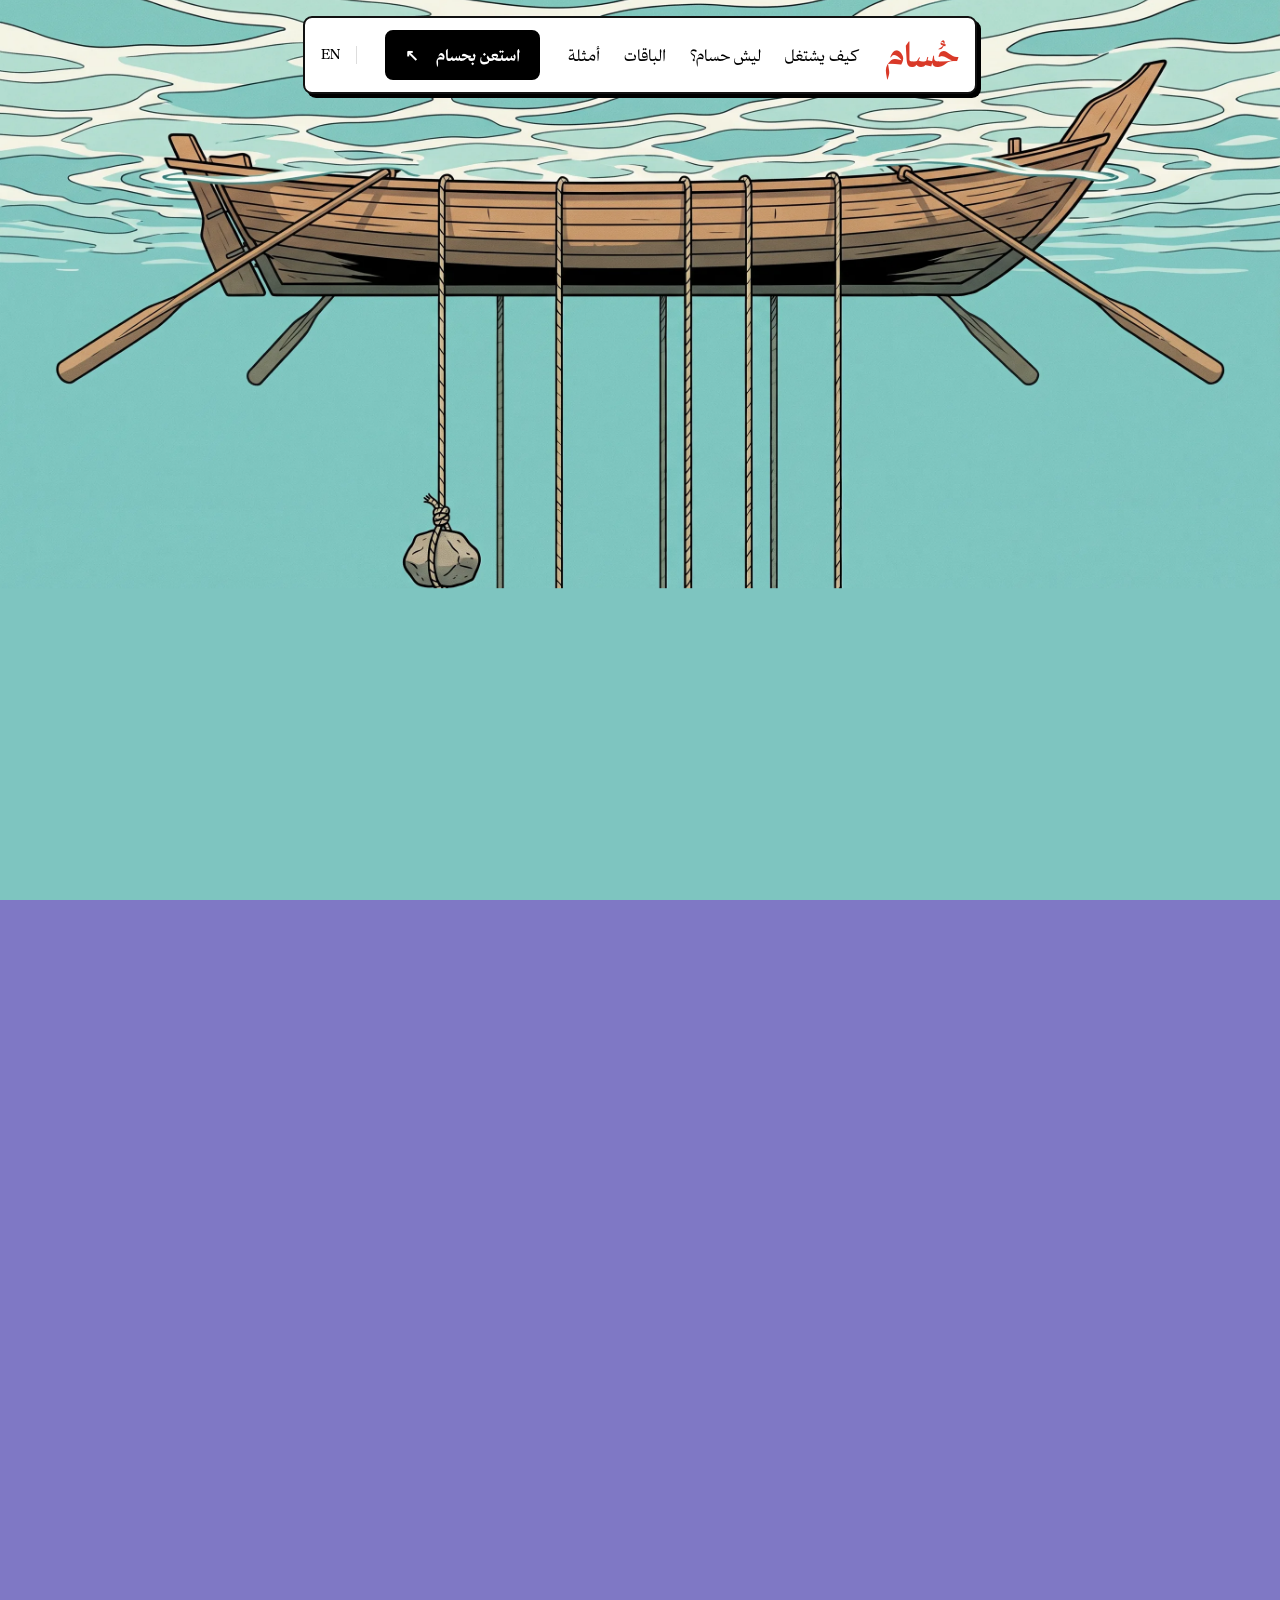
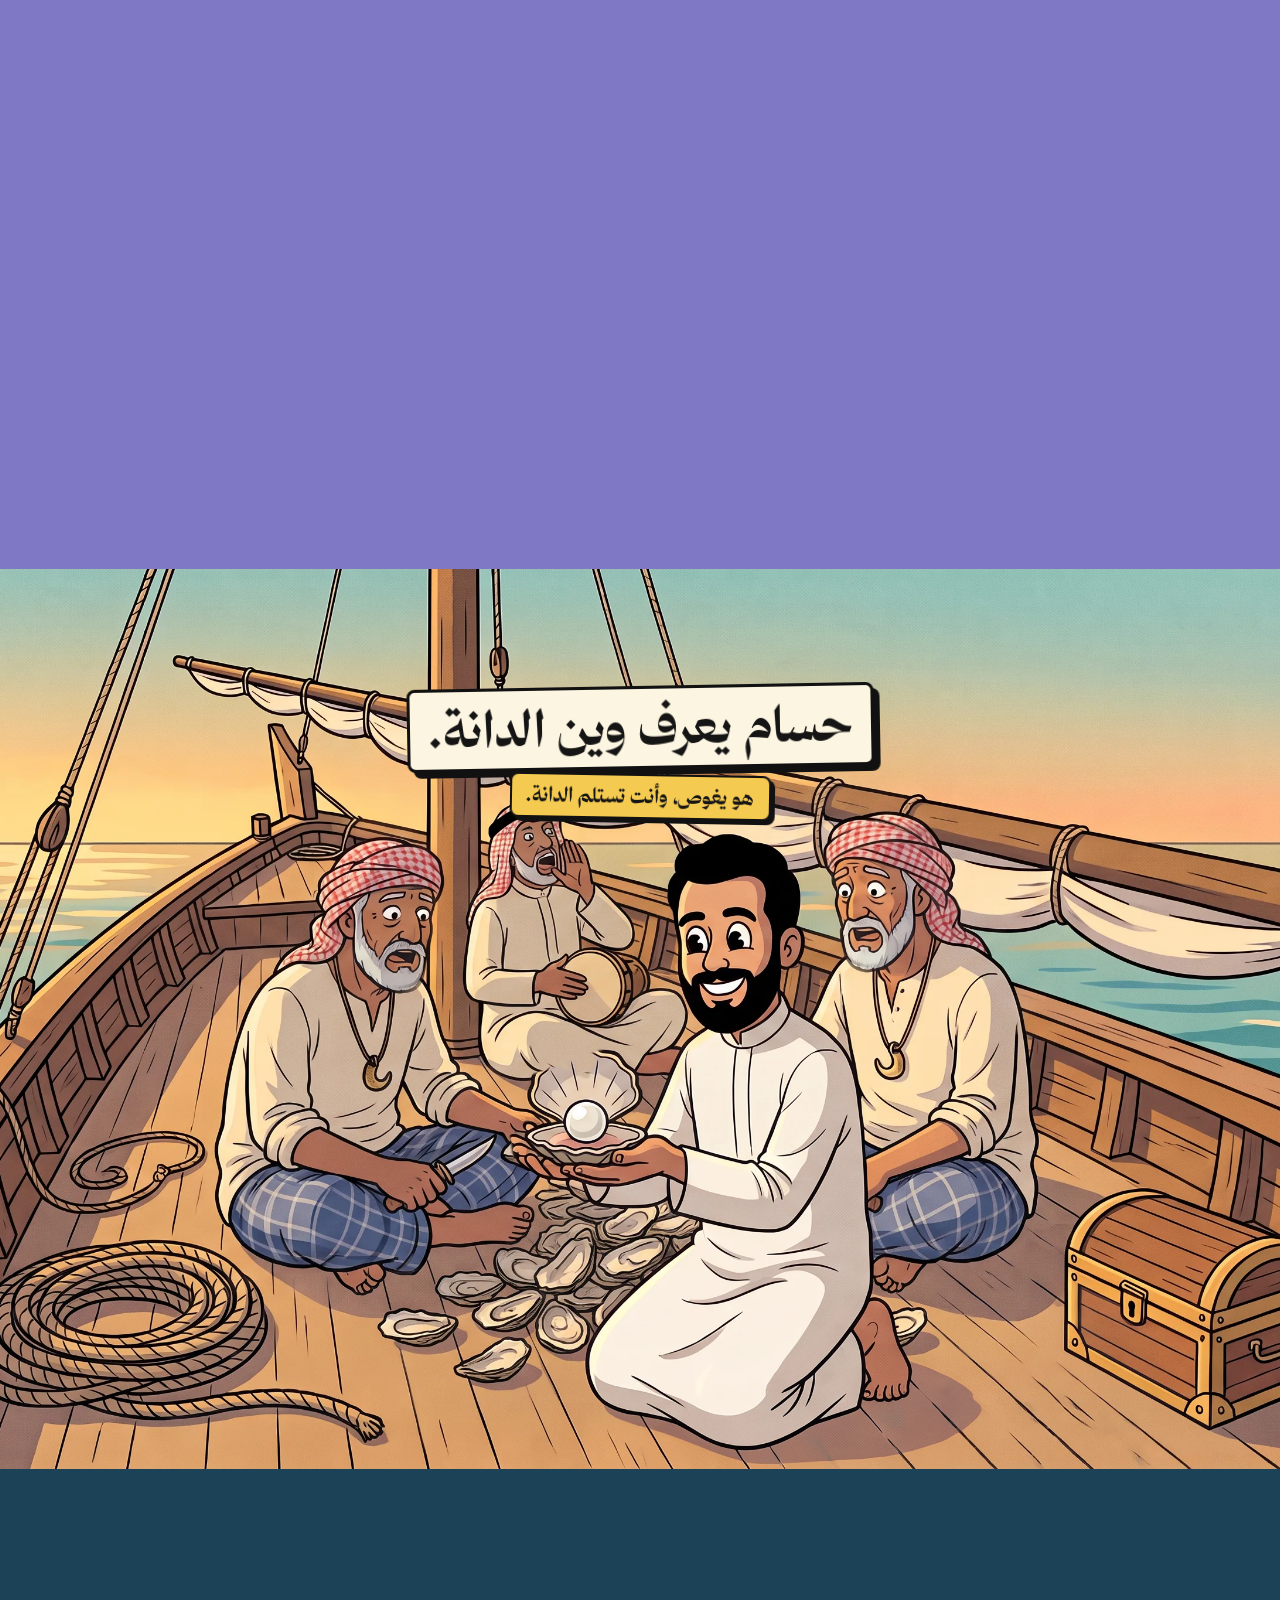
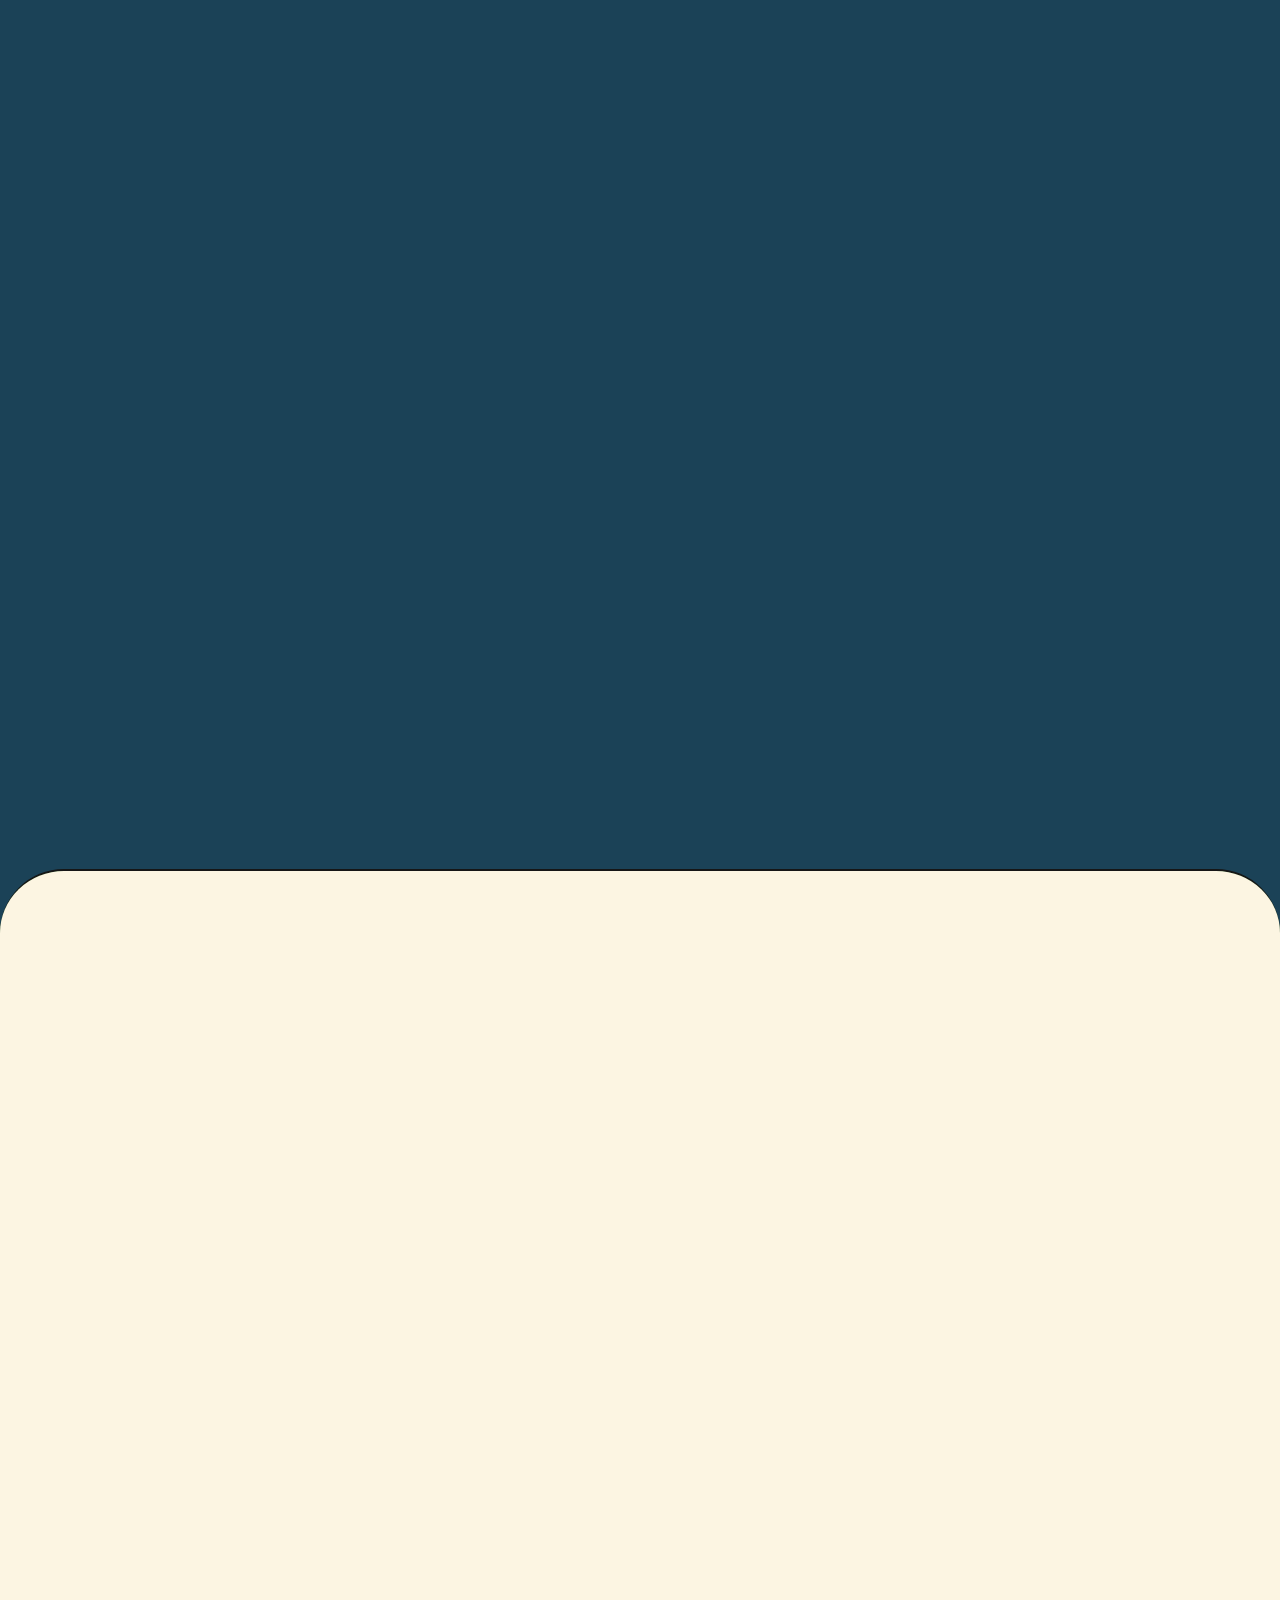
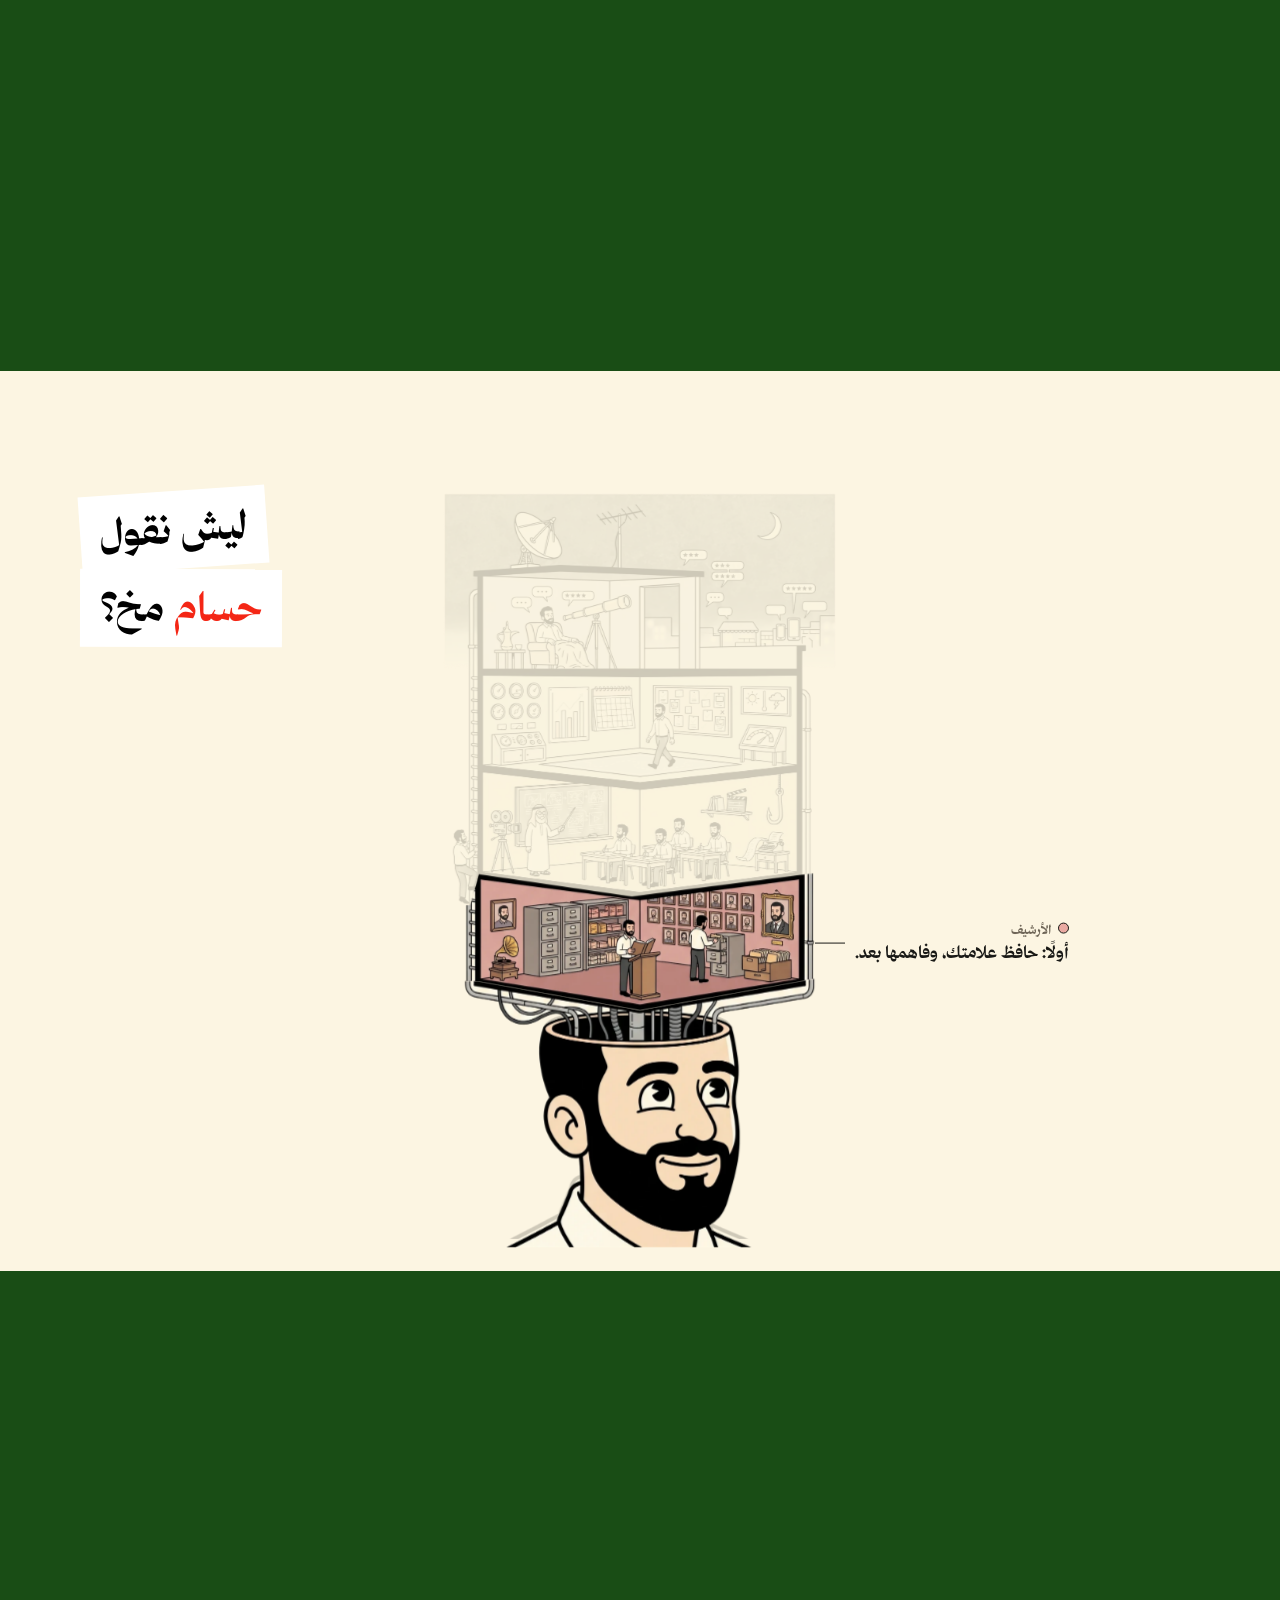
==== commit 7a5b011c: "Publish site: the pearl dive Co-Authored-By: Claude Opus 5.5 <noreply@anthropic.com>" ====
--- a/index.html
+++ b/index.html
@@ -345,7 +345,7 @@
 
 
 
-<link rel="alternate" hreflang="ar" href="https://hirehussam.com/"><link rel="alternate" hreflang="en" href="https://hirehussam.com/en.html"><link rel="alternate" hreflang="x-default" href="https://hirehussam.com/"><link rel="stylesheet" href="/hussam.47a6925146.css"><link rel="stylesheet" href="/scroll-scenes.871791e529.css"><script src="/hussam.216d4ca202.js" defer=""></script><script src="/scroll-scenes.6c01158163.js" defer=""></script><script type="application/ld+json">{"@context":"https://schema.org","@type":"Organization","name":"حسام","url":"https://hirehussam.com/","logo":"https://hirehussam.com/assets/hussam-mascot-amr-preview.png","email":"hello@hirehussam.com","address":{"@type":"PostalAddress","streetAddress":"مكتب ٦٠١، الطابق السادس، برج فيجن، شارع الكيال، طريق الأمير سلطان","addressLocality":"جدة","postalCode":"23423","addressCountry":"SA"},"location":{"@type":"Place","hasMap":"https://www.google.com/maps/search/?api=1&query=Vision+Tower+Al+Kayyal+Street+Jeddah","geo":{"@type":"GeoCoordinates","latitude":21.5656682,"longitude":39.1433098}}}</script></head>
+<link rel="alternate" hreflang="ar" href="https://hirehussam.com/"><link rel="alternate" hreflang="en" href="https://hirehussam.com/en.html"><link rel="alternate" hreflang="x-default" href="https://hirehussam.com/"><link rel="stylesheet" href="/hussam.47a6925146.css"><link rel="stylesheet" href="/scroll-scenes.871791e529.css"><script src="/hussam.6debab36ce.js" defer=""></script><script src="/scroll-scenes.683b725fe4.js" defer=""></script><script type="application/ld+json">{"@context":"https://schema.org","@type":"Organization","name":"حسام","url":"https://hirehussam.com/","logo":"https://hirehussam.com/assets/hussam-mascot-amr-preview.png","email":"hello@hirehussam.com","address":{"@type":"PostalAddress","streetAddress":"مكتب ٦٠١، الطابق السادس، برج فيجن، شارع الكيال، طريق الأمير سلطان","addressLocality":"جدة","postalCode":"23423","addressCountry":"SA"},"location":{"@type":"Place","hasMap":"https://www.google.com/maps/search/?api=1&query=Vision+Tower+Al+Kayyal+Street+Jeddah","geo":{"@type":"GeoCoordinates","latitude":21.5656682,"longitude":39.1433098}}}</script></head>
 <body>
 
 
@@ -402,7 +402,7 @@
                     0%, 49% { opacity: 1; }
                     50%, 100% { opacity: 0; }
                 }
-            </style><h2 style="height:100%;width:100%;font-family:&quot;Source Serif Pro Regular&quot;, &quot;Source Serif Pro Regular Placeholder&quot;, serif;font-size:calc(var(--framer-root-font-size, 1rem) * 2);font-style:normal;font-weight:400;letter-spacing:-0.04em;line-height:1em;text-align:center;display:block;min-width:1px;min-height:1px;white-space:pre-wrap;color:rgb(255, 255, 255);margin-top:0vh;margin-bottom:0vh;opacity:1;transition:opacity 0.2s ease-out" aria-live="polite"><span style="animation:blink 1s step-end infinite;will-change:opacity">_</span></h2><!--/$--></div></div></div></div></div><div class="ssr-variant hidden-9hacgm hidden-184hbzm hidden-2f4n2s"><div class="framer-hnentz-container"><div class="framer-e9gev framer-1yg6pkc framer-v-1yg6pkc" data-framer-name="Old way"><div class="framer-1vbptxx-container"><div class="framer-MVvWd framer-xoexwc framer-v-xoexwc" data-framer-name="On" data-highlight="true" tabindex="0" style="background-color:var(--token-b3783859-9217-4d5a-9b48-49014ccc8a40, rgb(255, 255, 255));border-bottom-left-radius:4px;border-bottom-right-radius:4px;border-top-left-radius:4px;border-top-right-radius:4px"><div class="framer-3a8o5d" data-framer-name="Toggle" style="background-color:var(--token-b3783859-9217-4d5a-9b48-49014ccc8a40, rgb(255, 255, 255));border-bottom-left-radius:4px;border-bottom-right-radius:4px;border-top-left-radius:4px;border-top-right-radius:4px"></div><div class="framer-1kdji6s" style="border-bottom-left-radius:4px;border-bottom-right-radius:4px;border-top-left-radius:4px;border-top-right-radius:4px"><div class="framer-1xnh840" data-framer-component-type="RichTextContainer" style="--extracted-r6o4lv:var(--token-5cde9905-9718-44a1-970b-28b65f3c6f1a, rgb(0, 0, 0));transform:none"><p dir="auto" class="framer-text" style="--font-selector:Q1VTVE9NVjI7U291cmNlIFNlcmlmIFBybyBSZWd1bGFy;--framer-font-family:&quot;Source Serif Pro Regular&quot;, &quot;Source Serif Pro Regular Placeholder&quot;, serif;--framer-font-size:calc(var(--framer-root-font-size, 1rem) * 1);--framer-letter-spacing:-0.04em;--framer-text-color:var(--extracted-r6o4lv, var(--token-5cde9905-9718-44a1-970b-28b65f3c6f1a, rgb(0, 0, 0)))">الطريقة القديمة</p></div></div><div class="framer-1vlvaip" style="border-bottom-left-radius:4px;border-bottom-right-radius:4px;border-top-left-radius:4px;border-top-right-radius:4px"><div class="framer-12dg2y7" data-framer-component-type="RichTextContainer" style="transform:none"><p dir="auto" class="framer-text" style="--font-selector:Q1VTVE9NVjI7U291cmNlIFNlcmlmIFBybyBSZWd1bGFy;--framer-font-family:&quot;Source Serif Pro Regular&quot;, &quot;Source Serif Pro Regular Placeholder&quot;, serif;--framer-letter-spacing:-0.04em">الطريقة الجديدة</p></div></div></div></div><div class="framer-131t3cn" data-framer-name="Image Wrapper"><div class="framer-1nbykqf" data-framer-name="Line Container" style="transform:translateY(-50%)"><svg class="framer-5qFj5 framer-1txuvkv" role="presentation" viewBox="0 0 300 8"><path d="M 0 0 L 280 0" fill="transparent" height="1px" id="ziL7_HbY4" stroke="var(--token-97f68b6f-f30c-4d0b-879e-e350623fb042, rgb(244, 38, 21))" stroke-dasharray="14 28" stroke-linecap="round" stroke-linejoin="round" stroke-width="8" transform="translate(5 4)" width="280px" stroke-dashoffset="279.72"></path></svg><svg class="framer-2GyhA framer-wgrlzp" role="presentation" viewBox="0 0 40 40" style="transform:translateY(-50%)"><g d="M 0 4 C 10.59 14.758 14.846 18.518 16.397 20.071 C 18.677 21.862 21.133 24.073 21.784 24.561 C 22.112 24.807 22.435 25.05 23.258 25.544 M 19.689 0 C 18.235 2.585 14.739 9.088 10.214 17.447 C 8.435 20.636 7.708 21.686 7.01 22.873 C 6.313 24.061 5.666 25.353 5 27.175" fill="transparent" height="27.174999999999997px" id="ObZAIwU03" transform="translate(8 6)" width="23.257999999999996px"><path d="M 0 0 C 10.59 10.758 14.846 14.518 16.397 16.071 C 18.677 17.862 21.133 20.073 21.784 20.561 C 22.112 20.807 22.435 21.05 23.258 21.544" fill="transparent" height="21.544000000000004px" id="mYlImPrrt" stroke="rgb(244, 38, 21)" stroke-dasharray="31.747196197509766 31.747196197509766" stroke-linecap="round" stroke-linejoin="miter" stroke-miterlimit="10" stroke-width="4" transform="translate(0 4)" width="23.257999999999996px" stroke-dashoffset="31.715449001312255"></path><path d="M 14.689 0 C 13.235 2.585 9.739 9.088 5.214 17.447 C 3.435 20.636 2.708 21.686 2.01 22.873 C 1.313 24.061 0.666 25.353 0 27.175" fill="transparent" height="27.174999999999997px" id="GW3CExgmG" stroke="rgb(244, 38, 21)" stroke-dasharray="30.91118049621582 30.91118049621582" stroke-linecap="round" stroke-linejoin="miter" stroke-miterlimit="10" stroke-width="4" transform="translate(5 0)" width="14.689000000000007px" stroke-dashoffset="30.880269315719605"></path></g></svg></div><div class="framer-13q3fuu-container" style="transform:translateY(-50%)"><div class="framer-w2YAu framer-1rxoclx framer-v-1dkk4di" data-framer-name="Marker - 1" data-highlight="true"><div class="framer-cihblp" style="transform:scale(0.5);transform-origin:0% 50% 0"><div style="position:absolute;border-radius:inherit;corner-shape:inherit;top:0;right:0;bottom:0;left:0" data-framer-background-image-wrapper="true"><img decoding="async" loading="lazy" width="69" height="52" src="/assets/hussam-face.webp" alt="" style="display:block;width:100%;height:100%;border-radius:inherit;corner-shape:inherit;object-position:center;object-fit:contain"></div></div></div></div><div class="framer-u3gd53"><div style="position:absolute;border-radius:inherit;corner-shape:inherit;top:0;right:0;bottom:0;left:0" data-framer-background-image-wrapper="true"><img decoding="async" loading="lazy" width="794" height="355" sizes="(min-width: 1200px) and (max-width: 1919.98px) max(100vw - 20px, 1px), (min-width: 1920px) max(100vw - 20px, 1px), (min-width: 810px) and (max-width: 1199.98px) max(min(max(100vw - 80px, 1px), 640px) - 20px, 1px)" srcset="/assets/maze/desktop-old.svg 512w,/assets/maze/desktop-old.svg 794w" src="/assets/maze/desktop-old.svg" alt="" style="display:block;width:100%;height:100%;border-radius:inherit;corner-shape:inherit;object-position:center;object-fit:contain"></div></div></div></div></div></div><div class="ssr-variant hidden-184hbzm hidden-2f4n2s hidden-72rtr7"><div class="framer-hnentz-container" style="transform:scale(1.2);transform-origin:50% 0% 0"><div class="framer-e9gev framer-1yg6pkc framer-v-1yg6pkc" data-framer-name="Old way"><div class="framer-1vbptxx-container"><div class="framer-MVvWd framer-xoexwc framer-v-xoexwc" data-framer-name="On" data-highlight="true" tabindex="0" style="background-color:var(--token-b3783859-9217-4d5a-9b48-49014ccc8a40, rgb(255, 255, 255));border-bottom-left-radius:4px;border-bottom-right-radius:4px;border-top-left-radius:4px;border-top-right-radius:4px"><div class="framer-3a8o5d" data-framer-name="Toggle" style="background-color:var(--token-b3783859-9217-4d5a-9b48-49014ccc8a40, rgb(255, 255, 255));border-bottom-left-radius:4px;border-bottom-right-radius:4px;border-top-left-radius:4px;border-top-right-radius:4px"></div><div class="framer-1kdji6s" style="border-bottom-left-radius:4px;border-bottom-right-radius:4px;border-top-left-radius:4px;border-top-right-radius:4px"><div class="framer-1xnh840" data-framer-component-type="RichTextContainer" style="--extracted-r6o4lv:var(--token-5cde9905-9718-44a1-970b-28b65f3c6f1a, rgb(0, 0, 0));transform:none"><p dir="auto" class="framer-text" style="--font-selector:Q1VTVE9NVjI7U291cmNlIFNlcmlmIFBybyBSZWd1bGFy;--framer-font-family:&quot;Source Serif Pro Regular&quot;, &quot;Source Serif Pro Regular Placeholder&quot;, serif;--framer-font-size:calc(var(--framer-root-font-size, 1rem) * 1);--framer-letter-spacing:-0.04em;--framer-text-color:var(--extracted-r6o4lv, var(--token-5cde9905-9718-44a1-970b-28b65f3c6f1a, rgb(0, 0, 0)))">الطريقة القديمة</p></div></div><div class="framer-1vlvaip" style="border-bottom-left-radius:4px;border-bottom-right-radius:4px;border-top-left-radius:4px;border-top-right-radius:4px"><div class="framer-12dg2y7" data-framer-component-type="RichTextContainer" style="transform:none"><p dir="auto" class="framer-text" style="--font-selector:Q1VTVE9NVjI7U291cmNlIFNlcmlmIFBybyBSZWd1bGFy;--framer-font-family:&quot;Source Serif Pro Regular&quot;, &quot;Source Serif Pro Regular Placeholder&quot;, serif;--framer-letter-spacing:-0.04em">الطريقة الجديدة</p></div></div></div></div><div class="framer-131t3cn" data-framer-name="Image Wrapper"><div class="framer-1nbykqf" data-framer-name="Line Container" style="transform:translateY(-50%)"><svg class="framer-5qFj5 framer-1txuvkv" role="presentation" viewBox="0 0 300 8"><path d="M 0 0 L 280 0" fill="transparent" height="1px" id="ziL7_HbY4" stroke="var(--token-97f68b6f-f30c-4d0b-879e-e350623fb042, rgb(244, 38, 21))" stroke-dasharray="14 28" stroke-linecap="round" stroke-linejoin="round" stroke-width="8" transform="translate(5 4)" width="280px" stroke-dashoffset="279.72"></path></svg><svg class="framer-2GyhA framer-wgrlzp" role="presentation" viewBox="0 0 40 40" style="transform:translateY(-50%)"><g d="M 0 4 C 10.59 14.758 14.846 18.518 16.397 20.071 C 18.677 21.862 21.133 24.073 21.784 24.561 C 22.112 24.807 22.435 25.05 23.258 25.544 M 19.689 0 C 18.235 2.585 14.739 9.088 10.214 17.447 C 8.435 20.636 7.708 21.686 7.01 22.873 C 6.313 24.061 5.666 25.353 5 27.175" fill="transparent" height="27.174999999999997px" id="ObZAIwU03" transform="translate(8 6)" width="23.257999999999996px"><path d="M 0 0 C 10.59 10.758 14.846 14.518 16.397 16.071 C 18.677 17.862 21.133 20.073 21.784 20.561 C 22.112 20.807 22.435 21.05 23.258 21.544" fill="transparent" height="21.544000000000004px" id="mYlImPrrt" stroke="rgb(244, 38, 21)" stroke-dasharray="31.747196197509766 31.747196197509766" stroke-linecap="round" stroke-linejoin="miter" stroke-miterlimit="10" stroke-width="4" transform="translate(0 4)" width="23.257999999999996px" stroke-dashoffset="31.715449001312255"></path><path d="M 14.689 0 C 13.235 2.585 9.739 9.088 5.214 17.447 C 3.435 20.636 2.708 21.686 2.01 22.873 C 1.313 24.061 0.666 25.353 0 27.175" fill="transparent" height="27.174999999999997px" id="GW3CExgmG" stroke="rgb(244, 38, 21)" stroke-dasharray="30.91118049621582 30.91118049621582" stroke-linecap="round" stroke-linejoin="miter" stroke-miterlimit="10" stroke-width="4" transform="translate(5 0)" width="14.689000000000007px" stroke-dashoffset="30.880269315719605"></path></g></svg></div><div class="framer-13q3fuu-container" style="transform:translateY(-50%)"><div class="framer-w2YAu framer-1rxoclx framer-v-1dkk4di" data-framer-name="Marker - 1" data-highlight="true"><div class="framer-cihblp" style="transform:scale(0.5);transform-origin:0% 50% 0"><div style="position:absolute;border-radius:inherit;corner-shape:inherit;top:0;right:0;bottom:0;left:0" data-framer-background-image-wrapper="true"><img decoding="async" loading="lazy" width="69" height="52" src="/assets/hussam-face.webp" alt="" style="display:block;width:100%;height:100%;border-radius:inherit;corner-shape:inherit;object-position:center;object-fit:contain"></div></div></div></div><div class="framer-u3gd53"><div style="position:absolute;border-radius:inherit;corner-shape:inherit;top:0;right:0;bottom:0;left:0" data-framer-background-image-wrapper="true"><img decoding="async" loading="lazy" width="794" height="355" sizes="(min-width: 1200px) and (max-width: 1919.98px) max(100vw - 20px, 1px), (min-width: 1920px) max(100vw - 20px, 1px), (min-width: 810px) and (max-width: 1199.98px) max(min(max(100vw - 80px, 1px), 640px) - 20px, 1px)" srcset="/assets/maze/desktop-old.svg 512w,/assets/maze/desktop-old.svg 794w" src="/assets/maze/desktop-old.svg" alt="" style="display:block;width:100%;height:100%;border-radius:inherit;corner-shape:inherit;object-position:center;object-fit:contain"></div></div></div></div></div></div><div class="ssr-variant hidden-9hacgm hidden-2f4n2s hidden-72rtr7"><div class="framer-hnentz-container" style="transform:scale(1.1);transform-origin:50% 0% 0"><div class="framer-e9gev framer-1yg6pkc framer-v-cs0ris" data-framer-name="Old way - Tablet" style="max-width:100%;width:100%"><div class="framer-1vbptxx-container"><div class="framer-MVvWd framer-xoexwc framer-v-xoexwc" data-framer-name="On" data-highlight="true" tabindex="0" style="background-color:var(--token-b3783859-9217-4d5a-9b48-49014ccc8a40, rgb(255, 255, 255));border-bottom-left-radius:4px;border-bottom-right-radius:4px;border-top-left-radius:4px;border-top-right-radius:4px"><div class="framer-3a8o5d" data-framer-name="Toggle" style="background-color:var(--token-b3783859-9217-4d5a-9b48-49014ccc8a40, rgb(255, 255, 255));border-bottom-left-radius:4px;border-bottom-right-radius:4px;border-top-left-radius:4px;border-top-right-radius:4px"></div><div class="framer-1kdji6s" style="border-bottom-left-radius:4px;border-bottom-right-radius:4px;border-top-left-radius:4px;border-top-right-radius:4px"><div class="framer-1xnh840" data-framer-component-type="RichTextContainer" style="--extracted-r6o4lv:var(--token-5cde9905-9718-44a1-970b-28b65f3c6f1a, rgb(0, 0, 0));transform:none"><p dir="auto" class="framer-text" style="--font-selector:Q1VTVE9NVjI7U291cmNlIFNlcmlmIFBybyBSZWd1bGFy;--framer-font-family:&quot;Source Serif Pro Regular&quot;, &quot;Source Serif Pro Regular Placeholder&quot;, serif;--framer-font-size:calc(var(--framer-root-font-size, 1rem) * 1);--framer-letter-spacing:-0.04em;--framer-text-color:var(--extracted-r6o4lv, var(--token-5cde9905-9718-44a1-970b-28b65f3c6f1a, rgb(0, 0, 0)))">الطريقة القديمة</p></div></div><div class="framer-1vlvaip" style="border-bottom-left-radius:4px;border-bottom-right-radius:4px;border-top-left-radius:4px;border-top-right-radius:4px"><div class="framer-12dg2y7" data-framer-component-type="RichTextContainer" style="transform:none"><p dir="auto" class="framer-text" style="--font-selector:Q1VTVE9NVjI7U291cmNlIFNlcmlmIFBybyBSZWd1bGFy;--framer-font-family:&quot;Source Serif Pro Regular&quot;, &quot;Source Serif Pro Regular Placeholder&quot;, serif;--framer-letter-spacing:-0.04em">الطريقة الجديدة</p></div></div></div></div><div class="framer-131t3cn" data-framer-name="Image Wrapper"><div class="framer-1nbykqf" data-framer-name="Line Container" style="transform:translateY(-50%)"><svg class="framer-5qFj5 framer-1txuvkv" role="presentation" viewBox="0 0 300 8"><path d="M 0 0 L 280 0" fill="transparent" height="1px" id="ziL7_HbY4" stroke="var(--token-97f68b6f-f30c-4d0b-879e-e350623fb042, rgb(244, 38, 21))" stroke-dasharray="14 28" stroke-linecap="round" stroke-linejoin="round" stroke-width="8" transform="translate(5 4)" width="280px" stroke-dashoffset="279.72"></path></svg><svg class="framer-2GyhA framer-wgrlzp" role="presentation" viewBox="0 0 40 40" style="transform:translateY(-50%)"><g d="M 0 4 C 10.59 14.758 14.846 18.518 16.397 20.071 C 18.677 21.862 21.133 24.073 21.784 24.561 C 22.112 24.807 22.435 25.05 23.258 25.544 M 19.689 0 C 18.235 2.585 14.739 9.088 10.214 17.447 C 8.435 20.636 7.708 21.686 7.01 22.873 C 6.313 24.061 5.666 25.353 5 27.175" fill="transparent" height="27.174999999999997px" id="ObZAIwU03" transform="translate(8 6)" width="23.257999999999996px"><path d="M 0 0 C 10.59 10.758 14.846 14.518 16.397 16.071 C 18.677 17.862 21.133 20.073 21.784 20.561 C 22.112 20.807 22.435 21.05 23.258 21.544" fill="transparent" height="21.544000000000004px" id="mYlImPrrt" stroke="rgb(244, 38, 21)" stroke-dasharray="31.747196197509766 31.747196197509766" stroke-linecap="round" stroke-linejoin="miter" stroke-miterlimit="10" stroke-width="4" transform="translate(0 4)" width="23.257999999999996px" stroke-dashoffset="31.715449001312255"></path><path d="M 14.689 0 C 13.235 2.585 9.739 9.088 5.214 17.447 C 3.435 20.636 2.708 21.686 2.01 22.873 C 1.313 24.061 0.666 25.353 0 27.175" fill="transparent" height="27.174999999999997px" id="GW3CExgmG" stroke="rgb(244, 38, 21)" stroke-dasharray="30.91118049621582 30.91118049621582" stroke-linecap="round" stroke-linejoin="miter" stroke-miterlimit="10" stroke-width="4" transform="translate(5 0)" width="14.689000000000007px" stroke-dashoffset="30.880269315719605"></path></g></svg></div><div class="framer-13q3fuu-container" style="transform:translateY(-50%)"><div class="framer-w2YAu framer-1rxoclx framer-v-1dkk4di" data-framer-name="Marker - 1" data-highlight="true"><div class="framer-cihblp" style="transform:scale(0.5);transform-origin:0% 50% 0"><div style="position:absolute;border-radius:inherit;corner-shape:inherit;top:0;right:0;bottom:0;left:0" data-framer-background-image-wrapper="true"><img decoding="async" loading="lazy" width="69" height="52" src="/assets/hussam-face.webp" alt="" style="display:block;width:100%;height:100%;border-radius:inherit;corner-shape:inherit;object-position:center;object-fit:contain"></div></div></div></div><div class="framer-u3gd53"><div style="position:absolute;border-radius:inherit;corner-shape:inherit;top:0;right:0;bottom:0;left:0" data-framer-background-image-wrapper="true"><img decoding="async" loading="lazy" width="794" height="355" sizes="(min-width: 1200px) and (max-width: 1919.98px) max(100vw - 20px, 1px), (min-width: 1920px) max(100vw - 20px, 1px), (min-width: 810px) and (max-width: 1199.98px) max(min(max(100vw - 80px, 1px), 640px) - 20px, 1px)" srcset="/assets/maze/desktop-old.svg 512w,/assets/maze/desktop-old.svg 794w" src="/assets/maze/desktop-old.svg" alt="" style="display:block;width:100%;height:100%;border-radius:inherit;corner-shape:inherit;object-position:center;object-fit:contain"></div></div></div></div></div></div><div class="ssr-variant hidden-9hacgm hidden-184hbzm hidden-72rtr7"><div class="framer-hnentz-container"><div class="framer-e9gev framer-1yg6pkc framer-v-vfcheg" data-framer-name="Old way - Mobile" style="width:100%"><div class="framer-1vbptxx-container"><div class="framer-MVvWd framer-xoexwc framer-v-xoexwc" data-framer-name="On" data-highlight="true" tabindex="0" style="background-color:var(--token-b3783859-9217-4d5a-9b48-49014ccc8a40, rgb(255, 255, 255));border-bottom-left-radius:4px;border-bottom-right-radius:4px;border-top-left-radius:4px;border-top-right-radius:4px"><div class="framer-3a8o5d" data-framer-name="Toggle" style="background-color:var(--token-b3783859-9217-4d5a-9b48-49014ccc8a40, rgb(255, 255, 255));border-bottom-left-radius:4px;border-bottom-right-radius:4px;border-top-left-radius:4px;border-top-right-radius:4px"></div><div class="framer-1kdji6s" style="border-bottom-left-radius:4px;border-bottom-right-radius:4px;border-top-left-radius:4px;border-top-right-radius:4px"><div class="framer-1xnh840" data-framer-component-type="RichTextContainer" style="--extracted-r6o4lv:var(--token-5cde9905-9718-44a1-970b-28b65f3c6f1a, rgb(0, 0, 0));transform:none"><p dir="auto" class="framer-text" style="--font-selector:Q1VTVE9NVjI7U291cmNlIFNlcmlmIFBybyBSZWd1bGFy;--framer-font-family:&quot;Source Serif Pro Regular&quot;, &quot;Source Serif Pro Regular Placeholder&quot;, serif;--framer-font-size:calc(var(--framer-root-font-size, 1rem) * 1);--framer-letter-spacing:-0.04em;--framer-text-color:var(--extracted-r6o4lv, var(--token-5cde9905-9718-44a1-970b-28b65f3c6f1a, rgb(0, 0, 0)))">الطريقة القديمة</p></div></div><div class="framer-1vlvaip" style="border-bottom-left-radius:4px;border-bottom-right-radius:4px;border-top-left-radius:4px;border-top-right-radius:4px"><div class="framer-12dg2y7" data-framer-component-type="RichTextContainer" style="transform:none"><p dir="auto" class="framer-text" style="--font-selector:Q1VTVE9NVjI7U291cmNlIFNlcmlmIFBybyBSZWd1bGFy;--framer-font-family:&quot;Source Serif Pro Regular&quot;, &quot;Source Serif Pro Regular Placeholder&quot;, serif;--framer-letter-spacing:-0.04em">الطريقة الجديدة</p></div></div></div></div><div class="framer-131t3cn" data-framer-name="Image Wrapper"><div class="framer-1nbykqf" data-framer-name="Line Container" style="transform:translateX(-50%)"><svg class="framer-MKTUg framer-1txuvkv" role="presentation" viewBox="0 0 4 260"><path d="M 0 0 L 0 390" fill="transparent" height="390px" id="XaYY1XCfj" stroke="var(--token-97f68b6f-f30c-4d0b-879e-e350623fb042, rgb(244, 38, 21))" stroke-dasharray="19.5 19.5" stroke-linecap="round" stroke-linejoin="round" stroke-width="4" transform="translate(2 5)" width="1px" stroke-dashoffset="389.61"></path></svg><svg class="framer-2GyhA framer-wgrlzp" role="presentation" viewBox="0 0 40 40" style="transform:translateX(-50%)"><g d="M 0 4 C 10.59 14.758 14.846 18.518 16.397 20.071 C 18.677 21.862 21.133 24.073 21.784 24.561 C 22.112 24.807 22.435 25.05 23.258 25.544 M 19.689 0 C 18.235 2.585 14.739 9.088 10.214 17.447 C 8.435 20.636 7.708 21.686 7.01 22.873 C 6.313 24.061 5.666 25.353 5 27.175" fill="transparent" height="27.174999999999997px" id="ObZAIwU03" transform="translate(8 6)" width="23.257999999999996px"><path d="M 0 0 C 10.59 10.758 14.846 14.518 16.397 16.071 C 18.677 17.862 21.133 20.073 21.784 20.561 C 22.112 20.807 22.435 21.05 23.258 21.544" fill="transparent" height="21.544000000000004px" id="mYlImPrrt" stroke="rgb(244, 38, 21)" stroke-dasharray="31.747196197509766 31.747196197509766" stroke-linecap="round" stroke-linejoin="miter" stroke-miterlimit="10" stroke-width="4" transform="translate(0 4)" width="23.257999999999996px" stroke-dashoffset="31.715449001312255"></path><path d="M 14.689 0 C 13.235 2.585 9.739 9.088 5.214 17.447 C 3.435 20.636 2.708 21.686 2.01 22.873 C 1.313 24.061 0.666 25.353 0 27.175" fill="transparent" height="27.174999999999997px" id="GW3CExgmG" stroke="rgb(244, 38, 21)" stroke-dasharray="30.91118049621582 30.91118049621582" stroke-linecap="round" stroke-linejoin="miter" stroke-miterlimit="10" stroke-width="4" transform="translate(5 0)" width="14.689000000000007px" stroke-dashoffset="30.880269315719605"></path></g></svg></div><div class="framer-13q3fuu-container" style="transform:translateX(-50%)"><div class="framer-w2YAu framer-1rxoclx framer-v-1y3bww4" data-framer-name="Marker - Mobile" data-highlight="true"><div class="framer-cihblp" style="transform:scale(0.5) rotate(90deg);transform-origin:75% 0% 0"><div style="position:absolute;border-radius:inherit;corner-shape:inherit;top:0;right:0;bottom:0;left:0" data-framer-background-image-wrapper="true"><img decoding="async" loading="lazy" width="69" height="52" src="/assets/hussam-face.webp" alt="" style="display:block;width:100%;height:100%;border-radius:inherit;corner-shape:inherit;object-position:center;object-fit:contain"></div></div></div></div><div class="framer-u3gd53"><div style="position:absolute;border-radius:inherit;corner-shape:inherit;top:0;right:0;bottom:0;left:0" data-framer-background-image-wrapper="true"><img decoding="async" loading="lazy" width="320" height="364" src="/assets/maze/mobile-old.svg" alt="" style="display:block;width:100%;height:100%;border-radius:inherit;corner-shape:inherit;object-position:center;object-fit:contain"></div></div></div></div></div></div></div><div class="framer-bo0zc2-container" data-code-component-plugin-id="84d4c1"><!--$--><div class="ssr-variant hidden-9hacgm"><div style="width:100%;height:100%;position:relative;overflow:hidden;background-color:transparent;aspect-ratio:16 / 9"><img src="[data-uri]" alt="Sequence" style="width:100%;height:100%;object-fit:cover;object-position:center bottom;display:block;will-change:contents" width="1920" height="1080" draggable="false"><div style="position:absolute;top:10px;right:10px;padding:4px 8px;background:rgba(0,0,0,0.5);color:white;border-radius:4px;font-size:10px;pointer-events:none">Loading...</div></div></div><div class="ssr-variant hidden-184hbzm hidden-2f4n2s hidden-72rtr7"><div style="width:100%;height:100%;position:relative;overflow:hidden;background-color:transparent;aspect-ratio:16 / 9"><img src="[data-uri]" alt="Sequence" style="width:100%;height:100%;object-fit:cover;object-position:center center;display:block;will-change:contents" width="1920" height="1080" draggable="false"><div style="position:absolute;top:10px;right:10px;padding:4px 8px;background:rgba(0,0,0,0.5);color:white;border-radius:4px;font-size:10px;pointer-events:none">Loading...</div></div></div><!--/$--></div></div><div class="framer-1r0qei5" data-framer-name="Dummy" id="maze-1"></div><div class="framer-1czcwj6" data-framer-name="Dummy" id="maze-2"></div><div class="framer-r9oxcd" data-framer-name="Dummy" id="maze-3"></div><div class="framer-10d9nar" data-framer-name="Dummy" id="maze-4"></div><div class="framer-t73i6w" data-framer-name="Brain Section" id="why-hussam"><div class="framer-15vw8k5" data-framer-name="Sticky Content"><div class="framer-e6g8gv" data-framer-name="Container"><div class="ssr-variant"><div class="framer-1k51bji-container" style="will-change:transform;opacity:1;transform:none"><div class="framer-rFNej framer-ry6xis framer-v-ry6xis" data-framer-name="Red" style="background-color:rgb(255, 180, 175);height:100%;width:100%;border-bottom-left-radius:999px;border-bottom-right-radius:999px;border-top-left-radius:999px;border-top-right-radius:999px"></div></div></div><div class="framer-1m26aub" data-framer-name="Text"><div class="framer-sc6j16" data-framer-name="Title"><div class="framer-13t3a2l" data-framer-name="Line" style="transform:rotate(-4deg)"><div class="framer-1wuh6lm" data-framer-component-type="RichTextContainer" style="transform:none"><h2 class="framer-text framer-styles-preset-1qvtb7i" data-styles-preset="Q3yH_PmhY" dir="auto" style="--framer-text-alignment:left">ليش نقول</h2></div></div><div class="framer-1xg69w8" data-framer-name="Line" style="transform:rotate(0.15deg)"><div class="framer-1s09vo5" data-framer-component-type="RichTextContainer" style="transform:none"><h2 class="framer-text framer-styles-preset-1qvtb7i" data-styles-preset="Q3yH_PmhY" dir="auto" style="--framer-text-alignment:left"><span style="--framer-text-color:var(--token-97f68b6f-f30c-4d0b-879e-e350623fb042, rgb(244, 38, 21))" class="framer-text">حسام</span> مخ؟</h2></div></div></div><div class="ssr-variant"><div class="framer-9yetgy-container"><div class="framer-UYJzW framer-nyW9r framer-1bmywdk framer-v-1bmywdk" data-framer-name="01" style="max-width:100%;width:100%"><div class="framer-1hgjxic" data-border="true" data-framer-name="Bounding Box" style="--border-bottom-width:2px;--border-color:rgba(0, 0, 0, 0.5);--border-left-width:2px;--border-right-width:2px;--border-style:dashed;--border-top-width:2px;background-color:rgb(248, 233, 190);border-bottom-left-radius:8px;border-bottom-right-radius:8px;border-top-left-radius:8px;border-top-right-radius:8px"><div class="framer-11046od" data-framer-component-type="RichTextContainer" style="--extracted-r6o4lv:var(--token-5cde9905-9718-44a1-970b-28b65f3c6f1a, rgb(0, 0, 0));--framer-link-text-color:rgb(0, 153, 255);--framer-link-text-decoration:underline;transform:none"><p class="framer-text framer-styles-preset-t6gx8m" data-styles-preset="kzajvLK2L" dir="auto" style="--framer-text-color:var(--extracted-r6o4lv, var(--token-5cde9905-9718-44a1-970b-28b65f3c6f1a, rgb(0, 0, 0)))">أولًا: حافظ علامتك، وفاهمها بعد.</p></div></div></div></div></div></div><div class="ssr-variant hidden-9hacgm hidden-184hbzm hidden-2f4n2s"><div class="framer-17pwh3m" data-framer-name="Content"><div class="framer-zir4iu-container"><div class="framer-j9fii framer-1jnjg7n framer-v-1jnjg7n" data-framer-name="01 - Desktop" style="height:100%;width:100%"><div class="framer-1wm4ejz" data-framer-name="Content"><div class="framer-j6jjne" data-framer-name="Tag Container"><div class="framer-nlbyce" data-framer-name="01"></div><div class="framer-uxbjn5" data-framer-name="01"><div class="framer-lyuswa" data-framer-name="Tag Container"><div class="framer-l36dd-container" style="transform:rotate(11deg)"><div class="framer-ZpcVD framer-ad72zv framer-v-ad72zv" data-border="true" data-framer-name="Default" style="--border-bottom-width:4px;--border-color:rgb(255, 180, 175);--border-left-width:4px;--border-right-width:4px;--border-style:solid;--border-top-width:4px;background-color:var(--token-b3783859-9217-4d5a-9b48-49014ccc8a40, rgb(255, 255, 255));border-bottom-left-radius:8px;border-bottom-right-radius:8px;border-top-left-radius:8px;border-top-right-radius:8px"><div class="framer-1rkzgf8" data-framer-name="شرائح العملاء" data-framer-component-type="RichTextContainer" style="--framer-paragraph-spacing:0px;transform:none"><p dir="auto" class="framer-text" style="--font-selector:R0Y7UmFkaW8gQ2FuYWRhLXJlZ3VsYXI=;--framer-font-family:&quot;Radio Canada&quot;, &quot;Radio Canada Placeholder&quot;, sans-serif;--framer-font-size:calc(var(--framer-root-font-size, 1rem) * 1);--framer-letter-spacing:-0.05em;--framer-line-height:120%;--framer-text-alignment:center">المنتجات الجديدة</p></div></div></div><div class="framer-m4dgv7-container" style="transform:rotate(-7deg)"><div class="framer-ZpcVD framer-ad72zv framer-v-ad72zv" data-border="true" data-framer-name="Default" style="--border-bottom-width:4px;--border-color:rgb(255, 180, 175);--border-left-width:4px;--border-right-width:4px;--border-style:solid;--border-top-width:4px;background-color:var(--token-b3783859-9217-4d5a-9b48-49014ccc8a40, rgb(255, 255, 255));border-bottom-left-radius:8px;border-bottom-right-radius:8px;border-top-left-radius:8px;border-top-right-radius:8px"><div class="framer-1rkzgf8" data-framer-name="شرائح العملاء" data-framer-component-type="RichTextContainer" style="--framer-paragraph-spacing:0px;transform:none"><p dir="auto" class="framer-text" style="--font-selector:R0Y7UmFkaW8gQ2FuYWRhLXJlZ3VsYXI=;--framer-font-family:&quot;Radio Canada&quot;, &quot;Radio Canada Placeholder&quot;, sans-serif;--framer-font-size:calc(var(--framer-root-font-size, 1rem) * 1);--framer-letter-spacing:-0.05em;--framer-line-height:120%;--framer-text-alignment:center">المنافسين</p></div></div></div><div class="framer-cm0bhp-container" style="transform:rotate(-12deg)"><div class="framer-ZpcVD framer-ad72zv framer-v-ad72zv" data-border="true" data-framer-name="Default" style="--border-bottom-width:4px;--border-color:rgb(255, 180, 175);--border-left-width:4px;--border-right-width:4px;--border-style:solid;--border-top-width:4px;background-color:var(--token-b3783859-9217-4d5a-9b48-49014ccc8a40, rgb(255, 255, 255));border-bottom-left-radius:8px;border-bottom-right-radius:8px;border-top-left-radius:8px;border-top-right-radius:8px"><div class="framer-1rkzgf8" data-framer-name="شرائح العملاء" data-framer-component-type="RichTextContainer" style="--framer-paragraph-spacing:0px;transform:none"><p dir="auto" class="framer-text" style="--font-selector:R0Y7UmFkaW8gQ2FuYWRhLXJlZ3VsYXI=;--framer-font-family:&quot;Radio Canada&quot;, &quot;Radio Canada Placeholder&quot;, sans-serif;--framer-font-size:calc(var(--framer-root-font-size, 1rem) * 1);--framer-letter-spacing:-0.05em;--framer-line-height:120%;--framer-text-alignment:center">شرائح العملاء</p></div></div></div><div class="framer-1764lk-container" style="transform:rotate(3deg)"><div class="framer-ZpcVD framer-ad72zv framer-v-ad72zv" data-border="true" data-framer-name="Default" style="--border-bottom-width:4px;--border-color:rgb(255, 180, 175);--border-left-width:4px;--border-right-width:4px;--border-style:solid;--border-top-width:4px;background-color:var(--token-b3783859-9217-4d5a-9b48-49014ccc8a40, rgb(255, 255, 255));border-bottom-left-radius:8px;border-bottom-right-radius:8px;border-top-left-radius:8px;border-top-right-radius:8px"><div class="framer-1rkzgf8" data-framer-name="شرائح العملاء" data-framer-component-type="RichTextContainer" style="--framer-paragraph-spacing:0px;transform:none"><p dir="auto" class="framer-text" style="--font-selector:R0Y7UmFkaW8gQ2FuYWRhLXJlZ3VsYXI=;--framer-font-family:&quot;Radio Canada&quot;, &quot;Radio Canada Placeholder&quot;, sans-serif;--framer-font-size:calc(var(--framer-root-font-size, 1rem) * 1);--framer-letter-spacing:-0.05em;--framer-line-height:120%;--framer-text-alignment:center">المنتجات ونقاط القوة</p></div></div></div><div class="framer-1uxf1zn-container" style="transform:translateX(-50%)"><div class="framer-ZpcVD framer-ad72zv framer-v-ad72zv" data-border="true" data-framer-name="Default" style="--border-bottom-width:4px;--border-color:rgb(255, 180, 175);--border-left-width:4px;--border-right-width:4px;--border-style:solid;--border-top-width:4px;background-color:var(--token-b3783859-9217-4d5a-9b48-49014ccc8a40, rgb(255, 255, 255));border-bottom-left-radius:8px;border-bottom-right-radius:8px;border-top-left-radius:8px;border-top-right-radius:8px"><div class="framer-1rkzgf8" data-framer-name="شرائح العملاء" data-framer-component-type="RichTextContainer" style="--framer-paragraph-spacing:0px;transform:none"><p dir="auto" class="framer-text" style="--font-selector:R0Y7UmFkaW8gQ2FuYWRhLXJlZ3VsYXI=;--framer-font-family:&quot;Radio Canada&quot;, &quot;Radio Canada Placeholder&quot;, sans-serif;--framer-font-size:calc(var(--framer-root-font-size, 1rem) * 1);--framer-letter-spacing:-0.05em;--framer-line-height:120%;--framer-text-alignment:center">نبرة العلامة</p></div></div></div><div class="framer-1ur2gtq-container" style="transform:rotate(4deg)"><div class="framer-ZpcVD framer-ad72zv framer-v-ad72zv" data-border="true" data-framer-name="Default" style="--border-bottom-width:4px;--border-color:rgb(255, 180, 175);--border-left-width:4px;--border-right-width:4px;--border-style:solid;--border-top-width:4px;background-color:var(--token-b3783859-9217-4d5a-9b48-49014ccc8a40, rgb(255, 255, 255));border-bottom-left-radius:8px;border-bottom-right-radius:8px;border-top-left-radius:8px;border-top-right-radius:8px"><div class="framer-1rkzgf8" data-framer-name="شرائح العملاء" data-framer-component-type="RichTextContainer" style="--framer-paragraph-spacing:0px;transform:none"><p dir="auto" class="framer-text" style="--font-selector:R0Y7UmFkaW8gQ2FuYWRhLXJlZ3VsYXI=;--framer-font-family:&quot;Radio Canada&quot;, &quot;Radio Canada Placeholder&quot;, sans-serif;--framer-font-size:calc(var(--framer-root-font-size, 1rem) * 1);--framer-letter-spacing:-0.05em;--framer-line-height:120%;--framer-text-alignment:center">تقويم التسويق</p></div></div></div><div class="framer-bmd7gu-container" style="transform:rotate(-14deg)"><div class="framer-ZpcVD framer-ad72zv framer-v-ad72zv" data-border="true" data-framer-name="Default" style="--border-bottom-width:4px;--border-color:rgb(255, 180, 175);--border-left-width:4px;--border-right-width:4px;--border-style:solid;--border-top-width:4px;background-color:var(--token-b3783859-9217-4d5a-9b48-49014ccc8a40, rgb(255, 255, 255));border-bottom-left-radius:8px;border-bottom-right-radius:8px;border-top-left-radius:8px;border-top-right-radius:8px"><div class="framer-1rkzgf8" data-framer-name="شرائح العملاء" data-framer-component-type="RichTextContainer" style="--framer-paragraph-spacing:0px;transform:none"><p dir="auto" class="framer-text" style="--font-selector:R0Y7UmFkaW8gQ2FuYWRhLXJlZ3VsYXI=;--framer-font-family:&quot;Radio Canada&quot;, &quot;Radio Canada Placeholder&quot;, sans-serif;--framer-font-size:calc(var(--framer-root-font-size, 1rem) * 1);--framer-letter-spacing:-0.05em;--framer-line-height:120%;--framer-text-alignment:center">الضوابط والأنظمة</p></div></div></div><div class="framer-1kpi83o-container" style="transform:rotate(-14deg)"><div class="framer-ZpcVD framer-ad72zv framer-v-ad72zv" data-border="true" data-framer-name="Default" style="--border-bottom-width:4px;--border-color:rgb(255, 180, 175);--border-left-width:4px;--border-right-width:4px;--border-style:solid;--border-top-width:4px;background-color:var(--token-b3783859-9217-4d5a-9b48-49014ccc8a40, rgb(255, 255, 255));border-bottom-left-radius:8px;border-bottom-right-radius:8px;border-top-left-radius:8px;border-top-right-radius:8px"><div class="framer-1rkzgf8" data-framer-name="شرائح العملاء" data-framer-component-type="RichTextContainer" style="--framer-paragraph-spacing:0px;transform:none"><p dir="auto" class="framer-text" style="--font-selector:R0Y7UmFkaW8gQ2FuYWRhLXJlZ3VsYXI=;--framer-font-family:&quot;Radio Canada&quot;, &quot;Radio Canada Placeholder&quot;, sans-serif;--framer-font-size:calc(var(--framer-root-font-size, 1rem) * 1);--framer-letter-spacing:-0.05em;--framer-line-height:120%;--framer-text-alignment:center">صياغة العناوين</p></div></div></div><div class="framer-jd3hls-container" style="transform:translateX(-50%)"><div class="framer-ZpcVD framer-ad72zv framer-v-ad72zv" data-border="true" data-framer-name="Default" style="--border-bottom-width:4px;--border-color:rgb(255, 180, 175);--border-left-width:4px;--border-right-width:4px;--border-style:solid;--border-top-width:4px;background-color:var(--token-b3783859-9217-4d5a-9b48-49014ccc8a40, rgb(255, 255, 255));border-bottom-left-radius:8px;border-bottom-right-radius:8px;border-top-left-radius:8px;border-top-right-radius:8px"><div class="framer-1rkzgf8" data-framer-name="شرائح العملاء" data-framer-component-type="RichTextContainer" style="--framer-paragraph-spacing:0px;transform:none"><p dir="auto" class="framer-text" style="--font-selector:R0Y7UmFkaW8gQ2FuYWRhLXJlZ3VsYXI=;--framer-font-family:&quot;Radio Canada&quot;, &quot;Radio Canada Placeholder&quot;, sans-serif;--framer-font-size:calc(var(--framer-root-font-size, 1rem) * 1);--framer-letter-spacing:-0.05em;--framer-line-height:120%;--framer-text-alignment:center">قصة المؤسس</p></div></div></div></div><div class="framer-143eu8b" data-framer-name="dummy"></div></div><div class="framer-1ide614" data-framer-name="01"></div></div><div class="framer-dtn5r4" data-framer-name="Image"><div style="position:absolute;border-radius:inherit;corner-shape:inherit;top:0;right:0;bottom:0;left:0" data-framer-background-image-wrapper="true"><img decoding="async" loading="lazy" width="985" height="743" src="[data-uri]" alt="" style="display:block;width:100%;height:100%;border-radius:inherit;corner-shape:inherit;object-position:center bottom;object-fit:contain"></div></div></div></div></div></div></div><div class="ssr-variant hidden-184hbzm hidden-2f4n2s hidden-72rtr7"><div class="framer-17pwh3m" data-framer-name="Content" style="transform:scale(1.15);transform-origin:50% 100% 0"><div class="framer-zir4iu-container"><div class="framer-j9fii framer-1jnjg7n framer-v-1jnjg7n" data-framer-name="01 - Desktop" style="height:100%;width:100%"><div class="framer-1wm4ejz" data-framer-name="Content"><div class="framer-j6jjne" data-framer-name="Tag Container"><div class="framer-nlbyce" data-framer-name="01"></div><div class="framer-uxbjn5" data-framer-name="01"><div class="framer-lyuswa" data-framer-name="Tag Container"><div class="framer-l36dd-container" style="transform:rotate(11deg)"><div class="framer-ZpcVD framer-ad72zv framer-v-ad72zv" data-border="true" data-framer-name="Default" style="--border-bottom-width:4px;--border-color:rgb(255, 180, 175);--border-left-width:4px;--border-right-width:4px;--border-style:solid;--border-top-width:4px;background-color:var(--token-b3783859-9217-4d5a-9b48-49014ccc8a40, rgb(255, 255, 255));border-bottom-left-radius:8px;border-bottom-right-radius:8px;border-top-left-radius:8px;border-top-right-radius:8px"><div class="framer-1rkzgf8" data-framer-name="شرائح العملاء" data-framer-component-type="RichTextContainer" style="--framer-paragraph-spacing:0px;transform:none"><p dir="auto" class="framer-text" style="--font-selector:R0Y7UmFkaW8gQ2FuYWRhLXJlZ3VsYXI=;--framer-font-family:&quot;Radio Canada&quot;, &quot;Radio Canada Placeholder&quot;, sans-serif;--framer-font-size:calc(var(--framer-root-font-size, 1rem) * 1);--framer-letter-spacing:-0.05em;--framer-line-height:120%;--framer-text-alignment:center">المنتجات الجديدة</p></div></div></div><div class="framer-m4dgv7-container" style="transform:rotate(-7deg)"><div class="framer-ZpcVD framer-ad72zv framer-v-ad72zv" data-border="true" data-framer-name="Default" style="--border-bottom-width:4px;--border-color:rgb(255, 180, 175);--border-left-width:4px;--border-right-width:4px;--border-style:solid;--border-top-width:4px;background-color:var(--token-b3783859-9217-4d5a-9b48-49014ccc8a40, rgb(255, 255, 255));border-bottom-left-radius:8px;border-bottom-right-radius:8px;border-top-left-radius:8px;border-top-right-radius:8px"><div class="framer-1rkzgf8" data-framer-name="شرائح العملاء" data-framer-component-type="RichTextContainer" style="--framer-paragraph-spacing:0px;transform:none"><p dir="auto" class="framer-text" style="--font-selector:R0Y7UmFkaW8gQ2FuYWRhLXJlZ3VsYXI=;--framer-font-family:&quot;Radio Canada&quot;, &quot;Radio Canada Placeholder&quot;, sans-serif;--framer-font-size:calc(var(--framer-root-font-size, 1rem) * 1);--framer-letter-spacing:-0.05em;--framer-line-height:120%;--framer-text-alignment:center">المنافسين</p></div></div></div><div class="framer-cm0bhp-container" style="transform:rotate(-12deg)"><div class="framer-ZpcVD framer-ad72zv framer-v-ad72zv" data-border="true" data-framer-name="Default" style="--border-bottom-width:4px;--border-color:rgb(255, 180, 175);--border-left-width:4px;--border-right-width:4px;--border-style:solid;--border-top-width:4px;background-color:var(--token-b3783859-9217-4d5a-9b48-49014ccc8a40, rgb(255, 255, 255));border-bottom-left-radius:8px;border-bottom-right-radius:8px;border-top-left-radius:8px;border-top-right-radius:8px"><div class="framer-1rkzgf8" data-framer-name="شرائح العملاء" data-framer-component-type="RichTextContainer" style="--framer-paragraph-spacing:0px;transform:none"><p dir="auto" class="framer-text" style="--font-selector:R0Y7UmFkaW8gQ2FuYWRhLXJlZ3VsYXI=;--framer-font-family:&quot;Radio Canada&quot;, &quot;Radio Canada Placeholder&quot;, sans-serif;--framer-font-size:calc(var(--framer-root-font-size, 1rem) * 1);--framer-letter-spacing:-0.05em;--framer-line-height:120%;--framer-text-alignment:center">شرائح العملاء</p></div></div></div><div class="framer-1764lk-container" style="transform:rotate(3deg)"><div class="framer-ZpcVD framer-ad72zv framer-v-ad72zv" data-border="true" data-framer-name="Default" style="--border-bottom-width:4px;--border-color:rgb(255, 180, 175);--border-left-width:4px;--border-right-width:4px;--border-style:solid;--border-top-width:4px;background-color:var(--token-b3783859-9217-4d5a-9b48-49014ccc8a40, rgb(255, 255, 255));border-bottom-left-radius:8px;border-bottom-right-radius:8px;border-top-left-radius:8px;border-top-right-radius:8px"><div class="framer-1rkzgf8" data-framer-name="شرائح العملاء" data-framer-component-type="RichTextContainer" style="--framer-paragraph-spacing:0px;transform:none"><p dir="auto" class="framer-text" style="--font-selector:R0Y7UmFkaW8gQ2FuYWRhLXJlZ3VsYXI=;--framer-font-family:&quot;Radio Canada&quot;, &quot;Radio Canada Placeholder&quot;, sans-serif;--framer-font-size:calc(var(--framer-root-font-size, 1rem) * 1);--framer-letter-spacing:-0.05em;--framer-line-height:120%;--framer-text-alignment:center">المنتجات ونقاط القوة</p></div></div></div><div class="framer-1uxf1zn-container" style="transform:translateX(-50%)"><div class="framer-ZpcVD framer-ad72zv framer-v-ad72zv" data-border="true" data-framer-name="Default" style="--border-bottom-width:4px;--border-color:rgb(255, 180, 175);--border-left-width:4px;--border-right-width:4px;--border-style:solid;--border-top-width:4px;background-color:var(--token-b3783859-9217-4d5a-9b48-49014ccc8a40, rgb(255, 255, 255));border-bottom-left-radius:8px;border-bottom-right-radius:8px;border-top-left-radius:8px;border-top-right-radius:8px"><div class="framer-1rkzgf8" data-framer-name="شرائح العملاء" data-framer-component-type="RichTextContainer" style="--framer-paragraph-spacing:0px;transform:none"><p dir="auto" class="framer-text" style="--font-selector:R0Y7UmFkaW8gQ2FuYWRhLXJlZ3VsYXI=;--framer-font-family:&quot;Radio Canada&quot;, &quot;Radio Canada Placeholder&quot;, sans-serif;--framer-font-size:calc(var(--framer-root-font-size, 1rem) * 1);--framer-letter-spacing:-0.05em;--framer-line-height:120%;--framer-text-alignment:center">نبرة العلامة</p></div></div></div><div class="framer-1ur2gtq-container" style="transform:rotate(4deg)"><div class="framer-ZpcVD framer-ad72zv framer-v-ad72zv" data-border="true" data-framer-name="Default" style="--border-bottom-width:4px;--border-color:rgb(255, 180, 175);--border-left-width:4px;--border-right-width:4px;--border-style:solid;--border-top-width:4px;background-color:var(--token-b3783859-9217-4d5a-9b48-49014ccc8a40, rgb(255, 255, 255));border-bottom-left-radius:8px;border-bottom-right-radius:8px;border-top-left-radius:8px;border-top-right-radius:8px"><div class="framer-1rkzgf8" data-framer-name="شرائح العملاء" data-framer-component-type="RichTextContainer" style="--framer-paragraph-spacing:0px;transform:none"><p dir="auto" class="framer-text" style="--font-selector:R0Y7UmFkaW8gQ2FuYWRhLXJlZ3VsYXI=;--framer-font-family:&quot;Radio Canada&quot;, &quot;Radio Canada Placeholder&quot;, sans-serif;--framer-font-size:calc(var(--framer-root-font-size, 1rem) * 1);--framer-letter-spacing:-0.05em;--framer-line-height:120%;--framer-text-alignment:center">تقويم التسويق</p></div></div></div><div class="framer-bmd7gu-container" style="transform:rotate(-14deg)"><div class="framer-ZpcVD framer-ad72zv framer-v-ad72zv" data-border="true" data-framer-name="Default" style="--border-bottom-width:4px;--border-color:rgb(255, 180, 175);--border-left-width:4px;--border-right-width:4px;--border-style:solid;--border-top-width:4px;background-color:var(--token-b3783859-9217-4d5a-9b48-49014ccc8a40, rgb(255, 255, 255));border-bottom-left-radius:8px;border-bottom-right-radius:8px;border-top-left-radius:8px;border-top-right-radius:8px"><div class="framer-1rkzgf8" data-framer-name="شرائح العملاء" data-framer-component-type="RichTextContainer" style="--framer-paragraph-spacing:0px;transform:none"><p dir="auto" class="framer-text" style="--font-selector:R0Y7UmFkaW8gQ2FuYWRhLXJlZ3VsYXI=;--framer-font-family:&quot;Radio Canada&quot;, &quot;Radio Canada Placeholder&quot;, sans-serif;--framer-font-size:calc(var(--framer-root-font-size, 1rem) * 1);--framer-letter-spacing:-0.05em;--framer-line-height:120%;--framer-text-alignment:center">الضوابط والأنظمة</p></div></div></div><div class="framer-1kpi83o-container" style="transform:rotate(-14deg)"><div class="framer-ZpcVD framer-ad72zv framer-v-ad72zv" data-border="true" data-framer-name="Default" style="--border-bottom-width:4px;--border-color:rgb(255, 180, 175);--border-left-width:4px;--border-right-width:4px;--border-style:solid;--border-top-width:4px;background-color:var(--token-b3783859-9217-4d5a-9b48-49014ccc8a40, rgb(255, 255, 255));border-bottom-left-radius:8px;border-bottom-right-radius:8px;border-top-left-radius:8px;border-top-right-radius:8px"><div class="framer-1rkzgf8" data-framer-name="شرائح العملاء" data-framer-component-type="RichTextContainer" style="--framer-paragraph-spacing:0px;transform:none"><p dir="auto" class="framer-text" style="--font-selector:R0Y7UmFkaW8gQ2FuYWRhLXJlZ3VsYXI=;--framer-font-family:&quot;Radio Canada&quot;, &quot;Radio Canada Placeholder&quot;, sans-serif;--framer-font-size:calc(var(--framer-root-font-size, 1rem) * 1);--framer-letter-spacing:-0.05em;--framer-line-height:120%;--framer-text-alignment:center">صياغة العناوين</p></div></div></div><div class="framer-jd3hls-container" style="transform:translateX(-50%)"><div class="framer-ZpcVD framer-ad72zv framer-v-ad72zv" data-border="true" data-framer-name="Default" style="--border-bottom-width:4px;--border-color:rgb(255, 180, 175);--border-left-width:4px;--border-right-width:4px;--border-style:solid;--border-top-width:4px;background-color:var(--token-b3783859-9217-4d5a-9b48-49014ccc8a40, rgb(255, 255, 255));border-bottom-left-radius:8px;border-bottom-right-radius:8px;border-top-left-radius:8px;border-top-right-radius:8px"><div class="framer-1rkzgf8" data-framer-name="شرائح العملاء" data-framer-component-type="RichTextContainer" style="--framer-paragraph-spacing:0px;transform:none"><p dir="auto" class="framer-text" style="--font-selector:R0Y7UmFkaW8gQ2FuYWRhLXJlZ3VsYXI=;--framer-font-family:&quot;Radio Canada&quot;, &quot;Radio Canada Placeholder&quot;, sans-serif;--framer-font-size:calc(var(--framer-root-font-size, 1rem) * 1);--framer-letter-spacing:-0.05em;--framer-line-height:120%;--framer-text-alignment:center">قصة المؤسس</p></div></div></div></div><div class="framer-143eu8b" data-framer-name="dummy"></div></div><div class="framer-1ide614" data-framer-name="01"></div></div><div class="framer-dtn5r4" data-framer-name="Image"><div style="position:absolute;border-radius:inherit;corner-shape:inherit;top:0;right:0;bottom:0;left:0" data-framer-background-image-wrapper="true"><img decoding="async" loading="lazy" width="985" height="743" src="[data-uri]" alt="" style="display:block;width:100%;height:100%;border-radius:inherit;corner-shape:inherit;object-position:center bottom;object-fit:contain"></div></div></div></div></div></div></div><div class="ssr-variant hidden-9hacgm hidden-2f4n2s hidden-72rtr7"><div class="framer-17pwh3m" data-framer-name="Content" style="transform:scale(1.3);transform-origin:50% 100% 0"><div class="framer-zir4iu-container"><div class="framer-j9fii framer-1jnjg7n framer-v-1dno1x9" data-framer-name="01 - Tablet" style="height:100%;max-height:100%;width:100%"><div class="framer-1wm4ejz" data-framer-name="Content"><div class="framer-j6jjne" data-framer-name="Tag Container"><div class="framer-nlbyce" data-framer-name="01"></div><div class="framer-uxbjn5" data-framer-name="01"><div class="framer-lyuswa" data-framer-name="Tag Container"><div class="framer-l36dd-container" style="transform:rotate(11deg)"><div class="framer-ZpcVD framer-ad72zv framer-v-ad72zv" data-border="true" data-framer-name="Default" style="--border-bottom-width:4px;--border-color:rgb(255, 180, 175);--border-left-width:4px;--border-right-width:4px;--border-style:solid;--border-top-width:4px;background-color:var(--token-b3783859-9217-4d5a-9b48-49014ccc8a40, rgb(255, 255, 255));border-bottom-left-radius:8px;border-bottom-right-radius:8px;border-top-left-radius:8px;border-top-right-radius:8px"><div class="framer-1rkzgf8" data-framer-name="شرائح العملاء" data-framer-component-type="RichTextContainer" style="--framer-paragraph-spacing:0px;transform:none"><p dir="auto" class="framer-text" style="--font-selector:R0Y7UmFkaW8gQ2FuYWRhLXJlZ3VsYXI=;--framer-font-family:&quot;Radio Canada&quot;, &quot;Radio Canada Placeholder&quot;, sans-serif;--framer-font-size:calc(var(--framer-root-font-size, 1rem) * 1);--framer-letter-spacing:-0.05em;--framer-line-height:120%;--framer-text-alignment:center">المنتجات الجديدة</p></div></div></div><div class="framer-m4dgv7-container" style="transform:rotate(-7deg)"><div class="framer-ZpcVD framer-ad72zv framer-v-ad72zv" data-border="true" data-framer-name="Default" style="--border-bottom-width:4px;--border-color:rgb(255, 180, 175);--border-left-width:4px;--border-right-width:4px;--border-style:solid;--border-top-width:4px;background-color:var(--token-b3783859-9217-4d5a-9b48-49014ccc8a40, rgb(255, 255, 255));border-bottom-left-radius:8px;border-bottom-right-radius:8px;border-top-left-radius:8px;border-top-right-radius:8px"><div class="framer-1rkzgf8" data-framer-name="شرائح العملاء" data-framer-component-type="RichTextContainer" style="--framer-paragraph-spacing:0px;transform:none"><p dir="auto" class="framer-text" style="--font-selector:R0Y7UmFkaW8gQ2FuYWRhLXJlZ3VsYXI=;--framer-font-family:&quot;Radio Canada&quot;, &quot;Radio Canada Placeholder&quot;, sans-serif;--framer-font-size:calc(var(--framer-root-font-size, 1rem) * 1);--framer-letter-spacing:-0.05em;--framer-line-height:120%;--framer-text-alignment:center">المنافسين</p></div></div></div><div class="framer-cm0bhp-container" style="transform:rotate(-12deg)"><div class="framer-ZpcVD framer-ad72zv framer-v-ad72zv" data-border="true" data-framer-name="Default" style="--border-bottom-width:4px;--border-color:rgb(255, 180, 175);--border-left-width:4px;--border-right-width:4px;--border-style:solid;--border-top-width:4px;background-color:var(--token-b3783859-9217-4d5a-9b48-49014ccc8a40, rgb(255, 255, 255));border-bottom-left-radius:8px;border-bottom-right-radius:8px;border-top-left-radius:8px;border-top-right-radius:8px"><div class="framer-1rkzgf8" data-framer-name="شرائح العملاء" data-framer-component-type="RichTextContainer" style="--framer-paragraph-spacing:0px;transform:none"><p dir="auto" class="framer-text" style="--font-selector:R0Y7UmFkaW8gQ2FuYWRhLXJlZ3VsYXI=;--framer-font-family:&quot;Radio Canada&quot;, &quot;Radio Canada Placeholder&quot;, sans-serif;--framer-font-size:calc(var(--framer-root-font-size, 1rem) * 1);--framer-letter-spacing:-0.05em;--framer-line-height:120%;--framer-text-alignment:center">شرائح العملاء</p></div></div></div><div class="framer-1764lk-container" style="transform:rotate(3deg)"><div class="framer-ZpcVD framer-ad72zv framer-v-ad72zv" data-border="true" data-framer-name="Default" style="--border-bottom-width:4px;--border-color:rgb(255, 180, 175);--border-left-width:4px;--border-right-width:4px;--border-style:solid;--border-top-width:4px;background-color:var(--token-b3783859-9217-4d5a-9b48-49014ccc8a40, rgb(255, 255, 255));border-bottom-left-radius:8px;border-bottom-right-radius:8px;border-top-left-radius:8px;border-top-right-radius:8px"><div class="framer-1rkzgf8" data-framer-name="شرائح العملاء" data-framer-component-type="RichTextContainer" style="--framer-paragraph-spacing:0px;transform:none"><p dir="auto" class="framer-text" style="--font-selector:R0Y7UmFkaW8gQ2FuYWRhLXJlZ3VsYXI=;--framer-font-family:&quot;Radio Canada&quot;, &quot;Radio Canada Placeholder&quot;, sans-serif;--framer-font-size:calc(var(--framer-root-font-size, 1rem) * 1);--framer-letter-spacing:-0.05em;--framer-line-height:120%;--framer-text-alignment:center">المنتجات ونقاط القوة</p></div></div></div><div class="framer-1uxf1zn-container" style="transform:translateX(-50%)"><div class="framer-ZpcVD framer-ad72zv framer-v-ad72zv" data-border="true" data-framer-name="Default" style="--border-bottom-width:4px;--border-color:rgb(255, 180, 175);--border-left-width:4px;--border-right-width:4px;--border-style:solid;--border-top-width:4px;background-color:var(--token-b3783859-9217-4d5a-9b48-49014ccc8a40, rgb(255, 255, 255));border-bottom-left-radius:8px;border-bottom-right-radius:8px;border-top-left-radius:8px;border-top-right-radius:8px"><div class="framer-1rkzgf8" data-framer-name="شرائح العملاء" data-framer-component-type="RichTextContainer" style="--framer-paragraph-spacing:0px;transform:none"><p dir="auto" class="framer-text" style="--font-selector:R0Y7UmFkaW8gQ2FuYWRhLXJlZ3VsYXI=;--framer-font-family:&quot;Radio Canada&quot;, &quot;Radio Canada Placeholder&quot;, sans-serif;--framer-font-size:calc(var(--framer-root-font-size, 1rem) * 1);--framer-letter-spacing:-0.05em;--framer-line-height:120%;--framer-text-alignment:center">نبرة العلامة</p></div></div></div><div class="framer-1ur2gtq-container" style="transform:rotate(4deg)"><div class="framer-ZpcVD framer-ad72zv framer-v-ad72zv" data-border="true" data-framer-name="Default" style="--border-bottom-width:4px;--border-color:rgb(255, 180, 175);--border-left-width:4px;--border-right-width:4px;--border-style:solid;--border-top-width:4px;background-color:var(--token-b3783859-9217-4d5a-9b48-49014ccc8a40, rgb(255, 255, 255));border-bottom-left-radius:8px;border-bottom-right-radius:8px;border-top-left-radius:8px;border-top-right-radius:8px"><div class="framer-1rkzgf8" data-framer-name="شرائح العملاء" data-framer-component-type="RichTextContainer" style="--framer-paragraph-spacing:0px;transform:none"><p dir="auto" class="framer-text" style="--font-selector:R0Y7UmFkaW8gQ2FuYWRhLXJlZ3VsYXI=;--framer-font-family:&quot;Radio Canada&quot;, &quot;Radio Canada Placeholder&quot;, sans-serif;--framer-font-size:calc(var(--framer-root-font-size, 1rem) * 1);--framer-letter-spacing:-0.05em;--framer-line-height:120%;--framer-text-alignment:center">تقويم التسويق</p></div></div></div><div class="framer-bmd7gu-container" style="transform:rotate(-14deg)"><div class="framer-ZpcVD framer-ad72zv framer-v-ad72zv" data-border="true" data-framer-name="Default" style="--border-bottom-width:4px;--border-color:rgb(255, 180, 175);--border-left-width:4px;--border-right-width:4px;--border-style:solid;--border-top-width:4px;background-color:var(--token-b3783859-9217-4d5a-9b48-49014ccc8a40, rgb(255, 255, 255));border-bottom-left-radius:8px;border-bottom-right-radius:8px;border-top-left-radius:8px;border-top-right-radius:8px"><div class="framer-1rkzgf8" data-framer-name="شرائح العملاء" data-framer-component-type="RichTextContainer" style="--framer-paragraph-spacing:0px;transform:none"><p dir="auto" class="framer-text" style="--font-selector:R0Y7UmFkaW8gQ2FuYWRhLXJlZ3VsYXI=;--framer-font-family:&quot;Radio Canada&quot;, &quot;Radio Canada Placeholder&quot;, sans-serif;--framer-font-size:calc(var(--framer-root-font-size, 1rem) * 1);--framer-letter-spacing:-0.05em;--framer-line-height:120%;--framer-text-alignment:center">الضوابط والأنظمة</p></div></div></div><div class="framer-1kpi83o-container" style="transform:rotate(-14deg)"><div class="framer-ZpcVD framer-ad72zv framer-v-ad72zv" data-border="true" data-framer-name="Default" style="--border-bottom-width:4px;--border-color:rgb(255, 180, 175);--border-left-width:4px;--border-right-width:4px;--border-style:solid;--border-top-width:4px;background-color:var(--token-b3783859-9217-4d5a-9b48-49014ccc8a40, rgb(255, 255, 255));border-bottom-left-radius:8px;border-bottom-right-radius:8px;border-top-left-radius:8px;border-top-right-radius:8px"><div class="framer-1rkzgf8" data-framer-name="شرائح العملاء" data-framer-component-type="RichTextContainer" style="--framer-paragraph-spacing:0px;transform:none"><p dir="auto" class="framer-text" style="--font-selector:R0Y7UmFkaW8gQ2FuYWRhLXJlZ3VsYXI=;--framer-font-family:&quot;Radio Canada&quot;, &quot;Radio Canada Placeholder&quot;, sans-serif;--framer-font-size:calc(var(--framer-root-font-size, 1rem) * 1);--framer-letter-spacing:-0.05em;--framer-line-height:120%;--framer-text-alignment:center">صياغة العناوين</p></div></div></div><div class="framer-jd3hls-container" style="transform:translateX(-50%)"><div class="framer-ZpcVD framer-ad72zv framer-v-ad72zv" data-border="true" data-framer-name="Default" style="--border-bottom-width:4px;--border-color:rgb(255, 180, 175);--border-left-width:4px;--border-right-width:4px;--border-style:solid;--border-top-width:4px;background-color:var(--token-b3783859-9217-4d5a-9b48-49014ccc8a40, rgb(255, 255, 255));border-bottom-left-radius:8px;border-bottom-right-radius:8px;border-top-left-radius:8px;border-top-right-radius:8px"><div class="framer-1rkzgf8" data-framer-name="شرائح العملاء" data-framer-component-type="RichTextContainer" style="--framer-paragraph-spacing:0px;transform:none"><p dir="auto" class="framer-text" style="--font-selector:R0Y7UmFkaW8gQ2FuYWRhLXJlZ3VsYXI=;--framer-font-family:&quot;Radio Canada&quot;, &quot;Radio Canada Placeholder&quot;, sans-serif;--framer-font-size:calc(var(--framer-root-font-size, 1rem) * 1);--framer-letter-spacing:-0.05em;--framer-line-height:120%;--framer-text-alignment:center">قصة المؤسس</p></div></div></div></div><div class="framer-143eu8b" data-framer-name="dummy"></div></div><div class="framer-1ide614" data-framer-name="01"></div></div><div class="framer-dtn5r4" data-framer-name="Image"><div style="position:absolute;border-radius:inherit;corner-shape:inherit;top:0;right:0;bottom:0;left:0" data-framer-background-image-wrapper="true"><img decoding="async" loading="lazy" width="985" height="743" src="[data-uri]" alt="" style="display:block;width:100%;height:100%;border-radius:inherit;corner-shape:inherit;object-position:center bottom;object-fit:contain"></div></div></div></div></div></div></div><div class="ssr-variant hidden-9hacgm hidden-184hbzm hidden-72rtr7"><div class="framer-17pwh3m" data-framer-name="Content" style="transform:scale(1.1);transform-origin:50% 100% 0"><div class="framer-zir4iu-container"><div class="framer-j9fii framer-1jnjg7n framer-v-jud1iz" data-framer-name=" 01 - Mobile" style="height:100%;width:100%"><div class="framer-1wm4ejz" data-framer-name="Content"><div class="framer-j6jjne" data-framer-name="Tag Container"><div class="framer-nlbyce" data-framer-name="01"></div><div class="framer-uxbjn5" data-framer-name="01"><div class="framer-lyuswa" data-framer-name="Tag Container"><div class="framer-l36dd-container" style="transform:rotate(11deg)"><div class="framer-ZpcVD framer-ad72zv framer-v-15pomnw" data-border="true" data-framer-name="Small" style="--border-bottom-width:4px;--border-color:rgb(255, 180, 175);--border-left-width:4px;--border-right-width:4px;--border-style:solid;--border-top-width:4px;background-color:var(--token-b3783859-9217-4d5a-9b48-49014ccc8a40, rgb(255, 255, 255));border-bottom-left-radius:8px;border-bottom-right-radius:8px;border-top-left-radius:8px;border-top-right-radius:8px"><div class="framer-1rkzgf8" data-framer-name="شرائح العملاء" data-framer-component-type="RichTextContainer" style="--framer-paragraph-spacing:0px;transform:none"><p dir="auto" class="framer-text" style="--font-selector:R0Y7UmFkaW8gQ2FuYWRhLXJlZ3VsYXI=;--framer-font-family:&quot;Radio Canada&quot;, &quot;Radio Canada Placeholder&quot;, sans-serif;--framer-font-size:calc(var(--framer-root-font-size, 1rem) * 0.75);--framer-letter-spacing:-0.05em;--framer-line-height:120%;--framer-text-alignment:center">المنتجات الجديدة</p></div></div></div><div class="framer-m4dgv7-container" style="transform:rotate(-7deg)"><div class="framer-ZpcVD framer-ad72zv framer-v-15pomnw" data-border="true" data-framer-name="Small" style="--border-bottom-width:4px;--border-color:rgb(255, 180, 175);--border-left-width:4px;--border-right-width:4px;--border-style:solid;--border-top-width:4px;background-color:var(--token-b3783859-9217-4d5a-9b48-49014ccc8a40, rgb(255, 255, 255));border-bottom-left-radius:8px;border-bottom-right-radius:8px;border-top-left-radius:8px;border-top-right-radius:8px"><div class="framer-1rkzgf8" data-framer-name="شرائح العملاء" data-framer-component-type="RichTextContainer" style="--framer-paragraph-spacing:0px;transform:none"><p dir="auto" class="framer-text" style="--font-selector:R0Y7UmFkaW8gQ2FuYWRhLXJlZ3VsYXI=;--framer-font-family:&quot;Radio Canada&quot;, &quot;Radio Canada Placeholder&quot;, sans-serif;--framer-font-size:calc(var(--framer-root-font-size, 1rem) * 0.75);--framer-letter-spacing:-0.05em;--framer-line-height:120%;--framer-text-alignment:center">المنافسين</p></div></div></div><div class="framer-cm0bhp-container" style="transform:translateX(-50%) rotate(4deg)"><div class="framer-ZpcVD framer-ad72zv framer-v-15pomnw" data-border="true" data-framer-name="Small" style="--border-bottom-width:4px;--border-color:rgb(255, 180, 175);--border-left-width:4px;--border-right-width:4px;--border-style:solid;--border-top-width:4px;background-color:var(--token-b3783859-9217-4d5a-9b48-49014ccc8a40, rgb(255, 255, 255));border-bottom-left-radius:8px;border-bottom-right-radius:8px;border-top-left-radius:8px;border-top-right-radius:8px"><div class="framer-1rkzgf8" data-framer-name="شرائح العملاء" data-framer-component-type="RichTextContainer" style="--framer-paragraph-spacing:0px;transform:none"><p dir="auto" class="framer-text" style="--font-selector:R0Y7UmFkaW8gQ2FuYWRhLXJlZ3VsYXI=;--framer-font-family:&quot;Radio Canada&quot;, &quot;Radio Canada Placeholder&quot;, sans-serif;--framer-font-size:calc(var(--framer-root-font-size, 1rem) * 0.75);--framer-letter-spacing:-0.05em;--framer-line-height:120%;--framer-text-alignment:center">شرائح العملاء</p></div></div></div><div class="framer-1764lk-container" style="transform:rotate(3deg)"><div class="framer-ZpcVD framer-ad72zv framer-v-15pomnw" data-border="true" data-framer-name="Small" style="--border-bottom-width:4px;--border-color:rgb(255, 180, 175);--border-left-width:4px;--border-right-width:4px;--border-style:solid;--border-top-width:4px;background-color:var(--token-b3783859-9217-4d5a-9b48-49014ccc8a40, rgb(255, 255, 255));border-bottom-left-radius:8px;border-bottom-right-radius:8px;border-top-left-radius:8px;border-top-right-radius:8px"><div class="framer-1rkzgf8" data-framer-name="شرائح العملاء" data-framer-component-type="RichTextContainer" style="--framer-paragraph-spacing:0px;transform:none"><p dir="auto" class="framer-text" style="--font-selector:R0Y7UmFkaW8gQ2FuYWRhLXJlZ3VsYXI=;--framer-font-family:&quot;Radio Canada&quot;, &quot;Radio Canada Placeholder&quot;, sans-serif;--framer-font-size:calc(var(--framer-root-font-size, 1rem) * 0.75);--framer-letter-spacing:-0.05em;--framer-line-height:120%;--framer-text-alignment:center">المنتجات ونقاط القوة</p></div></div></div><div class="framer-1uxf1zn-container" style="transform:translateX(-50%)"><div class="framer-ZpcVD framer-ad72zv framer-v-15pomnw" data-border="true" data-framer-name="Small" style="--border-bottom-width:4px;--border-color:rgb(255, 180, 175);--border-left-width:4px;--border-right-width:4px;--border-style:solid;--border-top-width:4px;background-color:var(--token-b3783859-9217-4d5a-9b48-49014ccc8a40, rgb(255, 255, 255));border-bottom-left-radius:8px;border-bottom-right-radius:8px;border-top-left-radius:8px;border-top-right-radius:8px"><div class="framer-1rkzgf8" data-framer-name="شرائح العملاء" data-framer-component-type="RichTextContainer" style="--framer-paragraph-spacing:0px;transform:none"><p dir="auto" class="framer-text" style="--font-selector:R0Y7UmFkaW8gQ2FuYWRhLXJlZ3VsYXI=;--framer-font-family:&quot;Radio Canada&quot;, &quot;Radio Canada Placeholder&quot;, sans-serif;--framer-font-size:calc(var(--framer-root-font-size, 1rem) * 0.75);--framer-letter-spacing:-0.05em;--framer-line-height:120%;--framer-text-alignment:center">نبرة العلامة</p></div></div></div><div class="framer-1ur2gtq-container" style="transform:rotate(4deg)"><div class="framer-ZpcVD framer-ad72zv framer-v-15pomnw" data-border="true" data-framer-name="Small" style="--border-bottom-width:4px;--border-color:rgb(255, 180, 175);--border-left-width:4px;--border-right-width:4px;--border-style:solid;--border-top-width:4px;background-color:var(--token-b3783859-9217-4d5a-9b48-49014ccc8a40, rgb(255, 255, 255));border-bottom-left-radius:8px;border-bottom-right-radius:8px;border-top-left-radius:8px;border-top-right-radius:8px"><div class="framer-1rkzgf8" data-framer-name="شرائح العملاء" data-framer-component-type="RichTextContainer" style="--framer-paragraph-spacing:0px;transform:none"><p dir="auto" class="framer-text" style="--font-selector:R0Y7UmFkaW8gQ2FuYWRhLXJlZ3VsYXI=;--framer-font-family:&quot;Radio Canada&quot;, &quot;Radio Canada Placeholder&quot;, sans-serif;--framer-font-size:calc(var(--framer-root-font-size, 1rem) * 0.75);--framer-letter-spacing:-0.05em;--framer-line-height:120%;--framer-text-alignment:center">تقويم التسويق</p></div></div></div><div class="framer-bmd7gu-container" style="transform:translateY(-50%) rotate(6deg)"><div class="framer-ZpcVD framer-ad72zv framer-v-15pomnw" data-border="true" data-framer-name="Small" style="--border-bottom-width:4px;--border-color:rgb(255, 180, 175);--border-left-width:4px;--border-right-width:4px;--border-style:solid;--border-top-width:4px;background-color:var(--token-b3783859-9217-4d5a-9b48-49014ccc8a40, rgb(255, 255, 255));border-bottom-left-radius:8px;border-bottom-right-radius:8px;border-top-left-radius:8px;border-top-right-radius:8px"><div class="framer-1rkzgf8" data-framer-name="شرائح العملاء" data-framer-component-type="RichTextContainer" style="--framer-paragraph-spacing:0px;transform:none"><p dir="auto" class="framer-text" style="--font-selector:R0Y7UmFkaW8gQ2FuYWRhLXJlZ3VsYXI=;--framer-font-family:&quot;Radio Canada&quot;, &quot;Radio Canada Placeholder&quot;, sans-serif;--framer-font-size:calc(var(--framer-root-font-size, 1rem) * 0.75);--framer-letter-spacing:-0.05em;--framer-line-height:120%;--framer-text-alignment:center">الضوابط والأنظمة</p></div></div></div><div class="framer-1kpi83o-container" style="transform:rotate(-3deg)"><div class="framer-ZpcVD framer-ad72zv framer-v-15pomnw" data-border="true" data-framer-name="Small" style="--border-bottom-width:4px;--border-color:rgb(255, 180, 175);--border-left-width:4px;--border-right-width:4px;--border-style:solid;--border-top-width:4px;background-color:var(--token-b3783859-9217-4d5a-9b48-49014ccc8a40, rgb(255, 255, 255));border-bottom-left-radius:8px;border-bottom-right-radius:8px;border-top-left-radius:8px;border-top-right-radius:8px"><div class="framer-1rkzgf8" data-framer-name="شرائح العملاء" data-framer-component-type="RichTextContainer" style="--framer-paragraph-spacing:0px;transform:none"><p dir="auto" class="framer-text" style="--font-selector:R0Y7UmFkaW8gQ2FuYWRhLXJlZ3VsYXI=;--framer-font-family:&quot;Radio Canada&quot;, &quot;Radio Canada Placeholder&quot;, sans-serif;--framer-font-size:calc(var(--framer-root-font-size, 1rem) * 0.75);--framer-letter-spacing:-0.05em;--framer-line-height:120%;--framer-text-alignment:center">صياغة العناوين</p></div></div></div><div class="framer-jd3hls-container" style="transform:translateX(-50%)"><div class="framer-ZpcVD framer-ad72zv framer-v-15pomnw" data-border="true" data-framer-name="Small" style="--border-bottom-width:4px;--border-color:rgb(255, 180, 175);--border-left-width:4px;--border-right-width:4px;--border-style:solid;--border-top-width:4px;background-color:var(--token-b3783859-9217-4d5a-9b48-49014ccc8a40, rgb(255, 255, 255));border-bottom-left-radius:8px;border-bottom-right-radius:8px;border-top-left-radius:8px;border-top-right-radius:8px"><div class="framer-1rkzgf8" data-framer-name="شرائح العملاء" data-framer-component-type="RichTextContainer" style="--framer-paragraph-spacing:0px;transform:none"><p dir="auto" class="framer-text" style="--font-selector:R0Y7UmFkaW8gQ2FuYWRhLXJlZ3VsYXI=;--framer-font-family:&quot;Radio Canada&quot;, &quot;Radio Canada Placeholder&quot;, sans-serif;--framer-font-size:calc(var(--framer-root-font-size, 1rem) * 0.75);--framer-letter-spacing:-0.05em;--framer-line-height:120%;--framer-text-alignment:center">قصة المؤسس</p></div></div></div></div><div class="framer-143eu8b" data-framer-name="dummy"></div></div><div class="framer-1ide614" data-framer-name="01"></div></div><div class="framer-dtn5r4" data-framer-name="Image"><div style="position:absolute;border-radius:inherit;corner-shape:inherit;top:0;right:0;bottom:0;left:0" data-framer-background-image-wrapper="true"><img decoding="async" loading="lazy" width="985" height="743" src="[data-uri]" alt="" style="display:block;width:100%;height:100%;border-radius:inherit;corner-shape:inherit;object-position:center bottom;object-fit:contain"></div></div></div></div></div></div></div></div></div><div class="framer-1c5fzl2" data-framer-name="Dummy" id="brain-2"></div><div class="framer-aud6cl" data-framer-name="Dummy" id="brain-3"></div><div class="framer-c23bic" data-framer-name="Dummy" id="brain-4"></div><div class="framer-hrqxnu" data-framer-name="Dummy" id="brain-5"></div></div></div><div class="framer-v2ymw8" data-border="true" data-framer-name="Ribbon" style="display:flex;position:relative"><ul style="display:flex;position:relative;list-style-type:none;padding:0;margin:0;justify-content:flex-start;flex-direction:row;gap:40px;opacity:0;align-items:center;width:100%;height:100%;max-height:100%;max-width:100%;transform:translateX(-40px)"><li class="ticker-item" aria-hidden="false" aria-posinset="1" aria-setsize="4" style="flex-grow:0;flex-shrink:0;position:relative;height:fit-content;width:fit-content;transform:none"><div class="ssr-variant hidden-184hbzm hidden-2f4n2s"><div class="framer-ipjhso" data-framer-name="Text" data-framer-component-type="RichTextContainer" style="transform:none"><h2 dir="auto" style="--font-selector:Q1VTVE9NVjI7U291cmNlIFNlcmlmIFBybyBSZWd1bGFy;--framer-font-family:&quot;Source Serif Pro Regular&quot;, &quot;Source Serif Pro Regular Placeholder&quot;, serif;--framer-font-open-type-features:'blwf' on, 'cv09' on, 'cv03' on, 'cv04' on, 'cv11' on;--framer-font-size:calc(var(--framer-root-font-size, 1rem) * 2.5);--framer-letter-spacing:-0.04em" class="framer-text">أهل السوق أدرى بشعابه.</h2></div></div><div class="ssr-variant hidden-9hacgm hidden-72rtr7"><div class="framer-ipjhso" data-framer-name="Text" data-framer-component-type="RichTextContainer" style="transform:none"><h2 dir="auto" style="--font-selector:Q1VTVE9NVjI7U291cmNlIFNlcmlmIFBybyBSZWd1bGFy;--framer-font-family:&quot;Source Serif Pro Regular&quot;, &quot;Source Serif Pro Regular Placeholder&quot;, serif;--framer-font-open-type-features:'blwf' on, 'cv09' on, 'cv03' on, 'cv04' on, 'cv11' on;--framer-font-size:calc(var(--framer-root-font-size, 1rem) * 2);--framer-letter-spacing:-0.04em" class="framer-text">أهل السوق أدرى بشعابه.</h2></div></div></li><li class="ticker-item" aria-hidden="false" aria-posinset="2" aria-setsize="4" style="flex-grow:0;flex-shrink:0;position:relative;height:fit-content;width:fit-content;transform:none"><div class="framer-1668fi9" data-framer-name="Symbol" style="will-change:transform;opacity:1;transform:none"><div data-framer-component-type="SVG" parentsize="0" _constraints="[object Object]" rotation="0" shadows="" class="framer-1t8vovw" aria-hidden="true" style="image-rendering:pixelated;flex-shrink:0;background-size:100% 100%;background-image:url('data:image/svg+xml,<svg xmlns=%22http://www.w3.org/2000/svg%22 xmlns:xlink=%22http://www.w3.org/1999/xlink%22 viewBox=%220 0 24 24%22 overflow=%22visible%22><path d=%22M 14.4 0 L 9.6 0 L 9.6 6.206 L 5.212 1.818 L 1.818 5.212 L 6.206 9.6 L 0 9.6 L 0 14.4 L 6.206 14.4 L 1.818 18.788 L 5.212 22.182 L 9.6 17.794 L 9.6 24 L 14.4 24 L 14.4 17.794 L 18.788 22.182 L 22.182 18.788 L 17.794 14.4 L 24 14.4 L 24 9.6 L 17.794 9.6 L 22.182 5.212 L 18.788 1.818 L 14.4 6.206 Z%22 fill=%22rgb(0,0,0)%22></path></svg>')"></div></div></li><li class="ticker-item" aria-hidden="false" aria-posinset="3" aria-setsize="4" style="flex-grow:0;flex-shrink:0;position:relative;height:fit-content;width:fit-content;transform:none"><div class="ssr-variant hidden-184hbzm hidden-2f4n2s"><div class="framer-1o6q7t5" data-framer-name="Text" data-framer-component-type="RichTextContainer" style="transform:none"><h2 dir="auto" style="--font-selector:Q1VTVE9NVjI7U291cmNlIFNlcmlmIFBybyBSZWd1bGFy;--framer-font-family:&quot;Source Serif Pro Regular&quot;, &quot;Source Serif Pro Regular Placeholder&quot;, serif;--framer-font-open-type-features:'blwf' on, 'cv09' on, 'cv03' on, 'cv04' on, 'cv11' on;--framer-font-size:calc(var(--framer-root-font-size, 1rem) * 2.5);--framer-letter-spacing:-0.04em" class="framer-text">أهل السوق أدرى بشعابه.</h2></div></div><div class="ssr-variant hidden-9hacgm hidden-72rtr7"><div class="framer-1o6q7t5" data-framer-name="Text" data-framer-component-type="RichTextContainer" style="transform:none"><h2 dir="auto" style="--font-selector:Q1VTVE9NVjI7U291cmNlIFNlcmlmIFBybyBSZWd1bGFy;--framer-font-family:&quot;Source Serif Pro Regular&quot;, &quot;Source Serif Pro Regular Placeholder&quot;, serif;--framer-font-open-type-features:'blwf' on, 'cv09' on, 'cv03' on, 'cv04' on, 'cv11' on;--framer-font-size:calc(var(--framer-root-font-size, 1rem) * 2);--framer-letter-spacing:-0.04em" class="framer-text">أهل السوق أدرى بشعابه.</h2></div></div></li><li class="ticker-item" aria-hidden="false" aria-posinset="4" aria-setsize="4" style="flex-grow:0;flex-shrink:0;position:relative;height:fit-content;width:fit-content;transform:none"><div class="framer-14yysqm" data-framer-name="Symbol" style="will-change:transform;opacity:1;transform:none"><div data-framer-component-type="SVG" parentsize="0" _constraints="[object Object]" rotation="0" shadows="" class="framer-tok15o" aria-hidden="true" style="image-rendering:pixelated;flex-shrink:0;background-size:100% 100%;background-image:url('data:image/svg+xml,<svg xmlns=%22http://www.w3.org/2000/svg%22 xmlns:xlink=%22http://www.w3.org/1999/xlink%22 viewBox=%220 0 24 24%22 overflow=%22visible%22><path d=%22M 14.4 0 L 9.6 0 L 9.6 6.206 L 5.212 1.818 L 1.818 5.212 L 6.206 9.6 L 0 9.6 L 0 14.4 L 6.206 14.4 L 1.818 18.788 L 5.212 22.182 L 9.6 17.794 L 9.6 24 L 14.4 24 L 14.4 17.794 L 18.788 22.182 L 22.182 18.788 L 17.794 14.4 L 24 14.4 L 24 9.6 L 17.794 9.6 L 22.182 5.212 L 18.788 1.818 L 14.4 6.206 Z%22 fill=%22rgb(0,0,0)%22></path></svg>')"></div></div></li></ul></div> <div class="framer-erf7kx" data-border="true" data-framer-name="Pricing Section" id="pricing"><div class="framer-riuds6" data-framer-name="Container"><div class="framer-dl1yof" data-framer-name="Text"><div class="framer-vwhabi" data-framer-name="Title"><div class="framer-ht5m49" data-framer-name="Line" style="transform:rotate(-4deg)"><div class="framer-uc5r25" data-framer-component-type="RichTextContainer" style="transform:none"><h2 class="framer-text framer-styles-preset-1qvtb7i" data-styles-preset="Q3yH_PmhY" dir="auto" style="--framer-text-alignment:left">مد رجولك</h2></div></div><div class="framer-1lqjbtq" data-framer-name="Line" style="transform:rotate(0.15deg)"><div class="framer-xyrzdy" data-framer-component-type="RichTextContainer" style="transform:none"><h2 class="framer-text framer-styles-preset-1qvtb7i" data-styles-preset="Q3yH_PmhY" dir="auto" style="--framer-text-alignment:left"><span style="--framer-text-color:var(--token-97f68b6f-f30c-4d0b-879e-e350623fb042, rgb(244, 38, 21))" class="framer-text">على قد</span>  <span style="--framer-text-color:var(--token-97f68b6f-f30c-4d0b-879e-e350623fb042, rgb(244, 38, 21))" class="framer-text">لحافك.</span></h2></div></div></div><div class="framer-1dfzvlp" data-framer-name="Body"><div class="ssr-variant hidden-2f4n2s"><div class="framer-k423w2" data-framer-component-type="RichTextContainer" style="transform:none"><p class="framer-text framer-styles-preset-t6gx8m" data-styles-preset="kzajvLK2L" dir="auto">خبرة إعلانية باشتراك يناسب حجم شغلك.</p></div></div><div class="ssr-variant hidden-9hacgm hidden-184hbzm hidden-72rtr7"><div class="framer-k423w2" data-framer-component-type="RichTextContainer" style="transform:none"><p class="framer-text framer-styles-preset-t6gx8m" data-styles-preset="kzajvLK2L" dir="auto" style="--framer-text-alignment:center">خبرة إعلانية باشتراك يناسب حجم شغلك.</p></div></div></div></div><div class="ssr-variant hidden-2f4n2s"><div class="framer-jkpn2d" data-framer-name="Content" style="will-change:transform;opacity:1;transform:none"><div class="framer-1eiy8rb" data-framer-name="Top"><div class="framer-18vvybz" data-framer-name="Sticky"><div class="framer-ud9y8u" data-border="true" data-framer-name="Pricing Card"><div class="framer-m0pnyc" data-framer-name="Wrap"><div class="framer-1go6gcz" data-framer-name="فنجال" data-framer-component-type="RichTextContainer" style="transform:none"><h2 class="framer-text framer-styles-preset-1qvtb7i" data-styles-preset="Q3yH_PmhY" dir="auto" style="--framer-text-color:var(--token-5cde9905-9718-44a1-970b-28b65f3c6f1a, rgb(0, 0, 0))">حسام يساعدك في</h2></div><div class="framer-vd89k3" data-framer-name="List"><div class="framer-1xhvahc" data-framer-name="Feature"><svg class="framer-MDmUl framer-1moqmvl" role="presentation" viewBox="0 0 24 24"><use href="#769216519"></use></svg><div class="framer-rtncrp" data-framer-name="استخدام مرن" data-framer-component-type="RichTextContainer" style="transform:none"><p class="framer-text framer-styles-preset-13ciatl" data-styles-preset="L86PoRWM1" dir="auto">استخدام مرن</p></div></div><div class="framer-1ytm05w" data-framer-name="Feature"><svg class="framer-MDmUl framer-16oel3u" role="presentation" viewBox="0 0 24 24"><use href="#769216519"></use></svg><div class="framer-ctfi86" data-framer-name="استخدام مرن" data-framer-component-type="RichTextContainer" style="transform:none"><p class="framer-text framer-styles-preset-13ciatl" data-styles-preset="L86PoRWM1" dir="auto">تعاون الفريق</p></div></div><div class="framer-n1a8x7" data-framer-name="Feature"><svg class="framer-MDmUl framer-4o2seu" role="presentation" viewBox="0 0 24 24"><use href="#769216519"></use></svg><div class="framer-bzdbdc" data-framer-name="" data-framer-component-type="RichTextContainer" style="transform:none"><p class="framer-text framer-styles-preset-13ciatl" data-styles-preset="L86PoRWM1" dir="auto">تحليل أداء إعلانات ميتا</p></div></div><div class="framer-z4z9q3" data-framer-name="Feature"><svg class="framer-MDmUl framer-1sss85a" role="presentation" viewBox="0 0 24 24"><use href="#769216519"></use></svg><div class="framer-b57rr7" data-framer-name="" data-framer-component-type="RichTextContainer" style="transform:none"><p class="framer-text framer-styles-preset-13ciatl" data-styles-preset="L86PoRWM1" dir="auto">تحليل مراجعات العملاء وتعليقات الإعلانات</p></div></div><div class="framer-1u695c7" data-framer-name="Feature"><svg class="framer-MDmUl framer-1nn5bmf" role="presentation" viewBox="0 0 24 24"><use href="#769216519"></use></svg><div class="framer-16e8zs6" data-framer-name="" data-framer-component-type="RichTextContainer" style="transform:none"><p class="framer-text framer-styles-preset-13ciatl" data-styles-preset="L86PoRWM1" dir="auto">متابعة إعلانات المنافسين</p></div></div><div class="framer-17fghe4" data-framer-name="Feature"><svg class="framer-MDmUl framer-89domf" role="presentation" viewBox="0 0 24 24"><use href="#769216519"></use></svg><div class="framer-qp6giv" data-framer-name="" data-framer-component-type="RichTextContainer" style="transform:none"><p class="framer-text framer-styles-preset-13ciatl" data-styles-preset="L86PoRWM1" dir="auto">رصد توجهات تيك توك في مجالك</p></div></div><div class="framer-qb1ygt" data-framer-name="Feature"><svg class="framer-MDmUl framer-177l3qu" role="presentation" viewBox="0 0 24 24"><use href="#769216519"></use></svg><div class="framer-f24m8a" data-framer-name="" data-framer-component-type="RichTextContainer" style="transform:none"><p class="framer-text framer-styles-preset-13ciatl" data-styles-preset="L86PoRWM1" dir="auto">بحث إبداعي مستمر</p></div></div><div class="framer-515d2j" data-framer-name="Feature"><svg class="framer-MDmUl framer-1oqlsa5" role="presentation" viewBox="0 0 24 24"><use href="#769216519"></use></svg><div class="framer-1ce87qv" data-framer-name="" data-framer-component-type="RichTextContainer" style="transform:none"><p class="framer-text framer-styles-preset-13ciatl" data-styles-preset="L86PoRWM1" dir="auto">ملف للعلامة وشرائح عملائها</p></div></div><div class="framer-1mjay7j" data-framer-name="Feature"><svg class="framer-MDmUl framer-1unopwo" role="presentation" viewBox="0 0 24 24"><use href="#769216519"></use></svg><div class="framer-1qf2cd3" data-framer-name="" data-framer-component-type="RichTextContainer" style="transform:none"><p class="framer-text framer-styles-preset-13ciatl" data-styles-preset="L86PoRWM1" dir="auto">لوحة نتائج وتقارير</p></div></div><div class="framer-f5vpoi" data-framer-name="Feature"><svg class="framer-MDmUl framer-14097zo" role="presentation" viewBox="0 0 24 24"><use href="#769216519"></use></svg><div class="framer-1in7l4w" data-framer-name="" data-framer-component-type="RichTextContainer" style="transform:none"><p class="framer-text framer-styles-preset-13ciatl" data-styles-preset="L86PoRWM1" dir="auto">مكتبة لأفضل أفكارك</p></div></div><div class="framer-575ix6" data-framer-name="Feature"><svg class="framer-MDmUl framer-11do4fn" role="presentation" viewBox="0 0 24 24"><use href="#769216519"></use></svg><div class="framer-1l09x2m" data-framer-name="" data-framer-component-type="RichTextContainer" style="transform:none"><p class="framer-text framer-styles-preset-13ciatl" data-styles-preset="L86PoRWM1" dir="auto">قناة تواصل مخصصة</p></div></div></div></div></div></div><div class="framer-1c2nxib"><div class="framer-gk5chv" data-border="true" data-framer-name="Pricing Card"><div class="framer-187nhgb" data-framer-name="Wrap"><div class="framer-174mp9s" data-framer-name="Heading"><div class="framer-y6hqva" data-framer-name="Name"><div class="framer-1tncevs" data-framer-name="فنجال" data-framer-component-type="RichTextContainer" style="transform:none"><h2 class="framer-text framer-styles-preset-1qvtb7i" data-styles-preset="Q3yH_PmhY" dir="auto" style="--framer-text-color:var(--token-5cde9905-9718-44a1-970b-28b65f3c6f1a, rgb(0, 0, 0))">فنجال</h2></div><div class="framer-1hjw7db" data-framer-name="Price"><div class="framer-tbek1k" data-framer-name="قريبًا" data-framer-component-type="RichTextContainer" style="transform:none"><h2 class="framer-text framer-styles-preset-1qvtb7i" data-styles-preset="Q3yH_PmhY" dir="auto">قريبًا</h2></div><div class="framer-1lklw17" data-framer-name="" data-framer-component-type="RichTextContainer" style="transform:none"><p class="framer-text framer-styles-preset-t6gx8m" data-styles-preset="kzajvLK2L" dir="auto" style="--framer-text-color:var(--token-5cde9905-9718-44a1-970b-28b65f3c6f1a, rgb(0, 0, 0))"></p></div></div></div><div data-framer-component-type="SVG" data-framer-name="divider" parentsize="0" _constraints="[object Object]" rotation="0" shadows="" class="framer-8yy00v" aria-hidden="true" style="image-rendering:pixelated;flex-shrink:0;fill:rgba(0,0,0,1);color:rgba(0,0,0,1)"><div class="svgContainer" style="width:100%;height:100%;aspect-ratio:inherit"><svg style="width:100%;height:100%;" viewBox="0 0 309 3"><use href="#svg-218939490_182"></use></svg></div></div><div class="framer-1s2g8rq" data-framer-name="" data-framer-component-type="RichTextContainer" style="transform:none"><h3 dir="auto" style="--font-selector:Q1VTVE9NVjI7U291cmNlIFNlcmlmIFBybyBSZWd1bGFy;--framer-font-family:&quot;Source Serif Pro Regular&quot;, &quot;Source Serif Pro Regular Placeholder&quot;, serif;--framer-font-open-type-features:'blwf' on, 'cv09' on, 'cv03' on, 'cv04' on, 'cv11' on;--framer-font-size:calc(var(--framer-root-font-size, 1rem) * 1.5);--framer-letter-spacing:-0.04em;--framer-line-height:1.3em;--framer-text-color:var(--token-5cde9905-9718-44a1-970b-28b65f3c6f1a, rgb(0, 0, 0))" class="framer-text">لمشروع توّه يصبّ أول فنجال</h3></div><div data-framer-component-type="SVG" data-framer-name="divider" parentsize="0" _constraints="[object Object]" rotation="0" shadows="" class="framer-iayhyl" aria-hidden="true" style="image-rendering:pixelated;flex-shrink:0;fill:rgba(0,0,0,1);color:rgba(0,0,0,1)"><div class="svgContainer" style="width:100%;height:100%;aspect-ratio:inherit"><svg style="width:100%;height:100%;" viewBox="0 0 309 3"><use href="#svg-218939490_182"></use></svg></div></div></div><div class="ssr-variant"><div class="framer-1snl77c-container"><!--$--><a class="framer-nRqgA framer-11xvg5v framer-v-11xvg5v framer-ingyl0" data-border="true" data-framer-name="Desktop" href="#contact" target="_blank" tabindex="0" style="--border-bottom-width:1px;--border-color:rgba(0, 0, 0, 0);--border-left-width:1px;--border-right-width:1px;--border-style:solid;--border-top-width:1px;background-color:rgb(0, 0, 0);width:100%;border-bottom-left-radius:8px;border-bottom-right-radius:8px;border-top-left-radius:8px;border-top-right-radius:8px"><div class="framer-cnwer4" style="transform:translate(-50%, -50%)"><div class="framer-1238xsp" data-framer-name="اطلب وصولًا مبكرًا" data-framer-component-type="RichTextContainer" style="--extracted-r6o4lv:var(--variable-reference-bVedCE9CY-pf1obII7M);--framer-paragraph-spacing:0px;--variable-reference-bVedCE9CY-pf1obII7M:rgb(255, 255, 255);--variable-reference-ObvIaITLU-pf1obII7M:20;transform:none"><p dir="auto" class="framer-text" style="--font-selector:R0Y7UmFkaW8gQ2FuYWRhLTUwMA==;--framer-font-family:&quot;Radio Canada&quot;, &quot;Radio Canada Placeholder&quot;, sans-serif;--framer-font-size:calc(var(--variable-reference-ObvIaITLU-pf1obII7M) * 1px);--framer-font-weight:500;--framer-letter-spacing:-0.05em;--framer-line-height:120%;--framer-text-alignment:center;--framer-text-color:var(--extracted-r6o4lv, var(--variable-reference-bVedCE9CY-pf1obII7M))">اطلب وصولًا مبكرًا</p></div></div><div class="framer-1xbup7l" style="transform:translateX(-50%)"><div class="framer-i6s3of" data-framer-name="اطلب وصولًا مبكرًا" data-framer-component-type="RichTextContainer" style="--extracted-r6o4lv:var(--variable-reference-bVedCE9CY-pf1obII7M);--framer-paragraph-spacing:0px;--variable-reference-bVedCE9CY-pf1obII7M:rgb(255, 255, 255);--variable-reference-ObvIaITLU-pf1obII7M:20;transform:none"><p dir="auto" class="framer-text" style="--font-selector:R0Y7UmFkaW8gQ2FuYWRhLXJlZ3VsYXI=;--framer-font-family:&quot;Radio Canada&quot;, &quot;Radio Canada Placeholder&quot;, sans-serif;--framer-font-size:calc(var(--variable-reference-ObvIaITLU-pf1obII7M) * 1px);--framer-letter-spacing:-0.05em;--framer-line-height:120%;--framer-text-alignment:center;--framer-text-color:var(--extracted-r6o4lv, var(--variable-reference-bVedCE9CY-pf1obII7M))">اطلب وصولًا مبكرًا</p></div></div></a><!--/$--></div></div></div></div><div class="framer-1oddpza" data-border="true" data-framer-name="Pricing Card"><div class="framer-1cu2ofb" data-framer-name="Wrap"><div class="framer-1wkl6ax" data-framer-name="Heading"><div class="framer-rmjky0" data-framer-name="Name"><div class="framer-1mqggr5" data-framer-name="فنجال" data-framer-component-type="RichTextContainer" style="transform:none"><h2 class="framer-text framer-styles-preset-1qvtb7i" data-styles-preset="Q3yH_PmhY" dir="auto" style="--framer-text-color:var(--token-5cde9905-9718-44a1-970b-28b65f3c6f1a, rgb(0, 0, 0))">دلّة</h2></div><div class="framer-drtpvi" data-framer-name="Price"><div class="framer-1bjvick" data-framer-name="قريبًا" data-framer-component-type="RichTextContainer" style="transform:none"><h2 class="framer-text framer-styles-preset-1qvtb7i" data-styles-preset="Q3yH_PmhY" dir="auto">قريبًا</h2></div><div class="framer-cqybv8" data-framer-name="" data-framer-component-type="RichTextContainer" style="transform:none"><p class="framer-text framer-styles-preset-t6gx8m" data-styles-preset="kzajvLK2L" dir="auto" style="--framer-text-color:var(--token-5cde9905-9718-44a1-970b-28b65f3c6f1a, rgb(0, 0, 0))"></p></div></div></div><div data-framer-component-type="SVG" data-framer-name="divider" parentsize="0" _constraints="[object Object]" rotation="0" shadows="" class="framer-3h4r5r" aria-hidden="true" style="image-rendering:pixelated;flex-shrink:0;fill:rgba(0,0,0,1);color:rgba(0,0,0,1)"><div class="svgContainer" style="width:100%;height:100%;aspect-ratio:inherit"><svg style="width:100%;height:100%;" viewBox="0 0 309 3"><use href="#svg-218939490_182"></use></svg></div></div><div class="framer-dbkb4j" data-framer-name="" data-framer-component-type="RichTextContainer" style="transform:none"><h3 dir="auto" style="--font-selector:Q1VTVE9NVjI7U291cmNlIFNlcmlmIFBybyBSZWd1bGFy;--framer-font-family:&quot;Source Serif Pro Regular&quot;, &quot;Source Serif Pro Regular Placeholder&quot;, serif;--framer-font-open-type-features:'blwf' on, 'cv09' on, 'cv03' on, 'cv04' on, 'cv11' on;--framer-font-size:calc(var(--framer-root-font-size, 1rem) * 1.5);--framer-letter-spacing:-0.04em;--framer-line-height:1.3em;--framer-text-color:var(--token-5cde9905-9718-44a1-970b-28b65f3c6f1a, rgb(0, 0, 0))" class="framer-text">لعلامة ضيوفها كل يوم يزيدون</h3></div><div data-framer-component-type="SVG" data-framer-name="divider" parentsize="0" _constraints="[object Object]" rotation="0" shadows="" class="framer-qeanad" aria-hidden="true" style="image-rendering:pixelated;flex-shrink:0;fill:rgba(0,0,0,1);color:rgba(0,0,0,1)"><div class="svgContainer" style="width:100%;height:100%;aspect-ratio:inherit"><svg style="width:100%;height:100%;" viewBox="0 0 309 3"><use href="#svg-218939490_182"></use></svg></div></div></div><div class="ssr-variant"><div class="framer-990ni4-container"><!--$--><a class="framer-nRqgA framer-11xvg5v framer-v-11xvg5v framer-ingyl0" data-border="true" data-framer-name="Desktop" href="#contact" target="_blank" tabindex="0" style="--border-bottom-width:2px;--border-color:rgb(0, 0, 0);--border-left-width:2px;--border-right-width:2px;--border-style:solid;--border-top-width:2px;background-color:var(--token-0b110dec-859e-4818-afe7-cc4c22f3f012, rgb(238, 191, 18));width:100%;border-bottom-left-radius:8px;border-bottom-right-radius:8px;border-top-left-radius:8px;border-top-right-radius:8px"><div class="framer-cnwer4" style="transform:translate(-50%, -50%)"><div class="framer-1238xsp" data-framer-name="اطلب وصولًا مبكرًا" data-framer-component-type="RichTextContainer" style="--extracted-r6o4lv:var(--variable-reference-bVedCE9CY-pf1obII7M);--framer-paragraph-spacing:0px;--variable-reference-bVedCE9CY-pf1obII7M:var(--token-5cde9905-9718-44a1-970b-28b65f3c6f1a, rgb(0, 0, 0));--variable-reference-ObvIaITLU-pf1obII7M:20;transform:none"><p dir="auto" class="framer-text" style="--font-selector:R0Y7UmFkaW8gQ2FuYWRhLTUwMA==;--framer-font-family:&quot;Radio Canada&quot;, &quot;Radio Canada Placeholder&quot;, sans-serif;--framer-font-size:calc(var(--variable-reference-ObvIaITLU-pf1obII7M) * 1px);--framer-font-weight:500;--framer-letter-spacing:-0.05em;--framer-line-height:120%;--framer-text-alignment:center;--framer-text-color:var(--extracted-r6o4lv, var(--variable-reference-bVedCE9CY-pf1obII7M))">اطلب وصولًا مبكرًا</p></div></div><div class="framer-1xbup7l" style="transform:translateX(-50%)"><div class="framer-i6s3of" data-framer-name="اطلب وصولًا مبكرًا" data-framer-component-type="RichTextContainer" style="--extracted-r6o4lv:var(--variable-reference-bVedCE9CY-pf1obII7M);--framer-paragraph-spacing:0px;--variable-reference-bVedCE9CY-pf1obII7M:var(--token-5cde9905-9718-44a1-970b-28b65f3c6f1a, rgb(0, 0, 0));--variable-reference-ObvIaITLU-pf1obII7M:20;transform:none"><p dir="auto" class="framer-text" style="--font-selector:R0Y7UmFkaW8gQ2FuYWRhLXJlZ3VsYXI=;--framer-font-family:&quot;Radio Canada&quot;, &quot;Radio Canada Placeholder&quot;, sans-serif;--framer-font-size:calc(var(--variable-reference-ObvIaITLU-pf1obII7M) * 1px);--framer-letter-spacing:-0.05em;--framer-line-height:120%;--framer-text-alignment:center;--framer-text-color:var(--extracted-r6o4lv, var(--variable-reference-bVedCE9CY-pf1obII7M))">اطلب وصولًا مبكرًا</p></div></div></a><!--/$--></div></div></div></div><div class="framer-gu1t5t" data-border="true" data-framer-name="Pricing Card"><div class="framer-tkqv5y" data-framer-name="Wrap"><div class="framer-1n2tos5" data-framer-name="Heading"><div class="framer-1gjjigj" data-framer-name="Name"><div class="framer-1d5bwsv" data-framer-name="فنجال" data-framer-component-type="RichTextContainer" style="transform:none"><h2 class="framer-text framer-styles-preset-1qvtb7i" data-styles-preset="Q3yH_PmhY" dir="auto" style="--framer-text-color:var(--token-5cde9905-9718-44a1-970b-28b65f3c6f1a, rgb(0, 0, 0))">مجلس</h2></div><div class="framer-17bdbfl" data-framer-name="Price"><div class="framer-s347o9" data-framer-name="قريبًا" data-framer-component-type="RichTextContainer" style="transform:none"><h2 class="framer-text framer-styles-preset-1qvtb7i" data-styles-preset="Q3yH_PmhY" dir="auto">قريبًا</h2></div><div class="framer-1akk0hq" data-framer-name="" data-framer-component-type="RichTextContainer" style="transform:none"><p class="framer-text framer-styles-preset-t6gx8m" data-styles-preset="kzajvLK2L" dir="auto" style="--framer-text-color:var(--token-5cde9905-9718-44a1-970b-28b65f3c6f1a, rgb(0, 0, 0))"></p></div></div></div><div data-framer-component-type="SVG" data-framer-name="divider" parentsize="0" _constraints="[object Object]" rotation="0" shadows="" class="framer-g7d5iu" aria-hidden="true" style="image-rendering:pixelated;flex-shrink:0;fill:rgba(0,0,0,1);color:rgba(0,0,0,1)"><div class="svgContainer" style="width:100%;height:100%;aspect-ratio:inherit"><svg style="width:100%;height:100%;" viewBox="0 0 309 3"><use href="#svg-218939490_182"></use></svg></div></div><div class="framer-d7qj1l" data-framer-name="" data-framer-component-type="RichTextContainer" style="transform:none"><h3 dir="auto" style="--font-selector:Q1VTVE9NVjI7U291cmNlIFNlcmlmIFBybyBSZWd1bGFy;--framer-font-family:&quot;Source Serif Pro Regular&quot;, &quot;Source Serif Pro Regular Placeholder&quot;, serif;--framer-font-open-type-features:'blwf' on, 'cv09' on, 'cv03' on, 'cv04' on, 'cv11' on;--framer-font-size:calc(var(--framer-root-font-size, 1rem) * 1.5);--framer-letter-spacing:-0.04em;--framer-line-height:1.3em;--framer-text-color:var(--token-5cde9905-9718-44a1-970b-28b65f3c6f1a, rgb(0, 0, 0))" class="framer-text">لوكالة أو فريق مجلسه ما يفضى</h3></div><div data-framer-component-type="SVG" data-framer-name="divider" parentsize="0" _constraints="[object Object]" rotation="0" shadows="" class="framer-o5qjg1" aria-hidden="true" style="image-rendering:pixelated;flex-shrink:0;fill:rgba(0,0,0,1);color:rgba(0,0,0,1)"><div class="svgContainer" style="width:100%;height:100%;aspect-ratio:inherit"><svg style="width:100%;height:100%;" viewBox="0 0 309 3"><use href="#svg-218939490_182"></use></svg></div></div></div><div class="ssr-variant"><div class="framer-1r3akmm-container"><!--$--><a class="framer-nRqgA framer-11xvg5v framer-v-11xvg5v framer-ingyl0" data-border="true" data-framer-name="Desktop" href="#contact" target="_blank" tabindex="0" style="--border-bottom-width:1px;--border-color:rgba(0, 0, 0, 0);--border-left-width:1px;--border-right-width:1px;--border-style:solid;--border-top-width:1px;background-color:var(--token-f85f7507-5b44-4632-a5fc-cd0e091f118e, rgb(127, 120, 197));width:100%;border-bottom-left-radius:8px;border-bottom-right-radius:8px;border-top-left-radius:8px;border-top-right-radius:8px"><div class="framer-cnwer4" style="transform:translate(-50%, -50%)"><div class="framer-1238xsp" data-framer-name="اطلب وصولًا مبكرًا" data-framer-component-type="RichTextContainer" style="--extracted-r6o4lv:var(--variable-reference-bVedCE9CY-pf1obII7M);--framer-paragraph-spacing:0px;--variable-reference-bVedCE9CY-pf1obII7M:rgb(255, 255, 255);--variable-reference-ObvIaITLU-pf1obII7M:20;transform:none"><p dir="auto" class="framer-text" style="--font-selector:R0Y7UmFkaW8gQ2FuYWRhLTUwMA==;--framer-font-family:&quot;Radio Canada&quot;, &quot;Radio Canada Placeholder&quot;, sans-serif;--framer-font-size:calc(var(--variable-reference-ObvIaITLU-pf1obII7M) * 1px);--framer-font-weight:500;--framer-letter-spacing:-0.05em;--framer-line-height:120%;--framer-text-alignment:center;--framer-text-color:var(--extracted-r6o4lv, var(--variable-reference-bVedCE9CY-pf1obII7M))">اطلب وصولًا مبكرًا</p></div></div><div class="framer-1xbup7l" style="transform:translateX(-50%)"><div class="framer-i6s3of" data-framer-name="اطلب وصولًا مبكرًا" data-framer-component-type="RichTextContainer" style="--extracted-r6o4lv:var(--variable-reference-bVedCE9CY-pf1obII7M);--framer-paragraph-spacing:0px;--variable-reference-bVedCE9CY-pf1obII7M:rgb(255, 255, 255);--variable-reference-ObvIaITLU-pf1obII7M:20;transform:none"><p dir="auto" class="framer-text" style="--font-selector:R0Y7UmFkaW8gQ2FuYWRhLXJlZ3VsYXI=;--framer-font-family:&quot;Radio Canada&quot;, &quot;Radio Canada Placeholder&quot;, sans-serif;--framer-font-size:calc(var(--variable-reference-ObvIaITLU-pf1obII7M) * 1px);--framer-letter-spacing:-0.05em;--framer-line-height:120%;--framer-text-alignment:center;--framer-text-color:var(--extracted-r6o4lv, var(--variable-reference-bVedCE9CY-pf1obII7M))">اطلب وصولًا مبكرًا</p></div></div></a><!--/$--></div></div></div></div></div></div><div class="framer-cj9cg5" data-framer-name="Book call"><div class="framer-1ya2gfm" data-border="true" data-framer-name="Bounding Box"><div class="framer-xxbazr" data-framer-name="فنجال" data-framer-component-type="RichTextContainer" style="transform:none"><h2 class="framer-text framer-styles-preset-1qvtb7i" data-styles-preset="Q3yH_PmhY" dir="auto" style="--framer-text-alignment:center;--framer-text-color:var(--token-b3783859-9217-4d5a-9b48-49014ccc8a40, rgb(255, 255, 255))">مجلسك أكبر من كذا؟</h2></div><div class="framer-6ges34" data-framer-component-type="RichTextContainer" style="transform:none"><p class="framer-text framer-styles-preset-t6gx8m" data-styles-preset="kzajvLK2L" dir="auto" style="--framer-text-alignment:center;--framer-text-color:var(--token-b3783859-9217-4d5a-9b48-49014ccc8a40, rgb(255, 255, 255))">نفصّل لك باقة على مقاس فريقك.</p></div><div class="ssr-variant"><div class="framer-1o8mkpd-container"><!--$--><a class="framer-nRqgA framer-11xvg5v framer-v-11xvg5v framer-ingyl0" data-border="true" data-framer-name="Desktop" href="#contact" target="_blank" tabindex="0" style="--border-bottom-width:1px;--border-color:rgba(0, 0, 0, 0);--border-left-width:1px;--border-right-width:1px;--border-style:solid;--border-top-width:1px;background-color:var(--token-5cde9905-9718-44a1-970b-28b65f3c6f1a, rgb(0, 0, 0));border-bottom-left-radius:8px;border-bottom-right-radius:8px;border-top-left-radius:8px;border-top-right-radius:8px"><div class="framer-cnwer4" style="transform:translate(-50%, -50%)"><div class="framer-1238xsp" data-framer-name="اطلب وصولًا مبكرًا" data-framer-component-type="RichTextContainer" style="--extracted-r6o4lv:var(--variable-reference-bVedCE9CY-pf1obII7M);--framer-paragraph-spacing:0px;--variable-reference-bVedCE9CY-pf1obII7M:rgb(255, 255, 255);--variable-reference-ObvIaITLU-pf1obII7M:20;transform:none"><p dir="auto" class="framer-text" style="--font-selector:R0Y7UmFkaW8gQ2FuYWRhLTUwMA==;--framer-font-family:&quot;Radio Canada&quot;, &quot;Radio Canada Placeholder&quot;, sans-serif;--framer-font-size:calc(var(--variable-reference-ObvIaITLU-pf1obII7M) * 1px);--framer-font-weight:500;--framer-letter-spacing:-0.05em;--framer-line-height:120%;--framer-text-alignment:center;--framer-text-color:var(--extracted-r6o4lv, var(--variable-reference-bVedCE9CY-pf1obII7M))">تعال نتقهوى</p></div></div><div class="framer-1xbup7l" style="transform:translateX(-50%)"><div class="framer-i6s3of" data-framer-name="اطلب وصولًا مبكرًا" data-framer-component-type="RichTextContainer" style="--extracted-r6o4lv:var(--variable-reference-bVedCE9CY-pf1obII7M);--framer-paragraph-spacing:0px;--variable-reference-bVedCE9CY-pf1obII7M:rgb(255, 255, 255);--variable-reference-ObvIaITLU-pf1obII7M:20;transform:none"><p dir="auto" class="framer-text" style="--font-selector:R0Y7UmFkaW8gQ2FuYWRhLXJlZ3VsYXI=;--framer-font-family:&quot;Radio Canada&quot;, &quot;Radio Canada Placeholder&quot;, sans-serif;--framer-font-size:calc(var(--variable-reference-ObvIaITLU-pf1obII7M) * 1px);--framer-letter-spacing:-0.05em;--framer-line-height:120%;--framer-text-alignment:center;--framer-text-color:var(--extracted-r6o4lv, var(--variable-reference-bVedCE9CY-pf1obII7M))">تعال نتقهوى</p></div></div></a><!--/$--></div></div></div></div></div></div><div class="ssr-variant hidden-9hacgm hidden-184hbzm hidden-72rtr7"><div class="framer-jkpn2d" data-framer-name="Content" style="opacity:1;transform:none"><div class="framer-1eiy8rb" data-framer-name="Top"><div class="framer-18vvybz" data-framer-name="Sticky"><div class="framer-ud9y8u" data-border="true" data-framer-name="Pricing Card"><div class="framer-m0pnyc" data-framer-name="Wrap"><div class="framer-1go6gcz" data-framer-name="فنجال" data-framer-component-type="RichTextContainer" style="transform:none"><h2 class="framer-text framer-styles-preset-1qvtb7i" data-styles-preset="Q3yH_PmhY" dir="auto" style="--framer-text-color:var(--token-5cde9905-9718-44a1-970b-28b65f3c6f1a, rgb(0, 0, 0))">حسام يساعدك في</h2></div><div class="framer-vd89k3" data-framer-name="List"><div class="framer-1xhvahc" data-framer-name="Feature"><svg class="framer-MDmUl framer-1moqmvl" role="presentation" viewBox="0 0 24 24"><use href="#769216519"></use></svg><div class="framer-rtncrp" data-framer-name="استخدام مرن" data-framer-component-type="RichTextContainer" style="transform:none"><p class="framer-text framer-styles-preset-13ciatl" data-styles-preset="L86PoRWM1" dir="auto">استخدام مرن</p></div></div><div class="framer-1ytm05w" data-framer-name="Feature"><svg class="framer-MDmUl framer-16oel3u" role="presentation" viewBox="0 0 24 24"><use href="#769216519"></use></svg><div class="framer-ctfi86" data-framer-name="استخدام مرن" data-framer-component-type="RichTextContainer" style="transform:none"><p class="framer-text framer-styles-preset-13ciatl" data-styles-preset="L86PoRWM1" dir="auto">تعاون الفريق</p></div></div><div class="framer-n1a8x7" data-framer-name="Feature"><svg class="framer-MDmUl framer-4o2seu" role="presentation" viewBox="0 0 24 24"><use href="#769216519"></use></svg><div class="framer-bzdbdc" data-framer-name="" data-framer-component-type="RichTextContainer" style="transform:none"><p class="framer-text framer-styles-preset-13ciatl" data-styles-preset="L86PoRWM1" dir="auto">تحليل أداء إعلانات ميتا</p></div></div><div class="framer-z4z9q3" data-framer-name="Feature"><svg class="framer-MDmUl framer-1sss85a" role="presentation" viewBox="0 0 24 24"><use href="#769216519"></use></svg><div class="framer-b57rr7" data-framer-name="" data-framer-component-type="RichTextContainer" style="transform:none"><p class="framer-text framer-styles-preset-13ciatl" data-styles-preset="L86PoRWM1" dir="auto">تحليل مراجعات العملاء وتعليقات الإعلانات</p></div></div><div class="framer-1u695c7" data-framer-name="Feature"><svg class="framer-MDmUl framer-1nn5bmf" role="presentation" viewBox="0 0 24 24"><use href="#769216519"></use></svg><div class="framer-16e8zs6" data-framer-name="" data-framer-component-type="RichTextContainer" style="transform:none"><p class="framer-text framer-styles-preset-13ciatl" data-styles-preset="L86PoRWM1" dir="auto">متابعة إعلانات المنافسين</p></div></div><div class="framer-17fghe4" data-framer-name="Feature"><svg class="framer-MDmUl framer-89domf" role="presentation" viewBox="0 0 24 24"><use href="#769216519"></use></svg><div class="framer-qp6giv" data-framer-name="" data-framer-component-type="RichTextContainer" style="transform:none"><p class="framer-text framer-styles-preset-13ciatl" data-styles-preset="L86PoRWM1" dir="auto">رصد توجهات تيك توك في مجالك</p></div></div><div class="framer-qb1ygt" data-framer-name="Feature"><svg class="framer-MDmUl framer-177l3qu" role="presentation" viewBox="0 0 24 24"><use href="#769216519"></use></svg><div class="framer-f24m8a" data-framer-name="" data-framer-component-type="RichTextContainer" style="transform:none"><p class="framer-text framer-styles-preset-13ciatl" data-styles-preset="L86PoRWM1" dir="auto">بحث إبداعي مستمر</p></div></div><div class="framer-515d2j" data-framer-name="Feature"><svg class="framer-MDmUl framer-1oqlsa5" role="presentation" viewBox="0 0 24 24"><use href="#769216519"></use></svg><div class="framer-1ce87qv" data-framer-name="" data-framer-component-type="RichTextContainer" style="transform:none"><p class="framer-text framer-styles-preset-13ciatl" data-styles-preset="L86PoRWM1" dir="auto">ملف للعلامة وشرائح عملائها</p></div></div><div class="framer-1mjay7j" data-framer-name="Feature"><svg class="framer-MDmUl framer-1unopwo" role="presentation" viewBox="0 0 24 24"><use href="#769216519"></use></svg><div class="framer-1qf2cd3" data-framer-name="" data-framer-component-type="RichTextContainer" style="transform:none"><p class="framer-text framer-styles-preset-13ciatl" data-styles-preset="L86PoRWM1" dir="auto">لوحة نتائج وتقارير</p></div></div><div class="framer-f5vpoi" data-framer-name="Feature"><svg class="framer-MDmUl framer-14097zo" role="presentation" viewBox="0 0 24 24"><use href="#769216519"></use></svg><div class="framer-1in7l4w" data-framer-name="" data-framer-component-type="RichTextContainer" style="transform:none"><p class="framer-text framer-styles-preset-13ciatl" data-styles-preset="L86PoRWM1" dir="auto">مكتبة لأفضل أفكارك</p></div></div><div class="framer-575ix6" data-framer-name="Feature"><svg class="framer-MDmUl framer-11do4fn" role="presentation" viewBox="0 0 24 24"><use href="#769216519"></use></svg><div class="framer-1l09x2m" data-framer-name="" data-framer-component-type="RichTextContainer" style="transform:none"><p class="framer-text framer-styles-preset-13ciatl" data-styles-preset="L86PoRWM1" dir="auto">قناة تواصل مخصصة</p></div></div></div></div></div></div><div class="framer-1c2nxib"><div class="framer-gk5chv" data-border="true" data-framer-name="Pricing Card"><div class="framer-187nhgb" data-framer-name="Wrap"><div class="framer-174mp9s" data-framer-name="Heading"><div class="framer-y6hqva" data-framer-name="Name"><div class="framer-1tncevs" data-framer-name="فنجال" data-framer-component-type="RichTextContainer" style="transform:none"><h2 class="framer-text framer-styles-preset-1qvtb7i" data-styles-preset="Q3yH_PmhY" dir="auto" style="--framer-text-color:var(--token-5cde9905-9718-44a1-970b-28b65f3c6f1a, rgb(0, 0, 0))">فنجال</h2></div><div class="framer-1hjw7db" data-framer-name="Price"><div class="framer-tbek1k" data-framer-name="قريبًا" data-framer-component-type="RichTextContainer" style="transform:none"><h2 class="framer-text framer-styles-preset-1qvtb7i" data-styles-preset="Q3yH_PmhY" dir="auto">قريبًا</h2></div><div class="framer-1lklw17" data-framer-name="" data-framer-component-type="RichTextContainer" style="transform:none"><p class="framer-text framer-styles-preset-t6gx8m" data-styles-preset="kzajvLK2L" dir="auto" style="--framer-text-color:var(--token-5cde9905-9718-44a1-970b-28b65f3c6f1a, rgb(0, 0, 0))"></p></div></div></div><div data-framer-component-type="SVG" data-framer-name="divider" parentsize="0" _constraints="[object Object]" rotation="0" shadows="" class="framer-8yy00v" aria-hidden="true" style="image-rendering:pixelated;flex-shrink:0;fill:rgba(0,0,0,1);color:rgba(0,0,0,1)"><div class="svgContainer" style="width:100%;height:100%;aspect-ratio:inherit"><svg style="width:100%;height:100%;" viewBox="0 0 309 3"><use href="#svg-218939490_182"></use></svg></div></div><div class="framer-1s2g8rq" data-framer-name="" data-framer-component-type="RichTextContainer" style="transform:none"><h3 dir="auto" style="--font-selector:Q1VTVE9NVjI7U291cmNlIFNlcmlmIFBybyBSZWd1bGFy;--framer-font-family:&quot;Source Serif Pro Regular&quot;, &quot;Source Serif Pro Regular Placeholder&quot;, serif;--framer-font-open-type-features:'blwf' on, 'cv09' on, 'cv03' on, 'cv04' on, 'cv11' on;--framer-font-size:calc(var(--framer-root-font-size, 1rem) * 1.375);--framer-letter-spacing:-0.04em;--framer-line-height:1.3em;--framer-text-color:var(--token-5cde9905-9718-44a1-970b-28b65f3c6f1a, rgb(0, 0, 0))" class="framer-text">لمشروع توّه يصبّ أول فنجال</h3></div><div data-framer-component-type="SVG" data-framer-name="divider" parentsize="0" _constraints="[object Object]" rotation="0" shadows="" class="framer-iayhyl" aria-hidden="true" style="image-rendering:pixelated;flex-shrink:0;fill:rgba(0,0,0,1);color:rgba(0,0,0,1)"><div class="svgContainer" style="width:100%;height:100%;aspect-ratio:inherit"><svg style="width:100%;height:100%;" viewBox="0 0 309 3"><use href="#svg-218939490_182"></use></svg></div></div></div><div class="framer-1snl77c-container"><!--$--><a class="framer-nRqgA framer-11xvg5v framer-v-11xvg5v framer-ingyl0" data-border="true" data-framer-name="Desktop" href="#contact" target="_blank" tabindex="0" style="--border-bottom-width:1px;--border-color:rgba(0, 0, 0, 0);--border-left-width:1px;--border-right-width:1px;--border-style:solid;--border-top-width:1px;background-color:rgb(0, 0, 0);width:100%;border-bottom-left-radius:8px;border-bottom-right-radius:8px;border-top-left-radius:8px;border-top-right-radius:8px"><div class="framer-cnwer4" style="transform:translate(-50%, -50%)"><div class="framer-1238xsp" data-framer-name="اطلب وصولًا مبكرًا" data-framer-component-type="RichTextContainer" style="--extracted-r6o4lv:var(--variable-reference-bVedCE9CY-pf1obII7M);--framer-paragraph-spacing:0px;--variable-reference-bVedCE9CY-pf1obII7M:rgb(255, 255, 255);--variable-reference-ObvIaITLU-pf1obII7M:20;transform:none"><p dir="auto" class="framer-text" style="--font-selector:R0Y7UmFkaW8gQ2FuYWRhLTUwMA==;--framer-font-family:&quot;Radio Canada&quot;, &quot;Radio Canada Placeholder&quot;, sans-serif;--framer-font-size:calc(var(--variable-reference-ObvIaITLU-pf1obII7M) * 1px);--framer-font-weight:500;--framer-letter-spacing:-0.05em;--framer-line-height:120%;--framer-text-alignment:center;--framer-text-color:var(--extracted-r6o4lv, var(--variable-reference-bVedCE9CY-pf1obII7M))">اطلب وصولًا مبكرًا</p></div></div><div class="framer-1xbup7l" style="transform:translateX(-50%)"><div class="framer-i6s3of" data-framer-name="اطلب وصولًا مبكرًا" data-framer-component-type="RichTextContainer" style="--extracted-r6o4lv:var(--variable-reference-bVedCE9CY-pf1obII7M);--framer-paragraph-spacing:0px;--variable-reference-bVedCE9CY-pf1obII7M:rgb(255, 255, 255);--variable-reference-ObvIaITLU-pf1obII7M:20;transform:none"><p dir="auto" class="framer-text" style="--font-selector:R0Y7UmFkaW8gQ2FuYWRhLXJlZ3VsYXI=;--framer-font-family:&quot;Radio Canada&quot;, &quot;Radio Canada Placeholder&quot;, sans-serif;--framer-font-size:calc(var(--variable-reference-ObvIaITLU-pf1obII7M) * 1px);--framer-letter-spacing:-0.05em;--framer-line-height:120%;--framer-text-alignment:center;--framer-text-color:var(--extracted-r6o4lv, var(--variable-reference-bVedCE9CY-pf1obII7M))">اطلب وصولًا مبكرًا</p></div></div></a><!--/$--></div></div></div><div class="framer-1oddpza" data-border="true" data-framer-name="Pricing Card"><div class="framer-1cu2ofb" data-framer-name="Wrap"><div class="framer-1wkl6ax" data-framer-name="Heading"><div class="framer-rmjky0" data-framer-name="Name"><div class="framer-1mqggr5" data-framer-name="فنجال" data-framer-component-type="RichTextContainer" style="transform:none"><h2 class="framer-text framer-styles-preset-1qvtb7i" data-styles-preset="Q3yH_PmhY" dir="auto" style="--framer-text-color:var(--token-5cde9905-9718-44a1-970b-28b65f3c6f1a, rgb(0, 0, 0))">دلّة</h2></div><div class="framer-drtpvi" data-framer-name="Price"><div class="framer-1bjvick" data-framer-name="قريبًا" data-framer-component-type="RichTextContainer" style="transform:none"><h2 class="framer-text framer-styles-preset-1qvtb7i" data-styles-preset="Q3yH_PmhY" dir="auto">قريبًا</h2></div><div class="framer-cqybv8" data-framer-name="" data-framer-component-type="RichTextContainer" style="transform:none"><p class="framer-text framer-styles-preset-t6gx8m" data-styles-preset="kzajvLK2L" dir="auto" style="--framer-text-color:var(--token-5cde9905-9718-44a1-970b-28b65f3c6f1a, rgb(0, 0, 0))"></p></div></div></div><div data-framer-component-type="SVG" data-framer-name="divider" parentsize="0" _constraints="[object Object]" rotation="0" shadows="" class="framer-3h4r5r" aria-hidden="true" style="image-rendering:pixelated;flex-shrink:0;fill:rgba(0,0,0,1);color:rgba(0,0,0,1)"><div class="svgContainer" style="width:100%;height:100%;aspect-ratio:inherit"><svg style="width:100%;height:100%;" viewBox="0 0 309 3"><use href="#svg-218939490_182"></use></svg></div></div><div class="framer-dbkb4j" data-framer-name="" data-framer-component-type="RichTextContainer" style="transform:none"><h3 dir="auto" style="--font-selector:Q1VTVE9NVjI7U291cmNlIFNlcmlmIFBybyBSZWd1bGFy;--framer-font-family:&quot;Source Serif Pro Regular&quot;, &quot;Source Serif Pro Regular Placeholder&quot;, serif;--framer-font-open-type-features:'blwf' on, 'cv09' on, 'cv03' on, 'cv04' on, 'cv11' on;--framer-font-size:calc(var(--framer-root-font-size, 1rem) * 1.5);--framer-letter-spacing:-0.04em;--framer-line-height:1.3em;--framer-text-color:var(--token-5cde9905-9718-44a1-970b-28b65f3c6f1a, rgb(0, 0, 0))" class="framer-text">لعلامة ضيوفها كل يوم يزيدون</h3></div><div data-framer-component-type="SVG" data-framer-name="divider" parentsize="0" _constraints="[object Object]" rotation="0" shadows="" class="framer-qeanad" aria-hidden="true" style="image-rendering:pixelated;flex-shrink:0;fill:rgba(0,0,0,1);color:rgba(0,0,0,1)"><div class="svgContainer" style="width:100%;height:100%;aspect-ratio:inherit"><svg style="width:100%;height:100%;" viewBox="0 0 309 3"><use href="#svg-218939490_182"></use></svg></div></div></div><div class="framer-990ni4-container"><!--$--><a class="framer-nRqgA framer-11xvg5v framer-v-11xvg5v framer-ingyl0" data-border="true" data-framer-name="Desktop" href="#contact" target="_blank" tabindex="0" style="--border-bottom-width:2px;--border-color:rgb(0, 0, 0);--border-left-width:2px;--border-right-width:2px;--border-style:solid;--border-top-width:2px;background-color:var(--token-0b110dec-859e-4818-afe7-cc4c22f3f012, rgb(238, 191, 18));width:100%;border-bottom-left-radius:8px;border-bottom-right-radius:8px;border-top-left-radius:8px;border-top-right-radius:8px"><div class="framer-cnwer4" style="transform:translate(-50%, -50%)"><div class="framer-1238xsp" data-framer-name="اطلب وصولًا مبكرًا" data-framer-component-type="RichTextContainer" style="--extracted-r6o4lv:var(--variable-reference-bVedCE9CY-pf1obII7M);--framer-paragraph-spacing:0px;--variable-reference-bVedCE9CY-pf1obII7M:var(--token-5cde9905-9718-44a1-970b-28b65f3c6f1a, rgb(0, 0, 0));--variable-reference-ObvIaITLU-pf1obII7M:20;transform:none"><p dir="auto" class="framer-text" style="--font-selector:R0Y7UmFkaW8gQ2FuYWRhLTUwMA==;--framer-font-family:&quot;Radio Canada&quot;, &quot;Radio Canada Placeholder&quot;, sans-serif;--framer-font-size:calc(var(--variable-reference-ObvIaITLU-pf1obII7M) * 1px);--framer-font-weight:500;--framer-letter-spacing:-0.05em;--framer-line-height:120%;--framer-text-alignment:center;--framer-text-color:var(--extracted-r6o4lv, var(--variable-reference-bVedCE9CY-pf1obII7M))">اطلب وصولًا مبكرًا</p></div></div><div class="framer-1xbup7l" style="transform:translateX(-50%)"><div class="framer-i6s3of" data-framer-name="اطلب وصولًا مبكرًا" data-framer-component-type="RichTextContainer" style="--extracted-r6o4lv:var(--variable-reference-bVedCE9CY-pf1obII7M);--framer-paragraph-spacing:0px;--variable-reference-bVedCE9CY-pf1obII7M:var(--token-5cde9905-9718-44a1-970b-28b65f3c6f1a, rgb(0, 0, 0));--variable-reference-ObvIaITLU-pf1obII7M:20;transform:none"><p dir="auto" class="framer-text" style="--font-selector:R0Y7UmFkaW8gQ2FuYWRhLXJlZ3VsYXI=;--framer-font-family:&quot;Radio Canada&quot;, &quot;Radio Canada Placeholder&quot;, sans-serif;--framer-font-size:calc(var(--variable-reference-ObvIaITLU-pf1obII7M) * 1px);--framer-letter-spacing:-0.05em;--framer-line-height:120%;--framer-text-alignment:center;--framer-text-color:var(--extracted-r6o4lv, var(--variable-reference-bVedCE9CY-pf1obII7M))">اطلب وصولًا مبكرًا</p></div></div></a><!--/$--></div></div></div><div class="framer-gu1t5t" data-border="true" data-framer-name="Pricing Card"><div class="framer-tkqv5y" data-framer-name="Wrap"><div class="framer-1n2tos5" data-framer-name="Heading"><div class="framer-1gjjigj" data-framer-name="Name"><div class="framer-1d5bwsv" data-framer-name="فنجال" data-framer-component-type="RichTextContainer" style="transform:none"><h2 class="framer-text framer-styles-preset-1qvtb7i" data-styles-preset="Q3yH_PmhY" dir="auto" style="--framer-text-color:var(--token-5cde9905-9718-44a1-970b-28b65f3c6f1a, rgb(0, 0, 0))">مجلس</h2></div><div class="framer-17bdbfl" data-framer-name="Price"><div class="framer-s347o9" data-framer-name="قريبًا" data-framer-component-type="RichTextContainer" style="transform:none"><h2 class="framer-text framer-styles-preset-1qvtb7i" data-styles-preset="Q3yH_PmhY" dir="auto">قريبًا</h2></div><div class="framer-1akk0hq" data-framer-name="" data-framer-component-type="RichTextContainer" style="transform:none"><p class="framer-text framer-styles-preset-t6gx8m" data-styles-preset="kzajvLK2L" dir="auto" style="--framer-text-color:var(--token-5cde9905-9718-44a1-970b-28b65f3c6f1a, rgb(0, 0, 0))"></p></div></div></div><div data-framer-component-type="SVG" data-framer-name="divider" parentsize="0" _constraints="[object Object]" rotation="0" shadows="" class="framer-g7d5iu" aria-hidden="true" style="image-rendering:pixelated;flex-shrink:0;fill:rgba(0,0,0,1);color:rgba(0,0,0,1)"><div class="svgContainer" style="width:100%;height:100%;aspect-ratio:inherit"><svg style="width:100%;height:100%;" viewBox="0 0 309 3"><use href="#svg-218939490_182"></use></svg></div></div><div class="framer-d7qj1l" data-framer-name="" data-framer-component-type="RichTextContainer" style="transform:none"><h3 dir="auto" style="--font-selector:Q1VTVE9NVjI7U291cmNlIFNlcmlmIFBybyBSZWd1bGFy;--framer-font-family:&quot;Source Serif Pro Regular&quot;, &quot;Source Serif Pro Regular Placeholder&quot;, serif;--framer-font-open-type-features:'blwf' on, 'cv09' on, 'cv03' on, 'cv04' on, 'cv11' on;--framer-font-size:calc(var(--framer-root-font-size, 1rem) * 1.5);--framer-letter-spacing:-0.04em;--framer-line-height:1.3em;--framer-text-color:var(--token-5cde9905-9718-44a1-970b-28b65f3c6f1a, rgb(0, 0, 0))" class="framer-text">لوكالة أو فريق مجلسه ما يفضى</h3></div><div data-framer-component-type="SVG" data-framer-name="divider" parentsize="0" _constraints="[object Object]" rotation="0" shadows="" class="framer-o5qjg1" aria-hidden="true" style="image-rendering:pixelated;flex-shrink:0;fill:rgba(0,0,0,1);color:rgba(0,0,0,1)"><div class="svgContainer" style="width:100%;height:100%;aspect-ratio:inherit"><svg style="width:100%;height:100%;" viewBox="0 0 309 3"><use href="#svg-218939490_182"></use></svg></div></div></div><div class="framer-1r3akmm-container"><!--$--><a class="framer-nRqgA framer-11xvg5v framer-v-11xvg5v framer-ingyl0" data-border="true" data-framer-name="Desktop" href="#contact" target="_blank" tabindex="0" style="--border-bottom-width:1px;--border-color:rgba(0, 0, 0, 0);--border-left-width:1px;--border-right-width:1px;--border-style:solid;--border-top-width:1px;background-color:var(--token-f85f7507-5b44-4632-a5fc-cd0e091f118e, rgb(127, 120, 197));width:100%;border-bottom-left-radius:8px;border-bottom-right-radius:8px;border-top-left-radius:8px;border-top-right-radius:8px"><div class="framer-cnwer4" style="transform:translate(-50%, -50%)"><div class="framer-1238xsp" data-framer-name="اطلب وصولًا مبكرًا" data-framer-component-type="RichTextContainer" style="--extracted-r6o4lv:var(--variable-reference-bVedCE9CY-pf1obII7M);--framer-paragraph-spacing:0px;--variable-reference-bVedCE9CY-pf1obII7M:rgb(255, 255, 255);--variable-reference-ObvIaITLU-pf1obII7M:20;transform:none"><p dir="auto" class="framer-text" style="--font-selector:R0Y7UmFkaW8gQ2FuYWRhLTUwMA==;--framer-font-family:&quot;Radio Canada&quot;, &quot;Radio Canada Placeholder&quot;, sans-serif;--framer-font-size:calc(var(--variable-reference-ObvIaITLU-pf1obII7M) * 1px);--framer-font-weight:500;--framer-letter-spacing:-0.05em;--framer-line-height:120%;--framer-text-alignment:center;--framer-text-color:var(--extracted-r6o4lv, var(--variable-reference-bVedCE9CY-pf1obII7M))">اطلب وصولًا مبكرًا</p></div></div><div class="framer-1xbup7l" style="transform:translateX(-50%)"><div class="framer-i6s3of" data-framer-name="اطلب وصولًا مبكرًا" data-framer-component-type="RichTextContainer" style="--extracted-r6o4lv:var(--variable-reference-bVedCE9CY-pf1obII7M);--framer-paragraph-spacing:0px;--variable-reference-bVedCE9CY-pf1obII7M:rgb(255, 255, 255);--variable-reference-ObvIaITLU-pf1obII7M:20;transform:none"><p dir="auto" class="framer-text" style="--font-selector:R0Y7UmFkaW8gQ2FuYWRhLXJlZ3VsYXI=;--framer-font-family:&quot;Radio Canada&quot;, &quot;Radio Canada Placeholder&quot;, sans-serif;--framer-font-size:calc(var(--variable-reference-ObvIaITLU-pf1obII7M) * 1px);--framer-letter-spacing:-0.05em;--framer-line-height:120%;--framer-text-alignment:center;--framer-text-color:var(--extracted-r6o4lv, var(--variable-reference-bVedCE9CY-pf1obII7M))">اطلب وصولًا مبكرًا</p></div></div></a><!--/$--></div></div></div></div></div><div class="framer-cj9cg5" data-framer-name="Book call"><div class="framer-1ya2gfm" data-border="true" data-framer-name="Bounding Box"><div class="framer-xxbazr" data-framer-name="فنجال" data-framer-component-type="RichTextContainer" style="transform:none"><h2 class="framer-text framer-styles-preset-1qvtb7i" data-styles-preset="Q3yH_PmhY" dir="auto" style="--framer-text-alignment:center;--framer-text-color:var(--token-b3783859-9217-4d5a-9b48-49014ccc8a40, rgb(255, 255, 255))">مجلسك أكبر من كذا؟</h2></div><div class="framer-6ges34" data-framer-component-type="RichTextContainer" style="transform:none"><p class="framer-text framer-styles-preset-t6gx8m" data-styles-preset="kzajvLK2L" dir="auto" style="--framer-text-alignment:center;--framer-text-color:var(--token-b3783859-9217-4d5a-9b48-49014ccc8a40, rgb(255, 255, 255))">نفصّل لك باقة على مقاس فريقك.</p></div><div class="framer-1o8mkpd-container"><!--$--><a class="framer-nRqgA framer-11xvg5v framer-v-11xvg5v framer-ingyl0" data-border="true" data-framer-name="Desktop" href="#contact" target="_blank" tabindex="0" style="--border-bottom-width:1px;--border-color:rgba(0, 0, 0, 0);--border-left-width:1px;--border-right-width:1px;--border-style:solid;--border-top-width:1px;background-color:var(--token-5cde9905-9718-44a1-970b-28b65f3c6f1a, rgb(0, 0, 0));border-bottom-left-radius:8px;border-bottom-right-radius:8px;border-top-left-radius:8px;border-top-right-radius:8px"><div class="framer-cnwer4" style="transform:translate(-50%, -50%)"><div class="framer-1238xsp" data-framer-name="اطلب وصولًا مبكرًا" data-framer-component-type="RichTextContainer" style="--extracted-r6o4lv:var(--variable-reference-bVedCE9CY-pf1obII7M);--framer-paragraph-spacing:0px;--variable-reference-bVedCE9CY-pf1obII7M:rgb(255, 255, 255);--variable-reference-ObvIaITLU-pf1obII7M:20;transform:none"><p dir="auto" class="framer-text" style="--font-selector:R0Y7UmFkaW8gQ2FuYWRhLTUwMA==;--framer-font-family:&quot;Radio Canada&quot;, &quot;Radio Canada Placeholder&quot;, sans-serif;--framer-font-size:calc(var(--variable-reference-ObvIaITLU-pf1obII7M) * 1px);--framer-font-weight:500;--framer-letter-spacing:-0.05em;--framer-line-height:120%;--framer-text-alignment:center;--framer-text-color:var(--extracted-r6o4lv, var(--variable-reference-bVedCE9CY-pf1obII7M))">تعال نتقهوى</p></div></div><div class="framer-1xbup7l" style="transform:translateX(-50%)"><div class="framer-i6s3of" data-framer-name="اطلب وصولًا مبكرًا" data-framer-component-type="RichTextContainer" style="--extracted-r6o4lv:var(--variable-reference-bVedCE9CY-pf1obII7M);--framer-paragraph-spacing:0px;--variable-reference-bVedCE9CY-pf1obII7M:rgb(255, 255, 255);--variable-reference-ObvIaITLU-pf1obII7M:20;transform:none"><p dir="auto" class="framer-text" style="--font-selector:R0Y7UmFkaW8gQ2FuYWRhLXJlZ3VsYXI=;--framer-font-family:&quot;Radio Canada&quot;, &quot;Radio Canada Placeholder&quot;, sans-serif;--framer-font-size:calc(var(--variable-reference-ObvIaITLU-pf1obII7M) * 1px);--framer-letter-spacing:-0.05em;--framer-line-height:120%;--framer-text-alignment:center;--framer-text-color:var(--extracted-r6o4lv, var(--variable-reference-bVedCE9CY-pf1obII7M))">تعال نتقهوى</p></div></div></a><!--/$--></div></div></div></div></div></div></div><div class="framer-109p47v" data-framer-name="Testimonials Section" id="testimonial"><div class="framer-1lehnn8"><div class="ssr-variant"><div class="framer-4u9qzo" style="will-change:transform;opacity:1;transform:none"><div style="position:absolute;border-radius:inherit;corner-shape:inherit;top:0;right:0;bottom:0;left:0" data-framer-background-image-wrapper="true"><img decoding="async" loading="lazy" width="1430" height="375" sizes="(min-width: 1920px) calc(100vw + 80px), (min-width: 1200px) and (max-width: 1919.98px) calc(100vw + 80px), (min-width: 810px) and (max-width: 1199.98px) calc(100vw + 80px), (max-width: 809.98px) calc(100vw + 80px)" srcset="[data-uri] 512w,[data-uri] 1024w,[data-uri] 1430w" src="[data-uri]" alt="" style="display:block;width:100%;height:100%;border-radius:inherit;corner-shape:inherit;object-position:center;object-fit:fill"></div></div></div><div class="ssr-variant"><div class="framer-bwhug4" style="will-change:transform;opacity:1;transform:none"><div style="position:absolute;border-radius:inherit;corner-shape:inherit;top:0;right:0;bottom:0;left:0" data-framer-background-image-wrapper="true"><img decoding="async" loading="lazy" width="1430" height="375" sizes="(min-width: 1920px) calc(100vw + 80px), (min-width: 1200px) and (max-width: 1919.98px) calc(100vw + 80px), (min-width: 810px) and (max-width: 1199.98px) calc(100vw + 80px), (max-width: 809.98px) calc(100vw + 80px)" srcset="[data-uri] 512w,[data-uri] 1024w,[data-uri] 1430w" src="[data-uri]" alt="" style="display:block;width:100%;height:100%;border-radius:inherit;corner-shape:inherit;object-position:center;object-fit:fill"></div></div></div><div class="ssr-variant"><div class="framer-1rvcw9v" style="will-change:transform;opacity:1;transform:none"><div style="position:absolute;border-radius:inherit;corner-shape:inherit;top:0;right:0;bottom:0;left:0" data-framer-background-image-wrapper="true"><img decoding="async" loading="lazy" width="1430" height="375" sizes="(min-width: 1920px) calc(100vw + 80px), (min-width: 1200px) and (max-width: 1919.98px) calc(100vw + 80px), (min-width: 810px) and (max-width: 1199.98px) calc(100vw + 80px), (max-width: 809.98px) calc(100vw + 80px)" srcset="[data-uri] 512w,[data-uri] 1024w,[data-uri] 1430w" src="[data-uri]" alt="" style="display:block;width:100%;height:100%;border-radius:inherit;corner-shape:inherit;object-position:center;object-fit:fill"></div></div></div></div><div class="framer-te8gdz" data-framer-name="Container"><div class="framer-3d206a" data-framer-name="Text"><div class="framer-1mcr8sz" data-framer-name="Title"><div class="framer-y5zv6d" data-framer-name="Line" style="transform:rotate(2.5deg)"><div class="framer-1v6s3ap" data-framer-component-type="RichTextContainer" style="transform:none"><h2 class="framer-text framer-styles-preset-1qvtb7i" data-styles-preset="Q3yH_PmhY" dir="auto" style="--framer-text-alignment:left">وش تقدر</h2></div></div><div class="framer-1djyuej" data-framer-name="Line" style="transform:rotate(-1deg)"><div class="framer-ba6ys5" data-framer-component-type="RichTextContainer" style="transform:none"><h2 class="framer-text framer-styles-preset-1qvtb7i" data-styles-preset="Q3yH_PmhY" dir="auto" style="--framer-text-alignment:left;--framer-text-color:var(--token-97f68b6f-f30c-4d0b-879e-e350623fb042, rgb(244, 38, 21))">تسأل حسام؟</h2></div></div></div><div class="framer-1hr3u67" data-framer-name="Body"><div class="ssr-variant hidden-2f4n2s"><div class="framer-1en1ype" data-framer-component-type="RichTextContainer" style="transform:none"><p class="framer-text framer-styles-preset-t6gx8m" data-styles-preset="kzajvLK2L" dir="auto">أمثلة لاستخدامات التسويق. </p><p class="framer-text framer-styles-preset-t6gx8m" data-styles-preset="kzajvLK2L" dir="auto"> </p><p class="framer-text framer-styles-preset-t6gx8m" data-styles-preset="kzajvLK2L" dir="auto"><br class="framer-text trailing-break"></p><p class="framer-text framer-styles-preset-t6gx8m" data-styles-preset="kzajvLK2L" dir="auto"></p></div></div><div class="ssr-variant hidden-9hacgm hidden-184hbzm hidden-72rtr7"><div class="framer-1en1ype" data-framer-component-type="RichTextContainer" style="transform:none"><p class="framer-text framer-styles-preset-t6gx8m" data-styles-preset="kzajvLK2L" style="--framer-text-alignment:center">أمثلة لاستخدامات التسويق. </p><p class="framer-text framer-styles-preset-t6gx8m" data-styles-preset="kzajvLK2L" style="--framer-text-alignment:center">أفكار لتبدأ بها مع حسام.</p></div></div></div></div></div><div class="framer-1eias42" data-framer-name="Wrap"><div class="ssr-variant hidden-2f4n2s"><div class="framer-3q3bea" data-framer-name="Ticker" draggable="false" style="display:flex;position:relative;-webkit-touch-callout:none;-webkit-user-select:none;user-select:none;touch-action:pan-y"><ul style="display:flex;position:relative;list-style-type:none;padding:0;margin:0;justify-content:flex-start;flex-direction:row;gap:20px;opacity:0;align-items:center;width:100%;height:100%;max-height:100%;max-width:100%;transform:translateX(-20px)"><li class="ticker-item" aria-hidden="false" aria-posinset="1" aria-setsize="13" style="flex-grow:0;flex-shrink:0;position:relative;height:fit-content;width:fit-content;transform:none"><div class="ssr-variant hidden-184hbzm"><div class="framer-ebz6m9-container"><div class="framer-KXSpF framer-1fx5piw framer-v-1fx5piw" data-framer-name="Default" data-highlight="true" tabindex="0" style="width:100%"><div class="framer-2dbxes" data-border="true" data-framer-name="Container" style="--border-bottom-width:4px;--border-color:var(--token-5cde9905-9718-44a1-970b-28b65f3c6f1a, rgb(0, 0, 0));--border-left-width:4px;--border-right-width:4px;--border-style:solid;--border-top-width:4px;background-color:var(--token-b3783859-9217-4d5a-9b48-49014ccc8a40, rgb(255, 255, 255));border-bottom-left-radius:8px;border-bottom-right-radius:8px;border-top-left-radius:8px;border-top-right-radius:8px;box-shadow:4px 4px 0px 0px rgb(0, 0, 0)"><div class="framer-tjel64" data-framer-name="Wrap"><div class="framer-1dcj3e0" data-framer-name="" data-framer-component-type="RichTextContainer" style="--extracted-r6o4lv:var(--token-5cde9905-9718-44a1-970b-28b65f3c6f1a, rgb(0, 0, 0));--framer-paragraph-spacing:0px;transform:none"><p dir="auto" class="framer-text" style="--font-selector:R0Y7UmFkaW8gQ2FuYWRhLTUwMA==;--framer-font-family:&quot;Radio Canada&quot;, &quot;Radio Canada Placeholder&quot;, sans-serif;--framer-font-size:calc(var(--framer-root-font-size, 1rem) * 1.25);--framer-font-weight:500;--framer-letter-spacing:0.01em;--framer-line-height:130%;--framer-text-color:var(--extracted-r6o4lv, var(--token-5cde9905-9718-44a1-970b-28b65f3c6f1a, rgb(0, 0, 0)))"></p></div><div class="framer-1qm83th" data-framer-name="Profile"><div class="framer-vdo04r" data-framer-name="Details"><div class="framer-1kqcgfl" data-framer-name="Full Name" data-framer-component-type="RichTextContainer" style="--extracted-r6o4lv:var(--token-5cde9905-9718-44a1-970b-28b65f3c6f1a, rgb(0, 0, 0));--framer-paragraph-spacing:0px;transform:none"><p dir="auto" class="framer-text" style="--font-selector:R0Y7UmFkaW8gQ2FuYWRhLTUwMA==;--framer-font-family:&quot;Radio Canada&quot;, &quot;Radio Canada Placeholder&quot;, sans-serif;--framer-font-size:calc(var(--framer-root-font-size, 1rem) * 1);--framer-font-weight:500;--framer-letter-spacing:0.01em;--framer-line-height:150%;--framer-text-color:var(--extracted-r6o4lv, var(--token-5cde9905-9718-44a1-970b-28b65f3c6f1a, rgb(0, 0, 0)))">Kat Spargalo</p></div><div class="framer-1nhvlka" data-framer-name="Company, Designation" data-framer-component-type="RichTextContainer" style="--extracted-r6o4lv:var(--token-5cde9905-9718-44a1-970b-28b65f3c6f1a, rgb(0, 0, 0));--framer-paragraph-spacing:0px;transform:none"><p dir="auto" class="framer-text" style="--font-selector:R0Y7UmFkaW8gQ2FuYWRhLTUwMA==;--framer-font-family:&quot;Radio Canada&quot;, &quot;Radio Canada Placeholder&quot;, sans-serif;--framer-font-size:calc(var(--framer-root-font-size, 1rem) * 1);--framer-font-weight:500;--framer-letter-spacing:0.01em;--framer-line-height:150%;--framer-text-color:var(--extracted-r6o4lv, var(--token-5cde9905-9718-44a1-970b-28b65f3c6f1a, rgb(0, 0, 0)))">Adcrate, Creative Strategist</p></div></div></div></div></div></div></div></div><div class="ssr-variant hidden-9hacgm hidden-72rtr7"><div class="framer-ebz6m9-container"><div class="framer-KXSpF framer-1fx5piw framer-v-1jv6gz0" data-framer-name="Mobile" data-highlight="true" tabindex="0" style="width:100%"><div class="framer-2dbxes" data-border="true" data-framer-name="Container" style="--border-bottom-width:4px;--border-color:var(--token-5cde9905-9718-44a1-970b-28b65f3c6f1a, rgb(0, 0, 0));--border-left-width:4px;--border-right-width:4px;--border-style:solid;--border-top-width:4px;background-color:var(--token-b3783859-9217-4d5a-9b48-49014ccc8a40, rgb(255, 255, 255));border-bottom-left-radius:8px;border-bottom-right-radius:8px;border-top-left-radius:8px;border-top-right-radius:8px;box-shadow:4px 4px 0px 0px rgb(0, 0, 0)"><div class="framer-tjel64" data-framer-name="Wrap"><div class="framer-1dcj3e0" data-framer-name="" data-framer-component-type="RichTextContainer" style="--extracted-r6o4lv:var(--token-5cde9905-9718-44a1-970b-28b65f3c6f1a, rgb(0, 0, 0));--framer-paragraph-spacing:0px;transform:none"><p dir="auto" class="framer-text" style="--font-selector:R0Y7UmFkaW8gQ2FuYWRhLTUwMA==;--framer-font-family:&quot;Radio Canada&quot;, &quot;Radio Canada Placeholder&quot;, sans-serif;--framer-font-size:calc(var(--framer-root-font-size, 1rem) * 1);--framer-font-weight:500;--framer-letter-spacing:0.01em;--framer-line-height:130%;--framer-text-color:var(--extracted-r6o4lv, var(--token-5cde9905-9718-44a1-970b-28b65f3c6f1a, rgb(0, 0, 0)))"></p></div><div class="framer-1qm83th" data-framer-name="Profile"><div class="framer-vdo04r" data-framer-name="Details"><div class="framer-1kqcgfl" data-framer-name="Full Name" data-framer-component-type="RichTextContainer" style="--extracted-r6o4lv:var(--token-5cde9905-9718-44a1-970b-28b65f3c6f1a, rgb(0, 0, 0));--framer-paragraph-spacing:0px;transform:none"><p dir="auto" class="framer-text" style="--font-selector:R0Y7UmFkaW8gQ2FuYWRhLTUwMA==;--framer-font-family:&quot;Radio Canada&quot;, &quot;Radio Canada Placeholder&quot;, sans-serif;--framer-font-size:calc(var(--framer-root-font-size, 1rem) * 0.88);--framer-font-weight:500;--framer-letter-spacing:0.01em;--framer-line-height:150%;--framer-text-color:var(--extracted-r6o4lv, var(--token-5cde9905-9718-44a1-970b-28b65f3c6f1a, rgb(0, 0, 0)))">Kat Spargalo</p></div><div class="framer-1nhvlka" data-framer-name="Company, Designation" data-framer-component-type="RichTextContainer" style="--extracted-r6o4lv:var(--token-5cde9905-9718-44a1-970b-28b65f3c6f1a, rgb(0, 0, 0));--framer-paragraph-spacing:0px;transform:none"><p dir="auto" class="framer-text" style="--font-selector:R0Y7UmFkaW8gQ2FuYWRhLTUwMA==;--framer-font-family:&quot;Radio Canada&quot;, &quot;Radio Canada Placeholder&quot;, sans-serif;--framer-font-size:calc(var(--framer-root-font-size, 1rem) * 0.88);--framer-font-weight:500;--framer-letter-spacing:0.01em;--framer-line-height:150%;--framer-text-color:var(--extracted-r6o4lv, var(--token-5cde9905-9718-44a1-970b-28b65f3c6f1a, rgb(0, 0, 0)))">Adcrate, Creative Strategist</p></div></div></div></div></div></div></div></div></li><li class="ticker-item" aria-hidden="false" aria-posinset="2" aria-setsize="13" style="flex-grow:0;flex-shrink:0;position:relative;height:fit-content;width:fit-content;transform:none"><div class="ssr-variant hidden-184hbzm"><div class="framer-1q09u2c-container"><div class="framer-KXSpF framer-1fx5piw framer-v-1fx5piw" data-framer-name="Default" data-highlight="true" tabindex="0" style="width:100%"><div class="framer-2dbxes" data-border="true" data-framer-name="Container" style="--border-bottom-width:4px;--border-color:var(--token-5cde9905-9718-44a1-970b-28b65f3c6f1a, rgb(0, 0, 0));--border-left-width:4px;--border-right-width:4px;--border-style:solid;--border-top-width:4px;background-color:var(--token-b3783859-9217-4d5a-9b48-49014ccc8a40, rgb(255, 255, 255));border-bottom-left-radius:8px;border-bottom-right-radius:8px;border-top-left-radius:8px;border-top-right-radius:8px;box-shadow:4px 4px 0px 0px rgb(0, 0, 0)"><div class="framer-tjel64" data-framer-name="Wrap"><div class="framer-1dcj3e0" data-framer-name="" data-framer-component-type="RichTextContainer" style="--extracted-r6o4lv:var(--token-5cde9905-9718-44a1-970b-28b65f3c6f1a, rgb(0, 0, 0));--framer-paragraph-spacing:0px;transform:none"><p dir="auto" class="framer-text" style="--font-selector:R0Y7UmFkaW8gQ2FuYWRhLTUwMA==;--framer-font-family:&quot;Radio Canada&quot;, &quot;Radio Canada Placeholder&quot;, sans-serif;--framer-font-size:calc(var(--framer-root-font-size, 1rem) * 1.25);--framer-font-weight:500;--framer-letter-spacing:0.01em;--framer-line-height:130%;--framer-text-color:var(--extracted-r6o4lv, var(--token-5cde9905-9718-44a1-970b-28b65f3c6f1a, rgb(0, 0, 0)))">"Nice I absolutely love this"</p></div><div class="framer-1qm83th" data-framer-name="Profile"><div class="framer-vdo04r" data-framer-name="Details"><div class="framer-1kqcgfl" data-framer-name="Full Name" data-framer-component-type="RichTextContainer" style="--extracted-r6o4lv:var(--token-5cde9905-9718-44a1-970b-28b65f3c6f1a, rgb(0, 0, 0));--framer-paragraph-spacing:0px;transform:none"><p dir="auto" class="framer-text" style="--font-selector:R0Y7UmFkaW8gQ2FuYWRhLTUwMA==;--framer-font-family:&quot;Radio Canada&quot;, &quot;Radio Canada Placeholder&quot;, sans-serif;--framer-font-size:calc(var(--framer-root-font-size, 1rem) * 1);--framer-font-weight:500;--framer-letter-spacing:0.01em;--framer-line-height:150%;--framer-text-color:var(--extracted-r6o4lv, var(--token-5cde9905-9718-44a1-970b-28b65f3c6f1a, rgb(0, 0, 0)))">Noah Fichtner</p></div><div class="framer-1nhvlka" data-framer-name="Company, Designation" data-framer-component-type="RichTextContainer" style="--extracted-r6o4lv:var(--token-5cde9905-9718-44a1-970b-28b65f3c6f1a, rgb(0, 0, 0));--framer-paragraph-spacing:0px;transform:none"><p dir="auto" class="framer-text" style="--font-selector:R0Y7UmFkaW8gQ2FuYWRhLTUwMA==;--framer-font-family:&quot;Radio Canada&quot;, &quot;Radio Canada Placeholder&quot;, sans-serif;--framer-font-size:calc(var(--framer-root-font-size, 1rem) * 1);--framer-font-weight:500;--framer-letter-spacing:0.01em;--framer-line-height:150%;--framer-text-color:var(--extracted-r6o4lv, var(--token-5cde9905-9718-44a1-970b-28b65f3c6f1a, rgb(0, 0, 0)))">Dick Johnson, Managing Director</p></div></div></div></div></div></div></div></div><div class="ssr-variant hidden-9hacgm hidden-72rtr7"><div class="framer-1q09u2c-container"><div class="framer-KXSpF framer-1fx5piw framer-v-1jv6gz0" data-framer-name="Mobile" data-highlight="true" tabindex="0" style="width:100%"><div class="framer-2dbxes" data-border="true" data-framer-name="Container" style="--border-bottom-width:4px;--border-color:var(--token-5cde9905-9718-44a1-970b-28b65f3c6f1a, rgb(0, 0, 0));--border-left-width:4px;--border-right-width:4px;--border-style:solid;--border-top-width:4px;background-color:var(--token-b3783859-9217-4d5a-9b48-49014ccc8a40, rgb(255, 255, 255));border-bottom-left-radius:8px;border-bottom-right-radius:8px;border-top-left-radius:8px;border-top-right-radius:8px;box-shadow:4px 4px 0px 0px rgb(0, 0, 0)"><div class="framer-tjel64" data-framer-name="Wrap"><div class="framer-1dcj3e0" data-framer-name="" data-framer-component-type="RichTextContainer" style="--extracted-r6o4lv:var(--token-5cde9905-9718-44a1-970b-28b65f3c6f1a, rgb(0, 0, 0));--framer-paragraph-spacing:0px;transform:none"><p dir="auto" class="framer-text" style="--font-selector:R0Y7UmFkaW8gQ2FuYWRhLTUwMA==;--framer-font-family:&quot;Radio Canada&quot;, &quot;Radio Canada Placeholder&quot;, sans-serif;--framer-font-size:calc(var(--framer-root-font-size, 1rem) * 1);--framer-font-weight:500;--framer-letter-spacing:0.01em;--framer-line-height:130%;--framer-text-color:var(--extracted-r6o4lv, var(--token-5cde9905-9718-44a1-970b-28b65f3c6f1a, rgb(0, 0, 0)))">"Nice I absolutely love this"</p></div><div class="framer-1qm83th" data-framer-name="Profile"><div class="framer-vdo04r" data-framer-name="Details"><div class="framer-1kqcgfl" data-framer-name="Full Name" data-framer-component-type="RichTextContainer" style="--extracted-r6o4lv:var(--token-5cde9905-9718-44a1-970b-28b65f3c6f1a, rgb(0, 0, 0));--framer-paragraph-spacing:0px;transform:none"><p dir="auto" class="framer-text" style="--font-selector:R0Y7UmFkaW8gQ2FuYWRhLTUwMA==;--framer-font-family:&quot;Radio Canada&quot;, &quot;Radio Canada Placeholder&quot;, sans-serif;--framer-font-size:calc(var(--framer-root-font-size, 1rem) * 0.88);--framer-font-weight:500;--framer-letter-spacing:0.01em;--framer-line-height:150%;--framer-text-color:var(--extracted-r6o4lv, var(--token-5cde9905-9718-44a1-970b-28b65f3c6f1a, rgb(0, 0, 0)))">Noah Fichtner</p></div><div class="framer-1nhvlka" data-framer-name="Company, Designation" data-framer-component-type="RichTextContainer" style="--extracted-r6o4lv:var(--token-5cde9905-9718-44a1-970b-28b65f3c6f1a, rgb(0, 0, 0));--framer-paragraph-spacing:0px;transform:none"><p dir="auto" class="framer-text" style="--font-selector:R0Y7UmFkaW8gQ2FuYWRhLTUwMA==;--framer-font-family:&quot;Radio Canada&quot;, &quot;Radio Canada Placeholder&quot;, sans-serif;--framer-font-size:calc(var(--framer-root-font-size, 1rem) * 0.88);--framer-font-weight:500;--framer-letter-spacing:0.01em;--framer-line-height:150%;--framer-text-color:var(--extracted-r6o4lv, var(--token-5cde9905-9718-44a1-970b-28b65f3c6f1a, rgb(0, 0, 0)))">Dick Johnson, Managing Director</p></div></div></div></div></div></div></div></div></li><li class="ticker-item" aria-hidden="false" aria-posinset="3" aria-setsize="13" style="flex-grow:0;flex-shrink:0;position:relative;height:fit-content;width:fit-content;transform:none"><div class="ssr-variant hidden-184hbzm"><div class="framer-pblkns-container"><div class="framer-KXSpF framer-1fx5piw framer-v-1fx5piw" data-framer-name="Default" data-highlight="true" tabindex="0" style="width:100%"><div class="framer-2dbxes" data-border="true" data-framer-name="Container" style="--border-bottom-width:4px;--border-color:var(--token-5cde9905-9718-44a1-970b-28b65f3c6f1a, rgb(0, 0, 0));--border-left-width:4px;--border-right-width:4px;--border-style:solid;--border-top-width:4px;background-color:var(--token-b3783859-9217-4d5a-9b48-49014ccc8a40, rgb(255, 255, 255));border-bottom-left-radius:8px;border-bottom-right-radius:8px;border-top-left-radius:8px;border-top-right-radius:8px;box-shadow:4px 4px 0px 0px rgb(0, 0, 0)"><div class="framer-tjel64" data-framer-name="Wrap"><div class="framer-1dcj3e0" data-framer-name="" data-framer-component-type="RichTextContainer" style="--extracted-r6o4lv:var(--token-5cde9905-9718-44a1-970b-28b65f3c6f1a, rgb(0, 0, 0));--framer-paragraph-spacing:0px;transform:none"><p dir="auto" class="framer-text" style="--font-selector:R0Y7UmFkaW8gQ2FuYWRhLTUwMA==;--framer-font-family:&quot;Radio Canada&quot;, &quot;Radio Canada Placeholder&quot;, sans-serif;--framer-font-size:calc(var(--framer-root-font-size, 1rem) * 1.25);--framer-font-weight:500;--framer-letter-spacing:0.01em;--framer-line-height:130%;--framer-text-color:var(--extracted-r6o4lv, var(--token-5cde9905-9718-44a1-970b-28b65f3c6f1a, rgb(0, 0, 0)))"></p></div><div class="framer-1qm83th" data-framer-name="Profile"><div class="framer-vdo04r" data-framer-name="Details"><div class="framer-1kqcgfl" data-framer-name="Full Name" data-framer-component-type="RichTextContainer" style="--extracted-r6o4lv:var(--token-5cde9905-9718-44a1-970b-28b65f3c6f1a, rgb(0, 0, 0));--framer-paragraph-spacing:0px;transform:none"><p dir="auto" class="framer-text" style="--font-selector:R0Y7UmFkaW8gQ2FuYWRhLTUwMA==;--framer-font-family:&quot;Radio Canada&quot;, &quot;Radio Canada Placeholder&quot;, sans-serif;--framer-font-size:calc(var(--framer-root-font-size, 1rem) * 1);--framer-font-weight:500;--framer-letter-spacing:0.01em;--framer-line-height:150%;--framer-text-color:var(--extracted-r6o4lv, var(--token-5cde9905-9718-44a1-970b-28b65f3c6f1a, rgb(0, 0, 0)))">Anna Schodield</p></div><div class="framer-1nhvlka" data-framer-name="Company, Designation" data-framer-component-type="RichTextContainer" style="--extracted-r6o4lv:var(--token-5cde9905-9718-44a1-970b-28b65f3c6f1a, rgb(0, 0, 0));--framer-paragraph-spacing:0px;transform:none"><p dir="auto" class="framer-text" style="--font-selector:R0Y7UmFkaW8gQ2FuYWRhLTUwMA==;--framer-font-family:&quot;Radio Canada&quot;, &quot;Radio Canada Placeholder&quot;, sans-serif;--framer-font-size:calc(var(--framer-root-font-size, 1rem) * 1);--framer-font-weight:500;--framer-letter-spacing:0.01em;--framer-line-height:150%;--framer-text-color:var(--extracted-r6o4lv, var(--token-5cde9905-9718-44a1-970b-28b65f3c6f1a, rgb(0, 0, 0)))">Adcrate, Head of Creative Strategy</p></div></div></div></div></div></div></div></div><div class="ssr-variant hidden-9hacgm hidden-72rtr7"><div class="framer-pblkns-container"><div class="framer-KXSpF framer-1fx5piw framer-v-1jv6gz0" data-framer-name="Mobile" data-highlight="true" tabindex="0" style="width:100%"><div class="framer-2dbxes" data-border="true" data-framer-name="Container" style="--border-bottom-width:4px;--border-color:var(--token-5cde9905-9718-44a1-970b-28b65f3c6f1a, rgb(0, 0, 0));--border-left-width:4px;--border-right-width:4px;--border-style:solid;--border-top-width:4px;background-color:var(--token-b3783859-9217-4d5a-9b48-49014ccc8a40, rgb(255, 255, 255));border-bottom-left-radius:8px;border-bottom-right-radius:8px;border-top-left-radius:8px;border-top-right-radius:8px;box-shadow:4px 4px 0px 0px rgb(0, 0, 0)"><div class="framer-tjel64" data-framer-name="Wrap"><div class="framer-1dcj3e0" data-framer-name="" data-framer-component-type="RichTextContainer" style="--extracted-r6o4lv:var(--token-5cde9905-9718-44a1-970b-28b65f3c6f1a, rgb(0, 0, 0));--framer-paragraph-spacing:0px;transform:none"><p dir="auto" class="framer-text" style="--font-selector:R0Y7UmFkaW8gQ2FuYWRhLTUwMA==;--framer-font-family:&quot;Radio Canada&quot;, &quot;Radio Canada Placeholder&quot;, sans-serif;--framer-font-size:calc(var(--framer-root-font-size, 1rem) * 1);--framer-font-weight:500;--framer-letter-spacing:0.01em;--framer-line-height:130%;--framer-text-color:var(--extracted-r6o4lv, var(--token-5cde9905-9718-44a1-970b-28b65f3c6f1a, rgb(0, 0, 0)))"></p></div><div class="framer-1qm83th" data-framer-name="Profile"><div class="framer-vdo04r" data-framer-name="Details"><div class="framer-1kqcgfl" data-framer-name="Full Name" data-framer-component-type="RichTextContainer" style="--extracted-r6o4lv:var(--token-5cde9905-9718-44a1-970b-28b65f3c6f1a, rgb(0, 0, 0));--framer-paragraph-spacing:0px;transform:none"><p dir="auto" class="framer-text" style="--font-selector:R0Y7UmFkaW8gQ2FuYWRhLTUwMA==;--framer-font-family:&quot;Radio Canada&quot;, &quot;Radio Canada Placeholder&quot;, sans-serif;--framer-font-size:calc(var(--framer-root-font-size, 1rem) * 0.88);--framer-font-weight:500;--framer-letter-spacing:0.01em;--framer-line-height:150%;--framer-text-color:var(--extracted-r6o4lv, var(--token-5cde9905-9718-44a1-970b-28b65f3c6f1a, rgb(0, 0, 0)))">Anna Schodield</p></div><div class="framer-1nhvlka" data-framer-name="Company, Designation" data-framer-component-type="RichTextContainer" style="--extracted-r6o4lv:var(--token-5cde9905-9718-44a1-970b-28b65f3c6f1a, rgb(0, 0, 0));--framer-paragraph-spacing:0px;transform:none"><p dir="auto" class="framer-text" style="--font-selector:R0Y7UmFkaW8gQ2FuYWRhLTUwMA==;--framer-font-family:&quot;Radio Canada&quot;, &quot;Radio Canada Placeholder&quot;, sans-serif;--framer-font-size:calc(var(--framer-root-font-size, 1rem) * 0.88);--framer-font-weight:500;--framer-letter-spacing:0.01em;--framer-line-height:150%;--framer-text-color:var(--extracted-r6o4lv, var(--token-5cde9905-9718-44a1-970b-28b65f3c6f1a, rgb(0, 0, 0)))">Adcrate, Head of Creative Strategy</p></div></div></div></div></div></div></div></div></li><li class="ticker-item" aria-hidden="false" aria-posinset="4" aria-setsize="13" style="flex-grow:0;flex-shrink:0;position:relative;height:fit-content;width:fit-content;transform:none"><div class="ssr-variant hidden-184hbzm"><div class="framer-19xygsp-container"><div class="framer-KXSpF framer-1fx5piw framer-v-1fx5piw" data-framer-name="Default" data-highlight="true" tabindex="0" style="width:100%"><div class="framer-2dbxes" data-border="true" data-framer-name="Container" style="--border-bottom-width:4px;--border-color:var(--token-5cde9905-9718-44a1-970b-28b65f3c6f1a, rgb(0, 0, 0));--border-left-width:4px;--border-right-width:4px;--border-style:solid;--border-top-width:4px;background-color:var(--token-b3783859-9217-4d5a-9b48-49014ccc8a40, rgb(255, 255, 255));border-bottom-left-radius:8px;border-bottom-right-radius:8px;border-top-left-radius:8px;border-top-right-radius:8px;box-shadow:4px 4px 0px 0px rgb(0, 0, 0)"><div class="framer-tjel64" data-framer-name="Wrap"><div class="framer-1dcj3e0" data-framer-name="" data-framer-component-type="RichTextContainer" style="--extracted-r6o4lv:var(--token-5cde9905-9718-44a1-970b-28b65f3c6f1a, rgb(0, 0, 0));--framer-paragraph-spacing:0px;transform:none"><p dir="auto" class="framer-text" style="--font-selector:R0Y7UmFkaW8gQ2FuYWRhLTUwMA==;--framer-font-family:&quot;Radio Canada&quot;, &quot;Radio Canada Placeholder&quot;, sans-serif;--framer-font-size:calc(var(--framer-root-font-size, 1rem) * 1.25);--framer-font-weight:500;--framer-letter-spacing:0.01em;--framer-line-height:130%;--framer-text-color:var(--extracted-r6o4lv, var(--token-5cde9905-9718-44a1-970b-28b65f3c6f1a, rgb(0, 0, 0)))">"Yo they seem pretty good. We’re gonna run them as ads"</p></div><div class="framer-1qm83th" data-framer-name="Profile"><div class="framer-vdo04r" data-framer-name="Details"><div class="framer-1kqcgfl" data-framer-name="Full Name" data-framer-component-type="RichTextContainer" style="--extracted-r6o4lv:var(--token-5cde9905-9718-44a1-970b-28b65f3c6f1a, rgb(0, 0, 0));--framer-paragraph-spacing:0px;transform:none"><p dir="auto" class="framer-text" style="--font-selector:R0Y7UmFkaW8gQ2FuYWRhLTUwMA==;--framer-font-family:&quot;Radio Canada&quot;, &quot;Radio Canada Placeholder&quot;, sans-serif;--framer-font-size:calc(var(--framer-root-font-size, 1rem) * 1);--framer-font-weight:500;--framer-letter-spacing:0.01em;--framer-line-height:150%;--framer-text-color:var(--extracted-r6o4lv, var(--token-5cde9905-9718-44a1-970b-28b65f3c6f1a, rgb(0, 0, 0)))">Chip Neff</p></div><div class="framer-1nhvlka" data-framer-name="Company, Designation" data-framer-component-type="RichTextContainer" style="--extracted-r6o4lv:var(--token-5cde9905-9718-44a1-970b-28b65f3c6f1a, rgb(0, 0, 0));--framer-paragraph-spacing:0px;transform:none"><p dir="auto" class="framer-text" style="--font-selector:R0Y7UmFkaW8gQ2FuYWRhLTUwMA==;--framer-font-family:&quot;Radio Canada&quot;, &quot;Radio Canada Placeholder&quot;, sans-serif;--framer-font-size:calc(var(--framer-root-font-size, 1rem) * 1);--framer-font-weight:500;--framer-letter-spacing:0.01em;--framer-line-height:150%;--framer-text-color:var(--extracted-r6o4lv, var(--token-5cde9905-9718-44a1-970b-28b65f3c6f1a, rgb(0, 0, 0)))">Legends Apparel, Co-Founder</p></div></div></div></div></div></div></div></div><div class="ssr-variant hidden-9hacgm hidden-72rtr7"><div class="framer-19xygsp-container"><div class="framer-KXSpF framer-1fx5piw framer-v-1jv6gz0" data-framer-name="Mobile" data-highlight="true" tabindex="0" style="width:100%"><div class="framer-2dbxes" data-border="true" data-framer-name="Container" style="--border-bottom-width:4px;--border-color:var(--token-5cde9905-9718-44a1-970b-28b65f3c6f1a, rgb(0, 0, 0));--border-left-width:4px;--border-right-width:4px;--border-style:solid;--border-top-width:4px;background-color:var(--token-b3783859-9217-4d5a-9b48-49014ccc8a40, rgb(255, 255, 255));border-bottom-left-radius:8px;border-bottom-right-radius:8px;border-top-left-radius:8px;border-top-right-radius:8px;box-shadow:4px 4px 0px 0px rgb(0, 0, 0)"><div class="framer-tjel64" data-framer-name="Wrap"><div class="framer-1dcj3e0" data-framer-name="" data-framer-component-type="RichTextContainer" style="--extracted-r6o4lv:var(--token-5cde9905-9718-44a1-970b-28b65f3c6f1a, rgb(0, 0, 0));--framer-paragraph-spacing:0px;transform:none"><p dir="auto" class="framer-text" style="--font-selector:R0Y7UmFkaW8gQ2FuYWRhLTUwMA==;--framer-font-family:&quot;Radio Canada&quot;, &quot;Radio Canada Placeholder&quot;, sans-serif;--framer-font-size:calc(var(--framer-root-font-size, 1rem) * 1);--framer-font-weight:500;--framer-letter-spacing:0.01em;--framer-line-height:130%;--framer-text-color:var(--extracted-r6o4lv, var(--token-5cde9905-9718-44a1-970b-28b65f3c6f1a, rgb(0, 0, 0)))">"Yo they seem pretty good. We’re gonna run them as ads"</p></div><div class="framer-1qm83th" data-framer-name="Profile"><div class="framer-vdo04r" data-framer-name="Details"><div class="framer-1kqcgfl" data-framer-name="Full Name" data-framer-component-type="RichTextContainer" style="--extracted-r6o4lv:var(--token-5cde9905-9718-44a1-970b-28b65f3c6f1a, rgb(0, 0, 0));--framer-paragraph-spacing:0px;transform:none"><p dir="auto" class="framer-text" style="--font-selector:R0Y7UmFkaW8gQ2FuYWRhLTUwMA==;--framer-font-family:&quot;Radio Canada&quot;, &quot;Radio Canada Placeholder&quot;, sans-serif;--framer-font-size:calc(var(--framer-root-font-size, 1rem) * 0.88);--framer-font-weight:500;--framer-letter-spacing:0.01em;--framer-line-height:150%;--framer-text-color:var(--extracted-r6o4lv, var(--token-5cde9905-9718-44a1-970b-28b65f3c6f1a, rgb(0, 0, 0)))">Chip Neff</p></div><div class="framer-1nhvlka" data-framer-name="Company, Designation" data-framer-component-type="RichTextContainer" style="--extracted-r6o4lv:var(--token-5cde9905-9718-44a1-970b-28b65f3c6f1a, rgb(0, 0, 0));--framer-paragraph-spacing:0px;transform:none"><p dir="auto" class="framer-text" style="--font-selector:R0Y7UmFkaW8gQ2FuYWRhLTUwMA==;--framer-font-family:&quot;Radio Canada&quot;, &quot;Radio Canada Placeholder&quot;, sans-serif;--framer-font-size:calc(var(--framer-root-font-size, 1rem) * 0.88);--framer-font-weight:500;--framer-letter-spacing:0.01em;--framer-line-height:150%;--framer-text-color:var(--extracted-r6o4lv, var(--token-5cde9905-9718-44a1-970b-28b65f3c6f1a, rgb(0, 0, 0)))">Legends Apparel, Co-Founder</p></div></div></div></div></div></div></div></div></li><li class="ticker-item" aria-hidden="false" aria-posinset="5" aria-setsize="13" style="flex-grow:0;flex-shrink:0;position:relative;height:fit-content;width:fit-content;transform:none"><div class="ssr-variant hidden-184hbzm"><div class="framer-84luyb-container"><div class="framer-KXSpF framer-1fx5piw framer-v-1fx5piw" data-framer-name="Default" data-highlight="true" tabindex="0" style="width:100%"><div class="framer-2dbxes" data-border="true" data-framer-name="Container" style="--border-bottom-width:4px;--border-color:var(--token-5cde9905-9718-44a1-970b-28b65f3c6f1a, rgb(0, 0, 0));--border-left-width:4px;--border-right-width:4px;--border-style:solid;--border-top-width:4px;background-color:var(--token-b3783859-9217-4d5a-9b48-49014ccc8a40, rgb(255, 255, 255));border-bottom-left-radius:8px;border-bottom-right-radius:8px;border-top-left-radius:8px;border-top-right-radius:8px;box-shadow:4px 4px 0px 0px rgb(0, 0, 0)"><div class="framer-tjel64" data-framer-name="Wrap"><div class="framer-1dcj3e0" data-framer-name="" data-framer-component-type="RichTextContainer" style="--extracted-r6o4lv:var(--token-5cde9905-9718-44a1-970b-28b65f3c6f1a, rgb(0, 0, 0));--framer-paragraph-spacing:0px;transform:none"><p dir="auto" class="framer-text" style="--font-selector:R0Y7UmFkaW8gQ2FuYWRhLTUwMA==;--framer-font-family:&quot;Radio Canada&quot;, &quot;Radio Canada Placeholder&quot;, sans-serif;--framer-font-size:calc(var(--framer-root-font-size, 1rem) * 1.25);--framer-font-weight:500;--framer-letter-spacing:0.01em;--framer-line-height:130%;--framer-text-color:var(--extracted-r6o4lv, var(--token-5cde9905-9718-44a1-970b-28b65f3c6f1a, rgb(0, 0, 0)))"></p></div><div class="framer-1qm83th" data-framer-name="Profile"><div class="framer-vdo04r" data-framer-name="Details"><div class="framer-1kqcgfl" data-framer-name="Full Name" data-framer-component-type="RichTextContainer" style="--extracted-r6o4lv:var(--token-5cde9905-9718-44a1-970b-28b65f3c6f1a, rgb(0, 0, 0));--framer-paragraph-spacing:0px;transform:none"><p dir="auto" class="framer-text" style="--font-selector:R0Y7UmFkaW8gQ2FuYWRhLTUwMA==;--framer-font-family:&quot;Radio Canada&quot;, &quot;Radio Canada Placeholder&quot;, sans-serif;--framer-font-size:calc(var(--framer-root-font-size, 1rem) * 1);--framer-font-weight:500;--framer-letter-spacing:0.01em;--framer-line-height:150%;--framer-text-color:var(--extracted-r6o4lv, var(--token-5cde9905-9718-44a1-970b-28b65f3c6f1a, rgb(0, 0, 0)))">Lisa Dyble</p></div><div class="framer-1nhvlka" data-framer-name="Company, Designation" data-framer-component-type="RichTextContainer" style="--extracted-r6o4lv:var(--token-5cde9905-9718-44a1-970b-28b65f3c6f1a, rgb(0, 0, 0));--framer-paragraph-spacing:0px;transform:none"><p dir="auto" class="framer-text" style="--font-selector:R0Y7UmFkaW8gQ2FuYWRhLTUwMA==;--framer-font-family:&quot;Radio Canada&quot;, &quot;Radio Canada Placeholder&quot;, sans-serif;--framer-font-size:calc(var(--framer-root-font-size, 1rem) * 1);--framer-font-weight:500;--framer-letter-spacing:0.01em;--framer-line-height:150%;--framer-text-color:var(--extracted-r6o4lv, var(--token-5cde9905-9718-44a1-970b-28b65f3c6f1a, rgb(0, 0, 0)))">Parlor Games, Creative Director</p></div></div></div></div></div></div></div></div><div class="ssr-variant hidden-9hacgm hidden-72rtr7"><div class="framer-84luyb-container"><div class="framer-KXSpF framer-1fx5piw framer-v-1jv6gz0" data-framer-name="Mobile" data-highlight="true" tabindex="0" style="width:100%"><div class="framer-2dbxes" data-border="true" data-framer-name="Container" style="--border-bottom-width:4px;--border-color:var(--token-5cde9905-9718-44a1-970b-28b65f3c6f1a, rgb(0, 0, 0));--border-left-width:4px;--border-right-width:4px;--border-style:solid;--border-top-width:4px;background-color:var(--token-b3783859-9217-4d5a-9b48-49014ccc8a40, rgb(255, 255, 255));border-bottom-left-radius:8px;border-bottom-right-radius:8px;border-top-left-radius:8px;border-top-right-radius:8px;box-shadow:4px 4px 0px 0px rgb(0, 0, 0)"><div class="framer-tjel64" data-framer-name="Wrap"><div class="framer-1dcj3e0" data-framer-name="" data-framer-component-type="RichTextContainer" style="--extracted-r6o4lv:var(--token-5cde9905-9718-44a1-970b-28b65f3c6f1a, rgb(0, 0, 0));--framer-paragraph-spacing:0px;transform:none"><p dir="auto" class="framer-text" style="--font-selector:R0Y7UmFkaW8gQ2FuYWRhLTUwMA==;--framer-font-family:&quot;Radio Canada&quot;, &quot;Radio Canada Placeholder&quot;, sans-serif;--framer-font-size:calc(var(--framer-root-font-size, 1rem) * 1);--framer-font-weight:500;--framer-letter-spacing:0.01em;--framer-line-height:130%;--framer-text-color:var(--extracted-r6o4lv, var(--token-5cde9905-9718-44a1-970b-28b65f3c6f1a, rgb(0, 0, 0)))"></p></div><div class="framer-1qm83th" data-framer-name="Profile"><div class="framer-vdo04r" data-framer-name="Details"><div class="framer-1kqcgfl" data-framer-name="Full Name" data-framer-component-type="RichTextContainer" style="--extracted-r6o4lv:var(--token-5cde9905-9718-44a1-970b-28b65f3c6f1a, rgb(0, 0, 0));--framer-paragraph-spacing:0px;transform:none"><p dir="auto" class="framer-text" style="--font-selector:R0Y7UmFkaW8gQ2FuYWRhLTUwMA==;--framer-font-family:&quot;Radio Canada&quot;, &quot;Radio Canada Placeholder&quot;, sans-serif;--framer-font-size:calc(var(--framer-root-font-size, 1rem) * 0.88);--framer-font-weight:500;--framer-letter-spacing:0.01em;--framer-line-height:150%;--framer-text-color:var(--extracted-r6o4lv, var(--token-5cde9905-9718-44a1-970b-28b65f3c6f1a, rgb(0, 0, 0)))">Lisa Dyble</p></div><div class="framer-1nhvlka" data-framer-name="Company, Designation" data-framer-component-type="RichTextContainer" style="--extracted-r6o4lv:var(--token-5cde9905-9718-44a1-970b-28b65f3c6f1a, rgb(0, 0, 0));--framer-paragraph-spacing:0px;transform:none"><p dir="auto" class="framer-text" style="--font-selector:R0Y7UmFkaW8gQ2FuYWRhLTUwMA==;--framer-font-family:&quot;Radio Canada&quot;, &quot;Radio Canada Placeholder&quot;, sans-serif;--framer-font-size:calc(var(--framer-root-font-size, 1rem) * 0.88);--framer-font-weight:500;--framer-letter-spacing:0.01em;--framer-line-height:150%;--framer-text-color:var(--extracted-r6o4lv, var(--token-5cde9905-9718-44a1-970b-28b65f3c6f1a, rgb(0, 0, 0)))">Parlor Games, Creative Director</p></div></div></div></div></div></div></div></div></li><li class="ticker-item" aria-hidden="false" aria-posinset="6" aria-setsize="13" style="flex-grow:0;flex-shrink:0;position:relative;height:fit-content;width:fit-content;transform:none"><div class="ssr-variant hidden-184hbzm"><div class="framer-14owz03-container"><div class="framer-KXSpF framer-1fx5piw framer-v-1fx5piw" data-framer-name="Default" data-highlight="true" tabindex="0" style="width:100%"><div class="framer-2dbxes" data-border="true" data-framer-name="Container" style="--border-bottom-width:4px;--border-color:var(--token-5cde9905-9718-44a1-970b-28b65f3c6f1a, rgb(0, 0, 0));--border-left-width:4px;--border-right-width:4px;--border-style:solid;--border-top-width:4px;background-color:var(--token-b3783859-9217-4d5a-9b48-49014ccc8a40, rgb(255, 255, 255));border-bottom-left-radius:8px;border-bottom-right-radius:8px;border-top-left-radius:8px;border-top-right-radius:8px;box-shadow:4px 4px 0px 0px rgb(0, 0, 0)"><div class="framer-tjel64" data-framer-name="Wrap"><div class="framer-1dcj3e0" data-framer-name="" data-framer-component-type="RichTextContainer" style="--extracted-r6o4lv:var(--token-5cde9905-9718-44a1-970b-28b65f3c6f1a, rgb(0, 0, 0));--framer-paragraph-spacing:0px;transform:none"><p dir="auto" class="framer-text" style="--font-selector:R0Y7UmFkaW8gQ2FuYWRhLTUwMA==;--framer-font-family:&quot;Radio Canada&quot;, &quot;Radio Canada Placeholder&quot;, sans-serif;--framer-font-size:calc(var(--framer-root-font-size, 1rem) * 1.25);--framer-font-weight:500;--framer-letter-spacing:0.01em;--framer-line-height:130%;--framer-text-color:var(--extracted-r6o4lv, var(--token-5cde9905-9718-44a1-970b-28b65f3c6f1a, rgb(0, 0, 0)))">“Bravo.”</p></div><div class="framer-1qm83th" data-framer-name="Profile"><div class="framer-vdo04r" data-framer-name="Details"><div class="framer-1kqcgfl" data-framer-name="Full Name" data-framer-component-type="RichTextContainer" style="--extracted-r6o4lv:var(--token-5cde9905-9718-44a1-970b-28b65f3c6f1a, rgb(0, 0, 0));--framer-paragraph-spacing:0px;transform:none"><p dir="auto" class="framer-text" style="--font-selector:R0Y7UmFkaW8gQ2FuYWRhLTUwMA==;--framer-font-family:&quot;Radio Canada&quot;, &quot;Radio Canada Placeholder&quot;, sans-serif;--framer-font-size:calc(var(--framer-root-font-size, 1rem) * 1);--framer-font-weight:500;--framer-letter-spacing:0.01em;--framer-line-height:150%;--framer-text-color:var(--extracted-r6o4lv, var(--token-5cde9905-9718-44a1-970b-28b65f3c6f1a, rgb(0, 0, 0)))">Gabe&nbsp;Hutcheon</p></div><div class="framer-1nhvlka" data-framer-name="Company, Designation" data-framer-component-type="RichTextContainer" style="--extracted-r6o4lv:var(--token-5cde9905-9718-44a1-970b-28b65f3c6f1a, rgb(0, 0, 0));--framer-paragraph-spacing:0px;transform:none"><p dir="auto" class="framer-text" style="--font-selector:R0Y7UmFkaW8gQ2FuYWRhLTUwMA==;--framer-font-family:&quot;Radio Canada&quot;, &quot;Radio Canada Placeholder&quot;, sans-serif;--framer-font-size:calc(var(--framer-root-font-size, 1rem) * 1);--framer-font-weight:500;--framer-letter-spacing:0.01em;--framer-line-height:150%;--framer-text-color:var(--extracted-r6o4lv, var(--token-5cde9905-9718-44a1-970b-28b65f3c6f1a, rgb(0, 0, 0)))">Exposure, Founder</p></div></div></div></div></div></div></div></div><div class="ssr-variant hidden-9hacgm hidden-72rtr7"><div class="framer-14owz03-container"><div class="framer-KXSpF framer-1fx5piw framer-v-1jv6gz0" data-framer-name="Mobile" data-highlight="true" tabindex="0" style="width:100%"><div class="framer-2dbxes" data-border="true" data-framer-name="Container" style="--border-bottom-width:4px;--border-color:var(--token-5cde9905-9718-44a1-970b-28b65f3c6f1a, rgb(0, 0, 0));--border-left-width:4px;--border-right-width:4px;--border-style:solid;--border-top-width:4px;background-color:var(--token-b3783859-9217-4d5a-9b48-49014ccc8a40, rgb(255, 255, 255));border-bottom-left-radius:8px;border-bottom-right-radius:8px;border-top-left-radius:8px;border-top-right-radius:8px;box-shadow:4px 4px 0px 0px rgb(0, 0, 0)"><div class="framer-tjel64" data-framer-name="Wrap"><div class="framer-1dcj3e0" data-framer-name="" data-framer-component-type="RichTextContainer" style="--extracted-r6o4lv:var(--token-5cde9905-9718-44a1-970b-28b65f3c6f1a, rgb(0, 0, 0));--framer-paragraph-spacing:0px;transform:none"><p dir="auto" class="framer-text" style="--font-selector:R0Y7UmFkaW8gQ2FuYWRhLTUwMA==;--framer-font-family:&quot;Radio Canada&quot;, &quot;Radio Canada Placeholder&quot;, sans-serif;--framer-font-size:calc(var(--framer-root-font-size, 1rem) * 1);--framer-font-weight:500;--framer-letter-spacing:0.01em;--framer-line-height:130%;--framer-text-color:var(--extracted-r6o4lv, var(--token-5cde9905-9718-44a1-970b-28b65f3c6f1a, rgb(0, 0, 0)))">“Bravo.”</p></div><div class="framer-1qm83th" data-framer-name="Profile"><div class="framer-vdo04r" data-framer-name="Details"><div class="framer-1kqcgfl" data-framer-name="Full Name" data-framer-component-type="RichTextContainer" style="--extracted-r6o4lv:var(--token-5cde9905-9718-44a1-970b-28b65f3c6f1a, rgb(0, 0, 0));--framer-paragraph-spacing:0px;transform:none"><p dir="auto" class="framer-text" style="--font-selector:R0Y7UmFkaW8gQ2FuYWRhLTUwMA==;--framer-font-family:&quot;Radio Canada&quot;, &quot;Radio Canada Placeholder&quot;, sans-serif;--framer-font-size:calc(var(--framer-root-font-size, 1rem) * 0.88);--framer-font-weight:500;--framer-letter-spacing:0.01em;--framer-line-height:150%;--framer-text-color:var(--extracted-r6o4lv, var(--token-5cde9905-9718-44a1-970b-28b65f3c6f1a, rgb(0, 0, 0)))">Gabe&nbsp;Hutcheon</p></div><div class="framer-1nhvlka" data-framer-name="Company, Designation" data-framer-component-type="RichTextContainer" style="--extracted-r6o4lv:var(--token-5cde9905-9718-44a1-970b-28b65f3c6f1a, rgb(0, 0, 0));--framer-paragraph-spacing:0px;transform:none"><p dir="auto" class="framer-text" style="--font-selector:R0Y7UmFkaW8gQ2FuYWRhLTUwMA==;--framer-font-family:&quot;Radio Canada&quot;, &quot;Radio Canada Placeholder&quot;, sans-serif;--framer-font-size:calc(var(--framer-root-font-size, 1rem) * 0.88);--framer-font-weight:500;--framer-letter-spacing:0.01em;--framer-line-height:150%;--framer-text-color:var(--extracted-r6o4lv, var(--token-5cde9905-9718-44a1-970b-28b65f3c6f1a, rgb(0, 0, 0)))">Exposure, Founder</p></div></div></div></div></div></div></div></div></li><li class="ticker-item" aria-hidden="false" aria-posinset="7" aria-setsize="13" style="flex-grow:0;flex-shrink:0;position:relative;height:fit-content;width:fit-content;transform:none"><div class="ssr-variant hidden-184hbzm"><div class="framer-1wvdgib-container"><div class="framer-KXSpF framer-1fx5piw framer-v-1fx5piw" data-framer-name="Default" data-highlight="true" tabindex="0" style="width:100%"><div class="framer-2dbxes" data-border="true" data-framer-name="Container" style="--border-bottom-width:4px;--border-color:var(--token-5cde9905-9718-44a1-970b-28b65f3c6f1a, rgb(0, 0, 0));--border-left-width:4px;--border-right-width:4px;--border-style:solid;--border-top-width:4px;background-color:var(--token-b3783859-9217-4d5a-9b48-49014ccc8a40, rgb(255, 255, 255));border-bottom-left-radius:8px;border-bottom-right-radius:8px;border-top-left-radius:8px;border-top-right-radius:8px;box-shadow:4px 4px 0px 0px rgb(0, 0, 0)"><div class="framer-tjel64" data-framer-name="Wrap"><div class="framer-1dcj3e0" data-framer-name="" data-framer-component-type="RichTextContainer" style="--extracted-r6o4lv:var(--token-5cde9905-9718-44a1-970b-28b65f3c6f1a, rgb(0, 0, 0));--framer-paragraph-spacing:0px;transform:none"><p dir="auto" class="framer-text" style="--font-selector:R0Y7UmFkaW8gQ2FuYWRhLTUwMA==;--framer-font-family:&quot;Radio Canada&quot;, &quot;Radio Canada Placeholder&quot;, sans-serif;--framer-font-size:calc(var(--framer-root-font-size, 1rem) * 1.25);--framer-font-weight:500;--framer-letter-spacing:0.01em;--framer-line-height:130%;--framer-text-color:var(--extracted-r6o4lv, var(--token-5cde9905-9718-44a1-970b-28b65f3c6f1a, rgb(0, 0, 0)))">“Some good angles. We should definitely test here.”</p></div><div class="framer-1qm83th" data-framer-name="Profile"><div class="framer-vdo04r" data-framer-name="Details"><div class="framer-1kqcgfl" data-framer-name="Full Name" data-framer-component-type="RichTextContainer" style="--extracted-r6o4lv:var(--token-5cde9905-9718-44a1-970b-28b65f3c6f1a, rgb(0, 0, 0));--framer-paragraph-spacing:0px;transform:none"><p dir="auto" class="framer-text" style="--font-selector:R0Y7UmFkaW8gQ2FuYWRhLTUwMA==;--framer-font-family:&quot;Radio Canada&quot;, &quot;Radio Canada Placeholder&quot;, sans-serif;--framer-font-size:calc(var(--framer-root-font-size, 1rem) * 1);--framer-font-weight:500;--framer-letter-spacing:0.01em;--framer-line-height:150%;--framer-text-color:var(--extracted-r6o4lv, var(--token-5cde9905-9718-44a1-970b-28b65f3c6f1a, rgb(0, 0, 0)))">Ross Goodhart</p></div><div class="framer-1nhvlka" data-framer-name="Company, Designation" data-framer-component-type="RichTextContainer" style="--extracted-r6o4lv:var(--token-5cde9905-9718-44a1-970b-28b65f3c6f1a, rgb(0, 0, 0));--framer-paragraph-spacing:0px;transform:none"><p dir="auto" class="framer-text" style="--font-selector:R0Y7UmFkaW8gQ2FuYWRhLTUwMA==;--framer-font-family:&quot;Radio Canada&quot;, &quot;Radio Canada Placeholder&quot;, sans-serif;--framer-font-size:calc(var(--framer-root-font-size, 1rem) * 1);--framer-font-weight:500;--framer-letter-spacing:0.01em;--framer-line-height:150%;--framer-text-color:var(--extracted-r6o4lv, var(--token-5cde9905-9718-44a1-970b-28b65f3c6f1a, rgb(0, 0, 0)))">Jupiter, Founder</p></div></div></div></div></div></div></div></div><div class="ssr-variant hidden-9hacgm hidden-72rtr7"><div class="framer-1wvdgib-container"><div class="framer-KXSpF framer-1fx5piw framer-v-1jv6gz0" data-framer-name="Mobile" data-highlight="true" tabindex="0" style="width:100%"><div class="framer-2dbxes" data-border="true" data-framer-name="Container" style="--border-bottom-width:4px;--border-color:var(--token-5cde9905-9718-44a1-970b-28b65f3c6f1a, rgb(0, 0, 0));--border-left-width:4px;--border-right-width:4px;--border-style:solid;--border-top-width:4px;background-color:var(--token-b3783859-9217-4d5a-9b48-49014ccc8a40, rgb(255, 255, 255));border-bottom-left-radius:8px;border-bottom-right-radius:8px;border-top-left-radius:8px;border-top-right-radius:8px;box-shadow:4px 4px 0px 0px rgb(0, 0, 0)"><div class="framer-tjel64" data-framer-name="Wrap"><div class="framer-1dcj3e0" data-framer-name="" data-framer-component-type="RichTextContainer" style="--extracted-r6o4lv:var(--token-5cde9905-9718-44a1-970b-28b65f3c6f1a, rgb(0, 0, 0));--framer-paragraph-spacing:0px;transform:none"><p dir="auto" class="framer-text" style="--font-selector:R0Y7UmFkaW8gQ2FuYWRhLTUwMA==;--framer-font-family:&quot;Radio Canada&quot;, &quot;Radio Canada Placeholder&quot;, sans-serif;--framer-font-size:calc(var(--framer-root-font-size, 1rem) * 1);--framer-font-weight:500;--framer-letter-spacing:0.01em;--framer-line-height:130%;--framer-text-color:var(--extracted-r6o4lv, var(--token-5cde9905-9718-44a1-970b-28b65f3c6f1a, rgb(0, 0, 0)))">“Some good angles. We should definitely test here.”</p></div><div class="framer-1qm83th" data-framer-name="Profile"><div class="framer-vdo04r" data-framer-name="Details"><div class="framer-1kqcgfl" data-framer-name="Full Name" data-framer-component-type="RichTextContainer" style="--extracted-r6o4lv:var(--token-5cde9905-9718-44a1-970b-28b65f3c6f1a, rgb(0, 0, 0));--framer-paragraph-spacing:0px;transform:none"><p dir="auto" class="framer-text" style="--font-selector:R0Y7UmFkaW8gQ2FuYWRhLTUwMA==;--framer-font-family:&quot;Radio Canada&quot;, &quot;Radio Canada Placeholder&quot;, sans-serif;--framer-font-size:calc(var(--framer-root-font-size, 1rem) * 0.88);--framer-font-weight:500;--framer-letter-spacing:0.01em;--framer-line-height:150%;--framer-text-color:var(--extracted-r6o4lv, var(--token-5cde9905-9718-44a1-970b-28b65f3c6f1a, rgb(0, 0, 0)))">Ross Goodhart</p></div><div class="framer-1nhvlka" data-framer-name="Company, Designation" data-framer-component-type="RichTextContainer" style="--extracted-r6o4lv:var(--token-5cde9905-9718-44a1-970b-28b65f3c6f1a, rgb(0, 0, 0));--framer-paragraph-spacing:0px;transform:none"><p dir="auto" class="framer-text" style="--font-selector:R0Y7UmFkaW8gQ2FuYWRhLTUwMA==;--framer-font-family:&quot;Radio Canada&quot;, &quot;Radio Canada Placeholder&quot;, sans-serif;--framer-font-size:calc(var(--framer-root-font-size, 1rem) * 0.88);--framer-font-weight:500;--framer-letter-spacing:0.01em;--framer-line-height:150%;--framer-text-color:var(--extracted-r6o4lv, var(--token-5cde9905-9718-44a1-970b-28b65f3c6f1a, rgb(0, 0, 0)))">Jupiter, Founder</p></div></div></div></div></div></div></div></div></li><li class="ticker-item" aria-hidden="false" aria-posinset="8" aria-setsize="13" style="flex-grow:0;flex-shrink:0;position:relative;height:fit-content;width:fit-content;transform:none"><div class="ssr-variant hidden-184hbzm"><div class="framer-1thcnnh-container"><div class="framer-KXSpF framer-1fx5piw framer-v-1fx5piw" data-framer-name="Default" data-highlight="true" tabindex="0" style="width:100%"><div class="framer-2dbxes" data-border="true" data-framer-name="Container" style="--border-bottom-width:4px;--border-color:var(--token-5cde9905-9718-44a1-970b-28b65f3c6f1a, rgb(0, 0, 0));--border-left-width:4px;--border-right-width:4px;--border-style:solid;--border-top-width:4px;background-color:var(--token-b3783859-9217-4d5a-9b48-49014ccc8a40, rgb(255, 255, 255));border-bottom-left-radius:8px;border-bottom-right-radius:8px;border-top-left-radius:8px;border-top-right-radius:8px;box-shadow:4px 4px 0px 0px rgb(0, 0, 0)"><div class="framer-tjel64" data-framer-name="Wrap"><div class="framer-1dcj3e0" data-framer-name="" data-framer-component-type="RichTextContainer" style="--extracted-r6o4lv:var(--token-5cde9905-9718-44a1-970b-28b65f3c6f1a, rgb(0, 0, 0));--framer-paragraph-spacing:0px;transform:none"><p dir="auto" class="framer-text" style="--font-selector:R0Y7UmFkaW8gQ2FuYWRhLTUwMA==;--framer-font-family:&quot;Radio Canada&quot;, &quot;Radio Canada Placeholder&quot;, sans-serif;--framer-font-size:calc(var(--framer-root-font-size, 1rem) * 1.25);--framer-font-weight:500;--framer-letter-spacing:0.01em;--framer-line-height:130%;--framer-text-color:var(--extracted-r6o4lv, var(--token-5cde9905-9718-44a1-970b-28b65f3c6f1a, rgb(0, 0, 0)))"></p></div><div class="framer-1qm83th" data-framer-name="Profile"><div class="framer-vdo04r" data-framer-name="Details"><div class="framer-1kqcgfl" data-framer-name="Full Name" data-framer-component-type="RichTextContainer" style="--extracted-r6o4lv:var(--token-5cde9905-9718-44a1-970b-28b65f3c6f1a, rgb(0, 0, 0));--framer-paragraph-spacing:0px;transform:none"><p dir="auto" class="framer-text" style="--font-selector:R0Y7UmFkaW8gQ2FuYWRhLTUwMA==;--framer-font-family:&quot;Radio Canada&quot;, &quot;Radio Canada Placeholder&quot;, sans-serif;--framer-font-size:calc(var(--framer-root-font-size, 1rem) * 1);--framer-font-weight:500;--framer-letter-spacing:0.01em;--framer-line-height:150%;--framer-text-color:var(--extracted-r6o4lv, var(--token-5cde9905-9718-44a1-970b-28b65f3c6f1a, rgb(0, 0, 0)))">Matt Epstein</p></div><div class="framer-1nhvlka" data-framer-name="Company, Designation" data-framer-component-type="RichTextContainer" style="--extracted-r6o4lv:var(--token-5cde9905-9718-44a1-970b-28b65f3c6f1a, rgb(0, 0, 0));--framer-paragraph-spacing:0px;transform:none"><p dir="auto" class="framer-text" style="--font-selector:R0Y7UmFkaW8gQ2FuYWRhLTUwMA==;--framer-font-family:&quot;Radio Canada&quot;, &quot;Radio Canada Placeholder&quot;, sans-serif;--framer-font-size:calc(var(--framer-root-font-size, 1rem) * 1);--framer-font-weight:500;--framer-letter-spacing:0.01em;--framer-line-height:150%;--framer-text-color:var(--extracted-r6o4lv, var(--token-5cde9905-9718-44a1-970b-28b65f3c6f1a, rgb(0, 0, 0)))">Shown Media, CEO</p></div></div></div></div></div></div></div></div><div class="ssr-variant hidden-9hacgm hidden-72rtr7"><div class="framer-1thcnnh-container"><div class="framer-KXSpF framer-1fx5piw framer-v-1jv6gz0" data-framer-name="Mobile" data-highlight="true" tabindex="0" style="width:100%"><div class="framer-2dbxes" data-border="true" data-framer-name="Container" style="--border-bottom-width:4px;--border-color:var(--token-5cde9905-9718-44a1-970b-28b65f3c6f1a, rgb(0, 0, 0));--border-left-width:4px;--border-right-width:4px;--border-style:solid;--border-top-width:4px;background-color:var(--token-b3783859-9217-4d5a-9b48-49014ccc8a40, rgb(255, 255, 255));border-bottom-left-radius:8px;border-bottom-right-radius:8px;border-top-left-radius:8px;border-top-right-radius:8px;box-shadow:4px 4px 0px 0px rgb(0, 0, 0)"><div class="framer-tjel64" data-framer-name="Wrap"><div class="framer-1dcj3e0" data-framer-name="" data-framer-component-type="RichTextContainer" style="--extracted-r6o4lv:var(--token-5cde9905-9718-44a1-970b-28b65f3c6f1a, rgb(0, 0, 0));--framer-paragraph-spacing:0px;transform:none"><p dir="auto" class="framer-text" style="--font-selector:R0Y7UmFkaW8gQ2FuYWRhLTUwMA==;--framer-font-family:&quot;Radio Canada&quot;, &quot;Radio Canada Placeholder&quot;, sans-serif;--framer-font-size:calc(var(--framer-root-font-size, 1rem) * 1);--framer-font-weight:500;--framer-letter-spacing:0.01em;--framer-line-height:130%;--framer-text-color:var(--extracted-r6o4lv, var(--token-5cde9905-9718-44a1-970b-28b65f3c6f1a, rgb(0, 0, 0)))"></p></div><div class="framer-1qm83th" data-framer-name="Profile"><div class="framer-vdo04r" data-framer-name="Details"><div class="framer-1kqcgfl" data-framer-name="Full Name" data-framer-component-type="RichTextContainer" style="--extracted-r6o4lv:var(--token-5cde9905-9718-44a1-970b-28b65f3c6f1a, rgb(0, 0, 0));--framer-paragraph-spacing:0px;transform:none"><p dir="auto" class="framer-text" style="--font-selector:R0Y7UmFkaW8gQ2FuYWRhLTUwMA==;--framer-font-family:&quot;Radio Canada&quot;, &quot;Radio Canada Placeholder&quot;, sans-serif;--framer-font-size:calc(var(--framer-root-font-size, 1rem) * 0.88);--framer-font-weight:500;--framer-letter-spacing:0.01em;--framer-line-height:150%;--framer-text-color:var(--extracted-r6o4lv, var(--token-5cde9905-9718-44a1-970b-28b65f3c6f1a, rgb(0, 0, 0)))">Matt Epstein</p></div><div class="framer-1nhvlka" data-framer-name="Company, Designation" data-framer-component-type="RichTextContainer" style="--extracted-r6o4lv:var(--token-5cde9905-9718-44a1-970b-28b65f3c6f1a, rgb(0, 0, 0));--framer-paragraph-spacing:0px;transform:none"><p dir="auto" class="framer-text" style="--font-selector:R0Y7UmFkaW8gQ2FuYWRhLTUwMA==;--framer-font-family:&quot;Radio Canada&quot;, &quot;Radio Canada Placeholder&quot;, sans-serif;--framer-font-size:calc(var(--framer-root-font-size, 1rem) * 0.88);--framer-font-weight:500;--framer-letter-spacing:0.01em;--framer-line-height:150%;--framer-text-color:var(--extracted-r6o4lv, var(--token-5cde9905-9718-44a1-970b-28b65f3c6f1a, rgb(0, 0, 0)))">Shown Media, CEO</p></div></div></div></div></div></div></div></div></li><li class="ticker-item" aria-hidden="false" aria-posinset="9" aria-setsize="13" style="flex-grow:0;flex-shrink:0;position:relative;height:fit-content;width:fit-content;transform:none"><div class="ssr-variant hidden-184hbzm"><div class="framer-1p51c3q-container"><div class="framer-KXSpF framer-1fx5piw framer-v-1fx5piw" data-framer-name="Default" data-highlight="true" tabindex="0" style="width:100%"><div class="framer-2dbxes" data-border="true" data-framer-name="Container" style="--border-bottom-width:4px;--border-color:var(--token-5cde9905-9718-44a1-970b-28b65f3c6f1a, rgb(0, 0, 0));--border-left-width:4px;--border-right-width:4px;--border-style:solid;--border-top-width:4px;background-color:var(--token-b3783859-9217-4d5a-9b48-49014ccc8a40, rgb(255, 255, 255));border-bottom-left-radius:8px;border-bottom-right-radius:8px;border-top-left-radius:8px;border-top-right-radius:8px;box-shadow:4px 4px 0px 0px rgb(0, 0, 0)"><div class="framer-tjel64" data-framer-name="Wrap"><div class="framer-1dcj3e0" data-framer-name="" data-framer-component-type="RichTextContainer" style="--extracted-r6o4lv:var(--token-5cde9905-9718-44a1-970b-28b65f3c6f1a, rgb(0, 0, 0));--framer-paragraph-spacing:0px;transform:none"><p dir="auto" class="framer-text" style="--font-selector:R0Y7UmFkaW8gQ2FuYWRhLTUwMA==;--framer-font-family:&quot;Radio Canada&quot;, &quot;Radio Canada Placeholder&quot;, sans-serif;--framer-font-size:calc(var(--framer-root-font-size, 1rem) * 1.25);--framer-font-weight:500;--framer-letter-spacing:0.01em;--framer-line-height:130%;--framer-text-color:var(--extracted-r6o4lv, var(--token-5cde9905-9718-44a1-970b-28b65f3c6f1a, rgb(0, 0, 0)))">"This new weekly snapshot feature is sweet"</p></div><div class="framer-1qm83th" data-framer-name="Profile"><div class="framer-vdo04r" data-framer-name="Details"><div class="framer-1kqcgfl" data-framer-name="Full Name" data-framer-component-type="RichTextContainer" style="--extracted-r6o4lv:var(--token-5cde9905-9718-44a1-970b-28b65f3c6f1a, rgb(0, 0, 0));--framer-paragraph-spacing:0px;transform:none"><p dir="auto" class="framer-text" style="--font-selector:R0Y7UmFkaW8gQ2FuYWRhLTUwMA==;--framer-font-family:&quot;Radio Canada&quot;, &quot;Radio Canada Placeholder&quot;, sans-serif;--framer-font-size:calc(var(--framer-root-font-size, 1rem) * 1);--framer-font-weight:500;--framer-letter-spacing:0.01em;--framer-line-height:150%;--framer-text-color:var(--extracted-r6o4lv, var(--token-5cde9905-9718-44a1-970b-28b65f3c6f1a, rgb(0, 0, 0)))">Devin Wells</p></div><div class="framer-1nhvlka" data-framer-name="Company, Designation" data-framer-component-type="RichTextContainer" style="--extracted-r6o4lv:var(--token-5cde9905-9718-44a1-970b-28b65f3c6f1a, rgb(0, 0, 0));--framer-paragraph-spacing:0px;transform:none"><p dir="auto" class="framer-text" style="--font-selector:R0Y7UmFkaW8gQ2FuYWRhLTUwMA==;--framer-font-family:&quot;Radio Canada&quot;, &quot;Radio Canada Placeholder&quot;, sans-serif;--framer-font-size:calc(var(--framer-root-font-size, 1rem) * 1);--framer-font-weight:500;--framer-letter-spacing:0.01em;--framer-line-height:150%;--framer-text-color:var(--extracted-r6o4lv, var(--token-5cde9905-9718-44a1-970b-28b65f3c6f1a, rgb(0, 0, 0)))">Noon Club Media, Account Manager</p></div></div></div></div></div></div></div></div><div class="ssr-variant hidden-9hacgm hidden-72rtr7"><div class="framer-1p51c3q-container"><div class="framer-KXSpF framer-1fx5piw framer-v-1jv6gz0" data-framer-name="Mobile" data-highlight="true" tabindex="0" style="width:100%"><div class="framer-2dbxes" data-border="true" data-framer-name="Container" style="--border-bottom-width:4px;--border-color:var(--token-5cde9905-9718-44a1-970b-28b65f3c6f1a, rgb(0, 0, 0));--border-left-width:4px;--border-right-width:4px;--border-style:solid;--border-top-width:4px;background-color:var(--token-b3783859-9217-4d5a-9b48-49014ccc8a40, rgb(255, 255, 255));border-bottom-left-radius:8px;border-bottom-right-radius:8px;border-top-left-radius:8px;border-top-right-radius:8px;box-shadow:4px 4px 0px 0px rgb(0, 0, 0)"><div class="framer-tjel64" data-framer-name="Wrap"><div class="framer-1dcj3e0" data-framer-name="" data-framer-component-type="RichTextContainer" style="--extracted-r6o4lv:var(--token-5cde9905-9718-44a1-970b-28b65f3c6f1a, rgb(0, 0, 0));--framer-paragraph-spacing:0px;transform:none"><p dir="auto" class="framer-text" style="--font-selector:R0Y7UmFkaW8gQ2FuYWRhLTUwMA==;--framer-font-family:&quot;Radio Canada&quot;, &quot;Radio Canada Placeholder&quot;, sans-serif;--framer-font-size:calc(var(--framer-root-font-size, 1rem) * 1);--framer-font-weight:500;--framer-letter-spacing:0.01em;--framer-line-height:130%;--framer-text-color:var(--extracted-r6o4lv, var(--token-5cde9905-9718-44a1-970b-28b65f3c6f1a, rgb(0, 0, 0)))">"This new weekly snapshot feature is sweet"</p></div><div class="framer-1qm83th" data-framer-name="Profile"><div class="framer-vdo04r" data-framer-name="Details"><div class="framer-1kqcgfl" data-framer-name="Full Name" data-framer-component-type="RichTextContainer" style="--extracted-r6o4lv:var(--token-5cde9905-9718-44a1-970b-28b65f3c6f1a, rgb(0, 0, 0));--framer-paragraph-spacing:0px;transform:none"><p dir="auto" class="framer-text" style="--font-selector:R0Y7UmFkaW8gQ2FuYWRhLTUwMA==;--framer-font-family:&quot;Radio Canada&quot;, &quot;Radio Canada Placeholder&quot;, sans-serif;--framer-font-size:calc(var(--framer-root-font-size, 1rem) * 0.88);--framer-font-weight:500;--framer-letter-spacing:0.01em;--framer-line-height:150%;--framer-text-color:var(--extracted-r6o4lv, var(--token-5cde9905-9718-44a1-970b-28b65f3c6f1a, rgb(0, 0, 0)))">Devin Wells</p></div><div class="framer-1nhvlka" data-framer-name="Company, Designation" data-framer-component-type="RichTextContainer" style="--extracted-r6o4lv:var(--token-5cde9905-9718-44a1-970b-28b65f3c6f1a, rgb(0, 0, 0));--framer-paragraph-spacing:0px;transform:none"><p dir="auto" class="framer-text" style="--font-selector:R0Y7UmFkaW8gQ2FuYWRhLTUwMA==;--framer-font-family:&quot;Radio Canada&quot;, &quot;Radio Canada Placeholder&quot;, sans-serif;--framer-font-size:calc(var(--framer-root-font-size, 1rem) * 0.88);--framer-font-weight:500;--framer-letter-spacing:0.01em;--framer-line-height:150%;--framer-text-color:var(--extracted-r6o4lv, var(--token-5cde9905-9718-44a1-970b-28b65f3c6f1a, rgb(0, 0, 0)))">Noon Club Media, Account Manager</p></div></div></div></div></div></div></div></div></li><li class="ticker-item" aria-hidden="false" aria-posinset="10" aria-setsize="13" style="flex-grow:0;flex-shrink:0;position:relative;height:fit-content;width:fit-content;transform:none"><div class="ssr-variant hidden-184hbzm"><div class="framer-4jr6hg-container"><div class="framer-KXSpF framer-1fx5piw framer-v-1fx5piw" data-framer-name="Default" data-highlight="true" tabindex="0" style="width:100%"><div class="framer-2dbxes" data-border="true" data-framer-name="Container" style="--border-bottom-width:4px;--border-color:var(--token-5cde9905-9718-44a1-970b-28b65f3c6f1a, rgb(0, 0, 0));--border-left-width:4px;--border-right-width:4px;--border-style:solid;--border-top-width:4px;background-color:var(--token-b3783859-9217-4d5a-9b48-49014ccc8a40, rgb(255, 255, 255));border-bottom-left-radius:8px;border-bottom-right-radius:8px;border-top-left-radius:8px;border-top-right-radius:8px;box-shadow:4px 4px 0px 0px rgb(0, 0, 0)"><div class="framer-tjel64" data-framer-name="Wrap"><div class="framer-1dcj3e0" data-framer-name="" data-framer-component-type="RichTextContainer" style="--extracted-r6o4lv:var(--token-5cde9905-9718-44a1-970b-28b65f3c6f1a, rgb(0, 0, 0));--framer-paragraph-spacing:0px;transform:none"><p dir="auto" class="framer-text" style="--font-selector:R0Y7UmFkaW8gQ2FuYWRhLTUwMA==;--framer-font-family:&quot;Radio Canada&quot;, &quot;Radio Canada Placeholder&quot;, sans-serif;--framer-font-size:calc(var(--framer-root-font-size, 1rem) * 1.25);--framer-font-weight:500;--framer-letter-spacing:0.01em;--framer-line-height:130%;--framer-text-color:var(--extracted-r6o4lv, var(--token-5cde9905-9718-44a1-970b-28b65f3c6f1a, rgb(0, 0, 0)))"></p></div><div class="framer-1qm83th" data-framer-name="Profile"><div class="framer-vdo04r" data-framer-name="Details"><div class="framer-1kqcgfl" data-framer-name="Full Name" data-framer-component-type="RichTextContainer" style="--extracted-r6o4lv:var(--token-5cde9905-9718-44a1-970b-28b65f3c6f1a, rgb(0, 0, 0));--framer-paragraph-spacing:0px;transform:none"><p dir="auto" class="framer-text" style="--font-selector:R0Y7UmFkaW8gQ2FuYWRhLTUwMA==;--framer-font-family:&quot;Radio Canada&quot;, &quot;Radio Canada Placeholder&quot;, sans-serif;--framer-font-size:calc(var(--framer-root-font-size, 1rem) * 1);--framer-font-weight:500;--framer-letter-spacing:0.01em;--framer-line-height:150%;--framer-text-color:var(--extracted-r6o4lv, var(--token-5cde9905-9718-44a1-970b-28b65f3c6f1a, rgb(0, 0, 0)))">Kristin Gritt</p></div><div class="framer-1nhvlka" data-framer-name="Company, Designation" data-framer-component-type="RichTextContainer" style="--extracted-r6o4lv:var(--token-5cde9905-9718-44a1-970b-28b65f3c6f1a, rgb(0, 0, 0));--framer-paragraph-spacing:0px;transform:none"><p dir="auto" class="framer-text" style="--font-selector:R0Y7UmFkaW8gQ2FuYWRhLTUwMA==;--framer-font-family:&quot;Radio Canada&quot;, &quot;Radio Canada Placeholder&quot;, sans-serif;--framer-font-size:calc(var(--framer-root-font-size, 1rem) * 1);--framer-font-weight:500;--framer-letter-spacing:0.01em;--framer-line-height:150%;--framer-text-color:var(--extracted-r6o4lv, var(--token-5cde9905-9718-44a1-970b-28b65f3c6f1a, rgb(0, 0, 0)))">SoWell, Freelancer</p></div></div></div></div></div></div></div></div><div class="ssr-variant hidden-9hacgm hidden-72rtr7"><div class="framer-4jr6hg-container"><div class="framer-KXSpF framer-1fx5piw framer-v-1jv6gz0" data-framer-name="Mobile" data-highlight="true" tabindex="0" style="width:100%"><div class="framer-2dbxes" data-border="true" data-framer-name="Container" style="--border-bottom-width:4px;--border-color:var(--token-5cde9905-9718-44a1-970b-28b65f3c6f1a, rgb(0, 0, 0));--border-left-width:4px;--border-right-width:4px;--border-style:solid;--border-top-width:4px;background-color:var(--token-b3783859-9217-4d5a-9b48-49014ccc8a40, rgb(255, 255, 255));border-bottom-left-radius:8px;border-bottom-right-radius:8px;border-top-left-radius:8px;border-top-right-radius:8px;box-shadow:4px 4px 0px 0px rgb(0, 0, 0)"><div class="framer-tjel64" data-framer-name="Wrap"><div class="framer-1dcj3e0" data-framer-name="" data-framer-component-type="RichTextContainer" style="--extracted-r6o4lv:var(--token-5cde9905-9718-44a1-970b-28b65f3c6f1a, rgb(0, 0, 0));--framer-paragraph-spacing:0px;transform:none"><p dir="auto" class="framer-text" style="--font-selector:R0Y7UmFkaW8gQ2FuYWRhLTUwMA==;--framer-font-family:&quot;Radio Canada&quot;, &quot;Radio Canada Placeholder&quot;, sans-serif;--framer-font-size:calc(var(--framer-root-font-size, 1rem) * 1);--framer-font-weight:500;--framer-letter-spacing:0.01em;--framer-line-height:130%;--framer-text-color:var(--extracted-r6o4lv, var(--token-5cde9905-9718-44a1-970b-28b65f3c6f1a, rgb(0, 0, 0)))"></p></div><div class="framer-1qm83th" data-framer-name="Profile"><div class="framer-vdo04r" data-framer-name="Details"><div class="framer-1kqcgfl" data-framer-name="Full Name" data-framer-component-type="RichTextContainer" style="--extracted-r6o4lv:var(--token-5cde9905-9718-44a1-970b-28b65f3c6f1a, rgb(0, 0, 0));--framer-paragraph-spacing:0px;transform:none"><p dir="auto" class="framer-text" style="--font-selector:R0Y7UmFkaW8gQ2FuYWRhLTUwMA==;--framer-font-family:&quot;Radio Canada&quot;, &quot;Radio Canada Placeholder&quot;, sans-serif;--framer-font-size:calc(var(--framer-root-font-size, 1rem) * 0.88);--framer-font-weight:500;--framer-letter-spacing:0.01em;--framer-line-height:150%;--framer-text-color:var(--extracted-r6o4lv, var(--token-5cde9905-9718-44a1-970b-28b65f3c6f1a, rgb(0, 0, 0)))">Kristin Gritt</p></div><div class="framer-1nhvlka" data-framer-name="Company, Designation" data-framer-component-type="RichTextContainer" style="--extracted-r6o4lv:var(--token-5cde9905-9718-44a1-970b-28b65f3c6f1a, rgb(0, 0, 0));--framer-paragraph-spacing:0px;transform:none"><p dir="auto" class="framer-text" style="--font-selector:R0Y7UmFkaW8gQ2FuYWRhLTUwMA==;--framer-font-family:&quot;Radio Canada&quot;, &quot;Radio Canada Placeholder&quot;, sans-serif;--framer-font-size:calc(var(--framer-root-font-size, 1rem) * 0.88);--framer-font-weight:500;--framer-letter-spacing:0.01em;--framer-line-height:150%;--framer-text-color:var(--extracted-r6o4lv, var(--token-5cde9905-9718-44a1-970b-28b65f3c6f1a, rgb(0, 0, 0)))">SoWell, Freelancer</p></div></div></div></div></div></div></div></div></li><li class="ticker-item" aria-hidden="false" aria-posinset="11" aria-setsize="13" style="flex-grow:0;flex-shrink:0;position:relative;height:fit-content;width:fit-content;transform:none"><div class="ssr-variant hidden-184hbzm"><div class="framer-u3is1b-container"><div class="framer-KXSpF framer-1fx5piw framer-v-1fx5piw" data-framer-name="Default" data-highlight="true" tabindex="0" style="width:100%"><div class="framer-2dbxes" data-border="true" data-framer-name="Container" style="--border-bottom-width:4px;--border-color:var(--token-5cde9905-9718-44a1-970b-28b65f3c6f1a, rgb(0, 0, 0));--border-left-width:4px;--border-right-width:4px;--border-style:solid;--border-top-width:4px;background-color:var(--token-b3783859-9217-4d5a-9b48-49014ccc8a40, rgb(255, 255, 255));border-bottom-left-radius:8px;border-bottom-right-radius:8px;border-top-left-radius:8px;border-top-right-radius:8px;box-shadow:4px 4px 0px 0px rgb(0, 0, 0)"><div class="framer-tjel64" data-framer-name="Wrap"><div class="framer-1dcj3e0" data-framer-name="" data-framer-component-type="RichTextContainer" style="--extracted-r6o4lv:var(--token-5cde9905-9718-44a1-970b-28b65f3c6f1a, rgb(0, 0, 0));--framer-paragraph-spacing:0px;transform:none"><p dir="auto" class="framer-text" style="--font-selector:R0Y7UmFkaW8gQ2FuYWRhLTUwMA==;--framer-font-family:&quot;Radio Canada&quot;, &quot;Radio Canada Placeholder&quot;, sans-serif;--framer-font-size:calc(var(--framer-root-font-size, 1rem) * 1.25);--framer-font-weight:500;--framer-letter-spacing:0.01em;--framer-line-height:130%;--framer-text-color:var(--extracted-r6o4lv, var(--token-5cde9905-9718-44a1-970b-28b65f3c6f1a, rgb(0, 0, 0)))">"We think what you are building is great!"</p></div><div class="framer-1qm83th" data-framer-name="Profile"><div class="framer-vdo04r" data-framer-name="Details"><div class="framer-1kqcgfl" data-framer-name="Full Name" data-framer-component-type="RichTextContainer" style="--extracted-r6o4lv:var(--token-5cde9905-9718-44a1-970b-28b65f3c6f1a, rgb(0, 0, 0));--framer-paragraph-spacing:0px;transform:none"><p dir="auto" class="framer-text" style="--font-selector:R0Y7UmFkaW8gQ2FuYWRhLTUwMA==;--framer-font-family:&quot;Radio Canada&quot;, &quot;Radio Canada Placeholder&quot;, sans-serif;--framer-font-size:calc(var(--framer-root-font-size, 1rem) * 1);--framer-font-weight:500;--framer-letter-spacing:0.01em;--framer-line-height:150%;--framer-text-color:var(--extracted-r6o4lv, var(--token-5cde9905-9718-44a1-970b-28b65f3c6f1a, rgb(0, 0, 0)))">Katie Goulet</p></div><div class="framer-1nhvlka" data-framer-name="Company, Designation" data-framer-component-type="RichTextContainer" style="--extracted-r6o4lv:var(--token-5cde9905-9718-44a1-970b-28b65f3c6f1a, rgb(0, 0, 0));--framer-paragraph-spacing:0px;transform:none"><p dir="auto" class="framer-text" style="--font-selector:R0Y7UmFkaW8gQ2FuYWRhLTUwMA==;--framer-font-family:&quot;Radio Canada&quot;, &quot;Radio Canada Placeholder&quot;, sans-serif;--framer-font-size:calc(var(--framer-root-font-size, 1rem) * 1);--framer-font-weight:500;--framer-letter-spacing:0.01em;--framer-line-height:150%;--framer-text-color:var(--extracted-r6o4lv, var(--token-5cde9905-9718-44a1-970b-28b65f3c6f1a, rgb(0, 0, 0)))">Lume, Creative Strategy</p></div></div></div></div></div></div></div></div><div class="ssr-variant hidden-9hacgm hidden-72rtr7"><div class="framer-u3is1b-container"><div class="framer-KXSpF framer-1fx5piw framer-v-1jv6gz0" data-framer-name="Mobile" data-highlight="true" tabindex="0" style="width:100%"><div class="framer-2dbxes" data-border="true" data-framer-name="Container" style="--border-bottom-width:4px;--border-color:var(--token-5cde9905-9718-44a1-970b-28b65f3c6f1a, rgb(0, 0, 0));--border-left-width:4px;--border-right-width:4px;--border-style:solid;--border-top-width:4px;background-color:var(--token-b3783859-9217-4d5a-9b48-49014ccc8a40, rgb(255, 255, 255));border-bottom-left-radius:8px;border-bottom-right-radius:8px;border-top-left-radius:8px;border-top-right-radius:8px;box-shadow:4px 4px 0px 0px rgb(0, 0, 0)"><div class="framer-tjel64" data-framer-name="Wrap"><div class="framer-1dcj3e0" data-framer-name="" data-framer-component-type="RichTextContainer" style="--extracted-r6o4lv:var(--token-5cde9905-9718-44a1-970b-28b65f3c6f1a, rgb(0, 0, 0));--framer-paragraph-spacing:0px;transform:none"><p dir="auto" class="framer-text" style="--font-selector:R0Y7UmFkaW8gQ2FuYWRhLTUwMA==;--framer-font-family:&quot;Radio Canada&quot;, &quot;Radio Canada Placeholder&quot;, sans-serif;--framer-font-size:calc(var(--framer-root-font-size, 1rem) * 1);--framer-font-weight:500;--framer-letter-spacing:0.01em;--framer-line-height:130%;--framer-text-color:var(--extracted-r6o4lv, var(--token-5cde9905-9718-44a1-970b-28b65f3c6f1a, rgb(0, 0, 0)))">"We think what you are building is great!"</p></div><div class="framer-1qm83th" data-framer-name="Profile"><div class="framer-vdo04r" data-framer-name="Details"><div class="framer-1kqcgfl" data-framer-name="Full Name" data-framer-component-type="RichTextContainer" style="--extracted-r6o4lv:var(--token-5cde9905-9718-44a1-970b-28b65f3c6f1a, rgb(0, 0, 0));--framer-paragraph-spacing:0px;transform:none"><p dir="auto" class="framer-text" style="--font-selector:R0Y7UmFkaW8gQ2FuYWRhLTUwMA==;--framer-font-family:&quot;Radio Canada&quot;, &quot;Radio Canada Placeholder&quot;, sans-serif;--framer-font-size:calc(var(--framer-root-font-size, 1rem) * 0.88);--framer-font-weight:500;--framer-letter-spacing:0.01em;--framer-line-height:150%;--framer-text-color:var(--extracted-r6o4lv, var(--token-5cde9905-9718-44a1-970b-28b65f3c6f1a, rgb(0, 0, 0)))">Katie Goulet</p></div><div class="framer-1nhvlka" data-framer-name="Company, Designation" data-framer-component-type="RichTextContainer" style="--extracted-r6o4lv:var(--token-5cde9905-9718-44a1-970b-28b65f3c6f1a, rgb(0, 0, 0));--framer-paragraph-spacing:0px;transform:none"><p dir="auto" class="framer-text" style="--font-selector:R0Y7UmFkaW8gQ2FuYWRhLTUwMA==;--framer-font-family:&quot;Radio Canada&quot;, &quot;Radio Canada Placeholder&quot;, sans-serif;--framer-font-size:calc(var(--framer-root-font-size, 1rem) * 0.88);--framer-font-weight:500;--framer-letter-spacing:0.01em;--framer-line-height:150%;--framer-text-color:var(--extracted-r6o4lv, var(--token-5cde9905-9718-44a1-970b-28b65f3c6f1a, rgb(0, 0, 0)))">Lume, Creative Strategy</p></div></div></div></div></div></div></div></div></li><li class="ticker-item" aria-hidden="false" aria-posinset="12" aria-setsize="13" style="flex-grow:0;flex-shrink:0;position:relative;height:fit-content;width:fit-content;transform:none"><div class="ssr-variant hidden-184hbzm"><div class="framer-44naia-container"><div class="framer-KXSpF framer-1fx5piw framer-v-1fx5piw" data-framer-name="Default" data-highlight="true" tabindex="0" style="width:100%"><div class="framer-2dbxes" data-border="true" data-framer-name="Container" style="--border-bottom-width:4px;--border-color:var(--token-5cde9905-9718-44a1-970b-28b65f3c6f1a, rgb(0, 0, 0));--border-left-width:4px;--border-right-width:4px;--border-style:solid;--border-top-width:4px;background-color:var(--token-b3783859-9217-4d5a-9b48-49014ccc8a40, rgb(255, 255, 255));border-bottom-left-radius:8px;border-bottom-right-radius:8px;border-top-left-radius:8px;border-top-right-radius:8px;box-shadow:4px 4px 0px 0px rgb(0, 0, 0)"><div class="framer-tjel64" data-framer-name="Wrap"><div class="framer-1dcj3e0" data-framer-name="" data-framer-component-type="RichTextContainer" style="--extracted-r6o4lv:var(--token-5cde9905-9718-44a1-970b-28b65f3c6f1a, rgb(0, 0, 0));--framer-paragraph-spacing:0px;transform:none"><p dir="auto" class="framer-text" style="--font-selector:R0Y7UmFkaW8gQ2FuYWRhLTUwMA==;--framer-font-family:&quot;Radio Canada&quot;, &quot;Radio Canada Placeholder&quot;, sans-serif;--framer-font-size:calc(var(--framer-root-font-size, 1rem) * 1.25);--framer-font-weight:500;--framer-letter-spacing:0.01em;--framer-line-height:130%;--framer-text-color:var(--extracted-r6o4lv, var(--token-5cde9905-9718-44a1-970b-28b65f3c6f1a, rgb(0, 0, 0)))"></p></div><div class="framer-1qm83th" data-framer-name="Profile"><div class="framer-vdo04r" data-framer-name="Details"><div class="framer-1kqcgfl" data-framer-name="Full Name" data-framer-component-type="RichTextContainer" style="--extracted-r6o4lv:var(--token-5cde9905-9718-44a1-970b-28b65f3c6f1a, rgb(0, 0, 0));--framer-paragraph-spacing:0px;transform:none"><p dir="auto" class="framer-text" style="--font-selector:R0Y7UmFkaW8gQ2FuYWRhLTUwMA==;--framer-font-family:&quot;Radio Canada&quot;, &quot;Radio Canada Placeholder&quot;, sans-serif;--framer-font-size:calc(var(--framer-root-font-size, 1rem) * 1);--framer-font-weight:500;--framer-letter-spacing:0.01em;--framer-line-height:150%;--framer-text-color:var(--extracted-r6o4lv, var(--token-5cde9905-9718-44a1-970b-28b65f3c6f1a, rgb(0, 0, 0)))">Alex Afterman</p></div><div class="framer-1nhvlka" data-framer-name="Company, Designation" data-framer-component-type="RichTextContainer" style="--extracted-r6o4lv:var(--token-5cde9905-9718-44a1-970b-28b65f3c6f1a, rgb(0, 0, 0));--framer-paragraph-spacing:0px;transform:none"><p dir="auto" class="framer-text" style="--font-selector:R0Y7UmFkaW8gQ2FuYWRhLTUwMA==;--framer-font-family:&quot;Radio Canada&quot;, &quot;Radio Canada Placeholder&quot;, sans-serif;--framer-font-size:calc(var(--framer-root-font-size, 1rem) * 1);--framer-font-weight:500;--framer-letter-spacing:0.01em;--framer-line-height:150%;--framer-text-color:var(--extracted-r6o4lv, var(--token-5cde9905-9718-44a1-970b-28b65f3c6f1a, rgb(0, 0, 0)))">11:11 Digital, Founder &amp; Senior Strategist</p></div></div></div></div></div></div></div></div><div class="ssr-variant hidden-9hacgm hidden-72rtr7"><div class="framer-44naia-container"><div class="framer-KXSpF framer-1fx5piw framer-v-1jv6gz0" data-framer-name="Mobile" data-highlight="true" tabindex="0" style="width:100%"><div class="framer-2dbxes" data-border="true" data-framer-name="Container" style="--border-bottom-width:4px;--border-color:var(--token-5cde9905-9718-44a1-970b-28b65f3c6f1a, rgb(0, 0, 0));--border-left-width:4px;--border-right-width:4px;--border-style:solid;--border-top-width:4px;background-color:var(--token-b3783859-9217-4d5a-9b48-49014ccc8a40, rgb(255, 255, 255));border-bottom-left-radius:8px;border-bottom-right-radius:8px;border-top-left-radius:8px;border-top-right-radius:8px;box-shadow:4px 4px 0px 0px rgb(0, 0, 0)"><div class="framer-tjel64" data-framer-name="Wrap"><div class="framer-1dcj3e0" data-framer-name="" data-framer-component-type="RichTextContainer" style="--extracted-r6o4lv:var(--token-5cde9905-9718-44a1-970b-28b65f3c6f1a, rgb(0, 0, 0));--framer-paragraph-spacing:0px;transform:none"><p dir="auto" class="framer-text" style="--font-selector:R0Y7UmFkaW8gQ2FuYWRhLTUwMA==;--framer-font-family:&quot;Radio Canada&quot;, &quot;Radio Canada Placeholder&quot;, sans-serif;--framer-font-size:calc(var(--framer-root-font-size, 1rem) * 1);--framer-font-weight:500;--framer-letter-spacing:0.01em;--framer-line-height:130%;--framer-text-color:var(--extracted-r6o4lv, var(--token-5cde9905-9718-44a1-970b-28b65f3c6f1a, rgb(0, 0, 0)))"></p></div><div class="framer-1qm83th" data-framer-name="Profile"><div class="framer-vdo04r" data-framer-name="Details"><div class="framer-1kqcgfl" data-framer-name="Full Name" data-framer-component-type="RichTextContainer" style="--extracted-r6o4lv:var(--token-5cde9905-9718-44a1-970b-28b65f3c6f1a, rgb(0, 0, 0));--framer-paragraph-spacing:0px;transform:none"><p dir="auto" class="framer-text" style="--font-selector:R0Y7UmFkaW8gQ2FuYWRhLTUwMA==;--framer-font-family:&quot;Radio Canada&quot;, &quot;Radio Canada Placeholder&quot;, sans-serif;--framer-font-size:calc(var(--framer-root-font-size, 1rem) * 0.88);--framer-font-weight:500;--framer-letter-spacing:0.01em;--framer-line-height:150%;--framer-text-color:var(--extracted-r6o4lv, var(--token-5cde9905-9718-44a1-970b-28b65f3c6f1a, rgb(0, 0, 0)))">Alex Afterman</p></div><div class="framer-1nhvlka" data-framer-name="Company, Designation" data-framer-component-type="RichTextContainer" style="--extracted-r6o4lv:var(--token-5cde9905-9718-44a1-970b-28b65f3c6f1a, rgb(0, 0, 0));--framer-paragraph-spacing:0px;transform:none"><p dir="auto" class="framer-text" style="--font-selector:R0Y7UmFkaW8gQ2FuYWRhLTUwMA==;--framer-font-family:&quot;Radio Canada&quot;, &quot;Radio Canada Placeholder&quot;, sans-serif;--framer-font-size:calc(var(--framer-root-font-size, 1rem) * 0.88);--framer-font-weight:500;--framer-letter-spacing:0.01em;--framer-line-height:150%;--framer-text-color:var(--extracted-r6o4lv, var(--token-5cde9905-9718-44a1-970b-28b65f3c6f1a, rgb(0, 0, 0)))">11:11 Digital, Founder &amp; Senior Strategist</p></div></div></div></div></div></div></div></div></li><li class="ticker-item" aria-hidden="false" aria-posinset="13" aria-setsize="13" style="flex-grow:0;flex-shrink:0;position:relative;height:fit-content;width:fit-content;transform:none"><div class="ssr-variant hidden-184hbzm"><div class="framer-13njazr-container"><div class="framer-KXSpF framer-1fx5piw framer-v-1fx5piw" data-framer-name="Default" data-highlight="true" tabindex="0" style="width:100%"><div class="framer-2dbxes" data-border="true" data-framer-name="Container" style="--border-bottom-width:4px;--border-color:var(--token-5cde9905-9718-44a1-970b-28b65f3c6f1a, rgb(0, 0, 0));--border-left-width:4px;--border-right-width:4px;--border-style:solid;--border-top-width:4px;background-color:var(--token-b3783859-9217-4d5a-9b48-49014ccc8a40, rgb(255, 255, 255));border-bottom-left-radius:8px;border-bottom-right-radius:8px;border-top-left-radius:8px;border-top-right-radius:8px;box-shadow:4px 4px 0px 0px rgb(0, 0, 0)"><div class="framer-tjel64" data-framer-name="Wrap"><div class="framer-1dcj3e0" data-framer-name="" data-framer-component-type="RichTextContainer" style="--extracted-r6o4lv:var(--token-5cde9905-9718-44a1-970b-28b65f3c6f1a, rgb(0, 0, 0));--framer-paragraph-spacing:0px;transform:none"><p dir="auto" class="framer-text" style="--font-selector:R0Y7UmFkaW8gQ2FuYWRhLTUwMA==;--framer-font-family:&quot;Radio Canada&quot;, &quot;Radio Canada Placeholder&quot;, sans-serif;--framer-font-size:calc(var(--framer-root-font-size, 1rem) * 1.25);--framer-font-weight:500;--framer-letter-spacing:0.01em;--framer-line-height:130%;--framer-text-color:var(--extracted-r6o4lv, var(--token-5cde9905-9718-44a1-970b-28b65f3c6f1a, rgb(0, 0, 0)))">"It’s just as good as his best strategists"</p></div><div class="framer-1qm83th" data-framer-name="Profile"><div class="framer-vdo04r" data-framer-name="Details"><div class="framer-1kqcgfl" data-framer-name="Full Name" data-framer-component-type="RichTextContainer" style="--extracted-r6o4lv:var(--token-5cde9905-9718-44a1-970b-28b65f3c6f1a, rgb(0, 0, 0));--framer-paragraph-spacing:0px;transform:none"><p dir="auto" class="framer-text" style="--font-selector:R0Y7UmFkaW8gQ2FuYWRhLTUwMA==;--framer-font-family:&quot;Radio Canada&quot;, &quot;Radio Canada Placeholder&quot;, sans-serif;--framer-font-size:calc(var(--framer-root-font-size, 1rem) * 1);--framer-font-weight:500;--framer-letter-spacing:0.01em;--framer-line-height:150%;--framer-text-color:var(--extracted-r6o4lv, var(--token-5cde9905-9718-44a1-970b-28b65f3c6f1a, rgb(0, 0, 0)))">Nathan May</p></div><div class="framer-1nhvlka" data-framer-name="Company, Designation" data-framer-component-type="RichTextContainer" style="--extracted-r6o4lv:var(--token-5cde9905-9718-44a1-970b-28b65f3c6f1a, rgb(0, 0, 0));--framer-paragraph-spacing:0px;transform:none"><p dir="auto" class="framer-text" style="--font-selector:R0Y7UmFkaW8gQ2FuYWRhLTUwMA==;--framer-font-family:&quot;Radio Canada&quot;, &quot;Radio Canada Placeholder&quot;, sans-serif;--framer-font-size:calc(var(--framer-root-font-size, 1rem) * 1);--framer-font-weight:500;--framer-letter-spacing:0.01em;--framer-line-height:150%;--framer-text-color:var(--extracted-r6o4lv, var(--token-5cde9905-9718-44a1-970b-28b65f3c6f1a, rgb(0, 0, 0)))">The Feed Media, Founder</p></div></div></div></div></div></div></div></div><div class="ssr-variant hidden-9hacgm hidden-72rtr7"><div class="framer-13njazr-container"><div class="framer-KXSpF framer-1fx5piw framer-v-1jv6gz0" data-framer-name="Mobile" data-highlight="true" tabindex="0" style="width:100%"><div class="framer-2dbxes" data-border="true" data-framer-name="Container" style="--border-bottom-width:4px;--border-color:var(--token-5cde9905-9718-44a1-970b-28b65f3c6f1a, rgb(0, 0, 0));--border-left-width:4px;--border-right-width:4px;--border-style:solid;--border-top-width:4px;background-color:var(--token-b3783859-9217-4d5a-9b48-49014ccc8a40, rgb(255, 255, 255));border-bottom-left-radius:8px;border-bottom-right-radius:8px;border-top-left-radius:8px;border-top-right-radius:8px;box-shadow:4px 4px 0px 0px rgb(0, 0, 0)"><div class="framer-tjel64" data-framer-name="Wrap"><div class="framer-1dcj3e0" data-framer-name="" data-framer-component-type="RichTextContainer" style="--extracted-r6o4lv:var(--token-5cde9905-9718-44a1-970b-28b65f3c6f1a, rgb(0, 0, 0));--framer-paragraph-spacing:0px;transform:none"><p dir="auto" class="framer-text" style="--font-selector:R0Y7UmFkaW8gQ2FuYWRhLTUwMA==;--framer-font-family:&quot;Radio Canada&quot;, &quot;Radio Canada Placeholder&quot;, sans-serif;--framer-font-size:calc(var(--framer-root-font-size, 1rem) * 1);--framer-font-weight:500;--framer-letter-spacing:0.01em;--framer-line-height:130%;--framer-text-color:var(--extracted-r6o4lv, var(--token-5cde9905-9718-44a1-970b-28b65f3c6f1a, rgb(0, 0, 0)))">"It’s just as good as his best strategists"</p></div><div class="framer-1qm83th" data-framer-name="Profile"><div class="framer-vdo04r" data-framer-name="Details"><div class="framer-1kqcgfl" data-framer-name="Full Name" data-framer-component-type="RichTextContainer" style="--extracted-r6o4lv:var(--token-5cde9905-9718-44a1-970b-28b65f3c6f1a, rgb(0, 0, 0));--framer-paragraph-spacing:0px;transform:none"><p dir="auto" class="framer-text" style="--font-selector:R0Y7UmFkaW8gQ2FuYWRhLTUwMA==;--framer-font-family:&quot;Radio Canada&quot;, &quot;Radio Canada Placeholder&quot;, sans-serif;--framer-font-size:calc(var(--framer-root-font-size, 1rem) * 0.88);--framer-font-weight:500;--framer-letter-spacing:0.01em;--framer-line-height:150%;--framer-text-color:var(--extracted-r6o4lv, var(--token-5cde9905-9718-44a1-970b-28b65f3c6f1a, rgb(0, 0, 0)))">Nathan May</p></div><div class="framer-1nhvlka" data-framer-name="Company, Designation" data-framer-component-type="RichTextContainer" style="--extracted-r6o4lv:var(--token-5cde9905-9718-44a1-970b-28b65f3c6f1a, rgb(0, 0, 0));--framer-paragraph-spacing:0px;transform:none"><p dir="auto" class="framer-text" style="--font-selector:R0Y7UmFkaW8gQ2FuYWRhLTUwMA==;--framer-font-family:&quot;Radio Canada&quot;, &quot;Radio Canada Placeholder&quot;, sans-serif;--framer-font-size:calc(var(--framer-root-font-size, 1rem) * 0.88);--framer-font-weight:500;--framer-letter-spacing:0.01em;--framer-line-height:150%;--framer-text-color:var(--extracted-r6o4lv, var(--token-5cde9905-9718-44a1-970b-28b65f3c6f1a, rgb(0, 0, 0)))">The Feed Media, Founder</p></div></div></div></div></div></div></div></div></li></ul></div> </div><div class="ssr-variant hidden-9hacgm hidden-184hbzm hidden-72rtr7"><div class="framer-3q3bea" data-framer-name="Ticker" draggable="false" style="display:flex;position:relative;-webkit-touch-callout:none;-webkit-user-select:none;user-select:none;touch-action:pan-y"><ul style="display:flex;position:relative;list-style-type:none;padding:0;margin:0;justify-content:flex-start;flex-direction:row;gap:20px;opacity:0;align-items:center;width:100%;height:100%;max-height:100%;max-width:100%;transform:translateX(-20px)"><li class="ticker-item" aria-hidden="false" aria-posinset="1" aria-setsize="13" style="flex-grow:0;flex-shrink:0;position:relative;height:fit-content;width:fit-content;transform:none"><div class="framer-ebz6m9-container"><div class="framer-KXSpF framer-1fx5piw framer-v-1jv6gz0" data-framer-name="Mobile" data-highlight="true" tabindex="0" style="width:100%"><div class="framer-2dbxes" data-border="true" data-framer-name="Container" style="--border-bottom-width:4px;--border-color:var(--token-5cde9905-9718-44a1-970b-28b65f3c6f1a, rgb(0, 0, 0));--border-left-width:4px;--border-right-width:4px;--border-style:solid;--border-top-width:4px;background-color:var(--token-b3783859-9217-4d5a-9b48-49014ccc8a40, rgb(255, 255, 255));border-bottom-left-radius:8px;border-bottom-right-radius:8px;border-top-left-radius:8px;border-top-right-radius:8px;box-shadow:4px 4px 0px 0px rgb(0, 0, 0)"><div class="framer-tjel64" data-framer-name="Wrap"><div class="framer-1dcj3e0" data-framer-name="" data-framer-component-type="RichTextContainer" style="--extracted-r6o4lv:var(--token-5cde9905-9718-44a1-970b-28b65f3c6f1a, rgb(0, 0, 0));--framer-paragraph-spacing:0px;transform:none"><p dir="auto" class="framer-text" style="--font-selector:R0Y7UmFkaW8gQ2FuYWRhLTUwMA==;--framer-font-family:&quot;Radio Canada&quot;, &quot;Radio Canada Placeholder&quot;, sans-serif;--framer-font-size:calc(var(--framer-root-font-size, 1rem) * 1);--framer-font-weight:500;--framer-letter-spacing:0.01em;--framer-line-height:130%;--framer-text-color:var(--extracted-r6o4lv, var(--token-5cde9905-9718-44a1-970b-28b65f3c6f1a, rgb(0, 0, 0)))"></p></div><div class="framer-1qm83th" data-framer-name="Profile"><div class="framer-vdo04r" data-framer-name="Details"><div class="framer-1kqcgfl" data-framer-name="Full Name" data-framer-component-type="RichTextContainer" style="--extracted-r6o4lv:var(--token-5cde9905-9718-44a1-970b-28b65f3c6f1a, rgb(0, 0, 0));--framer-paragraph-spacing:0px;transform:none"><p dir="auto" class="framer-text" style="--font-selector:R0Y7UmFkaW8gQ2FuYWRhLTUwMA==;--framer-font-family:&quot;Radio Canada&quot;, &quot;Radio Canada Placeholder&quot;, sans-serif;--framer-font-size:calc(var(--framer-root-font-size, 1rem) * 0.88);--framer-font-weight:500;--framer-letter-spacing:0.01em;--framer-line-height:150%;--framer-text-color:var(--extracted-r6o4lv, var(--token-5cde9905-9718-44a1-970b-28b65f3c6f1a, rgb(0, 0, 0)))">Kat Spargalo</p></div><div class="framer-1nhvlka" data-framer-name="Company, Designation" data-framer-component-type="RichTextContainer" style="--extracted-r6o4lv:var(--token-5cde9905-9718-44a1-970b-28b65f3c6f1a, rgb(0, 0, 0));--framer-paragraph-spacing:0px;transform:none"><p dir="auto" class="framer-text" style="--font-selector:R0Y7UmFkaW8gQ2FuYWRhLTUwMA==;--framer-font-family:&quot;Radio Canada&quot;, &quot;Radio Canada Placeholder&quot;, sans-serif;--framer-font-size:calc(var(--framer-root-font-size, 1rem) * 0.88);--framer-font-weight:500;--framer-letter-spacing:0.01em;--framer-line-height:150%;--framer-text-color:var(--extracted-r6o4lv, var(--token-5cde9905-9718-44a1-970b-28b65f3c6f1a, rgb(0, 0, 0)))">Adcrate, Creative Strategist</p></div></div></div></div></div></div></div></li><li class="ticker-item" aria-hidden="false" aria-posinset="2" aria-setsize="13" style="flex-grow:0;flex-shrink:0;position:relative;height:fit-content;width:fit-content;transform:none"><div class="framer-1q09u2c-container"><div class="framer-KXSpF framer-1fx5piw framer-v-1jv6gz0" data-framer-name="Mobile" data-highlight="true" tabindex="0" style="width:100%"><div class="framer-2dbxes" data-border="true" data-framer-name="Container" style="--border-bottom-width:4px;--border-color:var(--token-5cde9905-9718-44a1-970b-28b65f3c6f1a, rgb(0, 0, 0));--border-left-width:4px;--border-right-width:4px;--border-style:solid;--border-top-width:4px;background-color:var(--token-b3783859-9217-4d5a-9b48-49014ccc8a40, rgb(255, 255, 255));border-bottom-left-radius:8px;border-bottom-right-radius:8px;border-top-left-radius:8px;border-top-right-radius:8px;box-shadow:4px 4px 0px 0px rgb(0, 0, 0)"><div class="framer-tjel64" data-framer-name="Wrap"><div class="framer-1dcj3e0" data-framer-name="" data-framer-component-type="RichTextContainer" style="--extracted-r6o4lv:var(--token-5cde9905-9718-44a1-970b-28b65f3c6f1a, rgb(0, 0, 0));--framer-paragraph-spacing:0px;transform:none"><p dir="auto" class="framer-text" style="--font-selector:R0Y7UmFkaW8gQ2FuYWRhLTUwMA==;--framer-font-family:&quot;Radio Canada&quot;, &quot;Radio Canada Placeholder&quot;, sans-serif;--framer-font-size:calc(var(--framer-root-font-size, 1rem) * 1);--framer-font-weight:500;--framer-letter-spacing:0.01em;--framer-line-height:130%;--framer-text-color:var(--extracted-r6o4lv, var(--token-5cde9905-9718-44a1-970b-28b65f3c6f1a, rgb(0, 0, 0)))">"Nice I absolutely love this"</p></div><div class="framer-1qm83th" data-framer-name="Profile"><div class="framer-vdo04r" data-framer-name="Details"><div class="framer-1kqcgfl" data-framer-name="Full Name" data-framer-component-type="RichTextContainer" style="--extracted-r6o4lv:var(--token-5cde9905-9718-44a1-970b-28b65f3c6f1a, rgb(0, 0, 0));--framer-paragraph-spacing:0px;transform:none"><p dir="auto" class="framer-text" style="--font-selector:R0Y7UmFkaW8gQ2FuYWRhLTUwMA==;--framer-font-family:&quot;Radio Canada&quot;, &quot;Radio Canada Placeholder&quot;, sans-serif;--framer-font-size:calc(var(--framer-root-font-size, 1rem) * 0.88);--framer-font-weight:500;--framer-letter-spacing:0.01em;--framer-line-height:150%;--framer-text-color:var(--extracted-r6o4lv, var(--token-5cde9905-9718-44a1-970b-28b65f3c6f1a, rgb(0, 0, 0)))">Noah Fichtner</p></div><div class="framer-1nhvlka" data-framer-name="Company, Designation" data-framer-component-type="RichTextContainer" style="--extracted-r6o4lv:var(--token-5cde9905-9718-44a1-970b-28b65f3c6f1a, rgb(0, 0, 0));--framer-paragraph-spacing:0px;transform:none"><p dir="auto" class="framer-text" style="--font-selector:R0Y7UmFkaW8gQ2FuYWRhLTUwMA==;--framer-font-family:&quot;Radio Canada&quot;, &quot;Radio Canada Placeholder&quot;, sans-serif;--framer-font-size:calc(var(--framer-root-font-size, 1rem) * 0.88);--framer-font-weight:500;--framer-letter-spacing:0.01em;--framer-line-height:150%;--framer-text-color:var(--extracted-r6o4lv, var(--token-5cde9905-9718-44a1-970b-28b65f3c6f1a, rgb(0, 0, 0)))">Dick Johnson, Managing Director</p></div></div></div></div></div></div></div></li><li class="ticker-item" aria-hidden="false" aria-posinset="3" aria-setsize="13" style="flex-grow:0;flex-shrink:0;position:relative;height:fit-content;width:fit-content;transform:none"><div class="framer-pblkns-container"><div class="framer-KXSpF framer-1fx5piw framer-v-1jv6gz0" data-framer-name="Mobile" data-highlight="true" tabindex="0" style="width:100%"><div class="framer-2dbxes" data-border="true" data-framer-name="Container" style="--border-bottom-width:4px;--border-color:var(--token-5cde9905-9718-44a1-970b-28b65f3c6f1a, rgb(0, 0, 0));--border-left-width:4px;--border-right-width:4px;--border-style:solid;--border-top-width:4px;background-color:var(--token-b3783859-9217-4d5a-9b48-49014ccc8a40, rgb(255, 255, 255));border-bottom-left-radius:8px;border-bottom-right-radius:8px;border-top-left-radius:8px;border-top-right-radius:8px;box-shadow:4px 4px 0px 0px rgb(0, 0, 0)"><div class="framer-tjel64" data-framer-name="Wrap"><div class="framer-1dcj3e0" data-framer-name="" data-framer-component-type="RichTextContainer" style="--extracted-r6o4lv:var(--token-5cde9905-9718-44a1-970b-28b65f3c6f1a, rgb(0, 0, 0));--framer-paragraph-spacing:0px;transform:none"><p dir="auto" class="framer-text" style="--font-selector:R0Y7UmFkaW8gQ2FuYWRhLTUwMA==;--framer-font-family:&quot;Radio Canada&quot;, &quot;Radio Canada Placeholder&quot;, sans-serif;--framer-font-size:calc(var(--framer-root-font-size, 1rem) * 1);--framer-font-weight:500;--framer-letter-spacing:0.01em;--framer-line-height:130%;--framer-text-color:var(--extracted-r6o4lv, var(--token-5cde9905-9718-44a1-970b-28b65f3c6f1a, rgb(0, 0, 0)))"></p></div><div class="framer-1qm83th" data-framer-name="Profile"><div class="framer-vdo04r" data-framer-name="Details"><div class="framer-1kqcgfl" data-framer-name="Full Name" data-framer-component-type="RichTextContainer" style="--extracted-r6o4lv:var(--token-5cde9905-9718-44a1-970b-28b65f3c6f1a, rgb(0, 0, 0));--framer-paragraph-spacing:0px;transform:none"><p dir="auto" class="framer-text" style="--font-selector:R0Y7UmFkaW8gQ2FuYWRhLTUwMA==;--framer-font-family:&quot;Radio Canada&quot;, &quot;Radio Canada Placeholder&quot;, sans-serif;--framer-font-size:calc(var(--framer-root-font-size, 1rem) * 0.88);--framer-font-weight:500;--framer-letter-spacing:0.01em;--framer-line-height:150%;--framer-text-color:var(--extracted-r6o4lv, var(--token-5cde9905-9718-44a1-970b-28b65f3c6f1a, rgb(0, 0, 0)))">Anna Schodield</p></div><div class="framer-1nhvlka" data-framer-name="Company, Designation" data-framer-component-type="RichTextContainer" style="--extracted-r6o4lv:var(--token-5cde9905-9718-44a1-970b-28b65f3c6f1a, rgb(0, 0, 0));--framer-paragraph-spacing:0px;transform:none"><p dir="auto" class="framer-text" style="--font-selector:R0Y7UmFkaW8gQ2FuYWRhLTUwMA==;--framer-font-family:&quot;Radio Canada&quot;, &quot;Radio Canada Placeholder&quot;, sans-serif;--framer-font-size:calc(var(--framer-root-font-size, 1rem) * 0.88);--framer-font-weight:500;--framer-letter-spacing:0.01em;--framer-line-height:150%;--framer-text-color:var(--extracted-r6o4lv, var(--token-5cde9905-9718-44a1-970b-28b65f3c6f1a, rgb(0, 0, 0)))">Adcrate, Head of Creative Strategy</p></div></div></div></div></div></div></div></li><li class="ticker-item" aria-hidden="false" aria-posinset="4" aria-setsize="13" style="flex-grow:0;flex-shrink:0;position:relative;height:fit-content;width:fit-content;transform:none"><div class="framer-19xygsp-container"><div class="framer-KXSpF framer-1fx5piw framer-v-1jv6gz0" data-framer-name="Mobile" data-highlight="true" tabindex="0" style="width:100%"><div class="framer-2dbxes" data-border="true" data-framer-name="Container" style="--border-bottom-width:4px;--border-color:var(--token-5cde9905-9718-44a1-970b-28b65f3c6f1a, rgb(0, 0, 0));--border-left-width:4px;--border-right-width:4px;--border-style:solid;--border-top-width:4px;background-color:var(--token-b3783859-9217-4d5a-9b48-49014ccc8a40, rgb(255, 255, 255));border-bottom-left-radius:8px;border-bottom-right-radius:8px;border-top-left-radius:8px;border-top-right-radius:8px;box-shadow:4px 4px 0px 0px rgb(0, 0, 0)"><div class="framer-tjel64" data-framer-name="Wrap"><div class="framer-1dcj3e0" data-framer-name="" data-framer-component-type="RichTextContainer" style="--extracted-r6o4lv:var(--token-5cde9905-9718-44a1-970b-28b65f3c6f1a, rgb(0, 0, 0));--framer-paragraph-spacing:0px;transform:none"><p dir="auto" class="framer-text" style="--font-selector:R0Y7UmFkaW8gQ2FuYWRhLTUwMA==;--framer-font-family:&quot;Radio Canada&quot;, &quot;Radio Canada Placeholder&quot;, sans-serif;--framer-font-size:calc(var(--framer-root-font-size, 1rem) * 1);--framer-font-weight:500;--framer-letter-spacing:0.01em;--framer-line-height:130%;--framer-text-color:var(--extracted-r6o4lv, var(--token-5cde9905-9718-44a1-970b-28b65f3c6f1a, rgb(0, 0, 0)))">"Yo they seem pretty good. We’re gonna run them as ads"</p></div><div class="framer-1qm83th" data-framer-name="Profile"><div class="framer-vdo04r" data-framer-name="Details"><div class="framer-1kqcgfl" data-framer-name="Full Name" data-framer-component-type="RichTextContainer" style="--extracted-r6o4lv:var(--token-5cde9905-9718-44a1-970b-28b65f3c6f1a, rgb(0, 0, 0));--framer-paragraph-spacing:0px;transform:none"><p dir="auto" class="framer-text" style="--font-selector:R0Y7UmFkaW8gQ2FuYWRhLTUwMA==;--framer-font-family:&quot;Radio Canada&quot;, &quot;Radio Canada Placeholder&quot;, sans-serif;--framer-font-size:calc(var(--framer-root-font-size, 1rem) * 0.88);--framer-font-weight:500;--framer-letter-spacing:0.01em;--framer-line-height:150%;--framer-text-color:var(--extracted-r6o4lv, var(--token-5cde9905-9718-44a1-970b-28b65f3c6f1a, rgb(0, 0, 0)))">Chip Neff</p></div><div class="framer-1nhvlka" data-framer-name="Company, Designation" data-framer-component-type="RichTextContainer" style="--extracted-r6o4lv:var(--token-5cde9905-9718-44a1-970b-28b65f3c6f1a, rgb(0, 0, 0));--framer-paragraph-spacing:0px;transform:none"><p dir="auto" class="framer-text" style="--font-selector:R0Y7UmFkaW8gQ2FuYWRhLTUwMA==;--framer-font-family:&quot;Radio Canada&quot;, &quot;Radio Canada Placeholder&quot;, sans-serif;--framer-font-size:calc(var(--framer-root-font-size, 1rem) * 0.88);--framer-font-weight:500;--framer-letter-spacing:0.01em;--framer-line-height:150%;--framer-text-color:var(--extracted-r6o4lv, var(--token-5cde9905-9718-44a1-970b-28b65f3c6f1a, rgb(0, 0, 0)))">Legends Apparel, Co-Founder</p></div></div></div></div></div></div></div></li><li class="ticker-item" aria-hidden="false" aria-posinset="5" aria-setsize="13" style="flex-grow:0;flex-shrink:0;position:relative;height:fit-content;width:fit-content;transform:none"><div class="framer-84luyb-container"><div class="framer-KXSpF framer-1fx5piw framer-v-1jv6gz0" data-framer-name="Mobile" data-highlight="true" tabindex="0" style="width:100%"><div class="framer-2dbxes" data-border="true" data-framer-name="Container" style="--border-bottom-width:4px;--border-color:var(--token-5cde9905-9718-44a1-970b-28b65f3c6f1a, rgb(0, 0, 0));--border-left-width:4px;--border-right-width:4px;--border-style:solid;--border-top-width:4px;background-color:var(--token-b3783859-9217-4d5a-9b48-49014ccc8a40, rgb(255, 255, 255));border-bottom-left-radius:8px;border-bottom-right-radius:8px;border-top-left-radius:8px;border-top-right-radius:8px;box-shadow:4px 4px 0px 0px rgb(0, 0, 0)"><div class="framer-tjel64" data-framer-name="Wrap"><div class="framer-1dcj3e0" data-framer-name="" data-framer-component-type="RichTextContainer" style="--extracted-r6o4lv:var(--token-5cde9905-9718-44a1-970b-28b65f3c6f1a, rgb(0, 0, 0));--framer-paragraph-spacing:0px;transform:none"><p dir="auto" class="framer-text" style="--font-selector:R0Y7UmFkaW8gQ2FuYWRhLTUwMA==;--framer-font-family:&quot;Radio Canada&quot;, &quot;Radio Canada Placeholder&quot;, sans-serif;--framer-font-size:calc(var(--framer-root-font-size, 1rem) * 1);--framer-font-weight:500;--framer-letter-spacing:0.01em;--framer-line-height:130%;--framer-text-color:var(--extracted-r6o4lv, var(--token-5cde9905-9718-44a1-970b-28b65f3c6f1a, rgb(0, 0, 0)))"></p></div><div class="framer-1qm83th" data-framer-name="Profile"><div class="framer-vdo04r" data-framer-name="Details"><div class="framer-1kqcgfl" data-framer-name="Full Name" data-framer-component-type="RichTextContainer" style="--extracted-r6o4lv:var(--token-5cde9905-9718-44a1-970b-28b65f3c6f1a, rgb(0, 0, 0));--framer-paragraph-spacing:0px;transform:none"><p dir="auto" class="framer-text" style="--font-selector:R0Y7UmFkaW8gQ2FuYWRhLTUwMA==;--framer-font-family:&quot;Radio Canada&quot;, &quot;Radio Canada Placeholder&quot;, sans-serif;--framer-font-size:calc(var(--framer-root-font-size, 1rem) * 0.88);--framer-font-weight:500;--framer-letter-spacing:0.01em;--framer-line-height:150%;--framer-text-color:var(--extracted-r6o4lv, var(--token-5cde9905-9718-44a1-970b-28b65f3c6f1a, rgb(0, 0, 0)))">Lisa Dyble</p></div><div class="framer-1nhvlka" data-framer-name="Company, Designation" data-framer-component-type="RichTextContainer" style="--extracted-r6o4lv:var(--token-5cde9905-9718-44a1-970b-28b65f3c6f1a, rgb(0, 0, 0));--framer-paragraph-spacing:0px;transform:none"><p dir="auto" class="framer-text" style="--font-selector:R0Y7UmFkaW8gQ2FuYWRhLTUwMA==;--framer-font-family:&quot;Radio Canada&quot;, &quot;Radio Canada Placeholder&quot;, sans-serif;--framer-font-size:calc(var(--framer-root-font-size, 1rem) * 0.88);--framer-font-weight:500;--framer-letter-spacing:0.01em;--framer-line-height:150%;--framer-text-color:var(--extracted-r6o4lv, var(--token-5cde9905-9718-44a1-970b-28b65f3c6f1a, rgb(0, 0, 0)))">Parlor Games, Creative Director</p></div></div></div></div></div></div></div></li><li class="ticker-item" aria-hidden="false" aria-posinset="6" aria-setsize="13" style="flex-grow:0;flex-shrink:0;position:relative;height:fit-content;width:fit-content;transform:none"><div class="framer-14owz03-container"><div class="framer-KXSpF framer-1fx5piw framer-v-1jv6gz0" data-framer-name="Mobile" data-highlight="true" tabindex="0" style="width:100%"><div class="framer-2dbxes" data-border="true" data-framer-name="Container" style="--border-bottom-width:4px;--border-color:var(--token-5cde9905-9718-44a1-970b-28b65f3c6f1a, rgb(0, 0, 0));--border-left-width:4px;--border-right-width:4px;--border-style:solid;--border-top-width:4px;background-color:var(--token-b3783859-9217-4d5a-9b48-49014ccc8a40, rgb(255, 255, 255));border-bottom-left-radius:8px;border-bottom-right-radius:8px;border-top-left-radius:8px;border-top-right-radius:8px;box-shadow:4px 4px 0px 0px rgb(0, 0, 0)"><div class="framer-tjel64" data-framer-name="Wrap"><div class="framer-1dcj3e0" data-framer-name="" data-framer-component-type="RichTextContainer" style="--extracted-r6o4lv:var(--token-5cde9905-9718-44a1-970b-28b65f3c6f1a, rgb(0, 0, 0));--framer-paragraph-spacing:0px;transform:none"><p dir="auto" class="framer-text" style="--font-selector:R0Y7UmFkaW8gQ2FuYWRhLTUwMA==;--framer-font-family:&quot;Radio Canada&quot;, &quot;Radio Canada Placeholder&quot;, sans-serif;--framer-font-size:calc(var(--framer-root-font-size, 1rem) * 1);--framer-font-weight:500;--framer-letter-spacing:0.01em;--framer-line-height:130%;--framer-text-color:var(--extracted-r6o4lv, var(--token-5cde9905-9718-44a1-970b-28b65f3c6f1a, rgb(0, 0, 0)))">“Bravo.”</p></div><div class="framer-1qm83th" data-framer-name="Profile"><div class="framer-vdo04r" data-framer-name="Details"><div class="framer-1kqcgfl" data-framer-name="Full Name" data-framer-component-type="RichTextContainer" style="--extracted-r6o4lv:var(--token-5cde9905-9718-44a1-970b-28b65f3c6f1a, rgb(0, 0, 0));--framer-paragraph-spacing:0px;transform:none"><p dir="auto" class="framer-text" style="--font-selector:R0Y7UmFkaW8gQ2FuYWRhLTUwMA==;--framer-font-family:&quot;Radio Canada&quot;, &quot;Radio Canada Placeholder&quot;, sans-serif;--framer-font-size:calc(var(--framer-root-font-size, 1rem) * 0.88);--framer-font-weight:500;--framer-letter-spacing:0.01em;--framer-line-height:150%;--framer-text-color:var(--extracted-r6o4lv, var(--token-5cde9905-9718-44a1-970b-28b65f3c6f1a, rgb(0, 0, 0)))">Gabe&nbsp;Hutcheon</p></div><div class="framer-1nhvlka" data-framer-name="Company, Designation" data-framer-component-type="RichTextContainer" style="--extracted-r6o4lv:var(--token-5cde9905-9718-44a1-970b-28b65f3c6f1a, rgb(0, 0, 0));--framer-paragraph-spacing:0px;transform:none"><p dir="auto" class="framer-text" style="--font-selector:R0Y7UmFkaW8gQ2FuYWRhLTUwMA==;--framer-font-family:&quot;Radio Canada&quot;, &quot;Radio Canada Placeholder&quot;, sans-serif;--framer-font-size:calc(var(--framer-root-font-size, 1rem) * 0.88);--framer-font-weight:500;--framer-letter-spacing:0.01em;--framer-line-height:150%;--framer-text-color:var(--extracted-r6o4lv, var(--token-5cde9905-9718-44a1-970b-28b65f3c6f1a, rgb(0, 0, 0)))">Exposure, Founder</p></div></div></div></div></div></div></div></li><li class="ticker-item" aria-hidden="false" aria-posinset="7" aria-setsize="13" style="flex-grow:0;flex-shrink:0;position:relative;height:fit-content;width:fit-content;transform:none"><div class="framer-1wvdgib-container"><div class="framer-KXSpF framer-1fx5piw framer-v-1jv6gz0" data-framer-name="Mobile" data-highlight="true" tabindex="0" style="width:100%"><div class="framer-2dbxes" data-border="true" data-framer-name="Container" style="--border-bottom-width:4px;--border-color:var(--token-5cde9905-9718-44a1-970b-28b65f3c6f1a, rgb(0, 0, 0));--border-left-width:4px;--border-right-width:4px;--border-style:solid;--border-top-width:4px;background-color:var(--token-b3783859-9217-4d5a-9b48-49014ccc8a40, rgb(255, 255, 255));border-bottom-left-radius:8px;border-bottom-right-radius:8px;border-top-left-radius:8px;border-top-right-radius:8px;box-shadow:4px 4px 0px 0px rgb(0, 0, 0)"><div class="framer-tjel64" data-framer-name="Wrap"><div class="framer-1dcj3e0" data-framer-name="" data-framer-component-type="RichTextContainer" style="--extracted-r6o4lv:var(--token-5cde9905-9718-44a1-970b-28b65f3c6f1a, rgb(0, 0, 0));--framer-paragraph-spacing:0px;transform:none"><p dir="auto" class="framer-text" style="--font-selector:R0Y7UmFkaW8gQ2FuYWRhLTUwMA==;--framer-font-family:&quot;Radio Canada&quot;, &quot;Radio Canada Placeholder&quot;, sans-serif;--framer-font-size:calc(var(--framer-root-font-size, 1rem) * 1);--framer-font-weight:500;--framer-letter-spacing:0.01em;--framer-line-height:130%;--framer-text-color:var(--extracted-r6o4lv, var(--token-5cde9905-9718-44a1-970b-28b65f3c6f1a, rgb(0, 0, 0)))">“Some good angles. We should definitely test here.”</p></div><div class="framer-1qm83th" data-framer-name="Profile"><div class="framer-vdo04r" data-framer-name="Details"><div class="framer-1kqcgfl" data-framer-name="Full Name" data-framer-component-type="RichTextContainer" style="--extracted-r6o4lv:var(--token-5cde9905-9718-44a1-970b-28b65f3c6f1a, rgb(0, 0, 0));--framer-paragraph-spacing:0px;transform:none"><p dir="auto" class="framer-text" style="--font-selector:R0Y7UmFkaW8gQ2FuYWRhLTUwMA==;--framer-font-family:&quot;Radio Canada&quot;, &quot;Radio Canada Placeholder&quot;, sans-serif;--framer-font-size:calc(var(--framer-root-font-size, 1rem) * 0.88);--framer-font-weight:500;--framer-letter-spacing:0.01em;--framer-line-height:150%;--framer-text-color:var(--extracted-r6o4lv, var(--token-5cde9905-9718-44a1-970b-28b65f3c6f1a, rgb(0, 0, 0)))">Ross Goodhart</p></div><div class="framer-1nhvlka" data-framer-name="Company, Designation" data-framer-component-type="RichTextContainer" style="--extracted-r6o4lv:var(--token-5cde9905-9718-44a1-970b-28b65f3c6f1a, rgb(0, 0, 0));--framer-paragraph-spacing:0px;transform:none"><p dir="auto" class="framer-text" style="--font-selector:R0Y7UmFkaW8gQ2FuYWRhLTUwMA==;--framer-font-family:&quot;Radio Canada&quot;, &quot;Radio Canada Placeholder&quot;, sans-serif;--framer-font-size:calc(var(--framer-root-font-size, 1rem) * 0.88);--framer-font-weight:500;--framer-letter-spacing:0.01em;--framer-line-height:150%;--framer-text-color:var(--extracted-r6o4lv, var(--token-5cde9905-9718-44a1-970b-28b65f3c6f1a, rgb(0, 0, 0)))">Jupiter, Founder</p></div></div></div></div></div></div></div></li><li class="ticker-item" aria-hidden="false" aria-posinset="8" aria-setsize="13" style="flex-grow:0;flex-shrink:0;position:relative;height:fit-content;width:fit-content;transform:none"><div class="framer-1thcnnh-container"><div class="framer-KXSpF framer-1fx5piw framer-v-1jv6gz0" data-framer-name="Mobile" data-highlight="true" tabindex="0" style="width:100%"><div class="framer-2dbxes" data-border="true" data-framer-name="Container" style="--border-bottom-width:4px;--border-color:var(--token-5cde9905-9718-44a1-970b-28b65f3c6f1a, rgb(0, 0, 0));--border-left-width:4px;--border-right-width:4px;--border-style:solid;--border-top-width:4px;background-color:var(--token-b3783859-9217-4d5a-9b48-49014ccc8a40, rgb(255, 255, 255));border-bottom-left-radius:8px;border-bottom-right-radius:8px;border-top-left-radius:8px;border-top-right-radius:8px;box-shadow:4px 4px 0px 0px rgb(0, 0, 0)"><div class="framer-tjel64" data-framer-name="Wrap"><div class="framer-1dcj3e0" data-framer-name="" data-framer-component-type="RichTextContainer" style="--extracted-r6o4lv:var(--token-5cde9905-9718-44a1-970b-28b65f3c6f1a, rgb(0, 0, 0));--framer-paragraph-spacing:0px;transform:none"><p dir="auto" class="framer-text" style="--font-selector:R0Y7UmFkaW8gQ2FuYWRhLTUwMA==;--framer-font-family:&quot;Radio Canada&quot;, &quot;Radio Canada Placeholder&quot;, sans-serif;--framer-font-size:calc(var(--framer-root-font-size, 1rem) * 1);--framer-font-weight:500;--framer-letter-spacing:0.01em;--framer-line-height:130%;--framer-text-color:var(--extracted-r6o4lv, var(--token-5cde9905-9718-44a1-970b-28b65f3c6f1a, rgb(0, 0, 0)))"></p></div><div class="framer-1qm83th" data-framer-name="Profile"><div class="framer-vdo04r" data-framer-name="Details"><div class="framer-1kqcgfl" data-framer-name="Full Name" data-framer-component-type="RichTextContainer" style="--extracted-r6o4lv:var(--token-5cde9905-9718-44a1-970b-28b65f3c6f1a, rgb(0, 0, 0));--framer-paragraph-spacing:0px;transform:none"><p dir="auto" class="framer-text" style="--font-selector:R0Y7UmFkaW8gQ2FuYWRhLTUwMA==;--framer-font-family:&quot;Radio Canada&quot;, &quot;Radio Canada Placeholder&quot;, sans-serif;--framer-font-size:calc(var(--framer-root-font-size, 1rem) * 0.88);--framer-font-weight:500;--framer-letter-spacing:0.01em;--framer-line-height:150%;--framer-text-color:var(--extracted-r6o4lv, var(--token-5cde9905-9718-44a1-970b-28b65f3c6f1a, rgb(0, 0, 0)))">Matt Epstein</p></div><div class="framer-1nhvlka" data-framer-name="Company, Designation" data-framer-component-type="RichTextContainer" style="--extracted-r6o4lv:var(--token-5cde9905-9718-44a1-970b-28b65f3c6f1a, rgb(0, 0, 0));--framer-paragraph-spacing:0px;transform:none"><p dir="auto" class="framer-text" style="--font-selector:R0Y7UmFkaW8gQ2FuYWRhLTUwMA==;--framer-font-family:&quot;Radio Canada&quot;, &quot;Radio Canada Placeholder&quot;, sans-serif;--framer-font-size:calc(var(--framer-root-font-size, 1rem) * 0.88);--framer-font-weight:500;--framer-letter-spacing:0.01em;--framer-line-height:150%;--framer-text-color:var(--extracted-r6o4lv, var(--token-5cde9905-9718-44a1-970b-28b65f3c6f1a, rgb(0, 0, 0)))">Shown Media, CEO</p></div></div></div></div></div></div></div></li><li class="ticker-item" aria-hidden="false" aria-posinset="9" aria-setsize="13" style="flex-grow:0;flex-shrink:0;position:relative;height:fit-content;width:fit-content;transform:none"><div class="framer-1p51c3q-container"><div class="framer-KXSpF framer-1fx5piw framer-v-1jv6gz0" data-framer-name="Mobile" data-highlight="true" tabindex="0" style="width:100%"><div class="framer-2dbxes" data-border="true" data-framer-name="Container" style="--border-bottom-width:4px;--border-color:var(--token-5cde9905-9718-44a1-970b-28b65f3c6f1a, rgb(0, 0, 0));--border-left-width:4px;--border-right-width:4px;--border-style:solid;--border-top-width:4px;background-color:var(--token-b3783859-9217-4d5a-9b48-49014ccc8a40, rgb(255, 255, 255));border-bottom-left-radius:8px;border-bottom-right-radius:8px;border-top-left-radius:8px;border-top-right-radius:8px;box-shadow:4px 4px 0px 0px rgb(0, 0, 0)"><div class="framer-tjel64" data-framer-name="Wrap"><div class="framer-1dcj3e0" data-framer-name="" data-framer-component-type="RichTextContainer" style="--extracted-r6o4lv:var(--token-5cde9905-9718-44a1-970b-28b65f3c6f1a, rgb(0, 0, 0));--framer-paragraph-spacing:0px;transform:none"><p dir="auto" class="framer-text" style="--font-selector:R0Y7UmFkaW8gQ2FuYWRhLTUwMA==;--framer-font-family:&quot;Radio Canada&quot;, &quot;Radio Canada Placeholder&quot;, sans-serif;--framer-font-size:calc(var(--framer-root-font-size, 1rem) * 1);--framer-font-weight:500;--framer-letter-spacing:0.01em;--framer-line-height:130%;--framer-text-color:var(--extracted-r6o4lv, var(--token-5cde9905-9718-44a1-970b-28b65f3c6f1a, rgb(0, 0, 0)))">"This new weekly snapshot feature is sweet"</p></div><div class="framer-1qm83th" data-framer-name="Profile"><div class="framer-vdo04r" data-framer-name="Details"><div class="framer-1kqcgfl" data-framer-name="Full Name" data-framer-component-type="RichTextContainer" style="--extracted-r6o4lv:var(--token-5cde9905-9718-44a1-970b-28b65f3c6f1a, rgb(0, 0, 0));--framer-paragraph-spacing:0px;transform:none"><p dir="auto" class="framer-text" style="--font-selector:R0Y7UmFkaW8gQ2FuYWRhLTUwMA==;--framer-font-family:&quot;Radio Canada&quot;, &quot;Radio Canada Placeholder&quot;, sans-serif;--framer-font-size:calc(var(--framer-root-font-size, 1rem) * 0.88);--framer-font-weight:500;--framer-letter-spacing:0.01em;--framer-line-height:150%;--framer-text-color:var(--extracted-r6o4lv, var(--token-5cde9905-9718-44a1-970b-28b65f3c6f1a, rgb(0, 0, 0)))">Devin Wells</p></div><div class="framer-1nhvlka" data-framer-name="Company, Designation" data-framer-component-type="RichTextContainer" style="--extracted-r6o4lv:var(--token-5cde9905-9718-44a1-970b-28b65f3c6f1a, rgb(0, 0, 0));--framer-paragraph-spacing:0px;transform:none"><p dir="auto" class="framer-text" style="--font-selector:R0Y7UmFkaW8gQ2FuYWRhLTUwMA==;--framer-font-family:&quot;Radio Canada&quot;, &quot;Radio Canada Placeholder&quot;, sans-serif;--framer-font-size:calc(var(--framer-root-font-size, 1rem) * 0.88);--framer-font-weight:500;--framer-letter-spacing:0.01em;--framer-line-height:150%;--framer-text-color:var(--extracted-r6o4lv, var(--token-5cde9905-9718-44a1-970b-28b65f3c6f1a, rgb(0, 0, 0)))">Noon Club Media, Account Manager</p></div></div></div></div></div></div></div></li><li class="ticker-item" aria-hidden="false" aria-posinset="10" aria-setsize="13" style="flex-grow:0;flex-shrink:0;position:relative;height:fit-content;width:fit-content;transform:none"><div class="framer-4jr6hg-container"><div class="framer-KXSpF framer-1fx5piw framer-v-1jv6gz0" data-framer-name="Mobile" data-highlight="true" tabindex="0" style="width:100%"><div class="framer-2dbxes" data-border="true" data-framer-name="Container" style="--border-bottom-width:4px;--border-color:var(--token-5cde9905-9718-44a1-970b-28b65f3c6f1a, rgb(0, 0, 0));--border-left-width:4px;--border-right-width:4px;--border-style:solid;--border-top-width:4px;background-color:var(--token-b3783859-9217-4d5a-9b48-49014ccc8a40, rgb(255, 255, 255));border-bottom-left-radius:8px;border-bottom-right-radius:8px;border-top-left-radius:8px;border-top-right-radius:8px;box-shadow:4px 4px 0px 0px rgb(0, 0, 0)"><div class="framer-tjel64" data-framer-name="Wrap"><div class="framer-1dcj3e0" data-framer-name="" data-framer-component-type="RichTextContainer" style="--extracted-r6o4lv:var(--token-5cde9905-9718-44a1-970b-28b65f3c6f1a, rgb(0, 0, 0));--framer-paragraph-spacing:0px;transform:none"><p dir="auto" class="framer-text" style="--font-selector:R0Y7UmFkaW8gQ2FuYWRhLTUwMA==;--framer-font-family:&quot;Radio Canada&quot;, &quot;Radio Canada Placeholder&quot;, sans-serif;--framer-font-size:calc(var(--framer-root-font-size, 1rem) * 1);--framer-font-weight:500;--framer-letter-spacing:0.01em;--framer-line-height:130%;--framer-text-color:var(--extracted-r6o4lv, var(--token-5cde9905-9718-44a1-970b-28b65f3c6f1a, rgb(0, 0, 0)))"></p></div><div class="framer-1qm83th" data-framer-name="Profile"><div class="framer-vdo04r" data-framer-name="Details"><div class="framer-1kqcgfl" data-framer-name="Full Name" data-framer-component-type="RichTextContainer" style="--extracted-r6o4lv:var(--token-5cde9905-9718-44a1-970b-28b65f3c6f1a, rgb(0, 0, 0));--framer-paragraph-spacing:0px;transform:none"><p dir="auto" class="framer-text" style="--font-selector:R0Y7UmFkaW8gQ2FuYWRhLTUwMA==;--framer-font-family:&quot;Radio Canada&quot;, &quot;Radio Canada Placeholder&quot;, sans-serif;--framer-font-size:calc(var(--framer-root-font-size, 1rem) * 0.88);--framer-font-weight:500;--framer-letter-spacing:0.01em;--framer-line-height:150%;--framer-text-color:var(--extracted-r6o4lv, var(--token-5cde9905-9718-44a1-970b-28b65f3c6f1a, rgb(0, 0, 0)))">Kristin Gritt</p></div><div class="framer-1nhvlka" data-framer-name="Company, Designation" data-framer-component-type="RichTextContainer" style="--extracted-r6o4lv:var(--token-5cde9905-9718-44a1-970b-28b65f3c6f1a, rgb(0, 0, 0));--framer-paragraph-spacing:0px;transform:none"><p dir="auto" class="framer-text" style="--font-selector:R0Y7UmFkaW8gQ2FuYWRhLTUwMA==;--framer-font-family:&quot;Radio Canada&quot;, &quot;Radio Canada Placeholder&quot;, sans-serif;--framer-font-size:calc(var(--framer-root-font-size, 1rem) * 0.88);--framer-font-weight:500;--framer-letter-spacing:0.01em;--framer-line-height:150%;--framer-text-color:var(--extracted-r6o4lv, var(--token-5cde9905-9718-44a1-970b-28b65f3c6f1a, rgb(0, 0, 0)))">SoWell, Freelancer</p></div></div></div></div></div></div></div></li><li class="ticker-item" aria-hidden="false" aria-posinset="11" aria-setsize="13" style="flex-grow:0;flex-shrink:0;position:relative;height:fit-content;width:fit-content;transform:none"><div class="framer-u3is1b-container"><div class="framer-KXSpF framer-1fx5piw framer-v-1jv6gz0" data-framer-name="Mobile" data-highlight="true" tabindex="0" style="width:100%"><div class="framer-2dbxes" data-border="true" data-framer-name="Container" style="--border-bottom-width:4px;--border-color:var(--token-5cde9905-9718-44a1-970b-28b65f3c6f1a, rgb(0, 0, 0));--border-left-width:4px;--border-right-width:4px;--border-style:solid;--border-top-width:4px;background-color:var(--token-b3783859-9217-4d5a-9b48-49014ccc8a40, rgb(255, 255, 255));border-bottom-left-radius:8px;border-bottom-right-radius:8px;border-top-left-radius:8px;border-top-right-radius:8px;box-shadow:4px 4px 0px 0px rgb(0, 0, 0)"><div class="framer-tjel64" data-framer-name="Wrap"><div class="framer-1dcj3e0" data-framer-name="" data-framer-component-type="RichTextContainer" style="--extracted-r6o4lv:var(--token-5cde9905-9718-44a1-970b-28b65f3c6f1a, rgb(0, 0, 0));--framer-paragraph-spacing:0px;transform:none"><p dir="auto" class="framer-text" style="--font-selector:R0Y7UmFkaW8gQ2FuYWRhLTUwMA==;--framer-font-family:&quot;Radio Canada&quot;, &quot;Radio Canada Placeholder&quot;, sans-serif;--framer-font-size:calc(var(--framer-root-font-size, 1rem) * 1);--framer-font-weight:500;--framer-letter-spacing:0.01em;--framer-line-height:130%;--framer-text-color:var(--extracted-r6o4lv, var(--token-5cde9905-9718-44a1-970b-28b65f3c6f1a, rgb(0, 0, 0)))">"We think what you are building is great!"</p></div><div class="framer-1qm83th" data-framer-name="Profile"><div class="framer-vdo04r" data-framer-name="Details"><div class="framer-1kqcgfl" data-framer-name="Full Name" data-framer-component-type="RichTextContainer" style="--extracted-r6o4lv:var(--token-5cde9905-9718-44a1-970b-28b65f3c6f1a, rgb(0, 0, 0));--framer-paragraph-spacing:0px;transform:none"><p dir="auto" class="framer-text" style="--font-selector:R0Y7UmFkaW8gQ2FuYWRhLTUwMA==;--framer-font-family:&quot;Radio Canada&quot;, &quot;Radio Canada Placeholder&quot;, sans-serif;--framer-font-size:calc(var(--framer-root-font-size, 1rem) * 0.88);--framer-font-weight:500;--framer-letter-spacing:0.01em;--framer-line-height:150%;--framer-text-color:var(--extracted-r6o4lv, var(--token-5cde9905-9718-44a1-970b-28b65f3c6f1a, rgb(0, 0, 0)))">Katie Goulet</p></div><div class="framer-1nhvlka" data-framer-name="Company, Designation" data-framer-component-type="RichTextContainer" style="--extracted-r6o4lv:var(--token-5cde9905-9718-44a1-970b-28b65f3c6f1a, rgb(0, 0, 0));--framer-paragraph-spacing:0px;transform:none"><p dir="auto" class="framer-text" style="--font-selector:R0Y7UmFkaW8gQ2FuYWRhLTUwMA==;--framer-font-family:&quot;Radio Canada&quot;, &quot;Radio Canada Placeholder&quot;, sans-serif;--framer-font-size:calc(var(--framer-root-font-size, 1rem) * 0.88);--framer-font-weight:500;--framer-letter-spacing:0.01em;--framer-line-height:150%;--framer-text-color:var(--extracted-r6o4lv, var(--token-5cde9905-9718-44a1-970b-28b65f3c6f1a, rgb(0, 0, 0)))">Lume, Creative Strategy</p></div></div></div></div></div></div></div></li><li class="ticker-item" aria-hidden="false" aria-posinset="12" aria-setsize="13" style="flex-grow:0;flex-shrink:0;position:relative;height:fit-content;width:fit-content;transform:none"><div class="framer-44naia-container"><div class="framer-KXSpF framer-1fx5piw framer-v-1jv6gz0" data-framer-name="Mobile" data-highlight="true" tabindex="0" style="width:100%"><div class="framer-2dbxes" data-border="true" data-framer-name="Container" style="--border-bottom-width:4px;--border-color:var(--token-5cde9905-9718-44a1-970b-28b65f3c6f1a, rgb(0, 0, 0));--border-left-width:4px;--border-right-width:4px;--border-style:solid;--border-top-width:4px;background-color:var(--token-b3783859-9217-4d5a-9b48-49014ccc8a40, rgb(255, 255, 255));border-bottom-left-radius:8px;border-bottom-right-radius:8px;border-top-left-radius:8px;border-top-right-radius:8px;box-shadow:4px 4px 0px 0px rgb(0, 0, 0)"><div class="framer-tjel64" data-framer-name="Wrap"><div class="framer-1dcj3e0" data-framer-name="" data-framer-component-type="RichTextContainer" style="--extracted-r6o4lv:var(--token-5cde9905-9718-44a1-970b-28b65f3c6f1a, rgb(0, 0, 0));--framer-paragraph-spacing:0px;transform:none"><p dir="auto" class="framer-text" style="--font-selector:R0Y7UmFkaW8gQ2FuYWRhLTUwMA==;--framer-font-family:&quot;Radio Canada&quot;, &quot;Radio Canada Placeholder&quot;, sans-serif;--framer-font-size:calc(var(--framer-root-font-size, 1rem) * 1);--framer-font-weight:500;--framer-letter-spacing:0.01em;--framer-line-height:130%;--framer-text-color:var(--extracted-r6o4lv, var(--token-5cde9905-9718-44a1-970b-28b65f3c6f1a, rgb(0, 0, 0)))"></p></div><div class="framer-1qm83th" data-framer-name="Profile"><div class="framer-vdo04r" data-framer-name="Details"><div class="framer-1kqcgfl" data-framer-name="Full Name" data-framer-component-type="RichTextContainer" style="--extracted-r6o4lv:var(--token-5cde9905-9718-44a1-970b-28b65f3c6f1a, rgb(0, 0, 0));--framer-paragraph-spacing:0px;transform:none"><p dir="auto" class="framer-text" style="--font-selector:R0Y7UmFkaW8gQ2FuYWRhLTUwMA==;--framer-font-family:&quot;Radio Canada&quot;, &quot;Radio Canada Placeholder&quot;, sans-serif;--framer-font-size:calc(var(--framer-root-font-size, 1rem) * 0.88);--framer-font-weight:500;--framer-letter-spacing:0.01em;--framer-line-height:150%;--framer-text-color:var(--extracted-r6o4lv, var(--token-5cde9905-9718-44a1-970b-28b65f3c6f1a, rgb(0, 0, 0)))">Alex Afterman</p></div><div class="framer-1nhvlka" data-framer-name="Company, Designation" data-framer-component-type="RichTextContainer" style="--extracted-r6o4lv:var(--token-5cde9905-9718-44a1-970b-28b65f3c6f1a, rgb(0, 0, 0));--framer-paragraph-spacing:0px;transform:none"><p dir="auto" class="framer-text" style="--font-selector:R0Y7UmFkaW8gQ2FuYWRhLTUwMA==;--framer-font-family:&quot;Radio Canada&quot;, &quot;Radio Canada Placeholder&quot;, sans-serif;--framer-font-size:calc(var(--framer-root-font-size, 1rem) * 0.88);--framer-font-weight:500;--framer-letter-spacing:0.01em;--framer-line-height:150%;--framer-text-color:var(--extracted-r6o4lv, var(--token-5cde9905-9718-44a1-970b-28b65f3c6f1a, rgb(0, 0, 0)))">11:11 Digital, Founder &amp; Senior Strategist</p></div></div></div></div></div></div></div></li><li class="ticker-item" aria-hidden="false" aria-posinset="13" aria-setsize="13" style="flex-grow:0;flex-shrink:0;position:relative;height:fit-content;width:fit-content;transform:none"><div class="framer-13njazr-container"><div class="framer-KXSpF framer-1fx5piw framer-v-1jv6gz0" data-framer-name="Mobile" data-highlight="true" tabindex="0" style="width:100%"><div class="framer-2dbxes" data-border="true" data-framer-name="Container" style="--border-bottom-width:4px;--border-color:var(--token-5cde9905-9718-44a1-970b-28b65f3c6f1a, rgb(0, 0, 0));--border-left-width:4px;--border-right-width:4px;--border-style:solid;--border-top-width:4px;background-color:var(--token-b3783859-9217-4d5a-9b48-49014ccc8a40, rgb(255, 255, 255));border-bottom-left-radius:8px;border-bottom-right-radius:8px;border-top-left-radius:8px;border-top-right-radius:8px;box-shadow:4px 4px 0px 0px rgb(0, 0, 0)"><div class="framer-tjel64" data-framer-name="Wrap"><div class="framer-1dcj3e0" data-framer-name="" data-framer-component-type="RichTextContainer" style="--extracted-r6o4lv:var(--token-5cde9905-9718-44a1-970b-28b65f3c6f1a, rgb(0, 0, 0));--framer-paragraph-spacing:0px;transform:none"><p dir="auto" class="framer-text" style="--font-selector:R0Y7UmFkaW8gQ2FuYWRhLTUwMA==;--framer-font-family:&quot;Radio Canada&quot;, &quot;Radio Canada Placeholder&quot;, sans-serif;--framer-font-size:calc(var(--framer-root-font-size, 1rem) * 1);--framer-font-weight:500;--framer-letter-spacing:0.01em;--framer-line-height:130%;--framer-text-color:var(--extracted-r6o4lv, var(--token-5cde9905-9718-44a1-970b-28b65f3c6f1a, rgb(0, 0, 0)))">"It’s just as good as his best strategists"</p></div><div class="framer-1qm83th" data-framer-name="Profile"><div class="framer-vdo04r" data-framer-name="Details"><div class="framer-1kqcgfl" data-framer-name="Full Name" data-framer-component-type="RichTextContainer" style="--extracted-r6o4lv:var(--token-5cde9905-9718-44a1-970b-28b65f3c6f1a, rgb(0, 0, 0));--framer-paragraph-spacing:0px;transform:none"><p dir="auto" class="framer-text" style="--font-selector:R0Y7UmFkaW8gQ2FuYWRhLTUwMA==;--framer-font-family:&quot;Radio Canada&quot;, &quot;Radio Canada Placeholder&quot;, sans-serif;--framer-font-size:calc(var(--framer-root-font-size, 1rem) * 0.88);--framer-font-weight:500;--framer-letter-spacing:0.01em;--framer-line-height:150%;--framer-text-color:var(--extracted-r6o4lv, var(--token-5cde9905-9718-44a1-970b-28b65f3c6f1a, rgb(0, 0, 0)))">Nathan May</p></div><div class="framer-1nhvlka" data-framer-name="Company, Designation" data-framer-component-type="RichTextContainer" style="--extracted-r6o4lv:var(--token-5cde9905-9718-44a1-970b-28b65f3c6f1a, rgb(0, 0, 0));--framer-paragraph-spacing:0px;transform:none"><p dir="auto" class="framer-text" style="--font-selector:R0Y7UmFkaW8gQ2FuYWRhLTUwMA==;--framer-font-family:&quot;Radio Canada&quot;, &quot;Radio Canada Placeholder&quot;, sans-serif;--framer-font-size:calc(var(--framer-root-font-size, 1rem) * 0.88);--framer-font-weight:500;--framer-letter-spacing:0.01em;--framer-line-height:150%;--framer-text-color:var(--extracted-r6o4lv, var(--token-5cde9905-9718-44a1-970b-28b65f3c6f1a, rgb(0, 0, 0)))">The Feed Media, Founder</p></div></div></div></div></div></div></div></li></ul></div> </div><div class="ssr-variant hidden-2f4n2s"><div class="framer-1yf7d8r" data-framer-name="Ticker" draggable="false" style="display:flex;position:relative;-webkit-touch-callout:none;-webkit-user-select:none;user-select:none;touch-action:pan-y"><ul style="display:flex;position:relative;list-style-type:none;padding:0;margin:0;justify-content:flex-start;flex-direction:row;gap:20px;opacity:0;align-items:center;width:100%;height:100%;max-height:100%;max-width:100%;transform:translateX(-20px)"><li class="ticker-item" aria-hidden="false" aria-posinset="1" aria-setsize="15" style="flex-grow:0;flex-shrink:0;position:relative;height:fit-content;width:fit-content;transform:none"><div class="ssr-variant hidden-184hbzm"><div class="framer-1ifkc7w-container"><div class="framer-KXSpF framer-1fx5piw framer-v-1fx5piw" data-framer-name="Default" data-highlight="true" tabindex="0" style="width:100%"><div class="framer-2dbxes" data-border="true" data-framer-name="Container" style="--border-bottom-width:4px;--border-color:var(--token-5cde9905-9718-44a1-970b-28b65f3c6f1a, rgb(0, 0, 0));--border-left-width:4px;--border-right-width:4px;--border-style:solid;--border-top-width:4px;background-color:var(--token-b3783859-9217-4d5a-9b48-49014ccc8a40, rgb(255, 255, 255));border-bottom-left-radius:8px;border-bottom-right-radius:8px;border-top-left-radius:8px;border-top-right-radius:8px;box-shadow:4px 4px 0px 0px rgb(0, 0, 0)"><div class="framer-tjel64" data-framer-name="Wrap"><div class="framer-1dcj3e0" data-framer-name="" data-framer-component-type="RichTextContainer" style="--extracted-r6o4lv:var(--token-5cde9905-9718-44a1-970b-28b65f3c6f1a, rgb(0, 0, 0));--framer-paragraph-spacing:0px;transform:none"><p dir="auto" class="framer-text" style="--font-selector:R0Y7UmFkaW8gQ2FuYWRhLTUwMA==;--framer-font-family:&quot;Radio Canada&quot;, &quot;Radio Canada Placeholder&quot;, sans-serif;--framer-font-size:calc(var(--framer-root-font-size, 1rem) * 1.25);--framer-font-weight:500;--framer-letter-spacing:0.01em;--framer-line-height:130%;--framer-text-color:var(--extracted-r6o4lv, var(--token-5cde9905-9718-44a1-970b-28b65f3c6f1a, rgb(0, 0, 0)))">“The ‘idea saving’ — my new favourite tool in ecom.”</p></div><div class="framer-1qm83th" data-framer-name="Profile"><div class="framer-vdo04r" data-framer-name="Details"><div class="framer-1kqcgfl" data-framer-name="Full Name" data-framer-component-type="RichTextContainer" style="--extracted-r6o4lv:var(--token-5cde9905-9718-44a1-970b-28b65f3c6f1a, rgb(0, 0, 0));--framer-paragraph-spacing:0px;transform:none"><p dir="auto" class="framer-text" style="--font-selector:R0Y7UmFkaW8gQ2FuYWRhLTUwMA==;--framer-font-family:&quot;Radio Canada&quot;, &quot;Radio Canada Placeholder&quot;, sans-serif;--framer-font-size:calc(var(--framer-root-font-size, 1rem) * 1);--framer-font-weight:500;--framer-letter-spacing:0.01em;--framer-line-height:150%;--framer-text-color:var(--extracted-r6o4lv, var(--token-5cde9905-9718-44a1-970b-28b65f3c6f1a, rgb(0, 0, 0)))">Sanmarie</p></div><div class="framer-1nhvlka" data-framer-name="Company, Designation" data-framer-component-type="RichTextContainer" style="--extracted-r6o4lv:var(--token-5cde9905-9718-44a1-970b-28b65f3c6f1a, rgb(0, 0, 0));--framer-paragraph-spacing:0px;transform:none"><p dir="auto" class="framer-text" style="--font-selector:R0Y7UmFkaW8gQ2FuYWRhLTUwMA==;--framer-font-family:&quot;Radio Canada&quot;, &quot;Radio Canada Placeholder&quot;, sans-serif;--framer-font-size:calc(var(--framer-root-font-size, 1rem) * 1);--framer-font-weight:500;--framer-letter-spacing:0.01em;--framer-line-height:150%;--framer-text-color:var(--extracted-r6o4lv, var(--token-5cde9905-9718-44a1-970b-28b65f3c6f1a, rgb(0, 0, 0)))">DOKO Agency, Founder</p></div></div></div></div></div></div></div></div><div class="ssr-variant hidden-9hacgm hidden-72rtr7"><div class="framer-1ifkc7w-container"><div class="framer-KXSpF framer-1fx5piw framer-v-1jv6gz0" data-framer-name="Mobile" data-highlight="true" tabindex="0" style="width:100%"><div class="framer-2dbxes" data-border="true" data-framer-name="Container" style="--border-bottom-width:4px;--border-color:var(--token-5cde9905-9718-44a1-970b-28b65f3c6f1a, rgb(0, 0, 0));--border-left-width:4px;--border-right-width:4px;--border-style:solid;--border-top-width:4px;background-color:var(--token-b3783859-9217-4d5a-9b48-49014ccc8a40, rgb(255, 255, 255));border-bottom-left-radius:8px;border-bottom-right-radius:8px;border-top-left-radius:8px;border-top-right-radius:8px;box-shadow:4px 4px 0px 0px rgb(0, 0, 0)"><div class="framer-tjel64" data-framer-name="Wrap"><div class="framer-1dcj3e0" data-framer-name="" data-framer-component-type="RichTextContainer" style="--extracted-r6o4lv:var(--token-5cde9905-9718-44a1-970b-28b65f3c6f1a, rgb(0, 0, 0));--framer-paragraph-spacing:0px;transform:none"><p dir="auto" class="framer-text" style="--font-selector:R0Y7UmFkaW8gQ2FuYWRhLTUwMA==;--framer-font-family:&quot;Radio Canada&quot;, &quot;Radio Canada Placeholder&quot;, sans-serif;--framer-font-size:calc(var(--framer-root-font-size, 1rem) * 1);--framer-font-weight:500;--framer-letter-spacing:0.01em;--framer-line-height:130%;--framer-text-color:var(--extracted-r6o4lv, var(--token-5cde9905-9718-44a1-970b-28b65f3c6f1a, rgb(0, 0, 0)))">“The ‘idea saving’ — my new favourite tool in ecom.”</p></div><div class="framer-1qm83th" data-framer-name="Profile"><div class="framer-vdo04r" data-framer-name="Details"><div class="framer-1kqcgfl" data-framer-name="Full Name" data-framer-component-type="RichTextContainer" style="--extracted-r6o4lv:var(--token-5cde9905-9718-44a1-970b-28b65f3c6f1a, rgb(0, 0, 0));--framer-paragraph-spacing:0px;transform:none"><p dir="auto" class="framer-text" style="--font-selector:R0Y7UmFkaW8gQ2FuYWRhLTUwMA==;--framer-font-family:&quot;Radio Canada&quot;, &quot;Radio Canada Placeholder&quot;, sans-serif;--framer-font-size:calc(var(--framer-root-font-size, 1rem) * 0.88);--framer-font-weight:500;--framer-letter-spacing:0.01em;--framer-line-height:150%;--framer-text-color:var(--extracted-r6o4lv, var(--token-5cde9905-9718-44a1-970b-28b65f3c6f1a, rgb(0, 0, 0)))">Sanmarie</p></div><div class="framer-1nhvlka" data-framer-name="Company, Designation" data-framer-component-type="RichTextContainer" style="--extracted-r6o4lv:var(--token-5cde9905-9718-44a1-970b-28b65f3c6f1a, rgb(0, 0, 0));--framer-paragraph-spacing:0px;transform:none"><p dir="auto" class="framer-text" style="--font-selector:R0Y7UmFkaW8gQ2FuYWRhLTUwMA==;--framer-font-family:&quot;Radio Canada&quot;, &quot;Radio Canada Placeholder&quot;, sans-serif;--framer-font-size:calc(var(--framer-root-font-size, 1rem) * 0.88);--framer-font-weight:500;--framer-letter-spacing:0.01em;--framer-line-height:150%;--framer-text-color:var(--extracted-r6o4lv, var(--token-5cde9905-9718-44a1-970b-28b65f3c6f1a, rgb(0, 0, 0)))">DOKO Agency, Founder</p></div></div></div></div></div></div></div></div></li><li class="ticker-item" aria-hidden="false" aria-posinset="2" aria-setsize="15" style="flex-grow:0;flex-shrink:0;position:relative;height:fit-content;width:fit-content;transform:none"><div class="ssr-variant hidden-184hbzm"><div class="framer-10bxdca-container"><div class="framer-KXSpF framer-1fx5piw framer-v-1fx5piw" data-framer-name="Default" data-highlight="true" tabindex="0" style="width:100%"><div class="framer-2dbxes" data-border="true" data-framer-name="Container" style="--border-bottom-width:4px;--border-color:var(--token-5cde9905-9718-44a1-970b-28b65f3c6f1a, rgb(0, 0, 0));--border-left-width:4px;--border-right-width:4px;--border-style:solid;--border-top-width:4px;background-color:var(--token-b3783859-9217-4d5a-9b48-49014ccc8a40, rgb(255, 255, 255));border-bottom-left-radius:8px;border-bottom-right-radius:8px;border-top-left-radius:8px;border-top-right-radius:8px;box-shadow:4px 4px 0px 0px rgb(0, 0, 0)"><div class="framer-tjel64" data-framer-name="Wrap"><div class="framer-1dcj3e0" data-framer-name="" data-framer-component-type="RichTextContainer" style="--extracted-r6o4lv:var(--token-5cde9905-9718-44a1-970b-28b65f3c6f1a, rgb(0, 0, 0));--framer-paragraph-spacing:0px;transform:none"><p dir="auto" class="framer-text" style="--font-selector:R0Y7UmFkaW8gQ2FuYWRhLTUwMA==;--framer-font-family:&quot;Radio Canada&quot;, &quot;Radio Canada Placeholder&quot;, sans-serif;--framer-font-size:calc(var(--framer-root-font-size, 1rem) * 1.25);--framer-font-weight:500;--framer-letter-spacing:0.01em;--framer-line-height:130%;--framer-text-color:var(--extracted-r6o4lv, var(--token-5cde9905-9718-44a1-970b-28b65f3c6f1a, rgb(0, 0, 0)))"></p></div><div class="framer-1qm83th" data-framer-name="Profile"><div class="framer-vdo04r" data-framer-name="Details"><div class="framer-1kqcgfl" data-framer-name="Full Name" data-framer-component-type="RichTextContainer" style="--extracted-r6o4lv:var(--token-5cde9905-9718-44a1-970b-28b65f3c6f1a, rgb(0, 0, 0));--framer-paragraph-spacing:0px;transform:none"><p dir="auto" class="framer-text" style="--font-selector:R0Y7UmFkaW8gQ2FuYWRhLTUwMA==;--framer-font-family:&quot;Radio Canada&quot;, &quot;Radio Canada Placeholder&quot;, sans-serif;--framer-font-size:calc(var(--framer-root-font-size, 1rem) * 1);--framer-font-weight:500;--framer-letter-spacing:0.01em;--framer-line-height:150%;--framer-text-color:var(--extracted-r6o4lv, var(--token-5cde9905-9718-44a1-970b-28b65f3c6f1a, rgb(0, 0, 0)))">Caleb T</p></div><div class="framer-1nhvlka" data-framer-name="Company, Designation" data-framer-component-type="RichTextContainer" style="--extracted-r6o4lv:var(--token-5cde9905-9718-44a1-970b-28b65f3c6f1a, rgb(0, 0, 0));--framer-paragraph-spacing:0px;transform:none"><p dir="auto" class="framer-text" style="--font-selector:R0Y7UmFkaW8gQ2FuYWRhLTUwMA==;--framer-font-family:&quot;Radio Canada&quot;, &quot;Radio Canada Placeholder&quot;, sans-serif;--framer-font-size:calc(var(--framer-root-font-size, 1rem) * 1);--framer-font-weight:500;--framer-letter-spacing:0.01em;--framer-line-height:150%;--framer-text-color:var(--extracted-r6o4lv, var(--token-5cde9905-9718-44a1-970b-28b65f3c6f1a, rgb(0, 0, 0)))">Stxnd, Freelance Creative Director</p></div></div></div></div></div></div></div></div><div class="ssr-variant hidden-9hacgm hidden-72rtr7"><div class="framer-10bxdca-container"><div class="framer-KXSpF framer-1fx5piw framer-v-1jv6gz0" data-framer-name="Mobile" data-highlight="true" tabindex="0" style="width:100%"><div class="framer-2dbxes" data-border="true" data-framer-name="Container" style="--border-bottom-width:4px;--border-color:var(--token-5cde9905-9718-44a1-970b-28b65f3c6f1a, rgb(0, 0, 0));--border-left-width:4px;--border-right-width:4px;--border-style:solid;--border-top-width:4px;background-color:var(--token-b3783859-9217-4d5a-9b48-49014ccc8a40, rgb(255, 255, 255));border-bottom-left-radius:8px;border-bottom-right-radius:8px;border-top-left-radius:8px;border-top-right-radius:8px;box-shadow:4px 4px 0px 0px rgb(0, 0, 0)"><div class="framer-tjel64" data-framer-name="Wrap"><div class="framer-1dcj3e0" data-framer-name="" data-framer-component-type="RichTextContainer" style="--extracted-r6o4lv:var(--token-5cde9905-9718-44a1-970b-28b65f3c6f1a, rgb(0, 0, 0));--framer-paragraph-spacing:0px;transform:none"><p dir="auto" class="framer-text" style="--font-selector:R0Y7UmFkaW8gQ2FuYWRhLTUwMA==;--framer-font-family:&quot;Radio Canada&quot;, &quot;Radio Canada Placeholder&quot;, sans-serif;--framer-font-size:calc(var(--framer-root-font-size, 1rem) * 1);--framer-font-weight:500;--framer-letter-spacing:0.01em;--framer-line-height:130%;--framer-text-color:var(--extracted-r6o4lv, var(--token-5cde9905-9718-44a1-970b-28b65f3c6f1a, rgb(0, 0, 0)))"></p></div><div class="framer-1qm83th" data-framer-name="Profile"><div class="framer-vdo04r" data-framer-name="Details"><div class="framer-1kqcgfl" data-framer-name="Full Name" data-framer-component-type="RichTextContainer" style="--extracted-r6o4lv:var(--token-5cde9905-9718-44a1-970b-28b65f3c6f1a, rgb(0, 0, 0));--framer-paragraph-spacing:0px;transform:none"><p dir="auto" class="framer-text" style="--font-selector:R0Y7UmFkaW8gQ2FuYWRhLTUwMA==;--framer-font-family:&quot;Radio Canada&quot;, &quot;Radio Canada Placeholder&quot;, sans-serif;--framer-font-size:calc(var(--framer-root-font-size, 1rem) * 0.88);--framer-font-weight:500;--framer-letter-spacing:0.01em;--framer-line-height:150%;--framer-text-color:var(--extracted-r6o4lv, var(--token-5cde9905-9718-44a1-970b-28b65f3c6f1a, rgb(0, 0, 0)))">Caleb T</p></div><div class="framer-1nhvlka" data-framer-name="Company, Designation" data-framer-component-type="RichTextContainer" style="--extracted-r6o4lv:var(--token-5cde9905-9718-44a1-970b-28b65f3c6f1a, rgb(0, 0, 0));--framer-paragraph-spacing:0px;transform:none"><p dir="auto" class="framer-text" style="--font-selector:R0Y7UmFkaW8gQ2FuYWRhLTUwMA==;--framer-font-family:&quot;Radio Canada&quot;, &quot;Radio Canada Placeholder&quot;, sans-serif;--framer-font-size:calc(var(--framer-root-font-size, 1rem) * 0.88);--framer-font-weight:500;--framer-letter-spacing:0.01em;--framer-line-height:150%;--framer-text-color:var(--extracted-r6o4lv, var(--token-5cde9905-9718-44a1-970b-28b65f3c6f1a, rgb(0, 0, 0)))">Stxnd, Freelance Creative Director</p></div></div></div></div></div></div></div></div></li><li class="ticker-item" aria-hidden="false" aria-posinset="3" aria-setsize="15" style="flex-grow:0;flex-shrink:0;position:relative;height:fit-content;width:fit-content;transform:none"><div class="ssr-variant hidden-184hbzm"><div class="framer-tgqyw9-container"><div class="framer-KXSpF framer-1fx5piw framer-v-1fx5piw" data-framer-name="Default" data-highlight="true" tabindex="0" style="width:100%"><div class="framer-2dbxes" data-border="true" data-framer-name="Container" style="--border-bottom-width:4px;--border-color:var(--token-5cde9905-9718-44a1-970b-28b65f3c6f1a, rgb(0, 0, 0));--border-left-width:4px;--border-right-width:4px;--border-style:solid;--border-top-width:4px;background-color:var(--token-b3783859-9217-4d5a-9b48-49014ccc8a40, rgb(255, 255, 255));border-bottom-left-radius:8px;border-bottom-right-radius:8px;border-top-left-radius:8px;border-top-right-radius:8px;box-shadow:4px 4px 0px 0px rgb(0, 0, 0)"><div class="framer-tjel64" data-framer-name="Wrap"><div class="framer-1dcj3e0" data-framer-name="" data-framer-component-type="RichTextContainer" style="--extracted-r6o4lv:var(--token-5cde9905-9718-44a1-970b-28b65f3c6f1a, rgb(0, 0, 0));--framer-paragraph-spacing:0px;transform:none"><p dir="auto" class="framer-text" style="--font-selector:R0Y7UmFkaW8gQ2FuYWRhLTUwMA==;--framer-font-family:&quot;Radio Canada&quot;, &quot;Radio Canada Placeholder&quot;, sans-serif;--framer-font-size:calc(var(--framer-root-font-size, 1rem) * 1.25);--framer-font-weight:500;--framer-letter-spacing:0.01em;--framer-line-height:130%;--framer-text-color:var(--extracted-r6o4lv, var(--token-5cde9905-9718-44a1-970b-28b65f3c6f1a, rgb(0, 0, 0)))">“We have another brand we would like to onboard…”</p></div><div class="framer-1qm83th" data-framer-name="Profile"><div class="framer-vdo04r" data-framer-name="Details"><div class="framer-1kqcgfl" data-framer-name="Full Name" data-framer-component-type="RichTextContainer" style="--extracted-r6o4lv:var(--token-5cde9905-9718-44a1-970b-28b65f3c6f1a, rgb(0, 0, 0));--framer-paragraph-spacing:0px;transform:none"><p dir="auto" class="framer-text" style="--font-selector:R0Y7UmFkaW8gQ2FuYWRhLTUwMA==;--framer-font-family:&quot;Radio Canada&quot;, &quot;Radio Canada Placeholder&quot;, sans-serif;--framer-font-size:calc(var(--framer-root-font-size, 1rem) * 1);--framer-font-weight:500;--framer-letter-spacing:0.01em;--framer-line-height:150%;--framer-text-color:var(--extracted-r6o4lv, var(--token-5cde9905-9718-44a1-970b-28b65f3c6f1a, rgb(0, 0, 0)))">Rich Muskett</p></div><div class="framer-1nhvlka" data-framer-name="Company, Designation" data-framer-component-type="RichTextContainer" style="--extracted-r6o4lv:var(--token-5cde9905-9718-44a1-970b-28b65f3c6f1a, rgb(0, 0, 0));--framer-paragraph-spacing:0px;transform:none"><p dir="auto" class="framer-text" style="--font-selector:R0Y7UmFkaW8gQ2FuYWRhLTUwMA==;--framer-font-family:&quot;Radio Canada&quot;, &quot;Radio Canada Placeholder&quot;, sans-serif;--framer-font-size:calc(var(--framer-root-font-size, 1rem) * 1);--framer-font-weight:500;--framer-letter-spacing:0.01em;--framer-line-height:150%;--framer-text-color:var(--extracted-r6o4lv, var(--token-5cde9905-9718-44a1-970b-28b65f3c6f1a, rgb(0, 0, 0)))">Murad Australia / Ecomm Growth Collective, Co-Founder</p></div></div></div></div></div></div></div></div><div class="ssr-variant hidden-9hacgm hidden-72rtr7"><div class="framer-tgqyw9-container"><div class="framer-KXSpF framer-1fx5piw framer-v-1jv6gz0" data-framer-name="Mobile" data-highlight="true" tabindex="0" style="width:100%"><div class="framer-2dbxes" data-border="true" data-framer-name="Container" style="--border-bottom-width:4px;--border-color:var(--token-5cde9905-9718-44a1-970b-28b65f3c6f1a, rgb(0, 0, 0));--border-left-width:4px;--border-right-width:4px;--border-style:solid;--border-top-width:4px;background-color:var(--token-b3783859-9217-4d5a-9b48-49014ccc8a40, rgb(255, 255, 255));border-bottom-left-radius:8px;border-bottom-right-radius:8px;border-top-left-radius:8px;border-top-right-radius:8px;box-shadow:4px 4px 0px 0px rgb(0, 0, 0)"><div class="framer-tjel64" data-framer-name="Wrap"><div class="framer-1dcj3e0" data-framer-name="" data-framer-component-type="RichTextContainer" style="--extracted-r6o4lv:var(--token-5cde9905-9718-44a1-970b-28b65f3c6f1a, rgb(0, 0, 0));--framer-paragraph-spacing:0px;transform:none"><p dir="auto" class="framer-text" style="--font-selector:R0Y7UmFkaW8gQ2FuYWRhLTUwMA==;--framer-font-family:&quot;Radio Canada&quot;, &quot;Radio Canada Placeholder&quot;, sans-serif;--framer-font-size:calc(var(--framer-root-font-size, 1rem) * 1);--framer-font-weight:500;--framer-letter-spacing:0.01em;--framer-line-height:130%;--framer-text-color:var(--extracted-r6o4lv, var(--token-5cde9905-9718-44a1-970b-28b65f3c6f1a, rgb(0, 0, 0)))">“We have another brand we would like to onboard…”</p></div><div class="framer-1qm83th" data-framer-name="Profile"><div class="framer-vdo04r" data-framer-name="Details"><div class="framer-1kqcgfl" data-framer-name="Full Name" data-framer-component-type="RichTextContainer" style="--extracted-r6o4lv:var(--token-5cde9905-9718-44a1-970b-28b65f3c6f1a, rgb(0, 0, 0));--framer-paragraph-spacing:0px;transform:none"><p dir="auto" class="framer-text" style="--font-selector:R0Y7UmFkaW8gQ2FuYWRhLTUwMA==;--framer-font-family:&quot;Radio Canada&quot;, &quot;Radio Canada Placeholder&quot;, sans-serif;--framer-font-size:calc(var(--framer-root-font-size, 1rem) * 0.8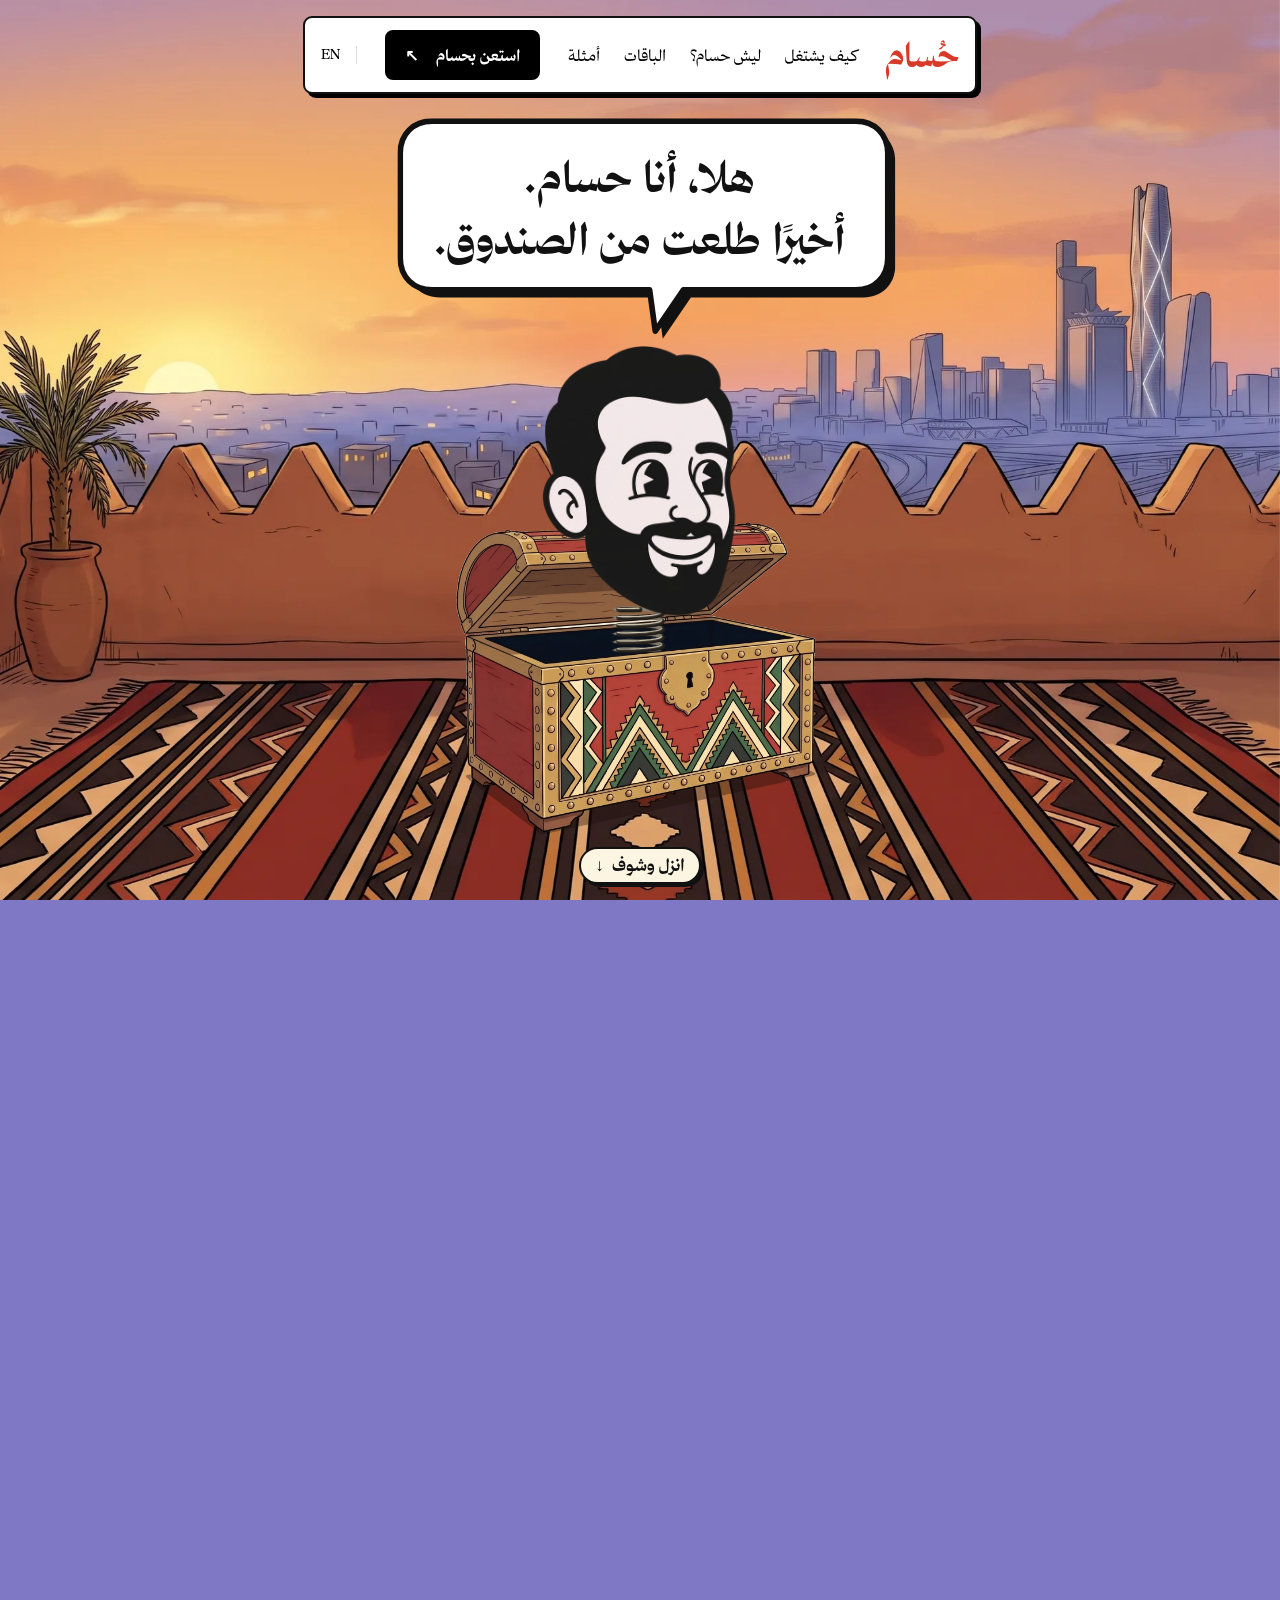
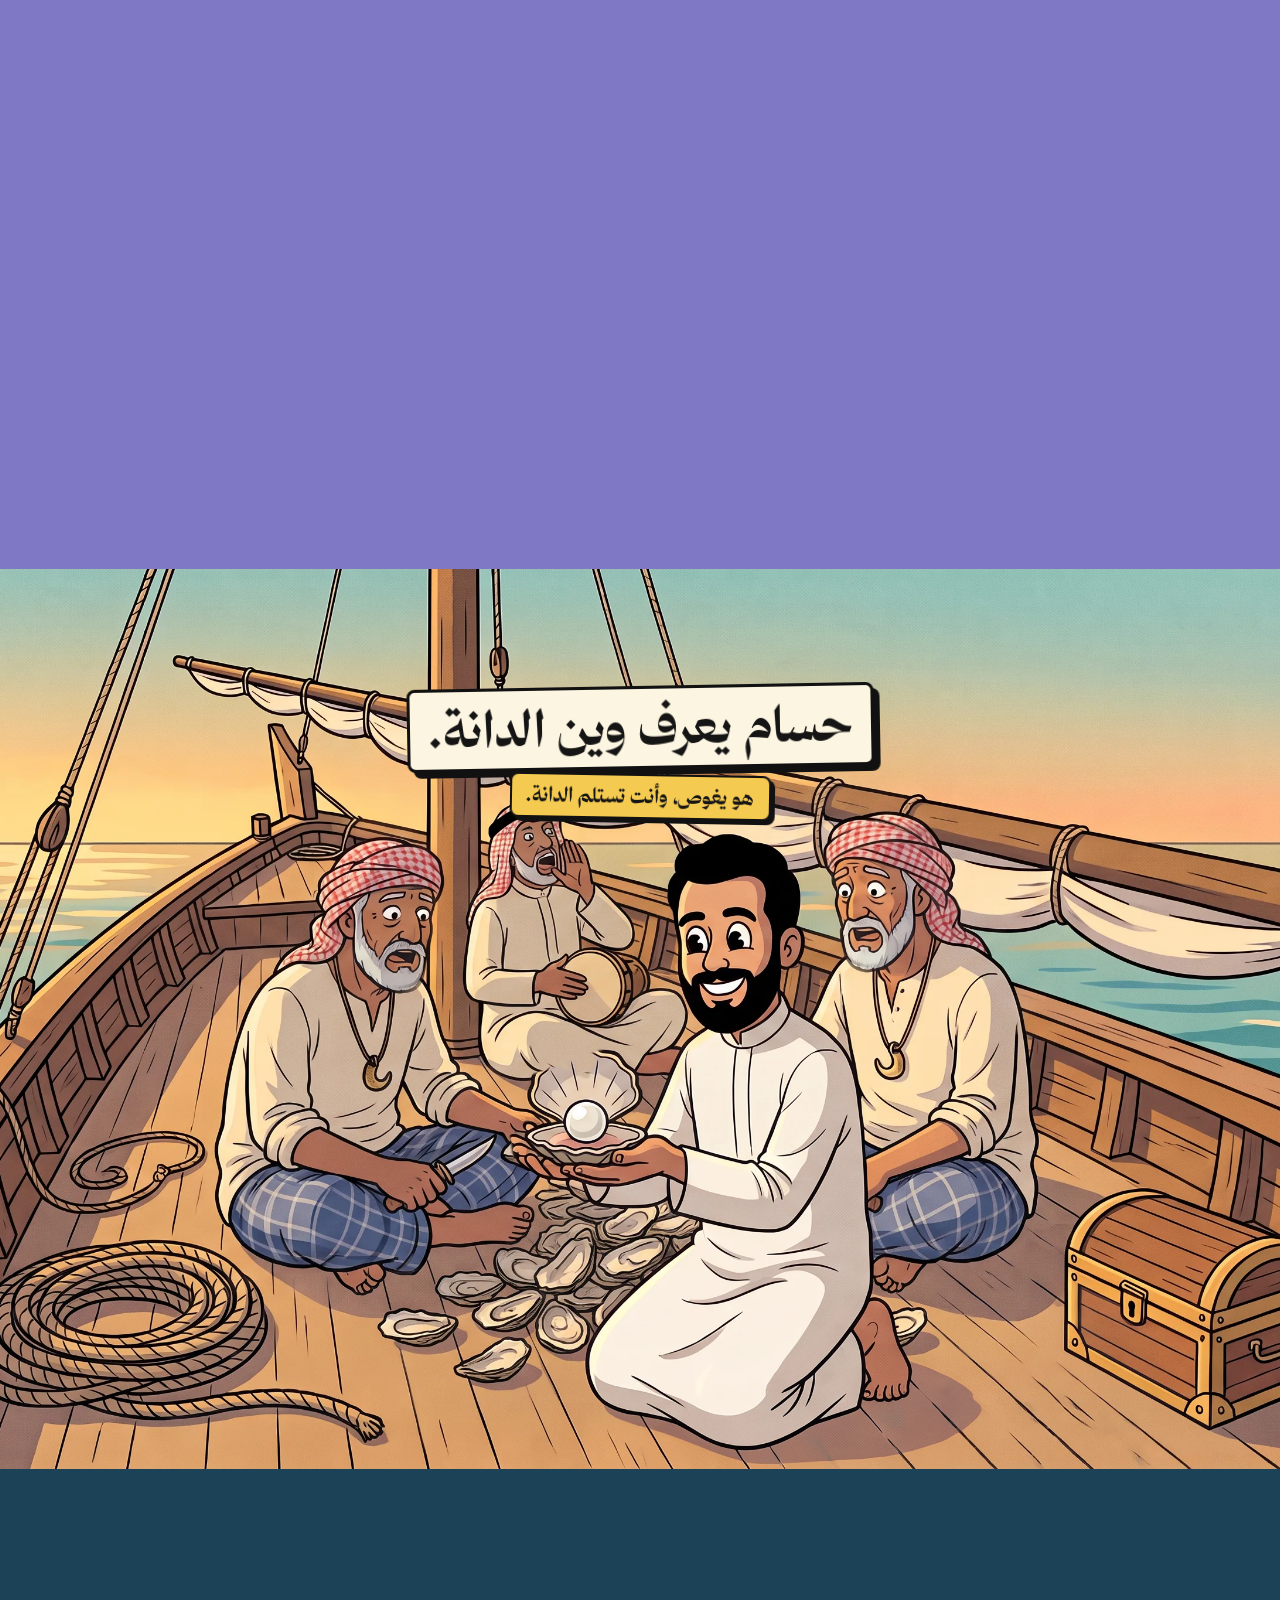
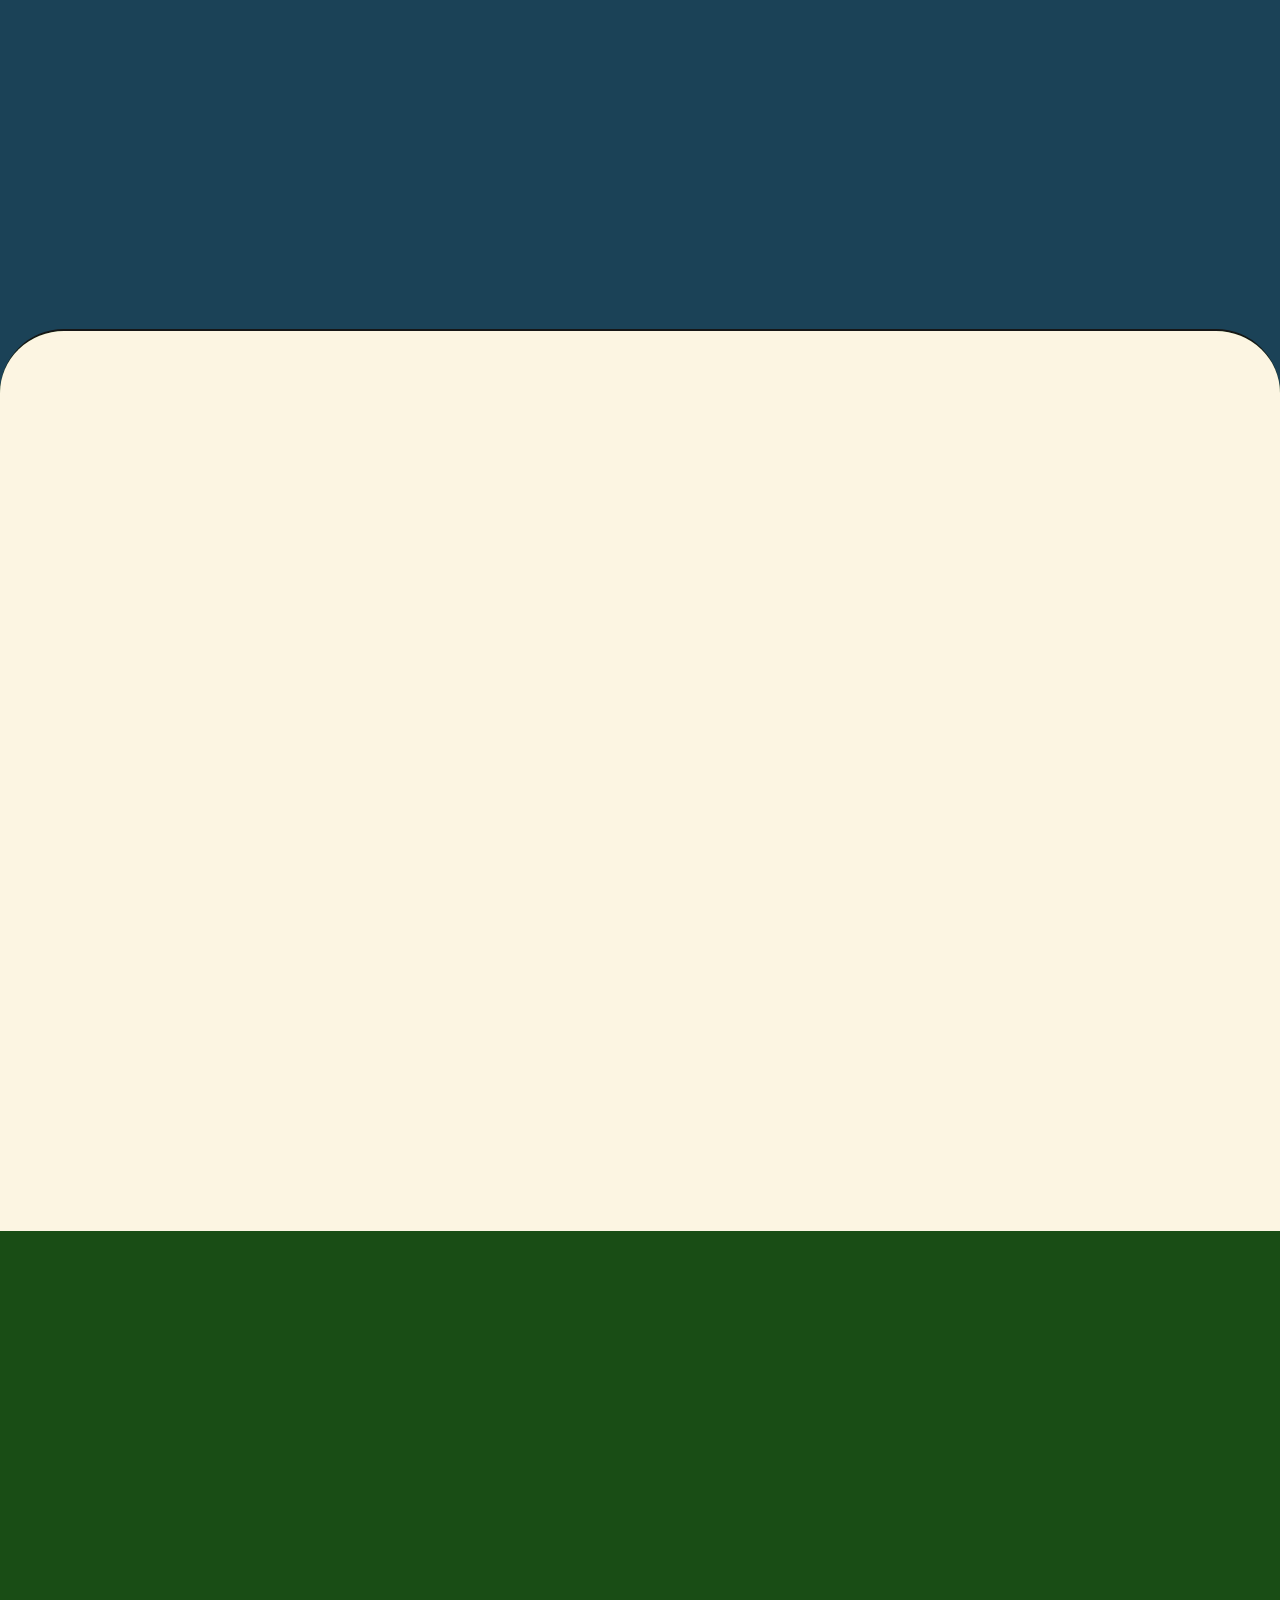
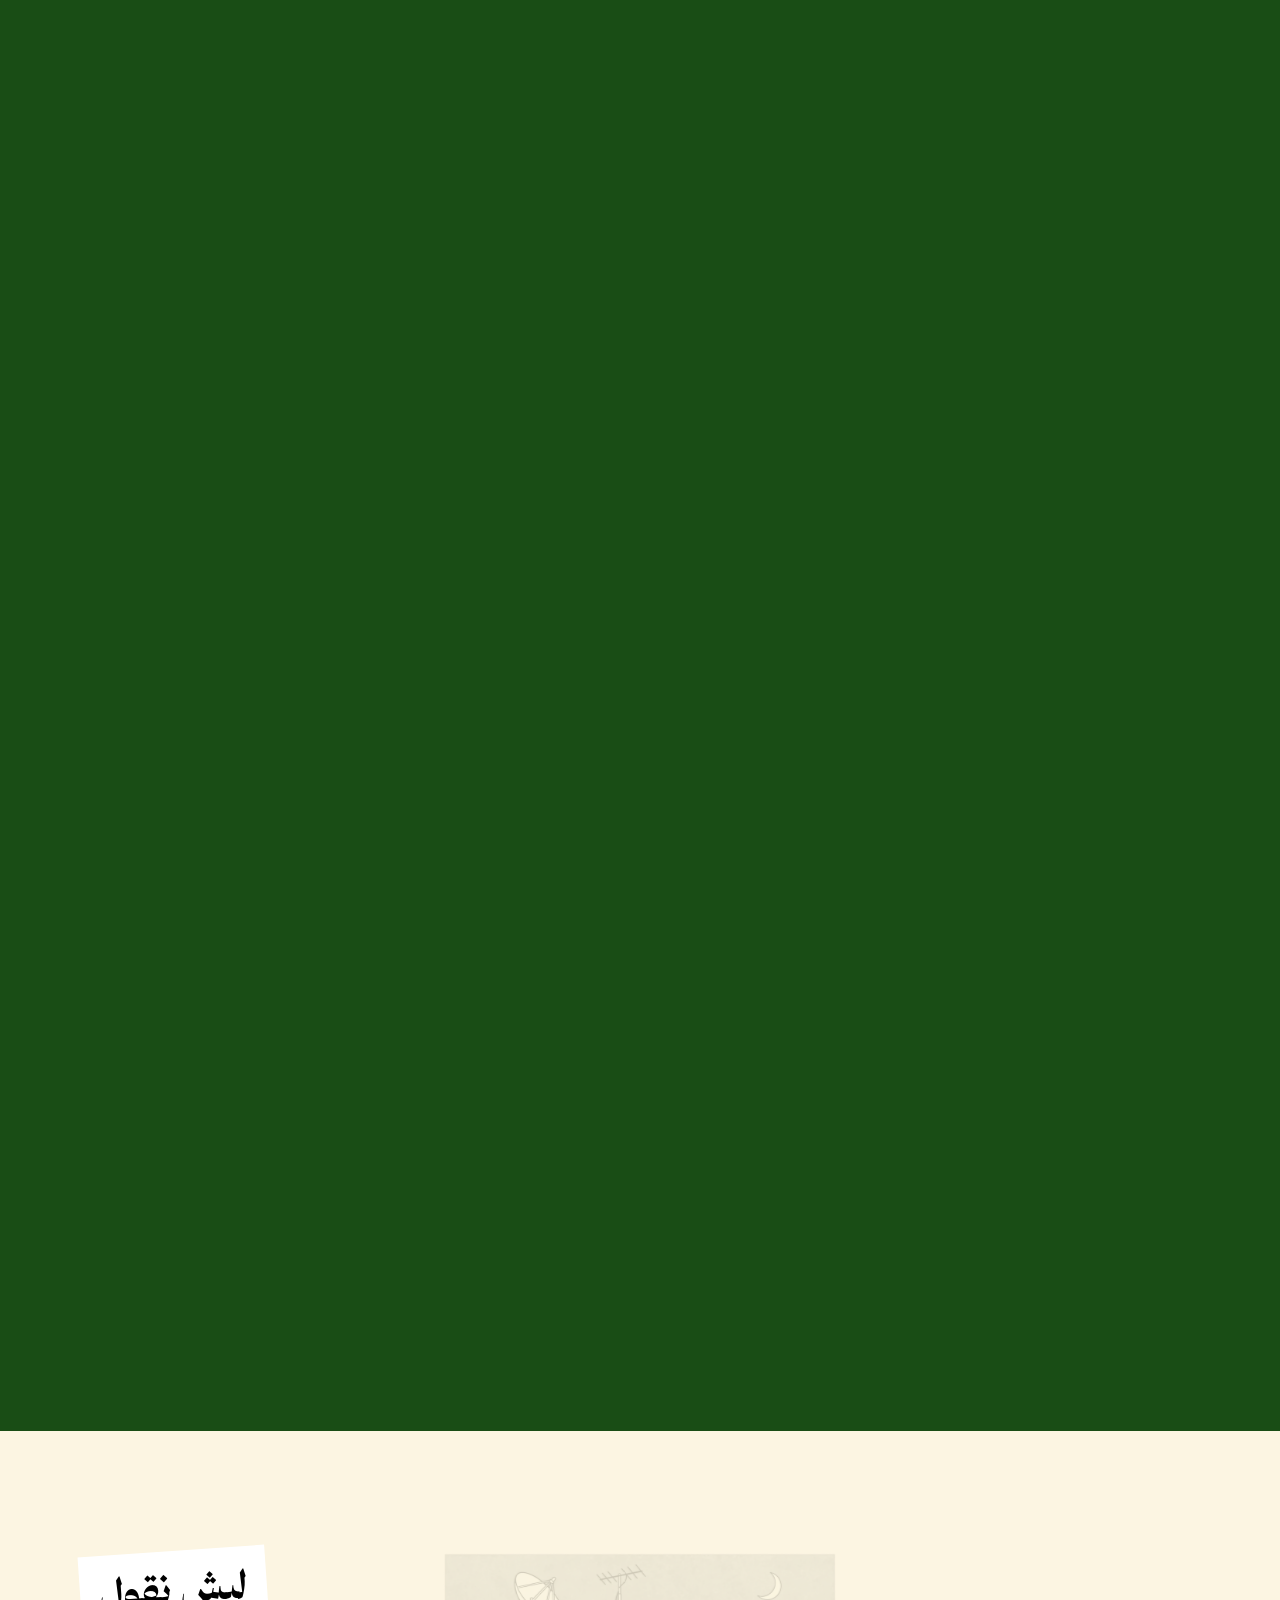
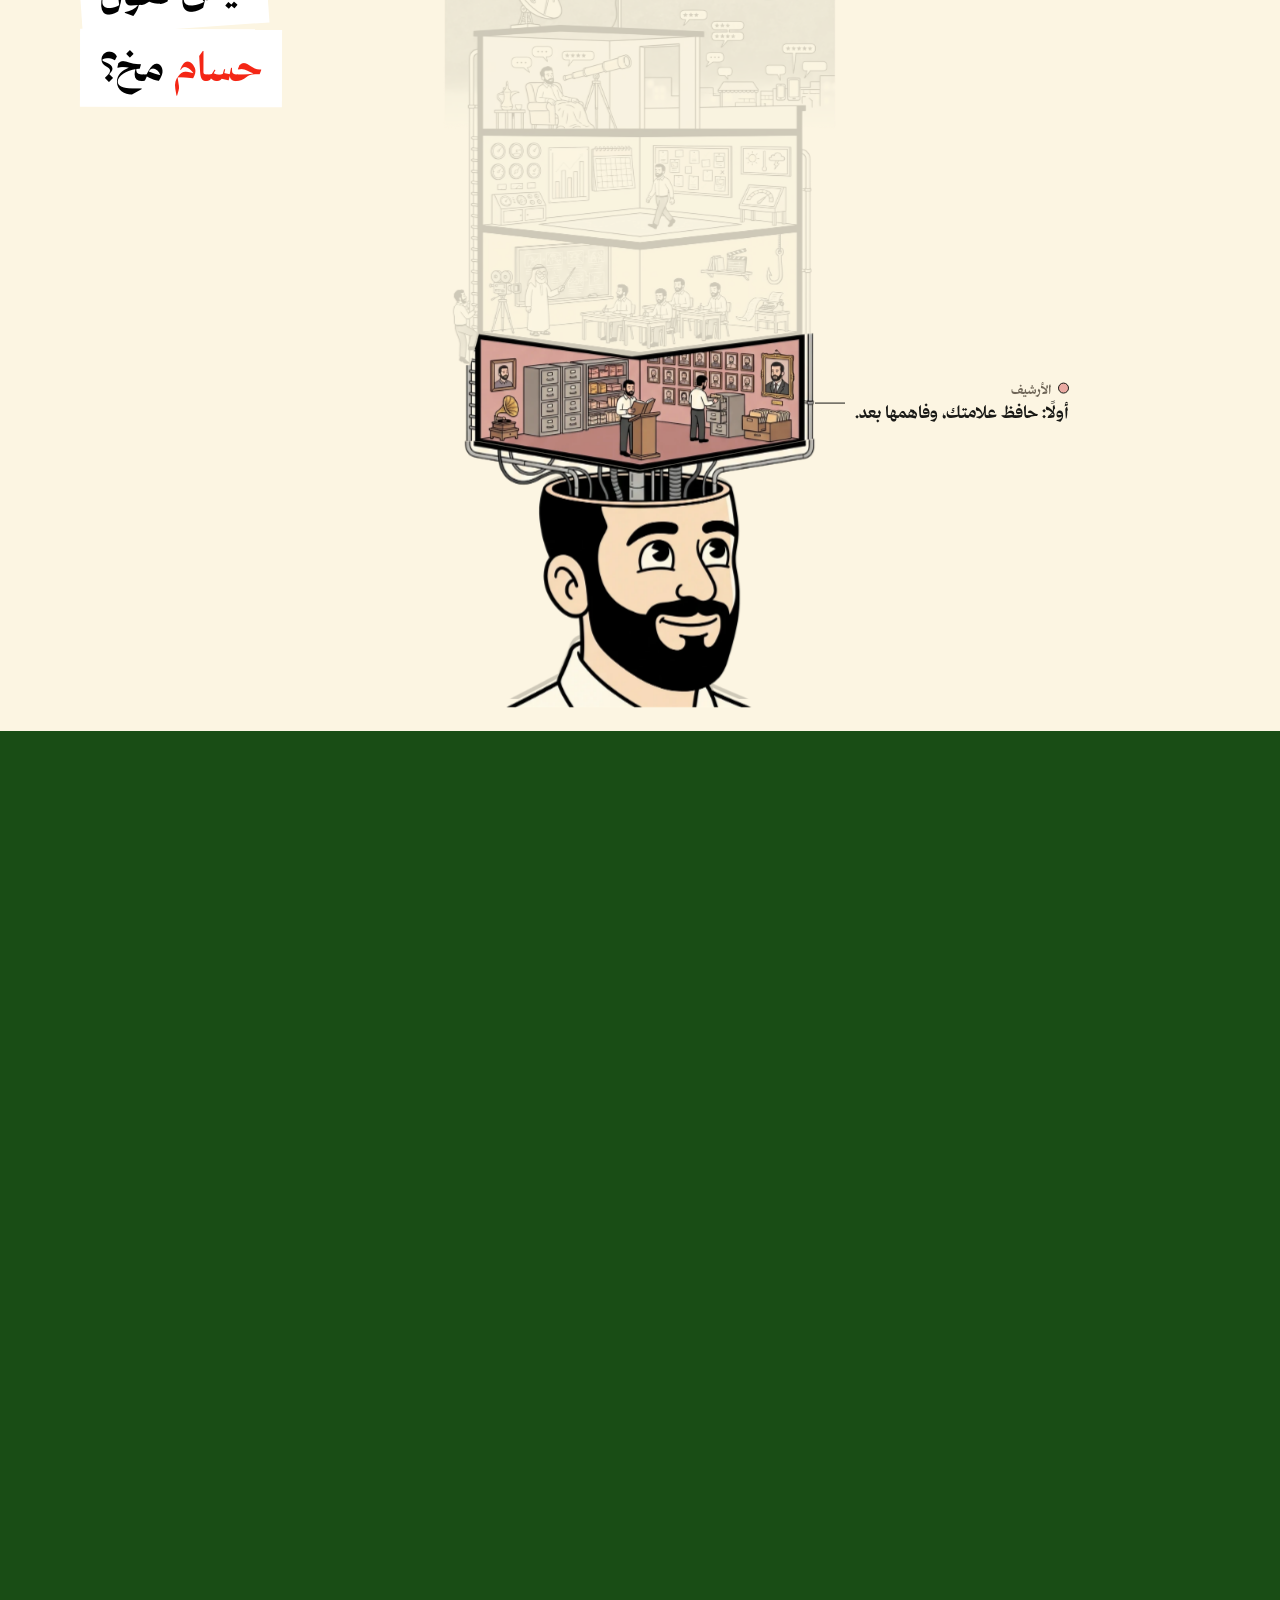
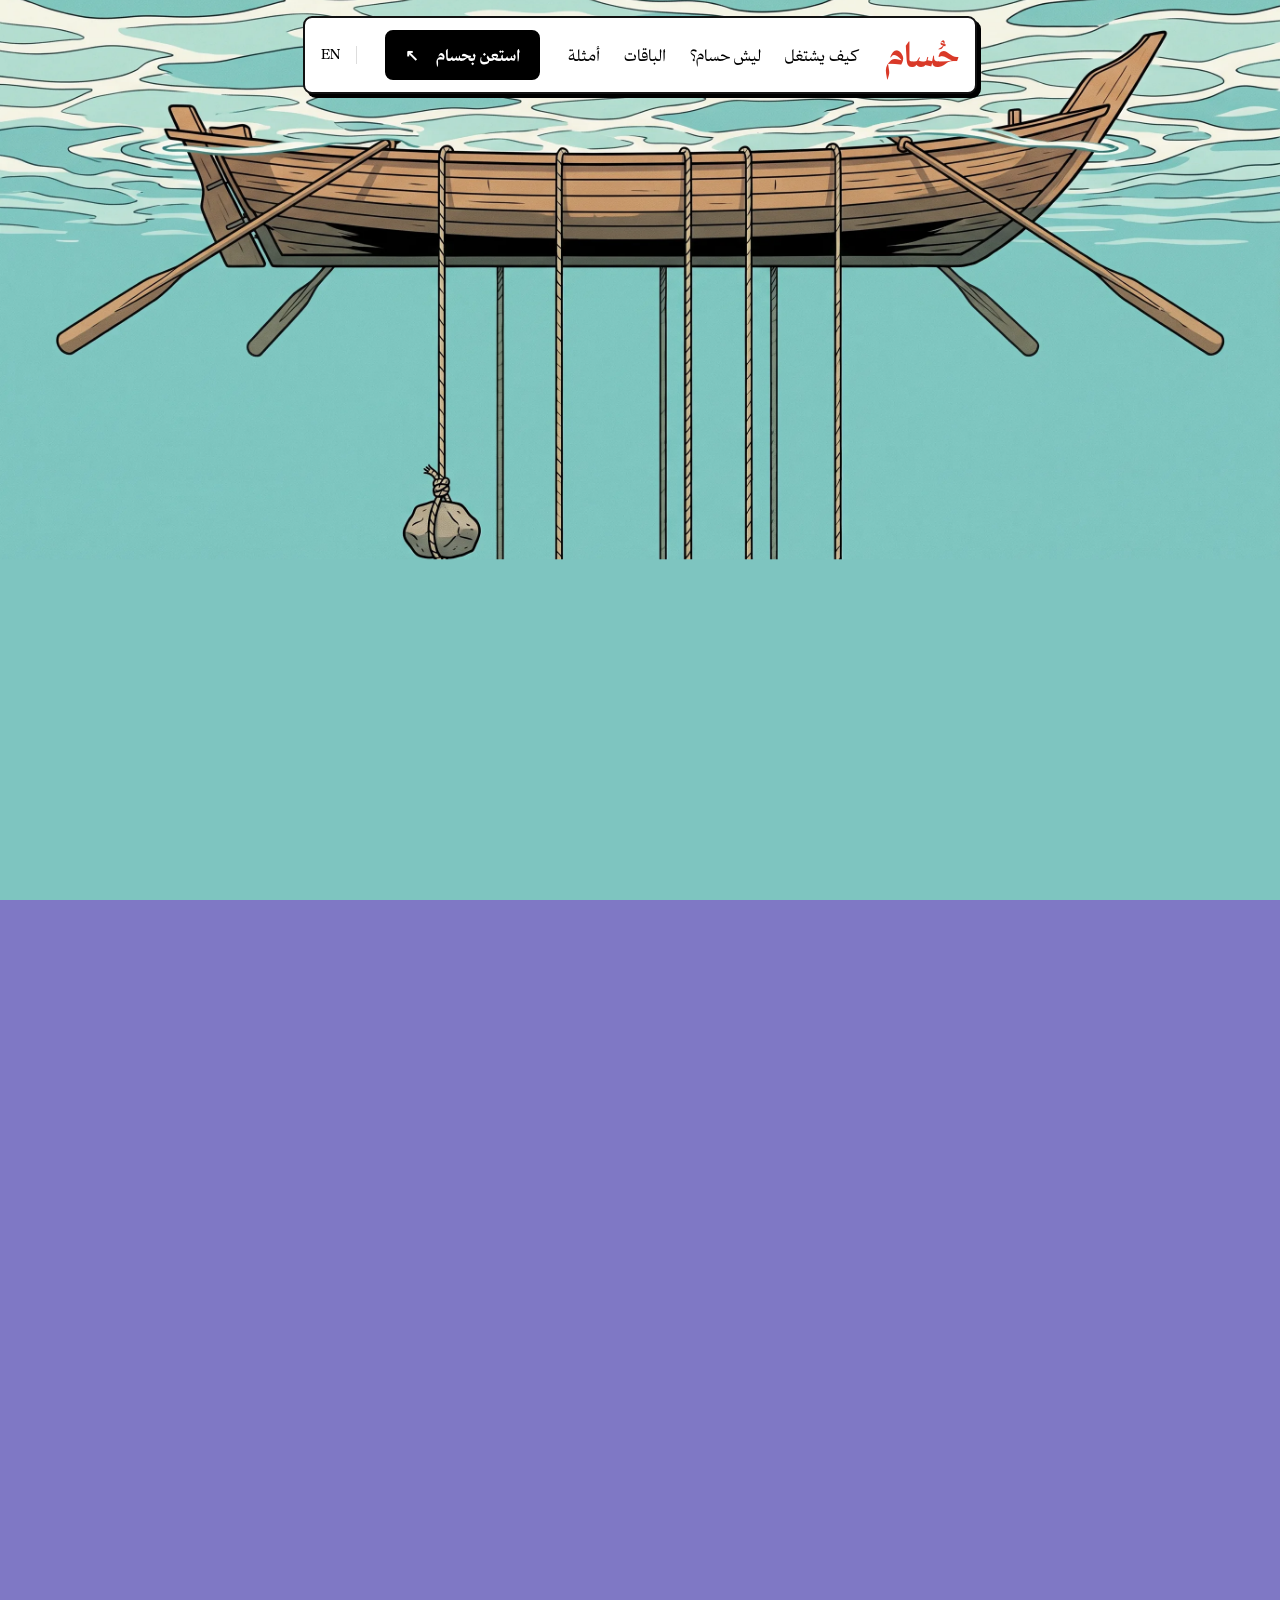
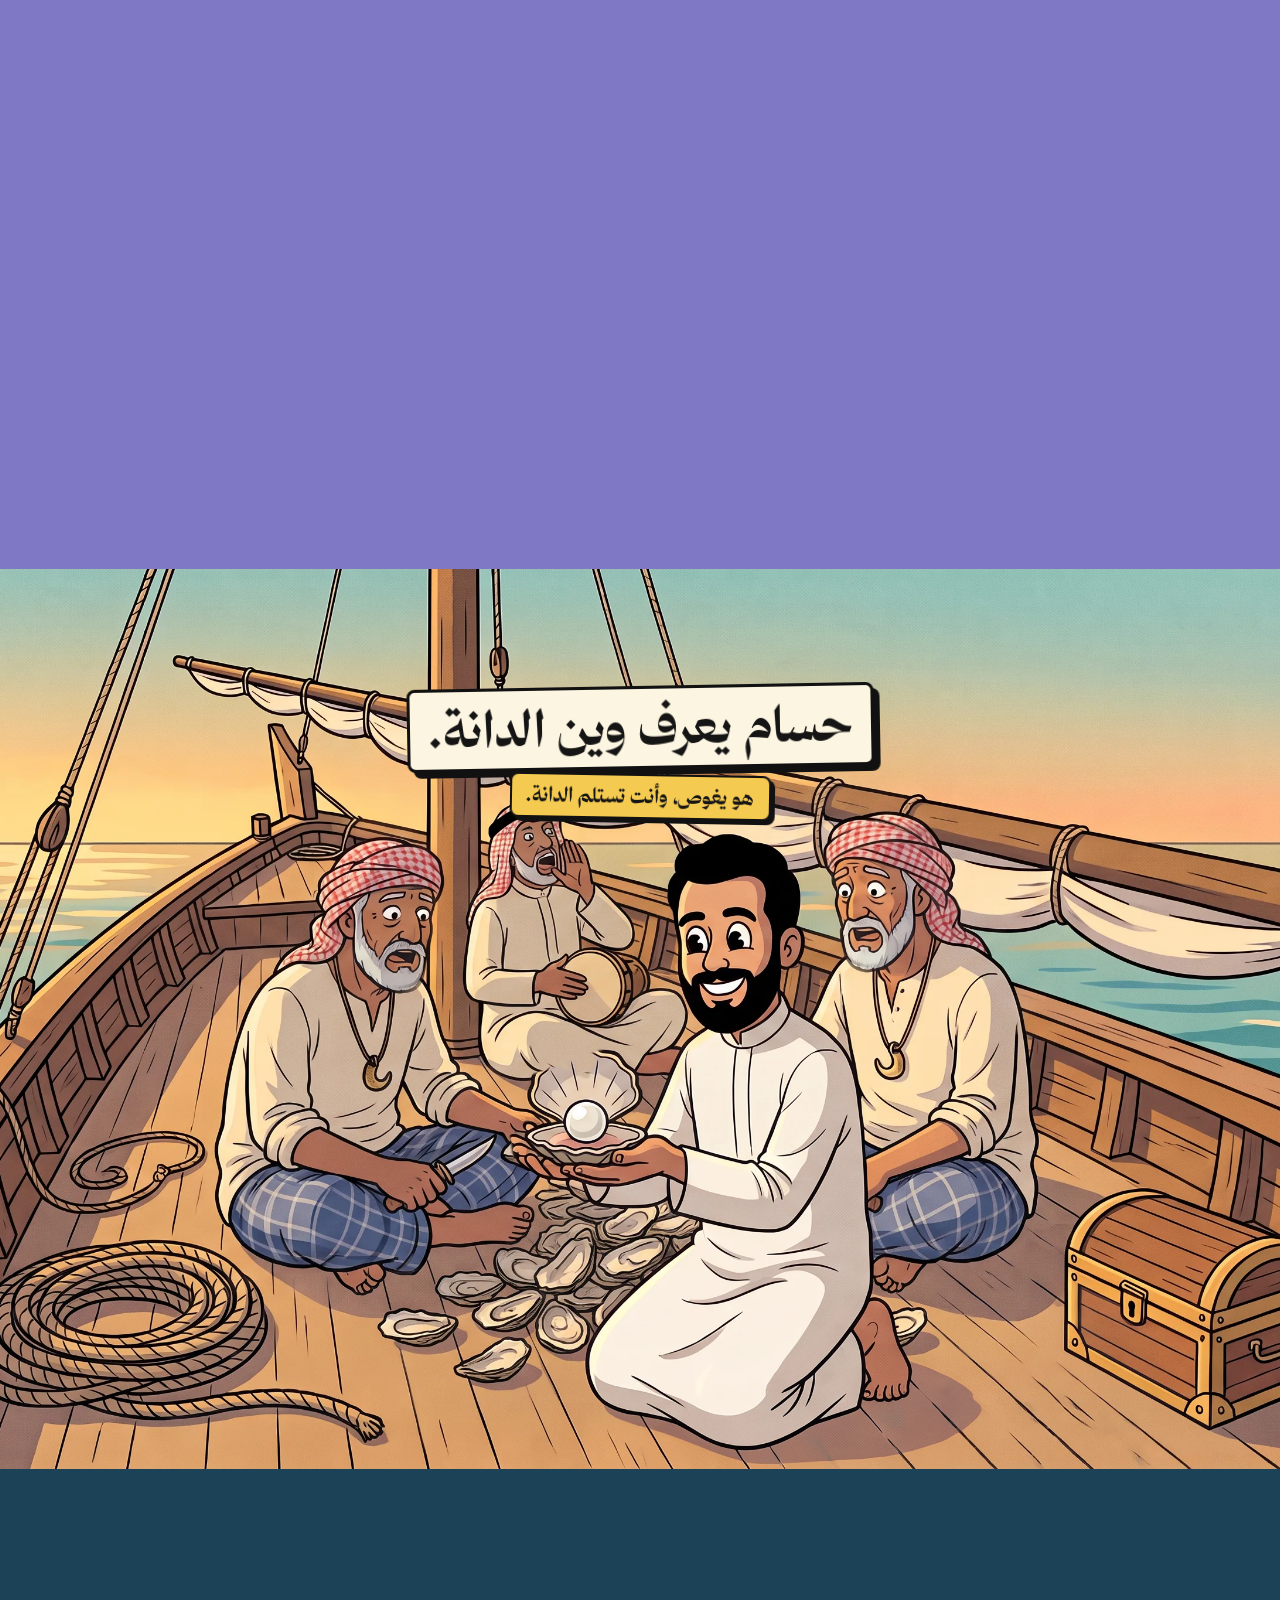
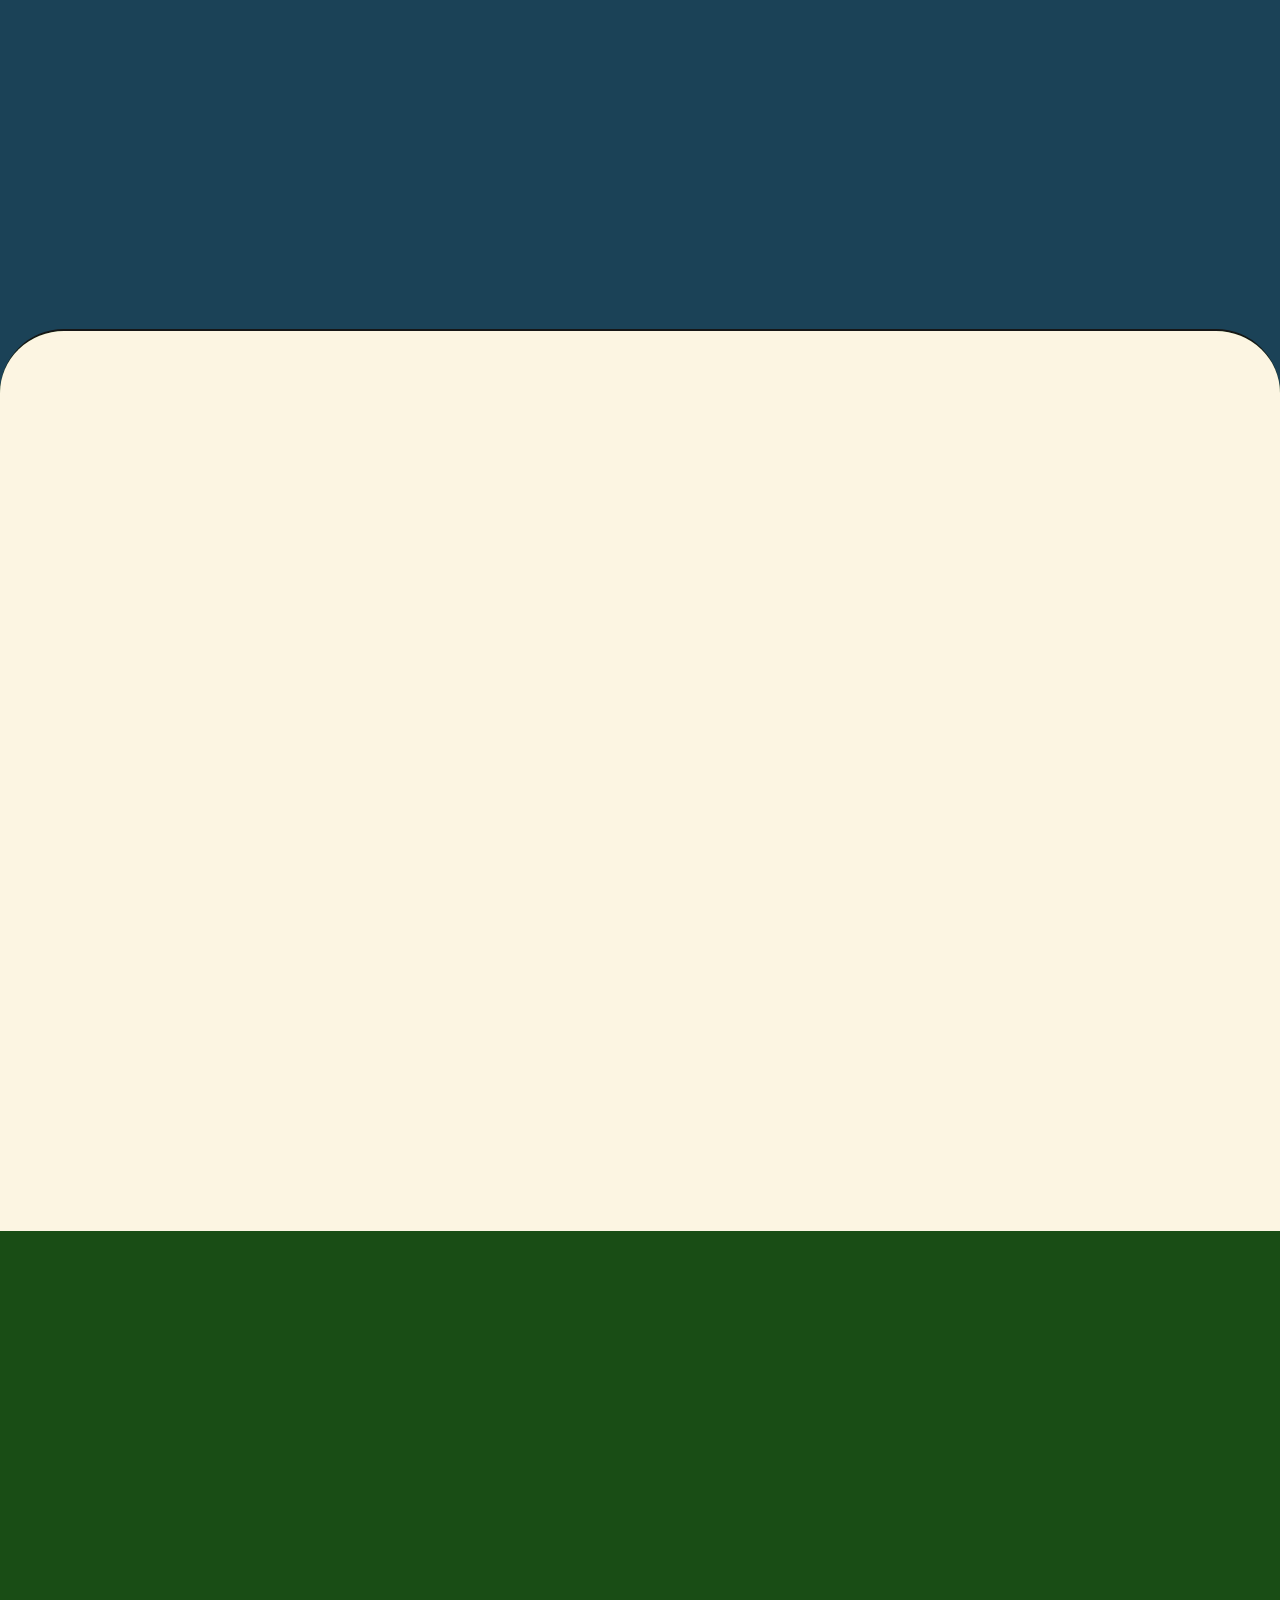
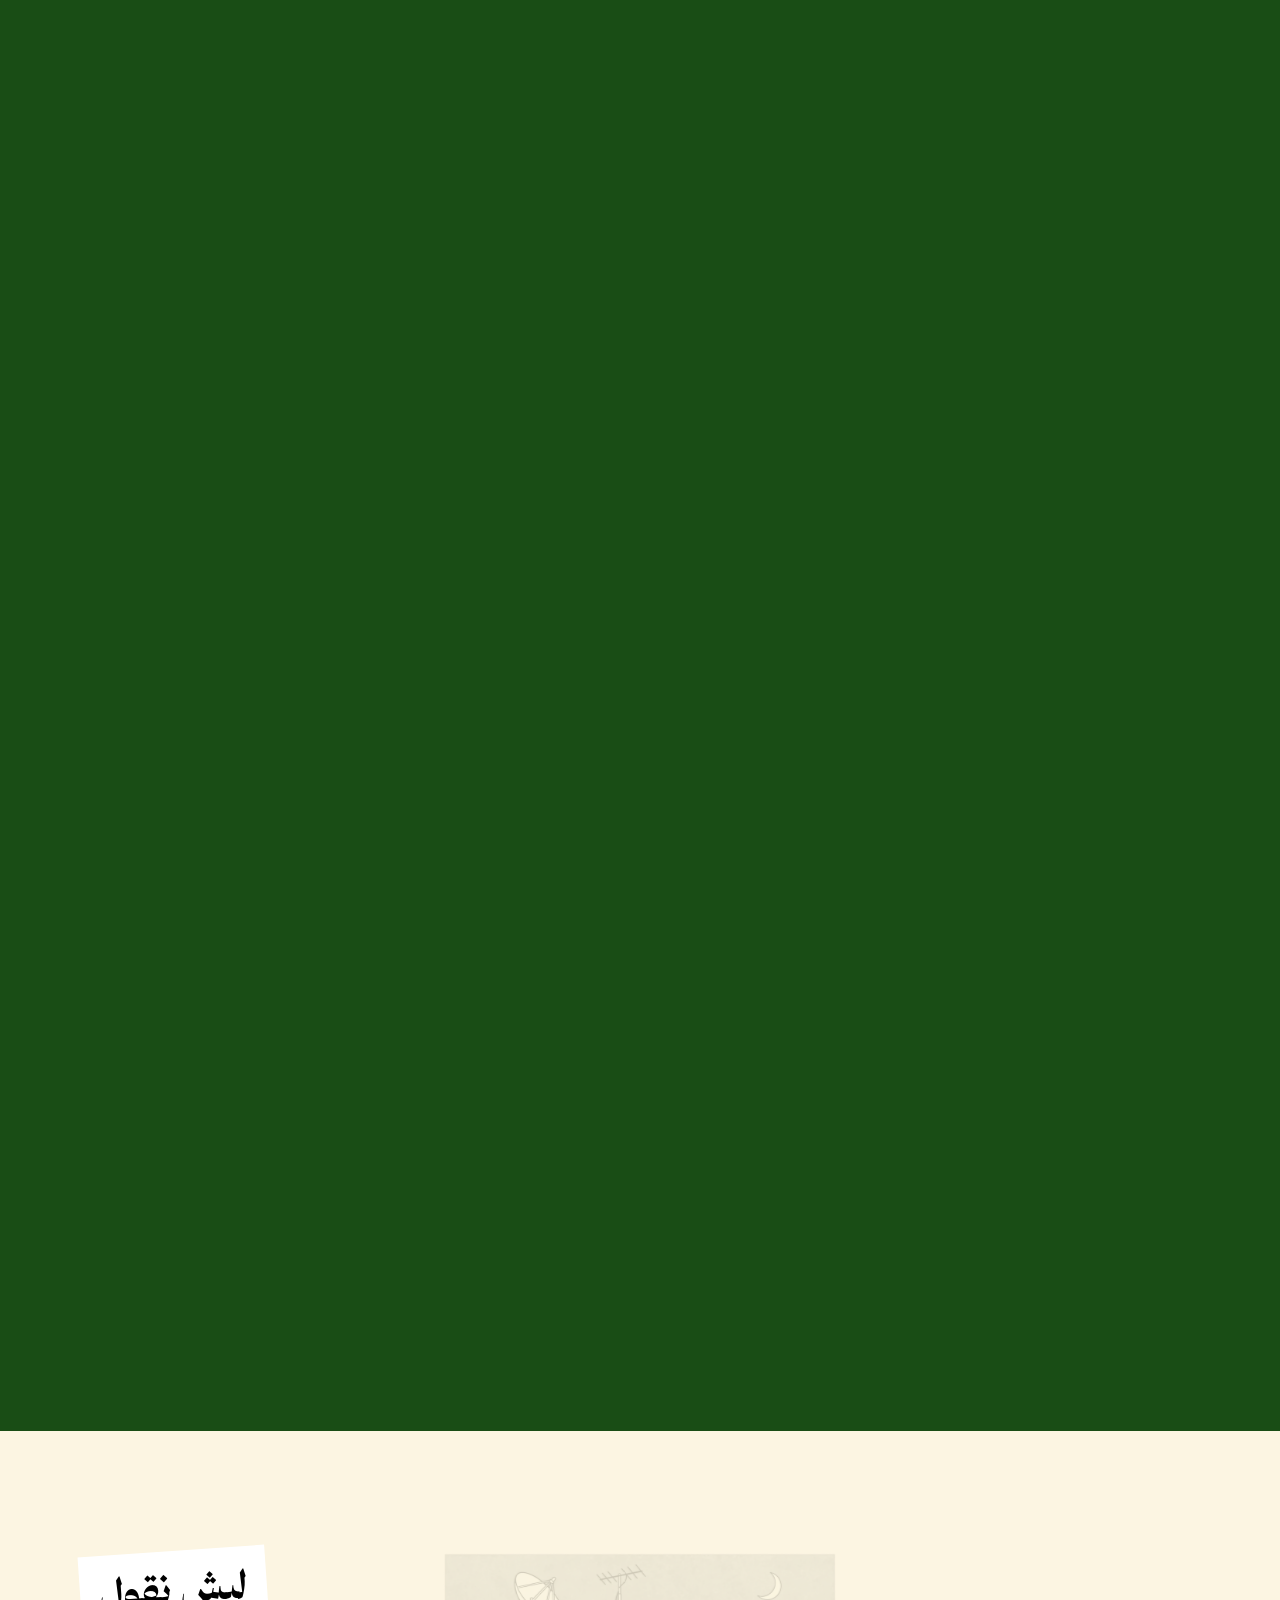
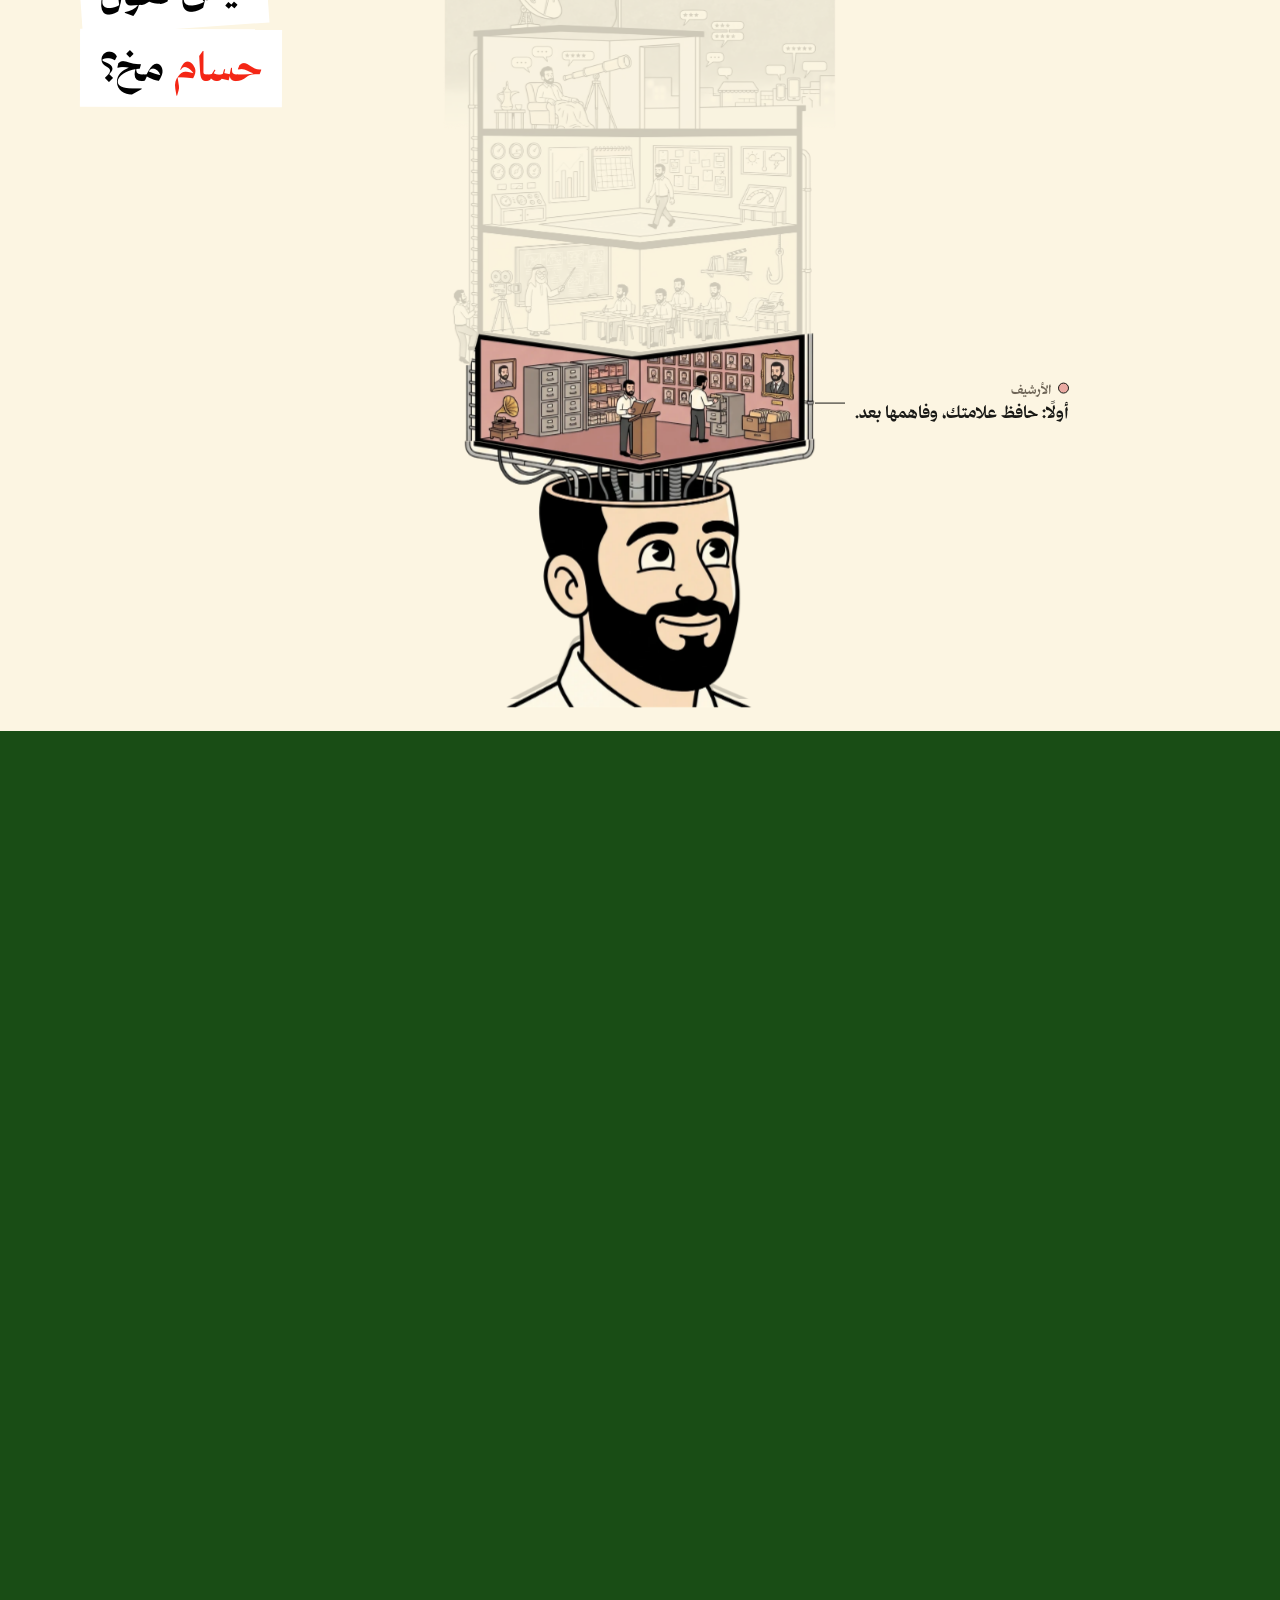
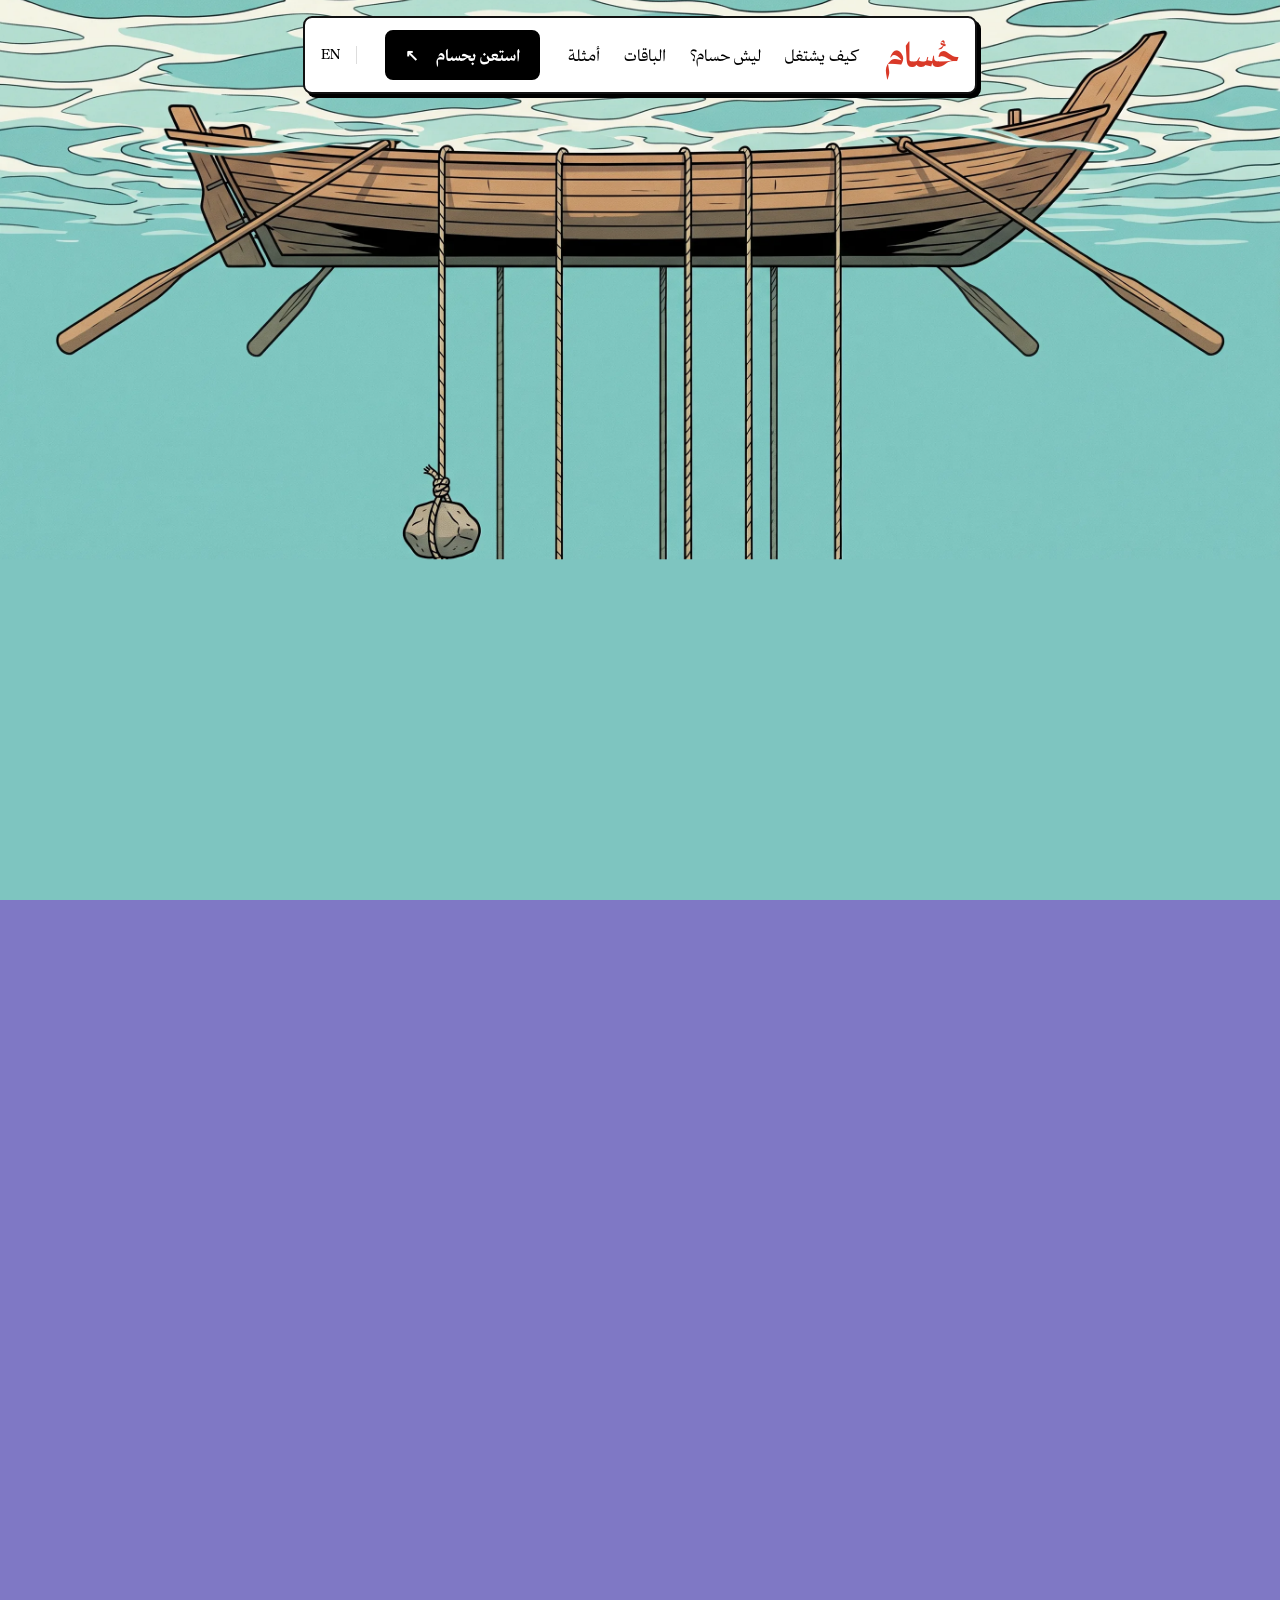
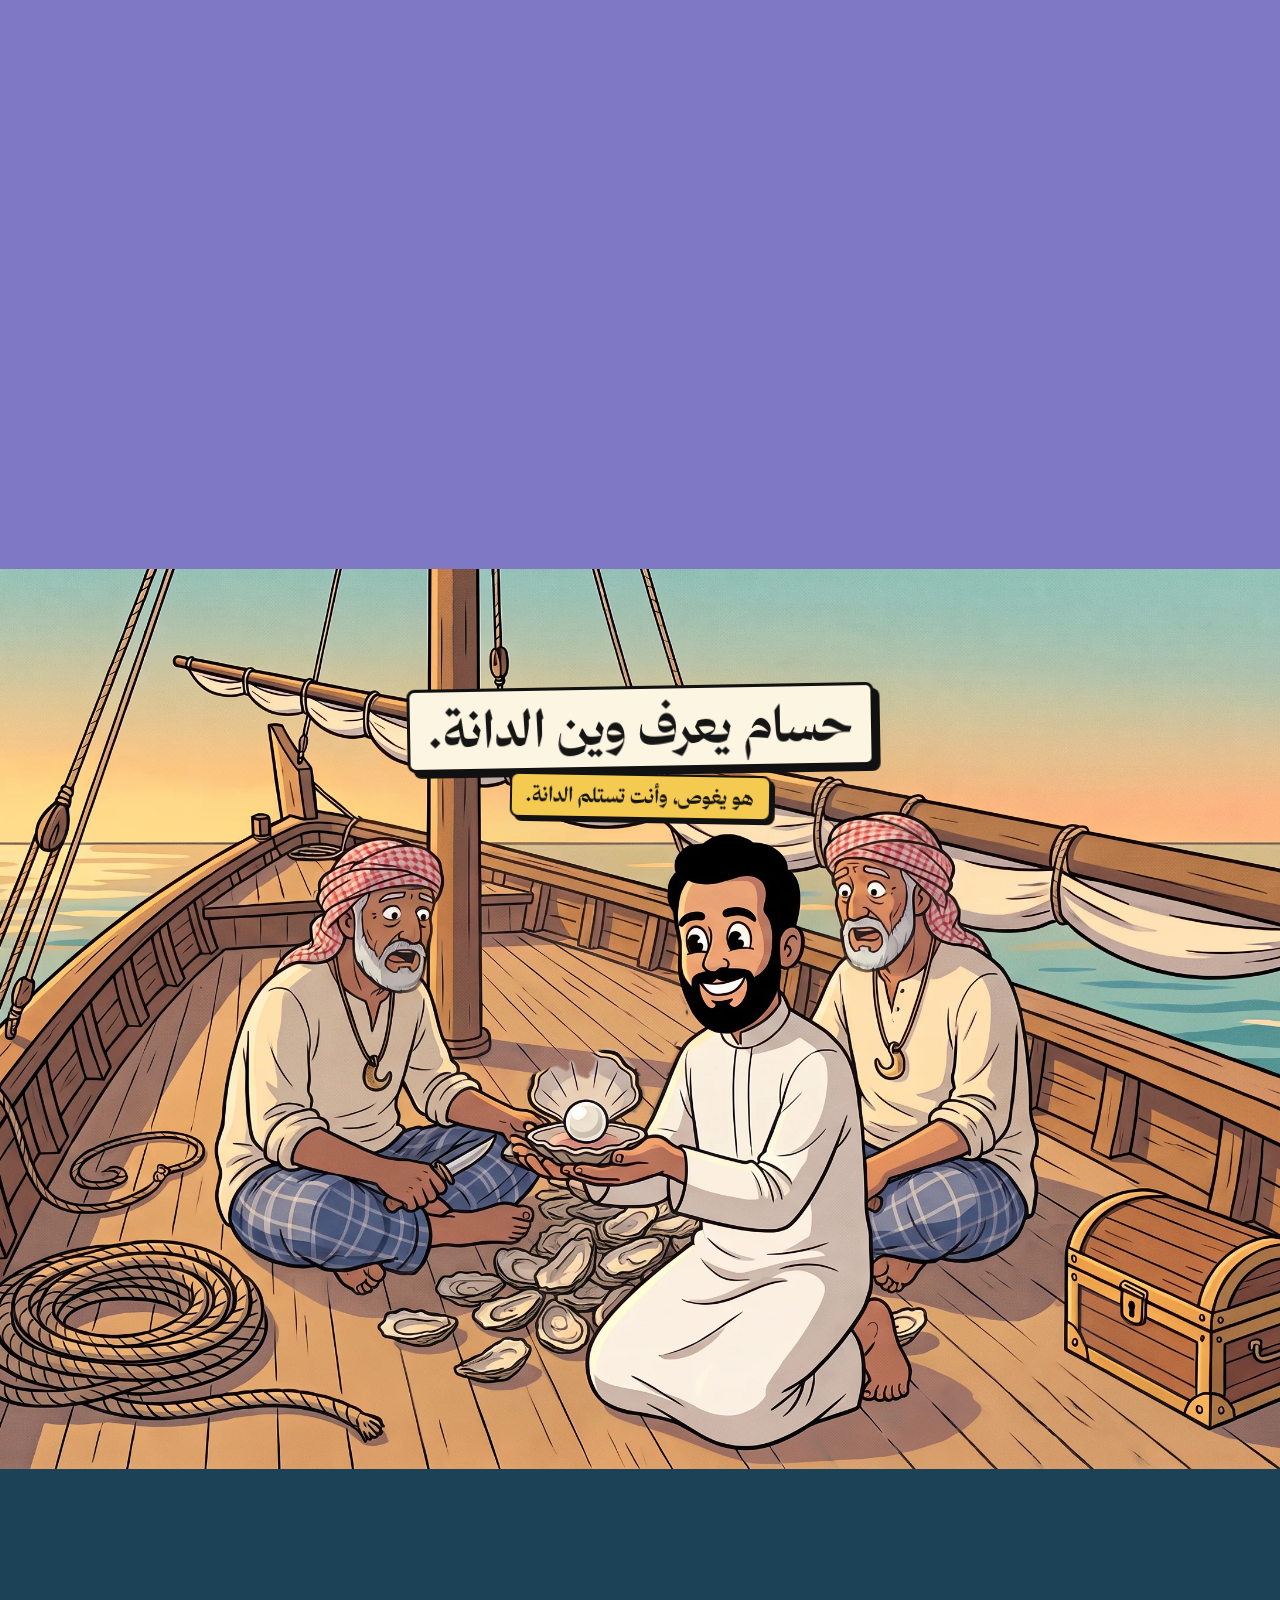
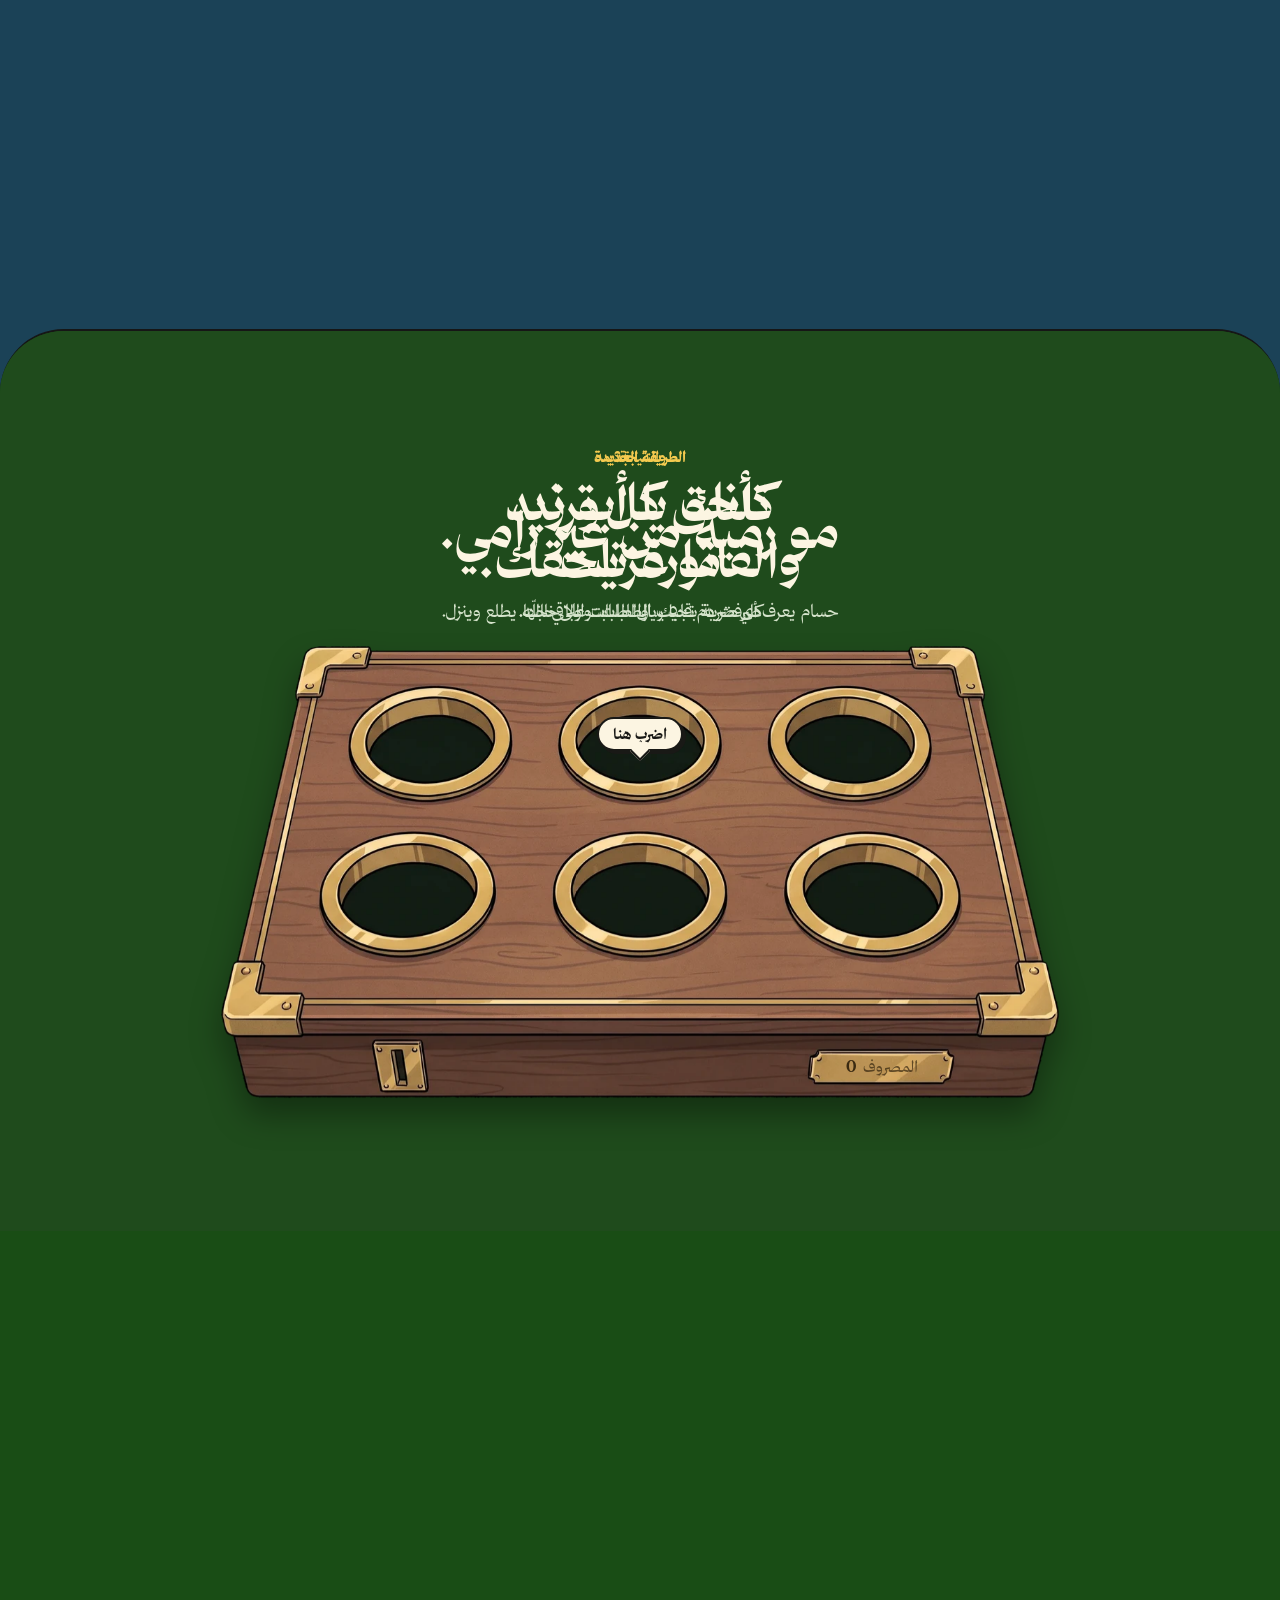
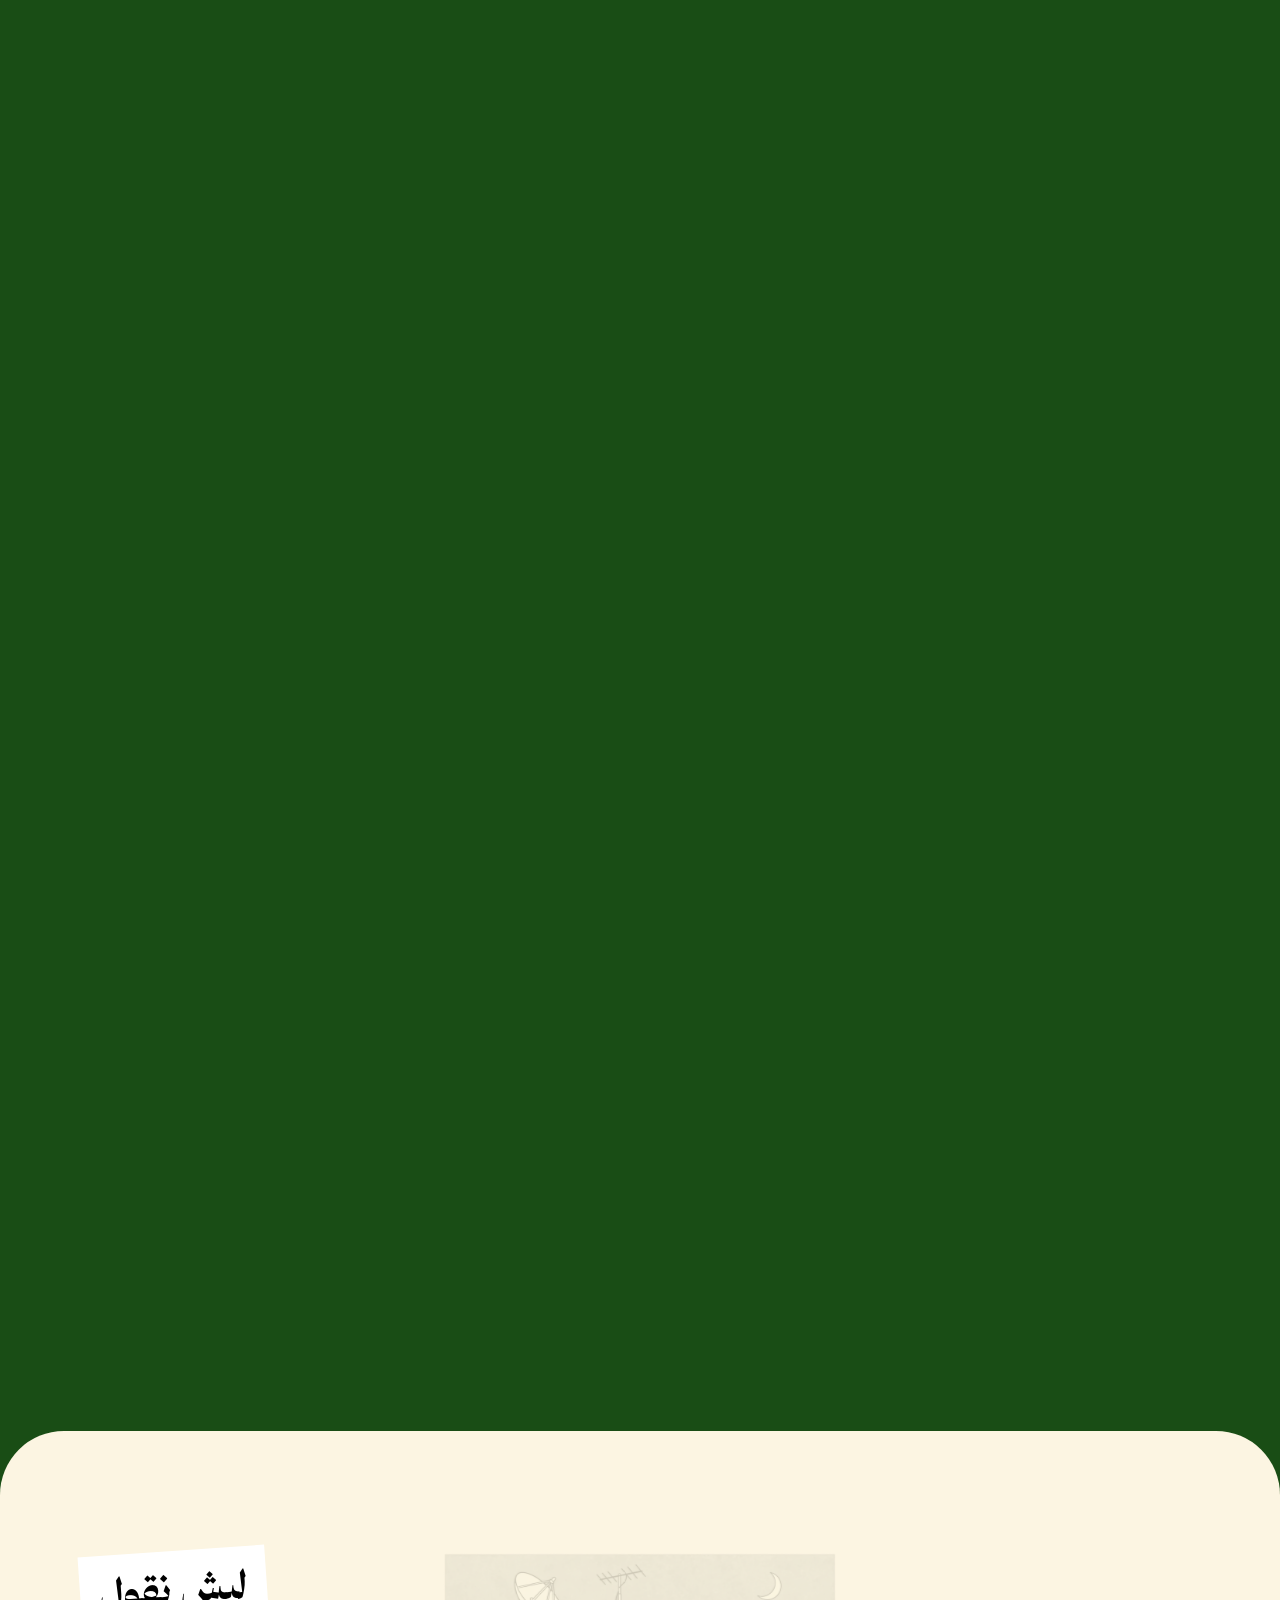
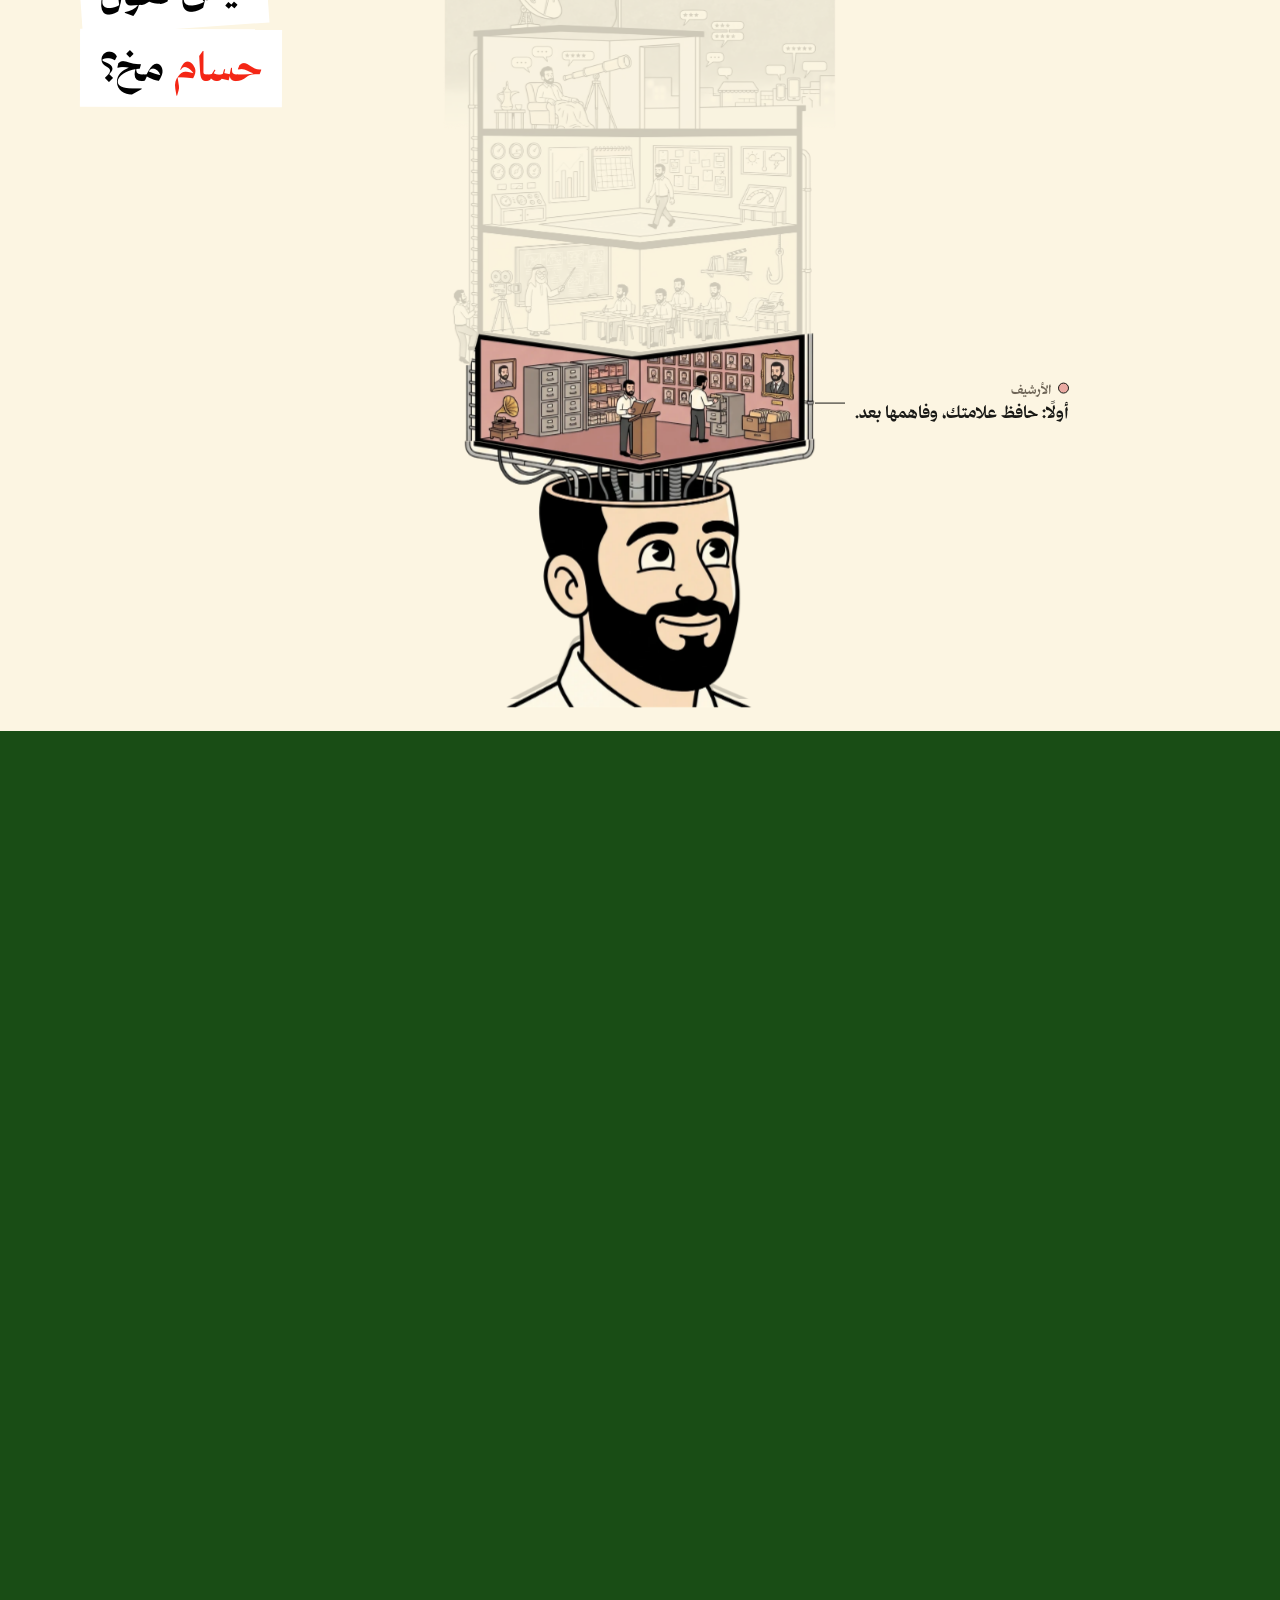
